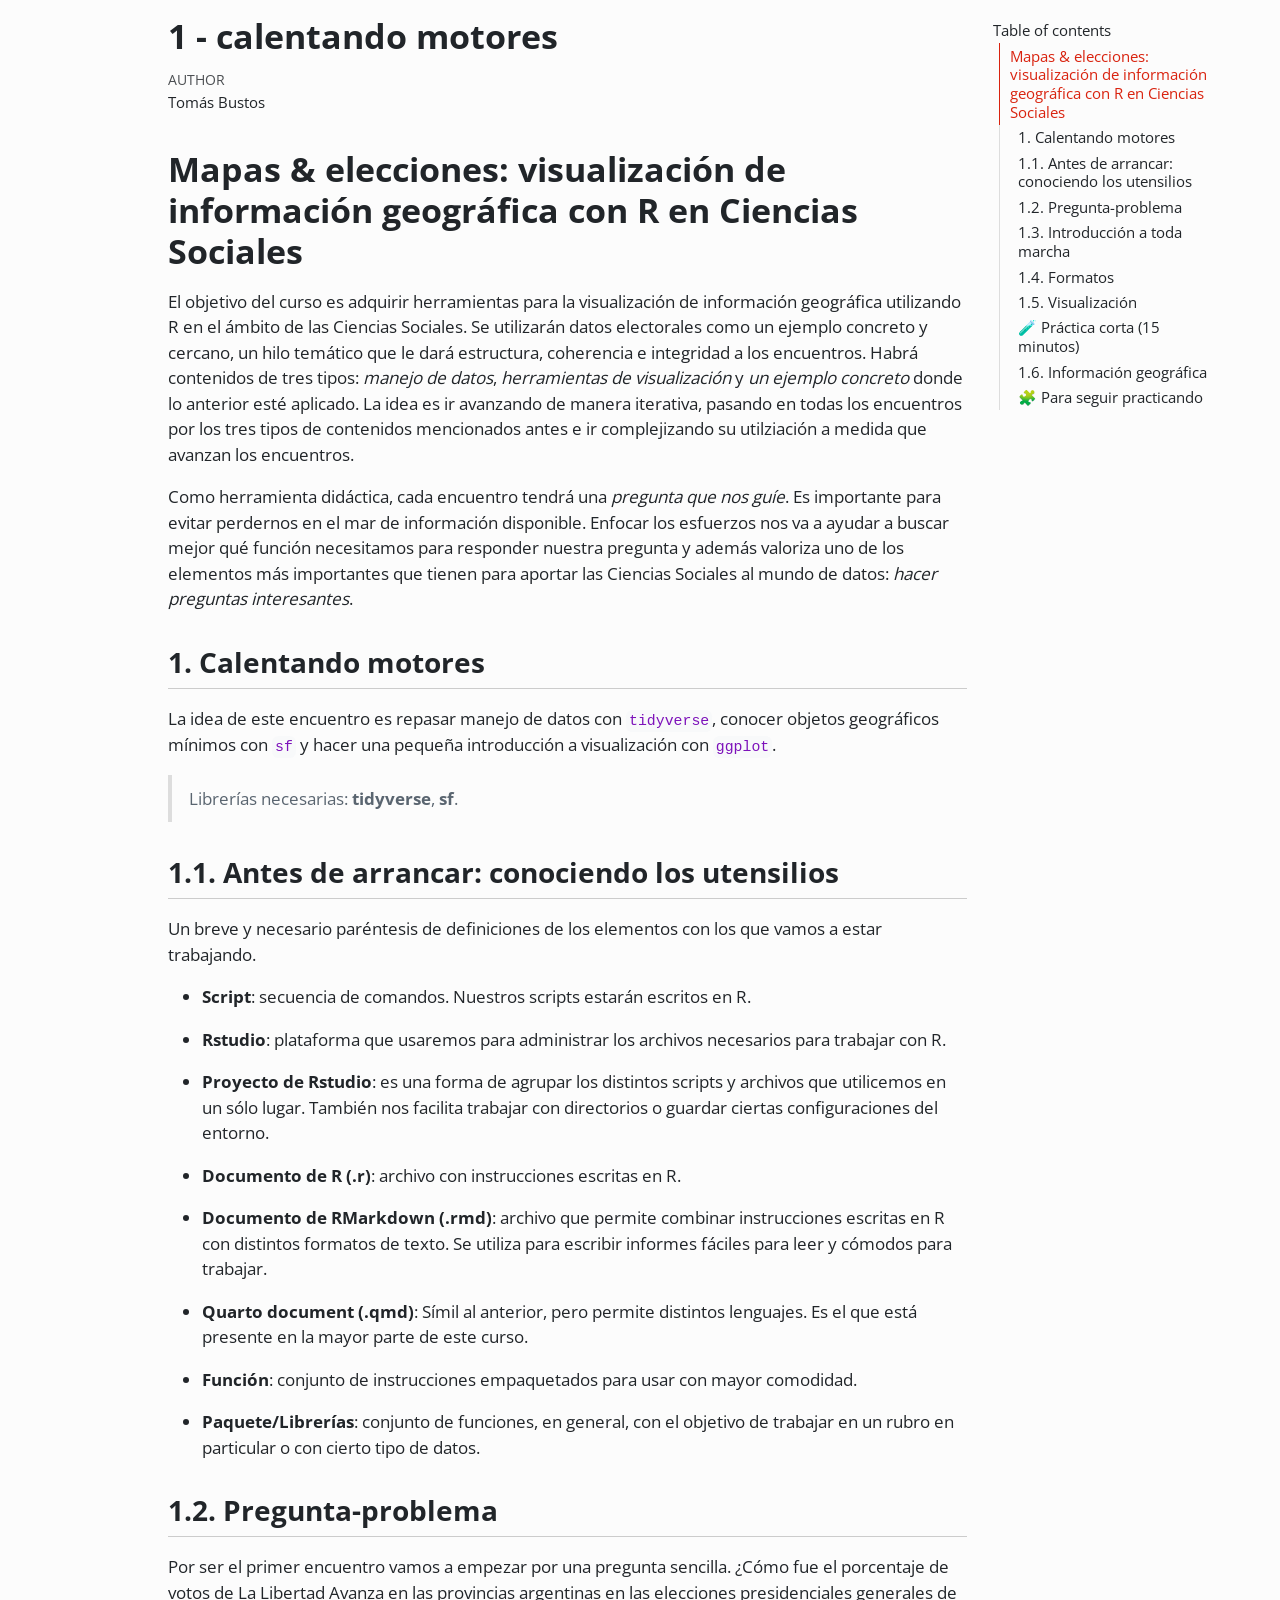
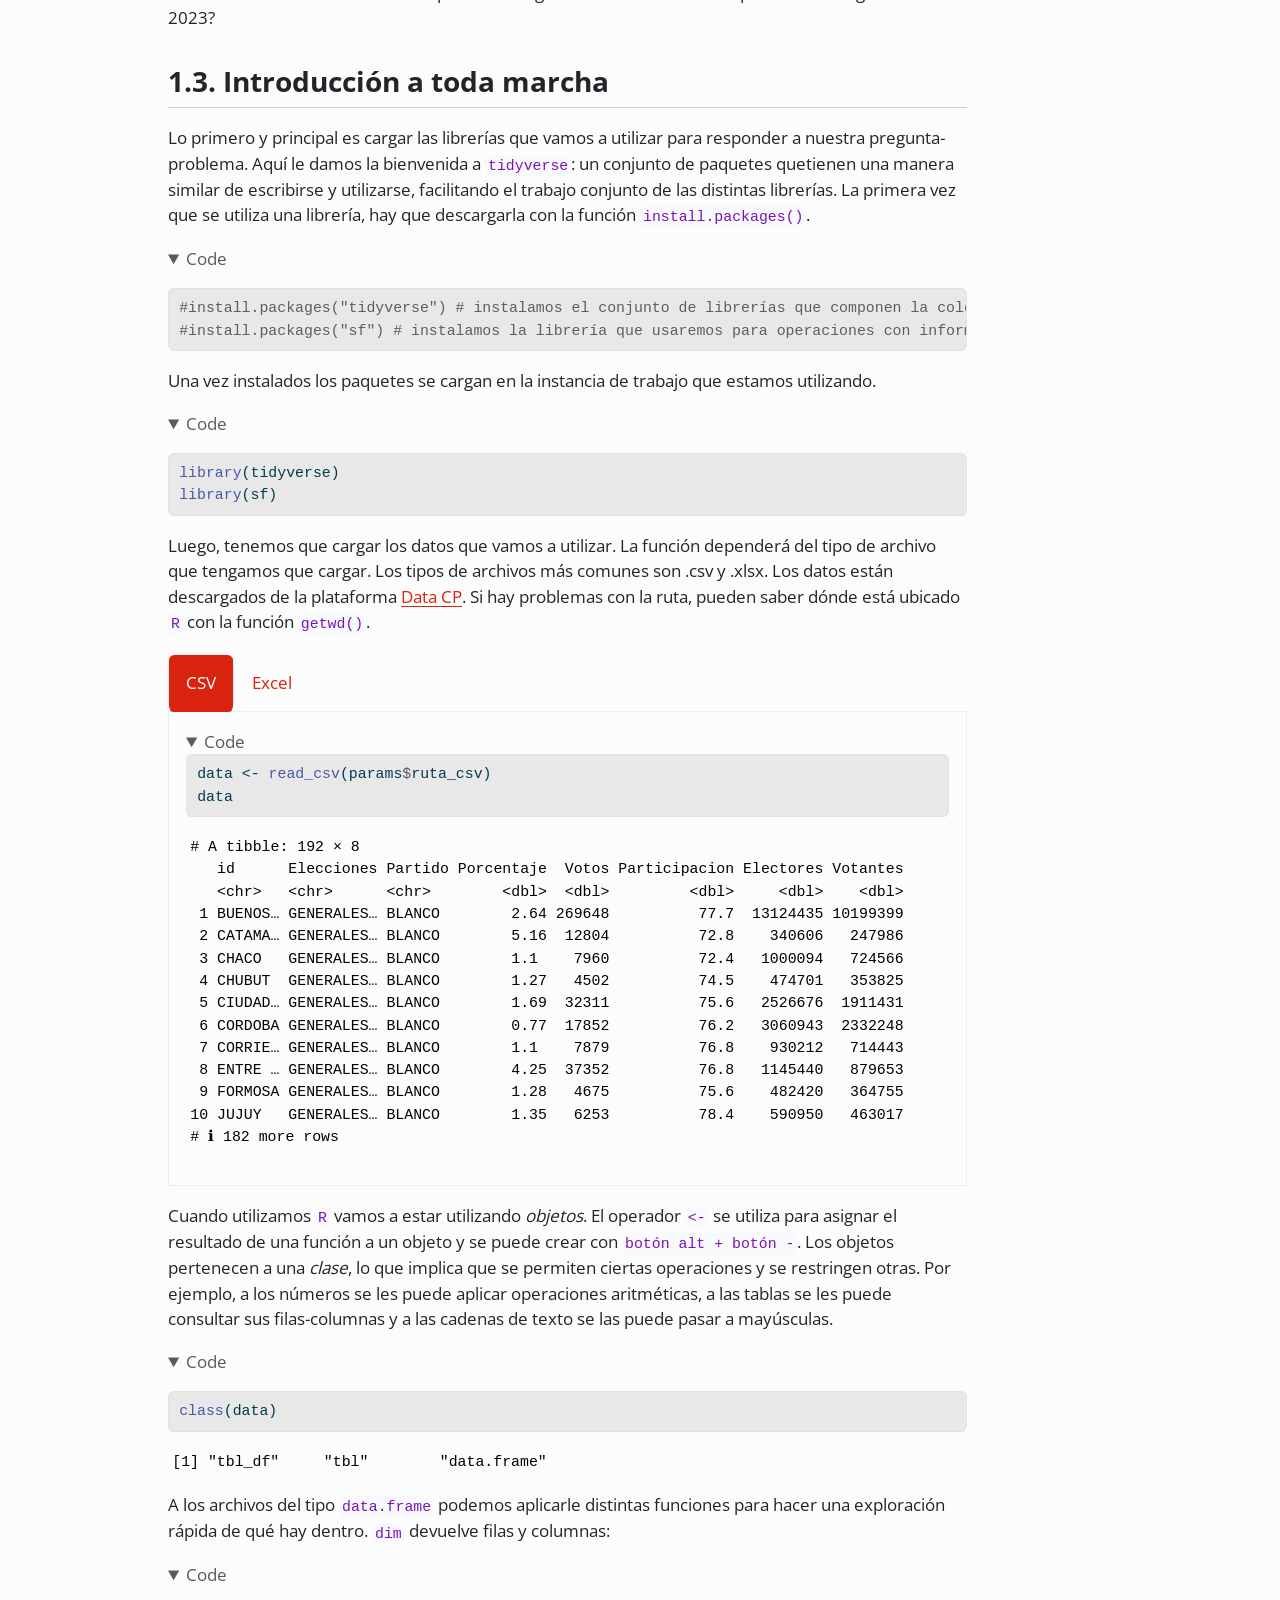
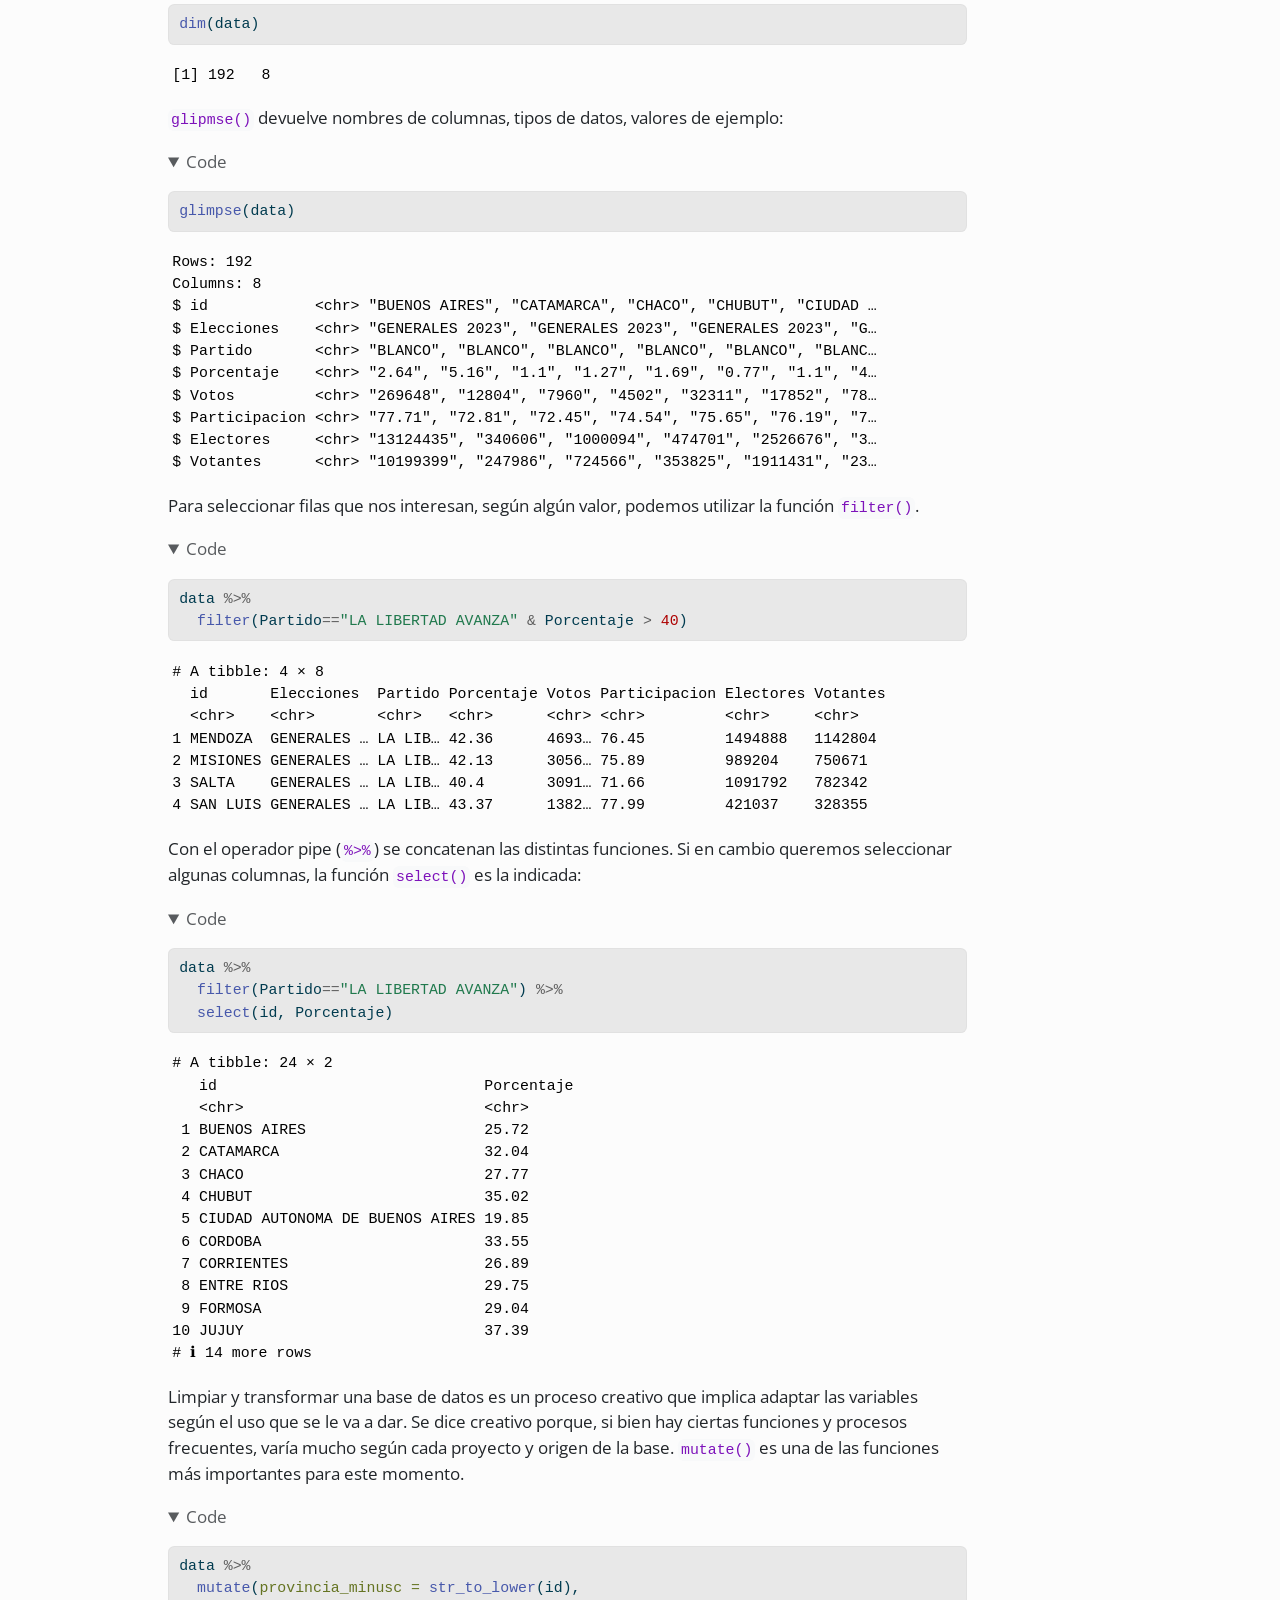
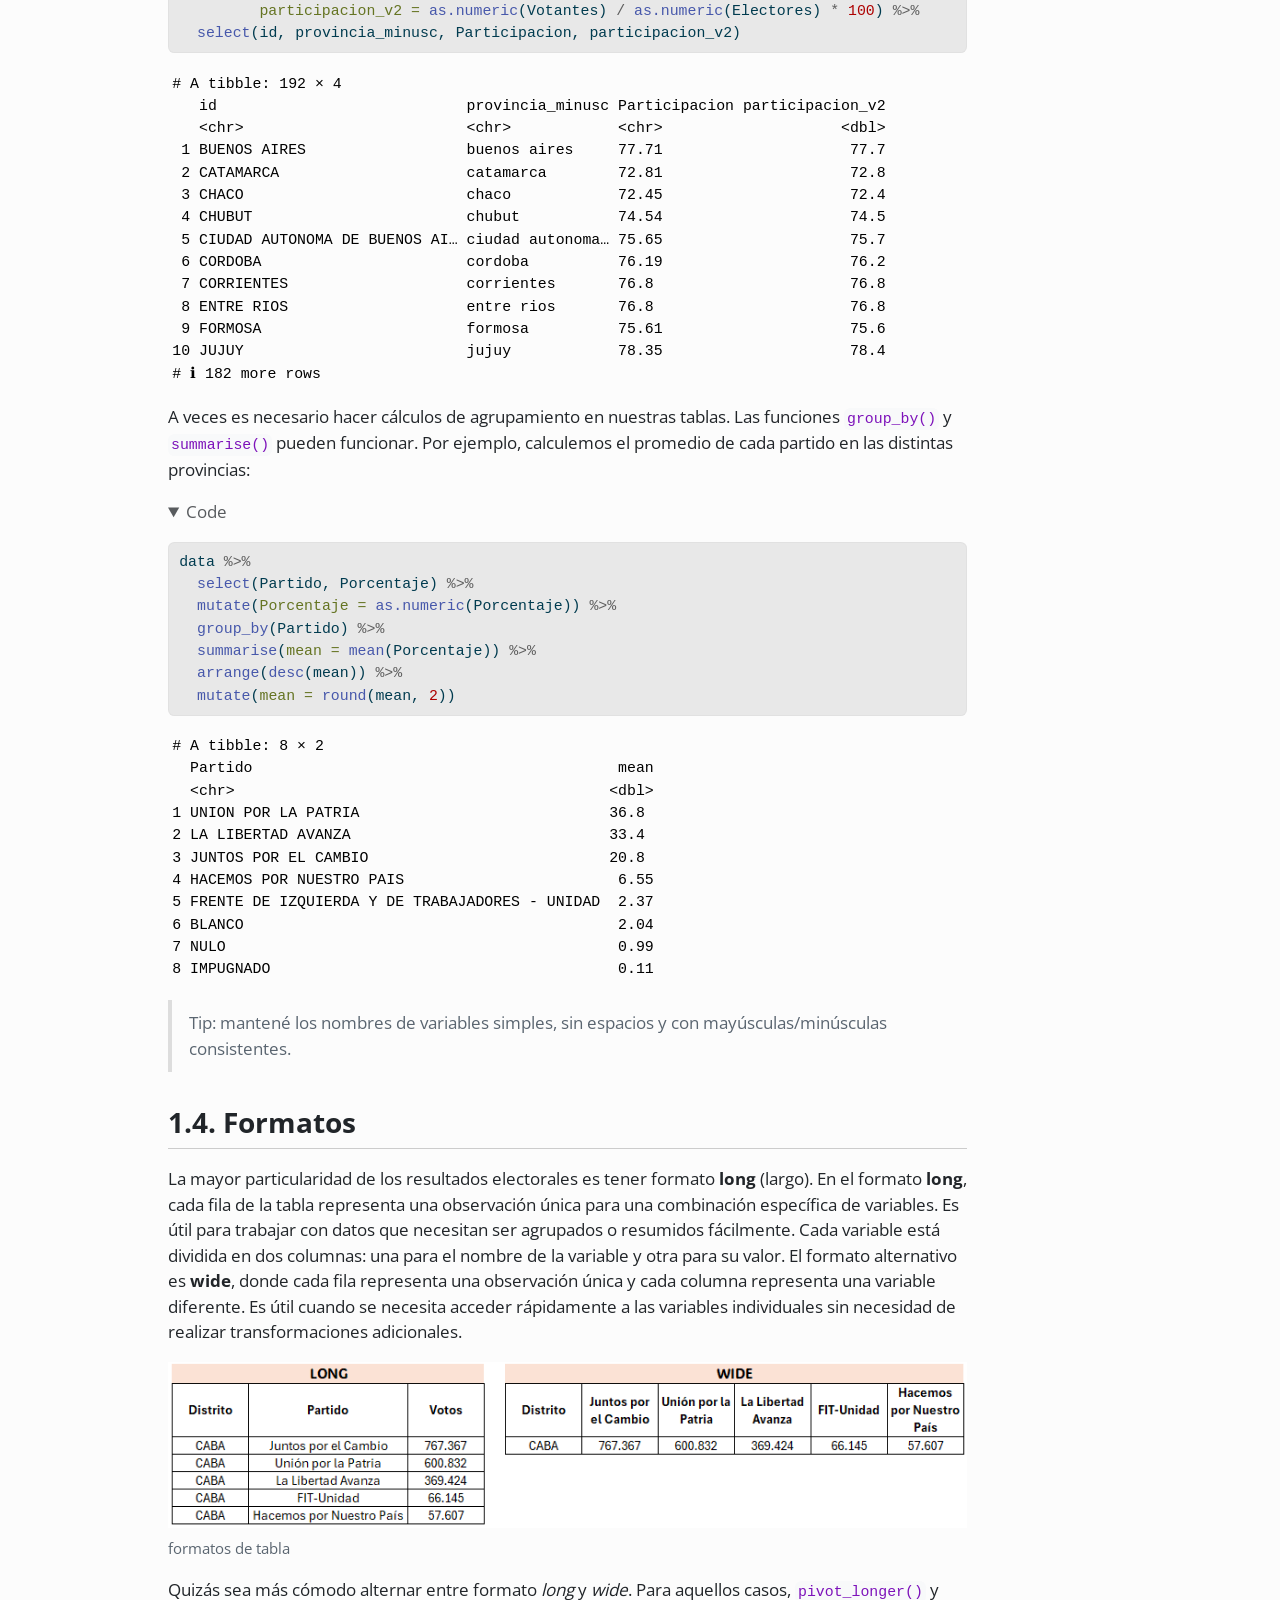
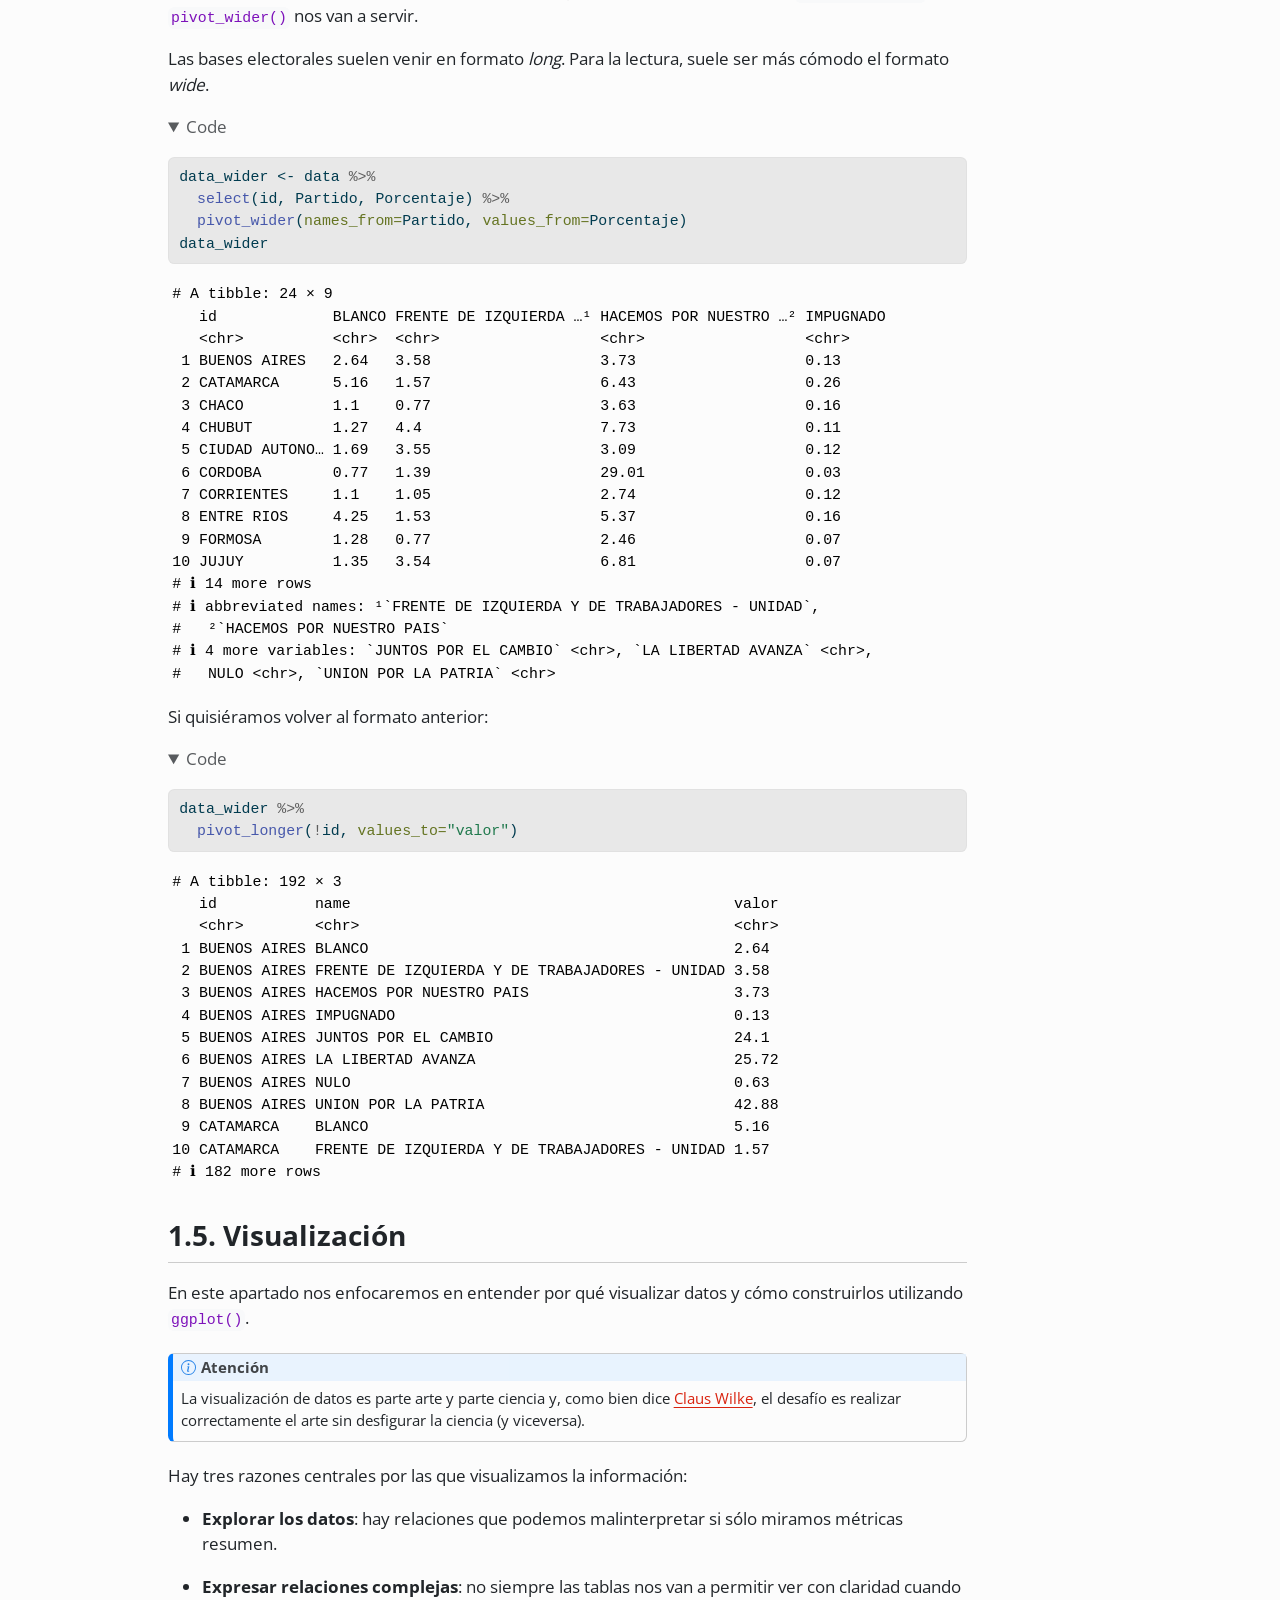
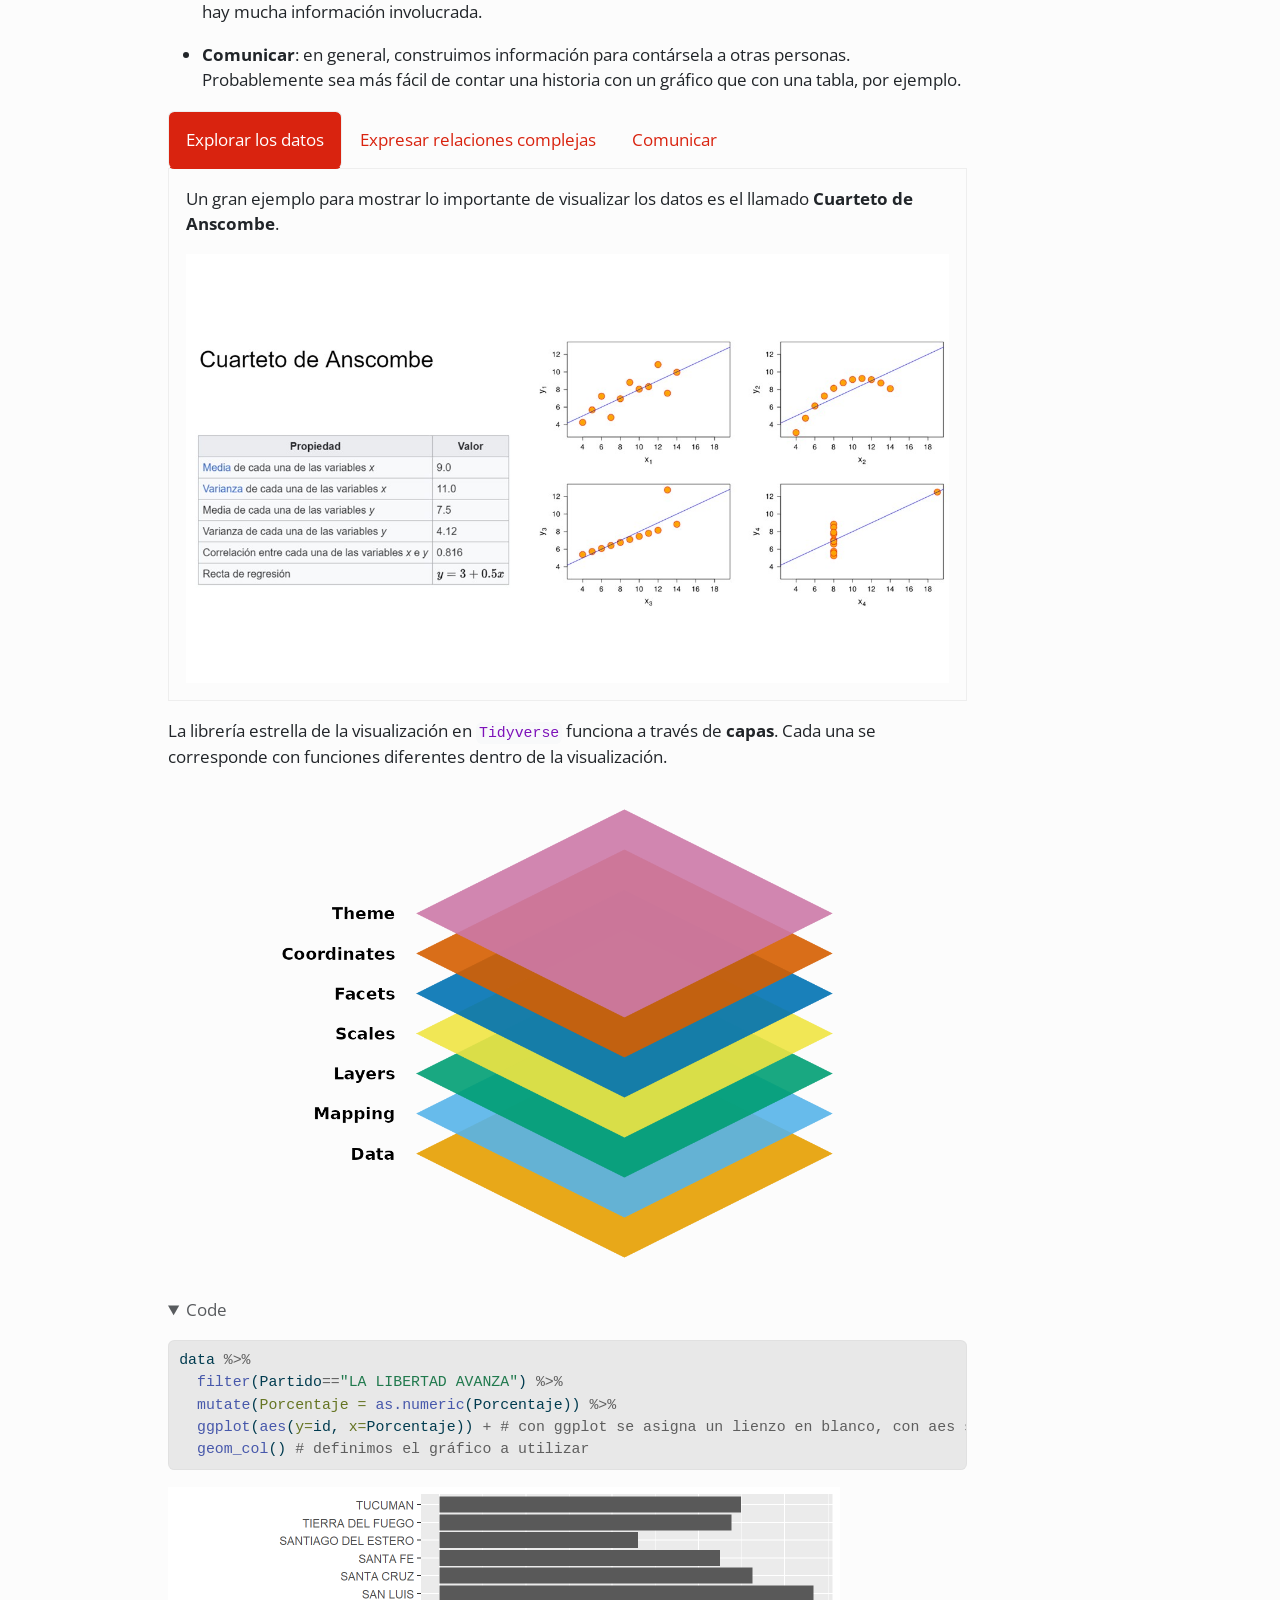
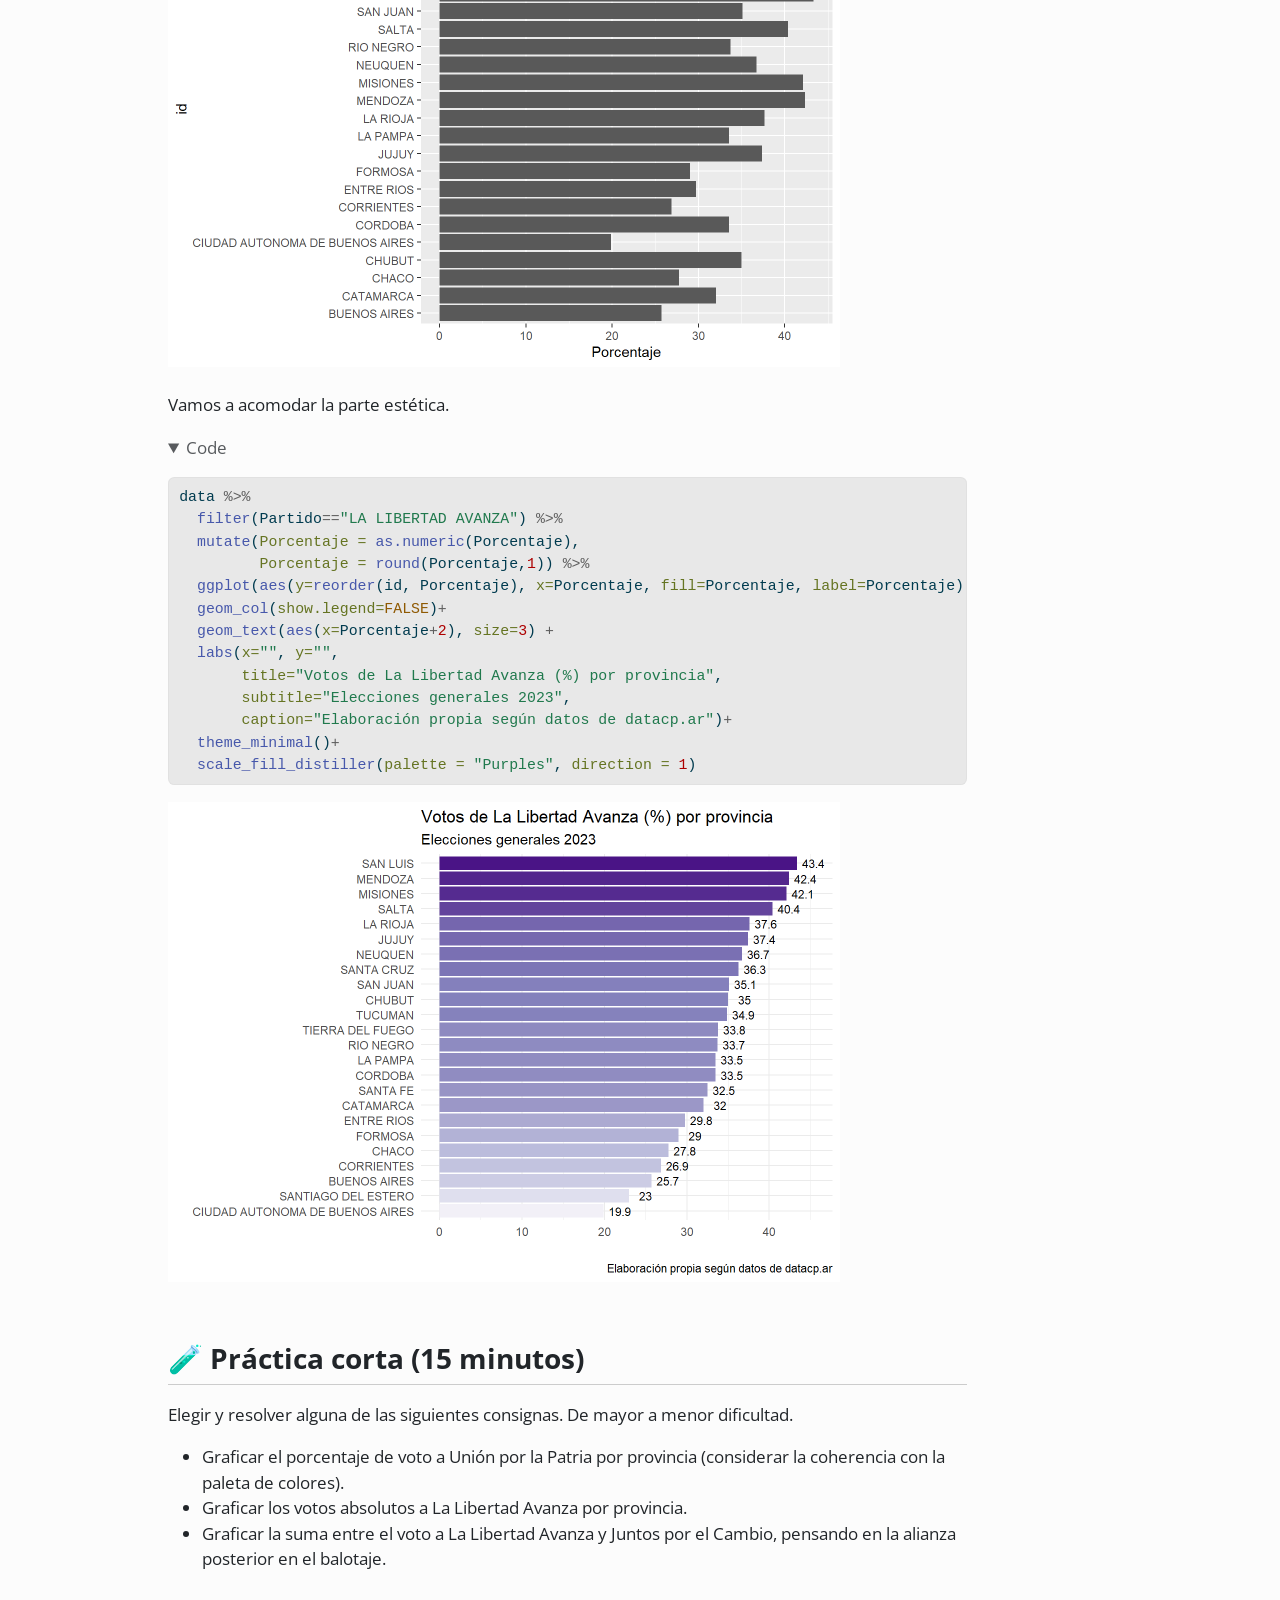
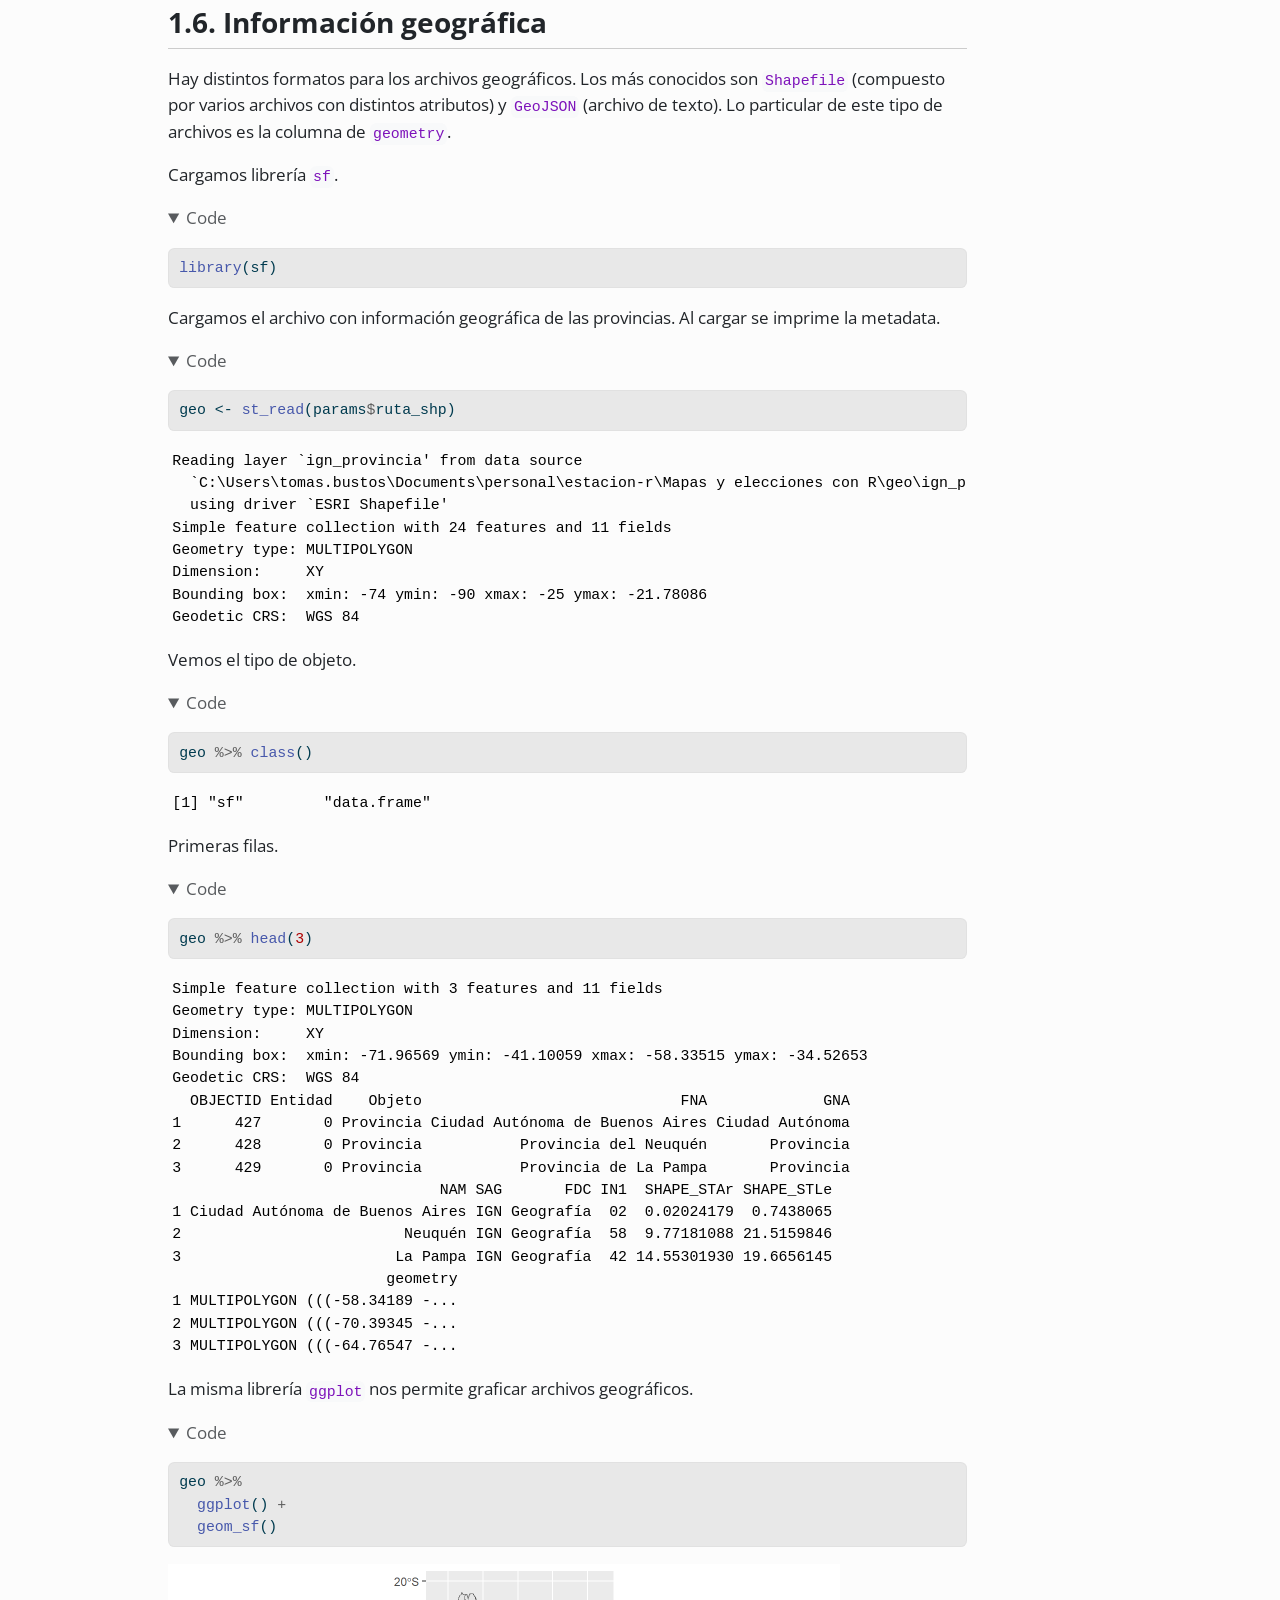
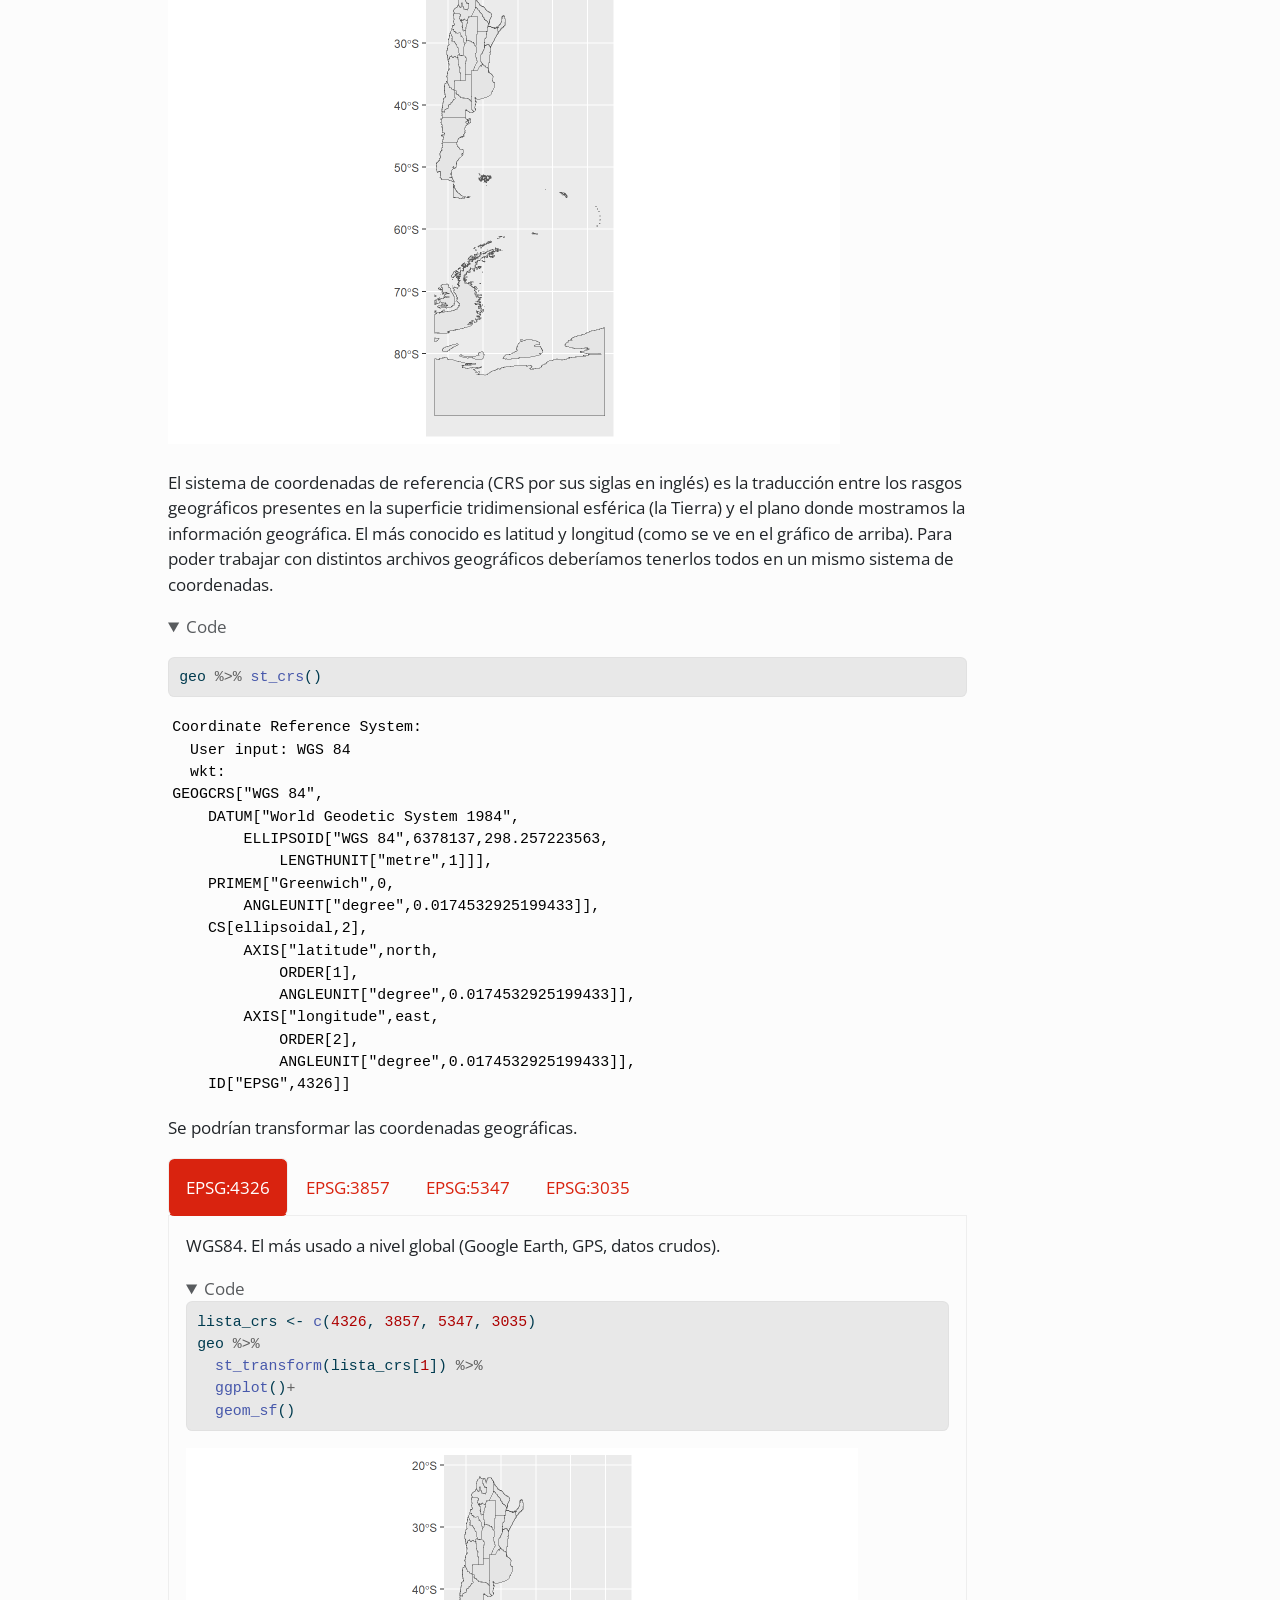
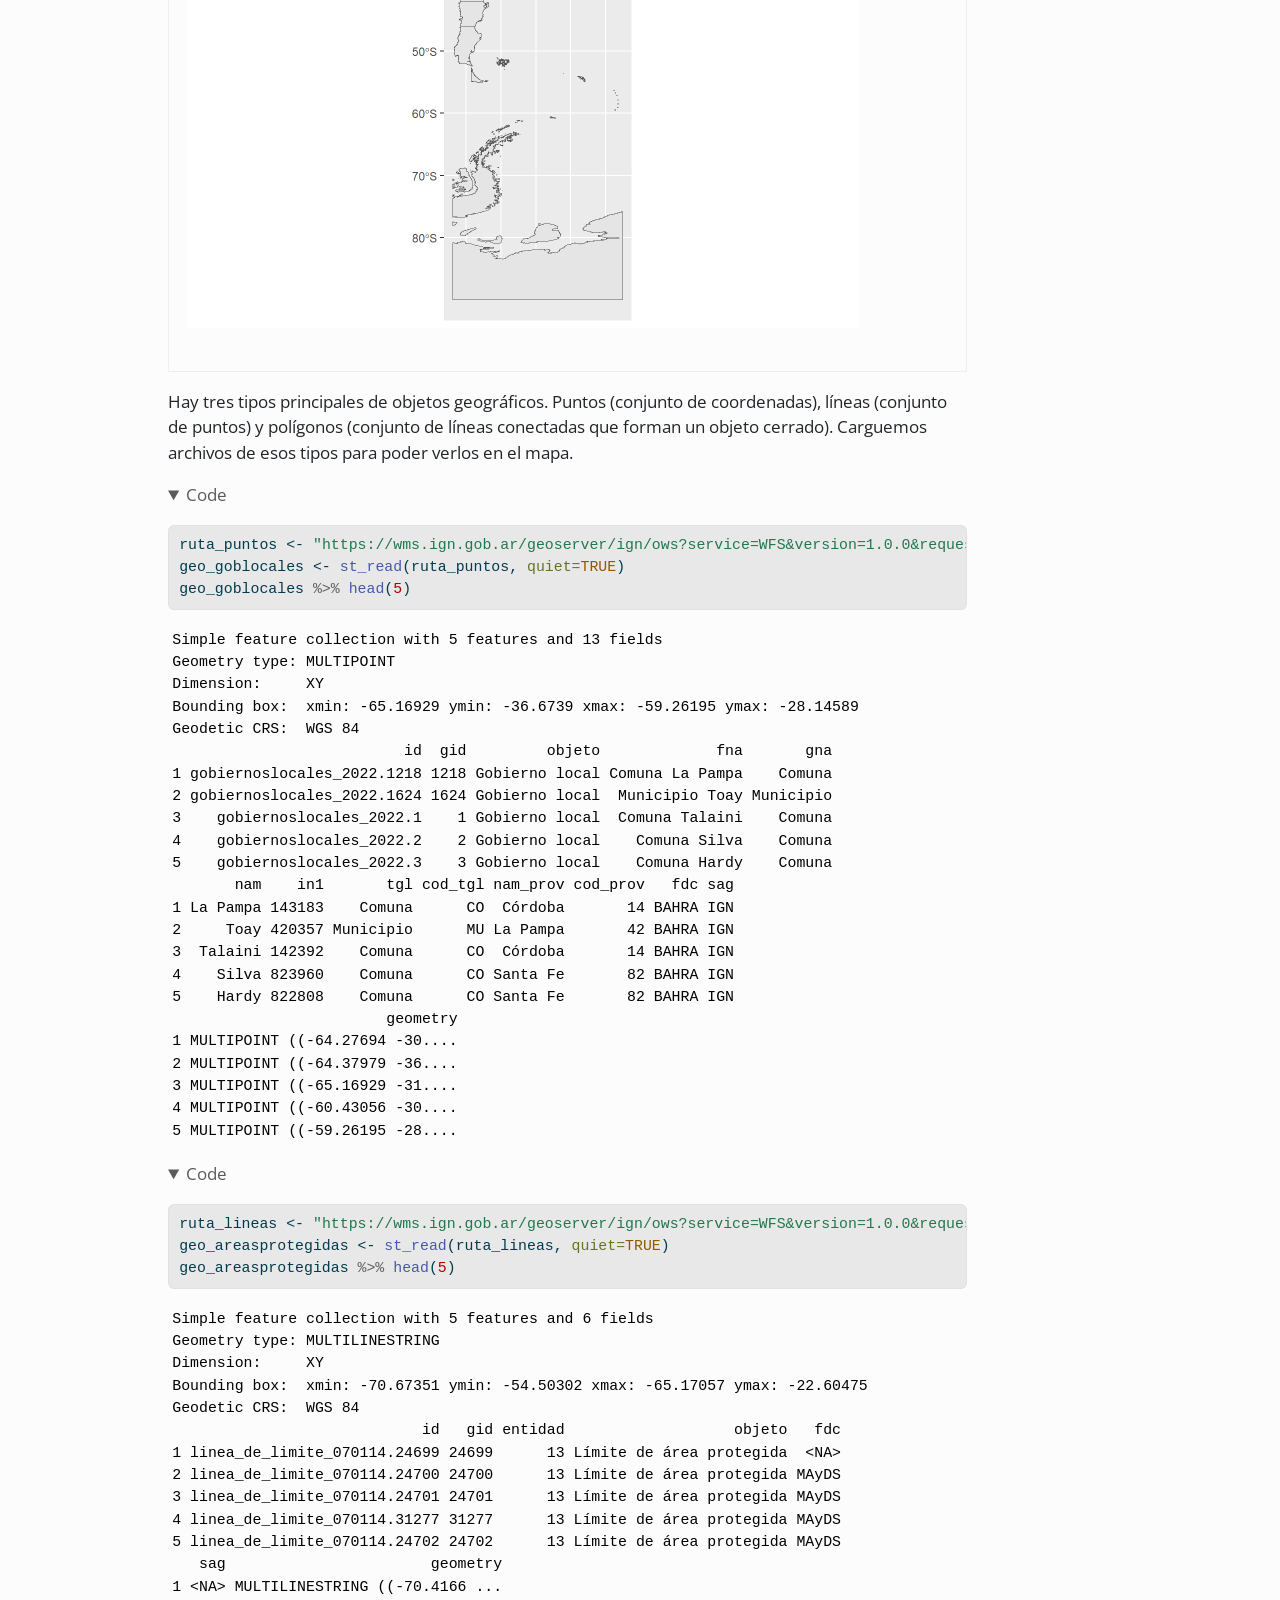
==== MyE_clase1.html @ 1804e487 "Add files via upload" ====
<!DOCTYPE html>
<html xmlns="http://www.w3.org/1999/xhtml" lang="en" xml:lang="en"><head>

<meta charset="utf-8">
<meta name="generator" content="quarto-1.5.57">

<meta name="viewport" content="width=device-width, initial-scale=1.0, user-scalable=yes">

<meta name="author" content="Tomás Bustos">

<title>1 - calentando motores</title>
<style>
code{white-space: pre-wrap;}
span.smallcaps{font-variant: small-caps;}
div.columns{display: flex; gap: min(4vw, 1.5em);}
div.column{flex: auto; overflow-x: auto;}
div.hanging-indent{margin-left: 1.5em; text-indent: -1.5em;}
ul.task-list{list-style: none;}
ul.task-list li input[type="checkbox"] {
width: 0.8em;
margin: 0 0.8em 0.2em -1em;  vertical-align: middle;
}

pre > code.sourceCode { white-space: pre; position: relative; }
pre > code.sourceCode > span { line-height: 1.25; }
pre > code.sourceCode > span:empty { height: 1.2em; }
.sourceCode { overflow: visible; }
code.sourceCode > span { color: inherit; text-decoration: inherit; }
div.sourceCode { margin: 1em 0; }
pre.sourceCode { margin: 0; }
@media screen {
div.sourceCode { overflow: auto; }
}
@media print {
pre > code.sourceCode { white-space: pre-wrap; }
pre > code.sourceCode > span { display: inline-block; text-indent: -5em; padding-left: 5em; }
}
pre.numberSource code
{ counter-reset: source-line 0; }
pre.numberSource code > span
{ position: relative; left: -4em; counter-increment: source-line; }
pre.numberSource code > span > a:first-child::before
{ content: counter(source-line);
position: relative; left: -1em; text-align: right; vertical-align: baseline;
border: none; display: inline-block;
-webkit-touch-callout: none; -webkit-user-select: none;
-khtml-user-select: none; -moz-user-select: none;
-ms-user-select: none; user-select: none;
padding: 0 4px; width: 4em;
}
pre.numberSource { margin-left: 3em; padding-left: 4px; }
div.sourceCode
{ }
@media screen {
pre > code.sourceCode > span > a:first-child::before { text-decoration: underline; }
}
</style>


<script>/*!
 * clipboard.js v2.0.11
 * https://clipboardjs.com/
 *
 * Licensed MIT © Zeno Rocha
 */
!function(t,e){"object"==typeof exports&&"object"==typeof module?module.exports=e():"function"==typeof define&&define.amd?define([],e):"object"==typeof exports?exports.ClipboardJS=e():t.ClipboardJS=e()}(this,function(){return n={686:function(t,e,n){"use strict";n.d(e,{default:function(){return b}});var e=n(279),i=n.n(e),e=n(370),u=n.n(e),e=n(817),r=n.n(e);function c(t){try{return document.execCommand(t)}catch(t){return}}var a=function(t){t=r()(t);return c("cut"),t};function o(t,e){var n,o,t=(n=t,o="rtl"===document.documentElement.getAttribute("dir"),(t=document.createElement("textarea")).style.fontSize="12pt",t.style.border="0",t.style.padding="0",t.style.margin="0",t.style.position="absolute",t.style[o?"right":"left"]="-9999px",o=window.pageYOffset||document.documentElement.scrollTop,t.style.top="".concat(o,"px"),t.setAttribute("readonly",""),t.value=n,t);return e.container.appendChild(t),e=r()(t),c("copy"),t.remove(),e}var f=function(t){var e=1<arguments.length&&void 0!==arguments[1]?arguments[1]:{container:document.body},n="";return"string"==typeof t?n=o(t,e):t instanceof HTMLInputElement&&!["text","search","url","tel","password"].includes(null==t?void 0:t.type)?n=o(t.value,e):(n=r()(t),c("copy")),n};function l(t){return(l="function"==typeof Symbol&&"symbol"==typeof Symbol.iterator?function(t){return typeof t}:function(t){return t&&"function"==typeof Symbol&&t.constructor===Symbol&&t!==Symbol.prototype?"symbol":typeof t})(t)}var s=function(){var t=0<arguments.length&&void 0!==arguments[0]?arguments[0]:{},e=t.action,n=void 0===e?"copy":e,o=t.container,e=t.target,t=t.text;if("copy"!==n&&"cut"!==n)throw new Error('Invalid "action" value, use either "copy" or "cut"');if(void 0!==e){if(!e||"object"!==l(e)||1!==e.nodeType)throw new Error('Invalid "target" value, use a valid Element');if("copy"===n&&e.hasAttribute("disabled"))throw new Error('Invalid "target" attribute. Please use "readonly" instead of "disabled" attribute');if("cut"===n&&(e.hasAttribute("readonly")||e.hasAttribute("disabled")))throw new Error('Invalid "target" attribute. You can\'t cut text from elements with "readonly" or "disabled" attributes')}return t?f(t,{container:o}):e?"cut"===n?a(e):f(e,{container:o}):void 0};function p(t){return(p="function"==typeof Symbol&&"symbol"==typeof Symbol.iterator?function(t){return typeof t}:function(t){return t&&"function"==typeof Symbol&&t.constructor===Symbol&&t!==Symbol.prototype?"symbol":typeof t})(t)}function d(t,e){for(var n=0;n<e.length;n++){var o=e[n];o.enumerable=o.enumerable||!1,o.configurable=!0,"value"in o&&(o.writable=!0),Object.defineProperty(t,o.key,o)}}function y(t,e){return(y=Object.setPrototypeOf||function(t,e){return t.__proto__=e,t})(t,e)}function h(n){var o=function(){if("undefined"==typeof Reflect||!Reflect.construct)return!1;if(Reflect.construct.sham)return!1;if("function"==typeof Proxy)return!0;try{return Date.prototype.toString.call(Reflect.construct(Date,[],function(){})),!0}catch(t){return!1}}();return function(){var t,e=v(n);return t=o?(t=v(this).constructor,Reflect.construct(e,arguments,t)):e.apply(this,arguments),e=this,!(t=t)||"object"!==p(t)&&"function"!=typeof t?function(t){if(void 0!==t)return t;throw new ReferenceError("this hasn't been initialised - super() hasn't been called")}(e):t}}function v(t){return(v=Object.setPrototypeOf?Object.getPrototypeOf:function(t){return t.__proto__||Object.getPrototypeOf(t)})(t)}function m(t,e){t="data-clipboard-".concat(t);if(e.hasAttribute(t))return e.getAttribute(t)}var b=function(){!function(t,e){if("function"!=typeof e&&null!==e)throw new TypeError("Super expression must either be null or a function");t.prototype=Object.create(e&&e.prototype,{constructor:{value:t,writable:!0,configurable:!0}}),e&&y(t,e)}(r,i());var t,e,n,o=h(r);function r(t,e){var n;return function(t){if(!(t instanceof r))throw new TypeError("Cannot call a class as a function")}(this),(n=o.call(this)).resolveOptions(e),n.listenClick(t),n}return t=r,n=[{key:"copy",value:function(t){var e=1<arguments.length&&void 0!==arguments[1]?arguments[1]:{container:document.body};return f(t,e)}},{key:"cut",value:function(t){return a(t)}},{key:"isSupported",value:function(){var t=0<arguments.length&&void 0!==arguments[0]?arguments[0]:["copy","cut"],t="string"==typeof t?[t]:t,e=!!document.queryCommandSupported;return t.forEach(function(t){e=e&&!!document.queryCommandSupported(t)}),e}}],(e=[{key:"resolveOptions",value:function(){var t=0<arguments.length&&void 0!==arguments[0]?arguments[0]:{};this.action="function"==typeof t.action?t.action:this.defaultAction,this.target="function"==typeof t.target?t.target:this.defaultTarget,this.text="function"==typeof t.text?t.text:this.defaultText,this.container="object"===p(t.container)?t.container:document.body}},{key:"listenClick",value:function(t){var e=this;this.listener=u()(t,"click",function(t){return e.onClick(t)})}},{key:"onClick",value:function(t){var e=t.delegateTarget||t.currentTarget,n=this.action(e)||"copy",t=s({action:n,container:this.container,target:this.target(e),text:this.text(e)});this.emit(t?"success":"error",{action:n,text:t,trigger:e,clearSelection:function(){e&&e.focus(),window.getSelection().removeAllRanges()}})}},{key:"defaultAction",value:function(t){return m("action",t)}},{key:"defaultTarget",value:function(t){t=m("target",t);if(t)return document.querySelector(t)}},{key:"defaultText",value:function(t){return m("text",t)}},{key:"destroy",value:function(){this.listener.destroy()}}])&&d(t.prototype,e),n&&d(t,n),r}()},828:function(t){var e;"undefined"==typeof Element||Element.prototype.matches||((e=Element.prototype).matches=e.matchesSelector||e.mozMatchesSelector||e.msMatchesSelector||e.oMatchesSelector||e.webkitMatchesSelector),t.exports=function(t,e){for(;t&&9!==t.nodeType;){if("function"==typeof t.matches&&t.matches(e))return t;t=t.parentNode}}},438:function(t,e,n){var u=n(828);function i(t,e,n,o,r){var i=function(e,n,t,o){return function(t){t.delegateTarget=u(t.target,n),t.delegateTarget&&o.call(e,t)}}.apply(this,arguments);return t.addEventListener(n,i,r),{destroy:function(){t.removeEventListener(n,i,r)}}}t.exports=function(t,e,n,o,r){return"function"==typeof t.addEventListener?i.apply(null,arguments):"function"==typeof n?i.bind(null,document).apply(null,arguments):("string"==typeof t&&(t=document.querySelectorAll(t)),Array.prototype.map.call(t,function(t){return i(t,e,n,o,r)}))}},879:function(t,n){n.node=function(t){return void 0!==t&&t instanceof HTMLElement&&1===t.nodeType},n.nodeList=function(t){var e=Object.prototype.toString.call(t);return void 0!==t&&("[object NodeList]"===e||"[object HTMLCollection]"===e)&&"length"in t&&(0===t.length||n.node(t[0]))},n.string=function(t){return"string"==typeof t||t instanceof String},n.fn=function(t){return"[object Function]"===Object.prototype.toString.call(t)}},370:function(t,e,n){var f=n(879),l=n(438);t.exports=function(t,e,n){if(!t&&!e&&!n)throw new Error("Missing required arguments");if(!f.string(e))throw new TypeError("Second argument must be a String");if(!f.fn(n))throw new TypeError("Third argument must be a Function");if(f.node(t))return c=e,a=n,(u=t).addEventListener(c,a),{destroy:function(){u.removeEventListener(c,a)}};if(f.nodeList(t))return o=t,r=e,i=n,Array.prototype.forEach.call(o,function(t){t.addEventListener(r,i)}),{destroy:function(){Array.prototype.forEach.call(o,function(t){t.removeEventListener(r,i)})}};if(f.string(t))return t=t,e=e,n=n,l(document.body,t,e,n);throw new TypeError("First argument must be a String, HTMLElement, HTMLCollection, or NodeList");var o,r,i,u,c,a}},817:function(t){t.exports=function(t){var e,n="SELECT"===t.nodeName?(t.focus(),t.value):"INPUT"===t.nodeName||"TEXTAREA"===t.nodeName?((e=t.hasAttribute("readonly"))||t.setAttribute("readonly",""),t.select(),t.setSelectionRange(0,t.value.length),e||t.removeAttribute("readonly"),t.value):(t.hasAttribute("contenteditable")&&t.focus(),n=window.getSelection(),(e=document.createRange()).selectNodeContents(t),n.removeAllRanges(),n.addRange(e),n.toString());return n}},279:function(t){function e(){}e.prototype={on:function(t,e,n){var o=this.e||(this.e={});return(o[t]||(o[t]=[])).push({fn:e,ctx:n}),this},once:function(t,e,n){var o=this;function r(){o.off(t,r),e.apply(n,arguments)}return r._=e,this.on(t,r,n)},emit:function(t){for(var e=[].slice.call(arguments,1),n=((this.e||(this.e={}))[t]||[]).slice(),o=0,r=n.length;o<r;o++)n[o].fn.apply(n[o].ctx,e);return this},off:function(t,e){var n=this.e||(this.e={}),o=n[t],r=[];if(o&&e)for(var i=0,u=o.length;i<u;i++)o[i].fn!==e&&o[i].fn._!==e&&r.push(o[i]);return r.length?n[t]=r:delete n[t],this}},t.exports=e,t.exports.TinyEmitter=e}},r={},o.n=function(t){var e=t&&t.__esModule?function(){return t.default}:function(){return t};return o.d(e,{a:e}),e},o.d=function(t,e){for(var n in e)o.o(e,n)&&!o.o(t,n)&&Object.defineProperty(t,n,{enumerable:!0,get:e[n]})},o.o=function(t,e){return Object.prototype.hasOwnProperty.call(t,e)},o(686).default;function o(t){if(r[t])return r[t].exports;var e=r[t]={exports:{}};return n[t](e,e.exports,o),e.exports}var n,r});</script>
<script>const sectionChanged = new CustomEvent("quarto-sectionChanged", {
  detail: {},
  bubbles: true,
  cancelable: false,
  composed: false,
});

const layoutMarginEls = () => {
  // Find any conflicting margin elements and add margins to the
  // top to prevent overlap
  const marginChildren = window.document.querySelectorAll(
    ".column-margin.column-container > *, .margin-caption, .aside"
  );

  let lastBottom = 0;
  for (const marginChild of marginChildren) {
    if (marginChild.offsetParent !== null) {
      // clear the top margin so we recompute it
      marginChild.style.marginTop = null;
      const top = marginChild.getBoundingClientRect().top + window.scrollY;
      if (top < lastBottom) {
        const marginChildStyle = window.getComputedStyle(marginChild);
        const marginBottom = parseFloat(marginChildStyle["marginBottom"]);
        const margin = lastBottom - top + marginBottom;
        marginChild.style.marginTop = `${margin}px`;
      }
      const styles = window.getComputedStyle(marginChild);
      const marginTop = parseFloat(styles["marginTop"]);
      lastBottom = top + marginChild.getBoundingClientRect().height + marginTop;
    }
  }
};

window.document.addEventListener("DOMContentLoaded", function (_event) {
  // Recompute the position of margin elements anytime the body size changes
  if (window.ResizeObserver) {
    const resizeObserver = new window.ResizeObserver(
      throttle(() => {
        layoutMarginEls();
        if (
          window.document.body.getBoundingClientRect().width < 990 &&
          isReaderMode()
        ) {
          quartoToggleReader();
        }
      }, 50)
    );
    resizeObserver.observe(window.document.body);
  }

  const tocEl = window.document.querySelector('nav.toc-active[role="doc-toc"]');
  const sidebarEl = window.document.getElementById("quarto-sidebar");
  const leftTocEl = window.document.getElementById("quarto-sidebar-toc-left");
  const marginSidebarEl = window.document.getElementById(
    "quarto-margin-sidebar"
  );
  // function to determine whether the element has a previous sibling that is active
  const prevSiblingIsActiveLink = (el) => {
    const sibling = el.previousElementSibling;
    if (sibling && sibling.tagName === "A") {
      return sibling.classList.contains("active");
    } else {
      return false;
    }
  };

  // fire slideEnter for bootstrap tab activations (for htmlwidget resize behavior)
  function fireSlideEnter(e) {
    const event = window.document.createEvent("Event");
    event.initEvent("slideenter", true, true);
    window.document.dispatchEvent(event);
  }
  const tabs = window.document.querySelectorAll('a[data-bs-toggle="tab"]');
  tabs.forEach((tab) => {
    tab.addEventListener("shown.bs.tab", fireSlideEnter);
  });

  // fire slideEnter for tabby tab activations (for htmlwidget resize behavior)
  document.addEventListener("tabby", fireSlideEnter, false);

  // Track scrolling and mark TOC links as active
  // get table of contents and sidebar (bail if we don't have at least one)
  const tocLinks = tocEl
    ? [...tocEl.querySelectorAll("a[data-scroll-target]")]
    : [];
  const makeActive = (link) => tocLinks[link].classList.add("active");
  const removeActive = (link) => tocLinks[link].classList.remove("active");
  const removeAllActive = () =>
    [...Array(tocLinks.length).keys()].forEach((link) => removeActive(link));

  // activate the anchor for a section associated with this TOC entry
  tocLinks.forEach((link) => {
    link.addEventListener("click", () => {
      if (link.href.indexOf("#") !== -1) {
        const anchor = link.href.split("#")[1];
        const heading = window.document.querySelector(
          `[data-anchor-id="${anchor}"]`
        );
        if (heading) {
          // Add the class
          heading.classList.add("reveal-anchorjs-link");

          // function to show the anchor
          const handleMouseout = () => {
            heading.classList.remove("reveal-anchorjs-link");
            heading.removeEventListener("mouseout", handleMouseout);
          };

          // add a function to clear the anchor when the user mouses out of it
          heading.addEventListener("mouseout", handleMouseout);
        }
      }
    });
  });

  const sections = tocLinks.map((link) => {
    const target = link.getAttribute("data-scroll-target");
    if (target.startsWith("#")) {
      return window.document.getElementById(decodeURI(`${target.slice(1)}`));
    } else {
      return window.document.querySelector(decodeURI(`${target}`));
    }
  });

  const sectionMargin = 200;
  let currentActive = 0;
  // track whether we've initialized state the first time
  let init = false;

  const updateActiveLink = () => {
    // The index from bottom to top (e.g. reversed list)
    let sectionIndex = -1;
    if (
      window.innerHeight + window.pageYOffset >=
      window.document.body.offsetHeight
    ) {
      // This is the no-scroll case where last section should be the active one
      sectionIndex = 0;
    } else {
      // This finds the last section visible on screen that should be made active
      sectionIndex = [...sections].reverse().findIndex((section) => {
        if (section) {
          return window.pageYOffset >= section.offsetTop - sectionMargin;
        } else {
          return false;
        }
      });
    }
    if (sectionIndex > -1) {
      const current = sections.length - sectionIndex - 1;
      if (current !== currentActive) {
        removeAllActive();
        currentActive = current;
        makeActive(current);
        if (init) {
          window.dispatchEvent(sectionChanged);
        }
        init = true;
      }
    }
  };

  const inHiddenRegion = (top, bottom, hiddenRegions) => {
    for (const region of hiddenRegions) {
      if (top <= region.bottom && bottom >= region.top) {
        return true;
      }
    }
    return false;
  };

  const categorySelector = "header.quarto-title-block .quarto-category";
  const activateCategories = (href) => {
    // Find any categories
    // Surround them with a link pointing back to:
    // #category=Authoring
    try {
      const categoryEls = window.document.querySelectorAll(categorySelector);
      for (const categoryEl of categoryEls) {
        const categoryText = categoryEl.textContent;
        if (categoryText) {
          const link = `${href}#category=${encodeURIComponent(categoryText)}`;
          const linkEl = window.document.createElement("a");
          linkEl.setAttribute("href", link);
          for (const child of categoryEl.childNodes) {
            linkEl.append(child);
          }
          categoryEl.appendChild(linkEl);
        }
      }
    } catch {
      // Ignore errors
    }
  };
  function hasTitleCategories() {
    return window.document.querySelector(categorySelector) !== null;
  }

  function offsetRelativeUrl(url) {
    const offset = getMeta("quarto:offset");
    return offset ? offset + url : url;
  }

  function offsetAbsoluteUrl(url) {
    const offset = getMeta("quarto:offset");
    const baseUrl = new URL(offset, window.location);

    const projRelativeUrl = url.replace(baseUrl, "");
    if (projRelativeUrl.startsWith("/")) {
      return projRelativeUrl;
    } else {
      return "/" + projRelativeUrl;
    }
  }

  // read a meta tag value
  function getMeta(metaName) {
    const metas = window.document.getElementsByTagName("meta");
    for (let i = 0; i < metas.length; i++) {
      if (metas[i].getAttribute("name") === metaName) {
        return metas[i].getAttribute("content");
      }
    }
    return "";
  }

  async function findAndActivateCategories() {
    const currentPagePath = offsetAbsoluteUrl(window.location.href);
    const response = await fetch(offsetRelativeUrl("listings.json"));
    if (response.status == 200) {
      return response.json().then(function (listingPaths) {
        const listingHrefs = [];
        for (const listingPath of listingPaths) {
          const pathWithoutLeadingSlash = listingPath.listing.substring(1);
          for (const item of listingPath.items) {
            if (
              item === currentPagePath ||
              item === currentPagePath + "index.html"
            ) {
              // Resolve this path against the offset to be sure
              // we already are using the correct path to the listing
              // (this adjusts the listing urls to be rooted against
              // whatever root the page is actually running against)
              const relative = offsetRelativeUrl(pathWithoutLeadingSlash);
              const baseUrl = window.location;
              const resolvedPath = new URL(relative, baseUrl);
              listingHrefs.push(resolvedPath.pathname);
              break;
            }
          }
        }

        // Look up the tree for a nearby linting and use that if we find one
        const nearestListing = findNearestParentListing(
          offsetAbsoluteUrl(window.location.pathname),
          listingHrefs
        );
        if (nearestListing) {
          activateCategories(nearestListing);
        } else {
          // See if the referrer is a listing page for this item
          const referredRelativePath = offsetAbsoluteUrl(document.referrer);
          const referrerListing = listingHrefs.find((listingHref) => {
            const isListingReferrer =
              listingHref === referredRelativePath ||
              listingHref === referredRelativePath + "index.html";
            return isListingReferrer;
          });

          if (referrerListing) {
            // Try to use the referrer if possible
            activateCategories(referrerListing);
          } else if (listingHrefs.length > 0) {
            // Otherwise, just fall back to the first listing
            activateCategories(listingHrefs[0]);
          }
        }
      });
    }
  }
  if (hasTitleCategories()) {
    findAndActivateCategories();
  }

  const findNearestParentListing = (href, listingHrefs) => {
    if (!href || !listingHrefs) {
      return undefined;
    }
    // Look up the tree for a nearby linting and use that if we find one
    const relativeParts = href.substring(1).split("/");
    while (relativeParts.length > 0) {
      const path = relativeParts.join("/");
      for (const listingHref of listingHrefs) {
        if (listingHref.startsWith(path)) {
          return listingHref;
        }
      }
      relativeParts.pop();
    }

    return undefined;
  };

  const manageSidebarVisiblity = (el, placeholderDescriptor) => {
    let isVisible = true;
    let elRect;

    return (hiddenRegions) => {
      if (el === null) {
        return;
      }

      // Find the last element of the TOC
      const lastChildEl = el.lastElementChild;

      if (lastChildEl) {
        // Converts the sidebar to a menu
        const convertToMenu = () => {
          for (const child of el.children) {
            child.style.opacity = 0;
            child.style.overflow = "hidden";
            child.style.pointerEvents = "none";
          }

          nexttick(() => {
            const toggleContainer = window.document.createElement("div");
            toggleContainer.style.width = "100%";
            toggleContainer.classList.add("zindex-over-content");
            toggleContainer.classList.add("quarto-sidebar-toggle");
            toggleContainer.classList.add("headroom-target"); // Marks this to be managed by headeroom
            toggleContainer.id = placeholderDescriptor.id;
            toggleContainer.style.position = "fixed";

            const toggleIcon = window.document.createElement("i");
            toggleIcon.classList.add("quarto-sidebar-toggle-icon");
            toggleIcon.classList.add("bi");
            toggleIcon.classList.add("bi-caret-down-fill");

            const toggleTitle = window.document.createElement("div");
            const titleEl = window.document.body.querySelector(
              placeholderDescriptor.titleSelector
            );
            if (titleEl) {
              toggleTitle.append(
                titleEl.textContent || titleEl.innerText,
                toggleIcon
              );
            }
            toggleTitle.classList.add("zindex-over-content");
            toggleTitle.classList.add("quarto-sidebar-toggle-title");
            toggleContainer.append(toggleTitle);

            const toggleContents = window.document.createElement("div");
            toggleContents.classList = el.classList;
            toggleContents.classList.add("zindex-over-content");
            toggleContents.classList.add("quarto-sidebar-toggle-contents");
            for (const child of el.children) {
              if (child.id === "toc-title") {
                continue;
              }

              const clone = child.cloneNode(true);
              clone.style.opacity = 1;
              clone.style.pointerEvents = null;
              clone.style.display = null;
              toggleContents.append(clone);
            }
            toggleContents.style.height = "0px";
            const positionToggle = () => {
              // position the element (top left of parent, same width as parent)
              if (!elRect) {
                elRect = el.getBoundingClientRect();
              }
              toggleContainer.style.left = `${elRect.left}px`;
              toggleContainer.style.top = `${elRect.top}px`;
              toggleContainer.style.width = `${elRect.width}px`;
            };
            positionToggle();

            toggleContainer.append(toggleContents);
            el.parentElement.prepend(toggleContainer);

            // Process clicks
            let tocShowing = false;
            // Allow the caller to control whether this is dismissed
            // when it is clicked (e.g. sidebar navigation supports
            // opening and closing the nav tree, so don't dismiss on click)
            const clickEl = placeholderDescriptor.dismissOnClick
              ? toggleContainer
              : toggleTitle;

            const closeToggle = () => {
              if (tocShowing) {
                toggleContainer.classList.remove("expanded");
                toggleContents.style.height = "0px";
                tocShowing = false;
              }
            };

            // Get rid of any expanded toggle if the user scrolls
            window.document.addEventListener(
              "scroll",
              throttle(() => {
                closeToggle();
              }, 50)
            );

            // Handle positioning of the toggle
            window.addEventListener(
              "resize",
              throttle(() => {
                elRect = undefined;
                positionToggle();
              }, 50)
            );

            window.addEventListener("quarto-hrChanged", () => {
              elRect = undefined;
            });

            // Process the click
            clickEl.onclick = () => {
              if (!tocShowing) {
                toggleContainer.classList.add("expanded");
                toggleContents.style.height = null;
                tocShowing = true;
              } else {
                closeToggle();
              }
            };
          });
        };

        // Converts a sidebar from a menu back to a sidebar
        const convertToSidebar = () => {
          for (const child of el.children) {
            child.style.opacity = 1;
            child.style.overflow = null;
            child.style.pointerEvents = null;
          }

          const placeholderEl = window.document.getElementById(
            placeholderDescriptor.id
          );
          if (placeholderEl) {
            placeholderEl.remove();
          }

          el.classList.remove("rollup");
        };

        if (isReaderMode()) {
          convertToMenu();
          isVisible = false;
        } else {
          // Find the top and bottom o the element that is being managed
          const elTop = el.offsetTop;
          const elBottom =
            elTop + lastChildEl.offsetTop + lastChildEl.offsetHeight;

          if (!isVisible) {
            // If the element is current not visible reveal if there are
            // no conflicts with overlay regions
            if (!inHiddenRegion(elTop, elBottom, hiddenRegions)) {
              convertToSidebar();
              isVisible = true;
            }
          } else {
            // If the element is visible, hide it if it conflicts with overlay regions
            // and insert a placeholder toggle (or if we're in reader mode)
            if (inHiddenRegion(elTop, elBottom, hiddenRegions)) {
              convertToMenu();
              isVisible = false;
            }
          }
        }
      }
    };
  };

  const tabEls = document.querySelectorAll('a[data-bs-toggle="tab"]');
  for (const tabEl of tabEls) {
    const id = tabEl.getAttribute("data-bs-target");
    if (id) {
      const columnEl = document.querySelector(
        `${id} .column-margin, .tabset-margin-content`
      );
      if (columnEl)
        tabEl.addEventListener("shown.bs.tab", function (event) {
          const el = event.srcElement;
          if (el) {
            const visibleCls = `${el.id}-margin-content`;
            // walk up until we find a parent tabset
            let panelTabsetEl = el.parentElement;
            while (panelTabsetEl) {
              if (panelTabsetEl.classList.contains("panel-tabset")) {
                break;
              }
              panelTabsetEl = panelTabsetEl.parentElement;
            }

            if (panelTabsetEl) {
              const prevSib = panelTabsetEl.previousElementSibling;
              if (
                prevSib &&
                prevSib.classList.contains("tabset-margin-container")
              ) {
                const childNodes = prevSib.querySelectorAll(
                  ".tabset-margin-content"
                );
                for (const childEl of childNodes) {
                  if (childEl.classList.contains(visibleCls)) {
                    childEl.classList.remove("collapse");
                  } else {
                    childEl.classList.add("collapse");
                  }
                }
              }
            }
          }

          layoutMarginEls();
        });
    }
  }

  // Manage the visibility of the toc and the sidebar
  const marginScrollVisibility = manageSidebarVisiblity(marginSidebarEl, {
    id: "quarto-toc-toggle",
    titleSelector: "#toc-title",
    dismissOnClick: true,
  });
  const sidebarScrollVisiblity = manageSidebarVisiblity(sidebarEl, {
    id: "quarto-sidebarnav-toggle",
    titleSelector: ".title",
    dismissOnClick: false,
  });
  let tocLeftScrollVisibility;
  if (leftTocEl) {
    tocLeftScrollVisibility = manageSidebarVisiblity(leftTocEl, {
      id: "quarto-lefttoc-toggle",
      titleSelector: "#toc-title",
      dismissOnClick: true,
    });
  }

  // Find the first element that uses formatting in special columns
  const conflictingEls = window.document.body.querySelectorAll(
    '[class^="column-"], [class*=" column-"], aside, [class*="margin-caption"], [class*=" margin-caption"], [class*="margin-ref"], [class*=" margin-ref"]'
  );

  // Filter all the possibly conflicting elements into ones
  // the do conflict on the left or ride side
  const arrConflictingEls = Array.from(conflictingEls);
  const leftSideConflictEls = arrConflictingEls.filter((el) => {
    if (el.tagName === "ASIDE") {
      return false;
    }
    return Array.from(el.classList).find((className) => {
      return (
        className !== "column-body" &&
        className.startsWith("column-") &&
        !className.endsWith("right") &&
        !className.endsWith("container") &&
        className !== "column-margin"
      );
    });
  });
  const rightSideConflictEls = arrConflictingEls.filter((el) => {
    if (el.tagName === "ASIDE") {
      return true;
    }

    const hasMarginCaption = Array.from(el.classList).find((className) => {
      return className == "margin-caption";
    });
    if (hasMarginCaption) {
      return true;
    }

    return Array.from(el.classList).find((className) => {
      return (
        className !== "column-body" &&
        !className.endsWith("container") &&
        className.startsWith("column-") &&
        !className.endsWith("left")
      );
    });
  });

  const kOverlapPaddingSize = 10;
  function toRegions(els) {
    return els.map((el) => {
      const boundRect = el.getBoundingClientRect();
      const top =
        boundRect.top +
        document.documentElement.scrollTop -
        kOverlapPaddingSize;
      return {
        top,
        bottom: top + el.scrollHeight + 2 * kOverlapPaddingSize,
      };
    });
  }

  let hasObserved = false;
  const visibleItemObserver = (els) => {
    let visibleElements = [...els];
    const intersectionObserver = new IntersectionObserver(
      (entries, _observer) => {
        entries.forEach((entry) => {
          if (entry.isIntersecting) {
            if (visibleElements.indexOf(entry.target) === -1) {
              visibleElements.push(entry.target);
            }
          } else {
            visibleElements = visibleElements.filter((visibleEntry) => {
              return visibleEntry !== entry;
            });
          }
        });

        if (!hasObserved) {
          hideOverlappedSidebars();
        }
        hasObserved = true;
      },
      {}
    );
    els.forEach((el) => {
      intersectionObserver.observe(el);
    });

    return {
      getVisibleEntries: () => {
        return visibleElements;
      },
    };
  };

  const rightElementObserver = visibleItemObserver(rightSideConflictEls);
  const leftElementObserver = visibleItemObserver(leftSideConflictEls);

  const hideOverlappedSidebars = () => {
    marginScrollVisibility(toRegions(rightElementObserver.getVisibleEntries()));
    sidebarScrollVisiblity(toRegions(leftElementObserver.getVisibleEntries()));
    if (tocLeftScrollVisibility) {
      tocLeftScrollVisibility(
        toRegions(leftElementObserver.getVisibleEntries())
      );
    }
  };

  window.quartoToggleReader = () => {
    // Applies a slow class (or removes it)
    // to update the transition speed
    const slowTransition = (slow) => {
      const manageTransition = (id, slow) => {
        const el = document.getElementById(id);
        if (el) {
          if (slow) {
            el.classList.add("slow");
          } else {
            el.classList.remove("slow");
          }
        }
      };

      manageTransition("TOC", slow);
      manageTransition("quarto-sidebar", slow);
    };
    const readerMode = !isReaderMode();
    setReaderModeValue(readerMode);

    // If we're entering reader mode, slow the transition
    if (readerMode) {
      slowTransition(readerMode);
    }
    highlightReaderToggle(readerMode);
    hideOverlappedSidebars();

    // If we're exiting reader mode, restore the non-slow transition
    if (!readerMode) {
      slowTransition(!readerMode);
    }
  };

  const highlightReaderToggle = (readerMode) => {
    const els = document.querySelectorAll(".quarto-reader-toggle");
    if (els) {
      els.forEach((el) => {
        if (readerMode) {
          el.classList.add("reader");
        } else {
          el.classList.remove("reader");
        }
      });
    }
  };

  const setReaderModeValue = (val) => {
    if (window.location.protocol !== "file:") {
      window.localStorage.setItem("quarto-reader-mode", val);
    } else {
      localReaderMode = val;
    }
  };

  const isReaderMode = () => {
    if (window.location.protocol !== "file:") {
      return window.localStorage.getItem("quarto-reader-mode") === "true";
    } else {
      return localReaderMode;
    }
  };
  let localReaderMode = null;

  const tocOpenDepthStr = tocEl?.getAttribute("data-toc-expanded");
  const tocOpenDepth = tocOpenDepthStr ? Number(tocOpenDepthStr) : 1;

  // Walk the TOC and collapse/expand nodes
  // Nodes are expanded if:
  // - they are top level
  // - they have children that are 'active' links
  // - they are directly below an link that is 'active'
  const walk = (el, depth) => {
    // Tick depth when we enter a UL
    if (el.tagName === "UL") {
      depth = depth + 1;
    }

    // It this is active link
    let isActiveNode = false;
    if (el.tagName === "A" && el.classList.contains("active")) {
      isActiveNode = true;
    }

    // See if there is an active child to this element
    let hasActiveChild = false;
    for (child of el.children) {
      hasActiveChild = walk(child, depth) || hasActiveChild;
    }

    // Process the collapse state if this is an UL
    if (el.tagName === "UL") {
      if (tocOpenDepth === -1 && depth > 1) {
        // toc-expand: false
        el.classList.add("collapse");
      } else if (
        depth <= tocOpenDepth ||
        hasActiveChild ||
        prevSiblingIsActiveLink(el)
      ) {
        el.classList.remove("collapse");
      } else {
        el.classList.add("collapse");
      }

      // untick depth when we leave a UL
      depth = depth - 1;
    }
    return hasActiveChild || isActiveNode;
  };

  // walk the TOC and expand / collapse any items that should be shown
  if (tocEl) {
    updateActiveLink();
    walk(tocEl, 0);
  }

  // Throttle the scroll event and walk peridiocally
  window.document.addEventListener(
    "scroll",
    throttle(() => {
      if (tocEl) {
        updateActiveLink();
        walk(tocEl, 0);
      }
      if (!isReaderMode()) {
        hideOverlappedSidebars();
      }
    }, 5)
  );
  window.addEventListener(
    "resize",
    throttle(() => {
      if (tocEl) {
        updateActiveLink();
        walk(tocEl, 0);
      }
      if (!isReaderMode()) {
        hideOverlappedSidebars();
      }
    }, 10)
  );
  hideOverlappedSidebars();
  highlightReaderToggle(isReaderMode());
});

// grouped tabsets
window.addEventListener("pageshow", (_event) => {
  function getTabSettings() {
    const data = localStorage.getItem("quarto-persistent-tabsets-data");
    if (!data) {
      localStorage.setItem("quarto-persistent-tabsets-data", "{}");
      return {};
    }
    if (data) {
      return JSON.parse(data);
    }
  }

  function setTabSettings(data) {
    localStorage.setItem(
      "quarto-persistent-tabsets-data",
      JSON.stringify(data)
    );
  }

  function setTabState(groupName, groupValue) {
    const data = getTabSettings();
    data[groupName] = groupValue;
    setTabSettings(data);
  }

  function toggleTab(tab, active) {
    const tabPanelId = tab.getAttribute("aria-controls");
    const tabPanel = document.getElementById(tabPanelId);
    if (active) {
      tab.classList.add("active");
      tabPanel.classList.add("active");
    } else {
      tab.classList.remove("active");
      tabPanel.classList.remove("active");
    }
  }

  function toggleAll(selectedGroup, selectorsToSync) {
    for (const [thisGroup, tabs] of Object.entries(selectorsToSync)) {
      const active = selectedGroup === thisGroup;
      for (const tab of tabs) {
        toggleTab(tab, active);
      }
    }
  }

  function findSelectorsToSyncByLanguage() {
    const result = {};
    const tabs = Array.from(
      document.querySelectorAll(`div[data-group] a[id^='tabset-']`)
    );
    for (const item of tabs) {
      const div = item.parentElement.parentElement.parentElement;
      const group = div.getAttribute("data-group");
      if (!result[group]) {
        result[group] = {};
      }
      const selectorsToSync = result[group];
      const value = item.innerHTML;
      if (!selectorsToSync[value]) {
        selectorsToSync[value] = [];
      }
      selectorsToSync[value].push(item);
    }
    return result;
  }

  function setupSelectorSync() {
    const selectorsToSync = findSelectorsToSyncByLanguage();
    Object.entries(selectorsToSync).forEach(([group, tabSetsByValue]) => {
      Object.entries(tabSetsByValue).forEach(([value, items]) => {
        items.forEach((item) => {
          item.addEventListener("click", (_event) => {
            setTabState(group, value);
            toggleAll(value, selectorsToSync[group]);
          });
        });
      });
    });
    return selectorsToSync;
  }

  const selectorsToSync = setupSelectorSync();
  for (const [group, selectedName] of Object.entries(getTabSettings())) {
    const selectors = selectorsToSync[group];
    // it's possible that stale state gives us empty selections, so we explicitly check here.
    if (selectors) {
      toggleAll(selectedName, selectors);
    }
  }
});

function throttle(func, wait) {
  let waiting = false;
  return function () {
    if (!waiting) {
      func.apply(this, arguments);
      waiting = true;
      setTimeout(function () {
        waiting = false;
      }, wait);
    }
  };
}

function nexttick(func) {
  return setTimeout(func, 0);
}
</script>
<script>/**
 * @popperjs/core v2.11.7 - MIT License
 */

!function(e,t){"object"==typeof exports&&"undefined"!=typeof module?t(exports):"function"==typeof define&&define.amd?define(["exports"],t):t((e="undefined"!=typeof globalThis?globalThis:e||self).Popper={})}(this,(function(e){"use strict";function t(e){if(null==e)return window;if("[object Window]"!==e.toString()){var t=e.ownerDocument;return t&&t.defaultView||window}return e}function n(e){return e instanceof t(e).Element||e instanceof Element}function r(e){return e instanceof t(e).HTMLElement||e instanceof HTMLElement}function o(e){return"undefined"!=typeof ShadowRoot&&(e instanceof t(e).ShadowRoot||e instanceof ShadowRoot)}var i=Math.max,a=Math.min,s=Math.round;function f(){var e=navigator.userAgentData;return null!=e&&e.brands&&Array.isArray(e.brands)?e.brands.map((function(e){return e.brand+"/"+e.version})).join(" "):navigator.userAgent}function c(){return!/^((?!chrome|android).)*safari/i.test(f())}function p(e,o,i){void 0===o&&(o=!1),void 0===i&&(i=!1);var a=e.getBoundingClientRect(),f=1,p=1;o&&r(e)&&(f=e.offsetWidth>0&&s(a.width)/e.offsetWidth||1,p=e.offsetHeight>0&&s(a.height)/e.offsetHeight||1);var u=(n(e)?t(e):window).visualViewport,l=!c()&&i,d=(a.left+(l&&u?u.offsetLeft:0))/f,h=(a.top+(l&&u?u.offsetTop:0))/p,m=a.width/f,v=a.height/p;return{width:m,height:v,top:h,right:d+m,bottom:h+v,left:d,x:d,y:h}}function u(e){var n=t(e);return{scrollLeft:n.pageXOffset,scrollTop:n.pageYOffset}}function l(e){return e?(e.nodeName||"").toLowerCase():null}function d(e){return((n(e)?e.ownerDocument:e.document)||window.document).documentElement}function h(e){return p(d(e)).left+u(e).scrollLeft}function m(e){return t(e).getComputedStyle(e)}function v(e){var t=m(e),n=t.overflow,r=t.overflowX,o=t.overflowY;return/auto|scroll|overlay|hidden/.test(n+o+r)}function y(e,n,o){void 0===o&&(o=!1);var i,a,f=r(n),c=r(n)&&function(e){var t=e.getBoundingClientRect(),n=s(t.width)/e.offsetWidth||1,r=s(t.height)/e.offsetHeight||1;return 1!==n||1!==r}(n),m=d(n),y=p(e,c,o),g={scrollLeft:0,scrollTop:0},b={x:0,y:0};return(f||!f&&!o)&&(("body"!==l(n)||v(m))&&(g=(i=n)!==t(i)&&r(i)?{scrollLeft:(a=i).scrollLeft,scrollTop:a.scrollTop}:u(i)),r(n)?((b=p(n,!0)).x+=n.clientLeft,b.y+=n.clientTop):m&&(b.x=h(m))),{x:y.left+g.scrollLeft-b.x,y:y.top+g.scrollTop-b.y,width:y.width,height:y.height}}function g(e){var t=p(e),n=e.offsetWidth,r=e.offsetHeight;return Math.abs(t.width-n)<=1&&(n=t.width),Math.abs(t.height-r)<=1&&(r=t.height),{x:e.offsetLeft,y:e.offsetTop,width:n,height:r}}function b(e){return"html"===l(e)?e:e.assignedSlot||e.parentNode||(o(e)?e.host:null)||d(e)}function x(e){return["html","body","#document"].indexOf(l(e))>=0?e.ownerDocument.body:r(e)&&v(e)?e:x(b(e))}function w(e,n){var r;void 0===n&&(n=[]);var o=x(e),i=o===(null==(r=e.ownerDocument)?void 0:r.body),a=t(o),s=i?[a].concat(a.visualViewport||[],v(o)?o:[]):o,f=n.concat(s);return i?f:f.concat(w(b(s)))}function O(e){return["table","td","th"].indexOf(l(e))>=0}function j(e){return r(e)&&"fixed"!==m(e).position?e.offsetParent:null}function E(e){for(var n=t(e),i=j(e);i&&O(i)&&"static"===m(i).position;)i=j(i);return i&&("html"===l(i)||"body"===l(i)&&"static"===m(i).position)?n:i||function(e){var t=/firefox/i.test(f());if(/Trident/i.test(f())&&r(e)&&"fixed"===m(e).position)return null;var n=b(e);for(o(n)&&(n=n.host);r(n)&&["html","body"].indexOf(l(n))<0;){var i=m(n);if("none"!==i.transform||"none"!==i.perspective||"paint"===i.contain||-1!==["transform","perspective"].indexOf(i.willChange)||t&&"filter"===i.willChange||t&&i.filter&&"none"!==i.filter)return n;n=n.parentNode}return null}(e)||n}var D="top",A="bottom",L="right",P="left",M="auto",k=[D,A,L,P],W="start",B="end",H="viewport",T="popper",R=k.reduce((function(e,t){return e.concat([t+"-"+W,t+"-"+B])}),[]),S=[].concat(k,[M]).reduce((function(e,t){return e.concat([t,t+"-"+W,t+"-"+B])}),[]),V=["beforeRead","read","afterRead","beforeMain","main","afterMain","beforeWrite","write","afterWrite"];function q(e){var t=new Map,n=new Set,r=[];function o(e){n.add(e.name),[].concat(e.requires||[],e.requiresIfExists||[]).forEach((function(e){if(!n.has(e)){var r=t.get(e);r&&o(r)}})),r.push(e)}return e.forEach((function(e){t.set(e.name,e)})),e.forEach((function(e){n.has(e.name)||o(e)})),r}function C(e){return e.split("-")[0]}function N(e,t){var n=t.getRootNode&&t.getRootNode();if(e.contains(t))return!0;if(n&&o(n)){var r=t;do{if(r&&e.isSameNode(r))return!0;r=r.parentNode||r.host}while(r)}return!1}function I(e){return Object.assign({},e,{left:e.x,top:e.y,right:e.x+e.width,bottom:e.y+e.height})}function _(e,r,o){return r===H?I(function(e,n){var r=t(e),o=d(e),i=r.visualViewport,a=o.clientWidth,s=o.clientHeight,f=0,p=0;if(i){a=i.width,s=i.height;var u=c();(u||!u&&"fixed"===n)&&(f=i.offsetLeft,p=i.offsetTop)}return{width:a,height:s,x:f+h(e),y:p}}(e,o)):n(r)?function(e,t){var n=p(e,!1,"fixed"===t);return n.top=n.top+e.clientTop,n.left=n.left+e.clientLeft,n.bottom=n.top+e.clientHeight,n.right=n.left+e.clientWidth,n.width=e.clientWidth,n.height=e.clientHeight,n.x=n.left,n.y=n.top,n}(r,o):I(function(e){var t,n=d(e),r=u(e),o=null==(t=e.ownerDocument)?void 0:t.body,a=i(n.scrollWidth,n.clientWidth,o?o.scrollWidth:0,o?o.clientWidth:0),s=i(n.scrollHeight,n.clientHeight,o?o.scrollHeight:0,o?o.clientHeight:0),f=-r.scrollLeft+h(e),c=-r.scrollTop;return"rtl"===m(o||n).direction&&(f+=i(n.clientWidth,o?o.clientWidth:0)-a),{width:a,height:s,x:f,y:c}}(d(e)))}function F(e,t,o,s){var f="clippingParents"===t?function(e){var t=w(b(e)),o=["absolute","fixed"].indexOf(m(e).position)>=0&&r(e)?E(e):e;return n(o)?t.filter((function(e){return n(e)&&N(e,o)&&"body"!==l(e)})):[]}(e):[].concat(t),c=[].concat(f,[o]),p=c[0],u=c.reduce((function(t,n){var r=_(e,n,s);return t.top=i(r.top,t.top),t.right=a(r.right,t.right),t.bottom=a(r.bottom,t.bottom),t.left=i(r.left,t.left),t}),_(e,p,s));return u.width=u.right-u.left,u.height=u.bottom-u.top,u.x=u.left,u.y=u.top,u}function U(e){return e.split("-")[1]}function z(e){return["top","bottom"].indexOf(e)>=0?"x":"y"}function X(e){var t,n=e.reference,r=e.element,o=e.placement,i=o?C(o):null,a=o?U(o):null,s=n.x+n.width/2-r.width/2,f=n.y+n.height/2-r.height/2;switch(i){case D:t={x:s,y:n.y-r.height};break;case A:t={x:s,y:n.y+n.height};break;case L:t={x:n.x+n.width,y:f};break;case P:t={x:n.x-r.width,y:f};break;default:t={x:n.x,y:n.y}}var c=i?z(i):null;if(null!=c){var p="y"===c?"height":"width";switch(a){case W:t[c]=t[c]-(n[p]/2-r[p]/2);break;case B:t[c]=t[c]+(n[p]/2-r[p]/2)}}return t}function Y(e){return Object.assign({},{top:0,right:0,bottom:0,left:0},e)}function G(e,t){return t.reduce((function(t,n){return t[n]=e,t}),{})}function J(e,t){void 0===t&&(t={});var r=t,o=r.placement,i=void 0===o?e.placement:o,a=r.strategy,s=void 0===a?e.strategy:a,f=r.boundary,c=void 0===f?"clippingParents":f,u=r.rootBoundary,l=void 0===u?H:u,h=r.elementContext,m=void 0===h?T:h,v=r.altBoundary,y=void 0!==v&&v,g=r.padding,b=void 0===g?0:g,x=Y("number"!=typeof b?b:G(b,k)),w=m===T?"reference":T,O=e.rects.popper,j=e.elements[y?w:m],E=F(n(j)?j:j.contextElement||d(e.elements.popper),c,l,s),P=p(e.elements.reference),M=X({reference:P,element:O,strategy:"absolute",placement:i}),W=I(Object.assign({},O,M)),B=m===T?W:P,R={top:E.top-B.top+x.top,bottom:B.bottom-E.bottom+x.bottom,left:E.left-B.left+x.left,right:B.right-E.right+x.right},S=e.modifiersData.offset;if(m===T&&S){var V=S[i];Object.keys(R).forEach((function(e){var t=[L,A].indexOf(e)>=0?1:-1,n=[D,A].indexOf(e)>=0?"y":"x";R[e]+=V[n]*t}))}return R}var K={placement:"bottom",modifiers:[],strategy:"absolute"};function Q(){for(var e=arguments.length,t=new Array(e),n=0;n<e;n++)t[n]=arguments[n];return!t.some((function(e){return!(e&&"function"==typeof e.getBoundingClientRect)}))}function Z(e){void 0===e&&(e={});var t=e,r=t.defaultModifiers,o=void 0===r?[]:r,i=t.defaultOptions,a=void 0===i?K:i;return function(e,t,r){void 0===r&&(r=a);var i,s,f={placement:"bottom",orderedModifiers:[],options:Object.assign({},K,a),modifiersData:{},elements:{reference:e,popper:t},attributes:{},styles:{}},c=[],p=!1,u={state:f,setOptions:function(r){var i="function"==typeof r?r(f.options):r;l(),f.options=Object.assign({},a,f.options,i),f.scrollParents={reference:n(e)?w(e):e.contextElement?w(e.contextElement):[],popper:w(t)};var s,p,d=function(e){var t=q(e);return V.reduce((function(e,n){return e.concat(t.filter((function(e){return e.phase===n})))}),[])}((s=[].concat(o,f.options.modifiers),p=s.reduce((function(e,t){var n=e[t.name];return e[t.name]=n?Object.assign({},n,t,{options:Object.assign({},n.options,t.options),data:Object.assign({},n.data,t.data)}):t,e}),{}),Object.keys(p).map((function(e){return p[e]}))));return f.orderedModifiers=d.filter((function(e){return e.enabled})),f.orderedModifiers.forEach((function(e){var t=e.name,n=e.options,r=void 0===n?{}:n,o=e.effect;if("function"==typeof o){var i=o({state:f,name:t,instance:u,options:r}),a=function(){};c.push(i||a)}})),u.update()},forceUpdate:function(){if(!p){var e=f.elements,t=e.reference,n=e.popper;if(Q(t,n)){f.rects={reference:y(t,E(n),"fixed"===f.options.strategy),popper:g(n)},f.reset=!1,f.placement=f.options.placement,f.orderedModifiers.forEach((function(e){return f.modifiersData[e.name]=Object.assign({},e.data)}));for(var r=0;r<f.orderedModifiers.length;r++)if(!0!==f.reset){var o=f.orderedModifiers[r],i=o.fn,a=o.options,s=void 0===a?{}:a,c=o.name;"function"==typeof i&&(f=i({state:f,options:s,name:c,instance:u})||f)}else f.reset=!1,r=-1}}},update:(i=function(){return new Promise((function(e){u.forceUpdate(),e(f)}))},function(){return s||(s=new Promise((function(e){Promise.resolve().then((function(){s=void 0,e(i())}))}))),s}),destroy:function(){l(),p=!0}};if(!Q(e,t))return u;function l(){c.forEach((function(e){return e()})),c=[]}return u.setOptions(r).then((function(e){!p&&r.onFirstUpdate&&r.onFirstUpdate(e)})),u}}var $={passive:!0};var ee={name:"eventListeners",enabled:!0,phase:"write",fn:function(){},effect:function(e){var n=e.state,r=e.instance,o=e.options,i=o.scroll,a=void 0===i||i,s=o.resize,f=void 0===s||s,c=t(n.elements.popper),p=[].concat(n.scrollParents.reference,n.scrollParents.popper);return a&&p.forEach((function(e){e.addEventListener("scroll",r.update,$)})),f&&c.addEventListener("resize",r.update,$),function(){a&&p.forEach((function(e){e.removeEventListener("scroll",r.update,$)})),f&&c.removeEventListener("resize",r.update,$)}},data:{}};var te={name:"popperOffsets",enabled:!0,phase:"read",fn:function(e){var t=e.state,n=e.name;t.modifiersData[n]=X({reference:t.rects.reference,element:t.rects.popper,strategy:"absolute",placement:t.placement})},data:{}},ne={top:"auto",right:"auto",bottom:"auto",left:"auto"};function re(e){var n,r=e.popper,o=e.popperRect,i=e.placement,a=e.variation,f=e.offsets,c=e.position,p=e.gpuAcceleration,u=e.adaptive,l=e.roundOffsets,h=e.isFixed,v=f.x,y=void 0===v?0:v,g=f.y,b=void 0===g?0:g,x="function"==typeof l?l({x:y,y:b}):{x:y,y:b};y=x.x,b=x.y;var w=f.hasOwnProperty("x"),O=f.hasOwnProperty("y"),j=P,M=D,k=window;if(u){var W=E(r),H="clientHeight",T="clientWidth";if(W===t(r)&&"static"!==m(W=d(r)).position&&"absolute"===c&&(H="scrollHeight",T="scrollWidth"),W=W,i===D||(i===P||i===L)&&a===B)M=A,b-=(h&&W===k&&k.visualViewport?k.visualViewport.height:W[H])-o.height,b*=p?1:-1;if(i===P||(i===D||i===A)&&a===B)j=L,y-=(h&&W===k&&k.visualViewport?k.visualViewport.width:W[T])-o.width,y*=p?1:-1}var R,S=Object.assign({position:c},u&&ne),V=!0===l?function(e,t){var n=e.x,r=e.y,o=t.devicePixelRatio||1;return{x:s(n*o)/o||0,y:s(r*o)/o||0}}({x:y,y:b},t(r)):{x:y,y:b};return y=V.x,b=V.y,p?Object.assign({},S,((R={})[M]=O?"0":"",R[j]=w?"0":"",R.transform=(k.devicePixelRatio||1)<=1?"translate("+y+"px, "+b+"px)":"translate3d("+y+"px, "+b+"px, 0)",R)):Object.assign({},S,((n={})[M]=O?b+"px":"",n[j]=w?y+"px":"",n.transform="",n))}var oe={name:"computeStyles",enabled:!0,phase:"beforeWrite",fn:function(e){var t=e.state,n=e.options,r=n.gpuAcceleration,o=void 0===r||r,i=n.adaptive,a=void 0===i||i,s=n.roundOffsets,f=void 0===s||s,c={placement:C(t.placement),variation:U(t.placement),popper:t.elements.popper,popperRect:t.rects.popper,gpuAcceleration:o,isFixed:"fixed"===t.options.strategy};null!=t.modifiersData.popperOffsets&&(t.styles.popper=Object.assign({},t.styles.popper,re(Object.assign({},c,{offsets:t.modifiersData.popperOffsets,position:t.options.strategy,adaptive:a,roundOffsets:f})))),null!=t.modifiersData.arrow&&(t.styles.arrow=Object.assign({},t.styles.arrow,re(Object.assign({},c,{offsets:t.modifiersData.arrow,position:"absolute",adaptive:!1,roundOffsets:f})))),t.attributes.popper=Object.assign({},t.attributes.popper,{"data-popper-placement":t.placement})},data:{}};var ie={name:"applyStyles",enabled:!0,phase:"write",fn:function(e){var t=e.state;Object.keys(t.elements).forEach((function(e){var n=t.styles[e]||{},o=t.attributes[e]||{},i=t.elements[e];r(i)&&l(i)&&(Object.assign(i.style,n),Object.keys(o).forEach((function(e){var t=o[e];!1===t?i.removeAttribute(e):i.setAttribute(e,!0===t?"":t)})))}))},effect:function(e){var t=e.state,n={popper:{position:t.options.strategy,left:"0",top:"0",margin:"0"},arrow:{position:"absolute"},reference:{}};return Object.assign(t.elements.popper.style,n.popper),t.styles=n,t.elements.arrow&&Object.assign(t.elements.arrow.style,n.arrow),function(){Object.keys(t.elements).forEach((function(e){var o=t.elements[e],i=t.attributes[e]||{},a=Object.keys(t.styles.hasOwnProperty(e)?t.styles[e]:n[e]).reduce((function(e,t){return e[t]="",e}),{});r(o)&&l(o)&&(Object.assign(o.style,a),Object.keys(i).forEach((function(e){o.removeAttribute(e)})))}))}},requires:["computeStyles"]};var ae={name:"offset",enabled:!0,phase:"main",requires:["popperOffsets"],fn:function(e){var t=e.state,n=e.options,r=e.name,o=n.offset,i=void 0===o?[0,0]:o,a=S.reduce((function(e,n){return e[n]=function(e,t,n){var r=C(e),o=[P,D].indexOf(r)>=0?-1:1,i="function"==typeof n?n(Object.assign({},t,{placement:e})):n,a=i[0],s=i[1];return a=a||0,s=(s||0)*o,[P,L].indexOf(r)>=0?{x:s,y:a}:{x:a,y:s}}(n,t.rects,i),e}),{}),s=a[t.placement],f=s.x,c=s.y;null!=t.modifiersData.popperOffsets&&(t.modifiersData.popperOffsets.x+=f,t.modifiersData.popperOffsets.y+=c),t.modifiersData[r]=a}},se={left:"right",right:"left",bottom:"top",top:"bottom"};function fe(e){return e.replace(/left|right|bottom|top/g,(function(e){return se[e]}))}var ce={start:"end",end:"start"};function pe(e){return e.replace(/start|end/g,(function(e){return ce[e]}))}function ue(e,t){void 0===t&&(t={});var n=t,r=n.placement,o=n.boundary,i=n.rootBoundary,a=n.padding,s=n.flipVariations,f=n.allowedAutoPlacements,c=void 0===f?S:f,p=U(r),u=p?s?R:R.filter((function(e){return U(e)===p})):k,l=u.filter((function(e){return c.indexOf(e)>=0}));0===l.length&&(l=u);var d=l.reduce((function(t,n){return t[n]=J(e,{placement:n,boundary:o,rootBoundary:i,padding:a})[C(n)],t}),{});return Object.keys(d).sort((function(e,t){return d[e]-d[t]}))}var le={name:"flip",enabled:!0,phase:"main",fn:function(e){var t=e.state,n=e.options,r=e.name;if(!t.modifiersData[r]._skip){for(var o=n.mainAxis,i=void 0===o||o,a=n.altAxis,s=void 0===a||a,f=n.fallbackPlacements,c=n.padding,p=n.boundary,u=n.rootBoundary,l=n.altBoundary,d=n.flipVariations,h=void 0===d||d,m=n.allowedAutoPlacements,v=t.options.placement,y=C(v),g=f||(y===v||!h?[fe(v)]:function(e){if(C(e)===M)return[];var t=fe(e);return[pe(e),t,pe(t)]}(v)),b=[v].concat(g).reduce((function(e,n){return e.concat(C(n)===M?ue(t,{placement:n,boundary:p,rootBoundary:u,padding:c,flipVariations:h,allowedAutoPlacements:m}):n)}),[]),x=t.rects.reference,w=t.rects.popper,O=new Map,j=!0,E=b[0],k=0;k<b.length;k++){var B=b[k],H=C(B),T=U(B)===W,R=[D,A].indexOf(H)>=0,S=R?"width":"height",V=J(t,{placement:B,boundary:p,rootBoundary:u,altBoundary:l,padding:c}),q=R?T?L:P:T?A:D;x[S]>w[S]&&(q=fe(q));var N=fe(q),I=[];if(i&&I.push(V[H]<=0),s&&I.push(V[q]<=0,V[N]<=0),I.every((function(e){return e}))){E=B,j=!1;break}O.set(B,I)}if(j)for(var _=function(e){var t=b.find((function(t){var n=O.get(t);if(n)return n.slice(0,e).every((function(e){return e}))}));if(t)return E=t,"break"},F=h?3:1;F>0;F--){if("break"===_(F))break}t.placement!==E&&(t.modifiersData[r]._skip=!0,t.placement=E,t.reset=!0)}},requiresIfExists:["offset"],data:{_skip:!1}};function de(e,t,n){return i(e,a(t,n))}var he={name:"preventOverflow",enabled:!0,phase:"main",fn:function(e){var t=e.state,n=e.options,r=e.name,o=n.mainAxis,s=void 0===o||o,f=n.altAxis,c=void 0!==f&&f,p=n.boundary,u=n.rootBoundary,l=n.altBoundary,d=n.padding,h=n.tether,m=void 0===h||h,v=n.tetherOffset,y=void 0===v?0:v,b=J(t,{boundary:p,rootBoundary:u,padding:d,altBoundary:l}),x=C(t.placement),w=U(t.placement),O=!w,j=z(x),M="x"===j?"y":"x",k=t.modifiersData.popperOffsets,B=t.rects.reference,H=t.rects.popper,T="function"==typeof y?y(Object.assign({},t.rects,{placement:t.placement})):y,R="number"==typeof T?{mainAxis:T,altAxis:T}:Object.assign({mainAxis:0,altAxis:0},T),S=t.modifiersData.offset?t.modifiersData.offset[t.placement]:null,V={x:0,y:0};if(k){if(s){var q,N="y"===j?D:P,I="y"===j?A:L,_="y"===j?"height":"width",F=k[j],X=F+b[N],Y=F-b[I],G=m?-H[_]/2:0,K=w===W?B[_]:H[_],Q=w===W?-H[_]:-B[_],Z=t.elements.arrow,$=m&&Z?g(Z):{width:0,height:0},ee=t.modifiersData["arrow#persistent"]?t.modifiersData["arrow#persistent"].padding:{top:0,right:0,bottom:0,left:0},te=ee[N],ne=ee[I],re=de(0,B[_],$[_]),oe=O?B[_]/2-G-re-te-R.mainAxis:K-re-te-R.mainAxis,ie=O?-B[_]/2+G+re+ne+R.mainAxis:Q+re+ne+R.mainAxis,ae=t.elements.arrow&&E(t.elements.arrow),se=ae?"y"===j?ae.clientTop||0:ae.clientLeft||0:0,fe=null!=(q=null==S?void 0:S[j])?q:0,ce=F+ie-fe,pe=de(m?a(X,F+oe-fe-se):X,F,m?i(Y,ce):Y);k[j]=pe,V[j]=pe-F}if(c){var ue,le="x"===j?D:P,he="x"===j?A:L,me=k[M],ve="y"===M?"height":"width",ye=me+b[le],ge=me-b[he],be=-1!==[D,P].indexOf(x),xe=null!=(ue=null==S?void 0:S[M])?ue:0,we=be?ye:me-B[ve]-H[ve]-xe+R.altAxis,Oe=be?me+B[ve]+H[ve]-xe-R.altAxis:ge,je=m&&be?function(e,t,n){var r=de(e,t,n);return r>n?n:r}(we,me,Oe):de(m?we:ye,me,m?Oe:ge);k[M]=je,V[M]=je-me}t.modifiersData[r]=V}},requiresIfExists:["offset"]};var me={name:"arrow",enabled:!0,phase:"main",fn:function(e){var t,n=e.state,r=e.name,o=e.options,i=n.elements.arrow,a=n.modifiersData.popperOffsets,s=C(n.placement),f=z(s),c=[P,L].indexOf(s)>=0?"height":"width";if(i&&a){var p=function(e,t){return Y("number"!=typeof(e="function"==typeof e?e(Object.assign({},t.rects,{placement:t.placement})):e)?e:G(e,k))}(o.padding,n),u=g(i),l="y"===f?D:P,d="y"===f?A:L,h=n.rects.reference[c]+n.rects.reference[f]-a[f]-n.rects.popper[c],m=a[f]-n.rects.reference[f],v=E(i),y=v?"y"===f?v.clientHeight||0:v.clientWidth||0:0,b=h/2-m/2,x=p[l],w=y-u[c]-p[d],O=y/2-u[c]/2+b,j=de(x,O,w),M=f;n.modifiersData[r]=((t={})[M]=j,t.centerOffset=j-O,t)}},effect:function(e){var t=e.state,n=e.options.element,r=void 0===n?"[data-popper-arrow]":n;null!=r&&("string"!=typeof r||(r=t.elements.popper.querySelector(r)))&&N(t.elements.popper,r)&&(t.elements.arrow=r)},requires:["popperOffsets"],requiresIfExists:["preventOverflow"]};function ve(e,t,n){return void 0===n&&(n={x:0,y:0}),{top:e.top-t.height-n.y,right:e.right-t.width+n.x,bottom:e.bottom-t.height+n.y,left:e.left-t.width-n.x}}function ye(e){return[D,L,A,P].some((function(t){return e[t]>=0}))}var ge={name:"hide",enabled:!0,phase:"main",requiresIfExists:["preventOverflow"],fn:function(e){var t=e.state,n=e.name,r=t.rects.reference,o=t.rects.popper,i=t.modifiersData.preventOverflow,a=J(t,{elementContext:"reference"}),s=J(t,{altBoundary:!0}),f=ve(a,r),c=ve(s,o,i),p=ye(f),u=ye(c);t.modifiersData[n]={referenceClippingOffsets:f,popperEscapeOffsets:c,isReferenceHidden:p,hasPopperEscaped:u},t.attributes.popper=Object.assign({},t.attributes.popper,{"data-popper-reference-hidden":p,"data-popper-escaped":u})}},be=Z({defaultModifiers:[ee,te,oe,ie]}),xe=[ee,te,oe,ie,ae,le,he,me,ge],we=Z({defaultModifiers:xe});e.applyStyles=ie,e.arrow=me,e.computeStyles=oe,e.createPopper=we,e.createPopperLite=be,e.defaultModifiers=xe,e.detectOverflow=J,e.eventListeners=ee,e.flip=le,e.hide=ge,e.offset=ae,e.popperGenerator=Z,e.popperOffsets=te,e.preventOverflow=he,Object.defineProperty(e,"__esModule",{value:!0})}));

</script>
<script>!function(e,t){"object"==typeof exports&&"undefined"!=typeof module?module.exports=t(require("@popperjs/core")):"function"==typeof define&&define.amd?define(["@popperjs/core"],t):(e=e||self).tippy=t(e.Popper)}(this,(function(e){"use strict";var t={passive:!0,capture:!0},n=function(){return document.body};function r(e,t,n){if(Array.isArray(e)){var r=e[t];return null==r?Array.isArray(n)?n[t]:n:r}return e}function o(e,t){var n={}.toString.call(e);return 0===n.indexOf("[object")&&n.indexOf(t+"]")>-1}function i(e,t){return"function"==typeof e?e.apply(void 0,t):e}function a(e,t){return 0===t?e:function(r){clearTimeout(n),n=setTimeout((function(){e(r)}),t)};var n}function s(e,t){var n=Object.assign({},e);return t.forEach((function(e){delete n[e]})),n}function u(e){return[].concat(e)}function c(e,t){-1===e.indexOf(t)&&e.push(t)}function p(e){return e.split("-")[0]}function f(e){return[].slice.call(e)}function l(e){return Object.keys(e).reduce((function(t,n){return void 0!==e[n]&&(t[n]=e[n]),t}),{})}function d(){return document.createElement("div")}function v(e){return["Element","Fragment"].some((function(t){return o(e,t)}))}function m(e){return o(e,"MouseEvent")}function g(e){return!(!e||!e._tippy||e._tippy.reference!==e)}function h(e){return v(e)?[e]:function(e){return o(e,"NodeList")}(e)?f(e):Array.isArray(e)?e:f(document.querySelectorAll(e))}function b(e,t){e.forEach((function(e){e&&(e.style.transitionDuration=t+"ms")}))}function y(e,t){e.forEach((function(e){e&&e.setAttribute("data-state",t)}))}function w(e){var t,n=u(e)[0];return null!=n&&null!=(t=n.ownerDocument)&&t.body?n.ownerDocument:document}function E(e,t,n){var r=t+"EventListener";["transitionend","webkitTransitionEnd"].forEach((function(t){e[r](t,n)}))}function O(e,t){for(var n=t;n;){var r;if(e.contains(n))return!0;n=null==n.getRootNode||null==(r=n.getRootNode())?void 0:r.host}return!1}var x={isTouch:!1},C=0;function T(){x.isTouch||(x.isTouch=!0,window.performance&&document.addEventListener("mousemove",A))}function A(){var e=performance.now();e-C<20&&(x.isTouch=!1,document.removeEventListener("mousemove",A)),C=e}function L(){var e=document.activeElement;if(g(e)){var t=e._tippy;e.blur&&!t.state.isVisible&&e.blur()}}var D=!!("undefined"!=typeof window&&"undefined"!=typeof document)&&!!window.msCrypto,R=Object.assign({appendTo:n,aria:{content:"auto",expanded:"auto"},delay:0,duration:[300,250],getReferenceClientRect:null,hideOnClick:!0,ignoreAttributes:!1,interactive:!1,interactiveBorder:2,interactiveDebounce:0,moveTransition:"",offset:[0,10],onAfterUpdate:function(){},onBeforeUpdate:function(){},onCreate:function(){},onDestroy:function(){},onHidden:function(){},onHide:function(){},onMount:function(){},onShow:function(){},onShown:function(){},onTrigger:function(){},onUntrigger:function(){},onClickOutside:function(){},placement:"top",plugins:[],popperOptions:{},render:null,showOnCreate:!1,touch:!0,trigger:"mouseenter focus",triggerTarget:null},{animateFill:!1,followCursor:!1,inlinePositioning:!1,sticky:!1},{allowHTML:!1,animation:"fade",arrow:!0,content:"",inertia:!1,maxWidth:350,role:"tooltip",theme:"",zIndex:9999}),k=Object.keys(R);function P(e){var t=(e.plugins||[]).reduce((function(t,n){var r,o=n.name,i=n.defaultValue;o&&(t[o]=void 0!==e[o]?e[o]:null!=(r=R[o])?r:i);return t}),{});return Object.assign({},e,t)}function j(e,t){var n=Object.assign({},t,{content:i(t.content,[e])},t.ignoreAttributes?{}:function(e,t){return(t?Object.keys(P(Object.assign({},R,{plugins:t}))):k).reduce((function(t,n){var r=(e.getAttribute("data-tippy-"+n)||"").trim();if(!r)return t;if("content"===n)t[n]=r;else try{t[n]=JSON.parse(r)}catch(e){t[n]=r}return t}),{})}(e,t.plugins));return n.aria=Object.assign({},R.aria,n.aria),n.aria={expanded:"auto"===n.aria.expanded?t.interactive:n.aria.expanded,content:"auto"===n.aria.content?t.interactive?null:"describedby":n.aria.content},n}function M(e,t){e.innerHTML=t}function V(e){var t=d();return!0===e?t.className="tippy-arrow":(t.className="tippy-svg-arrow",v(e)?t.appendChild(e):M(t,e)),t}function I(e,t){v(t.content)?(M(e,""),e.appendChild(t.content)):"function"!=typeof t.content&&(t.allowHTML?M(e,t.content):e.textContent=t.content)}function S(e){var t=e.firstElementChild,n=f(t.children);return{box:t,content:n.find((function(e){return e.classList.contains("tippy-content")})),arrow:n.find((function(e){return e.classList.contains("tippy-arrow")||e.classList.contains("tippy-svg-arrow")})),backdrop:n.find((function(e){return e.classList.contains("tippy-backdrop")}))}}function N(e){var t=d(),n=d();n.className="tippy-box",n.setAttribute("data-state","hidden"),n.setAttribute("tabindex","-1");var r=d();function o(n,r){var o=S(t),i=o.box,a=o.content,s=o.arrow;r.theme?i.setAttribute("data-theme",r.theme):i.removeAttribute("data-theme"),"string"==typeof r.animation?i.setAttribute("data-animation",r.animation):i.removeAttribute("data-animation"),r.inertia?i.setAttribute("data-inertia",""):i.removeAttribute("data-inertia"),i.style.maxWidth="number"==typeof r.maxWidth?r.maxWidth+"px":r.maxWidth,r.role?i.setAttribute("role",r.role):i.removeAttribute("role"),n.content===r.content&&n.allowHTML===r.allowHTML||I(a,e.props),r.arrow?s?n.arrow!==r.arrow&&(i.removeChild(s),i.appendChild(V(r.arrow))):i.appendChild(V(r.arrow)):s&&i.removeChild(s)}return r.className="tippy-content",r.setAttribute("data-state","hidden"),I(r,e.props),t.appendChild(n),n.appendChild(r),o(e.props,e.props),{popper:t,onUpdate:o}}N.$$tippy=!0;var B=1,H=[],U=[];function _(o,s){var v,g,h,C,T,A,L,k,M=j(o,Object.assign({},R,P(l(s)))),V=!1,I=!1,N=!1,_=!1,F=[],W=a(we,M.interactiveDebounce),X=B++,Y=(k=M.plugins).filter((function(e,t){return k.indexOf(e)===t})),$={id:X,reference:o,popper:d(),popperInstance:null,props:M,state:{isEnabled:!0,isVisible:!1,isDestroyed:!1,isMounted:!1,isShown:!1},plugins:Y,clearDelayTimeouts:function(){clearTimeout(v),clearTimeout(g),cancelAnimationFrame(h)},setProps:function(e){if($.state.isDestroyed)return;ae("onBeforeUpdate",[$,e]),be();var t=$.props,n=j(o,Object.assign({},t,l(e),{ignoreAttributes:!0}));$.props=n,he(),t.interactiveDebounce!==n.interactiveDebounce&&(ce(),W=a(we,n.interactiveDebounce));t.triggerTarget&&!n.triggerTarget?u(t.triggerTarget).forEach((function(e){e.removeAttribute("aria-expanded")})):n.triggerTarget&&o.removeAttribute("aria-expanded");ue(),ie(),J&&J(t,n);$.popperInstance&&(Ce(),Ae().forEach((function(e){requestAnimationFrame(e._tippy.popperInstance.forceUpdate)})));ae("onAfterUpdate",[$,e])},setContent:function(e){$.setProps({content:e})},show:function(){var e=$.state.isVisible,t=$.state.isDestroyed,o=!$.state.isEnabled,a=x.isTouch&&!$.props.touch,s=r($.props.duration,0,R.duration);if(e||t||o||a)return;if(te().hasAttribute("disabled"))return;if(ae("onShow",[$],!1),!1===$.props.onShow($))return;$.state.isVisible=!0,ee()&&(z.style.visibility="visible");ie(),de(),$.state.isMounted||(z.style.transition="none");if(ee()){var u=re(),p=u.box,f=u.content;b([p,f],0)}A=function(){var e;if($.state.isVisible&&!_){if(_=!0,z.offsetHeight,z.style.transition=$.props.moveTransition,ee()&&$.props.animation){var t=re(),n=t.box,r=t.content;b([n,r],s),y([n,r],"visible")}se(),ue(),c(U,$),null==(e=$.popperInstance)||e.forceUpdate(),ae("onMount",[$]),$.props.animation&&ee()&&function(e,t){me(e,t)}(s,(function(){$.state.isShown=!0,ae("onShown",[$])}))}},function(){var e,t=$.props.appendTo,r=te();e=$.props.interactive&&t===n||"parent"===t?r.parentNode:i(t,[r]);e.contains(z)||e.appendChild(z);$.state.isMounted=!0,Ce()}()},hide:function(){var e=!$.state.isVisible,t=$.state.isDestroyed,n=!$.state.isEnabled,o=r($.props.duration,1,R.duration);if(e||t||n)return;if(ae("onHide",[$],!1),!1===$.props.onHide($))return;$.state.isVisible=!1,$.state.isShown=!1,_=!1,V=!1,ee()&&(z.style.visibility="hidden");if(ce(),ve(),ie(!0),ee()){var i=re(),a=i.box,s=i.content;$.props.animation&&(b([a,s],o),y([a,s],"hidden"))}se(),ue(),$.props.animation?ee()&&function(e,t){me(e,(function(){!$.state.isVisible&&z.parentNode&&z.parentNode.contains(z)&&t()}))}(o,$.unmount):$.unmount()},hideWithInteractivity:function(e){ne().addEventListener("mousemove",W),c(H,W),W(e)},enable:function(){$.state.isEnabled=!0},disable:function(){$.hide(),$.state.isEnabled=!1},unmount:function(){$.state.isVisible&&$.hide();if(!$.state.isMounted)return;Te(),Ae().forEach((function(e){e._tippy.unmount()})),z.parentNode&&z.parentNode.removeChild(z);U=U.filter((function(e){return e!==$})),$.state.isMounted=!1,ae("onHidden",[$])},destroy:function(){if($.state.isDestroyed)return;$.clearDelayTimeouts(),$.unmount(),be(),delete o._tippy,$.state.isDestroyed=!0,ae("onDestroy",[$])}};if(!M.render)return $;var q=M.render($),z=q.popper,J=q.onUpdate;z.setAttribute("data-tippy-root",""),z.id="tippy-"+$.id,$.popper=z,o._tippy=$,z._tippy=$;var G=Y.map((function(e){return e.fn($)})),K=o.hasAttribute("aria-expanded");return he(),ue(),ie(),ae("onCreate",[$]),M.showOnCreate&&Le(),z.addEventListener("mouseenter",(function(){$.props.interactive&&$.state.isVisible&&$.clearDelayTimeouts()})),z.addEventListener("mouseleave",(function(){$.props.interactive&&$.props.trigger.indexOf("mouseenter")>=0&&ne().addEventListener("mousemove",W)})),$;function Q(){var e=$.props.touch;return Array.isArray(e)?e:[e,0]}function Z(){return"hold"===Q()[0]}function ee(){var e;return!(null==(e=$.props.render)||!e.$$tippy)}function te(){return L||o}function ne(){var e=te().parentNode;return e?w(e):document}function re(){return S(z)}function oe(e){return $.state.isMounted&&!$.state.isVisible||x.isTouch||C&&"focus"===C.type?0:r($.props.delay,e?0:1,R.delay)}function ie(e){void 0===e&&(e=!1),z.style.pointerEvents=$.props.interactive&&!e?"":"none",z.style.zIndex=""+$.props.zIndex}function ae(e,t,n){var r;(void 0===n&&(n=!0),G.forEach((function(n){n[e]&&n[e].apply(n,t)})),n)&&(r=$.props)[e].apply(r,t)}function se(){var e=$.props.aria;if(e.content){var t="aria-"+e.content,n=z.id;u($.props.triggerTarget||o).forEach((function(e){var r=e.getAttribute(t);if($.state.isVisible)e.setAttribute(t,r?r+" "+n:n);else{var o=r&&r.replace(n,"").trim();o?e.setAttribute(t,o):e.removeAttribute(t)}}))}}function ue(){!K&&$.props.aria.expanded&&u($.props.triggerTarget||o).forEach((function(e){$.props.interactive?e.setAttribute("aria-expanded",$.state.isVisible&&e===te()?"true":"false"):e.removeAttribute("aria-expanded")}))}function ce(){ne().removeEventListener("mousemove",W),H=H.filter((function(e){return e!==W}))}function pe(e){if(!x.isTouch||!N&&"mousedown"!==e.type){var t=e.composedPath&&e.composedPath()[0]||e.target;if(!$.props.interactive||!O(z,t)){if(u($.props.triggerTarget||o).some((function(e){return O(e,t)}))){if(x.isTouch)return;if($.state.isVisible&&$.props.trigger.indexOf("click")>=0)return}else ae("onClickOutside",[$,e]);!0===$.props.hideOnClick&&($.clearDelayTimeouts(),$.hide(),I=!0,setTimeout((function(){I=!1})),$.state.isMounted||ve())}}}function fe(){N=!0}function le(){N=!1}function de(){var e=ne();e.addEventListener("mousedown",pe,!0),e.addEventListener("touchend",pe,t),e.addEventListener("touchstart",le,t),e.addEventListener("touchmove",fe,t)}function ve(){var e=ne();e.removeEventListener("mousedown",pe,!0),e.removeEventListener("touchend",pe,t),e.removeEventListener("touchstart",le,t),e.removeEventListener("touchmove",fe,t)}function me(e,t){var n=re().box;function r(e){e.target===n&&(E(n,"remove",r),t())}if(0===e)return t();E(n,"remove",T),E(n,"add",r),T=r}function ge(e,t,n){void 0===n&&(n=!1),u($.props.triggerTarget||o).forEach((function(r){r.addEventListener(e,t,n),F.push({node:r,eventType:e,handler:t,options:n})}))}function he(){var e;Z()&&(ge("touchstart",ye,{passive:!0}),ge("touchend",Ee,{passive:!0})),(e=$.props.trigger,e.split(/\s+/).filter(Boolean)).forEach((function(e){if("manual"!==e)switch(ge(e,ye),e){case"mouseenter":ge("mouseleave",Ee);break;case"focus":ge(D?"focusout":"blur",Oe);break;case"focusin":ge("focusout",Oe)}}))}function be(){F.forEach((function(e){var t=e.node,n=e.eventType,r=e.handler,o=e.options;t.removeEventListener(n,r,o)})),F=[]}function ye(e){var t,n=!1;if($.state.isEnabled&&!xe(e)&&!I){var r="focus"===(null==(t=C)?void 0:t.type);C=e,L=e.currentTarget,ue(),!$.state.isVisible&&m(e)&&H.forEach((function(t){return t(e)})),"click"===e.type&&($.props.trigger.indexOf("mouseenter")<0||V)&&!1!==$.props.hideOnClick&&$.state.isVisible?n=!0:Le(e),"click"===e.type&&(V=!n),n&&!r&&De(e)}}function we(e){var t=e.target,n=te().contains(t)||z.contains(t);"mousemove"===e.type&&n||function(e,t){var n=t.clientX,r=t.clientY;return e.every((function(e){var t=e.popperRect,o=e.popperState,i=e.props.interactiveBorder,a=p(o.placement),s=o.modifiersData.offset;if(!s)return!0;var u="bottom"===a?s.top.y:0,c="top"===a?s.bottom.y:0,f="right"===a?s.left.x:0,l="left"===a?s.right.x:0,d=t.top-r+u>i,v=r-t.bottom-c>i,m=t.left-n+f>i,g=n-t.right-l>i;return d||v||m||g}))}(Ae().concat(z).map((function(e){var t,n=null==(t=e._tippy.popperInstance)?void 0:t.state;return n?{popperRect:e.getBoundingClientRect(),popperState:n,props:M}:null})).filter(Boolean),e)&&(ce(),De(e))}function Ee(e){xe(e)||$.props.trigger.indexOf("click")>=0&&V||($.props.interactive?$.hideWithInteractivity(e):De(e))}function Oe(e){$.props.trigger.indexOf("focusin")<0&&e.target!==te()||$.props.interactive&&e.relatedTarget&&z.contains(e.relatedTarget)||De(e)}function xe(e){return!!x.isTouch&&Z()!==e.type.indexOf("touch")>=0}function Ce(){Te();var t=$.props,n=t.popperOptions,r=t.placement,i=t.offset,a=t.getReferenceClientRect,s=t.moveTransition,u=ee()?S(z).arrow:null,c=a?{getBoundingClientRect:a,contextElement:a.contextElement||te()}:o,p=[{name:"offset",options:{offset:i}},{name:"preventOverflow",options:{padding:{top:2,bottom:2,left:5,right:5}}},{name:"flip",options:{padding:5}},{name:"computeStyles",options:{adaptive:!s}},{name:"$$tippy",enabled:!0,phase:"beforeWrite",requires:["computeStyles"],fn:function(e){var t=e.state;if(ee()){var n=re().box;["placement","reference-hidden","escaped"].forEach((function(e){"placement"===e?n.setAttribute("data-placement",t.placement):t.attributes.popper["data-popper-"+e]?n.setAttribute("data-"+e,""):n.removeAttribute("data-"+e)})),t.attributes.popper={}}}}];ee()&&u&&p.push({name:"arrow",options:{element:u,padding:3}}),p.push.apply(p,(null==n?void 0:n.modifiers)||[]),$.popperInstance=e.createPopper(c,z,Object.assign({},n,{placement:r,onFirstUpdate:A,modifiers:p}))}function Te(){$.popperInstance&&($.popperInstance.destroy(),$.popperInstance=null)}function Ae(){return f(z.querySelectorAll("[data-tippy-root]"))}function Le(e){$.clearDelayTimeouts(),e&&ae("onTrigger",[$,e]),de();var t=oe(!0),n=Q(),r=n[0],o=n[1];x.isTouch&&"hold"===r&&o&&(t=o),t?v=setTimeout((function(){$.show()}),t):$.show()}function De(e){if($.clearDelayTimeouts(),ae("onUntrigger",[$,e]),$.state.isVisible){if(!($.props.trigger.indexOf("mouseenter")>=0&&$.props.trigger.indexOf("click")>=0&&["mouseleave","mousemove"].indexOf(e.type)>=0&&V)){var t=oe(!1);t?g=setTimeout((function(){$.state.isVisible&&$.hide()}),t):h=requestAnimationFrame((function(){$.hide()}))}}else ve()}}function F(e,n){void 0===n&&(n={});var r=R.plugins.concat(n.plugins||[]);document.addEventListener("touchstart",T,t),window.addEventListener("blur",L);var o=Object.assign({},n,{plugins:r}),i=h(e).reduce((function(e,t){var n=t&&_(t,o);return n&&e.push(n),e}),[]);return v(e)?i[0]:i}F.defaultProps=R,F.setDefaultProps=function(e){Object.keys(e).forEach((function(t){R[t]=e[t]}))},F.currentInput=x;var W=Object.assign({},e.applyStyles,{effect:function(e){var t=e.state,n={popper:{position:t.options.strategy,left:"0",top:"0",margin:"0"},arrow:{position:"absolute"},reference:{}};Object.assign(t.elements.popper.style,n.popper),t.styles=n,t.elements.arrow&&Object.assign(t.elements.arrow.style,n.arrow)}}),X={mouseover:"mouseenter",focusin:"focus",click:"click"};var Y={name:"animateFill",defaultValue:!1,fn:function(e){var t;if(null==(t=e.props.render)||!t.$$tippy)return{};var n=S(e.popper),r=n.box,o=n.content,i=e.props.animateFill?function(){var e=d();return e.className="tippy-backdrop",y([e],"hidden"),e}():null;return{onCreate:function(){i&&(r.insertBefore(i,r.firstElementChild),r.setAttribute("data-animatefill",""),r.style.overflow="hidden",e.setProps({arrow:!1,animation:"shift-away"}))},onMount:function(){if(i){var e=r.style.transitionDuration,t=Number(e.replace("ms",""));o.style.transitionDelay=Math.round(t/10)+"ms",i.style.transitionDuration=e,y([i],"visible")}},onShow:function(){i&&(i.style.transitionDuration="0ms")},onHide:function(){i&&y([i],"hidden")}}}};var $={clientX:0,clientY:0},q=[];function z(e){var t=e.clientX,n=e.clientY;$={clientX:t,clientY:n}}var J={name:"followCursor",defaultValue:!1,fn:function(e){var t=e.reference,n=w(e.props.triggerTarget||t),r=!1,o=!1,i=!0,a=e.props;function s(){return"initial"===e.props.followCursor&&e.state.isVisible}function u(){n.addEventListener("mousemove",f)}function c(){n.removeEventListener("mousemove",f)}function p(){r=!0,e.setProps({getReferenceClientRect:null}),r=!1}function f(n){var r=!n.target||t.contains(n.target),o=e.props.followCursor,i=n.clientX,a=n.clientY,s=t.getBoundingClientRect(),u=i-s.left,c=a-s.top;!r&&e.props.interactive||e.setProps({getReferenceClientRect:function(){var e=t.getBoundingClientRect(),n=i,r=a;"initial"===o&&(n=e.left+u,r=e.top+c);var s="horizontal"===o?e.top:r,p="vertical"===o?e.right:n,f="horizontal"===o?e.bottom:r,l="vertical"===o?e.left:n;return{width:p-l,height:f-s,top:s,right:p,bottom:f,left:l}}})}function l(){e.props.followCursor&&(q.push({instance:e,doc:n}),function(e){e.addEventListener("mousemove",z)}(n))}function d(){0===(q=q.filter((function(t){return t.instance!==e}))).filter((function(e){return e.doc===n})).length&&function(e){e.removeEventListener("mousemove",z)}(n)}return{onCreate:l,onDestroy:d,onBeforeUpdate:function(){a=e.props},onAfterUpdate:function(t,n){var i=n.followCursor;r||void 0!==i&&a.followCursor!==i&&(d(),i?(l(),!e.state.isMounted||o||s()||u()):(c(),p()))},onMount:function(){e.props.followCursor&&!o&&(i&&(f($),i=!1),s()||u())},onTrigger:function(e,t){m(t)&&($={clientX:t.clientX,clientY:t.clientY}),o="focus"===t.type},onHidden:function(){e.props.followCursor&&(p(),c(),i=!0)}}}};var G={name:"inlinePositioning",defaultValue:!1,fn:function(e){var t,n=e.reference;var r=-1,o=!1,i=[],a={name:"tippyInlinePositioning",enabled:!0,phase:"afterWrite",fn:function(o){var a=o.state;e.props.inlinePositioning&&(-1!==i.indexOf(a.placement)&&(i=[]),t!==a.placement&&-1===i.indexOf(a.placement)&&(i.push(a.placement),e.setProps({getReferenceClientRect:function(){return function(e){return function(e,t,n,r){if(n.length<2||null===e)return t;if(2===n.length&&r>=0&&n[0].left>n[1].right)return n[r]||t;switch(e){case"top":case"bottom":var o=n[0],i=n[n.length-1],a="top"===e,s=o.top,u=i.bottom,c=a?o.left:i.left,p=a?o.right:i.right;return{top:s,bottom:u,left:c,right:p,width:p-c,height:u-s};case"left":case"right":var f=Math.min.apply(Math,n.map((function(e){return e.left}))),l=Math.max.apply(Math,n.map((function(e){return e.right}))),d=n.filter((function(t){return"left"===e?t.left===f:t.right===l})),v=d[0].top,m=d[d.length-1].bottom;return{top:v,bottom:m,left:f,right:l,width:l-f,height:m-v};default:return t}}(p(e),n.getBoundingClientRect(),f(n.getClientRects()),r)}(a.placement)}})),t=a.placement)}};function s(){var t;o||(t=function(e,t){var n;return{popperOptions:Object.assign({},e.popperOptions,{modifiers:[].concat(((null==(n=e.popperOptions)?void 0:n.modifiers)||[]).filter((function(e){return e.name!==t.name})),[t])})}}(e.props,a),o=!0,e.setProps(t),o=!1)}return{onCreate:s,onAfterUpdate:s,onTrigger:function(t,n){if(m(n)){var o=f(e.reference.getClientRects()),i=o.find((function(e){return e.left-2<=n.clientX&&e.right+2>=n.clientX&&e.top-2<=n.clientY&&e.bottom+2>=n.clientY})),a=o.indexOf(i);r=a>-1?a:r}},onHidden:function(){r=-1}}}};var K={name:"sticky",defaultValue:!1,fn:function(e){var t=e.reference,n=e.popper;function r(t){return!0===e.props.sticky||e.props.sticky===t}var o=null,i=null;function a(){var s=r("reference")?(e.popperInstance?e.popperInstance.state.elements.reference:t).getBoundingClientRect():null,u=r("popper")?n.getBoundingClientRect():null;(s&&Q(o,s)||u&&Q(i,u))&&e.popperInstance&&e.popperInstance.update(),o=s,i=u,e.state.isMounted&&requestAnimationFrame(a)}return{onMount:function(){e.props.sticky&&a()}}}};function Q(e,t){return!e||!t||(e.top!==t.top||e.right!==t.right||e.bottom!==t.bottom||e.left!==t.left)}return F.setDefaultProps({plugins:[Y,J,G,K],render:N}),F.createSingleton=function(e,t){var n;void 0===t&&(t={});var r,o=e,i=[],a=[],c=t.overrides,p=[],f=!1;function l(){a=o.map((function(e){return u(e.props.triggerTarget||e.reference)})).reduce((function(e,t){return e.concat(t)}),[])}function v(){i=o.map((function(e){return e.reference}))}function m(e){o.forEach((function(t){e?t.enable():t.disable()}))}function g(e){return o.map((function(t){var n=t.setProps;return t.setProps=function(o){n(o),t.reference===r&&e.setProps(o)},function(){t.setProps=n}}))}function h(e,t){var n=a.indexOf(t);if(t!==r){r=t;var s=(c||[]).concat("content").reduce((function(e,t){return e[t]=o[n].props[t],e}),{});e.setProps(Object.assign({},s,{getReferenceClientRect:"function"==typeof s.getReferenceClientRect?s.getReferenceClientRect:function(){var e;return null==(e=i[n])?void 0:e.getBoundingClientRect()}}))}}m(!1),v(),l();var b={fn:function(){return{onDestroy:function(){m(!0)},onHidden:function(){r=null},onClickOutside:function(e){e.props.showOnCreate&&!f&&(f=!0,r=null)},onShow:function(e){e.props.showOnCreate&&!f&&(f=!0,h(e,i[0]))},onTrigger:function(e,t){h(e,t.currentTarget)}}}},y=F(d(),Object.assign({},s(t,["overrides"]),{plugins:[b].concat(t.plugins||[]),triggerTarget:a,popperOptions:Object.assign({},t.popperOptions,{modifiers:[].concat((null==(n=t.popperOptions)?void 0:n.modifiers)||[],[W])})})),w=y.show;y.show=function(e){if(w(),!r&&null==e)return h(y,i[0]);if(!r||null!=e){if("number"==typeof e)return i[e]&&h(y,i[e]);if(o.indexOf(e)>=0){var t=e.reference;return h(y,t)}return i.indexOf(e)>=0?h(y,e):void 0}},y.showNext=function(){var e=i[0];if(!r)return y.show(0);var t=i.indexOf(r);y.show(i[t+1]||e)},y.showPrevious=function(){var e=i[i.length-1];if(!r)return y.show(e);var t=i.indexOf(r),n=i[t-1]||e;y.show(n)};var E=y.setProps;return y.setProps=function(e){c=e.overrides||c,E(e)},y.setInstances=function(e){m(!0),p.forEach((function(e){return e()})),o=e,m(!1),v(),l(),p=g(y),y.setProps({triggerTarget:a})},p=g(y),y},F.delegate=function(e,n){var r=[],o=[],i=!1,a=n.target,c=s(n,["target"]),p=Object.assign({},c,{trigger:"manual",touch:!1}),f=Object.assign({touch:R.touch},c,{showOnCreate:!0}),l=F(e,p);function d(e){if(e.target&&!i){var t=e.target.closest(a);if(t){var r=t.getAttribute("data-tippy-trigger")||n.trigger||R.trigger;if(!t._tippy&&!("touchstart"===e.type&&"boolean"==typeof f.touch||"touchstart"!==e.type&&r.indexOf(X[e.type])<0)){var s=F(t,f);s&&(o=o.concat(s))}}}}function v(e,t,n,o){void 0===o&&(o=!1),e.addEventListener(t,n,o),r.push({node:e,eventType:t,handler:n,options:o})}return u(l).forEach((function(e){var n=e.destroy,a=e.enable,s=e.disable;e.destroy=function(e){void 0===e&&(e=!0),e&&o.forEach((function(e){e.destroy()})),o=[],r.forEach((function(e){var t=e.node,n=e.eventType,r=e.handler,o=e.options;t.removeEventListener(n,r,o)})),r=[],n()},e.enable=function(){a(),o.forEach((function(e){return e.enable()})),i=!1},e.disable=function(){s(),o.forEach((function(e){return e.disable()})),i=!0},function(e){var n=e.reference;v(n,"touchstart",d,t),v(n,"mouseover",d),v(n,"focusin",d),v(n,"click",d)}(e)})),l},F.hideAll=function(e){var t=void 0===e?{}:e,n=t.exclude,r=t.duration;U.forEach((function(e){var t=!1;if(n&&(t=g(n)?e.reference===n:e.popper===n.popper),!t){var o=e.props.duration;e.setProps({duration:r}),e.hide(),e.state.isDestroyed||e.setProps({duration:o})}}))},F.roundArrow='<svg width="16" height="6" xmlns="http://www.w3.org/2000/svg"><path d="M0 6s1.796-.013 4.67-3.615C5.851.9 6.93.006 8 0c1.07-.006 2.148.887 3.343 2.385C14.233 6.005 16 6 16 6H0z"></svg>',F}));

</script>
<script>// @license magnet:?xt=urn:btih:d3d9a9a6595521f9666a5e94cc830dab83b65699&dn=expat.txt Expat
//
// AnchorJS - v5.0.0 - 2023-01-18
// https://www.bryanbraun.com/anchorjs/
// Copyright (c) 2023 Bryan Braun; Licensed MIT
//
// @license magnet:?xt=urn:btih:d3d9a9a6595521f9666a5e94cc830dab83b65699&dn=expat.txt Expat
!function(A,e){"use strict";"function"==typeof define&&define.amd?define([],e):"object"==typeof module&&module.exports?module.exports=e():(A.AnchorJS=e(),A.anchors=new A.AnchorJS)}(globalThis,function(){"use strict";return function(A){function u(A){A.icon=Object.prototype.hasOwnProperty.call(A,"icon")?A.icon:"",A.visible=Object.prototype.hasOwnProperty.call(A,"visible")?A.visible:"hover",A.placement=Object.prototype.hasOwnProperty.call(A,"placement")?A.placement:"right",A.ariaLabel=Object.prototype.hasOwnProperty.call(A,"ariaLabel")?A.ariaLabel:"Anchor",A.class=Object.prototype.hasOwnProperty.call(A,"class")?A.class:"",A.base=Object.prototype.hasOwnProperty.call(A,"base")?A.base:"",A.truncate=Object.prototype.hasOwnProperty.call(A,"truncate")?Math.floor(A.truncate):64,A.titleText=Object.prototype.hasOwnProperty.call(A,"titleText")?A.titleText:""}function d(A){var e;if("string"==typeof A||A instanceof String)e=[].slice.call(document.querySelectorAll(A));else{if(!(Array.isArray(A)||A instanceof NodeList))throw new TypeError("The selector provided to AnchorJS was invalid.");e=[].slice.call(A)}return e}this.options=A||{},this.elements=[],u(this.options),this.add=function(A){var e,t,o,i,n,s,a,r,l,c,h,p=[];if(u(this.options),0!==(e=d(A=A||"h2, h3, h4, h5, h6")).length){for(null===document.head.querySelector("style.anchorjs")&&((A=document.createElement("style")).className="anchorjs",A.appendChild(document.createTextNode("")),void 0===(h=document.head.querySelector('[rel="stylesheet"],style'))?document.head.appendChild(A):document.head.insertBefore(A,h),A.sheet.insertRule(".anchorjs-link{opacity:0;text-decoration:none;-webkit-font-smoothing:antialiased;-moz-osx-font-smoothing:grayscale}",A.sheet.cssRules.length),A.sheet.insertRule(":hover>.anchorjs-link,.anchorjs-link:focus{opacity:1}",A.sheet.cssRules.length),A.sheet.insertRule("[data-anchorjs-icon]::after{content:attr(data-anchorjs-icon)}",A.sheet.cssRules.length),A.sheet.insertRule('@font-face{font-family:anchorjs-icons;src:url([data-uri]) format("truetype")}',A.sheet.cssRules.length)),h=document.querySelectorAll("[id]"),t=[].map.call(h,function(A){return A.id}),i=0;i<e.length;i++)if(this.hasAnchorJSLink(e[i]))p.push(i);else{if(e[i].hasAttribute("id"))o=e[i].getAttribute("id");else if(e[i].hasAttribute("data-anchor-id"))o=e[i].getAttribute("data-anchor-id");else{for(r=a=this.urlify(e[i].textContent),s=0;n=t.indexOf(r=void 0!==n?a+"-"+s:r),s+=1,-1!==n;);n=void 0,t.push(r),e[i].setAttribute("id",r),o=r}(l=document.createElement("a")).className="anchorjs-link "+this.options.class,l.setAttribute("aria-label",this.options.ariaLabel),l.setAttribute("data-anchorjs-icon",this.options.icon),this.options.titleText&&(l.title=this.options.titleText),c=document.querySelector("base")?window.location.pathname+window.location.search:"",c=this.options.base||c,l.href=c+"#"+o,"always"===this.options.visible&&(l.style.opacity="1"),""===this.options.icon&&(l.style.font="1em/1 anchorjs-icons","left"===this.options.placement)&&(l.style.lineHeight="inherit"),"left"===this.options.placement?(l.style.position="absolute",l.style.marginLeft="-1.25em",l.style.paddingRight=".25em",l.style.paddingLeft=".25em",e[i].insertBefore(l,e[i].firstChild)):(l.style.marginLeft=".1875em",l.style.paddingRight=".1875em",l.style.paddingLeft=".1875em",e[i].appendChild(l))}for(i=0;i<p.length;i++)e.splice(p[i]-i,1);this.elements=this.elements.concat(e)}return this},this.remove=function(A){for(var e,t,o=d(A),i=0;i<o.length;i++)(t=o[i].querySelector(".anchorjs-link"))&&(-1!==(e=this.elements.indexOf(o[i]))&&this.elements.splice(e,1),o[i].removeChild(t));return this},this.removeAll=function(){this.remove(this.elements)},this.urlify=function(A){var e=document.createElement("textarea");return e.innerHTML=A,A=e.value,this.options.truncate||u(this.options),A.trim().replace(/'/gi,"").replace(/[& +$,:;=?@"#{}|^~[`%!'<>\]./()*\\\n\t\b\v\u00A0]/g,"-").replace(/-{2,}/g,"-").substring(0,this.options.truncate).replace(/^-+|-+$/gm,"").toLowerCase()},this.hasAnchorJSLink=function(A){var e=A.firstChild&&-1<(" "+A.firstChild.className+" ").indexOf(" anchorjs-link "),A=A.lastChild&&-1<(" "+A.lastChild.className+" ").indexOf(" anchorjs-link ");return e||A||!1}}});
// @license-end</script>
<style type="text/css">.tippy-box[data-animation=fade][data-state=hidden]{opacity:0}[data-tippy-root]{max-width:calc(100vw - 10px)}.tippy-box{position:relative;background-color:#333;color:#fff;border-radius:4px;font-size:14px;line-height:1.4;white-space:normal;outline:0;transition-property:transform,visibility,opacity}.tippy-box[data-placement^=top]>.tippy-arrow{bottom:0}.tippy-box[data-placement^=top]>.tippy-arrow:before{bottom:-7px;left:0;border-width:8px 8px 0;border-top-color:initial;transform-origin:center top}.tippy-box[data-placement^=bottom]>.tippy-arrow{top:0}.tippy-box[data-placement^=bottom]>.tippy-arrow:before{top:-7px;left:0;border-width:0 8px 8px;border-bottom-color:initial;transform-origin:center bottom}.tippy-box[data-placement^=left]>.tippy-arrow{right:0}.tippy-box[data-placement^=left]>.tippy-arrow:before{border-width:8px 0 8px 8px;border-left-color:initial;right:-7px;transform-origin:center left}.tippy-box[data-placement^=right]>.tippy-arrow{left:0}.tippy-box[data-placement^=right]>.tippy-arrow:before{left:-7px;border-width:8px 8px 8px 0;border-right-color:initial;transform-origin:center right}.tippy-box[data-inertia][data-state=visible]{transition-timing-function:cubic-bezier(.54,1.5,.38,1.11)}.tippy-arrow{width:16px;height:16px;color:#333}.tippy-arrow:before{content:"";position:absolute;border-color:transparent;border-style:solid}.tippy-content{position:relative;padding:5px 9px;z-index:1}</style>
<link href="data:text/css,%0A%3Aroot%20%7B%0A%2D%2Dquarto%2Dhl%2Dot%2Dcolor%3A%20%23003B4F%3B%0A%2D%2Dquarto%2Dhl%2Dat%2Dcolor%3A%20%23657422%3B%0A%2D%2Dquarto%2Dhl%2Dss%2Dcolor%3A%20%2320794D%3B%0A%2D%2Dquarto%2Dhl%2Dan%2Dcolor%3A%20%235E5E5E%3B%0A%2D%2Dquarto%2Dhl%2Dfu%2Dcolor%3A%20%234758AB%3B%0A%2D%2Dquarto%2Dhl%2Dst%2Dcolor%3A%20%2320794D%3B%0A%2D%2Dquarto%2Dhl%2Dcf%2Dcolor%3A%20%23003B4F%3B%0A%2D%2Dquarto%2Dhl%2Dop%2Dcolor%3A%20%235E5E5E%3B%0A%2D%2Dquarto%2Dhl%2Der%2Dcolor%3A%20%23AD0000%3B%0A%2D%2Dquarto%2Dhl%2Dbn%2Dcolor%3A%20%23AD0000%3B%0A%2D%2Dquarto%2Dhl%2Dal%2Dcolor%3A%20%23AD0000%3B%0A%2D%2Dquarto%2Dhl%2Dva%2Dcolor%3A%20%23111111%3B%0A%2D%2Dquarto%2Dhl%2Dbu%2Dcolor%3A%20inherit%3B%0A%2D%2Dquarto%2Dhl%2Dex%2Dcolor%3A%20inherit%3B%0A%2D%2Dquarto%2Dhl%2Dpp%2Dcolor%3A%20%23AD0000%3B%0A%2D%2Dquarto%2Dhl%2Din%2Dcolor%3A%20%235E5E5E%3B%0A%2D%2Dquarto%2Dhl%2Dvs%2Dcolor%3A%20%2320794D%3B%0A%2D%2Dquarto%2Dhl%2Dwa%2Dcolor%3A%20%235E5E5E%3B%0A%2D%2Dquarto%2Dhl%2Ddo%2Dcolor%3A%20%235E5E5E%3B%0A%2D%2Dquarto%2Dhl%2Dim%2Dcolor%3A%20%2300769E%3B%0A%2D%2Dquarto%2Dhl%2Dch%2Dcolor%3A%20%2320794D%3B%0A%2D%2Dquarto%2Dhl%2Ddt%2Dcolor%3A%20%23AD0000%3B%0A%2D%2Dquarto%2Dhl%2Dfl%2Dcolor%3A%20%23AD0000%3B%0A%2D%2Dquarto%2Dhl%2Dco%2Dcolor%3A%20%235E5E5E%3B%0A%2D%2Dquarto%2Dhl%2Dcv%2Dcolor%3A%20%235E5E5E%3B%0A%2D%2Dquarto%2Dhl%2Dcn%2Dcolor%3A%20%238f5902%3B%0A%2D%2Dquarto%2Dhl%2Dsc%2Dcolor%3A%20%235E5E5E%3B%0A%2D%2Dquarto%2Dhl%2Ddv%2Dcolor%3A%20%23AD0000%3B%0A%2D%2Dquarto%2Dhl%2Dkw%2Dcolor%3A%20%23003B4F%3B%0A%7D%0A%0A%3Aroot%20%7B%0A%2D%2Dquarto%2Dfont%2Dmonospace%3A%20SFMono%2DRegular%2C%20Menlo%2C%20Monaco%2C%20Consolas%2C%20%22Liberation%20Mono%22%2C%20%22Courier%20New%22%2C%20monospace%3B%0A%7D%0Apre%20%3E%20code%2EsourceCode%20%3E%20span%20%7B%0Acolor%3A%20%23003B4F%3B%0A%7D%0Acode%20span%20%7B%0Acolor%3A%20%23003B4F%3B%0A%7D%0Acode%2EsourceCode%20%3E%20span%20%7B%0Acolor%3A%20%23003B4F%3B%0A%7D%0Adiv%2EsourceCode%2C%0Adiv%2EsourceCode%20pre%2EsourceCode%20%7B%0Acolor%3A%20%23003B4F%3B%0A%7D%0Acode%20span%2Eot%20%7B%0Acolor%3A%20%23003B4F%3B%0Afont%2Dstyle%3A%20inherit%3B%0A%7D%0Acode%20span%2Eat%20%7B%0Acolor%3A%20%23657422%3B%0Afont%2Dstyle%3A%20inherit%3B%0A%7D%0Acode%20span%2Ess%20%7B%0Acolor%3A%20%2320794D%3B%0Afont%2Dstyle%3A%20inherit%3B%0A%7D%0Acode%20span%2Ean%20%7B%0Acolor%3A%20%235E5E5E%3B%0Afont%2Dstyle%3A%20inherit%3B%0A%7D%0Acode%20span%2Efu%20%7B%0Acolor%3A%20%234758AB%3B%0Afont%2Dstyle%3A%20inherit%3B%0A%7D%0Acode%20span%2Est%20%7B%0Acolor%3A%20%2320794D%3B%0Afont%2Dstyle%3A%20inherit%3B%0A%7D%0Acode%20span%2Ecf%20%7B%0Acolor%3A%20%23003B4F%3B%0Afont%2Dweight%3A%20bold%3B%0Afont%2Dstyle%3A%20inherit%3B%0A%7D%0Acode%20span%2Eop%20%7B%0Acolor%3A%20%235E5E5E%3B%0Afont%2Dstyle%3A%20inherit%3B%0A%7D%0Acode%20span%2Eer%20%7B%0Acolor%3A%20%23AD0000%3B%0Afont%2Dstyle%3A%20inherit%3B%0A%7D%0Acode%20span%2Ebn%20%7B%0Acolor%3A%20%23AD0000%3B%0Afont%2Dstyle%3A%20inherit%3B%0A%7D%0Acode%20span%2Eal%20%7B%0Acolor%3A%20%23AD0000%3B%0Afont%2Dstyle%3A%20inherit%3B%0A%7D%0Acode%20span%2Eva%20%7B%0Acolor%3A%20%23111111%3B%0Afont%2Dstyle%3A%20inherit%3B%0A%7D%0Acode%20span%2Ebu%20%7B%0Afont%2Dstyle%3A%20inherit%3B%0A%7D%0Acode%20span%2Eex%20%7B%0Afont%2Dstyle%3A%20inherit%3B%0A%7D%0Acode%20span%2Epp%20%7B%0Acolor%3A%20%23AD0000%3B%0Afont%2Dstyle%3A%20inherit%3B%0A%7D%0Acode%20span%2Ein%20%7B%0Acolor%3A%20%235E5E5E%3B%0Afont%2Dstyle%3A%20inherit%3B%0A%7D%0Acode%20span%2Evs%20%7B%0Acolor%3A%20%2320794D%3B%0Afont%2Dstyle%3A%20inherit%3B%0A%7D%0Acode%20span%2Ewa%20%7B%0Acolor%3A%20%235E5E5E%3B%0Afont%2Dstyle%3A%20italic%3B%0A%7D%0Acode%20span%2Edo%20%7B%0Acolor%3A%20%235E5E5E%3B%0Afont%2Dstyle%3A%20italic%3B%0A%7D%0Acode%20span%2Eim%20%7B%0Acolor%3A%20%2300769E%3B%0Afont%2Dstyle%3A%20inherit%3B%0A%7D%0Acode%20span%2Ech%20%7B%0Acolor%3A%20%2320794D%3B%0Afont%2Dstyle%3A%20inherit%3B%0A%7D%0Acode%20span%2Edt%20%7B%0Acolor%3A%20%23AD0000%3B%0Afont%2Dstyle%3A%20inherit%3B%0A%7D%0Acode%20span%2Efl%20%7B%0Acolor%3A%20%23AD0000%3B%0Afont%2Dstyle%3A%20inherit%3B%0A%7D%0Acode%20span%2Eco%20%7B%0Acolor%3A%20%235E5E5E%3B%0Afont%2Dstyle%3A%20inherit%3B%0A%7D%0Acode%20span%2Ecv%20%7B%0Acolor%3A%20%235E5E5E%3B%0Afont%2Dstyle%3A%20italic%3B%0A%7D%0Acode%20span%2Ecn%20%7B%0Acolor%3A%20%238f5902%3B%0Afont%2Dstyle%3A%20inherit%3B%0A%7D%0Acode%20span%2Esc%20%7B%0Acolor%3A%20%235E5E5E%3B%0Afont%2Dstyle%3A%20inherit%3B%0A%7D%0Acode%20span%2Edv%20%7B%0Acolor%3A%20%23AD0000%3B%0Afont%2Dstyle%3A%20inherit%3B%0A%7D%0Acode%20span%2Ekw%20%7B%0Acolor%3A%20%23003B4F%3B%0Afont%2Dweight%3A%20bold%3B%0Afont%2Dstyle%3A%20inherit%3B%0A%7D%0A%2Eprevent%2Dinlining%20%7B%0Acontent%3A%20%22%3C%2F%22%3B%0A%7D%0A%0A" rel="stylesheet" id="quarto-text-highlighting-styles">
<script>/*!
  * Bootstrap v5.3.1 (https://getbootstrap.com/)
  * Copyright 2011-2023 The Bootstrap Authors (https://github.com/twbs/bootstrap/graphs/contributors)
  * Licensed under MIT (https://github.com/twbs/bootstrap/blob/main/LICENSE)
  */
!function(t,e){"object"==typeof exports&&"undefined"!=typeof module?module.exports=e():"function"==typeof define&&define.amd?define(e):(t="undefined"!=typeof globalThis?globalThis:t||self).bootstrap=e()}(this,(function(){"use strict";const t=new Map,e={set(e,i,n){t.has(e)||t.set(e,new Map);const s=t.get(e);s.has(i)||0===s.size?s.set(i,n):console.error(`Bootstrap doesn't allow more than one instance per element. Bound instance: ${Array.from(s.keys())[0]}.`)},get:(e,i)=>t.has(e)&&t.get(e).get(i)||null,remove(e,i){if(!t.has(e))return;const n=t.get(e);n.delete(i),0===n.size&&t.delete(e)}},i="transitionend",n=t=>(t&&window.CSS&&window.CSS.escape&&(t=t.replace(/#([^\s"#']+)/g,((t,e)=>`#${CSS.escape(e)}`))),t),s=t=>{t.dispatchEvent(new Event(i))},o=t=>!(!t||"object"!=typeof t)&&(void 0!==t.jquery&&(t=t[0]),void 0!==t.nodeType),r=t=>o(t)?t.jquery?t[0]:t:"string"==typeof t&&t.length>0?document.querySelector(n(t)):null,a=t=>{if(!o(t)||0===t.getClientRects().length)return!1;const e="visible"===getComputedStyle(t).getPropertyValue("visibility"),i=t.closest("details:not([open])");if(!i)return e;if(i!==t){const e=t.closest("summary");if(e&&e.parentNode!==i)return!1;if(null===e)return!1}return e},l=t=>!t||t.nodeType!==Node.ELEMENT_NODE||!!t.classList.contains("disabled")||(void 0!==t.disabled?t.disabled:t.hasAttribute("disabled")&&"false"!==t.getAttribute("disabled")),c=t=>{if(!document.documentElement.attachShadow)return null;if("function"==typeof t.getRootNode){const e=t.getRootNode();return e instanceof ShadowRoot?e:null}return t instanceof ShadowRoot?t:t.parentNode?c(t.parentNode):null},h=()=>{},d=t=>{t.offsetHeight},u=()=>window.jQuery&&!document.body.hasAttribute("data-bs-no-jquery")?window.jQuery:null,f=[],p=()=>"rtl"===document.documentElement.dir,m=t=>{var e;e=()=>{const e=u();if(e){const i=t.NAME,n=e.fn[i];e.fn[i]=t.jQueryInterface,e.fn[i].Constructor=t,e.fn[i].noConflict=()=>(e.fn[i]=n,t.jQueryInterface)}},"loading"===document.readyState?(f.length||document.addEventListener("DOMContentLoaded",(()=>{for(const t of f)t()})),f.push(e)):e()},g=(t,e=[],i=t)=>"function"==typeof t?t(...e):i,_=(t,e,n=!0)=>{if(!n)return void g(t);const o=(t=>{if(!t)return 0;let{transitionDuration:e,transitionDelay:i}=window.getComputedStyle(t);const n=Number.parseFloat(e),s=Number.parseFloat(i);return n||s?(e=e.split(",")[0],i=i.split(",")[0],1e3*(Number.parseFloat(e)+Number.parseFloat(i))):0})(e)+5;let r=!1;const a=({target:n})=>{n===e&&(r=!0,e.removeEventListener(i,a),g(t))};e.addEventListener(i,a),setTimeout((()=>{r||s(e)}),o)},b=(t,e,i,n)=>{const s=t.length;let o=t.indexOf(e);return-1===o?!i&&n?t[s-1]:t[0]:(o+=i?1:-1,n&&(o=(o+s)%s),t[Math.max(0,Math.min(o,s-1))])},v=/[^.]*(?=\..*)\.|.*/,y=/\..*/,w=/::\d+$/,A={};let E=1;const T={mouseenter:"mouseover",mouseleave:"mouseout"},C=new Set(["click","dblclick","mouseup","mousedown","contextmenu","mousewheel","DOMMouseScroll","mouseover","mouseout","mousemove","selectstart","selectend","keydown","keypress","keyup","orientationchange","touchstart","touchmove","touchend","touchcancel","pointerdown","pointermove","pointerup","pointerleave","pointercancel","gesturestart","gesturechange","gestureend","focus","blur","change","reset","select","submit","focusin","focusout","load","unload","beforeunload","resize","move","DOMContentLoaded","readystatechange","error","abort","scroll"]);function O(t,e){return e&&`${e}::${E++}`||t.uidEvent||E++}function x(t){const e=O(t);return t.uidEvent=e,A[e]=A[e]||{},A[e]}function k(t,e,i=null){return Object.values(t).find((t=>t.callable===e&&t.delegationSelector===i))}function L(t,e,i){const n="string"==typeof e,s=n?i:e||i;let o=I(t);return C.has(o)||(o=t),[n,s,o]}function S(t,e,i,n,s){if("string"!=typeof e||!t)return;let[o,r,a]=L(e,i,n);if(e in T){const t=t=>function(e){if(!e.relatedTarget||e.relatedTarget!==e.delegateTarget&&!e.delegateTarget.contains(e.relatedTarget))return t.call(this,e)};r=t(r)}const l=x(t),c=l[a]||(l[a]={}),h=k(c,r,o?i:null);if(h)return void(h.oneOff=h.oneOff&&s);const d=O(r,e.replace(v,"")),u=o?function(t,e,i){return function n(s){const o=t.querySelectorAll(e);for(let{target:r}=s;r&&r!==this;r=r.parentNode)for(const a of o)if(a===r)return P(s,{delegateTarget:r}),n.oneOff&&N.off(t,s.type,e,i),i.apply(r,[s])}}(t,i,r):function(t,e){return function i(n){return P(n,{delegateTarget:t}),i.oneOff&&N.off(t,n.type,e),e.apply(t,[n])}}(t,r);u.delegationSelector=o?i:null,u.callable=r,u.oneOff=s,u.uidEvent=d,c[d]=u,t.addEventListener(a,u,o)}function D(t,e,i,n,s){const o=k(e[i],n,s);o&&(t.removeEventListener(i,o,Boolean(s)),delete e[i][o.uidEvent])}function $(t,e,i,n){const s=e[i]||{};for(const[o,r]of Object.entries(s))o.includes(n)&&D(t,e,i,r.callable,r.delegationSelector)}function I(t){return t=t.replace(y,""),T[t]||t}const N={on(t,e,i,n){S(t,e,i,n,!1)},one(t,e,i,n){S(t,e,i,n,!0)},off(t,e,i,n){if("string"!=typeof e||!t)return;const[s,o,r]=L(e,i,n),a=r!==e,l=x(t),c=l[r]||{},h=e.startsWith(".");if(void 0===o){if(h)for(const i of Object.keys(l))$(t,l,i,e.slice(1));for(const[i,n]of Object.entries(c)){const s=i.replace(w,"");a&&!e.includes(s)||D(t,l,r,n.callable,n.delegationSelector)}}else{if(!Object.keys(c).length)return;D(t,l,r,o,s?i:null)}},trigger(t,e,i){if("string"!=typeof e||!t)return null;const n=u();let s=null,o=!0,r=!0,a=!1;e!==I(e)&&n&&(s=n.Event(e,i),n(t).trigger(s),o=!s.isPropagationStopped(),r=!s.isImmediatePropagationStopped(),a=s.isDefaultPrevented());const l=P(new Event(e,{bubbles:o,cancelable:!0}),i);return a&&l.preventDefault(),r&&t.dispatchEvent(l),l.defaultPrevented&&s&&s.preventDefault(),l}};function P(t,e={}){for(const[i,n]of Object.entries(e))try{t[i]=n}catch(e){Object.defineProperty(t,i,{configurable:!0,get:()=>n})}return t}function M(t){if("true"===t)return!0;if("false"===t)return!1;if(t===Number(t).toString())return Number(t);if(""===t||"null"===t)return null;if("string"!=typeof t)return t;try{return JSON.parse(decodeURIComponent(t))}catch(e){return t}}function j(t){return t.replace(/[A-Z]/g,(t=>`-${t.toLowerCase()}`))}const F={setDataAttribute(t,e,i){t.setAttribute(`data-bs-${j(e)}`,i)},removeDataAttribute(t,e){t.removeAttribute(`data-bs-${j(e)}`)},getDataAttributes(t){if(!t)return{};const e={},i=Object.keys(t.dataset).filter((t=>t.startsWith("bs")&&!t.startsWith("bsConfig")));for(const n of i){let i=n.replace(/^bs/,"");i=i.charAt(0).toLowerCase()+i.slice(1,i.length),e[i]=M(t.dataset[n])}return e},getDataAttribute:(t,e)=>M(t.getAttribute(`data-bs-${j(e)}`))};class H{static get Default(){return{}}static get DefaultType(){return{}}static get NAME(){throw new Error('You have to implement the static method "NAME", for each component!')}_getConfig(t){return t=this._mergeConfigObj(t),t=this._configAfterMerge(t),this._typeCheckConfig(t),t}_configAfterMerge(t){return t}_mergeConfigObj(t,e){const i=o(e)?F.getDataAttribute(e,"config"):{};return{...this.constructor.Default,..."object"==typeof i?i:{},...o(e)?F.getDataAttributes(e):{},..."object"==typeof t?t:{}}}_typeCheckConfig(t,e=this.constructor.DefaultType){for(const[n,s]of Object.entries(e)){const e=t[n],r=o(e)?"element":null==(i=e)?`${i}`:Object.prototype.toString.call(i).match(/\s([a-z]+)/i)[1].toLowerCase();if(!new RegExp(s).test(r))throw new TypeError(`${this.constructor.NAME.toUpperCase()}: Option "${n}" provided type "${r}" but expected type "${s}".`)}var i}}class W extends H{constructor(t,i){super(),(t=r(t))&&(this._element=t,this._config=this._getConfig(i),e.set(this._element,this.constructor.DATA_KEY,this))}dispose(){e.remove(this._element,this.constructor.DATA_KEY),N.off(this._element,this.constructor.EVENT_KEY);for(const t of Object.getOwnPropertyNames(this))this[t]=null}_queueCallback(t,e,i=!0){_(t,e,i)}_getConfig(t){return t=this._mergeConfigObj(t,this._element),t=this._configAfterMerge(t),this._typeCheckConfig(t),t}static getInstance(t){return e.get(r(t),this.DATA_KEY)}static getOrCreateInstance(t,e={}){return this.getInstance(t)||new this(t,"object"==typeof e?e:null)}static get VERSION(){return"5.3.1"}static get DATA_KEY(){return`bs.${this.NAME}`}static get EVENT_KEY(){return`.${this.DATA_KEY}`}static eventName(t){return`${t}${this.EVENT_KEY}`}}const B=t=>{let e=t.getAttribute("data-bs-target");if(!e||"#"===e){let i=t.getAttribute("href");if(!i||!i.includes("#")&&!i.startsWith("."))return null;i.includes("#")&&!i.startsWith("#")&&(i=`#${i.split("#")[1]}`),e=i&&"#"!==i?i.trim():null}return n(e)},z={find:(t,e=document.documentElement)=>[].concat(...Element.prototype.querySelectorAll.call(e,t)),findOne:(t,e=document.documentElement)=>Element.prototype.querySelector.call(e,t),children:(t,e)=>[].concat(...t.children).filter((t=>t.matches(e))),parents(t,e){const i=[];let n=t.parentNode.closest(e);for(;n;)i.push(n),n=n.parentNode.closest(e);return i},prev(t,e){let i=t.previousElementSibling;for(;i;){if(i.matches(e))return[i];i=i.previousElementSibling}return[]},next(t,e){let i=t.nextElementSibling;for(;i;){if(i.matches(e))return[i];i=i.nextElementSibling}return[]},focusableChildren(t){const e=["a","button","input","textarea","select","details","[tabindex]",'[contenteditable="true"]'].map((t=>`${t}:not([tabindex^="-"])`)).join(",");return this.find(e,t).filter((t=>!l(t)&&a(t)))},getSelectorFromElement(t){const e=B(t);return e&&z.findOne(e)?e:null},getElementFromSelector(t){const e=B(t);return e?z.findOne(e):null},getMultipleElementsFromSelector(t){const e=B(t);return e?z.find(e):[]}},R=(t,e="hide")=>{const i=`click.dismiss${t.EVENT_KEY}`,n=t.NAME;N.on(document,i,`[data-bs-dismiss="${n}"]`,(function(i){if(["A","AREA"].includes(this.tagName)&&i.preventDefault(),l(this))return;const s=z.getElementFromSelector(this)||this.closest(`.${n}`);t.getOrCreateInstance(s)[e]()}))},q=".bs.alert",V=`close${q}`,K=`closed${q}`;class Q extends W{static get NAME(){return"alert"}close(){if(N.trigger(this._element,V).defaultPrevented)return;this._element.classList.remove("show");const t=this._element.classList.contains("fade");this._queueCallback((()=>this._destroyElement()),this._element,t)}_destroyElement(){this._element.remove(),N.trigger(this._element,K),this.dispose()}static jQueryInterface(t){return this.each((function(){const e=Q.getOrCreateInstance(this);if("string"==typeof t){if(void 0===e[t]||t.startsWith("_")||"constructor"===t)throw new TypeError(`No method named "${t}"`);e[t](this)}}))}}R(Q,"close"),m(Q);const X='[data-bs-toggle="button"]';class Y extends W{static get NAME(){return"button"}toggle(){this._element.setAttribute("aria-pressed",this._element.classList.toggle("active"))}static jQueryInterface(t){return this.each((function(){const e=Y.getOrCreateInstance(this);"toggle"===t&&e[t]()}))}}N.on(document,"click.bs.button.data-api",X,(t=>{t.preventDefault();const e=t.target.closest(X);Y.getOrCreateInstance(e).toggle()})),m(Y);const U=".bs.swipe",G=`touchstart${U}`,J=`touchmove${U}`,Z=`touchend${U}`,tt=`pointerdown${U}`,et=`pointerup${U}`,it={endCallback:null,leftCallback:null,rightCallback:null},nt={endCallback:"(function|null)",leftCallback:"(function|null)",rightCallback:"(function|null)"};class st extends H{constructor(t,e){super(),this._element=t,t&&st.isSupported()&&(this._config=this._getConfig(e),this._deltaX=0,this._supportPointerEvents=Boolean(window.PointerEvent),this._initEvents())}static get Default(){return it}static get DefaultType(){return nt}static get NAME(){return"swipe"}dispose(){N.off(this._element,U)}_start(t){this._supportPointerEvents?this._eventIsPointerPenTouch(t)&&(this._deltaX=t.clientX):this._deltaX=t.touches[0].clientX}_end(t){this._eventIsPointerPenTouch(t)&&(this._deltaX=t.clientX-this._deltaX),this._handleSwipe(),g(this._config.endCallback)}_move(t){this._deltaX=t.touches&&t.touches.length>1?0:t.touches[0].clientX-this._deltaX}_handleSwipe(){const t=Math.abs(this._deltaX);if(t<=40)return;const e=t/this._deltaX;this._deltaX=0,e&&g(e>0?this._config.rightCallback:this._config.leftCallback)}_initEvents(){this._supportPointerEvents?(N.on(this._element,tt,(t=>this._start(t))),N.on(this._element,et,(t=>this._end(t))),this._element.classList.add("pointer-event")):(N.on(this._element,G,(t=>this._start(t))),N.on(this._element,J,(t=>this._move(t))),N.on(this._element,Z,(t=>this._end(t))))}_eventIsPointerPenTouch(t){return this._supportPointerEvents&&("pen"===t.pointerType||"touch"===t.pointerType)}static isSupported(){return"ontouchstart"in document.documentElement||navigator.maxTouchPoints>0}}const ot=".bs.carousel",rt=".data-api",at="next",lt="prev",ct="left",ht="right",dt=`slide${ot}`,ut=`slid${ot}`,ft=`keydown${ot}`,pt=`mouseenter${ot}`,mt=`mouseleave${ot}`,gt=`dragstart${ot}`,_t=`load${ot}${rt}`,bt=`click${ot}${rt}`,vt="carousel",yt="active",wt=".active",At=".carousel-item",Et=wt+At,Tt={ArrowLeft:ht,ArrowRight:ct},Ct={interval:5e3,keyboard:!0,pause:"hover",ride:!1,touch:!0,wrap:!0},Ot={interval:"(number|boolean)",keyboard:"boolean",pause:"(string|boolean)",ride:"(boolean|string)",touch:"boolean",wrap:"boolean"};class xt extends W{constructor(t,e){super(t,e),this._interval=null,this._activeElement=null,this._isSliding=!1,this.touchTimeout=null,this._swipeHelper=null,this._indicatorsElement=z.findOne(".carousel-indicators",this._element),this._addEventListeners(),this._config.ride===vt&&this.cycle()}static get Default(){return Ct}static get DefaultType(){return Ot}static get NAME(){return"carousel"}next(){this._slide(at)}nextWhenVisible(){!document.hidden&&a(this._element)&&this.next()}prev(){this._slide(lt)}pause(){this._isSliding&&s(this._element),this._clearInterval()}cycle(){this._clearInterval(),this._updateInterval(),this._interval=setInterval((()=>this.nextWhenVisible()),this._config.interval)}_maybeEnableCycle(){this._config.ride&&(this._isSliding?N.one(this._element,ut,(()=>this.cycle())):this.cycle())}to(t){const e=this._getItems();if(t>e.length-1||t<0)return;if(this._isSliding)return void N.one(this._element,ut,(()=>this.to(t)));const i=this._getItemIndex(this._getActive());if(i===t)return;const n=t>i?at:lt;this._slide(n,e[t])}dispose(){this._swipeHelper&&this._swipeHelper.dispose(),super.dispose()}_configAfterMerge(t){return t.defaultInterval=t.interval,t}_addEventListeners(){this._config.keyboard&&N.on(this._element,ft,(t=>this._keydown(t))),"hover"===this._config.pause&&(N.on(this._element,pt,(()=>this.pause())),N.on(this._element,mt,(()=>this._maybeEnableCycle()))),this._config.touch&&st.isSupported()&&this._addTouchEventListeners()}_addTouchEventListeners(){for(const t of z.find(".carousel-item img",this._element))N.on(t,gt,(t=>t.preventDefault()));const t={leftCallback:()=>this._slide(this._directionToOrder(ct)),rightCallback:()=>this._slide(this._directionToOrder(ht)),endCallback:()=>{"hover"===this._config.pause&&(this.pause(),this.touchTimeout&&clearTimeout(this.touchTimeout),this.touchTimeout=setTimeout((()=>this._maybeEnableCycle()),500+this._config.interval))}};this._swipeHelper=new st(this._element,t)}_keydown(t){if(/input|textarea/i.test(t.target.tagName))return;const e=Tt[t.key];e&&(t.preventDefault(),this._slide(this._directionToOrder(e)))}_getItemIndex(t){return this._getItems().indexOf(t)}_setActiveIndicatorElement(t){if(!this._indicatorsElement)return;const e=z.findOne(wt,this._indicatorsElement);e.classList.remove(yt),e.removeAttribute("aria-current");const i=z.findOne(`[data-bs-slide-to="${t}"]`,this._indicatorsElement);i&&(i.classList.add(yt),i.setAttribute("aria-current","true"))}_updateInterval(){const t=this._activeElement||this._getActive();if(!t)return;const e=Number.parseInt(t.getAttribute("data-bs-interval"),10);this._config.interval=e||this._config.defaultInterval}_slide(t,e=null){if(this._isSliding)return;const i=this._getActive(),n=t===at,s=e||b(this._getItems(),i,n,this._config.wrap);if(s===i)return;const o=this._getItemIndex(s),r=e=>N.trigger(this._element,e,{relatedTarget:s,direction:this._orderToDirection(t),from:this._getItemIndex(i),to:o});if(r(dt).defaultPrevented)return;if(!i||!s)return;const a=Boolean(this._interval);this.pause(),this._isSliding=!0,this._setActiveIndicatorElement(o),this._activeElement=s;const l=n?"carousel-item-start":"carousel-item-end",c=n?"carousel-item-next":"carousel-item-prev";s.classList.add(c),d(s),i.classList.add(l),s.classList.add(l),this._queueCallback((()=>{s.classList.remove(l,c),s.classList.add(yt),i.classList.remove(yt,c,l),this._isSliding=!1,r(ut)}),i,this._isAnimated()),a&&this.cycle()}_isAnimated(){return this._element.classList.contains("slide")}_getActive(){return z.findOne(Et,this._element)}_getItems(){return z.find(At,this._element)}_clearInterval(){this._interval&&(clearInterval(this._interval),this._interval=null)}_directionToOrder(t){return p()?t===ct?lt:at:t===ct?at:lt}_orderToDirection(t){return p()?t===lt?ct:ht:t===lt?ht:ct}static jQueryInterface(t){return this.each((function(){const e=xt.getOrCreateInstance(this,t);if("number"!=typeof t){if("string"==typeof t){if(void 0===e[t]||t.startsWith("_")||"constructor"===t)throw new TypeError(`No method named "${t}"`);e[t]()}}else e.to(t)}))}}N.on(document,bt,"[data-bs-slide], [data-bs-slide-to]",(function(t){const e=z.getElementFromSelector(this);if(!e||!e.classList.contains(vt))return;t.preventDefault();const i=xt.getOrCreateInstance(e),n=this.getAttribute("data-bs-slide-to");return n?(i.to(n),void i._maybeEnableCycle()):"next"===F.getDataAttribute(this,"slide")?(i.next(),void i._maybeEnableCycle()):(i.prev(),void i._maybeEnableCycle())})),N.on(window,_t,(()=>{const t=z.find('[data-bs-ride="carousel"]');for(const e of t)xt.getOrCreateInstance(e)})),m(xt);const kt=".bs.collapse",Lt=`show${kt}`,St=`shown${kt}`,Dt=`hide${kt}`,$t=`hidden${kt}`,It=`click${kt}.data-api`,Nt="show",Pt="collapse",Mt="collapsing",jt=`:scope .${Pt} .${Pt}`,Ft='[data-bs-toggle="collapse"]',Ht={parent:null,toggle:!0},Wt={parent:"(null|element)",toggle:"boolean"};class Bt extends W{constructor(t,e){super(t,e),this._isTransitioning=!1,this._triggerArray=[];const i=z.find(Ft);for(const t of i){const e=z.getSelectorFromElement(t),i=z.find(e).filter((t=>t===this._element));null!==e&&i.length&&this._triggerArray.push(t)}this._initializeChildren(),this._config.parent||this._addAriaAndCollapsedClass(this._triggerArray,this._isShown()),this._config.toggle&&this.toggle()}static get Default(){return Ht}static get DefaultType(){return Wt}static get NAME(){return"collapse"}toggle(){this._isShown()?this.hide():this.show()}show(){if(this._isTransitioning||this._isShown())return;let t=[];if(this._config.parent&&(t=this._getFirstLevelChildren(".collapse.show, .collapse.collapsing").filter((t=>t!==this._element)).map((t=>Bt.getOrCreateInstance(t,{toggle:!1})))),t.length&&t[0]._isTransitioning)return;if(N.trigger(this._element,Lt).defaultPrevented)return;for(const e of t)e.hide();const e=this._getDimension();this._element.classList.remove(Pt),this._element.classList.add(Mt),this._element.style[e]=0,this._addAriaAndCollapsedClass(this._triggerArray,!0),this._isTransitioning=!0;const i=`scroll${e[0].toUpperCase()+e.slice(1)}`;this._queueCallback((()=>{this._isTransitioning=!1,this._element.classList.remove(Mt),this._element.classList.add(Pt,Nt),this._element.style[e]="",N.trigger(this._element,St)}),this._element,!0),this._element.style[e]=`${this._element[i]}px`}hide(){if(this._isTransitioning||!this._isShown())return;if(N.trigger(this._element,Dt).defaultPrevented)return;const t=this._getDimension();this._element.style[t]=`${this._element.getBoundingClientRect()[t]}px`,d(this._element),this._element.classList.add(Mt),this._element.classList.remove(Pt,Nt);for(const t of this._triggerArray){const e=z.getElementFromSelector(t);e&&!this._isShown(e)&&this._addAriaAndCollapsedClass([t],!1)}this._isTransitioning=!0,this._element.style[t]="",this._queueCallback((()=>{this._isTransitioning=!1,this._element.classList.remove(Mt),this._element.classList.add(Pt),N.trigger(this._element,$t)}),this._element,!0)}_isShown(t=this._element){return t.classList.contains(Nt)}_configAfterMerge(t){return t.toggle=Boolean(t.toggle),t.parent=r(t.parent),t}_getDimension(){return this._element.classList.contains("collapse-horizontal")?"width":"height"}_initializeChildren(){if(!this._config.parent)return;const t=this._getFirstLevelChildren(Ft);for(const e of t){const t=z.getElementFromSelector(e);t&&this._addAriaAndCollapsedClass([e],this._isShown(t))}}_getFirstLevelChildren(t){const e=z.find(jt,this._config.parent);return z.find(t,this._config.parent).filter((t=>!e.includes(t)))}_addAriaAndCollapsedClass(t,e){if(t.length)for(const i of t)i.classList.toggle("collapsed",!e),i.setAttribute("aria-expanded",e)}static jQueryInterface(t){const e={};return"string"==typeof t&&/show|hide/.test(t)&&(e.toggle=!1),this.each((function(){const i=Bt.getOrCreateInstance(this,e);if("string"==typeof t){if(void 0===i[t])throw new TypeError(`No method named "${t}"`);i[t]()}}))}}N.on(document,It,Ft,(function(t){("A"===t.target.tagName||t.delegateTarget&&"A"===t.delegateTarget.tagName)&&t.preventDefault();for(const t of z.getMultipleElementsFromSelector(this))Bt.getOrCreateInstance(t,{toggle:!1}).toggle()})),m(Bt);var zt="top",Rt="bottom",qt="right",Vt="left",Kt="auto",Qt=[zt,Rt,qt,Vt],Xt="start",Yt="end",Ut="clippingParents",Gt="viewport",Jt="popper",Zt="reference",te=Qt.reduce((function(t,e){return t.concat([e+"-"+Xt,e+"-"+Yt])}),[]),ee=[].concat(Qt,[Kt]).reduce((function(t,e){return t.concat([e,e+"-"+Xt,e+"-"+Yt])}),[]),ie="beforeRead",ne="read",se="afterRead",oe="beforeMain",re="main",ae="afterMain",le="beforeWrite",ce="write",he="afterWrite",de=[ie,ne,se,oe,re,ae,le,ce,he];function ue(t){return t?(t.nodeName||"").toLowerCase():null}function fe(t){if(null==t)return window;if("[object Window]"!==t.toString()){var e=t.ownerDocument;return e&&e.defaultView||window}return t}function pe(t){return t instanceof fe(t).Element||t instanceof Element}function me(t){return t instanceof fe(t).HTMLElement||t instanceof HTMLElement}function ge(t){return"undefined"!=typeof ShadowRoot&&(t instanceof fe(t).ShadowRoot||t instanceof ShadowRoot)}const _e={name:"applyStyles",enabled:!0,phase:"write",fn:function(t){var e=t.state;Object.keys(e.elements).forEach((function(t){var i=e.styles[t]||{},n=e.attributes[t]||{},s=e.elements[t];me(s)&&ue(s)&&(Object.assign(s.style,i),Object.keys(n).forEach((function(t){var e=n[t];!1===e?s.removeAttribute(t):s.setAttribute(t,!0===e?"":e)})))}))},effect:function(t){var e=t.state,i={popper:{position:e.options.strategy,left:"0",top:"0",margin:"0"},arrow:{position:"absolute"},reference:{}};return Object.assign(e.elements.popper.style,i.popper),e.styles=i,e.elements.arrow&&Object.assign(e.elements.arrow.style,i.arrow),function(){Object.keys(e.elements).forEach((function(t){var n=e.elements[t],s=e.attributes[t]||{},o=Object.keys(e.styles.hasOwnProperty(t)?e.styles[t]:i[t]).reduce((function(t,e){return t[e]="",t}),{});me(n)&&ue(n)&&(Object.assign(n.style,o),Object.keys(s).forEach((function(t){n.removeAttribute(t)})))}))}},requires:["computeStyles"]};function be(t){return t.split("-")[0]}var ve=Math.max,ye=Math.min,we=Math.round;function Ae(){var t=navigator.userAgentData;return null!=t&&t.brands&&Array.isArray(t.brands)?t.brands.map((function(t){return t.brand+"/"+t.version})).join(" "):navigator.userAgent}function Ee(){return!/^((?!chrome|android).)*safari/i.test(Ae())}function Te(t,e,i){void 0===e&&(e=!1),void 0===i&&(i=!1);var n=t.getBoundingClientRect(),s=1,o=1;e&&me(t)&&(s=t.offsetWidth>0&&we(n.width)/t.offsetWidth||1,o=t.offsetHeight>0&&we(n.height)/t.offsetHeight||1);var r=(pe(t)?fe(t):window).visualViewport,a=!Ee()&&i,l=(n.left+(a&&r?r.offsetLeft:0))/s,c=(n.top+(a&&r?r.offsetTop:0))/o,h=n.width/s,d=n.height/o;return{width:h,height:d,top:c,right:l+h,bottom:c+d,left:l,x:l,y:c}}function Ce(t){var e=Te(t),i=t.offsetWidth,n=t.offsetHeight;return Math.abs(e.width-i)<=1&&(i=e.width),Math.abs(e.height-n)<=1&&(n=e.height),{x:t.offsetLeft,y:t.offsetTop,width:i,height:n}}function Oe(t,e){var i=e.getRootNode&&e.getRootNode();if(t.contains(e))return!0;if(i&&ge(i)){var n=e;do{if(n&&t.isSameNode(n))return!0;n=n.parentNode||n.host}while(n)}return!1}function xe(t){return fe(t).getComputedStyle(t)}function ke(t){return["table","td","th"].indexOf(ue(t))>=0}function Le(t){return((pe(t)?t.ownerDocument:t.document)||window.document).documentElement}function Se(t){return"html"===ue(t)?t:t.assignedSlot||t.parentNode||(ge(t)?t.host:null)||Le(t)}function De(t){return me(t)&&"fixed"!==xe(t).position?t.offsetParent:null}function $e(t){for(var e=fe(t),i=De(t);i&&ke(i)&&"static"===xe(i).position;)i=De(i);return i&&("html"===ue(i)||"body"===ue(i)&&"static"===xe(i).position)?e:i||function(t){var e=/firefox/i.test(Ae());if(/Trident/i.test(Ae())&&me(t)&&"fixed"===xe(t).position)return null;var i=Se(t);for(ge(i)&&(i=i.host);me(i)&&["html","body"].indexOf(ue(i))<0;){var n=xe(i);if("none"!==n.transform||"none"!==n.perspective||"paint"===n.contain||-1!==["transform","perspective"].indexOf(n.willChange)||e&&"filter"===n.willChange||e&&n.filter&&"none"!==n.filter)return i;i=i.parentNode}return null}(t)||e}function Ie(t){return["top","bottom"].indexOf(t)>=0?"x":"y"}function Ne(t,e,i){return ve(t,ye(e,i))}function Pe(t){return Object.assign({},{top:0,right:0,bottom:0,left:0},t)}function Me(t,e){return e.reduce((function(e,i){return e[i]=t,e}),{})}const je={name:"arrow",enabled:!0,phase:"main",fn:function(t){var e,i=t.state,n=t.name,s=t.options,o=i.elements.arrow,r=i.modifiersData.popperOffsets,a=be(i.placement),l=Ie(a),c=[Vt,qt].indexOf(a)>=0?"height":"width";if(o&&r){var h=function(t,e){return Pe("number"!=typeof(t="function"==typeof t?t(Object.assign({},e.rects,{placement:e.placement})):t)?t:Me(t,Qt))}(s.padding,i),d=Ce(o),u="y"===l?zt:Vt,f="y"===l?Rt:qt,p=i.rects.reference[c]+i.rects.reference[l]-r[l]-i.rects.popper[c],m=r[l]-i.rects.reference[l],g=$e(o),_=g?"y"===l?g.clientHeight||0:g.clientWidth||0:0,b=p/2-m/2,v=h[u],y=_-d[c]-h[f],w=_/2-d[c]/2+b,A=Ne(v,w,y),E=l;i.modifiersData[n]=((e={})[E]=A,e.centerOffset=A-w,e)}},effect:function(t){var e=t.state,i=t.options.element,n=void 0===i?"[data-popper-arrow]":i;null!=n&&("string"!=typeof n||(n=e.elements.popper.querySelector(n)))&&Oe(e.elements.popper,n)&&(e.elements.arrow=n)},requires:["popperOffsets"],requiresIfExists:["preventOverflow"]};function Fe(t){return t.split("-")[1]}var He={top:"auto",right:"auto",bottom:"auto",left:"auto"};function We(t){var e,i=t.popper,n=t.popperRect,s=t.placement,o=t.variation,r=t.offsets,a=t.position,l=t.gpuAcceleration,c=t.adaptive,h=t.roundOffsets,d=t.isFixed,u=r.x,f=void 0===u?0:u,p=r.y,m=void 0===p?0:p,g="function"==typeof h?h({x:f,y:m}):{x:f,y:m};f=g.x,m=g.y;var _=r.hasOwnProperty("x"),b=r.hasOwnProperty("y"),v=Vt,y=zt,w=window;if(c){var A=$e(i),E="clientHeight",T="clientWidth";A===fe(i)&&"static"!==xe(A=Le(i)).position&&"absolute"===a&&(E="scrollHeight",T="scrollWidth"),(s===zt||(s===Vt||s===qt)&&o===Yt)&&(y=Rt,m-=(d&&A===w&&w.visualViewport?w.visualViewport.height:A[E])-n.height,m*=l?1:-1),s!==Vt&&(s!==zt&&s!==Rt||o!==Yt)||(v=qt,f-=(d&&A===w&&w.visualViewport?w.visualViewport.width:A[T])-n.width,f*=l?1:-1)}var C,O=Object.assign({position:a},c&&He),x=!0===h?function(t,e){var i=t.x,n=t.y,s=e.devicePixelRatio||1;return{x:we(i*s)/s||0,y:we(n*s)/s||0}}({x:f,y:m},fe(i)):{x:f,y:m};return f=x.x,m=x.y,l?Object.assign({},O,((C={})[y]=b?"0":"",C[v]=_?"0":"",C.transform=(w.devicePixelRatio||1)<=1?"translate("+f+"px, "+m+"px)":"translate3d("+f+"px, "+m+"px, 0)",C)):Object.assign({},O,((e={})[y]=b?m+"px":"",e[v]=_?f+"px":"",e.transform="",e))}const Be={name:"computeStyles",enabled:!0,phase:"beforeWrite",fn:function(t){var e=t.state,i=t.options,n=i.gpuAcceleration,s=void 0===n||n,o=i.adaptive,r=void 0===o||o,a=i.roundOffsets,l=void 0===a||a,c={placement:be(e.placement),variation:Fe(e.placement),popper:e.elements.popper,popperRect:e.rects.popper,gpuAcceleration:s,isFixed:"fixed"===e.options.strategy};null!=e.modifiersData.popperOffsets&&(e.styles.popper=Object.assign({},e.styles.popper,We(Object.assign({},c,{offsets:e.modifiersData.popperOffsets,position:e.options.strategy,adaptive:r,roundOffsets:l})))),null!=e.modifiersData.arrow&&(e.styles.arrow=Object.assign({},e.styles.arrow,We(Object.assign({},c,{offsets:e.modifiersData.arrow,position:"absolute",adaptive:!1,roundOffsets:l})))),e.attributes.popper=Object.assign({},e.attributes.popper,{"data-popper-placement":e.placement})},data:{}};var ze={passive:!0};const Re={name:"eventListeners",enabled:!0,phase:"write",fn:function(){},effect:function(t){var e=t.state,i=t.instance,n=t.options,s=n.scroll,o=void 0===s||s,r=n.resize,a=void 0===r||r,l=fe(e.elements.popper),c=[].concat(e.scrollParents.reference,e.scrollParents.popper);return o&&c.forEach((function(t){t.addEventListener("scroll",i.update,ze)})),a&&l.addEventListener("resize",i.update,ze),function(){o&&c.forEach((function(t){t.removeEventListener("scroll",i.update,ze)})),a&&l.removeEventListener("resize",i.update,ze)}},data:{}};var qe={left:"right",right:"left",bottom:"top",top:"bottom"};function Ve(t){return t.replace(/left|right|bottom|top/g,(function(t){return qe[t]}))}var Ke={start:"end",end:"start"};function Qe(t){return t.replace(/start|end/g,(function(t){return Ke[t]}))}function Xe(t){var e=fe(t);return{scrollLeft:e.pageXOffset,scrollTop:e.pageYOffset}}function Ye(t){return Te(Le(t)).left+Xe(t).scrollLeft}function Ue(t){var e=xe(t),i=e.overflow,n=e.overflowX,s=e.overflowY;return/auto|scroll|overlay|hidden/.test(i+s+n)}function Ge(t){return["html","body","#document"].indexOf(ue(t))>=0?t.ownerDocument.body:me(t)&&Ue(t)?t:Ge(Se(t))}function Je(t,e){var i;void 0===e&&(e=[]);var n=Ge(t),s=n===(null==(i=t.ownerDocument)?void 0:i.body),o=fe(n),r=s?[o].concat(o.visualViewport||[],Ue(n)?n:[]):n,a=e.concat(r);return s?a:a.concat(Je(Se(r)))}function Ze(t){return Object.assign({},t,{left:t.x,top:t.y,right:t.x+t.width,bottom:t.y+t.height})}function ti(t,e,i){return e===Gt?Ze(function(t,e){var i=fe(t),n=Le(t),s=i.visualViewport,o=n.clientWidth,r=n.clientHeight,a=0,l=0;if(s){o=s.width,r=s.height;var c=Ee();(c||!c&&"fixed"===e)&&(a=s.offsetLeft,l=s.offsetTop)}return{width:o,height:r,x:a+Ye(t),y:l}}(t,i)):pe(e)?function(t,e){var i=Te(t,!1,"fixed"===e);return i.top=i.top+t.clientTop,i.left=i.left+t.clientLeft,i.bottom=i.top+t.clientHeight,i.right=i.left+t.clientWidth,i.width=t.clientWidth,i.height=t.clientHeight,i.x=i.left,i.y=i.top,i}(e,i):Ze(function(t){var e,i=Le(t),n=Xe(t),s=null==(e=t.ownerDocument)?void 0:e.body,o=ve(i.scrollWidth,i.clientWidth,s?s.scrollWidth:0,s?s.clientWidth:0),r=ve(i.scrollHeight,i.clientHeight,s?s.scrollHeight:0,s?s.clientHeight:0),a=-n.scrollLeft+Ye(t),l=-n.scrollTop;return"rtl"===xe(s||i).direction&&(a+=ve(i.clientWidth,s?s.clientWidth:0)-o),{width:o,height:r,x:a,y:l}}(Le(t)))}function ei(t){var e,i=t.reference,n=t.element,s=t.placement,o=s?be(s):null,r=s?Fe(s):null,a=i.x+i.width/2-n.width/2,l=i.y+i.height/2-n.height/2;switch(o){case zt:e={x:a,y:i.y-n.height};break;case Rt:e={x:a,y:i.y+i.height};break;case qt:e={x:i.x+i.width,y:l};break;case Vt:e={x:i.x-n.width,y:l};break;default:e={x:i.x,y:i.y}}var c=o?Ie(o):null;if(null!=c){var h="y"===c?"height":"width";switch(r){case Xt:e[c]=e[c]-(i[h]/2-n[h]/2);break;case Yt:e[c]=e[c]+(i[h]/2-n[h]/2)}}return e}function ii(t,e){void 0===e&&(e={});var i=e,n=i.placement,s=void 0===n?t.placement:n,o=i.strategy,r=void 0===o?t.strategy:o,a=i.boundary,l=void 0===a?Ut:a,c=i.rootBoundary,h=void 0===c?Gt:c,d=i.elementContext,u=void 0===d?Jt:d,f=i.altBoundary,p=void 0!==f&&f,m=i.padding,g=void 0===m?0:m,_=Pe("number"!=typeof g?g:Me(g,Qt)),b=u===Jt?Zt:Jt,v=t.rects.popper,y=t.elements[p?b:u],w=function(t,e,i,n){var s="clippingParents"===e?function(t){var e=Je(Se(t)),i=["absolute","fixed"].indexOf(xe(t).position)>=0&&me(t)?$e(t):t;return pe(i)?e.filter((function(t){return pe(t)&&Oe(t,i)&&"body"!==ue(t)})):[]}(t):[].concat(e),o=[].concat(s,[i]),r=o[0],a=o.reduce((function(e,i){var s=ti(t,i,n);return e.top=ve(s.top,e.top),e.right=ye(s.right,e.right),e.bottom=ye(s.bottom,e.bottom),e.left=ve(s.left,e.left),e}),ti(t,r,n));return a.width=a.right-a.left,a.height=a.bottom-a.top,a.x=a.left,a.y=a.top,a}(pe(y)?y:y.contextElement||Le(t.elements.popper),l,h,r),A=Te(t.elements.reference),E=ei({reference:A,element:v,strategy:"absolute",placement:s}),T=Ze(Object.assign({},v,E)),C=u===Jt?T:A,O={top:w.top-C.top+_.top,bottom:C.bottom-w.bottom+_.bottom,left:w.left-C.left+_.left,right:C.right-w.right+_.right},x=t.modifiersData.offset;if(u===Jt&&x){var k=x[s];Object.keys(O).forEach((function(t){var e=[qt,Rt].indexOf(t)>=0?1:-1,i=[zt,Rt].indexOf(t)>=0?"y":"x";O[t]+=k[i]*e}))}return O}function ni(t,e){void 0===e&&(e={});var i=e,n=i.placement,s=i.boundary,o=i.rootBoundary,r=i.padding,a=i.flipVariations,l=i.allowedAutoPlacements,c=void 0===l?ee:l,h=Fe(n),d=h?a?te:te.filter((function(t){return Fe(t)===h})):Qt,u=d.filter((function(t){return c.indexOf(t)>=0}));0===u.length&&(u=d);var f=u.reduce((function(e,i){return e[i]=ii(t,{placement:i,boundary:s,rootBoundary:o,padding:r})[be(i)],e}),{});return Object.keys(f).sort((function(t,e){return f[t]-f[e]}))}const si={name:"flip",enabled:!0,phase:"main",fn:function(t){var e=t.state,i=t.options,n=t.name;if(!e.modifiersData[n]._skip){for(var s=i.mainAxis,o=void 0===s||s,r=i.altAxis,a=void 0===r||r,l=i.fallbackPlacements,c=i.padding,h=i.boundary,d=i.rootBoundary,u=i.altBoundary,f=i.flipVariations,p=void 0===f||f,m=i.allowedAutoPlacements,g=e.options.placement,_=be(g),b=l||(_!==g&&p?function(t){if(be(t)===Kt)return[];var e=Ve(t);return[Qe(t),e,Qe(e)]}(g):[Ve(g)]),v=[g].concat(b).reduce((function(t,i){return t.concat(be(i)===Kt?ni(e,{placement:i,boundary:h,rootBoundary:d,padding:c,flipVariations:p,allowedAutoPlacements:m}):i)}),[]),y=e.rects.reference,w=e.rects.popper,A=new Map,E=!0,T=v[0],C=0;C<v.length;C++){var O=v[C],x=be(O),k=Fe(O)===Xt,L=[zt,Rt].indexOf(x)>=0,S=L?"width":"height",D=ii(e,{placement:O,boundary:h,rootBoundary:d,altBoundary:u,padding:c}),$=L?k?qt:Vt:k?Rt:zt;y[S]>w[S]&&($=Ve($));var I=Ve($),N=[];if(o&&N.push(D[x]<=0),a&&N.push(D[$]<=0,D[I]<=0),N.every((function(t){return t}))){T=O,E=!1;break}A.set(O,N)}if(E)for(var P=function(t){var e=v.find((function(e){var i=A.get(e);if(i)return i.slice(0,t).every((function(t){return t}))}));if(e)return T=e,"break"},M=p?3:1;M>0&&"break"!==P(M);M--);e.placement!==T&&(e.modifiersData[n]._skip=!0,e.placement=T,e.reset=!0)}},requiresIfExists:["offset"],data:{_skip:!1}};function oi(t,e,i){return void 0===i&&(i={x:0,y:0}),{top:t.top-e.height-i.y,right:t.right-e.width+i.x,bottom:t.bottom-e.height+i.y,left:t.left-e.width-i.x}}function ri(t){return[zt,qt,Rt,Vt].some((function(e){return t[e]>=0}))}const ai={name:"hide",enabled:!0,phase:"main",requiresIfExists:["preventOverflow"],fn:function(t){var e=t.state,i=t.name,n=e.rects.reference,s=e.rects.popper,o=e.modifiersData.preventOverflow,r=ii(e,{elementContext:"reference"}),a=ii(e,{altBoundary:!0}),l=oi(r,n),c=oi(a,s,o),h=ri(l),d=ri(c);e.modifiersData[i]={referenceClippingOffsets:l,popperEscapeOffsets:c,isReferenceHidden:h,hasPopperEscaped:d},e.attributes.popper=Object.assign({},e.attributes.popper,{"data-popper-reference-hidden":h,"data-popper-escaped":d})}},li={name:"offset",enabled:!0,phase:"main",requires:["popperOffsets"],fn:function(t){var e=t.state,i=t.options,n=t.name,s=i.offset,o=void 0===s?[0,0]:s,r=ee.reduce((function(t,i){return t[i]=function(t,e,i){var n=be(t),s=[Vt,zt].indexOf(n)>=0?-1:1,o="function"==typeof i?i(Object.assign({},e,{placement:t})):i,r=o[0],a=o[1];return r=r||0,a=(a||0)*s,[Vt,qt].indexOf(n)>=0?{x:a,y:r}:{x:r,y:a}}(i,e.rects,o),t}),{}),a=r[e.placement],l=a.x,c=a.y;null!=e.modifiersData.popperOffsets&&(e.modifiersData.popperOffsets.x+=l,e.modifiersData.popperOffsets.y+=c),e.modifiersData[n]=r}},ci={name:"popperOffsets",enabled:!0,phase:"read",fn:function(t){var e=t.state,i=t.name;e.modifiersData[i]=ei({reference:e.rects.reference,element:e.rects.popper,strategy:"absolute",placement:e.placement})},data:{}},hi={name:"preventOverflow",enabled:!0,phase:"main",fn:function(t){var e=t.state,i=t.options,n=t.name,s=i.mainAxis,o=void 0===s||s,r=i.altAxis,a=void 0!==r&&r,l=i.boundary,c=i.rootBoundary,h=i.altBoundary,d=i.padding,u=i.tether,f=void 0===u||u,p=i.tetherOffset,m=void 0===p?0:p,g=ii(e,{boundary:l,rootBoundary:c,padding:d,altBoundary:h}),_=be(e.placement),b=Fe(e.placement),v=!b,y=Ie(_),w="x"===y?"y":"x",A=e.modifiersData.popperOffsets,E=e.rects.reference,T=e.rects.popper,C="function"==typeof m?m(Object.assign({},e.rects,{placement:e.placement})):m,O="number"==typeof C?{mainAxis:C,altAxis:C}:Object.assign({mainAxis:0,altAxis:0},C),x=e.modifiersData.offset?e.modifiersData.offset[e.placement]:null,k={x:0,y:0};if(A){if(o){var L,S="y"===y?zt:Vt,D="y"===y?Rt:qt,$="y"===y?"height":"width",I=A[y],N=I+g[S],P=I-g[D],M=f?-T[$]/2:0,j=b===Xt?E[$]:T[$],F=b===Xt?-T[$]:-E[$],H=e.elements.arrow,W=f&&H?Ce(H):{width:0,height:0},B=e.modifiersData["arrow#persistent"]?e.modifiersData["arrow#persistent"].padding:{top:0,right:0,bottom:0,left:0},z=B[S],R=B[D],q=Ne(0,E[$],W[$]),V=v?E[$]/2-M-q-z-O.mainAxis:j-q-z-O.mainAxis,K=v?-E[$]/2+M+q+R+O.mainAxis:F+q+R+O.mainAxis,Q=e.elements.arrow&&$e(e.elements.arrow),X=Q?"y"===y?Q.clientTop||0:Q.clientLeft||0:0,Y=null!=(L=null==x?void 0:x[y])?L:0,U=I+K-Y,G=Ne(f?ye(N,I+V-Y-X):N,I,f?ve(P,U):P);A[y]=G,k[y]=G-I}if(a){var J,Z="x"===y?zt:Vt,tt="x"===y?Rt:qt,et=A[w],it="y"===w?"height":"width",nt=et+g[Z],st=et-g[tt],ot=-1!==[zt,Vt].indexOf(_),rt=null!=(J=null==x?void 0:x[w])?J:0,at=ot?nt:et-E[it]-T[it]-rt+O.altAxis,lt=ot?et+E[it]+T[it]-rt-O.altAxis:st,ct=f&&ot?function(t,e,i){var n=Ne(t,e,i);return n>i?i:n}(at,et,lt):Ne(f?at:nt,et,f?lt:st);A[w]=ct,k[w]=ct-et}e.modifiersData[n]=k}},requiresIfExists:["offset"]};function di(t,e,i){void 0===i&&(i=!1);var n,s,o=me(e),r=me(e)&&function(t){var e=t.getBoundingClientRect(),i=we(e.width)/t.offsetWidth||1,n=we(e.height)/t.offsetHeight||1;return 1!==i||1!==n}(e),a=Le(e),l=Te(t,r,i),c={scrollLeft:0,scrollTop:0},h={x:0,y:0};return(o||!o&&!i)&&(("body"!==ue(e)||Ue(a))&&(c=(n=e)!==fe(n)&&me(n)?{scrollLeft:(s=n).scrollLeft,scrollTop:s.scrollTop}:Xe(n)),me(e)?((h=Te(e,!0)).x+=e.clientLeft,h.y+=e.clientTop):a&&(h.x=Ye(a))),{x:l.left+c.scrollLeft-h.x,y:l.top+c.scrollTop-h.y,width:l.width,height:l.height}}function ui(t){var e=new Map,i=new Set,n=[];function s(t){i.add(t.name),[].concat(t.requires||[],t.requiresIfExists||[]).forEach((function(t){if(!i.has(t)){var n=e.get(t);n&&s(n)}})),n.push(t)}return t.forEach((function(t){e.set(t.name,t)})),t.forEach((function(t){i.has(t.name)||s(t)})),n}var fi={placement:"bottom",modifiers:[],strategy:"absolute"};function pi(){for(var t=arguments.length,e=new Array(t),i=0;i<t;i++)e[i]=arguments[i];return!e.some((function(t){return!(t&&"function"==typeof t.getBoundingClientRect)}))}function mi(t){void 0===t&&(t={});var e=t,i=e.defaultModifiers,n=void 0===i?[]:i,s=e.defaultOptions,o=void 0===s?fi:s;return function(t,e,i){void 0===i&&(i=o);var s,r,a={placement:"bottom",orderedModifiers:[],options:Object.assign({},fi,o),modifiersData:{},elements:{reference:t,popper:e},attributes:{},styles:{}},l=[],c=!1,h={state:a,setOptions:function(i){var s="function"==typeof i?i(a.options):i;d(),a.options=Object.assign({},o,a.options,s),a.scrollParents={reference:pe(t)?Je(t):t.contextElement?Je(t.contextElement):[],popper:Je(e)};var r,c,u=function(t){var e=ui(t);return de.reduce((function(t,i){return t.concat(e.filter((function(t){return t.phase===i})))}),[])}((r=[].concat(n,a.options.modifiers),c=r.reduce((function(t,e){var i=t[e.name];return t[e.name]=i?Object.assign({},i,e,{options:Object.assign({},i.options,e.options),data:Object.assign({},i.data,e.data)}):e,t}),{}),Object.keys(c).map((function(t){return c[t]}))));return a.orderedModifiers=u.filter((function(t){return t.enabled})),a.orderedModifiers.forEach((function(t){var e=t.name,i=t.options,n=void 0===i?{}:i,s=t.effect;if("function"==typeof s){var o=s({state:a,name:e,instance:h,options:n});l.push(o||function(){})}})),h.update()},forceUpdate:function(){if(!c){var t=a.elements,e=t.reference,i=t.popper;if(pi(e,i)){a.rects={reference:di(e,$e(i),"fixed"===a.options.strategy),popper:Ce(i)},a.reset=!1,a.placement=a.options.placement,a.orderedModifiers.forEach((function(t){return a.modifiersData[t.name]=Object.assign({},t.data)}));for(var n=0;n<a.orderedModifiers.length;n++)if(!0!==a.reset){var s=a.orderedModifiers[n],o=s.fn,r=s.options,l=void 0===r?{}:r,d=s.name;"function"==typeof o&&(a=o({state:a,options:l,name:d,instance:h})||a)}else a.reset=!1,n=-1}}},update:(s=function(){return new Promise((function(t){h.forceUpdate(),t(a)}))},function(){return r||(r=new Promise((function(t){Promise.resolve().then((function(){r=void 0,t(s())}))}))),r}),destroy:function(){d(),c=!0}};if(!pi(t,e))return h;function d(){l.forEach((function(t){return t()})),l=[]}return h.setOptions(i).then((function(t){!c&&i.onFirstUpdate&&i.onFirstUpdate(t)})),h}}var gi=mi(),_i=mi({defaultModifiers:[Re,ci,Be,_e]}),bi=mi({defaultModifiers:[Re,ci,Be,_e,li,si,hi,je,ai]});const vi=Object.freeze(Object.defineProperty({__proto__:null,afterMain:ae,afterRead:se,afterWrite:he,applyStyles:_e,arrow:je,auto:Kt,basePlacements:Qt,beforeMain:oe,beforeRead:ie,beforeWrite:le,bottom:Rt,clippingParents:Ut,computeStyles:Be,createPopper:bi,createPopperBase:gi,createPopperLite:_i,detectOverflow:ii,end:Yt,eventListeners:Re,flip:si,hide:ai,left:Vt,main:re,modifierPhases:de,offset:li,placements:ee,popper:Jt,popperGenerator:mi,popperOffsets:ci,preventOverflow:hi,read:ne,reference:Zt,right:qt,start:Xt,top:zt,variationPlacements:te,viewport:Gt,write:ce},Symbol.toStringTag,{value:"Module"})),yi="dropdown",wi=".bs.dropdown",Ai=".data-api",Ei="ArrowUp",Ti="ArrowDown",Ci=`hide${wi}`,Oi=`hidden${wi}`,xi=`show${wi}`,ki=`shown${wi}`,Li=`click${wi}${Ai}`,Si=`keydown${wi}${Ai}`,Di=`keyup${wi}${Ai}`,$i="show",Ii='[data-bs-toggle="dropdown"]:not(.disabled):not(:disabled)',Ni=`${Ii}.${$i}`,Pi=".dropdown-menu",Mi=p()?"top-end":"top-start",ji=p()?"top-start":"top-end",Fi=p()?"bottom-end":"bottom-start",Hi=p()?"bottom-start":"bottom-end",Wi=p()?"left-start":"right-start",Bi=p()?"right-start":"left-start",zi={autoClose:!0,boundary:"clippingParents",display:"dynamic",offset:[0,2],popperConfig:null,reference:"toggle"},Ri={autoClose:"(boolean|string)",boundary:"(string|element)",display:"string",offset:"(array|string|function)",popperConfig:"(null|object|function)",reference:"(string|element|object)"};class qi extends W{constructor(t,e){super(t,e),this._popper=null,this._parent=this._element.parentNode,this._menu=z.next(this._element,Pi)[0]||z.prev(this._element,Pi)[0]||z.findOne(Pi,this._parent),this._inNavbar=this._detectNavbar()}static get Default(){return zi}static get DefaultType(){return Ri}static get NAME(){return yi}toggle(){return this._isShown()?this.hide():this.show()}show(){if(l(this._element)||this._isShown())return;const t={relatedTarget:this._element};if(!N.trigger(this._element,xi,t).defaultPrevented){if(this._createPopper(),"ontouchstart"in document.documentElement&&!this._parent.closest(".navbar-nav"))for(const t of[].concat(...document.body.children))N.on(t,"mouseover",h);this._element.focus(),this._element.setAttribute("aria-expanded",!0),this._menu.classList.add($i),this._element.classList.add($i),N.trigger(this._element,ki,t)}}hide(){if(l(this._element)||!this._isShown())return;const t={relatedTarget:this._element};this._completeHide(t)}dispose(){this._popper&&this._popper.destroy(),super.dispose()}update(){this._inNavbar=this._detectNavbar(),this._popper&&this._popper.update()}_completeHide(t){if(!N.trigger(this._element,Ci,t).defaultPrevented){if("ontouchstart"in document.documentElement)for(const t of[].concat(...document.body.children))N.off(t,"mouseover",h);this._popper&&this._popper.destroy(),this._menu.classList.remove($i),this._element.classList.remove($i),this._element.setAttribute("aria-expanded","false"),F.removeDataAttribute(this._menu,"popper"),N.trigger(this._element,Oi,t)}}_getConfig(t){if("object"==typeof(t=super._getConfig(t)).reference&&!o(t.reference)&&"function"!=typeof t.reference.getBoundingClientRect)throw new TypeError(`${yi.toUpperCase()}: Option "reference" provided type "object" without a required "getBoundingClientRect" method.`);return t}_createPopper(){if(void 0===vi)throw new TypeError("Bootstrap's dropdowns require Popper (https://popper.js.org)");let t=this._element;"parent"===this._config.reference?t=this._parent:o(this._config.reference)?t=r(this._config.reference):"object"==typeof this._config.reference&&(t=this._config.reference);const e=this._getPopperConfig();this._popper=bi(t,this._menu,e)}_isShown(){return this._menu.classList.contains($i)}_getPlacement(){const t=this._parent;if(t.classList.contains("dropend"))return Wi;if(t.classList.contains("dropstart"))return Bi;if(t.classList.contains("dropup-center"))return"top";if(t.classList.contains("dropdown-center"))return"bottom";const e="end"===getComputedStyle(this._menu).getPropertyValue("--bs-position").trim();return t.classList.contains("dropup")?e?ji:Mi:e?Hi:Fi}_detectNavbar(){return null!==this._element.closest(".navbar")}_getOffset(){const{offset:t}=this._config;return"string"==typeof t?t.split(",").map((t=>Number.parseInt(t,10))):"function"==typeof t?e=>t(e,this._element):t}_getPopperConfig(){const t={placement:this._getPlacement(),modifiers:[{name:"preventOverflow",options:{boundary:this._config.boundary}},{name:"offset",options:{offset:this._getOffset()}}]};return(this._inNavbar||"static"===this._config.display)&&(F.setDataAttribute(this._menu,"popper","static"),t.modifiers=[{name:"applyStyles",enabled:!1}]),{...t,...g(this._config.popperConfig,[t])}}_selectMenuItem({key:t,target:e}){const i=z.find(".dropdown-menu .dropdown-item:not(.disabled):not(:disabled)",this._menu).filter((t=>a(t)));i.length&&b(i,e,t===Ti,!i.includes(e)).focus()}static jQueryInterface(t){return this.each((function(){const e=qi.getOrCreateInstance(this,t);if("string"==typeof t){if(void 0===e[t])throw new TypeError(`No method named "${t}"`);e[t]()}}))}static clearMenus(t){if(2===t.button||"keyup"===t.type&&"Tab"!==t.key)return;const e=z.find(Ni);for(const i of e){const e=qi.getInstance(i);if(!e||!1===e._config.autoClose)continue;const n=t.composedPath(),s=n.includes(e._menu);if(n.includes(e._element)||"inside"===e._config.autoClose&&!s||"outside"===e._config.autoClose&&s)continue;if(e._menu.contains(t.target)&&("keyup"===t.type&&"Tab"===t.key||/input|select|option|textarea|form/i.test(t.target.tagName)))continue;const o={relatedTarget:e._element};"click"===t.type&&(o.clickEvent=t),e._completeHide(o)}}static dataApiKeydownHandler(t){const e=/input|textarea/i.test(t.target.tagName),i="Escape"===t.key,n=[Ei,Ti].includes(t.key);if(!n&&!i)return;if(e&&!i)return;t.preventDefault();const s=this.matches(Ii)?this:z.prev(this,Ii)[0]||z.next(this,Ii)[0]||z.findOne(Ii,t.delegateTarget.parentNode),o=qi.getOrCreateInstance(s);if(n)return t.stopPropagation(),o.show(),void o._selectMenuItem(t);o._isShown()&&(t.stopPropagation(),o.hide(),s.focus())}}N.on(document,Si,Ii,qi.dataApiKeydownHandler),N.on(document,Si,Pi,qi.dataApiKeydownHandler),N.on(document,Li,qi.clearMenus),N.on(document,Di,qi.clearMenus),N.on(document,Li,Ii,(function(t){t.preventDefault(),qi.getOrCreateInstance(this).toggle()})),m(qi);const Vi="backdrop",Ki="show",Qi=`mousedown.bs.${Vi}`,Xi={className:"modal-backdrop",clickCallback:null,isAnimated:!1,isVisible:!0,rootElement:"body"},Yi={className:"string",clickCallback:"(function|null)",isAnimated:"boolean",isVisible:"boolean",rootElement:"(element|string)"};class Ui extends H{constructor(t){super(),this._config=this._getConfig(t),this._isAppended=!1,this._element=null}static get Default(){return Xi}static get DefaultType(){return Yi}static get NAME(){return Vi}show(t){if(!this._config.isVisible)return void g(t);this._append();const e=this._getElement();this._config.isAnimated&&d(e),e.classList.add(Ki),this._emulateAnimation((()=>{g(t)}))}hide(t){this._config.isVisible?(this._getElement().classList.remove(Ki),this._emulateAnimation((()=>{this.dispose(),g(t)}))):g(t)}dispose(){this._isAppended&&(N.off(this._element,Qi),this._element.remove(),this._isAppended=!1)}_getElement(){if(!this._element){const t=document.createElement("div");t.className=this._config.className,this._config.isAnimated&&t.classList.add("fade"),this._element=t}return this._element}_configAfterMerge(t){return t.rootElement=r(t.rootElement),t}_append(){if(this._isAppended)return;const t=this._getElement();this._config.rootElement.append(t),N.on(t,Qi,(()=>{g(this._config.clickCallback)})),this._isAppended=!0}_emulateAnimation(t){_(t,this._getElement(),this._config.isAnimated)}}const Gi=".bs.focustrap",Ji=`focusin${Gi}`,Zi=`keydown.tab${Gi}`,tn="backward",en={autofocus:!0,trapElement:null},nn={autofocus:"boolean",trapElement:"element"};class sn extends H{constructor(t){super(),this._config=this._getConfig(t),this._isActive=!1,this._lastTabNavDirection=null}static get Default(){return en}static get DefaultType(){return nn}static get NAME(){return"focustrap"}activate(){this._isActive||(this._config.autofocus&&this._config.trapElement.focus(),N.off(document,Gi),N.on(document,Ji,(t=>this._handleFocusin(t))),N.on(document,Zi,(t=>this._handleKeydown(t))),this._isActive=!0)}deactivate(){this._isActive&&(this._isActive=!1,N.off(document,Gi))}_handleFocusin(t){const{trapElement:e}=this._config;if(t.target===document||t.target===e||e.contains(t.target))return;const i=z.focusableChildren(e);0===i.length?e.focus():this._lastTabNavDirection===tn?i[i.length-1].focus():i[0].focus()}_handleKeydown(t){"Tab"===t.key&&(this._lastTabNavDirection=t.shiftKey?tn:"forward")}}const on=".fixed-top, .fixed-bottom, .is-fixed, .sticky-top",rn=".sticky-top",an="padding-right",ln="margin-right";class cn{constructor(){this._element=document.body}getWidth(){const t=document.documentElement.clientWidth;return Math.abs(window.innerWidth-t)}hide(){const t=this.getWidth();this._disableOverFlow(),this._setElementAttributes(this._element,an,(e=>e+t)),this._setElementAttributes(on,an,(e=>e+t)),this._setElementAttributes(rn,ln,(e=>e-t))}reset(){this._resetElementAttributes(this._element,"overflow"),this._resetElementAttributes(this._element,an),this._resetElementAttributes(on,an),this._resetElementAttributes(rn,ln)}isOverflowing(){return this.getWidth()>0}_disableOverFlow(){this._saveInitialAttribute(this._element,"overflow"),this._element.style.overflow="hidden"}_setElementAttributes(t,e,i){const n=this.getWidth();this._applyManipulationCallback(t,(t=>{if(t!==this._element&&window.innerWidth>t.clientWidth+n)return;this._saveInitialAttribute(t,e);const s=window.getComputedStyle(t).getPropertyValue(e);t.style.setProperty(e,`${i(Number.parseFloat(s))}px`)}))}_saveInitialAttribute(t,e){const i=t.style.getPropertyValue(e);i&&F.setDataAttribute(t,e,i)}_resetElementAttributes(t,e){this._applyManipulationCallback(t,(t=>{const i=F.getDataAttribute(t,e);null!==i?(F.removeDataAttribute(t,e),t.style.setProperty(e,i)):t.style.removeProperty(e)}))}_applyManipulationCallback(t,e){if(o(t))e(t);else for(const i of z.find(t,this._element))e(i)}}const hn=".bs.modal",dn=`hide${hn}`,un=`hidePrevented${hn}`,fn=`hidden${hn}`,pn=`show${hn}`,mn=`shown${hn}`,gn=`resize${hn}`,_n=`click.dismiss${hn}`,bn=`mousedown.dismiss${hn}`,vn=`keydown.dismiss${hn}`,yn=`click${hn}.data-api`,wn="modal-open",An="show",En="modal-static",Tn={backdrop:!0,focus:!0,keyboard:!0},Cn={backdrop:"(boolean|string)",focus:"boolean",keyboard:"boolean"};class On extends W{constructor(t,e){super(t,e),this._dialog=z.findOne(".modal-dialog",this._element),this._backdrop=this._initializeBackDrop(),this._focustrap=this._initializeFocusTrap(),this._isShown=!1,this._isTransitioning=!1,this._scrollBar=new cn,this._addEventListeners()}static get Default(){return Tn}static get DefaultType(){return Cn}static get NAME(){return"modal"}toggle(t){return this._isShown?this.hide():this.show(t)}show(t){this._isShown||this._isTransitioning||N.trigger(this._element,pn,{relatedTarget:t}).defaultPrevented||(this._isShown=!0,this._isTransitioning=!0,this._scrollBar.hide(),document.body.classList.add(wn),this._adjustDialog(),this._backdrop.show((()=>this._showElement(t))))}hide(){this._isShown&&!this._isTransitioning&&(N.trigger(this._element,dn).defaultPrevented||(this._isShown=!1,this._isTransitioning=!0,this._focustrap.deactivate(),this._element.classList.remove(An),this._queueCallback((()=>this._hideModal()),this._element,this._isAnimated())))}dispose(){N.off(window,hn),N.off(this._dialog,hn),this._backdrop.dispose(),this._focustrap.deactivate(),super.dispose()}handleUpdate(){this._adjustDialog()}_initializeBackDrop(){return new Ui({isVisible:Boolean(this._config.backdrop),isAnimated:this._isAnimated()})}_initializeFocusTrap(){return new sn({trapElement:this._element})}_showElement(t){document.body.contains(this._element)||document.body.append(this._element),this._element.style.display="block",this._element.removeAttribute("aria-hidden"),this._element.setAttribute("aria-modal",!0),this._element.setAttribute("role","dialog"),this._element.scrollTop=0;const e=z.findOne(".modal-body",this._dialog);e&&(e.scrollTop=0),d(this._element),this._element.classList.add(An),this._queueCallback((()=>{this._config.focus&&this._focustrap.activate(),this._isTransitioning=!1,N.trigger(this._element,mn,{relatedTarget:t})}),this._dialog,this._isAnimated())}_addEventListeners(){N.on(this._element,vn,(t=>{"Escape"===t.key&&(this._config.keyboard?this.hide():this._triggerBackdropTransition())})),N.on(window,gn,(()=>{this._isShown&&!this._isTransitioning&&this._adjustDialog()})),N.on(this._element,bn,(t=>{N.one(this._element,_n,(e=>{this._element===t.target&&this._element===e.target&&("static"!==this._config.backdrop?this._config.backdrop&&this.hide():this._triggerBackdropTransition())}))}))}_hideModal(){this._element.style.display="none",this._element.setAttribute("aria-hidden",!0),this._element.removeAttribute("aria-modal"),this._element.removeAttribute("role"),this._isTransitioning=!1,this._backdrop.hide((()=>{document.body.classList.remove(wn),this._resetAdjustments(),this._scrollBar.reset(),N.trigger(this._element,fn)}))}_isAnimated(){return this._element.classList.contains("fade")}_triggerBackdropTransition(){if(N.trigger(this._element,un).defaultPrevented)return;const t=this._element.scrollHeight>document.documentElement.clientHeight,e=this._element.style.overflowY;"hidden"===e||this._element.classList.contains(En)||(t||(this._element.style.overflowY="hidden"),this._element.classList.add(En),this._queueCallback((()=>{this._element.classList.remove(En),this._queueCallback((()=>{this._element.style.overflowY=e}),this._dialog)}),this._dialog),this._element.focus())}_adjustDialog(){const t=this._element.scrollHeight>document.documentElement.clientHeight,e=this._scrollBar.getWidth(),i=e>0;if(i&&!t){const t=p()?"paddingLeft":"paddingRight";this._element.style[t]=`${e}px`}if(!i&&t){const t=p()?"paddingRight":"paddingLeft";this._element.style[t]=`${e}px`}}_resetAdjustments(){this._element.style.paddingLeft="",this._element.style.paddingRight=""}static jQueryInterface(t,e){return this.each((function(){const i=On.getOrCreateInstance(this,t);if("string"==typeof t){if(void 0===i[t])throw new TypeError(`No method named "${t}"`);i[t](e)}}))}}N.on(document,yn,'[data-bs-toggle="modal"]',(function(t){const e=z.getElementFromSelector(this);["A","AREA"].includes(this.tagName)&&t.preventDefault(),N.one(e,pn,(t=>{t.defaultPrevented||N.one(e,fn,(()=>{a(this)&&this.focus()}))}));const i=z.findOne(".modal.show");i&&On.getInstance(i).hide(),On.getOrCreateInstance(e).toggle(this)})),R(On),m(On);const xn=".bs.offcanvas",kn=".data-api",Ln=`load${xn}${kn}`,Sn="show",Dn="showing",$n="hiding",In=".offcanvas.show",Nn=`show${xn}`,Pn=`shown${xn}`,Mn=`hide${xn}`,jn=`hidePrevented${xn}`,Fn=`hidden${xn}`,Hn=`resize${xn}`,Wn=`click${xn}${kn}`,Bn=`keydown.dismiss${xn}`,zn={backdrop:!0,keyboard:!0,scroll:!1},Rn={backdrop:"(boolean|string)",keyboard:"boolean",scroll:"boolean"};class qn extends W{constructor(t,e){super(t,e),this._isShown=!1,this._backdrop=this._initializeBackDrop(),this._focustrap=this._initializeFocusTrap(),this._addEventListeners()}static get Default(){return zn}static get DefaultType(){return Rn}static get NAME(){return"offcanvas"}toggle(t){return this._isShown?this.hide():this.show(t)}show(t){this._isShown||N.trigger(this._element,Nn,{relatedTarget:t}).defaultPrevented||(this._isShown=!0,this._backdrop.show(),this._config.scroll||(new cn).hide(),this._element.setAttribute("aria-modal",!0),this._element.setAttribute("role","dialog"),this._element.classList.add(Dn),this._queueCallback((()=>{this._config.scroll&&!this._config.backdrop||this._focustrap.activate(),this._element.classList.add(Sn),this._element.classList.remove(Dn),N.trigger(this._element,Pn,{relatedTarget:t})}),this._element,!0))}hide(){this._isShown&&(N.trigger(this._element,Mn).defaultPrevented||(this._focustrap.deactivate(),this._element.blur(),this._isShown=!1,this._element.classList.add($n),this._backdrop.hide(),this._queueCallback((()=>{this._element.classList.remove(Sn,$n),this._element.removeAttribute("aria-modal"),this._element.removeAttribute("role"),this._config.scroll||(new cn).reset(),N.trigger(this._element,Fn)}),this._element,!0)))}dispose(){this._backdrop.dispose(),this._focustrap.deactivate(),super.dispose()}_initializeBackDrop(){const t=Boolean(this._config.backdrop);return new Ui({className:"offcanvas-backdrop",isVisible:t,isAnimated:!0,rootElement:this._element.parentNode,clickCallback:t?()=>{"static"!==this._config.backdrop?this.hide():N.trigger(this._element,jn)}:null})}_initializeFocusTrap(){return new sn({trapElement:this._element})}_addEventListeners(){N.on(this._element,Bn,(t=>{"Escape"===t.key&&(this._config.keyboard?this.hide():N.trigger(this._element,jn))}))}static jQueryInterface(t){return this.each((function(){const e=qn.getOrCreateInstance(this,t);if("string"==typeof t){if(void 0===e[t]||t.startsWith("_")||"constructor"===t)throw new TypeError(`No method named "${t}"`);e[t](this)}}))}}N.on(document,Wn,'[data-bs-toggle="offcanvas"]',(function(t){const e=z.getElementFromSelector(this);if(["A","AREA"].includes(this.tagName)&&t.preventDefault(),l(this))return;N.one(e,Fn,(()=>{a(this)&&this.focus()}));const i=z.findOne(In);i&&i!==e&&qn.getInstance(i).hide(),qn.getOrCreateInstance(e).toggle(this)})),N.on(window,Ln,(()=>{for(const t of z.find(In))qn.getOrCreateInstance(t).show()})),N.on(window,Hn,(()=>{for(const t of z.find("[aria-modal][class*=show][class*=offcanvas-]"))"fixed"!==getComputedStyle(t).position&&qn.getOrCreateInstance(t).hide()})),R(qn),m(qn);const Vn={"*":["class","dir","id","lang","role",/^aria-[\w-]*$/i],a:["target","href","title","rel"],area:[],b:[],br:[],col:[],code:[],div:[],em:[],hr:[],h1:[],h2:[],h3:[],h4:[],h5:[],h6:[],i:[],img:["src","srcset","alt","title","width","height"],li:[],ol:[],p:[],pre:[],s:[],small:[],span:[],sub:[],sup:[],strong:[],u:[],ul:[]},Kn=new Set(["background","cite","href","itemtype","longdesc","poster","src","xlink:href"]),Qn=/^(?!javascript:)(?:[a-z0-9+.-]+:|[^&:/?#]*(?:[/?#]|$))/i,Xn=(t,e)=>{const i=t.nodeName.toLowerCase();return e.includes(i)?!Kn.has(i)||Boolean(Qn.test(t.nodeValue)):e.filter((t=>t instanceof RegExp)).some((t=>t.test(i)))},Yn={allowList:Vn,content:{},extraClass:"",html:!1,sanitize:!0,sanitizeFn:null,template:"<div></div>"},Un={allowList:"object",content:"object",extraClass:"(string|function)",html:"boolean",sanitize:"boolean",sanitizeFn:"(null|function)",template:"string"},Gn={entry:"(string|element|function|null)",selector:"(string|element)"};class Jn extends H{constructor(t){super(),this._config=this._getConfig(t)}static get Default(){return Yn}static get DefaultType(){return Un}static get NAME(){return"TemplateFactory"}getContent(){return Object.values(this._config.content).map((t=>this._resolvePossibleFunction(t))).filter(Boolean)}hasContent(){return this.getContent().length>0}changeContent(t){return this._checkContent(t),this._config.content={...this._config.content,...t},this}toHtml(){const t=document.createElement("div");t.innerHTML=this._maybeSanitize(this._config.template);for(const[e,i]of Object.entries(this._config.content))this._setContent(t,i,e);const e=t.children[0],i=this._resolvePossibleFunction(this._config.extraClass);return i&&e.classList.add(...i.split(" ")),e}_typeCheckConfig(t){super._typeCheckConfig(t),this._checkContent(t.content)}_checkContent(t){for(const[e,i]of Object.entries(t))super._typeCheckConfig({selector:e,entry:i},Gn)}_setContent(t,e,i){const n=z.findOne(i,t);n&&((e=this._resolvePossibleFunction(e))?o(e)?this._putElementInTemplate(r(e),n):this._config.html?n.innerHTML=this._maybeSanitize(e):n.textContent=e:n.remove())}_maybeSanitize(t){return this._config.sanitize?function(t,e,i){if(!t.length)return t;if(i&&"function"==typeof i)return i(t);const n=(new window.DOMParser).parseFromString(t,"text/html"),s=[].concat(...n.body.querySelectorAll("*"));for(const t of s){const i=t.nodeName.toLowerCase();if(!Object.keys(e).includes(i)){t.remove();continue}const n=[].concat(...t.attributes),s=[].concat(e["*"]||[],e[i]||[]);for(const e of n)Xn(e,s)||t.removeAttribute(e.nodeName)}return n.body.innerHTML}(t,this._config.allowList,this._config.sanitizeFn):t}_resolvePossibleFunction(t){return g(t,[this])}_putElementInTemplate(t,e){if(this._config.html)return e.innerHTML="",void e.append(t);e.textContent=t.textContent}}const Zn=new Set(["sanitize","allowList","sanitizeFn"]),ts="fade",es="show",is=".modal",ns="hide.bs.modal",ss="hover",os="focus",rs={AUTO:"auto",TOP:"top",RIGHT:p()?"left":"right",BOTTOM:"bottom",LEFT:p()?"right":"left"},as={allowList:Vn,animation:!0,boundary:"clippingParents",container:!1,customClass:"",delay:0,fallbackPlacements:["top","right","bottom","left"],html:!1,offset:[0,6],placement:"top",popperConfig:null,sanitize:!0,sanitizeFn:null,selector:!1,template:'<div class="tooltip" role="tooltip"><div class="tooltip-arrow"></div><div class="tooltip-inner"></div></div>',title:"",trigger:"hover focus"},ls={allowList:"object",animation:"boolean",boundary:"(string|element)",container:"(string|element|boolean)",customClass:"(string|function)",delay:"(number|object)",fallbackPlacements:"array",html:"boolean",offset:"(array|string|function)",placement:"(string|function)",popperConfig:"(null|object|function)",sanitize:"boolean",sanitizeFn:"(null|function)",selector:"(string|boolean)",template:"string",title:"(string|element|function)",trigger:"string"};class cs extends W{constructor(t,e){if(void 0===vi)throw new TypeError("Bootstrap's tooltips require Popper (https://popper.js.org)");super(t,e),this._isEnabled=!0,this._timeout=0,this._isHovered=null,this._activeTrigger={},this._popper=null,this._templateFactory=null,this._newContent=null,this.tip=null,this._setListeners(),this._config.selector||this._fixTitle()}static get Default(){return as}static get DefaultType(){return ls}static get NAME(){return"tooltip"}enable(){this._isEnabled=!0}disable(){this._isEnabled=!1}toggleEnabled(){this._isEnabled=!this._isEnabled}toggle(){this._isEnabled&&(this._activeTrigger.click=!this._activeTrigger.click,this._isShown()?this._leave():this._enter())}dispose(){clearTimeout(this._timeout),N.off(this._element.closest(is),ns,this._hideModalHandler),this._element.getAttribute("data-bs-original-title")&&this._element.setAttribute("title",this._element.getAttribute("data-bs-original-title")),this._disposePopper(),super.dispose()}show(){if("none"===this._element.style.display)throw new Error("Please use show on visible elements");if(!this._isWithContent()||!this._isEnabled)return;const t=N.trigger(this._element,this.constructor.eventName("show")),e=(c(this._element)||this._element.ownerDocument.documentElement).contains(this._element);if(t.defaultPrevented||!e)return;this._disposePopper();const i=this._getTipElement();this._element.setAttribute("aria-describedby",i.getAttribute("id"));const{container:n}=this._config;if(this._element.ownerDocument.documentElement.contains(this.tip)||(n.append(i),N.trigger(this._element,this.constructor.eventName("inserted"))),this._popper=this._createPopper(i),i.classList.add(es),"ontouchstart"in document.documentElement)for(const t of[].concat(...document.body.children))N.on(t,"mouseover",h);this._queueCallback((()=>{N.trigger(this._element,this.constructor.eventName("shown")),!1===this._isHovered&&this._leave(),this._isHovered=!1}),this.tip,this._isAnimated())}hide(){if(this._isShown()&&!N.trigger(this._element,this.constructor.eventName("hide")).defaultPrevented){if(this._getTipElement().classList.remove(es),"ontouchstart"in document.documentElement)for(const t of[].concat(...document.body.children))N.off(t,"mouseover",h);this._activeTrigger.click=!1,this._activeTrigger[os]=!1,this._activeTrigger[ss]=!1,this._isHovered=null,this._queueCallback((()=>{this._isWithActiveTrigger()||(this._isHovered||this._disposePopper(),this._element.removeAttribute("aria-describedby"),N.trigger(this._element,this.constructor.eventName("hidden")))}),this.tip,this._isAnimated())}}update(){this._popper&&this._popper.update()}_isWithContent(){return Boolean(this._getTitle())}_getTipElement(){return this.tip||(this.tip=this._createTipElement(this._newContent||this._getContentForTemplate())),this.tip}_createTipElement(t){const e=this._getTemplateFactory(t).toHtml();if(!e)return null;e.classList.remove(ts,es),e.classList.add(`bs-${this.constructor.NAME}-auto`);const i=(t=>{do{t+=Math.floor(1e6*Math.random())}while(document.getElementById(t));return t})(this.constructor.NAME).toString();return e.setAttribute("id",i),this._isAnimated()&&e.classList.add(ts),e}setContent(t){this._newContent=t,this._isShown()&&(this._disposePopper(),this.show())}_getTemplateFactory(t){return this._templateFactory?this._templateFactory.changeContent(t):this._templateFactory=new Jn({...this._config,content:t,extraClass:this._resolvePossibleFunction(this._config.customClass)}),this._templateFactory}_getContentForTemplate(){return{".tooltip-inner":this._getTitle()}}_getTitle(){return this._resolvePossibleFunction(this._config.title)||this._element.getAttribute("data-bs-original-title")}_initializeOnDelegatedTarget(t){return this.constructor.getOrCreateInstance(t.delegateTarget,this._getDelegateConfig())}_isAnimated(){return this._config.animation||this.tip&&this.tip.classList.contains(ts)}_isShown(){return this.tip&&this.tip.classList.contains(es)}_createPopper(t){const e=g(this._config.placement,[this,t,this._element]),i=rs[e.toUpperCase()];return bi(this._element,t,this._getPopperConfig(i))}_getOffset(){const{offset:t}=this._config;return"string"==typeof t?t.split(",").map((t=>Number.parseInt(t,10))):"function"==typeof t?e=>t(e,this._element):t}_resolvePossibleFunction(t){return g(t,[this._element])}_getPopperConfig(t){const e={placement:t,modifiers:[{name:"flip",options:{fallbackPlacements:this._config.fallbackPlacements}},{name:"offset",options:{offset:this._getOffset()}},{name:"preventOverflow",options:{boundary:this._config.boundary}},{name:"arrow",options:{element:`.${this.constructor.NAME}-arrow`}},{name:"preSetPlacement",enabled:!0,phase:"beforeMain",fn:t=>{this._getTipElement().setAttribute("data-popper-placement",t.state.placement)}}]};return{...e,...g(this._config.popperConfig,[e])}}_setListeners(){const t=this._config.trigger.split(" ");for(const e of t)if("click"===e)N.on(this._element,this.constructor.eventName("click"),this._config.selector,(t=>{this._initializeOnDelegatedTarget(t).toggle()}));else if("manual"!==e){const t=e===ss?this.constructor.eventName("mouseenter"):this.constructor.eventName("focusin"),i=e===ss?this.constructor.eventName("mouseleave"):this.constructor.eventName("focusout");N.on(this._element,t,this._config.selector,(t=>{const e=this._initializeOnDelegatedTarget(t);e._activeTrigger["focusin"===t.type?os:ss]=!0,e._enter()})),N.on(this._element,i,this._config.selector,(t=>{const e=this._initializeOnDelegatedTarget(t);e._activeTrigger["focusout"===t.type?os:ss]=e._element.contains(t.relatedTarget),e._leave()}))}this._hideModalHandler=()=>{this._element&&this.hide()},N.on(this._element.closest(is),ns,this._hideModalHandler)}_fixTitle(){const t=this._element.getAttribute("title");t&&(this._element.getAttribute("aria-label")||this._element.textContent.trim()||this._element.setAttribute("aria-label",t),this._element.setAttribute("data-bs-original-title",t),this._element.removeAttribute("title"))}_enter(){this._isShown()||this._isHovered?this._isHovered=!0:(this._isHovered=!0,this._setTimeout((()=>{this._isHovered&&this.show()}),this._config.delay.show))}_leave(){this._isWithActiveTrigger()||(this._isHovered=!1,this._setTimeout((()=>{this._isHovered||this.hide()}),this._config.delay.hide))}_setTimeout(t,e){clearTimeout(this._timeout),this._timeout=setTimeout(t,e)}_isWithActiveTrigger(){return Object.values(this._activeTrigger).includes(!0)}_getConfig(t){const e=F.getDataAttributes(this._element);for(const t of Object.keys(e))Zn.has(t)&&delete e[t];return t={...e,..."object"==typeof t&&t?t:{}},t=this._mergeConfigObj(t),t=this._configAfterMerge(t),this._typeCheckConfig(t),t}_configAfterMerge(t){return t.container=!1===t.container?document.body:r(t.container),"number"==typeof t.delay&&(t.delay={show:t.delay,hide:t.delay}),"number"==typeof t.title&&(t.title=t.title.toString()),"number"==typeof t.content&&(t.content=t.content.toString()),t}_getDelegateConfig(){const t={};for(const[e,i]of Object.entries(this._config))this.constructor.Default[e]!==i&&(t[e]=i);return t.selector=!1,t.trigger="manual",t}_disposePopper(){this._popper&&(this._popper.destroy(),this._popper=null),this.tip&&(this.tip.remove(),this.tip=null)}static jQueryInterface(t){return this.each((function(){const e=cs.getOrCreateInstance(this,t);if("string"==typeof t){if(void 0===e[t])throw new TypeError(`No method named "${t}"`);e[t]()}}))}}m(cs);const hs={...cs.Default,content:"",offset:[0,8],placement:"right",template:'<div class="popover" role="tooltip"><div class="popover-arrow"></div><h3 class="popover-header"></h3><div class="popover-body"></div></div>',trigger:"click"},ds={...cs.DefaultType,content:"(null|string|element|function)"};class us extends cs{static get Default(){return hs}static get DefaultType(){return ds}static get NAME(){return"popover"}_isWithContent(){return this._getTitle()||this._getContent()}_getContentForTemplate(){return{".popover-header":this._getTitle(),".popover-body":this._getContent()}}_getContent(){return this._resolvePossibleFunction(this._config.content)}static jQueryInterface(t){return this.each((function(){const e=us.getOrCreateInstance(this,t);if("string"==typeof t){if(void 0===e[t])throw new TypeError(`No method named "${t}"`);e[t]()}}))}}m(us);const fs=".bs.scrollspy",ps=`activate${fs}`,ms=`click${fs}`,gs=`load${fs}.data-api`,_s="active",bs="[href]",vs=".nav-link",ys=`${vs}, .nav-item > ${vs}, .list-group-item`,ws={offset:null,rootMargin:"0px 0px -25%",smoothScroll:!1,target:null,threshold:[.1,.5,1]},As={offset:"(number|null)",rootMargin:"string",smoothScroll:"boolean",target:"element",threshold:"array"};class Es extends W{constructor(t,e){super(t,e),this._targetLinks=new Map,this._observableSections=new Map,this._rootElement="visible"===getComputedStyle(this._element).overflowY?null:this._element,this._activeTarget=null,this._observer=null,this._previousScrollData={visibleEntryTop:0,parentScrollTop:0},this.refresh()}static get Default(){return ws}static get DefaultType(){return As}static get NAME(){return"scrollspy"}refresh(){this._initializeTargetsAndObservables(),this._maybeEnableSmoothScroll(),this._observer?this._observer.disconnect():this._observer=this._getNewObserver();for(const t of this._observableSections.values())this._observer.observe(t)}dispose(){this._observer.disconnect(),super.dispose()}_configAfterMerge(t){return t.target=r(t.target)||document.body,t.rootMargin=t.offset?`${t.offset}px 0px -30%`:t.rootMargin,"string"==typeof t.threshold&&(t.threshold=t.threshold.split(",").map((t=>Number.parseFloat(t)))),t}_maybeEnableSmoothScroll(){this._config.smoothScroll&&(N.off(this._config.target,ms),N.on(this._config.target,ms,bs,(t=>{const e=this._observableSections.get(t.target.hash);if(e){t.preventDefault();const i=this._rootElement||window,n=e.offsetTop-this._element.offsetTop;if(i.scrollTo)return void i.scrollTo({top:n,behavior:"smooth"});i.scrollTop=n}})))}_getNewObserver(){const t={root:this._rootElement,threshold:this._config.threshold,rootMargin:this._config.rootMargin};return new IntersectionObserver((t=>this._observerCallback(t)),t)}_observerCallback(t){const e=t=>this._targetLinks.get(`#${t.target.id}`),i=t=>{this._previousScrollData.visibleEntryTop=t.target.offsetTop,this._process(e(t))},n=(this._rootElement||document.documentElement).scrollTop,s=n>=this._previousScrollData.parentScrollTop;this._previousScrollData.parentScrollTop=n;for(const o of t){if(!o.isIntersecting){this._activeTarget=null,this._clearActiveClass(e(o));continue}const t=o.target.offsetTop>=this._previousScrollData.visibleEntryTop;if(s&&t){if(i(o),!n)return}else s||t||i(o)}}_initializeTargetsAndObservables(){this._targetLinks=new Map,this._observableSections=new Map;const t=z.find(bs,this._config.target);for(const e of t){if(!e.hash||l(e))continue;const t=z.findOne(decodeURI(e.hash),this._element);a(t)&&(this._targetLinks.set(decodeURI(e.hash),e),this._observableSections.set(e.hash,t))}}_process(t){this._activeTarget!==t&&(this._clearActiveClass(this._config.target),this._activeTarget=t,t.classList.add(_s),this._activateParents(t),N.trigger(this._element,ps,{relatedTarget:t}))}_activateParents(t){if(t.classList.contains("dropdown-item"))z.findOne(".dropdown-toggle",t.closest(".dropdown")).classList.add(_s);else for(const e of z.parents(t,".nav, .list-group"))for(const t of z.prev(e,ys))t.classList.add(_s)}_clearActiveClass(t){t.classList.remove(_s);const e=z.find(`${bs}.${_s}`,t);for(const t of e)t.classList.remove(_s)}static jQueryInterface(t){return this.each((function(){const e=Es.getOrCreateInstance(this,t);if("string"==typeof t){if(void 0===e[t]||t.startsWith("_")||"constructor"===t)throw new TypeError(`No method named "${t}"`);e[t]()}}))}}N.on(window,gs,(()=>{for(const t of z.find('[data-bs-spy="scroll"]'))Es.getOrCreateInstance(t)})),m(Es);const Ts=".bs.tab",Cs=`hide${Ts}`,Os=`hidden${Ts}`,xs=`show${Ts}`,ks=`shown${Ts}`,Ls=`click${Ts}`,Ss=`keydown${Ts}`,Ds=`load${Ts}`,$s="ArrowLeft",Is="ArrowRight",Ns="ArrowUp",Ps="ArrowDown",Ms="Home",js="End",Fs="active",Hs="fade",Ws="show",Bs=":not(.dropdown-toggle)",zs='[data-bs-toggle="tab"], [data-bs-toggle="pill"], [data-bs-toggle="list"]',Rs=`.nav-link${Bs}, .list-group-item${Bs}, [role="tab"]${Bs}, ${zs}`,qs=`.${Fs}[data-bs-toggle="tab"], .${Fs}[data-bs-toggle="pill"], .${Fs}[data-bs-toggle="list"]`;class Vs extends W{constructor(t){super(t),this._parent=this._element.closest('.list-group, .nav, [role="tablist"]'),this._parent&&(this._setInitialAttributes(this._parent,this._getChildren()),N.on(this._element,Ss,(t=>this._keydown(t))))}static get NAME(){return"tab"}show(){const t=this._element;if(this._elemIsActive(t))return;const e=this._getActiveElem(),i=e?N.trigger(e,Cs,{relatedTarget:t}):null;N.trigger(t,xs,{relatedTarget:e}).defaultPrevented||i&&i.defaultPrevented||(this._deactivate(e,t),this._activate(t,e))}_activate(t,e){t&&(t.classList.add(Fs),this._activate(z.getElementFromSelector(t)),this._queueCallback((()=>{"tab"===t.getAttribute("role")?(t.removeAttribute("tabindex"),t.setAttribute("aria-selected",!0),this._toggleDropDown(t,!0),N.trigger(t,ks,{relatedTarget:e})):t.classList.add(Ws)}),t,t.classList.contains(Hs)))}_deactivate(t,e){t&&(t.classList.remove(Fs),t.blur(),this._deactivate(z.getElementFromSelector(t)),this._queueCallback((()=>{"tab"===t.getAttribute("role")?(t.setAttribute("aria-selected",!1),t.setAttribute("tabindex","-1"),this._toggleDropDown(t,!1),N.trigger(t,Os,{relatedTarget:e})):t.classList.remove(Ws)}),t,t.classList.contains(Hs)))}_keydown(t){if(![$s,Is,Ns,Ps,Ms,js].includes(t.key))return;t.stopPropagation(),t.preventDefault();const e=this._getChildren().filter((t=>!l(t)));let i;if([Ms,js].includes(t.key))i=e[t.key===Ms?0:e.length-1];else{const n=[Is,Ps].includes(t.key);i=b(e,t.target,n,!0)}i&&(i.focus({preventScroll:!0}),Vs.getOrCreateInstance(i).show())}_getChildren(){return z.find(Rs,this._parent)}_getActiveElem(){return this._getChildren().find((t=>this._elemIsActive(t)))||null}_setInitialAttributes(t,e){this._setAttributeIfNotExists(t,"role","tablist");for(const t of e)this._setInitialAttributesOnChild(t)}_setInitialAttributesOnChild(t){t=this._getInnerElement(t);const e=this._elemIsActive(t),i=this._getOuterElement(t);t.setAttribute("aria-selected",e),i!==t&&this._setAttributeIfNotExists(i,"role","presentation"),e||t.setAttribute("tabindex","-1"),this._setAttributeIfNotExists(t,"role","tab"),this._setInitialAttributesOnTargetPanel(t)}_setInitialAttributesOnTargetPanel(t){const e=z.getElementFromSelector(t);e&&(this._setAttributeIfNotExists(e,"role","tabpanel"),t.id&&this._setAttributeIfNotExists(e,"aria-labelledby",`${t.id}`))}_toggleDropDown(t,e){const i=this._getOuterElement(t);if(!i.classList.contains("dropdown"))return;const n=(t,n)=>{const s=z.findOne(t,i);s&&s.classList.toggle(n,e)};n(".dropdown-toggle",Fs),n(".dropdown-menu",Ws),i.setAttribute("aria-expanded",e)}_setAttributeIfNotExists(t,e,i){t.hasAttribute(e)||t.setAttribute(e,i)}_elemIsActive(t){return t.classList.contains(Fs)}_getInnerElement(t){return t.matches(Rs)?t:z.findOne(Rs,t)}_getOuterElement(t){return t.closest(".nav-item, .list-group-item")||t}static jQueryInterface(t){return this.each((function(){const e=Vs.getOrCreateInstance(this);if("string"==typeof t){if(void 0===e[t]||t.startsWith("_")||"constructor"===t)throw new TypeError(`No method named "${t}"`);e[t]()}}))}}N.on(document,Ls,zs,(function(t){["A","AREA"].includes(this.tagName)&&t.preventDefault(),l(this)||Vs.getOrCreateInstance(this).show()})),N.on(window,Ds,(()=>{for(const t of z.find(qs))Vs.getOrCreateInstance(t)})),m(Vs);const Ks=".bs.toast",Qs=`mouseover${Ks}`,Xs=`mouseout${Ks}`,Ys=`focusin${Ks}`,Us=`focusout${Ks}`,Gs=`hide${Ks}`,Js=`hidden${Ks}`,Zs=`show${Ks}`,to=`shown${Ks}`,eo="hide",io="show",no="showing",so={animation:"boolean",autohide:"boolean",delay:"number"},oo={animation:!0,autohide:!0,delay:5e3};class ro extends W{constructor(t,e){super(t,e),this._timeout=null,this._hasMouseInteraction=!1,this._hasKeyboardInteraction=!1,this._setListeners()}static get Default(){return oo}static get DefaultType(){return so}static get NAME(){return"toast"}show(){N.trigger(this._element,Zs).defaultPrevented||(this._clearTimeout(),this._config.animation&&this._element.classList.add("fade"),this._element.classList.remove(eo),d(this._element),this._element.classList.add(io,no),this._queueCallback((()=>{this._element.classList.remove(no),N.trigger(this._element,to),this._maybeScheduleHide()}),this._element,this._config.animation))}hide(){this.isShown()&&(N.trigger(this._element,Gs).defaultPrevented||(this._element.classList.add(no),this._queueCallback((()=>{this._element.classList.add(eo),this._element.classList.remove(no,io),N.trigger(this._element,Js)}),this._element,this._config.animation)))}dispose(){this._clearTimeout(),this.isShown()&&this._element.classList.remove(io),super.dispose()}isShown(){return this._element.classList.contains(io)}_maybeScheduleHide(){this._config.autohide&&(this._hasMouseInteraction||this._hasKeyboardInteraction||(this._timeout=setTimeout((()=>{this.hide()}),this._config.delay)))}_onInteraction(t,e){switch(t.type){case"mouseover":case"mouseout":this._hasMouseInteraction=e;break;case"focusin":case"focusout":this._hasKeyboardInteraction=e}if(e)return void this._clearTimeout();const i=t.relatedTarget;this._element===i||this._element.contains(i)||this._maybeScheduleHide()}_setListeners(){N.on(this._element,Qs,(t=>this._onInteraction(t,!0))),N.on(this._element,Xs,(t=>this._onInteraction(t,!1))),N.on(this._element,Ys,(t=>this._onInteraction(t,!0))),N.on(this._element,Us,(t=>this._onInteraction(t,!1)))}_clearTimeout(){clearTimeout(this._timeout),this._timeout=null}static jQueryInterface(t){return this.each((function(){const e=ro.getOrCreateInstance(this,t);if("string"==typeof t){if(void 0===e[t])throw new TypeError(`No method named "${t}"`);e[t](this)}}))}}return R(ro),m(ro),{Alert:Q,Button:Y,Carousel:xt,Collapse:Bt,Dropdown:qi,Modal:On,Offcanvas:qn,Popover:us,ScrollSpy:Es,Tab:Vs,Toast:ro,Tooltip:cs}}));
//# sourceMappingURL=bootstrap.bundle.min.js.map</script>
<style type="text/css">
@font-face {
font-display: block;
font-family: "bootstrap-icons";
src: url([data-uri]) format("woff");
}
.bi::before,
[class^="bi-"]::before,
[class*=" bi-"]::before {
display: inline-block;
font-family: bootstrap-icons !important;
font-style: normal;
font-weight: normal !important;
font-variant: normal;
text-transform: none;
line-height: 1;
vertical-align: -.125em;
-webkit-font-smoothing: antialiased;
-moz-osx-font-smoothing: grayscale;
}
.bi-123::before { content: "\f67f"; }
.bi-alarm-fill::before { content: "\f101"; }
.bi-alarm::before { content: "\f102"; }
.bi-align-bottom::before { content: "\f103"; }
.bi-align-center::before { content: "\f104"; }
.bi-align-end::before { content: "\f105"; }
.bi-align-middle::before { content: "\f106"; }
.bi-align-start::before { content: "\f107"; }
.bi-align-top::before { content: "\f108"; }
.bi-alt::before { content: "\f109"; }
.bi-app-indicator::before { content: "\f10a"; }
.bi-app::before { content: "\f10b"; }
.bi-archive-fill::before { content: "\f10c"; }
.bi-archive::before { content: "\f10d"; }
.bi-arrow-90deg-down::before { content: "\f10e"; }
.bi-arrow-90deg-left::before { content: "\f10f"; }
.bi-arrow-90deg-right::before { content: "\f110"; }
.bi-arrow-90deg-up::before { content: "\f111"; }
.bi-arrow-bar-down::before { content: "\f112"; }
.bi-arrow-bar-left::before { content: "\f113"; }
.bi-arrow-bar-right::before { content: "\f114"; }
.bi-arrow-bar-up::before { content: "\f115"; }
.bi-arrow-clockwise::before { content: "\f116"; }
.bi-arrow-counterclockwise::before { content: "\f117"; }
.bi-arrow-down-circle-fill::before { content: "\f118"; }
.bi-arrow-down-circle::before { content: "\f119"; }
.bi-arrow-down-left-circle-fill::before { content: "\f11a"; }
.bi-arrow-down-left-circle::before { content: "\f11b"; }
.bi-arrow-down-left-square-fill::before { content: "\f11c"; }
.bi-arrow-down-left-square::before { content: "\f11d"; }
.bi-arrow-down-left::before { content: "\f11e"; }
.bi-arrow-down-right-circle-fill::before { content: "\f11f"; }
.bi-arrow-down-right-circle::before { content: "\f120"; }
.bi-arrow-down-right-square-fill::before { content: "\f121"; }
.bi-arrow-down-right-square::before { content: "\f122"; }
.bi-arrow-down-right::before { content: "\f123"; }
.bi-arrow-down-short::before { content: "\f124"; }
.bi-arrow-down-square-fill::before { content: "\f125"; }
.bi-arrow-down-square::before { content: "\f126"; }
.bi-arrow-down-up::before { content: "\f127"; }
.bi-arrow-down::before { content: "\f128"; }
.bi-arrow-left-circle-fill::before { content: "\f129"; }
.bi-arrow-left-circle::before { content: "\f12a"; }
.bi-arrow-left-right::before { content: "\f12b"; }
.bi-arrow-left-short::before { content: "\f12c"; }
.bi-arrow-left-square-fill::before { content: "\f12d"; }
.bi-arrow-left-square::before { content: "\f12e"; }
.bi-arrow-left::before { content: "\f12f"; }
.bi-arrow-repeat::before { content: "\f130"; }
.bi-arrow-return-left::before { content: "\f131"; }
.bi-arrow-return-right::before { content: "\f132"; }
.bi-arrow-right-circle-fill::before { content: "\f133"; }
.bi-arrow-right-circle::before { content: "\f134"; }
.bi-arrow-right-short::before { content: "\f135"; }
.bi-arrow-right-square-fill::before { content: "\f136"; }
.bi-arrow-right-square::before { content: "\f137"; }
.bi-arrow-right::before { content: "\f138"; }
.bi-arrow-up-circle-fill::before { content: "\f139"; }
.bi-arrow-up-circle::before { content: "\f13a"; }
.bi-arrow-up-left-circle-fill::before { content: "\f13b"; }
.bi-arrow-up-left-circle::before { content: "\f13c"; }
.bi-arrow-up-left-square-fill::before { content: "\f13d"; }
.bi-arrow-up-left-square::before { content: "\f13e"; }
.bi-arrow-up-left::before { content: "\f13f"; }
.bi-arrow-up-right-circle-fill::before { content: "\f140"; }
.bi-arrow-up-right-circle::before { content: "\f141"; }
.bi-arrow-up-right-square-fill::before { content: "\f142"; }
.bi-arrow-up-right-square::before { content: "\f143"; }
.bi-arrow-up-right::before { content: "\f144"; }
.bi-arrow-up-short::before { content: "\f145"; }
.bi-arrow-up-square-fill::before { content: "\f146"; }
.bi-arrow-up-square::before { content: "\f147"; }
.bi-arrow-up::before { content: "\f148"; }
.bi-arrows-angle-contract::before { content: "\f149"; }
.bi-arrows-angle-expand::before { content: "\f14a"; }
.bi-arrows-collapse::before { content: "\f14b"; }
.bi-arrows-expand::before { content: "\f14c"; }
.bi-arrows-fullscreen::before { content: "\f14d"; }
.bi-arrows-move::before { content: "\f14e"; }
.bi-aspect-ratio-fill::before { content: "\f14f"; }
.bi-aspect-ratio::before { content: "\f150"; }
.bi-asterisk::before { content: "\f151"; }
.bi-at::before { content: "\f152"; }
.bi-award-fill::before { content: "\f153"; }
.bi-award::before { content: "\f154"; }
.bi-back::before { content: "\f155"; }
.bi-backspace-fill::before { content: "\f156"; }
.bi-backspace-reverse-fill::before { content: "\f157"; }
.bi-backspace-reverse::before { content: "\f158"; }
.bi-backspace::before { content: "\f159"; }
.bi-badge-3d-fill::before { content: "\f15a"; }
.bi-badge-3d::before { content: "\f15b"; }
.bi-badge-4k-fill::before { content: "\f15c"; }
.bi-badge-4k::before { content: "\f15d"; }
.bi-badge-8k-fill::before { content: "\f15e"; }
.bi-badge-8k::before { content: "\f15f"; }
.bi-badge-ad-fill::before { content: "\f160"; }
.bi-badge-ad::before { content: "\f161"; }
.bi-badge-ar-fill::before { content: "\f162"; }
.bi-badge-ar::before { content: "\f163"; }
.bi-badge-cc-fill::before { content: "\f164"; }
.bi-badge-cc::before { content: "\f165"; }
.bi-badge-hd-fill::before { content: "\f166"; }
.bi-badge-hd::before { content: "\f167"; }
.bi-badge-tm-fill::before { content: "\f168"; }
.bi-badge-tm::before { content: "\f169"; }
.bi-badge-vo-fill::before { content: "\f16a"; }
.bi-badge-vo::before { content: "\f16b"; }
.bi-badge-vr-fill::before { content: "\f16c"; }
.bi-badge-vr::before { content: "\f16d"; }
.bi-badge-wc-fill::before { content: "\f16e"; }
.bi-badge-wc::before { content: "\f16f"; }
.bi-bag-check-fill::before { content: "\f170"; }
.bi-bag-check::before { content: "\f171"; }
.bi-bag-dash-fill::before { content: "\f172"; }
.bi-bag-dash::before { content: "\f173"; }
.bi-bag-fill::before { content: "\f174"; }
.bi-bag-plus-fill::before { content: "\f175"; }
.bi-bag-plus::before { content: "\f176"; }
.bi-bag-x-fill::before { content: "\f177"; }
.bi-bag-x::before { content: "\f178"; }
.bi-bag::before { content: "\f179"; }
.bi-bar-chart-fill::before { content: "\f17a"; }
.bi-bar-chart-line-fill::before { content: "\f17b"; }
.bi-bar-chart-line::before { content: "\f17c"; }
.bi-bar-chart-steps::before { content: "\f17d"; }
.bi-bar-chart::before { content: "\f17e"; }
.bi-basket-fill::before { content: "\f17f"; }
.bi-basket::before { content: "\f180"; }
.bi-basket2-fill::before { content: "\f181"; }
.bi-basket2::before { content: "\f182"; }
.bi-basket3-fill::before { content: "\f183"; }
.bi-basket3::before { content: "\f184"; }
.bi-battery-charging::before { content: "\f185"; }
.bi-battery-full::before { content: "\f186"; }
.bi-battery-half::before { content: "\f187"; }
.bi-battery::before { content: "\f188"; }
.bi-bell-fill::before { content: "\f189"; }
.bi-bell::before { content: "\f18a"; }
.bi-bezier::before { content: "\f18b"; }
.bi-bezier2::before { content: "\f18c"; }
.bi-bicycle::before { content: "\f18d"; }
.bi-binoculars-fill::before { content: "\f18e"; }
.bi-binoculars::before { content: "\f18f"; }
.bi-blockquote-left::before { content: "\f190"; }
.bi-blockquote-right::before { content: "\f191"; }
.bi-book-fill::before { content: "\f192"; }
.bi-book-half::before { content: "\f193"; }
.bi-book::before { content: "\f194"; }
.bi-bookmark-check-fill::before { content: "\f195"; }
.bi-bookmark-check::before { content: "\f196"; }
.bi-bookmark-dash-fill::before { content: "\f197"; }
.bi-bookmark-dash::before { content: "\f198"; }
.bi-bookmark-fill::before { content: "\f199"; }
.bi-bookmark-heart-fill::before { content: "\f19a"; }
.bi-bookmark-heart::before { content: "\f19b"; }
.bi-bookmark-plus-fill::before { content: "\f19c"; }
.bi-bookmark-plus::before { content: "\f19d"; }
.bi-bookmark-star-fill::before { content: "\f19e"; }
.bi-bookmark-star::before { content: "\f19f"; }
.bi-bookmark-x-fill::before { content: "\f1a0"; }
.bi-bookmark-x::before { content: "\f1a1"; }
.bi-bookmark::before { content: "\f1a2"; }
.bi-bookmarks-fill::before { content: "\f1a3"; }
.bi-bookmarks::before { content: "\f1a4"; }
.bi-bookshelf::before { content: "\f1a5"; }
.bi-bootstrap-fill::before { content: "\f1a6"; }
.bi-bootstrap-reboot::before { content: "\f1a7"; }
.bi-bootstrap::before { content: "\f1a8"; }
.bi-border-all::before { content: "\f1a9"; }
.bi-border-bottom::before { content: "\f1aa"; }
.bi-border-center::before { content: "\f1ab"; }
.bi-border-inner::before { content: "\f1ac"; }
.bi-border-left::before { content: "\f1ad"; }
.bi-border-middle::before { content: "\f1ae"; }
.bi-border-outer::before { content: "\f1af"; }
.bi-border-right::before { content: "\f1b0"; }
.bi-border-style::before { content: "\f1b1"; }
.bi-border-top::before { content: "\f1b2"; }
.bi-border-width::before { content: "\f1b3"; }
.bi-border::before { content: "\f1b4"; }
.bi-bounding-box-circles::before { content: "\f1b5"; }
.bi-bounding-box::before { content: "\f1b6"; }
.bi-box-arrow-down-left::before { content: "\f1b7"; }
.bi-box-arrow-down-right::before { content: "\f1b8"; }
.bi-box-arrow-down::before { content: "\f1b9"; }
.bi-box-arrow-in-down-left::before { content: "\f1ba"; }
.bi-box-arrow-in-down-right::before { content: "\f1bb"; }
.bi-box-arrow-in-down::before { content: "\f1bc"; }
.bi-box-arrow-in-left::before { content: "\f1bd"; }
.bi-box-arrow-in-right::before { content: "\f1be"; }
.bi-box-arrow-in-up-left::before { content: "\f1bf"; }
.bi-box-arrow-in-up-right::before { content: "\f1c0"; }
.bi-box-arrow-in-up::before { content: "\f1c1"; }
.bi-box-arrow-left::before { content: "\f1c2"; }
.bi-box-arrow-right::before { content: "\f1c3"; }
.bi-box-arrow-up-left::before { content: "\f1c4"; }
.bi-box-arrow-up-right::before { content: "\f1c5"; }
.bi-box-arrow-up::before { content: "\f1c6"; }
.bi-box-seam::before { content: "\f1c7"; }
.bi-box::before { content: "\f1c8"; }
.bi-braces::before { content: "\f1c9"; }
.bi-bricks::before { content: "\f1ca"; }
.bi-briefcase-fill::before { content: "\f1cb"; }
.bi-briefcase::before { content: "\f1cc"; }
.bi-brightness-alt-high-fill::before { content: "\f1cd"; }
.bi-brightness-alt-high::before { content: "\f1ce"; }
.bi-brightness-alt-low-fill::before { content: "\f1cf"; }
.bi-brightness-alt-low::before { content: "\f1d0"; }
.bi-brightness-high-fill::before { content: "\f1d1"; }
.bi-brightness-high::before { content: "\f1d2"; }
.bi-brightness-low-fill::before { content: "\f1d3"; }
.bi-brightness-low::before { content: "\f1d4"; }
.bi-broadcast-pin::before { content: "\f1d5"; }
.bi-broadcast::before { content: "\f1d6"; }
.bi-brush-fill::before { content: "\f1d7"; }
.bi-brush::before { content: "\f1d8"; }
.bi-bucket-fill::before { content: "\f1d9"; }
.bi-bucket::before { content: "\f1da"; }
.bi-bug-fill::before { content: "\f1db"; }
.bi-bug::before { content: "\f1dc"; }
.bi-building::before { content: "\f1dd"; }
.bi-bullseye::before { content: "\f1de"; }
.bi-calculator-fill::before { content: "\f1df"; }
.bi-calculator::before { content: "\f1e0"; }
.bi-calendar-check-fill::before { content: "\f1e1"; }
.bi-calendar-check::before { content: "\f1e2"; }
.bi-calendar-date-fill::before { content: "\f1e3"; }
.bi-calendar-date::before { content: "\f1e4"; }
.bi-calendar-day-fill::before { content: "\f1e5"; }
.bi-calendar-day::before { content: "\f1e6"; }
.bi-calendar-event-fill::before { content: "\f1e7"; }
.bi-calendar-event::before { content: "\f1e8"; }
.bi-calendar-fill::before { content: "\f1e9"; }
.bi-calendar-minus-fill::before { content: "\f1ea"; }
.bi-calendar-minus::before { content: "\f1eb"; }
.bi-calendar-month-fill::before { content: "\f1ec"; }
.bi-calendar-month::before { content: "\f1ed"; }
.bi-calendar-plus-fill::before { content: "\f1ee"; }
.bi-calendar-plus::before { content: "\f1ef"; }
.bi-calendar-range-fill::before { content: "\f1f0"; }
.bi-calendar-range::before { content: "\f1f1"; }
.bi-calendar-week-fill::before { content: "\f1f2"; }
.bi-calendar-week::before { content: "\f1f3"; }
.bi-calendar-x-fill::before { content: "\f1f4"; }
.bi-calendar-x::before { content: "\f1f5"; }
.bi-calendar::before { content: "\f1f6"; }
.bi-calendar2-check-fill::before { content: "\f1f7"; }
.bi-calendar2-check::before { content: "\f1f8"; }
.bi-calendar2-date-fill::before { content: "\f1f9"; }
.bi-calendar2-date::before { content: "\f1fa"; }
.bi-calendar2-day-fill::before { content: "\f1fb"; }
.bi-calendar2-day::before { content: "\f1fc"; }
.bi-calendar2-event-fill::before { content: "\f1fd"; }
.bi-calendar2-event::before { content: "\f1fe"; }
.bi-calendar2-fill::before { content: "\f1ff"; }
.bi-calendar2-minus-fill::before { content: "\f200"; }
.bi-calendar2-minus::before { content: "\f201"; }
.bi-calendar2-month-fill::before { content: "\f202"; }
.bi-calendar2-month::before { content: "\f203"; }
.bi-calendar2-plus-fill::before { content: "\f204"; }
.bi-calendar2-plus::before { content: "\f205"; }
.bi-calendar2-range-fill::before { content: "\f206"; }
.bi-calendar2-range::before { content: "\f207"; }
.bi-calendar2-week-fill::before { content: "\f208"; }
.bi-calendar2-week::before { content: "\f209"; }
.bi-calendar2-x-fill::before { content: "\f20a"; }
.bi-calendar2-x::before { content: "\f20b"; }
.bi-calendar2::before { content: "\f20c"; }
.bi-calendar3-event-fill::before { content: "\f20d"; }
.bi-calendar3-event::before { content: "\f20e"; }
.bi-calendar3-fill::before { content: "\f20f"; }
.bi-calendar3-range-fill::before { content: "\f210"; }
.bi-calendar3-range::before { content: "\f211"; }
.bi-calendar3-week-fill::before { content: "\f212"; }
.bi-calendar3-week::before { content: "\f213"; }
.bi-calendar3::before { content: "\f214"; }
.bi-calendar4-event::before { content: "\f215"; }
.bi-calendar4-range::before { content: "\f216"; }
.bi-calendar4-week::before { content: "\f217"; }
.bi-calendar4::before { content: "\f218"; }
.bi-camera-fill::before { content: "\f219"; }
.bi-camera-reels-fill::before { content: "\f21a"; }
.bi-camera-reels::before { content: "\f21b"; }
.bi-camera-video-fill::before { content: "\f21c"; }
.bi-camera-video-off-fill::before { content: "\f21d"; }
.bi-camera-video-off::before { content: "\f21e"; }
.bi-camera-video::before { content: "\f21f"; }
.bi-camera::before { content: "\f220"; }
.bi-camera2::before { content: "\f221"; }
.bi-capslock-fill::before { content: "\f222"; }
.bi-capslock::before { content: "\f223"; }
.bi-card-checklist::before { content: "\f224"; }
.bi-card-heading::before { content: "\f225"; }
.bi-card-image::before { content: "\f226"; }
.bi-card-list::before { content: "\f227"; }
.bi-card-text::before { content: "\f228"; }
.bi-caret-down-fill::before { content: "\f229"; }
.bi-caret-down-square-fill::before { content: "\f22a"; }
.bi-caret-down-square::before { content: "\f22b"; }
.bi-caret-down::before { content: "\f22c"; }
.bi-caret-left-fill::before { content: "\f22d"; }
.bi-caret-left-square-fill::before { content: "\f22e"; }
.bi-caret-left-square::before { content: "\f22f"; }
.bi-caret-left::before { content: "\f230"; }
.bi-caret-right-fill::before { content: "\f231"; }
.bi-caret-right-square-fill::before { content: "\f232"; }
.bi-caret-right-square::before { content: "\f233"; }
.bi-caret-right::before { content: "\f234"; }
.bi-caret-up-fill::before { content: "\f235"; }
.bi-caret-up-square-fill::before { content: "\f236"; }
.bi-caret-up-square::before { content: "\f237"; }
.bi-caret-up::before { content: "\f238"; }
.bi-cart-check-fill::before { content: "\f239"; }
.bi-cart-check::before { content: "\f23a"; }
.bi-cart-dash-fill::before { content: "\f23b"; }
.bi-cart-dash::before { content: "\f23c"; }
.bi-cart-fill::before { content: "\f23d"; }
.bi-cart-plus-fill::before { content: "\f23e"; }
.bi-cart-plus::before { content: "\f23f"; }
.bi-cart-x-fill::before { content: "\f240"; }
.bi-cart-x::before { content: "\f241"; }
.bi-cart::before { content: "\f242"; }
.bi-cart2::before { content: "\f243"; }
.bi-cart3::before { content: "\f244"; }
.bi-cart4::before { content: "\f245"; }
.bi-cash-stack::before { content: "\f246"; }
.bi-cash::before { content: "\f247"; }
.bi-cast::before { content: "\f248"; }
.bi-chat-dots-fill::before { content: "\f249"; }
.bi-chat-dots::before { content: "\f24a"; }
.bi-chat-fill::before { content: "\f24b"; }
.bi-chat-left-dots-fill::before { content: "\f24c"; }
.bi-chat-left-dots::before { content: "\f24d"; }
.bi-chat-left-fill::before { content: "\f24e"; }
.bi-chat-left-quote-fill::before { content: "\f24f"; }
.bi-chat-left-quote::before { content: "\f250"; }
.bi-chat-left-text-fill::before { content: "\f251"; }
.bi-chat-left-text::before { content: "\f252"; }
.bi-chat-left::before { content: "\f253"; }
.bi-chat-quote-fill::before { content: "\f254"; }
.bi-chat-quote::before { content: "\f255"; }
.bi-chat-right-dots-fill::before { content: "\f256"; }
.bi-chat-right-dots::before { content: "\f257"; }
.bi-chat-right-fill::before { content: "\f258"; }
.bi-chat-right-quote-fill::before { content: "\f259"; }
.bi-chat-right-quote::before { content: "\f25a"; }
.bi-chat-right-text-fill::before { content: "\f25b"; }
.bi-chat-right-text::before { content: "\f25c"; }
.bi-chat-right::before { content: "\f25d"; }
.bi-chat-square-dots-fill::before { content: "\f25e"; }
.bi-chat-square-dots::before { content: "\f25f"; }
.bi-chat-square-fill::before { content: "\f260"; }
.bi-chat-square-quote-fill::before { content: "\f261"; }
.bi-chat-square-quote::before { content: "\f262"; }
.bi-chat-square-text-fill::before { content: "\f263"; }
.bi-chat-square-text::before { content: "\f264"; }
.bi-chat-square::before { content: "\f265"; }
.bi-chat-text-fill::before { content: "\f266"; }
.bi-chat-text::before { content: "\f267"; }
.bi-chat::before { content: "\f268"; }
.bi-check-all::before { content: "\f269"; }
.bi-check-circle-fill::before { content: "\f26a"; }
.bi-check-circle::before { content: "\f26b"; }
.bi-check-square-fill::before { content: "\f26c"; }
.bi-check-square::before { content: "\f26d"; }
.bi-check::before { content: "\f26e"; }
.bi-check2-all::before { content: "\f26f"; }
.bi-check2-circle::before { content: "\f270"; }
.bi-check2-square::before { content: "\f271"; }
.bi-check2::before { content: "\f272"; }
.bi-chevron-bar-contract::before { content: "\f273"; }
.bi-chevron-bar-down::before { content: "\f274"; }
.bi-chevron-bar-expand::before { content: "\f275"; }
.bi-chevron-bar-left::before { content: "\f276"; }
.bi-chevron-bar-right::before { content: "\f277"; }
.bi-chevron-bar-up::before { content: "\f278"; }
.bi-chevron-compact-down::before { content: "\f279"; }
.bi-chevron-compact-left::before { content: "\f27a"; }
.bi-chevron-compact-right::before { content: "\f27b"; }
.bi-chevron-compact-up::before { content: "\f27c"; }
.bi-chevron-contract::before { content: "\f27d"; }
.bi-chevron-double-down::before { content: "\f27e"; }
.bi-chevron-double-left::before { content: "\f27f"; }
.bi-chevron-double-right::before { content: "\f280"; }
.bi-chevron-double-up::before { content: "\f281"; }
.bi-chevron-down::before { content: "\f282"; }
.bi-chevron-expand::before { content: "\f283"; }
.bi-chevron-left::before { content: "\f284"; }
.bi-chevron-right::before { content: "\f285"; }
.bi-chevron-up::before { content: "\f286"; }
.bi-circle-fill::before { content: "\f287"; }
.bi-circle-half::before { content: "\f288"; }
.bi-circle-square::before { content: "\f289"; }
.bi-circle::before { content: "\f28a"; }
.bi-clipboard-check::before { content: "\f28b"; }
.bi-clipboard-data::before { content: "\f28c"; }
.bi-clipboard-minus::before { content: "\f28d"; }
.bi-clipboard-plus::before { content: "\f28e"; }
.bi-clipboard-x::before { content: "\f28f"; }
.bi-clipboard::before { content: "\f290"; }
.bi-clock-fill::before { content: "\f291"; }
.bi-clock-history::before { content: "\f292"; }
.bi-clock::before { content: "\f293"; }
.bi-cloud-arrow-down-fill::before { content: "\f294"; }
.bi-cloud-arrow-down::before { content: "\f295"; }
.bi-cloud-arrow-up-fill::before { content: "\f296"; }
.bi-cloud-arrow-up::before { content: "\f297"; }
.bi-cloud-check-fill::before { content: "\f298"; }
.bi-cloud-check::before { content: "\f299"; }
.bi-cloud-download-fill::before { content: "\f29a"; }
.bi-cloud-download::before { content: "\f29b"; }
.bi-cloud-drizzle-fill::before { content: "\f29c"; }
.bi-cloud-drizzle::before { content: "\f29d"; }
.bi-cloud-fill::before { content: "\f29e"; }
.bi-cloud-fog-fill::before { content: "\f29f"; }
.bi-cloud-fog::before { content: "\f2a0"; }
.bi-cloud-fog2-fill::before { content: "\f2a1"; }
.bi-cloud-fog2::before { content: "\f2a2"; }
.bi-cloud-hail-fill::before { content: "\f2a3"; }
.bi-cloud-hail::before { content: "\f2a4"; }
.bi-cloud-haze-fill::before { content: "\f2a6"; }
.bi-cloud-haze::before { content: "\f2a7"; }
.bi-cloud-haze2-fill::before { content: "\f2a8"; }
.bi-cloud-lightning-fill::before { content: "\f2a9"; }
.bi-cloud-lightning-rain-fill::before { content: "\f2aa"; }
.bi-cloud-lightning-rain::before { content: "\f2ab"; }
.bi-cloud-lightning::before { content: "\f2ac"; }
.bi-cloud-minus-fill::before { content: "\f2ad"; }
.bi-cloud-minus::before { content: "\f2ae"; }
.bi-cloud-moon-fill::before { content: "\f2af"; }
.bi-cloud-moon::before { content: "\f2b0"; }
.bi-cloud-plus-fill::before { content: "\f2b1"; }
.bi-cloud-plus::before { content: "\f2b2"; }
.bi-cloud-rain-fill::before { content: "\f2b3"; }
.bi-cloud-rain-heavy-fill::before { content: "\f2b4"; }
.bi-cloud-rain-heavy::before { content: "\f2b5"; }
.bi-cloud-rain::before { content: "\f2b6"; }
.bi-cloud-slash-fill::before { content: "\f2b7"; }
.bi-cloud-slash::before { content: "\f2b8"; }
.bi-cloud-sleet-fill::before { content: "\f2b9"; }
.bi-cloud-sleet::before { content: "\f2ba"; }
.bi-cloud-snow-fill::before { content: "\f2bb"; }
.bi-cloud-snow::before { content: "\f2bc"; }
.bi-cloud-sun-fill::before { content: "\f2bd"; }
.bi-cloud-sun::before { content: "\f2be"; }
.bi-cloud-upload-fill::before { content: "\f2bf"; }
.bi-cloud-upload::before { content: "\f2c0"; }
.bi-cloud::before { content: "\f2c1"; }
.bi-clouds-fill::before { content: "\f2c2"; }
.bi-clouds::before { content: "\f2c3"; }
.bi-cloudy-fill::before { content: "\f2c4"; }
.bi-cloudy::before { content: "\f2c5"; }
.bi-code-slash::before { content: "\f2c6"; }
.bi-code-square::before { content: "\f2c7"; }
.bi-code::before { content: "\f2c8"; }
.bi-collection-fill::before { content: "\f2c9"; }
.bi-collection-play-fill::before { content: "\f2ca"; }
.bi-collection-play::before { content: "\f2cb"; }
.bi-collection::before { content: "\f2cc"; }
.bi-columns-gap::before { content: "\f2cd"; }
.bi-columns::before { content: "\f2ce"; }
.bi-command::before { content: "\f2cf"; }
.bi-compass-fill::before { content: "\f2d0"; }
.bi-compass::before { content: "\f2d1"; }
.bi-cone-striped::before { content: "\f2d2"; }
.bi-cone::before { content: "\f2d3"; }
.bi-controller::before { content: "\f2d4"; }
.bi-cpu-fill::before { content: "\f2d5"; }
.bi-cpu::before { content: "\f2d6"; }
.bi-credit-card-2-back-fill::before { content: "\f2d7"; }
.bi-credit-card-2-back::before { content: "\f2d8"; }
.bi-credit-card-2-front-fill::before { content: "\f2d9"; }
.bi-credit-card-2-front::before { content: "\f2da"; }
.bi-credit-card-fill::before { content: "\f2db"; }
.bi-credit-card::before { content: "\f2dc"; }
.bi-crop::before { content: "\f2dd"; }
.bi-cup-fill::before { content: "\f2de"; }
.bi-cup-straw::before { content: "\f2df"; }
.bi-cup::before { content: "\f2e0"; }
.bi-cursor-fill::before { content: "\f2e1"; }
.bi-cursor-text::before { content: "\f2e2"; }
.bi-cursor::before { content: "\f2e3"; }
.bi-dash-circle-dotted::before { content: "\f2e4"; }
.bi-dash-circle-fill::before { content: "\f2e5"; }
.bi-dash-circle::before { content: "\f2e6"; }
.bi-dash-square-dotted::before { content: "\f2e7"; }
.bi-dash-square-fill::before { content: "\f2e8"; }
.bi-dash-square::before { content: "\f2e9"; }
.bi-dash::before { content: "\f2ea"; }
.bi-diagram-2-fill::before { content: "\f2eb"; }
.bi-diagram-2::before { content: "\f2ec"; }
.bi-diagram-3-fill::before { content: "\f2ed"; }
.bi-diagram-3::before { content: "\f2ee"; }
.bi-diamond-fill::before { content: "\f2ef"; }
.bi-diamond-half::before { content: "\f2f0"; }
.bi-diamond::before { content: "\f2f1"; }
.bi-dice-1-fill::before { content: "\f2f2"; }
.bi-dice-1::before { content: "\f2f3"; }
.bi-dice-2-fill::before { content: "\f2f4"; }
.bi-dice-2::before { content: "\f2f5"; }
.bi-dice-3-fill::before { content: "\f2f6"; }
.bi-dice-3::before { content: "\f2f7"; }
.bi-dice-4-fill::before { content: "\f2f8"; }
.bi-dice-4::before { content: "\f2f9"; }
.bi-dice-5-fill::before { content: "\f2fa"; }
.bi-dice-5::before { content: "\f2fb"; }
.bi-dice-6-fill::before { content: "\f2fc"; }
.bi-dice-6::before { content: "\f2fd"; }
.bi-disc-fill::before { content: "\f2fe"; }
.bi-disc::before { content: "\f2ff"; }
.bi-discord::before { content: "\f300"; }
.bi-display-fill::before { content: "\f301"; }
.bi-display::before { content: "\f302"; }
.bi-distribute-horizontal::before { content: "\f303"; }
.bi-distribute-vertical::before { content: "\f304"; }
.bi-door-closed-fill::before { content: "\f305"; }
.bi-door-closed::before { content: "\f306"; }
.bi-door-open-fill::before { content: "\f307"; }
.bi-door-open::before { content: "\f308"; }
.bi-dot::before { content: "\f309"; }
.bi-download::before { content: "\f30a"; }
.bi-droplet-fill::before { content: "\f30b"; }
.bi-droplet-half::before { content: "\f30c"; }
.bi-droplet::before { content: "\f30d"; }
.bi-earbuds::before { content: "\f30e"; }
.bi-easel-fill::before { content: "\f30f"; }
.bi-easel::before { content: "\f310"; }
.bi-egg-fill::before { content: "\f311"; }
.bi-egg-fried::before { content: "\f312"; }
.bi-egg::before { content: "\f313"; }
.bi-eject-fill::before { content: "\f314"; }
.bi-eject::before { content: "\f315"; }
.bi-emoji-angry-fill::before { content: "\f316"; }
.bi-emoji-angry::before { content: "\f317"; }
.bi-emoji-dizzy-fill::before { content: "\f318"; }
.bi-emoji-dizzy::before { content: "\f319"; }
.bi-emoji-expressionless-fill::before { content: "\f31a"; }
.bi-emoji-expressionless::before { content: "\f31b"; }
.bi-emoji-frown-fill::before { content: "\f31c"; }
.bi-emoji-frown::before { content: "\f31d"; }
.bi-emoji-heart-eyes-fill::before { content: "\f31e"; }
.bi-emoji-heart-eyes::before { content: "\f31f"; }
.bi-emoji-laughing-fill::before { content: "\f320"; }
.bi-emoji-laughing::before { content: "\f321"; }
.bi-emoji-neutral-fill::before { content: "\f322"; }
.bi-emoji-neutral::before { content: "\f323"; }
.bi-emoji-smile-fill::before { content: "\f324"; }
.bi-emoji-smile-upside-down-fill::before { content: "\f325"; }
.bi-emoji-smile-upside-down::before { content: "\f326"; }
.bi-emoji-smile::before { content: "\f327"; }
.bi-emoji-sunglasses-fill::before { content: "\f328"; }
.bi-emoji-sunglasses::before { content: "\f329"; }
.bi-emoji-wink-fill::before { content: "\f32a"; }
.bi-emoji-wink::before { content: "\f32b"; }
.bi-envelope-fill::before { content: "\f32c"; }
.bi-envelope-open-fill::before { content: "\f32d"; }
.bi-envelope-open::before { content: "\f32e"; }
.bi-envelope::before { content: "\f32f"; }
.bi-eraser-fill::before { content: "\f330"; }
.bi-eraser::before { content: "\f331"; }
.bi-exclamation-circle-fill::before { content: "\f332"; }
.bi-exclamation-circle::before { content: "\f333"; }
.bi-exclamation-diamond-fill::before { content: "\f334"; }
.bi-exclamation-diamond::before { content: "\f335"; }
.bi-exclamation-octagon-fill::before { content: "\f336"; }
.bi-exclamation-octagon::before { content: "\f337"; }
.bi-exclamation-square-fill::before { content: "\f338"; }
.bi-exclamation-square::before { content: "\f339"; }
.bi-exclamation-triangle-fill::before { content: "\f33a"; }
.bi-exclamation-triangle::before { content: "\f33b"; }
.bi-exclamation::before { content: "\f33c"; }
.bi-exclude::before { content: "\f33d"; }
.bi-eye-fill::before { content: "\f33e"; }
.bi-eye-slash-fill::before { content: "\f33f"; }
.bi-eye-slash::before { content: "\f340"; }
.bi-eye::before { content: "\f341"; }
.bi-eyedropper::before { content: "\f342"; }
.bi-eyeglasses::before { content: "\f343"; }
.bi-facebook::before { content: "\f344"; }
.bi-file-arrow-down-fill::before { content: "\f345"; }
.bi-file-arrow-down::before { content: "\f346"; }
.bi-file-arrow-up-fill::before { content: "\f347"; }
.bi-file-arrow-up::before { content: "\f348"; }
.bi-file-bar-graph-fill::before { content: "\f349"; }
.bi-file-bar-graph::before { content: "\f34a"; }
.bi-file-binary-fill::before { content: "\f34b"; }
.bi-file-binary::before { content: "\f34c"; }
.bi-file-break-fill::before { content: "\f34d"; }
.bi-file-break::before { content: "\f34e"; }
.bi-file-check-fill::before { content: "\f34f"; }
.bi-file-check::before { content: "\f350"; }
.bi-file-code-fill::before { content: "\f351"; }
.bi-file-code::before { content: "\f352"; }
.bi-file-diff-fill::before { content: "\f353"; }
.bi-file-diff::before { content: "\f354"; }
.bi-file-earmark-arrow-down-fill::before { content: "\f355"; }
.bi-file-earmark-arrow-down::before { content: "\f356"; }
.bi-file-earmark-arrow-up-fill::before { content: "\f357"; }
.bi-file-earmark-arrow-up::before { content: "\f358"; }
.bi-file-earmark-bar-graph-fill::before { content: "\f359"; }
.bi-file-earmark-bar-graph::before { content: "\f35a"; }
.bi-file-earmark-binary-fill::before { content: "\f35b"; }
.bi-file-earmark-binary::before { content: "\f35c"; }
.bi-file-earmark-break-fill::before { content: "\f35d"; }
.bi-file-earmark-break::before { content: "\f35e"; }
.bi-file-earmark-check-fill::before { content: "\f35f"; }
.bi-file-earmark-check::before { content: "\f360"; }
.bi-file-earmark-code-fill::before { content: "\f361"; }
.bi-file-earmark-code::before { content: "\f362"; }
.bi-file-earmark-diff-fill::before { content: "\f363"; }
.bi-file-earmark-diff::before { content: "\f364"; }
.bi-file-earmark-easel-fill::before { content: "\f365"; }
.bi-file-earmark-easel::before { content: "\f366"; }
.bi-file-earmark-excel-fill::before { content: "\f367"; }
.bi-file-earmark-excel::before { content: "\f368"; }
.bi-file-earmark-fill::before { content: "\f369"; }
.bi-file-earmark-font-fill::before { content: "\f36a"; }
.bi-file-earmark-font::before { content: "\f36b"; }
.bi-file-earmark-image-fill::before { content: "\f36c"; }
.bi-file-earmark-image::before { content: "\f36d"; }
.bi-file-earmark-lock-fill::before { content: "\f36e"; }
.bi-file-earmark-lock::before { content: "\f36f"; }
.bi-file-earmark-lock2-fill::before { content: "\f370"; }
.bi-file-earmark-lock2::before { content: "\f371"; }
.bi-file-earmark-medical-fill::before { content: "\f372"; }
.bi-file-earmark-medical::before { content: "\f373"; }
.bi-file-earmark-minus-fill::before { content: "\f374"; }
.bi-file-earmark-minus::before { content: "\f375"; }
.bi-file-earmark-music-fill::before { content: "\f376"; }
.bi-file-earmark-music::before { content: "\f377"; }
.bi-file-earmark-person-fill::before { content: "\f378"; }
.bi-file-earmark-person::before { content: "\f379"; }
.bi-file-earmark-play-fill::before { content: "\f37a"; }
.bi-file-earmark-play::before { content: "\f37b"; }
.bi-file-earmark-plus-fill::before { content: "\f37c"; }
.bi-file-earmark-plus::before { content: "\f37d"; }
.bi-file-earmark-post-fill::before { content: "\f37e"; }
.bi-file-earmark-post::before { content: "\f37f"; }
.bi-file-earmark-ppt-fill::before { content: "\f380"; }
.bi-file-earmark-ppt::before { content: "\f381"; }
.bi-file-earmark-richtext-fill::before { content: "\f382"; }
.bi-file-earmark-richtext::before { content: "\f383"; }
.bi-file-earmark-ruled-fill::before { content: "\f384"; }
.bi-file-earmark-ruled::before { content: "\f385"; }
.bi-file-earmark-slides-fill::before { content: "\f386"; }
.bi-file-earmark-slides::before { content: "\f387"; }
.bi-file-earmark-spreadsheet-fill::before { content: "\f388"; }
.bi-file-earmark-spreadsheet::before { content: "\f389"; }
.bi-file-earmark-text-fill::before { content: "\f38a"; }
.bi-file-earmark-text::before { content: "\f38b"; }
.bi-file-earmark-word-fill::before { content: "\f38c"; }
.bi-file-earmark-word::before { content: "\f38d"; }
.bi-file-earmark-x-fill::before { content: "\f38e"; }
.bi-file-earmark-x::before { content: "\f38f"; }
.bi-file-earmark-zip-fill::before { content: "\f390"; }
.bi-file-earmark-zip::before { content: "\f391"; }
.bi-file-earmark::before { content: "\f392"; }
.bi-file-easel-fill::before { content: "\f393"; }
.bi-file-easel::before { content: "\f394"; }
.bi-file-excel-fill::before { content: "\f395"; }
.bi-file-excel::before { content: "\f396"; }
.bi-file-fill::before { content: "\f397"; }
.bi-file-font-fill::before { content: "\f398"; }
.bi-file-font::before { content: "\f399"; }
.bi-file-image-fill::before { content: "\f39a"; }
.bi-file-image::before { content: "\f39b"; }
.bi-file-lock-fill::before { content: "\f39c"; }
.bi-file-lock::before { content: "\f39d"; }
.bi-file-lock2-fill::before { content: "\f39e"; }
.bi-file-lock2::before { content: "\f39f"; }
.bi-file-medical-fill::before { content: "\f3a0"; }
.bi-file-medical::before { content: "\f3a1"; }
.bi-file-minus-fill::before { content: "\f3a2"; }
.bi-file-minus::before { content: "\f3a3"; }
.bi-file-music-fill::before { content: "\f3a4"; }
.bi-file-music::before { content: "\f3a5"; }
.bi-file-person-fill::before { content: "\f3a6"; }
.bi-file-person::before { content: "\f3a7"; }
.bi-file-play-fill::before { content: "\f3a8"; }
.bi-file-play::before { content: "\f3a9"; }
.bi-file-plus-fill::before { content: "\f3aa"; }
.bi-file-plus::before { content: "\f3ab"; }
.bi-file-post-fill::before { content: "\f3ac"; }
.bi-file-post::before { content: "\f3ad"; }
.bi-file-ppt-fill::before { content: "\f3ae"; }
.bi-file-ppt::before { content: "\f3af"; }
.bi-file-richtext-fill::before { content: "\f3b0"; }
.bi-file-richtext::before { content: "\f3b1"; }
.bi-file-ruled-fill::before { content: "\f3b2"; }
.bi-file-ruled::before { content: "\f3b3"; }
.bi-file-slides-fill::before { content: "\f3b4"; }
.bi-file-slides::before { content: "\f3b5"; }
.bi-file-spreadsheet-fill::before { content: "\f3b6"; }
.bi-file-spreadsheet::before { content: "\f3b7"; }
.bi-file-text-fill::before { content: "\f3b8"; }
.bi-file-text::before { content: "\f3b9"; }
.bi-file-word-fill::before { content: "\f3ba"; }
.bi-file-word::before { content: "\f3bb"; }
.bi-file-x-fill::before { content: "\f3bc"; }
.bi-file-x::before { content: "\f3bd"; }
.bi-file-zip-fill::before { content: "\f3be"; }
.bi-file-zip::before { content: "\f3bf"; }
.bi-file::before { content: "\f3c0"; }
.bi-files-alt::before { content: "\f3c1"; }
.bi-files::before { content: "\f3c2"; }
.bi-film::before { content: "\f3c3"; }
.bi-filter-circle-fill::before { content: "\f3c4"; }
.bi-filter-circle::before { content: "\f3c5"; }
.bi-filter-left::before { content: "\f3c6"; }
.bi-filter-right::before { content: "\f3c7"; }
.bi-filter-square-fill::before { content: "\f3c8"; }
.bi-filter-square::before { content: "\f3c9"; }
.bi-filter::before { content: "\f3ca"; }
.bi-flag-fill::before { content: "\f3cb"; }
.bi-flag::before { content: "\f3cc"; }
.bi-flower1::before { content: "\f3cd"; }
.bi-flower2::before { content: "\f3ce"; }
.bi-flower3::before { content: "\f3cf"; }
.bi-folder-check::before { content: "\f3d0"; }
.bi-folder-fill::before { content: "\f3d1"; }
.bi-folder-minus::before { content: "\f3d2"; }
.bi-folder-plus::before { content: "\f3d3"; }
.bi-folder-symlink-fill::before { content: "\f3d4"; }
.bi-folder-symlink::before { content: "\f3d5"; }
.bi-folder-x::before { content: "\f3d6"; }
.bi-folder::before { content: "\f3d7"; }
.bi-folder2-open::before { content: "\f3d8"; }
.bi-folder2::before { content: "\f3d9"; }
.bi-fonts::before { content: "\f3da"; }
.bi-forward-fill::before { content: "\f3db"; }
.bi-forward::before { content: "\f3dc"; }
.bi-front::before { content: "\f3dd"; }
.bi-fullscreen-exit::before { content: "\f3de"; }
.bi-fullscreen::before { content: "\f3df"; }
.bi-funnel-fill::before { content: "\f3e0"; }
.bi-funnel::before { content: "\f3e1"; }
.bi-gear-fill::before { content: "\f3e2"; }
.bi-gear-wide-connected::before { content: "\f3e3"; }
.bi-gear-wide::before { content: "\f3e4"; }
.bi-gear::before { content: "\f3e5"; }
.bi-gem::before { content: "\f3e6"; }
.bi-geo-alt-fill::before { content: "\f3e7"; }
.bi-geo-alt::before { content: "\f3e8"; }
.bi-geo-fill::before { content: "\f3e9"; }
.bi-geo::before { content: "\f3ea"; }
.bi-gift-fill::before { content: "\f3eb"; }
.bi-gift::before { content: "\f3ec"; }
.bi-github::before { content: "\f3ed"; }
.bi-globe::before { content: "\f3ee"; }
.bi-globe2::before { content: "\f3ef"; }
.bi-google::before { content: "\f3f0"; }
.bi-graph-down::before { content: "\f3f1"; }
.bi-graph-up::before { content: "\f3f2"; }
.bi-grid-1x2-fill::before { content: "\f3f3"; }
.bi-grid-1x2::before { content: "\f3f4"; }
.bi-grid-3x2-gap-fill::before { content: "\f3f5"; }
.bi-grid-3x2-gap::before { content: "\f3f6"; }
.bi-grid-3x2::before { content: "\f3f7"; }
.bi-grid-3x3-gap-fill::before { content: "\f3f8"; }
.bi-grid-3x3-gap::before { content: "\f3f9"; }
.bi-grid-3x3::before { content: "\f3fa"; }
.bi-grid-fill::before { content: "\f3fb"; }
.bi-grid::before { content: "\f3fc"; }
.bi-grip-horizontal::before { content: "\f3fd"; }
.bi-grip-vertical::before { content: "\f3fe"; }
.bi-hammer::before { content: "\f3ff"; }
.bi-hand-index-fill::before { content: "\f400"; }
.bi-hand-index-thumb-fill::before { content: "\f401"; }
.bi-hand-index-thumb::before { content: "\f402"; }
.bi-hand-index::before { content: "\f403"; }
.bi-hand-thumbs-down-fill::before { content: "\f404"; }
.bi-hand-thumbs-down::before { content: "\f405"; }
.bi-hand-thumbs-up-fill::before { content: "\f406"; }
.bi-hand-thumbs-up::before { content: "\f407"; }
.bi-handbag-fill::before { content: "\f408"; }
.bi-handbag::before { content: "\f409"; }
.bi-hash::before { content: "\f40a"; }
.bi-hdd-fill::before { content: "\f40b"; }
.bi-hdd-network-fill::before { content: "\f40c"; }
.bi-hdd-network::before { content: "\f40d"; }
.bi-hdd-rack-fill::before { content: "\f40e"; }
.bi-hdd-rack::before { content: "\f40f"; }
.bi-hdd-stack-fill::before { content: "\f410"; }
.bi-hdd-stack::before { content: "\f411"; }
.bi-hdd::before { content: "\f412"; }
.bi-headphones::before { content: "\f413"; }
.bi-headset::before { content: "\f414"; }
.bi-heart-fill::before { content: "\f415"; }
.bi-heart-half::before { content: "\f416"; }
.bi-heart::before { content: "\f417"; }
.bi-heptagon-fill::before { content: "\f418"; }
.bi-heptagon-half::before { content: "\f419"; }
.bi-heptagon::before { content: "\f41a"; }
.bi-hexagon-fill::before { content: "\f41b"; }
.bi-hexagon-half::before { content: "\f41c"; }
.bi-hexagon::before { content: "\f41d"; }
.bi-hourglass-bottom::before { content: "\f41e"; }
.bi-hourglass-split::before { content: "\f41f"; }
.bi-hourglass-top::before { content: "\f420"; }
.bi-hourglass::before { content: "\f421"; }
.bi-house-door-fill::before { content: "\f422"; }
.bi-house-door::before { content: "\f423"; }
.bi-house-fill::before { content: "\f424"; }
.bi-house::before { content: "\f425"; }
.bi-hr::before { content: "\f426"; }
.bi-hurricane::before { content: "\f427"; }
.bi-image-alt::before { content: "\f428"; }
.bi-image-fill::before { content: "\f429"; }
.bi-image::before { content: "\f42a"; }
.bi-images::before { content: "\f42b"; }
.bi-inbox-fill::before { content: "\f42c"; }
.bi-inbox::before { content: "\f42d"; }
.bi-inboxes-fill::before { content: "\f42e"; }
.bi-inboxes::before { content: "\f42f"; }
.bi-info-circle-fill::before { content: "\f430"; }
.bi-info-circle::before { content: "\f431"; }
.bi-info-square-fill::before { content: "\f432"; }
.bi-info-square::before { content: "\f433"; }
.bi-info::before { content: "\f434"; }
.bi-input-cursor-text::before { content: "\f435"; }
.bi-input-cursor::before { content: "\f436"; }
.bi-instagram::before { content: "\f437"; }
.bi-intersect::before { content: "\f438"; }
.bi-journal-album::before { content: "\f439"; }
.bi-journal-arrow-down::before { content: "\f43a"; }
.bi-journal-arrow-up::before { content: "\f43b"; }
.bi-journal-bookmark-fill::before { content: "\f43c"; }
.bi-journal-bookmark::before { content: "\f43d"; }
.bi-journal-check::before { content: "\f43e"; }
.bi-journal-code::before { content: "\f43f"; }
.bi-journal-medical::before { content: "\f440"; }
.bi-journal-minus::before { content: "\f441"; }
.bi-journal-plus::before { content: "\f442"; }
.bi-journal-richtext::before { content: "\f443"; }
.bi-journal-text::before { content: "\f444"; }
.bi-journal-x::before { content: "\f445"; }
.bi-journal::before { content: "\f446"; }
.bi-journals::before { content: "\f447"; }
.bi-joystick::before { content: "\f448"; }
.bi-justify-left::before { content: "\f449"; }
.bi-justify-right::before { content: "\f44a"; }
.bi-justify::before { content: "\f44b"; }
.bi-kanban-fill::before { content: "\f44c"; }
.bi-kanban::before { content: "\f44d"; }
.bi-key-fill::before { content: "\f44e"; }
.bi-key::before { content: "\f44f"; }
.bi-keyboard-fill::before { content: "\f450"; }
.bi-keyboard::before { content: "\f451"; }
.bi-ladder::before { content: "\f452"; }
.bi-lamp-fill::before { content: "\f453"; }
.bi-lamp::before { content: "\f454"; }
.bi-laptop-fill::before { content: "\f455"; }
.bi-laptop::before { content: "\f456"; }
.bi-layer-backward::before { content: "\f457"; }
.bi-layer-forward::before { content: "\f458"; }
.bi-layers-fill::before { content: "\f459"; }
.bi-layers-half::before { content: "\f45a"; }
.bi-layers::before { content: "\f45b"; }
.bi-layout-sidebar-inset-reverse::before { content: "\f45c"; }
.bi-layout-sidebar-inset::before { content: "\f45d"; }
.bi-layout-sidebar-reverse::before { content: "\f45e"; }
.bi-layout-sidebar::before { content: "\f45f"; }
.bi-layout-split::before { content: "\f460"; }
.bi-layout-text-sidebar-reverse::before { content: "\f461"; }
.bi-layout-text-sidebar::before { content: "\f462"; }
.bi-layout-text-window-reverse::before { content: "\f463"; }
.bi-layout-text-window::before { content: "\f464"; }
.bi-layout-three-columns::before { content: "\f465"; }
.bi-layout-wtf::before { content: "\f466"; }
.bi-life-preserver::before { content: "\f467"; }
.bi-lightbulb-fill::before { content: "\f468"; }
.bi-lightbulb-off-fill::before { content: "\f469"; }
.bi-lightbulb-off::before { content: "\f46a"; }
.bi-lightbulb::before { content: "\f46b"; }
.bi-lightning-charge-fill::before { content: "\f46c"; }
.bi-lightning-charge::before { content: "\f46d"; }
.bi-lightning-fill::before { content: "\f46e"; }
.bi-lightning::before { content: "\f46f"; }
.bi-link-45deg::before { content: "\f470"; }
.bi-link::before { content: "\f471"; }
.bi-linkedin::before { content: "\f472"; }
.bi-list-check::before { content: "\f473"; }
.bi-list-nested::before { content: "\f474"; }
.bi-list-ol::before { content: "\f475"; }
.bi-list-stars::before { content: "\f476"; }
.bi-list-task::before { content: "\f477"; }
.bi-list-ul::before { content: "\f478"; }
.bi-list::before { content: "\f479"; }
.bi-lock-fill::before { content: "\f47a"; }
.bi-lock::before { content: "\f47b"; }
.bi-mailbox::before { content: "\f47c"; }
.bi-mailbox2::before { content: "\f47d"; }
.bi-map-fill::before { content: "\f47e"; }
.bi-map::before { content: "\f47f"; }
.bi-markdown-fill::before { content: "\f480"; }
.bi-markdown::before { content: "\f481"; }
.bi-mask::before { content: "\f482"; }
.bi-megaphone-fill::before { content: "\f483"; }
.bi-megaphone::before { content: "\f484"; }
.bi-menu-app-fill::before { content: "\f485"; }
.bi-menu-app::before { content: "\f486"; }
.bi-menu-button-fill::before { content: "\f487"; }
.bi-menu-button-wide-fill::before { content: "\f488"; }
.bi-menu-button-wide::before { content: "\f489"; }
.bi-menu-button::before { content: "\f48a"; }
.bi-menu-down::before { content: "\f48b"; }
.bi-menu-up::before { content: "\f48c"; }
.bi-mic-fill::before { content: "\f48d"; }
.bi-mic-mute-fill::before { content: "\f48e"; }
.bi-mic-mute::before { content: "\f48f"; }
.bi-mic::before { content: "\f490"; }
.bi-minecart-loaded::before { content: "\f491"; }
.bi-minecart::before { content: "\f492"; }
.bi-moisture::before { content: "\f493"; }
.bi-moon-fill::before { content: "\f494"; }
.bi-moon-stars-fill::before { content: "\f495"; }
.bi-moon-stars::before { content: "\f496"; }
.bi-moon::before { content: "\f497"; }
.bi-mouse-fill::before { content: "\f498"; }
.bi-mouse::before { content: "\f499"; }
.bi-mouse2-fill::before { content: "\f49a"; }
.bi-mouse2::before { content: "\f49b"; }
.bi-mouse3-fill::before { content: "\f49c"; }
.bi-mouse3::before { content: "\f49d"; }
.bi-music-note-beamed::before { content: "\f49e"; }
.bi-music-note-list::before { content: "\f49f"; }
.bi-music-note::before { content: "\f4a0"; }
.bi-music-player-fill::before { content: "\f4a1"; }
.bi-music-player::before { content: "\f4a2"; }
.bi-newspaper::before { content: "\f4a3"; }
.bi-node-minus-fill::before { content: "\f4a4"; }
.bi-node-minus::before { content: "\f4a5"; }
.bi-node-plus-fill::before { content: "\f4a6"; }
.bi-node-plus::before { content: "\f4a7"; }
.bi-nut-fill::before { content: "\f4a8"; }
.bi-nut::before { content: "\f4a9"; }
.bi-octagon-fill::before { content: "\f4aa"; }
.bi-octagon-half::before { content: "\f4ab"; }
.bi-octagon::before { content: "\f4ac"; }
.bi-option::before { content: "\f4ad"; }
.bi-outlet::before { content: "\f4ae"; }
.bi-paint-bucket::before { content: "\f4af"; }
.bi-palette-fill::before { content: "\f4b0"; }
.bi-palette::before { content: "\f4b1"; }
.bi-palette2::before { content: "\f4b2"; }
.bi-paperclip::before { content: "\f4b3"; }
.bi-paragraph::before { content: "\f4b4"; }
.bi-patch-check-fill::before { content: "\f4b5"; }
.bi-patch-check::before { content: "\f4b6"; }
.bi-patch-exclamation-fill::before { content: "\f4b7"; }
.bi-patch-exclamation::before { content: "\f4b8"; }
.bi-patch-minus-fill::before { content: "\f4b9"; }
.bi-patch-minus::before { content: "\f4ba"; }
.bi-patch-plus-fill::before { content: "\f4bb"; }
.bi-patch-plus::before { content: "\f4bc"; }
.bi-patch-question-fill::before { content: "\f4bd"; }
.bi-patch-question::before { content: "\f4be"; }
.bi-pause-btn-fill::before { content: "\f4bf"; }
.bi-pause-btn::before { content: "\f4c0"; }
.bi-pause-circle-fill::before { content: "\f4c1"; }
.bi-pause-circle::before { content: "\f4c2"; }
.bi-pause-fill::before { content: "\f4c3"; }
.bi-pause::before { content: "\f4c4"; }
.bi-peace-fill::before { content: "\f4c5"; }
.bi-peace::before { content: "\f4c6"; }
.bi-pen-fill::before { content: "\f4c7"; }
.bi-pen::before { content: "\f4c8"; }
.bi-pencil-fill::before { content: "\f4c9"; }
.bi-pencil-square::before { content: "\f4ca"; }
.bi-pencil::before { content: "\f4cb"; }
.bi-pentagon-fill::before { content: "\f4cc"; }
.bi-pentagon-half::before { content: "\f4cd"; }
.bi-pentagon::before { content: "\f4ce"; }
.bi-people-fill::before { content: "\f4cf"; }
.bi-people::before { content: "\f4d0"; }
.bi-percent::before { content: "\f4d1"; }
.bi-person-badge-fill::before { content: "\f4d2"; }
.bi-person-badge::before { content: "\f4d3"; }
.bi-person-bounding-box::before { content: "\f4d4"; }
.bi-person-check-fill::before { content: "\f4d5"; }
.bi-person-check::before { content: "\f4d6"; }
.bi-person-circle::before { content: "\f4d7"; }
.bi-person-dash-fill::before { content: "\f4d8"; }
.bi-person-dash::before { content: "\f4d9"; }
.bi-person-fill::before { content: "\f4da"; }
.bi-person-lines-fill::before { content: "\f4db"; }
.bi-person-plus-fill::before { content: "\f4dc"; }
.bi-person-plus::before { content: "\f4dd"; }
.bi-person-square::before { content: "\f4de"; }
.bi-person-x-fill::before { content: "\f4df"; }
.bi-person-x::before { content: "\f4e0"; }
.bi-person::before { content: "\f4e1"; }
.bi-phone-fill::before { content: "\f4e2"; }
.bi-phone-landscape-fill::before { content: "\f4e3"; }
.bi-phone-landscape::before { content: "\f4e4"; }
.bi-phone-vibrate-fill::before { content: "\f4e5"; }
.bi-phone-vibrate::before { content: "\f4e6"; }
.bi-phone::before { content: "\f4e7"; }
.bi-pie-chart-fill::before { content: "\f4e8"; }
.bi-pie-chart::before { content: "\f4e9"; }
.bi-pin-angle-fill::before { content: "\f4ea"; }
.bi-pin-angle::before { content: "\f4eb"; }
.bi-pin-fill::before { content: "\f4ec"; }
.bi-pin::before { content: "\f4ed"; }
.bi-pip-fill::before { content: "\f4ee"; }
.bi-pip::before { content: "\f4ef"; }
.bi-play-btn-fill::before { content: "\f4f0"; }
.bi-play-btn::before { content: "\f4f1"; }
.bi-play-circle-fill::before { content: "\f4f2"; }
.bi-play-circle::before { content: "\f4f3"; }
.bi-play-fill::before { content: "\f4f4"; }
.bi-play::before { content: "\f4f5"; }
.bi-plug-fill::before { content: "\f4f6"; }
.bi-plug::before { content: "\f4f7"; }
.bi-plus-circle-dotted::before { content: "\f4f8"; }
.bi-plus-circle-fill::before { content: "\f4f9"; }
.bi-plus-circle::before { content: "\f4fa"; }
.bi-plus-square-dotted::before { content: "\f4fb"; }
.bi-plus-square-fill::before { content: "\f4fc"; }
.bi-plus-square::before { content: "\f4fd"; }
.bi-plus::before { content: "\f4fe"; }
.bi-power::before { content: "\f4ff"; }
.bi-printer-fill::before { content: "\f500"; }
.bi-printer::before { content: "\f501"; }
.bi-puzzle-fill::before { content: "\f502"; }
.bi-puzzle::before { content: "\f503"; }
.bi-question-circle-fill::before { content: "\f504"; }
.bi-question-circle::before { content: "\f505"; }
.bi-question-diamond-fill::before { content: "\f506"; }
.bi-question-diamond::before { content: "\f507"; }
.bi-question-octagon-fill::before { content: "\f508"; }
.bi-question-octagon::before { content: "\f509"; }
.bi-question-square-fill::before { content: "\f50a"; }
.bi-question-square::before { content: "\f50b"; }
.bi-question::before { content: "\f50c"; }
.bi-rainbow::before { content: "\f50d"; }
.bi-receipt-cutoff::before { content: "\f50e"; }
.bi-receipt::before { content: "\f50f"; }
.bi-reception-0::before { content: "\f510"; }
.bi-reception-1::before { content: "\f511"; }
.bi-reception-2::before { content: "\f512"; }
.bi-reception-3::before { content: "\f513"; }
.bi-reception-4::before { content: "\f514"; }
.bi-record-btn-fill::before { content: "\f515"; }
.bi-record-btn::before { content: "\f516"; }
.bi-record-circle-fill::before { content: "\f517"; }
.bi-record-circle::before { content: "\f518"; }
.bi-record-fill::before { content: "\f519"; }
.bi-record::before { content: "\f51a"; }
.bi-record2-fill::before { content: "\f51b"; }
.bi-record2::before { content: "\f51c"; }
.bi-reply-all-fill::before { content: "\f51d"; }
.bi-reply-all::before { content: "\f51e"; }
.bi-reply-fill::before { content: "\f51f"; }
.bi-reply::before { content: "\f520"; }
.bi-rss-fill::before { content: "\f521"; }
.bi-rss::before { content: "\f522"; }
.bi-rulers::before { content: "\f523"; }
.bi-save-fill::before { content: "\f524"; }
.bi-save::before { content: "\f525"; }
.bi-save2-fill::before { content: "\f526"; }
.bi-save2::before { content: "\f527"; }
.bi-scissors::before { content: "\f528"; }
.bi-screwdriver::before { content: "\f529"; }
.bi-search::before { content: "\f52a"; }
.bi-segmented-nav::before { content: "\f52b"; }
.bi-server::before { content: "\f52c"; }
.bi-share-fill::before { content: "\f52d"; }
.bi-share::before { content: "\f52e"; }
.bi-shield-check::before { content: "\f52f"; }
.bi-shield-exclamation::before { content: "\f530"; }
.bi-shield-fill-check::before { content: "\f531"; }
.bi-shield-fill-exclamation::before { content: "\f532"; }
.bi-shield-fill-minus::before { content: "\f533"; }
.bi-shield-fill-plus::before { content: "\f534"; }
.bi-shield-fill-x::before { content: "\f535"; }
.bi-shield-fill::before { content: "\f536"; }
.bi-shield-lock-fill::before { content: "\f537"; }
.bi-shield-lock::before { content: "\f538"; }
.bi-shield-minus::before { content: "\f539"; }
.bi-shield-plus::before { content: "\f53a"; }
.bi-shield-shaded::before { content: "\f53b"; }
.bi-shield-slash-fill::before { content: "\f53c"; }
.bi-shield-slash::before { content: "\f53d"; }
.bi-shield-x::before { content: "\f53e"; }
.bi-shield::before { content: "\f53f"; }
.bi-shift-fill::before { content: "\f540"; }
.bi-shift::before { content: "\f541"; }
.bi-shop-window::before { content: "\f542"; }
.bi-shop::before { content: "\f543"; }
.bi-shuffle::before { content: "\f544"; }
.bi-signpost-2-fill::before { content: "\f545"; }
.bi-signpost-2::before { content: "\f546"; }
.bi-signpost-fill::before { content: "\f547"; }
.bi-signpost-split-fill::before { content: "\f548"; }
.bi-signpost-split::before { content: "\f549"; }
.bi-signpost::before { content: "\f54a"; }
.bi-sim-fill::before { content: "\f54b"; }
.bi-sim::before { content: "\f54c"; }
.bi-skip-backward-btn-fill::before { content: "\f54d"; }
.bi-skip-backward-btn::before { content: "\f54e"; }
.bi-skip-backward-circle-fill::before { content: "\f54f"; }
.bi-skip-backward-circle::before { content: "\f550"; }
.bi-skip-backward-fill::before { content: "\f551"; }
.bi-skip-backward::before { content: "\f552"; }
.bi-skip-end-btn-fill::before { content: "\f553"; }
.bi-skip-end-btn::before { content: "\f554"; }
.bi-skip-end-circle-fill::before { content: "\f555"; }
.bi-skip-end-circle::before { content: "\f556"; }
.bi-skip-end-fill::before { content: "\f557"; }
.bi-skip-end::before { content: "\f558"; }
.bi-skip-forward-btn-fill::before { content: "\f559"; }
.bi-skip-forward-btn::before { content: "\f55a"; }
.bi-skip-forward-circle-fill::before { content: "\f55b"; }
.bi-skip-forward-circle::before { content: "\f55c"; }
.bi-skip-forward-fill::before { content: "\f55d"; }
.bi-skip-forward::before { content: "\f55e"; }
.bi-skip-start-btn-fill::before { content: "\f55f"; }
.bi-skip-start-btn::before { content: "\f560"; }
.bi-skip-start-circle-fill::before { content: "\f561"; }
.bi-skip-start-circle::before { content: "\f562"; }
.bi-skip-start-fill::before { content: "\f563"; }
.bi-skip-start::before { content: "\f564"; }
.bi-slack::before { content: "\f565"; }
.bi-slash-circle-fill::before { content: "\f566"; }
.bi-slash-circle::before { content: "\f567"; }
.bi-slash-square-fill::before { content: "\f568"; }
.bi-slash-square::before { content: "\f569"; }
.bi-slash::before { content: "\f56a"; }
.bi-sliders::before { content: "\f56b"; }
.bi-smartwatch::before { content: "\f56c"; }
.bi-snow::before { content: "\f56d"; }
.bi-snow2::before { content: "\f56e"; }
.bi-snow3::before { content: "\f56f"; }
.bi-sort-alpha-down-alt::before { content: "\f570"; }
.bi-sort-alpha-down::before { content: "\f571"; }
.bi-sort-alpha-up-alt::before { content: "\f572"; }
.bi-sort-alpha-up::before { content: "\f573"; }
.bi-sort-down-alt::before { content: "\f574"; }
.bi-sort-down::before { content: "\f575"; }
.bi-sort-numeric-down-alt::before { content: "\f576"; }
.bi-sort-numeric-down::before { content: "\f577"; }
.bi-sort-numeric-up-alt::before { content: "\f578"; }
.bi-sort-numeric-up::before { content: "\f579"; }
.bi-sort-up-alt::before { content: "\f57a"; }
.bi-sort-up::before { content: "\f57b"; }
.bi-soundwave::before { content: "\f57c"; }
.bi-speaker-fill::before { content: "\f57d"; }
.bi-speaker::before { content: "\f57e"; }
.bi-speedometer::before { content: "\f57f"; }
.bi-speedometer2::before { content: "\f580"; }
.bi-spellcheck::before { content: "\f581"; }
.bi-square-fill::before { content: "\f582"; }
.bi-square-half::before { content: "\f583"; }
.bi-square::before { content: "\f584"; }
.bi-stack::before { content: "\f585"; }
.bi-star-fill::before { content: "\f586"; }
.bi-star-half::before { content: "\f587"; }
.bi-star::before { content: "\f588"; }
.bi-stars::before { content: "\f589"; }
.bi-stickies-fill::before { content: "\f58a"; }
.bi-stickies::before { content: "\f58b"; }
.bi-sticky-fill::before { content: "\f58c"; }
.bi-sticky::before { content: "\f58d"; }
.bi-stop-btn-fill::before { content: "\f58e"; }
.bi-stop-btn::before { content: "\f58f"; }
.bi-stop-circle-fill::before { content: "\f590"; }
.bi-stop-circle::before { content: "\f591"; }
.bi-stop-fill::before { content: "\f592"; }
.bi-stop::before { content: "\f593"; }
.bi-stoplights-fill::before { content: "\f594"; }
.bi-stoplights::before { content: "\f595"; }
.bi-stopwatch-fill::before { content: "\f596"; }
.bi-stopwatch::before { content: "\f597"; }
.bi-subtract::before { content: "\f598"; }
.bi-suit-club-fill::before { content: "\f599"; }
.bi-suit-club::before { content: "\f59a"; }
.bi-suit-diamond-fill::before { content: "\f59b"; }
.bi-suit-diamond::before { content: "\f59c"; }
.bi-suit-heart-fill::before { content: "\f59d"; }
.bi-suit-heart::before { content: "\f59e"; }
.bi-suit-spade-fill::before { content: "\f59f"; }
.bi-suit-spade::before { content: "\f5a0"; }
.bi-sun-fill::before { content: "\f5a1"; }
.bi-sun::before { content: "\f5a2"; }
.bi-sunglasses::before { content: "\f5a3"; }
.bi-sunrise-fill::before { content: "\f5a4"; }
.bi-sunrise::before { content: "\f5a5"; }
.bi-sunset-fill::before { content: "\f5a6"; }
.bi-sunset::before { content: "\f5a7"; }
.bi-symmetry-horizontal::before { content: "\f5a8"; }
.bi-symmetry-vertical::before { content: "\f5a9"; }
.bi-table::before { content: "\f5aa"; }
.bi-tablet-fill::before { content: "\f5ab"; }
.bi-tablet-landscape-fill::before { content: "\f5ac"; }
.bi-tablet-landscape::before { content: "\f5ad"; }
.bi-tablet::before { content: "\f5ae"; }
.bi-tag-fill::before { content: "\f5af"; }
.bi-tag::before { content: "\f5b0"; }
.bi-tags-fill::before { content: "\f5b1"; }
.bi-tags::before { content: "\f5b2"; }
.bi-telegram::before { content: "\f5b3"; }
.bi-telephone-fill::before { content: "\f5b4"; }
.bi-telephone-forward-fill::before { content: "\f5b5"; }
.bi-telephone-forward::before { content: "\f5b6"; }
.bi-telephone-inbound-fill::before { content: "\f5b7"; }
.bi-telephone-inbound::before { content: "\f5b8"; }
.bi-telephone-minus-fill::before { content: "\f5b9"; }
.bi-telephone-minus::before { content: "\f5ba"; }
.bi-telephone-outbound-fill::before { content: "\f5bb"; }
.bi-telephone-outbound::before { content: "\f5bc"; }
.bi-telephone-plus-fill::before { content: "\f5bd"; }
.bi-telephone-plus::before { content: "\f5be"; }
.bi-telephone-x-fill::before { content: "\f5bf"; }
.bi-telephone-x::before { content: "\f5c0"; }
.bi-telephone::before { content: "\f5c1"; }
.bi-terminal-fill::before { content: "\f5c2"; }
.bi-terminal::before { content: "\f5c3"; }
.bi-text-center::before { content: "\f5c4"; }
.bi-text-indent-left::before { content: "\f5c5"; }
.bi-text-indent-right::before { content: "\f5c6"; }
.bi-text-left::before { content: "\f5c7"; }
.bi-text-paragraph::before { content: "\f5c8"; }
.bi-text-right::before { content: "\f5c9"; }
.bi-textarea-resize::before { content: "\f5ca"; }
.bi-textarea-t::before { content: "\f5cb"; }
.bi-textarea::before { content: "\f5cc"; }
.bi-thermometer-half::before { content: "\f5cd"; }
.bi-thermometer-high::before { content: "\f5ce"; }
.bi-thermometer-low::before { content: "\f5cf"; }
.bi-thermometer-snow::before { content: "\f5d0"; }
.bi-thermometer-sun::before { content: "\f5d1"; }
.bi-thermometer::before { content: "\f5d2"; }
.bi-three-dots-vertical::before { content: "\f5d3"; }
.bi-three-dots::before { content: "\f5d4"; }
.bi-toggle-off::before { content: "\f5d5"; }
.bi-toggle-on::before { content: "\f5d6"; }
.bi-toggle2-off::before { content: "\f5d7"; }
.bi-toggle2-on::before { content: "\f5d8"; }
.bi-toggles::before { content: "\f5d9"; }
.bi-toggles2::before { content: "\f5da"; }
.bi-tools::before { content: "\f5db"; }
.bi-tornado::before { content: "\f5dc"; }
.bi-trash-fill::before { content: "\f5dd"; }
.bi-trash::before { content: "\f5de"; }
.bi-trash2-fill::before { content: "\f5df"; }
.bi-trash2::before { content: "\f5e0"; }
.bi-tree-fill::before { content: "\f5e1"; }
.bi-tree::before { content: "\f5e2"; }
.bi-triangle-fill::before { content: "\f5e3"; }
.bi-triangle-half::before { content: "\f5e4"; }
.bi-triangle::before { content: "\f5e5"; }
.bi-trophy-fill::before { content: "\f5e6"; }
.bi-trophy::before { content: "\f5e7"; }
.bi-tropical-storm::before { content: "\f5e8"; }
.bi-truck-flatbed::before { content: "\f5e9"; }
.bi-truck::before { content: "\f5ea"; }
.bi-tsunami::before { content: "\f5eb"; }
.bi-tv-fill::before { content: "\f5ec"; }
.bi-tv::before { content: "\f5ed"; }
.bi-twitch::before { content: "\f5ee"; }
.bi-twitter::before { content: "\f5ef"; }
.bi-type-bold::before { content: "\f5f0"; }
.bi-type-h1::before { content: "\f5f1"; }
.bi-type-h2::before { content: "\f5f2"; }
.bi-type-h3::before { content: "\f5f3"; }
.bi-type-italic::before { content: "\f5f4"; }
.bi-type-strikethrough::before { content: "\f5f5"; }
.bi-type-underline::before { content: "\f5f6"; }
.bi-type::before { content: "\f5f7"; }
.bi-ui-checks-grid::before { content: "\f5f8"; }
.bi-ui-checks::before { content: "\f5f9"; }
.bi-ui-radios-grid::before { content: "\f5fa"; }
.bi-ui-radios::before { content: "\f5fb"; }
.bi-umbrella-fill::before { content: "\f5fc"; }
.bi-umbrella::before { content: "\f5fd"; }
.bi-union::before { content: "\f5fe"; }
.bi-unlock-fill::before { content: "\f5ff"; }
.bi-unlock::before { content: "\f600"; }
.bi-upc-scan::before { content: "\f601"; }
.bi-upc::before { content: "\f602"; }
.bi-upload::before { content: "\f603"; }
.bi-vector-pen::before { content: "\f604"; }
.bi-view-list::before { content: "\f605"; }
.bi-view-stacked::before { content: "\f606"; }
.bi-vinyl-fill::before { content: "\f607"; }
.bi-vinyl::before { content: "\f608"; }
.bi-voicemail::before { content: "\f609"; }
.bi-volume-down-fill::before { content: "\f60a"; }
.bi-volume-down::before { content: "\f60b"; }
.bi-volume-mute-fill::before { content: "\f60c"; }
.bi-volume-mute::before { content: "\f60d"; }
.bi-volume-off-fill::before { content: "\f60e"; }
.bi-volume-off::before { content: "\f60f"; }
.bi-volume-up-fill::before { content: "\f610"; }
.bi-volume-up::before { content: "\f611"; }
.bi-vr::before { content: "\f612"; }
.bi-wallet-fill::before { content: "\f613"; }
.bi-wallet::before { content: "\f614"; }
.bi-wallet2::before { content: "\f615"; }
.bi-watch::before { content: "\f616"; }
.bi-water::before { content: "\f617"; }
.bi-whatsapp::before { content: "\f618"; }
.bi-wifi-1::before { content: "\f619"; }
.bi-wifi-2::before { content: "\f61a"; }
.bi-wifi-off::before { content: "\f61b"; }
.bi-wifi::before { content: "\f61c"; }
.bi-wind::before { content: "\f61d"; }
.bi-window-dock::before { content: "\f61e"; }
.bi-window-sidebar::before { content: "\f61f"; }
.bi-window::before { content: "\f620"; }
.bi-wrench::before { content: "\f621"; }
.bi-x-circle-fill::before { content: "\f622"; }
.bi-x-circle::before { content: "\f623"; }
.bi-x-diamond-fill::before { content: "\f624"; }
.bi-x-diamond::before { content: "\f625"; }
.bi-x-octagon-fill::before { content: "\f626"; }
.bi-x-octagon::before { content: "\f627"; }
.bi-x-square-fill::before { content: "\f628"; }
.bi-x-square::before { content: "\f629"; }
.bi-x::before { content: "\f62a"; }
.bi-youtube::before { content: "\f62b"; }
.bi-zoom-in::before { content: "\f62c"; }
.bi-zoom-out::before { content: "\f62d"; }
.bi-bank::before { content: "\f62e"; }
.bi-bank2::before { content: "\f62f"; }
.bi-bell-slash-fill::before { content: "\f630"; }
.bi-bell-slash::before { content: "\f631"; }
.bi-cash-coin::before { content: "\f632"; }
.bi-check-lg::before { content: "\f633"; }
.bi-coin::before { content: "\f634"; }
.bi-currency-bitcoin::before { content: "\f635"; }
.bi-currency-dollar::before { content: "\f636"; }
.bi-currency-euro::before { content: "\f637"; }
.bi-currency-exchange::before { content: "\f638"; }
.bi-currency-pound::before { content: "\f639"; }
.bi-currency-yen::before { content: "\f63a"; }
.bi-dash-lg::before { content: "\f63b"; }
.bi-exclamation-lg::before { content: "\f63c"; }
.bi-file-earmark-pdf-fill::before { content: "\f63d"; }
.bi-file-earmark-pdf::before { content: "\f63e"; }
.bi-file-pdf-fill::before { content: "\f63f"; }
.bi-file-pdf::before { content: "\f640"; }
.bi-gender-ambiguous::before { content: "\f641"; }
.bi-gender-female::before { content: "\f642"; }
.bi-gender-male::before { content: "\f643"; }
.bi-gender-trans::before { content: "\f644"; }
.bi-headset-vr::before { content: "\f645"; }
.bi-info-lg::before { content: "\f646"; }
.bi-mastodon::before { content: "\f647"; }
.bi-messenger::before { content: "\f648"; }
.bi-piggy-bank-fill::before { content: "\f649"; }
.bi-piggy-bank::before { content: "\f64a"; }
.bi-pin-map-fill::before { content: "\f64b"; }
.bi-pin-map::before { content: "\f64c"; }
.bi-plus-lg::before { content: "\f64d"; }
.bi-question-lg::before { content: "\f64e"; }
.bi-recycle::before { content: "\f64f"; }
.bi-reddit::before { content: "\f650"; }
.bi-safe-fill::before { content: "\f651"; }
.bi-safe2-fill::before { content: "\f652"; }
.bi-safe2::before { content: "\f653"; }
.bi-sd-card-fill::before { content: "\f654"; }
.bi-sd-card::before { content: "\f655"; }
.bi-skype::before { content: "\f656"; }
.bi-slash-lg::before { content: "\f657"; }
.bi-translate::before { content: "\f658"; }
.bi-x-lg::before { content: "\f659"; }
.bi-safe::before { content: "\f65a"; }
.bi-apple::before { content: "\f65b"; }
.bi-microsoft::before { content: "\f65d"; }
.bi-windows::before { content: "\f65e"; }
.bi-behance::before { content: "\f65c"; }
.bi-dribbble::before { content: "\f65f"; }
.bi-line::before { content: "\f660"; }
.bi-medium::before { content: "\f661"; }
.bi-paypal::before { content: "\f662"; }
.bi-pinterest::before { content: "\f663"; }
.bi-signal::before { content: "\f664"; }
.bi-snapchat::before { content: "\f665"; }
.bi-spotify::before { content: "\f666"; }
.bi-stack-overflow::before { content: "\f667"; }
.bi-strava::before { content: "\f668"; }
.bi-wordpress::before { content: "\f669"; }
.bi-vimeo::before { content: "\f66a"; }
.bi-activity::before { content: "\f66b"; }
.bi-easel2-fill::before { content: "\f66c"; }
.bi-easel2::before { content: "\f66d"; }
.bi-easel3-fill::before { content: "\f66e"; }
.bi-easel3::before { content: "\f66f"; }
.bi-fan::before { content: "\f670"; }
.bi-fingerprint::before { content: "\f671"; }
.bi-graph-down-arrow::before { content: "\f672"; }
.bi-graph-up-arrow::before { content: "\f673"; }
.bi-hypnotize::before { content: "\f674"; }
.bi-magic::before { content: "\f675"; }
.bi-person-rolodex::before { content: "\f676"; }
.bi-person-video::before { content: "\f677"; }
.bi-person-video2::before { content: "\f678"; }
.bi-person-video3::before { content: "\f679"; }
.bi-person-workspace::before { content: "\f67a"; }
.bi-radioactive::before { content: "\f67b"; }
.bi-webcam-fill::before { content: "\f67c"; }
.bi-webcam::before { content: "\f67d"; }
.bi-yin-yang::before { content: "\f67e"; }
.bi-bandaid-fill::before { content: "\f680"; }
.bi-bandaid::before { content: "\f681"; }
.bi-bluetooth::before { content: "\f682"; }
.bi-body-text::before { content: "\f683"; }
.bi-boombox::before { content: "\f684"; }
.bi-boxes::before { content: "\f685"; }
.bi-dpad-fill::before { content: "\f686"; }
.bi-dpad::before { content: "\f687"; }
.bi-ear-fill::before { content: "\f688"; }
.bi-ear::before { content: "\f689"; }
.bi-envelope-check-fill::before { content: "\f68b"; }
.bi-envelope-check::before { content: "\f68c"; }
.bi-envelope-dash-fill::before { content: "\f68e"; }
.bi-envelope-dash::before { content: "\f68f"; }
.bi-envelope-exclamation-fill::before { content: "\f691"; }
.bi-envelope-exclamation::before { content: "\f692"; }
.bi-envelope-plus-fill::before { content: "\f693"; }
.bi-envelope-plus::before { content: "\f694"; }
.bi-envelope-slash-fill::before { content: "\f696"; }
.bi-envelope-slash::before { content: "\f697"; }
.bi-envelope-x-fill::before { content: "\f699"; }
.bi-envelope-x::before { content: "\f69a"; }
.bi-explicit-fill::before { content: "\f69b"; }
.bi-explicit::before { content: "\f69c"; }
.bi-git::before { content: "\f69d"; }
.bi-infinity::before { content: "\f69e"; }
.bi-list-columns-reverse::before { content: "\f69f"; }
.bi-list-columns::before { content: "\f6a0"; }
.bi-meta::before { content: "\f6a1"; }
.bi-nintendo-switch::before { content: "\f6a4"; }
.bi-pc-display-horizontal::before { content: "\f6a5"; }
.bi-pc-display::before { content: "\f6a6"; }
.bi-pc-horizontal::before { content: "\f6a7"; }
.bi-pc::before { content: "\f6a8"; }
.bi-playstation::before { content: "\f6a9"; }
.bi-plus-slash-minus::before { content: "\f6aa"; }
.bi-projector-fill::before { content: "\f6ab"; }
.bi-projector::before { content: "\f6ac"; }
.bi-qr-code-scan::before { content: "\f6ad"; }
.bi-qr-code::before { content: "\f6ae"; }
.bi-quora::before { content: "\f6af"; }
.bi-quote::before { content: "\f6b0"; }
.bi-robot::before { content: "\f6b1"; }
.bi-send-check-fill::before { content: "\f6b2"; }
.bi-send-check::before { content: "\f6b3"; }
.bi-send-dash-fill::before { content: "\f6b4"; }
.bi-send-dash::before { content: "\f6b5"; }
.bi-send-exclamation-fill::before { content: "\f6b7"; }
.bi-send-exclamation::before { content: "\f6b8"; }
.bi-send-fill::before { content: "\f6b9"; }
.bi-send-plus-fill::before { content: "\f6ba"; }
.bi-send-plus::before { content: "\f6bb"; }
.bi-send-slash-fill::before { content: "\f6bc"; }
.bi-send-slash::before { content: "\f6bd"; }
.bi-send-x-fill::before { content: "\f6be"; }
.bi-send-x::before { content: "\f6bf"; }
.bi-send::before { content: "\f6c0"; }
.bi-steam::before { content: "\f6c1"; }
.bi-terminal-dash::before { content: "\f6c3"; }
.bi-terminal-plus::before { content: "\f6c4"; }
.bi-terminal-split::before { content: "\f6c5"; }
.bi-ticket-detailed-fill::before { content: "\f6c6"; }
.bi-ticket-detailed::before { content: "\f6c7"; }
.bi-ticket-fill::before { content: "\f6c8"; }
.bi-ticket-perforated-fill::before { content: "\f6c9"; }
.bi-ticket-perforated::before { content: "\f6ca"; }
.bi-ticket::before { content: "\f6cb"; }
.bi-tiktok::before { content: "\f6cc"; }
.bi-window-dash::before { content: "\f6cd"; }
.bi-window-desktop::before { content: "\f6ce"; }
.bi-window-fullscreen::before { content: "\f6cf"; }
.bi-window-plus::before { content: "\f6d0"; }
.bi-window-split::before { content: "\f6d1"; }
.bi-window-stack::before { content: "\f6d2"; }
.bi-window-x::before { content: "\f6d3"; }
.bi-xbox::before { content: "\f6d4"; }
.bi-ethernet::before { content: "\f6d5"; }
.bi-hdmi-fill::before { content: "\f6d6"; }
.bi-hdmi::before { content: "\f6d7"; }
.bi-usb-c-fill::before { content: "\f6d8"; }
.bi-usb-c::before { content: "\f6d9"; }
.bi-usb-fill::before { content: "\f6da"; }
.bi-usb-plug-fill::before { content: "\f6db"; }
.bi-usb-plug::before { content: "\f6dc"; }
.bi-usb-symbol::before { content: "\f6dd"; }
.bi-usb::before { content: "\f6de"; }
.bi-boombox-fill::before { content: "\f6df"; }
.bi-displayport::before { content: "\f6e1"; }
.bi-gpu-card::before { content: "\f6e2"; }
.bi-memory::before { content: "\f6e3"; }
.bi-modem-fill::before { content: "\f6e4"; }
.bi-modem::before { content: "\f6e5"; }
.bi-motherboard-fill::before { content: "\f6e6"; }
.bi-motherboard::before { content: "\f6e7"; }
.bi-optical-audio-fill::before { content: "\f6e8"; }
.bi-optical-audio::before { content: "\f6e9"; }
.bi-pci-card::before { content: "\f6ea"; }
.bi-router-fill::before { content: "\f6eb"; }
.bi-router::before { content: "\f6ec"; }
.bi-thunderbolt-fill::before { content: "\f6ef"; }
.bi-thunderbolt::before { content: "\f6f0"; }
.bi-usb-drive-fill::before { content: "\f6f1"; }
.bi-usb-drive::before { content: "\f6f2"; }
.bi-usb-micro-fill::before { content: "\f6f3"; }
.bi-usb-micro::before { content: "\f6f4"; }
.bi-usb-mini-fill::before { content: "\f6f5"; }
.bi-usb-mini::before { content: "\f6f6"; }
.bi-cloud-haze2::before { content: "\f6f7"; }
.bi-device-hdd-fill::before { content: "\f6f8"; }
.bi-device-hdd::before { content: "\f6f9"; }
.bi-device-ssd-fill::before { content: "\f6fa"; }
.bi-device-ssd::before { content: "\f6fb"; }
.bi-displayport-fill::before { content: "\f6fc"; }
.bi-mortarboard-fill::before { content: "\f6fd"; }
.bi-mortarboard::before { content: "\f6fe"; }
.bi-terminal-x::before { content: "\f6ff"; }
.bi-arrow-through-heart-fill::before { content: "\f700"; }
.bi-arrow-through-heart::before { content: "\f701"; }
.bi-badge-sd-fill::before { content: "\f702"; }
.bi-badge-sd::before { content: "\f703"; }
.bi-bag-heart-fill::before { content: "\f704"; }
.bi-bag-heart::before { content: "\f705"; }
.bi-balloon-fill::before { content: "\f706"; }
.bi-balloon-heart-fill::before { content: "\f707"; }
.bi-balloon-heart::before { content: "\f708"; }
.bi-balloon::before { content: "\f709"; }
.bi-box2-fill::before { content: "\f70a"; }
.bi-box2-heart-fill::before { content: "\f70b"; }
.bi-box2-heart::before { content: "\f70c"; }
.bi-box2::before { content: "\f70d"; }
.bi-braces-asterisk::before { content: "\f70e"; }
.bi-calendar-heart-fill::before { content: "\f70f"; }
.bi-calendar-heart::before { content: "\f710"; }
.bi-calendar2-heart-fill::before { content: "\f711"; }
.bi-calendar2-heart::before { content: "\f712"; }
.bi-chat-heart-fill::before { content: "\f713"; }
.bi-chat-heart::before { content: "\f714"; }
.bi-chat-left-heart-fill::before { content: "\f715"; }
.bi-chat-left-heart::before { content: "\f716"; }
.bi-chat-right-heart-fill::before { content: "\f717"; }
.bi-chat-right-heart::before { content: "\f718"; }
.bi-chat-square-heart-fill::before { content: "\f719"; }
.bi-chat-square-heart::before { content: "\f71a"; }
.bi-clipboard-check-fill::before { content: "\f71b"; }
.bi-clipboard-data-fill::before { content: "\f71c"; }
.bi-clipboard-fill::before { content: "\f71d"; }
.bi-clipboard-heart-fill::before { content: "\f71e"; }
.bi-clipboard-heart::before { content: "\f71f"; }
.bi-clipboard-minus-fill::before { content: "\f720"; }
.bi-clipboard-plus-fill::before { content: "\f721"; }
.bi-clipboard-pulse::before { content: "\f722"; }
.bi-clipboard-x-fill::before { content: "\f723"; }
.bi-clipboard2-check-fill::before { content: "\f724"; }
.bi-clipboard2-check::before { content: "\f725"; }
.bi-clipboard2-data-fill::before { content: "\f726"; }
.bi-clipboard2-data::before { content: "\f727"; }
.bi-clipboard2-fill::before { content: "\f728"; }
.bi-clipboard2-heart-fill::before { content: "\f729"; }
.bi-clipboard2-heart::before { content: "\f72a"; }
.bi-clipboard2-minus-fill::before { content: "\f72b"; }
.bi-clipboard2-minus::before { content: "\f72c"; }
.bi-clipboard2-plus-fill::before { content: "\f72d"; }
.bi-clipboard2-plus::before { content: "\f72e"; }
.bi-clipboard2-pulse-fill::before { content: "\f72f"; }
.bi-clipboard2-pulse::before { content: "\f730"; }
.bi-clipboard2-x-fill::before { content: "\f731"; }
.bi-clipboard2-x::before { content: "\f732"; }
.bi-clipboard2::before { content: "\f733"; }
.bi-emoji-kiss-fill::before { content: "\f734"; }
.bi-emoji-kiss::before { content: "\f735"; }
.bi-envelope-heart-fill::before { content: "\f736"; }
.bi-envelope-heart::before { content: "\f737"; }
.bi-envelope-open-heart-fill::before { content: "\f738"; }
.bi-envelope-open-heart::before { content: "\f739"; }
.bi-envelope-paper-fill::before { content: "\f73a"; }
.bi-envelope-paper-heart-fill::before { content: "\f73b"; }
.bi-envelope-paper-heart::before { content: "\f73c"; }
.bi-envelope-paper::before { content: "\f73d"; }
.bi-filetype-aac::before { content: "\f73e"; }
.bi-filetype-ai::before { content: "\f73f"; }
.bi-filetype-bmp::before { content: "\f740"; }
.bi-filetype-cs::before { content: "\f741"; }
.bi-filetype-css::before { content: "\f742"; }
.bi-filetype-csv::before { content: "\f743"; }
.bi-filetype-doc::before { content: "\f744"; }
.bi-filetype-docx::before { content: "\f745"; }
.bi-filetype-exe::before { content: "\f746"; }
.bi-filetype-gif::before { content: "\f747"; }
.bi-filetype-heic::before { content: "\f748"; }
.bi-filetype-html::before { content: "\f749"; }
.bi-filetype-java::before { content: "\f74a"; }
.bi-filetype-jpg::before { content: "\f74b"; }
.bi-filetype-js::before { content: "\f74c"; }
.bi-filetype-jsx::before { content: "\f74d"; }
.bi-filetype-key::before { content: "\f74e"; }
.bi-filetype-m4p::before { content: "\f74f"; }
.bi-filetype-md::before { content: "\f750"; }
.bi-filetype-mdx::before { content: "\f751"; }
.bi-filetype-mov::before { content: "\f752"; }
.bi-filetype-mp3::before { content: "\f753"; }
.bi-filetype-mp4::before { content: "\f754"; }
.bi-filetype-otf::before { content: "\f755"; }
.bi-filetype-pdf::before { content: "\f756"; }
.bi-filetype-php::before { content: "\f757"; }
.bi-filetype-png::before { content: "\f758"; }
.bi-filetype-ppt::before { content: "\f75a"; }
.bi-filetype-psd::before { content: "\f75b"; }
.bi-filetype-py::before { content: "\f75c"; }
.bi-filetype-raw::before { content: "\f75d"; }
.bi-filetype-rb::before { content: "\f75e"; }
.bi-filetype-sass::before { content: "\f75f"; }
.bi-filetype-scss::before { content: "\f760"; }
.bi-filetype-sh::before { content: "\f761"; }
.bi-filetype-svg::before { content: "\f762"; }
.bi-filetype-tiff::before { content: "\f763"; }
.bi-filetype-tsx::before { content: "\f764"; }
.bi-filetype-ttf::before { content: "\f765"; }
.bi-filetype-txt::before { content: "\f766"; }
.bi-filetype-wav::before { content: "\f767"; }
.bi-filetype-woff::before { content: "\f768"; }
.bi-filetype-xls::before { content: "\f76a"; }
.bi-filetype-xml::before { content: "\f76b"; }
.bi-filetype-yml::before { content: "\f76c"; }
.bi-heart-arrow::before { content: "\f76d"; }
.bi-heart-pulse-fill::before { content: "\f76e"; }
.bi-heart-pulse::before { content: "\f76f"; }
.bi-heartbreak-fill::before { content: "\f770"; }
.bi-heartbreak::before { content: "\f771"; }
.bi-hearts::before { content: "\f772"; }
.bi-hospital-fill::before { content: "\f773"; }
.bi-hospital::before { content: "\f774"; }
.bi-house-heart-fill::before { content: "\f775"; }
.bi-house-heart::before { content: "\f776"; }
.bi-incognito::before { content: "\f777"; }
.bi-magnet-fill::before { content: "\f778"; }
.bi-magnet::before { content: "\f779"; }
.bi-person-heart::before { content: "\f77a"; }
.bi-person-hearts::before { content: "\f77b"; }
.bi-phone-flip::before { content: "\f77c"; }
.bi-plugin::before { content: "\f77d"; }
.bi-postage-fill::before { content: "\f77e"; }
.bi-postage-heart-fill::before { content: "\f77f"; }
.bi-postage-heart::before { content: "\f780"; }
.bi-postage::before { content: "\f781"; }
.bi-postcard-fill::before { content: "\f782"; }
.bi-postcard-heart-fill::before { content: "\f783"; }
.bi-postcard-heart::before { content: "\f784"; }
.bi-postcard::before { content: "\f785"; }
.bi-search-heart-fill::before { content: "\f786"; }
.bi-search-heart::before { content: "\f787"; }
.bi-sliders2-vertical::before { content: "\f788"; }
.bi-sliders2::before { content: "\f789"; }
.bi-trash3-fill::before { content: "\f78a"; }
.bi-trash3::before { content: "\f78b"; }
.bi-valentine::before { content: "\f78c"; }
.bi-valentine2::before { content: "\f78d"; }
.bi-wrench-adjustable-circle-fill::before { content: "\f78e"; }
.bi-wrench-adjustable-circle::before { content: "\f78f"; }
.bi-wrench-adjustable::before { content: "\f790"; }
.bi-filetype-json::before { content: "\f791"; }
.bi-filetype-pptx::before { content: "\f792"; }
.bi-filetype-xlsx::before { content: "\f793"; }
.bi-1-circle-fill::before { content: "\f796"; }
.bi-1-circle::before { content: "\f797"; }
.bi-1-square-fill::before { content: "\f798"; }
.bi-1-square::before { content: "\f799"; }
.bi-2-circle-fill::before { content: "\f79c"; }
.bi-2-circle::before { content: "\f79d"; }
.bi-2-square-fill::before { content: "\f79e"; }
.bi-2-square::before { content: "\f79f"; }
.bi-3-circle-fill::before { content: "\f7a2"; }
.bi-3-circle::before { content: "\f7a3"; }
.bi-3-square-fill::before { content: "\f7a4"; }
.bi-3-square::before { content: "\f7a5"; }
.bi-4-circle-fill::before { content: "\f7a8"; }
.bi-4-circle::before { content: "\f7a9"; }
.bi-4-square-fill::before { content: "\f7aa"; }
.bi-4-square::before { content: "\f7ab"; }
.bi-5-circle-fill::before { content: "\f7ae"; }
.bi-5-circle::before { content: "\f7af"; }
.bi-5-square-fill::before { content: "\f7b0"; }
.bi-5-square::before { content: "\f7b1"; }
.bi-6-circle-fill::before { content: "\f7b4"; }
.bi-6-circle::before { content: "\f7b5"; }
.bi-6-square-fill::before { content: "\f7b6"; }
.bi-6-square::before { content: "\f7b7"; }
.bi-7-circle-fill::before { content: "\f7ba"; }
.bi-7-circle::before { content: "\f7bb"; }
.bi-7-square-fill::before { content: "\f7bc"; }
.bi-7-square::before { content: "\f7bd"; }
.bi-8-circle-fill::before { content: "\f7c0"; }
.bi-8-circle::before { content: "\f7c1"; }
.bi-8-square-fill::before { content: "\f7c2"; }
.bi-8-square::before { content: "\f7c3"; }
.bi-9-circle-fill::before { content: "\f7c6"; }
.bi-9-circle::before { content: "\f7c7"; }
.bi-9-square-fill::before { content: "\f7c8"; }
.bi-9-square::before { content: "\f7c9"; }
.bi-airplane-engines-fill::before { content: "\f7ca"; }
.bi-airplane-engines::before { content: "\f7cb"; }
.bi-airplane-fill::before { content: "\f7cc"; }
.bi-airplane::before { content: "\f7cd"; }
.bi-alexa::before { content: "\f7ce"; }
.bi-alipay::before { content: "\f7cf"; }
.bi-android::before { content: "\f7d0"; }
.bi-android2::before { content: "\f7d1"; }
.bi-box-fill::before { content: "\f7d2"; }
.bi-box-seam-fill::before { content: "\f7d3"; }
.bi-browser-chrome::before { content: "\f7d4"; }
.bi-browser-edge::before { content: "\f7d5"; }
.bi-browser-firefox::before { content: "\f7d6"; }
.bi-browser-safari::before { content: "\f7d7"; }
.bi-c-circle-fill::before { content: "\f7da"; }
.bi-c-circle::before { content: "\f7db"; }
.bi-c-square-fill::before { content: "\f7dc"; }
.bi-c-square::before { content: "\f7dd"; }
.bi-capsule-pill::before { content: "\f7de"; }
.bi-capsule::before { content: "\f7df"; }
.bi-car-front-fill::before { content: "\f7e0"; }
.bi-car-front::before { content: "\f7e1"; }
.bi-cassette-fill::before { content: "\f7e2"; }
.bi-cassette::before { content: "\f7e3"; }
.bi-cc-circle-fill::before { content: "\f7e6"; }
.bi-cc-circle::before { content: "\f7e7"; }
.bi-cc-square-fill::before { content: "\f7e8"; }
.bi-cc-square::before { content: "\f7e9"; }
.bi-cup-hot-fill::before { content: "\f7ea"; }
.bi-cup-hot::before { content: "\f7eb"; }
.bi-currency-rupee::before { content: "\f7ec"; }
.bi-dropbox::before { content: "\f7ed"; }
.bi-escape::before { content: "\f7ee"; }
.bi-fast-forward-btn-fill::before { content: "\f7ef"; }
.bi-fast-forward-btn::before { content: "\f7f0"; }
.bi-fast-forward-circle-fill::before { content: "\f7f1"; }
.bi-fast-forward-circle::before { content: "\f7f2"; }
.bi-fast-forward-fill::before { content: "\f7f3"; }
.bi-fast-forward::before { content: "\f7f4"; }
.bi-filetype-sql::before { content: "\f7f5"; }
.bi-fire::before { content: "\f7f6"; }
.bi-google-play::before { content: "\f7f7"; }
.bi-h-circle-fill::before { content: "\f7fa"; }
.bi-h-circle::before { content: "\f7fb"; }
.bi-h-square-fill::before { content: "\f7fc"; }
.bi-h-square::before { content: "\f7fd"; }
.bi-indent::before { content: "\f7fe"; }
.bi-lungs-fill::before { content: "\f7ff"; }
.bi-lungs::before { content: "\f800"; }
.bi-microsoft-teams::before { content: "\f801"; }
.bi-p-circle-fill::before { content: "\f804"; }
.bi-p-circle::before { content: "\f805"; }
.bi-p-square-fill::before { content: "\f806"; }
.bi-p-square::before { content: "\f807"; }
.bi-pass-fill::before { content: "\f808"; }
.bi-pass::before { content: "\f809"; }
.bi-prescription::before { content: "\f80a"; }
.bi-prescription2::before { content: "\f80b"; }
.bi-r-circle-fill::before { content: "\f80e"; }
.bi-r-circle::before { content: "\f80f"; }
.bi-r-square-fill::before { content: "\f810"; }
.bi-r-square::before { content: "\f811"; }
.bi-repeat-1::before { content: "\f812"; }
.bi-repeat::before { content: "\f813"; }
.bi-rewind-btn-fill::before { content: "\f814"; }
.bi-rewind-btn::before { content: "\f815"; }
.bi-rewind-circle-fill::before { content: "\f816"; }
.bi-rewind-circle::before { content: "\f817"; }
.bi-rewind-fill::before { content: "\f818"; }
.bi-rewind::before { content: "\f819"; }
.bi-train-freight-front-fill::before { content: "\f81a"; }
.bi-train-freight-front::before { content: "\f81b"; }
.bi-train-front-fill::before { content: "\f81c"; }
.bi-train-front::before { content: "\f81d"; }
.bi-train-lightrail-front-fill::before { content: "\f81e"; }
.bi-train-lightrail-front::before { content: "\f81f"; }
.bi-truck-front-fill::before { content: "\f820"; }
.bi-truck-front::before { content: "\f821"; }
.bi-ubuntu::before { content: "\f822"; }
.bi-unindent::before { content: "\f823"; }
.bi-unity::before { content: "\f824"; }
.bi-universal-access-circle::before { content: "\f825"; }
.bi-universal-access::before { content: "\f826"; }
.bi-virus::before { content: "\f827"; }
.bi-virus2::before { content: "\f828"; }
.bi-wechat::before { content: "\f829"; }
.bi-yelp::before { content: "\f82a"; }
.bi-sign-stop-fill::before { content: "\f82b"; }
.bi-sign-stop-lights-fill::before { content: "\f82c"; }
.bi-sign-stop-lights::before { content: "\f82d"; }
.bi-sign-stop::before { content: "\f82e"; }
.bi-sign-turn-left-fill::before { content: "\f82f"; }
.bi-sign-turn-left::before { content: "\f830"; }
.bi-sign-turn-right-fill::before { content: "\f831"; }
.bi-sign-turn-right::before { content: "\f832"; }
.bi-sign-turn-slight-left-fill::before { content: "\f833"; }
.bi-sign-turn-slight-left::before { content: "\f834"; }
.bi-sign-turn-slight-right-fill::before { content: "\f835"; }
.bi-sign-turn-slight-right::before { content: "\f836"; }
.bi-sign-yield-fill::before { content: "\f837"; }
.bi-sign-yield::before { content: "\f838"; }
.bi-ev-station-fill::before { content: "\f839"; }
.bi-ev-station::before { content: "\f83a"; }
.bi-fuel-pump-diesel-fill::before { content: "\f83b"; }
.bi-fuel-pump-diesel::before { content: "\f83c"; }
.bi-fuel-pump-fill::before { content: "\f83d"; }
.bi-fuel-pump::before { content: "\f83e"; }
.bi-0-circle-fill::before { content: "\f83f"; }
.bi-0-circle::before { content: "\f840"; }
.bi-0-square-fill::before { content: "\f841"; }
.bi-0-square::before { content: "\f842"; }
.bi-rocket-fill::before { content: "\f843"; }
.bi-rocket-takeoff-fill::before { content: "\f844"; }
.bi-rocket-takeoff::before { content: "\f845"; }
.bi-rocket::before { content: "\f846"; }
.bi-stripe::before { content: "\f847"; }
.bi-subscript::before { content: "\f848"; }
.bi-superscript::before { content: "\f849"; }
.bi-trello::before { content: "\f84a"; }
.bi-envelope-at-fill::before { content: "\f84b"; }
.bi-envelope-at::before { content: "\f84c"; }
.bi-regex::before { content: "\f84d"; }
.bi-text-wrap::before { content: "\f84e"; }
.bi-sign-dead-end-fill::before { content: "\f84f"; }
.bi-sign-dead-end::before { content: "\f850"; }
.bi-sign-do-not-enter-fill::before { content: "\f851"; }
.bi-sign-do-not-enter::before { content: "\f852"; }
.bi-sign-intersection-fill::before { content: "\f853"; }
.bi-sign-intersection-side-fill::before { content: "\f854"; }
.bi-sign-intersection-side::before { content: "\f855"; }
.bi-sign-intersection-t-fill::before { content: "\f856"; }
.bi-sign-intersection-t::before { content: "\f857"; }
.bi-sign-intersection-y-fill::before { content: "\f858"; }
.bi-sign-intersection-y::before { content: "\f859"; }
.bi-sign-intersection::before { content: "\f85a"; }
.bi-sign-merge-left-fill::before { content: "\f85b"; }
.bi-sign-merge-left::before { content: "\f85c"; }
.bi-sign-merge-right-fill::before { content: "\f85d"; }
.bi-sign-merge-right::before { content: "\f85e"; }
.bi-sign-no-left-turn-fill::before { content: "\f85f"; }
.bi-sign-no-left-turn::before { content: "\f860"; }
.bi-sign-no-parking-fill::before { content: "\f861"; }
.bi-sign-no-parking::before { content: "\f862"; }
.bi-sign-no-right-turn-fill::before { content: "\f863"; }
.bi-sign-no-right-turn::before { content: "\f864"; }
.bi-sign-railroad-fill::before { content: "\f865"; }
.bi-sign-railroad::before { content: "\f866"; }
.bi-building-add::before { content: "\f867"; }
.bi-building-check::before { content: "\f868"; }
.bi-building-dash::before { content: "\f869"; }
.bi-building-down::before { content: "\f86a"; }
.bi-building-exclamation::before { content: "\f86b"; }
.bi-building-fill-add::before { content: "\f86c"; }
.bi-building-fill-check::before { content: "\f86d"; }
.bi-building-fill-dash::before { content: "\f86e"; }
.bi-building-fill-down::before { content: "\f86f"; }
.bi-building-fill-exclamation::before { content: "\f870"; }
.bi-building-fill-gear::before { content: "\f871"; }
.bi-building-fill-lock::before { content: "\f872"; }
.bi-building-fill-slash::before { content: "\f873"; }
.bi-building-fill-up::before { content: "\f874"; }
.bi-building-fill-x::before { content: "\f875"; }
.bi-building-fill::before { content: "\f876"; }
.bi-building-gear::before { content: "\f877"; }
.bi-building-lock::before { content: "\f878"; }
.bi-building-slash::before { content: "\f879"; }
.bi-building-up::before { content: "\f87a"; }
.bi-building-x::before { content: "\f87b"; }
.bi-buildings-fill::before { content: "\f87c"; }
.bi-buildings::before { content: "\f87d"; }
.bi-bus-front-fill::before { content: "\f87e"; }
.bi-bus-front::before { content: "\f87f"; }
.bi-ev-front-fill::before { content: "\f880"; }
.bi-ev-front::before { content: "\f881"; }
.bi-globe-americas::before { content: "\f882"; }
.bi-globe-asia-australia::before { content: "\f883"; }
.bi-globe-central-south-asia::before { content: "\f884"; }
.bi-globe-europe-africa::before { content: "\f885"; }
.bi-house-add-fill::before { content: "\f886"; }
.bi-house-add::before { content: "\f887"; }
.bi-house-check-fill::before { content: "\f888"; }
.bi-house-check::before { content: "\f889"; }
.bi-house-dash-fill::before { content: "\f88a"; }
.bi-house-dash::before { content: "\f88b"; }
.bi-house-down-fill::before { content: "\f88c"; }
.bi-house-down::before { content: "\f88d"; }
.bi-house-exclamation-fill::before { content: "\f88e"; }
.bi-house-exclamation::before { content: "\f88f"; }
.bi-house-gear-fill::before { content: "\f890"; }
.bi-house-gear::before { content: "\f891"; }
.bi-house-lock-fill::before { content: "\f892"; }
.bi-house-lock::before { content: "\f893"; }
.bi-house-slash-fill::before { content: "\f894"; }
.bi-house-slash::before { content: "\f895"; }
.bi-house-up-fill::before { content: "\f896"; }
.bi-house-up::before { content: "\f897"; }
.bi-house-x-fill::before { content: "\f898"; }
.bi-house-x::before { content: "\f899"; }
.bi-person-add::before { content: "\f89a"; }
.bi-person-down::before { content: "\f89b"; }
.bi-person-exclamation::before { content: "\f89c"; }
.bi-person-fill-add::before { content: "\f89d"; }
.bi-person-fill-check::before { content: "\f89e"; }
.bi-person-fill-dash::before { content: "\f89f"; }
.bi-person-fill-down::before { content: "\f8a0"; }
.bi-person-fill-exclamation::before { content: "\f8a1"; }
.bi-person-fill-gear::before { content: "\f8a2"; }
.bi-person-fill-lock::before { content: "\f8a3"; }
.bi-person-fill-slash::before { content: "\f8a4"; }
.bi-person-fill-up::before { content: "\f8a5"; }
.bi-person-fill-x::before { content: "\f8a6"; }
.bi-person-gear::before { content: "\f8a7"; }
.bi-person-lock::before { content: "\f8a8"; }
.bi-person-slash::before { content: "\f8a9"; }
.bi-person-up::before { content: "\f8aa"; }
.bi-scooter::before { content: "\f8ab"; }
.bi-taxi-front-fill::before { content: "\f8ac"; }
.bi-taxi-front::before { content: "\f8ad"; }
.bi-amd::before { content: "\f8ae"; }
.bi-database-add::before { content: "\f8af"; }
.bi-database-check::before { content: "\f8b0"; }
.bi-database-dash::before { content: "\f8b1"; }
.bi-database-down::before { content: "\f8b2"; }
.bi-database-exclamation::before { content: "\f8b3"; }
.bi-database-fill-add::before { content: "\f8b4"; }
.bi-database-fill-check::before { content: "\f8b5"; }
.bi-database-fill-dash::before { content: "\f8b6"; }
.bi-database-fill-down::before { content: "\f8b7"; }
.bi-database-fill-exclamation::before { content: "\f8b8"; }
.bi-database-fill-gear::before { content: "\f8b9"; }
.bi-database-fill-lock::before { content: "\f8ba"; }
.bi-database-fill-slash::before { content: "\f8bb"; }
.bi-database-fill-up::before { content: "\f8bc"; }
.bi-database-fill-x::before { content: "\f8bd"; }
.bi-database-fill::before { content: "\f8be"; }
.bi-database-gear::before { content: "\f8bf"; }
.bi-database-lock::before { content: "\f8c0"; }
.bi-database-slash::before { content: "\f8c1"; }
.bi-database-up::before { content: "\f8c2"; }
.bi-database-x::before { content: "\f8c3"; }
.bi-database::before { content: "\f8c4"; }
.bi-houses-fill::before { content: "\f8c5"; }
.bi-houses::before { content: "\f8c6"; }
.bi-nvidia::before { content: "\f8c7"; }
.bi-person-vcard-fill::before { content: "\f8c8"; }
.bi-person-vcard::before { content: "\f8c9"; }
.bi-sina-weibo::before { content: "\f8ca"; }
.bi-tencent-qq::before { content: "\f8cb"; }
.bi-wikipedia::before { content: "\f8cc"; }
.bi-alphabet-uppercase::before { content: "\f2a5"; }
.bi-alphabet::before { content: "\f68a"; }
.bi-amazon::before { content: "\f68d"; }
.bi-arrows-collapse-vertical::before { content: "\f690"; }
.bi-arrows-expand-vertical::before { content: "\f695"; }
.bi-arrows-vertical::before { content: "\f698"; }
.bi-arrows::before { content: "\f6a2"; }
.bi-ban-fill::before { content: "\f6a3"; }
.bi-ban::before { content: "\f6b6"; }
.bi-bing::before { content: "\f6c2"; }
.bi-cake::before { content: "\f6e0"; }
.bi-cake2::before { content: "\f6ed"; }
.bi-cookie::before { content: "\f6ee"; }
.bi-copy::before { content: "\f759"; }
.bi-crosshair::before { content: "\f769"; }
.bi-crosshair2::before { content: "\f794"; }
.bi-emoji-astonished-fill::before { content: "\f795"; }
.bi-emoji-astonished::before { content: "\f79a"; }
.bi-emoji-grimace-fill::before { content: "\f79b"; }
.bi-emoji-grimace::before { content: "\f7a0"; }
.bi-emoji-grin-fill::before { content: "\f7a1"; }
.bi-emoji-grin::before { content: "\f7a6"; }
.bi-emoji-surprise-fill::before { content: "\f7a7"; }
.bi-emoji-surprise::before { content: "\f7ac"; }
.bi-emoji-tear-fill::before { content: "\f7ad"; }
.bi-emoji-tear::before { content: "\f7b2"; }
.bi-envelope-arrow-down-fill::before { content: "\f7b3"; }
.bi-envelope-arrow-down::before { content: "\f7b8"; }
.bi-envelope-arrow-up-fill::before { content: "\f7b9"; }
.bi-envelope-arrow-up::before { content: "\f7be"; }
.bi-feather::before { content: "\f7bf"; }
.bi-feather2::before { content: "\f7c4"; }
.bi-floppy-fill::before { content: "\f7c5"; }
.bi-floppy::before { content: "\f7d8"; }
.bi-floppy2-fill::before { content: "\f7d9"; }
.bi-floppy2::before { content: "\f7e4"; }
.bi-gitlab::before { content: "\f7e5"; }
.bi-highlighter::before { content: "\f7f8"; }
.bi-marker-tip::before { content: "\f802"; }
.bi-nvme-fill::before { content: "\f803"; }
.bi-nvme::before { content: "\f80c"; }
.bi-opencollective::before { content: "\f80d"; }
.bi-pci-card-network::before { content: "\f8cd"; }
.bi-pci-card-sound::before { content: "\f8ce"; }
.bi-radar::before { content: "\f8cf"; }
.bi-send-arrow-down-fill::before { content: "\f8d0"; }
.bi-send-arrow-down::before { content: "\f8d1"; }
.bi-send-arrow-up-fill::before { content: "\f8d2"; }
.bi-send-arrow-up::before { content: "\f8d3"; }
.bi-sim-slash-fill::before { content: "\f8d4"; }
.bi-sim-slash::before { content: "\f8d5"; }
.bi-sourceforge::before { content: "\f8d6"; }
.bi-substack::before { content: "\f8d7"; }
.bi-threads-fill::before { content: "\f8d8"; }
.bi-threads::before { content: "\f8d9"; }
.bi-transparency::before { content: "\f8da"; }
.bi-twitter-x::before { content: "\f8db"; }
.bi-type-h4::before { content: "\f8dc"; }
.bi-type-h5::before { content: "\f8dd"; }
.bi-type-h6::before { content: "\f8de"; }
.bi-backpack-fill::before { content: "\f8df"; }
.bi-backpack::before { content: "\f8e0"; }
.bi-backpack2-fill::before { content: "\f8e1"; }
.bi-backpack2::before { content: "\f8e2"; }
.bi-backpack3-fill::before { content: "\f8e3"; }
.bi-backpack3::before { content: "\f8e4"; }
.bi-backpack4-fill::before { content: "\f8e5"; }
.bi-backpack4::before { content: "\f8e6"; }
.bi-brilliance::before { content: "\f8e7"; }
.bi-cake-fill::before { content: "\f8e8"; }
.bi-cake2-fill::before { content: "\f8e9"; }
.bi-duffle-fill::before { content: "\f8ea"; }
.bi-duffle::before { content: "\f8eb"; }
.bi-exposure::before { content: "\f8ec"; }
.bi-gender-neuter::before { content: "\f8ed"; }
.bi-highlights::before { content: "\f8ee"; }
.bi-luggage-fill::before { content: "\f8ef"; }
.bi-luggage::before { content: "\f8f0"; }
.bi-mailbox-flag::before { content: "\f8f1"; }
.bi-mailbox2-flag::before { content: "\f8f2"; }
.bi-noise-reduction::before { content: "\f8f3"; }
.bi-passport-fill::before { content: "\f8f4"; }
.bi-passport::before { content: "\f8f5"; }
.bi-person-arms-up::before { content: "\f8f6"; }
.bi-person-raised-hand::before { content: "\f8f7"; }
.bi-person-standing-dress::before { content: "\f8f8"; }
.bi-person-standing::before { content: "\f8f9"; }
.bi-person-walking::before { content: "\f8fa"; }
.bi-person-wheelchair::before { content: "\f8fb"; }
.bi-shadows::before { content: "\f8fc"; }
.bi-suitcase-fill::before { content: "\f8fd"; }
.bi-suitcase-lg-fill::before { content: "\f8fe"; }
.bi-suitcase-lg::before { content: "\f8ff"; }
.bi-suitcase::before { content: "\f900"; }
.bi-suitcase2-fill::before { content: "\f901"; }
.bi-suitcase2::before { content: "\f902"; }
.bi-vignette::before { content: "\f903"; }
</style>
<link href="data:text/css,%40font%2Dface%20%7B%0Afont%2Dfamily%3A%20%27Open%20Sans%27%3B%0Afont%2Dstyle%3A%20normal%3B%0Afont%2Dweight%3A%20400%3B%0Afont%2Dstretch%3A%20normal%3B%0Afont%2Ddisplay%3A%20swap%3B%0Asrc%3A%20url%28data%3Afont%2Fttf%3Bbase64%2CAAEAAAASAQAABAAgR0RFRqV1ni4AAAN0AAABpkdQT1OMJ4U%2BAABjAAAAN4xHU1VCEZIMgAAADiwAAAcwT1MvMpZAgzUAAAIYAAAAYFNUQVRe%2F0M5AAABuAAAAF5jbWFwv4YchQAACjQAAAP2Y3Z0ID0%2FLMgAAAJ4AAAA%2FGZwZ23iGZ5aAAAd3AAAD5RnYXNwABUAIwAAASwAAAAQZ2x5Zq%2B5Mj4AAJqMAAFCeGhlYWQfoeqVAAABgAAAADZoaGVhDcgIwAAAAVwAAAAkaG10eIZPMlUAAC1wAAAQ9mxvY2FxqiJPAAAVXAAACH5tYXhwB8UQpQAAATwAAAAgbmFtZTe8Y8MAAAUcAAACeHBvc3TBOQofAAA%2BaAAAJJhwcmVwhf176QAAB5QAAAKfAAEAAwAIAAoADQAH%2F%2F8ADwABAAAEPgCRABYAXwAFAAIAEAAvAJoAAAK%2BD4MAAwABAAEAAAiN%2FagAAAmm%2B5z9NAmcAAEAAAAAAAAAAAAAAAAAAAQ9AAEAAAADAMX0JnsCXw889QALCAAAAAAA2czC9wAAAADhe9up%[base64]%2FQAAgGwAAACgAAAAAR09PRwHAAAD%2F%2FQiN%2FagAAAj%2BAosAAAGfAAAAAARIBbYAAAAgAAQGFAALBbYAFgW2ABYESAAUAAD%2F6gAA%2F%2BwAAP%2Fq%2Fhb%2F%2FgW2ABUAAP%[base64]%[base64]%[base64]%2BwABAPwA%2FMAEQP9A%2F0AFQABABACNQPtA%2B4D7wP0A%2FUD9gP3A%2FgD%2BQP6A%2FsD%2FAP%2FBAEEBAAAAAAADgCuAAMAAQQJAAAArAEeAAMAAQQJAAEAEgEMAAMAAQQJAAIADgD%2BAAMAAQQJAAMANgDIAAMAAQQJAAQAIgCmAAMAAQQJAAUAGgCMAAMAAQQJAAYAIABsAAMAAQQJAA4ANAA4AAMAAQQJAQAADAAsAAMAAQQJAQEACgAiAAMAAQQJAQQADgD%[base64]%2F3o8eVV5WXY4Tx91OP8fdDirH3M2zR9yNv8fcTarH3A3%2Fx9vNf8fbjNeH20z%2Fx9sNKsfazT%2FH2oy%2Fx9pMGcfaDD%2FH2cwch9mMEUfZTH%2FH2QxzR9jMU8fYi9eH2Ev%2Fx9gLk8fXy6rH14u%2Fx9dLjYfXC3%2FH1ssXh9aLP8fWSxnH1grXh9XK5MfViv%2FH1Uq%2Fx9UKV4fUymrH1Ip%2Fx9RKIAfUCj%2FH08ogB9OJ%2F8fTSb%2FH0wl%2Fx9LJYAfSiVAH0kk%2Fx9II%2F8fRyKrH0Yi%2Fx9FIl4fRCGTH0Mh%2Fx9CH80fQR%2F%2FH0Afqx8%2FIP8fPiBnHz0e%2Fx88Hf8fOxxyHzoc%2Fx85HE8fN0DCNl4fNDNPHzEwKx8pKE8fKBUbGVwnGy0fJiVAHyUOGhlcJBoxHyMZHx8iGf8fIR9nHyAfQB8fHBgWXB4YHB8dF%2F8fHBb%2FHxsyGR9bGDgWN1saMhkfWxc4FjdbFRk%2BFv9aEzESVRExEFUSWRBZDTIMVQUyBFUMWQRZDwR%2FBO8EAw%2F%2FDlULMgpVBzIGVQFfAFUOWQpZBlnPBu8GAgBZbwB%2FAK8A7wAEEAABCTIIVQMyAlUIWQJZDwJ%2FAu8CAxAAA0BABQG4AZCwVCtLuAf%[base64]%2BIAAADgAIAABgBgAAAADQB%2BATABMQFhAWMBfwGSAaEBsAHtAfAB%2FwIbAjcCWQK8AscCyQLdAvMDBAMMAw8DEgMjAygDigOMA6EDzgPSA9YEAAQMBA0ETwRQBFwEXwSCBIYEjwSRBRMFvQW%2BBcIFxwXqHgEePx6FHp4e8R7zHvkfTR%2FeIAsgFSAeICIgJiAwIDMgOiA8IEQgcCB6IH8giSCKII4gnCCkIKcgrCEFIRMhFiEgISIhJiEuIV4iAiIGIg8iEiIVIhoiHiIrIkgiYCJlJcqntatT%2BwT7Nvs8%2Bz77QftE%2B0v%2B%2F%2F%2F9%2F%[base64]%2FsA%2Byr7OPs%2B%2B0D7Q%2FtG%2Fv%2F%2F%2FP%2F%2FAAH%2F9f%2Fj%2F8ICZP%2FBAgv%2Fwf%2BvALQApwGFAFr%2FSAAAAV8BGv%2BP%2FoT%2Bg%2F51%2F2AA4AAAANwA2gDKAAD9z%2F3O%2Fc39zP57%2Fnj%2BWf2a%2Fk39mf4L%2FZgAAP39AAD9%2BP1n%2Ffb%2BRP5v%2FkH%2BPf3Y5FHkEeN55O7kauMN5GjkKOOY4jvh7uHt4ezh6eHg4d%2Fh2uHZ4dLjBwAAAADjo%2BOqAADjC%2BF14XMAAOEX4QrhCOMY4P3g%2BuDz4MfgJOAh4BngGOIh4BHgDuAC3%2Bbfz9%[base64]%2BUD5gPnA3QD6APpA%2BoCNQPuA%2B8CXAH1AfYD8gPzA%2FAD8QI3AjgDeAI5AjoDeQQyBDMELgQwAhcENQQvBDEENwNiAhsDjQOOA5cAAAABAAAACgGKApoABURGTFQBaGN5cmwBLGdyZWsBFGhlYnIA%2FGxhdG4AIADIAAdBUFBIALJDQVQgAJxJUFBIAIZNQUggAHBNT0wgAFpOQVYgAERST00gAC4AAP%2F%2FAAgAAQAFAAYABwAPABEAEgATAAD%2F%2FwAIAAEABQAGAAcADgARABIAEwAA%2F%2F8ACAABAAUABgAHAA0AEQASABMAAP%2F%2FAAgAAQAFAAYABwALABEAEgATAAD%2F%2FwAIAAAABQAGAAcACgARABIAEwAA%2F%2F8ACAABAAUABgAHAAkAEQASABMAAP%2F%2FAAgAAAAFAAYABwAIABEAEgATAAD%2F%2FwAHAAQABQAGAAcAEQASABMABAAAAAD%2F%2FwAHAAMABQAGAAcAEQASABMABAAAAAD%2F%2FwAHAAIABQAGAAcAEQASABMAQAACTUtEIAAmU1JCIAAQAAD%2F%2FwAIAAAABQAGAAcAEAARABIAEwAA%2F%2F8ACAAAAAUABgAHAAwAEQASABMABAAAAAD%2F%2FwAHAAAABQAGAAcAEQASABMAFGNjbXABCGNjbXAA%[base64]%2BAEaALAAogCiAJQAfAA4AAQAAAABAAgAAQA2AAEACAAFACYAHgAYABIADAOJAAIATwOIAAIATAOHAAIASQOLAAMASQBPA4oAAwBJAEwAAQABAEkAAQAAAAEACAABAAb8BAACAAEEDwQYAAAAAQAAAAEACAABAIwD%2FAABAAAAAQAIAAEAPv%[base64]%2FA8ADwQPCAAQAAAABAAgAAQBuAAIAPAAKAAQAKAAeABQACgN%2BAAQD5wPkA%2BADfwAEA%2BcD5APhA4AABAPnA%2BUD4AOBAAQD5wPlA%2BEABAAoAB4AFAAKA3oABAPnA%2BQD4AN7AAQD5wPkA%2BEDfAAEA%2BcD5QPgA30ABAPnA%2BUD4QABAAIBhQGRAAQAAAABAAgAAQCSAAoAiAB%2BAHQAYABWAEwAQgA4ACQAGgABAAQBNAACA%2B8AAgAMAAYDcAACA%2B8DcgADA%2B8BTAABAAQA8QACA%2B8AAQAEANsAAgPvAAEABADHAAID7wABAAQBMwACA%2B8AAgAMAAYDbwACA%2B8DcQADA%2B8BTAABAAQA8AACA%2B8AAQAEANoAAgPvAAEABADGAAID7wABAAoAJAAoACwAMgA4AEQASABMAFIAWAABAAAAAQAIAAIAXgAGA5UDlgQ8BDkEOgQ9AAYAAAACACoACgADAAAAAQBCAAIAFAAyAAEAAAACAAEABAI1A%2B0D7gPvAAMAAAABACIAAQASAAEAAAABAAIAAgN0A3QAAAPgA%2BwAAQABAAYATABNAPEB7gHwAzUAAAAAAAAAAAAAACkARwCfAQUBZQHYAewCEwI9Am4CjQKqArsC1gLrAysDUQONA%2BAEGQRgBLgE1AU8BZUFwgXyBhAGKgZIBpUHIQdWB6EH3QgOCDMIUwiYCLwIzgjzCR8JNQltCZsJ3QoQCl8KmgrvCwoLNQtfC7ML3gwBDCQMPwxUDG4MigycDL4NDw1bDZIN3Q4dDlMO1Q8NDzMPag%2BgD7IQARAyEG0QvhELETwRiRG%2FEfMSGxJuEpsS2hL9E0UTVhOdE9YT1hP9FD4UhxT8FTsVVBXGFfQWZRayFuoXARcJF3sXjRfBF%2BwYIRhrGI0YzBj2GP8ZLRlTGYMZtxoVGnIa9BtAG1IbZBt2G4gbmxunG%2BMb7xwBHBMcJRw4HEocXBxuHIEcxBzWHOgc%2Bh0MHR4dMR1kHdQd5h34HgoeHR4vHmgexx7ZHuse%2FR8OHyAfNB%2B3H8Mf1R%2FnH%2FkgCyAcIC0gPyBSILUgxyDZIOsg%2FSEPISEhWCHAIdIh5CH2IggiGiJrIn0ijyKhIrMixSLRIt0i7yMBIxMjJSM3I0kjWyNtI38jkiOaI%[base64]%2FLZAtti4ALmou9i8ILxovLC8%2BL0kvVC%2BBL7Avwy%2FqMAYwMzBdMJQwzTDtMS8xOzFEMVExXjFrMXcxhDGQMaUxrTG1Mcwx%2FjIGMg4yFjJjMmsyczKdMqUyrTLTMtsy9TL9MzQzPDNEM5cznzPeNCw0PzRSNGM0dDSFNJc0qjUJNWU1mzX2NkY2kzbHNws3MDc4N443ljfCOCk4MThnOKw48TkxOWE5kDniOjU6eTrSOuU69zsIOxk7Kzs%2BO4A7kjvYO%2BA76Dv7PAM8XTyePM884TzzPRU9HT1QPVg9YD2bPaM92z4uPmE%2Bcz6YPtM%2B2z7jPus%2B8z77PwM%2FCz9LP1M%2FWz9%2FP64%2F0T%2F8QDBAaUCaQOBBNUFvQXdB2kIlQjxCdEJ8QrRDCEM3Q0hDbkOgQ9VD%2BkQCRB1EJUQtREpEUkSjRKtE0EUBRSZFU0WKRcRF90Y2RoRGvEbORyZHOEd4R4BHiEebR6NH9Eg3SD9IUUhiSIRIoEi8SM5I4EjySQRJF0kqSTxJTklfSXBJeEmSSbBJz0nYSfZKKEpbSmRKjErNSu1K%2FUuBS5RLs0vRS%2B9L%2B0wQTD9MbkzATRxNgE3nTj1Om07hTulPLk%2BvUFVQ8lFoUcdRz1HpUhNSJFJHUqdS3FLpUyJTLlM6U2RTilOqU7NT0lQFVEVUYFS5VLlUuVS5VLlUuVS5VLlUuVS5VLlUuVS5VLlVpVX5VgtWE1aQVs5XMFdCV1RXYFd1V6NX%2BFhHWIhY0VkAWRJZJFk2WUhZo1n6WjpaelrPWx9bX1udW%2B9cPVyMXNpdPV2eXjpe1l7eXuZfMV91X7Rf8WAEYBdgkGCcYQdhamIjYtBi4mL0YzJjbGOfZFRk5GU5ZYxlzGYNZl5myGbxZxpnZGepZ%2BpoK2g3aENoc2ijaNVpB2k2aW9pmmnFafJqH2pIanFqwGsJa5BsC2wXbCNsR2xqbHJsn2zTbQ1tQ215baZt1W4NbkJuiW7Pbv9vB29mb8BwJnCEcIxwnnCwcQdxTnGScc5yBXI9cmtymXLQcwhzTXOMc5RzpnO3c8pz3HPkc%2Bxz%2FnQPdFp0YnR1dId0mnStdMB00nUWdVl1a3V9dZB1onW1dcd1z3XXdep1%2FHYPdiJ2NHZGdll2a3Z%2BdpF2pHa2dtZ29ncJdxx3KHdqd7N3%2FHg1eHB4oHioePp5XXm6ehZ6YnqrewB7TXuLe8x8EnxUfIh8v30TfRt9cn3Afcx92H3qffx%2BEH4kfjh%2BTH5gfnR%2BiH6cfrJ%2ByH7cfvB%2FBH8Yfyx%2FQH9Uf2h%2Ffn%2BUf6B%2FrH%2B%2Bf9B%2F4n%2FzgAaAGYAtgEGAVYBpgH2AkYCngL2Az4DhgO2A%2BYEFgRGBI4E1gUiBW4FvgYOBl4Grgb%2BB04Hpgf%2BCEYIjgjWCR4JZgmuCfYKPgpuCp4Kzgr%2BC0YLjgvWDB4MZgyuDPYNPg2GDc4N%2Fg4uDl4Ojg7WDx4PZg%2BqD%2FIQ%2BhICE14UthWaFnoXmhjGGWIaAhoyGmIakhrCGxobchx2HJYc7h3iHpYf0iEKIWIhuiISImoiwiMaI3IjyiVCJsYn%2BikyKdIqAioyKmIqoiriLDYtfi62LwIvTi9%2BL64v9jAmMG4xAjEiMUIxijHaM7Yz5jQSNW42xjeOOE44kjnCOn47mjzCPZI%2Btj%2BWQLJBUkJSQppDVkRGRbpGEkcCSHZJAkn6S4JMGk0STq5PnlD2UupTvlS%2BVbZWelfGWQ5ZVlmeWfZaTlp%2BWq5a3lsOWz5bblueW8pb9lwmXFZchly2XOZdFl1GXXZdpl3WXgZeNl5mXpZexl8OXzJfVl96X55fwl%2FmYApgLmBSYHZgmmGKYa5iGmI%2BYmJi%2BmOSZDpk6mWeZypoDmkGaWpqHmsma2prwmwmbI5tjm3ybjpunm8Gb25vkm%2B2b9pv%2FnAicEZwanCOcLJw1nHWcnJzXnSidX52lnfyeFp59ntSe3Z7mnu%2Be%2BJ8BnwqfE58cnyWfLp83n0CfSZ9Sn1ufZJ9tn3aff5%2BIn5mfuZ%2FCn%2BOf7KAKoCOgLKA1oD2ggqD3oP%2BhB6EloTChPAAAQEqZmJeWh4aFhIOCgYB%[base64]%[base64]%2BsQECBgywCiNlQrALI0KxAgMlsQEEJQE%2FAD%[base64]%[base64]%[base64]%2F%2F7B2K7AEJbAEJQuwByWwCiWwdyuwCiWwCCWwCCW4%2F%2F%[base64]%[base64]%2F6scIyEtLCCwAkNUsAEjuACBI3ghsQACQ7gAdyN5IbEAAkOKsCAgXFghISG4AGccWYqKIIogiiO4EABjVli4EABjVliwBCawAVuwBCawBCawBCYbISEhIbgAOLAAIxxZGyFZsAQmI7CAYiBcWIpcilojISMhuAAeHFmKsIBiIFxYISEjIbgADhxZsAQmsAFhuP%2BTHCMhLQTNAMEAAAAAAhQAAAIUAAACHQCWAzAAhwUrADQEkwB%[base64]%2F1wE5gDIBC0AyAcyAMgGBgDIBjkAfQTQAMgGOQB9BPAAyARjAGkEaAASBdUAuQTFAAAHYwAeBJ8ABgR5AAAElABOAp4ApgLvABUCngAzBJMAUAOB%2F%2FwCOABSBHIAXgTlAK8D1QByBOUAcgR%2BAHICsQAeBFgAHwToAK8CBQCgAgX%2FkAQ0AK8CBQCvB2gArwToAK8E0AByBOUArwTlAHEDRQCvA9AAZwLaACAE6ACjA%2F8AAAYzABgEMAAnBAIAAgPAAFADAAA5BGUB7AMAAEMEkwBnAhQAAAIdAJYEkwC5BJMARASTAHkEkwAfBGUB7AQcAHoEowE2BqgAZALTAEQD9wBPBJMAZwKTAFIGqABkBAD%2F%2BgNtAHUEkwBnAsgAMgLIACUCOABSBPIArwU9AHoCGgCWAcYAHALIAEwC%2FQBDA%2FcATQXsAEIGJQAsBjoAIQN0ADUFDwAABQ8AAAUPAAAFDwAABQ8AAAUPAAAG8v%2F%2BBQoAfQRyAMgEcgDIBHIAyARyAMgCPP%2F0AjwAtAI8%2F84CPAAGBc4AOgYGAMgGOQB9BjkAfQY5AH0GOQB9BjkAfQSTAIUGOQB9BdUAuQXVALkF1QC5BdUAuQR5AAAE0ADIBPsArwRyAF4EcgBeBHIAXgRyAF4EcgBeBHIAXgbmAF4D1QByBH4AcgR%2BAHIEfgByBH4AcgIF%2F%2FgCBQCPAgX%2FtQIF%2F%2BcEzABxBOgArwTQAHIE0AByBNAAcgTQAHIE0AByBJMAZwTQAHIE6ACjBOgAowToAKME6ACjBAIAAgTlAK8EAgACBQ8AAARyAF4FDwAABHIAXgUPAAAEcgBeBQoAfQPVAHIFCgB9A9UAcgUKAH0D1QByBQoAfQPVAHIFzgDIBOUAcgXOADoE6AByBHIAyAR%2BAHIEcgDIBH4AcgRyAMgEfgByBHIAyAR%2BAHIEcgDIBH4AcgXRAH0EWAAfBdEAfQRYAB8F0QB9BFgAHwXRAH0EWAAfBeYAyATo%2F7cF5gAABOgAFAI8%2F60CBf%2BJAjz%2F8wIF%2F9YCPP%2FnAgX%2F0wI8AFgCBQAxAjwAvQRiAMgECgCgAib%2FXAIF%2F5AE5gDIBDQArwQ0AK8ELQCnAgUAjwQtAMgCBQCDBC0AyAIFAK8ELQDIAhcArwQtABoCBf%[base64]%2F%2BBHIAXgby%2F%2F4G5gBeBjkAfQTQAHIEYwBpA9AAZwNFAFIDRQBSAvsAUgMSAFIBbABSAmIAUgHvAFIDigBSA3YAUgSeAggEngEgBQ8AAAIaAJYFFf%2F%2BBon%2F%2FgLk%2F%2F4Gj%2F%2F%2BBa%2F%2F%2FgaE%2F%2FICt%2F%[base64]%2F0BPIArwRUAAADywBwBNAAcgU1ABkEzwCkA9wAcgTlAHIDyQAUBOEAowW8AHIEW%2F%2FwBgkAowYxAHMCt%2F%[base64]%2FCGIAyAUPAC4EcgBeBMIAdgSYAK8DcwCvBJkAJwR%2BAHIF4QAEA94AQwUWAK8FFgCvBCIArwSUAA0F3gCuBRAArwTQAHIE9gCvBOUArwPVAHIDxAApBAIAAgW5AHAEMAAnBQIArwTbAJoHHgCvBy4ArwV%2FACYGJQCvBLgArwPzAEEGogCvBG4AIgR%2BAHIE6AAUA3MArwPyAHID0ABnAgUAoAIF%2F%2BcCBf%2BQBrcADQcdAK8E6AAUBCIArwQCAAIE%2BQCvBDcAyAN4AK8HYwAeBjMAGAdjAB4GMwAYB2MAHgYzABgEeQAABAIAAgQAAFIIAABSCAAAUgNG%2F%2FwBWwAbAVsAGgH1AEEBWwAbAsoAGwLKABoDRQBBBBEAggQRAHkDAgCrBjkAlgleAGYB1wBQAzkAUAJnAE8CZwBNA%2BwAlgEG%2FoQDMAByBJMAXgSTAEYGJgCeBJMANAaLAIcEIgBwCCYAxQYcAB8GPwBPBPQAZgaWAD4GlgAlBpYASAaWAF4EogBlBKIAJQXnAMcFCQBKBJMAZwRkACUFogB1AxEACQSTAGcEkwBnBJMAZwSTAGcEqQBsBJ4A2QQAAYkAAP%2BDBAABgQLIABUCyAA%2BAsgAOgLIADQEAAAACAAAAAQAAAAIAAAAAqoAAAIAAAABVgAABJMAAAIaAAABVAAAAM0AAAAAAAAAAAAACAAAVAgAAFQCBf%2BQAVsAGgTtAAwEhwAABrwAFgcyAMgHaACvBQ8AAARyAF4CqgB1Bj8AfQTjAHIGLgC5BU0AowAA%2FQUEcgDIBhQAygR%2BAHIFFgCvB1IANAZAACcFZgAUBQ4AFAdfAMgF%2BACvBWMAAAR5AAcHVwDIBhoArwXIABcFEwAMB9AAyAa5AK8EqABAA94AGwZhAG8GCQCjBjwAfQTQAHIFBAAABBIAAAUEAAAEEgAACaYAfQiqAHIGhwB9BTMAcggnAH4HLgB3B1IANAZAACcFHQB8A%2BoAcgTeAG0H6QArB6YAKwYxAMgFMQCvBOEALATBAB0E3QDIBOUArwQzAC4DdAAQBS4AyAQ8AK8HFQAEBjgABASqAE8D3gBDBUsAyARbAK8E5QDIBCIArwThAB8ENAARBXoADQTgACYF%2FwDIBTUArwZ5AMgF2QCvCHYAyAbnAK8GNgB9BRYAcgUKAH0D1QByBGgAEAPDACkEeQAAA%2F8AAAR5AAAD%2FwAABPEABgRZACcG3gARBb4AKQWVAKcE6wCaBYwApwTQAJoFjADJBOgArwa5ADgFSAAtBrkAOAVIAC0CPADIBrsABAXhAAQFggDIBHEArwWzAAEEpAANBdUAyAT0AK8GAQDIBT0ArwWMAKcE2wCaB0QAyAXuAK4CPADIBQ8AAARyAF4FDwAABHIAXgby%2F%2F4G5gBeBHIAyAR%[base64]%2F%2F%[base64]%2BAHIEcgDIBH4AcgRyAFwEfgBJBHIAyAR%2BAHIEcgDIBH4AcgRyAMgEfgByAjwAjgIFAHcCPAC4AgUAoAY5AH0E0AByBjkAfQTQAHIGOQB9BNAAcgY5AH0E0ABgBjkAfQTQAHIGOQB9BNAAcgY5AH0E0AByBj8AfQTjAHIGPwB9BOMAcgY%2FAH0E4wByBj8AfQTjAHIGPwB9BOMAcgXVALkE6ACjBdUAuQToAKMGLgC5BU0AowYuALkFTQCjBi4AuQVNAKMGLgC5BU0AowYuALkFTQCjBHkAAAQCAAIEeQAABAIAAgR5AAAEAgACBOgAcgAA%2FHAAAPucAAD8cAAA%2FGkAAPx1AAD8dQAA%2FHUAAPxnAaQAMAGzAB0EaAASAtoAIAY5AH0E0AByBjkAfQTQAHIEfgBqAAD9BQd1AAEEpgFwAsgAKQLIACkCyAAjArf%2F2gK3%2F9oCt%2F%2FMArf%2FzgThAKME4QCjBOEAowThAKMAAABfAAAAXwAAAGsAAABrBKYAtQViAB4EtgAeBLYAHgdmAB4HZgAeBaAAugUi%2F%2BYFGgDDBC0AyAYGAMgFDwAABHIAyAI8AFgF1QC5AgUArwIF%2F5AFBACvBFv%2F8AIFAEEE6ACvBHIAXgR%2BAHICBQAxBOgAowTNAHADMAByArsAcgFRAHIE0QByAzAAcgMuAHICegBDAdsAFQS0AHEELwBSAz4AMQQJACwFBgCvAgcArwIgAD4FBgCvBQIApQHsAKID8gAiA%2BAARgPgADYE%2FwCoBPcAYwH9AGQDcgB1BMsAbgS2ADwE4wBZBMAAbgPeAAMEdQBPBMMArwP%2FACwFqABSBRQAKAWoAFIFqABMBagAUgWoAFAEtABxBLQAcQS0AHEELwBSAz4AMQQJACwFBgCvAgf%2FvgIg%2F8cFAgClAez%2FwwPyACID4ABGA%2BAANgT3AGMDcgB1BMsAbgTjAFkEwABuBHUATwTDAK8D%2FwAsBagAUgUUACgCBwCvAAD8GQAA%2FYAAAP6wAAD8GAAA%2FtUAAP7KAAD%2FngAA%2FuUAAP8lAAD%2FBgAA%2Fq8AAPvlAAD%2FYQAA%2FToAAP83AAD%2FWwAA%2FUAAAP1EAAD8VwAA%2FFoAAP%2FBAAD%2BoAAA%2FtIAAP7SAAD%2FugAA%2FyIAAP8iAAD%2FRgAA%2F0gAAP%2B7AAD%2FwAAA%2FygAAP%2FAAAD%2F0AAA%2F8AAAP%2B6AAD%2FUwLIACkCyABMAsgAMgLIACUCyAAVAsgAPgLIACkCyAA6AsgANALIACMEqgBzA3YAMwRqAE8EiABXBJoAMASIAH4EkABzBBIAEQS0AHoEkABmAsgAKQLIAEwCyAAyAsgAJQLIABUCyAA%2BAsgAKQLIADoCyAA0AsgAIwLIACkCyABMAsgAMgLIACUCyAAVAsgAPgLIACkCyAA6AsgANALIACMCkwBSAcsAUAHLAFABywA9AcsAPQKtAEgCrQBIAq0ASAKtAEgC7wAVBkgArgZuAHECBQCvAgX%2FkAQAAXQCBQAzAKQAAAACAAAAAAAA%[base64]%2FAH4AgACBAOwA7gC6AQsBDAENAQ4BDwEQAP0A%2FgERARIBEwEUAP8BAAEVARYBFwEBARgBGQEaARsBHAEdAR4BHwEgASEBIgEjAPgA%2BQEkASUBJgEnASgBKQEqASsBLAEtAS4BLwEwATEBMgEzAPoBNAE1ATYBNwE4ATkBOgE7ATwBPQE%2BAT8BQAFBAUIA4gDjAUMBRAFFAUYBRwFIAUkBSgFLAUwBTQFOAU8BUAFRALAAsQFSAVMBVAFVAVYBVwFYAVkBWgFbAPsA%[base64]%2BAb8BwAHBAcIBwwHEAcUBxgHHAcgByQHKAcsBzAHNAc4BzwHQAdEB0gHTAdQB1QHWAdcB2AHZAdoB2wHcAd0B3gHfAeAB4QHiAeMB5AHlAeYB5wHoAekB6gHrAewB7QHuAe8B8AHxAfIB8wH0AfUB9gH3AfgB%2BQH6AfsB%2FAH9Af4B%2FwIAAgECAgIDAgQCBQIGAgcCCAIJAgoCCwIMAg0CDgIPAhACEQISAhMCFAIVAhYCFwIYAhkCGgIbAhwCHQIeAh8CIAIhAiICIwIkAiUCJgInAigCKQIqAisAsgCzAiwCLQC2ALcAxAIuALQAtQDFAIIAwgCHAKsAxgIvAjAAvgC%[base64]%[base64]%2BAL5AvoC%2BwL8Av0C%2FgL%2FAwADAQMCAwMDBAMFAwYDBwMIAwkDCgMLAwwDDQMOAw8DEAMRAxIDEwMUAxUDFgMXAxgDGQMaAxsDHAMdAx4DHwMgAyEDIgMjAyQDJQMmAycDKAMpAyoDKwMsAy0DLgMvAzADMQMyAzMDNAM1AzYDNwM4AzkDOgM7AzwDPQM%[base64]%2FA8ADwQPCA8MDxAPFA8YDxwPIA8kDygPLA8wDzQPOA88D0APRA9ID0wPUA9UD1gPXA9gD2QPaA9sD3APdA94D3wPgA%2BED4gPjA%2BQD5QPmA%2BcD6APpA%2BoD6wPsA%2B0D7gPvA%2FAD8QPyA%2FMD9AP1A%2FYD9wP4A%2FkD%2BgP7A%2FwD%2FQP%2BA%[base64]%2F%2F8AAgAAAAEAAm1hcmsAFm1rbWsADgAAAAIAAgADAAAAAgAAAAEABAOCAgIBWAAKAAYAEAABAAoAAQABARwApgABAMIADAATAJQAjgCIAIIAfAB2AHAAagBkAF4AWABSAEwARgBAADoANAAuACgAAf3RBdkAAf3KBbIAAf2%2FBjgAAf27BjgAAf%2F3BbYAAf2fBiEAAQADBiAAAQBwBiEAAQAIBogAAf%2F%2BBckAAQAABeIAAQACBeEAAQABBWYAAf2KBdYAAQAABh8AAf3rBh8AAf0ZBh8AAQKCBi8AAf2tBpEAAgAEA3QDdAAAA3YDdgABA%2BAD7AACA%2FAD8wAPABYAADY4AAA2MgAANiYAADYgAAA2GgAANhQAADYOAAA2CAAANgIAADX8AAA2DgAANfYAADXwAAA16gAANg4AADXkAAA13gAANcYAADXAAAA1ugAANbQAADWEAAIABgFTAVQAAAN0A3QAAgN2A3YAAwPgA%2BwABAPwA%2FMAEQP9A%2F0AFQAGABAAAQAKAAAAAQB8AC4AAQA6AAwABAAcABYAEAAKAAEAAP4%2BAAEAAv4UAAH9ov6hAAEAA%2F47AAEABAI1A%2B0D7gPvABAAADVmAAA1EgAANQwAADUGAAA06AAANOIAADTcAAA03AAANNYAADTQAAA03AAANMoAADTEAAA0sgAANKYAADSUAAEAEAI1A%2B0D7gPvA%2FQD9QP2A%2FcD%2BAP5A%2FoD%2BwP8A%[base64]%2BgABM%2FQAATPuAAAz6AAAM%2BIAADPcAAAz1gABM9AAATPKAAEzxAABM8QAATO%2BAAEzuAABM8QAATOyAAEzrAAAM6YAATOaAAEzjgABM3wAAgAIAVMBVAAAAjUCNQACA3QDdAADA3YDdgAEA%2BAD%2FQAFA%2F8D%2FwAjBAEEAQAkBAQEBAAlAAkAAAABAAgAAQAEAAAACAABM4Iw4gAFMfQADALSMNAwyjDEAAAAADC%2BMLgwsgAAAAAwrDCmMKAAAAAAMJowlDCOMIgAADCCMHwwdgAAAAAwcDBqMGQAAAAAMF4wWDBSAAAAADBMMEYwQDA6AAAwNDAuMCgAAAAAMCIwHDAWAAAAADAQMAowBAAAAAAv%2Fi%2F4L%2FIv7AAAL%2BYv4C%2FaAAAAAC%2FUL84vyAAAAAAvwi%2B8L7YvsAAAL6ovpC%2BeAAAAAC%2FCL5gvtgAAAAAvkjAKL4wAAAAAL4Ywai%2BAAAAAAC96L3Qvbi9oAAAvYi9cL1YAAAAAL1AvSi9EAAAAAC8%2BLzgvMgAAAAAvLC8mLyAAAAAALxovFC8OAAAAAC8ILwIu%2FAAAAAAu9i7wLuoAAAAALuQu3i7YAAAAAC7SLswuxgAAAAAuwC66LrQurgAALqguoi6cAAAAAC6WLpAuigAAAAAuhC5%[base64]%2BMMoAAAAAAAAs%2BDDKAAAAAAAALPIs7AAAAAAAADCsLOYAAAAAAAAs4DB8AAAAAAAALOAwfAAAAAAAACzaMHwAAAAAAAAs1DB8AAAAAAAALM4syAAAAAAAACzCL84AAAAAAAAsvC%2B8AAAAAAAALLwvvAAAAAAAACy2L7wAAAAAAAAssC%[base64]%2FDB8AAAAAAAAK%2FYwfAAAAAAAACvwMHwAAAAAAAAt%2BivqAAAAAAAAK%[base64]%[base64]%2F4AAAAAAAAKrguMAAAAAAAAC%2F%2BKrIAAAAAAAAuQiqsAAAAAAAAL%2F4v%2BAAAAAAAAC5CLjAAAAAAAAAv%2Fi%2F4AAAAAAAALkIuMAAAAAAAAC%2F%2BL%2FgAAAAAAAAuQi4wAAAAAAAAKqYvzgAAAAAAACvkLgYAAAAAAAAv1CqgAAAAAAAALgwqmgAAAAAAACqUL84AAAAAAAAr3i4GAAAAAAAAKo4qiAAAAAAAAC%2FUKoIAAAAAAAAuDCp8LgAAAAAAKnYvvAAAAAAAACpwMHwAAAAAAAAqai%2B8AAAAAAAAKmQwfAAAAAAAACy8L7wAAAAAAAAsAjB8AAAAAAAAKl4qWAAAAAAAACpSKkwAAAAAAAAqRjAKAAAAAAAAKkAtvgAAAAAAAC%2BSKtAAAAAAAAAtxCo6AAAAAAAAKjQwCgAAAAAAACouLb4AAAAAAAAqKDBqAAAAAAAAKiItrAAAAAAAACocMGoAAAAAAAAqFi2sAAAAAAAAL4YqEAAAAAAAAC2yKgoAAAAAAAAqHDBqAAAAAAAAKhYtrAAAAAAAAC96KgQAAAAAAAAtoCn%[base64]%2BoAAAAAAAAvhik%2BAAAAAAAALbIpOAAAAAAAADDQMMoAAAAAAAApMiksAAAAAAAAKSYpIAAAAAAAACkaKRQAAAAAAAApDikIAAAAAAAAKQIo%2FAAAAAAAACj2KPAAAAAAAAAw0DDKAAAAACjqKOQo3gAAAAAAACjYKNIAAAAAAAAvCCjMAAAAAAAAMIIwfAAAAAAo6i8ILwIAAAAAAAAwTDBGAAAAACjqL8IvvAAAAAAAADAQMAoAAAAAAAAoxivqAAAAAAAAL%2BYv4AAAAAAAAC%2FUL84AAAAAAAAowCi6AAAAAAAAL8IvvAAAAAAo6ii0KK4AAAAAAAAvqi%[base64]%[base64]%2BAAAAAAAAMIIwfAAAAAAAACb4JvIAAAAAAAAm7CbmAAAAAAAAL8Im4AAAAAAAACbaJuAAAAAAAAAm1CcoAAAAAAAAJs4myAAAAAAAAC%2FmL%2BAAAAAAAAAwTDBGAAAAAAAAL8IvvAAAAAAAACi0KK4AAAAAAAAvqi%[base64]%2FgAAAAAAAAmSiZEAAAAAAAAJj4mOAAAAAAAACYyJiwAAAAAAAAuqC6iAAAAAAAAJiYmIAAAAAAAACYaJhQAAAAAAAAmDiYIAAAAAAAAJgImCAAAAAAAACf6JfwAAAAAAAAl9iXwAAAAAAAAJeowRgAAAAAAACXkKVYAAAAAAAAt%2BjB8AAAAAAAAJd4l2AAAAAAAAC3oLeIAAAAAAAAu0i7MAAAAAAAAJdIlzAAAAAAAAC1MLUYAAAAAAAAlxiXAAAAAAAAALV4tWAAAAAAAACW6JbQAAAAAAAAlriWoAAAAAAAAJaIlnAAAAAAAACWiJZwAAAAAAAAlliWQAAAAAAAAJYolhAAAAAAAACV%[base64]%2BAAAAAAAAAk1i4YAAAAAAAAMNAk0AAAAAAAAC72JMoAAAAAAAAvwiyeAAAAAAAAJ9YkxAAAAAAAAC9iKGAAAAAAAAAuDCS%[base64]%2F4AAAAAAAAooiicAAAAAAAAJ5QnjgAAAAAAAC%2FCLJ4AAAAAAAAt%2BivqAAAAAAAAI%2FgwuAAAAAAAACPyI%2BwAAAAAAAAj5jC4AAAAAAAAI%2BAj7AAAAAAAACPaI9QAAAAAAAAjziPIAAAAAAAAJ1IjwgAAAAAAACY%[base64]%2BIzgAAAAAAAAnpiMyAAAAAAAAIywocgAAAAAAACMmJfwAAAAAAAAwgicoAAAAAAAAIyAuPAAAAAAAACcEIxoAAAAAAAAjFCcoAAAAAAAAIw4jCAAAAAAAACXkIwIAAAAAAAAi%[base64]%[base64]%2B8AAAAAAAAK%2FAwfAAAAAAAAC%2FCLJ4AAAAAAAAt%2BivqAAAAAAAAIUAsngAAAAAAACvwK%2BoAAAAAAAAhOiZoAAAAAAAAITQlbAAAAAAAACEuJxwAAAAAAAAhKC1GAAAAAAAAISInHAAAAAAAACvALUYAAAAAAAAhHCccAAAAAAAAK9ItRgAAAAAAACEWJrAAAAAAAAAhECWoAAAAAAAAIQohBAAAAAAAACOGIP4AAAAAAAAg%2BCaAAAAAAAAAIPIlhAAAAAAAACOMIOwAAAAAAAAjhiDmAAAAAAAAI%[base64]%2BMAoAAAAAAAAgOCS%2BAAAAAAAAKsQoigAAAAAAACAyICwAAAAAAAAgJiAgAAAAAAAAMNAgGgAAAAAAAC72IBQAAAAAAAAgDjDKAAAAAAAAIAgu8AAAAAAAACACMMoAAAAAAAAf%2FC7wAAAAAAAAIAIwygAAAAAAAB%2F8LvAAAAAAAAAf9jDKAAAAAAAAH%2FAu8AAAAAAAAB%2FqMMoAAAAAAAAf5C7wAAAAAAAALQogGgAAAAAAACxoIBQAAAAAAAAf3jDKAAAAAAAAH9gu8AAAAAAAAB%2FeMMoAAAAAAAAf2C7wAAAAAAAAH9IwygAAAAAAAB%2FMLvAAAAAAAAAfxjDKAAAAAAAAH8Au8AAAAAAAACuuIBoAAAAAAAArqCAUAAAAAAAAMIIfugAAAAAAAC6oH7QAAAAAAAAfrjB8AAAAAAAAH6guogAAAAAAAB%2BiMHwAAAAAAAAfnC6iAAAAAAAAH5YwfAAAAAAAAB%2BQLqIAAAAAAAAfljB8AAAAAAAAH5AuogAAAAAAAB%2BKMHwAAAAAAAAfhC6iAAAAAAAAH34wfAAAAAAAAB94LqIAAAAAAAAs2h%2B6AAAAAAAALDgftAAAAAAAAB9yLCYAAAAAAAAuWh9sAAAAAAAAL8IfZgAAAAAAAC36H7oAAAAAAAAfYC%2B8AAAAAAAAH1owfAAAAAAAAB9UL7wAAAAAAAAfTjB8AAAAAAAAH1QvvAAAAAAAAB9OMHwAAAAAAAAfSC%2B8AAAAAAAAH0IwfAAAAAAAAB88L7wAAAAAAAAfNjB8AAAAAAAALLYfZgAAAAAAACv8H7oAAAAAAAAfMB8qAAAAAAAAHyQocgAAAAAAAB8wHyoAAAAAAAAfJChyAAAAAAAAHx4fKgAAAAAAAB8YKHIAAAAAAAAfEh8qAAAAAAAAHwwocgAAAAAAAB8GHwAAAAAAAAAe%[base64]%2FCHmQAAAAAAAAt%[base64]%[base64]%2BHHgAABxyHGwcZibIHGAcWhxUHE4mdAAAHEgcQigYLCYAAAAAAAAoGC5IAAAAAAAAKBgcPAAAAAAAACgYHDYAAAAAAAAAAQEK%2FqEAAQEK%2Fj4AAQAdBEoAAQKpApgAAQKJBEoAAQDVBV0AAQMlAcEAAQVABNQAAQLQBEoAAQASBEoAAQFVApsAAQH%2BAAAAAQH%2BBEoAAQJOApoAAQJoBEoAAQEJAfcAAQI3AAAAAQI3BEoAAQHpAiUAAQHpBEoAAQJgA00AAQJfAAAAAQJfBEoAAQAXBEoAAQJDA1oAAQJxBEoAAQJdAiUAAQJdAAAAAQJdBEoAAQJnApsAAQJmBEoAAQAVBEoAAQFcApwAAQG%2BAAAAAQG%[base64]%2FApoAAQIZBEoAAQAUBEoAAQHiAUQAAQJXBEoAAQLRAAAAAQLRBbYAAQJzB40AAQECB40AAQRcAAAAAQRZBbYAAQIwBEgAAQMg%2Fj4AAQGx%2FhQAAQIz%2FhQAAQIBBd0AAQI9B0sAAQIBBpEAAQI9B%2BMAAQI9%2FqEAAQKn%2FqEAAQKnBEgAAQMX%2FqEAAQMXBbYAAQKnBd0AAQMXB0sAAQKnBpEAAQMXB%2BMAAQKnAAAAAQKnBiEAAQMXAAAAAQMXB48AAQJ0BpEAAQLsB%2BMAAQJY%2FqEAAQLn%2FqEAAQJy%2FqEAAQJyBEgAAQMf%2FqEAAQMfBbYAAQJyBd0AAQMfB0sAAQJyBpEAAQMfB%2BMAAQJyBiEAAQMfAAAAAQMfB48AAQJqBxAAAQMeCGIAAQJqBvcAAQMeCEkAAQJqBn8AAQMeB9EAAQJqBpEAAQMeB%2BMAAQMg%2FqEAAQEG%2FqEAAQECBpEAAQJFBxAAAQJxCGIAAQJFBvcAAQJxCEkAAQJFBn8AAQJxB9EAAQJFBd0AAQJxB0sAAQJFBpEAAQJxB%2BMAAQJh%2FqEAAQJl%2FqEAAQI5BwoAAQKFCFwAAQI5BwYAAQKFCFgAAQI5BsIAAQKFCBMAAQI5BxAAAQKFCGIAAQI5BvcAAQKFCEkAAQI5Bn8AAQKFB9EAAQI5BpEAAQKFB%2BMAAQI5%2FqEAAQKQ%2FqEAAQJR%2FnEAAQJRBEgAAQLU%2FnEAAQLUBbYAAQJXBbYAAQKZBEgAAQLWAAAAAQLWBbYAAQKMBEgAAQMFAAAAAQMFBbYAAQOlBEgAAQQLAAAAAQQLBbYAAQNpAAAAAQNpBEgAAQPoAAAAAQPoBbYAAQIb%2FocAAQIbBEgAAQJ%2F%2FoIAAQJ%2FBbYAAQMzAAAAAQMzBEgAAQOZAAAAAQOZBbYAAQOUBhQAAQOUAAAAAQOUBbYAAQIZBEgAAQJPBbYAAQIr%2FnEAAQJ5%2FnEAAQG6%2FnEAAQIa%2FnEAAQMTBdIAAQNlB0EAAQG6%2FocAAQIb%2FoIAAQIbBbYAAQJvBdIAAQLGB0EAAQJ5B48AAQJ5B0EAAQIBBWEAAQJ5BtAAAQH6BdIAAQKGByQAAQMeByQAAQKLBdIAAQMKB0EAAQKLBWEAAQMKBtAAAQH3%2FhQAAQH3BEgAAQHvBdIAAQJVB0EAAQLxBdIAAQNdB0EAAQI%2FBdIAAQLwB0EAAQI%2FAAAAAQI%2FBEgAAQLIBbYAAQJFBgsAAQJxB3kAAQNzBEgAAQN6BbYAAQI5BgsAAQKFB3kAAQL4%2FocAAQL4BEgAAQOj%2FoIAAQOjBbYAAQJv%2FoUAAQJvBEgAAQLG%2FoIAAQKf%2FocAAQJ7%2FgwAAQLs%2FgAAAQJT%2FocAAQLa%2FoIAAQLaBbYAAQI4%2FgoAAQLC%2FgAAAQLCBbYAAQLxBgsAAQNdB3kAAQMA%2FocAAQMABEgAAQPd%2FoAAAQL%2FAAAAAQL%2FBEgAAQPdAAAAAQPdBbYAAQJoAAAAAQJoBEgAAQLGBbYAAQJ3%2FoUAAQJ3BEgAAQLL%2FoIAAQLLBbYAAQLf%2FocAAQNv%2FoIAAQNvBbYAAQIt%2FoYAAQItBEgAAQJ5%2FoIAAQH%2F%2FhQAAQH%2FBEgAAQHi%2FocAAQIz%2FoIAAQJC%2Fj4AAQL5%2Fj4AAQKLBEgAAQMcAAAAAQMcBbYAAQN2%2FgoAAQN2BEgAAQRI%2FgAAAQRIBbYAAQLyAAAAAQLyBbYAAQKI%2FocAAQMA%2FoIAAQMABbYAAQJxBEgAAQK%2BAAAAAQEeBhQAAQISBEgAAQJyBbYAAQIu%2FoYAAQKm%2FoIAAQKmBbYAAQHv%2Fj4AAQHvBEgAAQJV%2Fj4AAQJVBbYAAQMc%2FocAAQOL%2FoIAAQOLBbYAAQIf%2FgoAAQIfBEgAAQKY%2FgAAAQKYBbYAAQG6BEgAAQIaBbYAAQJgBhQAAQJwAAAAAQJwBbYAAQKb%2FocAAQKbBgsAAQMO%2FoIAAQMOB18AAQH1%2FhQAAQKP%2FhQAAQRW%2FhMAAQRWBEgAAQTT%2FhMAAQTTBbYAAQIJBiEAAQKDB48AAQIJAAAAAQIKBEgAAQJ5BbYAAQHv%2FnsAAQHvBU8AAQJV%[base64]%2FdMAAQKQ%2FdMAAQPJBiEAAQOaB48AAQMaBdIAAQOxB0EAAQMaBiEAAQOxB48AAQG7AAAAAQG7BYkAAQIcAAAAAQIcBuMAAQJ9%[base64]%2FoUAAQJ5BEgAAQLd%2FhQAAQLdBhQAAQHiAAAAAQHiBEgAAQJ7AAAAAQJ7BEgAAQKIBEgAAQLvBEgAAQJKAAAAAQJKBEgAAQISAAAAAQKVBgsAAQKLAAAAAQKaBEgAAQHvAAAAAQHbBEgAAQLxAAAAAQLtBEgAAQJO%2FoUAAQJOBEgAAQG6AAAAAQH1BEgAAQJMAAAAAQJMBEgAAQJiBh4AAQKIBbYAAQQxAAAAAQQxBbYAAQKGAAAAAQHzBbYAAQKJAAAAAQKJBbYAAQNlAAAAAQNsBbYAAQK%2FAAAAAQK%2FBbYAAQQmAAAAAQQmBbYAAQQhAAAAAQQhBbYAAQLGAAAAAQKyBbYAAQL0%2FoIAAQKSBbYAAQLQAAAAAQLQBbYAAQKiBbYAAQMZB3kAAQMKAAAAAQJVAAAAAQJIBbYAAQNdAAAAAQNgBbYAAQK%2B%2FoIAAQK%2BBbYAAQJzAAAAAQJzBbYAAQLr%2FoIAAQJ5AAAAAQJ5B3kAAQJxAAAAAQPVAAAAAQPVBbYAAQO9AAAAAQO9BbYAAf%2F1%2Fn8AAQKPAAAAAQKPBbYAAQJtB48AAQLwAAAAAQLwBbYAAQMVBnEAAQJzBnEAAQJqBnEAAQJzBdIAAQMYAAAAAQMVBEgAAQMF%2FhQAAQMFBhIAAQQyBEgAAQIu%2FhQAAQIuBEgAAQLf%2FhQAAQLfBEgAAQHmAAAAAQHmBEgAAQHu%2FnEAAQHuBEgAAQJp%2FhQAAQJpBEgAAQKbAAAAAQKbBEgAAQHm%2FnEAAQHmBhQAAQIrAAAAAQIrBEgAAQJ6%2FhQAAQJ6BEgAAQIkAAAAAQIkBiEAAQECBEgAAQQbBiEAAQJeBiEAAQKTBEgAAQHt%2FnEAAQHtBhQAAQJmAAAAAQJmBhYAAQQABEgAAQIL%[base64]%2FjsAAQIR%2FjsAAQNzBiEAAQN6B48AAQI5B6gAAQKIAAAAAQKIB6wAAQJK%2FhQAAQLwBcsAAQFKAAAAAQGzBh8AAQHfBiAAAQJSB44AAQHfBeIAAQJSB1AAAQHfBiEAAQJSB48AAQI9B0EAAQIBBiAAAQI9B44AAQMaBiAAAQOxB44AAQJY%2Fj4AAQLn%2Fj4AAQJ0BogAAQLsB%2FYAAQJ0BecAAQLsB1UAAQJ0BWEAAQLsBtAAAQLsB0sAAQExBhQAAQIzB44AAQGx%2FjsAAQIz%2FjsAAQHp%2FhQAAQIR%2FhQAAQHpBiAAAQJFB44AAQHpBiEAAQJFB48AAQHgBiAAAQJ4B44AAQD9%2FjsAAQHgBiEAAQJ4B48AAQPLAAAAAQPLBEgAAQOzAAAAAQOzBbYAAQJqBecAAQMeB1UAAQJqBWEAAQMeBtAAAQJ0%2FhQAAQMD%2Fn8AAQL1AAAAAQL1BEgAAQMDB44AAQJ0%2FjsAAQMD%2FjsAAQMDB48AAQEC%2FjsAAQJi%2FjsAAQECB%2B4AAQEaB48AAQIaBEgAAQIa%2FjsAAQKZ%2FjsAAQEVB44AAQIv%2FhQAAQMIBeIAAQEG%2Fj4AAQECBecAAQECBWEAAQECBd0AAQEtBhQAAQL0AAAAAQEEB%2B0AAQL0B44AAQM3%2FjsAAQM%2BB1AAAQM%2BB1UAAQM%2BB44AAQJh%2Fj4AAQJl%2Fj4AAQJFBeIAAQJxB1AAAQJFBecAAQJxB1UAAQJFBWEAAQJxBtAAAQJ1AAAAAQJ1BhQAAQLgB44AAQJLBeIAAQMMB1AAAQJLBiAAAQMMB44AAQJLBiEAAQMMB48AAQI5%2Fj4AAQKQ%2Fj4AAQKFBbwAAQI5BecAAQKFB1UAAQI5BWEAAQKFBtAAAQIBBdIAAQJz%2FhYAAQJzBhQAAQIBBiEAAQJ0BdIAAQJ0BiAAAQJ0BiEAAQJqAAAAAQJqBdIAAQJqBd0AAQJqBiAAAQJqBiEAAQJ0Bd0AAQJnAAAAAQJnBh0AAQECBdIAAQECBiAAAQEKAAAAAQECBiEAAQJFBdIAAQJFBiAAAQJFBiEAAQJC%2FhQAAQNzAAAAAQOABEgAAQI5BogAAQI5BdIAAQI5Bd0AAQI5BiAAAQI5BiEAAQJ%2BAAAAAQJ%2BBh8AAQJpBbYAAQI9B48AAQLsB0EAAQLsB44AAQLsB48AAQMeAAAAAQMgBbYAAQMeB0EAAQMeB0sAAQMeB44AAQMeB48AAQMDB0sAAQLoAAAAAQLoBbYAAQJxB0EAAQJxB44AAQJxB48AAQL5%2FhQAAQN6AAAAAQPZBbYAAQKFBwoAAQKFB0EAAQKFB0sAAQKFB44AAQKFB48AAQF3Aw0AAQGDBc0AAQFcAxUAAQFeBc0AAQNyBEgAAQHtAAAAAQHfBEgAAQPaBEgAAQC3%2FhMAAQIBBEgAAQQHBEgAAQIZAAAAAQIWBEgAAQYKBEgAAQMWAAAAAQMaBEgAAQPWBEgAAQH8AAAAAQH8BEgAAQJYAAAAAQFuAiQAAQKmBUYAAQGxAAAAAQExBUYAAQODBEgAAQHpAAAAAQHpBEgAAQMcBEgAAQD9AAAAAQHgBEgAAQRzBEgAAQPh%2FhYAAQJzBEgAAQSpBEgAAQEC%2FhYAAQKfBEgAAQJqAiQAAQSWBEgAAQJqBEgAAQR9BEgAAQJ0AAAAAQJ0BEgAAQcIBEgAAQO8AAAAAQPJBEgAAQECAiQAAQGbBhQAAQECAAAAAQQmBhQAAQIaAAAAAQECBhQAAQAr%2FhQAAQHcBeIAAQEGAAAAAQECBeIAAQJ0AiQAAQRMBhQAAQJ2AAAAAQEEBhQAAQRLBEkAAQIg%2FhQAAQIQBEgAAQL%[base64]%2FBbYAAQIzAAAAAQIzBbYAAQQ6BbYAAQJFBbYAAQTHBbYAAQJ4BbYAAQMe%2FqQAAQSnBbYAAQJpAAAAAQKCBbYAAQMeAtsAAQYRBbYAAQMgAAAAAQMeBbYAAQXeBbYAAQMDAAAAAQMDBbYAAQcJBbYAAQOPAAAAAQOaBbYAAQIXAtsAAQL7BbYAAQJiAAAAAQEaBbYAAQS9BbYAAQKZAAAAAQKqBbYAAQH9BbYAAf%2F1%2FqUAAQEVBbYAAQG5BbYAAQEfAAAAAQEfBbYAAQL0AtsAAQW9BbYAAQLvAAAAAQL0BbYAAQWoBbYAAQM3AAAAAQM%[base64]%2BArICtQHtArcCxAHxAsYDMQH%[base64]%2FgABAPgAAQDyAAEA8gABAOwAAQDmAAEA8gABAOAAAQDaAAAA1AAEAM4AAQDIAAMAwgABALwAAgC2AAQAsAABAKoAAf%2Fy%2F88AAQBaBNUAAQAGBEoAAf%2F%2F%2F4YAAQAGAkoAAQAH%2F7kAAQBgBNUAAf%2F%2FBWkAAf%2F%2FABcAAf%2F9ABsAAf%2F5%2F8EAAQAB%2F70AAf%2F5%2F7wAAf%2F3%2F7wAAQAH%2F78AAf3OBEgAAf3HBEgAAf27BEgAAf24BEgAAQACAAAAAf%2F%2BAAAAAf2gAAAAAf%2FzAzMAAf2fBEgAAQBwBEgAAQAEBEgAAf%2F%2BBEgAAQACBEgAAQABBEgAAf2KBEgAAQAABEgAAf3rBEgAAf0ZBEgAAQJTBEgAAf2pBEgAAQAAAAAAAQJQBEgAAQJZBEgAAgAFAVMBVAAAAjUCNQACA3QDdAADA3YDdgAEA%2BAEBAAFAAIAlv%2FkAYQFtgADAA8AFkAKAQEHBw0LcgICcgArKzIRM3wvMDEBIwMzAzQ2MzIWFRQGIyImAUVtLsndRDMyRUUyM0QBlgQg%2BrJGOztGRT8%2FAAACAIcDpgKpBbYAAwAHABC2BQGABAMCcgArMhrNMjAxAQMjAyEDIwMBOyZpJQIiJWklBbb98AIQ%2FfACEAACADQAAAT2BbYAGwAfADlAGwEcHA4AHx8ZFRUSEg8ECAgLCw4OChcTAgYKCAA%2FMz8zEjkvMxEzETPOMhEzETMyETMRMxEzMDEBAyEVIQMjEyEDIxMhNSETITUhEzMDIRMzAyEVASETIQPUQQEb%2FsxVh1X%2Bz1KFT%2F76AR9D%2FuoBLVOJUwEzU4RTAQn85AExQv7PA4P%2BrH%2F%2BUAGw%2FlABsH8BVH0Btv5KAbb%2BSn3%2BrAFUAAMAf%2F%[base64]%2F5LJ1iCZ5KzE9oBbgxfTjhINRjQAYcFLkozO083AAUAZv%2FsBjcFywALABcAGwAnADMAIkARKBwuIg1yGgwSBgAbGwwABXIAKzIyLxDMMj8rMswyMDEBMhYVFAYjIiY1NDYXIgYVFBYzMjY1NCYlASMBEzIWFRQGIyImNTQ2FyIGFRQWMzI2NTQmAY%2BWm5abkJmSl1FMTFFUUlEDSfzVkgMra5WclpuRmJGYUUxMUVRSUQXL79ra8%2FPa2u93qamprKypqKpi%2BkoFtv3L79rZ8%2FPZ2u94qKmpq6mrqKkAAAMAb%2F%[base64]%2FQ%2F6gW3FSTH1xaQXNS4xjgrRK%2FnZAqWOE3lT%[base64]%2Byf7ggHgBGwE8AAEAPv68AgoFtgARAAqzDQJyBQAvKzAxARQCAgcjNhISNTQCAiczFhISAgpBhWedYIFBQoFhn2eFQQIzp%2F7D%2FuR3fwEiATegowE8ASR%2Fe%2F7f%2FsEAAAEAWQKGBAoGFAAOABtAEAUJBwQKCwMNAQIMCwYIgAAALxrNMhc5MDEBAyUXBRMHAwMnEyU3BQMCiyYBixr%2BhvSitaao8v6IHAGFJwYU%2FnNzryf%2Bu1kBZP6cWQFFJ69zAY0AAQBnAOYEKATAAAsADrQKCQkFBgAvMzMRMzAxASEVIREjESE1IREzAowBnP5kif5kAZyJAxaI%2FlgBqIgBqgABAFP%2B%2BAF6AO4ACgAMswWAAQAALzIazTAxJRcOAgcjPgI3AW0NEjdBIXwVKCEK7hdJpqdJULGtSAAAAQBSAdwCQgJwAAMACLEBAAAvMjAxEzUhFVIB8AHclJQAAAEAlv%2FkAYQA6QALAAqzAwkLcgArMjAxNzQ2MzIWFRQGIyImlkQxM0ZGMzFEaEY7O0ZFPz8AAAEAFQAAAtkFtgADAAu0AwJyAQgAPyswMQEBIwEC2f3gpAIhBbb6SgW2AAIAZ%2F%2FsBCsFzQAQACAAELcdDQVyFQUNcgArMisyMDEBFAIGBiMiJgI1NBI2MzIWEgUUEhYzMjYSNTQCJiMiBgIEKzZ0uIGj1Wlf1K6l1mj84z6LcXGLPz6Kc3OKPQLdsv7owmWyAVHu6gFRtbP%2Br%2BzM%2FvCHhgEQzckBD4mJ%2FvEAAQC5AAACzwW2AA0AFUAKCwoKBgwEcgAMcgArKzIyLzMwMSEjETQ2NjcGBgcHJwEzAs%2BiAQMDHzYop1cBjIoEDDtVRyUgLSGGcQExAAEAZQAABCMFywAdABdACwoSBXIbAhwcAQxyACsyETMzKzIwMSEhNQE%2BAjU0JiMiBgcnPgIzMhYWFRQGBgcBFSEEI%2FxCAYdtlU6TeGmiVVk6iZ1Zh8RrXKZv%2FsIC64sBjW6sp2R8g0hCcDFMLF6ueHTHw23%2BwwcAAAEAXP%2FsBBoFywAuAB9ADwUEHBwbGwwkLAVyEwwNcgArMisyETkvMxI5OTAxARQGBgcVFhYVFAYGIyImJzUWFjMyNjU0JiYjIzUzMjY2NTQmIyIGBgcnNjYzMhYD7UyIXK6vd%2FW%2FdMVaW9ZkyLJjuYKSk3emV5R%2FToBwOFRQ5pLg4ARhYpBbEggWtJJ%2FxG8lK5wtM5%2BKX3U3jkZ%2FV295IDglcj5azAACACwAAARsBb4ACgAWAB9ADwYWCQkFAQECEgcEcgIMcgArKzIROS8zMxEzMzAxASMRIxEhNQEzETMhETQ%2BAjcjBgYHAQRs26L9PQK4rdv%2BgwIEAwEIEzEZ%2Fj0BU%2F6tAVOMA9%2F8KwHeN1lNRiIoWSP9gQABAIT%2F7AQdBbYAIQAjQBEaGRkWFh8AAAgeGwRyDwgNcgArMisyETkvMzMRMxEzMDEBMhYWFRQGBiMiJic1FhYzMjY2NTQmIyIGBycTIRUhAzY2AjOV3HmC9KpyxENJ0GJvp12zwT6UMFQ4Atf9tyUmeAN%2BZcCJltl1KCieLDRHkW6SnxQMNwKumP5HCBEAAgB0%2F%2BwEMAXLACIAMQAfQA8SESkpFhYGIx4Ncg0GBXIAKzIrMhI5LzMRMzMwMRM0PgMzMhYXFSYmIyIGAgczPgIzMhYWFRQGBiMiLgIBMjY1NCYjIgYGFRQeAnQlWJjjny1oIiVfMLrVXgcLH2CJW4C%2FaXDPj2u0hUoB7IikkpNklFInUHoCcYT82aRdCQqPDQyi%2FuutMlEwaMaNl9x3UqLx%2FqeusJCoU35BQoh0RgABAF0AAAQsBbYABgATQAkFAgIDBHIADHIAKysyETMwMSEBITUhFQEBIgJY%2FOMDz%2F2sBR6YgPrKAAMAZ%2F%2FsBCkFywAfAC4APAAaQA4rGAg2BAAjEA1yLwAFcgArMisyERc5MDEBMhYWFRQGBgceAhUUBgYjIiYmNTQ2NjcuAjU0NjYDFBYzMjY1NCYmJycOAgEiBhUUFhYXPgI1NCYCSH%2FEb02CT16XWHfWkJvZcVaOVEl5R3HFwp6gmKZMjF8kXIFEATx2lkl%2BTkx2RJUFy1CbcVmFYycrbJJke7NgXa97ZZVsJShmiVtvm1H7p3CRkXZJb1gkDSZddgODcWpMaUsgIE1qSmpwAAACAGf%2F6wQlBcsAIgAxAB9ADxESKSkWFgYjHgVyDQYNcgArMisyETkvMxEzMzAxARQOAyMiJic1FhYzMjYSNyMOAiMiJiY1NDY2MzIeAgEiBhUUFjMyNjY1NC4CBCUlWZjlnytuIyVkMLvWXgYMHmGKXH%2B9aXPQjWy0hUn%2BEoWljpRmlVEnUHoDR4X82qRdCwqQDQ%2BhARWtMFExaMaMl914UqPwAViur5GoUn5CQohzRwAAAgCW%2F%2BQBhARiAAsAFwAQtxUPB3IDCQtyACsyKzIwMTc0NjMyFhUUBiMiJhE0NjMyFhUUBiMiJpZEMTNGRjMxREQxM0ZGMzFEaEY7O0ZFPz8DvEg7O0hEPj4AAgBB%2FvgBgARiAAoAFgAStxQOB3IBBYAKAC8azTkrMjAxJRcOAgcjPgI3AzQ2MzIWFRQGIyImAVwOEjhBIH4VKCMKGUQxNURENTFE7hdIp6dJT7GuSALxSDs7SEQ%2BPgAAAQBnAPMEKQTYAAYAErcCBQEDBAMGAAAvMs4yFzkwMSUBNQEVAQEEKfw%2BA8L88gMO8wGqXwHclP6P%2FrMAAgBzAcEEHQPhAAMABwAMswEABAUALzPOMjAxEzUhFQE1IRVzA6r8VgOqA1qHh%2F5nh4cAAAEAZwDzBCkE2AAGABK3BQEEAwIDAAYALzPOMhc5MDETAQE1ARUBZwMP%2FPEDwvw%2BAYYBSwFzlP4kX%2F5WAAIAH%2F%2FkAzwFywAfACsAF0ALHx8jIykLcgwTA3IAKzIrMhEzLzAxATU0NjY3PgI1NCYjIgYHJzY2MzIWFRQGBgcOAhUVAzQ2MzIWFRQGIyImASAeS0NOWyiGemOaRzpSwHbB1DxuS0JGGrFCNDFFRTE0QgGWNFBzZDhBW1xBaG8yI4YrNr%2BnXYNtPThVWT4h%2FtJGOztGRT8%2FAAACAHb%[base64]%2B8bCv%2FvG7YJEBGcp64llY2oPx%2Fqq2d%2BEBQcnXAUu9%2B%2B5qXnRtCAwdUy1nfzoC2l%2B1kVZsSk9nz6yGz3ceEv5tJScLbEtpsWy%2FAQ6Obsn%2B7KfM%2FuKVNiKCJS%2B1AVTuwQFE7oOx%2Frn%2BmoV8ro8BBQkNYpwAAgAAAAAFDQW8AAcAEgAbQA0NAxICAgMFAnIHAwhyACsyKxE5LzMROTAxIQMhAyMBMwEBAy4CJw4CBwMEXbT9trOsAjyZAjj%2BaasGGxwJChcWCK4B0P4wBbz6RAJnAc0SUlgbKVFFGP4zAAMAyAAABLwFtgASABsAJQAfQA8JCBMTHBwAHRIIchsAAnIAKzIrMhI5LzMSOTkwMRMhIAQVFAYGBxUeAhUUBgYjIRMhMjY1NCYjIxERITI2NTQmJiPIAZ4BEgEUQXxbYJRUfeSc%2FgmqARi%2Fk6%2B%2F%2FAEww6JJo4gFtqTFVYdYEQoPUJBvh7pfA0N%2BeX1u%2FY%2F93ZmCU3Y%2FAAEAff%2FsBMsFywAfABC3ABkDcgkQCXIAKzIrMjAxASIOAhUUEhYzMjY3FQYGIyIkAjU0EjYkMzIWFwcmJgM5ecGHSHPlrGKtUlCwed%2F%2B1ZVdswEFqW%2FOU0RGpwU1U53ei7j%2B8ZQhGZQeHbkBUuamARPIbSwpkCAvAAIAyAAABVEFtgAKABQAELcQBgJyEQUIcgArMisyMDEBFAIEIyERITIEEgc0AiYjIxEzIAAFUbT%2Bq%2FP%2BcwG53wFCr7OD%2Fbf1zwEuAS8C6ff%2BtacFtqP%2BwfHFAQB9%2B20BKgAAAQDIAAAD9gW2AAsAGUAMBgkJAQUCAnIKAQhyACsyKzIROS8zMDEhIREhFSERIRUhESED9vzSAy79fAJf%2FaEChAW2lv4nlP3jAAABAMgAAAP2BbYACQAXQAsGCQkBBQICcgEIcgArKzIROS8zMDEhIxEhFSERIRUhAXKqAy79fAJd%2FaMFtpb96JUAAQB9%2F%2BwFOAXLACEAGUAMIQAABRQNA3IcBQlyACsyKzIROS8zMDEBIREGBiMiJAI1NBIkMzIWFwcmJiMiBgIVFBIWMzI2NxEhAzkB%2F3PzluT%2Bx6KzAVPuetteQVHDaLP%2Fh3b6xWOOOv6rAv79OycmtgFR6OMBUrstKZQjMpT%2B8rm3%2FvGWFxABwAAAAQDIAAAFHAW2AAsAGUAMCAMDBQsGAnIBBQhyACsyKzIROS8zMDEhIxEhESMRMxEhETMFHKr9AKqqAwCqArH9TwW2%2FZECbwAAAQDIAAABcgW2AAMADLUBAnIACHIAKyswMTMRMxHIqgW2%2BkoAAf9c%2Fn8BagW2ABEADLQNAnIHAAAvMiswMQMiJic1FhYzMjY2NREzERQGBgsyTBsgSis4XjirW6f%2Bfw4MkQoLLGpdBa76X4m0WQABAMgAAATmBbYADgAaQA4DAggOBAUNBgJyAQUIcgArMisyEhc5MDEhIwEHESMRMxE2NjcBMwEE5sn98Zyqqjl4OwGrx%2F26AseM%2FcUFtv0nQYFCAdX9hgAAAQDIAAAD%2BwW2AAUADrYBAnIDAAhyACsyKzAxMxEzESEVyKoCiQW2%2BuKYAAABAMgAAAZqBbYAFwAcQA8LDBUBBAgOCgJyFxAICHIAKzIyKzISFzkwMSEBIx4CFREjETMBMwEzESMRNDY2NyMBA0v%2BFQgEBgSe%2FAHPBwHW%2BqgEBgMI%2Fg8FDil2i0j8ZAW2%2B0AEwPpKA6hBg3Ur%2BvQAAQDIAAAFPwW2ABMAF0ALAgwJEwsCcgEJCHIAKzIrMhI5OTAxISMBIx4CFREjETMBMy4CNREzBT%2FE%2FOMIAwgFnsMDGgcCBgWgBMwxfY1J%2FLgFtvs4I4GVQANPAAACAH3%2F7AW8Bc0AEQAgABC3HQ4DchYFCXIAKzIrMjAxARQCBgYjIiYmAjU0EiQzMgQSBRQSFjMyNhI1EAIjIgYCBbxWqfqlqv2nU5QBLePZASmZ%2B3Rq26mq2Wjt%2B6rcawLdqf7rx2xsyAEWqeABUry6%2Fq%2Fluv7wlJQBELoBGwE%2Fkv7zAAACAMgAAARmBbYADAAWABdACw8JCQsODAJyCwhyACsrMhE5LzMwMQEgBBUUDgIjIxEjEQUjETMyNjY1NCYCRgEbAQU9iN2gsqoBbsSfjLteugW23c5dp39J%2FcEFtpH9rDyHcJKPAAACAH3%2BpAW8Bc0AFgAlABlADCITA3IEBxsbBQoJcgArzDMSOTkrMjAxARQCBgcBIwEiBiMiJiYCNTQSJDMyBBIFFBIWMzI2EjUQAiMiBgIFvGLBkAFY8%2F7lDRsNqv2nU5QBLePZASmZ%2B3Rq26mq2Wjt%2B6rcawLdtP7cyi7%2BlwFKAmzIARap4AFSvLr%2Br%2BW6%2FvCUlAEQugEbAT%2BS%2FvMAAAIAyAAABM4FtgAPABgAHUAOCBISDAwOEQ8CcgoOCHIAKzIrMhE5LzMSOTAxATIWFhUUBgYHASMBIREjEQUjETMyNjU0JgJTtOt0VIhNAZHG%2Fpr%2B0KoBgdfos6mzBbZZto10m2Aa%2FW8CYv2eBbaT%2Fc%2BSjpV8AAABAGn%[base64]%2BNARB%2FjYFIJaWAAEAuf%2FsBRoFtgATABC3EwkCcg4FCXIAKzIrMjAxAREUBgYjIAA1ETMRFBYzMjY2NREFGn38vv7x%2FuWrxcSGq1MFtvxOm%2FKLASb2A678TbrKYa9zA7QAAQAAAAAExQW2AA4AE0AJCQIOAwJyAghyACsrMhI5MDEBASMBMwEeAhc%2BAjcBBMX986v987IBVhUhGgoKGiIVAVQFtvpKBbb8PTpqYi4uY2s7A8AAAQAeAAAHRQW2ACkAG0AOCBckAw8pHhACcgIPCHIAKzIrMjIRFzkwMQEBIwEuAycOAwcBIwEzEx4DFz4DNwEzAR4DFz4CNxMHRf55q%2F7eDRcUDQMCCxEXDf7mq%2F58sesMFREOBgUQExcNAQevARIOGBMPBgcUGxDrBbb6SgPYKlVNOw8POkxWLPwpBbb8ay5ZVFAmJ1VYWi0Di%2FxuL1xXTyMxbHY%2FA5QAAQAGAAAEmAW2AAsAGkAOAgULCAQBCgYCcgEECHIAKzIrMhIXOTAxISMBASMBATMBATMBBJjB%2FnX%2Bb7UB5%2F47vQFtAW%2B0%2FjwChP18AvoCvP25Akf9RwABAAAAAAR5BbYACAAXQAwGAwADBAIHAnIECHIAKysyEhc5MDEBATMBESMRATMCPQGFt%2F4Zqv4YugLZAt38gf3JAi8DhwAAAQBOAAAERQW2AAkAGUAMBwQEBQJyAggIAQhyACsyETMrMhEzMDEhITUBITUhFQEhBEX8CQMT%2FQgDx%2FzsAymABJ6YgPtiAAEApv68AmsFtgAHAA61BQICcgYBAC8zKzIwMQEhESEVIREhAmv%2BOwHF%2Ft0BI%2F68BvqI%2BhgAAAEAFQAAAtsFtgADAAy1AwJyAQhyACsrMDETASMBuQIipf3fBbb6SgW2AAEAM%2F68AfkFtgAHAA61AAcDBAJyACsyLzMwMRchESE1IREhMwEj%2Ft0Bxv46ugXoiPkGAAABAFACJQREBcEABgAOtQUEAAERcgArzTI5MDETATMBIwEBUAG3YAHdlf6K%2FqwCJQOc%2FGQC6v0WAAH%2F%2FP7NA4X%2FSAADAAixAQIALzMwMQEhNSEDhfx3A4n%2BzXsAAAEAUgTZAecGIQAMABK3CwQAgA8GAQYAL10azTk5MDEBHgIXFSMuAyc1ARgYR08hcSRVVEQTBiEucWsmGB1QWVEdFAAAAgBe%2F%[base64]%2F%2BwEcwYUABYAJAAlQBQWAHIVCnISEx8fDwtyBQQXFwgHcgArMhEzMysyETMzKyswMQERFAYHMzY2MzISERQGBiMiJicjByMRASIGBhUVFBYzMjY1NCYBVQcCCS2qhM71cMyLgqctDSJ4AeZ3jD2KtpmZlwYU%2FntDfiNKZv7j%2Fue5%2FoJhRpMGFP28XbuPCc%2Fb4NDU1gABAHL%2F7AOSBFwAHQAQtw8IB3IXAAtyACsyKzIwMQUiJiY1NDY2MzIWFwcmJiMiBgYVFBYWMzI2NxUGBgJmlOJ%2BheqVUpkxMjKDOXKXS0mRbVeMOTeHFHr6vsf9eiEZixQgYr6LhbxjJRmUHB4AAAIAcv%2FsBDUGFAAXACQAJUAUEQpyEAByCwofHwYHchMUGBgAC3IAKzIRMzMrMhEzMysrMDEFIgIREBIzMhYWFzMmJjURMxEjJyMOAicyNjU1NCYjIgYVFBYCNdDz%2BM5Xgl4gDAQIpoYZBx9fgz%2Bwkou3mZiXFAEcARgBGwEhLk0xH2wiAbf57JwxUC%2BKyMUe0eDry8rcAAIAcv%[base64]%2F7vpsLCUpxwP2koKyJVLF9bAREDxvw6A8ZQN0mKrVIWDoMLE3uDUAAAAwAf%[base64]%2F%2Ftj%2B7YizWTx0VL5KbjuWtnd4endye3z%2BFKGRZ5IYFFA0PFsqI6dvdqdYBQkGaxknbkOkwQgbQisgJhGWkLbCgjdnR0JDFy5aQ1ldA2x4c3t7f3pweAABAK8AAARBBhQAGgAbQA4aAHIPGQpyBAUTEwkHcgArMhEzMysyKzAxAREUBgczPgIzMhYWFREjETQmIyIGBhURIxEBVQQFCyJphkuEsVmkfYF6kT%2BmBhT%2BLyhRIjpPKVSwjP02Ar%2BJiF20gv3DBhQAAgCgAAABaAXiAAMADwAQtwQKAwZyAgpyACsrzjIwMQERIxETMhYVFAYjIiY1NDYBVaZVKTs7KSs5OQRI%2B7gESAGaNTg3NjY3ODUAAAL%2FkP4UAWgF4gAQABwAE0AJFBoLBnIHAA9yACsyK84yMDETIiYnNRYWMzI2NREzERQGBhM0NjMyFhUUBiMiJiszTBwfQChEVKZAhA85Kyk7OykrOf4UDwqHCgtMZAT5%2Bwtkj0wHYTg1NTg3NjYAAQCvAAAEJAYUABIAIEATEgByDw4EBQsIBgoNDREKcgoGcgArKzIREhc5KzAxAREUBgczNjY3ATMBASMBBxEjEQFUBgIHFVEcAWzD%2FkcB2cj%2BfYWlBhT82ChzLBpmHwGE%2Fiz9jAIHev5zBhQAAQCvAAABVgYUAAMADLUCAHIBCnIAKyswMSEjETMBVqenBhQAAQCvAAAGwgRcACcAKEAXHB0kJQQTEyEJAAdyIQdyGgZyDgUZCnIAKzIyKysrMhEzERczMDEBMhYVESMRNCYjIgYVESMRNCYmIyIGBhURIxEzFzM%2BAjMyFhczNjYFVbW4pHNxn5ClM2VNbYQ7poYZCSFkfEZ9qSYJNrwEXL3R%2FTICxoWFuLP9mwLGWXY7WrGB%2FbwESJs5TihdX19dAAABAK8AAARBBFwAFQAbQA4PBnIFDgpyEhEJCQAHcgArMhEzMysyKzAxATIWFREjETQmIyIGFREjETMXMz4CArbDyKR9gbaUpoYZCSNshgRcv9P9NgK%2FiYjOxP3CBEieOk8pAAIAcv%2FsBGAEXAARACAAELceDgdyFgULcgArMisyMDEBFA4CIyIuAjU0NjYzMhYWBRQWFjMyNjY1NCYmIyIGBGBGhLt2breFSXrjnZbhffy%2BRpJzcpNGRpJ0q58CJofUkk1NktSHtP2Fhv2zhMJqasKEg79o4gACAK%2F%2BFgRzBFwAGAAoACVAFBIGchEOcgsMIiIHC3IVFBkZAAdyACsyETMzKzIRMzMrKzAxATISERQGBiMiJiYnIxYWFREjETMXMz4CFyIGBgcVFBYWMzI2NjU0JgKyzfRwy4pXhF4fDAMJp4kWCCBchT5yi0ACPY13ZohDlwRc%2Fub%2B5bv%2Bgi5OLiduKf4%2BBjKiMlMxjFivhCCLwGRuxYDC5QACAHH%2BFgQ0BFwAFgAkACVAFBYOchUGchMSHx8PB3IEBRcXCAtyACsyETMzKzIRMzMrKzAxARE0NjcjBgYjIgIRNDY2MzIWFzM3MxEBMjY2NzU0JiMiBhUUFgOOBAULLqqGyfRwzYmDpi8IGYT%2BGXSMQQKQs5qWlv4WAdYnZiVMZgEcARq5%2FoNnSp35zgJgV7CDI9Tb68nJ3wAAAQCvAAADJgRcABUAGUANDwZyDgpyEhEHBwAHcgArMhEzMysrMDEBMhYXByYmIyIOAhURIxEzFzM%2BAgKhIUgcFRtCHUJ1WDKnihIHImB%2FBFwHBpoHCDVji1X9tARIyj1lPAABAGf%2F7AN0BFwAKgAaQA4OEicWBAQgGQdyCwQLcgArMisyEhc5MDEBFAYGIyImJzUWFjMyNjU0JiYnLgI1NDYzMhYXByYmIyIGFRQWFhceAgN0acOHc6g%2FQ7phjoAzeGppmVPht2OtSzhEmlBzezl%2BZ2eWUQEsaY9IJCGZITZcTy1FQScoT3Jbi5UnIYUdKExCM0I6JyZRcwAAAQAg%2F%2BwCqwVGABgAHUAODhINFRUQDxIGcgAHC3IAKzIrMs0zETMSOTAxJTI2NxUGBiMiJiY1ESM1NzczFSEVIREUFgIRKVYbHWcxV45VnJ1CZAFB%2Fr9fdA4KgQ0SPZKBAopRQe7%2Bgv17Z2YAAQCj%2F%2BwEOARIABcAG0AOFw0GcgMEEhIIC3IBCnIAKysyETMzKzIwMQERIycjDgIjIiYmNREzERQWMzI2NjURBDiIGAkibIdMgrBZqHx%2FepFABEj7uJo5TidUsIoCzv0%2BiYdcs4ICQQABAAAAAAP%2FBEgADQAVQAoHBgAMAQZyAApyACsrMhI5OTAxIQEzExYWFzM2NjcTMwEBoP5gsvEZNAoHDDgX8bL%2BXwRI%2FWlEpDIypUMCl%2Fu4AAEAGAACBhsESgAqABtADhUiBgMOKR0PBnIqDgpyACsyKzIyEhc5MDElAy4DJyMOAwcDIwEzEx4CFzM%2BAzcTMxMeAhczPgI3EzMBBCvDDRcTDwUHBA4TFg7Mu%2F7SrJ4QHRUFCAYPExYLyrPDDx0YBQgEFh0QoKn%2B0QICfilPST8XFz9KUSn9hQRI%2FaM8dWcmGUZPTyMCe%2F2GMGhhJiJkeD4CXfu4AAABACcAAAQJBEgACwAcQA8JBgADBAEICAsKcgUBBnIAKzIrMhESFzkwMQEBMwEBMwEBIwEBIwG0%2FoW%2BASEBILz%2BhQGQvv7N%2Fsu8AjECF%2F5aAab96f3PAb%2F%2BQQABAAL%2BEwQCBEgAHQAaQA4GHRwNBAAYEQ9yDAAGcgArMisyEhc5MDETMxMeAhczNjY3EzMBDgIjIiYnNRYWMzI2Njc3ArLyFSQcCAcONB7ls%2F4jJmWQZi9IGhY%2FIj5bQhg8BEj9hDhnXiwyo1UCe%2FsXZZZRCweFBQgvWj6aAAABAFAAAANvBEgACQAZQAwHBAQFBnICCAgBCnIAKzIRMysyETMwMSEhNQEhNSEVASEDb%2FzhAln9zQLs%2Fa8CXm4DWIJ7%2FLQAAQA5%2FrwCvgW2ACUAHUANHB0KCgkJABQTAnIlAAAvMisyEjkvMxI5OTAxAS4CNRE0JiYjNT4CNRE0NjYzFQ4CFREUBgcVFhYVERQWFhcCvnyzXzhuUVFuOGSzd0ppN2pucGg2aUv%2BvAFHjmsBMkdXKIoBJ1ZHATRrjUaIAipWRP7TaH4UDBN%2Baf7NRFUoAQAAAQHs%2FhACdwYVAAMACLEAAgAvLzAxATMRIwHsi4sGFff7AAEAQ%2F68AsgFtgAlAB1ADQoJHBwdHQASEwJyAQAALzIrMhI5LzMSOTkwMRM1PgI1ETQ2NzUmJjURNCYmJzUeAhURFBYWMxUiBgYVERQGBkNKaDdrbW9pNmhLfLJfOG9RUW84ZLL%2BvIoCKVVEAS9pfhMMFH5oATBFVikBiAFGjWz%2B0EhXKIooVkb%2BymqORwABAGcCUQQpA1MAGQAdQAwUExMDCheABwYGEBcALzMzLzMaEM0yMi8zMDEBJiYjIgYHNTY2MzIWFxYWMzI2NxUGBiMiJgIqR2IvOX8zMntJPnVYSWAtO34yMHpKPHYCkiAZRDSVNTYbJh8aRDSTNDkaAAACAJb%2BigGEBFwAAwAPABO3AAAHBw0HcgIALysyETN9LzAxEzMTIxMUBiMiJjU0NjMyFtRvLsveRTIyRUUyMkUCqfvhBU9GOztGRD8%2FAAABALn%2F7APdBcsAIwAUtxoYEBciCAABAC%2FNMzMvM80zMDEBFRYWFwcmJiMiBgYVFBYWMzI2NxUGBgcVIzUuAjU0NjY3NQLQTY0zMDeFOHOYS0qTbliIPjd3UIB9tmJktnsFy6UDIBeLFR9gv4%2BOuVsiGpEbIALHzBJ96rS374ESrQAAAQBEAAAERAXJACMAJUASFxMTFh4LCx0ODgAWDHIHAAVyACsyKxI5LzMzETMRMxEzMDEBMhYXByYmIyIGFREhFSEVFAYGByEVITU%2BAjU1IzUzETQ2NgKub7BGPD2VU3l%2BAaD%2BYChBJgMY%2FAA9XjXHx2W4BckvIoYdL4CO%2FuF%[base64]%2FdzGNWoYjJycjhlqMMHdBQHkxilmGIicnJIdZizF3QE19SUp9TE5%2BS0t%2BAAABAB8AAARwBbYAFgAsQBUAFBQRCgcHDRADBgYREQwBFQRyDAwAPysyEjkvMxEzzjIyETMRMxEzMDEBATMBIRUhFSEVIREjESE1ITUhNSEBMwJIAXmv%2FlwBCP7FATv%2BxaL%2BxAE8%2FsQBBP5gsQLlAtH8%2FXuue%2F7xAQ97rnsDAwACAez%2BEAJ3BhUAAwAHAAyzBAYDAAAvMi8zMDEBMxEjETMRIwHsi4uLiwYV%2FPf%2BDvz2AAIAev%[base64]%2BHydvVXqOJx6AHCdEPik%2BOiUlV3RUaIYjJW1Qi5skH5AVJxhcPio%2BPSgnVHdsNVBFKBMdX0Y2VEomEGAAAAIBNgUQA2sF0gALABcADrQPFRUDCQAvMzMRMzAxATQ2MzIWFRQGIyImJTQ2MzIWFRQGIyImATY0Jic1NScmNAGANCUmNjYmJTQFcjIuLjIxMTExMi4uMjExMQAAAwBk%2F%2BwGRAXLABMALgBCABtADSIbOQoDcigUgC8ACXIAKzIazDIrMswyMDEFIiQmAjU0EjYkMzIEFhIVFAIGBAMiJjU0NjYzMhYXByYmIyIGFRQWMzI2NxUGBgcyPgI1NC4CIyIOAhUUHgIDVKP%2B7ctvcMsBE6KdARHOdHDL%2Fu2CysxhuYRCgjk4MmIvf4x%2FiTJzNDFoZ4XpsGRfrOuMjOutX16t6xRwygEToqMBE8pwccv%2B7qKi%2Fu3KcAEm%2BdCFzXUgHXQaG7GaoKwaFXoWHMBgr%2B2Nhuq0ZWCv7Y2G67NlAAIARAMTAm4FxwAcACcAH0AOBiQkEh0ABQUJwBYAA3IAKzIazDIvETk5MhEzMDEBMhYVESMnBgYjIiYmNTQ2Njc3NTQmIyIGByc2NhMHBgYVFBYzMjY1AWiChFsXJ3JNQF8zRpBtcFU%2BN2cuKzSC1GJ8Wj41aF0Fx253%2Fj5XKzksWkNEXDIEBC9FOB0YXxoh%2FpcEBEA6NTFjUwACAE8AegOrA8UABgANACRAEgsMDAUJCAgGDQMKAAcGAgEEBQAvM8wyFzkyETMRMxEzMDETARcBAQcBJQEXAQEHAU8BVHf%2B4QEfd%2F6sAY4BWXX%2B4gEedf6nAiwBmUT%2Bn%2F6fRQGXGwGZRP6f%2Fp9FAZcAAQBnAQcEJAMWAAUADrQBAQQEBQAvMxEzLzAxAREjESE1BCSG%2FMkDFv3xAYeI%2F%2F8AUgHcAkICcAIGABAAAAAEAGT%2F7AZEBcsADQAWACoAPgAjQBIMCA4DABYBNSEDcgoAgCsXCXIAKzIazDIrMswyERc5MDEBESEyFhUUBgcTIwMjEREzMjY1NCYjIxMiJCYCNTQSNiQzMgQWEhUUAgYEJzI%2BAjU0LgIjIg4CFRQeAgI%2FAQWjnGNA7aTPim9TX1hcbYSj%2Fu3Lb3DLAROinQERznRwy%2F7tooXpsGRfrOuMjOutX16t6wEcA32DhGFxGf51AWT%2BnAHaUkZNRPvNcMoBE6KjARPKcHHL%2Fu6iov7tynBmYK%2FtjYbqtGVgr%2B2NhuuzZQAB%2F%2FoGFAQGBpMAAwAIsQIBAC8zMDEBITUhBAb79AQMBhR%[base64]%2BYgGc%2FmSJ%2FmQBnImHhwMbiP5YAaiIAaoAAQAyA1QCcwbTABoAErcCGRkAeAoRdwA%2FM%2BQyETMwMQEhNTc%2BAjU0JiMiBgcnNjYzMhYVFAYGBwchAnP9v%2B1SWCFOQj1nNUM8jFaClDdrTaoBmgNUaOhQZlIvQkcvKVkyPIFwRHJ0SaQAAAEAJQNFAo0G0wApABtADAYHHR0aGhQNeCMAdwA%2FMuQyOS8zEjk5MDEBMhYVFAYHFRYWFRQGIyImJzUWFjMyNjU0JiMjNTMyNjU0JiMiBgcnNjYBU4%2BSWT5RX6uyS4M9RIo%2BbGd3bHd3aGFVQEBvN0Q%2BjAbTfmJUahMGEGlTd5QaHnkgJFdLTEVqUkNBQCsjWS02AAABAFIE2QHnBiEADAAStwEIDIAPBgEGAC9dGs05OTAxARUOAwcjNT4CNwHnFEVUVSRvIExIGAYhFB1RWVAdGCZrcS4AAAEAr%[base64]%2F%2F8AlgJGAYQDSwIHABEAAAJiAAEAHP4UAasAAAAWABC1ExAKA8ASAC8azDI5OTAxARQGIyImJzUWFjMyNjU0Jic3MwceAgGrlpEfOBETPB5LUGtTWW82MlEw%2FuJhbQcEaQQGLDQ3MgmwcAoqRgAAAQBMA1QB4QbBAA0AEkAJCwoMBwQCeA13AD%2FkFzkwMQERIxE0NjY3BgYHByclAeGHAgMCFTQdbUIBCwbB%2FJMCNiQ%2FPR0TKhNNXrkAAAIAQwMTAr0FyAAMABgAELYQAwMWCQNyACsyMi8zMDEBFAYjIiY1NDYzMhYWBRQWMzI2NTQmIyIGAr2tk4uvqpRhjU79%2F1xmZl1cZmVeBG%2BkuLOpprNRmm55fX15eHp4AAIATQB6A6kDxQAGAA0AGkAPAgkKDQcABgQDCwoFDAEIAC8zzDIXOTAxAQEnAQE3AQUBJwEBNwEDqf6ndAEe%2FuJ0AVn%2Bb%2F6qdQEe%2FuJ1AVYCEv5oRQFiAWBE%2Fmgb%2FmhFAWIBYET%2BaAAABABCAAAF2QW2AAMAEQAcACUANkAcFR4eGBgTIhsbFhIDAxIMcg0MDgkEBA8BAQ8EcgArMi8QzBc5KzIvEMw5LzkzMxEzETMwMSEBMwEDETQ2NjcGBgcHJyUzEQE1ITUBMxEzFSMVASE1NDY3BgYHAQcDbpD8kUYCAwIVNB1tQgELiQL1%2Fm4BlYuAgP5nAQsCAws9FwW2%2BkoCSgI2JD89HRMqFExeuPyU%2FbbNYgJE%2FcxyzQE%2FzyxuMRleIgADACwAAAXQBbYAAwASAC0AJkAUFCsrHCMTDHIODQ8KBAQQAQEQBHIAKzIvEMwXOSvMMjMRMzAxMwEzAQMRND4CNwYGBwcnJTMRATU3PgI1NCYjIgYHJzY2MzIWFRQGBgcHIRXQA2%2BP%2FJEmAQMDARYzHW1CAQuKAc7tUlgiUEE%2BZjVCO41VgpQ4ak2qAZoFtvpKAkoCNhsxLi0WEyoUTF64%2FJT9tmjoUGZSL0JHLylZMjyBcERydEmkdwAEACEAAAYoBckAAwAtADgAQQA%2FQB8xOjo0NC8%2BNzcyLgMDLgxyJygUFBERCwQhGgEBIQVyACsyLzIQzDI5LzMSOTkrMi8QzDkvOTMzETMRMzAxIQEzAQMiJic1FhYzMjY1NCYjIzUzMjY1NCYjIgYHJzY2MzIWFRQGBxUWFhUUBgE1ITUBMxEzFSMVASE1NDY3BgYHAWQDb4%2F8kshKhD1Eiz5sZ3hsd3doYVVAQG44RD6NXo6SWD5QYKwDPP5uAZWLgID%2BaAEKAwMNPBcFtvpKAjobHnkhI1ZMTEVqUkNBQCsjWC42f2JTahMHEGhTd5X9xs1iAkT9zHLNAT%2FPLG4xGV4iAAIANf53A1IEXgAfACsAFkAJAAAjIykHcgwTAC8zKzIRM30vMDEBFRQGBgcOAhUUFjMyNjcXBgYjIiY1NDY2Nz4CNTUTFAYjIiY1NDYzMhYCUR5LQ05cJ4d5Y5pHOlK%2Fd8HUPG9KQ0UasUE1MUVFMTVBAqw0T3RkOEFbXEFobzMihis2v6ddg209OFVZPiEBLkY7O0ZFPz%2F%2F%2FwAAAAAFDQeQAiYAJAAAAQcAQwEpAW8ACrMZBQJyACvOMDH%2F%2FwAAAAAFDQeQAiYAJAAAAQcAdgHAAW8ACrMZBQJyACvOMDH%2F%2FwAAAAAFDQePAiYAJAAAAQcBSgDnAW8ACrMfBQJyACvOMDH%2F%2FwAAAAAFDQdMAiYAJAAAAQcBUQC7AW8ACrMkBQJyACvOMDH%2F%2FwAAAAAFDQdBAiYAJAAAAQcAagA0AW8ADLQoHAUCcgArzs4wMf%2F%2FAAAAAAUNBwoCJgAkAAAABwFPAVQAggAC%2F%2F4AAAaBBbYADwATACtAFRMJCRADCg0DDQMNBQYCcg4BAQUIcgArMhEzKxE5OS8vETMRMzIRMzAxISERIQMjASEVIREhFSERIQEhESMGgf0E%2FgfesAKvA9T9rgIr%2FdUCUvtNAbdzAdD%2BMAW2lv4nlP3jAdECt%2F%2F%2FAH3%2BFATLBcsCJgAmAAAABwB6AhYAAP%2F%2FAMgAAAP2B5ACJgAoAAABBwBDARUBbwAKsxICAnIAK84wMf%2F%2FAMgAAAP2B5ACJgAoAAABBwB2Aa0BbwAKsxICAnIAK84wMf%2F%2FAMgAAAP2B48CJgAoAAABBwFKANMBbwAKsxICAnIAK84wMf%2F%2FAMgAAAP2B0ECJgAoAAABBwBqACEBbwAMtCEVAgJyACvOzjAx%2F%2F%2F%2F9AAAAYkHkAImACwAAAEHAEP%2FogFvAAqzCgECcgArzjAx%2F%2F8AtAAAAkkHkAImACwAAAEHAHYAYgFvAAqzCgECcgArzjAx%2F%2F%2F%2FzgAAAm8HjwImACwAAAEHAUr%2FfAFvAAqzCgECcgArzjAx%2F%2F8ABgAAAjsHQQImACwAAAEHAGr%2B0AFvAAy0DRkBAnIAK87OMDEAAgA6AAAFUQW2AA4AHAAfQA8MERELFBQJEA4CchUJCHIAKzIrMhE5LzMzETMwMQEyBBIVFAIEIyERIzUzEQUjESEVIREzIAARNAImAoHeAUOvtP6q9P6Cm5sBkukBdP6MwwEvAS6E%2FQW2o%2F7B6%2Ff%2BtacCiZUCmJH9%2BZX%2BCQEqASfFAQB9AP%2F%2FAMgAAAU%2FB0wCJgAxAAABBwFRATwBbwAKsxQKAnIAK84wMf%2F%2FAH3%2F7AW8B5ACJgAyAAABBwBDAcIBbwAKsycOA3IAK84wMf%2F%2FAH3%2F7AW8B5ACJgAyAAABBwB2AlgBbwAKsygOA3IAK84wMf%2F%2FAH3%2F7AW8B48CJgAyAAABBwFKAX8BbwAKsy0OA3IAK84wMf%2F%2FAH3%2F7AW8B0wCJgAyAAABBwFRAVIBbwAKszIOA3IAK84wMf%2F%2FAH3%2F7AW8B0ECJgAyAAABBwBqAMwBbwAMtDYqDgNyACvOzjAxAAEAhQEQBAoElgALACRAEwcJAQMICwIFCAoGAAAKCgYEBAYALzMvETMvMy8REhc5MDEBFwEBBwEBJwEBNwEDrF7%2BngFhX%2F6c%2FqNjAWH%2BnmMBYASWYf6e%2Fp5hAWD%2BoGEBYgFgY%2F6cAAMAff%2FCBbwF9wAaACUAMAA5QBwqHh4YGBUVLS0XFhIDch8pKQsLCAgiIgoJBQlyACvOMjMRMxEzETMRMyvOMjMRMxEzETMRMzAxARQCBgYjIiYnByc3JgI1NBIkMzIWFzcXBxYSBzQmJwEWFjMyNhIlFBYXASYmIyIGAgW8Vqn6pXbASmZ0bltalAEt42u6S2Jzal1jszg3%2FV84kluq2Wj8JzQ0Ap42ilWq3GsC3an%2B68dsMzOQTJxkAR%2By4AFSvDMui0%2BUYv7htobZTPxMKC2UARC6gtNNA64mKJL%2B8wD%2F%2FwC5%2F%2BwFGgeQAiYAOAAAAQcAQwGPAW8ACrMaCQJyACvOMDH%2F%2FwC5%2F%2BwFGgeQAiYAOAAAAQcAdgImAW8ACrMbCQJyACvOMDH%2F%2FwC5%2F%2BwFGgePAiYAOAAAAQcBSgFNAW8ACrMhCQJyACvOMDH%2F%2FwC5%2F%2BwFGgdBAiYAOAAAAQcAagCbAW8ADLQpHQkCcgArzs4wMf%2F%2FAAAAAAR5B5ACJgA8AAABBwB2AXgBbwAKsxAHAnIAK84wMQACAMgAAARnBbYADgAYAB9ADw8GGAsGCwYLCAkCcggIcgArKxE5OS8vETMRMzAxARQOAiMjESMRMxEzIAQBMzI2NjU0JiMjBGc8h9%2BjsKqq0QEiAQL9C56Qu1y3y8MDDl6nf0n%2BvwW2%2FwDd%2Ffk9h2%2BTjQABAK%2F%[base64]%2F%2FwBe%2F%2BwDywYhAiYARAAAAQcAQwDcAAAACrMvAAdyACvOMDH%2F%2FwBe%2F%2BwDywYhAiYARAAAAQcAdgF0AAAACrMvAAdyACvOMDH%2F%2FwBe%2F%2BwDywYgAiYARAAAAQcBSgCaAAAACrM1AAdyACvOMDH%2F%2FwBe%2F%2BwDywXdAiYARAAAAQYBUW0AAAqzOgAHcgArzjAx%2F%2F8AXv%2FsA8sF0gImAEQAAAEGAGroAAAMtD4yAAdyACvOzjAx%2F%2F8AXv%2FsA8sGiAImAEQAAAEHAU8BCgAAAA23AwIpAAEBgFYAKzQ0AAADAF7%[base64]%2BqZ3BoG1bWoxQAch5kgsCEQE2cARcfN6SacrDJiWSJSI3a05JbDtGjm1tl1MFCEeLcTEjfic1WmVbZv3ABwh2bF5aSJBsAh2poWOVUgD%2F%2FwBy%2FhQDkgRcAiYARgAAAAcAegFeAAD%2F%2FwBy%2F%2BwEEwYhAiYASAAAAQcAQwDqAAAACrMmAAdyACvOMDH%2F%2FwBy%2F%2BwEEwYhAiYASAAAAQcAdgGBAAAACrMmAAdyACvOMDH%2F%2FwBy%2F%2BwEEwYgAiYASAAAAQcBSgCoAAAACrMsAAdyACvOMDH%2F%2FwBy%2F%2BwEEwXSAiYASAAAAQYAavYAAAy0NSkAB3IAK87OMDH%2F%2F%2F%2F4AAABjQYhAiYDlQAAAQYAQ6YAAAqzCgIGcgArzjAx%2F%2F8AjwAAAiQGIQImA5UAAAEGAHY9AAAKswoCBnIAK84wMf%2F%2F%2F7UAAAJWBiACJgOVAAABBwFK%2F2MAAAAKsxACBnIAK84wMf%2F%2F%2F%2BcAAAIcBdICJgOVAAABBwBq%2FrEAAAAMtBkNAgZyACvOzjAxAAIAcf%2FsBFsGHQAkADQAIUATJQQFJAMhBh4gHwkWFgAtDgtyAAAvKzISOS8XOTMwMQEWFhc3FwcWFhIVFAIGIyImJjU0NjYzMhYWFzcmJicFJzcmJicTIgYGFRQWFjMyNjU0LgIBt0SCOutIzF%2BPT3jin5LhfnbXkUt6XyAJIIlZ%2FvVH5ytgMfVzlEdHk3KroidQfQYdH0oriWZ3Wen%2B5KW%2B%2FvyEeN%2BYmdx3GzYpA3nOUZpohR45Gf2VVKJ1aKBZ0MY%2Bb1cy%2F%2F8ArwAABEEF3QImAFEAAAEHAVEArAAAAAqzJwAHcgArzjAx%2F%2F8Acv%2FsBGAGIQImAFIAAAEHAEMBDAAAAAqzJw4HcgArzjAx%2F%2F8Acv%2FsBGAGIQImAFIAAAEHAHYBpAAAAAqzJw4HcgArzjAx%2F%2F8Acv%2FsBGAGIAImAFIAAAEHAUoAygAAAAqzLQ4HcgArzjAx%2F%2F8Acv%2FsBGAF3QImAFIAAAEHAVEAngAAAAqzMg4HcgArzjAx%2F%2F8Acv%2FsBGAF0gImAFIAAAEGAGoYAAAMtCo2DgdyACvOzjAxAAMAZwD9BCoEpQADAA8AGwAUtwQKABYQAQEAAC8yEM4yEM4yMDETNSEVASImNTQ2MzIWFRQGAyImNTQ2MzIWFRQGZwPD%2Fh4uPj4uLD4%2BLC4%2BPi4sPj4CjoiI%2Fm85PUE0NEE9OQK%2BOT1ANDRAPTkAAwBy%2F70EYASFABgAIgAtADVAGh0mJhYWICAVFBAHciccHAoKBwcqKgkIBAtyACvOMjMRMxEzETMRMyvOMjMRMxEzETMwMQEUBgYjIiYnByc3JiY1EAAzMhYXNxcHFhYFFBYXASYmIyIGBTQmJwEWFjMyNjYEYHvjnU%2BHOVhtYT1DAQ%2FrToo4VXBhPET8vhkcAdQlYDqrnwKWGhr%2BLCNhOXKTRgImtP%2BHJSV5S4RLzYIBDgEoKCZ3SYRJyn9SiTQCgBse4shPhjP9fxscasIA%2F%2F8Ao%2F%2FsBDgGIQImAFgAAAEHAEMBGAAAAAqzHg0GcgArzjAx%2F%2F8Ao%2F%2FsBDgGIQImAFgAAAEHAHYBrwAAAAqzHw0GcgArzjAx%2F%2F8Ao%2F%2FsBDgGIAImAFgAAAEHAUoA1QAAAAqzHg0GcgArzjAx%2F%2F8Ao%2F%2FsBDgF0gImAFgAAAEGAGojAAAMtC0hDQZyACvOzjAx%2F%2F8AAv4TBAIGIQImAFwAAAEHAHYBOwAAAAqzJQAGcgArzjAxAAIAr%2F4WBHMGFAAcACoAIUASFiAgGgdyEAByDw5yCScnBAtyACsyETMrKysyETMwMQEUBgYjIiYmJyMeAhURIxEzERQGBzM%2BAjMyEgM0JiMiBgcVFBYzMjY2BHNwyolYhF4gDAIGBKenBAIHIF2EWs30q5WcrJMCjrNnh0MCJ7v%2Bgi5NLxJFSBj%2BNwf%2B%2FjMfYh0xUTH%2B4v7r1NPFwiTQ32XC%2F%2F8AAv4TBAIF0gImAFwAAAEGAGqvAAAMtDMnAAZyACvOzjAx%2F%2F8AAAAABQ0G0AImACQAAAEHAUwBBwFvAAqzFQUCcgArzjAx%2F%2F8AXv%2FsA8sFYQImAEQAAAEHAUwAugAAAAqzKwAHcgArzjAx%2F%2F8AAAAABQ0HVgImACQAAAEHAU0BBAFvAAqzFwUCcgArzjAx%2F%2F8AXv%2FsA8sF5wImAEQAAAEHAU0AtwAAAAqzLQAHcgArzjAx%2F%2F8AAP4%2BBQ0FvAImACQAAAAHAVADcAAA%2F%2F8AXv4%2BA%2F4EWgImAEQAAAAHAVACYQAA%2F%2F8Aff%2FsBMsHkAImACYAAAEHAHYCQwFvAAqzJhkDcgArzjAx%2F%2F8Acv%2FsA5IGIQImAEYAAAEHAHYBgQAAAAqzJAgHcgArzjAx%2F%2F8Aff%2FsBMsHjwImACYAAAEHAUoBaQFvAAqzLBkDcgArzjAx%2F%2F8Acv%2FsA5oGIAImAEYAAAEHAUoApwAAAAqzKggHcgArzjAx%2F%2F8Aff%2FsBMsHUQImACYAAAEHAU4CVgFvAAqzJhkDcgArzjAx%2F%2F8Acv%2FsA5IF4gImAEYAAAEHAU4BkgAAAAqzJAgHcgArzjAx%2F%2F8Aff%2FsBMsHjwImACYAAAEHAUsBZgFvAAqzIBkDcgArzjAx%2F%2F8Acv%2FsA5YGIAImAEYAAAEHAUsAowAAAAqzHggHcgArzjAx%2F%2F8AyAAABVEHjwImACcAAAEHAUsBPgFvAAqzFQYCcgArzjAx%2F%2F8Acv%2FsBXAGFAImAEcAAAEHAjQC%2BwAAAAu2AjEPAAAAVgArNAD%2F%2FwA6AAAFUQW2AgYAkgAAAAIAcv%2FsBNAGFAAfACwAKkAVFRISGA8PBhoKEwByJwoGBxsgIAALAD8yETM%2FMzMrPxE5LzMzETMwMQUiAhEQEjMyFhYXMyYmNTUhNSE1MxUzFSMRIycjDgInMjY1NTQmIyIGFRQWAjXQ8%2FjNV4JfIAwFB%2F5FAbumm5uIGAgfXoM9sJCKt5mXlhQBGwEVAR8BHC5OMB9sJIN9urp9%2ByOcMVAvisXEINLc5szK2%2F%2F%2FAMgAAAP2BtACJgAoAAABBwFMAPQBbwAKsw4CAnIAK84wMf%2F%2FAHL%2F7AQTBWECJgBIAAABBwFMAMkAAAAKsyIAB3IAK84wMf%2F%2FAMgAAAP2B1YCJgAoAAABBwFNAPABbwAKsxACAnIAK84wMf%2F%2FAHL%2F7AQTBecCJgBIAAABBwFNAMYAAAAKsyQAB3IAK84wMf%2F%2FAMgAAAP2B1ECJgAoAAABBwFOAb4BbwAKsxICAnIAK84wMf%2F%2FAHL%2F7AQTBeICJgBIAAABBwFOAZMAAAAKsyYAB3IAK84wMf%2F%2FAMj%2BPgP2BbYCJgAoAAAABwFQAk8AAAADAHL%2BPgQTBFwAFQAtADUAKUAUIxIRER8fJjEcHBYDCiYLci4WB3IAKzIrzDISOS8zETMRMxEzMzAxBRQWMzI2NxUGBiMiJjU0NjY3Nw4CAzIWFhUVIRYWMzI2NxUGBiMiJiY1NBI2FyIGByEuAgMUMi0hMRAcOSdpZTpYLJdQWSO%2FjMhq%2FQsDuqlooFZTo2%2Be64J32ZGFng8CRAE7ePEvMQkEbAcLZFo6bV0hEUBjVQUifN%2BVZ8HKJiWSJSKB%2BrWxAQOMiK6cYpVTAP%2F%2FAMgAAAP2B48CJgAoAAABBwFLANABbwAKswwCAnIAK84wMf%2F%2FAHL%2F7AQTBiACJgBIAAABBwFLAKQAAAAKsyAAB3IAK84wMf%2F%2FAH3%2F7AU4B48CJgAqAAABBwFKAZ0BbwAKsy4NA3IAK84wMf%2F%2FAB%2F%2BFAQvBiACJgBKAAABBgFKbgAAC7YDUhMBAXtWACs0AP%2F%2FAH3%2F7AU4B1YCJgAqAAABBwFNAboBbwAKsyYNA3IAK84wMf%2F%2FAB%2F%2BFAQvBecCJgBKAAABBwFNAIcAAAALtgNQEwEBe1YAKzQA%2F%2F8Aff%2FsBTgHUQImACoAAAEHAU4CiQFvAAqzKA0DcgArzjAx%2F%2F8AH%2F4UBC8F4gImAEoAAAEHAU4BXAAAAAu2A1ITAQGWVgArNAD%2F%2FwB9%2FjsFOAXLAiYAKgAAAAcEOwFCAAD%2F%2FwAf%2FhQELwYgACYCNh0AAwYASgAAAAqzBR8HcgArzjAx%2F%2F8AyAAABRwHjwImACsAAAEHAUoBVgFvAAqzGAYCcgArzjAx%2F%2F%2F%2FtwAABEEH7QImAEsAAAEHAUr%2FZQHNAAu2ASEaAQGSVgArNAAAAgAAAAAF5AW2ABMAFwAnQBMLBAcHDgEXEhQUAAkFAnIQAAhyACsyKzIROS8zzjIyMhEzMzAxMxEjNTM1MxUhNTMVMxUjESMRIRERITUhyMjIqgMAqsjIqv0AAwD9AAQ1ifj4%2BPiJ%2B8sCsf1PA0fuAAEAFAAABEEGFAAiACNAEiEeHgEEBA0iAHITHQpyFw0GcgArMisyKxI5LzMzETMwMQEVIRUhFRQGBzM%2BAjMyFhYVESMRNCYjIgYGFREjESM1MzUBVQG5%2FkcEBQsiaYdMg7BZpH2BepE%2FppubBhS7fr0oTyI6TypVsYz9WgKbiYhds4L95gTbfrsA%2F%2F%2F%2FrQAAApQHTAImACwAAAEHAVH%2FWwFvAAu2AQQBAQGVVgArNAD%2F%2F%2F%2BJAAACcAXdAiYDlQAAAQcBUf83AAAACrMVAgZyACvOMDH%2F%2F%2F%2FzAAACSgbQAiYALAAAAQcBTP%2BhAW8AC7YBBgEBAZRWACs0AP%2F%2F%2F9YAAAItBWECJgOVAAABBgFMhAAACrMGAgZyACvOMDH%2F%2F%2F%2FnAAACVQdWAiYALAAAAQcBTf%2BVAW8AC7YBCAEBAZJWACs0AP%2F%2F%2F9MAAAJBBecCJgOVAAABBgFNgQAACrMIAgZyACvOMDH%2F%2FwBY%2Fj4BowW2AiYALAAAAAYBUAYA%2F%2F8AMf4%2BAXwF4gImAEwAAAAGAVDfAP%2F%2FAL0AAAGFB1ECJgAsAAABBwFOAGsBbwALtgEKAQEBwVYAKzQA%2F%2F8AyP5%2FA6YFtgAmACwAAAAHAC0CPAAA%2F%2F8AoP4UA20F4gAmAEwAAAAHAE0CBQAA%2F%2F%2F%2FXP5%2FAmkHjwImAC0AAAEHAUr%2FdgFvAAqzHgwCcgArzjAx%2F%2F%2F%2FkP4UAlYGIAImA5YAAAEHAUr%2FYwAAAAqzHQsGcgArzjAx%2F%2F8AyP47BOYFtgImAC4AAAAHBDsAqwAA%2F%2F8Ar%2F47BCQGFAImAE4AAAAGBDsrAAABAK8AAAQkBEgAEgAbQA8FBA0BEQUHEggGcgMHCnIAKzIrMhIXOTAxCQIjAQcRIxEzERQGBzM2NjcBBAL%2BYQHBxv6Qj7CwBwUEFC0TAY4ESP4c%2FZwB%2BXz%2BgwRI%2FuJSny8bNxkB0%2F%2F%2FAKcAAAP7B5ACJgAvAAABBwB2AFUBbwAKswwBAnIAK84wMf%2F%2FAI8AAAIkB%2B4CJgBPAAABBwB2AD0BzQAKswsCAHIAK84wMf%2F%2FAMj%2BOwP7BbYCJgAvAAAABgQ7cAD%2F%2FwCD%2FjsBfQYUAiYATwAAAAcEO%2F8PAAD%2F%2FwDIAAAD%2BwW2AiYALwAAAQcCNAGD%2F6IAC7YBEgEAAABWACs0AP%2F%2FAK8AAAKZBhQCJgBPAAABBgI0JAAAC7YBEAIAAABWACs0AP%2F%2FAMgAAAP7BbYCJgAvAAAABwFOAlT9bv%2F%2FAK8AAAJyBhQAJgBPAAAABwFOAVj9lgABABoAAAP7BbYADQAcQBECAQMKBAcJCAgABQJyCwAIcgArMisSFzkwMTMRByc3ETMRJRcFESEVyGtDrqoBIUT%2BmwKJAgI%2BcWoDF%2F1NrHjR%2FjKYAAAB%2F%2FIAAAIXBhQACwAaQBACAQMKBAkHCAgABQByAApyACsrEhc5MDEzEQcnNxEzETcXBxGkbkSypodGzQJURXBzAyL9SV1wi%2F1B%2F%2F8AyAAABT8HkAImADEAAAEHAHYCPgFvAAqzGgoCcgArzjAx%2F%2F8ArwAABEEGIQImAFEAAAEHAHYBsgAAAAqzHQAHcgArzjAx%2F%2F8AyP47BT8FtgImADEAAAAHBDsBEAAA%2F%2F8Ar%2F47BEEEXAImAFEAAAAHBDsAgQAA%2F%2F8AyAAABT8HjwImADEAAAEHAUsBYQFvAAqzFAoCcgArzjAx%2F%2F8ArwAABEEGIAImAFEAAAEHAUsA1QAAAAqzFgAHcgArzjAx%2F%2F8AAgAABMIFtgAnAFEAgQAAAAYCBugAAAEAyP5%2FBT8FtgAhABtADgsWDAMTHRUCchMIcgcAAC8yKysyEhc5MDEBIiYnNRYWMzI2NjUBIx4CFREjETMBMy4CNREzERQGBgPGMk8cIFAtOGI%2F%2FL8IAwgFnsMDGgcDBgSgXKn%2Bfw4NjwkLKmhbBMopip5I%2FM0FtvtbLYOWSAMX%2BlWGsFYAAQCv%2FhQEQwRcACQAIUASFxgYDg4cB3IVBnIUCnIHAA9yACsyKysrMhEzETMwMQEiJic1FhYzMjY1ETQmIyIGBhURIxEzFzM%2BAjMyFhYVERQGBgMlMUQaGzskPk98gHmSQaaGGwkjaYVLhbBZP37%2BFA8KhwoLTGQDcomGXLKC%2FcAESJ46TylUsIz8h2SPTAD%2F%2FwB9%2F%2BwFvAbQAiYAMgAAAQcBTAGfAW8ACrMjDgNyACvOMDH%2F%2FwBy%2F%2BwEYAVhAiYAUgAAAQcBTADqAAAACrMjDgdyACvOMDH%2F%2FwB9%2F%2BwFvAdWAiYAMgAAAQcBTQGcAW8ACrMlDgNyACvOMDH%2F%2FwBy%2F%2BwEYAXnAiYAUgAAAQcBTQDnAAAACrMlDgdyACvOMDH%2F%2FwB9%2F%2BwFvAeQAiYAMgAAAQcBUgHSAW8ADLQnNA4DcgArzs4wMf%2F%2FAHL%2F7ARgBiECJgBSAAABBwFSAR0AAAAMtCc0DgdyACvOzjAxAAIAff%2FuBusFywAYACgALUAYJSIiEQlyBwoKAwsOCHIGAwJyJhkZAANyACsyETMrMisyEjkvMysyETMwMQEyFhchFSERIRUhESEVIQYGIyIkAjU0EiQXIg4CFRQSFjMyNjcRJiYDFTRhLQMU%2FaQCNf3LAlz89SxiNOP%2B1ZOTASftgb17PWveqjhmKCliBcsKC5b%2BJ5T945YICrwBU%2BLiAVC6llKc3oy6%2FvGTEQ8EdhAOAAADAHD%2F7AcqBFoAJAAzADsALUAWISUlNwYGFjQAAB4HchMsLAkQEBYLcgArMhEzMhEzKzIRMxE5LzMyETMwMQEyFhYVFSEWFjMyNjcVBgYjIiYnBgYjIiYmNTQ2NjMyFhc%2BAgUiBhUUFhYzMjY2NTQmJiUiBgchNCYmBXKLxGn9HgSvpGudU1OebJLWPjzTjJHefXjgmojOOiZxkv1AppdDjXBvjENEjQKmgJgNAi44dQRae96VZ8rBJiWSJSJ6d3Z7hv%2B1s%2FyFfHRMazmK2dGMwWNivYqOwWICp6FjlFEA%2F%2F8AyAAABM4HkAImADUAAAEHAHYBtwFvAAqzIA8CcgArzjAx%2F%2F8ArwAAAyYGIQImAFUAAAEHAHYBIQAAAAqzHQ8GcgArzjAx%2F%2F8AyP47BM4FtgImADUAAAAHBDsApwAA%2F%2F8Aff47AyYEXAImAFUAAAAHBDv%2FCQAA%2F%2F8AyAAABM4HjwImADUAAAEHAUsA2gFvAAqzGQ8CcgArzjAx%2F%2F8AlQAAAzYGIAImAFUAAAEGAUtDAAAKsxYPBnIAK84wMf%2F%2FAGn%2F7AQBB5ACJgA2AAABBwB2AYIBbwAKszcdA3IAK84wMf%2F%2FAGf%2F7AN0BiECJgBWAAABBwB2ASQAAAAKszIZB3IAK84wMf%2F%2FAGn%2F7AQBB48CJgA2AAABBwFKAKkBbwAKsz0dA3IAK84wMf%2F%2FAGf%2F7AN0BiACJgBWAAABBgFKSgAACrM3GQdyACvOMDH%2F%2FwBp%2FhQEAQXLAiYANgAAAAcAegEvAAD%2F%2FwBn%2FhQDdARcAiYAVgAAAAcAegEHAAD%2F%2FwBp%2F%2BwEAQePAiYANgAAAQcBSwClAW8ACrMwHQNyACvOMDH%2F%2FwBn%2F%2BwDdAYgAiYAVgAAAQYBS0YAAAqzKxkHcgArzjAx%2F%2F8AEv47BFMFtgImADcAAAAGBDtAAP%2F%2FACD%2BOwKrBUYCJgBXAAAABgQ7vQD%2F%2FwASAAAEUwePAiYANwAAAQcBSwCRAW8ACrMIBAJyACvOMDH%2F%2FwAg%2F%2BwDrAYUAiYAVwAAAAcCNAE3AAAAAQASAAAEUwW2AA8AIUAQCgYGDgICCwMDAAcCcgAIcgArKxE5LzMzETMyETMwMSERITUhESE1IRUhESEVIREB3f7FATv%2BNQRB%2FjMBOf7HAqGMAfGYmP4PjP1fAAACACD%2F7AKrBUYAAwAcACVAEhAZGRYSExMAAYAVFgZyBAsLcgArMivNGswyMxEzETMRMzAxEzUhFQMyNjcVBgYjIiYmNREjNTc3MxUhFSERFBYwAl9%2BKVYbHWcxV45VnJ1CZAFB%2Fr9fAj5%2Ff%2F42DgqBDRI9koECilFB7v6C%2FXtnZgD%2F%2FwC5%2F%2BwFGgdMAiYAOAAAAQcBUQEmAW8ACrMUCQJyACvOMDH%2F%2FwCj%2F%2BwEOAXdAiYAWAAAAQcBUQCtAAAACrMYDQZyACvOMDH%2F%2FwC5%2F%2BwFGgbQAiYAOAAAAQcBTAFtAW8ACrMWCQJyACvOMDH%2F%2FwCj%2F%2BwEOAVhAiYAWAAAAQcBTAD2AAAACrMaDQZyACvOMDH%2F%2FwC5%2F%2BwFGgdWAiYAOAAAAQcBTQFqAW8ACrMYCQJyACvOMDH%2F%2FwCj%2F%2BwEOAXnAiYAWAAAAQcBTQDzAAAACrMcDQZyACvOMDH%2F%2FwC5%2F%2BwFGgf3AiYAOAAAAQcBTwG9AW8ADbcCARQTAQGTVgArNDQA%2F%2F8Ao%2F%2FsBDgGiAImAFgAAAEHAU8BRgAAAA23AgEYFwEBklYAKzQ0AP%2F%2FALn%2F7AUaB5ACJgA4AAABBwFSAaABbwAMtBsoCQJyACvOzjAx%2F%2F8Ao%2F%2FsBEwGIQImAFgAAAEHAVIBKAAAAAy0HywNBnIAK87OMDEAAgC5%2Fj4FGgW2ABUAKQAfQA8pHwJyEhERJCQDCgobCXIAKzIvMzIRMxEzKzIwMQUUFjMyNjcVBgYjIiY1NDY2NzcOAgERFAYGIyAANREzERQWMzI2NjURA7IzLSEwERw5J2pkQV4rdjxSKgFoffy%2B%2FvH%2B5avFxIarU94%2BNQkEbAcLaWdBfmgfEkNtYQZh%2FE6b8osBJvYDrvxNusphr3MDtAD%2F%2FwCj%2Fj4ESgRIAiYAWAAAAAcBUAKtAAD%2F%2FwAeAAAHRQePAiYAOgAAAQcBSgISAW8ACrM3EAJyACvOMDH%2F%2FwAYAAIGGwYgAiYAWgAAAQcBSgF9AAAACrM3DwZyACvOMDH%2F%2FwAAAAAEeQePAiYAPAAAAQcBSgCeAW8ACrMVBwJyACvOMDH%2F%2FwAC%2FhMEAgYgAiYAXAAAAQYBSmIAAAqzJAAGcgArzjAx%2F%2F8AAAAABHkHQQImADwAAAEHAGr%2F7AFvAAy0HhIHAnIAK87OMDH%2F%2FwBOAAAERQeQAiYAPQAAAQcAdgGNAW8ACrMRBQJyACvOMDH%2F%2FwBQAAADbwYhAiYAXQAAAQcAdgEaAAAACrMRBQZyACvOMDH%2F%2FwBOAAAERQdRAiYAPQAAAQcBTgGfAW8ACrMQBQJyACvOMDH%2F%2FwBQAAADbwXiAiYAXQAAAQcBTgEtAAAACrMQBQZyACvOMDH%2F%2FwBOAAAERQePAiYAPQAAAQcBSwCvAW8ACrMKBQJyACvOMDH%2F%2FwBQAAADbwYgAiYAXQAAAQYBSz0AAAqzCgUGcgArzjAxAAEArwAAAtkGHwAQAA62AAoBcgUKcgArKzIwMQEiBhURIxE0NjYzMhYXByYmAhJZY6dYoG09YScqIFMFlHGE%2B2EEoImpTRcOhAsTAAABAL7%2BFAQOBcsAJQAjQBAgISELHg4OCwsAGhMPcgcAAC8yKzISOS8zETMRMxEzMDEBMhYXByYmIyIGFRUhFSERFAYGIyImJzUWFjMyNjURIzU3NTQ2NgNBPmgnKSJSLF1XARX%2B702UaihJGx9BIlhS1dVPmgXLGw6CCxVmg5KC%2FDJ%2FnEYMB4sIC195A8xQOIuLo0cABP%2F%2BAAAFEgesABIAHgAqADcAJkATExkBDR8EEREHEggPCDAwNzclBwAvMzMvMy8%2FPxI5Lxc5MzAxIwEmJjU0NjMyFhUUBgcBIwMhAxMhAy4CJw4DBxMyNjU0JiMiBhUUFgM1PgI3MxUOAwcCAhYyOnxhYYM6MgIVsa79oajkAfGyChkaCwgTEhEHQzZDQzY0REAgHkM%2BFsgRPkxPIwTWGV9FZXNyZUNgGfsoAZL%2BbgIqAa8YQUojGzg2LxEBQ0A6OT4%2BOTlBAYcSIldaJxAYQkdDGAAFAF7%[base64]%2BFgRasMH9F6I8USlGjm2ksAgIQ45yMiJ%2BJjb9wgcIdmxeWqKiBGpANzdBQTc3QF80X0Jmc3JmZHIBKAwaTU0aDxxHSR%2F%2F%2F%2F%2F%2BAAAGgQeQAiYAiAAAAQcAdgMYAW8ACrMbBgJyACvOMDH%2F%2FwBe%2F%2BwGfQYhAiYAqAAAAQcAdgK6AAAACrNNLAdyACvOMDH%2F%2FwB9%2F8IFvAeQAiYAmgAAAQcAdgJaAW8ACrM4EgNyACvOMDH%2F%2FwBy%2F70EYAYhAiYAugAAAQcAdgGkAAAACrM1EAdyACvOMDH%2F%2FwBp%2FjsEAQXLAiYANgAAAAYEOx0A%2F%2F8AZ%[base64]%2BAZ0AHgAUAA60AwrAEhEALzMazDIwMRcUFjMyNjcVBgYjIiY1NDY2NxcGBtsyLiEwERw6J2llOlgsXEZL8S8xCQRsBwtkWjptXB8eQHAAAAEAUgTcAzkF3QAZAB1ADRYNDQURgBkZCg8RAREAL10zMy8aEM0yLzIwMRM%2BAzMyHgIzMjY3MwYGIyIuAiMiBgdSBiI4TS8uVExHITA1DmINcF8sUkxJIzE0DgTcPF5CIyUvJTtAdYslLyU7PwAAAgBSBNkDJAYhAAwAGQAfQA4BDg4MGYAIBgYVDxMBEwAvXTMzETMazTIyETMwMQEVDgMHIzU%2BAjcjFQ4DByM1PgI3AyQRPk1PImAeREAVrxE%2BTU8iYB5DQBYGIRQcUVlRHRgna3AuFBxRWVEdGCdrcC4AAQIIBNkDGQZxAAwADrQIBoABAAAvMhrMMjAxATU%2BAzczFQ4CBwIIDh0ZFAazCzhGIgTZGyZgaGUqFi%2BKkDkAAAMBIAUQA5AGtAALABcAIwAXQAkYHh4SC4AGDBIALzPcGswRMxEzMDEBFQ4CByM1PgI3BzIWFRQGIyImNTQ2ITIWFRQGIyImNTQ2Ax4UP0olURAjIAnuJjMzJiYzMwHjJDY2JCgxMQa0FCtrbzAXKmpvL%2BIuMjExMTEyLi4yMTExMTIu%2F%2F8AAAAABQ0GBAImACQAAAAHAVP%2BE%2F%2BT%2F%2F8AlgNdAYQEYgIHABEAAAN5%2F%2F%2F%2F%2FgAABJkGBAAnACgAowAAAAcBU%2F32%2F5P%2F%2F%2F%2F%2BAAAFvwYEACcAKwCjAAAABwFT%2Ffb%2Fk%2F%2F%2F%2F%2F4AAAIZBgQAJwAsAKcAAAAHAVP99v%2BT%2F%2F%2F%2F%2Fv%2FsBhEGBAAmADJVAAAHAVP99v%2BT%2F%2F%2F%2F%2FgAABa4GBAAnADwBNQAAAAcBU%2F32%2F5P%2F%2F%2F%2FyAAAGOAYGACYBdUYAAAcBU%2F3q%2F5X%2F%2F%2F%2FV%2F%2BwCkwa0AiYBhQAAAQcBVP61AAAAEEAJAwIBLxABAa9WACs0NDT%2F%2FwAAAAAFDQW8AgYAJAAA%2F%2F8AyAAABLwFtgIGACUAAAABAMgAAAP9BbYABQAOtgIFAnIECHIAKysyMDEBFSERIxED%2Ff11qgW2mPriBbYAAgAlAAAEfQW2AAUAEAAZQAwLAwUCcgEEEBADCHIAKzISOTkrETkwMQEBFSE1CQIuAicOAgcBAqUB2PuoAdcBxf7uFCQeCwwcIRP%2B6gW2%2BrBmaAVO%2BuADIDxyai8vaW45%2FNgA%2F%2F8AyAAAA%2FYFtgIGACgAAP%2F%2FAE4AAARFBbYCBgA9AAD%2F%2FwDIAAAFHAW2AgYAKwAAAAMAff%2FsBbwFzQADABUAJAAZQAwDAgIJIRIDchoJCXIAKzIrMhE5LzMwMQEVITUFFAIGBiMiJiYCNTQSJDMyBBIFFBIWMzI2EjUQAiMiBgIEVf2NA9pWqfqlqv2nU5QBLePZASmZ%2B3Rq26mq2Wjt%2B6rcawMxlJRUqf7rx2xsyAEWqeABUry6%2Fq%2Fluv7wlJQBELoBGwE%2Fkv7zAP%2F%2FAMgAAAFyBbYCBgAsAAD%2F%2FwDIAAAE5gW2AgYALgAAAAEAAAAABNEFtgAOABNACQcCDgJyAg0IcgArMisROTAxAQEjAS4CJw4CBwEjAQLAAhGz%2Fq8VJiANCh4mFf6ytAIPBbb6SgO1PXJpLy9pcTz8SQW2%2F%2F8AyAAABmoFtgIGADAAAP%2F%2FAMgAAAU%2FBbYCBgAxAAAAAwBDAAAEJAW2AAMABwALABlADAUEBAAICQJyAQAIcgArMisyETkvMzAxMzUhFQE1IRUBNSEVQwPh%2FJoC6%2FzDA4%2BWlgKylZUCbpaW%2F%2F8Aff%2FsBbwFzQIGADIAAAABAMgAAAUJBbYABwAQtwYBAnIEAAhyACsyKzIwMTMRIREjESERyARBqP0RBbb6SgUg%2BuD%2F%2FwDIAAAEZgW2AgYAMwAAAAEASAAABFoFtgASACdAEwMLCwcHDAIABAJyAQ0NEBAACHIAKzIRMxEzKxI5OTMRMxEzMDEzNQEBNSEVISIiJicBATI2MyEVSAHq%2FiIDy%2F3mH11YGAHX%2FhRLlk8CJowCcAItjZgBAf3e%2FZYClgD%2F%2FwASAAAEUwW2AgYANwAA%2F%2F8AAAAABHkFtgIGADwAAAADAGn%2F7AX1BcsAGAAhACoAIUAQIgEBGRcYA3IjCgohDQwJcgArzTIyETMrzTIyETMwMQEVFgQWFRQOAgcVIzUuAzU0PgI3NREOAhUUFhYXExE%2BAjU0JiYDg%2BgBEnhAkPGxqLXyjj1Ck%2FCtpsdYYcmbqKDIXljHBcu0BJDymWjEnV8D4eEDYp7CZG%2FDlVcDtP68BGOweH63ZQUDLvzSBWi4fHmvYQD%2F%2FwAGAAAEmAW2AgYAOwAAAAEAbwAABe4FtgAdAB9ADxgVFQYJCQgdFw8CcggIcgArKzIyEjkvMzMRMzAxAREUDgIjESMRIi4CNREzERQWFhcRMxE%2BAjURBe49j%2FCzprPvjDyqXsacpp%2FGXAW2%2Fh9uwpNV%2FkMBvVaUwWsB4%2F4hhK1VAQNm%2FJoBVqyBAeIAAAEATwAABfIFzQAnAB9ADwAUA3IgHBwfHwgLCwoIcgArMhEzMhEzETMrMjAxASIGBhUUFhYXFSE1IS4CNTQSJDMyBBIVFAIGByEVITU%2BAjU0JiYDH6XZakecf%2F22AXdak1aeASvT1wEsnFWSWwF2%2FbaBnEds2wU3feihjvHPW4iWRML%2FnMoBKaOh%2FtjLnf8Aw0OWiFrQ84yi6HwA%2F%2F8ABgAAAjsHQQImACwAAAEHAGr%2B0AFvAAy0DRkBAnIAK87OMDH%2F%2FwAAAAAEeQdBAiYAPAAAAQcAav%2FsAW8ADLQeEgcCcgArzs4wMf%2F%2FAHL%2F7ATHBnECJgF9AAABBgFTIwAACrM0FAdyACvOMDH%2F%2FwBZ%2F%2BwDjAZxAiYBgQAAAQYBU8oAAAqzLR8HcgArzjAx%2F%2F8Ar%2F4UBEEGcQImAYMAAAEGAVNCAAAKsxgAB3IAK84wMf%2F%2FAKj%2F7AKTBnECJgGFAAABBwFT%2Fq8AAAAKsxEQBnIAK84wMf%2F%2FAKP%2F7ARvBrQCJgGRAAABBgFUIwAADrUeNioFBnIAK87OzjAxAAIAcv%[base64]%2F5RRjgHBHoGCwhMZDBQMAACAK%2F%[base64]%2FdwGNaLQZIs%2FlIH8jigwopRsjUSNmoKAggAAAQAJ%2FhQECwRIABcAFUAKEQoGFwsGcgYPcgArKzISOTkwMQEBDgIVIzQ2NjcBMxMeAhczPgI3EwQL%2FmwgLRi0Gy8e%2FkOt8hUsIwcIByEoEeIESPvZVL60RzyvvVIEOv2pM3xxJCF0eywCXwAAAgBw%2F%[base64]%2Bsil6QUFShc46yAAABAFn%2F7AOMBFwALAAfQA8XGCwsAgIRJh8HcgoRC3IAKzIrMhE5LzMSOTkwMQEVIyIGBhUUFhYzMjY3FQYGIyImNTQ2NzUmJjU0NjYzMhYXByYmIyIGFRQWMwLOkmqNRk2GVXCtRD6wfOfej2Rebmu8eHSoUT5Dj15%2FgKuSAoCILFhCRFQmNCCTICm1iHp5HAoce2FegUMnJYUfKFRQXVEAAQBy%2FnEDogYUACkAG0AMFRkZGhomDAMbAHIDAC8rEjk5MxEzETMwMQUUBgcjPgI1NCYmJy4CNTQ%2BAjcOAiMhNSEVBgIGBhUUFhYXHgIDoE0ypSE6IyRrbIOxWWCq4IAMW35C%2FvsC8tL%2FhS5SnXBogDtaWJxBK2BcJCAzKhMXa7eGl%2F7j2nQBAwOKfbL%2B6OK%2BV3R%2BPhcUP1kAAAEAr%2F4UBEEEXAAXABtADxEGchAKcgUPchMKCgAHcgArMhEzKysrMDEBMhYWFREjETQmIyIGBhURIxEzFzM%2BAgK2grBZpHyCeJFBpoYZCSNshgRcVLGN%2B0oEq4mIXLOD%2FcIESJ46TykAAwBx%2F%2BwESQYhAA0AFAAbABlADBgSEgQVCwFyDgQLcgArMisyETkvMzAxARQCBiMiAhE0EjYzMhIBMhITIRISEyICAyECAgRJZNqx%2Bu9k2K379P4RpJwH%2FXgFlqaglwoChgqaAwj8%2Fpy8AaIBefwBY7v%2BY%2FvwATEBMf7S%2FswFJP7j%2FuUBGwEdAAEAqP%2FsApMESAAQAA62EAZyBAsLcgArMiswMQERFBYzMjY3FQYGIyImJjURAUxPVSteGhxqM1qKTgRI%2FPlnZg8IgQ0RO5ODAwv%2F%2FwCvAAAEJARIAgYA%2BQAAAAH%2F9P%[base64]%2F%2F%2FAK%2F%2BFARDBEgCBgB3AAAAAQAAAAAEAQRIABEAFUAKBwYAEQpyDAAGcgArMisROTkwMREzEx4CFzM2EhI1MxQCAgcjrOoRKycJCH%2BUQKRPv6iyBEj9iSx7diZ%2FASABUcrZ%2Fov%2BracAAAEAcP5xA58GFAA8ACVAEQUEHh4hITAWDQ0RERISEwByACsyETMRMxEzLzkvMxI5OTAxEzQ2Njc1LgI1NDY2Nw4CIyM1IRUjIg4CFRQWMzMVIyIGBhUUFhYXHgIVFAYHIz4CNTQmJicuAnBRhU5FZDZUjFMbT10vQwK%2FOFirilOduKarfq9bV6BuaXw3TC2eITcgI21uhLNbAadonGgXCxNIcE9if04XAwUDioEnT3lSbXKAU5BdaW42FxZBWDpXnUEtX1wlHzErFBdmpgD%2F%2FwBy%2F%2BwEYARcAgYAUgAAAAEAGf%2FsBPUESAAYAB1AEAwRFQMQEBIGcg4KcgAHC3IAKzIrKzIRFzMwMSUyNjcVBgYjIiY1ESERIxEjNTchFSMRFBYEfxwuDxBEL2xx%2FiSk35YERtk2dA0HhAgQgX8C0fxDA71LQIv9PEk8AAIApP4UBF4EXAAVACIAHUAPFhIHcg0PcgcaGh0dBAtyACsyETMRMysrMjAxARQGBiMiJicjFhYVESMRNDY2MzIWFiUiBhURFhYzMjY1NCYEXnTYlleeOwkFBKh12ZWN1Hb%2BIp2XPJ1WpJWRAiW5%2FoIxLSWNWf7VBCG59HqC%2FfPRzv6sMzTa1dbVAAEAcv5xA6QEXAAmABRAChoSHg4EFQcAB3IAKzIvFzkwMQEyFhcHJiYjIgYVFBYWFx4CFRQGByM%2BAjU0JiYnLgM1NBI2An9Rmzk0N31Et6M7m45pfTdNLJ4hNyIkbGxXlG08hOwEXCEYixQf5tp6kFIfFkFYO1igPSxfXCYgMisUEUV2sX3MAQeAAAIAcv%2FsBLMESAARACAAF0ALHQ8eHgwGchYEC3IAKzIrMhEzMzAxARQGBiMiJiY1NDYkMyEVIRYWBRQWFjMyNjU0JiYnIyIGBF1z4aaX4HqPAQu4Ae%2F%2B%2BFBi%2FMFEknStnihNN0PW0AH5lu6JfvKuy%2F12i0%2FghHa2aNepWqKOPckAAQAU%2F%2BoDkARIABUAF0ALFAITExUGcgYNC3IAKzIrMhEzMzAxARUhERQWMzI2NxUGBiMiJiY1ESE1NwOQ%2FlRsWy1fIB1sO1%2BcXf7ZlgRIjf2TeWQNCX0MFDqThQJ%2FTUAAAQCj%2F%2BwEbwRIABcAELcRBQZyCgALcgArMisyMDEFIiYmNREzERQWMzI2NTQmJzMeAhUQAAJwsclTppSgp6MhH6cVHQ%2F%2B%2FhSG6ZQCWf2ttczv%2Bo3kelGYpWT%2BxP7SAAIAcv4UBUoEXAAdACkAIUARFg9yCBcXIhQLcgEAAB4MB3IAKzIyETMrMjIRMyswMQEXBgYVFBYWFxE0NjMyFhYVFAIGBxEjES4CNTQSBSIGFRE%2BAjU0JiYBQ4BNXmClZaiUfLFflvqWopvuh3YC2EJabqxkOmYEU1lk35GWuFkJAm%2B4v4fzosP%2B%2FoUJ%2FicB2Ql5%2BMSnARMTaoH9jwlpxZGCtF4AAf%2Fw%2FhQETgRQACYAIkASDRQUGQgcBQQAGw9yIAAABwZyACsyLzMrERc5MhEzMDETMhYWFxMBMwETHgIzMjY3FQYGIyImJicDASMBAyYmIyIGBzU2NrBAUjwdlgE%2Fsf5XwxkwQDAaLhIWOilXcEogmv6YsgHOsR1DMxMjDhU8BFA3aU3%2BhQJg%2FQD%2BEkBTKQUDgQYLQHlVAZL9YANGAcdQVwYGgwcKAAEAo%2F4UBYoGEgAfACFAEggIGAZyEQ9yHhMTARALcgAAcgArKzIyETMrKzIvMDEBET4CNTQmJzMWFhUUAgYHESMRLgI1ETMRFBYWFxEDWXuyYSIgpSAgk%2F2hop7whqRjp2YGEvppCmfDk43ui4fxiM%2F%2B%2FX4J%2FiUB2wZ198cCIP3cmrZUBwWZAAABAHP%[base64]%2Bxld5QF23hqMBBZD%2F%2F%2F%2Fp%2F%2BwCkwXSAiYBhQAAAQcAav6zAAAADLQmGhAGcgArzs4wMf%2F%2FAKP%2F7ARvBdICJgGRAAABBgBqIQAADLQtIQUGcgArzs4wMf%2F%2FAHL%2F7ARgBnECJgBSAAABBgFTFAAACrMhDgdyACvOMDH%2F%2FwCj%2F%2BwEbwZxAiYBkQAAAQYBUx0AAAqzGAUGcgArzjAx%2F%2F8Ac%2F%2FsBb0GcQImAZUAAAEHAVMAwAAAAAqzMRcGcgArzjAx%2F%2F8AyAAAA%2FYHQQImACgAAAEHAGoAIQFvAAy0IRUCAnIAK87OMDEAAQAS%2F%2BwFQQW2ACAAIUAREBkZABgUFBUCchIIcgcACXIAKzIrKzIRMxE5LzMwMQUiJic1FhYzMjY2NTU0JiMhESMRITUhFSERITIWFRUUBgPSL1IYH0UuMl4%2BepH%2BgKj%2BrAPF%2FjcBjsvazhQNCpQKCihnXod6d%2F0YBSCWlv5evbWRycb%2F%2FwDIAAAD%2FQeQAiYBYAAAAQcAdgGoAW8ACrMNBQJyACvOMDEAAQB9%2F%2BwE4gXNACMAGUAMBQgIFAAdA3INFAlyACsyKzIROS8zMDEBIg4CByEVIR4DMzI2NxUGBiMiJAI1NBI2JDMyFhcHJiYDQXC3h1IMAtT9JwVGg8B%2FZrRVUMF06%2F7SkV21AQqsgMlURUqrBTVAf7l6lIXPj0shGZQeHbwBU%2BKoARXHbDApkiUuAP%2F%2FAGn%2F7AQBBcsCBgA2AAD%2F%2FwDIAAABcgW2AgYALAAA%2F%2F8ABgAAAjsHQQImACwAAAEHAGr%2B0AFvAAy0DRkBAnIAK87OMDH%2F%2F%2F9c%2Fn8BagW2AgYALQAAAAIAAf%2FpBykFtgAmADAAH0AQJxsIcjASEgAdEAJyBwAJcgArMisyETkvMysyMDEXIiYnNRYWMzI2Njc2NhISNyERMzIWFhUUBCEhESEOBAcOAiUzMjY1NCYmIyODI0QbFzkgPkkrEQ4iJikVAqeL0PVq%2FwD%2B7%2F6u%2FpEMGRwcGw4bTH8DhJPBt1m0iHYXDgqPCg5inVZH0QEFASyg%2FZJqunnE5wUgWcLDu6ZDi8NnqYuOY3QyAAIAyAAAB1gFtgATAB0AI0ARBwMDHRISAAYBAnIUEBAACHIAKzIRMysyETkvMzMRMzAxMxEzESERMxEzMhYWFRQEISERIRElMzI2NTQmJiMjyKoCgqyJ0PRr%2FwD%2B8f6r%2FX4DLpO%2Ft1mziHUFtv2SAm79kmq6ecTnArL9TpKLjmN0MgABABIAAAVBBbYAEwAdQA4CEhIOAwMQEwJyCRAIcgArMisROS8zMhEzMDEBFSERITIWFREjETQmIyERIxEhNQQL%2FgMBl8jUqXSM%2Fnaq%2Fq4Ftpj%2BXrq3%2FfUB93t0%2FRoFHpgA%2F%2F8AyAAABOAHkAImAbMAAAEHAHYB4AFvAAqzEgUCcgArzjAx%2F%2F8AFv%2FsBPEHegImAbwAAAEHAjMAOAFvAAqzIhECcgArzjAxAAEAyP6CBQkFtgALABVACgsGAnIIAgEFCHIAKzLMMysyMDEhIREjESERMxEhETMFCf4yr%2F48qgLvqP6CAX4FtvriBR7%2F%2FwAAAAAFDQW8AgYAJAAAAAIAyAAABHcFtgANABcAGUAMBRcXAAQBAnIOAAhyACsyKzIROS8zMDEzESEVIREzMhYWFRQGISczMjY1NCYmIyPIA1v9T%2BPT7mHx%2Fun968alUKyMzgW2lv4oaLp7yuGSi45jdDIA%2F%2F8AyAAABLwFtgIGACUAAP%2F%2FAMgAAAP9BbYCBgFgAAAAAgAM%2FoIFSgW2AA8AFwAaQAwRDwJyCgEWFgQHBggAP80yMxEzMysyMDEBETMRIxEhESMRMzYaAjcFIQYKAgchBJa0o%2FwIo3BLg2dBCQHy%2FqQJPmF3QgK9Bbb64v3qAX7%2BggIWgAE%2FAV0BYKKZfP7P%2FsD%2B2nIA%2F%2F8AyAAAA%2FYFtgIGACgAAAABAAQAAAa1BbYAEQAiQBMACQMPDAYGAQ4OCxEIcggFAQJyACsyMisyMhESFzkwMQEBMwERMxEBMwEBIwERIxEBIwJW%2FcS9AjSkAjS9%2FcQCUcT9vqT9vcQC8ALG%2FTwCxP08AsT9O%2F0PAuX9GwLl%2FRsAAQBP%2F%2BwEOwXLAC4AH0APBAMbGxoaCyMrA3ITCwlyACsyKzIROS8zEjk5MDEBFAYHFRYWFRQGBCMiJic1HgIzMjY1NCYjIzUzMjY2NTQmIyIGByc%2BAjMyFhYEHbiatLyB%2Fv7Ad9haPpCVRMbN7dbSy5C%2BX6eGi7ZWUjqUtGib1G4EX5WtGgcatJKBw2wlK50eLBeZi4%2BDj0N7VHN8Rzh0KkUpXaQAAAEAygAABU0FtgAVABpADgcIEhMEAAwUCHIKAAJyACsyKzIRFzkwMRMzERQOAgczATMRIxE0PgI3IwEjyp8CBAUCCAMuu58EBQYBCfzRvAW2%2FLMwcWxYGATK%2BkoDQzV3cFkY%2BzAA%2F%2F8AygAABU0HegImAbEAAAEHAjMA1gFvAAqzGgACcgArzjAxAAEAyAAABOAFtgAKABlADQIHCgMECQUCcgEECHIAKzIrMhIXOTAxISMBESMRMxEBMwEE4M79YKqqAo%2FD%2FXkC5v0aBbb9PALE%2FToAAQAB%2F%2BkE2AW2AB0AFUALAxwCchMMCXIACHIAKysyKzIwMSEjESEOAwcOAiMiJic1FhYzMjY2NzY2EhI3IQTYqv4mDiAiIhEaTX9oI0UaFzkgP0krEA0iJikUAxIFIHD08thUi8NnDgqPCg5lnFJE0AEJAS6g%2F%2F8AyAAABmoFtgIGADAAAP%2F%2FAMgAAAUcBbYCBgArAAD%2F%2FwB9%2F%2BwFvAXNAgYAMgAA%2F%2F8AyAAABQkFtgIGAW0AAP%2F%2FAMgAAARmBbYCBgAzAAD%2F%2FwB9%2F%2BwEywXLAgYAJgAA%2F%2F8AEgAABFMFtgIGADcAAAABABb%2F7ATxBbYAHQAXQAsXEAUdEQJyDAUJcgArMisyEjk5MDEBAQ4CIyImJzUWFjMyNjY3ATMBHgIXMz4CNwEE8f4kPoCwhzpjJyhdNE1uVCb9zLoBoAgSEgcHBg8QBgFnBbb73Iy8XhENqRMVL2dVBED8zw8nKRQPKCgOAzcA%2F%2F8Aaf%2FsBfUFywIGAXIAAP%2F%2FAAYAAASYBbYCBgA7AAAAAQDI%2FoIFuAW2AAsAF0ALCgUCcgsHBwEECHIAK8wzETMrMjAxJREjESERMxEhETMRBbij%2B7OqAu%[base64]%2BVGqAleqAlisBbb64gUe%2BuIFHgABAMj%2BgggMBbYADwAbQA0OCgUCcg8LBwcBBAhyACvMMxEzMysyMjAxJREjESERMxEhETMRIREzEQgMo%2FlfqgJKrAJLqpb97AF%2BBbb64gUe%2BuIFHvrgAAIADwAABRQFtgANABcAGUAMFwUFAAIDAnIOAAhyACsyKzIROS8zMDEhESE1IREzMhYWFRQGISUzMjY1NCYmIyMBZP6rAf7vx%2Bpn%2BP75%2Fvj1tqxUqYDaBSCW%2FZJru3fE55KLjmN0MgAAAwDIAAAF%2BgW2AAsAFQAZABtADRUDAwAXAQJyFgwACHIAKzIyKzIROS8zMDEzETMRMzIWFhUUBiElMzI2NTQmJiMjAREzEciq6sbqZvf%2B%2BP7%2F8LWrU6d%2F1wPeqgW2%2FZJru3fE55GMjmNzMf1OBbb6SgAAAgDIAAAEqAW2AAsAFQAXQAsVAwMAAQJyDAAIcgArMisROS8zMDEzETMRITIWFhUUBCElITI2NTQmJiMhyKoBFsbva%2F7%2B%2Fvn%2B0wEbtrZarX%2F%2B%2FwW2%2FZJru3fE55KLjmN0MgABAD%2F%2F7ASMBcsAIwAZQAweHR0HFxAJcgAHA3IAKzIrMhI5LzMwMQEiBgcnNjYzMgQWEhUUAgQjIiYnNRYWMzI%2BAjchNSEuAwHaZatFRlXWcq8BA6pUnP7H63%2BxVFWxZIbLikkD%2FS0C0QlOhLMFNS4gjyksa8T%2B9p%2Ft%2FqS%2BHR6UFyNKkNCGlnS3gEMAAAIAyP%2FsB%2BMFzQAXACcAIUASDwoKBSQUA3INAnIMCHIcBQlyACsyKysrMhE5LzMwMQEUAgYGIyIkAichESMRMxEhNhIkMzIEEgUUEhYzMjYSNTQCJiMiBgIH41Gi8Z%2FQ%2FuWVCP6aqqoBaQ6XARTJ0wEflPunY86gpNBiYc6jos9kAt2p%2FuvIa68BP9b9UAW2%2FZDEASOgu%2F6u4Lv%2B75WUARC6ugEOkpH%2B8wAAAgAuAAAERwW2AA4AGAAdQA4DFxcAAAIQCgJyDQIIcgArMisyETkvMxI5MDEBASMBLgI1NCQhIREjEREjIgYGFRQWMzMCcf6ExwGZUItVAREBDgGRquF5p1a4veICY%2F2dAoIZXaSAyNL6SgJjAsI4eGGLlf%2F%2FAF7%2F7APLBFoCBgBEAAAAAgB2%2F%2BwEUgYeACIAMgAsQBUuKioWERISFhYHIx4Lcg0ICAQHAXIAKzIyETMrMhI5fS8zETMRMxEzMDETNBI2NzYkNxcOAwcOAgczPgIzMhYWFRQGBiMiLgIBMjY2NTQmIyIGBgcUHgJ2Wr2VgAEIfR0%2Fiop6L1V7RwcMHmiQWo6%2BYHvelnS3f0MB%2Bl%2BJS4WSW5RmFx5KgwKS6gFLySUjMxOSCRcZGw4XcsiYLFY5e96Vs%2FR7Wq78%2FoZQrYuuxU1qKmbAmloAAwCvAAAEOwRIABEAGgAjAB9ADwQDICAWFgwfDQZyFwwKcgArMisyETkvMxI5OTAxARQGBxUWFhUUBgYjIREhMhYWAzQmIyERITI2AzQmIyERITI2BBZ4X2eVWsCa%2FigB1Ha1aIiTjP7nAR2KkSFygv7dAQaHigM1Z3MUCA53el6QUgRINXj9pWFW%2FpBVAkZOTf7FTgAAAQCvAAADSARIAAUADrYCBQZyBApyACsrMjAxARUhESMRA0j%2BDqcESI38RQRIAAIAJ%2F6FBG8ESAAOABUAG0AMEA4GCgEVFQcEgAUKAD8azTIzETMzPzMwMQERMxEjESERIxEzNhISNwUhBgICByED0p2h%2FPifVl58QAIBmP78CUNuSQIHBEj8Rf34AXv%2BhQIIggE2AVWuhJL%2B0v7vZv%2F%2FAHL%2F7AQTBFwCBgBIAAAAAQAEAAAF2gRIABEAIEASAQoQDQcEBgYRDwsGcgYDCQpyACsyMisyMhIXOTAxCQIjAREjEQEjAQEzAREzEQEFs%2F44Ae%2B%2B%2FiCb%2FiG%2BAe%2F%2BN7cBwJsBwgRI%2Fev9zQIs%2FdQCLP3UAjMCFf3sAhT97AIUAAEAQ%2F%[base64]%2FGAESP%2F%2FAK8AAARkBgsCJgHRAAABBgIzUAAACrMXEgZyACvOMDEAAQCvAAAECwRIAAoAGUANBQoCAwcBCAZyBAcKcgArMisyEhc5MDEBMwEBIwERIxEzEQMut%2F4nAf%2FD%2Fg6npwRI%2Fe%2F9yQIs%2FdQESP3sAAEADf%2FzA%2BUESAAWABVACwMVBnIPCAtyAApyACsrMisyMDEhIxEhAgIGBiMiJic1FhYzMj4CEjchA%2BWp%2FrMUPVuBWRswEQ0dEC1LPTAlDgKGA73%2B%2Ff6P6W0GB34EBEuY6QE9yQABAK4AAAU0BEgAFAAbQA4TBgoDEBQSBnIJAhAKcgArMjIrMhIXOTAxAREjETQ2NyMBIwEjFhYVESMRMwEBBTSWBQQG%2FpSN%2Fp0GAwOX3wFiAWcESPu4AsosWy78gQN%2FLlsy%2FTwESPyAA4AAAQCvAAAEXwRIAAsAGUAMAQgICgQLBnIGCgpyACsyKzIROS8zMDEBESERMxEjESERIxEBVgJjpqb9nacESP40Acz7uAHv%2FhEESP%2F%2FAHL%2F7ARgBFwCBgBSAAAAAQCvAAAERQRIAAcAELcEBwZyAgYKcgArMisyMDEBESMRIREjEQRFp%2F24pwRI%2B7gDufxHBEj%2F%2FwCv%2FhYEcwRcAgYAUwAA%2F%2F8Acv%2FsA5IEXAIGAEYAAAABACkAAAOaBEgABwATQAkBBQUGBnIDCnIAKysyETMwMQEhESMRITUhA5r%2Bl6T%2BnANxA7v8RQO7jQD%2F%2FwAC%2FhMEAgRIAgYAXAAAAAMAcP4UBUcGFAAVAB4AJgAlQBQfFhYBFAdyIAkJHgwLcgoPcgAAcgArKysyMhEzKzIyETMwMQERHgIVFAYGBxEjES4CNTQ2NjcREQ4CFRQWFhcTET4CNTQmAyyj8oaB8amio%2FGGgfKsf6RPUKR%2BnX6jT7YGFP5EDo3yp6T0jg7%2BJAHcDI30p6fzjQ0BvP26C2q2f3%2B3agwDVPysDWy2fb7X%2F%2F8AJwAABAkESAIGAFsAAAABAK%2F%2BhQTaBEgACwAZQAwJBAZyCgYGAIADCnIAKxrMMxEzKzIwMQEjESERMxEhETMRMwTaovx3pwJFppn%2BhQF7BEj8RQO7%2FEMAAAEAmgAABCwESAATAB1ADgcEBAwPDwoJEwZyCgpyACsrMhE5LzMzETMwMQERFBYzMjY3ETMRIxEGBiMiJjURAUBxbGiqV6amXLJ8qbkESP52Z2JANwHc%2B7gB6ztEsJYBlgAAAQCvAAAGbQRIAAsAF0ALCwgDBnIJBQUCCnIAKzIRMysyMjAxAREhETMRIREzESERBm36QqYB5acB5gRI%2B7gESPxFA7v8RQO7AAABAK%2F%2BhwcJBEgADwAdQA4PDAcGcg0BCQkDgAYKcgArGswzETMzKzIyMDEBETMRIxEhETMRIREzESERBmydp%2FpNpgHlpwHmBEj8Q%2F38AXkESPxFA7v8RQO7AAACACYAAAUUBEgADgAXABlADBABAQsNDgZyEQsKcgArMisyETkvMzAxAREhMhYWFRQGBiMhESE1ASERITI2NTQmAiYBPZPAXlrBm%2F4i%2FqYDNv7KATiAkokESP48RopmZpZSA7uN%2FbD%2Bj1lmZE4AAAMArwAABXYESAAMABUAGQAbQA0VAwMAFwEGchYNAApyACsyMisyETkvMzAxMxEzESEyFhYVFAYGIyUhMjY1NCYjIQERMxGvpwEsjLVYV7mU%2Ft8BEXyUioH%2B6gN6pgRI%2FjxGimZmllKHWGdlT%2F4GBEj7uAAAAgCvAAAESQRIAAwAFQAXQAsRAAAKCwZyEgoKcgArMisROS8zMDEBITIWFhUUBgYjIREzATQmIyERITI2AVYBUIy6XVu9lf4TpwJMj4D%2BwwE%2BeJYChEaKZmaWUgRI%2FP5lT%2F6NWQAAAQBB%2F%2BwDhARcAB8AGUAMDQwMABEYB3IHAAtyACsyKzIROS8zMDEFIiYnNRYWMzI2NjchNSEmJiMiBgcnNjYzMhYWFRQGBgFiXYk7Po5YcKFbB%2F3UAioNqKQ7jTguOqFSm%2BqDivUUHhyRGSRSp32JrachFYgaI3T5yb%2F%2BfQAAAgCv%2F%2BwGMARcABYAJgAhQBIOCQkEIxMHcgwGcgsKchsEC3IAKzIrKysyETkvMzAxARQCBiMiJiYnIREjETMRIT4CMzIWFgUUFhYzMjY2NTQmJiMiBgYGMHPWlYvPdwn%2B3aamASUOeMyKkNV1%2FPI%2Fh2xrhz9Ahmtrh0ACJrP%2FAId45qX%2BEQRI%2FjSY1nKH%2FbKKwWVkwYuJvmNjvgAAAgAiAAADvwRIAA4AFwAdQA4CEhIODgEVCQZyDAEKcgArMisyETkvMxI5MDEzIwEuAjU0NjMhESMRIQEUFjMhESEiBuTCATxFdknTrQHlpv7q%2FviMggEQ%2FtOAcQHOD0mAX56l%2B7gBuAFMYl8BemcA%2F%2F8Acv%[base64]%2FmsEAwkiaodLhLFZPnv%2BFA8KiQoLTGIDTomGXbOC%2FeYE3Xy7u3y%2FJ08jOk8qVLGL%2FK1lkEz%2F%2FwCvAAADSAYhAiYBzAAAAQcAdgE4AAAACrMNBQZyACvOMDEAAQBy%2F%2BwDrARcACAAGUAMExYWAA8IB3IaAAtyACsyKzIROS8zMDEFIiYmNTQ2NjMyFhcHJiYjIgYGByEVIR4CMzI2NxUGBgJ5muqDie%2BYU506MTmIO22WUwsCKv3UBk6WcFqQPTqLFHj5wcj%2BeCAaiRcdTJdxiXunVCQZkRweAP%2F%2FAGf%2F7AN0BFwCBgBWAAD%2F%2FwCgAAABaAXiAgYATAAA%2F%2F%2F%2F5wAAAhwF0gImA5UAAAEHAGr%2BsQAAAAy0GQ0CBnIAK87OMDH%2F%2F%2F%2BQ%2FhQBaAXiAgYATQAAAAIADf%2FzBkkESAAfACgAH0AQIQEBEg0fBnIZEgtyIgsKcgArMisyKzIROS8zMDEBESEyFhYVFAYGIyERIQICBgYjIiYnNRYWMzI%2BAhI3ASMRMzI2NTQmA6IBCo23WVm%2Fmv5j%2FvMTPVuAVx4vEQsdEC1LPjAmDgMu6%2B59lo4ESP48RopmZpZSA7v%2B%2Ff6Q6G0GB3wDBUuZ6gE9yf2w%2Fo9ZZmROAAIArwAABqwESAAUAB0AI0ARARISFg0NDxQQBnIXCwsPCnIAKzIRMysyETkvMzMRMzAxAREhMhYWFRQGBiMhESERIxEzESERASMRMzI2NTQmBAUBBpC4WVe%2Bmv5c%2FgCqqgIEAZfz836ViwRI%2FjpFiWZmllIB8v4OBEj%2BNgHK%2FbD%2Bj1lmZE7%2F%2FwAUAAAEQQYUAgYA6QAA%2F%2F8ArwAABAsGIQImAdMAAAEHAHYBbAAAAAqzEggGcgArzjAx%2F%2F8AAv4TBAIGCwImAFwAAAEGAjO5AAAKsyIABnIAK84wMQABAK%2F%2BhwRIBEgACwAVQAoHAgZyCgkEAQpyACsyMswrMjAxISERMxEhETMRIREjAi%2F%2BgKcCTKb%2BiaIESPxFA7v7uP6HAAEAyAAABAwG4wAHABC3AgAFAnIECHIAKyvMMzAxAREhESMRIREEDP1mqgKlBuP%2BO%2FriBbYBLQAAAQCvAAADSwWJAAcAELcCAAUGcgQKcgArK8wzMDEBESERIxEhEQNL%2FgunAfoFif49%2FDoESAFBAP%2F%2FAB4AAAdFB5ACJgA6AAABBwBDAlUBbwAKszAQAnIAK84wMf%2F%2FABgAAgYbBiECJgBaAAABBwBDAcAAAAAKszEcBnIAK84wMf%2F%2FAB4AAAdFB5ACJgA6AAABBwB2Au0BbwAKszAQAnIAK84wMf%2F%2FABgAAgYbBiECJgBaAAABBwB2AlcAAAAKszEPBnIAK84wMf%2F%2FAB4AAAdFB0ECJgA6AAABBwBqAWABbwAMtD8zEAJyACvOzjAx%2F%2F8AGAACBhsF0gImAFoAAAEHAGoAywAAAAy0QDQPBnIAK87OMDH%2F%2FwAAAAAEeQeQAiYAPAAAAQcAQwDgAW8ACrMPBwJyACvOMDH%2F%2FwAC%2FhMEAgYhAiYAXAAAAQcAQwClAAAACrMkAAZyACvOMDEAAQBSAdwDrgJwAAMACLEBAAAvMjAxEzUhFVIDXAHclJQAAAEAUgHcB64CcAADAAixAQAALzIwMRM1IRVSB1wB3JSUAP%2F%2FAFIB3AeuAnACBgICAAAAAv%2F8%2Fj0DSv%2B8AAMABwAMswECBgUALzPOMjAxASE1ITUhNSEDSvyyA078sgNO%2Fj17inoAAAEAGwPBAUIFtgAKAA61AQCABQJyACsazTkwMRMnPgI3Mw4CBycMEjhCIXoUKSILA8EWSaenSE2yr0cAAAEAGgPBAUEFtgALAA61AQWACwJyACsazTkwMQEXDgIHIz4DNwEyDxI4QiF6Dx8cFwgFthZJp6ZJOYKGfjb%2F%2FwBB%2FvgBaADtAAcCBgAn%2BzcAAQAbA8EBRAW2AAoADrUJBIAKAnIAKxrNMzAxEx4CFyMuAic32goiKRV7IUM4Eg4FtkewskxJpqdJFgAAAgAbA8ECsQW2AAoAFQAXQAoREBAGBIAKFQJyACsyGswyMhEzMDEBDgIHIyc%2BAjcjDgIHIyc%2BAjcCsRUpIgqxDxI5QyL2FSkiCrAMEjdCIgW2TbOuRxZJpqdJTbOuRxZJpqdJAAIAGgPBArAFtgAKABYAF0AKAQwMEQWAChYCcgArMhrMMjMRMzAxARcOAgcjPgI3IxcOAgcjPgM3AqEPEjhCIX0VKiIKwA4ROUIheA8fGxcHBbYWSqelSUyysEcWSqelSTmChn42%2F%2F8AQf74AtcA7QAHAgoAJ%2Fs3AAEAggAAA48GFAALABdACQQBAQcKCgMIAwAvLxI5LzMzETMwMQElEyMTBTUFAzMDJQOP%2FqAvvC3%2BswFNLbwvAWAD6h37%2BQQHHaUcAaH%2BXxwAAQB5AAADlgYUABUAJ0ARCQAABgMLFBQOEQMRAxEFDwUALy8SOTkvLxEzMxEzETMzETMwMQElFSUTIxMFNQUDEwU1BQMzAyUVJRMCNwFf%2FqEtviz%2BpwFZJyf%2BpwFZLL4tAV%2F%2BoSYB6hugGv6BAX8aoBsBKAEZHKEcAYD%2BgByhHP7nAAEAqwH7AlcD3AAPAAixBAwALzMwMRM0NjYzMhYWFRQGBiMiJiarOGE9PWE4OGE9PWE4AuxXaTAwalZUazIyav%2F%2FAJb%2F5AWjAOkAJgARAAAAJwARAhEAAAAHABEEHwAAAAcAZv%2FsCPgFywALABcAGwAnADMAPwBLACxAF0A0RjoNcigcLiINchoMEgYAGxsMAAVyACsyMi8QzDI%2FKzLMMisyzDIwMQEyFhUUBiMiJjU0NhciBhUUFjMyNjU0JiUBIwETMhYVFAYjIiY1NDYXIgYVFBYzMjY1NCYlMhYVFAYjIiY1NDYXIgYVFBYzMjY1NCYBj5ablpuQmZKXUUxMUVRSUQNJ%2FNWSAytrlZyWm5GYkZhRTExRVFJRAm2Vm5WbkZiRmFJMTFJTUlEFy%2B%2Fa2vPz2trvd6mpqaysqaiqYvpKBbb9y%2B%2Fa2fPz2drveKipqaupq6ipeO%2Fa2fPz2drveKipqaupq6ipAAEAUAOpAgQFtgADAAqzAgECcgArzTAxATMBIwFaqv67bwW2%2FfMAAgBQA6kDZgW2AAMABwAOtQcAAgYCcgArMs4yMDEBATMBIQEzAQGxAQuq%2Frr%2BMAEKqv67A6kCDf3zAg398wABAE8AegIaA8UABgAQtwQGAwACBQEFAC%2FMFzkwMRMBFwEBBwFPAVR3%2FuEBH3f%2BrAIsAZlE%2Fp%2F%2Bn0UBlwABAE0AegIYA8UABgAQtwQCBQEGBQADAC%2FMFzkwMRMBFQEnAQHCAVb%2BqnUBHv7iA8X%2BaBv%2BaEUBYgFgAP%2F%2FAJb%2F5ANTBbYAJgAEAAAABwAEAc8AAAAB%2FoQAAAKBBbYAAwALtAIScgACAD8rMDEBASMBAoH8kY4DbgW2%2BkoFtgABAHICTALEBOoAFAAZQAoSEQkJDgQAEBAAAC8yLxDMMjMRMzMwMQEyFhURIxE0JiMiBhURIxEzFzM2NgHDf4JrUVR2YGxXEAYiegTqc3%2F%2BVAGmUlJ8dv6oApJfNDcAAQBeAAAEIwW2ABEAIEAPARAQBA0JDAwACAUEcgAMAD8rMhI5LzPOMjIRMzAxIREjNTMRIRUhESEVIRUhFSERAQ6wsAMV%2FZACSf23AUD%2BwAEQfAQqlv3ylfF8%2FvAAAAEARgAABEYFyQApACxAFQslJQ4iEh4eDyEhGRoWFhkMBwAFcgArMj8zETMROS8zMxEzzjIyETMwMQEyFhcHJiYjIgYVFSEVIRUhFSEUBgYHIRUhNT4CNSM1MzUjNTM1NDY2ArJwsEQ7QJRTc4MBnP5kAZz%2BYiQ%2FKwMY%2FABDXTHIyMjIVbYFyS0hgx0nfo6yfLF%2BXHxNFpiNDU2IZH6xfIuNyGsAAwCe%2F%2BwF3wW2AAwAFQAuAC1AFh4lC3IsLS0XKhoaLhcPCQkLDgwCcgsALysyEjkvMy%2FNMxEzETMRMysyMDEBIBYVFA4CIyMRIxEXIxEzMjY1NCYBFTMVIxEUFjMyNjcVBgYjIiYmNREjNTc3AaMBDfM3ftGaQKX6VTbEvq0Ck%2BPjOEIfTxYYVj1LazqfoToFtt3OX6eASP3DBbaS%2FayPpJOO%2Fv%2FVgP5JUVMMB3wLEz16XQHOTUPFAAEANP%2FsBHUFygA2ACtAFTMwMA8nGBgqFQwPDwAcIw1yBwAFcgArMisyETkvM84yMhEzETMRMzAxATIWFwcmJiMiDgIHIRUhBgYVFBYXIRUhHgIzMjY3FQYGIyImJicjNTMmJjU0NjUjNTM%2BAgMOZq9SRjmYUE6CZEYTAfj9%2BwEBAQEBzv5BF2moc0%2BeQD6ZYaPpjx2nmAEBApilGZDrBcotL4gfMjJmmWZ8FCkWFS4WfHmqWiYclRslfuymfBkkGxcvDnyp%2BYgABACH%2F%2FYGBAXBAAMADwAbADYAJUASMBwjKgMDIwRyGQ0HEwEBBwxyACsyLzIQzDIrMi8yEMwyMDEBASMBARQGIyImNTQ2MzIWBRQWMzI2NTQmIyIGASImNTQ2NjMyFhcHJiYjIgYVFBYzMjY3FQYGBRj81ZMDKwF%2FrY%2BFr6uPhrD%2BE1RhXVZTYGFU%2FcqVxV2iZTVmJiElVydwbmxtNWIoJ2gFtvpKBbb7mKWzsqals7Gna4WEbG2CggFWpK97mkgVD2UOEXt2dncTEGUSFAACAHD%2F7AOYBcsAIwAtACJAExANIBEUKwYIJxkFcgMDAAAIDXIAKzIRMy8rMhIXOTAxJTI2NzMOAiMiJiY1NQYGBzU2NjcRNDY2MzIWFRQGBgcRFBYTNCYjIgYVETY2AnZMaQlkBUeEY1SMVC9iMDRgLTt%2FZXaKZK9xUrJAQE03gIRuYXZtm1FFmoHwER0McQ4fEAHtVohQnY%2BE26Mx%2FuhsegQsYGFoWf5OQ9kABADFAAAHwQW2ABMAFwAlADEAJkASLB8mGBQVDQMACQkBAnIMDAAIAD8yLysyLxE5OS8z3jLMMjAxMxEzATMuAjURMxEjASMeAhURITUhFQEiJiY1NDYzMhYWFRQGJzI2NTQmIyIGFRQWxbwCrgcCBwSXuP1LCAMHBQQwAgb%2B%2FFiITaSQWIhOpotbVFNcW1ZVBbb7PTSKiTIDSvpKBMc2jIs3%2FL2DgwESUJtwp7JQmXCos3B4c3RycnRzeAACAB8C5QWFBbYAFAAcACtAFRsXFwMPDAMYBw4OAAAVGAUCAhgCcgArMi8zEMwyETMRMxEXOTMRMzAxAREzExMzESMRNDY3IwMjAyMWFhURIREjNSEVIxECkrPGzK56BAEH02bJCAID%2FezRAh3TAuUC0f3MAjT9LwGeF2Id%2FcwCNCNVFP5YAmloaP2X%2F%2F8ATwAABfIFzQIGAXUAAAACAGb%2F3QSLBEgAGQAiABlADCIODgAeCQZyEgALcgArMisyEjkvMzAxBSImAjU0PgIzMhYWFSERFhYzMjY3Fw4CExEmJiMiBgcRAnmt7XldnLxel%2B%2BM%2FMUsoVyVsUVIMHisrCadamWTLyOgAQKTlNaKQor9r%2F6cL0x7bylMf0wCiwEVKE9HLv7pAAAFAD7%2F8QX0BbYAAwARAB8AOABEAC5AGTkzJxkEPy0gEgMDIA1yDQ4JAwQPAQEPBHIAKzIvEMwXOSsyLzIQzDIXOTAxMwEzAQMRNDY2NwYGBwcnJTMRATI2NTQmJycOAhUUFhciJjU0NjY3JiY1NDYzMhYVFAYHFhYVFAYDNjY1NCYjIgYVFBbpA2%2BP%2FJItAgQBFjIdbkIBDIkC8FhWW1MbMEEgVlmTnipJLkJFpXJxoFVBU2CohEFNTkRETVQFtvpKAkoCNiQ%2FPR0TKhRMXrj8lP4STD08UhoKFTNBKTxNa4NxOVZAFyhaTmx1bW5MZCAicFRxiQITGEc6OD4%2BODhIAAAFACX%[base64]%2BkoCOhseeSEjVkxMRWpSQ0FAKyNYLjZ%2FYlNqEwcQaFN3lf4iTD08UhoKFTNBKTxNa4NxOVZAFyhaTmx1bW5MZCAicFRxiQITGEc6OD4%2BODhIAAUASP%[base64]%2F6EFBo9JIm1rQL8WVVbUxowQSFWWpOfKkouQkWlcXGhVkFTYaiFQU5PRERNVQW2%2BkoCNx0agCEmVVtRWREIJwGnaeoFCY%2BAjp3%2BJUw9PFIaChUzQSk8TWuDcTlWQBcoWk5sdW1uTGQgInBUcYkCExhHOjg%2BPjg4SAAABQBe%2F%2FEGBAW2AAMACgAYADAAPAAtQBgREh8rMQU3JRkLAwMZDXIJBgQHAQEHBHIAKzIvEMwzMysyLzIQzDIXOTAxMwEzAQMBITUhFQEBMjY1NCYnJw4CFRQWFyImNTQ2NyYmNTQ2MzIWFRQGBxYWFRQGAzY2NTQmIyIGFRQW0QNvjvySmAFg%2FjYCV%2F6fA35ZVVpTHDBBIFZakp9cRUJFpXFxolZBU2CohUFNTURFTFMFtvpKAkoC%2BXNe%2FPL%2BEkw9PFIaChUzQSk8TWuDcVZtIyhaTmx1bW5MZCAicFRxiQITGEc6OD4%2BODhIAAACAGX%2F7AQyBcgAJgA2AB9ADzQYJycVFQAvCxNyHwADcgArMisyEjkvMxEzMzAxATIeAhUUAg4CIyImJjU0PgMzMhYXNjY1LgIjIgYHNT4CEyIOAhUUFjMyPgI3JiYCi3mjYSosXZHJgoeeQyRMeqxxXZEtAgIBPntdPY01IltnJF6JWStdZ1OHZkQPFnoFyFWXxnJ7%2Fvf4x3Vus2lOr6iIUVpKFjEShbNaLCOfERsR%2FaljnbBNbY9iosVjVnf%2F%2FwAlAAAEfQW2AgYBYQAAAAEAx%2F4RBSEFtgAHAA61BgECcgQAAC8yKzIwMRMRIREjESERxwRaqvz5%2FhEHpfhbBw348wABAEr%2BEQTaBbYACwAdQA0DBwcIAgAEAnIBCQkAAC8yETMrEjk5MxEzMDETNQEBNSEVIQEBIRVKAnn9mAQ%2B%2FK8CRP2lA6n%2BEWkDngM0apb8%2FfyKlgABAGcCjgQqAxYAAwAIsQEAAC8yMDETNSEVZwPDAo6IiAAAAQAl%2F%2FIEvgaZAAgAF0AKAgMFAgMDBgATcgArLzkvETkRMzAxBQEjNSETATMBAfH%2B6bUBHe4CBYn9sQ4DDoX9UAXE%2BVkAAAMAdQGTBS0EDQAaACYAMgAnQBMeEhIHLRsVBAQqGBgEJAoKMAQSAD8zMxEzETMvMxIXOTMRMzAxARQGBiMiJicGBiMiJiY1NDY2MzIWFzY2MzIWBSYmIyIGFRQWMzI2JTQmIyIGBxYWMzI2BS1KhVlbmkE%2BmVhYh0xLh1lWmkA7nF%2BEo%2F1iNG5HU2BcWERwAlRiUkNuNzNwRlJhAtBWkVZqdGpwUI5eWI5UaXNoca6JZVtvUk9wXWBTbVxkYl5uAAEACf4UAvcGFAAdAA61Fg8AcgcAAC8yKzIwMRMiJic1FhYzMjY1ETQ2NjMyFhcVJiYjIgYGFREUBpIlShoXQSJgU06SZCFFFxY8ID9NIrH%2BFAwJiAgPgm8FHIGhSwkIiwkOPG1L%2BuXArP%2F%2FAGcBjgQpBBsCJwBhAAAAyAIHAGEAAP89AAEAZwClBCgFAgATACdAEQEAAAITEwUQDwsKCgkMDAYPAC8zMxEzMy8zEM4yMhEzMy8zMDEBFwchFSEDIRUhAyc3ITUhEyE1IQMDe28BGf6qgwHZ%2FeiEem3%2B6AFWf%2F4rAhQFAjnoh%2F7uh%2F7kN%2BWHARKH%2F%2F8AZ%2F%2F%2FBCoE3QImAB8ABQAHAioAAP1x%2F%2F8AZ%2F%2F%2FBCoE3QImACEABQAHAioAAP1xAAIAbAAABDoFwQAFAAkAGUANBAkBBwQACAICcgYACAA%2FMisyEhc5MDEhAQEzAQEnCQICL%2F49AcNJAcL%2BPiQBQv6%2B%2FsAC3wLi%2FR79IccCGAIZ%2FecAAAEA2QTZA8IGCwAPABK3DwmADA8EAQQAL10zGswyMDEBDgIjIiYmJzMWFjMyNjcDwglToH2BnUsHnAtgbGBuCwYLZYhFQ4hnblBUagABAYkEzQJ1BhQADAAOtAEHDIAFAC8azTk5MDEBFQ4CByM1PgM3AnUJLjsfWwsVFA8EBhQRJ29yLhcdTFVRIQD%2F%2F%2F%2BD%2FjsAff%2BDAAcEO%[base64]%2FAAABAD4DQgKLBsEAHgAfQA4dHBwZGQMGBhMMeAIedwA%2FM%2BQyOS8zMxEzETMwMQEVIQc2NjMyFhUUBiMiJic1FhYzMjY1NCYjIgYHJxMCYv6EExo9JIm0rKRDjC44ijdfcG1lNkwfPCEGwWrpBQiOgI6dHBqAISZWWlFZEAgmAagAAAEAOgNUApIGwQAGABC2BQEBBngDdwA%2F5DMRMzAxEwEhNSEVAaMBYf42Alj%[base64]%2FhsVM0EpPE1MPTxRGwGGPjg4SBkYRzo4PgAWAFT%2BgQfBBe4ABQALABEAFwAbAB8AIwAnACsALwAzADcAOwA%2FAEMARwBTAF8AbwB4AIEAkAAnQBISGBgsLBwcDBMHOTk1NSEhAREAPzMRMxEzETM%[base64]%2FUkBEfvhAQ7%2B8gEOBLdtbW1t%2B8IBEPwwb28CwAEQdwER%2Bqhvb29vBv5tbfuff4eHf3%2BHh3%2F%2Bc0JFR0BAR0VCAeGsbm8uLC0%2BbV7Pe0IuJCovO0oxJSY0AV4wIBAgFCUxfW8EvgEwb8HBb%2F7QwfkCAS%2FCbW3C%2FtFtbW1tBv5vb%2FqoAQ4CAgEP%2BjttbQGmAQ4ESm9vb2%2F8LwEQeQEP%2FWgBEEmHpqaHiaSkiVxpaVxcaGjJQ1MxQggICTlFUFoBYiIgIh3jmislICr%2B%2BgpmAwUkMgGS%2FnJlXQAAAwBU%2FsEHqgYUAAMAIQAtABdACSElAhcPKysCAAAvLzkvOTkSOTMwMQkDBTU0Njc%2BAjU0JiMiBgYHFzY2MzIWFRQGBwYGFRUDFBYzMjY1NCYjIgYD%2FgOs%2FFT8VgPrKkM7Tie9ozl5cC5SRH83Pz41RExDG1E8OFNTODxRBhT8VvxXA6n7LzI%2BNC9UYkOJmBssG7IiLjovOkc1PXFQO%2F7tSD8%2FSEw9PQD%2F%2F%2F%2BQ%2FhQCUwYgAiYDlgAAAQcBS%2F9gAAAACrMRCwZyACvOMDH%2F%2FwAaA8EBQQW2AgYCBgAAAAIADP%2FsBM4GIQA7AEcALkAVHxwcICMFQ0MINCM0IzQALRAJcjwAAC8yKzIROTkvfS8RMzMRMxEzMxEzMDEBMh4CFzMVIxYWFRQCBgYjIi4CNTQ2NjU0JiMiBgcnNjYzMhYVFAYGFRQWMzI2EjU0JicmJCY1NDY2FyIGFRQWFhcuAwJEbqx%2BURKPhAICQofQjWmOViUPDiYhGTMQJCNfNGFRDg9mcXynVQIC%2FP7MjEqbdF1aaOi%2FDT1ZcgYhUJncjIsWOB6h%2Fu7KcDplgUY5b2MjMCYRCXYRGGhQL2t1Pl2GiQEUzhg5FgNxwXlViVCJXVJQfkkCbap1PAABAAAAAASABcMAHQAbQA8YGwADGhwCchoIchAJA3IAKzIrKxIXOTAxAT4DNz4CMzIWFxUmJiMiBgcOAwcRIxEBMwI5I0tKQhocPU00HSwQDCAOHTklGE5aWiWt%2FiG6As5Rr6iLLTFCIggIhQMDJEEqlb3PZP3gAi8DhwAAAgAW%2F%2BwGfARIABsANAAtQBcoKBECHBwYGBobBnINDiQkEQtyLgoLcgArMisyETMzKzIyETMRMxE5LzAxARUjHgIVFAYGIyImJyMGBiMiJjU0NjY3ITU3BSEOAhUUFjMyNjU1MxUUFhYzMjY1NCYmBnz5IzMcV6uAcY8hByKPb7rHITol%2FuySBDj87SE5I3tsZGShMVo%2Fa3gbMARIi0%2BmqVWc1W1gW1tg7fFVq6ZNSkGLR6OrVcOamXfIyFd5QJ3AVami%2F%2F8AyAAABmoHkAImADAAAAEHAHYC1gFvAAqzHwkCcgArzjAx%2F%2F8ArwAABsIGIQImAFAAAAEHAHYDBgAAAAqzLyEHcgArzjAx%2F%2F8AAP3TBQ0FvAImACQAAAAHAlMBNAAA%2F%2F8AXv3TA8sEWgImAEQAAAEHAlMAxwAAABC1AwIvCwEBuP%2BWsFYAKzQ0AAIAdf3TAjX%2FggALABcAELQMAMASBgB8LzMaGMwyMDEBIiY1NDYzMhYVFAYnMjY1NCYjIgYVFBYBUmF8e2JfhIJhNUNGMjRDPf3TcmVkdHRiZ3JgQDc5Pz85N0AAAgB9%2F%2BwGYgYUABwAKwAbQA0XFREaBSgOA3IhBQlyACsyKzISOTnOMjAxARQCBgYjIiYmAjU0EiQzMhYXPgI1MxcGBgcWFgUUEhYzMjYSNRACIyIGAgW6Van5pav9p1KUASzkp%2F1VODoWsg4VdH0vL%2Ft2aduqq9hm6vyr3GoC3an%2B68dsbMgBFqngAVK8cmYQT3ZKFX3GL1jZf7r%2B8JSUARC6ARoBQJL%2B8gACAHL%2F7AUYBPAAGgApABtADRQSDhgEJwsHch8EC3IAKzIrMhI5Oc4yMDEBFAYGIyImJjUQADMyFhc%2BAjUzFw4CBxYWBRQWFjMyNjY1NCYmIyIGBGB7452S4n8BD%2BtttUE7PBSwDhA%2BZUwiJfy%2BRZNzdJJFRZJ1rJ4CJrT%2Fh4f%2FtAEOAShKRBNRdkgVXpJmHUGiX4zBY2TBi4q%2BYtkAAAEAuf%2FsBngGFAAfAB1ADgcFHx8BDBEVAnIaEQlyACsyKxI5OTMvzjIwMQEVPgI1MxcOAwcRFAYGIyAANREzERQWMzI2NjURBRpBRRuvDgwtT3xadfTA%2Fuv%2B3avJyIaoTgW2yAtMfFMVSYFnRhD9jJvyiwEm9gOu%2FEu4ymGucgO2AAABAKP%2F7AWPBPIAIgApQBUBABwcHgYOEwZyCQoKGBgOC3IHCnIAKysyETMRMysSOTkzL8wyMDEBFw4DBxEjJyMOAiMiJiY1ETMRFBYzMjY1ETMVPgI1BYEOCy1OeViIGAkiaoZLhLJZqHx%2FtpWnQEIYBPIWSIRqRgr8qpo5TidUsIoCzP1AiYfOwwI%2FegxOfFAAAAH9BQS4%2FnMGkQAVABVACQYDDBPADwQBBAAvXRrMMjk5MDEBFAYHByMnNjY1NCYjIgYHNTY2MzIW%2FnNeSQloDU1XTTscNxIUOCd5ggXaTVURb60NMTExJAUEZAYHW%2F%2F%2FAMgAAAP2B5ACJgAoAAABBwBDARUBbwAKsxICAnIAK84wMf%2F%2FAMoAAAVNB5ACJgGxAAABBwBDAcIBbwAKsxwAAnIAK84wMf%2F%2FAHL%2F7AQTBiECJgBIAAABBwBDAOoAAAAKsyYAB3IAK84wMf%2F%2FAK8AAARkBiECJgHRAAABBwBDAT0AAAAKsxkSBnIAK84wMQABADT%2F9QceBbYAKwAeQBAfFBQaCyoQBAAFAnIlAAlyACsyKxIXOTMRMzAxBSYKAiczFhoCFzM2NjcTLgInMxYaAhczNhISEzMKAgcjLgMnAQHoVJZ2SwmwCkNgbDIKDjEfzwwVDQKxBkNmeDoHVH5IA7IFXax9ljNjWkoa%2FuALkwFaAX0Bj8i9%2FpP%2Bs%2F7lazqZVAIsR5SQP7D%2Bmf6s%2FtdzpQGPAdABA%2F7q%2FfT%2BKMdUyNXSXfzgAAEAJwAABg4ESgAoAB9AESgeHiMVGgkbBQsQBnIFCwpyACsyKxIXOTMRMzAxAQYCAgcjLgInAyMmJgICJzMWEhIXMz4CNxMmJiczFhISFzM2EhI3Bg4JWaB1nCpVSRr2l0B7ZEAGpAxVdDkGDSMlEZsZGwOmBUZtPghMek0KBErI%2For%2BnqpIrLNS%2Fgdm%2BAEaATKgxf6e%2FtxpI0dJJQE4ZdtkqP6w%2FsaHdQErAVu%2BAAIAFAAABPwFtgATAB0AJEAKBwoKBAEdCwsABbj%2F%2F7RyFAAIcgArMisSOS8zzTIyETMwMSERITUhNTMVIRUhETMyFhYVFAYhJzMyNjU0JiYjIwFX%2Fr0BQ6wBpP5czdHzaPn%2B6%2BvXwrBVsYm6BFOP1NSP%2FvVru3fE55GMjmJzMgAAAgAUAAAEnwUnABMAHAAhQBAVBQUBFg4KchAEBBMRAQZyACsyzTMRMysyETkvMzAxARUhFSERITIWFRQGBiMhESM1MzUBIREhMjY1NCYBrAFd%2FqMBQdzWW8Kb%2FiH09AHW%2Fs4BM4CckwUn34v%2BxZyYZpZSA72L3%2FzR%2Fo9ZZmROAAABAMj%2F7AclBcsAKgAnQBULHBwEHx8AFxADcggCcgcIciQACXIAKzIrKysyEjkvMzMRMzAxBSIkAichESMRMxEhPgM3MhYXByYmIyIOAgchFSEeAzMyNjcVBgYFeN7%2B2pUH%2FpqqqgFrDmex%2BZ9wyVFER6NicbSDUA4Cv%2F09BUWBvXxjq1RQsBSwAT3W%2FVEFtv2PkO2rXQEzKZEjNEJ%2FuHeVhM%2BRSyEZlB4dAAEAr%2F%2FsBa8EXAAnACZAFBYPB3IaCgodBQUHCAZyBwohAAtyACsyPysSOS8zMxEzKzIwMQUiJiYnIREjETMRIT4CMzIWFwcmJiMiBgYHIRUhHgIzMjY3FQYGBIeT4YUJ%2FtGnpwExEYzei1OYNzA3gDtslFELAh794AZPlW5Yhzw4hBRv5K7%2BEwRI%2FjOm1WYhGYkXHUuWcY56pVQkGZEcHgACAAAAAAVcBbYACwAYACNAEQQHBwwLEhIJCwJyAgYGCQhyACsyETMrEjkvEjkzETMwMQEBIwEjESMRIwEjARcOAwcHIScuAwMAAly0%2FuyZm5r%2B6a8CXFEGFRkbDFABWFgLFxYUBbb6SgKm%2FVoCpv1aBbapF0FISB7O3h08PT8AAAIABwAABGoESAALABcAI0ARBAcHDAsSEgkLBnICBgYJCnIAKzIRMysSOS8SOTMRMzAxAQEjAyMRIxEjAyMBFyMOAgcHIScuAgKdAc2qyXKWeMWrAcxpCAoWGQ8%2FARY%2FDxwVBEj7uAHj%2Fh0B4%2F4dBEh0IT9CJKGfKEk%2FAAACAMgAAAdhBbYAEwAgADBAFxoREQwECAgUDwwMDhMPAnICBgYKCg4IAD8zETMRMysyEjkvEjkzETMRMxEzMDEBASMBIxEjESMBIwEhESMRMxEhARcOAwcHIScuAwUGAlu6%2Fu2Umpf%2B6rUBGv5UqqoB6wEDUQcTFRkPUQFPVAwXFRMFtvpKAqz9VAKs%2FVQCrP1UBbb9jAJ0qR47PUEk0twgPTs7AAIArwAABg4ESAATAB8ALkAWGhERDAQICBUMDA4TDwZyAgYGCQkOCgA%2FMxEzETMrMhE5LzkzETMRMxEzMDEBASMDIxEjESMDIxMhESMRMxEhExcjDgIHByEnLgIEQgHMqctylnLMqs7%2B2qOjAWPDaQcJGBsQPQEUPg8bFARI%2B7gB6v4WAer%2BFgHq%2FhYESP4uAdJ0GkVNJo6cKEc%2BAAIAFwAABa8FtgAeACEAJkASIQICHBwNEBAVIB4CcggPDxUIAD8zETMrMhE5LzMzETMRMzAxARUBHgIXEyMDLgIjESMRIgYGBwMjEz4DNwE1BSEBBSr%2BWYedXCOJrYkeQ3Vqq2lzQR6ItIkaPVqIZP5hA779DgF5BbZ%2B%2FgsIW6Nz%2FjYBxWJtK%2F1BAr8sbGL%2BOwHKVYZgOAYB9X6Z%2FjkAAgAMAAAFAwRIAB0AIAAmQBIgAgIbGw0QEBUfHQZyCA8PFQoAPzMRMysyEjkvMzMRMxEzMDEBFQEeAhcTIwMuAiMRIxEiBgYHAyMTPgI3ATUFIQEEff6wcHxIIIKngBs7XlOaVl43HYKlgSFIfW7%2BsAMb%2FbcBJARIZP6YCk1%2FVf6vAUpIUiP9%2BQIHIlNI%2FrYBUVN%2FTgsBaGSJ%2Fr8AAgDIAAAHwwW2ACMAJgA%2FQB8BIiIlIyMeJgICICAbDRAQGxsdHgJyHQgIDw8WFhwIAD8zETMRMz8rEjkvMxEzETMRMxEzETMRMzMRMzAxARUBHgIXEyMDLgIjESMRIgYGBwMjEzY2NyERIxEzESEBNQUhAQc8%2FlqHnVsji6iLIEd1aKxodkMdiLKRGzkn%2Fj6qqgLW%2FmcDv%2F0QAXkFtn7%2BCQdbonP%2BNgHFZ2on%2FUMCvS1sX%2F47AdFXbR%2F9TAW2%2FZQB7n6Z%2FjcAAgCvAAAGrQRIACMAJgA6QBwBIiIlIyMeJgICDQ0QECAbGxweBnIIDw8WFhwKAD8zETMRMysSOS8zMxEzETMRMxEzETMzETMwMQEVAR4CFxMjAy4CIxEjESIGBgcDIxM2NjchESMRMxEhATUFIQEGKP6wcHxHIIKmgBs7XlOZVGA5HIKmghQtGv6%2Fo6MCOP6yAxv9tgElBEhk%2FpYKTH5V%2Fq8BSkdRI%2F37AgUiUkf%2BtgFRNFUZ%2Fg0ESP42AWZkif7FAAABAED%[base64]%2BAgNXIDIRDSYSMW8vtL%2FCm7THQonWlXJ2KktnVH91Q1ZnHhZtYUBue1aGnEJYxKLKvfPQ0s2Pvl%2Boh3zBV1NMsm8iUk8fejJ6NChYZQbRCQVtBQZZRBfCjJWvGgcar5Ngm28%2BBAQhNSMxOwcHFRGiESEFBkN0SVBzQgUFjY6RfY9De1RzfEc4dDRNDilXUh4ZIW03MV09AAABABv%2BewOABU0AWwA7QBwkICAvEBFCQjcZLz8%2FCisvBwAAU1WAWE9ICgZyACsyMjIazDIyLzMvMxI5LxI5OTMSOTkRMxEzMDEBMhYXFSYmIyIGBxYWFRQGBxUeAhUUBgYHDgIVFBYzMjY2MzIWFxUmJiMiBgYjIiYmNTQ2Njc%2BAjU0JiYjIzUzMjY1NCYjIgYHJzY2Ny4CJzUzFhYXPgIC%2Bx8yDwwmEDBnLnqNcF9DbkNiz6JpbCZJXUiCdTFETxUZWzEvfY5Jc4Q2R6WMY5RRRo1qkXmPp4N4UZRQO0B5RR1GRR15Mm44J1hmBU0IBW4FBVA%2BGYxrY3caCBFBalBcjlMEAh0xIjAvBgUVE4wUFgYGQ2o7RW1DBAMmVEZBUyeJUF5SUSQjhRskCCVPShoZJGQ4MVo6AP%2F%2FAG8AAAXuBbYCBgF0AAD%2F%2FwCj%2FhQFigYSAgYBlAAAAAMAff%2FsBbwFzQARABoAIgAZQAwfFxcFGw4DchIFCXIAKzIrMhE5LzMwMQEUAgYGIyImJgI1NBIkMzIEEgEyNjY3IR4CEyIGBgchJgIFvFap%2BqWq%2FadTlAEt49kBKZn9YqDUbgf8LAht1aSe03ILA9IR6wLdqf7rx2xsyAEWqeABUry6%2Fq%2F8vYP1qan0hAS4feeg8wERAAMAcv%2FsBGAEXAAOABcAHwAZQAwbFBQEGAsHcg8EC3IAKzIrMhE5LzMwMQEUBgYjIiYmNRAAMzIWFgEyNjY3IR4CEyIGByEuAgRge%2BOdkuJ%2FAQ%2FrluF9%2FglsjUoG%2FWwGS49qnZ4OApMJTYwCJrT%2Fh4f%2FtAEOASiG%2Ff2dV6h4eKhXA1qwqG%2BZUAABAAAAAAVGBcMAHQAXQAwAFwNyDQYHAnIGCHIAKysSOSsyMDEBIgYGBwEjATMBHgIXPgM3Ez4CMzIWFxUmJgTjMEA1H%2F60wv3vsgFYGCQdDAgVGBsQrC5RcmAjPxgYMAU2O3xk%2B%2BUFtvxDRHBjMiZQVl4zAh%2BUslEOBowICwABAAAAAAQ%2BBFQAGwAXQAwTDQ4Gcg0KcgcAB3IAKzIrKxI5MDEBMhYXFSYmIyIGBgcBIwEzARYWFzM2NjcTPgID7xcnEQ0lER8uJRP%2B%2Fdr%2BZ60BCh0pBgcJIReXI0JdBFQGBYMFBiVMO%2FzbBEj9IlN%2BICuNRQHQaXYv%2F%2F8AAAAABUYHkAImAnEAAAEHA%2BsEzwFvAAy0JDEHAnIAK87OMDH%2F%2FwAAAAAEPgYhAiYCcgAAAQcD6wRiAAAADLQiLw4GcgArzs4wMQADAH3%2BEwmcBc0AEQAhAD8AJkAWPygpAyI6Mw8tBnIiBnIeDgNyFgUJcgArMisyKys%2FMxIXOTAxARQCBgYjIiYmAjU0EiQzMgQSBRQSFjMyNhI1NAImIyIGAiUzEx4CFzM2NjcTMwEOAiMiJic1FhYzMjY2NzcFTU%2Bb5pic6JlLhwEU0cgBEIz74V7Dl5nAW1vAlpjEXwRyr%2FgVJBsJCAs2HuKv%2FicmZpBlMUgbGD0jPltDGDwC3an%2B68dsbMgBFqngAVK8uv6v5br%2B8JSUARC6vQENkJL%2B87D9gDZmXiwyoVQCf%2FsXZZZRCweFBQgvWj6a%2F%2F8Acv4TCKkEXAAmAFIAAAAHAFwEpwAAAAIAff%2BMBgQGKAAdADgAJ0ATISQeJCQDABsJcjEuKysPDBIDcgArMs0zEM0zK80zMxEzEM0wMQUiJicuAgI1NBIkNzY2MzIWFxYWEhUUDgIHBgYDNjYzMhYXPgI1NAInBgYjIiYnDgIVFBYWA0U2RwuN15JKhQEBuwtHNTNHDbP%2Bh0yR04cNSLsRQzQvRRGCrljHwRBGLzRDEIOyW1qydDE4FHzDAQCXygE5xRs4Li44HMX%2Bx8uX%2FcJ9FTgxAQEtJicsG533ofQBMicuJyctGZz2oaL4nAACAHL%2FlwTBBK4AGgAzACdAEyUiHx8UERcHci4xKzExCgcEC3IAK80zMxEzEM0rMs0zEM0zMDEBFAYGBwYGIyImJy4CNTQSNzY2MzIWFx4CBzQmJicGBiMiJicGBhUUFhc2NjMyFhc2NgTBZcCHCT00NjsJgsJr5M0IOzUzPgmDwGmsN3JZDToxMzoLh35%2BiAs6MjA8DIZ8Aiad7JEXMS0sNBaP65%2FrASAiMygoNRaS6Jtxq24UKCIjKR7Urq%2FYHikhIiYf2AADAH7%2F7AepCEAAFgApAGsAQ0AjTGYJclVcA3IMDQ0TBoAWFiMYFzozA3JpSUZGQ0dHQ0MqCXIAKzIRMy8RMxEzMysy3jLMMi8azDIzETMrMisyMDEBNTQ%2BAjMyHgIzMxUjIi4CIyIGFRM1NjY1NC4CNTQ2MzIWFRQGBgEiJgI1NBI2NjMyFhcHJiYjIg4CFRQSFjMyNjcRMxEWFjMyNhI1NC4CIyIGByc2NjMyFhYSFRQCBgYjIiYnBgYCrSA8Vjc8cHKATRAUVotzYi05Ol87Ph0nHTMqN0E1av7evPt9SInBeU%2BXPUEvazxWh10wX7yLQ3Q0qzV3RYu7XzFdhlY9ay9BPZdPesGISEaN0o1ssEdIrwdKHDZRNxwkMCR3Ii4iPTz%2Bu0cSNBwUExAbGyUlRDs1WEH51MIBWuKoARDBaDEqgCMpUpvdi7v%2B7ZYxKQG%2B%2FkIrL5YBE7uL3ZtSKSOAKjFowf7wqKr%2B58xvPz09PwAAAwB3%2F%[base64]%2FHTZRNhv47EuR0oa4AQCGIRuAFhrc1GKebzs0OQFI%2FronMRdov4PU3BoXgRshhv8AuLP8hVNAQlEA%2F%2F8ANP%2F1Bx4HEwImAl0AAAEHA4YBZQFvAAqzNwUCcgArzjAx%2F%2F8AJwAABg4FpgImAl4AAAEHA4YAwgACAAqzNBAGcgArzjAxAAEAfP4UBOIFywAgABNACRAWCXIVBwADcgArMi8rMjAxATIWFwcmJiMiDgIVFBIWMzI2NxEjESIuAzU0EjYkA0px01RFR6plfMaMSXDsui9VJaqY6alsM2C5AQoFyy0okiItU53ei7f%2B9JIKDf14AdhIhbrmg6UBE8luAAABAHL%2BFAOmBFwAHQAVQAsPFQtyFA9yBwAHcgArMisrMjAxATIWFwcmJiMiBgYVFBYWMzI2NxEjESIuAjU0NjYCglGfNDA1iDx1nE5RnXI9UiamgsiKR4nuBFwhGYsUIF2%2BkJO6WRcQ%2FXMB2EOJ1ZHI%2FngAAAEAbf%2F%2BBG4FBQATAAyzBQwKAAAvLzk5MDEBFwMFByUDBQclAycTJTcFEyU3BQOXcboBIEH%2B49IBHj%2F%2B4blyuf7hPwEh0f7gQAEfBQVA%2Fr6mbab%2Blqhtpv7BPwFDpm2oAWymb6gAAAgAK%[base64]%2FLcFZGViagdLB000PUIIA7RZZmpVOCMfPPwlWWZpVjgjHzz%2B6lhmalQ4IyA7AwpZZWlVOSIfPAHnWWZqVTgjHzz8JVlmaVY4Ix88AfRZZWpUOCMfPAMEWWVoVjgjHzwACAAr%[base64]%2BIRUoCoILDSYuFwSiQS1rLVwQGzc0%2FAFbERo3MxVALWwCMhYnC4ILFEIj%2FaQOTLVPVcBJ2QItbXI1QkqkOwSfSqQ8WwJErVD92QwnLRhcFSgKggNOVb9KDjNzdTUAAgDI%2FoIGDgdfABcAJwAnQBMjHYAgGAcRCRMLAnIVAAICCQhyACsyEM4zKzISOTneMhrMMjAxARMjETQ2NjcjASMRMxEUBgYHMwEzETMDASImJiczFhYzMjY3Mw4CBLWdpQUIBAn8zrufBQYCCAMuusSX%2FZOAnEkHmApibF9vCp0HVKH%2BggF%2BA0M6kY4y%2BzIFtvyxQJGBKwTM%2BuD97AerQohobk9TamWIRQACAK%2F%2BhwUdBgsAFQAlACdAEyEagB4WBxAIEQoGchMCAgAICnIAK84zETMrMhI5Od4yGs0yMDEBEyMRNDY2NwEjETMRFAYGBwEzETMDASImJiczFhYzMjY3Mw4CA%2B2ApAIEAf2rzJ4DBQMCVsy5hv4CgJxLB5oJY2tfcAqdCFOh%2FocBeQKhKGBaH%2FxeBEj9aipeWygDofxF%2FfoGUkOIZ25QVGpliEUAAgAsAAAEdwW2ABMAHQAgQA8VBRIBAQ8EBA4TAnIWDggAPzMrEjkvMzMRM84yMDEBFSEVIREzMhYWFRQEISERIzUzNQEjETMyNjU0JiYBcgFG%2FrrF1vxu%2Fvj%2B6v5vnJwBfdPdvrlarAW2wJT%2B5mm6esrhBGKUwPz8%2Fd%2BMjmJzMgACAB0AAARSBhQAFAAdACBADhMQEAEEBA8UFgUFFw8IAD8zMy8zLxI5LzMzETMwMQEVIRUhESEyFhYVFAYGIyERIzUzNQEhESEyNjU0JgFfASf%2B2QFAlMFeXMOb%2FiCbmwHX%2FtABMYGakAYU93%2F95kaKZmaWUgSef%2Ff75P6PWWZkTgAAAgDIAAAEcwW2ABAAHwA3QBsDGBgRFhcXEQYVFRERCgUEBAoKDB8NAnIMCHIAKysyETkvMxEzETMRMxEzETMRMxEzETMwMQEUBgcXBycGBiMjESMRISAEATMyNjcnNxc2NjU0JiMjBHNoc3VjjzR0RruqAYsBGAEI%2FP%2BsLU4laGqEPEO%2FxswEC3fMPZtSvQ4O%2FcEFtt39%2BAUFi1CrI3ldko8AAgCv%[base64]%2BMjGXFC5OLixyIP4%2BBjKiMlMx%2Fub%2B5avwRpxOrA0PA%2BRYr4Mhi8BkCQieTqU2rXjU0wABAC4AAAQKBbYADQAdQA4LAwMKBgYIAg0CcggIcgArKzIROS8zMxEzMDEBFSERIRUhESMRIzUzEQQK%2FWgBqf5XqpqaBbaY%2FgCV%2FXcCiZUCmAAAAQAQAAADSgRIAA0AHUAOCwMDCgYGCAINBnIICnIAKysyETkvMzMRMzAxARUhESEVIREjESM1MxEDSv4KAVv%2BpaaengRIjf6ogf4eAeKBAeUAAAEAyP4ABN4FtgAmAB9ADwMAAAoNDR4XCQYCcgUIcgArKzIvMzkvMzMRMzAxASIGBxEjESEVIRE2NjMyHgIVFA4CIyImJzUWFjMyPgI1NCYmAjMucyCqA039XSd8OqT2o1JPkMd4W4E7P31HXpBhMXXhAo8LBf2BBbaY%2FfIIDVyr8Zam%2BaZSGBmYGRhCgr98pOB0AAABAK%2F%2BCgP%2FBEgAIQAjQBIeGxsDBgYOAiEGciAKchUOD3IAKzIrKzIROS8zMxEzMDEBFSERNjYzMhYWFRQGBiMiJic1FhYzMjY1NCYjIgYHESMRA1X%2BASNOKKzreXTHfU1zMi92RoaOsbgjTyOnBEiN%2FrMGCXr%2ByMT5dh4clBkjz9Pd0AkJ%2FicESAABAAT%2Bggb4BbYAFQAoQBYLEQgUDgEGBxUTDwJyCQQHAgcHDQhyACsyETMQzDMrMjISFzkwMQkCMxEjESMBESMRASMBATMBETMRAQag%2FcQB27miZf2%2BpP29xAJS%2FcS9AjSkAjQFtv07%2Faf96gF%2BAuX9GwLl%2FRsC8ALG%2FTwCxP08AsQAAQAE%2FocGHQRIABUAKEAWAQ4RCxQIBgcVEw8GcgQJCQIHBw0KcgArMhEzMy%2FMKzIyEhc5MDEJAjMRIxEjAREjEQEjAQEzAREzEQEFs%2F44AXO%2FoWD%2BIJv%2BIb4B7%2F43twHAmwHCBEj96%2F5Y%2FfwBeQIs%2FdQCLP3UAjMCFf3sAhT97AIU%2F%2F8AT%2F4%2BBDsFywImAbAAAAAHA2sBXAAA%2F%2F8AQ%2F4%2BA4AEXAImAdAAAAAHA2sBBwAAAAEAyP6CBSoFtgAOACFAEQgNAQMKDgsCcgQHAgcHCghyACsyETMQzCsyEhc5MDEJAjMRIxEjAREjETMRAQTE%2FXkCG9Kjdf1gqqoCjwW2%2FTr9qP3qAX4C5v0aBbb9PALEAAEAr%2F6GBD8ESAAOAB9AEAMICwMFCgYGcgwCAgAFCnIAK84zETMrMhIXOTAxAREjAREjETMRATMBATMRA6BY%2Fg6npwHYt%2F4nAYOw%2FoYBegIs%2FdQESP3sAhT97%2F5W%2FfkAAAIAyAAABOAFtgADAA4AI0ASBgsOAwkCAQIBCA0JAnIFCAhyACsyKzISOTkvLxEXOTAxASMRMwEjAREjETMRATMBAm91dQJxzv1gqqoCj8P9eQEjA6j7NQLm%2FRoFtv08AsT9OgACAK8AAAQLBEgAAwAOACNAEgkOBgMMAwIDAgsFDAZyCAsKcgArMisyEjk5Ly8RFzkwMQERIxElMwEBIwERIxEzEQJJewFgt%2F4nAf%2FD%2Fg6npwP2%2FGkDl1L97%2F3JAiz91ARI%2FewAAgAfAAAE4AW2AAMADgAdQA8GCw4DCAABDQkCcgUICHIAKzIrMs4yEhc5MDETNSEVASMBESMRMxEBMwEfAh0CpM79YKqqAo%2FD%2FXkEcJaW%2B5AC5v0aBbb9PALE%2FToAAAEAEQAABAsGFAASAClAFhIAcgsFCAMHCgoNCnIBEREODgQHBnIAK84yETMRMysyERIXOSswMQEVIRUhEQEzAQEjAREjESM1MzUBVgFt%2FpMB2Lf%2BJwH%2Fw%2F4Op56eBhS7fP1XAhT97%2F3JAiz91ATdfLsAAAEADQAABXQFtgAMABtADgQLAQMGDAgJAnIDBghyACsyKzIyEhc5MDEJAiMBESMRITUhEQEFWf15AqLN%2FWCr%2FrEB%2BgKPBbb9Ov0QAub9GgUemP08AsQAAQAmAAAE1wRIAAwAG0AOCwEEAwYMCAkGcgMGCnIAKzIrMjISFzkwMQkCIwERIxEhNSERAQSx%2FicB%2F8H%2BDKP%2BpwH8AdoESP3t%2FcsCLP3UA7%2BJ%2FewCFAABAMj%2BggXIBbYADwAfQA8JBAQGDAcCcg0CAgAGCHIAK84zETMrMhE5LzMwMQERIxEhESMRMxEhETMRMxEFJbH8%2FqqqAwKorP6CAX4Csf1PBbb9kQJv%2BuL96gABAK%2F%2BhwT%2FBEgADwAfQA8JBAQGDAcGcg0CAgAGCnIAK84zETMrMhE5LzMwMQERIxEhESMRMxEhETMRMxEEWqH9naenAmOmoP6HAXkB7%2F4RBEj%2BNAHM%2FEX9%2BgABAMgAAAZqBbYADQAdQA4DDAwACAUFAQJyCgAIcgArMisyETMROS8zMDEzETMRIREhFSERIxEhEciqAwAB%2BP6yqv0ABbb9kQJvmPriArH9TwAAAQCvAAAFuQRIAA0AHUAOAwwMAAgFBQEGcgoACnIAKzIrMhEzETkvMzAxMxEzESERIRUhESMRIRGvpwJjAgD%2Bpqb9nQRI%2FjQBzIn8QQHv%2FhEAAAEAyP4ACCYFtgApACNAESIfHwEEBCgmKQJyJCgIchUOAC8zKzIrMhE5LzMzETMwMQERNjYzMh4CFRQOAiMiJic1FhYzMj4CNTQuAiMiBgcRIxEhESMRBNcndTec7aFSTo%2FGeF59PD5%2BRl2PYTE9d69zMHcgqP1DqgW2%2FV8HB1ys8pej9qZTGheYFxpDgr16fLyAQQgI%2FYMFHfrjBbYAAQCv%2FgoGqwRIACMAJUATHBkZAQQEIiAjBnIeIgpyEwwPcgArMisyKzIROS8zMxEzMDEBETY2MzIWFhUUBgYjIiYnNRYWMzI2NTQmIyIGBxEjESERIxEEHiNMJJLkhGy5dkluLixrQnuCqK8gTR%2Bm%2Fd6nBEj%2BJgYJdf3OxPl2HhyUGSPP093QCgv%2BKgO7%2FEUESAACAH3%2FrAXfBc0APQBOACxAFUI6OhUlHgNyMS4uFQlySwQEEgcHDwAvMxEzMxEzKzIRMysyEjl9LzMwMQEUBgYHFhYzMjY3FQ4CIyImJwYGIyImJgI1NBIkMzIWFwcmJiMiDgIVFBIWMzI2Ny4CNTQ%2BAjMyFhYHNCYmIyIOAhUUFhYXPgIFtUd2RiBSMiZHHBIwNhxfnkcygUSf9ahXjAEd2UR0JS0aZjJ5r3E2ed2WHTYWOlIqN2WIUWmoYqwtWEAySzMaLVA0RmM1AqmF4agzERMMCpUIDAU1LxISacIBD6bvAVm5FQ6QChNTn%2BOPxv73hQcGRK7HaIG9fT1k375zp1o2Y4hTZLOTNy2UugACAHL%2FxgTMBFwANwBFACtAFTgYGAA%2FEREODiwvC3IfIiIpBwAHcgArMi8zETMrMjIRMxEzETkvMzAxATIWFwcmJiMiBhUUFhYzMjY3JiY1NDY2MzIWFhUUBgcWFjMyNjcVBgYjIiYnBgYjIiYmNTQ%2BAgEiBgYVFBYXNjY1NCYmAks5UR4kFkcopIpElHckNgo%2BT1GOW1iHTHRRFUIgHTocGEQjSYk6K2hLod5yO3exAaYvQiFNN0NUHj0EXA4JiAYN5tN4vWwLBEK4e3uhTkygfo3KOQwRBweGCAcqJREYlf6bgtWZUv6FOGlMa54uLKBwSWg3AP%2F%2FAH3%2BPgTLBcsCJgAmAAAABwNrAiYAAP%2F%2FAHL%2BPgOSBFwCJgBGAAAABwNrAYIAAAABABD%2BggRTBbYACwAXQAsIBAQFAnIJAAIIcgArzjMrMhEzMDEBESMRITUhFSERMxECkLP%2BMwRD%2FjOt%2FoIBfgUdmZn7e%2F3qAAABACn%2BhwOYBEgACwAXQAsCCgoLBnIFAwgKcgArMswrMhEzMDEBFSERMxEjESMRITUDmP6Zn6Kh%2FpwESIv8zv38AXkDvYv%2F%2FwAAAAAEeQW2AgYAPAAAAAEAAP4UA%2F8ESAAPABhADQ8CCAkEAQ4DBnIBD3IAKysyEhc5MDEBIxEBMxMWFhczNjY3EzMBAlKm%2FlSt8B03CgoNMx%2Ftrv5T%2FhQB6QRL%2FY5QrDIyqlICcvu1AAEAAAAABHkFtgAQACVAEgsIBQUMAwMPAgIGEAhyCgYCcgArMisSOS8zMxEzMxEzMzAxIREhNSE1ATMBATMBFSEVIREB6P7OATL%2BGLoBgwGFt%2F4ZATD%2B0AFmljMDh%2F0jAt38gTuW%2FpoAAQAA%2FhQD%2FwRIABUAIUAQAQkJBBEQCAgGFQsGcgYPcgArKzIROS85OTMzETMwMQEBIRUhESMRITUhATMTFhYXMzY2NxMD%2F%2F5VARn%2B5ab%2B4wEb%2Flat7CIzDQgQNiLmBEj7uID%2BlAFsgARI%2FZNamEFBnVwCZgABAAb%2BggTgBbYADwAgQBEDBgwJBAILBwJyDQACAgUIcgArMhDOMysyEhc5MDEBESMBASMBATMBATMBATMRBDxl%2FnX%2Bb7UB5%2F47vQFtAW%2B0%2FjwBhKv%2BggF%2BAoT9fAL6Arz9uQJH%2FUf9m%2F3qAAABACf%2BhgRBBEgADwAgQBEDDAYJBAULBwZyDQACAgUKcgArMhDOMysyEhc5MDEBESMBASMBATMBATMBATMRA59U%2Fs3%2By7wBjf6FvgEhASC8%2FoUBLZv%2BhgF6Ab%2F%2BQQIxAhf%2BWgGm%2Fen%2BXP35AAABABH%2BggasBbYADwAdQA4IBAQMBQJyDQkJAAIIcgArzjMRMysyMhEzMDEBESERITUhFSERIREzETMRBgv7rv5YBDD%2BIwLtqbL%2BggF%2BBR2Zmft7BR764v3qAAABACn%2BhwWYBEgADwAhQBAMBQ0JCQgEBAUCCnIFBnIAAC8rKxEzETMyETMRMzAxAREhESE1IRUhESERMxEzEQT1%2FHL%2BwgNL%2FpgCQqej%2FocBeQO9i4v80AO7%2FEP9%2FAAAAQCn%2FoIFbwW2ABcAIUAQFhMTBwoKBhcOAnIDAQYIcgArMswrMhE5LzMzETMwMQERMxEjESMRBgYjIiY1ETMRFBYzMjY3EQTDrKKzddKAz92qgZJ7w3gFtvri%2FeoBfgJeKjS%2FswJE%2FdR5ey0qAskAAAEAmv6FBMsESAAXABtADRMKCgYXDgZyAwEGCnIAKzLMKzIROS8zMDEBETMRIxEjEQYGIyImNREzERQWMzI2NxEELJ%[base64]%2FsoBLi5ci10CRP3UenoBX%2F6oCCoaAs0AAQCaAAAEHgRIABwAL0AXGBUWFhUVDAYJCQwICAwMARwQBnIBCnIAKysyETkvMy8RMxEzETMRMy8RMzAxAREjEQYGBxUjNQYGIyImNREzERQWFxEzETY2NxEEHqc8dUVxBgwIqbOmaWdxQXg9BEj7uAHrKToO%2BesBAbKUAZj%2BdGVhAwEt%2Ft8MOCkB3AABAMkAAATlBbYAEwAdQA4RDg4CBQUAChMIcgACcgArKzISOS8zMxEzMDETMxE2NjMyFhURIxE0JiMiBgcRI8mpdN12zd%2BrgJN7w3epBbb9oiszvrP9uwIsensuKf02AP%2F%2FAK8AAARBBhQCBgBLAAAAAgA4%2F%2BwGPwXNACkAMgAlQBIeHiQkLy8XBgYAChIJcioAA3IAKzIrMhI5LzMzETMRMy8wMQEyBBIVFSEeAjMyNjY3FQYGIyIkAicjIiY1NDY3MwYGFRQWMzM%2BAxciDgIHITQCA%2BvVAQZ5%2B9YKd%2BKoW52KPlXdoNn%2B2Z8NLnCMEQuPBw47OyASZaPgi2imeEYIA3XEBc20%2Fr3XYqzxfxckFZsfK6cBNdV%2FailDFxA8IzQ2ovmrV5hEhMB99gEPAAIALf%2FsBNwEWgAnAC8AJUASHR0jIysrFQYGAAkQC3IoAAdyACsyKzISOS8zMxEzETMvMDEBMhYWFRUhFhYzMjY3FQYGIyIuAicuAjU0NjczBgYVFBYzMz4CFyIGByE0JiYDHY7Hav0KBLWodJtWU6Rudr%[base64]%2BUcaGpLX3hQwucIwRC48HDjs7IA9kpeKLaKZ4RggDdbwFzbP%2Bv9VnrPF%2FFyQVmx4mAv6QAXUTsAEkwX9qKUMXEDwjNDai%2BatXmESEwH32AQ8AAAIALf6HBNwEWgApADEAKEATDAwTEy0tBB0dFykgACcLKhcHcgArMj8zM80SOS8zMxEzETMvMDEFLgInLgI1NDY3MwYGFRQWMzM%2BAjMyFhYVFSEWFjMyNjcVBgYHESMTIgYHITQmJgLUfbVlBFd4PRALiAcNODcVFIPKfI7Hav0KBLWodJtWSZFcokWEnw0CRjt7CROE3pkBMWFKJUAWEDohMjebzmh83pRny8AlJZEiHwL%2BlwVLqKFjlFL%2F%2FwDIAAABcgW2AgYALAAA%2F%2F8ABAAABrUHegImAa8AAAEHAjMBFwFvAAqzFgECcgArzjAx%2F%2F8ABAAABdoGCwImAc8AAAEHAjMApQAAAAqzFgsGcgArzjAxAAEAyP4ABRMFtgArAClAFConJwQiHx8BBAQOKyUCciQIchUOAC8zKysyETkvMzMRMxEzETMwMQEBNjIzMh4CFRQOAiMiJic1FhYzMj4CNTQuAiMiBgcRIxEzETY2NwEExv2EDhkPpvikUVOVy3hbfz0%2FgFFZj2U2S4q%2FdUl2KqqqL2kzAb0Ftv1XAVil6pOn%2BKRRGBmYGRhCgL58fLl6PRIN%2FZ8Ftv0uOHw4AeYAAAEAr%2F4KBCgESAAhACNAEhYTExseHhgdGQZyGApyCwQPcgArMisrMhI5LzMzETMwMSUUBgYjIiYnNRYWMzI2NjU0JiYjIgYHESMRMxEBMwEeAgQoesx6SW8vLm5DVoNKW618JV0ppaUB4bn%2BNZnpgz3D%2BXceHJEYJFy6jpK4Vg0L%2FjsESP39AgP%2BHwJw8gABAAH%2BggWaBbYAIQAZQA0HIAJyFxAJcgIABQhyACsyzCsyKzIwMSUzAyMTIxEhDgMHDgIjIiYnNRYWMzI2Njc2NhISNyEE2MKWwp6y%2FiYOICIiERpNf2gjRRoXOSA%2FSSsQDSImKRQDEpj96gF%2BBSBw9PLYVIvDZw4KjwoOZZxSRNABCQEuoAAAAQAN%2FocEmwRIABoAG0AOBxkGchMMC3ICgAAFCnIAKzIazCsyKzIwMSUzAyMTIxEhAgIGBiMiJic1FhYzMj4CEjchA%2BO4h6mBsP6xEz1bgVgbMBENHRAtSzwwJQ0Cho39%2BgF5A73%2B%2Ff6Q6W0GBn8DA0uY6AE7yQAAAQDI%2FgAFHAW2ABgAG0ANFhERExgUAnITCHIMBQAvMysrMhE5LzMwMQERFAIGIyImJzUWFjMyNjURIREjETMRIREFHIfyn2F9PD1%2FSr7G%2FP6qqgMCBbb61uD%2B34sZF5cYGfT%2BAin9TwW2%2FZECbwABAK%2F%2BDARfBEgAGAAdQA8WERETGBQGchMKcgwFD3IAKzIrKzIROS8zMDEBERQGBiMiJic1FhYzMjY1ESERIxEzESERBF9otHJJbSwrakB3fP2fp6cCYQRI%2B97A7W0eGpQWJLbSAcn%2BEQRI%2FjQBzAAAAQDI%2FoIF4AW2AA8AIUAQDAcHCQ8KAnIABQUCgAkIcgArGswzETMrMhE5LzMwMSUzAyMTIxEhESMRMxEhETMFHMSZwp%2Bw%2FP6qqgMCqJj96gF%2BArH9TwW2%2FZECbwABAK%2F%2BhwUYBEgADwAhQBADDg4ABgEGcgcMDAmAAApyACsazDMRMysyETkvMzAxMxEzESERMxEzAyMTIxEhEa%2BnAmOmuYeqga%2F9nQRI%2FjQBzPxF%2FfoBeQHv%2FhEAAAEAp%2F6CBMMFtgAXACJAEBUSEgYJCQEWDQJyBAKAAQgAPxrNMysyEjkvMzMRMzAxISMRIxEzEQYGIyImNREzERQWMzI2NxEzBMOuoqd10oDP3aqBknvDeKn%2BggIWAcYqNL%2BzAkT91Hl7LSoCyQAAAQCa%2FoUELARIABcAIkAQFhMTBwoKAhcOBnIFA4ACCgA%2FGs0zKzISOS8zMxEzMDEBESMRIxEzEQYGIyImNREzERQWMzI2NxEELJ%2BjnFyyfKm5pnFsaKpXBEj7uP6FAggBXjtEsJYBlv52Z2JANwHcAAEAyP6CBywFtgAdACVAEwwbAQMJDwsCchIVgBAVFQAJCHIAKzIyETMaEMwrMhIXOTAxIQEjHgMVESMRMwEzATMRMwMjEyMRND4CNyMBA0v%2BFQgEBQMCnvwB0AgB1PrCl8ShsAIDBQMI%2Fg8FDidfYlkh%2FFQFtvtABMD64v3qAX4DuCJbYFgf%2BvQAAAEArv6HBewESAAYACNAEhUMCAMSFxQGchgEBAsBgBIKcgArGswzMxEzKzISFzkwMSUDIxMjETQ2NyMBIwEjFhYVESMRMwEBMxEF7Ieqgp8FBAb%2BlI3%2BnQYDA5ffAWIBZ96N%2FfoBeQLKLFsu%2FIEDfy5bMv08BEj8gAOA%2FEUA%2F%2F8AyAAAAXIFtgIGACwAAP%2F%2FAAAAAAUNB3oCJgAkAAABBwIzAD4BbwAKsxcFAnIAK84wMf%2F%2FAF7%2F7APLBgsCJgBEAAABBgIz8QAACrMtAAdyACvOMDH%2F%2FwAAAAAFDQdBAiYAJAAAAQcAagA0AW8ADLQoHAUCcgArzs4wMf%2F%2FAF7%2F7APLBdICJgBEAAABBgBq6AAADLQ%2BMgAHcgArzs4wMf%2F%2F%2F%2F4AAAaBBbYCBgCIAAD%2F%2FwBe%2F%2BwGfQRcAgYAqAAA%2F%2F8AyAAAA%2FYHegImACgAAAEHAjMAKQFvAAqzEAICcgArzjAx%2F%2F8Acv%2FsBBMGCwImAEgAAAEGAjP%2BAAAKsyQAB3IAK84wMQACAHj%2F7AVeBc0AHAAlABlADBgiIgkdEwlyAAkDcgArMisyEjkvMzAxASIGBgc1PgIzMgQWEhUUAgYGIyIkAjU1IS4CAzI2NjchFBYWAqFaoY5AO4WkaKsBBbBaVKbzn9b%2B93sEMwp34HiLzXcK%2FIJTuQU3FyUWnBUiFWrH%2Fuqsq%2F7sxWq1AU%2FoRKrxgPtKeeampOh5AP%2F%2FAGr%2F7AQMBFwCBgNzAAD%2F%2FwB4%2F%2BwFXgdBAiYCzgAAAQcAagB0AW8ADLQ7LwkDcgArzs4wMf%2F%2FAGr%2F7AQMBdICJgNzAAABBgBq3wAADLQ1KQAHcgArzs4wMf%2F%2FAAQAAAa1B0ECJgGvAAABBwBqAQ8BbwAMtCcbAQJyACvOzjAx%2F%2F8ABAAABdoF0gImAc8AAAEHAGoAnAAAAAy0JxsLBnIAK87OMDH%2F%2FwBP%2F%2BwEOwdBAiYBsAAAAQcAav%2F2AW8ADLREOCsDcgArzs4wMf%2F%2FAEP%2F7AOABdICJgHQAAABBgBqiAAADLRFOQAHcgArzs4wMQABAEn%2F7AQxBbYAHQAlQBIBHBwdGgICGRgYCR0CchAJCXIAKzIrEjkvMzMRMxEzETMwMQEVAQQEFRQGBCMiJic1FhYzMjY2NTQmJiMjNQEhNQP4%2FgcBBwErf%2F7%2Fw3fTW17gaYWyWWjHkYYB5f1SBbaG%2FhAJy8uAxm8lK50uM0aGX155O4sB3pgAAQAd%2FhQDqQRIAB4AI0ARAR0dHhsCAhkZCh4GchEKD3IAKzIrEjkvMxEzETMRMzAxARUBHgIVFAYGIyImJzUWFjMyNjY1NCYmIyM1ASE1A3X%2BM5TnhoPvo3i8Q0TEdmyiWmm%2Fg3MBy%2F2KBEh5%2Ff0Ia8eTkd19JiGZIDVUnWt0k0V0AgCNAP%2F%2FAMoAAAVNBtACJgGxAAABBwFMAaABbwAKsxgAAnIAK84wMf%2F%2FAK8AAARkBWECJgHRAAABBwFMARoAAAAKsxUSBnIAK84wMf%2F%2FAMoAAAVNB0ECJgGxAAABBwBqAM0BbwAMtCsfAAJyACvOzjAx%2F%2F8ArwAABGQF0gImAdEAAAEGAGpIAAAMtCgcEgZyACvOzjAx%2F%2F8Aff%2FsBbwHQQImADIAAAEHAGoAzAFvAAy0NioOA3IAK87OMDH%2F%2FwBy%2F%2BwEYAXSAiYAUgAAAQYAahgAAAy0KjYOB3IAK87OMDH%2F%2FwB9%2F%2BwFvAXNAgYCbwAA%2F%2F8Acv%2FsBGAEXAIGAnAAAP%2F%2FAH3%2F7AW8ByQCJgJvAAABBwBqAMwBUgAMtDgsDgNyACvOzjAx%2F%2F8Acv%2FsBGAF0gImAnAAAAEGAGoWAAAMtDUpCwdyACvOzjAx%2F%2F8AP%2F%2FsBIwHJAImAcYAAAEHAGr%2F0gFSAAy0OS0HA3IAK87OMDH%2F%2FwBB%2F%2BwDhAXSAiYB5gAAAQcAav9bAAAADLQ1KRgHcgArzs4wMf%2F%2FABb%2F7ATxBtACJgG8AAABBwFMARcBbwAKsyARAnIAK84wMf%2F%2FAAL%2BEwQCBWECJgBcAAABBwFMAIIAAAAKsyAABnIAK84wMf%2F%2FABb%2F7ATxB0ECJgG8AAABBwBqAEQBbwAMtDMnEQJyACvOzjAx%2F%2F8AAv4TBAIF0gImAFwAAAEGAGqvAAAMtDMnAAZyACvOzjAx%2F%2F8AFv%2FsBPEHkAImAbwAAAEHAVIBSQFvAAy0JTIRAnIAK87OMDH%2F%2FwAC%2FhMEAgYhAiYAXAAAAQcBUgC1AAAADLQlMgAGcgArzs4wMf%2F%2FAKcAAATDB0ECJgHAAAABBwBqAGIBbwAMtCkdCQJyACvOzjAx%2F%2F8AmgAABCwF0gImAeAAAAEGAGoOAAAMtCkdEwZyACvOzjAxAAEAyP6CBAoFtgAJABVACgIJAnIFgAMICHIAKzIazCsyMDEBFSERMxEjESMRBAr9aKqhswW2mPt6%2FeoBfgW2AAABAK%2F%2BhwNGBEgACQAVQAoCCQZyBYADCApyACsyGswrMjAxARUhETMRIxEjEQNG%2FhCfpaEESIv8zv38AXkESAD%2F%2FwDIAAAF%2BgdBAiYBxAAAAQcAagEYAW8ADLQvIwECcgArzs4wMf%2F%2FAK8AAAV2BdICJgHkAAABBwBqAL0AAAAMtC8jAQZyACvOzjAx%2F%2F8ALv5xBAoFtgImAogAAAAHA2wAkgAAAAEAEP5xA0oESAAfACJAEBEODhYZGQ0VEgZyBwAaDQoAPzPMMisyEjkvMzMRMzAxASImJzUWFjMyNjY1NSMRIzUzESEVIREhFSERMxEUBgYBBSU%2BFBE1Hx8sF6eengKc%2FgoBW%2F6llzJm%2FnERB4sHDBcxJZIB4oEB5Y3%2BqIH%2Bn%2F72VHU9AAEABv5xBNAFtgAdACRAExQXEQ4EDxUSAnIHAA0YDQ0PCHIAKzIRMxDMMisyERc5MDEBIiYnNRYWMzI2NjU1IwEBIwEBMwEBMwEBMxEUBgYD7CY%2BExE0Hx8rF2P%2Bdf5vtQHn%2Fju9AW0Bb7T%2BPAGGmTFl%2FnERB4sHDBcxJZIChP18AvoCvP25Akf9R%2F2b%2Ft9UdT0AAQAn%2FnEEOwRIAB0AI0ASDhEXFAQPFRIGcgcADRgNDQ8KAD8zETMQzDIrMhIXOTAxASImJzUWFjMyNjY1NSMBASMBATMBATMBATMRFAYGA1UlPhQRNR8fLBda%2Fs3%2By7wBjf6FvgEhASC8%2FoUBMpAyZf5xEQeLBwwXMSWSAb%2F%2BQQIxAhf%2BWgGm%2Fen%2BUP72VHU9AAABAAUAAASYBbYAEQAhQBAEAAANCRERAgwOCHIFAgJyACsyKzIROS8zMzMRMzAxEyEBMwEBMwEhFSEBIwEBIwEhgQEz%2FnS9AW0BbrX%2BcQE5%2Fr4Bu8H%2Bdf5vtgG8%2FsADTgJo%2FbcCSf2Ylv1IAoT9fAK4AAABACcAAAQJBEgAEQAlQBIHAQEKBAINERECDA4KcgUCBnIAKzIrMhE5LzkSOTMzETMwMRMhATMBATMBIRUhASMBASMBIXYBDv61vgEhASC8%2FrMBE%2F7pAWa%2B%2Fs3%2By7wBYv7tAnUB0%2F5aAab%2BLYH%2BDAG%2F%2FkEB9AAAAgB%2BAAAELgW2AAsAFQAXQAsOCAgACQJyDAAIcgArMisSOS8zMDEhICY1NDY2MzMRMxElMxEjIgYGFRQWApL%2B4vZr8cfjqv6B1daDq1O00cJ5x3gCa%2FpKkgIlQHxbjoD%2F%2FwBy%2F%2BwENQYUAgYARwAAAAIAff%2FsBm0FtgAeACsAI0ASHx0IHQgdEx4CcigTC3IEDQtyACsyKzIrEjk5Ly8RMzAxAREUFjMyNjURMxEUBiMiJicGBiMiJiY1ND4CMzMRESMiBgYVFBYWMzI2NQQAeG5neKjFwn2fLDGmhJTKaEGL2pmam4SyWUCAX498Bbb7t3xyfHcB3v4ZqNVbUUxfX7uKY6F1PgJu%2FPw7gGhaeT2LXwAAAgBw%2F%2BwGhAYUACYAMwArQBcmAHIhJycdCAgXHQdyEy0tFwtyBA8LcgArMisyETMrEjkvETMRMyswMQERFBYzMjY1ETMRFA4CIyImJicOAiMiAhEQEjMyFhYXMyYmNREBIgYVFBYzMjY3NTQmBBlehnNsqDNikV5mgEsZJ2aRZ83088VVfVkeDQQH%2Fs6UkY%2BXqYkChQYU%2B4OImYaKATb%2BumOUYTAyWz05XDcBGwEXARsBIy5NMR9rIwG3%2Fbzg1NPTxsUg0d4AAQBM%2F%2BwGewXLADUAI0ARBwgmJiUVJRUAERoJci4AA3IAKzIrMhI5OS8vMxI5OTAxATIWFhUUBgcVHgIXHgMzMjY1ETMRFAYjIi4CJzQuAiMjNTMyNjY1NCYjIgYHJz4CAh%2BUzGu3jnGcUgEBGzdZPndvptC8XJZsOgE4bJ5mycSFslqff3m0TlU3kKsFy12japevGQgRW5JlSmpDH32IAcr%2BJsbEL2OcbU9wRyGKRX5Uc3xINXIqRSkAAQBP%2F%[base64]%2F65Y5RiMCpTe1FEVimIUF9SUSUihSYmAAEATP6CBNQFywAoACBADwgHGhoXFwAPDBEIIQADcgArMj8zzhI5LzMSOTkwMQEyFhYVFAYHFRYWFREzESMRIxE0LgIjIzUzMjY2NTQmIyIGByc%2BAgIul9FuvpWxv7OitT13q27N04y8XqaHf71SVTiTsQXLXaNql60aBxqzk%2F78%2FeoBfgGcR2hDIIpFflRxfkk0cipFKQAAAQBP%2FocEGgRaACYAIEAPBwgZGRcXABANEgogAAdyACsyPzPOEjkvMxI5OTAxATIWFhUUBgcVHgIVFTMRIxEjETQmJiMjNTMyNjU0JiMiBgcnNjYBwnmzY2xcQms%2FpaOhRIpql3yOqIN0VJhKPVW9BFpDgV1icxoKEkJsUqP9%2FAF5ATBCWCyKT15RVCcihSYmAAAB%2F%2F%2F%2F6QceBbYALgAdQA8ICA0TLgJyJR4JcgQNCXIAKzIrMisyEjkvMDEBERQWMzI2NREzERQGIyImJjURIQ4FBw4CIyImJzUWFjMyNjY3NjYSEjcEs29zcHKn07Z0s2X%2BSQkUFRYXFwsbTX9nI0QdGTcgP0kqEQ4iJykUBbb7yod4f4YByv4mxsRPro8Dpkqfo6CXhzmKwmYOCo8MDmOeVkfQAQYBK6EAAAEADf%2FsBiwESAAoAB1ADwcHDhUnBnIhGgtyAw4LcgArMisyKzISOS8wMQEUFjMyNjURMxEUDgIjIi4CNREhAgIGBiMiJic1FhYzMj4CEjchA9JpdWtqpzBgjV1ekWQ0%2FsITPVuBWBswEQ0dEC1LPDAlDQJ1AX6FgYWHATj%2BumOUYjEwYpVlAkX%2B%2Ff6Q6W0GBn8DA0uY6AE7yQABAMj%2F7AdbBbYAGgAlQBQaAnIYEwgTCBMVFgJyFQhyBA0JcgArMisrEjk5Ly8RMyswMQERFBYzMjY1ETMRFAYjIiYmNREhESMRMxEhEQTzcHJxb6bQtnSyZP0nqqoC2QW2%2B8yHen2IAcr%2BJsbET6%2BQATf9TwW2%2FZECbwAAAQCv%2F%2BwGoQRIAB0AJUAUARoMGgwaHB0GchwKcggTC3IDBnIAKysyKysSOTkvLxEzMDEBESERMxEUFjMyNjURMxEUDgIjIi4CNTUhESMRAVYCS6ZrdmhtpC9fjV5dkmQ0%2FbWnBEj%2BNAHM%2FTiHgYaIATb%2BumOUYjExYpVkd%2F4RBEgAAAEAff%2FsBZkFywAjABlADCMAAAcWDwNyHgcJcgArMisyEjkvMzAxASEVFA4CIyIkAjU0EiQzMhYXByYmIyIGAhUUEhYzMjY2NSEDXwI6R5bqo9v%2BzKOsAU%2FyeOdcQVDRabT4gHTlq6C%2FVv54AvJZo%2F%2BwW7YBUengAVK9MCqSJDOU%2FvK5t%2F7xlnnXjQAAAQBy%2F%2BwErQRcACIAGUAMIgAABxYPB3IdBwtyACsyKzISOS8zMDEBIRUUDgIjIiYmNTQSJDMyFhcHJiYjIgYGFRQWMzI2NjUhAq4B%2Fz5%2FwoS5%2FoGLAQ%2FFeb9QOUGsZY7AYr%2FNeplI%2FqkCQkZ%2FxYdFiP6vrgEBjCwngx4wacKIwutPkWMAAQAQ%2F%2BwE7wW2ABYAHUAOAhUVFgoKDxYCcgYPCXIAKzIrEjkvETMRMzAxARUhERQWMzI2NREzERQGIyImJjURITUESP4ydXNxdafWt3W2Z%2F5ABbaZ%2FGOHen6HAcz%2BJsbET66PA6WZAAABACn%2F7ASMBEgAGQAdQA4CGBgZCgoRGQZyBhELcgArMisSOS8RMxEzMDEBFSERFBYzMjY1ETMRFA4CIyIuAjURITUDi%2F6hbXVrbqUxYY5eXJJlNf6jBEiJ%2FcGHgX6KATz%2BumOUYjEwYpVlAkeJAAEAbv%2FsBFkFywAvAB9ADygnDw8SEgAYIAlyCAADcgArMisyETkvMxI5OTAxATIWFhcHJiYjIgYVFBYWMzMVIyIGFRQWMzI2NjcVBgYjIiYmNTQ2NzUuAjU0NjYCh2amijxbU7J9jaZbuIrQztfyyrhTmYs8WdqGtvl%2ByrRml1Nz2wXLJD8pejVAe3VUeEGNio%2BPjBcqHJ4oJ2a7gJi%2BFwcQV49jbKZf%2F%2F8AWf%2FsA4wEXAIGAYEAAAABAAH%2BcQVwBbYALwAcQA4PKAJyHxgJcgcAgCoNCAA%2FMxrMMisyKzIwMQEiJic1FhYzMjY2NTUjESEOAwcOAiMiJic1FhYzMjY2NzY2EhI3IREzERQGBgSLJT4TETQfHysXrP4mDiAiIhEaTX9oI0UaFzkgP0krEA0iJikUAxKYMWb%2BcREHiwcMFzElkgUgcPTy2FSLw2cOCo8KDmWcUkTQAQkBLqD64v7fVHU9AAABAA3%2BcQR8BEgAKAAcQA4PIQZyGxQLcgcAgCMNCgA%2FMxrMMisyKzIwMQEiJic1FhYzMjY2NTUjESECAgYGIyImJzUWFjMyPgISNyERMxEUBgYDmCU%2BFBE0Hx8sF6v%2BsxQ9W4FZGzARDR0QLUs9MCUOAoaXMWX%2BcREHiwcMFzElkgO9%2Fv3%2Bj%2BltBgd%2BBARLmOkBPcn8Of72VHU9AP%2F%2FAAD%2BoQUNBbwCJgAkAAAABwPtBO8AAP%2F%2FAF7%2BoQPLBFoCJgBEAAAABwPtBJoAAP%2F%2FAAAAAAUNB%2BMCJgAkAAABBwJYBPkBUgAKsxgFAnIAK84wMf%2F%2FAF7%2F7APLBpECJgBEAAABBwJYBJ8AAAAKsy4AB3IAK84wMf%2F%2FAAAAAAUNB9ECJgAkAAABBwNjBOMBUgANtwMCGwUBAW9WACs0NAD%2F%2FwBe%2F%2BwEPgZ%2FAiYARAAAAQcDYwSRAAAADbcDAjEAAQF%2FVgArNDQA%2F%2F8AAAAABQ0H0QImACQAAAEHA2QE3gFSAA23AwIfBQEBb1YAKzQ0AP%2F%2FAC3%2F7APLBn8CJgBEAAABBwNkBJEAAAANtwMCNQABAX9WACs0NAD%2F%2FwAAAAAFDQhJAiYAJAAAAQcDZQTbAVIADbcDAiAFAQFvVgArNDQA%2F%2F8AXv%2FsBBkG9wImAEQAAAEHA2UEmAAAAA23AwI2AAEBf1YAKzQ0AP%2F%2FAAAAAAUNCGICJgAkAAABBwNmBOMBUgANtwMCGQUBAW9WACs0NAD%2F%2FwBe%2F%2BwDywcQAiYARAAAAQcDZgSQAAAADbcDAi8AAQF%2FVgArNDQA%2F%2F8AAP6hBQ0HjwImACQAAAAnA%2B0E7wAAAQcBSgDnAW8ACrMrBQJyACvOMDH%2F%2FwBe%2FqEDywYgAiYARAAAACcBSgCaAAABBwPtBI8AAAAKszYAB3IAK84wMf%2F%2FAAAAAAUNCBQCJgAkAAABBwNnBOsBUgANtwMCFgUBAW9WACs0NAD%2F%2FwBe%2F%2BwDywbCAiYARAAAAQcDZwSbAAAADbcDAiwAAQF%2FVgArNDQA%2F%2F8AAAAABQ0IFAImACQAAAEHA2gE6gFSAA23AwIWBQEBb1YAKzQ0AP%2F%2FAF7%2F7APLBsICJgBEAAABBwNoBJkAAAANtwMCLAABAX9WACs0NAD%2F%2FwAAAAAFDQhYAiYAJAAAAQcDaQTqAVIADbcDAhYFAQFvVgArNDQA%2F%2F8AXv%2FsA8sHBgImAEQAAAEHA2kEoAAAAA23AwIsAAEBf1YAKzQ0AP%2F%2FAAAAAAUNCFwCJgAkAAABBwNqBOQBUgANtwMCFgUBAW9WACs0NAD%2F%2FwBe%2F%2BwDywcKAiYARAAAAQcDagSZAAAADbcDAiwAAQF%2FVgArNDQA%2F%2F8AAP6hBQ0HVgImACQAAAAnAU0BBAFvAQcD7QTvAAAACrMXBQJyACvOMDH%2F%2FwBe%2FqEDywXnAiYARAAAACcBTQC3AAABBwPtBHsAAAAKsy0AB3IAK84wMf%2F%2FAMj%2BoQP2BbYCJgAoAAAABwPtBMUAAP%2F%2FAHL%2BoQQTBFwCJgBIAAAABwPtBMYAAP%2F%2FAMgAAAP2B%2BMCJgAoAAABBwJYBMsBUgAKsxECAnIAK84wMf%2F%2FAHL%2F7AQTBpECJgBIAAABBwJYBMQAAAAKsyUAB3IAK84wMf%2F%2FAMgAAAP2B0wCJgAoAAABBwFRAKYBbwAKswwCAnIAK84wMf%2F%2FAHL%2F7AQTBd0CJgBIAAABBgFRewAACrMgAAdyACvOMDH%2F%2FwDIAAAEagfRAiYAKAAAAQcDYwS9AVIADLQoFAICcgArzs4wMf%2F%2FAHL%2F7ARYBn8CJgBIAAABBwNjBKsAAAAMtDwoAAdyACvOzjAx%2F%2F8AXAAAA%2FYH0QImACgAAAEHA2QEwAFSAA23AgEYAgEBdVYAKzQ0AP%2F%2FAEn%2F7AQTBn8CJgBIAAABBwNkBK0AAAANtwMCLAABAX1WACs0NAD%2F%2FwDIAAAEPQhJAiYAKAAAAQcDZQS8AVIADbcCARkCAQF1VgArNDQA%2F%2F8Acv%2FsBCQG9wImAEgAAAEHA2UEowAAAA23AwItAAEBfVYAKzQ0AP%2F%2FAMgAAAP2CGICJgAoAAABBwNmBLkBUgANtwIBEgIBAXVWACs0NAD%2F%2FwBy%2F%2BwEEwcQAiYASAAAAQcDZgSlAAAADbcDAiYAAQF9VgArNDQA%2F%2F8AyP6hA%2FYHjwImACgAAAAnA%2B0ExQAAAQcBSgDTAW8ACrMlAgJyACvOMDH%2F%2FwBy%2FqEEEwYgAiYASAAAACcBSgCoAAABBwPtBMYAAAAKsy0AB3IAK84wMf%2F%2FAI4AAAH8B%2BMCJgAsAAABBwJYA4kBUgAKswkBAnIAK84wMf%2F%2FAHcAAAHlBpECJgOVAAABBwJYA3IAAAAKswkCBnIAK84wMf%2F%2FALj%2BoQGBBbYCJgAsAAAABwPtA34AAP%2F%2FAKD%2BoQFpBeICJgBMAAAABwPtA2YAAP%2F%2FAH3%2BoQW8Bc0CJgAyAAAABwPtBYAAAP%2F%2FAHL%2BoQRgBFwCJgBSAAAABwPtBMUAAP%2F%2FAH3%2F7AW8B%2BMCJgAyAAABBwJYBYkBUgAKsyYOA3IAK84wMf%2F%2FAHL%2F7ARgBpECJgBSAAABBwJYBNMAAAAKsyYOB3IAK84wMf%2F%2FAH3%2F7AW8B9ECJgAyAAABBwNjBXoBUgAMtD0pDgNyACvOzjAx%2F%2F8Acv%2FsBHEGfwImAFIAAAEHA2MExAAAAAy0PSkOB3IAK87OMDH%2F%2FwB9%2F%2BwFvAfRAiYAMgAAAQcDZAV6AVIADbcDAi0OAQFeVgArNDQA%2F%2F8AYP%2FsBGAGfwImAFIAAAEHA2QExAAAAA23AwItDgEBfVYAKzQ0AP%2F%2FAH3%2F7AW8CEkCJgAyAAABBwNlBXgBUgANtwMCLg4BAV5WACs0NAD%2F%2FwBy%2F%2BwEYAb3AiYAUgAAAQcDZQTEAAAADbcDAi4OAQF9VgArNDQA%2F%2F8Aff%2FsBbwIYgImADIAAAEHA2YFdwFSAA23AwInDgEBXlYAKzQ0AP%2F%2FAHL%2F7ARgBxACJgBSAAABBwNmBMIAAAANtwMCJw4BAX1WACs0NAD%2F%2FwB9%2FqEFvAePAiYAMgAAACcD7QWAAAABBwFKAX8BbwAKszoOA3IAK84wMf%2F%2FAHL%2BoQRgBiACJgBSAAAAJwPtBMUAAAEHAUoAygAAAAqzOg4HcgArzjAx%2F%2F8Aff%2FsBmIHkAImAlQAAAEHAHYCWAFvAAqzMw4DcgArzjAx%2F%2F8Acv%2FsBRgGIQImAlUAAAEHAHYBpAAAAAqzMQsHcgArzjAx%2F%2F8Aff%2FsBmIHkAImAlQAAAEHAEMBwgFvAAqzMg4DcgArzjAx%2F%2F8Acv%2FsBRgGIQImAlUAAAEHAEMBDAAAAAqzMAsHcgArzjAx%2F%2F8Aff%2FsBmIH4wImAlQAAAEHAlgFigFSAAqzMQ4DcgArzjAx%2F%2F8Acv%2FsBRgGkQImAlUAAAEHAlgE0wAAAAqzLwsHcgArzjAx%2F%2F8Aff%2FsBmIHTAImAlQAAAEHAVEBUgFvAAqzPQ4DcgArzjAx%2F%2F8Acv%2FsBRgF3QImAlUAAAEHAVEAngAAAAqzOwsHcgArzjAx%2F%2F8Aff6hBmIGFAImAlQAAAAHA%2B0FegAA%2F%2F8Acv6hBRgE8AImAlUAAAAHA%2B0ExwAA%2F%2F8Auf6hBRoFtgImADgAAAAHA%2B0FSAAA%2F%2F8Ao%2F6hBDgESAImAFgAAAAHA%2B0EuAAA%2F%2F8Auf%2FsBRoH4wImADgAAAEHAlgFTwFSAAqzGQkCcgArzjAx%2F%2F8Ao%2F%2FsBDgGkQImAFgAAAEHAlgE0wAAAAqzHQ0GcgArzjAx%2F%2F8Auf%2FsBngHkAImAlYAAAEHAHYCJgFvAAqzJxUCcgArzjAx%2F%2F8Ao%2F%2FsBY8GIQImAlcAAAEHAHYBrwAAAAqzKhMGcgArzjAx%2F%2F8Auf%2FsBngHkAImAlYAAAEHAEMBjwFvAAqzJhUCcgArzjAx%2F%2F8Ao%2F%2FsBY8GIQImAlcAAAEHAEMBGAAAAAqzKRMGcgArzjAx%2F%2F8Auf%2FsBngH4wImAlYAAAEHAlgFWQFSAAqzJRUCcgArzjAx%2F%2F8Ao%2F%2FsBY8GkQImAlcAAAEHAlgE2AAAAAqzKBMGcgArzjAx%2F%2F8Auf%2FsBngHTAImAlYAAAEHAVEBIAFvAAqzMRUCcgArzjAx%2F%2F8Ao%2F%2FsBY8F3QImAlcAAAEHAVEAqAAAAAqzNBMGcgArzjAx%2F%2F8Auf6hBngGFAImAlYAAAAHA%2B0FUQAA%2F%2F8Ao%2F6hBY8E8gImAlcAAAAHA%2B0EtwAA%2F%2F8AAP6hBHkFtgImADwAAAAHA%2B0EmwAA%2F%2F8AAv4TBAIESAImAFwAAAAHA%2B0FZP%2Fi%2F%2F8AAAAABHkH4wImADwAAAEHAlgEpwFSAAqzDgcCcgArzjAx%2F%2F8AAv4TBAIGkQImAFwAAAEHAlgEZAAAAAqzIwAGcgArzjAx%2F%2F8AAAAABHkHTAImADwAAAEHAVEAcQFvAAqzGgcCcgArzjAx%2F%2F8AAv4TBAIF3QImAFwAAAEGAVE1AAAKsy8ABnIAK84wMf%2F%2FAHL%2BzQTQBhQCJgDTAAABBwBCAPAAAAAKsy8AC3IAK84wMQAC%2FHAE2f%2BtBn8AEgAcACNAERgTFoAcQAQJEgMNgAEPBwEHAC9dMxrNFzka3BrMOTkwMQEjJiYnBgYHIzU%2BAjczHgIXJzY2NzMVBgYHI%2F7TXjNtMzVrM18jTkwfrB9LTiNPKTkgpytpNWAE2SNWMTFWIxgmVlwtLVxWJsIyWkAVOmkrAAAC%2B5wE2f7ZBn8AEgAcACNAEBYYgBsTQA8BCgMFAIAMDAAALzIvGhDMFzka3jIazTIwMQE1PgI3Mx4CFxUjJiYnBgYHJyYmJzUzFhYXFfx0Ik5NH64gS00jYDRqNTRsNGo5ZyylIDooBNkWJlZcLS1cViYWI1YxMVYjwytpOhVAWzMVAAAC%2FHAE2f%2BBBvcAEgAoAC1AFCUiIhwZJhPAG0AJEgaABA4ODAwGAC8zLzMRMxoQzTka3BrMMjk5MhEzMDEBHgIXFSMmJicGBgcjNT4CNwEyFhUUBgcHIyc2NjU0JiMiBgc1Njb9%2BB9LTiNeM20zNWszXyNOTB8BdltkSzYGTwk8PzcuFicNDioF9i1cViYYI1YxMVYjGCZWXC0BAUVHOjwMUYEJICUkHAQDTwQEAAAC%2FGkE2f7nBxAAEgArACVAECsrHCMXKB8fFwkSDIAGBgwALzMvGhDdOcYyLzIQzTIyLzAxAR4CFxUjJiYnBgYHIzU%2BAjcBDgIjIi4CIyIGByM2NjMyHgIzMjY3%2FfogTE4jXDVrNTRvM1wiT00fAZYGL082JUZCPx0pLQ1YC2BQJkhDPhwpLAwF8y1cVSYWI1QxMVQjFiZVXC0BHUBjNx4nHjE1X3weKB4yNAAAAvx1BNn%2ByAbCAA0AGAAdQAsPGBUUFA0NB4AKAwAvMxrMMi8yfC8zGMwyMDEBBgYjIiYnMxYWMzI2NzcVDgIHIzU2Njf%2ByAuVjI%2BQCGYIY1hPawohHUJHJF0nPB4F4XqOi31VNTlR4RUmS0IcFjJcQAAAAvx1BNn%2ByAbCAA0AGAAbQAoXDhETEw0HgAoDAC8zGswyMnwvMxjNMjAxAQYGIyImJzMWFjMyNjclFhYXFSMuAic1%2FsgLlI2PjwlmCGNYUGoK%2FvIfOShbI0hCHQXheo6LfVU1OFLhQFwyFhxCSyYVAAL8dQTZ%2FsgHBgANACMAH0AMFxQdDhYWCgoNB4ADAC8azDIzETN8LxjMMjk5MDEBBgYjIiYnMxYWMzI2NwMyFhUUBgcHIyc2NjU0JiMiBgc1Njb%2ByAuUjY%2BPCWYIY1hQagrtW2FKNQZPCTs%2BNywXKA0PKwXheo6LfVU1OFIBJURHOjsLLV4JICQjHAUCTAUEAAL8ZwTZ%2FuYHCgANACYAH0ANJhcegCMaEkANB4AKAwAvMxrcMhreMjIazTIyMDEBBgYjIiYnMxYWMzI2NxMOAiMiLgIjIgYHIzY2MzIeAjMyNjf%2ByAuUjY%2BPCWYIY1hQagqEBi9PNiVHQj8dKSwOWAtgUSZIQz4cKSwLBd55jIl8VDM1UgEsP2E3HigeMTVfeB4nHjIzAAEAMP4%2BAW4AAwATAAyzEQoKBAAvMy8zMDEXNCYnNxYWFRQGIyImJzUWFjMyNuRMRHU8aWhhHzwaEDAZJzTxOndAAyyBVltnCgdrBQYyAAEAHf5xAXkAmAATAA60BwDADQ4ALzMazDIwMRMiJic1FhYzMjY2NTUjNTMRFAYGkyU%2BExE1Hx8rFxiuMmX%2BcREHiwcMFzElkpj%2B31R1PQD%2F%2FwAS%2FhQEUwW2AiYANwAAAAcAegFRAAD%2F%2FwAg%2FhQCqwVGAiYAVwAAAAcAegDPAAD%2F%2FwB9%2Fj4FvAXNAiYAMgAAAAcBUAIyAAD%2F%2FwBy%2Fj4EYARcAiYAUgAAAAcBUAGGAAD%2F%2FwB9%2Fj4FvAbQAiYAMgAAACcBTAGfAW8BBwFQAk4AAAAKsyMOA3IAK84wMf%2F%2FAHL%2BPgRgBWECJgBSAAAAJwFMAOoAAAEHAVABhgAAAAqzIw4HcgArzjAxAAIAav%2FsBAwEXAAXAB8AGUAMDRkZAB0IC3IRAAdyACsyKzISOS8zMDEBMhYWFRQCBiMiJiY1NSEmJiMiBgc1NjYBIR4CMzI2AgCe7IJ32ZOMyWoC9gS5qmegV1OkAcr9vQE6eV6GngRcgfq1sf7%2BjXzglGfAyyUmkyQi%2FWFhlVOuAP%2F%2F%2FQUEuP5zBpECBgJYAAD%2F%2FwAB%2F%2BwG%2BAXNACcAMgE8AAABBwN2%2FpH%2FmgAQtQMCMg4CALj%2F%2FLBWACs0NAACAXAEzgOMBi8ACgAcAB1ADBwLCwAZEREGBIABAAAvMhrMMjIvMxEzLzMwMQE1NjY3MxUOAgcHJiY1NDYzMhYVFA4CIxQWFwJ5FzYPtxQ%2FSiaAcGk3Lys6EBwmFjVBBN8ZPKRFFSpmaTARDHZoNUItMRgiFwsiOAYAAAIAKQNEAp4G0gALABcADrUMAHgSBncAPzPkMjAxASImNTQ2MzIWFRQGJzI2NTQmIyIGFRQWAWKdnJajnZ%2BWplxWVlxaVVQDROnf2%[base64]%2BTSxFJzViPmFgUFwAAgAjA0QCnAbVAB0AKwAbQAwUFSQkGBgQCXgeAHcAPzLkMjkvMxEzMzAxATIWFhUUDgIjIiYnNRYWMzI2NjcjBgYjIiY1NDYXIgYVFBYzMjY2NTQmJgFVXJRXJ1%2BogiNIFxZCMXB%2BOQUKHGpTgpeni0xkVFg6WTIqVQbVU6uGZ72UVQgGdAkMW5ZYKEGShYWobl5cUWErRSc9YDj%2F%2F%2F%2Fa%2F%2BwCkweNAiYBhQAAAQcDhf9vAAAAEkAKBAMCASEQAQGNVgArNDQ0NP%2F%2F%2F9r%2F7AKTB40CJgGFAAABBwOE%2F28AAAASQAoEAwIBGxABAY1WACs0NDQ0%2F%2F%2F%2FzP%2FsApMHjQImAYUAAAEHA4P%2FbQAAABJACgQDAgElEAEBjVYAKzQ0NDT%2F%2F%2F%2FO%2F%2BwCkweNAiYBhQAAAQcDgv9vAAAAEkAKBAMCAR8QAQGNVgArNDQ0NP%2F%2FAKP%2F7ARvB40CJgGRAAABBwOFANwAAAASQAoEAwIBKAUBAY1WACs0NDQ0%2F%2F8Ao%2F%2FsBG8HjQImAZEAAAEHA4QA3AAAABJACgQDAgEiBQEBjVYAKzQ0NDT%2F%2FwCj%2F%2BwEbweNAiYBkQAAAQcDgwDbAAAAEkAKBAMCASwFAQGNVgArNDQ0NP%2F%2FAKP%2F7ARvB40CJgGRAAABBwOCANwAAAASQAoEAwIBJgUBAWRWACs0NDQ0AAQAXwTVAswHjQANABkAJQAxACVAECAaGg4rJiYHCgSAAAAUFA4ALzMRMy8azDIzMi%2FEETMRMzAxASImJzMWFjMyNjczBgYFIiY1NDYzMhYVFAYhIiY1NDYzMhYVFAYBNT4CNzMVDgIHAZCMlg9qDmVYTW0QbhCi%2Fr0mNDQmJjY2AVclNDQlJjU1%[base64]%2BeSY2NiYmNDQBoyY1NSYlNDTJFCktGl4kSUMdBsJwi4twRDA2Pv7WLjMxMTExMy4uMzExMTEzLgH1KUQ%[base64]%2FoACVv4WJjQ0JiY2NgFXJTQ0JSY1NQaqHERKJRQpRD4hF8uIiP72MTEzLi4zMTExMTMuLjMxMQAAAQC1BN4D5wWkAA0AHUAMAQwMBQkJDYADBwcLAC8zETMazTIRMzIRMzAxARUHIycjByMnIwcjJzUD50wgLsMuIS7ALiBKBaQgpmZmZmamIP%2F%2FAB4AAAW%2FBh8AJgBJAAAABwBJArEAAP%2F%2FAB4AAAQZBh8AJgBJAAAABwBMArEAAP%2F%2FAB4AAAQHBh8AJgBJAAAABwBPArEAAP%2F%2FAB4AAAbKBh8AJgBJAAAAJwBJArEAAAAHAEwFYgAA%2F%2F8AHgAABrgGHwAmAEkAAAAnAEkCsQAAAAcATwViAAAAAQC6%2F%2B0FVwXLACsAJkATJwgcBQUdBAAaGgAUDQlyIQADcgArMisyETkvEjk5MxEzPzAxATIWFhcBHgIVFAYGIyImJzUWFjMyNjU0JiMjNQEuAiMiBgYVESMRNDY2AtuGwHwg%2FtqBy3Rq37Bruk5Pwluwn7azdgE%2BGFF4U32jT6h48gXLUZJk%2FsUDZLiDgchxIymcKzGgj4mMfQFTNUspYa1z%2FEsDtpnxiwAB%2F%2Bb%2BFAUPBc0AJgAeQBANFBQZCBwFBBoGAnIgAANyACsyKy8XOTMvMzAxEzIWFhcTATMBAR4CMzI2NxUGBiMiJiYnAwEjAQMmJiMiBgc1NjbERVU8HtwBfLb%2BGQEiJDM2JRExGh5KJlFgSTDa%2FiC3Akn9Izc2EzEfHT8FzS5iTv3pAt78a%2F1KU1khBgZ%2BCw1EknUCFfyjBBMCZVhcCAt%2FCxMAAAMAw%2F4UBKoFtgAUAB0AJwAgQA8ICRUVHh4AHxMSCB0AAnIAKzI%2FzTMSOS8zEjk5MDETISAWFRQGBgcVHgIVFAYGIyERIxMhMjY1NCYjIxERITI2NTQmJiPDAasBGf9EflhnjkmE7J7%2B0aqqARS0ora3%2FQEos7BSpX8Ftri2V4VWEAgQVI1ojrtc%2FhQFLH58fnb9iv3TlI9YdjwA%2F%2F8AyP4UA%2FsFtgImAC8AAAEHAHoBmQAAAAu2ARcAAQAAVgArNAD%2F%2FwDI%2FhQFPwW2AiYAMQAAAQcAegIwAAAAC7YBJQEBAABWACs0AP%2F%2FAAD%2BPgUNBbwCJgAkAAAABwFQAZcAAP%2F%2FAMj%2BPgP2BbYCJgAoAAAABwFQAWsAAP%2F%2FAFj%2BPgGjBbYCJgAsAAABBgFQBgAAC7YBFQAAAB5WACs0AP%2F%2FALn%2BPgUaBbYCJgA4AAAABwFQAe8AAAABAK8AAAFVBEgAAwAMtQIGcgEKcgArKzAxISMRMwFVpqYESAAB%2F5D%2BFAFVBEgAEAAOtgsGcgcAD3IAKzIrMDETIiYnNRYWMzI2NREzERQGBiszTBwfQChEVKZAhP4UDwqHCgtMZAT5%2Bwtkj0wA%2F%2F8Ar%2F4UBKYGHwIGAX4AAP%2F%2F%2F%2FD%2BFAROBFACBgGTAAD%2F%2FwBB%2FhQB0AYUAiYATwAAAQYAeiUAAAu2ARUBAQAAVgArNAD%2F%2FwCv%2FhQEQQRcAiYAUQAAAQcAegGiAAAADrQBGQ4AALj%2BFLBWACs0AAMAXv4%2BA8sEWgAVADMAPgAyQBkIBwcdOzshNTQ0KSgoFiELchsSLRYHcg8AAC8yKzI%2FKxI5LzMzETMRMxEzMxEzMDEBIiY1NDY2NxcOAhUUFjMyNjcVBgYDMhYVESMnIw4CIyImJjU0JCU3NTQmIyIGByc2NgEHBgYVFBYzMjY1AmFoZUhtNlw9VS0zLCIwEBs5QMS%2BeSAILmSDX2SbWQEEAQq9em9WnEYzSsABSKfNqHJekrr%2BPmRaSYl0Jx44ZmU5LzEIBWwHCwYcsMH9F6I8USlGjm2ksAgIQ45yMiJ%2BJjb9wgcIdmxeWqKiAP%2F%2FAHL%2BPgQTBFwCJgBIAAAABwFQAW0AAP%2F%2FADH%2BPgF8BeICJgBMAAAABgFQ3wAAAgCj%2Fj4EOARIABUALQAkQBMtBnIjBnIIBwcaKCgPAB4LchgKAD8rzDIzETMzETMrKzAxASImNTQ2NjcXDgIVFBYzMjY3FQYGAREjJyMOAiMiJiY1ETMRFBYzMjY2NRECk2plOV85gUBaLzMsITERHDoBf4gYCSJsh0yCsFmofH96kUD%2BPmRaOm9jJwsxXFkvLzEIBWwHCwYK%2B7iaOU4nVLCKAs79PomHXLOCAkEAAgBw%2F%2BwEXQYeACEALwAZQA0iGQkDACkRC3IBAAFyACsyKzIRFzkwMQEXBgQGFRQWFhceAhUUBgYjIiYmNTQ2NjcuAjU0NjYkAw4CFRQWMzI2NTQmJgQnFNL%2B0KM8gGeFvGN945qR4oBbr35Hc0RdxAE101qhZa6Yoa1MigYekhkrREAsPUIyQZW%2FgZnZc23SmXu%2BhiUlTGNHUXFPNf1WFl6lg5m0t6NnkmsAAAEAcv87AsQC4QAXABhACwUEEREIfBd9DRZ7AD8z7eQyETMzMDETERQGBzM2NjMyFhURIxE0JiMiBhURIxHeAwMHIXhJgINrUVR3X2wC4f7pGTAUMzdyfv5UAaZSUn11%2FqgDpgABAHL%2FOwKxAuEAEgAZQA4PDgQFCwgGCXwSfQ0RewA%2FM%2B3kFzkwMRMRFAYHMzY2NzczAQEjAwcVIxHdBAEEDjQT7H%2F%2B4gEzgvxWawLh%2FhsYRRsQPRPp%2Fuf%2BhwE3Se4DpgABAHL%2FOwDeAuEAAwAKswJ9AXsAP%2B0wMRcjETPebGzFA6YAAQBy%2FzsEZQHZACYAJUARHBsSEiAJAAAgIBl8BQ4OGHsAPzMRM%2B0yLzMRMxEzETMzMDEBMhYVESMRNCYjIgYVESMRNCYjIgYGFREjETMXMz4CMzIWFzM2NgN3dnhrS0loXWtLSkdWJmxXEAYVQVEuUG4ZBiN7Adlyff5RAapQUG9r%2FpABqlBQN2pN%2FqQCkl0iLhk4OTk4AAABAHL%2FOwLEAdkAFAAZQAsSEQkJAAAPfAUOewA%2FM%2B0yLzMRMzMwMQEyFhURIxE0JiMiBhURIxEzFzM2NgHDf4JrUVR2YGxXEAYiegHZc3%2F%2BVAGmUlJ8dv6oApJfNDcAAgBy%2FhUC5AHZABUAIgAjQBAKCR0dBhMSFhYAABB8DgZ7AD%2FO5DIvMxEzMxEzETMzMDEBMhYVFAYjIiYnIxYWFREjETMXMzY2FyIGBxUUFjMyNjU0JgHBhZ6ghlVtHgcBBmxZDgUfakdvXwJcdWNjYgHZqqmprjwqF0IZ%2FvIDuGItQVR3dhR9hZF0dIoAAAEAQ%2F8vAj8B2QApABhADQ0AESYVIgYfGHwKA3sAPzPkMhc5MDEFFAYjIiYnNRYWMzI2NTQmJicuAjU0NjMyFhcHJiYjIgYVFBYWFx4CAj%2BYg0ttKSt6Pl1TIU9ERWM2kndBcDEkLWQ0SlAlUkNCYjURXmIWE1wUIDcwGyknFxgwRDdTWhgUTxEYLicfKCMXFjFFAAABABX%2FLwG8AmUAFwAdQA0LFBQRDQ4OEBF8AAd7AD8z9M0zETMRMxEzMDEFMjY3FQYGIyImNREjNTc3MxUzFSMRFBYBWBs3EhNDIFV3ZWYrQdDQPX8IBk0IC1Z0AYYwJ4%2BYTv59Pj0AAAEAcQAABEIFCwAjABhADBoLHQgEABIJeXIcAAAvMisyEhc5MDEzETQ2Njc2NjcDMwE2Njc2NjURMxEUBgcGBgcBIwEGBgcGFRFxDSEhHFtA%2F7gBwg4YCjgvpRodGF5BAQK5%2FjwkWRgZAcY%2BaV4tKjoPAaD9GAUMCCJwZQHY%2FihVgTIqSRL%2BWgLtAjY%2BQm%2F%2BOgAAAQBSAAAEBAUfAB0AFEAJCRB6chsBAQAKAD8yETMrMjAxMzUhETQmJyYmIyIGBzU2NjMyFhcWFhceAhURMxVTAnRsaRlAKS%2BMY0qRSGSHPT5SGRASCJSJAwx2cA8FBQcHiwcHERYXSDgbPkYp%2FPCJAAEAMf%[base64]%2FNlscICcPiXsSMiY%2Ba%2FyDAAIArwAABGEFHwAbAB8AF0ALHAoeHgcHEXpyAAoAPysyETMvPzAxIRE0JicmJiMiBgc1NjY3NjYzMhYXFhYXFhYVESERMxEDt2lpGEswP82XL1oqUH8wcY0%2BPlIYDw38TqgDlXVwDwUGDA2MBQYDBQUUGhpQPyhWNfxrAx%2F84QAAAQCvAAABVwULAAMAC7QBeXIACgA%2FKzAxMxEzEa%2BoBQv69QAAAQA%2BAAAB%2FwULABYAEbcLCAgJeXIACgA%2FKzIRMzAxMxE0Njc2NjchNSEVDgIHBgYHBgYVEbciHRgwGf7nAcEVJSENEBcHBQUC2VaZNixCFol8EC42HSVZKhw%2FIv0nAAEArwAABGEFHwAdABdACxIKHBkZAQd6cgAKAD8rMjIRMz8wMTMRNjY3NjYzMhYXFhYXFhYVESMRNCYnJiYjIgYHEa8NOCtdoEJzjj4%2BUhgPDapubRdFLS5%2BUAUHAgQEBwcUGRpPQCdXNvxrA5V4cg4DBAYG%2B3gAAAEApf%2FsBJQFHwA2ABVACx4lenIKeXISAAtyACsyKysyMDEFIiYnJiYnJiY1ETMRFBYXFhYzMjY3NjY1NCYnJiYjIgYHNTY2MzIWFxYWFxYWFRQGBwYGBwYGAppGgDQ2WSAnJak1NCV0S052JTsoJjUqfUgUKRUcNxpGfDQ2UxwgIRgYH2NENoMUHB8fYEVQzYICgf1%2Fl9dALjQ3MErje3naSjk0BQSMBQQdIB9jRUzIfWarR1qCKSAhAAEAogHTAUsFCwAEAA61AwAAAXlyACsyLzMwMRMRMxEHoql5AdMDOP1flwAAAQAi%2FhQDTwUeACAADLQJFnpyAAAvKzIwMQERNCYnJiYnJiMiBgcGBgc1NjY3NjYzMhYXFhYXFhYVEQKkHyIRLhtPfi5SJhdIFRlCKSpcMma0OB0uEiEh%2FhQEvF2VOh8xEjYJCAQUBZAIDgYGBkU3HUMnRqZf%2B0QAAQBG%2F%[base64]%2BJwAAAQA2AAADkAYdAAoAFEAJCAMDBQZ5cgAKAD8rzTMRMzAxIRMTIREzESEVAwMBzV%2B%2B%2FUyoArK7XwHuApIBnf7zj%2F10%2FgsAAAIAqAAABFoFHwARACAAD7YdB3pyEgAKAD8yKzIwMTMRNjY3NjYzMhYXFhYXFhYVESUhETQmJyYmJyYmIyIGB6gMOCpeoEN1kEA6ThkPDvz3Al8iIxpJLhhHLy5%2BTwUHAgQDCAcVGxlLPCRVM%2FxdiQMdQVcbFhkFBAMGBgABAGMAAARIBR8ANQAfQBAlJAo0ExIuLhl6cg95cgAKAD8rKzIRMzMzPzMwMTMTNjY1NCYnLgInJiYnMxYWFzM2Njc2NjMyFhcWFhcWFhURITUhETQmJy4CIyIGBwYGBwNjWgIBBwgCEA8CBAkEoxIYBg0NTScngElDbiseMRIeH%2F5HARAiIhQ1RSxAciMhNRBcA8ETHQ4eNSIKLy0HDBcMKEUeFDwUFSEiHhY3IDiRWPyviQLITXcnGicVJhkYOyH8IQAAAQBk%2FhgBTwULABEACrMIeXIAAC8rMDETETQmJicmJiczFhYXHgIVEacNGBEDBgSqBAkFCBYR%2FhgFXUB%2FeTYKFAoLHhMZdY4%2B%2BqMAAAEAdQAAAtkFHwAiAA%2B2DBN6cgEACgA%2FMisyMDEzNSE2NjURNCYnJiYjIgYHNTY2MzIWFxYWFxYWFREUBgYHB3UBpAwLGBgTMSAoVC0mWTQ6ViAeLQ8UFQoOBwmJN2o0AnowTRkRFAkIjggHFhQTOCAjWjX9hjJxZyEzAAACAG7%2F7AReBR8AIwA8ABdACw0MMTETenIkAAtyACsyKzIRMzMwMQUiJyYmJyYmNTQ2Njc3BzU%2BAjMyFhcWFhcWFhUUBgcGBgcGJzI2Nz4CNTQmJyYmIyIGBwYGFRQWFxYWAmWMZUlrIRgZJUs4A5lcqJtGUo05NVIcHx8TEx9tTGqRTnYlJSsRSj4jYjY0TShWUTAxJXUUOCeGYEasZXa%2FlDQDB44FBwQoKSNpRUq6cViZQWqXLD2NODIwiZ5Ovdk1HyICBFj7s5TTPjI4AAEAPP%2FKBHQFCwAZABhADRcBAgUJFAYADgZ5cgAALysyEhc5MDEXNSU2NjcBMxMTPgI3EzMDDgIHBgQHBgY8AQwcOx3%2B0qaZeF6SXA02oDYIK0cwU%2F7yt1qgNosoBQwJBHT9vf4DLpnMegIz%2FdJUmIk9eJ4bDhcAAAEAWf4UBD0FHwAvABdAChUUFhYAByV6cgAALysyEjkvMzMwMQERNCYnJiYjIgYHBgYVFBYXFhYXFwcnIiYnJiY1NDY3NjY3NjYzMhYXFhYXFhYVEQOTMTAoeUtLiSkmKi8vHkwvHhsaW5czKzBANRpNITd3QU6GNjJRHiYn%2FhQEcpXSPTUzMTIrbjxQdiQWHggFfQFHQDaSWl2fNhs0EBkZISMeXD5Oz4D7jgABAG7%[base64]%2FQ0l4Jh4hAQR%2BAgEZGBY9JjJ%2FSWyuNT07JiUeWDhPz4KM2U47VhoeHgAAAQAD%2FhQDbwULABUAF0AMFBMBBAcFAAsCeXIAAC8rMhIXOTAxAREBMwE2Njc2NjURMxEUBgcGBgcHEQET%2FvCvAQEeOh1KVagsKyJzTHv%2BFAQZAt79OAgQCBKPcwGU%2FmhekzQnQQ4f%2FFsAAAEATwAABBAFCwAaAB1ADQgYAAwFeXIZAwMBAQAALzIRMxEzKzISOTkwMTM1IRcBATMBFzY2NxMzBw4CBwYGBwYGBwEVUwJpf%2F7N%2Fke3AWI3UF0MGZ8YBAwSDA0lFh1GKQETiQIBvgLG%2FbdVUMt7AQj%2FKEpFIShKJTBXJf5zZAAAAgCv%2FhQEgwULABoAHgAXQAobGhwcDwwMDXlyACsyETMzLy8vMDEhNDQ1NDY3PgI3EyE1IRUDDgIHDgMVFQERMxECqCMVBRYcDa783QPUtAYYGQcIFhYO%2FWCpBw0HM6VWFlNiLQJBiXj9rBBUWRoaW2ZaGBv%2BFATo%2BxgAAAEALAAAA14FHwAZAAy0Bw96cgAALysyMDEhETQmJyYmIyIGBgc1NjYzMhYXFhYXFhYVEQK1bGsYOSAndHguWZQ9eI4%2BPlIZDg0DlXZxDwUEAwcDjAYGFBoaT0AoVjX8awAAAQBSAAAFXgULACgAHUAPHQoKFRMUEgMFAAF5chYAAC8yKxIXOTMRMzAxMwMzEzY2NzY2NxMzAwYGBwYGByIGIxMhMjY3NjcTMwMGBgcGBgcGBiO%2FbaE9Q3ooLy8JHJ0cDTw9OKN1AgQBGAEXiuxNTBE1njYLQjU2jmJAkU4FC%2F0fEDkvOaRdAS%2F%2B0oa%2FR0RQFAH%2B4JWHia0CMf3Nc8lXWIYqIRwAAAEAKP%2F8BGgFHwAvABVACR4KJCQSenIGAAAvMisyETMvMDEXIiYnNRYzMjY1EQYGBzU%2BAjMyFhYXFhYXFhYVESMRNCYnJiMiBgcRFAYHBgcGBoYULhwmK0hKJEgkZayQOlx8Wyo6SxcNDKhubC5OJVs2DxIaLCRjBAgIggZeYgM9AgYCjAgLBQoYExtOPiNVMvxnA5V3cQ8IAwP8ujdcJjoiHBv%2F%2FwBSAAAFXgYOAiYDwQAAAQcEAgURAIoACrMpAXlyACvOMDH%2F%2FwBMAAAFXgYMAiYDwQAAAQcEAwCSAIgACrMpAXlyACvOMDH%2F%2FwBSAAAFYQYOAiYDwQAAACcEAAMe%2F3cBBwQCBRUAigAKszQBeXIAK84wMf%2F%2FAFAAAAVeBgwCJgPBAAAAJwQAAx7%2FdwEHBAMAlgCIAAqzNAF5cgArzjAx%2F%2F8Acf8iBEIFCwImA6gAAAAHA%2FsCWv%2Fl%2F%2F8Acf5YBEIFCwImA6gAAAAHA%2FwCWP%2Fp%2F%2F8AcQAABEIFCwImA6gAAAAHBAAB3P76%2F%2F8AUgAABAQFHwImA6kAAAAHBAABeQBR%2F%2F8AMf%2F4ApoFHwImA6oAAAAHBAAA%2BgBR%2F%2F8ALAAAA94FCwImA6sAAAAHBAABWQBR%2F%2F8ArwAABGEFHwImA6wAAAAHBAACfABR%2F%2F%2F%2FvgAAAVcFCwImA60AAAAGBAD%2BUf%2F%2F%2F8cAAAH%2FBQsCJgOuAAAABgQAB1L%2F%2FwCl%2F%2BwElAUfAiYDsAAAAAcEAAKNAFH%2F%2F%2F%2FDAdMBSwULAiYDsQAAAAcEAAADAUD%2F%2FwAi%2FhQDTwUeAiYDsgAAAAcEAAFXAFL%2F%2FwBG%2F%2BwDcwUeAiYDswAAAAcEAAFeAFL%2F%2FwA2AAADkAYdAiYDtAAAAAcEAAE8AFH%2F%2FwBjAAAESAUfAiYDtgAAAAcEAAJxAFH%2F%2FwB1AAAC2QUfAiYDuAAAAAcEAAFWAFL%2F%2FwBu%2F%2BwEXgUfAiYDuQAAAAcEAAJgAFH%2F%2FwBZ%2FhQEPQUfAiYDuwAAAAcEAAI9ARD%2F%2FwBu%2F%2BwEUQUfAiYDvAAAAAcEAAJZAQP%2F%2FwBPAAAEEAULAiYDvgAAAAcEAAEC%2F63%2F%2FwCv%2FhQEgwULAiYDvwAAAAcEAAJHAFD%2F%2FwAsAAADXgUfAiYDwAAAAAcEAAFPAFH%2F%2FwBSAAAFXgULAiYDwQAAAAcEAAMe%2F3f%2F%2FwAo%2F%2FwEaAUfAiYDwgAAAAcEAAKjAE%2F%2F%2FwCvAAABVwXOAiYDrQAAAQcD%2FQEE%2F7YACrMEAXlyACvOMDH%2F%2F%2FwZBNn9rgYhAAcAQ%2FvHAAD%2F%2F%2F2ABNn%2FFQYhAAcAdv0uAAD%2F%2F%2F6wBNkBUQYgAAcBSv5eAAD%2F%2F%2FwYBNz%2B%2FwXdAAcBUfvGAAD%2F%2F%2F7VBNsBLAVhAAcBTP6DAAD%2F%2F%2F7KBNkBOAXnAAcBTf54AAD%2F%2F%2F%2BeBQgAZgXiAAcBTv9MAAD%2F%2F%2F7lBRABGgXSAAcAav2vAAD%2F%2F%2F8lBNoA4waIAAcBT%2F7TAAD%2F%2F%2F8GBNkB2AYhAAcBUv60AAD%2F%2F%2F6vBNkBUAYgAAcBS%2F5dAAAAAvvlBNn%2BtwYhAAwAGQAlQBEEERETCxgYAA0TgAYGDxMBEwAvXTMvGhDNMjIRMxEzETMwMQEeAhcVIy4DJzUjHgIXFSMuAyc1%2FgEWP0QdYCJPTT4RrRY%2BRB1fI1BMPhEGIS5waycYHVFZURwULnBrJxgdUVlRHBT%2F%2F%2F9hA8EAiAW2AAcCBf9GAAAAAf06%2FqH%2BA%2F97AAsACLEABgAvMzAxASImNTQ2MzIWFRQG%2FZ4qOjoqKzo6%2FqE2Nzg1NTg3NgD%2F%2F%2F83%2FhQAxgAAAAcAev8bAAD%2F%2F%2F9b%2Fj4ApgAeAAcBUP8JAAAAAf1ABNf%2BLwY4ABIADLMOA4APAC8azDMwMQE0NjMyFhUUDgIVFBYXFS4C%2FUBENywyHiYeOz1OazYFuDlHKCYaGg8TFRwyEkgUP1cAAAH9RATX%2FjEGOAASAAyzEIAFBAAvMxrMMDEBFAYGBzU2NjU0LgI1NDYzMhb%2BMTZpTjs9HiYeMys3QgW4N1c%2FFEgSMhwVEw8aGiYoRwAB%2FFcEkv80BbIAFAAPtA0JCQMAAC%2FNM3wQzDAxAQYGIyImNTQ2MyE2NjMyFhUUBgYj%2FQwFKC8xKCkyAcoFKy0xKhIpIgTwLDI0MTQpLy8xMiMqEgAB%2FFoE4%2F8%2FBdkAFgASthEQEAoAgAcALxrMMjMvMzAxATIeAhUVIzQmIyIOAiMjNTMyPgL%2BWDdWOx94Qy8uZXWMVRIPToFzcQXZGzZQNh9LMSMvI3kkLiQAAv%2FB%2Fg0ATP%2BrAAsAFwAPtAwSEgAGAHwvMzIvMzAxFyImNTQ2MzIWFRQGAyImNTQ2MzIWFRQGBSEjIyEjJCQjISMjISMkJPAnJiYoKCYmJ%2F79KCYmKCglJygABf6g%2FgoBTf%[base64]%2BJycnJygmJignJyYoKCYmKAECKCYmKCgmJigAA%2F7S%2FgoBH%2F%2BoAAMADwAbABhACQQKChAQFhYAAQB8LzMzETMRMxEzMDEFNSEVEyImNTQ2MzIWFRQGAyImNTQ2MzIWFRQG%2FtIBZ58iIyQhIiUkIyIjJCEiJSTOUlL%2B2CcnJycoJiYoAQIoJicnKCYmKAAAA%2F7S%2FgoBH%2F%2BoAAcAEwAfABtACggODhQUGhoAgAMAfC8aGMwzETMRMxEzMDEDNSM1IRUjFQUiJjU0NjMyFhUUBgMiJjU0NjMyFhUUBqSKAWaKASoiIyMiIyQkIyIjIyIjJCT%2BaMpSUspeJycmKCgmJigBAigmJigoJiYoAAH%2Fuv8NAEb%2FqQAKAAmxAAUAfC8zMDEHIjU0NjMyFhUUBgJEIyEkJCTzTiYoKCYmKAAAAv8i%2FxIAz%2F%2BtAAsAFwAPtAAGBgwSAHwvMzMRMzAxFyImNTQ2MzIWFRQGISImNTQ2MzIWFRQGiCIjIyIiJSX%2BvCEjJCAjIyPuJyYnJygmJSgnJycmKCUmKAAAA%2F8i%2FgoAz%2F%2BoAAsAFwAjABlACQAGGBgeDBISHgB8LzMRMxEzGBDOMjAxAyImNTQ2MzIWFRQGEyImNTQ2MzIWFRQGISImNTQ2MzIWFRQGCSIjIyIjJCRuIiMjIiIlJf68ISMkICMjI%2F4KJycmKCgmJigBAicnJigoJiYoKCYnJygmJigAAf9G%2Fz0As%2F%2BPAAMACbEAAQB8LzMwMQc1IRW6AW3DUlIAAAH%2FSP5vALP%2FiwAHAAqyAIADAC8azDAxAzUjNSEVIxUrjQFrjf5vyVNTyQAAAf%2B7BX0ARwYYAAoACLEFAAAvMjAxAyI1NDYzMhYVFAYBRCMiIyQkBX1NJycoJiYnAAAB%2F8AE6QBMBYQACwAIsQYAAC8yMDETIiY1NDYzMhYVFAYEISMjISMlJQTpJyYnJygmJicAA%2F8o%2Fe0A5f%2BlAAsAFwAjABa3GB4eDBISAAYAfC8YzTIvzTIvzTAxByImNTQ2MzIWFRQGFyImNTQ2MzIWFRQGFyImNTQ2MzIWFRQGlCEjJCAjIyN1IiMjIiMkJHciIyMiIyQk9icmJycoJiYnjygnJigoJiYpjignJigoJicoAAAB%2F8AB%2FABMApcACgAIsQUAAC8yMDETIjU0NjMyFhUUBgREIyEjJSUB%2FE0nJygmJSgAAAH%2F0P42AC3%2FcgADAAqyAIABAC8azTAxAxEzETBd%2FjYBPP7EAAH%2FwATpAEwFhAAKAAixBQAALzIwMRMiNTQ2MzIWFRQGBEQjISMlJQTpTScnKCYmJwAAAf%2B6BOkARgWEAAsACLEGAAAvMjAxAyImNTQ2MzIWFRQGAiIiIyEkJCQE6ScmJycoJiYnAAH%2FU%2F7cAI%2F%2FuwAHABK1BgICAIADAHwvGhjMMxEzMDEDNSM1IRUjFTZ3ATx4%2FtyQT0%2BQAP%2F%2FACn%2F8AKeA34CBwN3AAD8rP%2F%2FAEwAAAHhA20CBwB7AAD8rP%2F%2FADIAAAJzA38CBwB0AAD8rP%2F%2FACX%2F8QKNA38CBwB1AAD8rP%2F%2FABUAAAK1A3MCBwI3AAD8rP%2F%2FAD7%2F7gKLA20CBwI4AAD8rP%2F%2FACn%2F8AKhA30CBwN4AAD8rP%2F%2FADoAAAKSA20CBwI5AAD8rP%2F%2FADT%2F8QKUA3wCBwI6AAD8rP%2F%2FACP%2F8AKcA4ECBwN5AAD8rAACAHP%2F7AQ3Bc0AEQAfABC3HA4FchUFDXIAKzIrMjAxARQCBgYjIiYmAjU0EjYzMhYSBRASMzISETQCJiMiBgIENzZ0uIF7tXc6X9OvptVo%2FOORqamSPopzc4o9At2y%2FujCZWXBARiz6wFQtbP%2Br%2Bz%2Bzf7QAS8BNMkBD4mJ%2FvEAAAEAMwAAAkkFtgANABVACgoJCQULBHINDHIAKysyMi8zMDEhETQ2NjcGBgcHJwEzEQGmAgMDHzcoplcBi4sEDDtVRyUgLSGGcQEx%2BkoAAAEATwAABAwFywAdABdACwkRBXIaARsbAAxyACsyETMzKzIwMTM1AT4CNTQmIyIGByc%2BAjMyFhYVFAYGBwEVIRVPAYdtlU6Td2qjVFk6iJ5ahsRqXKVw%2FsIC64sBjW6sp2R8g0hCcDFMLF6ueHTHw23%2BwweYAAABAFf%2F7AQVBcsALQAdQA0EAx0dGhoLJCsFEgsNAD8zPzMSOS8zEjk5MDEBFAYHFRYWFRQGBiMiJic1FhYzMjY2NTQmJiMjNTMyNjY1NCYjIgYHJzY2MzIWA%2Binia6vd%2FW%2FdMVaW9ZkhadOY7qCkZN3pleUf3atU1RQ5pLg4ARhk7EbCBa0kn%2FEbyUrnC0zSIVcX3U3jkZ%2FV295RThyPlrLAAACADAAAARwBb4ACgAVAB1ADQYDCwsJEAQBAQQEAAwAPz85LxI5MzMRMzMwMSERITUBMxEzFSMRAxE0NjY3IwYGBwEC9P08Arms29uhAQQDCBZAGf5QAVOMA9%2F8K5b%2BrQHpAd5JdFwlKGQj%2FZMAAAEAfv%2FsBBcFtgAhACFADxoZGRYWHwAACB4bBA8IDQA%2FMz8zEjkvMzMRMxEzMDEBMhYWFRQGBiMiJic1FhYzMjY2NTQmIyIGBycTIRUhAzY2Ai2W3HiC86pzxENJ0GJvp12zwD%2BUL1U4Atj9tiQleQN%2BZcCJltl1KCieLDRHkW6SnxQMNwKumP5IBxEAAgBz%2F%2BwELwXLACIAMQAbQAwSKSkWFgYjHg0NBgUAPzM%2FMxI5LzMRMzAxEzQ%2BAzMyFhcVJiYjIgYCBzM%2BAjMyFhYVFAYGIyIuAgEyNjU0JicmBgYVFB4CcyVYl%2BOfLmciJV4wudZfBwwfYIlbgL9pcc%2BOa7WFSQHsh6SSkmSUUidPegJxhPzZpF0JCo8NDKH%2B664yUTBoxo2X3HdSovH%2Bp66wkKcBAVN%2FQUKIdEYAAQARAAAD4AW2AAYAELYGDAUCAgMEAD8zETM%2FMDEzASE1IRUB1gJY%2FOMDz%2F2sBR6YgPrKAAMAev%2FsBDoFywAfADAAPgAXQAwoKQgYMQU4EAUgAA0APzI%2FMxc5MDEFIiYmNTQ2NjcuAjU0NjYzMhYWFRQGBgceAhUUBgYnMjY2NTQmJicnDgIVFBYWEz4CNTQmIyIGFRQWFgJem9hxVY5VSnhHccN8gMRuTYBPXZZYdtaUZo5KTItgJFyBQ0aNcUp3RZR8dZZKfRRdr3tllWwlKGaJW2%2BbUVCbcVmFYycrbJJke7NghUJ2T0lvWCQNJl12Tkp1QgLXH0xrS2pwcWpMaUsAAgBm%2F%2BwEIwXLACIAMQAbQAwSKSkWFgYjHgUNBg0APzM%2FMxI5LzMRMzAxARQOAyMiJic1FhYzMjYSNyMOAiMiJiY1NDY2MzIeAgEiBhUUFhcyNjY1NC4CBCMlWZjlnytuIyVkMLvVXwYMHmGKXH%2B9aHPQjWu0hUn%2BE4alj5NmllEnUHoDR4X82aVcCguPDQ%2BhARSuMFExaMaMmNx4UqPwAVitsJCmAVF9QkKIc0f%2F%2FwApAjoCngXIAgcDdwAA%2Fvb%2F%2FwBMAkoB4QW3AgcAewAA%2Fvb%2F%2FwAyAkoCcwXJAgcAdAAA%2Fvb%2F%2FwAlAjsCjQXJAgcAdQAA%2Fvb%2F%2FwAVAkoCtQW9AgcCNwAA%2Fvb%2F%2FwA%2BAjgCiwW3AgcCOAAA%2Fvb%2F%2FwApAjoCoQXHAgcDeAAA%2Fvb%2F%2FwA6AkoCkgW3AgcCOQAA%2Fvb%2F%2FwA0AjsClAXGAgcCOgAA%2Fvb%2F%2FwAjAjoCnAXLAgcDeQAA%2Fvb%2F%2FwAp%2FuYCngJ0AgcDdwAA%2B6L%2F%2FwBM%2FvYB4QJjAgcAewAA%2B6L%2F%2FwAy%2FvYCcwJ1AgcAdAAA%2B6L%2F%2FwAl%2FucCjQJ1AgcAdQAA%2B6L%2F%2FwAV%2FvYCtQJpAgcCNwAA%2B6L%2F%2FwA%2B%2FuQCiwJjAgcCOAAA%2B6L%2F%2FwAp%2FuYCoQJzAgcDeAAA%2B6L%2F%2FwA6%2FvYCkgJjAgcCOQAA%2B6L%2F%2FwA0%2FucClAJyAgcCOgAA%2B6L%2F%2FwAj%2FuYCnAJ3AgcDeQAA%2B6IAAQBSBIMCQgULAAMACLEBAAAvMjAxEzUhFVIB8ASDiIgAAAEAUAHbAY0GIAANAAixCwMAL8QwMRM0EjczBgIVFBIXIyYCUGJbgGFkY2KAWGUD%2FqwBDmht%2FuecmP7lcGIBFf%2F%2FAFD%2BZAGNAqkCBwQuAAD8iQABAD0B2wF7BiAADQAIsQQKAC%2FGMDEBFAIHIzYSNTQCJzMWEgF7ZFmBZGNlYoFbYgQBrf7waW8BHpedARZuaP7qAP%2F%2FAD3%2BZAF7AqkCBwQwAAD8iQABAEgCkAJmBLkACwAStgcFBAQKAAEALzMzMxEzMzAxATUjNTM1MxUzFSMVASXd3WTd3QKQ42Ti4mTjAAACAEgDAgJmBEYAAwAHAAyzBAUBAAAvMs4yMDETNSEVBTUhFUgCHv3iAh4D42Nj4WRk%2F%2F8ASP8ZAmYBQgIHBDIAAPyJ%2F%2F8ASP%2BLAmYAzwIHBDMAAPyJ%2F%2F8AFQAAAtkFtgIGABIAAAACAK4AAAWiBbYADwAfACVAERAQDg4ZAQRyCAgSEh8fAAxyACsyETMRM3wvKzIyETN9LzAxMxEhMhYWFREjETQmJiMhERMzESEyNjY1ETMRFAYGIyGuAcyQvl2YRYNd%2FuDVmgEWaI1HmV3Io%2F5DBbZxzIf9gwJ8aY9K%2Bs0EQvxBS5JoA%[base64]%2Fe06biUpcD1RVVRTMmVDkHc8aC0eJl40RkpTVEdhM0aCAuUC0f3MAjT9LwGeF2Id%2FcwCNCNVFP5YDhQSZhAdOjI0Nh8TMFNFYmEXE18UGTUzNjEfGDVMPUReMP%2F%2FAK8AAAFVBEgCBgOVAAD%2F%2F%2F%2BQ%2FhQBVQRIAgYDlgAAAAEBdP47Am7%2FgwALAA60AQcFgAsALxrNOTkwMQUVDgIHIzU%2BAjcCbgowQSRbDyMeBX0RJ3BzLRgibXUs%2F%2F8AM%2F4%2BAX4ESAImA5UAAAAGAVDhAP%2F%2FAKT%2BoQFtBEgCJgOVAAAABwPtA2oAAA%3D%3D%29%20format%28%27truetype%27%29%3B%0A%7D%0A%40font%2Dface%20%7B%0Afont%2Dfamily%3A%20%27Open%20Sans%27%3B%0Afont%2Dstyle%3A%20normal%3B%0Afont%2Dweight%3A%20700%3B%0Afont%2Dstretch%3A%20normal%3B%0Afont%2Ddisplay%3A%20swap%3B%0Asrc%3A%20url%28data%3Afont%2Fttf%3Bbase64%2CAAEAAAASAQAABAAgR0RFRqV1ni4AAANwAAABpkdQT1OAemBrAABi5AAANbhHU1VCEZIMgAAADhAAAAcwT1MvMpdsg28AAAIUAAAAYFNUQVRe%2FUGlAAABuAAAAFpjbWFwv4YchQAAChgAAAP2Y3Z0ID1JLMgAAAJ0AAAA%2FGZwZ23iGZ5aAAAdwAAAD5RnYXNwABUAIwAAASwAAAAQZ2x5ZkN3iC0AAJicAAFEeGhlYWQgA%2BqRAAABgAAAADZoaGVhDikJYQAAAVwAAAAkaG10ePBT%2F1kAAC1UAAAQ9mxvY2GJTDmBAAAVQAAACH5tYXhwB8UQpQAAATwAAAAgbmFtZTUAYLMAAAUYAAACYHBvc3TBOQofAAA%2BTAAAJJhwcmVwhf176QAAB3gAAAKfAAEAAwAIAAoADQAH%2F%2F8ADwABAAAEPgCRABYAXwAFAAIAEAAvAJoAAAK%2BD4MAAwABAAEAAAiN%2FagAAAqN%2Bwz87gqNAAEAAAAAAAAAAAAAAAAAAAQ9AAEAAAADAMXiQFrIXw889QALCAAAAAAA2czC9wAAAADhe9up%[base64]%2F9CI39qAAACP4CiwAAAZ8AAAAABEgFtgAAACAABAYUAAsFtgAWBbYAFgRSABQAAP%2FqAAD%2F7AAA%2F%2Br%2BFv%2F%2BBbYAFQAA%2F%[base64]%[base64]%2BAAAAFgAAABAAAQABBAIAAgAGAVMBVAAAA3QDdAACA3YDdgADA%2BAD7AAEA%2FAD8wARA%2F0D%2FQAVAAEAEAI1A%2B0D7gPvA%2FQD9QP2A%2FcD%2BAP5A%2FoD%2BwP8A%[base64]%2Fejx5VXlZdjhPH3U4%2Fx90OKsfczbNH3I2%2Fx9xNqsfcDf%2FH281%2Fx9uM14fbTP%2FH2w0qx9rNP8fajL%2FH2kwZx9oMP8fZzByH2YwRR9lMf8fZDHNH2MxTx9iL14fYS%2F%2FH2AuTx9fLqsfXi7%2FH10uNh9cLf8fWyxeH1os%2Fx9ZLGcfWCteH1crkx9WK%2F8fVSr%2FH1QpXh9TKasfUin%2FH1EogB9QKP8fTyiAH04n%2Fx9NJv8fTCX%2FH0slgB9KJUAfSST%2FH0gj%2Fx9HIqsfRiL%2FH0UiXh9EIZMfQyH%2FH0IfzR9BH%2F8fQB%2BrHz8g%2Fx8%2BIGcfPR7%2FHzwd%2Fx87HHIfOhz%2FHzkcTx83QMI2Xh80M08fMTArHykoTx8oFRsZXCcbLR8mJUAfJQ4aGVwkGjEfIxkfHyIZ%2Fx8hH2cfIB9AHx8cGBZcHhgcHx0X%2Fx8cFv8fGzIZH1sYOBY3WxoyGR9bFzgWN1sVGT4W%2F1oTMRJVETEQVRJZEFkNMgxVBTIEVQxZBFkPBH8E7wQDD%2F8OVQsyClUHMgZVAV8AVQ5ZClkGWc8G7wYCAFlvAH8ArwDvAAQQAAEJMghVAzICVQhZAlkPAn8C7wIDEAADQEAFAbgBkLBUK0u4B%[base64]%2FAZIBoQGwAe0B8AH%2FAhsCNwJZArwCxwLJAt0C8wMEAwwDDwMSAyMDKAOKA4wDoQPOA9ID1gQABAwEDQRPBFAEXARfBIIEhgSPBJEFEwW9Bb4FwgXHBeoeAR4%2FHoUenh7xHvMe%2BR9NH94gCyAVIB4gIiAmIDAgMyA6IDwgRCBwIHogfyCJIIogjiCcIKQgpyCsIQUhEyEWISAhIiEmIS4hXiICIgYiDyISIhUiGiIeIisiSCJgImUlyqe1q1P7BPs2%2Bzz7PvtB%2B0T7S%2F7%2F%2F%2F3%2F%2FwAAAAAADQAgAKABMQEyAWIBZAGSAaABrwHqAfAB%2BgIYAjcCWQK8AsYCyQLYAvMDAAMGAw8DEgMjAyYDhAOMA44DowPRA9YEAAQBBA0EDgRQBFEEXQRgBIMEiASQBJIFsAW%2BBcEFxwXQHgAePh6AHp4eoB7yHvQfTR%2FeIAAgEyAXICAgJiAwIDIgOSA8IEQgcCB0IHwggCCKIIwglSCjIKcgqiEFIRMhFiEgISIhJiEuIVsiAiIGIg8iESIVIhoiHiIrIkgiYCJkJcqns6tT%2BwD7Kvs4%2Bz77QPtD%2B0b%2B%2F%2F%2F8%2F%2F8AAf%2F1%2F%2BP%2FwgJk%2F8ECC%2F%2FB%2F68AtACnAYUAWv9IAAABXwEa%2F4%2F%2BhP6D%2FnX%2FYADgAAAA3ADaAMoAAP3P%2Fc79zf3M%2Fnv%2BeP5Z%2FZr%2BTf2Z%2Fgv9mAAA%2Ff0AAP34%2FWf99v5E%2Fm%2F%2BQf49%2FdjkUeQR43nk7uRq4w3kaOQo45jiO%2BHu4e3h7OHp4eDh3%2BHa4dnh0uMHAAAAAOOj46oAAOML4XXhcwAA4RfhCuEI4xjg%2FeD64PPgx%2BAk4CHgGeAY4iHgEeAO4ALf5t%[base64]%2BcDdAPoA%2BkD6gI1A%2B4D7wJcAfUB9gPyA%2FMD8APxAjcCOAN4AjkCOgN5BDIEMwQuBDACFwQ1BC8EMQQ3A2ICGwONA44DlwAAAAEAAAAKAYoCmgAFREZMVAFoY3lybAEsZ3JlawEUaGVicgD8bGF0bgAgAMgAB0FQUEgAskNBVCAAnElQUEgAhk1BSCAAcE1PTCAAWk5BViAARFJPTSAALgAA%2F%2F8ACAABAAUABgAHAA8AEQASABMAAP%2F%2FAAgAAQAFAAYABwAOABEAEgATAAD%2F%2FwAIAAEABQAGAAcADQARABIAEwAA%2F%2F8ACAABAAUABgAHAAsAEQASABMAAP%2F%2FAAgAAAAFAAYABwAKABEAEgATAAD%2F%2FwAIAAEABQAGAAcACQARABIAEwAA%2F%2F8ACAAAAAUABgAHAAgAEQASABMAAP%2F%2FAAcABAAFAAYABwARABIAEwAEAAAAAP%2F%2FAAcAAwAFAAYABwARABIAEwAEAAAAAP%2F%2FAAcAAgAFAAYABwARABIAEwBAAAJNS0QgACZTUkIgABAAAP%2F%2FAAgAAAAFAAYABwAQABEAEgATAAD%2F%2FwAIAAAABQAGAAcADAARABIAEwAEAAAAAP%2F%[base64]%2B%2F%[base64]%[base64]%2BQD4AN%2FAAQD5wPkA%2BEDgAAEA%2BcD5QPgA4EABAPnA%2BUD4QAEACgAHgAUAAoDegAEA%2BcD5APgA3sABAPnA%2BQD4QN8AAQD5wPlA%2BADfQAEA%2BcD5QPhAAEAAgGFAZEABAAAAAEACAABAJIACgCIAH4AdABgAFYATABCADgAJAAaAAEABAE0AAID7wACAAwABgNwAAID7wNyAAMD7wFMAAEABADxAAID7wABAAQA2wACA%2B8AAQAEAMcAAgPvAAEABAEzAAID7wACAAwABgNvAAID7wNxAAMD7wFMAAEABADwAAID7wABAAQA2gACA%2B8AAQAEAMYAAgPvAAEACgAkACgALAAyADgARABIAEwAUgBYAAEAAAABAAgAAgBeAAYDlQOWBDwEOQQ6BD0ABgAAAAIAKgAKAAMAAAABAEIAAgAUADIAAQAAAAIAAQAEAjUD7QPuA%2B8AAwAAAAEAIgABABIAAQAAAAEAAgACA3QDdAAAA%[base64]%2FD7cPyhAaEEwQiBDaESgRWhGnEd0SEhI7Eo8SvBL7Ex4TZhN3E74T9xP3FB8UYBSoFR0VWRVyFeQWEhaEFtEXCRcgFygXmhesF%2BAYCxhAGIoYrBjsGRYZHxlMGXIZohnWGjQakhsUG2EbcxuFG5cbqRu8G8gcBRwRHCMcNRxHHFocbBx%2BHJAcoxziHPQdBh0YHSodPB1PHYId8h4EHhYeKB47Hk0ehh7mHvgfCh8cHy0fPx9TH9Uf4R%2FzIAUgFyApIDsgTCBeIHEg1CDmIPghCiEcIS4hQCF3Id8h8SIDIhUiJyI5IowiniKwIsIi1CLmIvIi%2FiMQIyIjNCNGI1gjaiN8I44joCOzI7skEiQkJDYkSCRaJGwkfiSKJPAlAiUUJSYlOCVKJV0lbyWCJY4lnyWxJcQl%2FiZEJlcmaSZ8Jo0moCayJr0myCbbJucm8ycFJxcnIycuJ2MndSeHJ5InniexJ8Qn0CfcKAYoLCg%2BKFAoXChoKHoojCiYKN0pJSk3KUkpWyltKYApkynsKl0qbyqBKo0qmSqrKrwqzirgKvIrAysPKxsrLSs%2BK0krVCtmK3IrnyvgK%2FIsBCwWLCgsOixMLGAsdCyHLJos7Cz4LQotHC0uLT8tUi1kLXYtiC2aLawtvS3jLiwuly8iLzQvRi9YL2ovdS%2BAL60v3C%2FvMBYwMjBfMIkwwDD5MRkxWzFnMXAxfTGKMZcxozGwMb0x0jHaMeIx%2BjIrMjMyOzJDMo8ylzKfMsoy0jLaMwEzCTMkMywzZDNsM3QzyDPQNBA0XzRyNIU0ljSnNLg0yjTdNT01mTXQNis2fDbJNv43QDdlN203wzfLN%2Fg4XzhnOJ445TkrOWs5mznLOh46cjq5OxM7Jjs4O0k7WjtsO387wzvVPBs8IzwrPD48RjygPOI9FT0nPTk9XT1lPZk9oT2pPeM96z4mPno%2Brz7BPug%2FIz8rPzM%2FOz9DP0s%2FUz9bP5s%2Foz%2BrP9BAAUAmQFNAiEDCQPJBOEGMQcdBz0I0Qn1ClULMQtRDD0NjQ5RDpkPORABEN0ReRGZEgkSKRJJEr0S3RQxFFEU6RWxFkkXARfVGLkZgRp9G7UckRzZHj0ehR%2BFH6UfxSARIDEhcSKBIqEi6SMtI70kLSSdJOUlLSV1Jb0mCSZVJp0m5ScpJ20njSf1KG0o6SkNKYUqUSsdK0Er5SzpLWktqS%2B5MAkwiTEBMXkxqTH9MrkzcTS9NjU3yTllOr08PT1VPXU%2BiUCNQylFnUd1SPFJEUl9SiVKaUr1THVNSU19TllOiU65T11P%2BVB5UJ1RGVHhUuFTTVSxVLFUsVSxVLFUsVSxVLFUsVSxVLFUsVSxVLFYYVmxWflaGVwFXQFekV7ZXyFfUV%2BlYF1hsWLxY%2FllIWXdZiVmbWa1Zv1oaWnJas1ryW0hbmFvYXBdcaly6XQtdWl3AXiNevl9ZX2FfaV%2B1X%2FtgO2B5YIxgn2EXYSNhjmHyYqxjW2NtY39jvWP4ZCtk4GVwZclmIGZgZp9m8WdcZ4Vnrmf6aEBohGjIaNRo4GkSaUNpd2mradxqFmpDam9qn2rPavlrI2t1a79sRmzBbM1s2Wz%2FbSRtLG1bbZFtzG4EbjluaG6XbtFvCG9Rb5dvyG%2FQcDBwinDxcVBxWHFqcXxx1HIecmNyoHLZcxNzRXN1c65z53QvdHB0eHSKdJt0rnTAdMh00HTidPN1P3VHdVp1bHV%2FdZJ1pXW3dft2P3ZRdmN2dnaIdpt2rXa1dr120HbidvV3CHcadyx3P3dRd2R3d3eKd5x3vnffd%2FJ4BXgReFN4nnjmeSF5WnmMeZR553pKeqd7AntPe5l77nw6fHp8vH0CfUV9en2xfgd%2BD35mfrR%2BwH7Mft5%2B8H8Efxh%2FLH9Af1R%2FaH98f5B%2Fpn%2B8f9B%2F5H%2F4gAyAIIA0gEiAXIBygIiAlICggLKAxIDWgOeA%2BoENgSGBNYFJgV2BcYGFgZuBsYHDgdWB4YHtgfmCBYIXgimCPIJPgmOCd4KLgp%[base64]%2FY0QjTWNPY1FjViNbI3ije6N%2BY5RjqeO2Y8KjxyPaI%2BXj96QKJBckKeQ35EmkU6RjpGgkc%2BSC5Jpkn%2BSu5MYkzuTeZPblAGUP5SmlOKVOZW2leuWLJZqlpuW7pdBl1OXZZd7l5GXnZepl7WXwZfNl9mX5Zfwl%2FuYB5gTmB%2BYK5g3mEOYT5hbmGeYc5h%2FmIuYl5ijmK%2BYwZjKmNOY3JjlmO6Y95kAmQmZEpkbmSSZYJlpmYSZjZmWmbyZ4poMmjmaZprJmwGbP5tYm4Wbx5vYm%2B6cB5whnGGcepyMnKWcv5zZnOKc65z0nP2dBp0PnRidIZ0qnTOdcJ2XndGeI55bnqOe%2BZ8Un3uf0p%2Fbn%2BSf7Z%2F2n%2F%2BgCKARoBqgI6AsoDWgPqBHoFCgWaBioGugdKB9oIagl6C3oMCg4aDqoQihIaEqoTOhO6GCofeh%2F6IHoiWiMKI8AABASpmYl5aHhoWEg4KBgH9%[base64]%[base64]%[base64]%[base64]%[base64]%2F%2FsHYrsAQlsAQlC7AHJbAKJbB3K7AKJbAIJbAIJbj%2F%[base64]%[base64]%2FqxwjIS0sILACQ1SwASO4AIEjeCGxAAJDuAB3I3khsQACQ4qwICBcWCEhIbgAZxxZioogiiCKI7gQAGNWWLgQAGNWWLAEJrABW7AEJrAEJrAEJhshISEhuAA4sAAjHFkbIVmwBCYjsIBiIFxYilyKWiMhIyG4AB4cWYqwgGIgXFghISMhuAAOHFmwBCawAWG4%2F5McIyEtBM0AwQAAAAACFAAAAhQAAAJKAHUDxwCFBSsALQSTAFgHNQA%2FBgAAUgIhAIUCtgBSArYAPQRcAD8EkwBYAkgAPwKTAD0CSAB1A04ADgSTAEoEkwB5BJMATgSTAE4EkwAjBJMAZASTAEgEkwA3BJMASASTAEICSAB1AkgAPwSTAFgEkwBYBJMAWAPRAAYHLQBmBYUAAAVgALgFGQB3BewAuAR7ALgEZAC4BcsAdwYfALgCpgC4Aqb%2FaAVQALgEhQC4B4sAuAaBALgGXgB3BQYAuAZeAHcFSAC4BGgAXgSiACkGDACuBTMAAAe8AAAFVgAABP4AAASiADECpgCPA04ADAKmADMEkwAvA0r%2F%2FALlAFIE1QBWBRAAoAQdAFwFEABcBLoAXAMZACkEhQAGBUIAoAJxAJMCcf99BPYAoAJxAKAH2wCgBUIAoAT0AFwFEACgBRAAXAOiAKAD%2BgBcA3kALwVCAJoEjQAABtkAFASgAAoEjQAAA%2BcANwMnAB8EaAHHAycAUgSTAFgCFAAAAkoAdQSTAI8EkwBSBJMAcQSTAAYEaAHHA%2BMAagTbARcGqABkAxAALwTsAFIEkwBYApMAPQaoAGQEAP%2F6A20AUASTAFgDCAAvAwgAOwLlAFIFSACgBT0AcQJIAHUBpP%2FbAwgAXAMbADkE7ABSBqQALQb%2BAC0GwwBaA9EANwWFAAAFhQAABYUAAAWFAAAFhQAABYUAAAeeAAAFGQB3BHsAuAR7ALgEewC4BHsAuAKm%2F6QCpgC4Aqb%2FogKm%2F%2FwF7AAvBoEAuAZeAHcGXgB3Bl4AdwZeAHcGXgB3BJMAgQZeAHcGDACuBgwArgYMAK4GDACuBP4AAAUGALgFsACgBNUAVgTVAFYE1QBWBNUAVgTVAFYE1QBWB1YAVgQdAFwEugBcBLoAXAS6AFwEugBcAnH%2FsgJxAIECcf%2BJAnH%[base64]%2FjQYfAAAFQgAEAqb%2FtgJx%2F5oCpgAAAnH%2F6AKm%2F8sCcf%2B2AqYAhwJxAFwCpgCuBUwAuAThAJMCpv9oAnH%2FfQVQALgE9gCgBPYAoASFAJgCcQCBBIUAuAJxAI0EhQC4AnEAoASFALgC5QCgBIUAAgJx%2F%2BcGgQC4BUIAoAaBALgFQgCgBoEAuAVCAKAGKQAFBoEAuAVCAKAGXgB3BPQAXAZeAHcE9ABcBl4AdwT0AFwHyQB3B9MAXAVIALgDogCgBUgAuAOiAJMFSAC4A6IAWgRoAF4D%2BgBcBGgAXgP6AE4EaABeA%2FoAXARoAF4D%2BgBQBKIAKQN5AC8EogApA3kALwSiACkDeQAvBgwArgVCAJoGDACuBUIAmgYMAK4FQgCaBgwArgVCAJoGDACuBUIAmgYMAK4FQgCaB7wAAAbZABQE%2FgAABI0AAAT%2BAAAEogAxA%2BcANwSiADED5wA3BKIAMQPnADcDEACgBJMAxQWFAAAE1QBWB54AAAdWAFYGXgB3BPQAXARoAF4D%2BgBcBAgAUgQIAFIDSgBSA7YAUgHwAFICmgBSAjkAUgPhAFIEIQBSBJ4B4QSeAMsFrgAUAkgAdQVmAAAHCgAAA5oAAAbbAAAGfwAABuwAAANC%2F8UFhQAABWAAuAR9ALgFRAA5BHsAuASiADEGHwC4Bl4AdwKmALgFUAC4BTMAAAeLALgGgQC4BJEAUgZeAHcF9gC4BQYAuAS%2BAE4EogApBP4AAAbhAFwFVgAABwIAbQZKADcCpv%2F8BP4AAAUtAFwEcQBOBUIAoANCAKAFKQCPBS0AXAVIAKAEiwACBPQAXARxAE4D%2FABcBUIAoATyAFwDQgCgBPYAoATsAAgFSACgBMMABgP8AFwE9ABcBekAGQTyAHkD%2FABcBTkAXAROACkFKQCPBlYAXAS8%2F88GsgCPBucAbQNC%2F%2FIFKQCPBPQAXAUpAI8G5wBtBHsAuAZxACkEfQC4BWoAdwRoAF4CpgC4Aqb%2F%2FAKm%2F2gH%[base64]%2F9gTVAFYE%[base64]%2F4gJx%2F30HGwAABxsAoAVCAAQE9ACgBI0AAAVgAKAEpgC4BBkAoAe8AAAG2QAUB7wAAAbZABQHvAAABtkAFAT%2BAAAEjQAABAAAUggAAFIIAABSA0r%2F%2FAG8ABkBvAAZAkgAQAG8ABkDjwAZA48AGQQbAEAEIQB7BCEAcQMCAGIG1wB1Cj8APwJtAF4EMQBeAvIAUgLyAFIEjwB1AQr%2BdwNqAGgEkwAjBJMAUgcjALgEkwBCBlwAPwQpACkIOQCHBi8AIwZKADcE9ABmBxsANwcbADsHGwBgBxsAOwSmADsFRAA5Be4ApgUMACkEkwBYBGQAJQWoAHEDTAAABJMAWASTAFgEkwBYBJMAWASqAFgEngBoBAABXgAA%2F1QEAAFOAwgADAMIAFQDCAA7AwgALQQAAAAIAAAABAAAAAgAAAACqgAAAgAAAAFWAAAEkwAAAkgAAAFUAAAAzQAAAAAAAAAAAAAIAABUCAAAVAJx%2F30BvAAZBdsAKQUMAAAH%[base64]%2BAAAEmAAABP4AAASYAAAF8gAABR8ACgdxACkGVAAvBm8AbQXPAHsF0wBtBT8AewXTALgFQgCgB5YAAAW4AAAHlgAABbgAAAKmALgHiwAABvwAAAYUALgFOQCgBrQAEAXRAAAGHwC4BUwAoAbdALgF9ACgBdMAbQU%[base64]%2B4ABAXbAAAFKQAKBVYAAASgAAoFGwBcBRAAXAdoAFwHYgBcB04AGQb2ADkFnAAZBUoATghEABAHewAACFgAuAeeAKAGZgB3BU4AXAYQACkF3wAvBS8AWARxAE4GiwAQBcsAAAWFAAAE1QBWBYUAAATVAFYFhQAABNUAVgWFAAAE1f%2FTBYUAAATVAFYFhQAABNUAVgWFAAAE1QBWBYUAAATVAFYFhQAABNUAVgWFAAAE1QBWBYUAAATVAFYFhQAABNUAVgR7ALgEugBcBHsAuAS6AFwEewC4BLoAXAR7ALgEugBcBHv%2FzAS6%2F98EewC4BLoAXAR7ALgEugBcBHsAuAS6AFwCpgCTAnEAdQKmAKwCcQCTBl4AdwT0AFwGXgB3BPQAXAZeAHcE9ABcBl4AdwT0%2F98GXgB3BPQAXAZeAHcE9ABcBl4AdwT0AFwGmgB3BW8AXAaaAHcFbwBcBpoAdwVvAFwGmgB3BW8AXAaaAHcFbwBcBgwArgVCAJoGDACuBUIAmgcUAK4GFACaBxQArgYUAJoHFACuBhQAmgcUAK4GFACaBxQArgYUAJoE%2FgAABI0AAAT%2BAAAEjQAABP4AAASNAAAFMQBcAAD8LQAA%2BwwAAPwtAAD8MQAA%2FDEAAPwxAAD8MQAA%2FDEBpgAKAlYAEASiACkDeQAvBl4AdwT0AFwGXgB3BPQAXAS6AFgAAPzZCB0AAASeARADCAApAwgAMwMIACsDQv%2F2A0L%2F%2BANC%2F98DQv%2FfBSkAjwUpAI8FKQCPBSkAjwAAAD0AAAA9AAAAVgAAAFYEngCuBjEAKQWJACkFiQApCKIAKQiiACkGGwCuBYX%2F8AVgALgEhQC4BoEAuAWFAAAEewC4AqYAhwYMAK4CcQCgAnH%2FfQVIAKAEvP%[base64]%2B2Ar3%2F0gUyAJoCUP%2BtBEUAKwQfAEIEWwBHBYUAZgNvAFwE9ABcBR0ARgT1AFwE%2BgBBBR4AoAQ6ACsGRQBmBZsARwJxAKAAAPvDAAD9XgAA%2FlAAAPvfAAD%2BrgAA%2Fn0AAP9aAAD%2BqgAA%2FwwAAP7LAAD%2BUgAA%2B2oAAP88AAD82QAA%2Fx0AAP81AAD9LwAA%2FS0AAPw%2FAAD8VgAA%2F6wAAP6WAAD%2BygAA%2FskAAP%2BrAAD%2FGAAA%2FxgAAP9BAAD%2FRQAA%2F6sAAP%2BrAAD%2FAAAA%2F6sAAP%2FOAAD%2FqwAA%[base64]%[base64]%[base64]%2FQD%2BAREBEgETARQA%2FwEAARUBFgEXAQEBGAEZARoBGwEcAR0BHgEfASABIQEiASMA%2BAD5ASQBJQEmAScBKAEpASoBKwEsAS0BLgEvATABMQEyATMA%2BgE0ATUBNgE3ATgBOQE6ATsBPAE9AT4BPwFAAUEBQgDiAOMBQwFEAUUBRgFHAUgBSQFKAUsBTAFNAU4BTwFQAVEAsACxAVIBUwFUAVUBVgFXAVgBWQFaAVsA%2BwD8AOQA5QFcAV0BXgFfAWABYQFiAWMBZAFlAWYBZwFoAWkBagFrAWwBbQFuAW8BcAFxALsBcgFzAXQBdQDmAOcBdgCmAXcBeAF5AXoBewF8AX0BfgDYAOEA2gDbANwA3QDgANkA3wF%[base64]%2BAH5AfoB%2BwH8Af0B%2FgH%2FAgACAQICAgMCBAIFAgYCBwIIAgkCCgILAgwCDQIOAg8CEAIRAhICEwIUAhUCFgIXAhgCGQIaAhsCHAIdAh4CHwIgAiECIgIjAiQCJQImAicCKAIpAioCKwCyALMCLAItALYAtwDEAi4AtAC1AMUAggDCAIcAqwDGAi8CMAC%2BAL8CMQC8AjIA9wIzAjQCNQI2AjcCOACMAjkCOgI7AjwCPQI%[base64]%2FAsACwQLCAsMCxALFAsYCxwLIAskCygLLAswCzQLOAs8C0ALRAtIC0wLUAtUC1gLXAtgC2QLaAtsC3ALdAt4C3wLgAuEC4gLjAuQC5QLmAucC6ALpAuoC6wLsAu0C7gLvAvAC8QLyAvMC9AL1AvYC9wL4AvkC%2BgL7AvwC%2FQL%[base64]%2FA4ADgQOCA4MDhAOFA4YDhwOIA4kDigOLA4wDjQOOA48DkAORA5IDkwOUAMAAwQOVA5YDlwOYA5kDmgObA5wDnQOeA58A1wOgA6EDogOjA6QDpQOmA6cDqAOpA6oDqwOsA60DrgOvA7ADsQOyA7MDtAO1A7YDtwO4A7kDugO7A7wDvQO%2BA78DwAPBA8IDwwPEA8UDxgPHA8gDyQPKA8sDzAPNA84DzwPQA9ED0gPTA9QD1QPWA9cD2APZA9oD2wPcA90D3gPfA%2BAD4QPiA%2BMD5APlA%2BYD5wPoA%2BkD6gPrA%2BwD7QPuA%2B8D8APxA%2FID8wP0A%2FUD9gP3A%2FgD%2BQP6A%2FsD%2FAP9A%2F4D%2FwQABAEEAgQDBAQEBQQGBAcECAQJBAoECwQMBA0EDgQPBBAEEQQSBBMEFAQVBBYEFwQYBBkEGgQbBBwEHQQeBB8EIAQhBCIEIwQkBCUEJgQnBCgEKQQqBCsELAQtBC4ELwQwBDEEMgQzBDQENQQ2BDcEOAQ5BDoEOwQ8BD0EPgQ%[base64]%2F%2FwACAAAAAQACbWFyawAWbWttawAOAAAAAgACAAMAAAACAAAAAQAEA4ICAgFYAAoABgAQAAEACgABAAEBHACmAAEAwgAMABMAlACOAIgAggB8AHYAcABqAGQAXgBYAFIATABGAEAAOgA0AC4AKAAB%2FecGFAAB%2Fc0FzQAB%2Fc0GWAAB%2Fc8GWAABAAYFtgAB%2FY8GIQABAAgGIQABAIkGIQABAAwGsgABAAIF%2BAABAAAGFAABAAYGKwABAAIFsAAB%2FX0GFAABAAIGHwAB%2FfAGHwAB%2FTUGHwABAl4GNQAB%2FawGpAACAAQDdAN0AAADdgN2AAED4APsAAID8APzAA8AFgAANGQAADReAAA0UgAANEwAADRGAAA0QAAANDoAADQ0AAA0OgAANC4AADQoAAA0OgAANCIAADQcAAA0FgAANBAAADQKAAAz%2FgAAM%2FgAADP4AAAz8gAAM8IAAgAGAVMBVAAAA3QDdAACA3YDdgADA%2BAD7AAEA%2FAD8wARA%2F0D%2FQAVAAYAEAABAAoAAAABAHwALgABADoADAAEABwAFgAQAAoAAQAA%2FhQAAQAE%2FhQAAf2D%2FlIAAQAE%2FjsAAQAEAjUD7QPuA%2B8AEAAAM5IAADM%2BAAAzkgAAM5IAADMmAAAzIAAAMyAAADMaAAAzFAAAMw4AADMgAAAzCAAAMwIAADLwAAAy5AAAMtgAAQAQAjUD7QPuA%2B8D9AP1A%2FYD9wP4A%2FkD%2BgP7A%2FwD%[base64]%2FwP%2FACMEAQQBACQEBAQEACUACQAAAAEACAABAAQAAAAIAAExri8mAAUwOAAMAtIvFC8OLwgAAAAALwIu%[base64]%2BCzyAAAs7CzmLOAAAAAALNos1CzOAAAAACzILMIsvAAAAAAstiywLKospAAALJ4smCySAAAAACyeLIwskgAAAAAshiyALHoAAAAALJ4sdC0ELG4AACxoLGIsXAAAAAAsVixQLEoAAAAALEQsgCw%2BLDgAACwyLCwsJgAAAAAsICwaLBQAAAAALA4sCCwCAAAAACv8K%2FYr8AAAAAAr6ivkK94r2AAALFYr0ivMAAAAACvGK8ArugAAAAArtCuuK6gAAAAAK6IrnCuWAAAAACuQK4orugAAAAArhCt%[base64]%[base64]%[base64]%2BAAAAAAAALh4pOAAAAAAAACxWKTIsSgAAAAApLC4GAAAAAAAAKSYsgAAAAAAAACkgLgYAAAAAAAApGiyAAAAAAAAAKx4uBgAAAAAAACqILIAAAAAAAAApFCkOAAAAAAAAKQgpAgAAAAAAACj8LdYAAAAAAAAo9iwIAAAAAAAALdwo8AAAAAAAACwOKOoAAAAAAAAo%2FC3WAAAAAAAAKPYsCAAAAAAAACjkLcQAAAAAAAAo3iv2AAAAAAAAKOQtxAAAAAAAACjeK%2FYAAAAAAAAtyijYAAAAAAAAK%[base64]%2BAAAAAAAAKGwtQAAAAAAAAChmK34AAAAAAAAoVChOAAAAAAAAKEgoQgAAAAAAACg8Lw4AAAAAAAAoNi00AAAAAAAAKDArPAAAAAAAACgqKr4AAAAAAAArHisGAAAAAAAAKogsgAAAAAAAAC3KKCQAAAAAAAAr%2FCgeAAAAAAAAKBgoEgAAAAAAACgMKAYAAAAAAAAoACxiAAAAAAAAJ%2Fon9AAAAAAAACfuJ%2BgAAAAAAAAn4ifcAAAAAAAAJ9Yn0AAAAAAAAC8ULw4AAAAAJ8onxCe%[base64]%2BAAAAAAm8ifQAAAAAAAALEQsgAAAAAAAACbsLkIAAAAAAAAm5ibgAAAAAAAAJtom1AAAAAAAACcQJwoAAAAAAAAsRCyAAAAAAAAAJs4u6gAAAAAAACbIJsIAAAAAAAAr%[base64]%2FAAAAAAAAC3KLcQAAAAAAAAueCY%2BAAAAAAAAJ%2B4n6AAAAAAAACY4JjIAAAAAAAAmViZQAAAAAAAAJiwnvgAAAAAAACYmJiAAAAAAAAAnoCYaAAAAAAAALxQvDgAAAAAAACYUJg4AAAAAAAAvAi78AAAAAAAALY4nuAAAAAAAACYIJgIAAAAAAAAuxi7AAAAAAAAAJ%[base64]%2FCv2AAAAAAAALJ4smAAAAAAAACqaKqAAAAAAAAAsniyMAAAAAAAAJHwkdgAAAAAAACR8JHYAAAAAAAAklCxQAAAAAAAAKogsgAAAAAAAACRwK4oAAAAAAAAk%2BiT0AAAAAAAAJGotEAAAAAAAACRkJKwAAAAAAAAofi12AAAAAAAAKHgrrgAAAAAAACh%[base64]%2BI%2FgAAAAAAAAj8iPsAAAAAAAAKBgoEgAAAAAAACc6I%[base64]%[base64]%2BiH0AAAAAAAAIe4h6AAAAAAAAC6QIeIAAAAAAAAlJCHcAAAAAAAAIdYh0AAAAAAAACHKIcQAAAAAAAAlriG%2BAAAAAAAAIoohuAAAAAAAACGyIawAAAAAAAAhpiGgAAAAAAAAIZovDgAAAAAAACGULTQAAAAAAAArTi8OAAAAAAAAKtAtNAAAAAAAACGOKzwAAAAAAAAhiCq%[base64]%2FC00AAAAAAAAH%2FYvDgAAAAAAAB%2FwLTQAAAAAAAArWiAmAAAAAAAAKtwgIAAAAAAAAB%2FqLw4AAAAAAAAf5C00AAAAAAAAH%2BovDgAAAAAAAB%2FkLTQAAAAAAAAf3i8OAAAAAAAAH9gtNAAAAAAAAB%2F2Lw4AAAAAAAAf8C00AAAAAAAAKkAgJgAAAAAAACo6ICAAAAAAAAAuxh%2FSAAAAAAAALOwfzAAAAAAAAB%2FGLsAAAAAAAAAfwCzmAAAAAAAAH7ouwAAAAAAAAB%2B0LOYAAAAAAAAfri7AAAAAAAAAH6gs5gAAAAAAAB%2BuLsAAAAAAAAAfqCzmAAAAAAAAH6IuwAAAAAAAAB%2BcLOYAAAAAAAAfli7AAAAAAAAAH5As5gAAAAAAACswH9IAAAAAAAAqsh%2FMAAAAAAAAH4oqoAAAAAAAACyeH4QAAAAAAAAuDB9%2BAAAAAAAALEQfeAAAAAAAAB9yLgYAAAAAAAAfbCyAAAAAAAAAH2YuBgAAAAAAAB9gLIAAAAAAAAAfZi4GAAAAAAAAH2AsgAAAAAAAAB9aLgYAAAAAAAAfVCyAAAAAAAAAH04uBgAAAAAAAB9ILIAAAAAAAAArHh9%[base64]%[base64]%[base64]%2BAAAcih3mHIQkggAAHH4ceBxyHGwcZhxgHFocVBxOAAAcSBxCHkYqoAAAAAAAAB5GLIwAAAAAAAAeRhw8AAAAAAAAHkYcNgAAAAAAAAABAUL%2BUgABAUL%[base64]%2BFAABAzH%2BFAABAe7%2BFAABAlL%2BFAABAkgGDgABAn8HZgABAkgGpAABAn8H9gABAn%2F%2BUgABAwr%2BUgABAwoEXgABA4v%2BUgABA4sFtgABAwoGDgABA4sHZgABAwoGpAABA4sH9gABAwoAAAABAwoGIQABA4sHeQABAqIGpAABAwYH9gABAov%2BUgABAwL%2BUgABArj%2BUgABA07%2BUgABArgGDgABA04HZgABArgGpAABA04H9gABArgAAAABArgGIQABA04AAAABA04HeQABAnsHHQABAy8IbwABAnsG%2BAABAy8ISgABAnsGfwABAy8H0QABAnsGpAABAy8H9gABAnv%2BUgABAzH%2BUgABAT3%2BUgABATkGpAABAl4HHQABAmgIbwABAl4G%2BAABAmgISgABAl4GfwABAmgH0QABAl4GDgABAmgHZgABAl4GpAABAmgH9gABAl7%2BUgABAm3%2BUgABAmoHBgABAsMIWAABAmoGwQABAsMIEgABAmoHHQABAsMIbwABAmoG%2BAABAsMISgABAmoGfwABAsMH0QABAmoGpAABAsMH9gABAmr%2BUgABAsP%2BUgABAuX%2BKQABAuUEXgABA0b%2BFAABA0YFtgABAvAEXgABAwgFtgABAzMAAAABA88EXgABBC0AAAABBC0FtgABA74AAAABA74EXgABBCMAAAABBCMFtgABAs%2F%2BVgABAs8FtgABA3sAAAABA6gAAAABA6gFtgABA7IAAAABA7IGFAABA7QAAAABA7QFtgABApb%2BKQABAu7%2BFAABAu4FtgABAfj%2BKQABAj3%2BFAABA2YGBAABA6AHXAABAen%2BbwABAekEXgABAj%2F%[base64]%2BbwABA7QEXgABBCX%2BVgABBCUFtgABAqD%2BbwABAun%2BVgABAvr%2BbwABAvoEXgABA2%2F%2BVgABA28FtgABAqb%2BCgABAxD%2BAAABAun%2BbwABAukEXgABA1r%2BVgABA1oFtgABAp7%2BDAABAwr%2BAAABAwoFtgABA38GPwABA8cHmAABA0T%2BbwABBEb%2BVgABA0QAAAABA0QEXgABBEYAAAABBEYFtgABAuf%2BbwABAucEXgABAzf%2BVgABAyv%2BbwABA7j%2BVgABA7gFtgABAo%2F%2BbwABAvr%2BVgABAvoFtgABAkz%2BFAABAjP%2BbwABAlL%2BVgABAqAEXgABAx0AAAABAx0FtgABA4%2F%2BCgABA48EXgABBIH%2BAAABBIEFtgABAqb%2BbwABAskEXgABAvAAAAABATMGFAABAqr%2BbwABAqoEXgABAwb%2BVgABAjn%2BFAABAjkEXgABApj%2BFAABA8X%2BbwABA8UEXgABBB%2F%2BVgABBB8FtgABAmj%2BCgABAmgEXgABAvD%2BAAABAvAFtgABAfgAAAABAfgEXgABAj0AAAABAj0FtgABAnUGFAABAncFtgABAuH%2BbwABA0j%2BVgABA0gHkQABAhn%2BFAABBKz%2BFAABBKwEXgABBUj%2BFAABBUgFtgABAm0GIQABAt8HeQABAloEXgABAt8AAAABAqgFtgABAjn%2BLwABAjkFZAABAof%[base64]%2BEAAAABA%2BEEXgABAqAAAAABAo0EXgABArD%2BbwABArAEXgABA0L%2BFAABA0IGFAABAjcAAAABAjcEXgABApwAAAABApwEXgABAqYEXgABA2AAAAABA2AEXgABApYEXgABAuEGPwABAuEAAAABAuEEXgABA38AAAABA3sEXgABAqj%2BbwABAqgEXgABAekAAAABAjEEXgABAoUAAAABAoUEXgABAn0AAAABAn0GHwABAqoFtgABBEgAAAABBEgFtgABAi8FtgABA6AAAAABA5wFtgABAukFtgABBHUAAAABBHUFtgABBFAAAAABBFAFtgABAukAAAABAsEFtgABAyH%2BVgABAyEFtgABA14HmAABA0wAAAABA2QFtgABApgAAAABApgFtgABAw7%2BVgABAw4FtgABAo0AAAABAo0FtgABAvz%2BVgABAqgAAAABAqgHmAABArAHeQABBAIAAAABBAIFtgABAB%2F%2BUgABArYFtgABApwHeQABAzkAAAABAzkFtgABA30GXgABAocGXgABAnsGXgABAocGBAABAUoGBAABA3UAAAABA30EXgABA1r%2BFAABA1oGEgABBJMEXgABAyv%2BFAABAysEXgABAocEXgABAicAAAABAicEXgABAp4AAAABAp4EXgABAnn%2BFAABAnkEXgABAvYEXgABAmIAAAABAmIEXgABAqT%2BFAABAqQEXgABAncGIQABAUoEXgABBE4GHwABAnkAAAABAnkGHwABAf7%2BhQABAf4GFAABAoMEXgABAkb%2BFAABAkYEXgABBK4GHwABA1AAAAABArYGHwABAo8EXgABAocGtAABAUoGXgABAqD%[base64]%2FwFtgABA1gAAAABA1QFtgABAuwAAAABAuwFtgABAf7%2BOwABAiX%2BOwABA6wGIQABA88HeQABAmoHqgABAsMHqgABAkr%2BFAABAuwFywABAYkAAAABAdsGHwABAfQGFAABAlwHbQABAfQGIQABAlwHeQABAn8HXAABA20GIQABA98HeQABAov%2BFAABAwL%2BFAABAqIGsgABAwYICgABAqIGKwABAwYHgwABAqIFrAABAwYHBAABAwYHZgABAZYGFAABAlIHeQABAe7%2BOwABAlL%2BOwABAf7%2BFAABAiX%2BFAABAf4GIQABAkYHeQABAT%2F%2BOwABAt3%2BOwABAggGIQABArQHeQABA%2BkAAAABA%2BkEXgABA%2BUAAAABA%2BUFtgABAnsGKwABAy8HgwABAnsFrAABAy8HBAABAqL%2BFAABA0L%2BUgABA4kAAAABA4kEXgABAqL%2BOwABA0L%2BOwABA0IHeQABATn%2BOwABAnf%2BOwABATkH1wABAVAHeQABAnv%2BOwABAsn%2BOwABAVQHeQABArb%2BFAABA6oGFAABAT3%2BFAABATkGKwABATkFrAABATkGDgABAxAAAAABAT0H1wABAxAHeQABAx%2F%2BOwABAzMHbQABAzMHgwABAzMHeQABAl7%2BFAABAm3%2BFAABAl4GFAABAmgHbQABAl4GKwABAmgHgwABAl4FrAABAmgHBAABApoAAAABAvYHeQABAkwGFAABAwQHbQABAkwGIQABAwQHeQABAmr%2BFAABAsP%2BFAABAsMFvAABAmoGKwABAsMHgwABAmoFrAABAsMHBAABAkgGBAABAon%2BFAABAokGFAABAkgGIQABAqIGBAABAqIGIQABAn0EXgABAnsGBAABAnsGDgABAnsGIQABAqIGDgABAnsGHwABATkGBAABAUIAAAABATkGIQABAl4GBAABAl4GIQABAlT%2BFAABA6wAAAABA7oEXgABAmoGsgABAmoGBAABAmoGDgABAmoGIQABAtkAAAABAtkGHwABAoMFtgABAn8HeQABAwYHXAABAwYHeQABAy8AAAABAzcFtgABAy8HXAABAy8HZgABAy8HeQABA0IHZgABAmgHXAABAmgHeQABAvb%2BFAABA88AAAABBAwFtgABAsMHCgABAsMHXAABAsMHZgABAsMHeQABAY0C4QABAZoFzQABAXUC9AABAXUFzQABA6oEXgABAfwAAAABAfQEXgABAPb%2BFAABAkgEXgABBHcEXgABAlAAAAABAk4EXgABBrAEXgABA3EAAAABA20EXgABBGQEXgABAkYAAAABAj8EXgABBNUEXgABAosAAAABAbwCLwABAysFTAABAe4AAAABAZYFTAABA6gEXgABAf4AAAABAf4EXgABA3kEXgABAT8AAAABAggEXgABBKQEXgABA9f%2BFAABAokEXgABBOcEXgABATv%2BFAABArgEXgABAnsCLwABBMsEXgABAnsEXgABBNsEXgABAqIAAAABAqIEXgABB3UEXgABA%2FQAAAABBAIEXgABATkCLwABATkAAAABBPIGFAABAnsAAAABAUYGFAABAEb%2BFAABAkgGFAABAT0AAAABATkGFAABAqICLwABBIEGFAABAqYAAAABAT0GFAABBJwEXgABAjP%[base64]%2F%2BpAABBN0FtgABAoMAAAABApoFtgABAy8C2wABBjUFtgABAzEAAAABAy8FtgABBlgFtgABA0IAAAABA0IFtgABB2IFtgABA7gAAAABA8UFtgABAkQC2wABAxQFtgABAncAAAABAVAFtgABBScFtgABAskAAAABAs0FtgABAn0FtgABAB%2F%[base64]%[base64]%2FtgABAAEEXwABAAH%2FfQABAAECdQABAAD%2FowABAGkFMgAB%2F%2F4FbAABAAAAAgABAAAAEAABAAH%2FvAABAAH%2FrgABAAD%2FqwABAAH%2FqwABAAH%2FtQAB%2FeMEXgAB%2FckEXgAB%2FcsEXgAB%2FYEAAAABAAIDMwAB%2FY8EXgABAAQEXgABAIkEXgABAAgEXgABAAAEXgABAAYEXgAB%2FX0EXgABAAIEXgAB%2FfAEXgAB%2FTUEXgABAjMEXgAB%2FagEXgABAAAAAAABAlAEXgABAlIEXgACAAUBUwFUAAACNQI1AAIDdAN0AAMDdgN2AAQD4AQEAAUAAgB1%2F%2BUB0wW2AAMADwAWQAoBAQcHDQtyAgJyACsrMhEzfC8wMQEjAyEBNDYzMhYVFAYjIiYBoPQzAVr%2BomdJR2dnR0lnAeUD0frZXkxMXlpQUAAAAgCFA6YDQgW2AAMABwAQtgUBgAQDAnIAKzIazTIwMQEDIwMhAyMDAZwpxSkCvSnFKQW2%2FfACEP3wAhAAAgAtAAAE%2FgW0ABsAHwA5QBsBHBwOAB8fGRUVEhIPBAgICwsODgoXEwIGCggAPzM%2FMxI5LzMRMxEzzjIRMxEzMhEzETMRMzAxAQchFSEDIxMjAyMTIzUhNyM1IRMzAzMTMwMzFQUzNyMD5y8BAv7XTdxOwkzXSu4BFS%2F8ASFN203GTtdO8P0dxC%2FEA0zozv5qAZb%2BagGWzujRAZf%2BaQGX%2FmnR6OgAAAMAWP%2BJBEQGEgAkACwANQAoQBQbLi4oLAkcLQ0GARQSESUICCMAAQAvzTMzETMvzTMSFzkzETMwMQU1JiYnERYWFxEuAjU0NjY3NTMVFhYXByYmJxEeAhUUBgcVETY2NTQmJicDNQ4CFRQWFgIGhdFWVexrnr1TbcJ%2FiXTJYV5SpUlvyH7Z3EZCHj0tiSk6Hhs5d8kDLSYBCClDBwE2PnWPZGaVWguZlQQtK%2BoiJgb%2B2SlglHiVyhTNAbsMOy8cLCcUAVnrBhsqHR0sJgAABQA%2F%2F%2B4G9gXLAAsAFwAbACcAMwAiQBEoHC4iDXIaDBIGABsbDAAFcgArMjIvEMwyPysyzDIwMQEyFhUUBiMiJjU0NhciBhUUFjMyNjU0JiUBIwETMhYVFAYjIiY1NDYXIgYVFBYzMjY1NCYBmKyyqLapsKW2MS4uMTEvLwPb%2FNXwAyvirLKotqmwpbYxLi4xMS8vBcvw2dn09NnZ8NF8fn5%2BfX9%2BfLz6SgW2%2Fc3w2dj09NjZ8NF8fn5%2BfX9%2BfAAAAwBS%2F%2BwGAAXLACUAMAA8ACtAGQceNwMAEjAPCCYFCwsALRYLchAKcjEAA3IAKzIrKzIROS8XORIXOTAxATIWFhUUBgcBNjY3IQYCBwEhJw4CIyImJjU0NjY3LgI1NDY2Ew4CFRQWMzI2NwMiBhUUFhc2NjU0JgJ7drhrp30BHCo7FgE%2BH3dcAS3%2Bh3M7h5lVpu5%2BQHhUNT8bbcETJjkehGJCci%2FjM100K1ZcUwXLSo5mjcBI%2FutFmk5z%2Fvtz%2FttxKTwgaLt8aJVxMD5saztol1P8qB0%2BRipYZCAdA7Y0RzJfMS9fPT01AAEAhQOmAZwFtgADAAqzAQMCcgArzTAxAQMjAwGcKcUpBbb98AIQAAABAFL%2BvAJ5BbYAEAAKsw0EAnIAKy8wMRM0EhI3MwYCFRQSEhcjJgICUkCGZ%2FqMkUB%2FXPhnhkACMacBPwEjfMD%2BMPOe%2Fsf%2B3n54AR0BOwABAD3%2BvAJkBbYAEQAKsw0CcgUALyswMQEUAgIHIzYSEjU0AgInMxYSEgJkQIVo%2BF1%2BQEF%2BXvpohUACMaX%2Bxf7jeH4BIgE5nqIBPAElgHz%2B3f7BAAABAD8CVgQdBhQADgAbQBAFCQcECgsDDQECDAsGCIAAAC8azTIXOTAxAQMlFwUTBwMDJxMlNwUDArApAXUh%2Fqzf45yJ7N3%2BricBbSkGFP6QaPwY%2Ftd5ATn%2ByXcBKRr6aAFwAAEAWADjBDkExQALAA60CgkJBQYALzMzETMwMQEhFSERIxEhNSERMwK2AYP%2Bfdv%2BfQGD2wM%2F2%2F5%2FAYHbAYYAAQA%2F%2FvgBywDuAAoADLMFgAEAAC8yGs0wMSUXDgIHIz4CNwG8DxI5QyLcFCYhCu4XSKamS1GyrEcAAAEAPQGoAlYCogADAAixAQAALzIwMRM1IRU9AhkBqPr6AAABAHX%2F5QHTATkACwAKswMJC3IAKzIwMTc0NjMyFhUUBiMiJnVnSUdnZ0dJZ49eTExeWlBQAAABAA4AAANEBbYAAwALtAMCcgEIAD8rMDEBASEBA0T93%2F7rAiEFtvpKBbYAAAIASv%2FsBEgFzQAQACAAELcdDQVyFQUNcgArMisyMDEBFAIGBiMiJgI1NBI2MzIWEgUUFhYzMjY2NTQmJiMiBgYESDd5xIyw4mxj4Luv4279NSVYTk1ZJiZZTU5YJQLbsf7qwmazAVHr7QFRtLP%2Br%2B6n33Bv36in4HFx4AABAHkAAANOBbYADQAVQAoLCgoGDARyAAxyACsrMjIvMzAxISERNDY2NwYGBwcnATMDTv7LAgQCC0MdqJUB1%2F4DTiNnbSwNPxmHugF3AAABAE4AAARQBcsAHQAXQAsKEgVyGwIcHAEMcgArMhEzMysyMDEhITUBPgI1NCYjIgYHJz4CMzIWFhUUBgYHBxUhBFD8AgFvb4c9YVFVoFeoP427g5DPcGC3gbwCfdcBc3KZfkhXV05IxzZgO2izcXnIxHexDgAAAQBO%2F%2BwEQgXLAC4AH0APBQQcHBsbDCQsBXITDA1yACsyKzIROS8zEjk5MDEBFAYGBxUWFhUUBgQjIiYnERYWMzI2NTQmJiMjNTMyNjY1NCYjIgYGByc2NjMyBAQXVI9ZsLd9%2FvzNedFcXs5ZpoU%2BmYlvcYeNM2BwRnNcI49W56DiAQgEb2WUXhYGFqyQgMp0JygBBzAxc2g9VCztM1k5TlgjMRfVPlK2AAACACMAAARxBbYACgAWAB9ADwYWCQkFAQECEgcEcgIMcgArKzIROS8zMxEzMzAxASMRIREhNQEhETMhNTQ%2BAjcjBgYHAQRxsP7S%2FZACgQEdsP4iAwQFAQgTKhz%2B9AEv%2FtEBL9cDsPxp%2BCNgYEsPKU0q%2FmsAAAEAZP%2FsBDUFtgAhACNAERoZGRYWHwAACB4bBHIPCA1yACsyKzIROS8zMxEzETMwMQEyFhYVFAYEIyImJxEWFjMyNjY1NCYjIgYHJxMhESEDNjYCZobReIP%2B%2FcFzy0xM1V5cfkGQlTl7KXs3Axn99hsiUAOmZsaRnuV6JygBCyg3MWdQa3IWC0IC6f76%2FuEHDgAAAgBI%2F%2BwEUAXHACIAMQAfQA8SESkpFhYGIx4Ncg0GBXIAKzIrMhI5LzMRMzMwMRM0PgIkMzIWFxUmJiMiBgYHMz4CMzIWFhUUBgYjIi4CBTI2NTQmIyIGBhUUHgJIJVymAQC2K3MmKFsttsdRBw0cVXpSgLxmet%2BZcMKSUgIQW3JjZERnOBw4UwJtfvfbqWEHCPcJC3TNiDFMLW3OlJ7keU2e8eV8hGt7PV0xM2RSMgABADcAAARQBbYABgATQAkFAgIDBHIADHIAKysyETMwMTMBIREhFQHjAiX9LwQZ%2FdcEsgEEwvsMAAMASP%[base64]%2Fu8T2djUThUQx0OHUhaAylORzJLOBgWNkw1R04AAgBC%2F%[base64]%2FlAdMEcwALABcAELcVDwdyAwkLcgArMisyMDE3NDYzMhYVFAYjIiYRNDYzMhYVFAYjIiZ1Z0lHZ2dHSWdnSUdnZ0dJZ49eTExeWlBQA5ReTExeW09PAAIAP%2F74AdMEcwAKABYAErcUDgdyAQWACgAvGs05KzIwMSUXDgIHIz4CNwM0NjMyFhUUBiMiJgG8DxI5QyLcFCYhCi9nSUdnZ0dJZ%2B4XSKamS1GyrEcC215MTF5bT08AAAEAWADLBDkFAAAGABK3AgUBAwQDBgAALzLOMhc5MDElATUBFQEBBDn8HwPh%2FVQCrMsBto8B8PD%2Bw%2F7nAAIAWAGiBDkEAAADAAcADLMBAAQFAC8zzjIwMRM1IRUBNSEVWAPh%2FB8D4QMn2dn%2Be9vbAAABAFgAywQ5BQAABgAStwUBBAMCAwAGAC8zzjIXOTAxEwEBNQEVAVgCrP1UA%2BH8HwG6ARkBPfD%2BEI%2F%2BSgACAAb%2F5QOgBcsAHwArABdACx8fIyMpC3IMEwNyACsyKzIRMy8wMQE1NDY2Nz4CNTQmIyIGByc2NjMyFhUUBgYHDgIVFQE0NjMyFhUUBiMiJgEUJlRFPksjYFZWqVdtZOqL1us1a1A8QBf%2B12dJR2dnR0lnAeVKRGlfMixGRSxBRDYs2zhFzZ5Ue2k6LDw7Kjz%2Bql5MTF5aUFAAAgBm%2F1QGxwW2AEEATwApQBNJTEwWEyU%2BA3IJRUUdBQUMgC41AC8zGswyLzMyETMrMswyMhEzMDEBFA4CIyImJyMGBiMiJjU0NjYzMhYXAwYGFRQWMzI2NjU0JiYjIg4CFRQSBDMyJDcVBgYjIiQCNTQSNiQzMgQSARQWMzI2NzcmJiMiBgYGxy1ci19LcxcQKohht8Z22pRhzToUAgEvHS4%2BIIvxmaH2p1WEAQG6dwEBa2Lyh%2F7%2BmL975gFFydsBVcL8AF1PZ1QHDRc6ImF0MwLdX7mVWUg5M07bsorTeCMU%2FlwVKgZVN1yaXKvxf2a4%2BpS4%2FwCENSjBKTG0AVPtugE%2F74ax%2Frr%2BoXBjlnndBQVVhQAAAgAAAAAFhQW8AAcAEgAbQA0NAxICAgMFAnIHAwhyACsyKxE5LzMROTAxIQMhAyEBIQEBAy4CJw4CBwMEN2r962r%2BsgIEAXsCBv3%2BagohIQoKIyAHaQFc%2FqQFvPpEAmABVCJrbykpeWwX%2FqwAAwC4AAAE9AW2ABIAGwAlAB9ADwkIExMcHAAdEghyGwACcgArMisyEjkvMxI5OTAxEyEgBBUUBgYHFR4CFRQGBiMhATMyNjU0JiMjEREzMjY1NCYmI7gBxwEkASw1ZEhJdkeC8ab93QE2tIdoe4WjyoxuMHFjBbakzlOGVg0KD0mLc4W%2BZQNzVVNUSf3F%2FoNsWzZSLgAAAQB3%2F%2BwE0QXLAB8AELcAGQNyCRAJcgArMisyMDEBIg4CFRQWFjMyNjcRBgYjIiQCNTQSNiQzMhYXByYmAyVZiV0wTaKAWbNpYbx14v7djFquAQCmbdtkZFKmBMlFgrhzm9tzKCX%2B%2FCgjuwFR4aYBFMpuNzD8JzoAAgC4AAAFdQW2AAoAFAAQtxAGAnIRBQhyACsyKzIwMQEUAgQjIREhMgQSBTQmJiMjETMyNgV1vf6a%2FP5iAcvmAVK6%2Fr5fuYilhePdAun3%2FrWnBbaj%2FsHzotFk%2FEjyAAEAuAAABAIFtgALABlADAYJCQEFAgJyCgEIcgArMisyETkvMzAxISERIRUhESEVIREhBAL8tgNK%2FewB7%2F4RAhQFtv7%2Bv%2F7%2BhwAAAQC4AAAD%2FgW2AAkAF0ALBgkJAQUCAnIBCHIAKysyETkvMzAxISERIRUhESEVIQHp%2Fs8DRv3rAfD%2BEAW2%2Fv6H%2FQAAAQB3%2F%2BwFJwXLACEAGUAMIQAABRQNA3IcBQlyACsyKzIROS8zMDEBIREGBiMiJAI1NBIkMzIWFwcmJiMiBgYVFBYWMzI2NxEhAuMCRHP4ndr%2B0J6xAVX2dOJcZ0OsXofHbU6oh0JbKP7rAzX9CiYtrAFQ9eYBULgyKPgiLnzfl4%2FdfQ0HATEAAAEAuAAABWYFtgALABlADAgDAwULBgJyAQUIcgArMisyETkvMzAxISERIREhESERIREhBWb%2By%2F29%2FsoBNgJDATUCd%2F2JBbb9wwI9AAABALgAAAHuBbYAAwAMtQECcgAIcgArKzAxMxEhEbgBNgW2%2BkoAAAH%2FaP5SAe4FtgARAAy0DQJyBwAALzIrMDETIiYnERYWMzI2NjURIREUBgYfPFsgIEkpNlYyATZ10f5SDQkBAgcNKXJrBVr6qLznaQABALgAAAVQBbYADgAaQA4DAggOBAUNBgJyAQUIcgArMisyEhc5MDEhIQEHESERIRE2NjcBIQEFUP6g%2FoGD%2FsoBNh88HwGMAVj%2BAgJoXv32Bbb9YytWKwHx%2FXkAAAEAuAAABD8FtgAFAA62AQJyAwAIcgArMiswMTMRIREhEbgBNgJRBbb7Sv8AAAABALgAAAbTBbYAFwAcQA8LDBUBBAgOCgJyFxAICHIAKzIyKzISFzkwMSEBIx4CFREhESEBMwEhESERNDY2NyMBAyP%2BoAkCCQj%2B6wGmAVoGAW8Bpv7fBQgCCf6HBHsppbpL%2FVgFtvuiBF76SgK0RbSjKfuHAAEAuAAABckFtgATABdACwIMCRMLAnIBCQhyACsyKzISOTkwMSEhASMeAhcRIREhATMuAicRIQXJ%2Fnb9hAkEBgYD%2FusBhwJ7BwIGBQIBFwRSRYyLRv1QBbb7uUSGhkMCtAAAAgB3%2F%2BwF5wXNABEAIAAQtx0OA3IWBQlyACsyKzIwMQEUAgYEIyIkJgI1NBIkMzIEEgUUFhYzMjY2NTQCIyIGBgXnVKv%2B%2BrOz%2FvqrVJUBNu%2FuATOV%2B9VNpIKEpEusxYOlTQLdqf7ryGtryAEWquMBUbq6%2Fq7kmd13d92Z5gEId90AAAIAuAAABKoFtgAMABYAF0ALDwkJCw4MAnILCHIAKysyETkvMzAxASAEFRQOAiMjESERBSMRMzI2NjU0JgKLARsBBDqD2qCF%2FsoBw41mV4BGeAW289Vgr4hP%2FfgFtv7%2BTi5iTWxpAAIAd%2F6kBecFzQAWACUAGUAMIhMDcgQHGxsFCglyACvMMxI5OSsyMDEBFAIGBwEhASIiIyIkJgI1NBIkMzIEEgUUFhYzMjY2NTQCIyIGBgXnTaB7AWD%2Bc%2F70BwoGs%2F76q1SVATbv7gEzlfvVTaSChKRLrMWDpU0C3aP%2B8cY4%2FncBSGvIARaq4wFRurr%2BruSZ3Xd33ZnmAQh33QACALgAAAVIBbYADwAYAB1ADggSEgwMDhEPAnIKDghyACsyKzIROS8zEjkwMQEyBBYVFAYGBwEhASMRIREFIxEzMjY1NCYCYscBA35MfEgBrv6o%2FqOl%2FsoBlF5kmoWPBbZgwpRklmgh%2FYMCMf3PBbb%2B%2FnVnZGhYAAABAF7%[base64]%2FnMEUP5zBLQBAv7%2BAAABAK7%2F7AVeBbYAEwAQtxMJAnIOBQlyACsyKzIwMQERFAYEIyAANREhERQWMzI2NjURBV6F%2FvPM%2Ft7%2B0AE1lJFmfzwFtvxOl%2FOOASj0A678gbWSRpJxA30AAQAAAAAFMwW2AA4AE0AJCQIOAwJyAghyACsrMhI5MDEBASEBIQEeAhc%2BAjcBBTP%2BD%2F6u%2FhABOQETByAhBgYfHwcBFQW2%2BkoFtvyaFnmHLCyGeRcDZgABAAAAAAe8BbYAKQAbQA4IFyQDDykeEAJyAg8IcgArMisyMhEXOTAxAQEhAy4DJw4DBwMhASETHgMXPgM3EyETHgMXPgI3Ewe8%2Foz%2Bn8YGFBYRAwMRFRQGxf6g%2FosBMbsIFRURBAUQExQI1QEl1QcTFBEEBxkdC7oFtvpKAwAWWmtfHBxealwY%2FQIFtvziJGRtZSUmZWlaHAMz%2FM0bW2plJTKPjjADHgABAAAAAAVWBbYACwAaQA4CBQsIBAEKBgJyAQQIcgArMisyEhc5MDEhIQEBIQEBIQEBIQEFVv6e%2Fqz%2BrP60AeX%2BOgFWATsBNQFO%2FjUCKf3XAvICxP3yAg79KwABAAAAAAT%2BBbYACAAXQAwGAwADBAIHAnIECHIAKysyEhc5MDEBASEBESERASECfwExAU7%2BG%2F7M%2FhsBUANcAlr8g%2F3HAi8DhwABADEAAARxBbYACQAZQAwHBAQFAnICCAgBCHIAKzIRMysyETMwMSEhNQEhESEVASEEcfvAAr39VgQa%2FUQCz8kD7QEAyPwSAAABAI%2F%2BvAJzBbYABwAOtQUCAnIGAQAvMysyMDEBIREhFSMRMwJz%2FhwB5ODg%2FrwG%2BtP6rAAAAQAMAAADQgW2AAMADLUDAnIBCHIAKyswMQEBIQEBIQIh%2Fuv93wW2%2BkoFtgABADP%2BvAIXBbYABwAOtQAHAwQCcgArMi8zMDEXMxEjNSERITPf3wHk%2FhxxBVTT%2BQYAAAEALwIIBGQFvgAGAA61BQQAARFyACvNMjkwMRMBMwEjAQEvAbaQAe%2Fv%2Fr7%2B6AIIA7b8SgKD%2FX0AAf%2F8%2FrwDTv9IAAMACLEBAgAvMzAxASE1IQNO%2FK4DUv68jAAAAQBSBNkCkwYhAAwAErcLBACADwYBBgAvXRrNOTkwMQEeAhcVIy4DJzUBqB5VWCDKJ2htXh0GIS5waSYbG1FZUhwVAAACAFb%[base64]%2F%2BwEtAYUABYAJAAlQBQWAHIVCnISEx8fDwtyBQQXFwgHcgArMhEzMysyETMzKyswMQERFAYHMzY2MzISERQCBiMiJicjByMRASIGBgcVFBYzMjY1NCYB0QcFDCyYebzqbMKAe44sFTPpAgxQXisCYH9eb3AGFP6WP3wiRWH%2B2v7kv%2F79g1g3ewYU%2FWtChGUho62upKSmAAEAXP%2FsA90EcwAdABC3DwgHchcAC3IAKzIrMjAxBSImJjU0EjYzMhYXByYmIyIGBhUUFhYzMjY3EQYGAmam6nqL96N0qT9aSHw%2BUGo0OGpMX5RGRpkUef7GzQEDei0f7B0lS5Zxb5JHMy7%2B%2BywnAAACAFz%2F7ARxBhQAFwAkACVAFBEKchAAcgsKHx8GB3ITFBgYAAtyACsyETMzKzIRMzMrKzAxBSICERASMzIWFhczJiY1ESERIycjDgI3MjY3NTQmIyIGFRQWAgK76%2B7AUHpZHwoGEQEy6jsNHVd4Gn1nA2SIZXJzFAElARwBHwEnLEouIH1CAWb57JEuSyzzlZYho62upKSmAAIAXP%2FsBGIEcwAXAB8AGUAMGwYGAAkQC3IYAAdyACsyKzISOS8zMDEBMhYWFRUhFhYzMjY3FQYGIyIkJjU0EjYXIgYHIS4CAm2b4Hr9LwWRgWuyXlO1gaj%2B%2FZOF7qBZdQkBrAEvXQRzd%2BKjlIGTLCzsKSZ8%2FsHEAQWD2XJ6RGo%2BAAABACkAAAN1Bh8AGAAbQA4GBQEBFwZyEwwBcgMKcgArKzIrMhEzOTAxASERIREjNTc1NDY2MzIWFwcmJiMiBhUVIQMK%2Fvj%2Bz6ioYbF5WZIuTiNSNUA7AQgDefyHA3mTUlKPn0EdEuALEk08RgADAAb%2BFARtBHMALwA%2FAEsALUAWIgxAQCAGOTkpKQAaFxdGEwdyMAAPcgArMisyMhEzETkvMxI5xjIROTkwMQEiJjU0NjcmJjU0NjcmJjU0NjYzMhYWFyEVBxYWFRQGIyYnBgYVFBYWMzMyFhUUBCUyNjY1NCYmIyMiBgYVFBYTMjY1NCYjIgYVFBYB5%2Br3fnovRkpGWGdrzZMfUkUMAYavGBj73zUvFxglSzi%2BuMH%2Buf7bbZ1UMWNNnjhZNHmeVlBTU1RUU%2F4Uo5NliB0UWzNAVSkmqHJ6q1oICgObLSVUL7TJAwUSKBYWHQ%2BemcTYxylLNCoxFCRBKz9IA1BqW2VlZWVbagAAAQCgAAAEqAYUABoAG0AOGgByDxkKcgQFExMJB3IAKzIRMzMrMiswMQERFAYHMz4CMzIWFhURIRE0JiMiBgYVESERAdELAxAkY3hFebRk%2Fs9YXFxqLP7PBhT%2Bw1OWHzpIIlW1kP0nAo14elWld%2F3yBhQAAgCTAAAB3wYUAAMADwAQtwQKAwZyAgpyACsrzjIwMQERIRETMhYVFAYjIiY1NDYB0f7PmURiYkRFYWEEXvuiBF4Btj9WVUFBVVY%2FAAL%2Fff4UAd8GFAAQABwAE0AJFBoLBnIHAA9yACsyK84yMDETIiYnNRYWMzI2NREhERQGBgM0NjMyFhUUBiMiJkY0cCUlQSk%2BVgExTq5CYUVEYmJERWH%2BFA8K8AoJRWUEqvspZqlkB2tWPz9WVUFBAAABAKAAAAT2BhQAEgAgQBMSAHIPDgQFCwgGCg0NEQpyCgZyACsrMhESFzkrMDEBERQGBzM2NjcBIQEBIQEHESERAdEKBgQfQSUBOQFY%2FkQB1%2F6g%2Fr6D%2Fs8GFP1IP34%2FLFYoAVT%2BG%2F2HAcVp%2FqQGFAAAAQCgAAAB0QYUAAMADLUCAHIBCnIAKyswMSEhESEB0f7PATEGFAABAKAAAAdCBHMAJwAoQBccHSQlBBMTIQkAB3IhB3IaBnIOBRkKcgArMjIrKysyETMRFzMwMQEyFhURIRE0JiMiBhURIRE0JiYjIgYGFREhETMXMz4CMzIWFzM2NgXBvsP%2BzlJWeWb%2BzyRKOlVhKf7P6SkRImd8QHurLhsytwRzw9f9JwKNeHqtof3PAo1QbDZVpXf98gRejzpIIlBUVk4AAQCgAAAEqARzABUAG0AODwZyBQ4KchIRCQkAB3IAKzIRMzMrMiswMQEyFhURIRE0JiMiBhURIREzFzM%2BAgMbs9r%2Bz1ddjGb%2Bz%2BkpESRrgwRzw9f9JwKNeHq%2Bs%2F3yBF6POkgiAAIAXP%2FsBJgEcwARACAAELceDgdyFgULcgArMisyMDEBFA4CIyIuAjU0EjYzMhYSBRQWFjMyNjY1NCYmIyIGBJhLj8l%2BdsWRT4T0qZ3zi%2Fz7MGZSUWUvL2ZSeW0CMYzYlUxMldiMugEChob%2B%2FrpulkxMlm5vk0qmAAIAoP4UBLQEcwAYACgAJUAUEgZyEQ5yCwwiIgcLchUUGRkAB3IAKzIRMzMrMhEzMysrMDEBMhIRFAIGIyImJicjFhYVESERMxczPgIHIgYGBxUUFhYzMjY2NTQmAw696W7CflF0Uh4QCAj%2Bz%2FgrDh5WeRJQXisCKWFVRlotZgRz%2Ftr%2B5L7%2B%2FYQpQSUoVCj%2BPQZKkS1MLfRChGUhbJZOTpdtpKYAAgBc%2FhQEcQRzABYAJAAlQBQWDnIVBnITEh8fDwdyBAUXFwgLcgArMhEzMysyETMzKyswMQERNDY3IwYGIyICETQSNjMyFhczNyERATI2Njc1NCYjIgYVFBYDPwcGDSuXe73pbMF%2Fe5kwCBsBAv3%2BVGMsAmSGbWps%2FhQB1SpVKUVgASUBHL8BA4RfRY%2F5tgLHQoVkJaOtrqSnpwAAAQCgAAADdwRzABUAGUANDwZyDgpyEhEHBwAHcgArMhEzMysrMDEBMhYXAyYmIyIOAhURIREzFzM%2BAgMQFz0TFw83FDtvWDP%2Bz%2BctDyFjfwRzBQT%2B4gUFHkNtT%2F3HBF68OV85AAEAXP%2FsA6wEcwAqABpADg4SJxYEBCAZB3ILBAtyACsyKzISFzkwMQEUBgYjIiYnNRYWMzI2NTQmJicuAjU0NjMyFhcHJiYjIgYVFBYWFx4CA6xr1J51p1Vb0U9ZTR9mbWmHQfHKaL1kXFOTTENEI2ViX4xMAUxynVEeI%2FwpNTUrHC05Lixae1%2BbnSou3CQuJCUbKjMoJ1V9AAABAC%2F%2F7AM3BUwAGAAdQA4OEg0VFRAPEgZyAAcLcgArMisyzTMRMxI5MDElMjY3FQYGIyImJjURIzU3NzMVIRUhERQWAncyXy8xkVZkn1uSqFjDATn%2Bx0nfFA%2FjFh1BoZACG4Fm7O7l%2FeVAPwABAJr%[base64]%2BVgE%2F2BIVBAgDFxPXAT%2F%2BVgRe%2FYM4fDE1eDgCffuiAAEAFAAABsUEXgAqABtADhUiBgMOKR0PBnIqDgpyACsyKzIyEhc5MDEhAy4DJyMOAwcDIQEhEx4CFzM%2BAzcTIRMeAhczPgI3EyEBBDdWByAlHwcJBx4lIAha%2Frj%2BwgEwgQ0YEwUIAg0RDwSKAVCDBxcSAQgEFBsOhgEr%2Fr4BhyOJnYYfH4aeiyT%2BfQRe%2FhE0j4UnHWBnUw8CGP3oHX6FJiKGkzQB7%2FuiAAEACgAABJYEXgALABxADwkGAAMEAQgICwpyBQEGcgArMisyERIXOTAxAQEhExMhAQEhAwMhAYX%2BmAFa2dsBWv6UAX3%2Bpevs%2FqYCOwIj%2FpwBZP3d%2FcUBf%2F6BAAEAAP4UBI0EXgAdABpADgYdHA0EABgRD3IMAAZyACsyKzISFzkwMREhEx4CFzM2NjcTIQEOAiMiJic1FhYzMjY2NzcBTtMKDgoDBgYVEM8BR%2F4nK4qzazRMGxVAI0BcPhISBF79ix4%2BQiQ2Xi4CdfsTdJtOCwbyBQg2WzY3AAEANwAAA6oEXgAJABlADAcEBAUGcgIICAEKcgArMhEzKzIRMzAxISE1ASE1IRUBIQOq%2FI0CBv4ZA0L%2BCAIKtALB6cb9UQABAB%2F%2BvALVBbYAJQAdQA0cHQoKCQkAFBMCciUAAC8yKzISOS8zEjk5MDEBIiYmNRE0JiYjNTI2NjURNDY2MxUOAhURFAYHFRYWFREUFhYXAtWvvkk7clNTcjtJvq81Typ4cnJ4Kk81%2Frw5fGIBO0FOJO8jT0ABPmJ7OeEBFzw5%2FtVebxEMEG9e%2FtU5PRYBAAABAcf%2BLwKiBg4AAwAIsQACAC8vMDEBMxEjAcfb2wYO%2BCEAAQBS%2FrwDCAW2ACUAHUANCgkcHB0dABITAnIBAAAvMisyEjkvMxI5OTAxEzU%2BAjURNDY3NSYmNRE0JiYnNTIWFhURFBYWMxUiBgYVERQGBlI1Tit4cXF4K041r75JO3JTU3I7Sb7%2BvOIBFj05AStebxAMEW9eASs5PBcB4Tl7Yv7CQE8j7yROQf7FYnw5AAEAWAInBDkDfQAZAB1ADBQTEwMKF4AHBgYQFwAvMzMvMxoQzTIyLzMwMQEmJiMiBgc1NjYzMhYXFhYzMjY3FQYGIyImAiVLai46fTMzf048eGFLay07fDIyf088dwJoIBhHMuc2NxcpIBdGM%2Bc2NxcAAAIAdf6PAdMEXgADAA8AE7cAAAcHDQdyAgAvKzIRM30vMDETMxMhARQGIyImNTQ2MzIWqPQz%2FqYBXmZKRmhoRkpmAl78MQUlXkxMXltPTwAAAQCP%2F%2BwEEAXLACMAFLcaGBAXIggAAQAvzTMzLzPNMzAxARUWFhcHJiYjIgYGFRQWFjMyNjcVBgYHFSM1LgI1NDY2NzUC5WGSOFpIfD5QaTQ4aktfi1BAgEmyhLxkab1%2BBcueBCoc6x0kS5Zxb5FHKCT%2BHyIFvMQTg%2B6xwPB%2BEqYAAAEAUgAABGoFywAjACVAEhcTExYeCwsdDg4AFgxyBwAFcgArMisSOS8zMxEzETMRMzAxATIWFwcmJiMiBhUVIRUhFRQGBgchESE1PgI1NSM1MzU0NjYCvG%2FHUF1Giz9CYAF3%2FokuRSQCzvvoOVArsrJ3xwXLMCLmHSNNX8Hbj0lgPBP%2B%2FPgZO2BOkdvDl7dUAAIAcQD%[base64]%2BWgRkcGxp9kn8rZDU3ZSt9kX8aHM8zVjQ1VzQ0VzU0VjMC0zZkK3%2BTfxkcGxyBj4EqZzY3Yy19kX0XHBkae5F9LWI2NFYyMlY0NVYzM1YAAAEABgAABIkFtgAWACxAFQAUFBEKBwcNEAMGBhERDAEVBHIMDAA%2FKzISOS8zETPOMjIRMxEzETMwMQEBIQEzFSMVMxUjFSE1IzUzNSM1MwEhAkgBCAE5%2FoHD9vb2%2FuH39%2Fe%2B%2FocBPANcAlr9FbKKst3dsoqyAusAAAIBx%2F4vAqIGDgADAAcADLMEBgMAAC8yLzMwMQEzESMRMxEjAcfb29vbBg780f5%2F%2FNEAAgBq%2F%2BwDfwYfADYARQAaQA8vITMePEMDFwgsJBAJAXIAKzIvMxc5MDETNDY3JiY1NDYzMhYXByYmIyIGFRQWFhceAhUUBgcWFhUUBiMiJic1HgIzMjY1NCYmJy4CNxQWFhcXNjY1NCYmJwYGeU82P0bftmawVVJDj01RSixeS1%2BPT0U4Pj%[base64]%2F7AZEBcsAEwAuAEIAG0ANIhs5CgNyKBSALwAJcgArMhrMMisyzDIwMQUiJCYCNTQSNiQzMgQWEhUUAgYEAyICNTQ2NjMyFhcHJiYjIgYVFBYzMjY3FQYGBzI%2BAjU0LgIjIg4CFRQeAgNUo%2F7ty29xzQESoJwBEc51b8v%2B7oXRz2G%2BiT%2BEOTwyYSt5hXWHL3UzMWZnftyoXlyl3YKD36ZcWqTgFG%2FKAROjnAERznVvy%2F7upKP%[base64]%2FIyYkVEAAAgBSAF4EmgQEAAYADQAkQBILDAwFCQgIBg0DCgAHBgIBBAUALzPMMhc5MhEzETMRMzAxEwEXAQEHASUBFwEBBwFSAXPb%2FukBF9v%2BjQH6AXLc%2FukBF9z%2BjgI9Acd3%2FqT%2BpHcBxRoBx3f%2BpP6kdwHFAAEAWAD4BDkDPwAFAA60AQEEBAUALzMRMy8wMQERIxEhNQQ52%2Fz6Az%2F9uQFs2%2F%2F%2FAD0BqAJWAqICBgAQAAAABABk%2F%2BwGRAXLAA0AFgAqAD4AI0ASDAgOAwAWATUhA3IKAIArFwlyACsyGswyKzLMMhEXOTAxAREhMhYVFAYHEyMDIxERMzI2NTQmIyMTIiQmAjU0EjYkMzIEFhIVFAIGBCcyPgI1NC4CIyIOAhUUHgICMQERp5xiPu66w39mUFBJWWR9o%2F7ty29xzQESoJwBEc51b8v%2B7qR%2B3KheXKXdgoPfplxapOABGwOJjoVhbxn%2BcwFY%2FqgB4VFASUH71W%2FKAROjnAERznVvy%2F7upKP%2B7cpvg1um44iA4qxhXKfkiIjjplsAAf%2F6BhQEBgbdAAMACLECAQAvMzAxASE1IQQG%2B%[base64]%2Fn0Bg%2F592%2F59AYPb29sDfNv%2BfwGB2wGGAAEALwNUAr4G1QAaABK3AhkZAHgKEXcAPzPkMhEzMDEBITU3PgI1NCYjIgYHJzY2MzIWFRQGBgcHIQK%2B%2FXngPUUdMCgoVzV7QaJthKMtYlBpAWADVKjbPFBAJCUoKS%2BYOUiAej1qcEleAAABADsDRAK2BtMAKQAbQAwGBx0dGhoUDXgjAHcAPzLkMjkvMxI5OTAxATIWFRQGBxUWFhUUBiMiJic1FhYzMjY1NCYjIzUzMjY1NCYjIgYHJzY2AXl9pFFZZWGwukyEQUKESUpFRWFwXGg8MjMvVDllPpcG031qRmQdDBZ0R3mLIiO%2FKDI2NClCn0QpJjImKI0vPgAAAQBSBNkCkwYhAAwAErcBCAyADwYBBgAvXRrNOTkwMQEVDgMHIzU%2BAjcCkx1ebGgnyyFXVh0GIRUcUllRGxsmaXAuAAABAKD%2BFASoBF4AHQAhQBERDAsEAxgYCAtyAQpyFAAGcgArMisrMhEzMzMzLzAxAREjJyMOAiMiJicjHgIVESERIREUFjMyNjY1EQSo5ysPG0hcOz1jIAYDBAP%2BzwExWF5baSwEXvuiljhMJi8rFVdhJf7ABkr9c3h6VaV3Ag4AAAEAcf78BI8GFAASABK2BgkJAxEFAAAvMi8zOS8zMDEBIxEjESMRBgYjIiYmNTQ2NjMhBI%2BhpqIfRyx%2BvWhxy4YCXP78BlD5sAMzCQlf27vE4F4A%2F%2F8AdQInAdMDewIHABEAAAJCAAH%2F2%2F4UAaIAAAAWABC1ExAKA8ASAC8azDI5OTAxBRQGIyImJzUWFjMyNjU0Jic3MwceAgGihq8tSB0dVB4dK0pcTsEbKUov%2BnN%2FDAmoBw4bIyU6DZo9DTNLAAEAXANUAkgGwQANABJACQsKDAcEAngNdwA%2F5Bc5MDEBESMRNDY2NwYGBwcnJQJI7gIEAgwuEU5tAS0GwfyTAb4bV04PEDAOPX%2FsAAACADkC8ALhBccADAAYABC2EAMDFgkDcgArMjIvMzAxARQGIyImNTQ2MzIWFgUUFjMyNjU0JiMiBgLhuZ2Tv7ieYZhZ%2FiNBSEdAQEdIQQRcrb%2B%2Fra69VaJ0ZGVlZGRjYwACAFIAXgSaBAQABgANABpADwIJCg0HAAYEAwsKBQwBCAAvM8wyFzkwMQEBJwEBNwEFAScBATcBBJr%2BjdsBFv7q2wFz%2Fgb%2BjdsBFv7q2wFzAiP%2BO3cBXAFcd%2F45Gv47dwFcAVx3%2FjkAAAQALQAABpEFtgADABEAHAAlADZAHBUeHhgYEyIbGxYSAwMSDHINDA4JBAQPAQEPBHIAKzIvEMwXOSsyLxDMOS85MzMRMxEzMDEhATMBARE0NjY3BgYHByclMxEBNSE1ATMRMxUjFQEzNTQ2NwYGBwE%2FAyvw%2FNX%2B%2FAIEAgwvEU1tAS2%2FAw7%2BgQGB6319%2FkzHAwMKMRMFtvpKAkoBvhtWTw8QMA49f%2Bv8lP22mJkCQv3Mp5gBP6QqXjEcZhwAAwAtAAAGtAW2AAMAEgAtACZAFBQrKxwjEwxyDg0PCgQEEAEBEARyACsyLxDMFzkrzDIzETMwMSEBMwEBETQ%2BAjcGBgcHJyUzEQE1Nz4CNTQmIyIGByc2NjMyFhUUBgYHByEVAT8DK%2FD81f78AQMDAQwvEU1tAS2%2FAhTfPkUdMCgoWDR7QaJthKMtY1BoAWAFtvpKAkoBvhQ8QDMMEDAOPX%2Fr%2FJT9tqjbPFBAJCUpKi%2BYOUiAej1qcEleyQAEAFoAAAawBckAAwAtADgAQQA%2FQB8xOjo0NC8%2BNzcyLgMDLgxyJygUFBERCwQhGgEBIQVyACsyLzIQzDI5LzMSOTkrMi8QzDkvOTMzETMRMzAxIQEzAQEiJic1FhYzMjY1NCYjIzUzMjY1NCYjIgYHJzY2MzIWFRQGBxUWFhUUBgE1ITUBMxEzFSMVATM1NDY3BgYHAYcDK%2FD81f7zS4RBQoRISkZFYXFcaTsxMzBUOGU%2Bl2d8pFFZZmGxAyL%2BgQGB6319%2FkzHAwMLMBMFtvpKAjkjI74oMjc0KUGgQyomMiYojS8%2BfWtFZB0NFXVHeYv9x5iZAkL9zKeYAT%2BkKl4xHGYcAAIAN%[base64]%2F%2FAAAAAAWFB3kCJgAkAAABBwBDAOkBWAAKsxkFAnIAK84wMf%2F%2FAAAAAAWFB3kCJgAkAAABBwB2AbgBWAAKsxkFAnIAK84wMf%2F%2FAAAAAAWFB3kCJgAkAAABBwFKAMEBWAAKsx8FAnIAK84wMf%2F%2FAAAAAAWFB2YCJgAkAAABBwFRANEBWAAKsyQFAnIAK84wMf%2F%2FAAAAAAWFB1wCJgAkAAABBwBqAFQBWAAMtCgcBQJyACvOzjAx%2F%2F8AAAAABYUHCgImACQAAAAHAU8BdwBYAAIAAAAAByUFtgAPABMAK0AVEwkJEAMKDQMNAw0FBgJyDgEBBQhyACsyETMrETk5Ly8RMxEzMhEzMDEhIREhAyEBIRUhESEVIREhASERIwcl%2FJf%2BFZb%2BxQKPBJb9zQIO%2FfICM%2FsdAXp%2FAVz%2BpAW2%2Fv6%2F%2Fv6HAWACTgD%2F%2FwB3%2FhQE0QXLAiYAJgAAAAcAegJCAAD%2F%2FwC4AAAEAgd5AiYAKAAAAQcAQwCPAVgACrMSAgJyACvOMDH%2F%2FwC4AAAEAgd5AiYAKAAAAQcAdgFeAVgACrMSAgJyACvOMDH%2F%2FwC4AAAEHAd5AiYAKAAAAQcBSgBmAVgACrMSAgJyACvOMDH%2F%2FwC4AAAEAgdcAiYAKAAAAQcAav%2F6AVgADLQhFQICcgArzs4wMf%2F%2F%2F6QAAAHuB3kCJgAsAAABBwBD%2F1IBWAAKswoBAnIAK84wMf%2F%2FALgAAAMDB3kCJgAsAAABBwB2AHABWAAKswoBAnIAK84wMf%2F%2F%2F6IAAAMGB3kCJgAsAAABBwFK%2F1ABWAAKswoBAnIAK84wMf%2F%2F%2F%2FwAAAKqB1wCJgAsAAABBwBq%2FuUBWAAMtA0ZAQJyACvOzjAxAAIALwAABXUFtgAOABwAH0APDBERCxQUCRAOAnIVCQhyACsyKzIROS8zMxEzMDEBMgQSFRQCBCMhESM1MxEFIxEzFSMRMzI2NTQmJgKD5gFSur3%2Bmvz%2BYomJAdmj7e2D4OJiugW2o%2F7B6%2Ff%2BtacCVP4CZP7%2Bmv7%2BrPLvotFk%2F%2F8AuAAABckHZgImADEAAAEHAVEBUAFYAAqzFAoCcgArzjAx%2F%2F8Ad%2F%2FsBecHeQImADIAAAEHAEMBVgFYAAqzJw4DcgArzjAx%2F%2F8Ad%2F%2FsBecHeQImADIAAAEHAHYCJQFYAAqzKA4DcgArzjAx%2F%2F8Ad%2F%2FsBecHeQImADIAAAEHAUoBLQFYAAqzLQ4DcgArzjAx%2F%2F8Ad%2F%2FsBecHZgImADIAAAEHAVEBPQFYAAqzMg4DcgArzjAx%2F%2F8Ad%2F%2FsBecHXAImADIAAAEHAGoAwQFYAAy0NioOA3IAK87OMDEAAQCBAQwEEASaAAsAJEATBwkBAwgLAgUICgYAAAoKBgQEBgAvMy8RMy8zLxESFzkwMQEXAQEHAQEnAQE3AQN3mf7PAS2V%2Fs%2F%2B05YBKf7VmAEtBJqW%2Fs%2F%2B0ZgBLf7VmAEtAS2a%2FtUAAwB3%2F6YF5wYEABoAJQAwADlAHCoeHhgYFRUtLRcWEgNyHykpCwsICCIiCgkFCXIAK84yMxEzETMRMxEzK84yMxEzETMRMxEzMDEBFAIGBCMiJicHJzcmAjU0EiQzMhYXNxcHFhIFNCYnARYWMzI2NiUUFhcBJiYjIgYGBedUq%2F76s2KpRVqiWmVhlQE272WtRlSgWGJg%2FrsZGv4MJVk2hKRL%2FRobHQH6J144g6VNAt2p%2FuvIayEgh2yIZAEnuuMBUbokIn1og2L%2B3LZZljr9ERMUd92ZXJs8AvQVGHfdAP%2F%2FAK7%2F7AVeB3kCJgA4AAABBwBDAS0BWAAKsxoJAnIAK84wMf%2F%2FAK7%2F7AVeB3kCJgA4AAABBwB2AfwBWAAKsxsJAnIAK84wMf%2F%2FAK7%2F7AVeB3kCJgA4AAABBwFKAQQBWAAKsyEJAnIAK84wMf%2F%2FAK7%2F7AVeB1wCJgA4AAABBwBqAJgBWAAMtCkdCQJyACvOzjAx%2F%2F8AAAAABP4HeQImADwAAAEHAHYBdQFYAAqzEAcCcgArzjAxAAIAuAAABKoFtgAOABgAH0APDwYYCwYLBgsICQJyCAhyACsrETk5Ly8RMxEzMDEBFA4CIyMRIREhFTMgFgEzMjY2NTQmIyMEqjh%2F0pqZ%2FsoBNrIBDvz9RGRgf0B%2FiHwDAl6rhk7%2B2wW25fz%2BSi5kUWtoAAEAoP%2FsBWgGHwA8ABVACy45AXI0CnIaEgtyACsyKysyMDEBFA4DFRQWFhceAhUUBgYjIiYnNR4CMzI2NTQmJicuAjU0PgM1NCYjIgYGFREhETQ2NjMyFhYE4TpVVTooXExDXzNpzJdikjsgYWsuUFgcUFBUYio4VFM4gmFIbz%2F%2Bz5H5nZrzjQTZTG9RPTQaGis6MipbdVFymk4dIvIVKBk%2BPSQ0PC4wU1c2QFlDPUYxP04rWUX7mARzkr1dTJEA%2F%2F8AVv%2FsBDsGIQImAEQAAAEHAEMAkQAAAAqzLwAHcgArzjAx%2F%2F8AVv%2FsBDsGIQImAEQAAAEHAHYBYAAAAAqzLwAHcgArzjAx%2F%2F8AVv%2FsBDsGIQImAEQAAAEHAUoAaAAAAAqzNQAHcgArzjAx%2F%2F8AVv%2FsBDsGDgImAEQAAAEGAVF5AAAKszoAB3IAK84wMf%2F%2FAFb%2F7AQ7BgQCJgBEAAABBgBq%2FAAADLQ%2BMgAHcgArzs4wMf%2F%2FAFb%2F7AQ7BrICJgBEAAABBwFPASMAAAANtwMCKQABAYBWACs0NAAAAwBW%2F%2BwG%2FgR1ADEAPQBFADNAGgkQEBhBBiUsB3IhMgYyBgA5GAtyLz4%2BAAdyACsyETMrMhI5OS8vMysyETMRMxEzMDEBMhYWFRUhFhYzMjY3FQYGIyImJicOAiMiJiY1NDY2Nzc1NCYjIgYHJzY2MzIWFzY2AQcGBhUUFjMyNjY1ASIGByEuAgUhjdd5%2FS0FkYFlul1UtYRbooUwPHiddGCiYmzXoL9ZTVCWS2NY2nRxqzpCrf5PcYttTT8%2FZDoCI2Z7CQGuAS1WBHN34qOUgZMsLOwpJi1bRkdcK0ydeXeZTgYGVEVCKiPKLzZBQkFA%2FZMEBGJQRjs0ZEcB8HJ6RGo%2BAP%2F%2FAFz%2BFAPdBHMCJgBGAAAABwB6AaAAAP%2F%2FAFz%2F7ARiBiECJgBIAAABBwBDAIUAAAAKsyYAB3IAK84wMf%2F%2FAFz%2F7ARiBiECJgBIAAABBwB2AVQAAAAKsyYAB3IAK84wMf%2F%2FAFz%2F7ARiBiECJgBIAAABBwFKAFwAAAAKsywAB3IAK84wMf%2F%2FAFz%2F7ARiBgQCJgBIAAABBgBq8AAADLQ1KQAHcgArzs4wMf%2F%2F%2F7IAAAHzBiECJgOVAAABBwBD%2F2AAAAAKswoCBnIAK84wMf%2F%2FAIEAAALCBiECJgOVAAABBgB2LwAACrMKAgZyACvOMDH%2F%2F%2F%2BJAAAC7QYhAiYDlQAAAQcBSv83AAAACrMQAgZyACvOMDH%2F%2F%2F%2FiAAACkAYEAiYDlQAAAQcAav7LAAAADLQZDQIGcgArzs4wMQACAFz%[base64]%2Fviivf73i3fkoqLidhYrIQRShj2OnGoXLxf9kz99X1R%2FR6SjL1VDJ%2F%2F%2FAKAAAASoBg4CJgBRAAABBwFRALAAAAAKsycAB3IAK84wMf%2F%2FAFz%2F7ASYBiECJgBSAAABBwBDAKIAAAAKsycOB3IAK84wMf%2F%2FAFz%2F7ASYBiECJgBSAAABBwB2AXEAAAAKsycOB3IAK84wMf%2F%2FAFz%2F7ASYBiECJgBSAAABBwFKAHkAAAAKsy0OB3IAK84wMf%2F%2FAFz%2F7ASYBg4CJgBSAAABBwFRAIkAAAAKszIOB3IAK84wMf%2F%2FAFz%2F7ASYBgQCJgBSAAABBgBqDAAADLQqNg4HcgArzs4wMQADAFgA3QQ5BMcAAwAPABsAFLcECgAWEAEBAAAvMhDOMhDOMjAxEzUhFQEiJjU0NjMyFhUUBgMiJjU0NjMyFhUUBlgD4f4POVNTOTdUVDc5U1M5N1RUAmTb2%2F55SFBUQ0NUUEgCu0hPVUNDVU9IAAMAXP%2B0BJgEkQAYACIALQA1QBodJiYWFiAgFRQQB3InHBwKCgcHKioJCAQLcgArzjIzETMRMxEzETMrzjIzETMRMxEzMDEBFAIGIyImJwcnNyYmNRAAMzIWFzcXBxYWBRQWFwEmJiMiBgU0JicBFhYzMjY2BJiE9ahAdTVDmkRJTwEk%2FUR9NzeYOkRK%2FPsKCQE9FTYfeW0BzQYG%2FssULhpRZS8CMbr%2B%2FIcXFmVpZEvYjQEWASwbGVJsVEnRhjFTIgHbCwympihHHv4yCAdMlv%2F%2FAJr%2F7ASiBiECJgBYAAABBwBDAMkAAAAKsx4NBnIAK84wMf%2F%2FAJr%2F7ASiBiECJgBYAAABBwB2AZgAAAAKsx8NBnIAK84wMf%2F%2FAJr%2F7ASiBiECJgBYAAABBwFKAKAAAAAKsx4NBnIAK84wMf%2F%2FAJr%2F7ASiBgQCJgBYAAABBgBqMwAADLQtIQ0GcgArzs4wMf%2F%2FAAD%2BFASNBiECJgBcAAABBwB2AT0AAAAKsyUABnIAK84wMQACAKD%2BFAS0BhQAHAAqACFAEhYgIBoHchAAcg8OcgknJwQLcgArMhEzKysrMhEzMDEBFAIGIyImJicjHgIVESERIREUBgczPgIzMhIBNCYjIgYHFRQWMzI2NgS0ar5%2BUHlWHg4EBgT%2BzwExCQUOHVd6T7zq%2Fslma3hgA2B%2FRlotAjG%2B%2Fv2EJT4mFDk5Fv47CAD%2BeTFwHy5LLf7a%2FuikppSXIaOtTpf%2F%2FwAA%2FhQEjQYEAiYAXAAAAQYAatkAAAy0MycABnIAK87OMDH%2F%2FwAAAAAFhQcEAiYAJAAAAQcBTAEfAVgACrMVBQJyACvOMDH%2F%2FwBW%2F%2BwEOwWsAiYARAAAAQcBTADHAAAACrMrAAdyACvOMDH%2F%2FwAAAAAFhQeDAiYAJAAAAQcBTQDuAVgACrMXBQJyACvOMDH%2F%2FwBW%2F%2BwEOwYrAiYARAAAAQcBTQCWAAAACrMtAAdyACvOMDH%2F%2FwAA%2FhQFhQW8AiYAJAAAAAcBUAN1AAD%2F%2FwBW%2FhQEUQR1AiYARAAAAAcBUAJqAAD%2F%2FwB3%2F%2BwE0Qd5AiYAJgAAAQcAdgH6AVgACrMmGQNyACvOMDH%2F%2FwBc%2F%2BwD3QYhAiYARgAAAQcAdgFCAAAACrMkCAdyACvOMDH%2F%2FwB3%2F%2BwE0Qd5AiYAJgAAAQcBSgECAVgACrMsGQNyACvOMDH%2F%2FwBc%2F%2BwEAAYhAiYARgAAAQcBSgBKAAAACrMqCAdyACvOMDH%2F%2FwB3%2F%2BwE0QdsAiYAJgAAAQcBTgIQAVgACrMmGQNyACvOMDH%2F%2FwBc%2F%2BwD3QYUAiYARgAAAQcBTgFYAAAACrMkCAdyACvOMDH%2F%2FwB3%2F%2BwE0Qd5AiYAJgAAAQcBSwEEAVgACrMgGQNyACvOMDH%2F%2FwBc%2F%2BwEAgYhAiYARgAAAQcBSwBMAAAACrMeCAdyACvOMDH%2F%2FwC4AAAFdQd5AiYAJwAAAQcBSwD2AVgACrMVBgJyACvOMDH%2F%2FwBc%2F%2BwGDgYUAiYARwAAAQcCNANYAAAAC7YCMQ8AAABWACs0AP%2F%2FAC8AAAV1BbYCBgCSAAAAAgBc%2F%2BwFDAYUAB8ALAAqQBUVEhIYDw8GGgoTAHInCgYHGyAgAAsAPzIRMz8zMys%2FETkvMzMRMzAxBSICERASMzIWFhczJiY1NSE1ITUhFTMVIxEjJyMOAjcyNjc1NCYjIgYVFBYCArvr7sBQelkfCgcQ%2FsUBOwEym5vqOw0dV3gafWcDZIhlcnMUARYBDAEQARcrSi8siDQzx6Ghx%2FtUkS5LLPOIiRyUnZ6VlJf%2F%2FwC4AAAEAgcEAiYAKAAAAQcBTADFAVgACrMOAgJyACvOMDH%2F%2FwBc%2F%2BwEYgWsAiYASAAAAQcBTAC6AAAACrMiAAdyACvOMDH%2F%2FwC4AAAEAgeDAiYAKAAAAQcBTQCTAVgACrMQAgJyACvOMDH%2F%2FwBc%2F%2BwEYgYrAiYASAAAAQcBTQCJAAAACrMkAAdyACvOMDH%2F%2FwC4AAAEAgdsAiYAKAAAAQcBTgF1AVgACrMSAgJyACvOMDH%2F%2FwBc%2F%2BwEYgYUAiYASAAAAQcBTgFqAAAACrMmAAdyACvOMDH%2F%2FwC4%2FhQEAgW2AiYAKAAAAAcBUAIbAAAAAwBc%[base64]%2BwcQBBYPZcnpEaj7%2F%2FwC4AAAEHgd5AiYAKAAAAQcBSwBoAVgACrMMAgJyACvOMDH%2F%2FwBc%2F%2BwEYgYhAiYASAAAAQcBSwBeAAAACrMgAAdyACvOMDH%2F%2FwB3%2F%2BwFJwd5AiYAKgAAAQcBSgExAVgACrMuDQNyACvOMDH%2F%2FwAG%2FhQEbQYhAiYASgAAAQYBSiAAAAu2A1ITAQF7VgArNAD%2F%2FwB3%2F%2BwFJweDAiYAKgAAAQcBTQFeAVgACrMmDQNyACvOMDH%2F%2FwAG%2FhQEbQYrAiYASgAAAQcBTQBJAAAAC7YDUBMBAXtWACs0AP%2F%2FAHf%2F7AUnB2wCJgAqAAABBwFOAj8BWAAKsygNA3IAK84wMf%2F%2FAAb%2BFARtBhQCJgBKAAABBwFOASwAAAALtgNSEwEBllYAKzQA%2F%2F8Ad%2F47BScFywImACoAAAAHBDsBFAAA%2F%2F8ABv4UBG0GIQAmAjYvAAMGAEoAAAAKswUfB3IAK84wMf%2F%2FALgAAAVmB3kCJgArAAABBwFKAQ4BWAAKsxgGAnIAK84wMf%2F%2F%2F40AAASoB9cCJgBLAAABBwFK%2FzsBtgALtgEhGgEBklYAKzQAAAIAAAAABh8FtgATABcAJ0ATCwQHBw4BFxIUFAAJBQJyEAAIcgArMisyETkvM84yMjIRMzMwMTMRIzUzNSEVITUhFTMVIxEhESERESE1Ibi4uAE2AkMBNbm5%2Fsv9vQJD%2Fb0ELcfCwsLCx%2FvTAnf9iQN5tAAAAQAEAAAEqAYUACIAI0ASIR4eAQQEDSIAchMdCnIXDQZyACsyKzIrEjkvMzMRMzAxARUhFSEVFAYHMz4CMzIWFhURIRE0JiMiBgYVESERIzUzNQHRATv%2BxQsDEiRieEZ5s2P%2Bz1hcXGos%2Fs%2BcnAYUoccSU5cfOkgiVbWP%2FWQCUHh6VqR3%2Fi8ErMehAP%2F%2F%2F7YAAALzB2YCJgAsAAABBwFR%2F2QBWAALtgEEAQEBlVYAKzQA%2F%2F%2F%2FmgAAAtcGDgImA5UAAAEHAVH%2FSAAAAAqzFQIGcgArzjAx%2F%2F8AAAAAAqYHBAImACwAAAEHAUz%2FrgFYAAu2AQYBAQGUVgArNAD%2F%2F%2F%2FoAAACjgWsAiYDlQAAAQYBTJYAAAqzBgIGcgArzjAx%2F%2F%2F%2FywAAAt0HgwImACwAAAEHAU3%2FeQFYAAu2AQgBAQGSVgArNAD%2F%2F%2F%2B2AAACyAYrAiYDlQAAAQcBTf9kAAAACrMIAgZyACvOMDH%2F%2FwCH%2FhQCHAW2AiYALAAAAAYBUDUA%2F%2F8AXP4UAfEGFAImAEwAAAAGAVAKAP%2F%2FAK4AAAH6B2wCJgAsAAABBwFOAFwBWAALtgEKAQEBwVYAKzQA%2F%2F8AuP5SBJQFtgAmACwAAAAHAC0CpgAA%2F%2F8Ak%2F4UBFAGFAAmAEwAAAAHAE0CcQAA%2F%2F%2F%2FaP5SAwgHeQImAC0AAAEHAUr%2FUgFYAAqzHgwCcgArzjAx%2F%2F%2F%2Fff4UAu0GIQImA5YAAAEHAUr%2FNwAAAAqzHQsGcgArzjAx%2F%2F8AuP47BVAFtgImAC4AAAAHBDsAvgAA%2F%2F8AoP47BPYGFAImAE4AAAAGBDtxAAABAKAAAAT2BF4AEgAbQA8FBA0BEQUHEggGcgMHCnIAKzIrMhIXOTAxCQIhAQcRIREhEQYGBzM2NjcBBNv%2BSAHT%2FqT%2Bxo%2F%2BzwExAQIDBCNFJQE6BF7%2BAP2iAapa%2FrAEXv7bPXo8K1QrAW7%2F%2FwCYAAAEPwd5AiYALwAAAQcAdgBGAVgACrMMAQJyACvOMDH%2F%2FwCBAAACwgfXAiYATwAAAQcAdgAvAbYACrMLAgByACvOMDH%2F%2FwC4%2FjsEPwW2AiYALwAAAAYEO20A%2F%2F8Ajf47AeUGFAImAE8AAAAHBDv%2FLwAA%2F%2F8AuAAABHkFtgImAC8AAAEHAjQBw%2F%2BiAAu2ARIBAAAAVgArNAD%2F%2FwCgAAADYAYUAiYATwAAAQcCNACqAAAAC7YBEAIAAABWACs0AP%2F%2FALgAAAQ%2FBbYCJgAvAAAABwFOAov9pP%2F%2FAKAAAANQBhQAJgBPAAAABwFOAbL9hwABAAIAAAQ%2FBbYADQAcQBECAQMKBAcJCAgABQJyCwAIcgArMisSFzkwMTMRByc3ESERNxcFESERuEVxtgE2j3X%2B%2FAJRAewpxG8CwP38WMSe%2Flj%2FAAAB%2F%2BcAAAKLBhQACwAaQBACAQMKBAkHCAgABQByAApyACsrEhc5MDEzEQcnNxEhETcXBxGgSHG5ATFGdLoB3SvFcAMt%2FY4rxXD9aAD%2F%2FwC4AAAFyQd5AiYAMQAAAQcAdgI3AVgACrMaCgJyACvOMDH%2F%2FwCgAAAEqAYhAiYAUQAAAQcAdgGYAAAACrMdAAdyACvOMDH%2F%2FwC4%2FjsFyQW2AiYAMQAAAAcEOwE3AAD%2F%2FwCg%2FjsEqARzAiYAUQAAAAcEOwCYAAD%2F%2FwC4AAAFyQd5AiYAMQAAAQcBSwFCAVgACrMUCgJyACvOMDH%2F%2FwCgAAAEqAYhAiYAUQAAAQcBSwCiAAAACrMWAAdyACvOMDH%2F%2FwAFAAAFjwW2ACcAUQDnAAAABgIG7AAAAQC4%2FlIFyQW2ACEAG0AOCxYMAxMdFQJyEwhyBwAALzIrKzISFzkwMQEiJic1FhYzMjY2NwEjHgIVESERIQEzLgI1ESERFAYGA%2FhAYyIlUi9MYTED%2FQkJBQgG%2FusBhwJ7BwMHBQEXddL%2BUg0J8gcNJ1RDBE45mpg3%2FVAFtvx7OpaSMgHx%2BkqUv1sAAQCg%2FhQEqARzACQAIUASFxgYDg4cB3IVBnIUCnIHAA9yACsyKysrMhEzETMwMQEiJic1FhYzMjY1ETQmIyIGBhURIREzFzM%2BAjMyFhYVERQGBgM9L2ciHzYiMklbWV1qK%2F7P6SkTJGuCRXiyY0if%2FhQPCvAKCUVlAvBtblWld%2F3yBF6POkgiVbWQ%2FK5mqWT%2F%2FwB3%2F%2BwF5wcEAiYAMgAAAQcBTAGLAVgACrMjDgNyACvOMDH%2F%2FwBc%2F%2BwEmAWsAiYAUgAAAQcBTADXAAAACrMjDgdyACvOMDH%2F%2FwB3%2F%2BwF5weDAiYAMgAAAQcBTQFaAVgACrMlDgNyACvOMDH%2F%2FwBc%2F%2BwEmAYrAiYAUgAAAQcBTQCmAAAACrMlDgdyACvOMDH%2F%2FwB3%2F%2BwF5wd5AiYAMgAAAQcBUgG4AVgADLQnNA4DcgArzs4wMf%2F%2FAFz%2F7ATTBiECJgBSAAABBwFSAQQAAAAMtCc0DgdyACvOzjAxAAIAd%2F%2FsB1AFzQAYACgALUAYJSIiEQlyBwoKAwsOCHIGAwJyJhkZAANyACsyETMrMisyEjkvMysyETMwMQEyFhchFSERIRUhESERIQYGIyIkAjU0EiQTIg4CFRQWFjMyNjcRJiYDCDaBLQNk%2Fc0CDv3yAjP8lyyANeD%2B3o2NASPhV4BTKEiVczx%2FJiV%2BBc0MC%2F7%2Bv%2F7%2Bh%2F8ACQu8AVTj4wFRuv7%2BRIC3c5nddxQTA4sUFQADAFz%2F7Ad7BHMAJAAzADsALUAWISUlNwYGFjQAAB4HchMsLAkQEBYLcgArMhEzMhEzKzIRMxE5LzMyETMwMQEyFhYVFSEWFjMyNjcVBgYjIiYnBgYjIiYCNTQSNjMyFhc%2BAgUiBhUUFhYzMjY2NTQmJiUiBgchLgIFd5%2Fnfv0WB5aEcbdhVbqGf9hNRsl4n%2FWLgPKrcMlGMHeK%2FVB5bTBmUlFlLy9mArJefAkBwgExYgRzd%2BKjlISQLCzsKSZMT05NhwEEuroBAoZPTTRFI%2Fampm6WTEyWbm%2BTSh1yekRqPgD%2F%2FwC4AAAFSAd5AiYANQAAAQcAdgGqAVgACrMgDwJyACvOMDH%2F%2FwCgAAADkQYhAiYAVQAAAQcAdgD%2BAAAACrMdDwZyACvOMDH%2F%2FwC4%2FjsFSAW2AiYANQAAAAcEOwDTAAD%2F%2FwCT%2FjsDdwRzAiYAVQAAAAcEO%2F81AAD%2F%2FwC4AAAFSAd5AiYANQAAAQcBSwC0AVgACrMZDwJyACvOMDH%2F%2FwBaAAADvgYhAiYAVQAAAQYBSwgAAAqzFg8GcgArzjAx%2F%2F8AXv%2FsBBcHeQImADYAAAEHAHYBOwFYAAqzNx0DcgArzjAx%2F%2F8AXP%2FsA6wGIQImAFYAAAEHAHYA9AAAAAqzMhkHcgArzjAx%2F%2F8AXv%2FsBBcHeQImADYAAAEHAUoARAFYAAqzPR0DcgArzjAx%2F%2F8ATv%2FsA7IGIQImAFYAAAEGAUr8AAAKszcZB3IAK84wMf%2F%2FAF7%2BFAQXBcsCJgA2AAAABwB6AXEAAP%2F%2FAFz%2BFAOsBHMCJgBWAAAABwB6AUoAAP%2F%2FAF7%2F7AQXB3kCJgA2AAABBwFLAEYBWAAKszAdA3IAK84wMf%2F%2FAFD%2F7AO0BiECJgBWAAABBgFL%2FgAACrMrGQdyACvOMDH%2F%2FwAp%2FjsEeQW2AiYANwAAAAYEO0gA%2F%2F8AL%2F47AzcFTAImAFcAAAAGBDvjAP%2F%2FACkAAAR5B3kCJgA3AAABBwFLAFIBWAAKswgEAnIAK84wMf%2F%2FAC%2F%2F7ASPBhQCJgBXAAAABwI0AdkAAAABACkAAAR5BbYADwAhQBAKBgYOAgILAwMABwJyAAhyACsrETkvMzMRMzIRMzAxIREjNTMRIREhESERMxUjEQG2%2BPj%2BcwRQ%2FnP39wJU%2FgFiAQL%2B%2Fv6e%2Fv2sAAACAC%2F%2F7AM3BUwAAwAcACVAEhAZGRYSExMAAYAVFgZyBAsLcgArMivNGswyMxEzETMRMzAxEzUhFQMyNjcVBgYjIiYmNREjNTc3MxUhFSERFBZCAsaRMl8vMZFWZJ9bkqhYwwE5%2FsdJAfLGxv7tFA%2FjFh1BoZACG4Fm7O7l%2FeVAPwD%2F%2FwCu%2F%2BwFXgdmAiYAOAAAAQcBUQEUAVgACrMUCQJyACvOMDH%2F%2FwCa%2F%2BwEogYOAiYAWAAAAQcBUQCwAAAACrMYDQZyACvOMDH%2F%2FwCu%2F%2BwFXgcEAiYAOAAAAQcBTAFiAVgACrMWCQJyACvOMDH%2F%2FwCa%2F%2BwEogWsAiYAWAAAAQcBTAD%2BAAAACrMaDQZyACvOMDH%2F%2FwCu%2F%2BwFXgeDAiYAOAAAAQcBTQExAVgACrMYCQJyACvOMDH%2F%2FwCa%2F%2BwEogYrAiYAWAAAAQcBTQDNAAAACrMcDQZyACvOMDH%2F%2FwCu%2F%2BwFXggKAiYAOAAAAQcBTwG%2BAVgADbcCARQTAQGTVgArNDQA%2F%2F8Amv%2FsBKIGsgImAFgAAAEHAU8BWgAAAA23AgEYFwEBklYAKzQ0AP%2F%2FAK7%2F7AVeB3kCJgA4AAABBwFSAY8BWAAMtBsoCQJyACvOzjAx%2F%2F8Amv%2FsBPoGIQImAFgAAAEHAVIBKwAAAAy0HywNBnIAK87OMDEAAgCu%2FhQFXgW2ABUAKQAfQA8pHwJyEhERJCQDCgobCXIAKzIvMzIRMxEzKzIwMQUUFjMyNjcVBgYjIiY1NDY2NzcOAgERFAYEIyAANREhERQWMzI2NjURA%2BExIyA7FCBKMnOHPWc%2BwEhcKwF9hf7zzP7e%2FtABNZSRZn88zTQ0DAayCQ6EcEV%2FaSMdQnJiBlf8TpfzjgEo9AOu%2FIG1kkaScQN9AP%2F%2FAJr%2BFASiBF4CJgBYAAAABwFQAqgAAP%2F%2FAAAAAAe8B3kCJgA6AAABBwFKAd0BWAAKszcQAnIAK84wMf%2F%2FABQAAAbFBiECJgBaAAABBwFKAWoAAAAKszcPBnIAK84wMf%2F%2FAAAAAAT%2BB3kCJgA8AAABBwFKAH0BWAAKsxUHAnIAK84wMf%2F%2FAAD%2BFASNBiECJgBcAAABBgFKRgAACrMkAAZyACvOMDH%2F%2FwAAAAAE%2FgdcAiYAPAAAAQcAagAQAVgADLQeEgcCcgArzs4wMf%2F%2FADEAAARxB3kCJgA9AAABBwB2AVIBWAAKsxEFAnIAK84wMf%2F%2FADcAAAOqBiECJgBdAAABBwB2AOkAAAAKsxEFBnIAK84wMf%2F%2FADEAAARxB2wCJgA9AAABBwFOAWgBWAAKsxAFAnIAK84wMf%2F%2FADcAAAOqBhQCJgBdAAABBwFOAQAAAAAKsxAFBnIAK84wMf%2F%2FADEAAARxB3kCJgA9AAABBwFLAFwBWAAKswoFAnIAK84wMf%2F%2FADcAAAOqBiECJgBdAAABBgFL9AAACrMKBQZyACvOMDEAAQCgAAADPwYfABAADrYACgFyBQpyACsrMjAxASIGFREhETQ2NjMyFhcHJiYCUEY5%2Fs9hsHhihi5HI1AFLU08%2B1wEsI%2BfQR0S4AsSAAEAxf4UBC8FywAlACNAECAhIQseDg4LCwAaEw9yBwAALzIrMhI5LzMRMxEzETMwMQEyFhcHJiYjIgYVFTMVIxEUBgYjIiYnNRYWMzI2NREjNTc1NDY2AylcfytIH0QuPDHk5EmggzBmIh81IjNKqKhbpgXLHRLgCxJNPEbl%2FGJmqWQPCvAKCUVlA3GTUlKPn0EABAAAAAAFhQeqABIAHgAqADcAJkATExkBDR8EEREHEggPCDAwNzclBwAvMzMvMy8%2FPxI5Lxc5MzAxMQEmJjU0NjMyFhUUBgcBIQMhAxMhAy4CJw4DBxMyNjU0JiMiBhUUFgM1PgI3IRUOAwcB9BYViW9qkxkWAfb%2BtGr96WywAZFmCysnBwYcIBsGYS8xNyktNDNLHUA8FQFWEEtfXSMFIx1JK29%2Ffm4sSh363QFK%2FrYCTgEhIXR1IRdXYE4PAecwLi0zMy0rMwGDEBpERh0MEjQ5NBIAAAUAVv%2FsBDsHqgAdACgANABBAE0ANEAaBiUlEx4eAAsLcgUKQ01NSUdHKTUvPBcAB3IAKzLeMswyMi8zMxEzPysROS8zMhEzMDEBMhYVESMnIw4CIyImJjU0Njc3NTQmIyIGByc2NgEHBgYVFBYzMjY1AyIGFRQWMzI2NTQmJzIWFhUUBiMiJjU0NgEVDgIHIzU%2BAjcCauHw1TsIMGSCXWOdWvr6wlxSUZxOZVndARh2lHNSQmKHmSo3MTApNzcpR3NEk2tviYkB1xVzgy7LHUA8FQR1xMj9F5g8TCRMnXmyqQkGMVhSLiPOLzb9kQQEYlBGO3RrBFI0LC00NC0sNI05aUlwgH9vbn8BIQwXS0sYEBpERh3%2F%2FwAAAAAHJQd5AiYAiAAAAQcAdgMCAVgACrMbBgJyACvOMDH%2F%2FwBW%2F%2BwG%2FgYhAiYAqAAAAQcAdgKwAAAACrNNLAdyACvOMDH%2F%2FwB3%2F6YF5wd5AiYAmgAAAQcAdgItAVgACrM4EgNyACvOMDH%2F%2FwBc%2F7QEmAYhAiYAugAAAQcAdgFzAAAACrM1EAdyACvOMDH%2F%2FwBe%2FjsEFwXLAiYANgAAAAYEOxsA%2F%[base64]%2BAWsAAMADLQDDwIBAgAvXTMwMQEVITUC%2BP1aBazT0wABAFIE2QNkBisAEAAStxAIgAwPBAEEAC9dMxrMMjAxAQ4CIyImJzMeAjMyNjY3A2QHZ61ysM0IqgU9YTowYkUGBitjmVa4mjk1DxI2NQABAFIE6QGeBhQACwAMtAAPBgEGAC9dMzAxEzIWFRQGIyImNTQ2%2BERiYkRFYWEGFD9WVUFBVVY%2FAAIAUgTXAkgGsgALABcADrQSBsAMAAAvMhrMMjAxASImNTQ2MzIWFRQGJzI2NTQmIyIGFRQWAUpviYlvapSTayk3NykqNzEE139vbn9%2BbXCAjTQtLDQ0LC00AAEAUv4UAecAIwAUAA60AwrAEhEALzMazDIwMQUUFjMyNjcVBgYjIiY1NDY2NxcGBgElLSMgPxMgSjFzhzxmP4VFTuMqKAwGsgkOgWU8bV0jI0JtAAEAUgTXA48GDgAZAB1ADRYNDQURgBkZCg8RAREAL10zMy8aEM0yLzIwMRM%2BAzMyHgIzMjY3MwYGIyIuAiMiBgdSBi5KXTUpT01LJB45DZUMnGgpT01KJB85DQTXUHVLJR8qHzU1npcgKSA1NgAAAgBSBNkDzwYhAAwAGQAfQA4BDg4MGYAIBgYVDxMBEwAvXTMzETMazTIyETMwMQEVDgMHIzU%2BAjcjFQ4DByM1PgI3A88QT2VkJqIdSUYXYBBPZWQmoh1HRhgGIRUbUFpSHBsnam4uFRtQWlIcGydqbi4AAQHhBNkDTgZeAAwADrQIBoABAAAvMhrMMjAxATU%2BAzchFQ4CBwHhDBgXEgUBGxY6RCcE2R8kW2JeJxg1eH9BAAMAywT4A%2FQGtAALABcAIwAXQAkYHh4SC4AGDBIALzPcGswRMxEzMDEBFQ4CByM1PgI3BzIWFRQGIyImNTQ2ITIWFRQGIyImNTQ2AzsUOkYmiQsZFAXpOUpKOTpHRwJfOEtLODxHRwa0FC1mazUaKGtuLLBAR0NCQkNHQEBHQ0JCQ0dA%2F%2F8AFAAABa4F%2FgImACQpAAAHAVP%2BM%2F%2Bg%2F%2F8AdQMdAdMEcQIHABEAAAM4%2F%2F8AAAAABO4F%2FgAnACgA7AAAAAcBU%2F4f%2F6D%2F%2FwAAAAAGUgX%2BACcAKwDsAAAABwFT%2Fh%2F%2FoP%2F%2FAAAAAALiBf4AJwAsAPQAAAAHAVP%2BH%2F%2Bg%2F%2F8AAP%2FsBmQF%2FgAmADJ9AAAHAVP%2BH%2F%2Bg%2F%2F8AAAAABn8F%2FgAnADwBgQAAAAcBU%2F4f%2F6D%2F%2FwAAAAAGtAX%2BACcBdQCiAAAABwFT%2Fh%2F%2FoP%2F%2F%2F8X%2F7AMXBrQCJgGFAAABBwFU%2FvoAAAAQQAkDAgEvEAEBr1YAKzQ0NP%2F%2FAAAAAAWFBbwCBgAkAAD%2F%2FwC4AAAE9AW2AgYAJQAAAAEAuAAABFQFtgAFAA62AgUCcgQIcgArKzIwMQERIREhEQRU%2FZr%2BygW2%2FwD7SgW2AAIAOQAABQoFvAAFABAAGUAMCwMFAnIBBBAQAwhyACsyEjk5KxE5MDEBARUhNQEBAy4CJw4CBwMDUgG4%2By8BuwHb%2FAUXFAEBFBcF%2FAW8%2BvSwsgUK%2B0YDAA9RUAwMUFIQ%2FQL%2F%2FwC4AAAEAgW2AgYAKAAA%2F%2F8AMQAABHEFtgIGAD0AAP%2F%2FALgAAAVmBbYCBgArAAAAAwB3%2F%2BwF5wXNAAMAFQAkABlADAMCAgkhEgNyGgkJcgArMisyETkvMzAxARUhNQUUAgYEIyIkJgI1NBIkMzIEEgUUFhYzMjY2NTQCIyIGBgQz%2FfgDvFSr%2Fvqzs%2F76q1SVATbv7gEzlfvVTaSChKRLrMWDpU0DZv7%2Bian%2B68hra8gBFqrjAVG6uv6u5Jndd3fdmeYBCHfdAP%2F%2FALgAAAHuBbYCBgAsAAD%2F%2FwC4AAAFUAW2AgYALgAAAAEAAAAABTMFtgAOABNACQcCDgJyAg0IcgArMisROTAxAQEhAS4CJw4CBwEhAQNCAfH%2Bx%2F7vCSAfBwceHgn%2B6%2F7HAfAFtvpKA28dfIMnKoN6HvyTBbb%2F%2FwC4AAAG0wW2AgYAMAAA%2F%2F8AuAAABckFtgIGADEAAAADAFIAAAQ%2FBbYAAwAHAAsAGUAMBQQEAAgJAnIBAAhyACsyKzIROS8zMDEzESERATUhFQE1IRVSA%2B38jgL4%2FLYDnAEA%2FwACef7%2BAj%2F%2B%2Fv%2F%2FAHf%2F7AXnBc0CBgAyAAAAAQC4AAAFPQW2AAcAELcGAQJyBAAIcgArMisyMDEzESERIREhEbgEhf7L%2FeYFtvpKBLT7TAD%2F%2FwC4AAAEqgW2AgYAMwAAAAEATgAABHkFtgASACdAEwMLCwcHDAIABAJyAQ0NEBAACHIAKzIRMxEzKxI5OTMRMxEzMDEzNQEBNSEVISImJicBATY2MyERTgHX%2FjUD4%2F5IJkpLJgHG%2FiNHjkYB0fQCCgHL7f4CBQT%2BPf30Bgb%2FAP%2F%2FACkAAAR5BbYCBgA3AAD%2F%2FwAAAAAE%2FgW2AgYAPAAAAAMAXP%2FsBoUFywAYACEAKgAhQBAiAQEZFxgDciMKCiENDAlyACvNMjIRMyvNMjIRMzAxARUWBBYVFA4CBxUhNS4DNTQ%2BAjc1EQ4CFRQWFhcBET4CNTQmJgP87wEcfkCV%2Brr%2B6b37kz5FmfizhZ1ES598ARd9nktEnQXLtAaa845dwKJmBOHhBGejwFtrwJdaBbT%2BWgZQg1RcilAGAmn9lwZQilxUg1AA%2F%2F8AAAAABVYFtgIGADsAAAABAG0AAAaWBbYAHQAfQA8YFRUGCQkIHRcPAnIICHIAKysyMhI5LzMzETMwMQERFA4CIxEhESIuAjURIREUFhYzESERMjY2NREGlkOW%2Brf%2B6rv7lD8BIk6fegEWb6FXBbb%2BIYjNiUX%2BTAG0R4rLgwHj%2FiF4gDEDCPz4L354AeMAAAEANwAABhIFzQAnAB9ADwAUA3IgHBwfHwgLCwoIcgArMhEzMhEzETMrMjAxASIGBhUUFhYXESERIS4CNTQSJDMyBBIVFAYGByERIRE%2BAjU0JiYDJXWpWzF0Zf2BAXNgj06qATjW1gE4qk%2BQYgF2%2FX1ndjJbqQTLYLuJdsadN%2F7pAQQ7tuqJugETmJj%2B7LuJ6bQ8%2FvwBFzWfyXWIumD%2F%2F%2F%2F8AAACqgdcAiYALAAAAQcAav7lAVgADLQNGQECcgArzs4wMf%2F%2FAAAAAAT%2BB1wCJgA8AAABBwBqABABWAAMtB4SBwJyACvOzjAx%2F%2F8AXP%2FsBQAGXgImAX0AAAEGAVM9AAAKszQUB3IAK84wMf%2F%2FAE7%2F7AQlBl4CJgGBAAABBgFTMQAACrMtHwdyACvOMDH%2F%2FwCg%2FhQEqAZeAiYBgwAAAQYBU2YAAAqzGAAHcgArzjAx%2F%2F8AoP%2FsAxcGXgImAYUAAAEHAVP%2B%2BAAAAAqzERAGcgArzjAx%2F%2F8Aj%2F%2FuBLwGtAImAZEAAAEGAVQ3AAAOtR42KgUGcgArzs7OMDEAAgBc%2F%2BwFAARxAA0AMwAnQBQbBnIXGBgICBQHciQsLDAAAA4LcgArMhEzMhEzKzIRMxEzKzAxJTI2Njc1NCYjIgYVFBYXIgIREBIzMhYXMzY2NzMOAhURFBYzMjY3FQ4CIyImJyMOAgJvVGMsAmSGbWpsE8Ty%2BdR3mDIPCSIY%2FA8hFzIiDiYHCjA4F2d%2BIxUeWX3fRI9vDKOtrqakpvMBJAEbAR4BKFRUI1MfLI%2BuW%2F7IRTEHA%2FAGDAhIXy5MLQAAAgCg%2FhQFAAYfABgAMAApQBUIBykpKioAFA9yEh4hIQ8LchkAAXIAKzIrMhEzOSsSOS8zEjk5MDEBMhYWFRQGBxUWFhUUBgYjIiYnESERNDY2FyIGBhURFhYzMjY1NCYmIyM1MzI2NTQmAraT5IOZjK7HedyUY6U%2B%2Fs%2BN8o88ZTwyjTmAfEZ2SEg1a2ZzBh9Xr4OUrhcGFbi6j8tqIB%2F96QY0pdBi7i1xaPz6ICZ9b1RjKvJ1XmFfAAEAAv4UBIsEXgAXABVAChEKBhcLBnIGD3IAKysyEjk5MDEBAQ4CFSE0NjY3ASETHgIXMz4CNxMEi%2F5jICwX%2Fr0aLhz%2BVgE9pBMqIgYGAxsoFqQEXvu0UrivRTmsv1QEUv4TNpaJJB94kUIB%2FAAAAgBc%2F%2BwEmAYfACQAMwAcQBAiDh4lMSkGAC0WC3IHAAByACsyKzISFzkwMQEyFhcHJiYjIgYVFBYWFx4CFRQGBiMiJiY1NDY2Ny4CNTQ2Ew4CFRQWFjMyNjY1NCYCvozUbXlbrVhRQj17XHueTIj2pZzyi2izbj5tQvmnN3hTNGVISmg3bgYfPDPXLDg8KCRFTS8%2Bl7Rrt%2Bxxa82Sjr11IChlfUyVnvz6D0%2BMbEBnOz14VmqSAAABAE7%2F7AQlBHMALAAfQA8XGCwsAgIRJh8HcgoRC3IAKzIrMhE5LzMSOTkwMQEVIyIGBhUUFhYzMjY3FQYGIyAkNTQ2NzUmJjU0NjYzMhYXByYmIyIGFRQWMwNIqGmBOzV2YX3ZRk3cif7f%2Fv6Ve2tqhN6GdOpWXkqdZ3Bvho4CsNMfPS0lOCA2IPQjKrOWe3sXChmFZGuAOi4m3R4xMjZCNwABAFz%2BhQPyBhQAKQAbQAwVGRkaGiYMAxsAcgMALysSOTkzETMRMzAxBRQGByE%2BAjU0JiYnLgI1ND4CNw4CIyE1IRUGAgYGFRQWFhceAgPyVzP%2BzSdEKRpNTonFalufzXMZVVYa%2Ft4DVsvwdiVEflZ6jjwlWbZHNW5iIhIfHQ4ZcLuHg%2B7byV4GCAPftqf%2B8NmrQmNiKxIYS2MAAQCg%2FhQEqARzABcAG0APEQZyEApyBQ9yEwoKAAdyACsyETMrKyswMQEyFhYVESERNCYjIgYGFREhETMXMz4CAxt4smP%2Bz1ddXWor%2Fs%2FpKREka4MEc1W1kPs7BHl4elWld%2F3yBF6POkgiAAMAXP%2FsBJYGHwANABQAGwAZQAwYEhIEFQsBcg4EC3IAKzIrMhE5LzMwMQEUAgYjIAARNBI2MyAAATI2NyEWFhMiBgchJiYElm3uxP7u%2Fvdr7sIBEQEO%2FeF0bQT%2BNwRqeHNoCAHGB2sDBvn%2Bnb4BpQF1%2BQFjvf5g%2FErn6ufqBHnj4uLjAAEAoP%2FsAxcEXgAQAA62EAZyBAsLcgArMiswMQERFBYzMjY3FQYGIyImJjURAdFJPDNeMC6JUGinYQRe%2FQBAPxQP4xYdQaGQAwD%2F%2FwCgAAAE9gReAgYA%2BQAAAAEACP%2FsBOEGIQAtAB5AEQIRASgEDRYeC3IFDQFyAApyACsrMisyEhc5MDEzAScmJiMiBgc1PgIzMhYWFwEeAjMyNjcVDgIjIiYmJwMuAycjBgYHAwgB2SMrYlIcNhQTO0AYgqZrKQEZHzY2HQ8kEhBARhpTb0gZYAwVFA8GBg8pFM4EIVxqOggF%2FAUHBVShcvz8VVceBgTsCA4IOGdEARAhQT03FjZ%2BMv4bAP%2F%2FAKD%2BFASoBF4CBgB3AAAAAQAGAAAEcwReABEAFUAKBwYAEQpyDAAGcgArMisROTkwMRMhEx4CFzM2NhI1IRQCAgchBgE52goaGQgITmArATRMv6z%2B7gRe%2FZQfVVQcZ%2FQBM8Ld%2FoX%2BpqwAAQBc%2FoUD8gYUADwAJUARBQQeHiEhMBYNDREREhITAHIAKzIRMxEzETMvOS8zEjk5MDETNDY2NzUuAjU0NjY3DgIjIzUhFSMiDgIVFBYzMxUjIgYGFRQWFhceAhUUBgchPgI1NCYmJy4CXEh%2FVEViND1%2FZDBxXRIWAyRLU5d2RHOhpqhzkUNEflZ6jjxXM%2F7NJ0QpGk1OicVqAbZaj2khChFDZUVJaEgYAwYE39IgP19AVlvSN21SWFkpEhhLYz5Ztkc1bmIiEh8dDhlsr%2F%2F%2FAFz%2F7ASYBHMCBgBSAAAAAQAZ%2F%2BwFogReABgAHUAQDBEVAxAQEgZyDgpyAAcLcgArMisrMhEXMzAxJTI2NxUGBiMiJjURIREhESM1NyEVIxEUFgUUJEEdJHs%2Fjab%2Brv7P6bIE1%2Bw22xMQ2xYhm6wCQvyLA3WDZun9yjIyAAACAHn%2BFASWBHMAFQAiAB1ADxYSB3IND3IHGhodHQQLcgArMhEzETMrKzIwMQEUAgYjIiYnIxYWFREhETQSNjMyFhIlIgYVERYWMzI2NTQmBJZx0I5PkjgSBQv%2BzX3uqZfrh%2F3xbm0rdDxyY2MCL7n%2B%2FYcrIi%2BcQf7nBB24AQKIiP79lZSq%2FvgrK5yys5sAAQBc%2FoUD8gRzACYAFEAKGhIeDgQVBwAHcgArMi8XOTAxATIWFwcmJiMiBhUUFhYXHgIVFAYHIT4CNTQmJicuAzU0EjYCi1y3UlhMij9%2Bckd%2FVXqOPFcz%2Fs0nRCkaTU5no3I8i%2FwEcyom6B0lxMNcYS4TGU9oP1u%2FSjh0aCMTISAPFExzmmL2ARl2AAACAFz%2F7AUQBGAAEQAgABdACx0PHh4MBnIWBAtyACsyKzIRMzMwMQEUBgYjIiYmNTQ2JDMhFSEWFgUUFhYzMjY1NCYmJyMiBgSofve0pPaJmQEbwwI9%2FuRKavzuMWhUfW8dOSkymo4B24zgg4D8uc79dN9OzEZgkFCkhVKEbzKaAAEAKf%2FsBAAEXgAVABdACxQCExMVBnIGDQtyACsyKzIRMzMwMQEVIREUFjMyNjcVBgYjIiYmNREhNTcEAP5zSTwyXy8uiFBop2H%2B57AEXuX95UA%2FFA%2FjFh1BoZACG39mAAEAj%2F%2FuBLwEXgAXABC3EQUGcgoAC3IAKzIrMjAxBSImJjURIREUFjMyNjU0JichHgIVEAACkcjgWgEyaXJ3eCcgATMXHhD%2B5xKM8JQCYP2WkoGw1YXsh1mipWD%2Bvv7SAAIAXP4UBfoEdQAdACkAIUARFg9yCBcXIhQLcgEAAB4MB3IAKzIyETMrMjIRMyswMQEXBgYVFBYWFxE0NjMyFhYVFAIEBxEhES4CNTQSBSIGFRE%2BAjU0JiYBQt1PVUh7S%2BKuldd1qP7wnv7lnv2SfwNCOUBdiUsjUAR1kGrRh2mHSQ8CBMXLg%2FSov%2F7%2BjA%2F%2BIAHgEn3tua8BH2ZPYf36CWKhZ1iTWAAB%2F8%2F%2BFATJBG0AJgAiQBINFBQZCBwFBAAbD3IgAAAHBnIAKzIvMysRFzkyETMwMRMyFhYXFwEhARMeAjMyNjcVBgYjIiYmJwMBIQEDJiYjIgYHNTY28GF2TSFKARcBM%2F45wxQtOSUWLyArV0FaflggaP7G%2FrsB9oYbTS8UPSIsWQRtPH5l3QHt%2FQb%2BJS0zFQYH7g8QQoJhAUb9lQN1AWBNNwgL9AwTAAABAI%2F%2BFAZGBhIAHwAhQBIICBgGchEPch4TEwEQC3IAAHIAKysyMhEzKysyLzAxARE%2BAjU0AichFhIVFAYEBxEhESYkJjURIREUFhYXEQPwbYxELSMBGygmoP7xp%2F7lqv75lQEjN4BsBhL6xwtIloCHAQeOkP75iNH%2FeAn%2BJgHaBnP3zQIz%2FcV0jEQIBTsAAQBt%2F%2BwGewReADAAI0ARIyMPMBcGcgwLKSkICB4PC3IAKzIyETMRMzMrMhI5LzAxAR4CFRQGBiMiJicjBgYjIiYmNTQ2NjchBgIVFBYzMjY2NREhERQWFjMyNjY1NAInBgonMhhlyJaClyYKJ5aDlclkGDEnASVAPVxnPkUcARkdRj1FVSg8QQReYrS7bqX%2BkHFhYXGQ%2FqVuu7Rih%2F7qmJW7OnBQASf%2B2VBwOlWWYZcBG4f%2F%2F%2F%2Fy%2F%2BwDFwYEAiYBhQAAAQcAav7bAAAADLQmGhAGcgArzs4wMf%2F%2FAI%2F%2F7gS8BgQCJgGRAAABBgBqGQAADLQtIQUGcgArzs4wMf%2F%2FAFz%2F7ASYBl4CJgBSAAABBgFTKQAACrMhDgdyACvOMDH%2F%2FwCP%2F%2B4EvAZeAiYBkQAAAQYBUzUAAAqzGAUGcgArzjAx%2F%2F8Abf%2FsBnsGXgImAZUAAAEHAVMBKwAAAAqzMRcGcgArzjAx%2F%2F8AuAAABAIHXAImACgAAAEHAGr%2F%2BgFYAAy0IRUCAnIAK87OMDEAAQAp%2F%2B4GBAW2ACAAIUAREBkZABgUFBUCchIIcgcACXIAKzIrKzIRMxE5LzMwMQUiJicRFhYzMjY2NTU0JiMhESERIREhESERITIWFRUUBgRtNGkuLlklIjolU1%2F%2BsP7L%2FpEEWv5KAVzm9c4SExMBABMYEkJGf1lH%2FV4EtAEC%2Fv7%2B8NC7gdDa%2F%2F8AuAAABFQHeQImAWAAAAEHAHYBkQFYAAqzDQUCcgArzjAxAAEAd%2F%2FsBSMFywAjABlADAUICBQAHQNyDRQJcgArMisyETkvMzAxASIOAgchFSEeAzMyNjcRBgYjIiQCNTQSNiQzMhYXByYmA0pTjGk%2BBgJ5%2FYUGOWWQXmLHdWnKfvP%2BxpdgvAETsoPcbG9bpQTJL12GV%2F5ZimAxKCX%2B%2FCgjuwFR4aYBFMpuNzD8Jzr%2F%2FwBe%2F%2BwEFwXLAgYANgAA%2F%2F8AuAAAAe4FtgIGACwAAP%2F%2F%2F%2FwAAAKqB1wCJgAsAAABBwBq%2FuUBWAAMtA0ZAQJyACvOzjAx%2F%2F%2F%2FaP5SAe4FtgIGAC0AAAACABD%2F7AeiBbYAJgAwAB9AECcbCHIwEhIAHRACcgcACXIAKzIrMhE5LzMrMjAxFyImJzUWFjMyNjY3PgISNyERMzIWFhUUBCEhESEOBAcOAgEzMjY1NCYmIyOkKUsgGjQfKDUqFQkeJikTA1hzw%2Fp4%2Fun%2B0f5p%2Ft0JFhgZGg0aWZkD215%2BkkeEW0gUDAr%2BCQs1gXIyt%2FcBJJ79z3LJgdnwBLRMrbWvnD6As14BEltwTlIeAAACALgAAAeoBbYAEwAdACNAEQcDAx0SEgAGAQJyFBAQAAhyACsyETMrMhE5LzMzETMwMTMRIREhESERMzIWFhUUBCEhESERJTMyNjU0JiYjI7gBNgHdATVzw%2Fp4%2Fun%2B0f5p%2FiMDEl5%2Bk0iEW0gFtv3DAj39z3LJgdnwAnf9if5bcE5SHgABACkAAAYEBbYAEwAdQA4CEhIOAwMQEwJyCRAIcgArMisROS8zMhEzMDEBESERITIWFREhETQmIyERIREhEQSD%2FkoBgc%2Fn%2FstGUP6U%2Fsv%2BkQW2%2Fv7%2B8NC7%2FecCAllH%2FV4EtAECAP%2F%2FALgAAAVgB3kCJgGzAAABBwB2AeEBWAAKsxIFAnIAK84wMf%2F%2FABT%2F7AVOB5cCJgG8AAABBwIzAG8BWAAKsyIRAnIAK84wMQABALj%2BVgU9BbYACwAVQAoLBgJyCAIBBQhyACsyzDMrMjAxISERIREhESERIREhBT3%2BVP7V%2FlIBNgIaATX%2BVgGqBbb7TAS0AP%2F%2FAAAAAAWFBbwCBgAkAAAAAgC4AAAEvgW2AA0AFwAZQAwFFxcABAECcg4ACHIAKzIrMhE5LzMwMTMRIREhETMyBBYVFAQhJzMyNjU0JiYjI7gDnP2aes4BCX%2F%2B3%2F7FdGiNok%2BTZk8Ftv8A%2Fs9yyYHZ8P5bcE5SHv%2F%2FALgAAAT0BbYCBgAlAAD%2F%2FwC4AAAEVAW2AgYBYAAAAAIACv5WBfQFtgAPABcAGkAMEQ8CcgoBFhYEBwYIAD%2FNMjMRMzMrMjAxAREzESERIREhETM2NhISNwEhDgMHIQUxw%2F7V%2FGz%2B1XE5alxKGQIf%2FtcPNEdXMQI7Bbb7TP1UAar%2BVgKscv4BJAFWyv7%2BavD58m3%2F%2FwC4AAAEAgW2AgYAKAAAAAEAAAAAB4sFtgARACJAEwAJAw8MBgYBDg4LEQhyCAUBAnIAKzIyKzIyERIXOTAxAQEhAREhEQEhAQEhAREhEQEhAgj%2BFQE%2FAdkBIQHZAUD%2BFAII%2FrT%2BF%2F7f%2Fhf%2BtAL4Ar79PALE%2FTwCxP1C%2FQgC5f0bAuX9GwABAF7%2F7ATXBcsALgAfQA8EAxsbGhoLIysDchMLCXIAKzIrMhE5LzMSOTkwMQEUBgcVFhYVFAYEIyIkJxEeAjMyNjU0JiMjNTMyNjY1NCYjIgYHJz4CMzIWFgSq0qHI2Iz%2B7sqm%2Fv9eQJ%2BkRsKv%2FteJe67BTYaEcsZWh0urzH6l6n0EYJO0FwYUtpKAxW8pJgEEHisXcGdpYPItVTxLWUE2zzFIJ16jAAABALgAAAXdBbYAFQAaQA4HCBITBAAMFAhyCgACcgArMisyERc5MDETIREUDgIHMwEhESERND4CNyMBIbgBFwMFBAIGAqMBc%2F7sBAcGAQj9Wv6LBbb9PjR%2BeVoPBFb6SgK%2BOIR8Ww%2F7oAD%2F%2FwC4AAAF3QeXAiYBsQAAAQcCMwEfAVgACrMaAAJyACvOMDEAAQC4AAAFYAW2AAoAGUANAgcKAwQJBQJyAQQIcgArMisyEhc5MDEhIQERIREhEQEhAQVg%2FqD97v7KATYCDAFK%2FesC5f0bBbb9PALE%2FUIAAQAQ%2F%2BwFPQW2AB0AFUALAxwCchMMCXIACHIAKysyKzIwMSEhESEOAwcOAiMiJic1FhYzMjY2Nz4CEjchBT3%2By%2F6aDBweIRAaWZl7KUsgGjQfKDUqFQkeJikTA5sEtF7e4sxNgLNeDAr%2BCQs1gXIyt%2FcBJJ4A%2F%2F8AuAAABtMFtgIGADAAAP%2F%2FALgAAAVmBbYCBgArAAD%2F%2FwB3%2F%2BwF5wXNAgYAMgAA%2F%2F8AuAAABT0FtgIGAW0AAP%2F%2FALgAAASqBbYCBgAzAAD%2F%2FwB3%2F%2BwE0QXLAgYAJgAA%2F%2F8AKQAABHkFtgIGADcAAAABABT%2F7AVOBbYAHQAXQAsXEAUdEQJyDAUJcgArMisyEjk5MDEBAQ4CIyImJxEWFjMyNjY3ASEBHgIXMz4CNxMFTv47PYrUrDZ%2BNjJ1NERUMhH%2BBgFIAREJHR0ICwgbHgz%2BBbb79ozJaw8PAQoTES5OMAQa%2FYcUQ0UaGUdLHgJm%2F%2F8AXP%2FsBoUFywIGAXIAAP%2F%2FAAAAAAVWBbYCBgA7AAAAAQC4%2FlYGFwW2AAsAF0ALCgUCcgsHBwEECHIAK8wzETMrMjAxJREhESERIREhESERBhf%2B1fvMATYCGgE19v1gAaoFtvtMBLT7QAABAG0AAAUbBbYAEwAdQA4RDg4CBQUAEwkCcgAIcgArKzIROS8zMxEzMDEhIREGBiMiJjURIREUFjMyNjcRIQUb%2FsqB1m3O5gE1YnVWrGoBNgI1LC7HuAJc%2FfxqayUlAo8AAAEAuAAAB%2BcFtgALABdACwsHAgJyCAQEAQhyACsyETMrMjIwMSEhESERIREhESERIQfn%2BNEBNgHGATgBxgE1Bbb7TAS0%2B0wEtAAAAQC4%2FlYIwQW2AA8AG0ANDgoFAnIPCwcHAQQIcgArzDMRMzMrMjIwMSURIREhESERIREhESERIREIwf7V%2BSIBNgHGATgBxgE19v1gAaoFtvtMBLT7TAS0%2B0AAAgAAAAAFdQW2AA0AFwAZQAwXBQUAAgMCcg4ACHIAKzIrMhE5LzMwMSERIREhETMyBBYVFAQhJzMyNjU0JiYjIwFv%2FpECpHvOAQiA%2Ft7%2BxnVojqFPk2VQBLQBAv3PcsmB2fD%2BW3BOUh4AAAMAuAAABocFtgALABUAGQAbQA0VAwMAFwECchYMAAhyACsyMisyETkvMzAxMxEhETMyBBYVFAQhJzMyNjU0JiYjIwERIRG4ATZkywEFfv7h%2FsdaUYmeSIpjQwNkATUFtv3PcsmB2fD%2BW3BOUh79eQW2%2BkoAAgC4AAAEvgW2AAsAFQAXQAsVAwMAAQJyDAAIcgArMisROS8zMDEzESERMzIEFhUUBCEnMzI2NTQmJiMjuAE2es4BCX%2F%2B3%2F7FdGiNok%2BTZk8Ftv3PcsmB2fD%2BW3BOUh4AAQBI%2F%2BwE1wXLACMAGUAMHh0dBxcQCXIABwNyACsyKzISOS8zMDEBIgYHJzY2MzIWFhIVFAIEIyImJxEWFjMyPgI3ITUhLgMCKWLBXGJr8oqh%2Fa9bl%2F7G9H7JaXXHYl6RZTkE%2FYYCeAM0XoEEyTgn%2BjA3ZcL%2B6LPh%2Fq%2B7IygBBCUoL12LXf5WhV4wAAACALj%2F7AgZBc0AFwAnACFAEg8KCgUkFANyDQJyDAhyHAUJcgArMisrKzIROS8zMDEBFAIGBiMiJAInIREhESERITYSJDMyBBIFFBYWMzI2NjU0JiYjIgYGCBlPoPanzP7rlhD%2B6P7KATYBHhaaAQ%2FE3gEgjPwrRpJxdZNERJFzc5RGAt2p%2FuvIa6EBJcX9iQW2%2FcO2AQySuv6u5Jndd3fdmZrdd3fdAAAC%2F%2FYAAASaBbYADgAYAB1ADgMXFwAAAhAKAnINAghyACsyKzIROS8zEjkwMQEBIQEuAjU0JCEhESERESMiBgYVFBYzMwKk%2Fqr%2BqAGgO3dOASIBBgHc%2FsqZUHE7gISRAjH9zwKDGWChd8vX%2BkoCMQKHJlFDYXD%2F%2FwBW%2F%2BwEOwR1AgYARAAAAAIAXP%2FsBJ4GHwAiADIALEAVLioqFhESEhYWByMeC3INCAgEBwFyACsyMhEzKzISOX0vMxEzETMRMzAxEzQSJDc2NjcTDgMHDgIHMz4CMzIWFhUUBgYjIiYmAgEyNjY1NCYjIgYGBxQeAlx6AQrYbN94IzR6fHQvZohICA8YWIJVhsRri%2FaifMiPTAIxQWE3WWtBcU4PGThhAp73AVrPJRMZEP71Bg4PDwcQRJSLJk81btmivv%2BAWrABAf7sOYNvhp0%2FURxPlXhGAAADAKAAAASiBF4AEQAaACMAH0APBAMgIBYWDB8NBnIXDApyACsyKzIROS8zEjk5MDEBFAYHFRYWFRQGBiMhESEyFhYBNCYjIxEzMjYDNCYjIxUzMjYEf3FudI5k2rD97AIUg9B4%2FudnZcnPVnAcUlDXtGFkAzlafxIIDoVlYJdXBF43gP23Qjv%2B%2BEACDjQy3TgAAAEAoAAAA6QEXgAFAA62AgUGcgQKcgArKzIwMQEVIREhEQOk%2Fi3%2BzwRe5fyHBF4AAAIAHf5vBTEEXgAOABUAG0AMEA4GCgEVFQcEgAUKAD8azTIzETMzPzMwMQERMxEhESERIREzNhISNwUjDgIHIQSNpP7u%2FRD%2B7l5KZT8OAeXlEDFINAGiBF78gf2QAZH%2BbwJwcQEiAUWn5Xzn1WL%2F%2FwBc%2F%2BwEYgRzAgYASAAAAAEAAAAABvwEXgARACBAEgEKEA0HBAYGEQ8LBnIGAwkKcgArMjIrMjISFzkwMQkCIQERIREBIQEBIQERIREBBtX%2BZAHD%2Frr%2BVv7k%2Flb%2BugHD%2FmQBOwGOARwBjgRe%2Fej9ugI3%2FckCN%2F3JAkYCGP3hAh%2F94QIfAAABAE7%2F7AQjBHMALwAfQA8HCCIiISEAGBALcikAB3IAKzIrMhI5LzMSOTkwMQEyFhYVFAYHFR4CFRQGBiMiJiYnNRYWMzI2NjU0JiYjIzUzMjY1NCYjIgYHJzY2Ajd50oJ6ZUdzRHbzvlqfhDFFy3NTh09FjWx2cJimanpPvlNaYeMEcz%2BDZ2V3GgoROmZTXZ1gEB8W%2FCA2GDkwLTsd0zJDNjYlItUlLwABAKAAAAUjBF4AEgAXQAsPBhAIEgZyChAKcgArMisyEjk5MDEBERQOAgcBIREhETQ2NjcBIREBxwUICAICBAFv%2FtkICgL9%2Fv6SBF7%2BRiJnalQPAxD7ogG%2BN4V2HvzyBF4A%2F%2F8AoAAABSMGPwImAdEAAAEHAjMAnAAAAAqzFxIGcgArzjAxAAEAoAAABPQEXgAKABlADQUKAgMHAQgGcgQHCnIAKzIrMhIXOTAxASEBASEBESERIREDfQFQ%2FkUB4v6m%2Fjf%2BzwExBF796P26Ajf9yQRe%2FeEAAQAA%2F%2BwEiQReABYAFUALAxUGcg8IC3IACnIAKysyKzIwMSEhESEGAgYGIyImJzUWFjMyPgISNyEEif7P%2FucVOlqGYjZVIxYyGh00LikiDwNOA3n2%2FqbZZBAQ9AkLLnHIATLZAAEAoAAABiEEXgAUABtADhMGCgMQFBIGcgkCEApyACsyMisyEhc5MDEBESERNDY3IwEjASMWFhURIREhAQEGIf7jBgYG%2Fsvl%2FsYICAb%2B5AGwARYBGwRe%2B6ICJVGcQvysA1ZDmlz94wRe%2FQoC9gAAAQCgAAAErAReAAsAGUAMAQgICgQLBnIGCgpyACsyKzIROS8zMDEBESERIREhESERIREB0QGqATH%2Bz%2F5W%2Fs8EXv5SAa77ogHN%2FjMEXgD%2F%2FwBc%2F%2BwEmARzAgYAUgAAAAEAoAAABJgEXgAHABC3BAcGcgIGCnIAKzIrMjAxAREhESERIREEmP7O%2Fmv%2BzwRe%2B6IDefyHBF7%2F%2FwCg%2FhQEtARzAgYAUwAA%2F%2F8AXP%2FsA90EcwIGAEYAAAABAC8AAAQ9BF4ABwATQAkBBQUGBnIDCnIAKysyETMwMQEhESERITUhBD3%2Bkv7P%2FpEEDgN5%2FIcDeeX%2F%2FwAA%2FhQEjQReAgYAXAAAAAMAXP4UBicGFAAVAB4AJgAlQBQfFhYBFAdyIAkJHgwLcgoPcgAAcgArKysyMhEzKzIyETMwMQERFgQWFRQGBAcRIREmJCY1NDYkNxERDgIVFBYWFwERPgI1NCYD0cIBCoqF%2FvfI%2FuXB%2FvSNggELzVmBRkOBXAEbW39DmQYU%2FlAQlfOdnPSWEf4cAeQSl%2FOboPWTDQGw%2FWsMXI9ZW49aDAKc%2FWQMWo9bhrX%2F%2FwAKAAAElgReAgYAWwAAAAEAoP5vBWQEXgALABlADAkEBnIKBgYAgAMKcgArGswzETMrMjAxASERIREhESERIREzBWT%2B7vxOATEBvgEyo%2F5vAZEEXvyHA3n8gQABAHsAAASgBF4AEwAdQA4HBAQMDw8KCRMGcgoKcgArKzIROS8zMxEzMDEBERQWMzI2NxEhESERBgYjIiY1EQGsR0BYl00BMf7PSbd1r9AEXv5nSUkoIAHj%2B6IBvCZAs7UBoAAAAQCgAAAHIQReAAsAF0ALCwgDBnIJBQUCCnIAKzIRMysyMjAxAREhESERIREhESERByH5fwExAXcBMQF3BF77ogRe%2FIcDefyHA3kAAAEAoP5vB8UEXgAPAB1ADg8MBwZyDQEJCQOABgpyACsazDMRMzMrMjIwMQERMxEhESERIREhESERIREHIaT%2B7fnuATEBdwExAXcEXvyB%2FZABkQRe%2FIcDefyHA3kAAgAAAAAFZgReAA4AFwAZQAwQAQELDQ4GchELCnIAKzIrMhE5LzMwMQERMzIWFhUUBgYjIREhNQEjETMyNjU0JgKW16zgbWTZsP3r%2FpwDZtDUWXJnBF7%2BUEiTb2ygWAN55f19%2FvhBTEE6AAMAoAAABi0EXgAMABUAGQAbQA0VAwMAFwEGchYNAApyACsyMisyETkvMzAxMxEhETMyFhYVFAYGIyczMjY1NCYjIwERIRGgATGTq99sZNivno1ZcmhniQMrATEEXv5QSJNvbKBY00FMQTr%2BJQRe%2B6IAAAIAoAAABKIEXgAMABUAF0ALEQAACgsGchIKCnIAKzIrETkvMzAxATMyFhYVFAYGIyERIQE0JiMjETMyNgHR16zgbmTasP3sATEBoGhn0dVZcgKuSJNvbKBYBF79AkE6%2FvhBAAABAEr%2F7AO8BHMAHwAZQAwNDAwAERgHcgcAC3IAKzIrMhE5LzMwMQUiJic1FhYzMjY2NyE1ISYmIyIGByc2NjMyFhYVFAIGAaJqpkhKpVhGZz0G%2FloBpgdrZUiEOFZBumuT6ol%2B8RQgJe4iLjRxW8t8eyYZ0R0zZvfbyf76gAACAKD%2F7AaoBHMAFgAmACFAEg4JCQQjEwdyDAZyCwpyGwQLcgArMisrKzIROS8zMDEBFAIGIyImJicjESERIREzPgIzMhYSBRQWFjMyNjY1NCYmIyIGBgaof%2BuiitqKFMn%2BzwExzRWJ2oyX6Yb9JStdS0pcKytdS0pcKwIxuv78h2jVpP4zBF7%2BUpLJaIb%2B%2FrpulkxMlm5vk0pKkwACAAAAAAQfBF4ADgAXAB1ADgISEg4OARUJBnIMAQpyACsyKzIROS8zEjkwMSEhAS4CNTQ2MyERIREjAxQWMzMRIyIGAUr%2BtgEtOWQ%2B%2FcgCCP7PqMlvWKrRUk4BuhhVgluns%2FuiAaABYkZPARpP%2F%2F8AXP%2FsBGIGBAImAEgAAAEGAGrwAAAMtDUpAAdyACvOzjAxAAEABP4UBKgGFAAvAClAFRgcHBUdHScjDg4nGQByFApyBwAPcgArMisrLzMRMxE5LzMzETMwMQEiJic1FhYzMjY1ETQmIyIGBhURIREjNTM1IRUhFSEVFAYHMz4CMzIWFhURFAYGAz0vZyIfNiIySV5WXGos%2Fs%2BcnAExATv%2BxQsDEiRieEZ5s2NIn%2F4UDwrwCglFZQKybm5WpHf%2BLwSsx6GhxxJTlx86SCJVtY%2F862apZP%2F%2FAKAAAAO6BiECJgHMAAABBwB2AScAAAAKsw0FBnIAK84wMQABAFz%2F7APwBHMAIAAZQAwTFhYADwgHchoAC3IAKzIrMhE5LzMwMQUiJiY1NBI2MzIWFwcmJiMiBgYHIRUhHgIzMjY3FQYGAo2s%2FImL%2FKhct1JYTIo%2FRWI6CgGl%2FlsJN19EYp9TSJsUd%2F3J3wEAaycj2R0kN21Ty1dxOC0j6iUk%2F%2F8AXP%2FsA6wEcwIGAFYAAP%2F%2FAJMAAAHfBhQCBgBMAAD%2F%2F%2F%2FiAAACkAYEAiYDlQAAAQcAav7LAAAADLQZDQIGcgArzs4wMf%2F%2F%2F33%2BFAHfBhQCBgBNAAAAAgAA%2F%2BwG0wReAB8AKAAfQBAhAQESDR8GchkSC3IiCwpyACsyKzIrMhE5LzMwMQERMzIWFhUUBgYjIREjBgIGBiMiJic1FhYzMj4CEjcBIxEzMjY1NCYEXo6m12ph1Kz%2BO%2B4VOlqGYjZVIxYyGh00LikiDwOkgYVTbGIEXv5QSJNvbKBYA3n2%2FqbZZBAQ9AkLLnHIATLZ%2FX3%2B%2BEFMQToAAAIAoAAABtMEXgAUAB0AI0ARARISFg0NDxQQBnIXCwsPCnIAKzIRMysyETkvMzMRMzAxAREzMhYWFRQGBiMhESERIREhESERASMRMzI2NTQmBF6OptdqYdSs%2Fjv%2BpP7PATEBXAGygYVTbGIEXv5QSJNvbKBYAc3%2BMwRe%2FlIBrv19%2FvhBTEE6AP%2F%2FAAQAAASoBhQCBgDpAAD%2F%2FwCgAAAE9AYhAiYB0wAAAQcAdgGYAAAACrMSCAZyACvOMDH%2F%2FwAA%2FhQEjQY%2FAiYAXAAAAQYCMwIAAAqzIgAGcgArzjAxAAEAoP5vBMEEXgALABVACgcCBnIKCQQBCnIAKzIyzCsyMDEhIREhESERIREhESECJ%2F55ATEBvgEy%2Fnj%2B7gRe%2FIcDefui%2Fm8AAAEAuAAABH0G7AAHABC3AgAFAnIECHIAKyvMMzAxAREhESERIREEff1x%2FsoCuQbs%2Fcr7SgW2ATYAAQCgAAADzwWPAAcAELcCAAUGcgQKcgArK8wzMDEBESERIREhEQPP%2FgL%2BzwIcBY%2F96vyHBF4BMf%2F%2FAAAAAAe8B3kCJgA6AAABBwBDAgYBWAAKszAQAnIAK84wMf%2F%2FABQAAAbFBiECJgBaAAABBwBDAZMAAAAKszEcBnIAK84wMf%2F%2FAAAAAAe8B3kCJgA6AAABBwB2AtUBWAAKszAQAnIAK84wMf%2F%2FABQAAAbFBiECJgBaAAABBwB2AmIAAAAKszEPBnIAK84wMf%2F%2FAAAAAAe8B1wCJgA6AAABBwBqAXEBWAAMtD8zEAJyACvOzjAx%2F%2F8AFAAABsUGBAImAFoAAAEHAGoA%2FgAAAAy0QDQPBnIAK87OMDH%2F%2FwAAAAAE%2Fgd5AiYAPAAAAQcAQwCmAVgACrMPBwJyACvOMDH%2F%2FwAA%2FhQEjQYhAiYAXAAAAQcAQwBvAAAACrMkAAZyACvOMDEAAQBSAbQDrgKaAAMACLEBAAAvMjAxEzUhFVIDXAG05uYAAAEAUgG0B64CmgADAAixAQAALzIwMRM1IRVSB1wBtObmAP%2F%2FAFIBtAeuApoCBgICAAAAAv%2F8%2FjEDTv%2FTAAMABwAMswECBgUALzPOMjAxASE1ITUhNSEDTvyuA1L8rgNS%2FjGLjIsAAAEAGQPBAaQFtgAKAA61AQCABQJyACsazTkwMRMnPgI3Mw4CBycOEjlDItsTJyALA8EWSaWnSlGyq0cAAAEAGQPBAaQFtgALAA61AQWACwJyACsazTkwMQEXDgIHIz4DNwGWDhI5QyLbDh0bFggFthZJpaZLPISEfDX%2F%2FwBA%2FvgBywDtAAcCBgAn%2BzcAAQAZA8EBpAW2AAoADrUJBIAKAnIAKxrNMzAxAR4CFyMuAic3AT8LICcT2yJDORIOBbZGrLJRS6alSRYAAgAZA8EDdwW2AAoAFQAXQAoREBAGBIAKFQJyACsyGswyMhEzMDEBDgIHISc%2BAjcjDgIHISc%2BAjcDdxMnIAv%2B6A4SOUMi%2BBMnIAv%2B6A4SOUMiBbZRsqtHFkmlp0pRsqtHFkmlp0oAAgAZA8EDdwW2AAoAFgAXQAoBDAwRBYAKFgJyACsyGswyMxEzMDEBFw4CByM%2BAjcjFw4CByM%2BAzcDaA8SOkIi2xMmIQq6DhI5QyLbDh0bFggFthZJpaZLUbKsRhZJpaZLPISEfDX%2F%2FwBA%2FvgDngDtAAcCCgAn%2BzcAAQB7AAADpgYUAAsAF0AJBAEBBwoKAwgDAC8vEjkvMzMRMzAxASUTIRMFNQUDIQMlA6b%2BtDf%2B6jf%2ByQE3NwEWNwFMA6Ae%2FEIDvh7xHgGh%2Fl8eAAEAcQAAA7AGFAAVACdAEQkAAAYDCxQUDhEDEQMRBQ8FAC8vEjk5Ly8RMzMRMxEzMxEzMDEBJRUlEyETBTUFJzcFNQUDIQMlFSUXAmQBTP60OP7pN%2F61AUsvL%2F61AUs3ARc4AUz%2BtC8CLR%2FyH%2F6HAXkf8h%2Fl1R7xHgF4%2Foge8R7VAAABAGIBrgKgBCkADwAIsQQMAC8zMDETNDY2MzIWFhUUBgYjIiYmYkyCUU%2BCTk6CT1GCTALsc4s%2FP4tzcYxBQYz%2F%2FwB1%2F%2BUGYgE5ACYAEQAAACcAEQJIAAAABwARBI8AAAAHAD%2F%[base64]%2FzV8AMr4qyyqLapsKW2MS4uMTEvLwLXrLKnt6mvpLYxLS0xMS8vBcvw2dn09NnZ8NF8fn5%2BfX9%2BfLz6SgW2%2Fc3w2dj09NjZ8NF8fn5%2BfX9%2BfNHw2dj09NjZ8NF8fn5%2BfX9%2BfAABAF4DpgJ9BbYAAwAKswIBAnIAK80wMQEhASMBZgEX%2FqbFBbb98AAAAgBeA6YEQgW2AAMABwAOtQcAAgYCcgArMs4yMDEBASEBIQEhAQIjAQgBF%2F6l%2FXcBCAEX%2FqYDpgIQ%2FfACEP3wAAEAUgBeAqAEBAAGABC3BAYDAAIFAQUAL8wXOTAxEwEXAQEHAVIBc9v%2B6QEX2%2F6NAj0Bx3f%2BpP6kdwHFAAEAUgBeAqAEBAAGABC3BAIFAQYFAAMAL8wXOTAxAQEVAScBAQEtAXP%2BjdsBFv7qBAT%2BORr%2BO3cBXAFc%2F%2F8Adf%2FlBBsFtgAmAAQAAAAHAAQCSAAAAAH%2BdwAAApEFtgADAAu0AhJyAAIAPyswMQEBIwECkfzV7wMrBbb6SgW2AAEAaAJMAwcE9wAUABlAChIRCQkOBAAQEAAALzIvEMwyMxEzMzAxATIWFREjETQmIyIGFREjETMXMzY2AgV0jsY5PFxCxpcbCyN5BPd0gv5LAYhISXJr%2FsQCn1Y0LgABACMAAAQnBbYAEQAgQA8BEBAEDQkMDAAIBQRyAAwAPysyEjkvM84yMhEzMDEzESM1MxEhFSERIRUhFSEVIRG4lZUDb%2F3CAhn95wE8%2FsQBBrID%2Fv7%2BsP6ysv76AAEAUgAABGoFywApACxAFQslJQ4iEh4eDyEhGRoWFhkMBwAFcgArMj8zETMROS8zMxEzzjIyETMwMQEyFhcHJiYjIgYVFSEVIRUhFSEUBgYHIREhNT4CNSM1MzUjNTM1NDY2AsF0vVBdToNFSFQBZ%2F6ZAWf%2BlxxBOALO%2B%2BhCTyOysrKyc8gFyzAi5h0jTV9xsHOyI1JMHP78%2BBhHWTGyc7Bzl7dUAAADALj%2F7AbpBbYADAAVAC4ALUAWHiULciwtLRcqGhouFw8JCQsODAJyCwAvKzISOS8zL80zETMRMxEzKzIwMQEgBBUUDgIjIxEhEQUjETMyNjU0JgUVIRUhERQWMzI2NxUGBiMiJiY1ESM1NzcCLQEhAQo8h%2BKlNf7fAXVUQoqOfwMZARD%2B8EgzL0wmKXtHX41NkqhYBbbz1WCviE%2F9%2BAW2%2Fv5OaXRsaX3t0f7NPEMTEM8WHT6UgQE%2BbGfrAAEAQv%2FsBIMFwQA2ACtAFTMwMA8nGBgqFQwPDwAcIw1yBwAFcgArMisyETkvM84yMhEzETMRMzAxATIWFwcmJiMiDgIHIRUhFAYVFBYXIRUhHgIzMjY3EQYGIyImJicjNTMmJjU0NjcjNTM%2BAgMjZaxPYkV4QT1lTjQLAZP%2BXgIBAQFj%2Fq4RU4RZT4g8OY5eoPuiHYl2AQMBAXSFGqT%2BBcEqKOgfIyRGZkOwBxwSEB0Rsk9tNx8a%2FwAdHnXgoLILIxAPHQmwpOp9AAAEAD%2F%2F7AYdBcEAAwAPABsANgAlQBIwHCMqAwMjBHIZDQcTAQEHDHIAKzIvMhDMMisyLzIQzDIwMQEBIwEBFAYjIiY1NDYzMhYFFBYzMjY1NCYjIgYBIiY1NDY2MzIWFwcmJiMiBhUUFjMyNjcVBgYFH%2FzV8AMrAe63m5G7tZ2Nv%2F4tP0ZEPT1ERj%2F9Wp7HXKFmOHAxNy1UJU1FQ0k9aCkjZgW2%2BkoFtvuirb%2B%2Fra2%2Bvq1kZWVkZGNjATiwsoOgSBkZmxIXbFlZZRcUpBQZAAIAKf%2FuA98FyQAjAC0AIkATEA0gERQrBggnGQVyAwMAAAgNcgArMhEzLysyEhc5MDElMjY3Mw4CIyImJjU1BgYHNTY2NxE0NjYzMhYVFAYGBxUUFhM0JiMiBhURNjYCgTxNBs8GS6KKdq5fJl0zMVwpWKt%2Bo75mxpE6fCowNSdhVb5kZYG3YVqzhn8KGQ7EDRsOAZt%2FnUmtl4TFmUPpUmcDwUFKTD%2F%2BuCqxAAAEAIcAAAfuBbYAEwAXACUAMQAmQBIsHyYYFBUNAwAJCQECcgwMAAgAPzIvKzIvETk5LzPeMswyMDEzESEBMy4CNREhESEBIx4CFREhNSEVASImJjU0NjMyFhYVFAYnMjY1NCYjIgYVFBaHAUoB%2BhIFCwgBCv64%2FgIOBQsIA8cCf%2F6%2FYplXuJ5gmVm6mkdAQEdJQUEFtvvwMo2WPgJ9%2BkoEFziZmDn9i7y8ARJWpHOtvVWhdK3ApGVkZGNjZGRlAAACACMC5QWcBbYAFAAcACtAFRsXFwMPDAMYBw4OAAAVGAUCAhgCcgArMi8zEMwyETMRMxEXOTMRMzAxAREzExMzESMRNDY3IwMjAyMWFhURIREjNSEVIxECmsDBxruDBQEIz23ECQIE%2Fd7PAiHRAuUC0f3VAiv9LwGiEWAY%2FdUCKyBSDf5UAmNubv2d%2F%2F8ANwAABhIFzQIGAXUAAAACAGb%2F3QSLBEgAGQAiABlADCIODgAeCQZyEgALcgArMisyEjkvMzAxBSImAjU0PgIzMhYWFSERFhYzMjY3Fw4CExEmJiMiBgcRAnmt7XldnLxel%2B%2BM%2FMUsoVyVsUVIMHisrCadamWTLyOgAQKTlNaKQor9r%2F6cL0x7bylMf0wCiwEVKE9HLv7pAAAFADf%[base64]%2FAzE7PEA5DCAtGDo9p7EsSCo2SbiBgbRTPERsvJomMiowKy00Bbb6SgJKAb4bVk8PEDAOPX%2Fr%2FJT%2BPzotKTwTBQ4kLR4tOp2RczhQOxYmZUxuc3FwTGEiJWJUc5cCOxQyKx0uLh0qMQAFADv%[base64]%2FzV%2Fu5MhEFChElKRUVhcFxoPDIzL1Q5ZT6XZ32kUVllYbADczs8QDkNHy0YOj2nsSxIKjZJuIGBtFM8RGy8miYyKy8rLTQFtvpKAjkjI74oMjc0KUGgQyomMiYojS8%2BfWtFZB0NFXVHeYv%2BUDotKTwTBQ4kLR4tOp2RczhQOxYmZUxuc3FwTGEiJWJUc5cCOxQyKx0uLh0qMQAABQBg%2F%[base64]%2FvVGijIyhjZOXldRGUUZbCQCCf6bEBY5JIa3vwNzOzxAOQwgLRc5PaexLEgqNkm4gYG1VDxEbLyaJzEqMCstNAW2%2BkoCORoawCAqPUY%2FQAoIKwG4uIcDBY2IkKH%2BTjotKTwTBA4jLR4tOp6SczhQOxYmZUxuc3FwTGEiJWJUc5gCPBQyKx0uLh0qMQAFADv%2F7AayBbYAAwAKABgAMAA8AC1AGBESHysxBTclGQsDAxkNcgkGBAcBAQcEcgArMi8QzDMzKzIvMhDMMhc5MDEhATMJAiE1IRUBATI2NTQmJycOAhUUFhciJjU0NjcmJjU0NjMyFhUUBgcWFhUUBgM2NjU0JiMiBhUUFgEpAyvw%2FNX%2BgQFU%2Fk0CnP6%2FA8I7PEA5DCAtGDo9p7FfPzZJuIGBtFM8RGy8miYyKjArLTQFtvpKAkoCtLiV%2FSn%2BPzotKTwTBQ4kLR4tOp2Rc1RjIiZlTG5zcXBMYSIlYlRzlwI7FDIrHS4uHSoxAAIAO%2F%2FsBGIFywAmADYAH0APNBgnJxUVAC8LE3IfAANyACsyKzISOS8zETMzMDEBMh4CFRQCDgIjIiYmNTQ%2BAzMyFhc0NDU0JiYjIgYHET4CEyIOAhUUFjMyPgI3JiYCh4m3bC8wY5vVip%2BzSCRPgrp%2BOWsfOF45PJ1MNm9yMUNiPx4vNThhTjkPDU8Fy12eym5%2B%2Fvj0wXF4wGtJrKqMVDcrCBYHVXI5PDMBDx0oFf1gVoeWQUhQT4iuXzQ0AP%2F%2FADkAAAUKBbwCBgFhAAAAAQCm%2FjcFSAW2AAcADrUGAQJyBAAALzIrMjAxExEhESERIRGmBKL%2Bwv3Z%2FjcHf%2FiBBn35gwAAAQAp%2FjcFAgW2AAsAHUANAwcHCAIABAJyAQkJAAAvMhEzKxI5OTMRMzAxEzUBATUhFSEBASEVKQI%2F%2FdEEjv0MAe79%2BQNI%2FjeqA0IC7ab8%2FW%2F9DP4AAQBYAmQEOQM%2FAAMACLEBAAAvMjAxEzUhFVgD4QJk29sAAAEAJf%2FyBPwG3QAIABdACgIDBQIDAwYAE3IAKy85LxE5ETMwMQUBIzUhEwEzAQHh%2FvSwAUXNAerb%2FZwOAuHV%2FckFbPkVAAADAHEBewU3BCMAGgAmADIAJ0ATHhISBy0bFQQEKhgYBCQKCjAEEgA%2FMzMRMxEzLzMSFzkzETMwMQEUBgYjIiYnBgYjIiYmNTQ2NjMyFhc2NjMyFgUmJiMiBhUUFjMyNiU0JiMiBgcWFjMyNgU3UI9eWJQ%2FOpRPXpFSUJBhUpQ9O49bjbD9KyZQMjpDP0AtUQIwRjgrVCkmVi44RALNWppeV1lMXlSYZl2ZWlBeUFq6kkRDUDk0UUJBOUxBREBJUAABAAD%2BFANMBhQAHQAOtRYPAHIHAAAvMisyMDETIiYnNRYWMzI2NRE0NjYzMhYXFSYmIyIGBhURFAbDN2MpI1MoOzNfrHI4YSojUygiMhvQ%2FhQWE%2F4PGElFBPiFp04UFP4PFyE9K%2FsEx7T%2F%2FwBYAVwEOQRCAicAYQAAAMUCBwBhAAD%2FNQABAFgAjwQ5BRkAEwAnQBEBAAACExMFEA8LCgoJDAwGDwAvMzMRMzMvMxDOMjIRMzMvMzAxARcHMxUhByEVIQMnNyM1ITchNSEC38lc7f6uTwGh%2Ffh%2FyVnqAVBQ%2FmACBAUZVsPZqtv%2B7VS%2F26rZ%2F%2F8AWAAABDkFPQImAB8APQAHAioAAP2c%2F%2F8AWAAABDkFPQImACEAPQAHAioAAP2cAAIAWAAABFAFwQAFAAkAGUANBAkBBwQACAICcgYACAA%2FMisyEhc5MDEhAQEzAQEDEwMDAhv%2BPQHDcgHD%2Fj059PT0At8C4v0e%2FSEBRgGZAZr%2BZgABAGgE2QQzBj8ADwAStw8JgAwPBAEEAC9dMxrMMjAxAQ4CIyImJichFhYzMjY3BDMLYtCwtcpWCQERCWBqWHALBj9qolpXoW5xSVBqAAABAV4EzQK2BhQADAAOtAEHDIAFAC8azTk5MDEBFQ4CByM1PgM3ArYUMzwjsgkSEQ4EBhQULWVrNhoeTFNPIQD%2F%2F%2F9U%2FjsArP%2BDAAcEO%2F32AAAAAQFOBNkCpgYhAAsADrQBC4AHBgAvMxrNMjAxARUOAgchNT4CNwKmCxkUBv7mFTI8IwYhGyhrbiwVLWVrNgACAAwDVAL2BscACgATAB1ADQYLCwkJBAEBA3gPB3cAPzPkOS8zMxEzETMwMQEjFSM1ITUBMxEzITU0NjcGBgcHAvZ97v6BAYHsff6VAwMKMRJ%2FA%2ByYmJkCQv3MpCpeMRxmHL8AAQBUA0QCywbBAB4AH0AOHRwcGRkDBgYTDHgCHncAPzPkMjkvMzMRMxEzMDEBFSEHNjYzMhYVFAYjIiYnNRYWMzI2NTQmIyIGBycTAo%2F%2BnBAVOiOGuL%2B2RooyMoY2Tl5XURlFGW0lBsG5hwMFjYeRoBkawCApPEc%2FQAsIKwG5AAABADsDVALXBsEABgAQtgUBAQZ4A3cAP%2BQzETMwMRMBITUhFQGaAVT%2BTQKc%2Fr8DVAK0uZb9KQADAC0DPwLbBtUAGQAnADMAF0AMJxoUBi4FIQx4KAB3AD8y5DIXOTAxATIWFRQGBxYWFRQGIyImJjU0NjY3JiY1NDYTDgIVFBYzMjY1NCYnEyIGFRQWFzY2NTQmAYWBtFM8RGy8mm%2BaTyxIKjZJuG8gLRg6OTs8QDkEKy00JiYyKgbVcXBMYSIlYlRzmEJ2TThQOxYmZUxuc%2F3sDiQtHi06Oi0pPBMBey4dKjEWFDIrHS4AFgBU%[base64]%2FABc4BMG35AG%2FABQ7Dbf1JARH74QEO%2FvIBDgS3bW1tbfvCARD8MG9vAsABEHcBEfqob29vbwb%2BbW37n3%2BHh39%2Fh4d%2F%2FnNCRUdAQEdFQgHhrG5vLiwtPm1ez3tCLiQqLztKMSUmNAFeMCAQIBQlMX1vBL4BMG%2FBwW%2F%2B0MH5AgEvwm1twv7RbW1tbQb%2Bb2%2F6qAEOAgIBD%2Fo7bW0BpgEOBEpvb29v%2FC8BEHkBD%2F1oARBJh6amh4mkpIlcaWlcXGhoyUNTMUQIBAk7RVBaAWIiICId45orJSAq%2FvoKZgMFJDIBkv5yZV0AAAMAVP7BB6oGFAADACEALQAXQAkhJQIXDysrAgAALy85Lzk5EjkzMDEJAwU1NDY3PgI1NCYjIgYGBxc2NjMyFhUUBgcGBhUVAxQWMzI2NTQmIyIGA%2F4DrPxU%2FFYD6ypDO04nvaM5eXAuUkR%2FNz8%2BNURMQxtRPDhTUzg8UQYU%2FFb8VwOp%2By8yPjQvVGJDiZgbLBuyIi46LzpHNT1xUDv%2B7Ug%2FP0hMPT0A%2F%2F%2F%2Fff4UAu8GIQImA5YAAAEHAUv%2FOQAAAAqzEQsGcgArzjAx%2F%2F8AGQPBAaQFtgIGAgYAAAACACn%2F7AWeBh8AOwBHAC5AFR8cHCAjBUNDCDQjNCM0AC0QCXI8AAAvMisyETk5L30vETMzETMRMzMRMzAxATIeAhczFSMWFBUUDgIjIi4CNTQ2NjU0JiMiBgcnNjYzMhYVFAYGFRQWMzI2NjU0NCckJCY1NDY2FyIGFRQWFhcuAwLTiMaHUROSgQI%2Fj%2FCxhatgJgYGGxwXNA9MO5dbWWgHCFZnYYJBAv8A%2Fs6IW7uWOkdKrJEKMEVWBh9VmtN%2B5Q47D4v6wm83X3Y%2FI0dDHCkdFAm2IjReWCpYWy8%2FW2XUpAgtCwOF0XRfnl%2FmNDg7bEUCU4FYLgABAAAAAAUGBcMAHQAbQA8YGwADGhwCchoIchAJA3IAKzIrKxIXOTAxAT4DNz4CMzIWFxUmJiMiBgcOAwcRIREBIQJ9ID49OhsfRl1AKE0iCiYVHzMlFktXVSL%2BzP4ZAVADVEWFfGwtND8dDQ7lAwkcNiF9pLZa%2FdUCLwOHAAACADP%2F7AfLBF4AGwA0AC1AFygoEQIcHBgYGhsGcg0OJCQRC3IuCgtyACsyKzIRMzMrMjIRMxEzETkvMDEBFSEeAhUUBgYjIiYnIwYGIyICNTQ2NjchNTcFIQ4CFRQWMzI2NTUhFRQWFjMyNjU0JiYHy%2F7%2BExwQZMiWgpgmCiaXg%2BDiEB0S%2FvquBM%2F8oBMcD1xnXEQBGB1GPWdcEBwEXuU9goNBpel8cWFhcQET90GDgj1%2FZuU%2Bf34%2BlZKCeImJUHA6kZI9f4IA%2F%2F8AuAAABtMHeQImADAAAAEHAHYCugFYAAqzHwkCcgArzjAx%2F%2F8AoAAAB0IGIQImAFAAAAEHAHYC%2BAAAAAqzLyEHcgArzjAx%2F%2F8AAP2oBYUFvAImACQAAAAHAlMBcwAA%2F%2F8AVv2oBDsEdQImAEQAAAEHAlMBAAAAABC1AwIvCwEBuP%2BWsFYAKzQ0AAIAWP2oAk7%2FgwALABcAELQMAMASBgB8LzMaGMwyMDEBIiY1NDYzMhYVFAYnMjY1NCYjIgYVFBYBUG%2BJiW9qlJNrKTc3KSk3MP2of29uf35tcICNNC0sNDQsLTQAAgB3%2F%2BwG1wYUABwAKwAbQA0XFREaBSgOA3IhBQlyACsyKzISOTnOMjAxARQCBgQjIiQmAjU0EiQzMgQXPgI1IRcGBgcWFgUUFhYzMjY2NTQCIyIGBgXnVKv%2B%2BrOz%2FvqrVJYBN%2B%2BxAQdUHykVAS0OIoqBHx771U2kgoSkS6zFg6VNAt2p%2FuvIa2vIARaq4wFRumphFU9tQRan0DVQu2qZ3Xd33ZnmAQh33QACAFz%2F7AXNBQYAGgApABtADRQSDhgEJwsHch8EC3IAKzIrMhI5Oc4yMDEBFAIGIyImAjUQADMyFhc%2BAjUhFw4CBxYWBRQWFjMyNjY1NCYmIyIGBJiE9aid84sBJP1wyUY2Qh0BLQ8USY99GRv8%2BzBmUlFlLy9mUnltAjG6%2FvyHhwEEugEWASxGRBFQdUcWY6l7ITyLUG6WTEyWbm%2BTSqYAAQCu%2F%2BwHKQYUAB8AHUAOBwUfHwEMERUCchoRCXIAKzIrEjk5My%2FOMjAxARU%2BAjUhFw4DBxEUBgQjIAA1ESERFBYzMjY2NREFXjI%2FHwEtDhE4Y6N8hf7zzP7e%2FtABNZSRZn88Bba8Ek9zRhZTknVQEv3Cl%2FOOASj0A678aaOMRIhlA5UAAQCa%2F%2BwGcwUGACIAKUAVAQAcHB4GDhMGcgkKChgYDgtyBwpyACsrMhEzETMrEjk5My%2FMMjAxARcOAwcRIycjDgIjIiYmNREhERQWMzI2NREhFT4CNQZkDxE4ZaV%2B6ikSJGyBRXiyYwExVl6MZgExM0IgBQYWVJN2UBL8z485SCJVtJAC2f1zeHq%2FsgIOdRFQdUcAAAH82QTD%2FqAGpAAVABVACQYDDBPADwQBBAAvXRrMMjk5MDEBFAYHByMnNjY1NCYjIgYHNTY2MzIW%2FqBSUAquF0s2KiIoQyAdYjGLjAXPTWQUR5MMMyUgIg0KqAoNcP%2F%2FALgAAAQCB3kCJgAoAAABBwBDAI8BWAAKsxICAnIAK84wMf%2F%2FALgAAAXdB3kCJgGxAAABBwBDAYsBWAAKsxwAAnIAK84wMf%2F%2FAFz%2F7ARiBiECJgBIAAABBwBDAIUAAAAKsyYAB3IAK84wMf%2F%[base64]%2B1ypOSD0YqogBWAGCAZHBsv60%2Ftn3X0%2B7TgF5SYiMT5r%2Bxf7Q%2Fux0lgFYAZ%2F%2B%2FuD%2BAf45zkKUmphG%2FbIAAAEAJwAABsUEXgAoAB9AESgeHiMVGgkbBQsQBnIFCwpyACsyKxIXOTMRMzAxAQYCAgchLgInAyEmCgI1IRYSEhczPgI3NyYmJyEWEhIXMzYSEjcGxQlOmnz%2B8CRNRRnT%2FvJEg2s%2FATMIQVgqCAknLhN2GRwCATMJNUwrCDhQMQsEXsT%2Bmv6Xy0KLjkP%2BYmkBBwEoATOTtv67%2FvVgI0xPJ%2BpX22Wp%2Ft7%2B8YxzAQcBNbcAAgAAAAAFBgW2ABMAHQAkQAoHCgoEAR0LCwAFuP%2F%2FtHIUAAhyACsyKxI5LzPNMjIRMzAxIREhNSE1IRUhFSEVMzIEFhUUBCEnMzI2NTQmJiMjAQD%2FAAEAATUBef6He84BCX%2F%2B3%2F7FdWmNok%2BTZlAEEObAwOaLcsmB2fD%2BW3BOUh4AAAIAAAAABQQFJwATABwAIUAQFQUFARYOCnIQBAQTEQEGcgArMs0zETMrMhE5LzMwMQEVIRUhFTMgFhUUBgYjIREhNSE1ASMRMzI2NTQmAjMBZ%2F6Z1wEC%2BGTZsP3r%2Fv4BAgIC0dVZcmgFJ8nly6OnbKBYA3nlyfy0%2FvhBTEE6AAEAuP%2FsB1IFywAqACdAFQscHAQfHwAXEANyCAJyBwhyJAAJcgArMisrKzISOS8zMxEzMDEFIiQCJyMRIREhETM%2BAzMyFhcHJiYjIg4CByERIR4DMzI2NxEGBgVz3v7WnxDO%2FsoBNtcVcrb2mXXnZWRZtlZSh2U%2FCgJk%2FZoGOGKNWmHBcmfGFKEBJcX9iQW2%2FcOG2p1VNzD8JzosVn1R%2Fv5UkGo7KCX%2B%2FCgjAAABAKD%2F7AYdBHMAJwAmQBQWDwdyGgoKHQUFBwgGcgcKIQALcgArMj8rEjkvMzMRMysyMDEFIiYmJyMRIREhETM%2BAjMyFhcHJiYjIgYGByEVIR4CMzI2NxUGBgTFm%2BOHEt3%2BzwEx3ROO24ZrvEBWN4VJQ1wyBgGm%2FloHPWdFWaVKSaUUaNWk%2FjMEXv5Sq8VTMx3RGSY0ZEnjXHAyLiLuJSAAAgAAAAAF1wW8AAsAGAAjQBEEBwcMCxISCQsCcgIGBgkIcgArMhEzKxI5LxI5MxEzMDEBASEDIxEhESMDIQEXDgMHByEnLgMDqAIv%2FtPRZP7vZs%2F%2B0QItvwQfKCULJQE5IwojJR4FvPpEAnf9iQJ3%2FYkFvLoVVGVbG1paHVpjVAACAAAAAAUfBF4ACwAXACNAEQQHBwwLEhIJCwZyAgYGCQpyACsyETMrEjkvEjkzETMwMQEBIQMjESERIwMhARcjDgIHByEnLgIDRgHZ%2FtuYTv74UJf%2B2wHXuAgKJSMGJQENJQcoKQRe%2B6IBpv5aAab%2BWgResCBjVQ1UUA5YZAACALgAAAgKBbwAEwAgADBAFxoREQwECAgUDwwMDhMPAnICBgYKCg4IAD8zETMRMysyEjkvEjkzETMRMxEzMDEBASEDIxEhESMDIRMhESERIREhExcOAwcHIScuAwXbAi%2F%2B09Fk%2FvBnz%2F7R8P7L%2FsoBNgGX278EHyglCyUBOSILIyUeBbz6RAJ3%2FYkCd%2F2JAnf9iQW2%2FcMCQ7oVVGVbG1paHVpjVAAAAgCgAAAHNwReABMAHwAuQBYaEREMBAgIFQwMDhMPBnICBgYJCQ4KAD8zETMRMysyETkvOTMRMxEzETMwMQEBIQMjESERIwMhEyERIREhESETFyMOAgcHMycuAgVeAdn%2B26NC%2FvhCpv7cwv7N%2FvgBCAGRt7oICiciBRXsFwgmKARe%2B6IBy%2F41Acv%2BNQHN%2FjMEXv5SAa6wH2VWCy8vEFZhAAIAKQAABkYFtgAeACEAJkASIQICHBwNEBAVIB4CcggPDxUIAD8zETMrMhE5LzMzETMRMzAxARUBHgIXEyEDLgInESERDgIHAyETPgM3ATUBIRMFxf6BWIVkJ5j%2ByHsXNEQx%2Fs0zRzMYe%2F7JmB1GVmtC%2FokDhf4G%2FAW2i%2F4rF2Khd%2F47AYFKYTkM%2FY8CcQw4YUv%2BfwHFWYZhPxIB1Yv%2B%2Fv7HAAIAFAAABOcEXgAdACAAJkASIAICGxsNEBAVHx0GcggPDxUKAD8zETMrMhI5LzMzETMRMzAxARUBHgIXEyEDLgInESERDgIHAyETPgI3ATUFIRcEnP7bPFxIHHT%2B%2Fl4RJC0f%2FvgkMSMRXv79dRtJYDz%2B3wLL%2FpqyBF5q%2FpEVTnZS%2FqYBJzM%2FIgb%2BPwHDBiFANf7ZAVpTd04VAW1qz%2BEAAgC4AAAIbQW2ACMAJgA%2FQB8BIiIlIyMeJgICICAbDRAQGxsdHgJyHQgIDw8WFhwIAD8zETMRMz8rEjkvMxEzETMRMxEzETMRMzMRMzAxARUBHgIXEyEDLgInESERDgIHAyETNjY3IREhESERIQE1ASETB%2Bz%2BgViFZCeY%2Fsh7FzREMf7NM0czGHv%2ByZcRLx%2F%2BqP7KATYCQ%2F6mA4X%2BBvwFtov%2BKxdioXf%2BOwGBSmE5DP2PAnEMOGFL%2Fn8BxTFiH%2F2JBbb9wwGyi%2F7%2B%2FscAAgCgAAAG9gReACMAJgA6QBwBIiIlIyMeJgICDQ0QECAbGxweBnIIDw8WFhwKAD8zETMRMysSOS8zMxEzETMRMxEzETMzETMwMQEVAR4CFxMhAy4CJxEhEQ4CBwMhEzY2NyERIREhESEBNQUhFwaq%2Fts8XUgbdf7%2BXhAlLh%2F%2B%2BCMxJBFe%2Fv51Cx4U%2FtP%2B%2BAEIAc%2F%2FAALL%2FpmyBF5q%2FpEVTnZS%2FqYBJzM%2FIgb%2BPwHDBiFANf7ZAVogQBP%2BMwRe%2FlIBRGrP4QAAAQAp%[base64]%2FteJe67BTYaEcsVWiFO3dyFVUB3RLm80Jlt2BvAMBZcFB1ZEIriAk7QXBhS2kmCgdEAUKyImMgUFFhPlFBUEBFWRWWKUVQUFYXFpYPItVTxLWUE2zzZNECpeVhwbImw1MGhIAAEAH%[base64]%2FbSV1geS1lKW0wxSk8NE18pLW6GUn%2BcR1bNsFp1OUWNbHZwmKZqek%2B%2BU1o5fUgcQT4ZxC1qOiZcdgVkCwWYBQg8Mx2GbWV3GgoROmZTXZ1gFykbNCoFBRYT5RQVBARMil1omFQeOiktOx3TMkM2NiUi1RUkCiNKRBobIGc8L2hIAP%2F%2FAG0AAAaWBbYCBgF0AAD%2F%2FwCP%2FhQGRgYSAgYBlAAAAAMAd%2F%2FsBecFzQARABoAIgAZQAwfFxcFGw4DchIFCXIAKzIrMhE5LzMwMQEUAgYEIyIkJgI1NBIkMzIEEgEyNjY3IR4CEyIGBgchJiYF51Sr%2Fvqzs%2F76q1SVATbv7gEzlf1Ic5xYDP0YDlmdc22ZWxIC4BmxAt2p%2FuvIa2vIARaq4wFRurr%2Brv0vW6p4eKpbA9tTm26kuAAAAwBc%2F%2BwEmARzAA4AFwAfABlADBsUFAQYCwdyDwQLcgArMisyETkvMzAxARQCBiMiJgI1EAAzMhYSATI2NjchHgITIgYHIS4CBJiE9aid84sBJP2d84v940NcNwn%2BPgo4XkFkbg8Bwgk3XQIxuv78h4cBBLoBFgEshv7%2B%2FfY0Z01NZzQCnHFwS2QyAAABAAAAAAWmBcMAHQAXQAwAFwNyDQYHAnIGCHIAKysSOSsyMDEBIgYGBwEhASEBHgIXPgM3Ez4CMzIWFxUmJgVCJzQnFv6Y%2Fq7%2BEAE5ASEQFhIIBQ4RFg2qKld9Y0JfGRQ1BMEsVD37%2FAW2%2FHM9YFo0JklISykCCIC0XhkO8gkOAAEAAAAABNEEZgAbABdADBMNDgZyDQpyBwAHcgArMisrEjkwMQEyFhcVJiYjIgYGBwEhASETFhYXMzY2NxM%2BAgQ9GVYlGSgRHSgaCf7M%2Fsn%2BVAE%2FzRQhBQQGHBd7JUlxBGYND%2BwLCB4tGPzyBF79jkCAMjJ5QAFYaIM%2BAP%2F%2FAAAAAAWmB3kCJgJxAAABBwPrBRkBWAAMtCQxBwJyACvOzjAx%2F%2F8AAAAABNEGIQImAnIAAAEHA%2BsEywAAAAy0Ii8OBnIAK87OMDEAAwB3%2FhQKjQXNABEAIQA%2FACZAFj8oKQMiOjMPLQZyIgZyHg4DchYFCXIAKzIrMisrPzMSFzkwMQEUAgYGIyImJgI1NBIkMzIEEgUUFhYzMjY2NTQmJiMiBgYlIRMeAhczNjY3EyEBDgIjIiYnNRYWMzI2Njc3BZZJnfmxsfmcSYMBIuzrAR%2BE%2FCA%2Bk3%2BCkjw7koGAlD4ESgFO0woOCgMGBhUQzwFH%2FicrirNrNEwbFUAjQFs%2FEhIC3an%2B68hra8gBFqrjAVG6uv6u5Jndd3fdmZrdd3fd5%2F2LHj5CJDZeLgJ1%2BxN0m04LBvIFCDZbNjf%2F%2FwBc%2FhQJWARzACYAUgAAAAcAXATLAAAAAgB3%2F4MGOQYxAB0AOAAnQBMhJB4kJAMAGwlyMS4rKw8MEgNyACsyzTMQzTMrzTMzETMQzTAxBSImJy4CAjU0EiQ3NjYzMhYXFgQSFRQOAgcGBgM2NjMyFhc%2BAjU0JicGBiMiJicOAhUUFhYDWjpKD5jfkkd%2FAQfMEkg3NUgSygEGgEeQ3pYRS8MWRi8tRhZhezuEjxNKMDFJFV97Ozx9fTk6E3rCAQGZzAE6xBpCLCxCGsX%2BxcyY%2FsF7FTk6AX0pHx8pGoDEf732KCYlJSYagcJ%2Bf8SAAAIAXP%2BRBRIEtAAaADMAJ0ATJSIfHxQRFwdyLjErMTEKBwQLcgArzTMzETMQzSsyzTMQzTMwMQEUBgYHBgYjIiYnLgI1NBI3NjYzMhYXHgIFNCYmJwYGIyImJwYGFRQWFzY2MzIWFzY2BRJw0pMJSDY5RwmK0Xb54AtFMS1GDI7Wef7JIEQ1ET0%2BPz0RTkhMUhM5OTg4E1NPAjGh6o4YNDs7NhiM6qHzAR4gLyMjLxWO66NRg1sVLjk5LiKqeHywICcrLScfsQAAAwB3%2F%[base64]%2BYalMpLisLHDw5JC8kT0dNVAJXjv7j2P7rhUqQ0olQsDtsI2Y8PWRHJlGheDBTJQE2JVk2eaBPJkdjPjxmI2w8sE%2BJ0pBKSprsonOzTUyvB1AxXWw0DyUvJcIhKiEzO%2F6HVhA%2BGBQSDxocNTpaSENsQfoRzQFl4qYBB7piPi%2FXFzc7dq91oud7Jx4BjP50IyJ756J1r3Y7NxfXLz5iuv75pqr%2B4dV2SEtLSAAAAwB3%2F%[base64]%2BP6MGMVlJQ2tBBFYPPhkTEg8bHDQ6ASElLyXCISohNDsyXWw0D%2FiaRIzYlc0BA3oyItUXHKmpVHtRKCk6AQz%2B%2FCovEkeSb6mpHRjXIjJ6%2Fv3Nxv55VV9kUP%2F%2FACsAAAd1BzkCJgJdAAABBwOGAZYBWAAKszcFAnIAK84wMf%2F%2FACcAAAbFBeECJgJeAAABBwOGAR0AAAAKszQQBnIAK84wMQABAHf%2BFAUjBcsAIAATQAkQFglyFQcAA3IAKzIvKzIwMQEyFhcHJiYjIg4CFRQWFjMyNjcRIREiLgM1NBI2JANYdepsZVq7WWSZaDVXt5BIqkn%2By5nwr3M4YLwBEwXLNzD8JzpFgrhzm9tzFQ%2F9AgHYRYK454emARTKbgAAAQBc%2FhQD8ARzAB0AFUALDxULchQPcgcAB3IAKzIrKzIwMQEyFhcHJiYjIgYGFRQWFjMyNjcRIREuAzU0EjYCi1y3UlhMij9UajI9cEtWdTX%2Bz3W9hUeL%2FARzKiboHSVLlnFskkoWD%2F0MAdwJS4vOjN8BAGsAAAEAaP%2F6BHkFCgATAAyzBQwKAAAvLzk5MDEBFwMFByUDBQclAycTJTcFEyU3BQORf7YBH0r%2B5cgBHEf%2B47SBtP7lRgEfxv7kRwEdBQpJ%2FsSke6T%[base64]%2FLMFZGdjbAZPB0wzPUEHA7JZam1WOR8cPPwlWWptVjkfHDz%2B6llpbFY4IB07AwpZaWxWOR8cPAHnWWptVjkfHDz8JVlqbVY5Hxw8AfRZaWxWOR8cPAMEWWlsVjkfHDwACAAp%2Fn8HfQXTAAkAEwAcACUALwA4AEIATAAYQAwvChlBNQQGIkZMJSIALzMvMxIXOTAxARcGBgcnNz4CARcHDgIHJzY2ARYWFxUHJiYnARcGBgcjNjY3JRceAhcHJiYnARYWFwcnJiYnAR4CFxUmJic1AQYGByMnPgI3BnNFSaQ8YgIubnP72WICLm5yNkVKo%2F5OVcBJDk21TgQOCxREI2EUKAoCDBEbNjIUQy5tLPwxL2stYhEoUB8E6TN0dTRVv0r%2BIxQnC4sLDicvFwSiRC5sLGIQGzYz%2FAFiEBs2MhVELmwCMxQnC4sLFEQj%2FagOTbVOVcBJ2wIubnI1RkqjPASiSaQ8YgJFr0%2F95A0oLhhhFCgKiwNIVb9KDjN0dTQAAgC4%2FlYHKweRABcAJwAnQBMjHYAgGAcRCRMLAnIVAAICCQhyACsyEM4zKzISOTneMhrMMjAxARMhETQ2NjcjASERIREUBgYHMwEhESEDASImJichFhYzMjY3IQ4CBSG8%2FuwGCAQI%2FVr%2BiwEXAwYFBgKjAXMBTrL8ybXKVgkBEQlgaldxCwEUC2LQ%2FlYBqgK%2BQ5eQOPugBbb9Pj6PjDsEVvtU%2FUwH1VehbnFJUGpqoloAAAIAoP5vBk4GPwAVACUAJ0ATIRqAHhYHEAgRCgZyEwICAAgKcgArzjMRMysyEjk53jIazTIwMQETIRE0NjY3ASERIREUBgYHASERIQMBIiYmJyEWFjMyNjchDgIEmon%2B2QYJBf3%2B%2FpIBJwYLBgIEAW8BK5L9H7XKVggBEApfalhxCgEVC2PQ%2Fm8BkQG%2BM4F4JPzyBF7%2BRjCBfCkDEPyB%2FZAGalehbmhSUGpqoloAAAIALwAABL4FtgATAB0AIEAPFQUSAQEPBAQOEwJyFg4IAD8zKxI5LzMzETPOMjAxARUhFSEVMzIEFhUUBCEhESM1MzUBIxEzMjY1NCYmAe4BK%2F7Ves4BCX%2F%2B3%2F7F%2FlaJiQGFT2iNok%2BTBbaX%2FpxyyYHZ8AQh%2Fpf80f53W3BOUh4AAgAEAAAEogYUABQAHQAgQA4TEBABBAQPFBYFBRcPCAA%2FMzMvMy8SOS8zMxEzMDEBFSEVIREzMhYWFRQGBiMhESM1MzUBIxEzMjY1NCYB0QF5%2FofXrOBuZNqw%2FeycnAIC0dVZcmgGFN%2FG%2Fj9Ik29soFgEb8bf%2B8f%2B%2BEFMQToAAgC4AAAEqgW2ABAAHwA3QBsDGBgRFhcXEQYVFRERCgUEBAoKDB8NAnIMCHIAKysyETkvMxEzETMRMxEzETMRMxEzETMwMQEUBgcXBycGBiMjESERISAEATMyNjcnNxc2NjU0JiMjBKpXZViYcyxkOIX%2BygHTARsBBP1EegsYC0yZZRQVeH6NA%2B51z0R9cKQLCv34Bbbz%2FkMBAW1ujxpHLmxpAAACAKD%2BFAS0BHMAHQAyADlAHg0eHhIHcgsGcgoOciwrKy0qKgQnJxgbGxkaGgALcgArMhEzMhEzMhEzMxEzMxEzKysrMhEzMDEFIiYmJyMWFhURIREzFzM%2BAjMyEhEUBgcXBycGBgMiBgYHFRQWFjMyNjcnNxc2NjU0JgMGUXRSHhAGCv7P%2BCsQHlZ4T73pTURenmwaOndQXisCKWFVCBIJf6hqCwxmFClBJSJgNP5PBkqRLUwt%2Ftr%2B5J7nSnt2iwcJA5NChGUhbJZOAQGee4MmXTekpgAAAQAvAAAEUAW2AA0AHUAOCwMDCgYGCAINAnIICHIAKysyETkvMzMRMzAxARUhESEVIREhESM1MxEEUP2eAZH%2Bb%2F7KiYkFtv7%2Bmv79rAJU%2FgJkAAEABAAAA74EXgANAB1ADgsDAwoGBggCDQZyCApyACsrMhE5LzMzETMwMQEVIRUhFSERIREjNTMRA77%2BAAFM%2FrT%2Bz4mJBF742ev%2BXgGi6wHRAAABALj%2BAAV5BbYAJgAfQA8DAAAKDQ0eFwkGAnIFCHIAKysyLzM5LzMzETMwMQEiBgcRIREhFSERNjYzMhYWEhUUDgIjIiYnERYWMzI%2BAjU0JiYCljBdG%2F7KA5j9njeDRm7kwndYmcNrbo5HPn9JSnBMJ2zEAhkKBf32Bbb%2B%2FmsICESc%2FvvBovWjUxYZARAWGThni1OIr1UAAAEAoP4KBIkEXgAhACNAEh4bGwMGBg4CIQZyIApyFQ4PcgArMisrMhE5LzMzETMwMQEVIRU2NjMyFhYVFAYGIyImJxEWFjMyNjU0JiMiBgcRIRED0f4AJU0jlPiXh%2BCGQH9BLHgzZYyRqhAxF%2F7PBF748QYGgf%2B9xvx4FxwBBxkdkqiJqAMD%2Fo0EXgAAAQAA%2FlYIEgW2ABUAKEAWCxEIFA4BBgcVEw8CcgkEBwIHBw0IcgArMhEzEMwzKzIyEhc5MDEJAiERIREjAREhEQEhAQEhAREhEQEHb%2F4UAVIBPf7VqP4X%2Ft%2F%2BF%2F60Agj%2BFQE%2FAdkBIQHZBbb9Qv4S%2FUwBqgLl%2FRsC5f0bAvgCvv08AsT9PALEAAEAAP5vB1gEXgAVAChAFgEOEQsUCAYHFRMPBnIECQkCBwcNCnIAKzIRMzMvzCsyMhIXOTAxCQIhESERIwERIREBIQEBIQERIREBBtX%2BZAEVAQr%2B7pD%2BVv7k%2Flb%2BugHD%2FmQBOwGOARwBjgRe%2Fej%2Bmf2QAZECN%2F3JAjf9yQJGAhj94QIf%2FeECH%2F%2F%2FAF7%2BFATXBcsCJgGwAAAABwNrAZ4AAP%2F%2FAE7%2BFAQjBHMCJgHQAAAABwNrATEAAAABALj%2BVgXjBbYADgAhQBEIDQEDCg4LAnIEBwIHBwoIcgArMhEzEMwrMhIXOTAxCQIhESERIwERIREhEQEFRP3rAW0BR%2F7VuP3u%2FsoBNgIMBbb9Qv4S%2FUwBqgLl%2FRsFtv08AsQAAQCg%2Fm8FNQReAA4AH0AQAwgLAwUKBgZyDAICAAUKcgArzjMRMysyEhc5MDEBESMBESERIREBIQEBMxEEI4n%2BN%2F7PATEBrAFQ%2FkUBKfr%2BbwGRAjf9yQRe%2FeECH%2F3o%2Fpn9kAACALgAAAVgBbYAAwAOACNAEgYLDgMJAgECAQgNCQJyBQgIcgArMisyEjk5Ly8RFzkwMSUjETMBIQERIREhEQEhAQLwhoYCcP6g%2Fe7%2BygE2AgwBSv3rvgRr%2BtcC5f0bBbb9PALE%2FUIAAAIAoAAABPQEXgADAA4AI0ASCQ4GAwwDAgMCCwUMBnIICwpyACsyKzISOTkvLxEXOTAxAREjESUhAQEhAREhESERArCPAVwBUP5FAeL%2Bpv43%2Fs8BMQP2%2FGQDnGj96P26Ajf9yQRe%2FeEAAgAtAAAFNwW2AAMADgAdQA8GCw4DCAABDQkCcgUICHIAKzIrMs4yEhc5MDETNSEVASEBESERIREBIQEtAkgCwv6g%2Fe7%2BygE2AgwBSv3rBDH%2B%2FvvPAuX9GwW2%2FTwCxP1CAAABAAQAAAT0BhQAEgApQBYSAHILBQgDBwoKDQpyARERDg4EBwZyACvOMhEzETMrMhESFzkrMDEBFSEVIREBIQEBIQERIREjNTM1AdEBO%2F7FAawBUP5FAeL%2Bpv43%2Fs%2BcnAYUocf9kwIf%2Fej9ugI3%2FckErMehAAEAAAAABe4FtgAMABtADgQLAQMGDAgJAnIDBghyACsyKzIyEhc5MDEJAiEBESERIREhEQEF0f3rAjL%2Bn%2F3u%2Fsv%2BugJ7AgwFtv1C%2FQgC5f0bBLQBAv08AsQAAAEAAAAABY8EXgAMABtADgsBBAMGDAgJBnIDBgpyACsyKzIyEhc5MDEJAiEBESERITUhEQEFaP5GAeH%2Bu%2F43%2FuP%2BnAKBAawEXv3o%2FboCN%2F3JA3nl%2FeECHwABALj%2BVgaRBbYADwAfQA8JBAQGDAcCcg0CAgAGCHIAK84zETMrMhE5LzMwMQERIREhESERIREhESERIREFZv7L%2Fb3%2BygE2AkMBNQEr%2FlYBqgJ3%2FYkFtv3DAj37VP1MAAABAKD%2BbwXBBF4ADwAfQA8JBAQGDAcGcg0CAgAGCnIAK84zETMrMhE5LzMwMQERIREhESERIREhESERIREErv7N%2Flb%2BzwExAaoBMQEV%2Fm8BkQHN%2FjMEXv5SAa78gf2QAAABALgAAAasBbYADQAdQA4DDAwACAUFAQJyCgAIcgArMisyETMROS8zMDEzESERIREhESERIREhEbgBNgJDAnv%2Buv7L%2Fb0Ftv3DAj3%2B%2FvtMAnf9iQABAKAAAAYQBF4ADQAdQA4DDAwACAUFAQZyCgAKcgArMisyETMROS8zMDEzESERIREhFSERIREhEaABMQGqApX%2BnP7P%2FlYEXv5SAa7l%2FIcBzf4zAAABALj%2BAAiaBbYAKQAjQBEiHx8BBAQoJikCciQoCHIVDgAvMysyKzIROS8zMxEzMDEBETY2MzIWFhIVFA4CIyImJxEWFjMyPgI1NC4CIyIGBxEhESERIREFFE%2BROWnauXFYmcNrb45HP39IQm9QLFWHmkQiUCr%2By%2F4P%2FsoFtv1tCwVEnP77waL1o1MWGQEQFhk4Z4tThZ9PGQwJ%2FfwEtPtMBbYAAAEAoP4KBtUEXgAjACVAExwZGQEEBCIgIwZyHiIKchMMD3IAKzIrMisyETkvMzMRMzAxARE2NjMyFhYVFAYGIyImJxEWFjMyNjU0JiMiIiMRIREhESERBHkUKBSN75CH4IdAf0EteDJmjIWDDBcM%2Fs%2F%2Bif7PBF7%2BHwICgf%2B9xvx4FxwBBxkdkqiJqP6HA3n8hwReAAACAHf%2FrAX6Bc0APQBOACxAFUI6OhUlHgNyMS4uFQlySwQEEgcHDwAvMxEzMxEzKzIRMysyEjl9LzMwMQEUBgYHFhYzMjY3FQ4CIyImJwYGIyImJgI1NBIkMzIWFwcmJiMiDgIVFBYWMzI2Ny4CNTQ%2BAjMyFhYFNCYmIyIOAhUUFhYXPgIFzUljJxc%2BGypEIhRAQxtWoEg0hUGh%2BKlXiQEd3UKRJU4jVTJYfU8mYattCBAHI0ApN2aQWWe0cP7rFzEoHCseEBorGSE%2BKAKmisSBJwYKDArxCAwFMTEQEmnCAQ2l8gFZuRwP8AsSRYS8d6TVaAEDKYisX3SobTRZya9IaDkgPFU0UYRkIR9khAACAFz%2FuAT6BHMANwBFACtAFTgYGAA%2FEREODiwvC3IfIiIpBwAHcgArMi8zETMrMjIRMxEzETkvMzAxATIWFwcmJiMiBhUUFhYzMjY3JiY1NDY2MzIWFhUUBgcWFjMyNjcVBgYjIiYnBgYjIiYCNTQ%2BAgEiBgYVFBYXNjY1NCYmAmYyeClDHE0nd2A6Yz4LFAYfKEqUbViWXGJCEB0ZHTwiHFAwSY47Lm1NnuqAPn%2FFAbUdKRQpIy84EygEcxgR5AgRtalzjUADATh%2BZ2%2BZUEiafIiwLAQDCAnTCQ4uKA8TjgECr33Un1j%2BCh46K0NqKB1rTyY6If%2F%2FAHf%2BFATRBcsCJgAmAAAABwNrAjkAAP%2F%2FAFz%2BFAPdBHMCJgBGAAAABwNrAaAAAAABACn%2BVgR5BbYACwAXQAsIBAQFAnIJAAIIcgArzjMrMhEzMDEBESERIREhESERIREC7P7K%2FnMEUP5zASv%2BVgGqBLQBAv7%2B%2FFb9TAAAAQAv%2Fm8EPQReAAsAF0ALAgoKCwZyBQMICnIAKzLMKzIRMzAxARUhESERIREhESE1BD3%2BkgES%2Fu7%2Bz%2F6RBF7l%2FWb9kAGRA3nlAP%2F%2FAAAAAAT%2BBbYCBgA8AAAAAQAA%2FhQEmAReAA8AGEANDwIICQQBDgMGcgEPcgArKzISFzkwMQEhEQEhExYWFzM2NjcTIQEC5f7N%2Fk4BULAWJQsMCyUWsgFO%2Fk3%2BFAHsBF7%2BCD2kMzOkPQH4%2B6IAAAEAAAAABP4FtgAQACVAEgsIBQUMAwMPAgIGEAhyCgYCcgArMisSOS8zMxEzMxEzMzAxIREhESE1ASEBASEBFSERIREB5f7BAT%2F%2BGwFQAS8BMQFO%2FhsBP%2F7BAQ4BAh8Dh%2F2mAlr8gyn%2B%2Fv7yAAEAAP4UBJgEXgAVACFAEAEJCQQREAgIBhULBnIGD3IAKysyETkvOTkzMxEzMDEBASEVIREhESE1IQEhExYWFzM2NjcTBJj%2BTQEj%2Ft3%2Bzf7dASP%2BTgFQsBYlCwwLJRayBF77ouX%2B%2BQEH5QRe%2Fgg9pDMzpD0B%2BAABAAD%2BVgXJBbYADwAgQBEDBgwJBAILBwJyDQACAgUIcgArMhDOMysyEhc5MDEBESMBASEBASEBASEBASERBJ6q%2Fqz%2BrP60AeX%2BOgFWATsBNQFO%2FjUBPAEl%2FlYBqgIp%2FdcC8gLE%2FfICDv0r%2Fin9TAAAAQAK%2Fm8FAgReAA8AIEARAwwGCQQFCwcGcg0AAgIFCnIAKzIQzjMrMhIXOTAxAREjAwMhAQEhExMhARMhEQPwtevs%2FqYBe%2F6YAVrZ2wFa%2FpTnAQL%2BbwGRAX%2F%2BgQI7AiP%2BnAFk%2Fd3%2BpP2QAAEAKf5WB0gFtgAPAB1ADggEBAwFAnINCQkAAghyACvOMxEzKzIyETMwMQERIREhESERIREhESERIREGHft7%2FpEEO%2F5pAhoBNgEr%2FlYBqgS0AQL%2B%2FvxOBLT7VP1MAAABAC%2F%2BbwY3BF4ADwAhQBAMBQ0JCQgEBAUCCnIFBnIAAC8rKxEzETMyETMRMzAxAREhESM1IRUhESERIREhEQUl%2FAj%2BA1b%2B2QGWATEBEv5vAZEDeeXl%2FWwDefyB%2FZAAAQBt%2FlYGRgW2ABcAIUAQFhMTBwoKBhcOAnIDAQYIcgArMswrMhE5LzMzETMwMQERIREhESERBgYjIiY1ESERFBYzMjY3EQUbASv%2B1f7KgdZtzuYBNWJ1VqxqBbb7VP1MAaoCNSwux7gCXP38amslJQKPAAABAHv%2BbwWyBF4AFwAbQA0TCgoGFw4GcgMBBgpyACsyzCsyETkvMzAxAREhESERIREGBiMiJjURIREUFjMyNjcRBKABEv7u%2Fs9Jt3Wv0AExR0BYl00EXvyB%2FZABkQG8JkCztQGg%2FmdJSSggAeMAAAEAbQAABRsFtgAbADNAGRoXFxQVFRQUCQMGBgkICAkJARsPAnIBCHIAKysyEjkvMy8RMxEzETMRMy8RMxEzMDEBESERBgYHESMRIi4CNREhERQWFxEzETY2NxEFG%2F7KQnY3hWy7jVABNV9whTV3QwW2%2BkoCNRYjDP68ATEjVJRyAlz9%2FGhrAgFI%2FsIIIRcCjwAAAQB7AAAEoAReABwAL0AXGBUWFhUVDAYJCQwICAwMARwQBnIBCnIAKysyETkvMy8RMxEzETMRMy8RMzAxAREhEQYGBxUjNQYGIyImNREhERQWMxEzFTY2NxEEoP7PJFcxfRMlFK%2FQATFOTH0rVisEXvuiAbwTKA7y2QMBs7UBoP5nT0MBAPEJHRMB4wABALgAAAVmBbYAEwAdQA4RDg4CBQUAChMIcgACcgArKzISOS8zMxEzMDETIRE2NjMyFhURIRE0JiMiBgcRIbgBNoHWbc7m%2FstidVasav7KBbb9yywuxrn9pAIEamskJv1x%2F%2F8AoAAABKgGFAIGAEsAAAACAAD%2F7AbyBc0AKQAyACVAEh4eJCQvLxcGBgAKEglyKgADcgArMisyEjkvMzMRMxEzLzAxATIEEhUVIR4CMzI2NjcRBgQjIiQCJyMiJjU0NjczBgYVFBYzMz4DEyIOAgchNCYEO%2FoBMov71QhfsYNx5LwzW%2F7x3Nz%2ByLITP6OlHBnqBhUpNykSa67tlk6CYTkGAuWkBc3C%2FqDtR3uwXjVMIP7qNlehASXFi3k7aCoLTCAjNYvdm1H%2B%2FixXflGgsgACAAD%2F7AVgBHMAJwAvACVAEh0dIyMrKxUGBgAJEAtyKAAHcgArMisyEjkvMzMRMxEzLzAxATIWFhUVIRYWMzI2NxUGBiMiLgInIiYmNTQ2NzMGBhUUFjMzPgIXIgYHIS4CA2Ce5nz9GQWWhm64YVW5hHnMml0LZpNPFhPNDgssNBEXj9%2BPXnwJAcMBMmIEc3fio5SBkyws7CkmPXy%2BgC1jUCxZIB82FyUpl8ll2XJ6RGo%2BAAACAAD%2BVgbyBc0ALAA1AClAFCEhKCgyMhkGBgAVEwoSCXItAANyACsyKzLNMxI5LzMzETMRMy8wMQEyBBIVFSEeAjMyNjY3EQYGBxEhESYmAicjIiY1NDY3MwYGFRQWMzM%2BAxMiDgIHITQmBDv6ATKL%2B9UIX7GDceS8M03UoP7XqvGKED%2BjpRwZ6gYVKTcpEmuu7ZZOgmE5BgLlpAXNwv6g7Ud7sF41TCD%2B6i5NDP5kAaIcqwEMrIt5O2gqC0wgIzWL3ZtR%2Fv4sV35RoLIAAAIAAP5vBWAEcwApADEAKEATDAwTEy0tBB0dFykgACcLKhcHcgArMj8zM80SOS8zMxEzETMvMDEFLgInIiYmNTQ2NzMGBhUUFjMzPgIzMhYWFRUhFhYzMjY3FQYGBxEhEyIGByEuAgLdcq9pC2aTTxYTzQ4LLDQRF4%2FfjZ7mfP0ZBZaGbrhhQ5Jc%2Fu2FXnwJAcMBMmICGnvGii1jUCxZIB82FyUpl8lld%2BKjlIGTLCzsIiMG%2Fn8FK3J6RGo%2BAP%2F%2FALgAAAHuBbYCBgAsAAD%2F%2FwAAAAAHiweXAiYBrwAAAQcCMwGBAVgACrMWAQJyACvOMDH%2F%2FwAAAAAG%2FAY%2FAiYBzwAAAQcCMwE1AAAACrMWCwZyACvOMDEAAQC4%2FgAFrgW2ACsAKUAUKicnBCIfHwEEBA4rJQJyJAhyFQ4ALzMrKzIROS8zMxEzETMRMzAxAQEyMjMyHgIVFA4CIyImJxEWFjMyPgI1NC4CIyIGBxEhESERNjY3AQVg%2Fb8GDQdj2794WJnDa26ORz9%2FSEJuUSxbkKNJKGEx%2FsoBNiJJKAGHBbb9TjmM9ryi9aNTFhkBEBYZMGCPXoWfTxkOC%2F4ABbb9QDRoMwHxAAABAKD%2BDATnBF4AIQAjQBIWExMbHh4YHRkGchgKcgsED3IAKzIrKzISOS8zMxEzMDElFAIGIyImJxEWFjMyNjY1NCYmIyIGBxEhESERASEBMhYWBOOH4IZVZTItWjpEbkFJjmo8WRf%2BzwExAagBbv4bhdqCUsX%2B%2FX4XEgECEhc%2Fhmprk0wQBv6PBF7%2BFQHr%2FgZy6wAAAQAQ%2FlYGiwW2ACEAGUANByACchcQCXICAAUIcgArMswrMisyMDEBIQMhEyERIQ4DBw4CIyImJzUWFjMyNjY3PgISNyEFPQFOsv6ovP7L%2FpoMHB4hEBpZmXspSyAaNB8oNSoVCR4mKRMDmwEK%2FUwBqgS0Xt7izE2As14MCv4JCzWBcjK39wEkngAAAQAA%2Fm8FtAReABoAG0AOBxkGchMMC3ICgAAFCnIAKzIazCsyKzIwMSUhAyETIREhBgIGBiMiJic1FhYzMj4CEjchBIkBK5H%2B3Yn%2Bz%2F7nFTpahmI2VSMWMhodNC4pIg8DTt%2F9kAGRA3n2%2FqbZZBAQ9AkLLnHIATLZAAABALj%2BAAVmBbYAGAAbQA0WERETGBQCchMIcgwFAC8zKysyETkvMzAxAREUAgYjIiYnERYWMzI2NREhESERIREhEQVmg%2FOoZJlHP4Zcg4n9vf7KATYCQwW2%2BqSw%2FvCaFhkBEBYZx6YB%2Bv2JBbb9wwI9AAABAKD%2BCgSsBF4AGAAdQA8WERETGBQGchMKcgwFD3IAKzIrKzIROS8zMDEBERQGBiMiJicRFhYzMjY3ESERIREhESERBKyB4I9Mdz82eDRieQT%2BVv7PATEBqgRe%2B7mw6nMZHwEGHB6GmwGe%2FjMEXv5SAa4AAAEAuP5WBrQFtgAPACFAEAwHBwkPCgJyAAUFAoAJCHIAKxrMMxEzKzIROS8zMDEBIQMhEyERIREhESERIREhBWYBTrL%2BqLz%2By%2F29%2FsoBNgJDATUBCv1MAaoCd%2F2JBbb9wwI9AAABAKD%2BbwXXBF4ADwAhQBADDg4ABgEGcgcMDAmAAApyACsazDMRMysyETkvMzAxMxEhESERIREhAyETIREhEaABMQGqATEBK5H%2B3Yn%2Bz%2F5WBF7%2BUgGu%2FIH9kAGRAc3%2BMwABAG3%2BVgUbBbYAFwAiQBAVEhIGCQkBFg0CcgQCgAEIAD8azTMrMhI5LzMzETMwMSEhESERMxEGBiMiJjURIREUFjMyNjcRIQUb%2Fv7%2B1feB1m3O5gE1YnVWrGoBNv5WArQBKywux7gCXP38amslJQKPAAABAHv%2BbwSgBF4AFwAiQBAWExMHCgoCFw4GcgUDgAIKAD8azTMrMhI5LzMzETMwMQERIREhETM1BgYjIiY1ESERFBYzMjY3EQSg%2Fvz%2B7eZJt3Wv0AExR0BYl00EXvui%2Fm8CcN0mQLO1AaD%2BZ0lJKCAB4wABALj%2BVgghBbYAHQAlQBMMGwEDCQ8LAnISFYAQFRUACQhyACsyMhEzGhDMKzISFzkwMSEBIx4DFREhESEBMwEhESEDIRMhETQ%2BAjcjAQMj%2FqAJAwcGA%2F7rAaYBWgYBbwGmAU6y%2Fqi8%2Ft8DBQUCCf6HBHsqgYt6I%2F1YBbb7ogRe%2B1T9TAGqArQngYx1HPuHAAABAKD%2BbwdMBF4AGAAjQBIVDAgDEhcUBnIYBAQLAYASCnIAKxrMMzMRMysyEhc5MDElAyETIRE0NjcjASMBIxYWFREhESEBASERB0yS%2Ft6J%2FuMGBgb%2By%2BX%2BxggIBv7kAbABFgEbAaDf%2FZABkQIlUZxC%2FKwDVkOaXP3jBF79CgL2%2FIH%2F%2FwC4AAAB7gW2AgYALAAA%2F%2F8AAAAABYUHlwImACQAAAEHAjMAfQFYAAqzFwUCcgArzjAx%2F%2F8AVv%2FsBFgGPwImAEQAAAEGAjMlAAAKsy0AB3IAK84wMf%2F%2FAAAAAAWFB1wCJgAkAAABBwBqAFQBWAAMtCgcBQJyACvOzjAx%2F%2F8AVv%2FsBDsGBAImAEQAAAEGAGr8AAAMtD4yAAdyACvOzjAx%2F%2F8AAAAAByUFtgIGAIgAAP%2F%2FAFb%2F7Ab%2BBHUCBgCoAAD%2F%2FwCLAAAEVgeXAiYAKAAAAQcCMwAjAVgACrMQAgJyACvOMDH%2F%2FwBc%2F%2BwEYgY%2FAiYASAAAAQYCMxkAAAqzJAAHcgArzjAxAAIApP%2FsBhIFzQAcACUAGUAMGCIiCR0TCXIACQNyACsyKzISOS8zMDEBIgYGBxE%2BAjMyBBYSFRQCBgQjIiQCNTUhLgIDMjY2NyEUFhYDM4Dlry88ntmSswERul9asf78qfr%2Bz4sEKwhgsVxpoGAI%2FRpHowTLOEweAQwkRi5sx%2F7qq67%2B68NnwgFg7Eh7sF78I06XbGqXUAD%2F%2FwBY%2F%2BwEXgRzAgYDcwAA%2F%2F8ApP%2FsBhIHXAImAs4AAAEHAGoA3wFYAAy0Oy8JA3IAK87OMDH%2F%2FwBY%2F%2BwEXgYEAiYDcwAAAQYAau4AAAy0NSkAB3IAK87OMDH%2F%2FwAAAAAHiwdcAiYBrwAAAQcAagFYAVgADLQnGwECcgArzs4wMf%2F%2FAAAAAAb8BgQCJgHPAAABBwBqAQwAAAAMtCcbCwZyACvOzjAx%2F%2F8AXv%2FsBNcHXAImAbAAAAEHAGoAKQFYAAy0RDgrA3IAK87OMDH%2F%2FwBO%2F%2BwEIwYEAiYB0AAAAQYAas0AAAy0RTkAB3IAK87OMDEAAQA5%2F%2BwEagW2AB0AJUASARwcHRoCAhkYGAkdAnIQCQlyACsyKxI5LzMzETMRMxEzMDEBFQEWFhUUBgQjIiYnERYWMzI2NjU0JiYjIzUBIREEKf5Q%2BPmF%2FuzVf%2BNhZulhf5E8ULWaewFo%2FecFtsb%2BZArgwIDKdCcoAQcwMThjQD1YMNkBXAEAAAEAOf4UBFYEXgAeACNAEQEdHR4bAgIZGQoeBnIRCg9yACsyKxI5LzMRMxEzETMwMQEVAR4CFRQGBCMiJicRFhYzMjY2NTQmJiMjNQEhNQQp%2Fka01l2E%2FvLQfOBfYuRefI07Rq6cdgGV%2FbIEXsb%2BYhSO1oCM4IIoKAEGLzFKeERLekjZAX%2FpAP%2F%2FALgAAAXdBwQCJgGxAAABBwFMAcEBWAAKsxgAAnIAK84wMf%2F%2FAKAAAAUjBawCJgHRAAABBwFMAT0AAAAKsxUSBnIAK84wMf%2F%2FALgAAAXdB1wCJgGxAAABBwBqAPYBWAAMtCsfAAJyACvOzjAx%2F%2F8AoAAABSMGBAImAdEAAAEGAGpzAAAMtCgcEgZyACvOzjAx%2F%2F8Ad%2F%2FsBecHXAImADIAAAEHAGoAwQFYAAy0NioOA3IAK87OMDH%2F%2FwBc%2F%2BwEmAYEAiYAUgAAAQYAagwAAAy0KjYOB3IAK87OMDH%2F%2FwB3%2F%2BwF5wXNAgYCbwAA%2F%2F8AXP%2FsBJgEcwIGAnAAAP%2F%2FAHf%2F7AXnB1YCJgJvAAABBwBqAMUBUgAMtDgsDgNyACvOzjAx%2F%2F8AXP%2FsBJgGBAImAnAAAAEGAGoMAAAMtDUpCwdyACvOzjAx%2F%2F8ASP%2FsBNcHVgImAcYAAAEHAGoAIwFSAAy0OS0HA3IAK87OMDH%2F%2FwBK%2F%2BwDvAYEAiYB5gAAAQcAav%2BWAAAADLQ1KRgHcgArzs4wMf%2F%2FABT%2F7AVOBwQCJgG8AAABBwFMARABWAAKsyARAnIAK84wMf%2F%2FAAD%2BFASNBawCJgBcAAABBwFMAKQAAAAKsyAABnIAK84wMf%2F%2FABT%2F7AVOB1wCJgG8AAABBwBqAEYBWAAMtDMnEQJyACvOzjAx%2F%2F8AAP4UBI0GBAImAFwAAAEGAGrZAAAMtDMnAAZyACvOzjAx%2F%2F8AFP%2FsBU4HeQImAbwAAAEHAVIBPQFYAAy0JTIRAnIAK87OMDH%2F%2FwAA%2FhQEoAYhAiYAXAAAAQcBUgDRAAAADLQlMgAGcgArzs4wMf%2F%2FAG0AAAUbB1wCJgHAAAABBwBqAFIBWAAMtCkdCQJyACvOzjAx%2F%2F8AewAABKAGBAImAeAAAAEGAGojAAAMtCkdEwZyACvOzjAxAAEAuP5WBFQFtgAJABVACgIJAnIFgAMICHIAKzIazCsyMDEBESERIREhESERBFT9mgEr%2FtX%2BygW2%2FwD8VP1MAaoFtgAAAQCg%2Fm8DpAReAAkAFUAKAgkGcgWAAwgKcgArMhrMKzIwMQEVIREhESERIREDpP4tARL%2B7v7PBF7l%2FWb9kAGRBF7%2F%2FwC4AAAGhwdcAiYBxAAAAQcAagEtAVgADLQvIwECcgArzs4wMf%2F%2FAKAAAAYtBgQCJgHkAAABBwBqAPoAAAAMtC8jAQZyACvOzjAx%2F%2F8AL%2F4UBFAFtgImAogAAAAHA2wA7AAAAAEABP4pA74EXgAfACJAEBEODhYZGQ0VEgZyBwAaDQoAPzPMMisyEjkvMzMRMzAxASImJzUWFjMyNjY1NSERIzUzESEVIRUhFSEVMxEUBgYBmjBSIhUzGiItF%2F7PiYkDMf4AAUz%2BtP5Cgf4pDg3VCAsWNC2DAaLrAdH42evD%2Fp52lkgAAAEAAP4UBbIFtgAdACRAExQXEQ4EDxUSAnIHAA0YDQ0PCHIAKzIRMxDMMisyERc5MDEBIiYnNRYWMzI2NjU1IwEBIQEBIQEBIQEBIREUBgYEUjBmIh81IiI4IZf%2BrP6s%2FrQB5f46AVYBOwE1AU7%2BNQFCAQhHm%2F4UDwrwCgkdSkNMAin91wLyAsT98gIO%2FSv%2BH%2F6HZqlkAAEACv4pBOMEXgAdACNAEg4RFxQEDxUSBnIHAA0YDQ0PCgA%2FMxEzEMwyKzISFzkwMQEiJic1FhYzMjY2NTUjAwMhAQEhExMhARMzERQGBgPBMFIiFTMaIi0Xquvs%2FqYBe%2F6YAVrZ2wFa%2FpTn40KB%2FikODdUICxY0LYMBf%2F6BAjsCI%2F6cAWT93f6k%2Fp52lkgAAAEAAAAABVYFtgARACFAEAQAAA0JERECDA4IcgUCAnIAKzIrMhE5LzMzMxEzMDETIQEhAQEhASEVIQEhAQEhASFxASn%2BhQFWATsBNQFO%2FosBJ%2F7TAZ7%2Bnv6s%2Fqz%2BtAGN%2FuQDaAJO%2FfICDv2y%2Fv2WAin91wJqAAABAAoAAASWBF4AEQAlQBIHAQEKBAINERECDA4KcgUCBnIAKzIrMhE5LzkSOTMzETMwMRMzASETEyEBMxUjASEDAyEBI2bX%2FuABWtnbAVr%2B29nRAS7%2Bpevs%2FqYBK88CqAG2%2FpwBZP5K5f49AX%2F%2BgQHDAAACAFwAAARiBbYACwAVABdACw4ICAAJAnIMAAhyACsyKxI5LzMwMSEgJDU0NiQzMxEhESUzESMiBgYVFBYCuP7F%2Ft%2BAAQnNewE1%2FmNoUGWTT6Hw2YHJcgIx%2Bkr%2BAYkeUk5wWwD%2F%2FwBc%2F%2BwEcQYUAgYARwAAAAIAXP%2FsBroFtgAeACsAI0ASHx0IHQgdEx4CcigTC3IEDQtyACsyKzIrEjk5Ly8RMzAxAREWFjMyNjURIREUBCMiJicGBiMiJiY1ND4CMzMRESMiBgYVFBYWMzI2NQQ5A1BVWU8BMf782WjEKCuufZ3SaEOL1ZJzSFuERy9TNlBmBbb7uUJBZ3ABjf4t075MPz9KbMyQYah%2FRwIx%2FNEmXVJGWCg%2FPQACAFz%2F7AbJBhQAJgAzACtAFyYAciEnJx0ICBcdB3ITLS0XC3IEDwtyACsyKzIRMysSOS8RMxEzKzAxAREUFjMyNjU1IREUDgIjIiYmJw4CIyIAERASMzIWFhczJiY1EQMiBhUUFjMyNjc1NCYEUlBYVkwBLUF6rWtVeFonIXOANvT%2B8uS4TXVWHQoHD8dnYmNod18DXQYU%2B2lLRmdw%2Bf7BaZhiLhw9MCg%2BIwElARwBHwEnLEouK4UvAWb9Z66kpKaVliGjrQABABn%2F7AagBcsANQAjQBEHCCYmJRUlFQARGglyLgADcgArMisyEjk5Ly8zEjk5MDEBMhYWFRQGBxUeAhUUHgIzMjY1ESERFAQjIi4CNTQuAiMjNTMyNjY1NCYjIgYHJz4CAgCX4H22hnWgUg0jQzVZTwEx%2Fv7XdLN5PihakWmqqoWWPWtxaJg1mzmRswXLUptvmLUgBg5XjWAlRTUfZ3ABjf4t0746cadsLU86Idk5XzlOWEIizilBJgABADn%2F7AZcBHMAMwAlQBIHCCYmJRQlFCUAEBsLci0AB3IAKzIrMhE5OS8vETMSOTkwMQEyFhYVFAYHFR4CFRQWFjMyNjU1IREUDgIjIi4CNTQmJiMjNTMyNjU0JiMiBgcnNjYCDHXLfXJfTGk4JEo6VkwBLUF5q2pprn1FRn9VmpOMmWVyTLNPWl7bBHM%2Fg2dldxoKDDtcQSU3Hmdw%2Bf7BaZhiLiVJb0lHWirTMkM2NiUi1SUvAAEAGf5WBXMFywAoACBADwgHGhoXFwAPDBEIIQADcgArMj8zzhI5LzMSOTkwMQEyFhYVFAYHFRYWFRUhESERIRE0LgIjIzUzMjY2NTQmIyIGByc%2BAgIUneqCtoawtwEr%2FtX%2ByitgnHK2tpGiQnN7bqY4mzyXuQXLUptvmLUgBhaskKD9TAGqAaotTzoh2TlfOU5YQiLOKUEmAAABAE7%2BbwUtBHMAJgAgQA8HCBkZFxcAEA0SCiAAB3IAKzI%2FM84SOS8zEjk5MDEBMhYWFRQGBxUeAhUVIREhESERNCYmIyM1MzI2NTQmIyIGByc2NgIvedKCcl9DbEEBEv7u%2FtdEi2uknpejanpPvlNaYeMEcz%2BDZ2V3GgoROmZTZ%2F2QAZEBRjRDINMyQzY2JSLVJS8AAQAQ%2F%2BwHlgW2AC4AHUAPCAgNEy4CciUeCXIEDQlyACsyKzIrMhI5LzAxAREWFjMyNjURIREUBCMiJiY1ESEOBQcOAiMiJic1FhYzMjY2Nz4CEjcFFAJPV1lPATL%2B%2FdeM13r%2BwwgRFBQWFQsaWZl7KUsgGjQfKDUqFQkeJikTBbb7wUhDZ3ABjf4t075Pro4DPT%2BOlZaNfzOAs14MCv4JCzWBcjK39wEkngABAAD%2F7AbhBF4AKAAdQA8HBw4VJwZyIRoLcgMOC3IAKzIrMisyEjkvMDEBFBYzMjY1NSERFA4CIyIuAjURIwYCBgYjIiYnNRYWMzI%2BAhI3IQRqUVdWTAEtQXmrammufUX6FTpahmI2VSMWMhodNC4pIg8DLwF5SURncPn%2BwWmYYi4sXpdsAgD2%2FqbZZBAQ9AkLLnHIATLZAAEAuP%2FsB6oFtgAaACVAFBoCchgTCBMIExUWAnIVCHIEDQlyACsyKysSOTkvLxEzKzAxAREUFjMyNjURIREUBiMiJiYnESERIREhESERBT1JVVVJATH804nSdwH95v7KATYCGgW2%2B8dLRmdwAY3%2BLdO%2BT62NAQL9iQW2%2FcMCPQAAAQCg%2F%2BwHBAReAB0AJUAUARoMGgwaHB0GchwKcggTC3IDBnIAKysyKysSOTkvLxEzMDEBESERIREUFjMyNjU1IREUDgIjIi4CNTUhESERAdEBlQEyUFFVSQEtQHiqaWerfUT%2Ba%2F7PBF7%2BUgGu%2FRlIQ2dw%2Bf7BaZhiLixelmtW%2FjMEXgAAAQB3%2F%2BwF8AXLACMAGUAMIwAABxYPA3IeBwlyACsyKzISOS8zMDEBIRUUAgYGIyIkAjU0EiQzMhYXByYmIyIGBhUUFhYzMjY2JyEDNQK7RJr%2Buuf%2BtbGvAUnnpPJia0PAloqzV1i9l4KQOAL%2BiwM1e5j%2B%2B8RtrAFQ9eYBULg8L%2FoiQYThjY%2FdfWSXSgABAFz%2F7ATyBHMAIgAZQAwiAAAHFg8Hch0HC3IAKzIrMhI5LzMwMQEhFRQOAiMiJCY1NBIkMzIWFwcmJiMiBgYVFBYzMjY2NSEClgJcNoHiq7j%2B9pCUARjFdt5SXDe5WHyKOHuaZnk1%2FtwCmF111aZfgv%2B6wAEGhjEl6howWJxmj7c%2FYzUAAAEAKf%2FsBWIFtgAWAB1ADgIVFRYKCg8WAnIGDwlyACsyKxI5LxEzETMwMQERIREUFjMyNjURIREUBiMiJiY1ESERBHn%2Bc0xVWEwBMf%2FUi9V5%2FnMFtv7%2B%2FMlLRmdwAY3%2BLdO%2BT62NAz8BAgABAC%2F%2F7AVGBF4AGQAdQA4CGBgZCgoRGQZyBhELcgArMisSOS8RMxEzMDEBFSERFBYzMjY1NSERFA4CIyIuAjURITUEPf6SUFhWTAEtQXqqammtfkX%2BkQRe5f4ES0ZncPn%2BwWmYYi4sXpZrAgLlAAEAWP%2FsBNEFywAvAB9ADygnDw8SEgAYIAlyCAADcgArMisyETkvMxI5OTAxATIWFhcHJiYjIgYVFBYWMzMVIyIGFRQWMzI2NjcRBgQjIiQmNTQ2NzUuAjU0NjYCqH3BoEuHVsZyhIZNwq56idb%2Fp6lWsqM%2FXP8Apsn%2B7I7LuGObWIj2BcsgQDLlNkFRSzxVLfJgaWdhFisf%2Fu0mKW%2FFgJK2FAYQWpJiaqNeAP%2F%2FAE7%2F7AQlBHMCBgGBAAAAAQAQ%2FhQGYgW2AC8AHEAODygCch8YCXIHAIAqDQgAPzMazDIrMisyMDEBIiYnNRYWMzI2NjU1IREhDgMHDgIjIiYnNRYWMzI2Njc%2BAhI3IREhERQGBgUCL2ciHzYiIjch%2Fs3%2BmgwcHiEQGlmZeylLIBo0Hyg1KhUJHiYpEwObASVHm%2F4UDwrwCgkdSkNMBLRe3uLMTYCzXgwK%2FgkLNYFyMrf3ASSe%2B0r%2Bh2apZAAAAQAA%2FikFhQReACgAHEAODyEGchsUC3IHAIAjDQoAPzMazDIrMisyMDEBIiYnNRYWMzI2NjU1IREhBgIGBiMiJic1FhYzMj4CEjchETMRFAYGBGIvUiMWMxoiLRf%2B0f7nFTpahmI2VSMWMhodNC4pIg8DTvxCgf4pDg3VCAsWNC2DA3n2%2FqbZZBAQ9AkLLnHIATLZ%2FIH%2BnnaWSAD%2F%2FwAA%2FlIFhQW8AiYAJAAAAAcD7QVCAAD%2F%2FwBW%2FlIEOwR1AiYARAAAAAcD7QTpAAD%2F%2FwAAAAAFhQf2AiYAJAAAAQcCWAUjAVIACrMYBQJyACvOMDH%2F%2FwBW%2F%2BwEOwakAiYARAAAAQcCWATLAAAACrMuAAdyACvOMDH%2F%2FwAAAAAFhQfRAiYAJAAAAQcDYwUhAVIADbcDAhsFAQFvVgArNDQA%2F%2F8AVv%2FsBP4GfwImAEQAAAEHA2MExQAAAA23AwIxAAEBf1YAKzQ0AP%2F%2FAAAAAAWFB9ECJgAkAAABBwNkBR8BUgANtwMCHwUBAW9WACs0NAD%2F%2F%2F%2FT%2F%2BwEOwZ%2FAiYARAAAAQcDZATHAAAADbcDAjUAAQF%2FVgArNDQA%2F%2F8AAAAABYUISgImACQAAAEHA2UFIQFSAA23AwIgBQEBb1YAKzQ0AP%2F%2FAFb%2F7ASoBvgCJgBEAAABBwNlBMkAAAANtwMCNgABAX9WACs0NAD%2F%2FwAAAAAFhQhvAiYAJAAAAQcDZgUdAVIADbcDAhkFAQFvVgArNDQA%2F%2F8AVv%2FsBDsHHQImAEQAAAEHA2YExQAAAA23AwIvAAEBf1YAKzQ0AP%2F%2FAAD%2BUgWFB3kCJgAkAAAAJwPtBUQAAAEHAUoAwQFYAAqzKwUCcgArzjAx%2F%2F8AVv5SBDsGIQImAEQAAAAnAUoAaAAAAQcD7QTTAAAACrM2AAdyACvOMDH%2F%2FwAAAAAFhQgTAiYAJAAAAQcDZwUpAVIADbcDAhYFAQFvVgArNDQA%2F%2F8AVv%2FsBDsGwQImAEQAAAEHA2cEzQAAAA23AwIsAAEBf1YAKzQ0AP%2F%2FAAAAAAWFCBMCJgAkAAABBwNoBScBUgANtwMCFgUBAW9WACs0NAD%2F%2FwBW%2F%2BwEOwbBAiYARAAAAQcDaATLAAAADbcDAiwAAQF%2FVgArNDQA%2F%2F8AAAAABYUIWAImACQAAAEHA2kFJwFSAA23AwIWBQEBb1YAKzQ0AP%2F%2FAFb%2F7AQ7BwYCJgBEAAABBwNpBM0AAAANtwMCLAABAX9WACs0NAD%2F%2FwAAAAAFhQhvAiYAJAAAAQcDagUnAVIADbcDAhYFAQFvVgArNDQA%2F%2F8AVv%2FsBDsHHQImAEQAAAEHA2oEzQAAAA23AwIsAAEBf1YAKzQ0AP%2F%2FAAD%2BUgWFB4MCJgAkAAAAJwFNAO4BWAEHA%2B0FRAAAAAqzFwUCcgArzjAx%2F%2F8AVv5SBDsGKwImAEQAAAAnAU0AlgAAAQcD7QTJAAAACrMtAAdyACvOMDH%2F%2FwC4%2FlIEAgW2AiYAKAAAAAcD7QTsAAD%2F%2FwBc%2FlIEYgRzAiYASAAAAAcD7QTdAAD%2F%2FwC4AAAEAgf2AiYAKAAAAQcCWATFAVIACrMRAgJyACvOMDH%2F%2FwBc%2F%2BwEYgakAiYASAAAAQcCWATbAAAACrMlAAdyACvOMDH%2F%2FwC4AAAEBgdmAiYAKAAAAQcBUQB3AVgACrMMAgJyACvOMDH%2F%2FwBc%2F%2BwEYgYOAiYASAAAAQYBUW0AAAqzIAAHcgArzjAx%2F%2F8AuAAABPYH0QImACgAAAEHA2MEvQFSAAy0KBQCAnIAK87OMDH%2F%2FwBc%2F%2BwFBAZ%2FAiYASAAAAQcDYwTLAAAADLQ8KAAHcgArzs4wMf%2F%2F%2F8wAAAQCB9ECJgAoAAABBwNkBMABUgANtwIBGAIBAXVWACs0NAD%2F%2F%2F%2Ff%2F%2BwEYgZ%2FAiYASAAAAQcDZATTAAAADbcDAiwAAQF9VgArNDQA%2F%2F8AuAAABJsISgImACgAAAEHA2UEvAFSAA23AgEZAgEBdVYAKzQ0AP%2F%2FAFz%2F7ASqBvgCJgBIAAABBwNlBMsAAAANtwMCLQABAX1WACs0NAD%2F%2FwC4AAAEAghvAiYAKAAAAQcDZgS8AVIADbcCARICAQF1VgArNDQA%2F%2F8AXP%2FsBGIHHQImAEgAAAEHA2YEywAAAA23AwImAAEBfVYAKzQ0AP%2F%2FALj%2BUgQcB3kCJgAoAAAAJwPtBOwAAAEHAUoAZgFYAAqzJQICcgArzjAx%2F%2F8AXP5SBGIGIQImAEgAAAAnAUoAXAAAAQcD7QTdAAAACrMtAAdyACvOMDH%2F%2FwCTAAACWgf2AiYALAAAAQcCWAO6AVIACrMJAQJyACvOMDH%2F%2FwB1AAACPAakAiYDlQAAAQcCWAOcAAAACrMJAgZyACvOMDH%2F%2FwCs%2FlIB%2BAW2AiYALAAAAAcD7QPTAAD%2F%2FwCT%2FlIB4QYUAiYATAAAAAcD7QO8AAD%2F%2FwB3%2FlIF5wXNAiYAMgAAAAcD7QWwAAD%2F%2FwBc%2FlIEmARzAiYAUgAAAAcD7QT6AAD%2F%2FwB3%2F%2BwF5wf2AiYAMgAAAQcCWAWRAVIACrMmDgNyACvOMDH%2F%2FwBc%2F%2BwEmAakAiYAUgAAAQcCWATbAAAACrMmDgdyACvOMDH%2F%2FwB3%2F%2BwF5wfRAiYAMgAAAQcDYwWFAVIADLQ9KQ4DcgArzs4wMf%2F%2FAFz%2F7AUKBn8CJgBSAAABBwNjBNEAAAAMtD0pDgdyACvOzjAx%2F%2F8Ad%2F%2FsBecH0QImADIAAAEHA2QFhwFSAA23AwItDgEBXlYAKzQ0AP%2F%2F%2F9%2F%2F7ASYBn8CJgBSAAABBwNkBNMAAAANtwMCLQ4BAX1WACs0NAD%2F%2FwB3%2F%2BwF5whKAiYAMgAAAQcDZQWFAVIADbcDAi4OAQFeVgArNDQA%2F%2F8AXP%2FsBLAG%2BAImAFIAAAEHA2UE0QAAAA23AwIuDgEBfVYAKzQ0AP%2F%2FAHf%2F7AXnCG8CJgAyAAABBwNmBYcBUgANtwMCJw4BAV5WACs0NAD%2F%2FwBc%2F%2BwEmAcdAiYAUgAAAQcDZgTVAAAADbcDAicOAQF9VgArNDQA%2F%2F8Ad%2F5SBecHeQImADIAAAAnA%2B0FsAAAAQcBSgEtAVgACrM6DgNyACvOMDH%2F%2FwBc%2FlIEmAYhAiYAUgAAACcD7QT6AAABBwFKAHkAAAAKszoOB3IAK84wMf%2F%2FAHf%2F7AbXB3kCJgJUAAABBwB2AiUBWAAKszMOA3IAK84wMf%2F%2FAFz%2F7AXNBiECJgJVAAABBwB2AXEAAAAKszELB3IAK84wMf%2F%2FAHf%2F7AbXB3kCJgJUAAABBwBDAVYBWAAKszIOA3IAK84wMf%2F%2FAFz%2F7AXNBiECJgJVAAABBwBDAKIAAAAKszALB3IAK84wMf%2F%2FAHf%2F7AbXB%2FYCJgJUAAABBwJYBaYBUgAKszEOA3IAK84wMf%2F%2FAFz%2F7AXNBqQCJgJVAAABBwJYBOcAAAAKsy8LB3IAK84wMf%2F%2FAHf%2F7AbXB2YCJgJUAAABBwFRAT0BWAAKsz0OA3IAK84wMf%2F%2FAFz%2F7AXNBg4CJgJVAAABBwFRAIkAAAAKszsLB3IAK84wMf%2F%2FAHf%2BUgbXBhQCJgJUAAAABwPtBbIAAP%2F%2FAFz%2BUgXNBQYCJgJVAAAABwPtBP4AAP%2F%2FAK7%2BUgVeBbYCJgA4AAAABwPtBYEAAP%2F%2FAJr%2BUgSiBF4CJgBYAAAABwPtBQoAAP%2F%2FAK7%2F7AVeB%2FYCJgA4AAABBwJYBV4BUgAKsxkJAnIAK84wMf%2F%2FAJr%2F7ASiBqQCJgBYAAABBwJYBPgAAAAKsx0NBnIAK84wMf%2F%2FAK7%2F7AcpB3kCJgJWAAABBwB2AfwBWAAKsycVAnIAK84wMf%2F%2FAJr%2F7AZzBiECJgJXAAABBwB2AZgAAAAKsyoTBnIAK84wMf%2F%2FAK7%2F7AcpB3kCJgJWAAABBwBDAS0BWAAKsyYVAnIAK84wMf%2F%2FAJr%2F7AZzBiECJgJXAAABBwBDAMkAAAAKsykTBnIAK84wMf%2F%2FAK7%2F7AcpB%2FYCJgJWAAABBwJYBWQBUgAKsyUVAnIAK84wMf%2F%2FAJr%2F7AZzBqQCJgJXAAABBwJYBP4AAAAKsygTBnIAK84wMf%2F%2FAK7%2F7AcpB2YCJgJWAAABBwFRARQBWAAKszEVAnIAK84wMf%2F%2FAJr%2F7AZzBg4CJgJXAAABBwFRALAAAAAKszQTBnIAK84wMf%2F%2FAK7%2BUgcpBhQCJgJWAAAABwPtBX8AAP%2F%2FAJr%2BUgZzBQYCJgJXAAAABwPtBQwAAP%2F%2FAAD%2BUgT%2BBbYCJgA8AAAABwPtBP4AAP%2F%2FAAD%2BFASNBF4CJgBcAAAABwPtBiMAAP%2F%2FAAAAAAT%2BB%2FYCJgA8AAABBwJYBNkBUgAKsw4HAnIAK84wMf%2F%2FAAD%2BFASNBqQCJgBcAAABBwJYBKIAAAAKsyMABnIAK84wMf%2F%2FAAAAAAT%2BB2YCJgA8AAABBwFRAI0BWAAKsxoHAnIAK84wMf%2F%2FAAD%2BFASNBg4CJgBcAAABBgFRVgAACrMvAAZyACvOMDH%2F%2FwBc%2FrwFDAYUAiYA0wAAAQcAQgDwAAAACrMvAAtyACvOMDEAAvwtBNkAOQZ%2FABIAHAAjQBEYExaAHEAECRIDDYABDwcBBwAvXTMazRc5GtwazDk5MDEDIyYmJwYGByM1PgI3IR4CFyc2NjczFQYGByPpojNsNDZrMqIiTEofATsgSkwiWSlBIPEsfDuYBNkiVDAwVCIbJ19kLi5kXyfCLFtCFTtoKwAAAvsMBNn%2FGQZ%2FABIAHAAjQBAWGIAbE0APAQoDBQCADAwAAC8yLxoQzBc5Gt4yGs0yMDEBNT4CNyEeAhcVIyYmJwYGBycmJic1MxYWFxX8LyJMSh8BPCBJTCKiM2o2NG0y4Tp9LfIgQSgE2RsnX2QuLmRfJxsiVDAwVCLDK2g7FUJbLBoAAvwtBNn%2F3wb4ABIAKAAtQBQlIiIcGSYTwBtACRIGgAQODgwMBgAvMy8zETMaEM05GtwazDI5OTIRMzAxAR4CFxUjJiYnBgYHIzU%2BAjclMhYVFAYHByMnNjY1NCYjIgYHNTY2%2Fj8gSkwiojNsNDZrMqIiTEofAgxecUI7Bn8KRzIlKxYnCwsxBgwuZF8nGyJUMDBUIhsnX2Qu7EhQOkUMPXQDJRYVHgcDfwMDAAL8MQTZ%2FxsHHQASACsAJUAQKyscIxcoHx8XCRIMgAYGDAAvMy8aEN05xjIvMhDNMjIvMDEBHgIXFSMmJicGBgcjNT4CNwEOAiMiLgIjIgYHIzY2MzIeAjMyNjf%2BLyBPVSiOPXU1Nnc7jSVVUiAB%2BgczXkgsUEc%2FHCspDX0KbWcxUkU%2BHiopCgX4LlpVJxsfSTAwSR8bJVVcLgElQms%2FGyIbKS9kiBsiGy0rAAAC%2FDEE2f8GBsEADQAYAB1ACw8YFRQUDQ0HgAoDAC8zGswyLzJ8LzMYzDIwMQMGBiMiJiczFhYzMjY3NxUOAgcjNTY2N%2FoKuqqxrgiWCHNYVHUKHBpHTCKDHEAZBiuVvbiaVlRbT5YVH0xIHBspbTMAAvwxBNn%2FBgbBAA0AGAAbQAoXDhETEw0HgAoDAC8zGswyMnwvMxjNMjAxAwYGIyImJzMWFjMyNjcnFhYXFSMuAic1%2Bgq6qrGuCJYIc1hUdQriGUAcgyJMRhsGK5W9uJpWVFtPljNtKRscSEwfFQAC%2FDEE2f8GBwYADQAjAB9ADBcUHQ4WFgoKDQeAAwAvGswyMxEzfC8YzDI5OTAxAwYGIyImJzMWFjMyNjcnMhYVFAYHByMnNjY1NCYjIgYHNTY2%2Bgq6qrGuCJYIc1hUdQr2VmQ9KwZrCjgiHh0dKgsLNAYrlb24mlZUW0%2FbQ0Q8PQ4pbgoaFhUUBQNoAwMAAvwxBNn%2FFAcdAA0AJgAfQA0mFx6AIxoSQA0HgAoDAC8zGtwyGt4yMhrNMjIwMQMGBiMiJiczFhYzMjY3Ew4CIyIuAiMiBgcjNjYzMh4CMzI2N%2FoHr7CruQuaCXVVV3QIowcyXkgtT0c%2FHCspDX0KbWcxUkU%2BHiopCgYCh6KngkU8OEkBG0JrPxsiGykvZIgbIhstKwAAAQAK%2FhQBoAAAABMADLMRCgoEAC8zLzMwMRc0JiczFhYVFAYjIiYnNRYWMzI2zU5Gs0tph3MxSyAUPyAjLeM0bUI3eVZlgQ4JsgYMKAAAAQAQ%2FhQCKQEAABMADrQHAMANDgAvMxrMMjAxEyImJzUWFjMyNjY1NSMRIREUBgbJMGciHzYiIjghFAE7R5v%2BFA8K8AoJHUpDTAEA%2FodmqWQA%2F%2F8AKf4UBHkFtgImADcAAAAHAHoBngAA%2F%2F8AL%2F4UAzcFTAImAFcAAAAHAHoBOQAA%2F%2F8Ad%2F4UBecFzQImADIAAAAHAVACGQAA%2F%2F8AXP4UBJgEcwImAFIAAAAHAVABTgAA%2F%2F8Ad%2F4UBecHBAImADIAAAAnAUwBiwFYAQcBUAIZAAAACrMjDgNyACvOMDH%2F%2FwBc%2FhQEmAWsAiYAUgAAACcBTADXAAABBwFQAU4AAAAKsyMOB3IAK84wMQACAFj%2F7AReBHMAFwAfABlADA0ZGQAdCAtyEQAHcgArMisyEjkvMzAxATIEFhUUAgYjIiYmNTUhJiYjIgYHNTY2ASEeAjMyNgIhqAEDkoXtnpriegLRBJKBa7JdU7UBg%2F5UAS5eSFl1BHN9%2FcLD%2FvuDduOilIGTKy3sKSf9PUNrPXL%2F%2F%2FzZBMP%2BoAakAgYCWAAA%2F%2F8AAP%2FsB6UFzQAnADIBvgAAAQcDdv7w%2F5YAELUDAjIOAgC4%2F%2FywVgArNDQAAgEQBMUDpAY1AAoAHAAdQAwcCwsAGRERBgSAAQAALzIazDIyLzMRMy8zMDEBNTY2NyEVDgIHByYmNTQ2MzIWFRQOAgcUFhcCRhIyEAEKFUVPJLyBikhANEANGycbQDkE2Rk1rkwVLG5uKxQDhlg%2BUTMvFyQaDgEkKwUAAAIAKQM%2FAt8G1QALABcADrUMAHgSBncAPzPkMjAxASImNTQ2MzIWFRQGJzI2NTQmIyIGFRQWAYGpr6S0rLKntTIuLjIxLS0DP%2FXY2fDw2dj1z31%2Ffnx8fn5%2BAAIAMwNEAt0G0wAeACwAGUALHwwLDw8nFngHAHcAPzLkMjkvMzMzMDEBMhYXFSYmIyIGBgczNjYzMhYVFAYGIyImJjU0PgITIgYGFRQWFjMyNjU0JgIQHEsYFjUZbnozBAgaYEt4jFCUZmifWSxquQkoOB0aNSo1QjgG0wgGvQsMP25HJT2ShFmLT1y0hWC1kFX%[base64]%2F%2F%2F%2F2%2F%2BwDFwfJAiYBhQAAAQcDhf%2BgAAAAEkAKBAMCASEQAQGNVgArNDQ0NP%2F%2F%2F%2Fj%2F7AMXB8kCJgGFAAABBwOE%2F6IAAAASQAoEAwIBGxABAY1WACs0NDQ0%2F%2F%2F%2F3%2F%2FsAxcHvgImAYUAAAEHA4P%2FogAAABJACgQDAgElEAEBjVYAKzQ0NDT%2F%2F%2F%2Ff%2F%2BwDFwe%2BAiYBhQAAAQcDgv%2BiAAAAEkAKBAMCAR8QAQGNVgArNDQ0NP%2F%2FAI%2F%2F7gS8B8kCJgGRAAABBwOFANwAAAASQAoEAwIBKAUBAY1WACs0NDQ0%2F%2F8Aj%2F%2FuBLwHyQImAZEAAAEHA4QA3wAAABJACgQDAgEiBQEBjVYAKzQ0NDT%2F%2FwCP%2F%2B4EvAe%2BAiYBkQAAAQcDgwDfAAAAEkAKBAMCASwFAQGNVgArNDQ0NP%2F%2FAI%2F%2F7gS8B74CJgGRAAABBwOCAN8AAAASQAoEAwIBJgUBAWRWACs0NDQ0AAQAPQS2AxIHvgANABkAJQAxACVAECAaGg4rJiYHCgSAAAAUFA4ALzMRMy8azDIzMi%2FEETMRMzAxASImJzMWFjMyNjczBgYBIiY1NDYzMhYVFAYhIiY1NDYzMhYVFAYBNT4CNzMVDgIHAaSxrgiWCHNYVXUJmQq6%2Fo86R0c6OUpKAVs6R0c6OEtL%2FpsSKigQ3htHSyIF17iaVlRaUJW9%2Ft8%2FPD8%2BPj88Pz88Pz4%2BPzw%[base64]%2FoU%2BPzw%2FPzw%2FPj4%2FPD8%2FPD8%2BAhAhSEMcGxxISyAUAAQAVgS2AvwHyQADAA8AGwAnAB9ADRAWFgonIQMDAgIEBAoALzMRMy8zEN7NETMRMzAxARUhNRcyFhUUBiMiJjU0NiEyFhUUBiMiJjU0NhMVDgIHIzU%2BAjcC%2FP1ahzlKSjk6R0cBzjhLSzg6R0dlG0dLIoMTKSgQBqy%2Bvv4%2BPzw%2FPzw%2FPj4%2FPD8%2FPD8%2BAhsVH0tJHBscQ0giAAAEAFYEtgL8B8kACwAPABsAJwAfQA0iHBwQBgANDQwMFhYQAC8zETMvMxDezREzETMwMQEuAic1Mx4CFxUFNSEVASImNTQ2MzIWFRQGISImNTQ2MzIWFRQGAYUhTEcb3REoKhL%2BTgKm%2FeE6R0c6OUpKAVs6R0c6OEtLBuUcSUsfFSJIQxwb976%2B%2Fsg%2FPD8%2BPj88Pz88Pz4%2BPzw%2FAAABAK4E3QPuBeEADQAdQAwBDAwFCQkNgAMHBwsALzMRMxrNMhEzMhEzMDEBFQcjJyMHIycjByMnNQPuUjgxmTI3MZoxN1AF4VisZ2dnZ6xY%2F%2F8AKQAABo4GHwAmAEkAAAAHAEkDGQAA%2F%2F8AKQAABPgGHwAmAEkAAAAHAEwDGQAA%2F%2F8AKQAABOoGHwAmAEkAAAAHAE8DGQAA%2F%2F8AKQAACBAGHwAmAEkAAAAnAEkDGQAAAAcATAYxAAD%2F%2FwApAAAIAgYfACYASQAAACcASQMZAAAABwBPBjEAAAABAK7%2F7AXdBcsAKwAmQBMnCBwFBR0EABoaABQNCXIhAANyACsyKzIROS8SOTkzETM%2FMDEBMhYWFwceAhUUBgYjIiYnERYWMzI2NTQmIyM1Ny4CIyIGBhURIRE0NiQDCKf0lhnjcKRade%2B2b7dTULFNkICNpFjnFkljQGWAPP7LlQEPBctkt33fFWiqeYjNcyMoAQYvLXZhXmvX7i45GkaScvyDA562%2BH8AAAH%2F8P4XBXEFyQAmAB5AEA0UFBkIHAUEGgYCciAAA3IAKzIrLxc5My8zMDEBMhYWFxMBIQETHgIzMjY3FQYGIyImJicDASEBAyYmIyIGBzU2NgEGboJVKnABQgFK%2Fe30Fi87KBdAICVLOGqVZyaH%2Fnv%2BvwJJtixNORdIKCtbBclMl3H%2B0QJw%2FGP9kTc%2BGA0H%2FAwST512AXv9IwQKAdNzVwoM%2FA4XAAADALj%2BFAT0BbYAFAAdACcAIEAPCAkVFR4eAB8TEggdAAJyACsyP80zEjkvMxI5OTAxEyEgBBUUBgYHFR4CFRQGBiMjESEBMzI2NTQmIyMRETMyNjU0JiYjuAHHASQBLDVkSEl2R4Lxpu3%2BygE2tIdoe4WjyoxuMHFjBbakzlOGVg0KD0mLc4W%2BZf4UBV9VU1RJ%2FcX%2Bg2xbNlIuAP%2F%2FALj%2BFAQ%2FBbYCJgAvAAABBwB6Ac0AAAALtgEXAAEAAFYAKzQA%2F%2F8AuP4UBckFtgImADEAAAEHAHoCZQAAAAu2ASUBAQAAVgArNAD%2F%2FwAA%2FhQFhQW8AiYAJAAAAAcBUAGmAAD%2F%2FwC4%2FhQEAgW2AiYAKAAAAAcBUAFQAAD%2F%2FwCH%2FhQCHAW2AiYALAAAAQYBUDUAAAu2ARUAAAAeVgArNAD%2F%2FwCu%2FhQFXgW2AiYAOAAAAAcBUAHlAAAAAQCgAAAB0QReAAMADLUCBnIBCnIAKyswMSEhESEB0f7PATEEXgAB%2F33%2BFAHRBF4AEAAOtgsGcgcAD3IAKzIrMDETIiYnNRYWMzI2NREhERQGBkY0cCUlQSk%2BVgExTq7%2BFA8K8AoJRWUEqvspZqlk%2F%2F8AoP4UBQAGHwIGAX4AAP%2F%2F%2F8%2F%2BFATJBG0CBgGTAAD%2F%2FwBf%2FhQCJgYUAiYATwAAAQcAegCEAAAAC7YBFQEBAABWACs0AP%2F%2FAKD%2BFASoBHMCJgBRAAABBwB6AgAAAAAOtAEZDgAAuP4UsFYAKzQAAwBW%2FhQEOwR1ABUAMwA%2BADJAGQgHBx07OyE1NDQpKCgWIQtyGxItFgdyDwAALzIrMj8rEjkvMzMRMxEzETMzETMwMQEiJjU0NjY3Fw4CFRQWMzI2NxUGBgMyFhURIycjDgIjIiYmNTQ2Nzc1NCYjIgYHJzY2AQcGBhUUFjMyNjUCmnOHRW07hTJHJiwkID8TIEph4fDVOwgwZIJdY51a%2BvrCXFJRnE5lWd0BGHaUc1JCYof%2BFIFlVpmFOiNFe3E3KigMBrIJDgZhxMj9F5g8TCRMnXmyqQkGMVhSLiPOLzb9kQQEYlBGO3RrAP%2F%2FAFz%2BFARiBHMCJgBIAAAABwFQAUIAAP%2F%2FAFz%2BFAHxBhQCJgBMAAAABgFQCgAAAgCa%2FhQEogReABUALQAkQBMtBnIjBnIIBwcaKCgPAB4LchgKAD8rzDIzETMzETMrKzAxASImNTQ2NjcXDgIVFBYzMjY3FQYGAREjJyMOAiMiJiY1ESERFBYzMjY2NRECzXOHRW47hTJIJi0jID8TIEoBpOopECRsgkZ4smMBMVZeXWor%2FhSBZUyFdjIjO2lgLyooDAayCQ4GSvuijzlIIlW0kALZ%2FXN4elWldwIOAAACAFz%2F7ASYBh8AIQAvABlADSIZCQMAKRELcgEAAXIAKzIrMhEXOTAxARMGBAYVFBYWFx4CFRQGBiMiJiY1NDY2Ny4CNTQ2NiQDDgIVFBYzMjY1NCYmBGYh3v7ckUeKZHGkWo33n5zyi2OeVzFqSmLXAWDpNWxId2puez5mBh%2F%2FABYeJyYgMD02O46%2Bg6DYbWzUm4Wzbx8bR2pPV35XOfz3ElB6UXKEhXVPbE4AAQBo%2FzsDBwLhABcAGEALBQQREQh8F30NFnsAPzPt5DIRMzMwMQEVFAYHMzY2MzIWFREjETQmIyIGFREjEQEuBwILI2xDdo%2FGOjtbQ8YC4b8yWhI0LnSC%2FksBiEhJcmv%2BxAOmAAEAaP87AzoC4QASABlADg8OBAULCAYJfBJ9DRF7AD8z7eQXOTAxAREUBgczNjY3NzMBASMDBxUjEQEuBgQCFCsYy%2BD%2B3wEz5dJVxgLh%2Fl4mSyYaNBjM%2Ft3%2BhAEQP9EDpgAAAQBo%2FzsBLgLhAAMACrMCfQF7AD%2FtMDEFIxEzAS7GxsUDpgAAAQBo%2FzsEuAHmACYAJUARHBsSEiAJAAAgIBl8BQ4OGHsAPzMRM%2B0yLzMRMxEzETMzMDEBMhYVESMRNCYjIgYVESMRNCYjIgYGFREjETMXMz4CMzIWFzM2NgO9fH%2FHNThPQsc1ODc%2FG8aXGwsWQ1AqUHAdEiF2AeZ0gv5LAYhISWhg%2Fq8BiEhJM2NH%2FsQCn1YjKxQwMjQuAAABAGj%2FOwMHAeYAFAAZQAsSEQkJAAAPfAUOewA%2FM%2B0yLzMRMzMwMQEyFhURIxE0JiMiBhURIxEzFzM2NgIFdI7GOTxcQsaXGwsjeQHmdIL%2BSwGISElya%2F7EAp9WNC4AAgBo%2FhQDDwHmABUAIgAjQBAKCR0dBhMSFhYAABB8DgZ7AD%2FO5DIvMxEzMxEzETMzMDEBMhYVFAYjIiYnIxYWFREjETMXMzY2FyIGBxUUFjMyNjU0JgH8e5ide09dHQoFBcahHAkdYw9OPwI%2BU0RBQgHmsKqssTUhGDMY%2FvIDxlcoO5JZWhRiaGhjY2MAAAEAPP8vAmMB5gApABhADQ0AESYVIgYfGHwKA3sAPzPkMhc5MDElFAYjIiYnNRYWMzI2NTQmJicuAjU0NjMyFhcHJiYjIgYVFBYWFx4CAmOcmkxtNzuIMzoyFEJHRVcqnYNEekE8Nl8xLCwWQkA%2BWjICZm0SFZcZHyAZERsiHBo2SjldXhkbhBUcFhYQGR8YFzNLAAABAB%2F%[base64]%2Fu4BTwGFCA0FFxQBLBIaF2JJARP%2BsP56ESYLDgHQMVJMJzJKFwG0%2FXsHEQoWQDQB2f4pR2k1MVAZ%2FkkCiQUgIClJ%2Fi4AAAEAZgAABG0FIQAdABRACQkQenIbAQEACgA%2FMhEzKzIwMTM1IRE0JicmJiMiBgc1NjYzMhYXFhYXHgIVETMVZgJJQ0MXPCU7nHRCsnBejTo7UBkeIAyQ7AJvVV8TCQoKCusLChETEzgoJVdoP%2F2F7AABAEb%2F8QMeBSEAJgAXQAsfCiEgERd6BwAKcgArMj8zOTk%2FMDEXIiYnExYWMzI2NzY2NRE0JiMiBgc1NjMyFhcWFhURIycjBgYHBgbGG0AlHCA%2FH0RuJRseLjktVjVxZ2KEKDwr5i0PEDsdJW4PCQgBDAcHMS8jXToBgUdODA3wGiYhMKBi%2FFi%2FHUoYIi0AAQArAAAEMQUNABEAELYLCAgJeXIAAC8rMhEzMDEhETQ2NzY2NyE1IRUGBgcGFRECTRIQDyMX%2FXMEBjBHFikDPSpKHBspEevWEyofNW78yAACAKAAAASmBSEAGwAfABdACxwKHh4HBxF6cgAKAD8rMhEzLz8wMSERNCYnJiYjIgYHNTY2NzY2MzIWFxYWFxYWFREhESERA3c%2FPxhDKlPcpTVqNkuOQ3WjOzxQFhIO%2B%2FsBLQNbUl4TCwwPEewICgQFBRodHlA9NGlH%2FKUDBPz8AAEAoAAAAc4FDQADAAu0AXlyAAoAPyswMTMRIRGgAS4FDfrzAAEAcAAAApYFDQAWABG3CwgICXlyAAoAPysyETMwMTMRNDY3NjY3ITUhFQ4CBwYGBwYGFRG6JCIaPCT%2B9gImHDEnDRITAwIDAixlr0MxTx%2Fr2hZARyEwcisYPib91AABAKAAAASmBSEAHQAXQAsSChwZGQEHenIACgA%2FKzIyETM%2FMDEzETY2NzY2MzIWFxYWFxYWFREhETQmJyYmIyIGBxGgIEwuV6tUdqM7PU8WEg7%2B0UxMFDYhIlIyBQEFCAQIBxkcHE4%2BM21J%2FKUDW1tkEAUGBAP70gABAJr%2F7QTXBSEANgAVQAseJXpyCnlyEgALcgArMisrMjAxBSImJyYmJyYmNREhERQWFxYWMzI2NzY2NTQmJyYmIyIGBzU2NjMyFhcWFhcWFhUUBgcGBgcGBgKwRI43LlokMy4BLyYmHFE0OlgcJR0bIBxbOBAeECVGIkqJOCc%2BFiMjGhoibks6jRMYHxpQPVfekwJ6%2FYZ8sTUnKTAuOK9saqc0LisEA%2B0GBSEoGUwyTNeLYqtHXYgrISEAAAEAkwG2AcEFDQAEAA61AwAAAXlyACsyLzMwMRMRIREHkwEusgG2A1f9ieAAAQAr%2FhQDrgUhACAADLQJFnpyAAAvKzIwMQERNCYnJiYnJiMiBgcGBgc1NjY3NjYzMhYXFhYXFhYVEQJ%2FERYLHxJCeytPJx9OJiNSLjBoOXO9Oh0wEyMi%2FhQEw0RoLhcnDjYEBQMMBfIFCQQEA0M3HEInRqZh%2Bz8AAQBC%2F%2BwDxQUhADgAELcYJXpyCAALcgArMisyMDEFIiYnNR4CMzI2NzY2NzY2NTU0JicmJiMiBgcGBgc1NjY3NjYzMhYXFhYXHgIVFRQGBwYGBwYGAbZzuUgsb3xBNE8cFyQKCw4dIyR4RT%2BDRA0YCSBBJjV2QnO9Oh4wExceDxogH2FPOYgUDw%2F0CA0IHRkVOR8iVjCrTIotMSgKCwMDAvIGCAMFA0M3HEInL2l0QalbmUlEYyAiGgAAAQBHAAAEDwYUAAoAFEAJCAMDBQZ5cgAKAD8rzTMRMzAxIRMTIREhESEVAwMBzWql%2FWsBLgKasGcB7wIyAfP%2B%[base64]%2FcREQsoPy8zUR0cKg5SA2ofMBcmRyUSLC0QDRgNIUMiEz0TFCEwKxk8Ij%2BkZPz47AIcPl0eHzIdHhcWMhr8aAAAAQBJ%2FiEBugUNABEACrMIeXIAAC8rMDETETQmJicmJichFhYXHgIVEYwPFw4EBwQBLwQKBQgWEf4hBS1LlYEsDRkMCx4UG3%2BeSvrTAAEAXAAAAvgFIQAiAA%2B2DBN6cgEACgA%2FMisyMDEzNSE2NjURNCYnJiYjIgYHNTY2MzIWFxYWFxYWFREUBgYHB1wBXQgIERMOKBolTzEnYTpifSgoNAwLDAsPBwvsJEolAhwkPRQPEQcI8QgHJB8fWzIgTCv95Dl%2BcCM1AAACAFz%2F7QSaBSEAIwA8ABdACw0MMTETenIkAAtyACsyKzIRMzMwMQUiJyYmJyYmNTQ2Njc3BzU%2BAjMyFhcWFhcWFhUUBgcGBgcGJzI2Nz4CNTQmJyYmIyIGBwYGFRQWFxYWAniLZlJ4Jh0eHz0uAn1es6xSTok5SGsiHR4WFSJ0UHOcPFgbFxoMLCkbSy4gNhtAPR4fHFcTMSaEXkmxZ1qXei4CB%2FIHCAUgIid9VkevZleZQWeWLUHyMzElZXlCia4xIiIDAk3Rim%2BiNDAzAAEARv%2FABLkFDQAZABhADRcBAgUJFAYADgZ5cgAALysyEhc5MDEXNTc2NjcBIRMTPgI3EyEDDgIHBgQHBgZG6xo0Gv7jAS2bVzRPNAk1ASk0BhspHEv%2B2dpnx0DyIwUJBQQl%2Fcj%2BcyRwlVoCQv3LQ3prLp7EIhAfAAEARv4UBH8FIQAvABdAChUUFhYAByV6cgAALysyEjkvMzMwMQERNCYnJiYjIgYHBgYVFBYXFhYXFwcnJiYnJiY1NDY3NjY3NjYzMhYXFhYXFhYVEQNNGxsiXjg4YRsZHyQfFzQePTBGX504MzlDNxtGJEGMTlyZPTFXHiMk%2FhQEc3miKz0kIx4cTC41VRcQFwYM2QICPDo2n2pcozQaLxAdGycoH2RBTMR3%2B40AAAEAXP%[base64]%2FXDQ4YhoSEiEXG1QwMlUZExgDDNsEAxgUFjwmM4RPa6g0RkEpKR9hQEzEeJnoSkNYFBARAAABAAj%2BFAQNBQ0AFQAXQAwUEwEEBwUACwJ5cgAALysyEhc5MDEBEQEhEzY2NzY2NREhERQGBwYGBwcRASD%2B6AFD6Q0ZDTw9AS03NymLWkP%2BFAQoAtH9ewMGAwhiXAGz%2FkJmmzQnNwUM%2FGkAAQBBAAAEjgUNABoAHUANCBgADAV5chkDAwEBAAAvMhEzETMrMhI5OTAxMzUhFwEBIQEXNjY3EyEDDgIHBgYHBgYHARVVAjKI%2Fvj%2BOgFMASQ5KTEHGQEqGAUNEQ0NJhoXOiEBAOwHAWMCxf4kWTiMVQEc%2Fv4xU0kjJkonJkUf%2FrOtAAIAoP4UBQIFDQAaAB4AF0AKGxocHA8MDA15cgArMhEzMy8vLzAxITQ0NTQ2Nz4CNxMhNSEVAw4CBw4DFRUBESERAqIYEgcTFwyw%2FOcEYsYMGhcIBw4MCPzSAS8MGAwuk08gTVAjAgLrt%2F3EIFNSIRxFSUIYMP4UBPL7DgABACsAAAOqBSEAGQAMtAcPenIAAC8rMjAxIRE0JicmJiMiBgYHNTY2MzIWFxYWFxYWFRECfEZFFjcgLXN8PWGoR46iPT1PFhIOA1tWYRMICAUIBu4JCBkeHk8%2BNGlH%2FKUAAAEAZgAABdcFDQAoAB1ADx0KChUTFBIDBQABeXIWAAAvMisSFzkzETMwMTMDIRM2Njc2NjcTIQMGBgcGBgciIiMXITI2NzY3EyEDBgYHBgYHBgYj020BJDchRBYaIAUjASIjCkNEOZRfAwcDEQEMaKo3OA80ASM2CjgqKGtJVcVvBQ39cgYfGh5jPAGS%2FnJytD83Nwi5bGpwnwI9%2Fbxxwk5KdCg3KwABAEf%2F8wTtBSEALwAVQAkeCiQkEnpyBgAALzIrMhEzLzAxFyImJzUWMzI2NREGBgc1PgIzMhYWFxYWFxYWFREhETQmJyYjIgYHERQGBwYHBgbbJUgnOTM8MyNHI2zGtlNgkW0pLzwSDgv%2B0klJKkEeORsTGBsuLYANEBDcCkNJAq4CBgLsCw4HESIbH0s4KGU%2B%2FJoDWlljEQ0BAv1AQ2wvNyQiIwD%2F%2FwBmAAAF1wYVAiYDwQAAAQcEAgVQACkACrMpAXlyACvOMDH%2F%2FwBmAAAF1wYOAiYDwQAAAQcEAwDjACIACrMpAXlyACvOMDH%2F%2FwBmAAAF1wYVAiYDwQAAACcEAAN5%2F0sBBwQCBVAAKQAKszQBeXIAK84wMf%2F%2FAGYAAAXXBg4CJgPBAAAAJwQAA3n%2FSwEHBAMA7QAiAAqzNAF5cgArzjAx%2F%2F8AXP8VBMYFDQImA6gAAAAHA%2FsCj%2F%2Fw%2F%2F8AXP5LBMYFDQImA6gAAAAHA%2FwCj%2F%2F%2B%2F%2F8AXAAABMYFDQImA6gAAAAHBAACQf5s%2F%2F8AZgAABG0FIQImA6kAAAAHBAABkQAo%2F%2F8ARv%2FxAx4FIQImA6oAAAAHBAABIgAp%2F%2F8AKwAABDEFDQImA6sAAAAHBAABPQAp%2F%2F8AoAAABKYFIQImA6wAAAAHBAACnwAo%2F%2F%2F%2FtgAAAc4FDQImA60AAAAGBAALKv%2F%2F%2F9IAAAKWBQ0CJgOuAAAABgQAJyr%2F%2FwCa%2F%2B0E1wUhAiYDsAAAAAcEAAKyACr%2F%2F%2F%2BtAbYBwQUNAiYDsQAAAAcEAAACASH%2F%2FwAr%2FhQDrgUhAiYDsgAAAAcEAAFCACr%2F%2FwBC%2F%2BwDxQUhAiYDswAAAAcEAAFfACr%2F%2FwBHAAAEDwYUAiYDtAAAAAcEAAFLACr%2F%2FwBmAAAEzAUhAiYDtgAAAAcEAAK0ACr%2F%2FwBcAAAC%2BAUhAiYDuAAAAAcEAAEDACr%2F%2FwBc%2F%2B0EmgUhAiYDuQAAAAcEAAJ7ACr%2F%2FwBG%2FhQEfwUhAiYDuwAAAAcEAAJYAOr%2F%2FwBc%2F%2BwElQUhAiYDvAAAAAcEAAJ4ANj%2F%2FwBBAAAEjgUNAiYDvgAAAAcEAAEP%2F5L%2F%2FwCg%2FhQFAgUNAiYDvwAAAAcEAAJ6ACn%2F%2FwArAAADqgUhAiYDwAAAAAcEAAFbACr%2F%2FwBmAAAF1wUNAiYDwQAAAAcEAAN5%2F0v%2F%2FwBH%2F%2FME7QUhAiYDwgAAAAcEAAL9ACL%2F%2FwCgAAABzgXhAiYDrQAAAQcD%2FQE5%2F7sACrMEAXlyACvOMDH%2F%2F%2FvDBNn%2BBAYhAAcAQ%2FtxAAD%2F%2F%2F1eBNn%2FnwYhAAcAdv0MAAD%2F%2F%2F5QBNkBtAYhAAcBSv3%2BAAD%2F%2F%2FvfBNf%2FHAYOAAcBUfuNAAD%2F%2F%2F6uBNkBVAWsAAcBTP5cAAD%2F%2F%2F59BNkBjwYrAAcBTf4rAAD%2F%2F%2F9aBOkApgYUAAcBTv8IAAD%2F%2F%2F6qBPgBWAYEAAcAav2TAAD%2F%2F%2F8MBNcBAgayAAcBT%2F66AAD%2F%2F%2F7LBNkCSAYhAAcBUv55AAD%2F%2F%2F5SBNkBtgYhAAcBS%2F4AAAAAAvtqBNn%2B0wYhAAwAGQAlQBEEERETCxgYAA0TgAYGDxMBEwAvXTMvGhDNMjIRMxEzETMwMQEeAhcVIy4DJzUjHgIXFSMuAyc1%2FiUWO0EcoiJeXksQYBY7QB2iIl5eSxEGIS5uaicbHFJaUBsVLm5qJxscUlpQGxX%2F%2F%2F88A8EAxwW2AAcCBf8jAAAAAfzZ%2FlL%2BJf99AAsACLEABgAvMzAxASImNTQ2MzIWFRQG%2FX9FYWFFRGJi%2FlJBVFZAQFZUQQD%2F%2F%2F8d%2FhQA5AAAAAcAev9CAAD%2F%2F%2F81%2FhQAygAjAAcBUP7jAAAAAf0vBMP%2BZgZYABIADLMOA4APAC8azDMwMQE0NjMyFhUUDgIVFBYXFS4C%2FS9VTUdOJC4kODxTjVUFtklZOjUbGw8SExk%2BD1YEQWsAAAH9LQTD%2FmQGWAASAAyzEIAFBAAvMxrMMDEBFAYGBzU2NjU0LgI1NDYzMhb%2BZFWNUzw5JC8kT0dNVAW2Q2tBBFYPPhkTEg8bGzU6WQAB%2FD8Ee%2F9QBc0AFAAPtA0JCQMAAC%2FNM3wQzDAxAQYGIyImNTQ2MyE2NjMyFhUUBgYj%2FRcHNy83NDQ5AcsFOC84NRgxJgTZKzNINzg9LDI9NiY6IQAB%2FFYE1%2F9vBhQAFgASthEQEAoAgAcALxrMMjMvMzAxATIeAhUVIyYmIyIOAiMjNTMyPgL%2BWC1iVDS3CiwuKlJqmW8QDk6Fd3AGFA80bF0xOzQhKyHDJDAkAAAC%2F6z%2BAwBU%2F6EACwAXAA%2B0DBISAAYAfC8zMi8zMDERIiY1NDYzMhYVFAYHIiY1NDYzMhYVFAYoLCwoKSsrKSgsLCgpKyv%2B%2BywnJywsJycs%2BCwnJy0tJictAAAF%2Fpb9%2BQFq%2F5cACwAWACIALgA6ACBADS81NQYjKSkXHR0AEQYAfC8zMzIRMzMRMxEzETMwMQEiJjU0NjMyFhUUBjMiNTQ2MzIWFRQGByImNTQ2MzIWFRQGISImNTQ2MzIWFRQGJyImNTQ2MzIWFRQG%2FuonLS0nJy0t%2FlMsKCgtLbkoLC8lKCwsAW8nLS0nKSsrKSctLScpKyv%2B8SsnKSssKCcrUikrLScnK%2FgsKCkpLCYoLCsoJywsJigs%2BCsnKCwsKCcrAAAD%2Fsr9%2BQE2%2F5cAAwAPABsAGEAJBAoKEBAWFgABAHwvMzMRMxEzETMwMQU1IRUTIiY1NDYzMhYVFAYnIiY1NDYzMhYVFAb%2BygFtqicsLiUoLSwpJywuJSgtLO5nZ%2F7nLCgpKSwmKCz4KygqKSwoJysAA%2F7J%2FfkBN%2F%2BXAAcAEwAfABtACggODhQUGhoAgAMAfC8aGMwzETMRMxEzMDEDNSM1IRUjFQUiJjU0NjMyFhUUBiciJjU0NjMyFhUUBrOEAWyEATEoLCwoKSwsKSgsLCgpLCz%2BSMpnZ8pPKygnLCwmKCz4KygnLCwnKCsAAAH%2Fq%2F70AFX%2FmgAKAAmxAAUAfC8zMDEDIjU0NjMyFhUUBgJTLCgpLS7%2B9FMoKy0mJi0AAv8Y%2FwEA6P%2BoAAsAFwAPtAAGBgwSAHwvMzMRMzAxFyImNTQ2MzIWFRQGISImNTQ2MzIWFRQGkiksLCkoLi7%2BsSgrLiUoLCz%2FKygpKy0nJi0sKCopLSYnLQAAA%2F8Y%2FfkA6P%2BXAAsAFwAjABlACQAGGBgeDBISHgB8LzMRMxEzGBDOMjAxEyImNTQ2MzIWFRQGNyImNTQ2MzIWFRQGISImNTQ2MzIWFRQGASgtLSgpKytoKSwsKSguLv6xKCsuJSgsLP35KygnLCwmKCz4KigpKy0nJysrKCopLCcoKwAAAf9B%2FyUAv%2F%2BMAAMACbEAAQB8LzMwMQc1IRW%2FAX7bZ2cAAAH%2FRf5NALv%2FfgAHAAqyAIADAC8azDAxAzUjNSEVIxUyiQF2iv5NymdnygAAAf%2BrBYAAVQYmAAoACLEFAAAvMjAxAyI1NDYzMhYVFAYCUywoKS0uBYBTKCstJicsAAAB%2F6sFRgBVBewACwAIsQYAAC8yMDEDIiY1NDYzMhYVFAYCKCssJykuLgVGKygoKy0mJywAA%2F8A%2FaQBAP%2BPAAsAFwAjABa3GB4eDBISAAYAfC8YzTIvzTIvzTAxAyImNTQ2MzIWFRQGFyImNTQ2MzIWFRQGFyImNTQ2MzIWFRQGrSgrLiUoLCuBJy0tJyksLIQoLCwoKS0t%2FuksJyopLCcnLKMsJyctLSYnLaIrKCkrLScnLAAB%2F6sCIgBVAsgACgAIsQUAAC8yMDEDIjU0NjMyFhUUBgJTLCgpLS4CIlIpKy0nJiwAAAH%2Fzv4XADL%2FaQADAAqyAIABAC8azTAxAxEzETJk%2FhcBUv6uAAH%2FqwVGAFUF7AAKAAixBQAALzIwMQMiNTQ2MzIWFRQGAVQsKCktLQVGUygrLSYnLAAAAf%2BrBUYAVQXsAAsACLEGAAAvMjAxAyImNTQ2MzIWFRQGAigrLCgpLS4FRisoKCstJicsAAH%2FRf5%2FALv%2FogAHABK1BgICAIADAHwvGhjMMxEzMDEDNSM1IRUjFS6NAXaR%2Fn%2FHXFzHAP%2F%2FACn%2F6wLfA4ECBwN3AAD8rP%2F%2FAFwAAAJIA20CBwB7AAD8rP%2F%2FAC8AAAK%2BA4ECBwB0AAD8rP%2F%2FADv%2F8AK2A38CBwB1AAD8rP%2F%2FAAwAAAL2A3MCBwI3AAD8rP%2F%2FAFT%2F8ALLA20CBwI4AAD8rP%2F%2FADP%2F8ALdA38CBwN4AAD8rP%2F%2FADsAAALXA20CBwI5AAD8rP%2F%2FAC3%2F6wLbA4ECBwI6AAD8rP%2F%2FACv%2F8ALVA38CBwN5AAD8rAACAG3%2F7ARqBc0AEQAfABC3HA4FchUFDXIAKzIrMjAxARQCBgYjIiYmAjU0EjYzMhYSBRQWMzI2NTQmJiMiBgYEajd5w42EwH08Y9%2B7sOJu%2FTZWdHRZJlpNTVkkAtux%2FurCZmbCARax7QFRtLP%2Br%2B76%2FPr8p%2BBxceAAAAEAGQAAAu4FtgANABVACgoJCQULBHINDHIAKysyMi8zMDEhETQ2NjcGBgcHJwEzEQG4AgUCC0MdqJUB1%2F4DTiNnbSwNPxmHugF3%2BkoAAAEARAAABEYFywAdABdACwkRBXIaARsbAAxyACsyETMzKzIwMTM1AT4CNTQmIyIGByc%2BAjMyFhYVFAYGBwcVIRFIAW5vhz1gUlSgV6g%2FjbuDkM9wYLeBvAJ91wFzcpl%2BSFdXTkjHNmA7aLNxecjEd7EO%2FvwAAQBO%2F%2BwEQgXLAC0AHUANBAMdHRoaCyQrBRILDQA%2FMz8zEjkvMxI5OTAxARQGBxUWFhUUBgQjIiYnERYWMzI2NjU0JiYjIzUzMjY2NTQmIyIGByc2NjMyBAQXtoawt33%2B%2FM150Vxezllvgzk%2BmYlvcYeNM2BwaZo1j1bnoOIBCARvmLUgBhaskIDKdCcoAQcwMTRiRT1ULO0zWTlOWEki1T5StgACACMAAARxBbYACgAVAB1ADQYDCwsJEAQBAQQEAAwAPz85LxI5MzMRMzMwMSERITUBIREzFSMRARE0NjY3IwYGBwECk%2F2QAoEBHbCw%2FtIDBAIJEioc%2FvgBL9cDsPxp8P7RAh8BXi9JOxglSCn%2BbQAAAQBm%2F%2BwENwW2ACEAIUAPGhkZFhYfAAAIHhsEDwgNAD8zPzMSOS8zMxEzETMwMQEyFhYVFAYEIyImJxEWFjMyNjY1NCYjIgYHJxMhESEDNjYCaIbReIP%2B%2FcFzy0xM1V5cfkGQlTl7KXs3Axn99hsiUAOmZsaRnuV6JygBCyg3MWdQa3IWC0IC6f76%2FuEHDgAAAgBt%2F%2BwEdQXHACIAMQAbQAwSKSkWFgYjHg0NBgUAPzM%2FMxI5LzMRMzAxEzQ%2BAiQzMhYXFSYmIyIGBgczPgIzMhYWFRQGBiMiLgIFMjY1NCYjIgYGFRQeAm0lXKUBALcrcyYoWy22x1EHDRxVelKAvGZ635lwwpJSAhBbcmNkRGc4HDhTAm1%2B99upYQcI9wkLdM2IMUwtbc6UnuR5TZ7x5XyEa3s9XTEzZFIyAAEAFwAABC8FtgAGABC2BgwFAgIDBAA%2FMxEzPzAxMwEhESEVAcMCJP0wBBj91wSyAQTC%2BwwAAAMAYv%2FsBGQFyQAfADAAPgAXQAwoKQgYMQU4EAUgAA0APzI%2FMxc5MDEFIiYmNTQ2NjcuAjU0NjYzMhYWFRQGBgceAhUUBgYnMjY2NTQmJicnDgIVFBYWEz4CNTQmIyIGFRQWFgJko%2BZ5TH9OQWw%2FhNV8ftWARHdLTo1YguacTWYzQWIyGz9gNjJkTS9QMWVNS2UxURRer3pklGsmKWiGV3ScT06ddliEYyUpbZJherNi4y1RNjhUQx0OHUhaOTVSLwK2FjZMNUdOTkcySzgAAgBc%2F%2BwEZAXHACIAMQAbQAwSKSkWFgYjHgUNBg0APzM%2FMxI5LzMRMzAxARQOAgQjIiYnNRYWMzI2NjcjDgIjIiYmNTQ2NjMyHgIlIgYVFBYzMjY2NTQuAgRkJVym%2FwC2K3MmKFoutsdSBg0cUHpdfblmeuCYcMKSUv3wW3JjZEVmOBw4UwNGfvjbqWAHB%2FgKC3TOhzBNLW3Pk5%2Fjek2e8uV8hGp8PV0xM2RSMgD%2F%2FwApAjUC3wXLAgcDdwAA%2Fvb%2F%2FwBcAkoCSAW3AgcAewAA%2Fvb%2F%2FwAvAkoCvgXLAgcAdAAA%2Fvb%2F%2FwA7AjoCtgXJAgcAdQAA%2Fvb%2F%2FwAMAkoC9gW9AgcCNwAA%2Fvb%2F%2FwBUAjoCywW3AgcCOAAA%2Fvb%2F%2FwAzAjoC3QXJAgcDeAAA%2Fvb%2F%2FwA7AkoC1wW3AgcCOQAA%2Fvb%2F%2FwAtAjUC2wXLAgcCOgAA%2Fvb%2F%2FwArAjoC1QXJAgcDeQAA%2Fvb%2F%2FwAp%2FuEC3wJ3AgcDdwAA%2B6L%2F%2FwBc%2FvYCSAJjAgcAewAA%2B6L%2F%2FwAv%2FvYCvgJ3AgcAdAAA%2B6L%2F%2FwA7%2FuYCtgJ1AgcAdQAA%2B6L%2F%2FwAM%2FvYC9gJpAgcCNwAA%2B6L%2F%2FwBU%2FuYCywJjAgcCOAAA%2B6L%2F%2FwAz%2FuYC3QJ1AgcDeAAA%2B6L%2F%2FwA7%2FvYC1wJjAgcCOQAA%2B6L%2F%2FwAt%2FuEC2wJ3AgcCOgAA%2B6L%2F%2FwAr%2FuYC1QJ1AgcDeQAA%2B6IAAQA9BBoCVwUNAAMACLEBAAAvMjAxEzUhFT0CGgQa8%2FMAAAEATAHFAbYGOQANAAixCwMAL8QwMRM0EjczBgIVFBIXIyYCTFdhslxYVlywYVcD%2FKQBKHF2%2FtWamP7TdGsBKP%2F%2FAEz%2BYwG2AtcCBwQuAAD8ngABADkBxQGkBjkADQAIsQQKAC%2FGMDEBFAIHIzYSNTQCJzMWEgGkWV%2BzXldYW7FhVwQCpP7YcXYBLZqYASt0cP7ZAP%2F%2FADn%2BYwGkAtcCBwQwAAD8ngABAEgCbwKYBL4ACwAStgcFBAQKAAEALzMzMxEzMzAxATUjNTM1MxUzFSMVAR%2FX16LX1wJv4Yvj44vhAAACAEgC1wKYBFIAAwAHAAyzBAUBAAAvMs4yMDETNSEVBTUhFUgCUP2wAlADx4uL8IuL%2F%2F8ASP8bApgBagIHBDIAAPys%2F%2F8ASP%2BDApgA%2FgIHBDMAAPys%2F%2F8ADgAAA0QFtgIGABIAAAACAK4AAAasBbYADwAfACVAERAQDg4ZAQRyCAgSEh8fAAxyACsyETMRM3wvKzIyETN9LzAxMxEhMhYWFREhETQmJiMhERMhESEyNjY1ESERFAYGIyGuAk7C5GT%2B9EGCYv7lmgEMARthgkIBDGnpwv28BbaH8qP92wIeeZA%2F%[base64]%2F4EQ4AjMns3P1Q0U0xdKnWBO3krIyhbOTk2RV9HTyBEfgLlAtH91QIr%2FS8BhTBXH%2F3VAisgViv%2BdgYdEn0ZJCY6JiwfHTxNNU50GxRsERwqKDAqJRs7STBHXCz%2F%2FwCgAAAB0QReAgYDlQAA%2F%2F%2F%2Fff4UAdEEXgIGA5YAAAABAV7%2BOwK2%2F4MACwAOtAEHBYALAC8azTk5MDEFFQ4CByM1PgI3ArYUMzwjsgwYFQV9FC1lazcbKGtuLP%2F%2FAFz%2BFAHxBF4CJgOVAAAABgFQCgD%2F%2FwCa%2FlIB5gReAiYDlQAAAAcD7QPBAAA%3D%29%20format%28%27truetype%27%29%3B%0A%7D%0A%3Aroot%2C%5Bdata%2Dbs%2Dtheme%3Dlight%5D%7B%2D%2Dbs%2Dblue%3A%20%23007bff%3B%2D%2Dbs%2Dindigo%3A%20%236610f2%3B%2D%2Dbs%2Dpurple%3A%20%239b479f%3B%2D%2Dbs%2Dpink%3A%20%23e83e8c%3B%2D%2Dbs%2Dred%3A%20%23d9230f%3B%2D%2Dbs%2Dorange%3A%20%23d9831f%3B%2D%2Dbs%2Dyellow%3A%20%23ffc107%3B%2D%2Dbs%2Dgreen%3A%20%23469408%3B%2D%2Dbs%2Dteal%3A%20%2320c997%3B%2D%2Dbs%2Dcyan%3A%20%23029acf%3B%2D%2Dbs%2Dblack%3A%20%23000%3B%2D%2Dbs%2Dwhite%3A%20%23fff%3B%2D%2Dbs%2Dgray%3A%20%23777%3B%2D%2Dbs%2Dgray%2Ddark%3A%20%23373a3c%3B%2D%2Dbs%2Dgray%2D100%3A%20%23f8f9fa%3B%2D%2Dbs%2Dgray%2D200%3A%20%23ddd%3B%2D%2Dbs%2Dgray%2D300%3A%20%23ccc%3B%2D%2Dbs%2Dgray%2D400%3A%20%23bbb%3B%2D%2Dbs%2Dgray%2D500%3A%20%23adb5bd%3B%2D%2Dbs%2Dgray%2D600%3A%20%23777%3B%2D%2Dbs%2Dgray%2D700%3A%20%23444%3B%2D%2Dbs%2Dgray%2D800%3A%20%23373a3c%3B%2D%2Dbs%2Dgray%2D900%3A%20%23212529%3B%2D%2Dbs%2Ddefault%3A%20%23fff%3B%2D%2Dbs%2Dprimary%3A%20%23d9230f%3B%2D%2Dbs%2Dsecondary%3A%20%23fff%3B%2D%2Dbs%2Dsuccess%3A%20%23469408%3B%2D%2Dbs%2Dinfo%3A%20%23029acf%3B%2D%2Dbs%2Dwarning%3A%20%23d9831f%3B%2D%2Dbs%2Ddanger%3A%20%239b479f%3B%2D%2Dbs%2Dlight%3A%20%23fff%3B%2D%2Dbs%2Ddark%3A%20%23373a3c%3B%2D%2Dbs%2Ddefault%2Drgb%3A%20255%2C%20255%2C%20255%3B%2D%2Dbs%2Dprimary%2Drgb%3A%20217%2C%2035%2C%2015%3B%2D%2Dbs%2Dsecondary%2Drgb%3A%20255%2C%20255%2C%20255%3B%2D%2Dbs%2Dsuccess%2Drgb%3A%2070%2C%20148%2C%208%3B%2D%2Dbs%2Dinfo%2Drgb%3A%202%2C%20154%2C%20207%3B%2D%2Dbs%2Dwarning%2Drgb%3A%20217%2C%20131%2C%2031%3B%2D%2Dbs%2Ddanger%2Drgb%3A%20155%2C%2071%2C%20159%3B%2D%2Dbs%2Dlight%2Drgb%3A%20255%2C%20255%2C%20255%3B%2D%2Dbs%2Ddark%2Drgb%3A%2055%2C%2058%2C%2060%3B%2D%2Dbs%2Dprimary%2Dtext%2Demphasis%3A%20%23570e06%3B%2D%2Dbs%2Dsecondary%2Dtext%2Demphasis%3A%20%23666666%3B%2D%2Dbs%2Dsuccess%2Dtext%2Demphasis%3A%20%231c3b03%3B%2D%2Dbs%2Dinfo%2Dtext%2Demphasis%3A%20%23013e53%3B%2D%2Dbs%2Dwarning%2Dtext%2Demphasis%3A%20%2357340c%3B%2D%2Dbs%2Ddanger%2Dtext%2Demphasis%3A%20%233e1c40%3B%2D%2Dbs%2Dlight%2Dtext%2Demphasis%3A%20%23444%3B%2D%2Dbs%2Ddark%2Dtext%2Demphasis%3A%20%23444%3B%2D%2Dbs%2Dprimary%2Dbg%2Dsubtle%3A%20%23f7d3cf%3B%2D%2Dbs%2Dsecondary%2Dbg%2Dsubtle%3A%20white%3B%2D%2Dbs%2Dsuccess%2Dbg%2Dsubtle%3A%20%23daeace%3B%2D%2Dbs%2Dinfo%2Dbg%2Dsubtle%3A%20%23ccebf5%3B%2D%2Dbs%2Dwarning%2Dbg%2Dsubtle%3A%20%23f7e6d2%3B%2D%2Dbs%2Ddanger%2Dbg%2Dsubtle%3A%20%23ebdaec%3B%2D%2Dbs%2Dlight%2Dbg%2Dsubtle%3A%20%23fcfcfd%3B%2D%2Dbs%2Ddark%2Dbg%2Dsubtle%3A%20%23bbb%3B%2D%2Dbs%2Dprimary%2Dborder%2Dsubtle%3A%20%23f0a79f%3B%2D%2Dbs%2Dsecondary%2Dborder%2Dsubtle%3A%20white%3B%2D%2Dbs%2Dsuccess%2Dborder%2Dsubtle%3A%20%23b5d49c%3B%2D%2Dbs%2Dinfo%2Dborder%2Dsubtle%3A%20%239ad7ec%3B%2D%2Dbs%2Dwarning%2Dborder%2Dsubtle%3A%20%23f0cda5%3B%2D%2Dbs%2Ddanger%2Dborder%2Dsubtle%3A%20%23d7b5d9%3B%2D%2Dbs%2Dlight%2Dborder%2Dsubtle%3A%20%23ddd%3B%2D%2Dbs%2Ddark%2Dborder%2Dsubtle%3A%20%23adb5bd%3B%2D%2Dbs%2Dwhite%2Drgb%3A%20255%2C%20255%2C%20255%3B%2D%2Dbs%2Dblack%2Drgb%3A%200%2C%200%2C%200%3B%2D%2Dbs%2Dfont%2Dsans%2Dserif%3A%20%22Open%20Sans%22%2C%20%2Dapple%2Dsystem%2C%20BlinkMacSystemFont%2C%20%22Segoe%20UI%22%2C%20Roboto%2C%20%22Helvetica%20Neue%22%2C%20Arial%2C%20sans%2Dserif%2C%20%22Apple%20Color%20Emoji%22%2C%20%22Segoe%20UI%20Emoji%22%2C%20%22Segoe%20UI%20Symbol%22%3B%2D%2Dbs%2Dfont%2Dmonospace%3A%20SFMono%2DRegular%2C%20Menlo%2C%20Monaco%2C%20Consolas%2C%20%22Liberation%20Mono%22%2C%20%22Courier%20New%22%2C%20monospace%3B%2D%2Dbs%2Dgradient%3A%20linear%2Dgradient%28180deg%2C%20rgba%28255%2C%20255%2C%20255%2C%200%2E15%29%2C%20rgba%28255%2C%20255%2C%20255%2C%200%29%29%3B%2D%2Dbs%2Droot%2Dfont%2Dsize%3A%2017px%3B%2D%2Dbs%2Dbody%2Dfont%2Dfamily%3A%20%22Open%20Sans%22%2C%20%2Dapple%2Dsystem%2C%20BlinkMacSystemFont%2C%20%22Segoe%20UI%22%2C%20Roboto%2C%20%22Helvetica%20Neue%22%2C%20Arial%2C%20sans%2Dserif%2C%20%22Apple%20Color%20Emoji%22%2C%20%22Segoe%20UI%20Emoji%22%2C%20%22Segoe%20UI%20Symbol%22%3B%2D%2Dbs%2Dbody%2Dfont%2Dsize%3A1rem%3B%2D%2Dbs%2Dbody%2Dfont%2Dweight%3A%20400%3B%2D%2Dbs%2Dbody%2Dline%2Dheight%3A%201%2E5%3B%2D%2Dbs%2Dbody%2Dcolor%3A%20%23212529%3B%2D%2Dbs%2Dbody%2Dcolor%2Drgb%3A%2033%2C%2037%2C%2041%3B%2D%2Dbs%2Dbody%2Dbg%3A%20%23fcfcfc%3B%2D%2Dbs%2Dbody%2Dbg%2Drgb%3A%20252%2C%20252%2C%20252%3B%2D%2Dbs%2Demphasis%2Dcolor%3A%20%23000%3B%2D%2Dbs%2Demphasis%2Dcolor%2Drgb%3A%200%2C%200%2C%200%3B%2D%2Dbs%2Dsecondary%2Dcolor%3A%20rgba%2833%2C%2037%2C%2041%2C%200%2E75%29%3B%2D%2Dbs%2Dsecondary%2Dcolor%2Drgb%3A%2033%2C%2037%2C%2041%3B%2D%2Dbs%2Dsecondary%2Dbg%3A%20%23ddd%3B%2D%2Dbs%2Dsecondary%2Dbg%2Drgb%3A%20221%2C%20221%2C%20221%3B%2D%2Dbs%2Dtertiary%2Dcolor%3A%20rgba%2833%2C%2037%2C%2041%2C%200%2E5%29%3B%2D%2Dbs%2Dtertiary%2Dcolor%2Drgb%3A%2033%2C%2037%2C%2041%3B%2D%2Dbs%2Dtertiary%2Dbg%3A%20%23f8f9fa%3B%2D%2Dbs%2Dtertiary%2Dbg%2Drgb%3A%20248%2C%20249%2C%20250%3B%2D%2Dbs%2Dheading%2Dcolor%3A%20inherit%3B%2D%2Dbs%2Dlink%2Dcolor%3A%20%23d9230f%3B%2D%2Dbs%2Dlink%2Dcolor%2Drgb%3A%20217%2C%2035%2C%2015%3B%2D%2Dbs%2Dlink%2Ddecoration%3A%20underline%3B%2D%2Dbs%2Dlink%2Dhover%2Dcolor%3A%20%23ae1c0c%3B%2D%2Dbs%2Dlink%2Dhover%2Dcolor%2Drgb%3A%20174%2C%2028%2C%2012%3B%2D%2Dbs%2Dcode%2Dcolor%3A%20%237d12ba%3B%2D%2Dbs%2Dhighlight%2Dbg%3A%20%23fff3cd%3B%2D%2Dbs%2Dborder%2Dwidth%3A%201px%3B%2D%2Dbs%2Dborder%2Dstyle%3A%20solid%3B%2D%2Dbs%2Dborder%2Dcolor%3A%20%23ccc%3B%2D%2Dbs%2Dborder%2Dcolor%2Dtranslucent%3A%20rgba%280%2C%200%2C%200%2C%200%2E175%29%3B%2D%2Dbs%2Dborder%2Dradius%3A%200%2E375rem%3B%2D%2Dbs%2Dborder%2Dradius%2Dsm%3A%200%2E25rem%3B%2D%2Dbs%2Dborder%2Dradius%2Dlg%3A%200%2E5rem%3B%2D%2Dbs%2Dborder%2Dradius%2Dxl%3A%201rem%3B%2D%2Dbs%2Dborder%2Dradius%2Dxxl%3A%202rem%3B%2D%2Dbs%2Dborder%2Dradius%2D2xl%3A%20var%28%2D%2Dbs%2Dborder%2Dradius%2Dxxl%29%3B%2D%2Dbs%2Dborder%2Dradius%2Dpill%3A%2050rem%3B%2D%2Dbs%2Dbox%2Dshadow%3A%200%200%2E5rem%201rem%20rgba%280%2C%200%2C%200%2C%200%2E15%29%3B%2D%2Dbs%2Dbox%2Dshadow%2Dsm%3A%200%200%2E125rem%200%2E25rem%20rgba%280%2C%200%2C%200%2C%200%2E075%29%3B%2D%2Dbs%2Dbox%2Dshadow%2Dlg%3A%200%201rem%203rem%20rgba%280%2C%200%2C%200%2C%200%2E175%29%3B%2D%2Dbs%2Dbox%2Dshadow%2Dinset%3A%20inset%200%201px%202px%20rgba%280%2C%200%2C%200%2C%200%2E075%29%3B%2D%2Dbs%2Dfocus%2Dring%2Dwidth%3A%200%2E25rem%3B%2D%2Dbs%2Dfocus%2Dring%2Dopacity%3A%200%2E25%3B%2D%2Dbs%2Dfocus%2Dring%2Dcolor%3A%20rgba%28217%2C%2035%2C%2015%2C%200%2E25%29%3B%2D%2Dbs%2Dform%2Dvalid%2Dcolor%3A%20%23469408%3B%2D%2Dbs%2Dform%2Dvalid%2Dborder%2Dcolor%3A%20%23469408%3B%2D%2Dbs%2Dform%2Dinvalid%2Dcolor%3A%20%239b479f%3B%2D%2Dbs%2Dform%2Dinvalid%2Dborder%2Dcolor%3A%20%239b479f%7D%5Bdata%2Dbs%2Dtheme%3Ddark%5D%7Bcolor%2Dscheme%3Adark%3B%2D%2Dbs%2Dbody%2Dcolor%3A%20%23ccc%3B%2D%2Dbs%2Dbody%2Dcolor%2Drgb%3A%20204%2C%20204%2C%20204%3B%2D%2Dbs%2Dbody%2Dbg%3A%20%23212529%3B%2D%2Dbs%2Dbody%2Dbg%2Drgb%3A%2033%2C%2037%2C%2041%3B%2D%2Dbs%2Demphasis%2Dcolor%3A%20%23fff%3B%2D%2Dbs%2Demphasis%2Dcolor%2Drgb%3A%20255%2C%20255%2C%20255%3B%2D%2Dbs%2Dsecondary%2Dcolor%3A%20rgba%28204%2C%20204%2C%20204%2C%200%2E75%29%3B%2D%2Dbs%2Dsecondary%2Dcolor%2Drgb%3A%20204%2C%20204%2C%20204%3B%2D%2Dbs%2Dsecondary%2Dbg%3A%20%23373a3c%3B%2D%2Dbs%2Dsecondary%2Dbg%2Drgb%3A%2055%2C%2058%2C%2060%3B%2D%2Dbs%2Dtertiary%2Dcolor%3A%20rgba%28204%2C%20204%2C%20204%2C%200%2E5%29%3B%2D%2Dbs%2Dtertiary%2Dcolor%2Drgb%3A%20204%2C%20204%2C%20204%3B%2D%2Dbs%2Dtertiary%2Dbg%3A%20%232c3033%3B%2D%2Dbs%2Dtertiary%2Dbg%2Drgb%3A%2044%2C%2048%2C%2051%3B%2D%2Dbs%2Dprimary%2Dtext%2Demphasis%3A%20%23e87b6f%3B%2D%2Dbs%2Dsecondary%2Dtext%2Demphasis%3A%20white%3B%2D%2Dbs%2Dsuccess%2Dtext%2Demphasis%3A%20%2390bf6b%3B%2D%2Dbs%2Dinfo%2Dtext%2Demphasis%3A%20%2367c2e2%3B%2D%2Dbs%2Dwarning%2Dtext%2Demphasis%3A%20%23e8b579%3B%2D%2Dbs%2Ddanger%2Dtext%2Demphasis%3A%20%23c391c5%3B%2D%2Dbs%2Dlight%2Dtext%2Demphasis%3A%20%23f8f9fa%3B%2D%2Dbs%2Ddark%2Dtext%2Demphasis%3A%20%23ccc%3B%2D%2Dbs%2Dprimary%2Dbg%2Dsubtle%3A%20%232b0703%3B%2D%2Dbs%2Dsecondary%2Dbg%2Dsubtle%3A%20%23333333%3B%2D%2Dbs%2Dsuccess%2Dbg%2Dsubtle%3A%20%230e1e02%3B%2D%2Dbs%2Dinfo%2Dbg%2Dsubtle%3A%20%23001f29%3B%2D%2Dbs%2Dwarning%2Dbg%2Dsubtle%3A%20%232b1a06%3B%2D%2Dbs%2Ddanger%2Dbg%2Dsubtle%3A%20%231f0e20%3B%2D%2Dbs%2Dlight%2Dbg%2Dsubtle%3A%20%23373a3c%3B%2D%2Dbs%2Ddark%2Dbg%2Dsubtle%3A%20%231c1d1e%3B%2D%2Dbs%2Dprimary%2Dborder%2Dsubtle%3A%20%23821509%3B%2D%2Dbs%2Dsecondary%2Dborder%2Dsubtle%3A%20%23999999%3B%2D%2Dbs%2Dsuccess%2Dborder%2Dsubtle%3A%20%232a5905%3B%2D%2Dbs%2Dinfo%2Dborder%2Dsubtle%3A%20%23015c7c%3B%2D%2Dbs%2Dwarning%2Dborder%2Dsubtle%3A%20%23824f13%3B%2D%2Dbs%2Ddanger%2Dborder%2Dsubtle%3A%20%235d2b5f%3B%2D%2Dbs%2Dlight%2Dborder%2Dsubtle%3A%20%23444%3B%2D%2Dbs%2Ddark%2Dborder%2Dsubtle%3A%20%23373a3c%3B%2D%2Dbs%2Dheading%2Dcolor%3A%20inherit%3B%2D%2Dbs%2Dlink%2Dcolor%3A%20%23e87b6f%3B%2D%2Dbs%2Dlink%2Dhover%2Dcolor%3A%20%23ed958c%3B%2D%2Dbs%2Dlink%2Dcolor%2Drgb%3A%20232%2C%20123%2C%20111%3B%2D%2Dbs%2Dlink%2Dhover%2Dcolor%2Drgb%3A%20237%2C%20149%2C%20140%3B%2D%2Dbs%2Dcode%2Dcolor%3A%20white%3B%2D%2Dbs%2Dborder%2Dcolor%3A%20%23444%3B%2D%2Dbs%2Dborder%2Dcolor%2Dtranslucent%3A%20rgba%28255%2C%20255%2C%20255%2C%200%2E15%29%3B%2D%2Dbs%2Dform%2Dvalid%2Dcolor%3A%20%2390bf6b%3B%2D%2Dbs%2Dform%2Dvalid%2Dborder%2Dcolor%3A%20%2390bf6b%3B%2D%2Dbs%2Dform%2Dinvalid%2Dcolor%3A%20%23e87b6f%3B%2D%2Dbs%2Dform%2Dinvalid%2Dborder%2Dcolor%3A%20%23e87b6f%7D%2A%2C%2A%3A%3Abefore%2C%2A%3A%3Aafter%7Bbox%2Dsizing%3Aborder%2Dbox%7D%3Aroot%7Bfont%2Dsize%3Avar%28%2D%2Dbs%2Droot%2Dfont%2Dsize%29%7Dbody%7Bmargin%3A0%3Bfont%2Dfamily%3Avar%28%2D%2Dbs%2Dbody%2Dfont%2Dfamily%29%3Bfont%2Dsize%3Avar%28%2D%2Dbs%2Dbody%2Dfont%2Dsize%29%3Bfont%2Dweight%3Avar%28%2D%2Dbs%2Dbody%2Dfont%2Dweight%29%3Bline%2Dheight%3Avar%28%2D%2Dbs%2Dbody%2Dline%2Dheight%29%3Bcolor%3Avar%28%2D%2Dbs%2Dbody%2Dcolor%29%3Btext%2Dalign%3Avar%28%2D%2Dbs%2Dbody%2Dtext%2Dalign%29%3Bbackground%2Dcolor%3Avar%28%2D%2Dbs%2Dbody%2Dbg%29%3B%2Dwebkit%2Dtext%2Dsize%2Dadjust%3A100%25%3B%2Dwebkit%2Dtap%2Dhighlight%2Dcolor%3Argba%280%2C0%2C0%2C0%29%7Dhr%7Bmargin%3A1rem%200%3Bcolor%3Ainherit%3Bborder%3A0%3Bborder%2Dtop%3A1px%20solid%3Bopacity%3A%2E25%7Dh6%2C%2Eh6%2Ch5%2C%2Eh5%2Ch4%2C%2Eh4%2Ch3%2C%2Eh3%2Ch2%2C%2Eh2%2Ch1%2C%2Eh1%7Bmargin%2Dtop%3A0%3Bmargin%2Dbottom%3A%2E5rem%3Bfont%2Dweight%3A500%3Bline%2Dheight%3A1%2E2%3Bcolor%3Avar%28%2D%2Dbs%2Dheading%2Dcolor%29%7Dh1%2C%2Eh1%7Bfont%2Dsize%3Acalc%281%2E325rem%20%2B%200%2E9vw%29%7D%40media%28min%2Dwidth%3A%201200px%29%7Bh1%2C%2Eh1%7Bfont%2Dsize%3A2rem%7D%7Dh2%2C%2Eh2%7Bfont%2Dsize%3Acalc%281%2E29rem%20%2B%200%2E48vw%29%7D%40media%28min%2Dwidth%3A%201200px%29%7Bh2%2C%2Eh2%7Bfont%2Dsize%3A1%2E65rem%7D%7Dh3%2C%2Eh3%7Bfont%2Dsize%3Acalc%281%2E27rem%20%2B%200%2E24vw%29%7D%40media%28min%2Dwidth%3A%201200px%29%7Bh3%2C%2Eh3%7Bfont%2Dsize%3A1%2E45rem%7D%7Dh4%2C%2Eh4%7Bfont%2Dsize%3A1%2E25rem%7Dh5%2C%2Eh5%7Bfont%2Dsize%3A1%2E1rem%7Dh6%2C%2Eh6%7Bfont%2Dsize%3A1rem%7Dp%7Bmargin%2Dtop%3A0%3Bmargin%2Dbottom%3A1rem%7Dabbr%5Btitle%5D%7Btext%2Ddecoration%3Aunderline%20dotted%3B%2Dwebkit%2Dtext%2Ddecoration%3Aunderline%20dotted%3B%2Dmoz%2Dtext%2Ddecoration%3Aunderline%20dotted%3B%2Dms%2Dtext%2Ddecoration%3Aunderline%20dotted%3B%2Do%2Dtext%2Ddecoration%3Aunderline%20dotted%3Bcursor%3Ahelp%3Btext%2Ddecoration%2Dskip%2Dink%3Anone%7Daddress%7Bmargin%2Dbottom%3A1rem%3Bfont%2Dstyle%3Anormal%3Bline%2Dheight%3Ainherit%7Dol%2Cul%7Bpadding%2Dleft%3A2rem%7Dol%2Cul%2Cdl%7Bmargin%2Dtop%3A0%3Bmargin%2Dbottom%3A1rem%7Dol%20ol%2Cul%20ul%2Col%20ul%2Cul%20ol%7Bmargin%2Dbottom%3A0%7Ddt%7Bfont%2Dweight%3A700%7Ddd%7Bmargin%2Dbottom%3A%2E5rem%3Bmargin%2Dleft%3A0%7Dblockquote%7Bmargin%3A0%200%201rem%3Bpadding%3A%2E625rem%201%2E25rem%3Bborder%2Dleft%3A%2E25rem%20solid%20%23ddd%7Dblockquote%20p%3Alast%2Dchild%2Cblockquote%20ul%3Alast%2Dchild%2Cblockquote%20ol%3Alast%2Dchild%7Bmargin%2Dbottom%3A0%7Db%2Cstrong%7Bfont%2Dweight%3Abolder%7Dsmall%2C%2Esmall%7Bfont%2Dsize%3A0%2E875em%7Dmark%2C%2Emark%7Bpadding%3A%2E1875em%3Bbackground%2Dcolor%3Avar%28%2D%2Dbs%2Dhighlight%2Dbg%29%7Dsub%2Csup%7Bposition%3Arelative%3Bfont%2Dsize%3A0%2E75em%3Bline%2Dheight%3A0%3Bvertical%2Dalign%3Abaseline%7Dsub%7Bbottom%3A%2D0%2E25em%7Dsup%7Btop%3A%2D0%2E5em%7Da%7Bcolor%3Argba%28var%28%2D%2Dbs%2Dlink%2Dcolor%2Drgb%29%2C%20var%28%2D%2Dbs%2Dlink%2Dopacity%2C%201%29%29%3Btext%2Ddecoration%3Aunderline%3B%2Dwebkit%2Dtext%2Ddecoration%3Aunderline%3B%2Dmoz%2Dtext%2Ddecoration%3Aunderline%3B%2Dms%2Dtext%2Ddecoration%3Aunderline%3B%2Do%2Dtext%2Ddecoration%3Aunderline%7Da%3Ahover%7B%2D%2Dbs%2Dlink%2Dcolor%2Drgb%3A%20var%28%2D%2Dbs%2Dlink%2Dhover%2Dcolor%2Drgb%29%7Da%3Anot%28%5Bhref%5D%29%3Anot%28%5Bclass%5D%29%2Ca%3Anot%28%5Bhref%5D%29%3Anot%28%5Bclass%5D%29%3Ahover%7Bcolor%3Ainherit%3Btext%2Ddecoration%3Anone%7Dpre%2Ccode%2Ckbd%2Csamp%7Bfont%2Dfamily%3ASFMono%2DRegular%2CMenlo%2CMonaco%2CConsolas%2C%22Liberation%20Mono%22%2C%22Courier%20New%22%2Cmonospace%3Bfont%2Dsize%3A1em%7Dpre%7Bdisplay%3Ablock%3Bmargin%2Dtop%3A0%3Bmargin%2Dbottom%3A1rem%3Boverflow%3Aauto%3Bfont%2Dsize%3A0%2E875em%3Bcolor%3A%23000%3Bbackground%2Dcolor%3A%23f8f9fa%3Bpadding%3A%2E5rem%3Bborder%3A1px%20solid%20var%28%2D%2Dbs%2Dborder%2Dcolor%2C%20%23ccc%29%3Bborder%2Dradius%3A%2E375rem%7Dpre%20code%7Bbackground%2Dcolor%3Argba%280%2C0%2C0%2C0%29%3Bfont%2Dsize%3Ainherit%3Bcolor%3Ainherit%3Bword%2Dbreak%3Anormal%7Dcode%7Bfont%2Dsize%3A0%2E875em%3Bcolor%3Avar%28%2D%2Dbs%2Dcode%2Dcolor%29%3Bbackground%2Dcolor%3A%23f8f9fa%3Bborder%2Dradius%3A%2E375rem%3Bpadding%3A%2E125rem%20%2E25rem%3Bword%2Dwrap%3Abreak%2Dword%7Da%3Ecode%7Bcolor%3Ainherit%7Dkbd%7Bpadding%3A%2E4rem%20%2E4rem%3Bfont%2Dsize%3A0%2E875em%3Bcolor%3A%23fcfcfc%3Bbackground%2Dcolor%3A%23212529%3Bborder%2Dradius%3A%2E25rem%7Dkbd%20kbd%7Bpadding%3A0%3Bfont%2Dsize%3A1em%7Dfigure%7Bmargin%3A0%200%201rem%7Dimg%2Csvg%7Bvertical%2Dalign%3Amiddle%7Dtable%7Bcaption%2Dside%3Abottom%3Bborder%2Dcollapse%3Acollapse%7Dcaption%7Bpadding%2Dtop%3A%2E5rem%3Bpadding%2Dbottom%3A%2E5rem%3Bcolor%3Argba%2833%2C37%2C41%2C%2E75%29%3Btext%2Dalign%3Aleft%7Dth%7Btext%2Dalign%3Ainherit%3Btext%2Dalign%3A%2Dwebkit%2Dmatch%2Dparent%7Dthead%2Ctbody%2Ctfoot%2Ctr%2Ctd%2Cth%7Bborder%2Dcolor%3Ainherit%3Bborder%2Dstyle%3Asolid%3Bborder%2Dwidth%3A0%7Dlabel%7Bdisplay%3Ainline%2Dblock%7Dbutton%7Bborder%2Dradius%3A0%7Dbutton%3Afocus%3Anot%28%3Afocus%2Dvisible%29%7Boutline%3A0%7Dinput%2Cbutton%2Cselect%2Coptgroup%2Ctextarea%7Bmargin%3A0%3Bfont%2Dfamily%3Ainherit%3Bfont%2Dsize%3Ainherit%3Bline%2Dheight%3Ainherit%7Dbutton%2Cselect%7Btext%2Dtransform%3Anone%7D%5Brole%3Dbutton%5D%7Bcursor%3Apointer%7Dselect%7Bword%2Dwrap%3Anormal%7Dselect%3Adisabled%7Bopacity%3A1%7D%5Blist%5D%3Anot%28%5Btype%3Ddate%5D%29%3Anot%28%5Btype%3Ddatetime%2Dlocal%5D%29%3Anot%28%5Btype%3Dmonth%5D%29%3Anot%28%5Btype%3Dweek%5D%29%3Anot%28%5Btype%3Dtime%5D%29%3A%3A%2Dwebkit%2Dcalendar%2Dpicker%2Dindicator%7Bdisplay%3Anone%20%21important%7Dbutton%2C%5Btype%3Dbutton%5D%2C%5Btype%3Dreset%5D%2C%5Btype%3Dsubmit%5D%7B%2Dwebkit%2Dappearance%3Abutton%7Dbutton%3Anot%28%3Adisabled%29%2C%5Btype%3Dbutton%5D%3Anot%28%3Adisabled%29%2C%5Btype%3Dreset%5D%3Anot%28%3Adisabled%29%2C%5Btype%3Dsubmit%5D%3Anot%28%3Adisabled%29%7Bcursor%3Apointer%7D%3A%3A%2Dmoz%2Dfocus%2Dinner%7Bpadding%3A0%3Bborder%2Dstyle%3Anone%7Dtextarea%7Bresize%3Avertical%7Dfieldset%7Bmin%2Dwidth%3A0%3Bpadding%3A0%3Bmargin%3A0%3Bborder%3A0%7Dlegend%7Bfloat%3Aleft%3Bwidth%3A100%25%3Bpadding%3A0%3Bmargin%2Dbottom%3A%2E5rem%3Bfont%2Dsize%3Acalc%281%2E275rem%20%2B%200%2E3vw%29%3Bline%2Dheight%3Ainherit%7D%40media%28min%2Dwidth%3A%201200px%29%7Blegend%7Bfont%2Dsize%3A1%2E5rem%7D%7Dlegend%2B%2A%7Bclear%3Aleft%7D%3A%3A%2Dwebkit%2Ddatetime%2Dedit%2Dfields%2Dwrapper%2C%3A%3A%2Dwebkit%2Ddatetime%2Dedit%2Dtext%2C%3A%3A%2Dwebkit%2Ddatetime%2Dedit%2Dminute%2C%3A%3A%2Dwebkit%2Ddatetime%2Dedit%2Dhour%2Dfield%2C%3A%3A%2Dwebkit%2Ddatetime%2Dedit%2Dday%2Dfield%2C%3A%3A%2Dwebkit%2Ddatetime%2Dedit%2Dmonth%2Dfield%2C%3A%3A%2Dwebkit%2Ddatetime%2Dedit%2Dyear%2Dfield%7Bpadding%3A0%7D%3A%3A%2Dwebkit%2Dinner%2Dspin%2Dbutton%7Bheight%3Aauto%7D%5Btype%3Dsearch%5D%7B%2Dwebkit%2Dappearance%3Atextfield%3Boutline%2Doffset%3A%2D2px%7D%3A%3A%2Dwebkit%2Dsearch%2Ddecoration%7B%2Dwebkit%2Dappearance%3Anone%7D%3A%3A%2Dwebkit%2Dcolor%2Dswatch%2Dwrapper%7Bpadding%3A0%7D%3A%3Afile%2Dselector%2Dbutton%7Bfont%3Ainherit%3B%2Dwebkit%2Dappearance%3Abutton%7Doutput%7Bdisplay%3Ainline%2Dblock%7Diframe%7Bborder%3A0%7Dsummary%7Bdisplay%3Alist%2Ditem%3Bcursor%3Apointer%7Dprogress%7Bvertical%2Dalign%3Abaseline%7D%5Bhidden%5D%7Bdisplay%3Anone%20%21important%7D%2Elead%7Bfont%2Dsize%3A1%2E25rem%3Bfont%2Dweight%3A300%7D%2Edisplay%2D1%7Bfont%2Dsize%3Acalc%281%2E625rem%20%2B%204%2E5vw%29%3Bfont%2Dweight%3A300%3Bline%2Dheight%3A1%2E2%7D%40media%28min%2Dwidth%3A%201200px%29%7B%2Edisplay%2D1%7Bfont%2Dsize%3A5rem%7D%7D%2Edisplay%2D2%7Bfont%2Dsize%3Acalc%281%2E575rem%20%2B%203%2E9vw%29%3Bfont%2Dweight%3A300%3Bline%2Dheight%3A1%2E2%7D%40media%28min%2Dwidth%3A%201200px%29%7B%2Edisplay%2D2%7Bfont%2Dsize%3A4%2E5rem%7D%7D%2Edisplay%2D3%7Bfont%2Dsize%3Acalc%281%2E525rem%20%2B%203%2E3vw%29%3Bfont%2Dweight%3A300%3Bline%2Dheight%3A1%2E2%7D%40media%28min%2Dwidth%3A%201200px%29%7B%2Edisplay%2D3%7Bfont%2Dsize%3A4rem%7D%7D%2Edisplay%2D4%7Bfont%2Dsize%3Acalc%281%2E475rem%20%2B%202%2E7vw%29%3Bfont%2Dweight%3A300%3Bline%2Dheight%3A1%2E2%7D%40media%28min%2Dwidth%3A%201200px%29%7B%2Edisplay%2D4%7Bfont%2Dsize%3A3%2E5rem%7D%7D%2Edisplay%2D5%7Bfont%2Dsize%3Acalc%281%2E425rem%20%2B%202%2E1vw%29%3Bfont%2Dweight%3A300%3Bline%2Dheight%3A1%2E2%7D%40media%28min%2Dwidth%3A%201200px%29%7B%2Edisplay%2D5%7Bfont%2Dsize%3A3rem%7D%7D%2Edisplay%2D6%7Bfont%2Dsize%3Acalc%281%2E375rem%20%2B%201%2E5vw%29%3Bfont%2Dweight%3A300%3Bline%2Dheight%3A1%2E2%7D%40media%28min%2Dwidth%3A%201200px%29%7B%2Edisplay%2D6%7Bfont%2Dsize%3A2%2E5rem%7D%7D%2Elist%2Dunstyled%7Bpadding%2Dleft%3A0%3Blist%2Dstyle%3Anone%7D%2Elist%2Dinline%7Bpadding%2Dleft%3A0%3Blist%2Dstyle%3Anone%7D%2Elist%2Dinline%2Ditem%7Bdisplay%3Ainline%2Dblock%7D%2Elist%2Dinline%2Ditem%3Anot%28%3Alast%2Dchild%29%7Bmargin%2Dright%3A%2E5rem%7D%2Einitialism%7Bfont%2Dsize%3A0%2E875em%3Btext%2Dtransform%3Auppercase%7D%2Eblockquote%7Bmargin%2Dbottom%3A1rem%3Bfont%2Dsize%3A1%2E25rem%7D%2Eblockquote%3E%3Alast%2Dchild%7Bmargin%2Dbottom%3A0%7D%2Eblockquote%2Dfooter%7Bmargin%2Dtop%3A%2D1rem%3Bmargin%2Dbottom%3A1rem%3Bfont%2Dsize%3A0%2E875em%3Bcolor%3A%23777%7D%2Eblockquote%2Dfooter%3A%3Abefore%7Bcontent%3A%22%E2%80%94%C2%A0%22%7D%2Eimg%2Dfluid%7Bmax%2Dwidth%3A100%25%3Bheight%3Aauto%7D%2Eimg%2Dthumbnail%7Bpadding%3A%2E25rem%3Bbackground%2Dcolor%3A%23fcfcfc%3Bborder%3A1px%20solid%20%23ccc%3Bborder%2Dradius%3A%2E375rem%3Bbox%2Dshadow%3A0%20%2E125rem%20%2E25rem%20rgba%280%2C0%2C0%2C%2E075%29%3Bmax%2Dwidth%3A100%25%3Bheight%3Aauto%7D%2Efigure%7Bdisplay%3Ainline%2Dblock%7D%2Efigure%2Dimg%7Bmargin%2Dbottom%3A%2E5rem%3Bline%2Dheight%3A1%7D%2Efigure%2Dcaption%7Bfont%2Dsize%3A0%2E875em%3Bcolor%3Argba%2833%2C37%2C41%2C%2E75%29%7D%2Econtainer%2C%2Econtainer%2Dfluid%2C%2Econtainer%2Dxxl%2C%2Econtainer%2Dxl%2C%2Econtainer%2Dlg%2C%2Econtainer%2Dmd%2C%2Econtainer%2Dsm%7B%2D%2Dbs%2Dgutter%2Dx%3A%201%2E5rem%3B%2D%2Dbs%2Dgutter%2Dy%3A%200%3Bwidth%3A100%25%3Bpadding%2Dright%3Acalc%28var%28%2D%2Dbs%2Dgutter%2Dx%29%2A%2E5%29%3Bpadding%2Dleft%3Acalc%28var%28%2D%2Dbs%2Dgutter%2Dx%29%2A%2E5%29%3Bmargin%2Dright%3Aauto%3Bmargin%2Dleft%3Aauto%7D%40media%28min%2Dwidth%3A%20576px%29%7B%2Econtainer%2Dsm%2C%2Econtainer%7Bmax%2Dwidth%3A540px%7D%7D%40media%28min%2Dwidth%3A%20768px%29%7B%2Econtainer%2Dmd%2C%2Econtainer%2Dsm%2C%2Econtainer%7Bmax%2Dwidth%3A720px%7D%7D%40media%28min%2Dwidth%3A%20992px%29%7B%2Econtainer%2Dlg%2C%2Econtainer%2Dmd%2C%2Econtainer%2Dsm%2C%2Econtainer%7Bmax%2Dwidth%3A960px%7D%7D%40media%28min%2Dwidth%3A%201200px%29%7B%2Econtainer%2Dxl%2C%2Econtainer%2Dlg%2C%2Econtainer%2Dmd%2C%2Econtainer%2Dsm%2C%2Econtainer%7Bmax%2Dwidth%3A1140px%7D%7D%40media%28min%2Dwidth%3A%201400px%29%7B%2Econtainer%2Dxxl%2C%2Econtainer%2Dxl%2C%2Econtainer%2Dlg%2C%2Econtainer%2Dmd%2C%2Econtainer%2Dsm%2C%2Econtainer%7Bmax%2Dwidth%3A1320px%7D%7D%3Aroot%7B%2D%2Dbs%2Dbreakpoint%2Dxs%3A%200%3B%2D%2Dbs%2Dbreakpoint%2Dsm%3A%20576px%3B%2D%2Dbs%2Dbreakpoint%2Dmd%3A%20768px%3B%2D%2Dbs%2Dbreakpoint%2Dlg%3A%20992px%3B%2D%2Dbs%2Dbreakpoint%2Dxl%3A%201200px%3B%2D%2Dbs%2Dbreakpoint%2Dxxl%3A%201400px%7D%2Egrid%7Bdisplay%3Agrid%3Bgrid%2Dtemplate%2Drows%3Arepeat%28var%28%2D%2Dbs%2Drows%2C%201%29%2C%201fr%29%3Bgrid%2Dtemplate%2Dcolumns%3Arepeat%28var%28%2D%2Dbs%2Dcolumns%2C%2012%29%2C%201fr%29%3Bgap%3Avar%28%2D%2Dbs%2Dgap%2C%201%2E5rem%29%7D%2Egrid%20%2Eg%2Dcol%2D1%7Bgrid%2Dcolumn%3Aauto%2Fspan%201%7D%2Egrid%20%2Eg%2Dcol%2D2%7Bgrid%2Dcolumn%3Aauto%2Fspan%202%7D%2Egrid%20%2Eg%2Dcol%2D3%7Bgrid%2Dcolumn%3Aauto%2Fspan%203%7D%2Egrid%20%2Eg%2Dcol%2D4%7Bgrid%2Dcolumn%3Aauto%2Fspan%204%7D%2Egrid%20%2Eg%2Dcol%2D5%7Bgrid%2Dcolumn%3Aauto%2Fspan%205%7D%2Egrid%20%2Eg%2Dcol%2D6%7Bgrid%2Dcolumn%3Aauto%2Fspan%206%7D%2Egrid%20%2Eg%2Dcol%2D7%7Bgrid%2Dcolumn%3Aauto%2Fspan%207%7D%2Egrid%20%2Eg%2Dcol%2D8%7Bgrid%2Dcolumn%3Aauto%2Fspan%208%7D%2Egrid%20%2Eg%2Dcol%2D9%7Bgrid%2Dcolumn%3Aauto%2Fspan%209%7D%2Egrid%20%2Eg%2Dcol%2D10%7Bgrid%2Dcolumn%3Aauto%2Fspan%2010%7D%2Egrid%20%2Eg%2Dcol%2D11%7Bgrid%2Dcolumn%3Aauto%2Fspan%2011%7D%2Egrid%20%2Eg%2Dcol%2D12%7Bgrid%2Dcolumn%3Aauto%2Fspan%2012%7D%2Egrid%20%2Eg%2Dstart%2D1%7Bgrid%2Dcolumn%2Dstart%3A1%7D%2Egrid%20%2Eg%2Dstart%2D2%7Bgrid%2Dcolumn%2Dstart%3A2%7D%2Egrid%20%2Eg%2Dstart%2D3%7Bgrid%2Dcolumn%2Dstart%3A3%7D%2Egrid%20%2Eg%2Dstart%2D4%7Bgrid%2Dcolumn%2Dstart%3A4%7D%2Egrid%20%2Eg%2Dstart%2D5%7Bgrid%2Dcolumn%2Dstart%3A5%7D%2Egrid%20%2Eg%2Dstart%2D6%7Bgrid%2Dcolumn%2Dstart%3A6%7D%2Egrid%20%2Eg%2Dstart%2D7%7Bgrid%2Dcolumn%2Dstart%3A7%7D%2Egrid%20%2Eg%2Dstart%2D8%7Bgrid%2Dcolumn%2Dstart%3A8%7D%2Egrid%20%2Eg%2Dstart%2D9%7Bgrid%2Dcolumn%2Dstart%3A9%7D%2Egrid%20%2Eg%2Dstart%2D10%7Bgrid%2Dcolumn%2Dstart%3A10%7D%2Egrid%20%2Eg%2Dstart%2D11%7Bgrid%2Dcolumn%2Dstart%3A11%7D%40media%28min%2Dwidth%3A%20576px%29%7B%2Egrid%20%2Eg%2Dcol%2Dsm%2D1%7Bgrid%2Dcolumn%3Aauto%2Fspan%201%7D%2Egrid%20%2Eg%2Dcol%2Dsm%2D2%7Bgrid%2Dcolumn%3Aauto%2Fspan%202%7D%2Egrid%20%2Eg%2Dcol%2Dsm%2D3%7Bgrid%2Dcolumn%3Aauto%2Fspan%203%7D%2Egrid%20%2Eg%2Dcol%2Dsm%2D4%7Bgrid%2Dcolumn%3Aauto%2Fspan%204%7D%2Egrid%20%2Eg%2Dcol%2Dsm%2D5%7Bgrid%2Dcolumn%3Aauto%2Fspan%205%7D%2Egrid%20%2Eg%2Dcol%2Dsm%2D6%7Bgrid%2Dcolumn%3Aauto%2Fspan%206%7D%2Egrid%20%2Eg%2Dcol%2Dsm%2D7%7Bgrid%2Dcolumn%3Aauto%2Fspan%207%7D%2Egrid%20%2Eg%2Dcol%2Dsm%2D8%7Bgrid%2Dcolumn%3Aauto%2Fspan%208%7D%2Egrid%20%2Eg%2Dcol%2Dsm%2D9%7Bgrid%2Dcolumn%3Aauto%2Fspan%209%7D%2Egrid%20%2Eg%2Dcol%2Dsm%2D10%7Bgrid%2Dcolumn%3Aauto%2Fspan%2010%7D%2Egrid%20%2Eg%2Dcol%2Dsm%2D11%7Bgrid%2Dcolumn%3Aauto%2Fspan%2011%7D%2Egrid%20%2Eg%2Dcol%2Dsm%2D12%7Bgrid%2Dcolumn%3Aauto%2Fspan%2012%7D%2Egrid%20%2Eg%2Dstart%2Dsm%2D1%7Bgrid%2Dcolumn%2Dstart%3A1%7D%2Egrid%20%2Eg%2Dstart%2Dsm%2D2%7Bgrid%2Dcolumn%2Dstart%3A2%7D%2Egrid%20%2Eg%2Dstart%2Dsm%2D3%7Bgrid%2Dcolumn%2Dstart%3A3%7D%2Egrid%20%2Eg%2Dstart%2Dsm%2D4%7Bgrid%2Dcolumn%2Dstart%3A4%7D%2Egrid%20%2Eg%2Dstart%2Dsm%2D5%7Bgrid%2Dcolumn%2Dstart%3A5%7D%2Egrid%20%2Eg%2Dstart%2Dsm%2D6%7Bgrid%2Dcolumn%2Dstart%3A6%7D%2Egrid%20%2Eg%2Dstart%2Dsm%2D7%7Bgrid%2Dcolumn%2Dstart%3A7%7D%2Egrid%20%2Eg%2Dstart%2Dsm%2D8%7Bgrid%2Dcolumn%2Dstart%3A8%7D%2Egrid%20%2Eg%2Dstart%2Dsm%2D9%7Bgrid%2Dcolumn%2Dstart%3A9%7D%2Egrid%20%2Eg%2Dstart%2Dsm%2D10%7Bgrid%2Dcolumn%2Dstart%3A10%7D%2Egrid%20%2Eg%2Dstart%2Dsm%2D11%7Bgrid%2Dcolumn%2Dstart%3A11%7D%7D%40media%28min%2Dwidth%3A%20768px%29%7B%2Egrid%20%2Eg%2Dcol%2Dmd%2D1%7Bgrid%2Dcolumn%3Aauto%2Fspan%201%7D%2Egrid%20%2Eg%2Dcol%2Dmd%2D2%7Bgrid%2Dcolumn%3Aauto%2Fspan%202%7D%2Egrid%20%2Eg%2Dcol%2Dmd%2D3%7Bgrid%2Dcolumn%3Aauto%2Fspan%203%7D%2Egrid%20%2Eg%2Dcol%2Dmd%2D4%7Bgrid%2Dcolumn%3Aauto%2Fspan%204%7D%2Egrid%20%2Eg%2Dcol%2Dmd%2D5%7Bgrid%2Dcolumn%3Aauto%2Fspan%205%7D%2Egrid%20%2Eg%2Dcol%2Dmd%2D6%7Bgrid%2Dcolumn%3Aauto%2Fspan%206%7D%2Egrid%20%2Eg%2Dcol%2Dmd%2D7%7Bgrid%2Dcolumn%3Aauto%2Fspan%207%7D%2Egrid%20%2Eg%2Dcol%2Dmd%2D8%7Bgrid%2Dcolumn%3Aauto%2Fspan%208%7D%2Egrid%20%2Eg%2Dcol%2Dmd%2D9%7Bgrid%2Dcolumn%3Aauto%2Fspan%209%7D%2Egrid%20%2Eg%2Dcol%2Dmd%2D10%7Bgrid%2Dcolumn%3Aauto%2Fspan%2010%7D%2Egrid%20%2Eg%2Dcol%2Dmd%2D11%7Bgrid%2Dcolumn%3Aauto%2Fspan%2011%7D%2Egrid%20%2Eg%2Dcol%2Dmd%2D12%7Bgrid%2Dcolumn%3Aauto%2Fspan%2012%7D%2Egrid%20%2Eg%2Dstart%2Dmd%2D1%7Bgrid%2Dcolumn%2Dstart%3A1%7D%2Egrid%20%2Eg%2Dstart%2Dmd%2D2%7Bgrid%2Dcolumn%2Dstart%3A2%7D%2Egrid%20%2Eg%2Dstart%2Dmd%2D3%7Bgrid%2Dcolumn%2Dstart%3A3%7D%2Egrid%20%2Eg%2Dstart%2Dmd%2D4%7Bgrid%2Dcolumn%2Dstart%3A4%7D%2Egrid%20%2Eg%2Dstart%2Dmd%2D5%7Bgrid%2Dcolumn%2Dstart%3A5%7D%2Egrid%20%2Eg%2Dstart%2Dmd%2D6%7Bgrid%2Dcolumn%2Dstart%3A6%7D%2Egrid%20%2Eg%2Dstart%2Dmd%2D7%7Bgrid%2Dcolumn%2Dstart%3A7%7D%2Egrid%20%2Eg%2Dstart%2Dmd%2D8%7Bgrid%2Dcolumn%2Dstart%3A8%7D%2Egrid%20%2Eg%2Dstart%2Dmd%2D9%7Bgrid%2Dcolumn%2Dstart%3A9%7D%2Egrid%20%2Eg%2Dstart%2Dmd%2D10%7Bgrid%2Dcolumn%2Dstart%3A10%7D%2Egrid%20%2Eg%2Dstart%2Dmd%2D11%7Bgrid%2Dcolumn%2Dstart%3A11%7D%7D%40media%28min%2Dwidth%3A%20992px%29%7B%2Egrid%20%2Eg%2Dcol%2Dlg%2D1%7Bgrid%2Dcolumn%3Aauto%2Fspan%201%7D%2Egrid%20%2Eg%2Dcol%2Dlg%2D2%7Bgrid%2Dcolumn%3Aauto%2Fspan%202%7D%2Egrid%20%2Eg%2Dcol%2Dlg%2D3%7Bgrid%2Dcolumn%3Aauto%2Fspan%203%7D%2Egrid%20%2Eg%2Dcol%2Dlg%2D4%7Bgrid%2Dcolumn%3Aauto%2Fspan%204%7D%2Egrid%20%2Eg%2Dcol%2Dlg%2D5%7Bgrid%2Dcolumn%3Aauto%2Fspan%205%7D%2Egrid%20%2Eg%2Dcol%2Dlg%2D6%7Bgrid%2Dcolumn%3Aauto%2Fspan%206%7D%2Egrid%20%2Eg%2Dcol%2Dlg%2D7%7Bgrid%2Dcolumn%3Aauto%2Fspan%207%7D%2Egrid%20%2Eg%2Dcol%2Dlg%2D8%7Bgrid%2Dcolumn%3Aauto%2Fspan%208%7D%2Egrid%20%2Eg%2Dcol%2Dlg%2D9%7Bgrid%2Dcolumn%3Aauto%2Fspan%209%7D%2Egrid%20%2Eg%2Dcol%2Dlg%2D10%7Bgrid%2Dcolumn%3Aauto%2Fspan%2010%7D%2Egrid%20%2Eg%2Dcol%2Dlg%2D11%7Bgrid%2Dcolumn%3Aauto%2Fspan%2011%7D%2Egrid%20%2Eg%2Dcol%2Dlg%2D12%7Bgrid%2Dcolumn%3Aauto%2Fspan%2012%7D%2Egrid%20%2Eg%2Dstart%2Dlg%2D1%7Bgrid%2Dcolumn%2Dstart%3A1%7D%2Egrid%20%2Eg%2Dstart%2Dlg%2D2%7Bgrid%2Dcolumn%2Dstart%3A2%7D%2Egrid%20%2Eg%2Dstart%2Dlg%2D3%7Bgrid%2Dcolumn%2Dstart%3A3%7D%2Egrid%20%2Eg%2Dstart%2Dlg%2D4%7Bgrid%2Dcolumn%2Dstart%3A4%7D%2Egrid%20%2Eg%2Dstart%2Dlg%2D5%7Bgrid%2Dcolumn%2Dstart%3A5%7D%2Egrid%20%2Eg%2Dstart%2Dlg%2D6%7Bgrid%2Dcolumn%2Dstart%3A6%7D%2Egrid%20%2Eg%2Dstart%2Dlg%2D7%7Bgrid%2Dcolumn%2Dstart%3A7%7D%2Egrid%20%2Eg%2Dstart%2Dlg%2D8%7Bgrid%2Dcolumn%2Dstart%3A8%7D%2Egrid%20%2Eg%2Dstart%2Dlg%2D9%7Bgrid%2Dcolumn%2Dstart%3A9%7D%2Egrid%20%2Eg%2Dstart%2Dlg%2D10%7Bgrid%2Dcolumn%2Dstart%3A10%7D%2Egrid%20%2Eg%2Dstart%2Dlg%2D11%7Bgrid%2Dcolumn%2Dstart%3A11%7D%7D%40media%28min%2Dwidth%3A%201200px%29%7B%2Egrid%20%2Eg%2Dcol%2Dxl%2D1%7Bgrid%2Dcolumn%3Aauto%2Fspan%201%7D%2Egrid%20%2Eg%2Dcol%2Dxl%2D2%7Bgrid%2Dcolumn%3Aauto%2Fspan%202%7D%2Egrid%20%2Eg%2Dcol%2Dxl%2D3%7Bgrid%2Dcolumn%3Aauto%2Fspan%203%7D%2Egrid%20%2Eg%2Dcol%2Dxl%2D4%7Bgrid%2Dcolumn%3Aauto%2Fspan%204%7D%2Egrid%20%2Eg%2Dcol%2Dxl%2D5%7Bgrid%2Dcolumn%3Aauto%2Fspan%205%7D%2Egrid%20%2Eg%2Dcol%2Dxl%2D6%7Bgrid%2Dcolumn%3Aauto%2Fspan%206%7D%2Egrid%20%2Eg%2Dcol%2Dxl%2D7%7Bgrid%2Dcolumn%3Aauto%2Fspan%207%7D%2Egrid%20%2Eg%2Dcol%2Dxl%2D8%7Bgrid%2Dcolumn%3Aauto%2Fspan%208%7D%2Egrid%20%2Eg%2Dcol%2Dxl%2D9%7Bgrid%2Dcolumn%3Aauto%2Fspan%209%7D%2Egrid%20%2Eg%2Dcol%2Dxl%2D10%7Bgrid%2Dcolumn%3Aauto%2Fspan%2010%7D%2Egrid%20%2Eg%2Dcol%2Dxl%2D11%7Bgrid%2Dcolumn%3Aauto%2Fspan%2011%7D%2Egrid%20%2Eg%2Dcol%2Dxl%2D12%7Bgrid%2Dcolumn%3Aauto%2Fspan%2012%7D%2Egrid%20%2Eg%2Dstart%2Dxl%2D1%7Bgrid%2Dcolumn%2Dstart%3A1%7D%2Egrid%20%2Eg%2Dstart%2Dxl%2D2%7Bgrid%2Dcolumn%2Dstart%3A2%7D%2Egrid%20%2Eg%2Dstart%2Dxl%2D3%7Bgrid%2Dcolumn%2Dstart%3A3%7D%2Egrid%20%2Eg%2Dstart%2Dxl%2D4%7Bgrid%2Dcolumn%2Dstart%3A4%7D%2Egrid%20%2Eg%2Dstart%2Dxl%2D5%7Bgrid%2Dcolumn%2Dstart%3A5%7D%2Egrid%20%2Eg%2Dstart%2Dxl%2D6%7Bgrid%2Dcolumn%2Dstart%3A6%7D%2Egrid%20%2Eg%2Dstart%2Dxl%2D7%7Bgrid%2Dcolumn%2Dstart%3A7%7D%2Egrid%20%2Eg%2Dstart%2Dxl%2D8%7Bgrid%2Dcolumn%2Dstart%3A8%7D%2Egrid%20%2Eg%2Dstart%2Dxl%2D9%7Bgrid%2Dcolumn%2Dstart%3A9%7D%2Egrid%20%2Eg%2Dstart%2Dxl%2D10%7Bgrid%2Dcolumn%2Dstart%3A10%7D%2Egrid%20%2Eg%2Dstart%2Dxl%2D11%7Bgrid%2Dcolumn%2Dstart%3A11%7D%7D%40media%28min%2Dwidth%3A%201400px%29%7B%2Egrid%20%2Eg%2Dcol%2Dxxl%2D1%7Bgrid%2Dcolumn%3Aauto%2Fspan%201%7D%2Egrid%20%2Eg%2Dcol%2Dxxl%2D2%7Bgrid%2Dcolumn%3Aauto%2Fspan%202%7D%2Egrid%20%2Eg%2Dcol%2Dxxl%2D3%7Bgrid%2Dcolumn%3Aauto%2Fspan%203%7D%2Egrid%20%2Eg%2Dcol%2Dxxl%2D4%7Bgrid%2Dcolumn%3Aauto%2Fspan%204%7D%2Egrid%20%2Eg%2Dcol%2Dxxl%2D5%7Bgrid%2Dcolumn%3Aauto%2Fspan%205%7D%2Egrid%20%2Eg%2Dcol%2Dxxl%2D6%7Bgrid%2Dcolumn%3Aauto%2Fspan%206%7D%2Egrid%20%2Eg%2Dcol%2Dxxl%2D7%7Bgrid%2Dcolumn%3Aauto%2Fspan%207%7D%2Egrid%20%2Eg%2Dcol%2Dxxl%2D8%7Bgrid%2Dcolumn%3Aauto%2Fspan%208%7D%2Egrid%20%2Eg%2Dcol%2Dxxl%2D9%7Bgrid%2Dcolumn%3Aauto%2Fspan%209%7D%2Egrid%20%2Eg%2Dcol%2Dxxl%2D10%7Bgrid%2Dcolumn%3Aauto%2Fspan%2010%7D%2Egrid%20%2Eg%2Dcol%2Dxxl%2D11%7Bgrid%2Dcolumn%3Aauto%2Fspan%2011%7D%2Egrid%20%2Eg%2Dcol%2Dxxl%2D12%7Bgrid%2Dcolumn%3Aauto%2Fspan%2012%7D%2Egrid%20%2Eg%2Dstart%2Dxxl%2D1%7Bgrid%2Dcolumn%2Dstart%3A1%7D%2Egrid%20%2Eg%2Dstart%2Dxxl%2D2%7Bgrid%2Dcolumn%2Dstart%3A2%7D%2Egrid%20%2Eg%2Dstart%2Dxxl%2D3%7Bgrid%2Dcolumn%2Dstart%3A3%7D%2Egrid%20%2Eg%2Dstart%2Dxxl%2D4%7Bgrid%2Dcolumn%2Dstart%3A4%7D%2Egrid%20%2Eg%2Dstart%2Dxxl%2D5%7Bgrid%2Dcolumn%2Dstart%3A5%7D%2Egrid%20%2Eg%2Dstart%2Dxxl%2D6%7Bgrid%2Dcolumn%2Dstart%3A6%7D%2Egrid%20%2Eg%2Dstart%2Dxxl%2D7%7Bgrid%2Dcolumn%2Dstart%3A7%7D%2Egrid%20%2Eg%2Dstart%2Dxxl%2D8%7Bgrid%2Dcolumn%2Dstart%3A8%7D%2Egrid%20%2Eg%2Dstart%2Dxxl%2D9%7Bgrid%2Dcolumn%2Dstart%3A9%7D%2Egrid%20%2Eg%2Dstart%2Dxxl%2D10%7Bgrid%2Dcolumn%2Dstart%3A10%7D%2Egrid%20%2Eg%2Dstart%2Dxxl%2D11%7Bgrid%2Dcolumn%2Dstart%3A11%7D%7D%2Etable%7B%2D%2Dbs%2Dtable%2Dcolor%2Dtype%3A%20initial%3B%2D%2Dbs%2Dtable%2Dbg%2Dtype%3A%20initial%3B%2D%2Dbs%2Dtable%2Dcolor%2Dstate%3A%20initial%3B%2D%2Dbs%2Dtable%2Dbg%2Dstate%3A%20initial%3B%2D%2Dbs%2Dtable%2Dcolor%3A%20%23212529%3B%2D%2Dbs%2Dtable%2Dbg%3A%20%23fcfcfc%3B%2D%2Dbs%2Dtable%2Dborder%2Dcolor%3A%20%23ccc%3B%2D%2Dbs%2Dtable%2Daccent%2Dbg%3A%20transparent%3B%2D%2Dbs%2Dtable%2Dstriped%2Dcolor%3A%20%23212529%3B%2D%2Dbs%2Dtable%2Dstriped%2Dbg%3A%20rgba%280%2C%200%2C%200%2C%200%2E05%29%3B%2D%2Dbs%2Dtable%2Dactive%2Dcolor%3A%20%23212529%3B%2D%2Dbs%2Dtable%2Dactive%2Dbg%3A%20rgba%280%2C%200%2C%200%2C%200%2E1%29%3B%2D%2Dbs%2Dtable%2Dhover%2Dcolor%3A%20%23212529%3B%2D%2Dbs%2Dtable%2Dhover%2Dbg%3A%20rgba%280%2C%200%2C%200%2C%200%2E075%29%3Bwidth%3A100%25%3Bmargin%2Dbottom%3A1rem%3Bvertical%2Dalign%3Atop%3Bborder%2Dcolor%3Avar%28%2D%2Dbs%2Dtable%2Dborder%2Dcolor%29%7D%2Etable%3E%3Anot%28caption%29%3E%2A%3E%2A%7Bpadding%3A%2E5rem%20%2E5rem%3Bcolor%3Avar%28%2D%2Dbs%2Dtable%2Dcolor%2Dstate%2C%20var%28%2D%2Dbs%2Dtable%2Dcolor%2Dtype%2C%20var%28%2D%2Dbs%2Dtable%2Dcolor%29%29%29%3Bbackground%2Dcolor%3Avar%28%2D%2Dbs%2Dtable%2Dbg%29%3Bborder%2Dbottom%2Dwidth%3A1px%3Bbox%2Dshadow%3Ainset%200%200%200%209999px%20var%28%2D%2Dbs%2Dtable%2Dbg%2Dstate%2C%20var%28%2D%2Dbs%2Dtable%2Dbg%2Dtype%2C%20var%28%2D%2Dbs%2Dtable%2Daccent%2Dbg%29%29%29%7D%2Etable%3Etbody%7Bvertical%2Dalign%3Ainherit%7D%2Etable%3Ethead%7Bvertical%2Dalign%3Abottom%7D%2Etable%2Dgroup%2Ddivider%7Bborder%2Dtop%3Acalc%281px%2A2%29%20solid%20%239ba5ae%7D%2Ecaption%2Dtop%7Bcaption%2Dside%3Atop%7D%2Etable%2Dsm%3E%3Anot%28caption%29%3E%2A%3E%2A%7Bpadding%3A%2E25rem%20%2E25rem%7D%2Etable%2Dbordered%3E%3Anot%28caption%29%3E%2A%7Bborder%2Dwidth%3A1px%200%7D%2Etable%2Dbordered%3E%3Anot%28caption%29%3E%2A%3E%2A%7Bborder%2Dwidth%3A0%201px%7D%2Etable%2Dborderless%3E%3Anot%28caption%29%3E%2A%3E%2A%7Bborder%2Dbottom%2Dwidth%3A0%7D%2Etable%2Dborderless%3E%3Anot%28%3Afirst%2Dchild%29%7Bborder%2Dtop%2Dwidth%3A0%7D%2Etable%2Dstriped%3Etbody%3Etr%3Anth%2Dof%2Dtype%28odd%29%3E%2A%7B%2D%2Dbs%2Dtable%2Dcolor%2Dtype%3A%20var%28%2D%2Dbs%2Dtable%2Dstriped%2Dcolor%29%3B%2D%2Dbs%2Dtable%2Dbg%2Dtype%3A%20var%28%2D%2Dbs%2Dtable%2Dstriped%2Dbg%29%7D%2Etable%2Dstriped%2Dcolumns%3E%3Anot%28caption%29%3Etr%3E%3Anth%2Dchild%28even%29%7B%2D%2Dbs%2Dtable%2Dcolor%2Dtype%3A%20var%28%2D%2Dbs%2Dtable%2Dstriped%2Dcolor%29%3B%2D%2Dbs%2Dtable%2Dbg%2Dtype%3A%20var%28%2D%2Dbs%2Dtable%2Dstriped%2Dbg%29%7D%2Etable%2Dactive%7B%2D%2Dbs%2Dtable%2Dcolor%2Dstate%3A%20var%28%2D%2Dbs%2Dtable%2Dactive%2Dcolor%29%3B%2D%2Dbs%2Dtable%2Dbg%2Dstate%3A%20var%28%2D%2Dbs%2Dtable%2Dactive%2Dbg%29%7D%2Etable%2Dhover%3Etbody%3Etr%3Ahover%3E%2A%7B%2D%2Dbs%2Dtable%2Dcolor%2Dstate%3A%20var%28%2D%2Dbs%2Dtable%2Dhover%2Dcolor%29%3B%2D%2Dbs%2Dtable%2Dbg%2Dstate%3A%20var%28%2D%2Dbs%2Dtable%2Dhover%2Dbg%29%7D%2Etable%2Dprimary%7B%2D%2Dbs%2Dtable%2Dcolor%3A%20%23000%3B%2D%2Dbs%2Dtable%2Dbg%3A%20%23f7d3cf%3B%2D%2Dbs%2Dtable%2Dborder%2Dcolor%3A%20%23debeba%3B%2D%2Dbs%2Dtable%2Dstriped%2Dbg%3A%20%23ebc8c5%3B%2D%2Dbs%2Dtable%2Dstriped%2Dcolor%3A%20%23000%3B%2D%2Dbs%2Dtable%2Dactive%2Dbg%3A%20%23debeba%3B%2D%2Dbs%2Dtable%2Dactive%2Dcolor%3A%20%23000%3B%2D%2Dbs%2Dtable%2Dhover%2Dbg%3A%20%23e4c3bf%3B%2D%2Dbs%2Dtable%2Dhover%2Dcolor%3A%20%23000%3Bcolor%3Avar%28%2D%2Dbs%2Dtable%2Dcolor%29%3Bborder%2Dcolor%3Avar%28%2D%2Dbs%2Dtable%2Dborder%2Dcolor%29%7D%2Etable%2Dsecondary%7B%2D%2Dbs%2Dtable%2Dcolor%3A%20%23000%3B%2D%2Dbs%2Dtable%2Dbg%3A%20white%3B%2D%2Dbs%2Dtable%2Dborder%2Dcolor%3A%20%23e6e6e6%3B%2D%2Dbs%2Dtable%2Dstriped%2Dbg%3A%20%23f2f2f2%3B%2D%2Dbs%2Dtable%2Dstriped%2Dcolor%3A%20%23000%3B%2D%2Dbs%2Dtable%2Dactive%2Dbg%3A%20%23e6e6e6%3B%2D%2Dbs%2Dtable%2Dactive%2Dcolor%3A%20%23000%3B%2D%2Dbs%2Dtable%2Dhover%2Dbg%3A%20%23ececec%3B%2D%2Dbs%2Dtable%2Dhover%2Dcolor%3A%20%23000%3Bcolor%3Avar%28%2D%2Dbs%2Dtable%2Dcolor%29%3Bborder%2Dcolor%3Avar%28%2D%2Dbs%2Dtable%2Dborder%2Dcolor%29%7D%2Etable%2Dsuccess%7B%2D%2Dbs%2Dtable%2Dcolor%3A%20%23000%3B%2D%2Dbs%2Dtable%2Dbg%3A%20%23daeace%3B%2D%2Dbs%2Dtable%2Dborder%2Dcolor%3A%20%23c4d3b9%3B%2D%2Dbs%2Dtable%2Dstriped%2Dbg%3A%20%23cfdec4%3B%2D%2Dbs%2Dtable%2Dstriped%2Dcolor%3A%20%23000%3B%2D%2Dbs%2Dtable%2Dactive%2Dbg%3A%20%23c4d3b9%3B%2D%2Dbs%2Dtable%2Dactive%2Dcolor%3A%20%23000%3B%2D%2Dbs%2Dtable%2Dhover%2Dbg%3A%20%23cad8bf%3B%2D%2Dbs%2Dtable%2Dhover%2Dcolor%3A%20%23000%3Bcolor%3Avar%28%2D%2Dbs%2Dtable%2Dcolor%29%3Bborder%2Dcolor%3Avar%28%2D%2Dbs%2Dtable%2Dborder%2Dcolor%29%7D%2Etable%2Dinfo%7B%2D%2Dbs%2Dtable%2Dcolor%3A%20%23000%3B%2D%2Dbs%2Dtable%2Dbg%3A%20%23ccebf5%3B%2D%2Dbs%2Dtable%2Dborder%2Dcolor%3A%20%23b8d4dd%3B%2D%2Dbs%2Dtable%2Dstriped%2Dbg%3A%20%23c2dfe9%3B%2D%2Dbs%2Dtable%2Dstriped%2Dcolor%3A%20%23000%3B%2D%2Dbs%2Dtable%2Dactive%2Dbg%3A%20%23b8d4dd%3B%2D%2Dbs%2Dtable%2Dactive%2Dcolor%3A%20%23000%3B%2D%2Dbs%2Dtable%2Dhover%2Dbg%3A%20%23bdd9e3%3B%2D%2Dbs%2Dtable%2Dhover%2Dcolor%3A%20%23000%3Bcolor%3Avar%28%2D%2Dbs%2Dtable%2Dcolor%29%3Bborder%2Dcolor%3Avar%28%2D%2Dbs%2Dtable%2Dborder%2Dcolor%29%7D%2Etable%2Dwarning%7B%2D%2Dbs%2Dtable%2Dcolor%3A%20%23000%3B%2D%2Dbs%2Dtable%2Dbg%3A%20%23f7e6d2%3B%2D%2Dbs%2Dtable%2Dborder%2Dcolor%3A%20%23decfbd%3B%2D%2Dbs%2Dtable%2Dstriped%2Dbg%3A%20%23ebdbc8%3B%2D%2Dbs%2Dtable%2Dstriped%2Dcolor%3A%20%23000%3B%2D%2Dbs%2Dtable%2Dactive%2Dbg%3A%20%23decfbd%3B%2D%2Dbs%2Dtable%2Dactive%2Dcolor%3A%20%23000%3B%2D%2Dbs%2Dtable%2Dhover%2Dbg%3A%20%23e4d5c2%3B%2D%2Dbs%2Dtable%2Dhover%2Dcolor%3A%20%23000%3Bcolor%3Avar%28%2D%2Dbs%2Dtable%2Dcolor%29%3Bborder%2Dcolor%3Avar%28%2D%2Dbs%2Dtable%2Dborder%2Dcolor%29%7D%2Etable%2Ddanger%7B%2D%2Dbs%2Dtable%2Dcolor%3A%20%23000%3B%2D%2Dbs%2Dtable%2Dbg%3A%20%23ebdaec%3B%2D%2Dbs%2Dtable%2Dborder%2Dcolor%3A%20%23d4c4d4%3B%2D%2Dbs%2Dtable%2Dstriped%2Dbg%3A%20%23dfcfe0%3B%2D%2Dbs%2Dtable%2Dstriped%2Dcolor%3A%20%23000%3B%2D%2Dbs%2Dtable%2Dactive%2Dbg%3A%20%23d4c4d4%3B%2D%2Dbs%2Dtable%2Dactive%2Dcolor%3A%20%23000%3B%2D%2Dbs%2Dtable%2Dhover%2Dbg%3A%20%23d9cada%3B%2D%2Dbs%2Dtable%2Dhover%2Dcolor%3A%20%23000%3Bcolor%3Avar%28%2D%2Dbs%2Dtable%2Dcolor%29%3Bborder%2Dcolor%3Avar%28%2D%2Dbs%2Dtable%2Dborder%2Dcolor%29%7D%2Etable%2Dlight%7B%2D%2Dbs%2Dtable%2Dcolor%3A%20%23000%3B%2D%2Dbs%2Dtable%2Dbg%3A%20%23fff%3B%2D%2Dbs%2Dtable%2Dborder%2Dcolor%3A%20%23e6e6e6%3B%2D%2Dbs%2Dtable%2Dstriped%2Dbg%3A%20%23f2f2f2%3B%2D%2Dbs%2Dtable%2Dstriped%2Dcolor%3A%20%23000%3B%2D%2Dbs%2Dtable%2Dactive%2Dbg%3A%20%23e6e6e6%3B%2D%2Dbs%2Dtable%2Dactive%2Dcolor%3A%20%23000%3B%2D%2Dbs%2Dtable%2Dhover%2Dbg%3A%20%23ececec%3B%2D%2Dbs%2Dtable%2Dhover%2Dcolor%3A%20%23000%3Bcolor%3Avar%28%2D%2Dbs%2Dtable%2Dcolor%29%3Bborder%2Dcolor%3Avar%28%2D%2Dbs%2Dtable%2Dborder%2Dcolor%29%7D%2Etable%2Ddark%7B%2D%2Dbs%2Dtable%2Dcolor%3A%20%23fff%3B%2D%2Dbs%2Dtable%2Dbg%3A%20%23373a3c%3B%2D%2Dbs%2Dtable%2Dborder%2Dcolor%3A%20%234b4e50%3B%2D%2Dbs%2Dtable%2Dstriped%2Dbg%3A%20%23414446%3B%2D%2Dbs%2Dtable%2Dstriped%2Dcolor%3A%20%23fff%3B%2D%2Dbs%2Dtable%2Dactive%2Dbg%3A%20%234b4e50%3B%2D%2Dbs%2Dtable%2Dactive%2Dcolor%3A%20%23fff%3B%2D%2Dbs%2Dtable%2Dhover%2Dbg%3A%20%2346494b%3B%2D%2Dbs%2Dtable%2Dhover%2Dcolor%3A%20%23fff%3Bcolor%3Avar%28%2D%2Dbs%2Dtable%2Dcolor%29%3Bborder%2Dcolor%3Avar%28%2D%2Dbs%2Dtable%2Dborder%2Dcolor%29%7D%2Etable%2Dresponsive%7Boverflow%2Dx%3Aauto%3B%2Dwebkit%2Doverflow%2Dscrolling%3Atouch%7D%40media%28max%2Dwidth%3A%20575%2E98px%29%7B%2Etable%2Dresponsive%2Dsm%7Boverflow%2Dx%3Aauto%3B%2Dwebkit%2Doverflow%2Dscrolling%3Atouch%7D%7D%40media%28max%2Dwidth%3A%20767%2E98px%29%7B%2Etable%2Dresponsive%2Dmd%7Boverflow%2Dx%3Aauto%3B%2Dwebkit%2Doverflow%2Dscrolling%3Atouch%7D%7D%40media%28max%2Dwidth%3A%20991%2E98px%29%7B%2Etable%2Dresponsive%2Dlg%7Boverflow%2Dx%3Aauto%3B%2Dwebkit%2Doverflow%2Dscrolling%3Atouch%7D%7D%40media%28max%2Dwidth%3A%201199%2E98px%29%7B%2Etable%2Dresponsive%2Dxl%7Boverflow%2Dx%3Aauto%3B%2Dwebkit%2Doverflow%2Dscrolling%3Atouch%7D%7D%40media%28max%2Dwidth%3A%201399%2E98px%29%7B%2Etable%2Dresponsive%2Dxxl%7Boverflow%2Dx%3Aauto%3B%2Dwebkit%2Doverflow%2Dscrolling%3Atouch%7D%7D%2Eform%2Dlabel%2C%2Eshiny%2Dinput%2Dcontainer%20%2Econtrol%2Dlabel%7Bmargin%2Dbottom%3A%2E5rem%7D%2Ecol%2Dform%2Dlabel%7Bpadding%2Dtop%3Acalc%280%2E375rem%20%2B%201px%29%3Bpadding%2Dbottom%3Acalc%280%2E375rem%20%2B%201px%29%3Bmargin%2Dbottom%3A0%3Bfont%2Dsize%3Ainherit%3Bline%2Dheight%3A1%2E5%7D%2Ecol%2Dform%2Dlabel%2Dlg%7Bpadding%2Dtop%3Acalc%280%2E5rem%20%2B%201px%29%3Bpadding%2Dbottom%3Acalc%280%2E5rem%20%2B%201px%29%3Bfont%2Dsize%3A1%2E25rem%7D%2Ecol%2Dform%2Dlabel%2Dsm%7Bpadding%2Dtop%3Acalc%280%2E25rem%20%2B%201px%29%3Bpadding%2Dbottom%3Acalc%280%2E25rem%20%2B%201px%29%3Bfont%2Dsize%3A0%2E875rem%7D%2Eform%2Dtext%7Bmargin%2Dtop%3A%2E25rem%3Bfont%2Dsize%3A0%2E875em%3Bcolor%3Argba%2833%2C37%2C41%2C%2E75%29%7D%2Eform%2Dcontrol%7Bdisplay%3Ablock%3Bwidth%3A100%25%3Bpadding%3A%2E375rem%20%2E75rem%3Bfont%2Dsize%3A1rem%3Bfont%2Dweight%3A400%3Bline%2Dheight%3A1%2E5%3Bcolor%3A%23212529%3Bappearance%3Anone%3B%2Dwebkit%2Dappearance%3Anone%3B%2Dmoz%2Dappearance%3Anone%3B%2Dms%2Dappearance%3Anone%3B%2Do%2Dappearance%3Anone%3Bbackground%2Dcolor%3A%23fcfcfc%3Bbackground%2Dclip%3Apadding%2Dbox%3Bborder%3A1px%20solid%20%23ccc%3Bborder%2Dradius%3A%2E375rem%3Bbox%2Dshadow%3Ainset%200%201px%202px%20rgba%280%2C0%2C0%2C%2E075%29%3Btransition%3Aborder%2Dcolor%20%2E15s%20ease%2Din%2Dout%2Cbox%2Dshadow%20%2E15s%20ease%2Din%2Dout%7D%40media%28prefers%2Dreduced%2Dmotion%3A%20reduce%29%7B%2Eform%2Dcontrol%7Btransition%3Anone%7D%7D%2Eform%2Dcontrol%5Btype%3Dfile%5D%7Boverflow%3Ahidden%7D%2Eform%2Dcontrol%5Btype%3Dfile%5D%3Anot%28%3Adisabled%29%3Anot%28%5Breadonly%5D%29%7Bcursor%3Apointer%7D%2Eform%2Dcontrol%3Afocus%7Bcolor%3A%23212529%3Bbackground%2Dcolor%3A%23fcfcfc%3Bborder%2Dcolor%3A%23ec9187%3Boutline%3A0%3Bbox%2Dshadow%3Ainset%200%201px%202px%20rgba%280%2C0%2C0%2C%2E075%29%2C0%200%200%20%2E25rem%20rgba%28217%2C35%2C15%2C%2E25%29%7D%2Eform%2Dcontrol%3A%3A%2Dwebkit%2Ddate%2Dand%2Dtime%2Dvalue%7Bmin%2Dwidth%3A85px%3Bheight%3A1%2E5em%3Bmargin%3A0%7D%2Eform%2Dcontrol%3A%3A%2Dwebkit%2Ddatetime%2Dedit%7Bdisplay%3Ablock%3Bpadding%3A0%7D%2Eform%2Dcontrol%3A%3Aplaceholder%7Bcolor%3Argba%2833%2C37%2C41%2C%2E75%29%3Bopacity%3A1%7D%2Eform%2Dcontrol%3Adisabled%7Bbackground%2Dcolor%3A%23ddd%3Bopacity%3A1%7D%2Eform%2Dcontrol%3A%3Afile%2Dselector%2Dbutton%7Bpadding%3A%2E375rem%20%2E75rem%3Bmargin%3A%2D0%2E375rem%20%2D0%2E75rem%3Bmargin%2Dinline%2Dend%3A%2E75rem%3Bcolor%3A%23212529%3Bbackground%2Dcolor%3A%23f8f9fa%3Bpointer%2Devents%3Anone%3Bborder%2Dcolor%3Ainherit%3Bborder%2Dstyle%3Asolid%3Bborder%2Dwidth%3A0%3Bborder%2Dinline%2Dend%2Dwidth%3A1px%3Bborder%2Dradius%3A0%3Btransition%3Acolor%20%2E15s%20ease%2Din%2Dout%2Cbackground%2Dcolor%20%2E15s%20ease%2Din%2Dout%2Cborder%2Dcolor%20%2E15s%20ease%2Din%2Dout%2Cbox%2Dshadow%20%2E15s%20ease%2Din%2Dout%7D%40media%28prefers%2Dreduced%2Dmotion%3A%20reduce%29%7B%2Eform%2Dcontrol%3A%3Afile%2Dselector%2Dbutton%7Btransition%3Anone%7D%7D%2Eform%2Dcontrol%3Ahover%3Anot%28%3Adisabled%29%3Anot%28%5Breadonly%5D%29%3A%3Afile%2Dselector%2Dbutton%7Bbackground%2Dcolor%3A%23ddd%7D%2Eform%2Dcontrol%2Dplaintext%7Bdisplay%3Ablock%3Bwidth%3A100%25%3Bpadding%3A%2E375rem%200%3Bmargin%2Dbottom%3A0%3Bline%2Dheight%3A1%2E5%3Bcolor%3A%23212529%3Bbackground%2Dcolor%3Argba%280%2C0%2C0%2C0%29%3Bborder%3Asolid%20rgba%280%2C0%2C0%2C0%29%3Bborder%2Dwidth%3A1px%200%7D%2Eform%2Dcontrol%2Dplaintext%3Afocus%7Boutline%3A0%7D%2Eform%2Dcontrol%2Dplaintext%2Eform%2Dcontrol%2Dsm%2C%2Eform%2Dcontrol%2Dplaintext%2Eform%2Dcontrol%2Dlg%7Bpadding%2Dright%3A0%3Bpadding%2Dleft%3A0%7D%2Eform%2Dcontrol%2Dsm%7Bmin%2Dheight%3Acalc%281%2E5em%20%2B%200%2E5rem%20%2B%20calc%281px%20%2A%202%29%29%3Bpadding%3A%2E25rem%20%2E5rem%3Bfont%2Dsize%3A0%2E875rem%3Bborder%2Dradius%3A%2E25rem%7D%2Eform%2Dcontrol%2Dsm%3A%3Afile%2Dselector%2Dbutton%7Bpadding%3A%2E25rem%20%2E5rem%3Bmargin%3A%2D0%2E25rem%20%2D0%2E5rem%3Bmargin%2Dinline%2Dend%3A%2E5rem%7D%2Eform%2Dcontrol%2Dlg%7Bmin%2Dheight%3Acalc%281%2E5em%20%2B%201rem%20%2B%20calc%281px%20%2A%202%29%29%3Bpadding%3A%2E5rem%201rem%3Bfont%2Dsize%3A1%2E25rem%3Bborder%2Dradius%3A%2E5rem%7D%2Eform%2Dcontrol%2Dlg%3A%3Afile%2Dselector%2Dbutton%7Bpadding%3A%2E5rem%201rem%3Bmargin%3A%2D0%2E5rem%20%2D1rem%3Bmargin%2Dinline%2Dend%3A1rem%7Dtextarea%2Eform%2Dcontrol%7Bmin%2Dheight%3Acalc%281%2E5em%20%2B%200%2E75rem%20%2B%20calc%281px%20%2A%202%29%29%7Dtextarea%2Eform%2Dcontrol%2Dsm%7Bmin%2Dheight%3Acalc%281%2E5em%20%2B%200%2E5rem%20%2B%20calc%281px%20%2A%202%29%29%7Dtextarea%2Eform%2Dcontrol%2Dlg%7Bmin%2Dheight%3Acalc%281%2E5em%20%2B%201rem%20%2B%20calc%281px%20%2A%202%29%29%7D%2Eform%2Dcontrol%2Dcolor%7Bwidth%3A3rem%3Bheight%3Acalc%281%2E5em%20%2B%200%2E75rem%20%2B%20calc%281px%20%2A%202%29%29%3Bpadding%3A%2E375rem%7D%2Eform%2Dcontrol%2Dcolor%3Anot%28%3Adisabled%29%3Anot%28%5Breadonly%5D%29%7Bcursor%3Apointer%7D%2Eform%2Dcontrol%2Dcolor%3A%3A%2Dmoz%2Dcolor%2Dswatch%7Bborder%3A0%20%21important%3Bborder%2Dradius%3A%2E375rem%7D%2Eform%2Dcontrol%2Dcolor%3A%3A%2Dwebkit%2Dcolor%2Dswatch%7Bborder%3A0%20%21important%3Bborder%2Dradius%3A%2E375rem%7D%2Eform%2Dcontrol%2Dcolor%2Eform%2Dcontrol%2Dsm%7Bheight%3Acalc%281%2E5em%20%2B%200%2E5rem%20%2B%20calc%281px%20%2A%202%29%29%7D%2Eform%2Dcontrol%2Dcolor%2Eform%2Dcontrol%2Dlg%7Bheight%3Acalc%281%2E5em%20%2B%201rem%20%2B%20calc%281px%20%2A%202%29%29%7D%2Eform%2Dselect%7B%2D%2Dbs%2Dform%2Dselect%2Dbg%2Dimg%3A%20url%28%22data%3Aimage%2Fsvg%2Bxml%2C%253csvg%20xmlns%3D%27http%3A%2F%2Fwww%2Ew3%2Eorg%2F2000%2Fsvg%27%20viewBox%3D%270%200%2016%2016%27%253e%253cpath%20fill%3D%27none%27%20stroke%3D%27%2523373a3c%27%20stroke%2Dlinecap%3D%27round%27%20stroke%2Dlinejoin%3D%27round%27%20stroke%2Dwidth%3D%272%27%20d%3D%27m2%205%206%206%206%2D6%27%2F%253e%253c%2Fsvg%253e%22%29%3Bdisplay%3Ablock%3Bwidth%3A100%25%3Bpadding%3A%2E375rem%202%2E25rem%20%2E375rem%20%2E75rem%3Bfont%2Dsize%3A1rem%3Bfont%2Dweight%3A400%3Bline%2Dheight%3A1%2E5%3Bcolor%3A%23212529%3Bappearance%3Anone%3B%2Dwebkit%2Dappearance%3Anone%3B%2Dmoz%2Dappearance%3Anone%3B%2Dms%2Dappearance%3Anone%3B%2Do%2Dappearance%3Anone%3Bbackground%2Dcolor%3A%23fcfcfc%3Bbackground%2Dimage%3Avar%28%2D%2Dbs%2Dform%2Dselect%2Dbg%2Dimg%29%2Cvar%28%2D%2Dbs%2Dform%2Dselect%2Dbg%2Dicon%2C%20none%29%3Bbackground%2Drepeat%3Ano%2Drepeat%3Bbackground%2Dposition%3Aright%20%2E75rem%20center%3Bbackground%2Dsize%3A16px%2012px%3Bborder%3A1px%20solid%20%23ccc%3Bborder%2Dradius%3A%2E375rem%3Bbox%2Dshadow%3Ainset%200%201px%202px%20rgba%280%2C0%2C0%2C%2E075%29%3Btransition%3Aborder%2Dcolor%20%2E15s%20ease%2Din%2Dout%2Cbox%2Dshadow%20%2E15s%20ease%2Din%2Dout%7D%40media%28prefers%2Dreduced%2Dmotion%3A%20reduce%29%7B%2Eform%2Dselect%7Btransition%3Anone%7D%7D%2Eform%2Dselect%3Afocus%7Bborder%2Dcolor%3A%23ec9187%3Boutline%3A0%3Bbox%2Dshadow%3Ainset%200%201px%202px%20rgba%280%2C0%2C0%2C%2E075%29%2C0%200%200%20%2E25rem%20rgba%28217%2C35%2C15%2C%2E25%29%7D%2Eform%2Dselect%5Bmultiple%5D%2C%2Eform%2Dselect%5Bsize%5D%3Anot%28%5Bsize%3D%221%22%5D%29%7Bpadding%2Dright%3A%2E75rem%3Bbackground%2Dimage%3Anone%7D%2Eform%2Dselect%3Adisabled%7Bbackground%2Dcolor%3A%23ddd%7D%2Eform%2Dselect%3A%2Dmoz%2Dfocusring%7Bcolor%3Argba%280%2C0%2C0%2C0%29%3Btext%2Dshadow%3A0%200%200%20%23212529%7D%2Eform%2Dselect%2Dsm%7Bpadding%2Dtop%3A%2E25rem%3Bpadding%2Dbottom%3A%2E25rem%3Bpadding%2Dleft%3A%2E5rem%3Bfont%2Dsize%3A0%2E875rem%3Bborder%2Dradius%3A%2E25rem%7D%2Eform%2Dselect%2Dlg%7Bpadding%2Dtop%3A%2E5rem%3Bpadding%2Dbottom%3A%2E5rem%3Bpadding%2Dleft%3A1rem%3Bfont%2Dsize%3A1%2E25rem%3Bborder%2Dradius%3A%2E5rem%7D%5Bdata%2Dbs%2Dtheme%3Ddark%5D%20%2Eform%2Dselect%7B%2D%2Dbs%2Dform%2Dselect%2Dbg%2Dimg%3A%20url%28%22data%3Aimage%2Fsvg%2Bxml%2C%253csvg%20xmlns%3D%27http%3A%2F%2Fwww%2Ew3%2Eorg%2F2000%2Fsvg%27%20viewBox%3D%270%200%2016%2016%27%253e%253cpath%20fill%3D%27none%27%20stroke%3D%27%2523ccc%27%20stroke%2Dlinecap%3D%27round%27%20stroke%2Dlinejoin%3D%27round%27%20stroke%2Dwidth%3D%272%27%20d%3D%27m2%205%206%206%206%2D6%27%2F%253e%253c%2Fsvg%253e%22%29%7D%2Eform%2Dcheck%2C%2Eshiny%2Dinput%2Dcontainer%20%2Echeckbox%2C%2Eshiny%2Dinput%2Dcontainer%20%2Eradio%7Bdisplay%3Ablock%3Bmin%2Dheight%3A1%2E5rem%3Bpadding%2Dleft%3A0%3Bmargin%2Dbottom%3A%2E125rem%7D%2Eform%2Dcheck%20%2Eform%2Dcheck%2Dinput%2C%2Eform%2Dcheck%20%2Eshiny%2Dinput%2Dcontainer%20%2Echeckbox%20input%2C%2Eform%2Dcheck%20%2Eshiny%2Dinput%2Dcontainer%20%2Eradio%20input%2C%2Eshiny%2Dinput%2Dcontainer%20%2Echeckbox%20%2Eform%2Dcheck%2Dinput%2C%2Eshiny%2Dinput%2Dcontainer%20%2Echeckbox%20%2Eshiny%2Dinput%2Dcontainer%20%2Echeckbox%20input%2C%2Eshiny%2Dinput%2Dcontainer%20%2Echeckbox%20%2Eshiny%2Dinput%2Dcontainer%20%2Eradio%20input%2C%2Eshiny%2Dinput%2Dcontainer%20%2Eradio%20%2Eform%2Dcheck%2Dinput%2C%2Eshiny%2Dinput%2Dcontainer%20%2Eradio%20%2Eshiny%2Dinput%2Dcontainer%20%2Echeckbox%20input%2C%2Eshiny%2Dinput%2Dcontainer%20%2Eradio%20%2Eshiny%2Dinput%2Dcontainer%20%2Eradio%20input%7Bfloat%3Aleft%3Bmargin%2Dleft%3A0%7D%2Eform%2Dcheck%2Dreverse%7Bpadding%2Dright%3A0%3Bpadding%2Dleft%3A0%3Btext%2Dalign%3Aright%7D%2Eform%2Dcheck%2Dreverse%20%2Eform%2Dcheck%2Dinput%7Bfloat%3Aright%3Bmargin%2Dright%3A0%3Bmargin%2Dleft%3A0%7D%2Eform%2Dcheck%2Dinput%2C%2Eshiny%2Dinput%2Dcontainer%20%2Echeckbox%20input%2C%2Eshiny%2Dinput%2Dcontainer%20%2Echeckbox%2Dinline%20input%2C%2Eshiny%2Dinput%2Dcontainer%20%2Eradio%20input%2C%2Eshiny%2Dinput%2Dcontainer%20%2Eradio%2Dinline%20input%7B%2D%2Dbs%2Dform%2Dcheck%2Dbg%3A%20%23fcfcfc%3Bwidth%3A1em%3Bheight%3A1em%3Bmargin%2Dtop%3A%2E25em%3Bvertical%2Dalign%3Atop%3Bappearance%3Anone%3B%2Dwebkit%2Dappearance%3Anone%3B%2Dmoz%2Dappearance%3Anone%3B%2Dms%2Dappearance%3Anone%3B%2Do%2Dappearance%3Anone%3Bbackground%2Dcolor%3Avar%28%2D%2Dbs%2Dform%2Dcheck%2Dbg%29%3Bbackground%2Dimage%3Avar%28%2D%2Dbs%2Dform%2Dcheck%2Dbg%2Dimage%29%3Bbackground%2Drepeat%3Ano%2Drepeat%3Bbackground%2Dposition%3Acenter%3Bbackground%2Dsize%3Acontain%3Bborder%3A1px%20solid%20%23ccc%3Bprint%2Dcolor%2Dadjust%3Aexact%7D%2Eform%2Dcheck%2Dinput%5Btype%3Dcheckbox%5D%2C%2Eshiny%2Dinput%2Dcontainer%20%2Echeckbox%20input%5Btype%3Dcheckbox%5D%2C%2Eshiny%2Dinput%2Dcontainer%20%2Echeckbox%2Dinline%20input%5Btype%3Dcheckbox%5D%2C%2Eshiny%2Dinput%2Dcontainer%20%2Eradio%20input%5Btype%3Dcheckbox%5D%2C%2Eshiny%2Dinput%2Dcontainer%20%2Eradio%2Dinline%20input%5Btype%3Dcheckbox%5D%7Bborder%2Dradius%3A%2E25em%7D%2Eform%2Dcheck%2Dinput%5Btype%3Dradio%5D%2C%2Eshiny%2Dinput%2Dcontainer%20%2Echeckbox%20input%5Btype%3Dradio%5D%2C%2Eshiny%2Dinput%2Dcontainer%20%2Echeckbox%2Dinline%20input%5Btype%3Dradio%5D%2C%2Eshiny%2Dinput%2Dcontainer%20%2Eradio%20input%5Btype%3Dradio%5D%2C%2Eshiny%2Dinput%2Dcontainer%20%2Eradio%2Dinline%20input%5Btype%3Dradio%5D%7Bborder%2Dradius%3A50%25%7D%2Eform%2Dcheck%2Dinput%3Aactive%2C%2Eshiny%2Dinput%2Dcontainer%20%2Echeckbox%20input%3Aactive%2C%2Eshiny%2Dinput%2Dcontainer%20%2Echeckbox%2Dinline%20input%3Aactive%2C%2Eshiny%2Dinput%2Dcontainer%20%2Eradio%20input%3Aactive%2C%2Eshiny%2Dinput%2Dcontainer%20%2Eradio%2Dinline%20input%3Aactive%7Bfilter%3Abrightness%2890%25%29%7D%2Eform%2Dcheck%2Dinput%3Afocus%2C%2Eshiny%2Dinput%2Dcontainer%20%2Echeckbox%20input%3Afocus%2C%2Eshiny%2Dinput%2Dcontainer%20%2Echeckbox%2Dinline%20input%3Afocus%2C%2Eshiny%2Dinput%2Dcontainer%20%2Eradio%20input%3Afocus%2C%2Eshiny%2Dinput%2Dcontainer%20%2Eradio%2Dinline%20input%3Afocus%7Bborder%2Dcolor%3A%23ec9187%3Boutline%3A0%3Bbox%2Dshadow%3A0%200%200%20%2E25rem%20rgba%28217%2C35%2C15%2C%2E25%29%7D%2Eform%2Dcheck%2Dinput%3Achecked%2C%2Eshiny%2Dinput%2Dcontainer%20%2Echeckbox%20input%3Achecked%2C%2Eshiny%2Dinput%2Dcontainer%20%2Echeckbox%2Dinline%20input%3Achecked%2C%2Eshiny%2Dinput%2Dcontainer%20%2Eradio%20input%3Achecked%2C%2Eshiny%2Dinput%2Dcontainer%20%2Eradio%2Dinline%20input%3Achecked%7Bbackground%2Dcolor%3A%23d9230f%3Bborder%2Dcolor%3A%23d9230f%7D%2Eform%2Dcheck%2Dinput%3Achecked%5Btype%3Dcheckbox%5D%2C%2Eshiny%2Dinput%2Dcontainer%20%2Echeckbox%20input%3Achecked%5Btype%3Dcheckbox%5D%2C%2Eshiny%2Dinput%2Dcontainer%20%2Echeckbox%2Dinline%20input%3Achecked%5Btype%3Dcheckbox%5D%2C%2Eshiny%2Dinput%2Dcontainer%20%2Eradio%20input%3Achecked%5Btype%3Dcheckbox%5D%2C%2Eshiny%2Dinput%2Dcontainer%20%2Eradio%2Dinline%20input%3Achecked%5Btype%3Dcheckbox%5D%7B%2D%2Dbs%2Dform%2Dcheck%2Dbg%2Dimage%3A%20url%28%22data%3Aimage%2Fsvg%2Bxml%2C%253csvg%20xmlns%3D%27http%3A%2F%2Fwww%2Ew3%2Eorg%2F2000%2Fsvg%27%20viewBox%3D%270%200%2020%2020%27%253e%253cpath%20fill%3D%27none%27%20stroke%3D%27%2523fff%27%20stroke%2Dlinecap%3D%27round%27%20stroke%2Dlinejoin%3D%27round%27%20stroke%2Dwidth%3D%273%27%20d%3D%27m6%2010%203%203%206%2D6%27%2F%253e%253c%2Fsvg%253e%22%29%7D%2Eform%2Dcheck%2Dinput%3Achecked%5Btype%3Dradio%5D%2C%2Eshiny%2Dinput%2Dcontainer%20%2Echeckbox%20input%3Achecked%5Btype%3Dradio%5D%2C%2Eshiny%2Dinput%2Dcontainer%20%2Echeckbox%2Dinline%20input%3Achecked%5Btype%3Dradio%5D%2C%2Eshiny%2Dinput%2Dcontainer%20%2Eradio%20input%3Achecked%5Btype%3Dradio%5D%2C%2Eshiny%2Dinput%2Dcontainer%20%2Eradio%2Dinline%20input%3Achecked%5Btype%3Dradio%5D%7B%2D%2Dbs%2Dform%2Dcheck%2Dbg%2Dimage%3A%20url%28%22data%3Aimage%2Fsvg%2Bxml%2C%253csvg%20xmlns%3D%27http%3A%2F%2Fwww%2Ew3%2Eorg%2F2000%2Fsvg%27%20viewBox%3D%27%2D4%20%2D4%208%208%27%253e%253ccircle%20r%3D%272%27%20fill%3D%27%2523fff%27%2F%253e%253c%2Fsvg%253e%22%29%7D%2Eform%2Dcheck%2Dinput%5Btype%3Dcheckbox%5D%3Aindeterminate%2C%2Eshiny%2Dinput%2Dcontainer%20%2Echeckbox%20input%5Btype%3Dcheckbox%5D%3Aindeterminate%2C%2Eshiny%2Dinput%2Dcontainer%20%2Echeckbox%2Dinline%20input%5Btype%3Dcheckbox%5D%3Aindeterminate%2C%2Eshiny%2Dinput%2Dcontainer%20%2Eradio%20input%5Btype%3Dcheckbox%5D%3Aindeterminate%2C%2Eshiny%2Dinput%2Dcontainer%20%2Eradio%2Dinline%20input%5Btype%3Dcheckbox%5D%3Aindeterminate%7Bbackground%2Dcolor%3A%23d9230f%3Bborder%2Dcolor%3A%23d9230f%3B%2D%2Dbs%2Dform%2Dcheck%2Dbg%2Dimage%3A%20url%28%22data%3Aimage%2Fsvg%2Bxml%2C%253csvg%20xmlns%3D%27http%3A%2F%2Fwww%2Ew3%2Eorg%2F2000%2Fsvg%27%20viewBox%3D%270%200%2020%2020%27%253e%253cpath%20fill%3D%27none%27%20stroke%3D%27%2523fff%27%20stroke%2Dlinecap%3D%27round%27%20stroke%2Dlinejoin%3D%27round%27%20stroke%2Dwidth%3D%273%27%20d%3D%27M6%2010h8%27%2F%253e%253c%2Fsvg%253e%22%29%7D%2Eform%2Dcheck%2Dinput%3Adisabled%2C%2Eshiny%2Dinput%2Dcontainer%20%2Echeckbox%20input%3Adisabled%2C%2Eshiny%2Dinput%2Dcontainer%20%2Echeckbox%2Dinline%20input%3Adisabled%2C%2Eshiny%2Dinput%2Dcontainer%20%2Eradio%20input%3Adisabled%2C%2Eshiny%2Dinput%2Dcontainer%20%2Eradio%2Dinline%20input%3Adisabled%7Bpointer%2Devents%3Anone%3Bfilter%3Anone%3Bopacity%3A%2E5%7D%2Eform%2Dcheck%2Dinput%5Bdisabled%5D%7E%2Eform%2Dcheck%2Dlabel%2C%2Eform%2Dcheck%2Dinput%5Bdisabled%5D%7Espan%2C%2Eform%2Dcheck%2Dinput%3Adisabled%7E%2Eform%2Dcheck%2Dlabel%2C%2Eform%2Dcheck%2Dinput%3Adisabled%7Espan%2C%2Eshiny%2Dinput%2Dcontainer%20%2Echeckbox%20input%5Bdisabled%5D%7E%2Eform%2Dcheck%2Dlabel%2C%2Eshiny%2Dinput%2Dcontainer%20%2Echeckbox%20input%5Bdisabled%5D%7Espan%2C%2Eshiny%2Dinput%2Dcontainer%20%2Echeckbox%20input%3Adisabled%7E%2Eform%2Dcheck%2Dlabel%2C%2Eshiny%2Dinput%2Dcontainer%20%2Echeckbox%20input%3Adisabled%7Espan%2C%2Eshiny%2Dinput%2Dcontainer%20%2Echeckbox%2Dinline%20input%5Bdisabled%5D%7E%2Eform%2Dcheck%2Dlabel%2C%2Eshiny%2Dinput%2Dcontainer%20%2Echeckbox%2Dinline%20input%5Bdisabled%5D%7Espan%2C%2Eshiny%2Dinput%2Dcontainer%20%2Echeckbox%2Dinline%20input%3Adisabled%7E%2Eform%2Dcheck%2Dlabel%2C%2Eshiny%2Dinput%2Dcontainer%20%2Echeckbox%2Dinline%20input%3Adisabled%7Espan%2C%2Eshiny%2Dinput%2Dcontainer%20%2Eradio%20input%5Bdisabled%5D%7E%2Eform%2Dcheck%2Dlabel%2C%2Eshiny%2Dinput%2Dcontainer%20%2Eradio%20input%5Bdisabled%5D%7Espan%2C%2Eshiny%2Dinput%2Dcontainer%20%2Eradio%20input%3Adisabled%7E%2Eform%2Dcheck%2Dlabel%2C%2Eshiny%2Dinput%2Dcontainer%20%2Eradio%20input%3Adisabled%7Espan%2C%2Eshiny%2Dinput%2Dcontainer%20%2Eradio%2Dinline%20input%5Bdisabled%5D%7E%2Eform%2Dcheck%2Dlabel%2C%2Eshiny%2Dinput%2Dcontainer%20%2Eradio%2Dinline%20input%5Bdisabled%5D%7Espan%2C%2Eshiny%2Dinput%2Dcontainer%20%2Eradio%2Dinline%20input%3Adisabled%7E%2Eform%2Dcheck%2Dlabel%2C%2Eshiny%2Dinput%2Dcontainer%20%2Eradio%2Dinline%20input%3Adisabled%7Espan%7Bcursor%3Adefault%3Bopacity%3A%2E5%7D%2Eform%2Dcheck%2Dlabel%2C%2Eshiny%2Dinput%2Dcontainer%20%2Echeckbox%20label%2C%2Eshiny%2Dinput%2Dcontainer%20%2Echeckbox%2Dinline%20label%2C%2Eshiny%2Dinput%2Dcontainer%20%2Eradio%20label%2C%2Eshiny%2Dinput%2Dcontainer%20%2Eradio%2Dinline%20label%7Bcursor%3Apointer%7D%2Eform%2Dswitch%7Bpadding%2Dleft%3A2%2E5em%7D%2Eform%2Dswitch%20%2Eform%2Dcheck%2Dinput%7B%2D%2Dbs%2Dform%2Dswitch%2Dbg%3A%20url%28%22data%3Aimage%2Fsvg%2Bxml%2C%253csvg%20xmlns%3D%27http%3A%2F%2Fwww%2Ew3%2Eorg%2F2000%2Fsvg%27%20viewBox%3D%27%2D4%20%2D4%208%208%27%253e%253ccircle%20r%3D%273%27%20fill%3D%27rgba%25280%2C%200%2C%200%2C%200%2E25%2529%27%2F%253e%253c%2Fsvg%253e%22%29%3Bwidth%3A2em%3Bmargin%2Dleft%3A%2D2%2E5em%3Bbackground%2Dimage%3Avar%28%2D%2Dbs%2Dform%2Dswitch%2Dbg%29%3Bbackground%2Dposition%3Aleft%20center%3Bborder%2Dradius%3A2em%3Btransition%3Abackground%2Dposition%20%2E15s%20ease%2Din%2Dout%7D%40media%28prefers%2Dreduced%2Dmotion%3A%20reduce%29%7B%2Eform%2Dswitch%20%2Eform%2Dcheck%2Dinput%7Btransition%3Anone%7D%7D%2Eform%2Dswitch%20%2Eform%2Dcheck%2Dinput%3Afocus%7B%2D%2Dbs%2Dform%2Dswitch%2Dbg%3A%20url%28%22data%3Aimage%2Fsvg%2Bxml%2C%253csvg%20xmlns%3D%27http%3A%2F%2Fwww%2Ew3%2Eorg%2F2000%2Fsvg%27%20viewBox%3D%27%2D4%20%2D4%208%208%27%253e%253ccircle%20r%3D%273%27%20fill%3D%27%2523ec9187%27%2F%253e%253c%2Fsvg%253e%22%29%7D%2Eform%2Dswitch%20%2Eform%2Dcheck%2Dinput%3Achecked%7Bbackground%2Dposition%3Aright%20center%3B%2D%2Dbs%2Dform%2Dswitch%2Dbg%3A%20url%28%22data%3Aimage%2Fsvg%2Bxml%2C%253csvg%20xmlns%3D%27http%3A%2F%2Fwww%2Ew3%2Eorg%2F2000%2Fsvg%27%20viewBox%3D%27%2D4%20%2D4%208%208%27%253e%253ccircle%20r%3D%273%27%20fill%3D%27%2523fff%27%2F%253e%253c%2Fsvg%253e%22%29%7D%2Eform%2Dswitch%2Eform%2Dcheck%2Dreverse%7Bpadding%2Dright%3A2%2E5em%3Bpadding%2Dleft%3A0%7D%2Eform%2Dswitch%2Eform%2Dcheck%2Dreverse%20%2Eform%2Dcheck%2Dinput%7Bmargin%2Dright%3A%2D2%2E5em%3Bmargin%2Dleft%3A0%7D%2Eform%2Dcheck%2Dinline%7Bdisplay%3Ainline%2Dblock%3Bmargin%2Dright%3A1rem%7D%2Ebtn%2Dcheck%7Bposition%3Aabsolute%3Bclip%3Arect%280%2C%200%2C%200%2C%200%29%3Bpointer%2Devents%3Anone%7D%2Ebtn%2Dcheck%5Bdisabled%5D%2B%2Ebtn%2C%2Ebtn%2Dcheck%3Adisabled%2B%2Ebtn%7Bpointer%2Devents%3Anone%3Bfilter%3Anone%3Bopacity%3A%2E65%7D%5Bdata%2Dbs%2Dtheme%3Ddark%5D%20%2Eform%2Dswitch%20%2Eform%2Dcheck%2Dinput%3Anot%28%3Achecked%29%3Anot%28%3Afocus%29%7B%2D%2Dbs%2Dform%2Dswitch%2Dbg%3A%20url%28%22data%3Aimage%2Fsvg%2Bxml%2C%253csvg%20xmlns%3D%27http%3A%2F%2Fwww%2Ew3%2Eorg%2F2000%2Fsvg%27%20viewBox%3D%27%2D4%20%2D4%208%208%27%253e%253ccircle%20r%3D%273%27%20fill%3D%27rgba%2528255%2C%20255%2C%20255%2C%200%2E25%2529%27%2F%253e%253c%2Fsvg%253e%22%29%7D%2Eform%2Drange%7Bwidth%3A100%25%3Bheight%3A1%2E5rem%3Bpadding%3A0%3Bappearance%3Anone%3B%2Dwebkit%2Dappearance%3Anone%3B%2Dmoz%2Dappearance%3Anone%3B%2Dms%2Dappearance%3Anone%3B%2Do%2Dappearance%3Anone%3Bbackground%2Dcolor%3Argba%280%2C0%2C0%2C0%29%7D%2Eform%2Drange%3Afocus%7Boutline%3A0%7D%2Eform%2Drange%3Afocus%3A%3A%2Dwebkit%2Dslider%2Dthumb%7Bbox%2Dshadow%3A0%200%200%201px%20%23fcfcfc%2C0%200%200%20%2E25rem%20rgba%28217%2C35%2C15%2C%2E25%29%7D%2Eform%2Drange%3Afocus%3A%3A%2Dmoz%2Drange%2Dthumb%7Bbox%2Dshadow%3A0%200%200%201px%20%23fcfcfc%2C0%200%200%20%2E25rem%20rgba%28217%2C35%2C15%2C%2E25%29%7D%2Eform%2Drange%3A%3A%2Dmoz%2Dfocus%2Douter%7Bborder%3A0%7D%2Eform%2Drange%3A%3A%2Dwebkit%2Dslider%2Dthumb%7Bwidth%3A1rem%3Bheight%3A1rem%3Bmargin%2Dtop%3A%2D0%2E25rem%3Bappearance%3Anone%3B%2Dwebkit%2Dappearance%3Anone%3B%2Dmoz%2Dappearance%3Anone%3B%2Dms%2Dappearance%3Anone%3B%2Do%2Dappearance%3Anone%3Bbackground%2Dcolor%3A%23d9230f%3Bborder%3A0%3Bborder%2Dradius%3A1rem%3Bbox%2Dshadow%3A0%20%2E1rem%20%2E25rem%20rgba%280%2C0%2C0%2C%2E1%29%3Btransition%3Abackground%2Dcolor%20%2E15s%20ease%2Din%2Dout%2Cborder%2Dcolor%20%2E15s%20ease%2Din%2Dout%2Cbox%2Dshadow%20%2E15s%20ease%2Din%2Dout%7D%40media%28prefers%2Dreduced%2Dmotion%3A%20reduce%29%7B%2Eform%2Drange%3A%3A%2Dwebkit%2Dslider%2Dthumb%7Btransition%3Anone%7D%7D%2Eform%2Drange%3A%3A%2Dwebkit%2Dslider%2Dthumb%3Aactive%7Bbackground%2Dcolor%3A%23f4bdb7%7D%2Eform%2Drange%3A%3A%2Dwebkit%2Dslider%2Drunnable%2Dtrack%7Bwidth%3A100%25%3Bheight%3A%2E5rem%3Bcolor%3Argba%280%2C0%2C0%2C0%29%3Bcursor%3Apointer%3Bbackground%2Dcolor%3A%23f8f9fa%3Bborder%2Dcolor%3Argba%280%2C0%2C0%2C0%29%3Bborder%2Dradius%3A1rem%3Bbox%2Dshadow%3Ainset%200%201px%202px%20rgba%280%2C0%2C0%2C%2E075%29%7D%2Eform%2Drange%3A%3A%2Dmoz%2Drange%2Dthumb%7Bwidth%3A1rem%3Bheight%3A1rem%3Bappearance%3Anone%3B%2Dwebkit%2Dappearance%3Anone%3B%2Dmoz%2Dappearance%3Anone%3B%2Dms%2Dappearance%3Anone%3B%2Do%2Dappearance%3Anone%3Bbackground%2Dcolor%3A%23d9230f%3Bborder%3A0%3Bborder%2Dradius%3A1rem%3Bbox%2Dshadow%3A0%20%2E1rem%20%2E25rem%20rgba%280%2C0%2C0%2C%2E1%29%3Btransition%3Abackground%2Dcolor%20%2E15s%20ease%2Din%2Dout%2Cborder%2Dcolor%20%2E15s%20ease%2Din%2Dout%2Cbox%2Dshadow%20%2E15s%20ease%2Din%2Dout%7D%40media%28prefers%2Dreduced%2Dmotion%3A%20reduce%29%7B%2Eform%2Drange%3A%3A%2Dmoz%2Drange%2Dthumb%7Btransition%3Anone%7D%7D%2Eform%2Drange%3A%3A%2Dmoz%2Drange%2Dthumb%3Aactive%7Bbackground%2Dcolor%3A%23f4bdb7%7D%2Eform%2Drange%3A%3A%2Dmoz%2Drange%2Dtrack%7Bwidth%3A100%25%3Bheight%3A%2E5rem%3Bcolor%3Argba%280%2C0%2C0%2C0%29%3Bcursor%3Apointer%3Bbackground%2Dcolor%3A%23f8f9fa%3Bborder%2Dcolor%3Argba%280%2C0%2C0%2C0%29%3Bborder%2Dradius%3A1rem%3Bbox%2Dshadow%3Ainset%200%201px%202px%20rgba%280%2C0%2C0%2C%2E075%29%7D%2Eform%2Drange%3Adisabled%7Bpointer%2Devents%3Anone%7D%2Eform%2Drange%3Adisabled%3A%3A%2Dwebkit%2Dslider%2Dthumb%7Bbackground%2Dcolor%3Argba%2833%2C37%2C41%2C%2E75%29%7D%2Eform%2Drange%3Adisabled%3A%3A%2Dmoz%2Drange%2Dthumb%7Bbackground%2Dcolor%3Argba%2833%2C37%2C41%2C%2E75%29%7D%2Eform%2Dfloating%7Bposition%3Arelative%7D%2Eform%2Dfloating%3E%2Eform%2Dcontrol%2C%2Eform%2Dfloating%3E%2Eform%2Dcontrol%2Dplaintext%2C%2Eform%2Dfloating%3E%2Eform%2Dselect%7Bheight%3Acalc%283%2E5rem%20%2B%20calc%281px%20%2A%202%29%29%3Bmin%2Dheight%3Acalc%283%2E5rem%20%2B%20calc%281px%20%2A%202%29%29%3Bline%2Dheight%3A1%2E25%7D%2Eform%2Dfloating%3Elabel%7Bposition%3Aabsolute%3Btop%3A0%3Bleft%3A0%3Bz%2Dindex%3A2%3Bheight%3A100%25%3Bpadding%3A1rem%20%2E75rem%3Boverflow%3Ahidden%3Btext%2Dalign%3Astart%3Btext%2Doverflow%3Aellipsis%3Bwhite%2Dspace%3Anowrap%3Bpointer%2Devents%3Anone%3Bborder%3A1px%20solid%20rgba%280%2C0%2C0%2C0%29%3Btransform%2Dorigin%3A0%200%3Btransition%3Aopacity%20%2E1s%20ease%2Din%2Dout%2Ctransform%20%2E1s%20ease%2Din%2Dout%7D%40media%28prefers%2Dreduced%2Dmotion%3A%20reduce%29%7B%2Eform%2Dfloating%3Elabel%7Btransition%3Anone%7D%7D%2Eform%2Dfloating%3E%2Eform%2Dcontrol%2C%2Eform%2Dfloating%3E%2Eform%2Dcontrol%2Dplaintext%7Bpadding%3A1rem%20%2E75rem%7D%2Eform%2Dfloating%3E%2Eform%2Dcontrol%3A%3Aplaceholder%2C%2Eform%2Dfloating%3E%2Eform%2Dcontrol%2Dplaintext%3A%3Aplaceholder%7Bcolor%3Argba%280%2C0%2C0%2C0%29%7D%2Eform%2Dfloating%3E%2Eform%2Dcontrol%3Afocus%2C%2Eform%2Dfloating%3E%2Eform%2Dcontrol%3Anot%28%3Aplaceholder%2Dshown%29%2C%2Eform%2Dfloating%3E%2Eform%2Dcontrol%2Dplaintext%3Afocus%2C%2Eform%2Dfloating%3E%2Eform%2Dcontrol%2Dplaintext%3Anot%28%3Aplaceholder%2Dshown%29%7Bpadding%2Dtop%3A1%2E625rem%3Bpadding%2Dbottom%3A%2E625rem%7D%2Eform%2Dfloating%3E%2Eform%2Dcontrol%3A%2Dwebkit%2Dautofill%2C%2Eform%2Dfloating%3E%2Eform%2Dcontrol%2Dplaintext%3A%2Dwebkit%2Dautofill%7Bpadding%2Dtop%3A1%2E625rem%3Bpadding%2Dbottom%3A%2E625rem%7D%2Eform%2Dfloating%3E%2Eform%2Dselect%7Bpadding%2Dtop%3A1%2E625rem%3Bpadding%2Dbottom%3A%2E625rem%7D%2Eform%2Dfloating%3E%2Eform%2Dcontrol%3Afocus%7Elabel%2C%2Eform%2Dfloating%3E%2Eform%2Dcontrol%3Anot%28%3Aplaceholder%2Dshown%29%7Elabel%2C%2Eform%2Dfloating%3E%2Eform%2Dcontrol%2Dplaintext%7Elabel%2C%2Eform%2Dfloating%3E%2Eform%2Dselect%7Elabel%7Bcolor%3Argba%28var%28%2D%2Dbs%2Dbody%2Dcolor%2Drgb%29%2C%200%2E65%29%3Btransform%3Ascale%280%2E85%29%20translateY%28%2D0%2E5rem%29%20translateX%280%2E15rem%29%7D%2Eform%2Dfloating%3E%2Eform%2Dcontrol%3Afocus%7Elabel%3A%3Aafter%2C%2Eform%2Dfloating%3E%2Eform%2Dcontrol%3Anot%28%3Aplaceholder%2Dshown%29%7Elabel%3A%3Aafter%2C%2Eform%2Dfloating%3E%2Eform%2Dcontrol%2Dplaintext%7Elabel%3A%3Aafter%2C%2Eform%2Dfloating%3E%2Eform%2Dselect%7Elabel%3A%3Aafter%7Bposition%3Aabsolute%3Binset%3A1rem%20%2E375rem%3Bz%2Dindex%3A%2D1%3Bheight%3A1%2E5em%3Bcontent%3A%22%22%3Bbackground%2Dcolor%3A%23fcfcfc%3Bborder%2Dradius%3A%2E375rem%7D%2Eform%2Dfloating%3E%2Eform%2Dcontrol%3A%2Dwebkit%2Dautofill%7Elabel%7Bcolor%3Argba%28var%28%2D%2Dbs%2Dbody%2Dcolor%2Drgb%29%2C%200%2E65%29%3Btransform%3Ascale%280%2E85%29%20translateY%28%2D0%2E5rem%29%20translateX%280%2E15rem%29%7D%2Eform%2Dfloating%3E%2Eform%2Dcontrol%2Dplaintext%7Elabel%7Bborder%2Dwidth%3A1px%200%7D%2Eform%2Dfloating%3E%3Adisabled%7Elabel%2C%2Eform%2Dfloating%3E%2Eform%2Dcontrol%3Adisabled%7Elabel%7Bcolor%3A%23777%7D%2Eform%2Dfloating%3E%3Adisabled%7Elabel%3A%3Aafter%2C%2Eform%2Dfloating%3E%2Eform%2Dcontrol%3Adisabled%7Elabel%3A%3Aafter%7Bbackground%2Dcolor%3A%23ddd%7D%2Einput%2Dgroup%7Bposition%3Arelative%3Bdisplay%3Aflex%3Bdisplay%3A%2Dwebkit%2Dflex%3Bflex%2Dwrap%3Awrap%3B%2Dwebkit%2Dflex%2Dwrap%3Awrap%3Balign%2Ditems%3Astretch%3B%2Dwebkit%2Dalign%2Ditems%3Astretch%3Bwidth%3A100%25%7D%2Einput%2Dgroup%3E%2Eform%2Dcontrol%2C%2Einput%2Dgroup%3E%2Eform%2Dselect%2C%2Einput%2Dgroup%3E%2Eform%2Dfloating%7Bposition%3Arelative%3Bflex%3A1%201%20auto%3B%2Dwebkit%2Dflex%3A1%201%20auto%3Bwidth%3A1%25%3Bmin%2Dwidth%3A0%7D%2Einput%2Dgroup%3E%2Eform%2Dcontrol%3Afocus%2C%2Einput%2Dgroup%3E%2Eform%2Dselect%3Afocus%2C%2Einput%2Dgroup%3E%2Eform%2Dfloating%3Afocus%2Dwithin%7Bz%2Dindex%3A5%7D%2Einput%2Dgroup%20%2Ebtn%7Bposition%3Arelative%3Bz%2Dindex%3A2%7D%2Einput%2Dgroup%20%2Ebtn%3Afocus%7Bz%2Dindex%3A5%7D%2Einput%2Dgroup%2Dtext%7Bdisplay%3Aflex%3Bdisplay%3A%2Dwebkit%2Dflex%3Balign%2Ditems%3Acenter%3B%2Dwebkit%2Dalign%2Ditems%3Acenter%3Bpadding%3A%2E375rem%20%2E75rem%3Bfont%2Dsize%3A1rem%3Bfont%2Dweight%3A400%3Bline%2Dheight%3A1%2E5%3Bcolor%3A%23212529%3Btext%2Dalign%3Acenter%3Bwhite%2Dspace%3Anowrap%3Bbackground%2Dcolor%3A%23f8f9fa%3Bborder%3A1px%20solid%20%23ccc%3Bborder%2Dradius%3A%2E375rem%7D%2Einput%2Dgroup%2Dlg%3E%2Eform%2Dcontrol%2C%2Einput%2Dgroup%2Dlg%3E%2Eform%2Dselect%2C%2Einput%2Dgroup%2Dlg%3E%2Einput%2Dgroup%2Dtext%2C%2Einput%2Dgroup%2Dlg%3E%2Ebtn%7Bpadding%3A%2E5rem%201rem%3Bfont%2Dsize%3A1%2E25rem%3Bborder%2Dradius%3A%2E5rem%7D%2Einput%2Dgroup%2Dsm%3E%2Eform%2Dcontrol%2C%2Einput%2Dgroup%2Dsm%3E%2Eform%2Dselect%2C%2Einput%2Dgroup%2Dsm%3E%2Einput%2Dgroup%2Dtext%2C%2Einput%2Dgroup%2Dsm%3E%2Ebtn%7Bpadding%3A%2E25rem%20%2E5rem%3Bfont%2Dsize%3A0%2E875rem%3Bborder%2Dradius%3A%2E25rem%7D%2Einput%2Dgroup%2Dlg%3E%2Eform%2Dselect%2C%2Einput%2Dgroup%2Dsm%3E%2Eform%2Dselect%7Bpadding%2Dright%3A3rem%7D%2Einput%2Dgroup%3Anot%28%2Ehas%2Dvalidation%29%3E%3Anot%28%3Alast%2Dchild%29%3Anot%28%2Edropdown%2Dtoggle%29%3Anot%28%2Edropdown%2Dmenu%29%3Anot%28%2Eform%2Dfloating%29%2C%2Einput%2Dgroup%3Anot%28%2Ehas%2Dvalidation%29%3E%2Edropdown%2Dtoggle%3Anth%2Dlast%2Dchild%28n%2B3%29%2C%2Einput%2Dgroup%3Anot%28%2Ehas%2Dvalidation%29%3E%2Eform%2Dfloating%3Anot%28%3Alast%2Dchild%29%3E%2Eform%2Dcontrol%2C%2Einput%2Dgroup%3Anot%28%2Ehas%2Dvalidation%29%3E%2Eform%2Dfloating%3Anot%28%3Alast%2Dchild%29%3E%2Eform%2Dselect%7Bborder%2Dtop%2Dright%2Dradius%3A0%3Bborder%2Dbottom%2Dright%2Dradius%3A0%7D%2Einput%2Dgroup%2Ehas%2Dvalidation%3E%3Anth%2Dlast%2Dchild%28n%2B3%29%3Anot%28%2Edropdown%2Dtoggle%29%3Anot%28%2Edropdown%2Dmenu%29%3Anot%28%2Eform%2Dfloating%29%2C%2Einput%2Dgroup%2Ehas%2Dvalidation%3E%2Edropdown%2Dtoggle%3Anth%2Dlast%2Dchild%28n%2B4%29%2C%2Einput%2Dgroup%2Ehas%2Dvalidation%3E%2Eform%2Dfloating%3Anth%2Dlast%2Dchild%28n%2B3%29%3E%2Eform%2Dcontrol%2C%2Einput%2Dgroup%2Ehas%2Dvalidation%3E%2Eform%2Dfloating%3Anth%2Dlast%2Dchild%28n%2B3%29%3E%2Eform%2Dselect%7Bborder%2Dtop%2Dright%2Dradius%3A0%3Bborder%2Dbottom%2Dright%2Dradius%3A0%7D%2Einput%2Dgroup%3E%3Anot%28%3Afirst%2Dchild%29%3Anot%28%2Edropdown%2Dmenu%29%3Anot%28%2Evalid%2Dtooltip%29%3Anot%28%2Evalid%2Dfeedback%29%3Anot%28%2Einvalid%2Dtooltip%29%3Anot%28%2Einvalid%2Dfeedback%29%7Bmargin%2Dleft%3Acalc%281px%2A%2D1%29%3Bborder%2Dtop%2Dleft%2Dradius%3A0%3Bborder%2Dbottom%2Dleft%2Dradius%3A0%7D%2Einput%2Dgroup%3E%2Eform%2Dfloating%3Anot%28%3Afirst%2Dchild%29%3E%2Eform%2Dcontrol%2C%2Einput%2Dgroup%3E%2Eform%2Dfloating%3Anot%28%3Afirst%2Dchild%29%3E%2Eform%2Dselect%7Bborder%2Dtop%2Dleft%2Dradius%3A0%3Bborder%2Dbottom%2Dleft%2Dradius%3A0%7D%2Evalid%2Dfeedback%7Bdisplay%3Anone%3Bwidth%3A100%25%3Bmargin%2Dtop%3A%2E25rem%3Bfont%2Dsize%3A0%2E875em%3Bcolor%3A%23469408%7D%2Evalid%2Dtooltip%7Bposition%3Aabsolute%3Btop%3A100%25%3Bz%2Dindex%3A5%3Bdisplay%3Anone%3Bmax%2Dwidth%3A100%25%3Bpadding%3A%2E25rem%20%2E5rem%3Bmargin%2Dtop%3A%2E1rem%3Bfont%2Dsize%3A0%2E875rem%3Bcolor%3A%23fff%3Bbackground%2Dcolor%3A%23469408%3Bborder%2Dradius%3A%2E375rem%7D%2Ewas%2Dvalidated%20%3Avalid%7E%2Evalid%2Dfeedback%2C%2Ewas%2Dvalidated%20%3Avalid%7E%2Evalid%2Dtooltip%2C%2Eis%2Dvalid%7E%2Evalid%2Dfeedback%2C%2Eis%2Dvalid%7E%2Evalid%2Dtooltip%7Bdisplay%3Ablock%7D%2Ewas%2Dvalidated%20%2Eform%2Dcontrol%3Avalid%2C%2Eform%2Dcontrol%2Eis%2Dvalid%7Bborder%2Dcolor%3A%23469408%3Bpadding%2Dright%3Acalc%281%2E5em%20%2B%200%2E75rem%29%3Bbackground%2Dimage%3Aurl%28%22data%3Aimage%2Fsvg%2Bxml%2C%253csvg%20xmlns%3D%27http%3A%2F%2Fwww%2Ew3%2Eorg%2F2000%2Fsvg%27%20viewBox%3D%270%200%208%208%27%253e%253cpath%20fill%3D%27%2523469408%27%20d%3D%27M2%2E3%206%2E73%2E6%204%2E53c%2D%2E4%2D1%2E04%2E46%2D1%2E4%201%2E1%2D%2E8l1%2E1%201%2E4%203%2E4%2D3%2E8c%2E6%2D%2E63%201%2E6%2D%2E27%201%2E2%2E7l%2D4%204%2E6c%2D%2E43%2E5%2D%2E8%2E4%2D1%2E1%2E1z%27%2F%253e%253c%2Fsvg%253e%22%29%3Bbackground%2Drepeat%3Ano%2Drepeat%3Bbackground%2Dposition%3Aright%20calc%280%2E375em%20%2B%200%2E1875rem%29%20center%3Bbackground%2Dsize%3Acalc%280%2E75em%20%2B%200%2E375rem%29%20calc%280%2E75em%20%2B%200%2E375rem%29%7D%2Ewas%2Dvalidated%20%2Eform%2Dcontrol%3Avalid%3Afocus%2C%2Eform%2Dcontrol%2Eis%2Dvalid%3Afocus%7Bborder%2Dcolor%3A%23469408%3Bbox%2Dshadow%3A0%200%200%20%2E25rem%20rgba%2870%2C148%2C8%2C%2E25%29%7D%2Ewas%2Dvalidated%20textarea%2Eform%2Dcontrol%3Avalid%2Ctextarea%2Eform%2Dcontrol%2Eis%2Dvalid%7Bpadding%2Dright%3Acalc%281%2E5em%20%2B%200%2E75rem%29%3Bbackground%2Dposition%3Atop%20calc%280%2E375em%20%2B%200%2E1875rem%29%20right%20calc%280%2E375em%20%2B%200%2E1875rem%29%7D%2Ewas%2Dvalidated%20%2Eform%2Dselect%3Avalid%2C%2Eform%2Dselect%2Eis%2Dvalid%7Bborder%2Dcolor%3A%23469408%7D%2Ewas%2Dvalidated%20%2Eform%2Dselect%3Avalid%3Anot%28%5Bmultiple%5D%29%3Anot%28%5Bsize%5D%29%2C%2Ewas%2Dvalidated%20%2Eform%2Dselect%3Avalid%3Anot%28%5Bmultiple%5D%29%5Bsize%3D%221%22%5D%2C%2Eform%2Dselect%2Eis%2Dvalid%3Anot%28%5Bmultiple%5D%29%3Anot%28%5Bsize%5D%29%2C%2Eform%2Dselect%2Eis%2Dvalid%3Anot%28%5Bmultiple%5D%29%5Bsize%3D%221%22%5D%7B%2D%2Dbs%2Dform%2Dselect%2Dbg%2Dicon%3A%20url%28%22data%3Aimage%2Fsvg%2Bxml%2C%253csvg%20xmlns%3D%27http%3A%2F%2Fwww%2Ew3%2Eorg%2F2000%2Fsvg%27%20viewBox%3D%270%200%208%208%27%253e%253cpath%20fill%3D%27%2523469408%27%20d%3D%27M2%2E3%206%2E73%2E6%204%2E53c%2D%2E4%2D1%2E04%2E46%2D1%2E4%201%2E1%2D%2E8l1%2E1%201%2E4%203%2E4%2D3%2E8c%2E6%2D%2E63%201%2E6%2D%2E27%201%2E2%2E7l%2D4%204%2E6c%2D%2E43%2E5%2D%2E8%2E4%2D1%2E1%2E1z%27%2F%253e%253c%2Fsvg%253e%22%29%3Bpadding%2Dright%3A4%2E125rem%3Bbackground%2Dposition%3Aright%20%2E75rem%20center%2Ccenter%20right%202%2E25rem%3Bbackground%2Dsize%3A16px%2012px%2Ccalc%280%2E75em%20%2B%200%2E375rem%29%20calc%280%2E75em%20%2B%200%2E375rem%29%7D%2Ewas%2Dvalidated%20%2Eform%2Dselect%3Avalid%3Afocus%2C%2Eform%2Dselect%2Eis%2Dvalid%3Afocus%7Bborder%2Dcolor%3A%23469408%3Bbox%2Dshadow%3A0%200%200%20%2E25rem%20rgba%2870%2C148%2C8%2C%2E25%29%7D%2Ewas%2Dvalidated%20%2Eform%2Dcontrol%2Dcolor%3Avalid%2C%2Eform%2Dcontrol%2Dcolor%2Eis%2Dvalid%7Bwidth%3Acalc%283rem%20%2B%20calc%281%2E5em%20%2B%200%2E75rem%29%29%7D%2Ewas%2Dvalidated%20%2Eform%2Dcheck%2Dinput%3Avalid%2C%2Eform%2Dcheck%2Dinput%2Eis%2Dvalid%7Bborder%2Dcolor%3A%23469408%7D%2Ewas%2Dvalidated%20%2Eform%2Dcheck%2Dinput%3Avalid%3Achecked%2C%2Eform%2Dcheck%2Dinput%2Eis%2Dvalid%3Achecked%7Bbackground%2Dcolor%3A%23469408%7D%2Ewas%2Dvalidated%20%2Eform%2Dcheck%2Dinput%3Avalid%3Afocus%2C%2Eform%2Dcheck%2Dinput%2Eis%2Dvalid%3Afocus%7Bbox%2Dshadow%3A0%200%200%20%2E25rem%20rgba%2870%2C148%2C8%2C%2E25%29%7D%2Ewas%2Dvalidated%20%2Eform%2Dcheck%2Dinput%3Avalid%7E%2Eform%2Dcheck%2Dlabel%2C%2Eform%2Dcheck%2Dinput%2Eis%2Dvalid%7E%2Eform%2Dcheck%2Dlabel%7Bcolor%3A%23469408%7D%2Eform%2Dcheck%2Dinline%20%2Eform%2Dcheck%2Dinput%7E%2Evalid%2Dfeedback%7Bmargin%2Dleft%3A%2E5em%7D%2Ewas%2Dvalidated%20%2Einput%2Dgroup%3E%2Eform%2Dcontrol%3Anot%28%3Afocus%29%3Avalid%2C%2Einput%2Dgroup%3E%2Eform%2Dcontrol%3Anot%28%3Afocus%29%2Eis%2Dvalid%2C%2Ewas%2Dvalidated%20%2Einput%2Dgroup%3E%2Eform%2Dselect%3Anot%28%3Afocus%29%3Avalid%2C%2Einput%2Dgroup%3E%2Eform%2Dselect%3Anot%28%3Afocus%29%2Eis%2Dvalid%2C%2Ewas%2Dvalidated%20%2Einput%2Dgroup%3E%2Eform%2Dfloating%3Anot%28%3Afocus%2Dwithin%29%3Avalid%2C%2Einput%2Dgroup%3E%2Eform%2Dfloating%3Anot%28%3Afocus%2Dwithin%29%2Eis%2Dvalid%7Bz%2Dindex%3A3%7D%2Einvalid%2Dfeedback%7Bdisplay%3Anone%3Bwidth%3A100%25%3Bmargin%2Dtop%3A%2E25rem%3Bfont%2Dsize%3A0%2E875em%3Bcolor%3A%239b479f%7D%2Einvalid%2Dtooltip%7Bposition%3Aabsolute%3Btop%3A100%25%3Bz%2Dindex%3A5%3Bdisplay%3Anone%3Bmax%2Dwidth%3A100%25%3Bpadding%3A%2E25rem%20%2E5rem%3Bmargin%2Dtop%3A%2E1rem%3Bfont%2Dsize%3A0%2E875rem%3Bcolor%3A%23fff%3Bbackground%2Dcolor%3A%239b479f%3Bborder%2Dradius%3A%2E375rem%7D%2Ewas%2Dvalidated%20%3Ainvalid%7E%2Einvalid%2Dfeedback%2C%2Ewas%2Dvalidated%20%3Ainvalid%7E%2Einvalid%2Dtooltip%2C%2Eis%2Dinvalid%7E%2Einvalid%2Dfeedback%2C%2Eis%2Dinvalid%7E%2Einvalid%2Dtooltip%7Bdisplay%3Ablock%7D%2Ewas%2Dvalidated%20%2Eform%2Dcontrol%3Ainvalid%2C%2Eform%2Dcontrol%2Eis%2Dinvalid%7Bborder%2Dcolor%3A%239b479f%3Bpadding%2Dright%3Acalc%281%2E5em%20%2B%200%2E75rem%29%3Bbackground%2Dimage%3Aurl%28%22data%3Aimage%2Fsvg%2Bxml%2C%253csvg%20xmlns%3D%27http%3A%2F%2Fwww%2Ew3%2Eorg%2F2000%2Fsvg%27%20viewBox%3D%270%200%2012%2012%27%20width%3D%2712%27%20height%3D%2712%27%20fill%3D%27none%27%20stroke%3D%27%25239b479f%27%253e%253ccircle%20cx%3D%276%27%20cy%3D%276%27%20r%3D%274%2E5%27%2F%253e%253cpath%20stroke%2Dlinejoin%3D%27round%27%20d%3D%27M5%2E8%203%2E6h%2E4L6%206%2E5z%27%2F%253e%253ccircle%20cx%3D%276%27%20cy%3D%278%2E2%27%20r%3D%27%2E6%27%20fill%3D%27%25239b479f%27%20stroke%3D%27none%27%2F%253e%253c%2Fsvg%253e%22%29%3Bbackground%2Drepeat%3Ano%2Drepeat%3Bbackground%2Dposition%3Aright%20calc%280%2E375em%20%2B%200%2E1875rem%29%20center%3Bbackground%2Dsize%3Acalc%280%2E75em%20%2B%200%2E375rem%29%20calc%280%2E75em%20%2B%200%2E375rem%29%7D%2Ewas%2Dvalidated%20%2Eform%2Dcontrol%3Ainvalid%3Afocus%2C%2Eform%2Dcontrol%2Eis%2Dinvalid%3Afocus%7Bborder%2Dcolor%3A%239b479f%3Bbox%2Dshadow%3A0%200%200%20%2E25rem%20rgba%28155%2C71%2C159%2C%2E25%29%7D%2Ewas%2Dvalidated%20textarea%2Eform%2Dcontrol%3Ainvalid%2Ctextarea%2Eform%2Dcontrol%2Eis%2Dinvalid%7Bpadding%2Dright%3Acalc%281%2E5em%20%2B%200%2E75rem%29%3Bbackground%2Dposition%3Atop%20calc%280%2E375em%20%2B%200%2E1875rem%29%20right%20calc%280%2E375em%20%2B%200%2E1875rem%29%7D%2Ewas%2Dvalidated%20%2Eform%2Dselect%3Ainvalid%2C%2Eform%2Dselect%2Eis%2Dinvalid%7Bborder%2Dcolor%3A%239b479f%7D%2Ewas%2Dvalidated%20%2Eform%2Dselect%3Ainvalid%3Anot%28%5Bmultiple%5D%29%3Anot%28%5Bsize%5D%29%2C%2Ewas%2Dvalidated%20%2Eform%2Dselect%3Ainvalid%3Anot%28%5Bmultiple%5D%29%5Bsize%3D%221%22%5D%2C%2Eform%2Dselect%2Eis%2Dinvalid%3Anot%28%5Bmultiple%5D%29%3Anot%28%5Bsize%5D%29%2C%2Eform%2Dselect%2Eis%2Dinvalid%3Anot%28%5Bmultiple%5D%29%5Bsize%3D%221%22%5D%7B%2D%2Dbs%2Dform%2Dselect%2Dbg%2Dicon%3A%20url%28%22data%3Aimage%2Fsvg%2Bxml%2C%253csvg%20xmlns%3D%27http%3A%2F%2Fwww%2Ew3%2Eorg%2F2000%2Fsvg%27%20viewBox%3D%270%200%2012%2012%27%20width%3D%2712%27%20height%3D%2712%27%20fill%3D%27none%27%20stroke%3D%27%25239b479f%27%253e%253ccircle%20cx%3D%276%27%20cy%3D%276%27%20r%3D%274%2E5%27%2F%253e%253cpath%20stroke%2Dlinejoin%3D%27round%27%20d%3D%27M5%2E8%203%2E6h%2E4L6%206%2E5z%27%2F%253e%253ccircle%20cx%3D%276%27%20cy%3D%278%2E2%27%20r%3D%27%2E6%27%20fill%3D%27%25239b479f%27%20stroke%3D%27none%27%2F%253e%253c%2Fsvg%253e%22%29%3Bpadding%2Dright%3A4%2E125rem%3Bbackground%2Dposition%3Aright%20%2E75rem%20center%2Ccenter%20right%202%2E25rem%3Bbackground%2Dsize%3A16px%2012px%2Ccalc%280%2E75em%20%2B%200%2E375rem%29%20calc%280%2E75em%20%2B%200%2E375rem%29%7D%2Ewas%2Dvalidated%20%2Eform%2Dselect%3Ainvalid%3Afocus%2C%2Eform%2Dselect%2Eis%2Dinvalid%3Afocus%7Bborder%2Dcolor%3A%239b479f%3Bbox%2Dshadow%3A0%200%200%20%2E25rem%20rgba%28155%2C71%2C159%2C%2E25%29%7D%2Ewas%2Dvalidated%20%2Eform%2Dcontrol%2Dcolor%3Ainvalid%2C%2Eform%2Dcontrol%2Dcolor%2Eis%2Dinvalid%7Bwidth%3Acalc%283rem%20%2B%20calc%281%2E5em%20%2B%200%2E75rem%29%29%7D%2Ewas%2Dvalidated%20%2Eform%2Dcheck%2Dinput%3Ainvalid%2C%2Eform%2Dcheck%2Dinput%2Eis%2Dinvalid%7Bborder%2Dcolor%3A%239b479f%7D%2Ewas%2Dvalidated%20%2Eform%2Dcheck%2Dinput%3Ainvalid%3Achecked%2C%2Eform%2Dcheck%2Dinput%2Eis%2Dinvalid%3Achecked%7Bbackground%2Dcolor%3A%239b479f%7D%2Ewas%2Dvalidated%20%2Eform%2Dcheck%2Dinput%3Ainvalid%3Afocus%2C%2Eform%2Dcheck%2Dinput%2Eis%2Dinvalid%3Afocus%7Bbox%2Dshadow%3A0%200%200%20%2E25rem%20rgba%28155%2C71%2C159%2C%2E25%29%7D%2Ewas%2Dvalidated%20%2Eform%2Dcheck%2Dinput%3Ainvalid%7E%2Eform%2Dcheck%2Dlabel%2C%2Eform%2Dcheck%2Dinput%2Eis%2Dinvalid%7E%2Eform%2Dcheck%2Dlabel%7Bcolor%3A%239b479f%7D%2Eform%2Dcheck%2Dinline%20%2Eform%2Dcheck%2Dinput%7E%2Einvalid%2Dfeedback%7Bmargin%2Dleft%3A%2E5em%7D%2Ewas%2Dvalidated%20%2Einput%2Dgroup%3E%2Eform%2Dcontrol%3Anot%28%3Afocus%29%3Ainvalid%2C%2Einput%2Dgroup%3E%2Eform%2Dcontrol%3Anot%28%3Afocus%29%2Eis%2Dinvalid%2C%2Ewas%2Dvalidated%20%2Einput%2Dgroup%3E%2Eform%2Dselect%3Anot%28%3Afocus%29%3Ainvalid%2C%2Einput%2Dgroup%3E%2Eform%2Dselect%3Anot%28%3Afocus%29%2Eis%2Dinvalid%2C%2Ewas%2Dvalidated%20%2Einput%2Dgroup%3E%2Eform%2Dfloating%3Anot%28%3Afocus%2Dwithin%29%3Ainvalid%2C%2Einput%2Dgroup%3E%2Eform%2Dfloating%3Anot%28%3Afocus%2Dwithin%29%2Eis%2Dinvalid%7Bz%2Dindex%3A4%7D%2Ebtn%7B%2D%2Dbs%2Dbtn%2Dpadding%2Dx%3A%200%2E75rem%3B%2D%2Dbs%2Dbtn%2Dpadding%2Dy%3A%200%2E375rem%3B%2D%2Dbs%2Dbtn%2Dfont%2Dfamily%3A%20%3B%2D%2Dbs%2Dbtn%2Dfont%2Dsize%3A1rem%3B%2D%2Dbs%2Dbtn%2Dfont%2Dweight%3A%20400%3B%2D%2Dbs%2Dbtn%2Dline%2Dheight%3A%201%2E5%3B%2D%2Dbs%2Dbtn%2Dcolor%3A%20%23212529%3B%2D%2Dbs%2Dbtn%2Dbg%3A%20transparent%3B%2D%2Dbs%2Dbtn%2Dborder%2Dwidth%3A%201px%3B%2D%2Dbs%2Dbtn%2Dborder%2Dcolor%3A%20transparent%3B%2D%2Dbs%2Dbtn%2Dborder%2Dradius%3A%200%2E375rem%3B%2D%2Dbs%2Dbtn%2Dhover%2Dborder%2Dcolor%3A%20transparent%3B%2D%2Dbs%2Dbtn%2Dbox%2Dshadow%3A%20inset%200%201px%200%20rgba%28255%2C%20255%2C%20255%2C%200%2E15%29%2C%200%201px%201px%20rgba%280%2C%200%2C%200%2C%200%2E075%29%3B%2D%2Dbs%2Dbtn%2Ddisabled%2Dopacity%3A%200%2E65%3B%2D%2Dbs%2Dbtn%2Dfocus%2Dbox%2Dshadow%3A%200%200%200%200%2E25rem%20rgba%28var%28%2D%2Dbs%2Dbtn%2Dfocus%2Dshadow%2Drgb%29%2C%20%2E5%29%3Bdisplay%3Ainline%2Dblock%3Bpadding%3Avar%28%2D%2Dbs%2Dbtn%2Dpadding%2Dy%29%20var%28%2D%2Dbs%2Dbtn%2Dpadding%2Dx%29%3Bfont%2Dfamily%3Avar%28%2D%2Dbs%2Dbtn%2Dfont%2Dfamily%29%3Bfont%2Dsize%3Avar%28%2D%2Dbs%2Dbtn%2Dfont%2Dsize%29%3Bfont%2Dweight%3Avar%28%2D%2Dbs%2Dbtn%2Dfont%2Dweight%29%3Bline%2Dheight%3Avar%28%2D%2Dbs%2Dbtn%2Dline%2Dheight%29%3Bcolor%3Avar%28%2D%2Dbs%2Dbtn%2Dcolor%29%3Btext%2Dalign%3Acenter%3Btext%2Ddecoration%3Anone%3B%2Dwebkit%2Dtext%2Ddecoration%3Anone%3B%2Dmoz%2Dtext%2Ddecoration%3Anone%3B%2Dms%2Dtext%2Ddecoration%3Anone%3B%2Do%2Dtext%2Ddecoration%3Anone%3Bvertical%2Dalign%3Amiddle%3Bcursor%3Apointer%3Buser%2Dselect%3Anone%3B%2Dwebkit%2Duser%2Dselect%3Anone%3B%2Dmoz%2Duser%2Dselect%3Anone%3B%2Dms%2Duser%2Dselect%3Anone%3B%2Do%2Duser%2Dselect%3Anone%3Bborder%3Avar%28%2D%2Dbs%2Dbtn%2Dborder%2Dwidth%29%20solid%20var%28%2D%2Dbs%2Dbtn%2Dborder%2Dcolor%29%3Bborder%2Dradius%3Avar%28%2D%2Dbs%2Dbtn%2Dborder%2Dradius%29%3Bbackground%2Dcolor%3Avar%28%2D%2Dbs%2Dbtn%2Dbg%29%3Bbox%2Dshadow%3Avar%28%2D%2Dbs%2Dbtn%2Dbox%2Dshadow%29%3Btransition%3Acolor%20%2E15s%20ease%2Din%2Dout%2Cbackground%2Dcolor%20%2E15s%20ease%2Din%2Dout%2Cborder%2Dcolor%20%2E15s%20ease%2Din%2Dout%2Cbox%2Dshadow%20%2E15s%20ease%2Din%2Dout%7D%40media%28prefers%2Dreduced%2Dmotion%3A%20reduce%29%7B%2Ebtn%7Btransition%3Anone%7D%7D%2Ebtn%3Ahover%7Bcolor%3Avar%28%2D%2Dbs%2Dbtn%2Dhover%2Dcolor%29%3Bbackground%2Dcolor%3Avar%28%2D%2Dbs%2Dbtn%2Dhover%2Dbg%29%3Bborder%2Dcolor%3Avar%28%2D%2Dbs%2Dbtn%2Dhover%2Dborder%2Dcolor%29%7D%2Ebtn%2Dcheck%2B%2Ebtn%3Ahover%7Bcolor%3Avar%28%2D%2Dbs%2Dbtn%2Dcolor%29%3Bbackground%2Dcolor%3Avar%28%2D%2Dbs%2Dbtn%2Dbg%29%3Bborder%2Dcolor%3Avar%28%2D%2Dbs%2Dbtn%2Dborder%2Dcolor%29%7D%2Ebtn%3Afocus%2Dvisible%7Bcolor%3Avar%28%2D%2Dbs%2Dbtn%2Dhover%2Dcolor%29%3Bbackground%2Dcolor%3Avar%28%2D%2Dbs%2Dbtn%2Dhover%2Dbg%29%3Bborder%2Dcolor%3Avar%28%2D%2Dbs%2Dbtn%2Dhover%2Dborder%2Dcolor%29%3Boutline%3A0%3Bbox%2Dshadow%3Avar%28%2D%2Dbs%2Dbtn%2Dbox%2Dshadow%29%2Cvar%28%2D%2Dbs%2Dbtn%2Dfocus%2Dbox%2Dshadow%29%7D%2Ebtn%2Dcheck%3Afocus%2Dvisible%2B%2Ebtn%7Bborder%2Dcolor%3Avar%28%2D%2Dbs%2Dbtn%2Dhover%2Dborder%2Dcolor%29%3Boutline%3A0%3Bbox%2Dshadow%3Avar%28%2D%2Dbs%2Dbtn%2Dbox%2Dshadow%29%2Cvar%28%2D%2Dbs%2Dbtn%2Dfocus%2Dbox%2Dshadow%29%7D%2Ebtn%2Dcheck%3Achecked%2B%2Ebtn%2C%3Anot%28%2Ebtn%2Dcheck%29%2B%2Ebtn%3Aactive%2C%2Ebtn%3Afirst%2Dchild%3Aactive%2C%2Ebtn%2Eactive%2C%2Ebtn%2Eshow%7Bcolor%3Avar%28%2D%2Dbs%2Dbtn%2Dactive%2Dcolor%29%3Bbackground%2Dcolor%3Avar%28%2D%2Dbs%2Dbtn%2Dactive%2Dbg%29%3Bborder%2Dcolor%3Avar%28%2D%2Dbs%2Dbtn%2Dactive%2Dborder%2Dcolor%29%3Bbox%2Dshadow%3Avar%28%2D%2Dbs%2Dbtn%2Dactive%2Dshadow%29%7D%2Ebtn%2Dcheck%3Achecked%2B%2Ebtn%3Afocus%2Dvisible%2C%3Anot%28%2Ebtn%2Dcheck%29%2B%2Ebtn%3Aactive%3Afocus%2Dvisible%2C%2Ebtn%3Afirst%2Dchild%3Aactive%3Afocus%2Dvisible%2C%2Ebtn%2Eactive%3Afocus%2Dvisible%2C%2Ebtn%2Eshow%3Afocus%2Dvisible%7Bbox%2Dshadow%3Avar%28%2D%2Dbs%2Dbtn%2Dactive%2Dshadow%29%2Cvar%28%2D%2Dbs%2Dbtn%2Dfocus%2Dbox%2Dshadow%29%7D%2Ebtn%3Adisabled%2C%2Ebtn%2Edisabled%2Cfieldset%3Adisabled%20%2Ebtn%7Bcolor%3Avar%28%2D%2Dbs%2Dbtn%2Ddisabled%2Dcolor%29%3Bpointer%2Devents%3Anone%3Bbackground%2Dcolor%3Avar%28%2D%2Dbs%2Dbtn%2Ddisabled%2Dbg%29%3Bborder%2Dcolor%3Avar%28%2D%2Dbs%2Dbtn%2Ddisabled%2Dborder%2Dcolor%29%3Bopacity%3Avar%28%2D%2Dbs%2Dbtn%2Ddisabled%2Dopacity%29%3Bbox%2Dshadow%3Anone%7D%2Ebtn%2Ddefault%7B%2D%2Dbs%2Dbtn%2Dcolor%3A%20%23000%3B%2D%2Dbs%2Dbtn%2Dbg%3A%20%23fff%3B%2D%2Dbs%2Dbtn%2Dborder%2Dcolor%3A%20%23fff%3B%2D%2Dbs%2Dbtn%2Dhover%2Dcolor%3A%20%23000%3B%2D%2Dbs%2Dbtn%2Dhover%2Dbg%3A%20white%3B%2D%2Dbs%2Dbtn%2Dhover%2Dborder%2Dcolor%3A%20white%3B%2D%2Dbs%2Dbtn%2Dfocus%2Dshadow%2Drgb%3A%20217%2C%20217%2C%20217%3B%2D%2Dbs%2Dbtn%2Dactive%2Dcolor%3A%20%23000%3B%2D%2Dbs%2Dbtn%2Dactive%2Dbg%3A%20white%3B%2D%2Dbs%2Dbtn%2Dactive%2Dborder%2Dcolor%3A%20white%3B%2D%2Dbs%2Dbtn%2Dactive%2Dshadow%3A%20inset%200%203px%205px%20rgba%280%2C%200%2C%200%2C%200%2E125%29%3B%2D%2Dbs%2Dbtn%2Ddisabled%2Dcolor%3A%20%23000%3B%2D%2Dbs%2Dbtn%2Ddisabled%2Dbg%3A%20%23fff%3B%2D%2Dbs%2Dbtn%2Ddisabled%2Dborder%2Dcolor%3A%20%23fff%7D%2Ebtn%2Dprimary%7B%2D%2Dbs%2Dbtn%2Dcolor%3A%20%23fff%3B%2D%2Dbs%2Dbtn%2Dbg%3A%20%23d9230f%3B%2D%2Dbs%2Dbtn%2Dborder%2Dcolor%3A%20%23d9230f%3B%2D%2Dbs%2Dbtn%2Dhover%2Dcolor%3A%20%23fff%3B%2D%2Dbs%2Dbtn%2Dhover%2Dbg%3A%20%23b81e0d%3B%2D%2Dbs%2Dbtn%2Dhover%2Dborder%2Dcolor%3A%20%23ae1c0c%3B%2D%2Dbs%2Dbtn%2Dfocus%2Dshadow%2Drgb%3A%20223%2C%2068%2C%2051%3B%2D%2Dbs%2Dbtn%2Dactive%2Dcolor%3A%20%23fff%3B%2D%2Dbs%2Dbtn%2Dactive%2Dbg%3A%20%23ae1c0c%3B%2D%2Dbs%2Dbtn%2Dactive%2Dborder%2Dcolor%3A%20%23a31a0b%3B%2D%2Dbs%2Dbtn%2Dactive%2Dshadow%3A%20inset%200%203px%205px%20rgba%280%2C%200%2C%200%2C%200%2E125%29%3B%2D%2Dbs%2Dbtn%2Ddisabled%2Dcolor%3A%20%23fff%3B%2D%2Dbs%2Dbtn%2Ddisabled%2Dbg%3A%20%23d9230f%3B%2D%2Dbs%2Dbtn%2Ddisabled%2Dborder%2Dcolor%3A%20%23d9230f%7D%2Ebtn%2Dsecondary%7B%2D%2Dbs%2Dbtn%2Dcolor%3A%20%23000%3B%2D%2Dbs%2Dbtn%2Dbg%3A%20%23fff%3B%2D%2Dbs%2Dbtn%2Dborder%2Dcolor%3A%20%23fff%3B%2D%2Dbs%2Dbtn%2Dhover%2Dcolor%3A%20%23000%3B%2D%2Dbs%2Dbtn%2Dhover%2Dbg%3A%20white%3B%2D%2Dbs%2Dbtn%2Dhover%2Dborder%2Dcolor%3A%20white%3B%2D%2Dbs%2Dbtn%2Dfocus%2Dshadow%2Drgb%3A%20217%2C%20217%2C%20217%3B%2D%2Dbs%2Dbtn%2Dactive%2Dcolor%3A%20%23000%3B%2D%2Dbs%2Dbtn%2Dactive%2Dbg%3A%20white%3B%2D%2Dbs%2Dbtn%2Dactive%2Dborder%2Dcolor%3A%20white%3B%2D%2Dbs%2Dbtn%2Dactive%2Dshadow%3A%20inset%200%203px%205px%20rgba%280%2C%200%2C%200%2C%200%2E125%29%3B%2D%2Dbs%2Dbtn%2Ddisabled%2Dcolor%3A%20%23000%3B%2D%2Dbs%2Dbtn%2Ddisabled%2Dbg%3A%20%23fff%3B%2D%2Dbs%2Dbtn%2Ddisabled%2Dborder%2Dcolor%3A%20%23fff%7D%2Ebtn%2Dsuccess%7B%2D%2Dbs%2Dbtn%2Dcolor%3A%20%23fff%3B%2D%2Dbs%2Dbtn%2Dbg%3A%20%23469408%3B%2D%2Dbs%2Dbtn%2Dborder%2Dcolor%3A%20%23469408%3B%2D%2Dbs%2Dbtn%2Dhover%2Dcolor%3A%20%23fff%3B%2D%2Dbs%2Dbtn%2Dhover%2Dbg%3A%20%233c7e07%3B%2D%2Dbs%2Dbtn%2Dhover%2Dborder%2Dcolor%3A%20%23387606%3B%2D%2Dbs%2Dbtn%2Dfocus%2Dshadow%2Drgb%3A%2098%2C%20164%2C%2045%3B%2D%2Dbs%2Dbtn%2Dactive%2Dcolor%3A%20%23fff%3B%2D%2Dbs%2Dbtn%2Dactive%2Dbg%3A%20%23387606%3B%2D%2Dbs%2Dbtn%2Dactive%2Dborder%2Dcolor%3A%20%23356f06%3B%2D%2Dbs%2Dbtn%2Dactive%2Dshadow%3A%20inset%200%203px%205px%20rgba%280%2C%200%2C%200%2C%200%2E125%29%3B%2D%2Dbs%2Dbtn%2Ddisabled%2Dcolor%3A%20%23fff%3B%2D%2Dbs%2Dbtn%2Ddisabled%2Dbg%3A%20%23469408%3B%2D%2Dbs%2Dbtn%2Ddisabled%2Dborder%2Dcolor%3A%20%23469408%7D%2Ebtn%2Dinfo%7B%2D%2Dbs%2Dbtn%2Dcolor%3A%20%23fff%3B%2D%2Dbs%2Dbtn%2Dbg%3A%20%23029acf%3B%2D%2Dbs%2Dbtn%2Dborder%2Dcolor%3A%20%23029acf%3B%2D%2Dbs%2Dbtn%2Dhover%2Dcolor%3A%20%23fff%3B%2D%2Dbs%2Dbtn%2Dhover%2Dbg%3A%20%230283b0%3B%2D%2Dbs%2Dbtn%2Dhover%2Dborder%2Dcolor%3A%20%23027ba6%3B%2D%2Dbs%2Dbtn%2Dfocus%2Dshadow%2Drgb%3A%2040%2C%20169%2C%20214%3B%2D%2Dbs%2Dbtn%2Dactive%2Dcolor%3A%20%23fff%3B%2D%2Dbs%2Dbtn%2Dactive%2Dbg%3A%20%23027ba6%3B%2D%2Dbs%2Dbtn%2Dactive%2Dborder%2Dcolor%3A%20%2302749b%3B%2D%2Dbs%2Dbtn%2Dactive%2Dshadow%3A%20inset%200%203px%205px%20rgba%280%2C%200%2C%200%2C%200%2E125%29%3B%2D%2Dbs%2Dbtn%2Ddisabled%2Dcolor%3A%20%23fff%3B%2D%2Dbs%2Dbtn%2Ddisabled%2Dbg%3A%20%23029acf%3B%2D%2Dbs%2Dbtn%2Ddisabled%2Dborder%2Dcolor%3A%20%23029acf%7D%2Ebtn%2Dwarning%7B%2D%2Dbs%2Dbtn%2Dcolor%3A%20%23fff%3B%2D%2Dbs%2Dbtn%2Dbg%3A%20%23d9831f%3B%2D%2Dbs%2Dbtn%2Dborder%2Dcolor%3A%20%23d9831f%3B%2D%2Dbs%2Dbtn%2Dhover%2Dcolor%3A%20%23fff%3B%2D%2Dbs%2Dbtn%2Dhover%2Dbg%3A%20%23b86f1a%3B%2D%2Dbs%2Dbtn%2Dhover%2Dborder%2Dcolor%3A%20%23ae6919%3B%2D%2Dbs%2Dbtn%2Dfocus%2Dshadow%2Drgb%3A%20223%2C%20150%2C%2065%3B%2D%2Dbs%2Dbtn%2Dactive%2Dcolor%3A%20%23fff%3B%2D%2Dbs%2Dbtn%2Dactive%2Dbg%3A%20%23ae6919%3B%2D%2Dbs%2Dbtn%2Dactive%2Dborder%2Dcolor%3A%20%23a36217%3B%2D%2Dbs%2Dbtn%2Dactive%2Dshadow%3A%20inset%200%203px%205px%20rgba%280%2C%200%2C%200%2C%200%2E125%29%3B%2D%2Dbs%2Dbtn%2Ddisabled%2Dcolor%3A%20%23fff%3B%2D%2Dbs%2Dbtn%2Ddisabled%2Dbg%3A%20%23d9831f%3B%2D%2Dbs%2Dbtn%2Ddisabled%2Dborder%2Dcolor%3A%20%23d9831f%7D%2Ebtn%2Ddanger%7B%2D%2Dbs%2Dbtn%2Dcolor%3A%20%23fff%3B%2D%2Dbs%2Dbtn%2Dbg%3A%20%239b479f%3B%2D%2Dbs%2Dbtn%2Dborder%2Dcolor%3A%20%239b479f%3B%2D%2Dbs%2Dbtn%2Dhover%2Dcolor%3A%20%23fff%3B%2D%2Dbs%2Dbtn%2Dhover%2Dbg%3A%20%23843c87%3B%2D%2Dbs%2Dbtn%2Dhover%2Dborder%2Dcolor%3A%20%237c397f%3B%2D%2Dbs%2Dbtn%2Dfocus%2Dshadow%2Drgb%3A%20170%2C%2099%2C%20173%3B%2D%2Dbs%2Dbtn%2Dactive%2Dcolor%3A%20%23fff%3B%2D%2Dbs%2Dbtn%2Dactive%2Dbg%3A%20%237c397f%3B%2D%2Dbs%2Dbtn%2Dactive%2Dborder%2Dcolor%3A%20%23743577%3B%2D%2Dbs%2Dbtn%2Dactive%2Dshadow%3A%20inset%200%203px%205px%20rgba%280%2C%200%2C%200%2C%200%2E125%29%3B%2D%2Dbs%2Dbtn%2Ddisabled%2Dcolor%3A%20%23fff%3B%2D%2Dbs%2Dbtn%2Ddisabled%2Dbg%3A%20%239b479f%3B%2D%2Dbs%2Dbtn%2Ddisabled%2Dborder%2Dcolor%3A%20%239b479f%7D%2Ebtn%2Dlight%7B%2D%2Dbs%2Dbtn%2Dcolor%3A%20%23000%3B%2D%2Dbs%2Dbtn%2Dbg%3A%20%23fff%3B%2D%2Dbs%2Dbtn%2Dborder%2Dcolor%3A%20%23fff%3B%2D%2Dbs%2Dbtn%2Dhover%2Dcolor%3A%20%23000%3B%2D%2Dbs%2Dbtn%2Dhover%2Dbg%3A%20%23d9d9d9%3B%2D%2Dbs%2Dbtn%2Dhover%2Dborder%2Dcolor%3A%20%23cccccc%3B%2D%2Dbs%2Dbtn%2Dfocus%2Dshadow%2Drgb%3A%20217%2C%20217%2C%20217%3B%2D%2Dbs%2Dbtn%2Dactive%2Dcolor%3A%20%23000%3B%2D%2Dbs%2Dbtn%2Dactive%2Dbg%3A%20%23cccccc%3B%2D%2Dbs%2Dbtn%2Dactive%2Dborder%2Dcolor%3A%20%23bfbfbf%3B%2D%2Dbs%2Dbtn%2Dactive%2Dshadow%3A%20inset%200%203px%205px%20rgba%280%2C%200%2C%200%2C%200%2E125%29%3B%2D%2Dbs%2Dbtn%2Ddisabled%2Dcolor%3A%20%23000%3B%2D%2Dbs%2Dbtn%2Ddisabled%2Dbg%3A%20%23fff%3B%2D%2Dbs%2Dbtn%2Ddisabled%2Dborder%2Dcolor%3A%20%23fff%7D%2Ebtn%2Ddark%7B%2D%2Dbs%2Dbtn%2Dcolor%3A%20%23fff%3B%2D%2Dbs%2Dbtn%2Dbg%3A%20%23373a3c%3B%2D%2Dbs%2Dbtn%2Dborder%2Dcolor%3A%20%23373a3c%3B%2D%2Dbs%2Dbtn%2Dhover%2Dcolor%3A%20%23fff%3B%2D%2Dbs%2Dbtn%2Dhover%2Dbg%3A%20%23555859%3B%2D%2Dbs%2Dbtn%2Dhover%2Dborder%2Dcolor%3A%20%234b4e50%3B%2D%2Dbs%2Dbtn%2Dfocus%2Dshadow%2Drgb%3A%2085%2C%2088%2C%2089%3B%2D%2Dbs%2Dbtn%2Dactive%2Dcolor%3A%20%23fff%3B%2D%2Dbs%2Dbtn%2Dactive%2Dbg%3A%20%235f6163%3B%2D%2Dbs%2Dbtn%2Dactive%2Dborder%2Dcolor%3A%20%234b4e50%3B%2D%2Dbs%2Dbtn%2Dactive%2Dshadow%3A%20inset%200%203px%205px%20rgba%280%2C%200%2C%200%2C%200%2E125%29%3B%2D%2Dbs%2Dbtn%2Ddisabled%2Dcolor%3A%20%23fff%3B%2D%2Dbs%2Dbtn%2Ddisabled%2Dbg%3A%20%23373a3c%3B%2D%2Dbs%2Dbtn%2Ddisabled%2Dborder%2Dcolor%3A%20%23373a3c%7D%2Ebtn%2Doutline%2Ddefault%7B%2D%2Dbs%2Dbtn%2Dcolor%3A%20%23fff%3B%2D%2Dbs%2Dbtn%2Dborder%2Dcolor%3A%20%23fff%3B%2D%2Dbs%2Dbtn%2Dhover%2Dcolor%3A%20%23000%3B%2D%2Dbs%2Dbtn%2Dhover%2Dbg%3A%20%23fff%3B%2D%2Dbs%2Dbtn%2Dhover%2Dborder%2Dcolor%3A%20%23fff%3B%2D%2Dbs%2Dbtn%2Dfocus%2Dshadow%2Drgb%3A%20255%2C%20255%2C%20255%3B%2D%2Dbs%2Dbtn%2Dactive%2Dcolor%3A%20%23000%3B%2D%2Dbs%2Dbtn%2Dactive%2Dbg%3A%20%23fff%3B%2D%2Dbs%2Dbtn%2Dactive%2Dborder%2Dcolor%3A%20%23fff%3B%2D%2Dbs%2Dbtn%2Dactive%2Dshadow%3A%20inset%200%203px%205px%20rgba%280%2C%200%2C%200%2C%200%2E125%29%3B%2D%2Dbs%2Dbtn%2Ddisabled%2Dcolor%3A%20%23fff%3B%2D%2Dbs%2Dbtn%2Ddisabled%2Dbg%3A%20transparent%3B%2D%2Dbs%2Dbtn%2Ddisabled%2Dborder%2Dcolor%3A%20%23fff%3B%2D%2Dbs%2Dbtn%2Dbg%3A%20transparent%3B%2D%2Dbs%2Dgradient%3A%20none%7D%2Ebtn%2Doutline%2Dprimary%7B%2D%2Dbs%2Dbtn%2Dcolor%3A%20%23d9230f%3B%2D%2Dbs%2Dbtn%2Dborder%2Dcolor%3A%20%23d9230f%3B%2D%2Dbs%2Dbtn%2Dhover%2Dcolor%3A%20%23fff%3B%2D%2Dbs%2Dbtn%2Dhover%2Dbg%3A%20%23d9230f%3B%2D%2Dbs%2Dbtn%2Dhover%2Dborder%2Dcolor%3A%20%23d9230f%3B%2D%2Dbs%2Dbtn%2Dfocus%2Dshadow%2Drgb%3A%20217%2C%2035%2C%2015%3B%2D%2Dbs%2Dbtn%2Dactive%2Dcolor%3A%20%23fff%3B%2D%2Dbs%2Dbtn%2Dactive%2Dbg%3A%20%23d9230f%3B%2D%2Dbs%2Dbtn%2Dactive%2Dborder%2Dcolor%3A%20%23d9230f%3B%2D%2Dbs%2Dbtn%2Dactive%2Dshadow%3A%20inset%200%203px%205px%20rgba%280%2C%200%2C%200%2C%200%2E125%29%3B%2D%2Dbs%2Dbtn%2Ddisabled%2Dcolor%3A%20%23d9230f%3B%2D%2Dbs%2Dbtn%2Ddisabled%2Dbg%3A%20transparent%3B%2D%2Dbs%2Dbtn%2Ddisabled%2Dborder%2Dcolor%3A%20%23d9230f%3B%2D%2Dbs%2Dbtn%2Dbg%3A%20transparent%3B%2D%2Dbs%2Dgradient%3A%20none%7D%2Ebtn%2Doutline%2Dsecondary%7B%2D%2Dbs%2Dbtn%2Dcolor%3A%20%23fff%3B%2D%2Dbs%2Dbtn%2Dborder%2Dcolor%3A%20%23fff%3B%2D%2Dbs%2Dbtn%2Dhover%2Dcolor%3A%20%23000%3B%2D%2Dbs%2Dbtn%2Dhover%2Dbg%3A%20%23fff%3B%2D%2Dbs%2Dbtn%2Dhover%2Dborder%2Dcolor%3A%20%23fff%3B%2D%2Dbs%2Dbtn%2Dfocus%2Dshadow%2Drgb%3A%20255%2C%20255%2C%20255%3B%2D%2Dbs%2Dbtn%2Dactive%2Dcolor%3A%20%23000%3B%2D%2Dbs%2Dbtn%2Dactive%2Dbg%3A%20%23fff%3B%2D%2Dbs%2Dbtn%2Dactive%2Dborder%2Dcolor%3A%20%23fff%3B%2D%2Dbs%2Dbtn%2Dactive%2Dshadow%3A%20inset%200%203px%205px%20rgba%280%2C%200%2C%200%2C%200%2E125%29%3B%2D%2Dbs%2Dbtn%2Ddisabled%2Dcolor%3A%20%23fff%3B%2D%2Dbs%2Dbtn%2Ddisabled%2Dbg%3A%20transparent%3B%2D%2Dbs%2Dbtn%2Ddisabled%2Dborder%2Dcolor%3A%20%23fff%3B%2D%2Dbs%2Dbtn%2Dbg%3A%20transparent%3B%2D%2Dbs%2Dgradient%3A%20none%7D%2Ebtn%2Doutline%2Dsuccess%7B%2D%2Dbs%2Dbtn%2Dcolor%3A%20%23469408%3B%2D%2Dbs%2Dbtn%2Dborder%2Dcolor%3A%20%23469408%3B%2D%2Dbs%2Dbtn%2Dhover%2Dcolor%3A%20%23fff%3B%2D%2Dbs%2Dbtn%2Dhover%2Dbg%3A%20%23469408%3B%2D%2Dbs%2Dbtn%2Dhover%2Dborder%2Dcolor%3A%20%23469408%3B%2D%2Dbs%2Dbtn%2Dfocus%2Dshadow%2Drgb%3A%2070%2C%20148%2C%208%3B%2D%2Dbs%2Dbtn%2Dactive%2Dcolor%3A%20%23fff%3B%2D%2Dbs%2Dbtn%2Dactive%2Dbg%3A%20%23469408%3B%2D%2Dbs%2Dbtn%2Dactive%2Dborder%2Dcolor%3A%20%23469408%3B%2D%2Dbs%2Dbtn%2Dactive%2Dshadow%3A%20inset%200%203px%205px%20rgba%280%2C%200%2C%200%2C%200%2E125%29%3B%2D%2Dbs%2Dbtn%2Ddisabled%2Dcolor%3A%20%23469408%3B%2D%2Dbs%2Dbtn%2Ddisabled%2Dbg%3A%20transparent%3B%2D%2Dbs%2Dbtn%2Ddisabled%2Dborder%2Dcolor%3A%20%23469408%3B%2D%2Dbs%2Dbtn%2Dbg%3A%20transparent%3B%2D%2Dbs%2Dgradient%3A%20none%7D%2Ebtn%2Doutline%2Dinfo%7B%2D%2Dbs%2Dbtn%2Dcolor%3A%20%23029acf%3B%2D%2Dbs%2Dbtn%2Dborder%2Dcolor%3A%20%23029acf%3B%2D%2Dbs%2Dbtn%2Dhover%2Dcolor%3A%20%23fff%3B%2D%2Dbs%2Dbtn%2Dhover%2Dbg%3A%20%23029acf%3B%2D%2Dbs%2Dbtn%2Dhover%2Dborder%2Dcolor%3A%20%23029acf%3B%2D%2Dbs%2Dbtn%2Dfocus%2Dshadow%2Drgb%3A%202%2C%20154%2C%20207%3B%2D%2Dbs%2Dbtn%2Dactive%2Dcolor%3A%20%23fff%3B%2D%2Dbs%2Dbtn%2Dactive%2Dbg%3A%20%23029acf%3B%2D%2Dbs%2Dbtn%2Dactive%2Dborder%2Dcolor%3A%20%23029acf%3B%2D%2Dbs%2Dbtn%2Dactive%2Dshadow%3A%20inset%200%203px%205px%20rgba%280%2C%200%2C%200%2C%200%2E125%29%3B%2D%2Dbs%2Dbtn%2Ddisabled%2Dcolor%3A%20%23029acf%3B%2D%2Dbs%2Dbtn%2Ddisabled%2Dbg%3A%20transparent%3B%2D%2Dbs%2Dbtn%2Ddisabled%2Dborder%2Dcolor%3A%20%23029acf%3B%2D%2Dbs%2Dbtn%2Dbg%3A%20transparent%3B%2D%2Dbs%2Dgradient%3A%20none%7D%2Ebtn%2Doutline%2Dwarning%7B%2D%2Dbs%2Dbtn%2Dcolor%3A%20%23d9831f%3B%2D%2Dbs%2Dbtn%2Dborder%2Dcolor%3A%20%23d9831f%3B%2D%2Dbs%2Dbtn%2Dhover%2Dcolor%3A%20%23fff%3B%2D%2Dbs%2Dbtn%2Dhover%2Dbg%3A%20%23d9831f%3B%2D%2Dbs%2Dbtn%2Dhover%2Dborder%2Dcolor%3A%20%23d9831f%3B%2D%2Dbs%2Dbtn%2Dfocus%2Dshadow%2Drgb%3A%20217%2C%20131%2C%2031%3B%2D%2Dbs%2Dbtn%2Dactive%2Dcolor%3A%20%23fff%3B%2D%2Dbs%2Dbtn%2Dactive%2Dbg%3A%20%23d9831f%3B%2D%2Dbs%2Dbtn%2Dactive%2Dborder%2Dcolor%3A%20%23d9831f%3B%2D%2Dbs%2Dbtn%2Dactive%2Dshadow%3A%20inset%200%203px%205px%20rgba%280%2C%200%2C%200%2C%200%2E125%29%3B%2D%2Dbs%2Dbtn%2Ddisabled%2Dcolor%3A%20%23d9831f%3B%2D%2Dbs%2Dbtn%2Ddisabled%2Dbg%3A%20transparent%3B%2D%2Dbs%2Dbtn%2Ddisabled%2Dborder%2Dcolor%3A%20%23d9831f%3B%2D%2Dbs%2Dbtn%2Dbg%3A%20transparent%3B%2D%2Dbs%2Dgradient%3A%20none%7D%2Ebtn%2Doutline%2Ddanger%7B%2D%2Dbs%2Dbtn%2Dcolor%3A%20%239b479f%3B%2D%2Dbs%2Dbtn%2Dborder%2Dcolor%3A%20%239b479f%3B%2D%2Dbs%2Dbtn%2Dhover%2Dcolor%3A%20%23fff%3B%2D%2Dbs%2Dbtn%2Dhover%2Dbg%3A%20%239b479f%3B%2D%2Dbs%2Dbtn%2Dhover%2Dborder%2Dcolor%3A%20%239b479f%3B%2D%2Dbs%2Dbtn%2Dfocus%2Dshadow%2Drgb%3A%20155%2C%2071%2C%20159%3B%2D%2Dbs%2Dbtn%2Dactive%2Dcolor%3A%20%23fff%3B%2D%2Dbs%2Dbtn%2Dactive%2Dbg%3A%20%239b479f%3B%2D%2Dbs%2Dbtn%2Dactive%2Dborder%2Dcolor%3A%20%239b479f%3B%2D%2Dbs%2Dbtn%2Dactive%2Dshadow%3A%20inset%200%203px%205px%20rgba%280%2C%200%2C%200%2C%200%2E125%29%3B%2D%2Dbs%2Dbtn%2Ddisabled%2Dcolor%3A%20%239b479f%3B%2D%2Dbs%2Dbtn%2Ddisabled%2Dbg%3A%20transparent%3B%2D%2Dbs%2Dbtn%2Ddisabled%2Dborder%2Dcolor%3A%20%239b479f%3B%2D%2Dbs%2Dbtn%2Dbg%3A%20transparent%3B%2D%2Dbs%2Dgradient%3A%20none%7D%2Ebtn%2Doutline%2Dlight%7B%2D%2Dbs%2Dbtn%2Dcolor%3A%20%23fff%3B%2D%2Dbs%2Dbtn%2Dborder%2Dcolor%3A%20%23fff%3B%2D%2Dbs%2Dbtn%2Dhover%2Dcolor%3A%20%23000%3B%2D%2Dbs%2Dbtn%2Dhover%2Dbg%3A%20%23fff%3B%2D%2Dbs%2Dbtn%2Dhover%2Dborder%2Dcolor%3A%20%23fff%3B%2D%2Dbs%2Dbtn%2Dfocus%2Dshadow%2Drgb%3A%20255%2C%20255%2C%20255%3B%2D%2Dbs%2Dbtn%2Dactive%2Dcolor%3A%20%23000%3B%2D%2Dbs%2Dbtn%2Dactive%2Dbg%3A%20%23fff%3B%2D%2Dbs%2Dbtn%2Dactive%2Dborder%2Dcolor%3A%20%23fff%3B%2D%2Dbs%2Dbtn%2Dactive%2Dshadow%3A%20inset%200%203px%205px%20rgba%280%2C%200%2C%200%2C%200%2E125%29%3B%2D%2Dbs%2Dbtn%2Ddisabled%2Dcolor%3A%20%23fff%3B%2D%2Dbs%2Dbtn%2Ddisabled%2Dbg%3A%20transparent%3B%2D%2Dbs%2Dbtn%2Ddisabled%2Dborder%2Dcolor%3A%20%23fff%3B%2D%2Dbs%2Dbtn%2Dbg%3A%20transparent%3B%2D%2Dbs%2Dgradient%3A%20none%7D%2Ebtn%2Doutline%2Ddark%7B%2D%2Dbs%2Dbtn%2Dcolor%3A%20%23373a3c%3B%2D%2Dbs%2Dbtn%2Dborder%2Dcolor%3A%20%23373a3c%3B%2D%2Dbs%2Dbtn%2Dhover%2Dcolor%3A%20%23fff%3B%2D%2Dbs%2Dbtn%2Dhover%2Dbg%3A%20%23373a3c%3B%2D%2Dbs%2Dbtn%2Dhover%2Dborder%2Dcolor%3A%20%23373a3c%3B%2D%2Dbs%2Dbtn%2Dfocus%2Dshadow%2Drgb%3A%2055%2C%2058%2C%2060%3B%2D%2Dbs%2Dbtn%2Dactive%2Dcolor%3A%20%23fff%3B%2D%2Dbs%2Dbtn%2Dactive%2Dbg%3A%20%23373a3c%3B%2D%2Dbs%2Dbtn%2Dactive%2Dborder%2Dcolor%3A%20%23373a3c%3B%2D%2Dbs%2Dbtn%2Dactive%2Dshadow%3A%20inset%200%203px%205px%20rgba%280%2C%200%2C%200%2C%200%2E125%29%3B%2D%2Dbs%2Dbtn%2Ddisabled%2Dcolor%3A%20%23373a3c%3B%2D%2Dbs%2Dbtn%2Ddisabled%2Dbg%3A%20transparent%3B%2D%2Dbs%2Dbtn%2Ddisabled%2Dborder%2Dcolor%3A%20%23373a3c%3B%2D%2Dbs%2Dbtn%2Dbg%3A%20transparent%3B%2D%2Dbs%2Dgradient%3A%20none%7D%2Ebtn%2Dlink%7B%2D%2Dbs%2Dbtn%2Dfont%2Dweight%3A%20400%3B%2D%2Dbs%2Dbtn%2Dcolor%3A%20%23d9230f%3B%2D%2Dbs%2Dbtn%2Dbg%3A%20transparent%3B%2D%2Dbs%2Dbtn%2Dborder%2Dcolor%3A%20transparent%3B%2D%2Dbs%2Dbtn%2Dhover%2Dcolor%3A%20%23ae1c0c%3B%2D%2Dbs%2Dbtn%2Dhover%2Dborder%2Dcolor%3A%20transparent%3B%2D%2Dbs%2Dbtn%2Dactive%2Dcolor%3A%20%23ae1c0c%3B%2D%2Dbs%2Dbtn%2Dactive%2Dborder%2Dcolor%3A%20transparent%3B%2D%2Dbs%2Dbtn%2Ddisabled%2Dcolor%3A%20%23777%3B%2D%2Dbs%2Dbtn%2Ddisabled%2Dborder%2Dcolor%3A%20transparent%3B%2D%2Dbs%2Dbtn%2Dbox%2Dshadow%3A%200%200%200%20%23000%3B%2D%2Dbs%2Dbtn%2Dfocus%2Dshadow%2Drgb%3A%20223%2C%2068%2C%2051%3Btext%2Ddecoration%3Aunderline%3B%2Dwebkit%2Dtext%2Ddecoration%3Aunderline%3B%2Dmoz%2Dtext%2Ddecoration%3Aunderline%3B%2Dms%2Dtext%2Ddecoration%3Aunderline%3B%2Do%2Dtext%2Ddecoration%3Aunderline%7D%2Ebtn%2Dlink%3Afocus%2Dvisible%7Bcolor%3Avar%28%2D%2Dbs%2Dbtn%2Dcolor%29%7D%2Ebtn%2Dlink%3Ahover%7Bcolor%3Avar%28%2D%2Dbs%2Dbtn%2Dhover%2Dcolor%29%7D%2Ebtn%2Dlg%2C%2Ebtn%2Dgroup%2Dlg%3E%2Ebtn%7B%2D%2Dbs%2Dbtn%2Dpadding%2Dy%3A%200%2E5rem%3B%2D%2Dbs%2Dbtn%2Dpadding%2Dx%3A%201rem%3B%2D%2Dbs%2Dbtn%2Dfont%2Dsize%3A1%2E25rem%3B%2D%2Dbs%2Dbtn%2Dborder%2Dradius%3A%200%2E5rem%7D%2Ebtn%2Dsm%2C%2Ebtn%2Dgroup%2Dsm%3E%2Ebtn%7B%2D%2Dbs%2Dbtn%2Dpadding%2Dy%3A%200%2E25rem%3B%2D%2Dbs%2Dbtn%2Dpadding%2Dx%3A%200%2E5rem%3B%2D%2Dbs%2Dbtn%2Dfont%2Dsize%3A0%2E875rem%3B%2D%2Dbs%2Dbtn%2Dborder%2Dradius%3A%200%2E25rem%7D%2Efade%7Btransition%3Aopacity%20%2E15s%20linear%7D%40media%28prefers%2Dreduced%2Dmotion%3A%20reduce%29%7B%2Efade%7Btransition%3Anone%7D%7D%2Efade%3Anot%28%2Eshow%29%7Bopacity%3A0%7D%2Ecollapse%3Anot%28%2Eshow%29%7Bdisplay%3Anone%7D%2Ecollapsing%7Bheight%3A0%3Boverflow%3Ahidden%3Btransition%3Aheight%20%2E2s%20ease%7D%40media%28prefers%2Dreduced%2Dmotion%3A%20reduce%29%7B%2Ecollapsing%7Btransition%3Anone%7D%7D%2Ecollapsing%2Ecollapse%2Dhorizontal%7Bwidth%3A0%3Bheight%3Aauto%3Btransition%3Awidth%20%2E35s%20ease%7D%40media%28prefers%2Dreduced%2Dmotion%3A%20reduce%29%7B%2Ecollapsing%2Ecollapse%2Dhorizontal%7Btransition%3Anone%7D%7D%2Edropup%2C%2Edropend%2C%2Edropdown%2C%2Edropstart%2C%2Edropup%2Dcenter%2C%2Edropdown%2Dcenter%7Bposition%3Arelative%7D%2Edropdown%2Dtoggle%7Bwhite%2Dspace%3Anowrap%7D%2Edropdown%2Dtoggle%3A%3Aafter%7Bdisplay%3Ainline%2Dblock%3Bmargin%2Dleft%3A%2E255em%3Bvertical%2Dalign%3A%2E255em%3Bcontent%3A%22%22%3Bborder%2Dtop%3A%2E3em%20solid%3Bborder%2Dright%3A%2E3em%20solid%20rgba%280%2C0%2C0%2C0%29%3Bborder%2Dbottom%3A0%3Bborder%2Dleft%3A%2E3em%20solid%20rgba%280%2C0%2C0%2C0%29%7D%2Edropdown%2Dtoggle%3Aempty%3A%3Aafter%7Bmargin%2Dleft%3A0%7D%2Edropdown%2Dmenu%7B%2D%2Dbs%2Ddropdown%2Dzindex%3A%201000%3B%2D%2Dbs%2Ddropdown%2Dmin%2Dwidth%3A%2010rem%3B%2D%2Dbs%2Ddropdown%2Dpadding%2Dx%3A%200%3B%2D%2Dbs%2Ddropdown%2Dpadding%2Dy%3A%200%2E5rem%3B%2D%2Dbs%2Ddropdown%2Dspacer%3A%200%2E125rem%3B%2D%2Dbs%2Ddropdown%2Dfont%2Dsize%3A1rem%3B%2D%2Dbs%2Ddropdown%2Dcolor%3A%20%23212529%3B%2D%2Dbs%2Ddropdown%2Dbg%3A%20%23fcfcfc%3B%2D%2Dbs%2Ddropdown%2Dborder%2Dcolor%3A%20rgba%280%2C%200%2C%200%2C%200%2E175%29%3B%2D%2Dbs%2Ddropdown%2Dborder%2Dradius%3A%200%2E375rem%3B%2D%2Dbs%2Ddropdown%2Dborder%2Dwidth%3A%201px%3B%2D%2Dbs%2Ddropdown%2Dinner%2Dborder%2Dradius%3A%20calc%280%2E375rem%20%2D%201px%29%3B%2D%2Dbs%2Ddropdown%2Ddivider%2Dbg%3A%20rgba%280%2C%200%2C%200%2C%200%2E175%29%3B%2D%2Dbs%2Ddropdown%2Ddivider%2Dmargin%2Dy%3A%200%2E5rem%3B%2D%2Dbs%2Ddropdown%2Dbox%2Dshadow%3A%200%200%2E5rem%201rem%20rgba%280%2C%200%2C%200%2C%200%2E15%29%3B%2D%2Dbs%2Ddropdown%2Dlink%2Dcolor%3A%20%23212529%3B%2D%2Dbs%2Ddropdown%2Dlink%2Dhover%2Dcolor%3A%20%23fff%3B%2D%2Dbs%2Ddropdown%2Dlink%2Dhover%2Dbg%3A%20%23d9230f%3B%2D%2Dbs%2Ddropdown%2Dlink%2Dactive%2Dcolor%3A%20%23fff%3B%2D%2Dbs%2Ddropdown%2Dlink%2Dactive%2Dbg%3A%20%23d9230f%3B%2D%2Dbs%2Ddropdown%2Dlink%2Ddisabled%2Dcolor%3A%20rgba%2833%2C%2037%2C%2041%2C%200%2E5%29%3B%2D%2Dbs%2Ddropdown%2Ditem%2Dpadding%2Dx%3A%201rem%3B%2D%2Dbs%2Ddropdown%2Ditem%2Dpadding%2Dy%3A%200%2E25rem%3B%2D%2Dbs%2Ddropdown%2Dheader%2Dcolor%3A%20%23777%3B%2D%2Dbs%2Ddropdown%2Dheader%2Dpadding%2Dx%3A%201rem%3B%2D%2Dbs%2Ddropdown%2Dheader%2Dpadding%2Dy%3A%200%2E5rem%3Bposition%3Aabsolute%3Bz%2Dindex%3Avar%28%2D%2Dbs%2Ddropdown%2Dzindex%29%3Bdisplay%3Anone%3Bmin%2Dwidth%3Avar%28%2D%2Dbs%2Ddropdown%2Dmin%2Dwidth%29%3Bpadding%3Avar%28%2D%2Dbs%2Ddropdown%2Dpadding%2Dy%29%20var%28%2D%2Dbs%2Ddropdown%2Dpadding%2Dx%29%3Bmargin%3A0%3Bfont%2Dsize%3Avar%28%2D%2Dbs%2Ddropdown%2Dfont%2Dsize%29%3Bcolor%3Avar%28%2D%2Dbs%2Ddropdown%2Dcolor%29%3Btext%2Dalign%3Aleft%3Blist%2Dstyle%3Anone%3Bbackground%2Dcolor%3Avar%28%2D%2Dbs%2Ddropdown%2Dbg%29%3Bbackground%2Dclip%3Apadding%2Dbox%3Bborder%3Avar%28%2D%2Dbs%2Ddropdown%2Dborder%2Dwidth%29%20solid%20var%28%2D%2Dbs%2Ddropdown%2Dborder%2Dcolor%29%3Bborder%2Dradius%3Avar%28%2D%2Dbs%2Ddropdown%2Dborder%2Dradius%29%3Bbox%2Dshadow%3Avar%28%2D%2Dbs%2Ddropdown%2Dbox%2Dshadow%29%7D%2Edropdown%2Dmenu%5Bdata%2Dbs%2Dpopper%5D%7Btop%3A100%25%3Bleft%3A0%3Bmargin%2Dtop%3Avar%28%2D%2Dbs%2Ddropdown%2Dspacer%29%7D%2Edropdown%2Dmenu%2Dstart%7B%2D%2Dbs%2Dposition%3A%20start%7D%2Edropdown%2Dmenu%2Dstart%5Bdata%2Dbs%2Dpopper%5D%7Bright%3Aauto%3Bleft%3A0%7D%2Edropdown%2Dmenu%2Dend%7B%2D%2Dbs%2Dposition%3A%20end%7D%2Edropdown%2Dmenu%2Dend%5Bdata%2Dbs%2Dpopper%5D%7Bright%3A0%3Bleft%3Aauto%7D%40media%28min%2Dwidth%3A%20576px%29%7B%2Edropdown%2Dmenu%2Dsm%2Dstart%7B%2D%2Dbs%2Dposition%3A%20start%7D%2Edropdown%2Dmenu%2Dsm%2Dstart%5Bdata%2Dbs%2Dpopper%5D%7Bright%3Aauto%3Bleft%3A0%7D%2Edropdown%2Dmenu%2Dsm%2Dend%7B%2D%2Dbs%2Dposition%3A%20end%7D%2Edropdown%2Dmenu%2Dsm%2Dend%5Bdata%2Dbs%2Dpopper%5D%7Bright%3A0%3Bleft%3Aauto%7D%7D%40media%28min%2Dwidth%3A%20768px%29%7B%2Edropdown%2Dmenu%2Dmd%2Dstart%7B%2D%2Dbs%2Dposition%3A%20start%7D%2Edropdown%2Dmenu%2Dmd%2Dstart%5Bdata%2Dbs%2Dpopper%5D%7Bright%3Aauto%3Bleft%3A0%7D%2Edropdown%2Dmenu%2Dmd%2Dend%7B%2D%2Dbs%2Dposition%3A%20end%7D%2Edropdown%2Dmenu%2Dmd%2Dend%5Bdata%2Dbs%2Dpopper%5D%7Bright%3A0%3Bleft%3Aauto%7D%7D%40media%28min%2Dwidth%3A%20992px%29%7B%2Edropdown%2Dmenu%2Dlg%2Dstart%7B%2D%2Dbs%2Dposition%3A%20start%7D%2Edropdown%2Dmenu%2Dlg%2Dstart%5Bdata%2Dbs%2Dpopper%5D%7Bright%3Aauto%3Bleft%3A0%7D%2Edropdown%2Dmenu%2Dlg%2Dend%7B%2D%2Dbs%2Dposition%3A%20end%7D%2Edropdown%2Dmenu%2Dlg%2Dend%5Bdata%2Dbs%2Dpopper%5D%7Bright%3A0%3Bleft%3Aauto%7D%7D%40media%28min%2Dwidth%3A%201200px%29%7B%2Edropdown%2Dmenu%2Dxl%2Dstart%7B%2D%2Dbs%2Dposition%3A%20start%7D%2Edropdown%2Dmenu%2Dxl%2Dstart%5Bdata%2Dbs%2Dpopper%5D%7Bright%3Aauto%3Bleft%3A0%7D%2Edropdown%2Dmenu%2Dxl%2Dend%7B%2D%2Dbs%2Dposition%3A%20end%7D%2Edropdown%2Dmenu%2Dxl%2Dend%5Bdata%2Dbs%2Dpopper%5D%7Bright%3A0%3Bleft%3Aauto%7D%7D%40media%28min%2Dwidth%3A%201400px%29%7B%2Edropdown%2Dmenu%2Dxxl%2Dstart%7B%2D%2Dbs%2Dposition%3A%20start%7D%2Edropdown%2Dmenu%2Dxxl%2Dstart%5Bdata%2Dbs%2Dpopper%5D%7Bright%3Aauto%3Bleft%3A0%7D%2Edropdown%2Dmenu%2Dxxl%2Dend%7B%2D%2Dbs%2Dposition%3A%20end%7D%2Edropdown%2Dmenu%2Dxxl%2Dend%5Bdata%2Dbs%2Dpopper%5D%7Bright%3A0%3Bleft%3Aauto%7D%7D%2Edropup%20%2Edropdown%2Dmenu%5Bdata%2Dbs%2Dpopper%5D%7Btop%3Aauto%3Bbottom%3A100%25%3Bmargin%2Dtop%3A0%3Bmargin%2Dbottom%3Avar%28%2D%2Dbs%2Ddropdown%2Dspacer%29%7D%2Edropup%20%2Edropdown%2Dtoggle%3A%3Aafter%7Bdisplay%3Ainline%2Dblock%3Bmargin%2Dleft%3A%2E255em%3Bvertical%2Dalign%3A%2E255em%3Bcontent%3A%22%22%3Bborder%2Dtop%3A0%3Bborder%2Dright%3A%2E3em%20solid%20rgba%280%2C0%2C0%2C0%29%3Bborder%2Dbottom%3A%2E3em%20solid%3Bborder%2Dleft%3A%2E3em%20solid%20rgba%280%2C0%2C0%2C0%29%7D%2Edropup%20%2Edropdown%2Dtoggle%3Aempty%3A%3Aafter%7Bmargin%2Dleft%3A0%7D%2Edropend%20%2Edropdown%2Dmenu%5Bdata%2Dbs%2Dpopper%5D%7Btop%3A0%3Bright%3Aauto%3Bleft%3A100%25%3Bmargin%2Dtop%3A0%3Bmargin%2Dleft%3Avar%28%2D%2Dbs%2Ddropdown%2Dspacer%29%7D%2Edropend%20%2Edropdown%2Dtoggle%3A%3Aafter%7Bdisplay%3Ainline%2Dblock%3Bmargin%2Dleft%3A%2E255em%3Bvertical%2Dalign%3A%2E255em%3Bcontent%3A%22%22%3Bborder%2Dtop%3A%2E3em%20solid%20rgba%280%2C0%2C0%2C0%29%3Bborder%2Dright%3A0%3Bborder%2Dbottom%3A%2E3em%20solid%20rgba%280%2C0%2C0%2C0%29%3Bborder%2Dleft%3A%2E3em%20solid%7D%2Edropend%20%2Edropdown%2Dtoggle%3Aempty%3A%3Aafter%7Bmargin%2Dleft%3A0%7D%2Edropend%20%2Edropdown%2Dtoggle%3A%3Aafter%7Bvertical%2Dalign%3A0%7D%2Edropstart%20%2Edropdown%2Dmenu%5Bdata%2Dbs%2Dpopper%5D%7Btop%3A0%3Bright%3A100%25%3Bleft%3Aauto%3Bmargin%2Dtop%3A0%3Bmargin%2Dright%3Avar%28%2D%2Dbs%2Ddropdown%2Dspacer%29%7D%2Edropstart%20%2Edropdown%2Dtoggle%3A%3Aafter%7Bdisplay%3Ainline%2Dblock%3Bmargin%2Dleft%3A%2E255em%3Bvertical%2Dalign%3A%2E255em%3Bcontent%3A%22%22%7D%2Edropstart%20%2Edropdown%2Dtoggle%3A%3Aafter%7Bdisplay%3Anone%7D%2Edropstart%20%2Edropdown%2Dtoggle%3A%3Abefore%7Bdisplay%3Ainline%2Dblock%3Bmargin%2Dright%3A%2E255em%3Bvertical%2Dalign%3A%2E255em%3Bcontent%3A%22%22%3Bborder%2Dtop%3A%2E3em%20solid%20rgba%280%2C0%2C0%2C0%29%3Bborder%2Dright%3A%2E3em%20solid%3Bborder%2Dbottom%3A%2E3em%20solid%20rgba%280%2C0%2C0%2C0%29%7D%2Edropstart%20%2Edropdown%2Dtoggle%3Aempty%3A%3Aafter%7Bmargin%2Dleft%3A0%7D%2Edropstart%20%2Edropdown%2Dtoggle%3A%3Abefore%7Bvertical%2Dalign%3A0%7D%2Edropdown%2Ddivider%7Bheight%3A0%3Bmargin%3Avar%28%2D%2Dbs%2Ddropdown%2Ddivider%2Dmargin%2Dy%29%200%3Boverflow%3Ahidden%3Bborder%2Dtop%3A1px%20solid%20var%28%2D%2Dbs%2Ddropdown%2Ddivider%2Dbg%29%3Bopacity%3A1%7D%2Edropdown%2Ditem%7Bdisplay%3Ablock%3Bwidth%3A100%25%3Bpadding%3Avar%28%2D%2Dbs%2Ddropdown%2Ditem%2Dpadding%2Dy%29%20var%28%2D%2Dbs%2Ddropdown%2Ditem%2Dpadding%2Dx%29%3Bclear%3Aboth%3Bfont%2Dweight%3A400%3Bcolor%3Avar%28%2D%2Dbs%2Ddropdown%2Dlink%2Dcolor%29%3Btext%2Dalign%3Ainherit%3Btext%2Ddecoration%3Anone%3B%2Dwebkit%2Dtext%2Ddecoration%3Anone%3B%2Dmoz%2Dtext%2Ddecoration%3Anone%3B%2Dms%2Dtext%2Ddecoration%3Anone%3B%2Do%2Dtext%2Ddecoration%3Anone%3Bwhite%2Dspace%3Anowrap%3Bbackground%2Dcolor%3Argba%280%2C0%2C0%2C0%29%3Bborder%3A0%3Bborder%2Dradius%3Avar%28%2D%2Dbs%2Ddropdown%2Ditem%2Dborder%2Dradius%2C%200%29%7D%2Edropdown%2Ditem%3Ahover%2C%2Edropdown%2Ditem%3Afocus%7Bcolor%3Avar%28%2D%2Dbs%2Ddropdown%2Dlink%2Dhover%2Dcolor%29%3Bbackground%2Dcolor%3Avar%28%2D%2Dbs%2Ddropdown%2Dlink%2Dhover%2Dbg%29%7D%2Edropdown%2Ditem%2Eactive%2C%2Edropdown%2Ditem%3Aactive%7Bcolor%3Avar%28%2D%2Dbs%2Ddropdown%2Dlink%2Dactive%2Dcolor%29%3Btext%2Ddecoration%3Anone%3Bbackground%2Dcolor%3Avar%28%2D%2Dbs%2Ddropdown%2Dlink%2Dactive%2Dbg%29%7D%2Edropdown%2Ditem%2Edisabled%2C%2Edropdown%2Ditem%3Adisabled%7Bcolor%3Avar%28%2D%2Dbs%2Ddropdown%2Dlink%2Ddisabled%2Dcolor%29%3Bpointer%2Devents%3Anone%3Bbackground%2Dcolor%3Argba%280%2C0%2C0%2C0%29%7D%2Edropdown%2Dmenu%2Eshow%7Bdisplay%3Ablock%7D%2Edropdown%2Dheader%7Bdisplay%3Ablock%3Bpadding%3Avar%28%2D%2Dbs%2Ddropdown%2Dheader%2Dpadding%2Dy%29%20var%28%2D%2Dbs%2Ddropdown%2Dheader%2Dpadding%2Dx%29%3Bmargin%2Dbottom%3A0%3Bfont%2Dsize%3A0%2E875rem%3Bcolor%3Avar%28%2D%2Dbs%2Ddropdown%2Dheader%2Dcolor%29%3Bwhite%2Dspace%3Anowrap%7D%2Edropdown%2Ditem%2Dtext%7Bdisplay%3Ablock%3Bpadding%3Avar%28%2D%2Dbs%2Ddropdown%2Ditem%2Dpadding%2Dy%29%20var%28%2D%2Dbs%2Ddropdown%2Ditem%2Dpadding%2Dx%29%3Bcolor%3Avar%28%2D%2Dbs%2Ddropdown%2Dlink%2Dcolor%29%7D%2Edropdown%2Dmenu%2Ddark%7B%2D%2Dbs%2Ddropdown%2Dcolor%3A%20%23ccc%3B%2D%2Dbs%2Ddropdown%2Dbg%3A%20%23373a3c%3B%2D%2Dbs%2Ddropdown%2Dborder%2Dcolor%3A%20rgba%280%2C%200%2C%200%2C%200%2E175%29%3B%2D%2Dbs%2Ddropdown%2Dbox%2Dshadow%3A%20%3B%2D%2Dbs%2Ddropdown%2Dlink%2Dcolor%3A%20%23ccc%3B%2D%2Dbs%2Ddropdown%2Dlink%2Dhover%2Dcolor%3A%20%23fff%3B%2D%2Dbs%2Ddropdown%2Ddivider%2Dbg%3A%20rgba%280%2C%200%2C%200%2C%200%2E175%29%3B%2D%2Dbs%2Ddropdown%2Dlink%2Dhover%2Dbg%3A%20rgba%28255%2C%20255%2C%20255%2C%200%2E15%29%3B%2D%2Dbs%2Ddropdown%2Dlink%2Dactive%2Dcolor%3A%20%23fff%3B%2D%2Dbs%2Ddropdown%2Dlink%2Dactive%2Dbg%3A%20%23d9230f%3B%2D%2Dbs%2Ddropdown%2Dlink%2Ddisabled%2Dcolor%3A%20%23adb5bd%3B%2D%2Dbs%2Ddropdown%2Dheader%2Dcolor%3A%20%23adb5bd%7D%2Ebtn%2Dgroup%2C%2Ebtn%2Dgroup%2Dvertical%7Bposition%3Arelative%3Bdisplay%3Ainline%2Dflex%3Bvertical%2Dalign%3Amiddle%7D%2Ebtn%2Dgroup%3E%2Ebtn%2C%2Ebtn%2Dgroup%2Dvertical%3E%2Ebtn%7Bposition%3Arelative%3Bflex%3A1%201%20auto%3B%2Dwebkit%2Dflex%3A1%201%20auto%7D%2Ebtn%2Dgroup%3E%2Ebtn%2Dcheck%3Achecked%2B%2Ebtn%2C%2Ebtn%2Dgroup%3E%2Ebtn%2Dcheck%3Afocus%2B%2Ebtn%2C%2Ebtn%2Dgroup%3E%2Ebtn%3Ahover%2C%2Ebtn%2Dgroup%3E%2Ebtn%3Afocus%2C%2Ebtn%2Dgroup%3E%2Ebtn%3Aactive%2C%2Ebtn%2Dgroup%3E%2Ebtn%2Eactive%2C%2Ebtn%2Dgroup%2Dvertical%3E%2Ebtn%2Dcheck%3Achecked%2B%2Ebtn%2C%2Ebtn%2Dgroup%2Dvertical%3E%2Ebtn%2Dcheck%3Afocus%2B%2Ebtn%2C%2Ebtn%2Dgroup%2Dvertical%3E%2Ebtn%3Ahover%2C%2Ebtn%2Dgroup%2Dvertical%3E%2Ebtn%3Afocus%2C%2Ebtn%2Dgroup%2Dvertical%3E%2Ebtn%3Aactive%2C%2Ebtn%2Dgroup%2Dvertical%3E%2Ebtn%2Eactive%7Bz%2Dindex%3A1%7D%2Ebtn%2Dtoolbar%7Bdisplay%3Aflex%3Bdisplay%3A%2Dwebkit%2Dflex%3Bflex%2Dwrap%3Awrap%3B%2Dwebkit%2Dflex%2Dwrap%3Awrap%3Bjustify%2Dcontent%3Aflex%2Dstart%3B%2Dwebkit%2Djustify%2Dcontent%3Aflex%2Dstart%7D%2Ebtn%2Dtoolbar%20%2Einput%2Dgroup%7Bwidth%3Aauto%7D%2Ebtn%2Dgroup%7Bborder%2Dradius%3A%2E375rem%7D%2Ebtn%2Dgroup%3E%3Anot%28%2Ebtn%2Dcheck%3Afirst%2Dchild%29%2B%2Ebtn%2C%2Ebtn%2Dgroup%3E%2Ebtn%2Dgroup%3Anot%28%3Afirst%2Dchild%29%7Bmargin%2Dleft%3Acalc%281px%2A%2D1%29%7D%2Ebtn%2Dgroup%3E%2Ebtn%3Anot%28%3Alast%2Dchild%29%3Anot%28%2Edropdown%2Dtoggle%29%2C%2Ebtn%2Dgroup%3E%2Ebtn%2Edropdown%2Dtoggle%2Dsplit%3Afirst%2Dchild%2C%2Ebtn%2Dgroup%3E%2Ebtn%2Dgroup%3Anot%28%3Alast%2Dchild%29%3E%2Ebtn%7Bborder%2Dtop%2Dright%2Dradius%3A0%3Bborder%2Dbottom%2Dright%2Dradius%3A0%7D%2Ebtn%2Dgroup%3E%2Ebtn%3Anth%2Dchild%28n%2B3%29%2C%2Ebtn%2Dgroup%3E%3Anot%28%2Ebtn%2Dcheck%29%2B%2Ebtn%2C%2Ebtn%2Dgroup%3E%2Ebtn%2Dgroup%3Anot%28%3Afirst%2Dchild%29%3E%2Ebtn%7Bborder%2Dtop%2Dleft%2Dradius%3A0%3Bborder%2Dbottom%2Dleft%2Dradius%3A0%7D%2Edropdown%2Dtoggle%2Dsplit%7Bpadding%2Dright%3A%2E5625rem%3Bpadding%2Dleft%3A%2E5625rem%7D%2Edropdown%2Dtoggle%2Dsplit%3A%3Aafter%2C%2Edropup%20%2Edropdown%2Dtoggle%2Dsplit%3A%3Aafter%2C%2Edropend%20%2Edropdown%2Dtoggle%2Dsplit%3A%3Aafter%7Bmargin%2Dleft%3A0%7D%2Edropstart%20%2Edropdown%2Dtoggle%2Dsplit%3A%3Abefore%7Bmargin%2Dright%3A0%7D%2Ebtn%2Dsm%2B%2Edropdown%2Dtoggle%2Dsplit%2C%2Ebtn%2Dgroup%2Dsm%3E%2Ebtn%2B%2Edropdown%2Dtoggle%2Dsplit%7Bpadding%2Dright%3A%2E375rem%3Bpadding%2Dleft%3A%2E375rem%7D%2Ebtn%2Dlg%2B%2Edropdown%2Dtoggle%2Dsplit%2C%2Ebtn%2Dgroup%2Dlg%3E%2Ebtn%2B%2Edropdown%2Dtoggle%2Dsplit%7Bpadding%2Dright%3A%2E75rem%3Bpadding%2Dleft%3A%2E75rem%7D%2Ebtn%2Dgroup%2Eshow%20%2Edropdown%2Dtoggle%7Bbox%2Dshadow%3Ainset%200%203px%205px%20rgba%280%2C0%2C0%2C%2E125%29%7D%2Ebtn%2Dgroup%2Eshow%20%2Edropdown%2Dtoggle%2Ebtn%2Dlink%7Bbox%2Dshadow%3Anone%7D%2Ebtn%2Dgroup%2Dvertical%7Bflex%2Ddirection%3Acolumn%3B%2Dwebkit%2Dflex%2Ddirection%3Acolumn%3Balign%2Ditems%3Aflex%2Dstart%3B%2Dwebkit%2Dalign%2Ditems%3Aflex%2Dstart%3Bjustify%2Dcontent%3Acenter%3B%2Dwebkit%2Djustify%2Dcontent%3Acenter%7D%2Ebtn%2Dgroup%2Dvertical%3E%2Ebtn%2C%2Ebtn%2Dgroup%2Dvertical%3E%2Ebtn%2Dgroup%7Bwidth%3A100%25%7D%2Ebtn%2Dgroup%2Dvertical%3E%2Ebtn%3Anot%28%3Afirst%2Dchild%29%2C%2Ebtn%2Dgroup%2Dvertical%3E%2Ebtn%2Dgroup%3Anot%28%3Afirst%2Dchild%29%7Bmargin%2Dtop%3Acalc%281px%2A%2D1%29%7D%2Ebtn%2Dgroup%2Dvertical%3E%2Ebtn%3Anot%28%3Alast%2Dchild%29%3Anot%28%2Edropdown%2Dtoggle%29%2C%2Ebtn%2Dgroup%2Dvertical%3E%2Ebtn%2Dgroup%3Anot%28%3Alast%2Dchild%29%3E%2Ebtn%7Bborder%2Dbottom%2Dright%2Dradius%3A0%3Bborder%2Dbottom%2Dleft%2Dradius%3A0%7D%2Ebtn%2Dgroup%2Dvertical%3E%2Ebtn%7E%2Ebtn%2C%2Ebtn%2Dgroup%2Dvertical%3E%2Ebtn%2Dgroup%3Anot%28%3Afirst%2Dchild%29%3E%2Ebtn%7Bborder%2Dtop%2Dleft%2Dradius%3A0%3Bborder%2Dtop%2Dright%2Dradius%3A0%7D%2Enav%7B%2D%2Dbs%2Dnav%2Dlink%2Dpadding%2Dx%3A%201rem%3B%2D%2Dbs%2Dnav%2Dlink%2Dpadding%2Dy%3A%200%2E9rem%3B%2D%2Dbs%2Dnav%2Dlink%2Dfont%2Dweight%3A%20%3B%2D%2Dbs%2Dnav%2Dlink%2Dcolor%3A%20%23d9230f%3B%2D%2Dbs%2Dnav%2Dlink%2Dhover%2Dcolor%3A%20%23ae1c0c%3B%2D%2Dbs%2Dnav%2Dlink%2Ddisabled%2Dcolor%3A%20%23bbb%3Bdisplay%3Aflex%3Bdisplay%3A%2Dwebkit%2Dflex%3Bflex%2Dwrap%3Awrap%3B%2Dwebkit%2Dflex%2Dwrap%3Awrap%3Bpadding%2Dleft%3A0%3Bmargin%2Dbottom%3A0%3Blist%2Dstyle%3Anone%7D%2Enav%2Dlink%7Bdisplay%3Ablock%3Bpadding%3Avar%28%2D%2Dbs%2Dnav%2Dlink%2Dpadding%2Dy%29%20var%28%2D%2Dbs%2Dnav%2Dlink%2Dpadding%2Dx%29%3Bfont%2Dsize%3Avar%28%2D%2Dbs%2Dnav%2Dlink%2Dfont%2Dsize%29%3Bfont%2Dweight%3Avar%28%2D%2Dbs%2Dnav%2Dlink%2Dfont%2Dweight%29%3Bcolor%3Avar%28%2D%2Dbs%2Dnav%2Dlink%2Dcolor%29%3Btext%2Ddecoration%3Anone%3B%2Dwebkit%2Dtext%2Ddecoration%3Anone%3B%2Dmoz%2Dtext%2Ddecoration%3Anone%3B%2Dms%2Dtext%2Ddecoration%3Anone%3B%2Do%2Dtext%2Ddecoration%3Anone%3Bbackground%3Anone%3Bborder%3A0%3Btransition%3Acolor%20%2E15s%20ease%2Din%2Dout%2Cbackground%2Dcolor%20%2E15s%20ease%2Din%2Dout%2Cborder%2Dcolor%20%2E15s%20ease%2Din%2Dout%7D%40media%28prefers%2Dreduced%2Dmotion%3A%20reduce%29%7B%2Enav%2Dlink%7Btransition%3Anone%7D%7D%2Enav%2Dlink%3Ahover%2C%2Enav%2Dlink%3Afocus%7Bcolor%3Avar%28%2D%2Dbs%2Dnav%2Dlink%2Dhover%2Dcolor%29%7D%2Enav%2Dlink%3Afocus%2Dvisible%7Boutline%3A0%3Bbox%2Dshadow%3A0%200%200%20%2E25rem%20rgba%28217%2C35%2C15%2C%2E25%29%7D%2Enav%2Dlink%2Edisabled%2C%2Enav%2Dlink%3Adisabled%7Bcolor%3Avar%28%2D%2Dbs%2Dnav%2Dlink%2Ddisabled%2Dcolor%29%3Bpointer%2Devents%3Anone%3Bcursor%3Adefault%7D%2Enav%2Dtabs%7B%2D%2Dbs%2Dnav%2Dtabs%2Dborder%2Dwidth%3A%201px%3B%2D%2Dbs%2Dnav%2Dtabs%2Dborder%2Dcolor%3A%20%23eeeeee%3B%2D%2Dbs%2Dnav%2Dtabs%2Dborder%2Dradius%3A%200%2E375rem%3B%2D%2Dbs%2Dnav%2Dtabs%2Dlink%2Dhover%2Dborder%2Dcolor%3A%20%23ddd%20%23ddd%20%23eeeeee%3B%2D%2Dbs%2Dnav%2Dtabs%2Dlink%2Dactive%2Dcolor%3A%20%23000%3B%2D%2Dbs%2Dnav%2Dtabs%2Dlink%2Dactive%2Dbg%3A%20%23fcfcfc%3B%2D%2Dbs%2Dnav%2Dtabs%2Dlink%2Dactive%2Dborder%2Dcolor%3A%20%23eeeeee%20%23eeeeee%20transparent%3Bborder%2Dbottom%3Avar%28%2D%2Dbs%2Dnav%2Dtabs%2Dborder%2Dwidth%29%20solid%20var%28%2D%2Dbs%2Dnav%2Dtabs%2Dborder%2Dcolor%29%7D%2Enav%2Dtabs%20%2Enav%2Dlink%7Bmargin%2Dbottom%3Acalc%28%2D1%2Avar%28%2D%2Dbs%2Dnav%2Dtabs%2Dborder%2Dwidth%29%29%3Bborder%3Avar%28%2D%2Dbs%2Dnav%2Dtabs%2Dborder%2Dwidth%29%20solid%20rgba%280%2C0%2C0%2C0%29%3Bborder%2Dtop%2Dleft%2Dradius%3Avar%28%2D%2Dbs%2Dnav%2Dtabs%2Dborder%2Dradius%29%3Bborder%2Dtop%2Dright%2Dradius%3Avar%28%2D%2Dbs%2Dnav%2Dtabs%2Dborder%2Dradius%29%7D%2Enav%2Dtabs%20%2Enav%2Dlink%3Ahover%2C%2Enav%2Dtabs%20%2Enav%2Dlink%3Afocus%7Bisolation%3Aisolate%3Bborder%2Dcolor%3Avar%28%2D%2Dbs%2Dnav%2Dtabs%2Dlink%2Dhover%2Dborder%2Dcolor%29%7D%2Enav%2Dtabs%20%2Enav%2Dlink%2Eactive%2C%2Enav%2Dtabs%20%2Enav%2Ditem%2Eshow%20%2Enav%2Dlink%7Bcolor%3Avar%28%2D%2Dbs%2Dnav%2Dtabs%2Dlink%2Dactive%2Dcolor%29%3Bbackground%2Dcolor%3Avar%28%2D%2Dbs%2Dnav%2Dtabs%2Dlink%2Dactive%2Dbg%29%3Bborder%2Dcolor%3Avar%28%2D%2Dbs%2Dnav%2Dtabs%2Dlink%2Dactive%2Dborder%2Dcolor%29%7D%2Enav%2Dtabs%20%2Edropdown%2Dmenu%7Bmargin%2Dtop%3Acalc%28%2D1%2Avar%28%2D%2Dbs%2Dnav%2Dtabs%2Dborder%2Dwidth%29%29%3Bborder%2Dtop%2Dleft%2Dradius%3A0%3Bborder%2Dtop%2Dright%2Dradius%3A0%7D%2Enav%2Dpills%7B%2D%2Dbs%2Dnav%2Dpills%2Dborder%2Dradius%3A%200%2E375rem%3B%2D%2Dbs%2Dnav%2Dpills%2Dlink%2Dactive%2Dcolor%3A%20%23fff%3B%2D%2Dbs%2Dnav%2Dpills%2Dlink%2Dactive%2Dbg%3A%20%23d9230f%7D%2Enav%2Dpills%20%2Enav%2Dlink%7Bborder%2Dradius%3Avar%28%2D%2Dbs%2Dnav%2Dpills%2Dborder%2Dradius%29%7D%2Enav%2Dpills%20%2Enav%2Dlink%2Eactive%2C%2Enav%2Dpills%20%2Eshow%3E%2Enav%2Dlink%7Bcolor%3Avar%28%2D%2Dbs%2Dnav%2Dpills%2Dlink%2Dactive%2Dcolor%29%3Bbackground%2Dcolor%3Avar%28%2D%2Dbs%2Dnav%2Dpills%2Dlink%2Dactive%2Dbg%29%7D%2Enav%2Dunderline%7B%2D%2Dbs%2Dnav%2Dunderline%2Dgap%3A%201rem%3B%2D%2Dbs%2Dnav%2Dunderline%2Dborder%2Dwidth%3A%200%2E125rem%3B%2D%2Dbs%2Dnav%2Dunderline%2Dlink%2Dactive%2Dcolor%3A%20%23000%3Bgap%3Avar%28%2D%2Dbs%2Dnav%2Dunderline%2Dgap%29%7D%2Enav%2Dunderline%20%2Enav%2Dlink%7Bpadding%2Dright%3A0%3Bpadding%2Dleft%3A0%3Bborder%2Dbottom%3Avar%28%2D%2Dbs%2Dnav%2Dunderline%2Dborder%2Dwidth%29%20solid%20rgba%280%2C0%2C0%2C0%29%7D%2Enav%2Dunderline%20%2Enav%2Dlink%3Ahover%2C%2Enav%2Dunderline%20%2Enav%2Dlink%3Afocus%7Bborder%2Dbottom%2Dcolor%3Acurrentcolor%7D%2Enav%2Dunderline%20%2Enav%2Dlink%2Eactive%2C%2Enav%2Dunderline%20%2Eshow%3E%2Enav%2Dlink%7Bfont%2Dweight%3A700%3Bcolor%3Avar%28%2D%2Dbs%2Dnav%2Dunderline%2Dlink%2Dactive%2Dcolor%29%3Bborder%2Dbottom%2Dcolor%3Acurrentcolor%7D%2Enav%2Dfill%3E%2Enav%2Dlink%2C%2Enav%2Dfill%20%2Enav%2Ditem%7Bflex%3A1%201%20auto%3B%2Dwebkit%2Dflex%3A1%201%20auto%3Btext%2Dalign%3Acenter%7D%2Enav%2Djustified%3E%2Enav%2Dlink%2C%2Enav%2Djustified%20%2Enav%2Ditem%7Bflex%2Dbasis%3A0%3B%2Dwebkit%2Dflex%2Dbasis%3A0%3Bflex%2Dgrow%3A1%3B%2Dwebkit%2Dflex%2Dgrow%3A1%3Btext%2Dalign%3Acenter%7D%2Enav%2Dfill%20%2Enav%2Ditem%20%2Enav%2Dlink%2C%2Enav%2Djustified%20%2Enav%2Ditem%20%2Enav%2Dlink%7Bwidth%3A100%25%7D%2Etab%2Dcontent%3E%2Etab%2Dpane%7Bdisplay%3Anone%7D%2Etab%2Dcontent%3E%2Eactive%7Bdisplay%3Ablock%7D%2Enavbar%7B%2D%2Dbs%2Dnavbar%2Dpadding%2Dx%3A%200%3B%2D%2Dbs%2Dnavbar%2Dpadding%2Dy%3A%200%2E5rem%3B%2D%2Dbs%2Dnavbar%2Dcolor%3A%20rgba%280%2C%200%2C%200%2C%200%2E6%29%3B%2D%2Dbs%2Dnavbar%2Dhover%2Dcolor%3A%20rgba%280%2C%200%2C%200%2C%200%2E8%29%3B%2D%2Dbs%2Dnavbar%2Ddisabled%2Dcolor%3A%20rgba%280%2C%200%2C%200%2C%200%2E75%29%3B%2D%2Dbs%2Dnavbar%2Dactive%2Dcolor%3A%20%23000%3B%2D%2Dbs%2Dnavbar%2Dbrand%2Dpadding%2Dy%3A%200%2E7125rem%3B%2D%2Dbs%2Dnavbar%2Dbrand%2Dmargin%2Dend%3A%201rem%3B%2D%2Dbs%2Dnavbar%2Dbrand%2Dfont%2Dsize%3A%201%2E25rem%3B%2D%2Dbs%2Dnavbar%2Dbrand%2Dcolor%3A%20rgba%280%2C%200%2C%200%2C%200%2E6%29%3B%2D%2Dbs%2Dnavbar%2Dbrand%2Dhover%2Dcolor%3A%20%23000%3B%2D%2Dbs%2Dnavbar%2Dnav%2Dlink%2Dpadding%2Dx%3A%200%2E5rem%3B%2D%2Dbs%2Dnavbar%2Dtoggler%2Dpadding%2Dy%3A%200%2E25%3B%2D%2Dbs%2Dnavbar%2Dtoggler%2Dpadding%2Dx%3A%200%3B%2D%2Dbs%2Dnavbar%2Dtoggler%2Dfont%2Dsize%3A%201%2E25rem%3B%2D%2Dbs%2Dnavbar%2Dtoggler%2Dicon%2Dbg%3A%20url%28%22data%3Aimage%2Fsvg%2Bxml%2C%253csvg%20xmlns%3D%27http%3A%2F%2Fwww%2Ew3%2Eorg%2F2000%2Fsvg%27%20viewBox%3D%270%200%2030%2030%27%253e%253cpath%20stroke%3D%27rgba%25280%2C%200%2C%200%2C%200%2E6%2529%27%20stroke%2Dlinecap%3D%27round%27%20stroke%2Dmiterlimit%3D%2710%27%20stroke%2Dwidth%3D%272%27%20d%3D%27M4%207h22M4%2015h22M4%2023h22%27%2F%253e%253c%2Fsvg%253e%22%29%3B%2D%2Dbs%2Dnavbar%2Dtoggler%2Dborder%2Dcolor%3A%20rgba%280%2C%200%2C%200%2C%200%29%3B%2D%2Dbs%2Dnavbar%2Dtoggler%2Dborder%2Dradius%3A%200%2E375rem%3B%2D%2Dbs%2Dnavbar%2Dtoggler%2Dfocus%2Dwidth%3A%200%2E25rem%3B%2D%2Dbs%2Dnavbar%2Dtoggler%2Dtransition%3A%20box%2Dshadow%200%2E15s%20ease%2Din%2Dout%3Bposition%3Arelative%3Bdisplay%3Aflex%3Bdisplay%3A%2Dwebkit%2Dflex%3Bflex%2Dwrap%3Awrap%3B%2Dwebkit%2Dflex%2Dwrap%3Awrap%3Balign%2Ditems%3Acenter%3B%2Dwebkit%2Dalign%2Ditems%3Acenter%3Bjustify%2Dcontent%3Aspace%2Dbetween%3B%2Dwebkit%2Djustify%2Dcontent%3Aspace%2Dbetween%3Bpadding%3Avar%28%2D%2Dbs%2Dnavbar%2Dpadding%2Dy%29%20var%28%2D%2Dbs%2Dnavbar%2Dpadding%2Dx%29%7D%2Enavbar%3E%2Econtainer%2C%2Enavbar%3E%2Econtainer%2Dfluid%2C%2Enavbar%3E%2Econtainer%2Dsm%2C%2Enavbar%3E%2Econtainer%2Dmd%2C%2Enavbar%3E%2Econtainer%2Dlg%2C%2Enavbar%3E%2Econtainer%2Dxl%2C%2Enavbar%3E%2Econtainer%2Dxxl%7Bdisplay%3Aflex%3Bdisplay%3A%2Dwebkit%2Dflex%3Bflex%2Dwrap%3Ainherit%3B%2Dwebkit%2Dflex%2Dwrap%3Ainherit%3Balign%2Ditems%3Acenter%3B%2Dwebkit%2Dalign%2Ditems%3Acenter%3Bjustify%2Dcontent%3Aspace%2Dbetween%3B%2Dwebkit%2Djustify%2Dcontent%3Aspace%2Dbetween%7D%2Enavbar%2Dbrand%7Bpadding%2Dtop%3Avar%28%2D%2Dbs%2Dnavbar%2Dbrand%2Dpadding%2Dy%29%3Bpadding%2Dbottom%3Avar%28%2D%2Dbs%2Dnavbar%2Dbrand%2Dpadding%2Dy%29%3Bmargin%2Dright%3Avar%28%2D%2Dbs%2Dnavbar%2Dbrand%2Dmargin%2Dend%29%3Bfont%2Dsize%3Avar%28%2D%2Dbs%2Dnavbar%2Dbrand%2Dfont%2Dsize%29%3Bcolor%3Avar%28%2D%2Dbs%2Dnavbar%2Dbrand%2Dcolor%29%3Btext%2Ddecoration%3Anone%3B%2Dwebkit%2Dtext%2Ddecoration%3Anone%3B%2Dmoz%2Dtext%2Ddecoration%3Anone%3B%2Dms%2Dtext%2Ddecoration%3Anone%3B%2Do%2Dtext%2Ddecoration%3Anone%3Bwhite%2Dspace%3Anowrap%7D%2Enavbar%2Dbrand%3Ahover%2C%2Enavbar%2Dbrand%3Afocus%7Bcolor%3Avar%28%2D%2Dbs%2Dnavbar%2Dbrand%2Dhover%2Dcolor%29%7D%2Enavbar%2Dnav%7B%2D%2Dbs%2Dnav%2Dlink%2Dpadding%2Dx%3A%200%3B%2D%2Dbs%2Dnav%2Dlink%2Dpadding%2Dy%3A%200%2E9rem%3B%2D%2Dbs%2Dnav%2Dlink%2Dfont%2Dweight%3A%20%3B%2D%2Dbs%2Dnav%2Dlink%2Dcolor%3A%20var%28%2D%2Dbs%2Dnavbar%2Dcolor%29%3B%2D%2Dbs%2Dnav%2Dlink%2Dhover%2Dcolor%3A%20var%28%2D%2Dbs%2Dnavbar%2Dhover%2Dcolor%29%3B%2D%2Dbs%2Dnav%2Dlink%2Ddisabled%2Dcolor%3A%20var%28%2D%2Dbs%2Dnavbar%2Ddisabled%2Dcolor%29%3Bdisplay%3Aflex%3Bdisplay%3A%2Dwebkit%2Dflex%3Bflex%2Ddirection%3Acolumn%3B%2Dwebkit%2Dflex%2Ddirection%3Acolumn%3Bpadding%2Dleft%3A0%3Bmargin%2Dbottom%3A0%3Blist%2Dstyle%3Anone%7D%2Enavbar%2Dnav%20%2Enav%2Dlink%2Eactive%2C%2Enavbar%2Dnav%20%2Enav%2Dlink%2Eshow%7Bcolor%3Avar%28%2D%2Dbs%2Dnavbar%2Dactive%2Dcolor%29%7D%2Enavbar%2Dnav%20%2Edropdown%2Dmenu%7Bposition%3Astatic%7D%2Enavbar%2Dtext%7Bpadding%2Dtop%3A%2E9rem%3Bpadding%2Dbottom%3A%2E9rem%3Bcolor%3Avar%28%2D%2Dbs%2Dnavbar%2Dcolor%29%7D%2Enavbar%2Dtext%20a%2C%2Enavbar%2Dtext%20a%3Ahover%2C%2Enavbar%2Dtext%20a%3Afocus%7Bcolor%3Avar%28%2D%2Dbs%2Dnavbar%2Dactive%2Dcolor%29%7D%2Enavbar%2Dcollapse%7Bflex%2Dbasis%3A100%25%3B%2Dwebkit%2Dflex%2Dbasis%3A100%25%3Bflex%2Dgrow%3A1%3B%2Dwebkit%2Dflex%2Dgrow%3A1%3Balign%2Ditems%3Acenter%3B%2Dwebkit%2Dalign%2Ditems%3Acenter%7D%2Enavbar%2Dtoggler%7Bpadding%3Avar%28%2D%2Dbs%2Dnavbar%2Dtoggler%2Dpadding%2Dy%29%20var%28%2D%2Dbs%2Dnavbar%2Dtoggler%2Dpadding%2Dx%29%3Bfont%2Dsize%3Avar%28%2D%2Dbs%2Dnavbar%2Dtoggler%2Dfont%2Dsize%29%3Bline%2Dheight%3A1%3Bcolor%3Avar%28%2D%2Dbs%2Dnavbar%2Dcolor%29%3Bbackground%2Dcolor%3Argba%280%2C0%2C0%2C0%29%3Bborder%3Avar%28%2D%2Dbs%2Dborder%2Dwidth%29%20solid%20var%28%2D%2Dbs%2Dnavbar%2Dtoggler%2Dborder%2Dcolor%29%3Bborder%2Dradius%3Avar%28%2D%2Dbs%2Dnavbar%2Dtoggler%2Dborder%2Dradius%29%3Btransition%3Avar%28%2D%2Dbs%2Dnavbar%2Dtoggler%2Dtransition%29%7D%40media%28prefers%2Dreduced%2Dmotion%3A%20reduce%29%7B%2Enavbar%2Dtoggler%7Btransition%3Anone%7D%7D%2Enavbar%2Dtoggler%3Ahover%7Btext%2Ddecoration%3Anone%7D%2Enavbar%2Dtoggler%3Afocus%7Btext%2Ddecoration%3Anone%3Boutline%3A0%3Bbox%2Dshadow%3A0%200%200%20var%28%2D%2Dbs%2Dnavbar%2Dtoggler%2Dfocus%2Dwidth%29%7D%2Enavbar%2Dtoggler%2Dicon%7Bdisplay%3Ainline%2Dblock%3Bwidth%3A1%2E5em%3Bheight%3A1%2E5em%3Bvertical%2Dalign%3Amiddle%3Bbackground%2Dimage%3Avar%28%2D%2Dbs%2Dnavbar%2Dtoggler%2Dicon%2Dbg%29%3Bbackground%2Drepeat%3Ano%2Drepeat%3Bbackground%2Dposition%3Acenter%3Bbackground%2Dsize%3A100%25%7D%2Enavbar%2Dnav%2Dscroll%7Bmax%2Dheight%3Avar%28%2D%2Dbs%2Dscroll%2Dheight%2C%2075vh%29%3Boverflow%2Dy%3Aauto%7D%40media%28min%2Dwidth%3A%20576px%29%7B%2Enavbar%2Dexpand%2Dsm%7Bflex%2Dwrap%3Anowrap%3B%2Dwebkit%2Dflex%2Dwrap%3Anowrap%3Bjustify%2Dcontent%3Aflex%2Dstart%3B%2Dwebkit%2Djustify%2Dcontent%3Aflex%2Dstart%7D%2Enavbar%2Dexpand%2Dsm%20%2Enavbar%2Dnav%7Bflex%2Ddirection%3Arow%3B%2Dwebkit%2Dflex%2Ddirection%3Arow%7D%2Enavbar%2Dexpand%2Dsm%20%2Enavbar%2Dnav%20%2Edropdown%2Dmenu%7Bposition%3Aabsolute%7D%2Enavbar%2Dexpand%2Dsm%20%2Enavbar%2Dnav%20%2Enav%2Dlink%7Bpadding%2Dright%3Avar%28%2D%2Dbs%2Dnavbar%2Dnav%2Dlink%2Dpadding%2Dx%29%3Bpadding%2Dleft%3Avar%28%2D%2Dbs%2Dnavbar%2Dnav%2Dlink%2Dpadding%2Dx%29%7D%2Enavbar%2Dexpand%2Dsm%20%2Enavbar%2Dnav%2Dscroll%7Boverflow%3Avisible%7D%2Enavbar%2Dexpand%2Dsm%20%2Enavbar%2Dcollapse%7Bdisplay%3Aflex%20%21important%3Bdisplay%3A%2Dwebkit%2Dflex%20%21important%3Bflex%2Dbasis%3Aauto%3B%2Dwebkit%2Dflex%2Dbasis%3Aauto%7D%2Enavbar%2Dexpand%2Dsm%20%2Enavbar%2Dtoggler%7Bdisplay%3Anone%7D%2Enavbar%2Dexpand%2Dsm%20%2Eoffcanvas%7Bposition%3Astatic%3Bz%2Dindex%3Aauto%3Bflex%2Dgrow%3A1%3B%2Dwebkit%2Dflex%2Dgrow%3A1%3Bwidth%3Aauto%20%21important%3Bheight%3Aauto%20%21important%3Bvisibility%3Avisible%20%21important%3Bbackground%2Dcolor%3Argba%280%2C0%2C0%2C0%29%20%21important%3Bborder%3A0%20%21important%3Btransform%3Anone%20%21important%3Bbox%2Dshadow%3Anone%3Btransition%3Anone%7D%2Enavbar%2Dexpand%2Dsm%20%2Eoffcanvas%20%2Eoffcanvas%2Dheader%7Bdisplay%3Anone%7D%2Enavbar%2Dexpand%2Dsm%20%2Eoffcanvas%20%2Eoffcanvas%2Dbody%7Bdisplay%3Aflex%3Bdisplay%3A%2Dwebkit%2Dflex%3Bflex%2Dgrow%3A0%3B%2Dwebkit%2Dflex%2Dgrow%3A0%3Bpadding%3A0%3Boverflow%2Dy%3Avisible%7D%7D%40media%28min%2Dwidth%3A%20768px%29%7B%2Enavbar%2Dexpand%2Dmd%7Bflex%2Dwrap%3Anowrap%3B%2Dwebkit%2Dflex%2Dwrap%3Anowrap%3Bjustify%2Dcontent%3Aflex%2Dstart%3B%2Dwebkit%2Djustify%2Dcontent%3Aflex%2Dstart%7D%2Enavbar%2Dexpand%2Dmd%20%2Enavbar%2Dnav%7Bflex%2Ddirection%3Arow%3B%2Dwebkit%2Dflex%2Ddirection%3Arow%7D%2Enavbar%2Dexpand%2Dmd%20%2Enavbar%2Dnav%20%2Edropdown%2Dmenu%7Bposition%3Aabsolute%7D%2Enavbar%2Dexpand%2Dmd%20%2Enavbar%2Dnav%20%2Enav%2Dlink%7Bpadding%2Dright%3Avar%28%2D%2Dbs%2Dnavbar%2Dnav%2Dlink%2Dpadding%2Dx%29%3Bpadding%2Dleft%3Avar%28%2D%2Dbs%2Dnavbar%2Dnav%2Dlink%2Dpadding%2Dx%29%7D%2Enavbar%2Dexpand%2Dmd%20%2Enavbar%2Dnav%2Dscroll%7Boverflow%3Avisible%7D%2Enavbar%2Dexpand%2Dmd%20%2Enavbar%2Dcollapse%7Bdisplay%3Aflex%20%21important%3Bdisplay%3A%2Dwebkit%2Dflex%20%21important%3Bflex%2Dbasis%3Aauto%3B%2Dwebkit%2Dflex%2Dbasis%3Aauto%7D%2Enavbar%2Dexpand%2Dmd%20%2Enavbar%2Dtoggler%7Bdisplay%3Anone%7D%2Enavbar%2Dexpand%2Dmd%20%2Eoffcanvas%7Bposition%3Astatic%3Bz%2Dindex%3Aauto%3Bflex%2Dgrow%3A1%3B%2Dwebkit%2Dflex%2Dgrow%3A1%3Bwidth%3Aauto%20%21important%3Bheight%3Aauto%20%21important%3Bvisibility%3Avisible%20%21important%3Bbackground%2Dcolor%3Argba%280%2C0%2C0%2C0%29%20%21important%3Bborder%3A0%20%21important%3Btransform%3Anone%20%21important%3Bbox%2Dshadow%3Anone%3Btransition%3Anone%7D%2Enavbar%2Dexpand%2Dmd%20%2Eoffcanvas%20%2Eoffcanvas%2Dheader%7Bdisplay%3Anone%7D%2Enavbar%2Dexpand%2Dmd%20%2Eoffcanvas%20%2Eoffcanvas%2Dbody%7Bdisplay%3Aflex%3Bdisplay%3A%2Dwebkit%2Dflex%3Bflex%2Dgrow%3A0%3B%2Dwebkit%2Dflex%2Dgrow%3A0%3Bpadding%3A0%3Boverflow%2Dy%3Avisible%7D%7D%40media%28min%2Dwidth%3A%20992px%29%7B%2Enavbar%2Dexpand%2Dlg%7Bflex%2Dwrap%3Anowrap%3B%2Dwebkit%2Dflex%2Dwrap%3Anowrap%3Bjustify%2Dcontent%3Aflex%2Dstart%3B%2Dwebkit%2Djustify%2Dcontent%3Aflex%2Dstart%7D%2Enavbar%2Dexpand%2Dlg%20%2Enavbar%2Dnav%7Bflex%2Ddirection%3Arow%3B%2Dwebkit%2Dflex%2Ddirection%3Arow%7D%2Enavbar%2Dexpand%2Dlg%20%2Enavbar%2Dnav%20%2Edropdown%2Dmenu%7Bposition%3Aabsolute%7D%2Enavbar%2Dexpand%2Dlg%20%2Enavbar%2Dnav%20%2Enav%2Dlink%7Bpadding%2Dright%3Avar%28%2D%2Dbs%2Dnavbar%2Dnav%2Dlink%2Dpadding%2Dx%29%3Bpadding%2Dleft%3Avar%28%2D%2Dbs%2Dnavbar%2Dnav%2Dlink%2Dpadding%2Dx%29%7D%2Enavbar%2Dexpand%2Dlg%20%2Enavbar%2Dnav%2Dscroll%7Boverflow%3Avisible%7D%2Enavbar%2Dexpand%2Dlg%20%2Enavbar%2Dcollapse%7Bdisplay%3Aflex%20%21important%3Bdisplay%3A%2Dwebkit%2Dflex%20%21important%3Bflex%2Dbasis%3Aauto%3B%2Dwebkit%2Dflex%2Dbasis%3Aauto%7D%2Enavbar%2Dexpand%2Dlg%20%2Enavbar%2Dtoggler%7Bdisplay%3Anone%7D%2Enavbar%2Dexpand%2Dlg%20%2Eoffcanvas%7Bposition%3Astatic%3Bz%2Dindex%3Aauto%3Bflex%2Dgrow%3A1%3B%2Dwebkit%2Dflex%2Dgrow%3A1%3Bwidth%3Aauto%20%21important%3Bheight%3Aauto%20%21important%3Bvisibility%3Avisible%20%21important%3Bbackground%2Dcolor%3Argba%280%2C0%2C0%2C0%29%20%21important%3Bborder%3A0%20%21important%3Btransform%3Anone%20%21important%3Bbox%2Dshadow%3Anone%3Btransition%3Anone%7D%2Enavbar%2Dexpand%2Dlg%20%2Eoffcanvas%20%2Eoffcanvas%2Dheader%7Bdisplay%3Anone%7D%2Enavbar%2Dexpand%2Dlg%20%2Eoffcanvas%20%2Eoffcanvas%2Dbody%7Bdisplay%3Aflex%3Bdisplay%3A%2Dwebkit%2Dflex%3Bflex%2Dgrow%3A0%3B%2Dwebkit%2Dflex%2Dgrow%3A0%3Bpadding%3A0%3Boverflow%2Dy%3Avisible%7D%7D%40media%28min%2Dwidth%3A%201200px%29%7B%2Enavbar%2Dexpand%2Dxl%7Bflex%2Dwrap%3Anowrap%3B%2Dwebkit%2Dflex%2Dwrap%3Anowrap%3Bjustify%2Dcontent%3Aflex%2Dstart%3B%2Dwebkit%2Djustify%2Dcontent%3Aflex%2Dstart%7D%2Enavbar%2Dexpand%2Dxl%20%2Enavbar%2Dnav%7Bflex%2Ddirection%3Arow%3B%2Dwebkit%2Dflex%2Ddirection%3Arow%7D%2Enavbar%2Dexpand%2Dxl%20%2Enavbar%2Dnav%20%2Edropdown%2Dmenu%7Bposition%3Aabsolute%7D%2Enavbar%2Dexpand%2Dxl%20%2Enavbar%2Dnav%20%2Enav%2Dlink%7Bpadding%2Dright%3Avar%28%2D%2Dbs%2Dnavbar%2Dnav%2Dlink%2Dpadding%2Dx%29%3Bpadding%2Dleft%3Avar%28%2D%2Dbs%2Dnavbar%2Dnav%2Dlink%2Dpadding%2Dx%29%7D%2Enavbar%2Dexpand%2Dxl%20%2Enavbar%2Dnav%2Dscroll%7Boverflow%3Avisible%7D%2Enavbar%2Dexpand%2Dxl%20%2Enavbar%2Dcollapse%7Bdisplay%3Aflex%20%21important%3Bdisplay%3A%2Dwebkit%2Dflex%20%21important%3Bflex%2Dbasis%3Aauto%3B%2Dwebkit%2Dflex%2Dbasis%3Aauto%7D%2Enavbar%2Dexpand%2Dxl%20%2Enavbar%2Dtoggler%7Bdisplay%3Anone%7D%2Enavbar%2Dexpand%2Dxl%20%2Eoffcanvas%7Bposition%3Astatic%3Bz%2Dindex%3Aauto%3Bflex%2Dgrow%3A1%3B%2Dwebkit%2Dflex%2Dgrow%3A1%3Bwidth%3Aauto%20%21important%3Bheight%3Aauto%20%21important%3Bvisibility%3Avisible%20%21important%3Bbackground%2Dcolor%3Argba%280%2C0%2C0%2C0%29%20%21important%3Bborder%3A0%20%21important%3Btransform%3Anone%20%21important%3Bbox%2Dshadow%3Anone%3Btransition%3Anone%7D%2Enavbar%2Dexpand%2Dxl%20%2Eoffcanvas%20%2Eoffcanvas%2Dheader%7Bdisplay%3Anone%7D%2Enavbar%2Dexpand%2Dxl%20%2Eoffcanvas%20%2Eoffcanvas%2Dbody%7Bdisplay%3Aflex%3Bdisplay%3A%2Dwebkit%2Dflex%3Bflex%2Dgrow%3A0%3B%2Dwebkit%2Dflex%2Dgrow%3A0%3Bpadding%3A0%3Boverflow%2Dy%3Avisible%7D%7D%40media%28min%2Dwidth%3A%201400px%29%7B%2Enavbar%2Dexpand%2Dxxl%7Bflex%2Dwrap%3Anowrap%3B%2Dwebkit%2Dflex%2Dwrap%3Anowrap%3Bjustify%2Dcontent%3Aflex%2Dstart%3B%2Dwebkit%2Djustify%2Dcontent%3Aflex%2Dstart%7D%2Enavbar%2Dexpand%2Dxxl%20%2Enavbar%2Dnav%7Bflex%2Ddirection%3Arow%3B%2Dwebkit%2Dflex%2Ddirection%3Arow%7D%2Enavbar%2Dexpand%2Dxxl%20%2Enavbar%2Dnav%20%2Edropdown%2Dmenu%7Bposition%3Aabsolute%7D%2Enavbar%2Dexpand%2Dxxl%20%2Enavbar%2Dnav%20%2Enav%2Dlink%7Bpadding%2Dright%3Avar%28%2D%2Dbs%2Dnavbar%2Dnav%2Dlink%2Dpadding%2Dx%29%3Bpadding%2Dleft%3Avar%28%2D%2Dbs%2Dnavbar%2Dnav%2Dlink%2Dpadding%2Dx%29%7D%2Enavbar%2Dexpand%2Dxxl%20%2Enavbar%2Dnav%2Dscroll%7Boverflow%3Avisible%7D%2Enavbar%2Dexpand%2Dxxl%20%2Enavbar%2Dcollapse%7Bdisplay%3Aflex%20%21important%3Bdisplay%3A%2Dwebkit%2Dflex%20%21important%3Bflex%2Dbasis%3Aauto%3B%2Dwebkit%2Dflex%2Dbasis%3Aauto%7D%2Enavbar%2Dexpand%2Dxxl%20%2Enavbar%2Dtoggler%7Bdisplay%3Anone%7D%2Enavbar%2Dexpand%2Dxxl%20%2Eoffcanvas%7Bposition%3Astatic%3Bz%2Dindex%3Aauto%3Bflex%2Dgrow%3A1%3B%2Dwebkit%2Dflex%2Dgrow%3A1%3Bwidth%3Aauto%20%21important%3Bheight%3Aauto%20%21important%3Bvisibility%3Avisible%20%21important%3Bbackground%2Dcolor%3Argba%280%2C0%2C0%2C0%29%20%21important%3Bborder%3A0%20%21important%3Btransform%3Anone%20%21important%3Bbox%2Dshadow%3Anone%3Btransition%3Anone%7D%2Enavbar%2Dexpand%2Dxxl%20%2Eoffcanvas%20%2Eoffcanvas%2Dheader%7Bdisplay%3Anone%7D%2Enavbar%2Dexpand%2Dxxl%20%2Eoffcanvas%20%2Eoffcanvas%2Dbody%7Bdisplay%3Aflex%3Bdisplay%3A%2Dwebkit%2Dflex%3Bflex%2Dgrow%3A0%3B%2Dwebkit%2Dflex%2Dgrow%3A0%3Bpadding%3A0%3Boverflow%2Dy%3Avisible%7D%7D%2Enavbar%2Dexpand%7Bflex%2Dwrap%3Anowrap%3B%2Dwebkit%2Dflex%2Dwrap%3Anowrap%3Bjustify%2Dcontent%3Aflex%2Dstart%3B%2Dwebkit%2Djustify%2Dcontent%3Aflex%2Dstart%7D%2Enavbar%2Dexpand%20%2Enavbar%2Dnav%7Bflex%2Ddirection%3Arow%3B%2Dwebkit%2Dflex%2Ddirection%3Arow%7D%2Enavbar%2Dexpand%20%2Enavbar%2Dnav%20%2Edropdown%2Dmenu%7Bposition%3Aabsolute%7D%2Enavbar%2Dexpand%20%2Enavbar%2Dnav%20%2Enav%2Dlink%7Bpadding%2Dright%3Avar%28%2D%2Dbs%2Dnavbar%2Dnav%2Dlink%2Dpadding%2Dx%29%3Bpadding%2Dleft%3Avar%28%2D%2Dbs%2Dnavbar%2Dnav%2Dlink%2Dpadding%2Dx%29%7D%2Enavbar%2Dexpand%20%2Enavbar%2Dnav%2Dscroll%7Boverflow%3Avisible%7D%2Enavbar%2Dexpand%20%2Enavbar%2Dcollapse%7Bdisplay%3Aflex%20%21important%3Bdisplay%3A%2Dwebkit%2Dflex%20%21important%3Bflex%2Dbasis%3Aauto%3B%2Dwebkit%2Dflex%2Dbasis%3Aauto%7D%2Enavbar%2Dexpand%20%2Enavbar%2Dtoggler%7Bdisplay%3Anone%7D%2Enavbar%2Dexpand%20%2Eoffcanvas%7Bposition%3Astatic%3Bz%2Dindex%3Aauto%3Bflex%2Dgrow%3A1%3B%2Dwebkit%2Dflex%2Dgrow%3A1%3Bwidth%3Aauto%20%21important%3Bheight%3Aauto%20%21important%3Bvisibility%3Avisible%20%21important%3Bbackground%2Dcolor%3Argba%280%2C0%2C0%2C0%29%20%21important%3Bborder%3A0%20%21important%3Btransform%3Anone%20%21important%3Bbox%2Dshadow%3Anone%3Btransition%3Anone%7D%2Enavbar%2Dexpand%20%2Eoffcanvas%20%2Eoffcanvas%2Dheader%7Bdisplay%3Anone%7D%2Enavbar%2Dexpand%20%2Eoffcanvas%20%2Eoffcanvas%2Dbody%7Bdisplay%3Aflex%3Bdisplay%3A%2Dwebkit%2Dflex%3Bflex%2Dgrow%3A0%3B%2Dwebkit%2Dflex%2Dgrow%3A0%3Bpadding%3A0%3Boverflow%2Dy%3Avisible%7D%2Enavbar%2Ddark%2C%2Enavbar%5Bdata%2Dbs%2Dtheme%3Ddark%5D%7B%2D%2Dbs%2Dnavbar%2Dcolor%3A%20rgba%280%2C%200%2C%200%2C%200%2E6%29%3B%2D%2Dbs%2Dnavbar%2Dhover%2Dcolor%3A%20rgba%280%2C%200%2C%200%2C%200%2E8%29%3B%2D%2Dbs%2Dnavbar%2Ddisabled%2Dcolor%3A%20rgba%280%2C%200%2C%200%2C%200%2E75%29%3B%2D%2Dbs%2Dnavbar%2Dactive%2Dcolor%3A%20%23000%3B%2D%2Dbs%2Dnavbar%2Dbrand%2Dcolor%3A%20rgba%280%2C%200%2C%200%2C%200%2E6%29%3B%2D%2Dbs%2Dnavbar%2Dbrand%2Dhover%2Dcolor%3A%20%23000%3B%2D%2Dbs%2Dnavbar%2Dtoggler%2Dborder%2Dcolor%3A%20rgba%280%2C%200%2C%200%2C%200%29%3B%2D%2Dbs%2Dnavbar%2Dtoggler%2Dicon%2Dbg%3A%20url%28%22data%3Aimage%2Fsvg%2Bxml%2C%253csvg%20xmlns%3D%27http%3A%2F%2Fwww%2Ew3%2Eorg%2F2000%2Fsvg%27%20viewBox%3D%270%200%2030%2030%27%253e%253cpath%20stroke%3D%27rgba%25280%2C%200%2C%200%2C%200%2E6%2529%27%20stroke%2Dlinecap%3D%27round%27%20stroke%2Dmiterlimit%3D%2710%27%20stroke%2Dwidth%3D%272%27%20d%3D%27M4%207h22M4%2015h22M4%2023h22%27%2F%253e%253c%2Fsvg%253e%22%29%7D%5Bdata%2Dbs%2Dtheme%3Ddark%5D%20%2Enavbar%2Dtoggler%2Dicon%7B%2D%2Dbs%2Dnavbar%2Dtoggler%2Dicon%2Dbg%3A%20url%28%22data%3Aimage%2Fsvg%2Bxml%2C%253csvg%20xmlns%3D%27http%3A%2F%2Fwww%2Ew3%2Eorg%2F2000%2Fsvg%27%20viewBox%3D%270%200%2030%2030%27%253e%253cpath%20stroke%3D%27rgba%25280%2C%200%2C%200%2C%200%2E6%2529%27%20stroke%2Dlinecap%3D%27round%27%20stroke%2Dmiterlimit%3D%2710%27%20stroke%2Dwidth%3D%272%27%20d%3D%27M4%207h22M4%2015h22M4%2023h22%27%2F%253e%253c%2Fsvg%253e%22%29%7D%2Ecard%7B%2D%2Dbs%2Dcard%2Dspacer%2Dy%3A%201rem%3B%2D%2Dbs%2Dcard%2Dspacer%2Dx%3A%201rem%3B%2D%2Dbs%2Dcard%2Dtitle%2Dspacer%2Dy%3A%200%2E5rem%3B%2D%2Dbs%2Dcard%2Dtitle%2Dcolor%3A%20%3B%2D%2Dbs%2Dcard%2Dsubtitle%2Dcolor%3A%20%3B%2D%2Dbs%2Dcard%2Dborder%2Dwidth%3A%201px%3B%2D%2Dbs%2Dcard%2Dborder%2Dcolor%3A%20%23eeeeee%3B%2D%2Dbs%2Dcard%2Dborder%2Dradius%3A%200%2E375rem%3B%2D%2Dbs%2Dcard%2Dbox%2Dshadow%3A%20%3B%2D%2Dbs%2Dcard%2Dinner%2Dborder%2Dradius%3A%20calc%280%2E375rem%20%2D%201px%29%3B%2D%2Dbs%2Dcard%2Dcap%2Dpadding%2Dy%3A%200%2E5rem%3B%2D%2Dbs%2Dcard%2Dcap%2Dpadding%2Dx%3A%201rem%3B%2D%2Dbs%2Dcard%2Dcap%2Dbg%3A%20rgba%2833%2C%2037%2C%2041%2C%200%2E03%29%3B%2D%2Dbs%2Dcard%2Dcap%2Dcolor%3A%20%3B%2D%2Dbs%2Dcard%2Dheight%3A%20%3B%2D%2Dbs%2Dcard%2Dcolor%3A%20%3B%2D%2Dbs%2Dcard%2Dbg%3A%20%23fcfcfc%3B%2D%2Dbs%2Dcard%2Dimg%2Doverlay%2Dpadding%3A%201rem%3B%2D%2Dbs%2Dcard%2Dgroup%2Dmargin%3A%200%2E75rem%3Bposition%3Arelative%3Bdisplay%3Aflex%3Bdisplay%3A%2Dwebkit%2Dflex%3Bflex%2Ddirection%3Acolumn%3B%2Dwebkit%2Dflex%2Ddirection%3Acolumn%3Bmin%2Dwidth%3A0%3Bheight%3Avar%28%2D%2Dbs%2Dcard%2Dheight%29%3Bcolor%3Avar%28%2D%2Dbs%2Dbody%2Dcolor%29%3Bword%2Dwrap%3Abreak%2Dword%3Bbackground%2Dcolor%3Avar%28%2D%2Dbs%2Dcard%2Dbg%29%3Bbackground%2Dclip%3Aborder%2Dbox%3Bborder%3Avar%28%2D%2Dbs%2Dcard%2Dborder%2Dwidth%29%20solid%20var%28%2D%2Dbs%2Dcard%2Dborder%2Dcolor%29%3Bborder%2Dradius%3Avar%28%2D%2Dbs%2Dcard%2Dborder%2Dradius%29%3Bbox%2Dshadow%3Avar%28%2D%2Dbs%2Dcard%2Dbox%2Dshadow%29%7D%2Ecard%3Ehr%7Bmargin%2Dright%3A0%3Bmargin%2Dleft%3A0%7D%2Ecard%3E%2Elist%2Dgroup%7Bborder%2Dtop%3Ainherit%3Bborder%2Dbottom%3Ainherit%7D%2Ecard%3E%2Elist%2Dgroup%3Afirst%2Dchild%7Bborder%2Dtop%2Dwidth%3A0%3Bborder%2Dtop%2Dleft%2Dradius%3Avar%28%2D%2Dbs%2Dcard%2Dinner%2Dborder%2Dradius%29%3Bborder%2Dtop%2Dright%2Dradius%3Avar%28%2D%2Dbs%2Dcard%2Dinner%2Dborder%2Dradius%29%7D%2Ecard%3E%2Elist%2Dgroup%3Alast%2Dchild%7Bborder%2Dbottom%2Dwidth%3A0%3Bborder%2Dbottom%2Dright%2Dradius%3Avar%28%2D%2Dbs%2Dcard%2Dinner%2Dborder%2Dradius%29%3Bborder%2Dbottom%2Dleft%2Dradius%3Avar%28%2D%2Dbs%2Dcard%2Dinner%2Dborder%2Dradius%29%7D%2Ecard%3E%2Ecard%2Dheader%2B%2Elist%2Dgroup%2C%2Ecard%3E%2Elist%2Dgroup%2B%2Ecard%2Dfooter%7Bborder%2Dtop%3A0%7D%2Ecard%2Dbody%7Bflex%3A1%201%20auto%3B%2Dwebkit%2Dflex%3A1%201%20auto%3Bpadding%3Avar%28%2D%2Dbs%2Dcard%2Dspacer%2Dy%29%20var%28%2D%2Dbs%2Dcard%2Dspacer%2Dx%29%3Bcolor%3Avar%28%2D%2Dbs%2Dcard%2Dcolor%29%7D%2Ecard%2Dtitle%7Bmargin%2Dbottom%3Avar%28%2D%2Dbs%2Dcard%2Dtitle%2Dspacer%2Dy%29%3Bcolor%3Avar%28%2D%2Dbs%2Dcard%2Dtitle%2Dcolor%29%7D%2Ecard%2Dsubtitle%7Bmargin%2Dtop%3Acalc%28%2D0%2E5%2Avar%28%2D%2Dbs%2Dcard%2Dtitle%2Dspacer%2Dy%29%29%3Bmargin%2Dbottom%3A0%3Bcolor%3Avar%28%2D%2Dbs%2Dcard%2Dsubtitle%2Dcolor%29%7D%2Ecard%2Dtext%3Alast%2Dchild%7Bmargin%2Dbottom%3A0%7D%2Ecard%2Dlink%2B%2Ecard%2Dlink%7Bmargin%2Dleft%3Avar%28%2D%2Dbs%2Dcard%2Dspacer%2Dx%29%7D%2Ecard%2Dheader%7Bpadding%3Avar%28%2D%2Dbs%2Dcard%2Dcap%2Dpadding%2Dy%29%20var%28%2D%2Dbs%2Dcard%2Dcap%2Dpadding%2Dx%29%3Bmargin%2Dbottom%3A0%3Bcolor%3Avar%28%2D%2Dbs%2Dcard%2Dcap%2Dcolor%29%3Bbackground%2Dcolor%3Avar%28%2D%2Dbs%2Dcard%2Dcap%2Dbg%29%3Bborder%2Dbottom%3Avar%28%2D%2Dbs%2Dcard%2Dborder%2Dwidth%29%20solid%20var%28%2D%2Dbs%2Dcard%2Dborder%2Dcolor%29%7D%2Ecard%2Dheader%3Afirst%2Dchild%7Bborder%2Dradius%3Avar%28%2D%2Dbs%2Dcard%2Dinner%2Dborder%2Dradius%29%20var%28%2D%2Dbs%2Dcard%2Dinner%2Dborder%2Dradius%29%200%200%7D%2Ecard%2Dfooter%7Bpadding%3Avar%28%2D%2Dbs%2Dcard%2Dcap%2Dpadding%2Dy%29%20var%28%2D%2Dbs%2Dcard%2Dcap%2Dpadding%2Dx%29%3Bcolor%3Avar%28%2D%2Dbs%2Dcard%2Dcap%2Dcolor%29%3Bbackground%2Dcolor%3Avar%28%2D%2Dbs%2Dcard%2Dcap%2Dbg%29%3Bborder%2Dtop%3Avar%28%2D%2Dbs%2Dcard%2Dborder%2Dwidth%29%20solid%20var%28%2D%2Dbs%2Dcard%2Dborder%2Dcolor%29%7D%2Ecard%2Dfooter%3Alast%2Dchild%7Bborder%2Dradius%3A0%200%20var%28%2D%2Dbs%2Dcard%2Dinner%2Dborder%2Dradius%29%20var%28%2D%2Dbs%2Dcard%2Dinner%2Dborder%2Dradius%29%7D%2Ecard%2Dheader%2Dtabs%7Bmargin%2Dright%3Acalc%28%2D0%2E5%2Avar%28%2D%2Dbs%2Dcard%2Dcap%2Dpadding%2Dx%29%29%3Bmargin%2Dbottom%3Acalc%28%2D1%2Avar%28%2D%2Dbs%2Dcard%2Dcap%2Dpadding%2Dy%29%29%3Bmargin%2Dleft%3Acalc%28%2D0%2E5%2Avar%28%2D%2Dbs%2Dcard%2Dcap%2Dpadding%2Dx%29%29%3Bborder%2Dbottom%3A0%7D%2Ecard%2Dheader%2Dtabs%20%2Enav%2Dlink%2Eactive%7Bbackground%2Dcolor%3Avar%28%2D%2Dbs%2Dcard%2Dbg%29%3Bborder%2Dbottom%2Dcolor%3Avar%28%2D%2Dbs%2Dcard%2Dbg%29%7D%2Ecard%2Dheader%2Dpills%7Bmargin%2Dright%3Acalc%28%2D0%2E5%2Avar%28%2D%2Dbs%2Dcard%2Dcap%2Dpadding%2Dx%29%29%3Bmargin%2Dleft%3Acalc%28%2D0%2E5%2Avar%28%2D%2Dbs%2Dcard%2Dcap%2Dpadding%2Dx%29%29%7D%2Ecard%2Dimg%2Doverlay%7Bposition%3Aabsolute%3Btop%3A0%3Bright%3A0%3Bbottom%3A0%3Bleft%3A0%3Bpadding%3Avar%28%2D%2Dbs%2Dcard%2Dimg%2Doverlay%2Dpadding%29%3Bborder%2Dradius%3Avar%28%2D%2Dbs%2Dcard%2Dinner%2Dborder%2Dradius%29%7D%2Ecard%2Dimg%2C%2Ecard%2Dimg%2Dtop%2C%2Ecard%2Dimg%2Dbottom%7Bwidth%3A100%25%7D%2Ecard%2Dimg%2C%2Ecard%2Dimg%2Dtop%7Bborder%2Dtop%2Dleft%2Dradius%3Avar%28%2D%2Dbs%2Dcard%2Dinner%2Dborder%2Dradius%29%3Bborder%2Dtop%2Dright%2Dradius%3Avar%28%2D%2Dbs%2Dcard%2Dinner%2Dborder%2Dradius%29%7D%2Ecard%2Dimg%2C%2Ecard%2Dimg%2Dbottom%7Bborder%2Dbottom%2Dright%2Dradius%3Avar%28%2D%2Dbs%2Dcard%2Dinner%2Dborder%2Dradius%29%3Bborder%2Dbottom%2Dleft%2Dradius%3Avar%28%2D%2Dbs%2Dcard%2Dinner%2Dborder%2Dradius%29%7D%2Ecard%2Dgroup%3E%2Ecard%7Bmargin%2Dbottom%3Avar%28%2D%2Dbs%2Dcard%2Dgroup%2Dmargin%29%7D%40media%28min%2Dwidth%3A%20576px%29%7B%2Ecard%2Dgroup%7Bdisplay%3Aflex%3Bdisplay%3A%2Dwebkit%2Dflex%3Bflex%2Dflow%3Arow%20wrap%3B%2Dwebkit%2Dflex%2Dflow%3Arow%20wrap%7D%2Ecard%2Dgroup%3E%2Ecard%7Bflex%3A1%200%200%25%3B%2Dwebkit%2Dflex%3A1%200%200%25%3Bmargin%2Dbottom%3A0%7D%2Ecard%2Dgroup%3E%2Ecard%2B%2Ecard%7Bmargin%2Dleft%3A0%3Bborder%2Dleft%3A0%7D%2Ecard%2Dgroup%3E%2Ecard%3Anot%28%3Alast%2Dchild%29%7Bborder%2Dtop%2Dright%2Dradius%3A0%3Bborder%2Dbottom%2Dright%2Dradius%3A0%7D%2Ecard%2Dgroup%3E%2Ecard%3Anot%28%3Alast%2Dchild%29%20%2Ecard%2Dimg%2Dtop%2C%2Ecard%2Dgroup%3E%2Ecard%3Anot%28%3Alast%2Dchild%29%20%2Ecard%2Dheader%7Bborder%2Dtop%2Dright%2Dradius%3A0%7D%2Ecard%2Dgroup%3E%2Ecard%3Anot%28%3Alast%2Dchild%29%20%2Ecard%2Dimg%2Dbottom%2C%2Ecard%2Dgroup%3E%2Ecard%3Anot%28%3Alast%2Dchild%29%20%2Ecard%2Dfooter%7Bborder%2Dbottom%2Dright%2Dradius%3A0%7D%2Ecard%2Dgroup%3E%2Ecard%3Anot%28%3Afirst%2Dchild%29%7Bborder%2Dtop%2Dleft%2Dradius%3A0%3Bborder%2Dbottom%2Dleft%2Dradius%3A0%7D%2Ecard%2Dgroup%3E%2Ecard%3Anot%28%3Afirst%2Dchild%29%20%2Ecard%2Dimg%2Dtop%2C%2Ecard%2Dgroup%3E%2Ecard%3Anot%28%3Afirst%2Dchild%29%20%2Ecard%2Dheader%7Bborder%2Dtop%2Dleft%2Dradius%3A0%7D%2Ecard%2Dgroup%3E%2Ecard%3Anot%28%3Afirst%2Dchild%29%20%2Ecard%2Dimg%2Dbottom%2C%2Ecard%2Dgroup%3E%2Ecard%3Anot%28%3Afirst%2Dchild%29%20%2Ecard%2Dfooter%7Bborder%2Dbottom%2Dleft%2Dradius%3A0%7D%7D%2Eaccordion%7B%2D%2Dbs%2Daccordion%2Dcolor%3A%20%23212529%3B%2D%2Dbs%2Daccordion%2Dbg%3A%20%23fcfcfc%3B%2D%2Dbs%2Daccordion%2Dtransition%3A%20color%200%2E15s%20ease%2Din%2Dout%2C%20background%2Dcolor%200%2E15s%20ease%2Din%2Dout%2C%20border%2Dcolor%200%2E15s%20ease%2Din%2Dout%2C%20box%2Dshadow%200%2E15s%20ease%2Din%2Dout%2C%20border%2Dradius%200%2E15s%20ease%3B%2D%2Dbs%2Daccordion%2Dborder%2Dcolor%3A%20%23ccc%3B%2D%2Dbs%2Daccordion%2Dborder%2Dwidth%3A%201px%3B%2D%2Dbs%2Daccordion%2Dborder%2Dradius%3A%200%2E375rem%3B%2D%2Dbs%2Daccordion%2Dinner%2Dborder%2Dradius%3A%20calc%280%2E375rem%20%2D%201px%29%3B%2D%2Dbs%2Daccordion%2Dbtn%2Dpadding%2Dx%3A%201%2E25rem%3B%2D%2Dbs%2Daccordion%2Dbtn%2Dpadding%2Dy%3A%201rem%3B%2D%2Dbs%2Daccordion%2Dbtn%2Dcolor%3A%20%23212529%3B%2D%2Dbs%2Daccordion%2Dbtn%2Dbg%3A%20%23fcfcfc%3B%2D%2Dbs%2Daccordion%2Dbtn%2Dicon%3A%20url%28%22data%3Aimage%2Fsvg%2Bxml%2C%253csvg%20xmlns%3D%27http%3A%2F%2Fwww%2Ew3%2Eorg%2F2000%2Fsvg%27%20viewBox%3D%270%200%2016%2016%27%20fill%3D%27%2523212529%27%253e%253cpath%20fill%2Drule%3D%27evenodd%27%20d%3D%27M1%2E646%204%2E646a%2E5%2E5%200%200%201%20%2E708%200L8%2010%2E293l5%2E646%2D5%2E647a%2E5%2E5%200%200%201%20%2E708%2E708l%2D6%206a%2E5%2E5%200%200%201%2D%2E708%200l%2D6%2D6a%2E5%2E5%200%200%201%200%2D%2E708z%27%2F%253e%253c%2Fsvg%253e%22%29%3B%2D%2Dbs%2Daccordion%2Dbtn%2Dicon%2Dwidth%3A%201%2E25rem%3B%2D%2Dbs%2Daccordion%2Dbtn%2Dicon%2Dtransform%3A%20rotate%28%2D180deg%29%3B%2D%2Dbs%2Daccordion%2Dbtn%2Dicon%2Dtransition%3A%20transform%200%2E2s%20ease%2Din%2Dout%3B%2D%2Dbs%2Daccordion%2Dbtn%2Dactive%2Dicon%3A%20url%28%22data%3Aimage%2Fsvg%2Bxml%2C%253csvg%20xmlns%3D%27http%3A%2F%2Fwww%2Ew3%2Eorg%2F2000%2Fsvg%27%20viewBox%3D%270%200%2016%2016%27%20fill%3D%27%2523570e06%27%253e%253cpath%20fill%2Drule%3D%27evenodd%27%20d%3D%27M1%2E646%204%2E646a%2E5%2E5%200%200%201%20%2E708%200L8%2010%2E293l5%2E646%2D5%2E647a%2E5%2E5%200%200%201%20%2E708%2E708l%2D6%206a%2E5%2E5%200%200%201%2D%2E708%200l%2D6%2D6a%2E5%2E5%200%200%201%200%2D%2E708z%27%2F%253e%253c%2Fsvg%253e%22%29%3B%2D%2Dbs%2Daccordion%2Dbtn%2Dfocus%2Dborder%2Dcolor%3A%20%23ec9187%3B%2D%2Dbs%2Daccordion%2Dbtn%2Dfocus%2Dbox%2Dshadow%3A%200%200%200%200%2E25rem%20rgba%28217%2C%2035%2C%2015%2C%200%2E25%29%3B%2D%2Dbs%2Daccordion%2Dbody%2Dpadding%2Dx%3A%201%2E25rem%3B%2D%2Dbs%2Daccordion%2Dbody%2Dpadding%2Dy%3A%201rem%3B%2D%2Dbs%2Daccordion%2Dactive%2Dcolor%3A%20%23570e06%3B%2D%2Dbs%2Daccordion%2Dactive%2Dbg%3A%20%23f7d3cf%7D%2Eaccordion%2Dbutton%7Bposition%3Arelative%3Bdisplay%3Aflex%3Bdisplay%3A%2Dwebkit%2Dflex%3Balign%2Ditems%3Acenter%3B%2Dwebkit%2Dalign%2Ditems%3Acenter%3Bwidth%3A100%25%3Bpadding%3Avar%28%2D%2Dbs%2Daccordion%2Dbtn%2Dpadding%2Dy%29%20var%28%2D%2Dbs%2Daccordion%2Dbtn%2Dpadding%2Dx%29%3Bfont%2Dsize%3A1rem%3Bcolor%3Avar%28%2D%2Dbs%2Daccordion%2Dbtn%2Dcolor%29%3Btext%2Dalign%3Aleft%3Bbackground%2Dcolor%3Avar%28%2D%2Dbs%2Daccordion%2Dbtn%2Dbg%29%3Bborder%3A0%3Bborder%2Dradius%3A0%3Boverflow%2Danchor%3Anone%3Btransition%3Avar%28%2D%2Dbs%2Daccordion%2Dtransition%29%7D%40media%28prefers%2Dreduced%2Dmotion%3A%20reduce%29%7B%2Eaccordion%2Dbutton%7Btransition%3Anone%7D%7D%2Eaccordion%2Dbutton%3Anot%28%2Ecollapsed%29%7Bcolor%3Avar%28%2D%2Dbs%2Daccordion%2Dactive%2Dcolor%29%3Bbackground%2Dcolor%3Avar%28%2D%2Dbs%2Daccordion%2Dactive%2Dbg%29%3Bbox%2Dshadow%3Ainset%200%20calc%28%2D1%2Avar%28%2D%2Dbs%2Daccordion%2Dborder%2Dwidth%29%29%200%20var%28%2D%2Dbs%2Daccordion%2Dborder%2Dcolor%29%7D%2Eaccordion%2Dbutton%3Anot%28%2Ecollapsed%29%3A%3Aafter%7Bbackground%2Dimage%3Avar%28%2D%2Dbs%2Daccordion%2Dbtn%2Dactive%2Dicon%29%3Btransform%3Avar%28%2D%2Dbs%2Daccordion%2Dbtn%2Dicon%2Dtransform%29%7D%2Eaccordion%2Dbutton%3A%3Aafter%7Bflex%2Dshrink%3A0%3B%2Dwebkit%2Dflex%2Dshrink%3A0%3Bwidth%3Avar%28%2D%2Dbs%2Daccordion%2Dbtn%2Dicon%2Dwidth%29%3Bheight%3Avar%28%2D%2Dbs%2Daccordion%2Dbtn%2Dicon%2Dwidth%29%3Bmargin%2Dleft%3Aauto%3Bcontent%3A%22%22%3Bbackground%2Dimage%3Avar%28%2D%2Dbs%2Daccordion%2Dbtn%2Dicon%29%3Bbackground%2Drepeat%3Ano%2Drepeat%3Bbackground%2Dsize%3Avar%28%2D%2Dbs%2Daccordion%2Dbtn%2Dicon%2Dwidth%29%3Btransition%3Avar%28%2D%2Dbs%2Daccordion%2Dbtn%2Dicon%2Dtransition%29%7D%40media%28prefers%2Dreduced%2Dmotion%3A%20reduce%29%7B%2Eaccordion%2Dbutton%3A%3Aafter%7Btransition%3Anone%7D%7D%2Eaccordion%2Dbutton%3Ahover%7Bz%2Dindex%3A2%7D%2Eaccordion%2Dbutton%3Afocus%7Bz%2Dindex%3A3%3Bborder%2Dcolor%3Avar%28%2D%2Dbs%2Daccordion%2Dbtn%2Dfocus%2Dborder%2Dcolor%29%3Boutline%3A0%3Bbox%2Dshadow%3Avar%28%2D%2Dbs%2Daccordion%2Dbtn%2Dfocus%2Dbox%2Dshadow%29%7D%2Eaccordion%2Dheader%7Bmargin%2Dbottom%3A0%7D%2Eaccordion%2Ditem%7Bcolor%3Avar%28%2D%2Dbs%2Daccordion%2Dcolor%29%3Bbackground%2Dcolor%3Avar%28%2D%2Dbs%2Daccordion%2Dbg%29%3Bborder%3Avar%28%2D%2Dbs%2Daccordion%2Dborder%2Dwidth%29%20solid%20var%28%2D%2Dbs%2Daccordion%2Dborder%2Dcolor%29%7D%2Eaccordion%2Ditem%3Afirst%2Dof%2Dtype%7Bborder%2Dtop%2Dleft%2Dradius%3Avar%28%2D%2Dbs%2Daccordion%2Dborder%2Dradius%29%3Bborder%2Dtop%2Dright%2Dradius%3Avar%28%2D%2Dbs%2Daccordion%2Dborder%2Dradius%29%7D%2Eaccordion%2Ditem%3Afirst%2Dof%2Dtype%20%2Eaccordion%2Dbutton%7Bborder%2Dtop%2Dleft%2Dradius%3Avar%28%2D%2Dbs%2Daccordion%2Dinner%2Dborder%2Dradius%29%3Bborder%2Dtop%2Dright%2Dradius%3Avar%28%2D%2Dbs%2Daccordion%2Dinner%2Dborder%2Dradius%29%7D%2Eaccordion%2Ditem%3Anot%28%3Afirst%2Dof%2Dtype%29%7Bborder%2Dtop%3A0%7D%2Eaccordion%2Ditem%3Alast%2Dof%2Dtype%7Bborder%2Dbottom%2Dright%2Dradius%3Avar%28%2D%2Dbs%2Daccordion%2Dborder%2Dradius%29%3Bborder%2Dbottom%2Dleft%2Dradius%3Avar%28%2D%2Dbs%2Daccordion%2Dborder%2Dradius%29%7D%2Eaccordion%2Ditem%3Alast%2Dof%2Dtype%20%2Eaccordion%2Dbutton%2Ecollapsed%7Bborder%2Dbottom%2Dright%2Dradius%3Avar%28%2D%2Dbs%2Daccordion%2Dinner%2Dborder%2Dradius%29%3Bborder%2Dbottom%2Dleft%2Dradius%3Avar%28%2D%2Dbs%2Daccordion%2Dinner%2Dborder%2Dradius%29%7D%2Eaccordion%2Ditem%3Alast%2Dof%2Dtype%20%2Eaccordion%2Dcollapse%7Bborder%2Dbottom%2Dright%2Dradius%3Avar%28%2D%2Dbs%2Daccordion%2Dborder%2Dradius%29%3Bborder%2Dbottom%2Dleft%2Dradius%3Avar%28%2D%2Dbs%2Daccordion%2Dborder%2Dradius%29%7D%2Eaccordion%2Dbody%7Bpadding%3Avar%28%2D%2Dbs%2Daccordion%2Dbody%2Dpadding%2Dy%29%20var%28%2D%2Dbs%2Daccordion%2Dbody%2Dpadding%2Dx%29%7D%2Eaccordion%2Dflush%20%2Eaccordion%2Dcollapse%7Bborder%2Dwidth%3A0%7D%2Eaccordion%2Dflush%20%2Eaccordion%2Ditem%7Bborder%2Dright%3A0%3Bborder%2Dleft%3A0%3Bborder%2Dradius%3A0%7D%2Eaccordion%2Dflush%20%2Eaccordion%2Ditem%3Afirst%2Dchild%7Bborder%2Dtop%3A0%7D%2Eaccordion%2Dflush%20%2Eaccordion%2Ditem%3Alast%2Dchild%7Bborder%2Dbottom%3A0%7D%2Eaccordion%2Dflush%20%2Eaccordion%2Ditem%20%2Eaccordion%2Dbutton%2C%2Eaccordion%2Dflush%20%2Eaccordion%2Ditem%20%2Eaccordion%2Dbutton%2Ecollapsed%7Bborder%2Dradius%3A0%7D%5Bdata%2Dbs%2Dtheme%3Ddark%5D%20%2Eaccordion%2Dbutton%3A%3Aafter%7B%2D%2Dbs%2Daccordion%2Dbtn%2Dicon%3A%20url%28%22data%3Aimage%2Fsvg%2Bxml%2C%253csvg%20xmlns%3D%27http%3A%2F%2Fwww%2Ew3%2Eorg%2F2000%2Fsvg%27%20viewBox%3D%270%200%2016%2016%27%20fill%3D%27%2523e87b6f%27%253e%253cpath%20fill%2Drule%3D%27evenodd%27%20d%3D%27M1%2E646%204%2E646a%2E5%2E5%200%200%201%20%2E708%200L8%2010%2E293l5%2E646%2D5%2E647a%2E5%2E5%200%200%201%20%2E708%2E708l%2D6%206a%2E5%2E5%200%200%201%2D%2E708%200l%2D6%2D6a%2E5%2E5%200%200%201%200%2D%2E708z%27%2F%253e%253c%2Fsvg%253e%22%29%3B%2D%2Dbs%2Daccordion%2Dbtn%2Dactive%2Dicon%3A%20url%28%22data%3Aimage%2Fsvg%2Bxml%2C%253csvg%20xmlns%3D%27http%3A%2F%2Fwww%2Ew3%2Eorg%2F2000%2Fsvg%27%20viewBox%3D%270%200%2016%2016%27%20fill%3D%27%2523e87b6f%27%253e%253cpath%20fill%2Drule%3D%27evenodd%27%20d%3D%27M1%2E646%204%2E646a%2E5%2E5%200%200%201%20%2E708%200L8%2010%2E293l5%2E646%2D5%2E647a%2E5%2E5%200%200%201%20%2E708%2E708l%2D6%206a%2E5%2E5%200%200%201%2D%2E708%200l%2D6%2D6a%2E5%2E5%200%200%201%200%2D%2E708z%27%2F%253e%253c%2Fsvg%253e%22%29%7D%2Ebreadcrumb%7B%2D%2Dbs%2Dbreadcrumb%2Dpadding%2Dx%3A%200%2E75rem%3B%2D%2Dbs%2Dbreadcrumb%2Dpadding%2Dy%3A%200%2E375rem%3B%2D%2Dbs%2Dbreadcrumb%2Dmargin%2Dbottom%3A%201rem%3B%2D%2Dbs%2Dbreadcrumb%2Dbg%3A%20%3B%2D%2Dbs%2Dbreadcrumb%2Dborder%2Dradius%3A%200%2E25rem%3B%2D%2Dbs%2Dbreadcrumb%2Ddivider%2Dcolor%3A%20rgba%2833%2C%2037%2C%2041%2C%200%2E75%29%3B%2D%2Dbs%2Dbreadcrumb%2Ditem%2Dpadding%2Dx%3A%200%2E5rem%3B%2D%2Dbs%2Dbreadcrumb%2Ditem%2Dactive%2Dcolor%3A%20rgba%2833%2C%2037%2C%2041%2C%200%2E75%29%3Bdisplay%3Aflex%3Bdisplay%3A%2Dwebkit%2Dflex%3Bflex%2Dwrap%3Awrap%3B%2Dwebkit%2Dflex%2Dwrap%3Awrap%3Bpadding%3Avar%28%2D%2Dbs%2Dbreadcrumb%2Dpadding%2Dy%29%20var%28%2D%2Dbs%2Dbreadcrumb%2Dpadding%2Dx%29%3Bmargin%2Dbottom%3Avar%28%2D%2Dbs%2Dbreadcrumb%2Dmargin%2Dbottom%29%3Bfont%2Dsize%3Avar%28%2D%2Dbs%2Dbreadcrumb%2Dfont%2Dsize%29%3Blist%2Dstyle%3Anone%3Bbackground%2Dcolor%3Avar%28%2D%2Dbs%2Dbreadcrumb%2Dbg%29%3Bborder%2Dradius%3Avar%28%2D%2Dbs%2Dbreadcrumb%2Dborder%2Dradius%29%7D%2Ebreadcrumb%2Ditem%2B%2Ebreadcrumb%2Ditem%7Bpadding%2Dleft%3Avar%28%2D%2Dbs%2Dbreadcrumb%2Ditem%2Dpadding%2Dx%29%7D%2Ebreadcrumb%2Ditem%2B%2Ebreadcrumb%2Ditem%3A%3Abefore%7Bfloat%3Aleft%3Bpadding%2Dright%3Avar%28%2D%2Dbs%2Dbreadcrumb%2Ditem%2Dpadding%2Dx%29%3Bcolor%3Avar%28%2D%2Dbs%2Dbreadcrumb%2Ddivider%2Dcolor%29%3Bcontent%3Avar%28%2D%2Dbs%2Dbreadcrumb%2Ddivider%2C%20%22%3E%22%29%20%7D%2Ebreadcrumb%2Ditem%2Eactive%7Bcolor%3Avar%28%2D%2Dbs%2Dbreadcrumb%2Ditem%2Dactive%2Dcolor%29%7D%2Epagination%7B%2D%2Dbs%2Dpagination%2Dpadding%2Dx%3A%200%2E75rem%3B%2D%2Dbs%2Dpagination%2Dpadding%2Dy%3A%200%2E375rem%3B%2D%2Dbs%2Dpagination%2Dfont%2Dsize%3A1rem%3B%2D%2Dbs%2Dpagination%2Dcolor%3A%20%23d9230f%3B%2D%2Dbs%2Dpagination%2Dbg%3A%20%23fcfcfc%3B%2D%2Dbs%2Dpagination%2Dborder%2Dwidth%3A%201px%3B%2D%2Dbs%2Dpagination%2Dborder%2Dcolor%3A%20%23eeeeee%3B%2D%2Dbs%2Dpagination%2Dborder%2Dradius%3A%200%2E375rem%3B%2D%2Dbs%2Dpagination%2Dhover%2Dcolor%3A%20%23fff%3B%2D%2Dbs%2Dpagination%2Dhover%2Dbg%3A%20%23d9230f%3B%2D%2Dbs%2Dpagination%2Dhover%2Dborder%2Dcolor%3A%20%23d9230f%3B%2D%2Dbs%2Dpagination%2Dfocus%2Dcolor%3A%20%23ae1c0c%3B%2D%2Dbs%2Dpagination%2Dfocus%2Dbg%3A%20%23ddd%3B%2D%2Dbs%2Dpagination%2Dfocus%2Dbox%2Dshadow%3A%200%200%200%200%2E25rem%20rgba%28217%2C%2035%2C%2015%2C%200%2E25%29%3B%2D%2Dbs%2Dpagination%2Dactive%2Dcolor%3A%20%23fff%3B%2D%2Dbs%2Dpagination%2Dactive%2Dbg%3A%20%23d9230f%3B%2D%2Dbs%2Dpagination%2Dactive%2Dborder%2Dcolor%3A%20%23d9230f%3B%2D%2Dbs%2Dpagination%2Ddisabled%2Dcolor%3A%20%23bbb%3B%2D%2Dbs%2Dpagination%2Ddisabled%2Dbg%3A%20%23ddd%3B%2D%2Dbs%2Dpagination%2Ddisabled%2Dborder%2Dcolor%3A%20%23eeeeee%3Bdisplay%3Aflex%3Bdisplay%3A%2Dwebkit%2Dflex%3Bpadding%2Dleft%3A0%3Blist%2Dstyle%3Anone%7D%2Epage%2Dlink%7Bposition%3Arelative%3Bdisplay%3Ablock%3Bpadding%3Avar%28%2D%2Dbs%2Dpagination%2Dpadding%2Dy%29%20var%28%2D%2Dbs%2Dpagination%2Dpadding%2Dx%29%3Bfont%2Dsize%3Avar%28%2D%2Dbs%2Dpagination%2Dfont%2Dsize%29%3Bcolor%3Avar%28%2D%2Dbs%2Dpagination%2Dcolor%29%3Btext%2Ddecoration%3Anone%3B%2Dwebkit%2Dtext%2Ddecoration%3Anone%3B%2Dmoz%2Dtext%2Ddecoration%3Anone%3B%2Dms%2Dtext%2Ddecoration%3Anone%3B%2Do%2Dtext%2Ddecoration%3Anone%3Bbackground%2Dcolor%3Avar%28%2D%2Dbs%2Dpagination%2Dbg%29%3Bborder%3Avar%28%2D%2Dbs%2Dpagination%2Dborder%2Dwidth%29%20solid%20var%28%2D%2Dbs%2Dpagination%2Dborder%2Dcolor%29%3Btransition%3Acolor%20%2E15s%20ease%2Din%2Dout%2Cbackground%2Dcolor%20%2E15s%20ease%2Din%2Dout%2Cborder%2Dcolor%20%2E15s%20ease%2Din%2Dout%2Cbox%2Dshadow%20%2E15s%20ease%2Din%2Dout%7D%40media%28prefers%2Dreduced%2Dmotion%3A%20reduce%29%7B%2Epage%2Dlink%7Btransition%3Anone%7D%7D%2Epage%2Dlink%3Ahover%7Bz%2Dindex%3A2%3Bcolor%3Avar%28%2D%2Dbs%2Dpagination%2Dhover%2Dcolor%29%3Bbackground%2Dcolor%3Avar%28%2D%2Dbs%2Dpagination%2Dhover%2Dbg%29%3Bborder%2Dcolor%3Avar%28%2D%2Dbs%2Dpagination%2Dhover%2Dborder%2Dcolor%29%7D%2Epage%2Dlink%3Afocus%7Bz%2Dindex%3A3%3Bcolor%3Avar%28%2D%2Dbs%2Dpagination%2Dfocus%2Dcolor%29%3Bbackground%2Dcolor%3Avar%28%2D%2Dbs%2Dpagination%2Dfocus%2Dbg%29%3Boutline%3A0%3Bbox%2Dshadow%3Avar%28%2D%2Dbs%2Dpagination%2Dfocus%2Dbox%2Dshadow%29%7D%2Epage%2Dlink%2Eactive%2C%2Eactive%3E%2Epage%2Dlink%7Bz%2Dindex%3A3%3Bcolor%3Avar%28%2D%2Dbs%2Dpagination%2Dactive%2Dcolor%29%3Bbackground%2Dcolor%3Avar%28%2D%2Dbs%2Dpagination%2Dactive%2Dbg%29%3Bborder%2Dcolor%3Avar%28%2D%2Dbs%2Dpagination%2Dactive%2Dborder%2Dcolor%29%7D%2Epage%2Dlink%2Edisabled%2C%2Edisabled%3E%2Epage%2Dlink%7Bcolor%3Avar%28%2D%2Dbs%2Dpagination%2Ddisabled%2Dcolor%29%3Bpointer%2Devents%3Anone%3Bbackground%2Dcolor%3Avar%28%2D%2Dbs%2Dpagination%2Ddisabled%2Dbg%29%3Bborder%2Dcolor%3Avar%28%2D%2Dbs%2Dpagination%2Ddisabled%2Dborder%2Dcolor%29%7D%2Epage%2Ditem%3Anot%28%3Afirst%2Dchild%29%20%2Epage%2Dlink%7Bmargin%2Dleft%3Acalc%281px%2A%2D1%29%7D%2Epage%2Ditem%3Afirst%2Dchild%20%2Epage%2Dlink%7Bborder%2Dtop%2Dleft%2Dradius%3Avar%28%2D%2Dbs%2Dpagination%2Dborder%2Dradius%29%3Bborder%2Dbottom%2Dleft%2Dradius%3Avar%28%2D%2Dbs%2Dpagination%2Dborder%2Dradius%29%7D%2Epage%2Ditem%3Alast%2Dchild%20%2Epage%2Dlink%7Bborder%2Dtop%2Dright%2Dradius%3Avar%28%2D%2Dbs%2Dpagination%2Dborder%2Dradius%29%3Bborder%2Dbottom%2Dright%2Dradius%3Avar%28%2D%2Dbs%2Dpagination%2Dborder%2Dradius%29%7D%2Epagination%2Dlg%7B%2D%2Dbs%2Dpagination%2Dpadding%2Dx%3A%201%2E5rem%3B%2D%2Dbs%2Dpagination%2Dpadding%2Dy%3A%200%2E75rem%3B%2D%2Dbs%2Dpagination%2Dfont%2Dsize%3A1%2E25rem%3B%2D%2Dbs%2Dpagination%2Dborder%2Dradius%3A%200%2E5rem%7D%2Epagination%2Dsm%7B%2D%2Dbs%2Dpagination%2Dpadding%2Dx%3A%200%2E5rem%3B%2D%2Dbs%2Dpagination%2Dpadding%2Dy%3A%200%2E25rem%3B%2D%2Dbs%2Dpagination%2Dfont%2Dsize%3A0%2E875rem%3B%2D%2Dbs%2Dpagination%2Dborder%2Dradius%3A%200%2E25rem%7D%2Ebadge%7B%2D%2Dbs%2Dbadge%2Dpadding%2Dx%3A%200%2E65em%3B%2D%2Dbs%2Dbadge%2Dpadding%2Dy%3A%200%2E35em%3B%2D%2Dbs%2Dbadge%2Dfont%2Dsize%3A0%2E75em%3B%2D%2Dbs%2Dbadge%2Dfont%2Dweight%3A%20700%3B%2D%2Dbs%2Dbadge%2Dcolor%3A%20%23fff%3B%2D%2Dbs%2Dbadge%2Dborder%2Dradius%3A%200%2E375rem%3Bdisplay%3Ainline%2Dblock%3Bpadding%3Avar%28%2D%2Dbs%2Dbadge%2Dpadding%2Dy%29%20var%28%2D%2Dbs%2Dbadge%2Dpadding%2Dx%29%3Bfont%2Dsize%3Avar%28%2D%2Dbs%2Dbadge%2Dfont%2Dsize%29%3Bfont%2Dweight%3Avar%28%2D%2Dbs%2Dbadge%2Dfont%2Dweight%29%3Bline%2Dheight%3A1%3Bcolor%3Avar%28%2D%2Dbs%2Dbadge%2Dcolor%29%3Btext%2Dalign%3Acenter%3Bwhite%2Dspace%3Anowrap%3Bvertical%2Dalign%3Abaseline%3Bborder%2Dradius%3Avar%28%2D%2Dbs%2Dbadge%2Dborder%2Dradius%29%7D%2Ebadge%3Aempty%7Bdisplay%3Anone%7D%2Ebtn%20%2Ebadge%7Bposition%3Arelative%3Btop%3A%2D1px%7D%2Ealert%7B%2D%2Dbs%2Dalert%2Dbg%3A%20transparent%3B%2D%2Dbs%2Dalert%2Dpadding%2Dx%3A%201rem%3B%2D%2Dbs%2Dalert%2Dpadding%2Dy%3A%201rem%3B%2D%2Dbs%2Dalert%2Dmargin%2Dbottom%3A%201rem%3B%2D%2Dbs%2Dalert%2Dcolor%3A%20inherit%3B%2D%2Dbs%2Dalert%2Dborder%2Dcolor%3A%20transparent%3B%2D%2Dbs%2Dalert%2Dborder%3A%201px%20solid%20var%28%2D%2Dbs%2Dalert%2Dborder%2Dcolor%29%3B%2D%2Dbs%2Dalert%2Dborder%2Dradius%3A%200%2E375rem%3B%2D%2Dbs%2Dalert%2Dlink%2Dcolor%3A%20inherit%3Bposition%3Arelative%3Bpadding%3Avar%28%2D%2Dbs%2Dalert%2Dpadding%2Dy%29%20var%28%2D%2Dbs%2Dalert%2Dpadding%2Dx%29%3Bmargin%2Dbottom%3Avar%28%2D%2Dbs%2Dalert%2Dmargin%2Dbottom%29%3Bcolor%3Avar%28%2D%2Dbs%2Dalert%2Dcolor%29%3Bbackground%2Dcolor%3Avar%28%2D%2Dbs%2Dalert%2Dbg%29%3Bborder%3Avar%28%2D%2Dbs%2Dalert%2Dborder%29%3Bborder%2Dradius%3Avar%28%2D%2Dbs%2Dalert%2Dborder%2Dradius%29%7D%2Ealert%2Dheading%7Bcolor%3Ainherit%7D%2Ealert%2Dlink%7Bfont%2Dweight%3A700%3Bcolor%3Avar%28%2D%2Dbs%2Dalert%2Dlink%2Dcolor%29%7D%2Ealert%2Ddismissible%7Bpadding%2Dright%3A3rem%7D%2Ealert%2Ddismissible%20%2Ebtn%2Dclose%7Bposition%3Aabsolute%3Btop%3A0%3Bright%3A0%3Bz%2Dindex%3A2%3Bpadding%3A1%2E25rem%201rem%7D%2Ealert%2Ddefault%7B%2D%2Dbs%2Dalert%2Dcolor%3A%20var%28%2D%2Dbs%2Ddefault%2Dtext%2Demphasis%29%3B%2D%2Dbs%2Dalert%2Dbg%3A%20var%28%2D%2Dbs%2Ddefault%2Dbg%2Dsubtle%29%3B%2D%2Dbs%2Dalert%2Dborder%2Dcolor%3A%20var%28%2D%2Dbs%2Ddefault%2Dborder%2Dsubtle%29%3B%2D%2Dbs%2Dalert%2Dlink%2Dcolor%3A%20var%28%2D%2Dbs%2Ddefault%2Dtext%2Demphasis%29%7D%2Ealert%2Dprimary%7B%2D%2Dbs%2Dalert%2Dcolor%3A%20var%28%2D%2Dbs%2Dprimary%2Dtext%2Demphasis%29%3B%2D%2Dbs%2Dalert%2Dbg%3A%20var%28%2D%2Dbs%2Dprimary%2Dbg%2Dsubtle%29%3B%2D%2Dbs%2Dalert%2Dborder%2Dcolor%3A%20var%28%2D%2Dbs%2Dprimary%2Dborder%2Dsubtle%29%3B%2D%2Dbs%2Dalert%2Dlink%2Dcolor%3A%20var%28%2D%2Dbs%2Dprimary%2Dtext%2Demphasis%29%7D%2Ealert%2Dsecondary%7B%2D%2Dbs%2Dalert%2Dcolor%3A%20var%28%2D%2Dbs%2Dsecondary%2Dtext%2Demphasis%29%3B%2D%2Dbs%2Dalert%2Dbg%3A%20var%28%2D%2Dbs%2Dsecondary%2Dbg%2Dsubtle%29%3B%2D%2Dbs%2Dalert%2Dborder%2Dcolor%3A%20var%28%2D%2Dbs%2Dsecondary%2Dborder%2Dsubtle%29%3B%2D%2Dbs%2Dalert%2Dlink%2Dcolor%3A%20var%28%2D%2Dbs%2Dsecondary%2Dtext%2Demphasis%29%7D%2Ealert%2Dsuccess%7B%2D%2Dbs%2Dalert%2Dcolor%3A%20var%28%2D%2Dbs%2Dsuccess%2Dtext%2Demphasis%29%3B%2D%2Dbs%2Dalert%2Dbg%3A%20var%28%2D%2Dbs%2Dsuccess%2Dbg%2Dsubtle%29%3B%2D%2Dbs%2Dalert%2Dborder%2Dcolor%3A%20var%28%2D%2Dbs%2Dsuccess%2Dborder%2Dsubtle%29%3B%2D%2Dbs%2Dalert%2Dlink%2Dcolor%3A%20var%28%2D%2Dbs%2Dsuccess%2Dtext%2Demphasis%29%7D%2Ealert%2Dinfo%7B%2D%2Dbs%2Dalert%2Dcolor%3A%20var%28%2D%2Dbs%2Dinfo%2Dtext%2Demphasis%29%3B%2D%2Dbs%2Dalert%2Dbg%3A%20var%28%2D%2Dbs%2Dinfo%2Dbg%2Dsubtle%29%3B%2D%2Dbs%2Dalert%2Dborder%2Dcolor%3A%20var%28%2D%2Dbs%2Dinfo%2Dborder%2Dsubtle%29%3B%2D%2Dbs%2Dalert%2Dlink%2Dcolor%3A%20var%28%2D%2Dbs%2Dinfo%2Dtext%2Demphasis%29%7D%2Ealert%2Dwarning%7B%2D%2Dbs%2Dalert%2Dcolor%3A%20var%28%2D%2Dbs%2Dwarning%2Dtext%2Demphasis%29%3B%2D%2Dbs%2Dalert%2Dbg%3A%20var%28%2D%2Dbs%2Dwarning%2Dbg%2Dsubtle%29%3B%2D%2Dbs%2Dalert%2Dborder%2Dcolor%3A%20var%28%2D%2Dbs%2Dwarning%2Dborder%2Dsubtle%29%3B%2D%2Dbs%2Dalert%2Dlink%2Dcolor%3A%20var%28%2D%2Dbs%2Dwarning%2Dtext%2Demphasis%29%7D%2Ealert%2Ddanger%7B%2D%2Dbs%2Dalert%2Dcolor%3A%20var%28%2D%2Dbs%2Ddanger%2Dtext%2Demphasis%29%3B%2D%2Dbs%2Dalert%2Dbg%3A%20var%28%2D%2Dbs%2Ddanger%2Dbg%2Dsubtle%29%3B%2D%2Dbs%2Dalert%2Dborder%2Dcolor%3A%20var%28%2D%2Dbs%2Ddanger%2Dborder%2Dsubtle%29%3B%2D%2Dbs%2Dalert%2Dlink%2Dcolor%3A%20var%28%2D%2Dbs%2Ddanger%2Dtext%2Demphasis%29%7D%2Ealert%2Dlight%7B%2D%2Dbs%2Dalert%2Dcolor%3A%20var%28%2D%2Dbs%2Dlight%2Dtext%2Demphasis%29%3B%2D%2Dbs%2Dalert%2Dbg%3A%20var%28%2D%2Dbs%2Dlight%2Dbg%2Dsubtle%29%3B%2D%2Dbs%2Dalert%2Dborder%2Dcolor%3A%20var%28%2D%2Dbs%2Dlight%2Dborder%2Dsubtle%29%3B%2D%2Dbs%2Dalert%2Dlink%2Dcolor%3A%20var%28%2D%2Dbs%2Dlight%2Dtext%2Demphasis%29%7D%2Ealert%2Ddark%7B%2D%2Dbs%2Dalert%2Dcolor%3A%20var%28%2D%2Dbs%2Ddark%2Dtext%2Demphasis%29%3B%2D%2Dbs%2Dalert%2Dbg%3A%20var%28%2D%2Dbs%2Ddark%2Dbg%2Dsubtle%29%3B%2D%2Dbs%2Dalert%2Dborder%2Dcolor%3A%20var%28%2D%2Dbs%2Ddark%2Dborder%2Dsubtle%29%3B%2D%2Dbs%2Dalert%2Dlink%2Dcolor%3A%20var%28%2D%2Dbs%2Ddark%2Dtext%2Demphasis%29%7D%40keyframes%20progress%2Dbar%2Dstripes%7B0%25%7Bbackground%2Dposition%2Dx%3A1rem%7D%7D%2Eprogress%2C%2Eprogress%2Dstacked%7B%2D%2Dbs%2Dprogress%2Dheight%3A%201rem%3B%2D%2Dbs%2Dprogress%2Dfont%2Dsize%3A0%2E75rem%3B%2D%2Dbs%2Dprogress%2Dbg%3A%20%23ddd%3B%2D%2Dbs%2Dprogress%2Dborder%2Dradius%3A%200%2E375rem%3B%2D%2Dbs%2Dprogress%2Dbox%2Dshadow%3A%20inset%200%201px%202px%20rgba%280%2C%200%2C%200%2C%200%2E075%29%3B%2D%2Dbs%2Dprogress%2Dbar%2Dcolor%3A%20%23d9230f%3B%2D%2Dbs%2Dprogress%2Dbar%2Dbg%3A%20%23d9230f%3B%2D%2Dbs%2Dprogress%2Dbar%2Dtransition%3A%20width%200%2E6s%20ease%3Bdisplay%3Aflex%3Bdisplay%3A%2Dwebkit%2Dflex%3Bheight%3Avar%28%2D%2Dbs%2Dprogress%2Dheight%29%3Boverflow%3Ahidden%3Bfont%2Dsize%3Avar%28%2D%2Dbs%2Dprogress%2Dfont%2Dsize%29%3Bbackground%2Dcolor%3Avar%28%2D%2Dbs%2Dprogress%2Dbg%29%3Bborder%2Dradius%3Avar%28%2D%2Dbs%2Dprogress%2Dborder%2Dradius%29%3Bbox%2Dshadow%3Avar%28%2D%2Dbs%2Dprogress%2Dbox%2Dshadow%29%7D%2Eprogress%2Dbar%7Bdisplay%3Aflex%3Bdisplay%3A%2Dwebkit%2Dflex%3Bflex%2Ddirection%3Acolumn%3B%2Dwebkit%2Dflex%2Ddirection%3Acolumn%3Bjustify%2Dcontent%3Acenter%3B%2Dwebkit%2Djustify%2Dcontent%3Acenter%3Boverflow%3Ahidden%3Bcolor%3Avar%28%2D%2Dbs%2Dprogress%2Dbar%2Dcolor%29%3Btext%2Dalign%3Acenter%3Bwhite%2Dspace%3Anowrap%3Bbackground%2Dcolor%3Avar%28%2D%2Dbs%2Dprogress%2Dbar%2Dbg%29%3Btransition%3Avar%28%2D%2Dbs%2Dprogress%2Dbar%2Dtransition%29%7D%40media%28prefers%2Dreduced%2Dmotion%3A%20reduce%29%7B%2Eprogress%2Dbar%7Btransition%3Anone%7D%7D%2Eprogress%2Dbar%2Dstriped%7Bbackground%2Dimage%3Alinear%2Dgradient%2845deg%2C%20rgba%28255%2C%20255%2C%20255%2C%200%2E15%29%2025%25%2C%20transparent%2025%25%2C%20transparent%2050%25%2C%20rgba%28255%2C%20255%2C%20255%2C%200%2E15%29%2050%25%2C%20rgba%28255%2C%20255%2C%20255%2C%200%2E15%29%2075%25%2C%20transparent%2075%25%2C%20transparent%29%3Bbackground%2Dsize%3Avar%28%2D%2Dbs%2Dprogress%2Dheight%29%20var%28%2D%2Dbs%2Dprogress%2Dheight%29%7D%2Eprogress%2Dstacked%3E%2Eprogress%7Boverflow%3Avisible%7D%2Eprogress%2Dstacked%3E%2Eprogress%3E%2Eprogress%2Dbar%7Bwidth%3A100%25%7D%2Eprogress%2Dbar%2Danimated%7Banimation%3A1s%20linear%20infinite%20progress%2Dbar%2Dstripes%7D%40media%28prefers%2Dreduced%2Dmotion%3A%20reduce%29%7B%2Eprogress%2Dbar%2Danimated%7Banimation%3Anone%7D%7D%2Elist%2Dgroup%7B%2D%2Dbs%2Dlist%2Dgroup%2Dcolor%3A%20%23212529%3B%2D%2Dbs%2Dlist%2Dgroup%2Dbg%3A%20%23fcfcfc%3B%2D%2Dbs%2Dlist%2Dgroup%2Dborder%2Dcolor%3A%20%23eeeeee%3B%2D%2Dbs%2Dlist%2Dgroup%2Dborder%2Dwidth%3A%201px%3B%2D%2Dbs%2Dlist%2Dgroup%2Dborder%2Dradius%3A%200%2E375rem%3B%2D%2Dbs%2Dlist%2Dgroup%2Ditem%2Dpadding%2Dx%3A%201rem%3B%2D%2Dbs%2Dlist%2Dgroup%2Ditem%2Dpadding%2Dy%3A%200%2E5rem%3B%2D%2Dbs%2Dlist%2Dgroup%2Daction%2Dcolor%3A%20rgba%2833%2C%2037%2C%2041%2C%200%2E75%29%3B%2D%2Dbs%2Dlist%2Dgroup%2Daction%2Dhover%2Dcolor%3A%20%23000%3B%2D%2Dbs%2Dlist%2Dgroup%2Daction%2Dhover%2Dbg%3A%20%23f8f9fa%3B%2D%2Dbs%2Dlist%2Dgroup%2Daction%2Dactive%2Dcolor%3A%20%23212529%3B%2D%2Dbs%2Dlist%2Dgroup%2Daction%2Dactive%2Dbg%3A%20%23ddd%3B%2D%2Dbs%2Dlist%2Dgroup%2Ddisabled%2Dcolor%3A%20rgba%2833%2C%2037%2C%2041%2C%200%2E75%29%3B%2D%2Dbs%2Dlist%2Dgroup%2Ddisabled%2Dbg%3A%20%23eeeeee%3B%2D%2Dbs%2Dlist%2Dgroup%2Dactive%2Dcolor%3A%20%23fff%3B%2D%2Dbs%2Dlist%2Dgroup%2Dactive%2Dbg%3A%20%23d9230f%3B%2D%2Dbs%2Dlist%2Dgroup%2Dactive%2Dborder%2Dcolor%3A%20%23d9230f%3Bdisplay%3Aflex%3Bdisplay%3A%2Dwebkit%2Dflex%3Bflex%2Ddirection%3Acolumn%3B%2Dwebkit%2Dflex%2Ddirection%3Acolumn%3Bpadding%2Dleft%3A0%3Bmargin%2Dbottom%3A0%3Bborder%2Dradius%3Avar%28%2D%2Dbs%2Dlist%2Dgroup%2Dborder%2Dradius%29%7D%2Elist%2Dgroup%2Dnumbered%7Blist%2Dstyle%2Dtype%3Anone%3Bcounter%2Dreset%3Asection%7D%2Elist%2Dgroup%2Dnumbered%3E%2Elist%2Dgroup%2Ditem%3A%3Abefore%7Bcontent%3Acounters%28section%2C%20%22%2E%22%29%20%22%2E%20%22%3Bcounter%2Dincrement%3Asection%7D%2Elist%2Dgroup%2Ditem%2Daction%7Bwidth%3A100%25%3Bcolor%3Avar%28%2D%2Dbs%2Dlist%2Dgroup%2Daction%2Dcolor%29%3Btext%2Dalign%3Ainherit%7D%2Elist%2Dgroup%2Ditem%2Daction%3Ahover%2C%2Elist%2Dgroup%2Ditem%2Daction%3Afocus%7Bz%2Dindex%3A1%3Bcolor%3Avar%28%2D%2Dbs%2Dlist%2Dgroup%2Daction%2Dhover%2Dcolor%29%3Btext%2Ddecoration%3Anone%3Bbackground%2Dcolor%3Avar%28%2D%2Dbs%2Dlist%2Dgroup%2Daction%2Dhover%2Dbg%29%7D%2Elist%2Dgroup%2Ditem%2Daction%3Aactive%7Bcolor%3Avar%28%2D%2Dbs%2Dlist%2Dgroup%2Daction%2Dactive%2Dcolor%29%3Bbackground%2Dcolor%3Avar%28%2D%2Dbs%2Dlist%2Dgroup%2Daction%2Dactive%2Dbg%29%7D%2Elist%2Dgroup%2Ditem%7Bposition%3Arelative%3Bdisplay%3Ablock%3Bpadding%3Avar%28%2D%2Dbs%2Dlist%2Dgroup%2Ditem%2Dpadding%2Dy%29%20var%28%2D%2Dbs%2Dlist%2Dgroup%2Ditem%2Dpadding%2Dx%29%3Bcolor%3Avar%28%2D%2Dbs%2Dlist%2Dgroup%2Dcolor%29%3Btext%2Ddecoration%3Anone%3B%2Dwebkit%2Dtext%2Ddecoration%3Anone%3B%2Dmoz%2Dtext%2Ddecoration%3Anone%3B%2Dms%2Dtext%2Ddecoration%3Anone%3B%2Do%2Dtext%2Ddecoration%3Anone%3Bbackground%2Dcolor%3Avar%28%2D%2Dbs%2Dlist%2Dgroup%2Dbg%29%3Bborder%3Avar%28%2D%2Dbs%2Dlist%2Dgroup%2Dborder%2Dwidth%29%20solid%20var%28%2D%2Dbs%2Dlist%2Dgroup%2Dborder%2Dcolor%29%7D%2Elist%2Dgroup%2Ditem%3Afirst%2Dchild%7Bborder%2Dtop%2Dleft%2Dradius%3Ainherit%3Bborder%2Dtop%2Dright%2Dradius%3Ainherit%7D%2Elist%2Dgroup%2Ditem%3Alast%2Dchild%7Bborder%2Dbottom%2Dright%2Dradius%3Ainherit%3Bborder%2Dbottom%2Dleft%2Dradius%3Ainherit%7D%2Elist%2Dgroup%2Ditem%2Edisabled%2C%2Elist%2Dgroup%2Ditem%3Adisabled%7Bcolor%3Avar%28%2D%2Dbs%2Dlist%2Dgroup%2Ddisabled%2Dcolor%29%3Bpointer%2Devents%3Anone%3Bbackground%2Dcolor%3Avar%28%2D%2Dbs%2Dlist%2Dgroup%2Ddisabled%2Dbg%29%7D%2Elist%2Dgroup%2Ditem%2Eactive%7Bz%2Dindex%3A2%3Bcolor%3Avar%28%2D%2Dbs%2Dlist%2Dgroup%2Dactive%2Dcolor%29%3Bbackground%2Dcolor%3Avar%28%2D%2Dbs%2Dlist%2Dgroup%2Dactive%2Dbg%29%3Bborder%2Dcolor%3Avar%28%2D%2Dbs%2Dlist%2Dgroup%2Dactive%2Dborder%2Dcolor%29%7D%2Elist%2Dgroup%2Ditem%2B%2Elist%2Dgroup%2Ditem%7Bborder%2Dtop%2Dwidth%3A0%7D%2Elist%2Dgroup%2Ditem%2B%2Elist%2Dgroup%2Ditem%2Eactive%7Bmargin%2Dtop%3Acalc%28%2D1%2Avar%28%2D%2Dbs%2Dlist%2Dgroup%2Dborder%2Dwidth%29%29%3Bborder%2Dtop%2Dwidth%3Avar%28%2D%2Dbs%2Dlist%2Dgroup%2Dborder%2Dwidth%29%7D%2Elist%2Dgroup%2Dhorizontal%7Bflex%2Ddirection%3Arow%3B%2Dwebkit%2Dflex%2Ddirection%3Arow%7D%2Elist%2Dgroup%2Dhorizontal%3E%2Elist%2Dgroup%2Ditem%3Afirst%2Dchild%3Anot%28%3Alast%2Dchild%29%7Bborder%2Dbottom%2Dleft%2Dradius%3Avar%28%2D%2Dbs%2Dlist%2Dgroup%2Dborder%2Dradius%29%3Bborder%2Dtop%2Dright%2Dradius%3A0%7D%2Elist%2Dgroup%2Dhorizontal%3E%2Elist%2Dgroup%2Ditem%3Alast%2Dchild%3Anot%28%3Afirst%2Dchild%29%7Bborder%2Dtop%2Dright%2Dradius%3Avar%28%2D%2Dbs%2Dlist%2Dgroup%2Dborder%2Dradius%29%3Bborder%2Dbottom%2Dleft%2Dradius%3A0%7D%2Elist%2Dgroup%2Dhorizontal%3E%2Elist%2Dgroup%2Ditem%2Eactive%7Bmargin%2Dtop%3A0%7D%2Elist%2Dgroup%2Dhorizontal%3E%2Elist%2Dgroup%2Ditem%2B%2Elist%2Dgroup%2Ditem%7Bborder%2Dtop%2Dwidth%3Avar%28%2D%2Dbs%2Dlist%2Dgroup%2Dborder%2Dwidth%29%3Bborder%2Dleft%2Dwidth%3A0%7D%2Elist%2Dgroup%2Dhorizontal%3E%2Elist%2Dgroup%2Ditem%2B%2Elist%2Dgroup%2Ditem%2Eactive%7Bmargin%2Dleft%3Acalc%28%2D1%2Avar%28%2D%2Dbs%2Dlist%2Dgroup%2Dborder%2Dwidth%29%29%3Bborder%2Dleft%2Dwidth%3Avar%28%2D%2Dbs%2Dlist%2Dgroup%2Dborder%2Dwidth%29%7D%40media%28min%2Dwidth%3A%20576px%29%7B%2Elist%2Dgroup%2Dhorizontal%2Dsm%7Bflex%2Ddirection%3Arow%3B%2Dwebkit%2Dflex%2Ddirection%3Arow%7D%2Elist%2Dgroup%2Dhorizontal%2Dsm%3E%2Elist%2Dgroup%2Ditem%3Afirst%2Dchild%3Anot%28%3Alast%2Dchild%29%7Bborder%2Dbottom%2Dleft%2Dradius%3Avar%28%2D%2Dbs%2Dlist%2Dgroup%2Dborder%2Dradius%29%3Bborder%2Dtop%2Dright%2Dradius%3A0%7D%2Elist%2Dgroup%2Dhorizontal%2Dsm%3E%2Elist%2Dgroup%2Ditem%3Alast%2Dchild%3Anot%28%3Afirst%2Dchild%29%7Bborder%2Dtop%2Dright%2Dradius%3Avar%28%2D%2Dbs%2Dlist%2Dgroup%2Dborder%2Dradius%29%3Bborder%2Dbottom%2Dleft%2Dradius%3A0%7D%2Elist%2Dgroup%2Dhorizontal%2Dsm%3E%2Elist%2Dgroup%2Ditem%2Eactive%7Bmargin%2Dtop%3A0%7D%2Elist%2Dgroup%2Dhorizontal%2Dsm%3E%2Elist%2Dgroup%2Ditem%2B%2Elist%2Dgroup%2Ditem%7Bborder%2Dtop%2Dwidth%3Avar%28%2D%2Dbs%2Dlist%2Dgroup%2Dborder%2Dwidth%29%3Bborder%2Dleft%2Dwidth%3A0%7D%2Elist%2Dgroup%2Dhorizontal%2Dsm%3E%2Elist%2Dgroup%2Ditem%2B%2Elist%2Dgroup%2Ditem%2Eactive%7Bmargin%2Dleft%3Acalc%28%2D1%2Avar%28%2D%2Dbs%2Dlist%2Dgroup%2Dborder%2Dwidth%29%29%3Bborder%2Dleft%2Dwidth%3Avar%28%2D%2Dbs%2Dlist%2Dgroup%2Dborder%2Dwidth%29%7D%7D%40media%28min%2Dwidth%3A%20768px%29%7B%2Elist%2Dgroup%2Dhorizontal%2Dmd%7Bflex%2Ddirection%3Arow%3B%2Dwebkit%2Dflex%2Ddirection%3Arow%7D%2Elist%2Dgroup%2Dhorizontal%2Dmd%3E%2Elist%2Dgroup%2Ditem%3Afirst%2Dchild%3Anot%28%3Alast%2Dchild%29%7Bborder%2Dbottom%2Dleft%2Dradius%3Avar%28%2D%2Dbs%2Dlist%2Dgroup%2Dborder%2Dradius%29%3Bborder%2Dtop%2Dright%2Dradius%3A0%7D%2Elist%2Dgroup%2Dhorizontal%2Dmd%3E%2Elist%2Dgroup%2Ditem%3Alast%2Dchild%3Anot%28%3Afirst%2Dchild%29%7Bborder%2Dtop%2Dright%2Dradius%3Avar%28%2D%2Dbs%2Dlist%2Dgroup%2Dborder%2Dradius%29%3Bborder%2Dbottom%2Dleft%2Dradius%3A0%7D%2Elist%2Dgroup%2Dhorizontal%2Dmd%3E%2Elist%2Dgroup%2Ditem%2Eactive%7Bmargin%2Dtop%3A0%7D%2Elist%2Dgroup%2Dhorizontal%2Dmd%3E%2Elist%2Dgroup%2Ditem%2B%2Elist%2Dgroup%2Ditem%7Bborder%2Dtop%2Dwidth%3Avar%28%2D%2Dbs%2Dlist%2Dgroup%2Dborder%2Dwidth%29%3Bborder%2Dleft%2Dwidth%3A0%7D%2Elist%2Dgroup%2Dhorizontal%2Dmd%3E%2Elist%2Dgroup%2Ditem%2B%2Elist%2Dgroup%2Ditem%2Eactive%7Bmargin%2Dleft%3Acalc%28%2D1%2Avar%28%2D%2Dbs%2Dlist%2Dgroup%2Dborder%2Dwidth%29%29%3Bborder%2Dleft%2Dwidth%3Avar%28%2D%2Dbs%2Dlist%2Dgroup%2Dborder%2Dwidth%29%7D%7D%40media%28min%2Dwidth%3A%20992px%29%7B%2Elist%2Dgroup%2Dhorizontal%2Dlg%7Bflex%2Ddirection%3Arow%3B%2Dwebkit%2Dflex%2Ddirection%3Arow%7D%2Elist%2Dgroup%2Dhorizontal%2Dlg%3E%2Elist%2Dgroup%2Ditem%3Afirst%2Dchild%3Anot%28%3Alast%2Dchild%29%7Bborder%2Dbottom%2Dleft%2Dradius%3Avar%28%2D%2Dbs%2Dlist%2Dgroup%2Dborder%2Dradius%29%3Bborder%2Dtop%2Dright%2Dradius%3A0%7D%2Elist%2Dgroup%2Dhorizontal%2Dlg%3E%2Elist%2Dgroup%2Ditem%3Alast%2Dchild%3Anot%28%3Afirst%2Dchild%29%7Bborder%2Dtop%2Dright%2Dradius%3Avar%28%2D%2Dbs%2Dlist%2Dgroup%2Dborder%2Dradius%29%3Bborder%2Dbottom%2Dleft%2Dradius%3A0%7D%2Elist%2Dgroup%2Dhorizontal%2Dlg%3E%2Elist%2Dgroup%2Ditem%2Eactive%7Bmargin%2Dtop%3A0%7D%2Elist%2Dgroup%2Dhorizontal%2Dlg%3E%2Elist%2Dgroup%2Ditem%2B%2Elist%2Dgroup%2Ditem%7Bborder%2Dtop%2Dwidth%3Avar%28%2D%2Dbs%2Dlist%2Dgroup%2Dborder%2Dwidth%29%3Bborder%2Dleft%2Dwidth%3A0%7D%2Elist%2Dgroup%2Dhorizontal%2Dlg%3E%2Elist%2Dgroup%2Ditem%2B%2Elist%2Dgroup%2Ditem%2Eactive%7Bmargin%2Dleft%3Acalc%28%2D1%2Avar%28%2D%2Dbs%2Dlist%2Dgroup%2Dborder%2Dwidth%29%29%3Bborder%2Dleft%2Dwidth%3Avar%28%2D%2Dbs%2Dlist%2Dgroup%2Dborder%2Dwidth%29%7D%7D%40media%28min%2Dwidth%3A%201200px%29%7B%2Elist%2Dgroup%2Dhorizontal%2Dxl%7Bflex%2Ddirection%3Arow%3B%2Dwebkit%2Dflex%2Ddirection%3Arow%7D%2Elist%2Dgroup%2Dhorizontal%2Dxl%3E%2Elist%2Dgroup%2Ditem%3Afirst%2Dchild%3Anot%28%3Alast%2Dchild%29%7Bborder%2Dbottom%2Dleft%2Dradius%3Avar%28%2D%2Dbs%2Dlist%2Dgroup%2Dborder%2Dradius%29%3Bborder%2Dtop%2Dright%2Dradius%3A0%7D%2Elist%2Dgroup%2Dhorizontal%2Dxl%3E%2Elist%2Dgroup%2Ditem%3Alast%2Dchild%3Anot%28%3Afirst%2Dchild%29%7Bborder%2Dtop%2Dright%2Dradius%3Avar%28%2D%2Dbs%2Dlist%2Dgroup%2Dborder%2Dradius%29%3Bborder%2Dbottom%2Dleft%2Dradius%3A0%7D%2Elist%2Dgroup%2Dhorizontal%2Dxl%3E%2Elist%2Dgroup%2Ditem%2Eactive%7Bmargin%2Dtop%3A0%7D%2Elist%2Dgroup%2Dhorizontal%2Dxl%3E%2Elist%2Dgroup%2Ditem%2B%2Elist%2Dgroup%2Ditem%7Bborder%2Dtop%2Dwidth%3Avar%28%2D%2Dbs%2Dlist%2Dgroup%2Dborder%2Dwidth%29%3Bborder%2Dleft%2Dwidth%3A0%7D%2Elist%2Dgroup%2Dhorizontal%2Dxl%3E%2Elist%2Dgroup%2Ditem%2B%2Elist%2Dgroup%2Ditem%2Eactive%7Bmargin%2Dleft%3Acalc%28%2D1%2Avar%28%2D%2Dbs%2Dlist%2Dgroup%2Dborder%2Dwidth%29%29%3Bborder%2Dleft%2Dwidth%3Avar%28%2D%2Dbs%2Dlist%2Dgroup%2Dborder%2Dwidth%29%7D%7D%40media%28min%2Dwidth%3A%201400px%29%7B%2Elist%2Dgroup%2Dhorizontal%2Dxxl%7Bflex%2Ddirection%3Arow%3B%2Dwebkit%2Dflex%2Ddirection%3Arow%7D%2Elist%2Dgroup%2Dhorizontal%2Dxxl%3E%2Elist%2Dgroup%2Ditem%3Afirst%2Dchild%3Anot%28%3Alast%2Dchild%29%7Bborder%2Dbottom%2Dleft%2Dradius%3Avar%28%2D%2Dbs%2Dlist%2Dgroup%2Dborder%2Dradius%29%3Bborder%2Dtop%2Dright%2Dradius%3A0%7D%2Elist%2Dgroup%2Dhorizontal%2Dxxl%3E%2Elist%2Dgroup%2Ditem%3Alast%2Dchild%3Anot%28%3Afirst%2Dchild%29%7Bborder%2Dtop%2Dright%2Dradius%3Avar%28%2D%2Dbs%2Dlist%2Dgroup%2Dborder%2Dradius%29%3Bborder%2Dbottom%2Dleft%2Dradius%3A0%7D%2Elist%2Dgroup%2Dhorizontal%2Dxxl%3E%2Elist%2Dgroup%2Ditem%2Eactive%7Bmargin%2Dtop%3A0%7D%2Elist%2Dgroup%2Dhorizontal%2Dxxl%3E%2Elist%2Dgroup%2Ditem%2B%2Elist%2Dgroup%2Ditem%7Bborder%2Dtop%2Dwidth%3Avar%28%2D%2Dbs%2Dlist%2Dgroup%2Dborder%2Dwidth%29%3Bborder%2Dleft%2Dwidth%3A0%7D%2Elist%2Dgroup%2Dhorizontal%2Dxxl%3E%2Elist%2Dgroup%2Ditem%2B%2Elist%2Dgroup%2Ditem%2Eactive%7Bmargin%2Dleft%3Acalc%28%2D1%2Avar%28%2D%2Dbs%2Dlist%2Dgroup%2Dborder%2Dwidth%29%29%3Bborder%2Dleft%2Dwidth%3Avar%28%2D%2Dbs%2Dlist%2Dgroup%2Dborder%2Dwidth%29%7D%7D%2Elist%2Dgroup%2Dflush%7Bborder%2Dradius%3A0%7D%2Elist%2Dgroup%2Dflush%3E%2Elist%2Dgroup%2Ditem%7Bborder%2Dwidth%3A0%200%20var%28%2D%2Dbs%2Dlist%2Dgroup%2Dborder%2Dwidth%29%7D%2Elist%2Dgroup%2Dflush%3E%2Elist%2Dgroup%2Ditem%3Alast%2Dchild%7Bborder%2Dbottom%2Dwidth%3A0%7D%2Elist%2Dgroup%2Ditem%2Ddefault%7B%2D%2Dbs%2Dlist%2Dgroup%2Dcolor%3A%20var%28%2D%2Dbs%2Ddefault%2Dtext%2Demphasis%29%3B%2D%2Dbs%2Dlist%2Dgroup%2Dbg%3A%20var%28%2D%2Dbs%2Ddefault%2Dbg%2Dsubtle%29%3B%2D%2Dbs%2Dlist%2Dgroup%2Dborder%2Dcolor%3A%20var%28%2D%2Dbs%2Ddefault%2Dborder%2Dsubtle%29%3B%2D%2Dbs%2Dlist%2Dgroup%2Daction%2Dhover%2Dcolor%3A%20var%28%2D%2Dbs%2Demphasis%2Dcolor%29%3B%2D%2Dbs%2Dlist%2Dgroup%2Daction%2Dhover%2Dbg%3A%20var%28%2D%2Dbs%2Ddefault%2Dborder%2Dsubtle%29%3B%2D%2Dbs%2Dlist%2Dgroup%2Daction%2Dactive%2Dcolor%3A%20var%28%2D%2Dbs%2Demphasis%2Dcolor%29%3B%2D%2Dbs%2Dlist%2Dgroup%2Daction%2Dactive%2Dbg%3A%20var%28%2D%2Dbs%2Ddefault%2Dborder%2Dsubtle%29%3B%2D%2Dbs%2Dlist%2Dgroup%2Dactive%2Dcolor%3A%20var%28%2D%2Dbs%2Ddefault%2Dbg%2Dsubtle%29%3B%2D%2Dbs%2Dlist%2Dgroup%2Dactive%2Dbg%3A%20var%28%2D%2Dbs%2Ddefault%2Dtext%2Demphasis%29%3B%2D%2Dbs%2Dlist%2Dgroup%2Dactive%2Dborder%2Dcolor%3A%20var%28%2D%2Dbs%2Ddefault%2Dtext%2Demphasis%29%7D%2Elist%2Dgroup%2Ditem%2Dprimary%7B%2D%2Dbs%2Dlist%2Dgroup%2Dcolor%3A%20var%28%2D%2Dbs%2Dprimary%2Dtext%2Demphasis%29%3B%2D%2Dbs%2Dlist%2Dgroup%2Dbg%3A%20var%28%2D%2Dbs%2Dprimary%2Dbg%2Dsubtle%29%3B%2D%2Dbs%2Dlist%2Dgroup%2Dborder%2Dcolor%3A%20var%28%2D%2Dbs%2Dprimary%2Dborder%2Dsubtle%29%3B%2D%2Dbs%2Dlist%2Dgroup%2Daction%2Dhover%2Dcolor%3A%20var%28%2D%2Dbs%2Demphasis%2Dcolor%29%3B%2D%2Dbs%2Dlist%2Dgroup%2Daction%2Dhover%2Dbg%3A%20var%28%2D%2Dbs%2Dprimary%2Dborder%2Dsubtle%29%3B%2D%2Dbs%2Dlist%2Dgroup%2Daction%2Dactive%2Dcolor%3A%20var%28%2D%2Dbs%2Demphasis%2Dcolor%29%3B%2D%2Dbs%2Dlist%2Dgroup%2Daction%2Dactive%2Dbg%3A%20var%28%2D%2Dbs%2Dprimary%2Dborder%2Dsubtle%29%3B%2D%2Dbs%2Dlist%2Dgroup%2Dactive%2Dcolor%3A%20var%28%2D%2Dbs%2Dprimary%2Dbg%2Dsubtle%29%3B%2D%2Dbs%2Dlist%2Dgroup%2Dactive%2Dbg%3A%20var%28%2D%2Dbs%2Dprimary%2Dtext%2Demphasis%29%3B%2D%2Dbs%2Dlist%2Dgroup%2Dactive%2Dborder%2Dcolor%3A%20var%28%2D%2Dbs%2Dprimary%2Dtext%2Demphasis%29%7D%2Elist%2Dgroup%2Ditem%2Dsecondary%7B%2D%2Dbs%2Dlist%2Dgroup%2Dcolor%3A%20var%28%2D%2Dbs%2Dsecondary%2Dtext%2Demphasis%29%3B%2D%2Dbs%2Dlist%2Dgroup%2Dbg%3A%20var%28%2D%2Dbs%2Dsecondary%2Dbg%2Dsubtle%29%3B%2D%2Dbs%2Dlist%2Dgroup%2Dborder%2Dcolor%3A%20var%28%2D%2Dbs%2Dsecondary%2Dborder%2Dsubtle%29%3B%2D%2Dbs%2Dlist%2Dgroup%2Daction%2Dhover%2Dcolor%3A%20var%28%2D%2Dbs%2Demphasis%2Dcolor%29%3B%2D%2Dbs%2Dlist%2Dgroup%2Daction%2Dhover%2Dbg%3A%20var%28%2D%2Dbs%2Dsecondary%2Dborder%2Dsubtle%29%3B%2D%2Dbs%2Dlist%2Dgroup%2Daction%2Dactive%2Dcolor%3A%20var%28%2D%2Dbs%2Demphasis%2Dcolor%29%3B%2D%2Dbs%2Dlist%2Dgroup%2Daction%2Dactive%2Dbg%3A%20var%28%2D%2Dbs%2Dsecondary%2Dborder%2Dsubtle%29%3B%2D%2Dbs%2Dlist%2Dgroup%2Dactive%2Dcolor%3A%20var%28%2D%2Dbs%2Dsecondary%2Dbg%2Dsubtle%29%3B%2D%2Dbs%2Dlist%2Dgroup%2Dactive%2Dbg%3A%20var%28%2D%2Dbs%2Dsecondary%2Dtext%2Demphasis%29%3B%2D%2Dbs%2Dlist%2Dgroup%2Dactive%2Dborder%2Dcolor%3A%20var%28%2D%2Dbs%2Dsecondary%2Dtext%2Demphasis%29%7D%2Elist%2Dgroup%2Ditem%2Dsuccess%7B%2D%2Dbs%2Dlist%2Dgroup%2Dcolor%3A%20var%28%2D%2Dbs%2Dsuccess%2Dtext%2Demphasis%29%3B%2D%2Dbs%2Dlist%2Dgroup%2Dbg%3A%20var%28%2D%2Dbs%2Dsuccess%2Dbg%2Dsubtle%29%3B%2D%2Dbs%2Dlist%2Dgroup%2Dborder%2Dcolor%3A%20var%28%2D%2Dbs%2Dsuccess%2Dborder%2Dsubtle%29%3B%2D%2Dbs%2Dlist%2Dgroup%2Daction%2Dhover%2Dcolor%3A%20var%28%2D%2Dbs%2Demphasis%2Dcolor%29%3B%2D%2Dbs%2Dlist%2Dgroup%2Daction%2Dhover%2Dbg%3A%20var%28%2D%2Dbs%2Dsuccess%2Dborder%2Dsubtle%29%3B%2D%2Dbs%2Dlist%2Dgroup%2Daction%2Dactive%2Dcolor%3A%20var%28%2D%2Dbs%2Demphasis%2Dcolor%29%3B%2D%2Dbs%2Dlist%2Dgroup%2Daction%2Dactive%2Dbg%3A%20var%28%2D%2Dbs%2Dsuccess%2Dborder%2Dsubtle%29%3B%2D%2Dbs%2Dlist%2Dgroup%2Dactive%2Dcolor%3A%20var%28%2D%2Dbs%2Dsuccess%2Dbg%2Dsubtle%29%3B%2D%2Dbs%2Dlist%2Dgroup%2Dactive%2Dbg%3A%20var%28%2D%2Dbs%2Dsuccess%2Dtext%2Demphasis%29%3B%2D%2Dbs%2Dlist%2Dgroup%2Dactive%2Dborder%2Dcolor%3A%20var%28%2D%2Dbs%2Dsuccess%2Dtext%2Demphasis%29%7D%2Elist%2Dgroup%2Ditem%2Dinfo%7B%2D%2Dbs%2Dlist%2Dgroup%2Dcolor%3A%20var%28%2D%2Dbs%2Dinfo%2Dtext%2Demphasis%29%3B%2D%2Dbs%2Dlist%2Dgroup%2Dbg%3A%20var%28%2D%2Dbs%2Dinfo%2Dbg%2Dsubtle%29%3B%2D%2Dbs%2Dlist%2Dgroup%2Dborder%2Dcolor%3A%20var%28%2D%2Dbs%2Dinfo%2Dborder%2Dsubtle%29%3B%2D%2Dbs%2Dlist%2Dgroup%2Daction%2Dhover%2Dcolor%3A%20var%28%2D%2Dbs%2Demphasis%2Dcolor%29%3B%2D%2Dbs%2Dlist%2Dgroup%2Daction%2Dhover%2Dbg%3A%20var%28%2D%2Dbs%2Dinfo%2Dborder%2Dsubtle%29%3B%2D%2Dbs%2Dlist%2Dgroup%2Daction%2Dactive%2Dcolor%3A%20var%28%2D%2Dbs%2Demphasis%2Dcolor%29%3B%2D%2Dbs%2Dlist%2Dgroup%2Daction%2Dactive%2Dbg%3A%20var%28%2D%2Dbs%2Dinfo%2Dborder%2Dsubtle%29%3B%2D%2Dbs%2Dlist%2Dgroup%2Dactive%2Dcolor%3A%20var%28%2D%2Dbs%2Dinfo%2Dbg%2Dsubtle%29%3B%2D%2Dbs%2Dlist%2Dgroup%2Dactive%2Dbg%3A%20var%28%2D%2Dbs%2Dinfo%2Dtext%2Demphasis%29%3B%2D%2Dbs%2Dlist%2Dgroup%2Dactive%2Dborder%2Dcolor%3A%20var%28%2D%2Dbs%2Dinfo%2Dtext%2Demphasis%29%7D%2Elist%2Dgroup%2Ditem%2Dwarning%7B%2D%2Dbs%2Dlist%2Dgroup%2Dcolor%3A%20var%28%2D%2Dbs%2Dwarning%2Dtext%2Demphasis%29%3B%2D%2Dbs%2Dlist%2Dgroup%2Dbg%3A%20var%28%2D%2Dbs%2Dwarning%2Dbg%2Dsubtle%29%3B%2D%2Dbs%2Dlist%2Dgroup%2Dborder%2Dcolor%3A%20var%28%2D%2Dbs%2Dwarning%2Dborder%2Dsubtle%29%3B%2D%2Dbs%2Dlist%2Dgroup%2Daction%2Dhover%2Dcolor%3A%20var%28%2D%2Dbs%2Demphasis%2Dcolor%29%3B%2D%2Dbs%2Dlist%2Dgroup%2Daction%2Dhover%2Dbg%3A%20var%28%2D%2Dbs%2Dwarning%2Dborder%2Dsubtle%29%3B%2D%2Dbs%2Dlist%2Dgroup%2Daction%2Dactive%2Dcolor%3A%20var%28%2D%2Dbs%2Demphasis%2Dcolor%29%3B%2D%2Dbs%2Dlist%2Dgroup%2Daction%2Dactive%2Dbg%3A%20var%28%2D%2Dbs%2Dwarning%2Dborder%2Dsubtle%29%3B%2D%2Dbs%2Dlist%2Dgroup%2Dactive%2Dcolor%3A%20var%28%2D%2Dbs%2Dwarning%2Dbg%2Dsubtle%29%3B%2D%2Dbs%2Dlist%2Dgroup%2Dactive%2Dbg%3A%20var%28%2D%2Dbs%2Dwarning%2Dtext%2Demphasis%29%3B%2D%2Dbs%2Dlist%2Dgroup%2Dactive%2Dborder%2Dcolor%3A%20var%28%2D%2Dbs%2Dwarning%2Dtext%2Demphasis%29%7D%2Elist%2Dgroup%2Ditem%2Ddanger%7B%2D%2Dbs%2Dlist%2Dgroup%2Dcolor%3A%20var%28%2D%2Dbs%2Ddanger%2Dtext%2Demphasis%29%3B%2D%2Dbs%2Dlist%2Dgroup%2Dbg%3A%20var%28%2D%2Dbs%2Ddanger%2Dbg%2Dsubtle%29%3B%2D%2Dbs%2Dlist%2Dgroup%2Dborder%2Dcolor%3A%20var%28%2D%2Dbs%2Ddanger%2Dborder%2Dsubtle%29%3B%2D%2Dbs%2Dlist%2Dgroup%2Daction%2Dhover%2Dcolor%3A%20var%28%2D%2Dbs%2Demphasis%2Dcolor%29%3B%2D%2Dbs%2Dlist%2Dgroup%2Daction%2Dhover%2Dbg%3A%20var%28%2D%2Dbs%2Ddanger%2Dborder%2Dsubtle%29%3B%2D%2Dbs%2Dlist%2Dgroup%2Daction%2Dactive%2Dcolor%3A%20var%28%2D%2Dbs%2Demphasis%2Dcolor%29%3B%2D%2Dbs%2Dlist%2Dgroup%2Daction%2Dactive%2Dbg%3A%20var%28%2D%2Dbs%2Ddanger%2Dborder%2Dsubtle%29%3B%2D%2Dbs%2Dlist%2Dgroup%2Dactive%2Dcolor%3A%20var%28%2D%2Dbs%2Ddanger%2Dbg%2Dsubtle%29%3B%2D%2Dbs%2Dlist%2Dgroup%2Dactive%2Dbg%3A%20var%28%2D%2Dbs%2Ddanger%2Dtext%2Demphasis%29%3B%2D%2Dbs%2Dlist%2Dgroup%2Dactive%2Dborder%2Dcolor%3A%20var%28%2D%2Dbs%2Ddanger%2Dtext%2Demphasis%29%7D%2Elist%2Dgroup%2Ditem%2Dlight%7B%2D%2Dbs%2Dlist%2Dgroup%2Dcolor%3A%20var%28%2D%2Dbs%2Dlight%2Dtext%2Demphasis%29%3B%2D%2Dbs%2Dlist%2Dgroup%2Dbg%3A%20var%28%2D%2Dbs%2Dlight%2Dbg%2Dsubtle%29%3B%2D%2Dbs%2Dlist%2Dgroup%2Dborder%2Dcolor%3A%20var%28%2D%2Dbs%2Dlight%2Dborder%2Dsubtle%29%3B%2D%2Dbs%2Dlist%2Dgroup%2Daction%2Dhover%2Dcolor%3A%20var%28%2D%2Dbs%2Demphasis%2Dcolor%29%3B%2D%2Dbs%2Dlist%2Dgroup%2Daction%2Dhover%2Dbg%3A%20var%28%2D%2Dbs%2Dlight%2Dborder%2Dsubtle%29%3B%2D%2Dbs%2Dlist%2Dgroup%2Daction%2Dactive%2Dcolor%3A%20var%28%2D%2Dbs%2Demphasis%2Dcolor%29%3B%2D%2Dbs%2Dlist%2Dgroup%2Daction%2Dactive%2Dbg%3A%20var%28%2D%2Dbs%2Dlight%2Dborder%2Dsubtle%29%3B%2D%2Dbs%2Dlist%2Dgroup%2Dactive%2Dcolor%3A%20var%28%2D%2Dbs%2Dlight%2Dbg%2Dsubtle%29%3B%2D%2Dbs%2Dlist%2Dgroup%2Dactive%2Dbg%3A%20var%28%2D%2Dbs%2Dlight%2Dtext%2Demphasis%29%3B%2D%2Dbs%2Dlist%2Dgroup%2Dactive%2Dborder%2Dcolor%3A%20var%28%2D%2Dbs%2Dlight%2Dtext%2Demphasis%29%7D%2Elist%2Dgroup%2Ditem%2Ddark%7B%2D%2Dbs%2Dlist%2Dgroup%2Dcolor%3A%20var%28%2D%2Dbs%2Ddark%2Dtext%2Demphasis%29%3B%2D%2Dbs%2Dlist%2Dgroup%2Dbg%3A%20var%28%2D%2Dbs%2Ddark%2Dbg%2Dsubtle%29%3B%2D%2Dbs%2Dlist%2Dgroup%2Dborder%2Dcolor%3A%20var%28%2D%2Dbs%2Ddark%2Dborder%2Dsubtle%29%3B%2D%2Dbs%2Dlist%2Dgroup%2Daction%2Dhover%2Dcolor%3A%20var%28%2D%2Dbs%2Demphasis%2Dcolor%29%3B%2D%2Dbs%2Dlist%2Dgroup%2Daction%2Dhover%2Dbg%3A%20var%28%2D%2Dbs%2Ddark%2Dborder%2Dsubtle%29%3B%2D%2Dbs%2Dlist%2Dgroup%2Daction%2Dactive%2Dcolor%3A%20var%28%2D%2Dbs%2Demphasis%2Dcolor%29%3B%2D%2Dbs%2Dlist%2Dgroup%2Daction%2Dactive%2Dbg%3A%20var%28%2D%2Dbs%2Ddark%2Dborder%2Dsubtle%29%3B%2D%2Dbs%2Dlist%2Dgroup%2Dactive%2Dcolor%3A%20var%28%2D%2Dbs%2Ddark%2Dbg%2Dsubtle%29%3B%2D%2Dbs%2Dlist%2Dgroup%2Dactive%2Dbg%3A%20var%28%2D%2Dbs%2Ddark%2Dtext%2Demphasis%29%3B%2D%2Dbs%2Dlist%2Dgroup%2Dactive%2Dborder%2Dcolor%3A%20var%28%2D%2Dbs%2Ddark%2Dtext%2Demphasis%29%7D%2Ebtn%2Dclose%7B%2D%2Dbs%2Dbtn%2Dclose%2Dcolor%3A%20%23000%3B%2D%2Dbs%2Dbtn%2Dclose%2Dbg%3A%20url%28%22data%3Aimage%2Fsvg%2Bxml%2C%253csvg%20xmlns%3D%27http%3A%2F%2Fwww%2Ew3%2Eorg%2F2000%2Fsvg%27%20viewBox%3D%270%200%2016%2016%27%20fill%3D%27%2523000%27%253e%253cpath%20d%3D%27M%2E293%2E293a1%201%200%200%201%201%2E414%200L8%206%2E586%2014%2E293%2E293a1%201%200%201%201%201%2E414%201%2E414L9%2E414%208l6%2E293%206%2E293a1%201%200%200%201%2D1%2E414%201%2E414L8%209%2E414l%2D6%2E293%206%2E293a1%201%200%200%201%2D1%2E414%2D1%2E414L6%2E586%208%20%2E293%201%2E707a1%201%200%200%201%200%2D1%2E414z%27%2F%253e%253c%2Fsvg%253e%22%29%3B%2D%2Dbs%2Dbtn%2Dclose%2Dopacity%3A%200%2E5%3B%2D%2Dbs%2Dbtn%2Dclose%2Dhover%2Dopacity%3A%200%2E75%3B%2D%2Dbs%2Dbtn%2Dclose%2Dfocus%2Dshadow%3A%200%200%200%200%2E25rem%20rgba%28217%2C%2035%2C%2015%2C%200%2E25%29%3B%2D%2Dbs%2Dbtn%2Dclose%2Dfocus%2Dopacity%3A%201%3B%2D%2Dbs%2Dbtn%2Dclose%2Ddisabled%2Dopacity%3A%200%2E25%3B%2D%2Dbs%2Dbtn%2Dclose%2Dwhite%2Dfilter%3A%20invert%281%29%20grayscale%28100%25%29%20brightness%28200%25%29%3Bbox%2Dsizing%3Acontent%2Dbox%3Bwidth%3A1em%3Bheight%3A1em%3Bpadding%3A%2E25em%20%2E25em%3Bcolor%3Avar%28%2D%2Dbs%2Dbtn%2Dclose%2Dcolor%29%3Bbackground%3Argba%280%2C0%2C0%2C0%29%20var%28%2D%2Dbs%2Dbtn%2Dclose%2Dbg%29%20center%2F1em%20auto%20no%2Drepeat%3Bborder%3A0%3Bborder%2Dradius%3A%2E375rem%3Bopacity%3Avar%28%2D%2Dbs%2Dbtn%2Dclose%2Dopacity%29%7D%2Ebtn%2Dclose%3Ahover%7Bcolor%3Avar%28%2D%2Dbs%2Dbtn%2Dclose%2Dcolor%29%3Btext%2Ddecoration%3Anone%3Bopacity%3Avar%28%2D%2Dbs%2Dbtn%2Dclose%2Dhover%2Dopacity%29%7D%2Ebtn%2Dclose%3Afocus%7Boutline%3A0%3Bbox%2Dshadow%3Avar%28%2D%2Dbs%2Dbtn%2Dclose%2Dfocus%2Dshadow%29%3Bopacity%3Avar%28%2D%2Dbs%2Dbtn%2Dclose%2Dfocus%2Dopacity%29%7D%2Ebtn%2Dclose%3Adisabled%2C%2Ebtn%2Dclose%2Edisabled%7Bpointer%2Devents%3Anone%3Buser%2Dselect%3Anone%3B%2Dwebkit%2Duser%2Dselect%3Anone%3B%2Dmoz%2Duser%2Dselect%3Anone%3B%2Dms%2Duser%2Dselect%3Anone%3B%2Do%2Duser%2Dselect%3Anone%3Bopacity%3Avar%28%2D%2Dbs%2Dbtn%2Dclose%2Ddisabled%2Dopacity%29%7D%2Ebtn%2Dclose%2Dwhite%7Bfilter%3Avar%28%2D%2Dbs%2Dbtn%2Dclose%2Dwhite%2Dfilter%29%7D%5Bdata%2Dbs%2Dtheme%3Ddark%5D%20%2Ebtn%2Dclose%7Bfilter%3Avar%28%2D%2Dbs%2Dbtn%2Dclose%2Dwhite%2Dfilter%29%7D%2Etoast%7B%2D%2Dbs%2Dtoast%2Dzindex%3A%201090%3B%2D%2Dbs%2Dtoast%2Dpadding%2Dx%3A%200%2E75rem%3B%2D%2Dbs%2Dtoast%2Dpadding%2Dy%3A%200%2E5rem%3B%2D%2Dbs%2Dtoast%2Dspacing%3A%201%2E5rem%3B%2D%2Dbs%2Dtoast%2Dmax%2Dwidth%3A%20350px%3B%2D%2Dbs%2Dtoast%2Dfont%2Dsize%3A0%2E875rem%3B%2D%2Dbs%2Dtoast%2Dcolor%3A%20%3B%2D%2Dbs%2Dtoast%2Dbg%3A%20rgba%28252%2C%20252%2C%20252%2C%200%2E85%29%3B%2D%2Dbs%2Dtoast%2Dborder%2Dwidth%3A%201px%3B%2D%2Dbs%2Dtoast%2Dborder%2Dcolor%3A%20rgba%280%2C%200%2C%200%2C%200%2E175%29%3B%2D%2Dbs%2Dtoast%2Dborder%2Dradius%3A%200%2E375rem%3B%2D%2Dbs%2Dtoast%2Dbox%2Dshadow%3A%200%200%2E5rem%201rem%20rgba%280%2C%200%2C%200%2C%200%2E15%29%3B%2D%2Dbs%2Dtoast%2Dheader%2Dcolor%3A%20rgba%2833%2C%2037%2C%2041%2C%200%2E75%29%3B%2D%2Dbs%2Dtoast%2Dheader%2Dbg%3A%20rgba%28252%2C%20252%2C%20252%2C%200%2E85%29%3B%2D%2Dbs%2Dtoast%2Dheader%2Dborder%2Dcolor%3A%20rgba%280%2C%200%2C%200%2C%200%2E175%29%3Bwidth%3Avar%28%2D%2Dbs%2Dtoast%2Dmax%2Dwidth%29%3Bmax%2Dwidth%3A100%25%3Bfont%2Dsize%3Avar%28%2D%2Dbs%2Dtoast%2Dfont%2Dsize%29%3Bcolor%3Avar%28%2D%2Dbs%2Dtoast%2Dcolor%29%3Bpointer%2Devents%3Aauto%3Bbackground%2Dcolor%3Avar%28%2D%2Dbs%2Dtoast%2Dbg%29%3Bbackground%2Dclip%3Apadding%2Dbox%3Bborder%3Avar%28%2D%2Dbs%2Dtoast%2Dborder%2Dwidth%29%20solid%20var%28%2D%2Dbs%2Dtoast%2Dborder%2Dcolor%29%3Bbox%2Dshadow%3Avar%28%2D%2Dbs%2Dtoast%2Dbox%2Dshadow%29%3Bborder%2Dradius%3Avar%28%2D%2Dbs%2Dtoast%2Dborder%2Dradius%29%7D%2Etoast%2Eshowing%7Bopacity%3A0%7D%2Etoast%3Anot%28%2Eshow%29%7Bdisplay%3Anone%7D%2Etoast%2Dcontainer%7B%2D%2Dbs%2Dtoast%2Dzindex%3A%201090%3Bposition%3Aabsolute%3Bz%2Dindex%3Avar%28%2D%2Dbs%2Dtoast%2Dzindex%29%3Bwidth%3Amax%2Dcontent%3Bwidth%3A%2Dwebkit%2Dmax%2Dcontent%3Bwidth%3A%2Dmoz%2Dmax%2Dcontent%3Bwidth%3A%2Dms%2Dmax%2Dcontent%3Bwidth%3A%2Do%2Dmax%2Dcontent%3Bmax%2Dwidth%3A100%25%3Bpointer%2Devents%3Anone%7D%2Etoast%2Dcontainer%3E%3Anot%28%3Alast%2Dchild%29%7Bmargin%2Dbottom%3Avar%28%2D%2Dbs%2Dtoast%2Dspacing%29%7D%2Etoast%2Dheader%7Bdisplay%3Aflex%3Bdisplay%3A%2Dwebkit%2Dflex%3Balign%2Ditems%3Acenter%3B%2Dwebkit%2Dalign%2Ditems%3Acenter%3Bpadding%3Avar%28%2D%2Dbs%2Dtoast%2Dpadding%2Dy%29%20var%28%2D%2Dbs%2Dtoast%2Dpadding%2Dx%29%3Bcolor%3Avar%28%2D%2Dbs%2Dtoast%2Dheader%2Dcolor%29%3Bbackground%2Dcolor%3Avar%28%2D%2Dbs%2Dtoast%2Dheader%2Dbg%29%3Bbackground%2Dclip%3Apadding%2Dbox%3Bborder%2Dbottom%3Avar%28%2D%2Dbs%2Dtoast%2Dborder%2Dwidth%29%20solid%20var%28%2D%2Dbs%2Dtoast%2Dheader%2Dborder%2Dcolor%29%3Bborder%2Dtop%2Dleft%2Dradius%3Acalc%28var%28%2D%2Dbs%2Dtoast%2Dborder%2Dradius%29%20%2D%20var%28%2D%2Dbs%2Dtoast%2Dborder%2Dwidth%29%29%3Bborder%2Dtop%2Dright%2Dradius%3Acalc%28var%28%2D%2Dbs%2Dtoast%2Dborder%2Dradius%29%20%2D%20var%28%2D%2Dbs%2Dtoast%2Dborder%2Dwidth%29%29%7D%2Etoast%2Dheader%20%2Ebtn%2Dclose%7Bmargin%2Dright%3Acalc%28%2D0%2E5%2Avar%28%2D%2Dbs%2Dtoast%2Dpadding%2Dx%29%29%3Bmargin%2Dleft%3Avar%28%2D%2Dbs%2Dtoast%2Dpadding%2Dx%29%7D%2Etoast%2Dbody%7Bpadding%3Avar%28%2D%2Dbs%2Dtoast%2Dpadding%2Dx%29%3Bword%2Dwrap%3Abreak%2Dword%7D%2Emodal%7B%2D%2Dbs%2Dmodal%2Dzindex%3A%201055%3B%2D%2Dbs%2Dmodal%2Dwidth%3A%20500px%3B%2D%2Dbs%2Dmodal%2Dpadding%3A%201rem%3B%2D%2Dbs%2Dmodal%2Dmargin%3A%200%2E5rem%3B%2D%2Dbs%2Dmodal%2Dcolor%3A%20%3B%2D%2Dbs%2Dmodal%2Dbg%3A%20%23fcfcfc%3B%2D%2Dbs%2Dmodal%2Dborder%2Dcolor%3A%20%23eeeeee%3B%2D%2Dbs%2Dmodal%2Dborder%2Dwidth%3A%201px%3B%2D%2Dbs%2Dmodal%2Dborder%2Dradius%3A%200%2E5rem%3B%2D%2Dbs%2Dmodal%2Dbox%2Dshadow%3A%200%200%2E125rem%200%2E25rem%20rgba%280%2C%200%2C%200%2C%200%2E075%29%3B%2D%2Dbs%2Dmodal%2Dinner%2Dborder%2Dradius%3A%20calc%280%2E5rem%20%2D%201px%29%3B%2D%2Dbs%2Dmodal%2Dheader%2Dpadding%2Dx%3A%201rem%3B%2D%2Dbs%2Dmodal%2Dheader%2Dpadding%2Dy%3A%201rem%3B%2D%2Dbs%2Dmodal%2Dheader%2Dpadding%3A%201rem%201rem%3B%2D%2Dbs%2Dmodal%2Dheader%2Dborder%2Dcolor%3A%20%23eeeeee%3B%2D%2Dbs%2Dmodal%2Dheader%2Dborder%2Dwidth%3A%201px%3B%2D%2Dbs%2Dmodal%2Dtitle%2Dline%2Dheight%3A%201%2E5%3B%2D%2Dbs%2Dmodal%2Dfooter%2Dgap%3A%200%2E5rem%3B%2D%2Dbs%2Dmodal%2Dfooter%2Dbg%3A%20%3B%2D%2Dbs%2Dmodal%2Dfooter%2Dborder%2Dcolor%3A%20%23eeeeee%3B%2D%2Dbs%2Dmodal%2Dfooter%2Dborder%2Dwidth%3A%201px%3Bposition%3Afixed%3Btop%3A0%3Bleft%3A0%3Bz%2Dindex%3Avar%28%2D%2Dbs%2Dmodal%2Dzindex%29%3Bdisplay%3Anone%3Bwidth%3A100%25%3Bheight%3A100%25%3Boverflow%2Dx%3Ahidden%3Boverflow%2Dy%3Aauto%3Boutline%3A0%7D%2Emodal%2Ddialog%7Bposition%3Arelative%3Bwidth%3Aauto%3Bmargin%3Avar%28%2D%2Dbs%2Dmodal%2Dmargin%29%3Bpointer%2Devents%3Anone%7D%2Emodal%2Efade%20%2Emodal%2Ddialog%7Btransition%3Atransform%20%2E3s%20ease%2Dout%3Btransform%3Atranslate%280%2C%20%2D50px%29%7D%40media%28prefers%2Dreduced%2Dmotion%3A%20reduce%29%7B%2Emodal%2Efade%20%2Emodal%2Ddialog%7Btransition%3Anone%7D%7D%2Emodal%2Eshow%20%2Emodal%2Ddialog%7Btransform%3Anone%7D%2Emodal%2Emodal%2Dstatic%20%2Emodal%2Ddialog%7Btransform%3Ascale%281%2E02%29%7D%2Emodal%2Ddialog%2Dscrollable%7Bheight%3Acalc%28100%25%20%2D%20var%28%2D%2Dbs%2Dmodal%2Dmargin%29%2A2%29%7D%2Emodal%2Ddialog%2Dscrollable%20%2Emodal%2Dcontent%7Bmax%2Dheight%3A100%25%3Boverflow%3Ahidden%7D%2Emodal%2Ddialog%2Dscrollable%20%2Emodal%2Dbody%7Boverflow%2Dy%3Aauto%7D%2Emodal%2Ddialog%2Dcentered%7Bdisplay%3Aflex%3Bdisplay%3A%2Dwebkit%2Dflex%3Balign%2Ditems%3Acenter%3B%2Dwebkit%2Dalign%2Ditems%3Acenter%3Bmin%2Dheight%3Acalc%28100%25%20%2D%20var%28%2D%2Dbs%2Dmodal%2Dmargin%29%2A2%29%7D%2Emodal%2Dcontent%7Bposition%3Arelative%3Bdisplay%3Aflex%3Bdisplay%3A%2Dwebkit%2Dflex%3Bflex%2Ddirection%3Acolumn%3B%2Dwebkit%2Dflex%2Ddirection%3Acolumn%3Bwidth%3A100%25%3Bcolor%3Avar%28%2D%2Dbs%2Dmodal%2Dcolor%29%3Bpointer%2Devents%3Aauto%3Bbackground%2Dcolor%3Avar%28%2D%2Dbs%2Dmodal%2Dbg%29%3Bbackground%2Dclip%3Apadding%2Dbox%3Bborder%3Avar%28%2D%2Dbs%2Dmodal%2Dborder%2Dwidth%29%20solid%20var%28%2D%2Dbs%2Dmodal%2Dborder%2Dcolor%29%3Bborder%2Dradius%3Avar%28%2D%2Dbs%2Dmodal%2Dborder%2Dradius%29%3Bbox%2Dshadow%3Avar%28%2D%2Dbs%2Dmodal%2Dbox%2Dshadow%29%3Boutline%3A0%7D%2Emodal%2Dbackdrop%7B%2D%2Dbs%2Dbackdrop%2Dzindex%3A%201050%3B%2D%2Dbs%2Dbackdrop%2Dbg%3A%20%23000%3B%2D%2Dbs%2Dbackdrop%2Dopacity%3A%200%2E5%3Bposition%3Afixed%3Btop%3A0%3Bleft%3A0%3Bz%2Dindex%3Avar%28%2D%2Dbs%2Dbackdrop%2Dzindex%29%3Bwidth%3A100vw%3Bheight%3A100vh%3Bbackground%2Dcolor%3Avar%28%2D%2Dbs%2Dbackdrop%2Dbg%29%7D%2Emodal%2Dbackdrop%2Efade%7Bopacity%3A0%7D%2Emodal%2Dbackdrop%2Eshow%7Bopacity%3Avar%28%2D%2Dbs%2Dbackdrop%2Dopacity%29%7D%2Emodal%2Dheader%7Bdisplay%3Aflex%3Bdisplay%3A%2Dwebkit%2Dflex%3Bflex%2Dshrink%3A0%3B%2Dwebkit%2Dflex%2Dshrink%3A0%3Balign%2Ditems%3Acenter%3B%2Dwebkit%2Dalign%2Ditems%3Acenter%3Bjustify%2Dcontent%3Aspace%2Dbetween%3B%2Dwebkit%2Djustify%2Dcontent%3Aspace%2Dbetween%3Bpadding%3Avar%28%2D%2Dbs%2Dmodal%2Dheader%2Dpadding%29%3Bborder%2Dbottom%3Avar%28%2D%2Dbs%2Dmodal%2Dheader%2Dborder%2Dwidth%29%20solid%20var%28%2D%2Dbs%2Dmodal%2Dheader%2Dborder%2Dcolor%29%3Bborder%2Dtop%2Dleft%2Dradius%3Avar%28%2D%2Dbs%2Dmodal%2Dinner%2Dborder%2Dradius%29%3Bborder%2Dtop%2Dright%2Dradius%3Avar%28%2D%2Dbs%2Dmodal%2Dinner%2Dborder%2Dradius%29%7D%2Emodal%2Dheader%20%2Ebtn%2Dclose%7Bpadding%3Acalc%28var%28%2D%2Dbs%2Dmodal%2Dheader%2Dpadding%2Dy%29%2A%2E5%29%20calc%28var%28%2D%2Dbs%2Dmodal%2Dheader%2Dpadding%2Dx%29%2A%2E5%29%3Bmargin%3Acalc%28%2D0%2E5%2Avar%28%2D%2Dbs%2Dmodal%2Dheader%2Dpadding%2Dy%29%29%20calc%28%2D0%2E5%2Avar%28%2D%2Dbs%2Dmodal%2Dheader%2Dpadding%2Dx%29%29%20calc%28%2D0%2E5%2Avar%28%2D%2Dbs%2Dmodal%2Dheader%2Dpadding%2Dy%29%29%20auto%7D%2Emodal%2Dtitle%7Bmargin%2Dbottom%3A0%3Bline%2Dheight%3Avar%28%2D%2Dbs%2Dmodal%2Dtitle%2Dline%2Dheight%29%7D%2Emodal%2Dbody%7Bposition%3Arelative%3Bflex%3A1%201%20auto%3B%2Dwebkit%2Dflex%3A1%201%20auto%3Bpadding%3Avar%28%2D%2Dbs%2Dmodal%2Dpadding%29%7D%2Emodal%2Dfooter%7Bdisplay%3Aflex%3Bdisplay%3A%2Dwebkit%2Dflex%3Bflex%2Dshrink%3A0%3B%2Dwebkit%2Dflex%2Dshrink%3A0%3Bflex%2Dwrap%3Awrap%3B%2Dwebkit%2Dflex%2Dwrap%3Awrap%3Balign%2Ditems%3Acenter%3B%2Dwebkit%2Dalign%2Ditems%3Acenter%3Bjustify%2Dcontent%3Aflex%2Dend%3B%2Dwebkit%2Djustify%2Dcontent%3Aflex%2Dend%3Bpadding%3Acalc%28var%28%2D%2Dbs%2Dmodal%2Dpadding%29%20%2D%20var%28%2D%2Dbs%2Dmodal%2Dfooter%2Dgap%29%2A%2E5%29%3Bbackground%2Dcolor%3Avar%28%2D%2Dbs%2Dmodal%2Dfooter%2Dbg%29%3Bborder%2Dtop%3Avar%28%2D%2Dbs%2Dmodal%2Dfooter%2Dborder%2Dwidth%29%20solid%20var%28%2D%2Dbs%2Dmodal%2Dfooter%2Dborder%2Dcolor%29%3Bborder%2Dbottom%2Dright%2Dradius%3Avar%28%2D%2Dbs%2Dmodal%2Dinner%2Dborder%2Dradius%29%3Bborder%2Dbottom%2Dleft%2Dradius%3Avar%28%2D%2Dbs%2Dmodal%2Dinner%2Dborder%2Dradius%29%7D%2Emodal%2Dfooter%3E%2A%7Bmargin%3Acalc%28var%28%2D%2Dbs%2Dmodal%2Dfooter%2Dgap%29%2A%2E5%29%7D%40media%28min%2Dwidth%3A%20576px%29%7B%2Emodal%7B%2D%2Dbs%2Dmodal%2Dmargin%3A%201%2E75rem%3B%2D%2Dbs%2Dmodal%2Dbox%2Dshadow%3A%200%200%2E5rem%201rem%20rgba%280%2C%200%2C%200%2C%200%2E15%29%7D%2Emodal%2Ddialog%7Bmax%2Dwidth%3Avar%28%2D%2Dbs%2Dmodal%2Dwidth%29%3Bmargin%2Dright%3Aauto%3Bmargin%2Dleft%3Aauto%7D%2Emodal%2Dsm%7B%2D%2Dbs%2Dmodal%2Dwidth%3A%20300px%7D%7D%40media%28min%2Dwidth%3A%20992px%29%7B%2Emodal%2Dlg%2C%2Emodal%2Dxl%7B%2D%2Dbs%2Dmodal%2Dwidth%3A%20800px%7D%7D%40media%28min%2Dwidth%3A%201200px%29%7B%2Emodal%2Dxl%7B%2D%2Dbs%2Dmodal%2Dwidth%3A%201140px%7D%7D%2Emodal%2Dfullscreen%7Bwidth%3A100vw%3Bmax%2Dwidth%3Anone%3Bheight%3A100%25%3Bmargin%3A0%7D%2Emodal%2Dfullscreen%20%2Emodal%2Dcontent%7Bheight%3A100%25%3Bborder%3A0%3Bborder%2Dradius%3A0%7D%2Emodal%2Dfullscreen%20%2Emodal%2Dheader%2C%2Emodal%2Dfullscreen%20%2Emodal%2Dfooter%7Bborder%2Dradius%3A0%7D%2Emodal%2Dfullscreen%20%2Emodal%2Dbody%7Boverflow%2Dy%3Aauto%7D%40media%28max%2Dwidth%3A%20575%2E98px%29%7B%2Emodal%2Dfullscreen%2Dsm%2Ddown%7Bwidth%3A100vw%3Bmax%2Dwidth%3Anone%3Bheight%3A100%25%3Bmargin%3A0%7D%2Emodal%2Dfullscreen%2Dsm%2Ddown%20%2Emodal%2Dcontent%7Bheight%3A100%25%3Bborder%3A0%3Bborder%2Dradius%3A0%7D%2Emodal%2Dfullscreen%2Dsm%2Ddown%20%2Emodal%2Dheader%2C%2Emodal%2Dfullscreen%2Dsm%2Ddown%20%2Emodal%2Dfooter%7Bborder%2Dradius%3A0%7D%2Emodal%2Dfullscreen%2Dsm%2Ddown%20%2Emodal%2Dbody%7Boverflow%2Dy%3Aauto%7D%7D%40media%28max%2Dwidth%3A%20767%2E98px%29%7B%2Emodal%2Dfullscreen%2Dmd%2Ddown%7Bwidth%3A100vw%3Bmax%2Dwidth%3Anone%3Bheight%3A100%25%3Bmargin%3A0%7D%2Emodal%2Dfullscreen%2Dmd%2Ddown%20%2Emodal%2Dcontent%7Bheight%3A100%25%3Bborder%3A0%3Bborder%2Dradius%3A0%7D%2Emodal%2Dfullscreen%2Dmd%2Ddown%20%2Emodal%2Dheader%2C%2Emodal%2Dfullscreen%2Dmd%2Ddown%20%2Emodal%2Dfooter%7Bborder%2Dradius%3A0%7D%2Emodal%2Dfullscreen%2Dmd%2Ddown%20%2Emodal%2Dbody%7Boverflow%2Dy%3Aauto%7D%7D%40media%28max%2Dwidth%3A%20991%2E98px%29%7B%2Emodal%2Dfullscreen%2Dlg%2Ddown%7Bwidth%3A100vw%3Bmax%2Dwidth%3Anone%3Bheight%3A100%25%3Bmargin%3A0%7D%2Emodal%2Dfullscreen%2Dlg%2Ddown%20%2Emodal%2Dcontent%7Bheight%3A100%25%3Bborder%3A0%3Bborder%2Dradius%3A0%7D%2Emodal%2Dfullscreen%2Dlg%2Ddown%20%2Emodal%2Dheader%2C%2Emodal%2Dfullscreen%2Dlg%2Ddown%20%2Emodal%2Dfooter%7Bborder%2Dradius%3A0%7D%2Emodal%2Dfullscreen%2Dlg%2Ddown%20%2Emodal%2Dbody%7Boverflow%2Dy%3Aauto%7D%7D%40media%28max%2Dwidth%3A%201199%2E98px%29%7B%2Emodal%2Dfullscreen%2Dxl%2Ddown%7Bwidth%3A100vw%3Bmax%2Dwidth%3Anone%3Bheight%3A100%25%3Bmargin%3A0%7D%2Emodal%2Dfullscreen%2Dxl%2Ddown%20%2Emodal%2Dcontent%7Bheight%3A100%25%3Bborder%3A0%3Bborder%2Dradius%3A0%7D%2Emodal%2Dfullscreen%2Dxl%2Ddown%20%2Emodal%2Dheader%2C%2Emodal%2Dfullscreen%2Dxl%2Ddown%20%2Emodal%2Dfooter%7Bborder%2Dradius%3A0%7D%2Emodal%2Dfullscreen%2Dxl%2Ddown%20%2Emodal%2Dbody%7Boverflow%2Dy%3Aauto%7D%7D%40media%28max%2Dwidth%3A%201399%2E98px%29%7B%2Emodal%2Dfullscreen%2Dxxl%2Ddown%7Bwidth%3A100vw%3Bmax%2Dwidth%3Anone%3Bheight%3A100%25%3Bmargin%3A0%7D%2Emodal%2Dfullscreen%2Dxxl%2Ddown%20%2Emodal%2Dcontent%7Bheight%3A100%25%3Bborder%3A0%3Bborder%2Dradius%3A0%7D%2Emodal%2Dfullscreen%2Dxxl%2Ddown%20%2Emodal%2Dheader%2C%2Emodal%2Dfullscreen%2Dxxl%2Ddown%20%2Emodal%2Dfooter%7Bborder%2Dradius%3A0%7D%2Emodal%2Dfullscreen%2Dxxl%2Ddown%20%2Emodal%2Dbody%7Boverflow%2Dy%3Aauto%7D%7D%2Etooltip%7B%2D%2Dbs%2Dtooltip%2Dzindex%3A%201080%3B%2D%2Dbs%2Dtooltip%2Dmax%2Dwidth%3A%20200px%3B%2D%2Dbs%2Dtooltip%2Dpadding%2Dx%3A%200%2E5rem%3B%2D%2Dbs%2Dtooltip%2Dpadding%2Dy%3A%200%2E25rem%3B%2D%2Dbs%2Dtooltip%2Dmargin%3A%20%3B%2D%2Dbs%2Dtooltip%2Dfont%2Dsize%3A0%2E875rem%3B%2D%2Dbs%2Dtooltip%2Dcolor%3A%20%23fcfcfc%3B%2D%2Dbs%2Dtooltip%2Dbg%3A%20%23000%3B%2D%2Dbs%2Dtooltip%2Dborder%2Dradius%3A%200%2E375rem%3B%2D%2Dbs%2Dtooltip%2Dopacity%3A%200%2E9%3B%2D%2Dbs%2Dtooltip%2Darrow%2Dwidth%3A%200%2E8rem%3B%2D%2Dbs%2Dtooltip%2Darrow%2Dheight%3A%200%2E4rem%3Bz%2Dindex%3Avar%28%2D%2Dbs%2Dtooltip%2Dzindex%29%3Bdisplay%3Ablock%3Bmargin%3Avar%28%2D%2Dbs%2Dtooltip%2Dmargin%29%3Bfont%2Dfamily%3A%22Open%20Sans%22%2C%2Dapple%2Dsystem%2CBlinkMacSystemFont%2C%22Segoe%20UI%22%2CRoboto%2C%22Helvetica%20Neue%22%2CArial%2Csans%2Dserif%2C%22Apple%20Color%20Emoji%22%2C%22Segoe%20UI%20Emoji%22%2C%22Segoe%20UI%20Symbol%22%3Bfont%2Dstyle%3Anormal%3Bfont%2Dweight%3A400%3Bline%2Dheight%3A1%2E5%3Btext%2Dalign%3Aleft%3Btext%2Dalign%3Astart%3Btext%2Ddecoration%3Anone%3Btext%2Dshadow%3Anone%3Btext%2Dtransform%3Anone%3Bletter%2Dspacing%3Anormal%3Bword%2Dbreak%3Anormal%3Bwhite%2Dspace%3Anormal%3Bword%2Dspacing%3Anormal%3Bline%2Dbreak%3Aauto%3Bfont%2Dsize%3Avar%28%2D%2Dbs%2Dtooltip%2Dfont%2Dsize%29%3Bword%2Dwrap%3Abreak%2Dword%3Bopacity%3A0%7D%2Etooltip%2Eshow%7Bopacity%3Avar%28%2D%2Dbs%2Dtooltip%2Dopacity%29%7D%2Etooltip%20%2Etooltip%2Darrow%7Bdisplay%3Ablock%3Bwidth%3Avar%28%2D%2Dbs%2Dtooltip%2Darrow%2Dwidth%29%3Bheight%3Avar%28%2D%2Dbs%2Dtooltip%2Darrow%2Dheight%29%7D%2Etooltip%20%2Etooltip%2Darrow%3A%3Abefore%7Bposition%3Aabsolute%3Bcontent%3A%22%22%3Bborder%2Dcolor%3Argba%280%2C0%2C0%2C0%29%3Bborder%2Dstyle%3Asolid%7D%2Ebs%2Dtooltip%2Dtop%20%2Etooltip%2Darrow%2C%2Ebs%2Dtooltip%2Dauto%5Bdata%2Dpopper%2Dplacement%5E%3Dtop%5D%20%2Etooltip%2Darrow%7Bbottom%3Acalc%28%2D1%2Avar%28%2D%2Dbs%2Dtooltip%2Darrow%2Dheight%29%29%7D%2Ebs%2Dtooltip%2Dtop%20%2Etooltip%2Darrow%3A%3Abefore%2C%2Ebs%2Dtooltip%2Dauto%5Bdata%2Dpopper%2Dplacement%5E%3Dtop%5D%20%2Etooltip%2Darrow%3A%3Abefore%7Btop%3A%2D1px%3Bborder%2Dwidth%3Avar%28%2D%2Dbs%2Dtooltip%2Darrow%2Dheight%29%20calc%28var%28%2D%2Dbs%2Dtooltip%2Darrow%2Dwidth%29%2A%2E5%29%200%3Bborder%2Dtop%2Dcolor%3Avar%28%2D%2Dbs%2Dtooltip%2Dbg%29%7D%2Ebs%2Dtooltip%2Dend%20%2Etooltip%2Darrow%2C%2Ebs%2Dtooltip%2Dauto%5Bdata%2Dpopper%2Dplacement%5E%3Dright%5D%20%2Etooltip%2Darrow%7Bleft%3Acalc%28%2D1%2Avar%28%2D%2Dbs%2Dtooltip%2Darrow%2Dheight%29%29%3Bwidth%3Avar%28%2D%2Dbs%2Dtooltip%2Darrow%2Dheight%29%3Bheight%3Avar%28%2D%2Dbs%2Dtooltip%2Darrow%2Dwidth%29%7D%2Ebs%2Dtooltip%2Dend%20%2Etooltip%2Darrow%3A%3Abefore%2C%2Ebs%2Dtooltip%2Dauto%5Bdata%2Dpopper%2Dplacement%5E%3Dright%5D%20%2Etooltip%2Darrow%3A%3Abefore%7Bright%3A%2D1px%3Bborder%2Dwidth%3Acalc%28var%28%2D%2Dbs%2Dtooltip%2Darrow%2Dwidth%29%2A%2E5%29%20var%28%2D%2Dbs%2Dtooltip%2Darrow%2Dheight%29%20calc%28var%28%2D%2Dbs%2Dtooltip%2Darrow%2Dwidth%29%2A%2E5%29%200%3Bborder%2Dright%2Dcolor%3Avar%28%2D%2Dbs%2Dtooltip%2Dbg%29%7D%2Ebs%2Dtooltip%2Dbottom%20%2Etooltip%2Darrow%2C%2Ebs%2Dtooltip%2Dauto%5Bdata%2Dpopper%2Dplacement%5E%3Dbottom%5D%20%2Etooltip%2Darrow%7Btop%3Acalc%28%2D1%2Avar%28%2D%2Dbs%2Dtooltip%2Darrow%2Dheight%29%29%7D%2Ebs%2Dtooltip%2Dbottom%20%2Etooltip%2Darrow%3A%3Abefore%2C%2Ebs%2Dtooltip%2Dauto%5Bdata%2Dpopper%2Dplacement%5E%3Dbottom%5D%20%2Etooltip%2Darrow%3A%3Abefore%7Bbottom%3A%2D1px%3Bborder%2Dwidth%3A0%20calc%28var%28%2D%2Dbs%2Dtooltip%2Darrow%2Dwidth%29%2A%2E5%29%20var%28%2D%2Dbs%2Dtooltip%2Darrow%2Dheight%29%3Bborder%2Dbottom%2Dcolor%3Avar%28%2D%2Dbs%2Dtooltip%2Dbg%29%7D%2Ebs%2Dtooltip%2Dstart%20%2Etooltip%2Darrow%2C%2Ebs%2Dtooltip%2Dauto%5Bdata%2Dpopper%2Dplacement%5E%3Dleft%5D%20%2Etooltip%2Darrow%7Bright%3Acalc%28%2D1%2Avar%28%2D%2Dbs%2Dtooltip%2Darrow%2Dheight%29%29%3Bwidth%3Avar%28%2D%2Dbs%2Dtooltip%2Darrow%2Dheight%29%3Bheight%3Avar%28%2D%2Dbs%2Dtooltip%2Darrow%2Dwidth%29%7D%2Ebs%2Dtooltip%2Dstart%20%2Etooltip%2Darrow%3A%3Abefore%2C%2Ebs%2Dtooltip%2Dauto%5Bdata%2Dpopper%2Dplacement%5E%3Dleft%5D%20%2Etooltip%2Darrow%3A%3Abefore%7Bleft%3A%2D1px%3Bborder%2Dwidth%3Acalc%28var%28%2D%2Dbs%2Dtooltip%2Darrow%2Dwidth%29%2A%2E5%29%200%20calc%28var%28%2D%2Dbs%2Dtooltip%2Darrow%2Dwidth%29%2A%2E5%29%20var%28%2D%2Dbs%2Dtooltip%2Darrow%2Dheight%29%3Bborder%2Dleft%2Dcolor%3Avar%28%2D%2Dbs%2Dtooltip%2Dbg%29%7D%2Etooltip%2Dinner%7Bmax%2Dwidth%3Avar%28%2D%2Dbs%2Dtooltip%2Dmax%2Dwidth%29%3Bpadding%3Avar%28%2D%2Dbs%2Dtooltip%2Dpadding%2Dy%29%20var%28%2D%2Dbs%2Dtooltip%2Dpadding%2Dx%29%3Bcolor%3Avar%28%2D%2Dbs%2Dtooltip%2Dcolor%29%3Btext%2Dalign%3Acenter%3Bbackground%2Dcolor%3Avar%28%2D%2Dbs%2Dtooltip%2Dbg%29%3Bborder%2Dradius%3Avar%28%2D%2Dbs%2Dtooltip%2Dborder%2Dradius%29%7D%2Epopover%7B%2D%2Dbs%2Dpopover%2Dzindex%3A%201070%3B%2D%2Dbs%2Dpopover%2Dmax%2Dwidth%3A%20276px%3B%2D%2Dbs%2Dpopover%2Dfont%2Dsize%3A0%2E875rem%3B%2D%2Dbs%2Dpopover%2Dbg%3A%20%23fcfcfc%3B%2D%2Dbs%2Dpopover%2Dborder%2Dwidth%3A%201px%3B%2D%2Dbs%2Dpopover%2Dborder%2Dcolor%3A%20%23eeeeee%3B%2D%2Dbs%2Dpopover%2Dborder%2Dradius%3A%200%2E5rem%3B%2D%2Dbs%2Dpopover%2Dinner%2Dborder%2Dradius%3A%20calc%280%2E5rem%20%2D%201px%29%3B%2D%2Dbs%2Dpopover%2Dbox%2Dshadow%3A%200%200%2E5rem%201rem%20rgba%280%2C%200%2C%200%2C%200%2E15%29%3B%2D%2Dbs%2Dpopover%2Dheader%2Dpadding%2Dx%3A%201rem%3B%2D%2Dbs%2Dpopover%2Dheader%2Dpadding%2Dy%3A%200%2E5rem%3B%2D%2Dbs%2Dpopover%2Dheader%2Dfont%2Dsize%3A1rem%3B%2D%2Dbs%2Dpopover%2Dheader%2Dcolor%3A%20inherit%3B%2D%2Dbs%2Dpopover%2Dheader%2Dbg%3A%20%23ddd%3B%2D%2Dbs%2Dpopover%2Dbody%2Dpadding%2Dx%3A%201rem%3B%2D%2Dbs%2Dpopover%2Dbody%2Dpadding%2Dy%3A%201rem%3B%2D%2Dbs%2Dpopover%2Dbody%2Dcolor%3A%20%23212529%3B%2D%2Dbs%2Dpopover%2Darrow%2Dwidth%3A%201rem%3B%2D%2Dbs%2Dpopover%2Darrow%2Dheight%3A%200%2E5rem%3B%2D%2Dbs%2Dpopover%2Darrow%2Dborder%3A%20var%28%2D%2Dbs%2Dpopover%2Dborder%2Dcolor%29%3Bz%2Dindex%3Avar%28%2D%2Dbs%2Dpopover%2Dzindex%29%3Bdisplay%3Ablock%3Bmax%2Dwidth%3Avar%28%2D%2Dbs%2Dpopover%2Dmax%2Dwidth%29%3Bfont%2Dfamily%3A%22Open%20Sans%22%2C%2Dapple%2Dsystem%2CBlinkMacSystemFont%2C%22Segoe%20UI%22%2CRoboto%2C%22Helvetica%20Neue%22%2CArial%2Csans%2Dserif%2C%22Apple%20Color%20Emoji%22%2C%22Segoe%20UI%20Emoji%22%2C%22Segoe%20UI%20Symbol%22%3Bfont%2Dstyle%3Anormal%3Bfont%2Dweight%3A400%3Bline%2Dheight%3A1%2E5%3Btext%2Dalign%3Aleft%3Btext%2Dalign%3Astart%3Btext%2Ddecoration%3Anone%3Btext%2Dshadow%3Anone%3Btext%2Dtransform%3Anone%3Bletter%2Dspacing%3Anormal%3Bword%2Dbreak%3Anormal%3Bwhite%2Dspace%3Anormal%3Bword%2Dspacing%3Anormal%3Bline%2Dbreak%3Aauto%3Bfont%2Dsize%3Avar%28%2D%2Dbs%2Dpopover%2Dfont%2Dsize%29%3Bword%2Dwrap%3Abreak%2Dword%3Bbackground%2Dcolor%3Avar%28%2D%2Dbs%2Dpopover%2Dbg%29%3Bbackground%2Dclip%3Apadding%2Dbox%3Bborder%3Avar%28%2D%2Dbs%2Dpopover%2Dborder%2Dwidth%29%20solid%20var%28%2D%2Dbs%2Dpopover%2Dborder%2Dcolor%29%3Bborder%2Dradius%3Avar%28%2D%2Dbs%2Dpopover%2Dborder%2Dradius%29%3Bbox%2Dshadow%3Avar%28%2D%2Dbs%2Dpopover%2Dbox%2Dshadow%29%7D%2Epopover%20%2Epopover%2Darrow%7Bdisplay%3Ablock%3Bwidth%3Avar%28%2D%2Dbs%2Dpopover%2Darrow%2Dwidth%29%3Bheight%3Avar%28%2D%2Dbs%2Dpopover%2Darrow%2Dheight%29%7D%2Epopover%20%2Epopover%2Darrow%3A%3Abefore%2C%2Epopover%20%2Epopover%2Darrow%3A%3Aafter%7Bposition%3Aabsolute%3Bdisplay%3Ablock%3Bcontent%3A%22%22%3Bborder%2Dcolor%3Argba%280%2C0%2C0%2C0%29%3Bborder%2Dstyle%3Asolid%3Bborder%2Dwidth%3A0%7D%2Ebs%2Dpopover%2Dtop%3E%2Epopover%2Darrow%2C%2Ebs%2Dpopover%2Dauto%5Bdata%2Dpopper%2Dplacement%5E%3Dtop%5D%3E%2Epopover%2Darrow%7Bbottom%3Acalc%28%2D1%2A%28var%28%2D%2Dbs%2Dpopover%2Darrow%2Dheight%29%29%20%2D%20var%28%2D%2Dbs%2Dpopover%2Dborder%2Dwidth%29%29%7D%2Ebs%2Dpopover%2Dtop%3E%2Epopover%2Darrow%3A%3Abefore%2C%2Ebs%2Dpopover%2Dauto%5Bdata%2Dpopper%2Dplacement%5E%3Dtop%5D%3E%2Epopover%2Darrow%3A%3Abefore%2C%2Ebs%2Dpopover%2Dtop%3E%2Epopover%2Darrow%3A%3Aafter%2C%2Ebs%2Dpopover%2Dauto%5Bdata%2Dpopper%2Dplacement%5E%3Dtop%5D%3E%2Epopover%2Darrow%3A%3Aafter%7Bborder%2Dwidth%3Avar%28%2D%2Dbs%2Dpopover%2Darrow%2Dheight%29%20calc%28var%28%2D%2Dbs%2Dpopover%2Darrow%2Dwidth%29%2A%2E5%29%200%7D%2Ebs%2Dpopover%2Dtop%3E%2Epopover%2Darrow%3A%3Abefore%2C%2Ebs%2Dpopover%2Dauto%5Bdata%2Dpopper%2Dplacement%5E%3Dtop%5D%3E%2Epopover%2Darrow%3A%3Abefore%7Bbottom%3A0%3Bborder%2Dtop%2Dcolor%3Avar%28%2D%2Dbs%2Dpopover%2Darrow%2Dborder%29%7D%2Ebs%2Dpopover%2Dtop%3E%2Epopover%2Darrow%3A%3Aafter%2C%2Ebs%2Dpopover%2Dauto%5Bdata%2Dpopper%2Dplacement%5E%3Dtop%5D%3E%2Epopover%2Darrow%3A%3Aafter%7Bbottom%3Avar%28%2D%2Dbs%2Dpopover%2Dborder%2Dwidth%29%3Bborder%2Dtop%2Dcolor%3Avar%28%2D%2Dbs%2Dpopover%2Dbg%29%7D%2Ebs%2Dpopover%2Dend%3E%2Epopover%2Darrow%2C%2Ebs%2Dpopover%2Dauto%5Bdata%2Dpopper%2Dplacement%5E%3Dright%5D%3E%2Epopover%2Darrow%7Bleft%3Acalc%28%2D1%2A%28var%28%2D%2Dbs%2Dpopover%2Darrow%2Dheight%29%29%20%2D%20var%28%2D%2Dbs%2Dpopover%2Dborder%2Dwidth%29%29%3Bwidth%3Avar%28%2D%2Dbs%2Dpopover%2Darrow%2Dheight%29%3Bheight%3Avar%28%2D%2Dbs%2Dpopover%2Darrow%2Dwidth%29%7D%2Ebs%2Dpopover%2Dend%3E%2Epopover%2Darrow%3A%3Abefore%2C%2Ebs%2Dpopover%2Dauto%5Bdata%2Dpopper%2Dplacement%5E%3Dright%5D%3E%2Epopover%2Darrow%3A%3Abefore%2C%2Ebs%2Dpopover%2Dend%3E%2Epopover%2Darrow%3A%3Aafter%2C%2Ebs%2Dpopover%2Dauto%5Bdata%2Dpopper%2Dplacement%5E%3Dright%5D%3E%2Epopover%2Darrow%3A%3Aafter%7Bborder%2Dwidth%3Acalc%28var%28%2D%2Dbs%2Dpopover%2Darrow%2Dwidth%29%2A%2E5%29%20var%28%2D%2Dbs%2Dpopover%2Darrow%2Dheight%29%20calc%28var%28%2D%2Dbs%2Dpopover%2Darrow%2Dwidth%29%2A%2E5%29%200%7D%2Ebs%2Dpopover%2Dend%3E%2Epopover%2Darrow%3A%3Abefore%2C%2Ebs%2Dpopover%2Dauto%5Bdata%2Dpopper%2Dplacement%5E%3Dright%5D%3E%2Epopover%2Darrow%3A%3Abefore%7Bleft%3A0%3Bborder%2Dright%2Dcolor%3Avar%28%2D%2Dbs%2Dpopover%2Darrow%2Dborder%29%7D%2Ebs%2Dpopover%2Dend%3E%2Epopover%2Darrow%3A%3Aafter%2C%2Ebs%2Dpopover%2Dauto%5Bdata%2Dpopper%2Dplacement%5E%3Dright%5D%3E%2Epopover%2Darrow%3A%3Aafter%7Bleft%3Avar%28%2D%2Dbs%2Dpopover%2Dborder%2Dwidth%29%3Bborder%2Dright%2Dcolor%3Avar%28%2D%2Dbs%2Dpopover%2Dbg%29%7D%2Ebs%2Dpopover%2Dbottom%3E%2Epopover%2Darrow%2C%2Ebs%2Dpopover%2Dauto%5Bdata%2Dpopper%2Dplacement%5E%3Dbottom%5D%3E%2Epopover%2Darrow%7Btop%3Acalc%28%2D1%2A%28var%28%2D%2Dbs%2Dpopover%2Darrow%2Dheight%29%29%20%2D%20var%28%2D%2Dbs%2Dpopover%2Dborder%2Dwidth%29%29%7D%2Ebs%2Dpopover%2Dbottom%3E%2Epopover%2Darrow%3A%3Abefore%2C%2Ebs%2Dpopover%2Dauto%5Bdata%2Dpopper%2Dplacement%5E%3Dbottom%5D%3E%2Epopover%2Darrow%3A%3Abefore%2C%2Ebs%2Dpopover%2Dbottom%3E%2Epopover%2Darrow%3A%3Aafter%2C%2Ebs%2Dpopover%2Dauto%5Bdata%2Dpopper%2Dplacement%5E%3Dbottom%5D%3E%2Epopover%2Darrow%3A%3Aafter%7Bborder%2Dwidth%3A0%20calc%28var%28%2D%2Dbs%2Dpopover%2Darrow%2Dwidth%29%2A%2E5%29%20var%28%2D%2Dbs%2Dpopover%2Darrow%2Dheight%29%7D%2Ebs%2Dpopover%2Dbottom%3E%2Epopover%2Darrow%3A%3Abefore%2C%2Ebs%2Dpopover%2Dauto%5Bdata%2Dpopper%2Dplacement%5E%3Dbottom%5D%3E%2Epopover%2Darrow%3A%3Abefore%7Btop%3A0%3Bborder%2Dbottom%2Dcolor%3Avar%28%2D%2Dbs%2Dpopover%2Darrow%2Dborder%29%7D%2Ebs%2Dpopover%2Dbottom%3E%2Epopover%2Darrow%3A%3Aafter%2C%2Ebs%2Dpopover%2Dauto%5Bdata%2Dpopper%2Dplacement%5E%3Dbottom%5D%3E%2Epopover%2Darrow%3A%3Aafter%7Btop%3Avar%28%2D%2Dbs%2Dpopover%2Dborder%2Dwidth%29%3Bborder%2Dbottom%2Dcolor%3Avar%28%2D%2Dbs%2Dpopover%2Dbg%29%7D%2Ebs%2Dpopover%2Dbottom%20%2Epopover%2Dheader%3A%3Abefore%2C%2Ebs%2Dpopover%2Dauto%5Bdata%2Dpopper%2Dplacement%5E%3Dbottom%5D%20%2Epopover%2Dheader%3A%3Abefore%7Bposition%3Aabsolute%3Btop%3A0%3Bleft%3A50%25%3Bdisplay%3Ablock%3Bwidth%3Avar%28%2D%2Dbs%2Dpopover%2Darrow%2Dwidth%29%3Bmargin%2Dleft%3Acalc%28%2D0%2E5%2Avar%28%2D%2Dbs%2Dpopover%2Darrow%2Dwidth%29%29%3Bcontent%3A%22%22%3Bborder%2Dbottom%3Avar%28%2D%2Dbs%2Dpopover%2Dborder%2Dwidth%29%20solid%20var%28%2D%2Dbs%2Dpopover%2Dheader%2Dbg%29%7D%2Ebs%2Dpopover%2Dstart%3E%2Epopover%2Darrow%2C%2Ebs%2Dpopover%2Dauto%5Bdata%2Dpopper%2Dplacement%5E%3Dleft%5D%3E%2Epopover%2Darrow%7Bright%3Acalc%28%2D1%2A%28var%28%2D%2Dbs%2Dpopover%2Darrow%2Dheight%29%29%20%2D%20var%28%2D%2Dbs%2Dpopover%2Dborder%2Dwidth%29%29%3Bwidth%3Avar%28%2D%2Dbs%2Dpopover%2Darrow%2Dheight%29%3Bheight%3Avar%28%2D%2Dbs%2Dpopover%2Darrow%2Dwidth%29%7D%2Ebs%2Dpopover%2Dstart%3E%2Epopover%2Darrow%3A%3Abefore%2C%2Ebs%2Dpopover%2Dauto%5Bdata%2Dpopper%2Dplacement%5E%3Dleft%5D%3E%2Epopover%2Darrow%3A%3Abefore%2C%2Ebs%2Dpopover%2Dstart%3E%2Epopover%2Darrow%3A%3Aafter%2C%2Ebs%2Dpopover%2Dauto%5Bdata%2Dpopper%2Dplacement%5E%3Dleft%5D%3E%2Epopover%2Darrow%3A%3Aafter%7Bborder%2Dwidth%3Acalc%28var%28%2D%2Dbs%2Dpopover%2Darrow%2Dwidth%29%2A%2E5%29%200%20calc%28var%28%2D%2Dbs%2Dpopover%2Darrow%2Dwidth%29%2A%2E5%29%20var%28%2D%2Dbs%2Dpopover%2Darrow%2Dheight%29%7D%2Ebs%2Dpopover%2Dstart%3E%2Epopover%2Darrow%3A%3Abefore%2C%2Ebs%2Dpopover%2Dauto%5Bdata%2Dpopper%2Dplacement%5E%3Dleft%5D%3E%2Epopover%2Darrow%3A%3Abefore%7Bright%3A0%3Bborder%2Dleft%2Dcolor%3Avar%28%2D%2Dbs%2Dpopover%2Darrow%2Dborder%29%7D%2Ebs%2Dpopover%2Dstart%3E%2Epopover%2Darrow%3A%3Aafter%2C%2Ebs%2Dpopover%2Dauto%5Bdata%2Dpopper%2Dplacement%5E%3Dleft%5D%3E%2Epopover%2Darrow%3A%3Aafter%7Bright%3Avar%28%2D%2Dbs%2Dpopover%2Dborder%2Dwidth%29%3Bborder%2Dleft%2Dcolor%3Avar%28%2D%2Dbs%2Dpopover%2Dbg%29%7D%2Epopover%2Dheader%7Bpadding%3Avar%28%2D%2Dbs%2Dpopover%2Dheader%2Dpadding%2Dy%29%20var%28%2D%2Dbs%2Dpopover%2Dheader%2Dpadding%2Dx%29%3Bmargin%2Dbottom%3A0%3Bfont%2Dsize%3Avar%28%2D%2Dbs%2Dpopover%2Dheader%2Dfont%2Dsize%29%3Bcolor%3Avar%28%2D%2Dbs%2Dpopover%2Dheader%2Dcolor%29%3Bbackground%2Dcolor%3Avar%28%2D%2Dbs%2Dpopover%2Dheader%2Dbg%29%3Bborder%2Dbottom%3Avar%28%2D%2Dbs%2Dpopover%2Dborder%2Dwidth%29%20solid%20var%28%2D%2Dbs%2Dpopover%2Dborder%2Dcolor%29%3Bborder%2Dtop%2Dleft%2Dradius%3Avar%28%2D%2Dbs%2Dpopover%2Dinner%2Dborder%2Dradius%29%3Bborder%2Dtop%2Dright%2Dradius%3Avar%28%2D%2Dbs%2Dpopover%2Dinner%2Dborder%2Dradius%29%7D%2Epopover%2Dheader%3Aempty%7Bdisplay%3Anone%7D%2Epopover%2Dbody%7Bpadding%3Avar%28%2D%2Dbs%2Dpopover%2Dbody%2Dpadding%2Dy%29%20var%28%2D%2Dbs%2Dpopover%2Dbody%2Dpadding%2Dx%29%3Bcolor%3Avar%28%2D%2Dbs%2Dpopover%2Dbody%2Dcolor%29%7D%2Ecarousel%7Bposition%3Arelative%7D%2Ecarousel%2Epointer%2Devent%7Btouch%2Daction%3Apan%2Dy%3B%2Dwebkit%2Dtouch%2Daction%3Apan%2Dy%3B%2Dmoz%2Dtouch%2Daction%3Apan%2Dy%3B%2Dms%2Dtouch%2Daction%3Apan%2Dy%3B%2Do%2Dtouch%2Daction%3Apan%2Dy%7D%2Ecarousel%2Dinner%7Bposition%3Arelative%3Bwidth%3A100%25%3Boverflow%3Ahidden%7D%2Ecarousel%2Dinner%3A%3Aafter%7Bdisplay%3Ablock%3Bclear%3Aboth%3Bcontent%3A%22%22%7D%2Ecarousel%2Ditem%7Bposition%3Arelative%3Bdisplay%3Anone%3Bfloat%3Aleft%3Bwidth%3A100%25%3Bmargin%2Dright%3A%2D100%25%3Bbackface%2Dvisibility%3Ahidden%3B%2Dwebkit%2Dbackface%2Dvisibility%3Ahidden%3B%2Dmoz%2Dbackface%2Dvisibility%3Ahidden%3B%2Dms%2Dbackface%2Dvisibility%3Ahidden%3B%2Do%2Dbackface%2Dvisibility%3Ahidden%3Btransition%3Atransform%20%2E6s%20ease%2Din%2Dout%7D%40media%28prefers%2Dreduced%2Dmotion%3A%20reduce%29%7B%2Ecarousel%2Ditem%7Btransition%3Anone%7D%7D%2Ecarousel%2Ditem%2Eactive%2C%2Ecarousel%2Ditem%2Dnext%2C%2Ecarousel%2Ditem%2Dprev%7Bdisplay%3Ablock%7D%2Ecarousel%2Ditem%2Dnext%3Anot%28%2Ecarousel%2Ditem%2Dstart%29%2C%2Eactive%2Ecarousel%2Ditem%2Dend%7Btransform%3AtranslateX%28100%25%29%7D%2Ecarousel%2Ditem%2Dprev%3Anot%28%2Ecarousel%2Ditem%2Dend%29%2C%2Eactive%2Ecarousel%2Ditem%2Dstart%7Btransform%3AtranslateX%28%2D100%25%29%7D%2Ecarousel%2Dfade%20%2Ecarousel%2Ditem%7Bopacity%3A0%3Btransition%2Dproperty%3Aopacity%3Btransform%3Anone%7D%2Ecarousel%2Dfade%20%2Ecarousel%2Ditem%2Eactive%2C%2Ecarousel%2Dfade%20%2Ecarousel%2Ditem%2Dnext%2Ecarousel%2Ditem%2Dstart%2C%2Ecarousel%2Dfade%20%2Ecarousel%2Ditem%2Dprev%2Ecarousel%2Ditem%2Dend%7Bz%2Dindex%3A1%3Bopacity%3A1%7D%2Ecarousel%2Dfade%20%2Eactive%2Ecarousel%2Ditem%2Dstart%2C%2Ecarousel%2Dfade%20%2Eactive%2Ecarousel%2Ditem%2Dend%7Bz%2Dindex%3A0%3Bopacity%3A0%3Btransition%3Aopacity%200s%20%2E6s%7D%40media%28prefers%2Dreduced%2Dmotion%3A%20reduce%29%7B%2Ecarousel%2Dfade%20%2Eactive%2Ecarousel%2Ditem%2Dstart%2C%2Ecarousel%2Dfade%20%2Eactive%2Ecarousel%2Ditem%2Dend%7Btransition%3Anone%7D%7D%2Ecarousel%2Dcontrol%2Dprev%2C%2Ecarousel%2Dcontrol%2Dnext%7Bposition%3Aabsolute%3Btop%3A0%3Bbottom%3A0%3Bz%2Dindex%3A1%3Bdisplay%3Aflex%3Bdisplay%3A%2Dwebkit%2Dflex%3Balign%2Ditems%3Acenter%3B%2Dwebkit%2Dalign%2Ditems%3Acenter%3Bjustify%2Dcontent%3Acenter%3B%2Dwebkit%2Djustify%2Dcontent%3Acenter%3Bwidth%3A15%25%3Bpadding%3A0%3Bcolor%3A%23fff%3Btext%2Dalign%3Acenter%3Bbackground%3Anone%3Bborder%3A0%3Bopacity%3A%2E5%3Btransition%3Aopacity%20%2E15s%20ease%7D%40media%28prefers%2Dreduced%2Dmotion%3A%20reduce%29%7B%2Ecarousel%2Dcontrol%2Dprev%2C%2Ecarousel%2Dcontrol%2Dnext%7Btransition%3Anone%7D%7D%2Ecarousel%2Dcontrol%2Dprev%3Ahover%2C%2Ecarousel%2Dcontrol%2Dprev%3Afocus%2C%2Ecarousel%2Dcontrol%2Dnext%3Ahover%2C%2Ecarousel%2Dcontrol%2Dnext%3Afocus%7Bcolor%3A%23fff%3Btext%2Ddecoration%3Anone%3Boutline%3A0%3Bopacity%3A%2E9%7D%2Ecarousel%2Dcontrol%2Dprev%7Bleft%3A0%7D%2Ecarousel%2Dcontrol%2Dnext%7Bright%3A0%7D%2Ecarousel%2Dcontrol%2Dprev%2Dicon%2C%2Ecarousel%2Dcontrol%2Dnext%2Dicon%7Bdisplay%3Ainline%2Dblock%3Bwidth%3A2rem%3Bheight%3A2rem%3Bbackground%2Drepeat%3Ano%2Drepeat%3Bbackground%2Dposition%3A50%25%3Bbackground%2Dsize%3A100%25%20100%25%7D%2Ecarousel%2Dcontrol%2Dprev%2Dicon%7Bbackground%2Dimage%3Aurl%28%22data%3Aimage%2Fsvg%2Bxml%2C%253csvg%20xmlns%3D%27http%3A%2F%2Fwww%2Ew3%2Eorg%2F2000%2Fsvg%27%20viewBox%3D%270%200%2016%2016%27%20fill%3D%27%2523fff%27%253e%253cpath%20d%3D%27M11%2E354%201%2E646a%2E5%2E5%200%200%201%200%20%2E708L5%2E707%208l5%2E647%205%2E646a%2E5%2E5%200%200%201%2D%2E708%2E708l%2D6%2D6a%2E5%2E5%200%200%201%200%2D%2E708l6%2D6a%2E5%2E5%200%200%201%20%2E708%200z%27%2F%253e%253c%2Fsvg%253e%22%29%7D%2Ecarousel%2Dcontrol%2Dnext%2Dicon%7Bbackground%2Dimage%3Aurl%28%22data%3Aimage%2Fsvg%2Bxml%2C%253csvg%20xmlns%3D%27http%3A%2F%2Fwww%2Ew3%2Eorg%2F2000%2Fsvg%27%20viewBox%3D%270%200%2016%2016%27%20fill%3D%27%2523fff%27%253e%253cpath%20d%3D%27M4%2E646%201%2E646a%2E5%2E5%200%200%201%20%2E708%200l6%206a%2E5%2E5%200%200%201%200%20%2E708l%2D6%206a%2E5%2E5%200%200%201%2D%2E708%2D%2E708L10%2E293%208%204%2E646%202%2E354a%2E5%2E5%200%200%201%200%2D%2E708z%27%2F%253e%253c%2Fsvg%253e%22%29%7D%2Ecarousel%2Dindicators%7Bposition%3Aabsolute%3Bright%3A0%3Bbottom%3A0%3Bleft%3A0%3Bz%2Dindex%3A2%3Bdisplay%3Aflex%3Bdisplay%3A%2Dwebkit%2Dflex%3Bjustify%2Dcontent%3Acenter%3B%2Dwebkit%2Djustify%2Dcontent%3Acenter%3Bpadding%3A0%3Bmargin%2Dright%3A15%25%3Bmargin%2Dbottom%3A1rem%3Bmargin%2Dleft%3A15%25%7D%2Ecarousel%2Dindicators%20%5Bdata%2Dbs%2Dtarget%5D%7Bbox%2Dsizing%3Acontent%2Dbox%3Bflex%3A0%201%20auto%3B%2Dwebkit%2Dflex%3A0%201%20auto%3Bwidth%3A30px%3Bheight%3A3px%3Bpadding%3A0%3Bmargin%2Dright%3A3px%3Bmargin%2Dleft%3A3px%3Btext%2Dindent%3A%2D999px%3Bcursor%3Apointer%3Bbackground%2Dcolor%3A%23fff%3Bbackground%2Dclip%3Apadding%2Dbox%3Bborder%3A0%3Bborder%2Dtop%3A10px%20solid%20rgba%280%2C0%2C0%2C0%29%3Bborder%2Dbottom%3A10px%20solid%20rgba%280%2C0%2C0%2C0%29%3Bopacity%3A%2E5%3Btransition%3Aopacity%20%2E6s%20ease%7D%40media%28prefers%2Dreduced%2Dmotion%3A%20reduce%29%7B%2Ecarousel%2Dindicators%20%5Bdata%2Dbs%2Dtarget%5D%7Btransition%3Anone%7D%7D%2Ecarousel%2Dindicators%20%2Eactive%7Bopacity%3A1%7D%2Ecarousel%2Dcaption%7Bposition%3Aabsolute%3Bright%3A15%25%3Bbottom%3A1%2E25rem%3Bleft%3A15%25%3Bpadding%2Dtop%3A1%2E25rem%3Bpadding%2Dbottom%3A1%2E25rem%3Bcolor%3A%23fff%3Btext%2Dalign%3Acenter%7D%2Ecarousel%2Ddark%20%2Ecarousel%2Dcontrol%2Dprev%2Dicon%2C%2Ecarousel%2Ddark%20%2Ecarousel%2Dcontrol%2Dnext%2Dicon%7Bfilter%3Ainvert%281%29%20grayscale%28100%29%7D%2Ecarousel%2Ddark%20%2Ecarousel%2Dindicators%20%5Bdata%2Dbs%2Dtarget%5D%7Bbackground%2Dcolor%3A%23000%7D%2Ecarousel%2Ddark%20%2Ecarousel%2Dcaption%7Bcolor%3A%23000%7D%5Bdata%2Dbs%2Dtheme%3Ddark%5D%20%2Ecarousel%20%2Ecarousel%2Dcontrol%2Dprev%2Dicon%2C%5Bdata%2Dbs%2Dtheme%3Ddark%5D%20%2Ecarousel%20%2Ecarousel%2Dcontrol%2Dnext%2Dicon%2C%5Bdata%2Dbs%2Dtheme%3Ddark%5D%2Ecarousel%20%2Ecarousel%2Dcontrol%2Dprev%2Dicon%2C%5Bdata%2Dbs%2Dtheme%3Ddark%5D%2Ecarousel%20%2Ecarousel%2Dcontrol%2Dnext%2Dicon%7Bfilter%3Ainvert%281%29%20grayscale%28100%29%7D%5Bdata%2Dbs%2Dtheme%3Ddark%5D%20%2Ecarousel%20%2Ecarousel%2Dindicators%20%5Bdata%2Dbs%2Dtarget%5D%2C%5Bdata%2Dbs%2Dtheme%3Ddark%5D%2Ecarousel%20%2Ecarousel%2Dindicators%20%5Bdata%2Dbs%2Dtarget%5D%7Bbackground%2Dcolor%3A%23000%7D%5Bdata%2Dbs%2Dtheme%3Ddark%5D%20%2Ecarousel%20%2Ecarousel%2Dcaption%2C%5Bdata%2Dbs%2Dtheme%3Ddark%5D%2Ecarousel%20%2Ecarousel%2Dcaption%7Bcolor%3A%23000%7D%2Espinner%2Dgrow%2C%2Espinner%2Dborder%7Bdisplay%3Ainline%2Dblock%3Bwidth%3Avar%28%2D%2Dbs%2Dspinner%2Dwidth%29%3Bheight%3Avar%28%2D%2Dbs%2Dspinner%2Dheight%29%3Bvertical%2Dalign%3Avar%28%2D%2Dbs%2Dspinner%2Dvertical%2Dalign%29%3Bborder%2Dradius%3A50%25%3Banimation%3Avar%28%2D%2Dbs%2Dspinner%2Danimation%2Dspeed%29%20linear%20infinite%20var%28%2D%2Dbs%2Dspinner%2Danimation%2Dname%29%7D%40keyframes%20spinner%2Dborder%7Bto%7Btransform%3Arotate%28360deg%29%20%7D%7D%2Espinner%2Dborder%7B%2D%2Dbs%2Dspinner%2Dwidth%3A%202rem%3B%2D%2Dbs%2Dspinner%2Dheight%3A%202rem%3B%2D%2Dbs%2Dspinner%2Dvertical%2Dalign%3A%20%2D0%2E125em%3B%2D%2Dbs%2Dspinner%2Dborder%2Dwidth%3A%200%2E25em%3B%2D%2Dbs%2Dspinner%2Danimation%2Dspeed%3A%200%2E75s%3B%2D%2Dbs%2Dspinner%2Danimation%2Dname%3A%20spinner%2Dborder%3Bborder%3Avar%28%2D%2Dbs%2Dspinner%2Dborder%2Dwidth%29%20solid%20currentcolor%3Bborder%2Dright%2Dcolor%3Argba%280%2C0%2C0%2C0%29%7D%2Espinner%2Dborder%2Dsm%7B%2D%2Dbs%2Dspinner%2Dwidth%3A%201rem%3B%2D%2Dbs%2Dspinner%2Dheight%3A%201rem%3B%2D%2Dbs%2Dspinner%2Dborder%2Dwidth%3A%200%2E2em%7D%40keyframes%20spinner%2Dgrow%7B0%25%7Btransform%3Ascale%280%29%7D50%25%7Bopacity%3A1%3Btransform%3Anone%7D%7D%2Espinner%2Dgrow%7B%2D%2Dbs%2Dspinner%2Dwidth%3A%202rem%3B%2D%2Dbs%2Dspinner%2Dheight%3A%202rem%3B%2D%2Dbs%2Dspinner%2Dvertical%2Dalign%3A%20%2D0%2E125em%3B%2D%2Dbs%2Dspinner%2Danimation%2Dspeed%3A%200%2E75s%3B%2D%2Dbs%2Dspinner%2Danimation%2Dname%3A%20spinner%2Dgrow%3Bbackground%2Dcolor%3Acurrentcolor%3Bopacity%3A0%7D%2Espinner%2Dgrow%2Dsm%7B%2D%2Dbs%2Dspinner%2Dwidth%3A%201rem%3B%2D%2Dbs%2Dspinner%2Dheight%3A%201rem%7D%40media%28prefers%2Dreduced%2Dmotion%3A%20reduce%29%7B%2Espinner%2Dborder%2C%2Espinner%2Dgrow%7B%2D%2Dbs%2Dspinner%2Danimation%2Dspeed%3A%201%2E5s%7D%7D%2Eoffcanvas%2C%2Eoffcanvas%2Dxxl%2C%2Eoffcanvas%2Dxl%2C%2Eoffcanvas%2Dlg%2C%2Eoffcanvas%2Dmd%2C%2Eoffcanvas%2Dsm%7B%2D%2Dbs%2Doffcanvas%2Dzindex%3A%201045%3B%2D%2Dbs%2Doffcanvas%2Dwidth%3A%20400px%3B%2D%2Dbs%2Doffcanvas%2Dheight%3A%2030vh%3B%2D%2Dbs%2Doffcanvas%2Dpadding%2Dx%3A%201rem%3B%2D%2Dbs%2Doffcanvas%2Dpadding%2Dy%3A%201rem%3B%2D%2Dbs%2Doffcanvas%2Dcolor%3A%20%23212529%3B%2D%2Dbs%2Doffcanvas%2Dbg%3A%20%23fcfcfc%3B%2D%2Dbs%2Doffcanvas%2Dborder%2Dwidth%3A%201px%3B%2D%2Dbs%2Doffcanvas%2Dborder%2Dcolor%3A%20%23eeeeee%3B%2D%2Dbs%2Doffcanvas%2Dbox%2Dshadow%3A%200%200%2E125rem%200%2E25rem%20rgba%280%2C%200%2C%200%2C%200%2E075%29%3B%2D%2Dbs%2Doffcanvas%2Dtransition%3A%20transform%200%2E3s%20ease%2Din%2Dout%3B%2D%2Dbs%2Doffcanvas%2Dtitle%2Dline%2Dheight%3A%201%2E5%7D%40media%28max%2Dwidth%3A%20575%2E98px%29%7B%2Eoffcanvas%2Dsm%7Bposition%3Afixed%3Bbottom%3A0%3Bz%2Dindex%3Avar%28%2D%2Dbs%2Doffcanvas%2Dzindex%29%3Bdisplay%3Aflex%3Bdisplay%3A%2Dwebkit%2Dflex%3Bflex%2Ddirection%3Acolumn%3B%2Dwebkit%2Dflex%2Ddirection%3Acolumn%3Bmax%2Dwidth%3A100%25%3Bcolor%3Avar%28%2D%2Dbs%2Doffcanvas%2Dcolor%29%3Bvisibility%3Ahidden%3Bbackground%2Dcolor%3Avar%28%2D%2Dbs%2Doffcanvas%2Dbg%29%3Bbackground%2Dclip%3Apadding%2Dbox%3Boutline%3A0%3Bbox%2Dshadow%3Avar%28%2D%2Dbs%2Doffcanvas%2Dbox%2Dshadow%29%3Btransition%3Avar%28%2D%2Dbs%2Doffcanvas%2Dtransition%29%7D%7D%40media%28max%2Dwidth%3A%20575%2E98px%29and%20%28prefers%2Dreduced%2Dmotion%3A%20reduce%29%7B%2Eoffcanvas%2Dsm%7Btransition%3Anone%7D%7D%40media%28max%2Dwidth%3A%20575%2E98px%29%7B%2Eoffcanvas%2Dsm%2Eoffcanvas%2Dstart%7Btop%3A0%3Bleft%3A0%3Bwidth%3Avar%28%2D%2Dbs%2Doffcanvas%2Dwidth%29%3Bborder%2Dright%3Avar%28%2D%2Dbs%2Doffcanvas%2Dborder%2Dwidth%29%20solid%20var%28%2D%2Dbs%2Doffcanvas%2Dborder%2Dcolor%29%3Btransform%3AtranslateX%28%2D100%25%29%7D%2Eoffcanvas%2Dsm%2Eoffcanvas%2Dend%7Btop%3A0%3Bright%3A0%3Bwidth%3Avar%28%2D%2Dbs%2Doffcanvas%2Dwidth%29%3Bborder%2Dleft%3Avar%28%2D%2Dbs%2Doffcanvas%2Dborder%2Dwidth%29%20solid%20var%28%2D%2Dbs%2Doffcanvas%2Dborder%2Dcolor%29%3Btransform%3AtranslateX%28100%25%29%7D%2Eoffcanvas%2Dsm%2Eoffcanvas%2Dtop%7Btop%3A0%3Bright%3A0%3Bleft%3A0%3Bheight%3Avar%28%2D%2Dbs%2Doffcanvas%2Dheight%29%3Bmax%2Dheight%3A100%25%3Bborder%2Dbottom%3Avar%28%2D%2Dbs%2Doffcanvas%2Dborder%2Dwidth%29%20solid%20var%28%2D%2Dbs%2Doffcanvas%2Dborder%2Dcolor%29%3Btransform%3AtranslateY%28%2D100%25%29%7D%2Eoffcanvas%2Dsm%2Eoffcanvas%2Dbottom%7Bright%3A0%3Bleft%3A0%3Bheight%3Avar%28%2D%2Dbs%2Doffcanvas%2Dheight%29%3Bmax%2Dheight%3A100%25%3Bborder%2Dtop%3Avar%28%2D%2Dbs%2Doffcanvas%2Dborder%2Dwidth%29%20solid%20var%28%2D%2Dbs%2Doffcanvas%2Dborder%2Dcolor%29%3Btransform%3AtranslateY%28100%25%29%7D%2Eoffcanvas%2Dsm%2Eshowing%2C%2Eoffcanvas%2Dsm%2Eshow%3Anot%28%2Ehiding%29%7Btransform%3Anone%7D%2Eoffcanvas%2Dsm%2Eshowing%2C%2Eoffcanvas%2Dsm%2Ehiding%2C%2Eoffcanvas%2Dsm%2Eshow%7Bvisibility%3Avisible%7D%7D%40media%28min%2Dwidth%3A%20576px%29%7B%2Eoffcanvas%2Dsm%7B%2D%2Dbs%2Doffcanvas%2Dheight%3A%20auto%3B%2D%2Dbs%2Doffcanvas%2Dborder%2Dwidth%3A%200%3Bbackground%2Dcolor%3Argba%280%2C0%2C0%2C0%29%20%21important%7D%2Eoffcanvas%2Dsm%20%2Eoffcanvas%2Dheader%7Bdisplay%3Anone%7D%2Eoffcanvas%2Dsm%20%2Eoffcanvas%2Dbody%7Bdisplay%3Aflex%3Bdisplay%3A%2Dwebkit%2Dflex%3Bflex%2Dgrow%3A0%3B%2Dwebkit%2Dflex%2Dgrow%3A0%3Bpadding%3A0%3Boverflow%2Dy%3Avisible%3Bbackground%2Dcolor%3Argba%280%2C0%2C0%2C0%29%20%21important%7D%7D%40media%28max%2Dwidth%3A%20767%2E98px%29%7B%2Eoffcanvas%2Dmd%7Bposition%3Afixed%3Bbottom%3A0%3Bz%2Dindex%3Avar%28%2D%2Dbs%2Doffcanvas%2Dzindex%29%3Bdisplay%3Aflex%3Bdisplay%3A%2Dwebkit%2Dflex%3Bflex%2Ddirection%3Acolumn%3B%2Dwebkit%2Dflex%2Ddirection%3Acolumn%3Bmax%2Dwidth%3A100%25%3Bcolor%3Avar%28%2D%2Dbs%2Doffcanvas%2Dcolor%29%3Bvisibility%3Ahidden%3Bbackground%2Dcolor%3Avar%28%2D%2Dbs%2Doffcanvas%2Dbg%29%3Bbackground%2Dclip%3Apadding%2Dbox%3Boutline%3A0%3Bbox%2Dshadow%3Avar%28%2D%2Dbs%2Doffcanvas%2Dbox%2Dshadow%29%3Btransition%3Avar%28%2D%2Dbs%2Doffcanvas%2Dtransition%29%7D%7D%40media%28max%2Dwidth%3A%20767%2E98px%29and%20%28prefers%2Dreduced%2Dmotion%3A%20reduce%29%7B%2Eoffcanvas%2Dmd%7Btransition%3Anone%7D%7D%40media%28max%2Dwidth%3A%20767%2E98px%29%7B%2Eoffcanvas%2Dmd%2Eoffcanvas%2Dstart%7Btop%3A0%3Bleft%3A0%3Bwidth%3Avar%28%2D%2Dbs%2Doffcanvas%2Dwidth%29%3Bborder%2Dright%3Avar%28%2D%2Dbs%2Doffcanvas%2Dborder%2Dwidth%29%20solid%20var%28%2D%2Dbs%2Doffcanvas%2Dborder%2Dcolor%29%3Btransform%3AtranslateX%28%2D100%25%29%7D%2Eoffcanvas%2Dmd%2Eoffcanvas%2Dend%7Btop%3A0%3Bright%3A0%3Bwidth%3Avar%28%2D%2Dbs%2Doffcanvas%2Dwidth%29%3Bborder%2Dleft%3Avar%28%2D%2Dbs%2Doffcanvas%2Dborder%2Dwidth%29%20solid%20var%28%2D%2Dbs%2Doffcanvas%2Dborder%2Dcolor%29%3Btransform%3AtranslateX%28100%25%29%7D%2Eoffcanvas%2Dmd%2Eoffcanvas%2Dtop%7Btop%3A0%3Bright%3A0%3Bleft%3A0%3Bheight%3Avar%28%2D%2Dbs%2Doffcanvas%2Dheight%29%3Bmax%2Dheight%3A100%25%3Bborder%2Dbottom%3Avar%28%2D%2Dbs%2Doffcanvas%2Dborder%2Dwidth%29%20solid%20var%28%2D%2Dbs%2Doffcanvas%2Dborder%2Dcolor%29%3Btransform%3AtranslateY%28%2D100%25%29%7D%2Eoffcanvas%2Dmd%2Eoffcanvas%2Dbottom%7Bright%3A0%3Bleft%3A0%3Bheight%3Avar%28%2D%2Dbs%2Doffcanvas%2Dheight%29%3Bmax%2Dheight%3A100%25%3Bborder%2Dtop%3Avar%28%2D%2Dbs%2Doffcanvas%2Dborder%2Dwidth%29%20solid%20var%28%2D%2Dbs%2Doffcanvas%2Dborder%2Dcolor%29%3Btransform%3AtranslateY%28100%25%29%7D%2Eoffcanvas%2Dmd%2Eshowing%2C%2Eoffcanvas%2Dmd%2Eshow%3Anot%28%2Ehiding%29%7Btransform%3Anone%7D%2Eoffcanvas%2Dmd%2Eshowing%2C%2Eoffcanvas%2Dmd%2Ehiding%2C%2Eoffcanvas%2Dmd%2Eshow%7Bvisibility%3Avisible%7D%7D%40media%28min%2Dwidth%3A%20768px%29%7B%2Eoffcanvas%2Dmd%7B%2D%2Dbs%2Doffcanvas%2Dheight%3A%20auto%3B%2D%2Dbs%2Doffcanvas%2Dborder%2Dwidth%3A%200%3Bbackground%2Dcolor%3Argba%280%2C0%2C0%2C0%29%20%21important%7D%2Eoffcanvas%2Dmd%20%2Eoffcanvas%2Dheader%7Bdisplay%3Anone%7D%2Eoffcanvas%2Dmd%20%2Eoffcanvas%2Dbody%7Bdisplay%3Aflex%3Bdisplay%3A%2Dwebkit%2Dflex%3Bflex%2Dgrow%3A0%3B%2Dwebkit%2Dflex%2Dgrow%3A0%3Bpadding%3A0%3Boverflow%2Dy%3Avisible%3Bbackground%2Dcolor%3Argba%280%2C0%2C0%2C0%29%20%21important%7D%7D%40media%28max%2Dwidth%3A%20991%2E98px%29%7B%2Eoffcanvas%2Dlg%7Bposition%3Afixed%3Bbottom%3A0%3Bz%2Dindex%3Avar%28%2D%2Dbs%2Doffcanvas%2Dzindex%29%3Bdisplay%3Aflex%3Bdisplay%3A%2Dwebkit%2Dflex%3Bflex%2Ddirection%3Acolumn%3B%2Dwebkit%2Dflex%2Ddirection%3Acolumn%3Bmax%2Dwidth%3A100%25%3Bcolor%3Avar%28%2D%2Dbs%2Doffcanvas%2Dcolor%29%3Bvisibility%3Ahidden%3Bbackground%2Dcolor%3Avar%28%2D%2Dbs%2Doffcanvas%2Dbg%29%3Bbackground%2Dclip%3Apadding%2Dbox%3Boutline%3A0%3Bbox%2Dshadow%3Avar%28%2D%2Dbs%2Doffcanvas%2Dbox%2Dshadow%29%3Btransition%3Avar%28%2D%2Dbs%2Doffcanvas%2Dtransition%29%7D%7D%40media%28max%2Dwidth%3A%20991%2E98px%29and%20%28prefers%2Dreduced%2Dmotion%3A%20reduce%29%7B%2Eoffcanvas%2Dlg%7Btransition%3Anone%7D%7D%40media%28max%2Dwidth%3A%20991%2E98px%29%7B%2Eoffcanvas%2Dlg%2Eoffcanvas%2Dstart%7Btop%3A0%3Bleft%3A0%3Bwidth%3Avar%28%2D%2Dbs%2Doffcanvas%2Dwidth%29%3Bborder%2Dright%3Avar%28%2D%2Dbs%2Doffcanvas%2Dborder%2Dwidth%29%20solid%20var%28%2D%2Dbs%2Doffcanvas%2Dborder%2Dcolor%29%3Btransform%3AtranslateX%28%2D100%25%29%7D%2Eoffcanvas%2Dlg%2Eoffcanvas%2Dend%7Btop%3A0%3Bright%3A0%3Bwidth%3Avar%28%2D%2Dbs%2Doffcanvas%2Dwidth%29%3Bborder%2Dleft%3Avar%28%2D%2Dbs%2Doffcanvas%2Dborder%2Dwidth%29%20solid%20var%28%2D%2Dbs%2Doffcanvas%2Dborder%2Dcolor%29%3Btransform%3AtranslateX%28100%25%29%7D%2Eoffcanvas%2Dlg%2Eoffcanvas%2Dtop%7Btop%3A0%3Bright%3A0%3Bleft%3A0%3Bheight%3Avar%28%2D%2Dbs%2Doffcanvas%2Dheight%29%3Bmax%2Dheight%3A100%25%3Bborder%2Dbottom%3Avar%28%2D%2Dbs%2Doffcanvas%2Dborder%2Dwidth%29%20solid%20var%28%2D%2Dbs%2Doffcanvas%2Dborder%2Dcolor%29%3Btransform%3AtranslateY%28%2D100%25%29%7D%2Eoffcanvas%2Dlg%2Eoffcanvas%2Dbottom%7Bright%3A0%3Bleft%3A0%3Bheight%3Avar%28%2D%2Dbs%2Doffcanvas%2Dheight%29%3Bmax%2Dheight%3A100%25%3Bborder%2Dtop%3Avar%28%2D%2Dbs%2Doffcanvas%2Dborder%2Dwidth%29%20solid%20var%28%2D%2Dbs%2Doffcanvas%2Dborder%2Dcolor%29%3Btransform%3AtranslateY%28100%25%29%7D%2Eoffcanvas%2Dlg%2Eshowing%2C%2Eoffcanvas%2Dlg%2Eshow%3Anot%28%2Ehiding%29%7Btransform%3Anone%7D%2Eoffcanvas%2Dlg%2Eshowing%2C%2Eoffcanvas%2Dlg%2Ehiding%2C%2Eoffcanvas%2Dlg%2Eshow%7Bvisibility%3Avisible%7D%7D%40media%28min%2Dwidth%3A%20992px%29%7B%2Eoffcanvas%2Dlg%7B%2D%2Dbs%2Doffcanvas%2Dheight%3A%20auto%3B%2D%2Dbs%2Doffcanvas%2Dborder%2Dwidth%3A%200%3Bbackground%2Dcolor%3Argba%280%2C0%2C0%2C0%29%20%21important%7D%2Eoffcanvas%2Dlg%20%2Eoffcanvas%2Dheader%7Bdisplay%3Anone%7D%2Eoffcanvas%2Dlg%20%2Eoffcanvas%2Dbody%7Bdisplay%3Aflex%3Bdisplay%3A%2Dwebkit%2Dflex%3Bflex%2Dgrow%3A0%3B%2Dwebkit%2Dflex%2Dgrow%3A0%3Bpadding%3A0%3Boverflow%2Dy%3Avisible%3Bbackground%2Dcolor%3Argba%280%2C0%2C0%2C0%29%20%21important%7D%7D%40media%28max%2Dwidth%3A%201199%2E98px%29%7B%2Eoffcanvas%2Dxl%7Bposition%3Afixed%3Bbottom%3A0%3Bz%2Dindex%3Avar%28%2D%2Dbs%2Doffcanvas%2Dzindex%29%3Bdisplay%3Aflex%3Bdisplay%3A%2Dwebkit%2Dflex%3Bflex%2Ddirection%3Acolumn%3B%2Dwebkit%2Dflex%2Ddirection%3Acolumn%3Bmax%2Dwidth%3A100%25%3Bcolor%3Avar%28%2D%2Dbs%2Doffcanvas%2Dcolor%29%3Bvisibility%3Ahidden%3Bbackground%2Dcolor%3Avar%28%2D%2Dbs%2Doffcanvas%2Dbg%29%3Bbackground%2Dclip%3Apadding%2Dbox%3Boutline%3A0%3Bbox%2Dshadow%3Avar%28%2D%2Dbs%2Doffcanvas%2Dbox%2Dshadow%29%3Btransition%3Avar%28%2D%2Dbs%2Doffcanvas%2Dtransition%29%7D%7D%40media%28max%2Dwidth%3A%201199%2E98px%29and%20%28prefers%2Dreduced%2Dmotion%3A%20reduce%29%7B%2Eoffcanvas%2Dxl%7Btransition%3Anone%7D%7D%40media%28max%2Dwidth%3A%201199%2E98px%29%7B%2Eoffcanvas%2Dxl%2Eoffcanvas%2Dstart%7Btop%3A0%3Bleft%3A0%3Bwidth%3Avar%28%2D%2Dbs%2Doffcanvas%2Dwidth%29%3Bborder%2Dright%3Avar%28%2D%2Dbs%2Doffcanvas%2Dborder%2Dwidth%29%20solid%20var%28%2D%2Dbs%2Doffcanvas%2Dborder%2Dcolor%29%3Btransform%3AtranslateX%28%2D100%25%29%7D%2Eoffcanvas%2Dxl%2Eoffcanvas%2Dend%7Btop%3A0%3Bright%3A0%3Bwidth%3Avar%28%2D%2Dbs%2Doffcanvas%2Dwidth%29%3Bborder%2Dleft%3Avar%28%2D%2Dbs%2Doffcanvas%2Dborder%2Dwidth%29%20solid%20var%28%2D%2Dbs%2Doffcanvas%2Dborder%2Dcolor%29%3Btransform%3AtranslateX%28100%25%29%7D%2Eoffcanvas%2Dxl%2Eoffcanvas%2Dtop%7Btop%3A0%3Bright%3A0%3Bleft%3A0%3Bheight%3Avar%28%2D%2Dbs%2Doffcanvas%2Dheight%29%3Bmax%2Dheight%3A100%25%3Bborder%2Dbottom%3Avar%28%2D%2Dbs%2Doffcanvas%2Dborder%2Dwidth%29%20solid%20var%28%2D%2Dbs%2Doffcanvas%2Dborder%2Dcolor%29%3Btransform%3AtranslateY%28%2D100%25%29%7D%2Eoffcanvas%2Dxl%2Eoffcanvas%2Dbottom%7Bright%3A0%3Bleft%3A0%3Bheight%3Avar%28%2D%2Dbs%2Doffcanvas%2Dheight%29%3Bmax%2Dheight%3A100%25%3Bborder%2Dtop%3Avar%28%2D%2Dbs%2Doffcanvas%2Dborder%2Dwidth%29%20solid%20var%28%2D%2Dbs%2Doffcanvas%2Dborder%2Dcolor%29%3Btransform%3AtranslateY%28100%25%29%7D%2Eoffcanvas%2Dxl%2Eshowing%2C%2Eoffcanvas%2Dxl%2Eshow%3Anot%28%2Ehiding%29%7Btransform%3Anone%7D%2Eoffcanvas%2Dxl%2Eshowing%2C%2Eoffcanvas%2Dxl%2Ehiding%2C%2Eoffcanvas%2Dxl%2Eshow%7Bvisibility%3Avisible%7D%7D%40media%28min%2Dwidth%3A%201200px%29%7B%2Eoffcanvas%2Dxl%7B%2D%2Dbs%2Doffcanvas%2Dheight%3A%20auto%3B%2D%2Dbs%2Doffcanvas%2Dborder%2Dwidth%3A%200%3Bbackground%2Dcolor%3Argba%280%2C0%2C0%2C0%29%20%21important%7D%2Eoffcanvas%2Dxl%20%2Eoffcanvas%2Dheader%7Bdisplay%3Anone%7D%2Eoffcanvas%2Dxl%20%2Eoffcanvas%2Dbody%7Bdisplay%3Aflex%3Bdisplay%3A%2Dwebkit%2Dflex%3Bflex%2Dgrow%3A0%3B%2Dwebkit%2Dflex%2Dgrow%3A0%3Bpadding%3A0%3Boverflow%2Dy%3Avisible%3Bbackground%2Dcolor%3Argba%280%2C0%2C0%2C0%29%20%21important%7D%7D%40media%28max%2Dwidth%3A%201399%2E98px%29%7B%2Eoffcanvas%2Dxxl%7Bposition%3Afixed%3Bbottom%3A0%3Bz%2Dindex%3Avar%28%2D%2Dbs%2Doffcanvas%2Dzindex%29%3Bdisplay%3Aflex%3Bdisplay%3A%2Dwebkit%2Dflex%3Bflex%2Ddirection%3Acolumn%3B%2Dwebkit%2Dflex%2Ddirection%3Acolumn%3Bmax%2Dwidth%3A100%25%3Bcolor%3Avar%28%2D%2Dbs%2Doffcanvas%2Dcolor%29%3Bvisibility%3Ahidden%3Bbackground%2Dcolor%3Avar%28%2D%2Dbs%2Doffcanvas%2Dbg%29%3Bbackground%2Dclip%3Apadding%2Dbox%3Boutline%3A0%3Bbox%2Dshadow%3Avar%28%2D%2Dbs%2Doffcanvas%2Dbox%2Dshadow%29%3Btransition%3Avar%28%2D%2Dbs%2Doffcanvas%2Dtransition%29%7D%7D%40media%28max%2Dwidth%3A%201399%2E98px%29and%20%28prefers%2Dreduced%2Dmotion%3A%20reduce%29%7B%2Eoffcanvas%2Dxxl%7Btransition%3Anone%7D%7D%40media%28max%2Dwidth%3A%201399%2E98px%29%7B%2Eoffcanvas%2Dxxl%2Eoffcanvas%2Dstart%7Btop%3A0%3Bleft%3A0%3Bwidth%3Avar%28%2D%2Dbs%2Doffcanvas%2Dwidth%29%3Bborder%2Dright%3Avar%28%2D%2Dbs%2Doffcanvas%2Dborder%2Dwidth%29%20solid%20var%28%2D%2Dbs%2Doffcanvas%2Dborder%2Dcolor%29%3Btransform%3AtranslateX%28%2D100%25%29%7D%2Eoffcanvas%2Dxxl%2Eoffcanvas%2Dend%7Btop%3A0%3Bright%3A0%3Bwidth%3Avar%28%2D%2Dbs%2Doffcanvas%2Dwidth%29%3Bborder%2Dleft%3Avar%28%2D%2Dbs%2Doffcanvas%2Dborder%2Dwidth%29%20solid%20var%28%2D%2Dbs%2Doffcanvas%2Dborder%2Dcolor%29%3Btransform%3AtranslateX%28100%25%29%7D%2Eoffcanvas%2Dxxl%2Eoffcanvas%2Dtop%7Btop%3A0%3Bright%3A0%3Bleft%3A0%3Bheight%3Avar%28%2D%2Dbs%2Doffcanvas%2Dheight%29%3Bmax%2Dheight%3A100%25%3Bborder%2Dbottom%3Avar%28%2D%2Dbs%2Doffcanvas%2Dborder%2Dwidth%29%20solid%20var%28%2D%2Dbs%2Doffcanvas%2Dborder%2Dcolor%29%3Btransform%3AtranslateY%28%2D100%25%29%7D%2Eoffcanvas%2Dxxl%2Eoffcanvas%2Dbottom%7Bright%3A0%3Bleft%3A0%3Bheight%3Avar%28%2D%2Dbs%2Doffcanvas%2Dheight%29%3Bmax%2Dheight%3A100%25%3Bborder%2Dtop%3Avar%28%2D%2Dbs%2Doffcanvas%2Dborder%2Dwidth%29%20solid%20var%28%2D%2Dbs%2Doffcanvas%2Dborder%2Dcolor%29%3Btransform%3AtranslateY%28100%25%29%7D%2Eoffcanvas%2Dxxl%2Eshowing%2C%2Eoffcanvas%2Dxxl%2Eshow%3Anot%28%2Ehiding%29%7Btransform%3Anone%7D%2Eoffcanvas%2Dxxl%2Eshowing%2C%2Eoffcanvas%2Dxxl%2Ehiding%2C%2Eoffcanvas%2Dxxl%2Eshow%7Bvisibility%3Avisible%7D%7D%40media%28min%2Dwidth%3A%201400px%29%7B%2Eoffcanvas%2Dxxl%7B%2D%2Dbs%2Doffcanvas%2Dheight%3A%20auto%3B%2D%2Dbs%2Doffcanvas%2Dborder%2Dwidth%3A%200%3Bbackground%2Dcolor%3Argba%280%2C0%2C0%2C0%29%20%21important%7D%2Eoffcanvas%2Dxxl%20%2Eoffcanvas%2Dheader%7Bdisplay%3Anone%7D%2Eoffcanvas%2Dxxl%20%2Eoffcanvas%2Dbody%7Bdisplay%3Aflex%3Bdisplay%3A%2Dwebkit%2Dflex%3Bflex%2Dgrow%3A0%3B%2Dwebkit%2Dflex%2Dgrow%3A0%3Bpadding%3A0%3Boverflow%2Dy%3Avisible%3Bbackground%2Dcolor%3Argba%280%2C0%2C0%2C0%29%20%21important%7D%7D%2Eoffcanvas%7Bposition%3Afixed%3Bbottom%3A0%3Bz%2Dindex%3Avar%28%2D%2Dbs%2Doffcanvas%2Dzindex%29%3Bdisplay%3Aflex%3Bdisplay%3A%2Dwebkit%2Dflex%3Bflex%2Ddirection%3Acolumn%3B%2Dwebkit%2Dflex%2Ddirection%3Acolumn%3Bmax%2Dwidth%3A100%25%3Bcolor%3Avar%28%2D%2Dbs%2Doffcanvas%2Dcolor%29%3Bvisibility%3Ahidden%3Bbackground%2Dcolor%3Avar%28%2D%2Dbs%2Doffcanvas%2Dbg%29%3Bbackground%2Dclip%3Apadding%2Dbox%3Boutline%3A0%3Bbox%2Dshadow%3Avar%28%2D%2Dbs%2Doffcanvas%2Dbox%2Dshadow%29%3Btransition%3Avar%28%2D%2Dbs%2Doffcanvas%2Dtransition%29%7D%40media%28prefers%2Dreduced%2Dmotion%3A%20reduce%29%7B%2Eoffcanvas%7Btransition%3Anone%7D%7D%2Eoffcanvas%2Eoffcanvas%2Dstart%7Btop%3A0%3Bleft%3A0%3Bwidth%3Avar%28%2D%2Dbs%2Doffcanvas%2Dwidth%29%3Bborder%2Dright%3Avar%28%2D%2Dbs%2Doffcanvas%2Dborder%2Dwidth%29%20solid%20var%28%2D%2Dbs%2Doffcanvas%2Dborder%2Dcolor%29%3Btransform%3AtranslateX%28%2D100%25%29%7D%2Eoffcanvas%2Eoffcanvas%2Dend%7Btop%3A0%3Bright%3A0%3Bwidth%3Avar%28%2D%2Dbs%2Doffcanvas%2Dwidth%29%3Bborder%2Dleft%3Avar%28%2D%2Dbs%2Doffcanvas%2Dborder%2Dwidth%29%20solid%20var%28%2D%2Dbs%2Doffcanvas%2Dborder%2Dcolor%29%3Btransform%3AtranslateX%28100%25%29%7D%2Eoffcanvas%2Eoffcanvas%2Dtop%7Btop%3A0%3Bright%3A0%3Bleft%3A0%3Bheight%3Avar%28%2D%2Dbs%2Doffcanvas%2Dheight%29%3Bmax%2Dheight%3A100%25%3Bborder%2Dbottom%3Avar%28%2D%2Dbs%2Doffcanvas%2Dborder%2Dwidth%29%20solid%20var%28%2D%2Dbs%2Doffcanvas%2Dborder%2Dcolor%29%3Btransform%3AtranslateY%28%2D100%25%29%7D%2Eoffcanvas%2Eoffcanvas%2Dbottom%7Bright%3A0%3Bleft%3A0%3Bheight%3Avar%28%2D%2Dbs%2Doffcanvas%2Dheight%29%3Bmax%2Dheight%3A100%25%3Bborder%2Dtop%3Avar%28%2D%2Dbs%2Doffcanvas%2Dborder%2Dwidth%29%20solid%20var%28%2D%2Dbs%2Doffcanvas%2Dborder%2Dcolor%29%3Btransform%3AtranslateY%28100%25%29%7D%2Eoffcanvas%2Eshowing%2C%2Eoffcanvas%2Eshow%3Anot%28%2Ehiding%29%7Btransform%3Anone%7D%2Eoffcanvas%2Eshowing%2C%2Eoffcanvas%2Ehiding%2C%2Eoffcanvas%2Eshow%7Bvisibility%3Avisible%7D%2Eoffcanvas%2Dbackdrop%7Bposition%3Afixed%3Btop%3A0%3Bleft%3A0%3Bz%2Dindex%3A1040%3Bwidth%3A100vw%3Bheight%3A100vh%3Bbackground%2Dcolor%3A%23000%7D%2Eoffcanvas%2Dbackdrop%2Efade%7Bopacity%3A0%7D%2Eoffcanvas%2Dbackdrop%2Eshow%7Bopacity%3A%2E5%7D%2Eoffcanvas%2Dheader%7Bdisplay%3Aflex%3Bdisplay%3A%2Dwebkit%2Dflex%3Balign%2Ditems%3Acenter%3B%2Dwebkit%2Dalign%2Ditems%3Acenter%3Bjustify%2Dcontent%3Aspace%2Dbetween%3B%2Dwebkit%2Djustify%2Dcontent%3Aspace%2Dbetween%3Bpadding%3Avar%28%2D%2Dbs%2Doffcanvas%2Dpadding%2Dy%29%20var%28%2D%2Dbs%2Doffcanvas%2Dpadding%2Dx%29%7D%2Eoffcanvas%2Dheader%20%2Ebtn%2Dclose%7Bpadding%3Acalc%28var%28%2D%2Dbs%2Doffcanvas%2Dpadding%2Dy%29%2A%2E5%29%20calc%28var%28%2D%2Dbs%2Doffcanvas%2Dpadding%2Dx%29%2A%2E5%29%3Bmargin%2Dtop%3Acalc%28%2D0%2E5%2Avar%28%2D%2Dbs%2Doffcanvas%2Dpadding%2Dy%29%29%3Bmargin%2Dright%3Acalc%28%2D0%2E5%2Avar%28%2D%2Dbs%2Doffcanvas%2Dpadding%2Dx%29%29%3Bmargin%2Dbottom%3Acalc%28%2D0%2E5%2Avar%28%2D%2Dbs%2Doffcanvas%2Dpadding%2Dy%29%29%7D%2Eoffcanvas%2Dtitle%7Bmargin%2Dbottom%3A0%3Bline%2Dheight%3Avar%28%2D%2Dbs%2Doffcanvas%2Dtitle%2Dline%2Dheight%29%7D%2Eoffcanvas%2Dbody%7Bflex%2Dgrow%3A1%3B%2Dwebkit%2Dflex%2Dgrow%3A1%3Bpadding%3Avar%28%2D%2Dbs%2Doffcanvas%2Dpadding%2Dy%29%20var%28%2D%2Dbs%2Doffcanvas%2Dpadding%2Dx%29%3Boverflow%2Dy%3Aauto%7D%2Eplaceholder%7Bdisplay%3Ainline%2Dblock%3Bmin%2Dheight%3A1em%3Bvertical%2Dalign%3Amiddle%3Bcursor%3Await%3Bbackground%2Dcolor%3Acurrentcolor%3Bopacity%3A%2E5%7D%2Eplaceholder%2Ebtn%3A%3Abefore%7Bdisplay%3Ainline%2Dblock%3Bcontent%3A%22%22%7D%2Eplaceholder%2Dxs%7Bmin%2Dheight%3A%2E6em%7D%2Eplaceholder%2Dsm%7Bmin%2Dheight%3A%2E8em%7D%2Eplaceholder%2Dlg%7Bmin%2Dheight%3A1%2E2em%7D%2Eplaceholder%2Dglow%20%2Eplaceholder%7Banimation%3Aplaceholder%2Dglow%202s%20ease%2Din%2Dout%20infinite%7D%40keyframes%20placeholder%2Dglow%7B50%25%7Bopacity%3A%2E2%7D%7D%2Eplaceholder%2Dwave%7Bmask%2Dimage%3Alinear%2Dgradient%28130deg%2C%20%23000%2055%25%2C%20rgba%280%2C%200%2C%200%2C%200%2E8%29%2075%25%2C%20%23000%2095%25%29%3B%2Dwebkit%2Dmask%2Dimage%3Alinear%2Dgradient%28130deg%2C%20%23000%2055%25%2C%20rgba%280%2C%200%2C%200%2C%200%2E8%29%2075%25%2C%20%23000%2095%25%29%3Bmask%2Dsize%3A200%25%20100%25%3B%2Dwebkit%2Dmask%2Dsize%3A200%25%20100%25%3Banimation%3Aplaceholder%2Dwave%202s%20linear%20infinite%7D%40keyframes%20placeholder%2Dwave%7B100%25%7Bmask%2Dposition%3A%2D200%25%200%25%3B%2Dwebkit%2Dmask%2Dposition%3A%2D200%25%200%25%7D%7D%2Eclearfix%3A%3Aafter%7Bdisplay%3Ablock%3Bclear%3Aboth%3Bcontent%3A%22%22%7D%2Etext%2Dbg%2Ddefault%7Bcolor%3A%23000%20%21important%3Bbackground%2Dcolor%3ARGBA%28var%28%2D%2Dbs%2Ddefault%2Drgb%29%2C%20var%28%2D%2Dbs%2Dbg%2Dopacity%2C%201%29%29%20%21important%7D%2Etext%2Dbg%2Dprimary%7Bcolor%3A%23fff%20%21important%3Bbackground%2Dcolor%3ARGBA%28var%28%2D%2Dbs%2Dprimary%2Drgb%29%2C%20var%28%2D%2Dbs%2Dbg%2Dopacity%2C%201%29%29%20%21important%7D%2Etext%2Dbg%2Dsecondary%7Bcolor%3A%23000%20%21important%3Bbackground%2Dcolor%3ARGBA%28var%28%2D%2Dbs%2Dsecondary%2Drgb%29%2C%20var%28%2D%2Dbs%2Dbg%2Dopacity%2C%201%29%29%20%21important%7D%2Etext%2Dbg%2Dsuccess%7Bcolor%3A%23fff%20%21important%3Bbackground%2Dcolor%3ARGBA%28var%28%2D%2Dbs%2Dsuccess%2Drgb%29%2C%20var%28%2D%2Dbs%2Dbg%2Dopacity%2C%201%29%29%20%21important%7D%2Etext%2Dbg%2Dinfo%7Bcolor%3A%23fff%20%21important%3Bbackground%2Dcolor%3ARGBA%28var%28%2D%2Dbs%2Dinfo%2Drgb%29%2C%20var%28%2D%2Dbs%2Dbg%2Dopacity%2C%201%29%29%20%21important%7D%2Etext%2Dbg%2Dwarning%7Bcolor%3A%23fff%20%21important%3Bbackground%2Dcolor%3ARGBA%28var%28%2D%2Dbs%2Dwarning%2Drgb%29%2C%20var%28%2D%2Dbs%2Dbg%2Dopacity%2C%201%29%29%20%21important%7D%2Etext%2Dbg%2Ddanger%7Bcolor%3A%23fff%20%21important%3Bbackground%2Dcolor%3ARGBA%28var%28%2D%2Dbs%2Ddanger%2Drgb%29%2C%20var%28%2D%2Dbs%2Dbg%2Dopacity%2C%201%29%29%20%21important%7D%2Etext%2Dbg%2Dlight%7Bcolor%3A%23000%20%21important%3Bbackground%2Dcolor%3ARGBA%28var%28%2D%2Dbs%2Dlight%2Drgb%29%2C%20var%28%2D%2Dbs%2Dbg%2Dopacity%2C%201%29%29%20%21important%7D%2Etext%2Dbg%2Ddark%7Bcolor%3A%23fff%20%21important%3Bbackground%2Dcolor%3ARGBA%28var%28%2D%2Dbs%2Ddark%2Drgb%29%2C%20var%28%2D%2Dbs%2Dbg%2Dopacity%2C%201%29%29%20%21important%7D%2Elink%2Ddefault%7Bcolor%3ARGBA%28var%28%2D%2Dbs%2Ddefault%2Drgb%29%2C%20var%28%2D%2Dbs%2Dlink%2Dopacity%2C%201%29%29%20%21important%3Btext%2Ddecoration%2Dcolor%3ARGBA%28var%28%2D%2Dbs%2Ddefault%2Drgb%29%2C%20var%28%2D%2Dbs%2Dlink%2Dunderline%2Dopacity%2C%201%29%29%20%21important%7D%2Elink%2Ddefault%3Ahover%2C%2Elink%2Ddefault%3Afocus%7Bcolor%3ARGBA%28255%2C%20255%2C%20255%2C%20var%28%2D%2Dbs%2Dlink%2Dopacity%2C%201%29%29%20%21important%3Btext%2Ddecoration%2Dcolor%3ARGBA%28255%2C%20255%2C%20255%2C%20var%28%2D%2Dbs%2Dlink%2Dunderline%2Dopacity%2C%201%29%29%20%21important%7D%2Elink%2Dprimary%7Bcolor%3ARGBA%28var%28%2D%2Dbs%2Dprimary%2Drgb%29%2C%20var%28%2D%2Dbs%2Dlink%2Dopacity%2C%201%29%29%20%21important%3Btext%2Ddecoration%2Dcolor%3ARGBA%28var%28%2D%2Dbs%2Dprimary%2Drgb%29%2C%20var%28%2D%2Dbs%2Dlink%2Dunderline%2Dopacity%2C%201%29%29%20%21important%7D%2Elink%2Dprimary%3Ahover%2C%2Elink%2Dprimary%3Afocus%7Bcolor%3ARGBA%28174%2C%2028%2C%2012%2C%20var%28%2D%2Dbs%2Dlink%2Dopacity%2C%201%29%29%20%21important%3Btext%2Ddecoration%2Dcolor%3ARGBA%28174%2C%2028%2C%2012%2C%20var%28%2D%2Dbs%2Dlink%2Dunderline%2Dopacity%2C%201%29%29%20%21important%7D%2Elink%2Dsecondary%7Bcolor%3ARGBA%28var%28%2D%2Dbs%2Dsecondary%2Drgb%29%2C%20var%28%2D%2Dbs%2Dlink%2Dopacity%2C%201%29%29%20%21important%3Btext%2Ddecoration%2Dcolor%3ARGBA%28var%28%2D%2Dbs%2Dsecondary%2Drgb%29%2C%20var%28%2D%2Dbs%2Dlink%2Dunderline%2Dopacity%2C%201%29%29%20%21important%7D%2Elink%2Dsecondary%3Ahover%2C%2Elink%2Dsecondary%3Afocus%7Bcolor%3ARGBA%28255%2C%20255%2C%20255%2C%20var%28%2D%2Dbs%2Dlink%2Dopacity%2C%201%29%29%20%21important%3Btext%2Ddecoration%2Dcolor%3ARGBA%28255%2C%20255%2C%20255%2C%20var%28%2D%2Dbs%2Dlink%2Dunderline%2Dopacity%2C%201%29%29%20%21important%7D%2Elink%2Dsuccess%7Bcolor%3ARGBA%28var%28%2D%2Dbs%2Dsuccess%2Drgb%29%2C%20var%28%2D%2Dbs%2Dlink%2Dopacity%2C%201%29%29%20%21important%3Btext%2Ddecoration%2Dcolor%3ARGBA%28var%28%2D%2Dbs%2Dsuccess%2Drgb%29%2C%20var%28%2D%2Dbs%2Dlink%2Dunderline%2Dopacity%2C%201%29%29%20%21important%7D%2Elink%2Dsuccess%3Ahover%2C%2Elink%2Dsuccess%3Afocus%7Bcolor%3ARGBA%2856%2C%20118%2C%206%2C%20var%28%2D%2Dbs%2Dlink%2Dopacity%2C%201%29%29%20%21important%3Btext%2Ddecoration%2Dcolor%3ARGBA%2856%2C%20118%2C%206%2C%20var%28%2D%2Dbs%2Dlink%2Dunderline%2Dopacity%2C%201%29%29%20%21important%7D%2Elink%2Dinfo%7Bcolor%3ARGBA%28var%28%2D%2Dbs%2Dinfo%2Drgb%29%2C%20var%28%2D%2Dbs%2Dlink%2Dopacity%2C%201%29%29%20%21important%3Btext%2Ddecoration%2Dcolor%3ARGBA%28var%28%2D%2Dbs%2Dinfo%2Drgb%29%2C%20var%28%2D%2Dbs%2Dlink%2Dunderline%2Dopacity%2C%201%29%29%20%21important%7D%2Elink%2Dinfo%3Ahover%2C%2Elink%2Dinfo%3Afocus%7Bcolor%3ARGBA%282%2C%20123%2C%20166%2C%20var%28%2D%2Dbs%2Dlink%2Dopacity%2C%201%29%29%20%21important%3Btext%2Ddecoration%2Dcolor%3ARGBA%282%2C%20123%2C%20166%2C%20var%28%2D%2Dbs%2Dlink%2Dunderline%2Dopacity%2C%201%29%29%20%21important%7D%2Elink%2Dwarning%7Bcolor%3ARGBA%28var%28%2D%2Dbs%2Dwarning%2Drgb%29%2C%20var%28%2D%2Dbs%2Dlink%2Dopacity%2C%201%29%29%20%21important%3Btext%2Ddecoration%2Dcolor%3ARGBA%28var%28%2D%2Dbs%2Dwarning%2Drgb%29%2C%20var%28%2D%2Dbs%2Dlink%2Dunderline%2Dopacity%2C%201%29%29%20%21important%7D%2Elink%2Dwarning%3Ahover%2C%2Elink%2Dwarning%3Afocus%7Bcolor%3ARGBA%28174%2C%20105%2C%2025%2C%20var%28%2D%2Dbs%2Dlink%2Dopacity%2C%201%29%29%20%21important%3Btext%2Ddecoration%2Dcolor%3ARGBA%28174%2C%20105%2C%2025%2C%20var%28%2D%2Dbs%2Dlink%2Dunderline%2Dopacity%2C%201%29%29%20%21important%7D%2Elink%2Ddanger%7Bcolor%3ARGBA%28var%28%2D%2Dbs%2Ddanger%2Drgb%29%2C%20var%28%2D%2Dbs%2Dlink%2Dopacity%2C%201%29%29%20%21important%3Btext%2Ddecoration%2Dcolor%3ARGBA%28var%28%2D%2Dbs%2Ddanger%2Drgb%29%2C%20var%28%2D%2Dbs%2Dlink%2Dunderline%2Dopacity%2C%201%29%29%20%21important%7D%2Elink%2Ddanger%3Ahover%2C%2Elink%2Ddanger%3Afocus%7Bcolor%3ARGBA%28124%2C%2057%2C%20127%2C%20var%28%2D%2Dbs%2Dlink%2Dopacity%2C%201%29%29%20%21important%3Btext%2Ddecoration%2Dcolor%3ARGBA%28124%2C%2057%2C%20127%2C%20var%28%2D%2Dbs%2Dlink%2Dunderline%2Dopacity%2C%201%29%29%20%21important%7D%2Elink%2Dlight%7Bcolor%3ARGBA%28var%28%2D%2Dbs%2Dlight%2Drgb%29%2C%20var%28%2D%2Dbs%2Dlink%2Dopacity%2C%201%29%29%20%21important%3Btext%2Ddecoration%2Dcolor%3ARGBA%28var%28%2D%2Dbs%2Dlight%2Drgb%29%2C%20var%28%2D%2Dbs%2Dlink%2Dunderline%2Dopacity%2C%201%29%29%20%21important%7D%2Elink%2Dlight%3Ahover%2C%2Elink%2Dlight%3Afocus%7Bcolor%3ARGBA%28255%2C%20255%2C%20255%2C%20var%28%2D%2Dbs%2Dlink%2Dopacity%2C%201%29%29%20%21important%3Btext%2Ddecoration%2Dcolor%3ARGBA%28255%2C%20255%2C%20255%2C%20var%28%2D%2Dbs%2Dlink%2Dunderline%2Dopacity%2C%201%29%29%20%21important%7D%2Elink%2Ddark%7Bcolor%3ARGBA%28var%28%2D%2Dbs%2Ddark%2Drgb%29%2C%20var%28%2D%2Dbs%2Dlink%2Dopacity%2C%201%29%29%20%21important%3Btext%2Ddecoration%2Dcolor%3ARGBA%28var%28%2D%2Dbs%2Ddark%2Drgb%29%2C%20var%28%2D%2Dbs%2Dlink%2Dunderline%2Dopacity%2C%201%29%29%20%21important%7D%2Elink%2Ddark%3Ahover%2C%2Elink%2Ddark%3Afocus%7Bcolor%3ARGBA%2844%2C%2046%2C%2048%2C%20var%28%2D%2Dbs%2Dlink%2Dopacity%2C%201%29%29%20%21important%3Btext%2Ddecoration%2Dcolor%3ARGBA%2844%2C%2046%2C%2048%2C%20var%28%2D%2Dbs%2Dlink%2Dunderline%2Dopacity%2C%201%29%29%20%21important%7D%2Elink%2Dbody%2Demphasis%7Bcolor%3ARGBA%28var%28%2D%2Dbs%2Demphasis%2Dcolor%2Drgb%29%2C%20var%28%2D%2Dbs%2Dlink%2Dopacity%2C%201%29%29%20%21important%3Btext%2Ddecoration%2Dcolor%3ARGBA%28var%28%2D%2Dbs%2Demphasis%2Dcolor%2Drgb%29%2C%20var%28%2D%2Dbs%2Dlink%2Dunderline%2Dopacity%2C%201%29%29%20%21important%7D%2Elink%2Dbody%2Demphasis%3Ahover%2C%2Elink%2Dbody%2Demphasis%3Afocus%7Bcolor%3ARGBA%28var%28%2D%2Dbs%2Demphasis%2Dcolor%2Drgb%29%2C%20var%28%2D%2Dbs%2Dlink%2Dopacity%2C%200%2E75%29%29%20%21important%3Btext%2Ddecoration%2Dcolor%3ARGBA%28var%28%2D%2Dbs%2Demphasis%2Dcolor%2Drgb%29%2C%20var%28%2D%2Dbs%2Dlink%2Dunderline%2Dopacity%2C%200%2E75%29%29%20%21important%7D%2Efocus%2Dring%3Afocus%7Boutline%3A0%3Bbox%2Dshadow%3Avar%28%2D%2Dbs%2Dfocus%2Dring%2Dx%2C%200%29%20var%28%2D%2Dbs%2Dfocus%2Dring%2Dy%2C%200%29%20var%28%2D%2Dbs%2Dfocus%2Dring%2Dblur%2C%200%29%20var%28%2D%2Dbs%2Dfocus%2Dring%2Dwidth%29%20var%28%2D%2Dbs%2Dfocus%2Dring%2Dcolor%29%7D%2Eicon%2Dlink%7Bdisplay%3Ainline%2Dflex%3Bgap%3A%2E375rem%3Balign%2Ditems%3Acenter%3B%2Dwebkit%2Dalign%2Ditems%3Acenter%3Btext%2Ddecoration%2Dcolor%3Argba%28var%28%2D%2Dbs%2Dlink%2Dcolor%2Drgb%29%2C%20var%28%2D%2Dbs%2Dlink%2Dopacity%2C%200%2E5%29%29%3Btext%2Dunderline%2Doffset%3A%2E25em%3Bbackface%2Dvisibility%3Ahidden%3B%2Dwebkit%2Dbackface%2Dvisibility%3Ahidden%3B%2Dmoz%2Dbackface%2Dvisibility%3Ahidden%3B%2Dms%2Dbackface%2Dvisibility%3Ahidden%3B%2Do%2Dbackface%2Dvisibility%3Ahidden%7D%2Eicon%2Dlink%3E%2Ebi%7Bflex%2Dshrink%3A0%3B%2Dwebkit%2Dflex%2Dshrink%3A0%3Bwidth%3A1em%3Bheight%3A1em%3Bfill%3Acurrentcolor%3Btransition%3A%2E2s%20ease%2Din%2Dout%20transform%7D%40media%28prefers%2Dreduced%2Dmotion%3A%20reduce%29%7B%2Eicon%2Dlink%3E%2Ebi%7Btransition%3Anone%7D%7D%2Eicon%2Dlink%2Dhover%3Ahover%3E%2Ebi%2C%2Eicon%2Dlink%2Dhover%3Afocus%2Dvisible%3E%2Ebi%7Btransform%3Avar%28%2D%2Dbs%2Dicon%2Dlink%2Dtransform%2C%20translate3d%280%2E25em%2C%200%2C%200%29%29%7D%2Eratio%7Bposition%3Arelative%3Bwidth%3A100%25%7D%2Eratio%3A%3Abefore%7Bdisplay%3Ablock%3Bpadding%2Dtop%3Avar%28%2D%2Dbs%2Daspect%2Dratio%29%3Bcontent%3A%22%22%7D%2Eratio%3E%2A%7Bposition%3Aabsolute%3Btop%3A0%3Bleft%3A0%3Bwidth%3A100%25%3Bheight%3A100%25%7D%2Eratio%2D1x1%7B%2D%2Dbs%2Daspect%2Dratio%3A%20100%25%7D%2Eratio%2D4x3%7B%2D%2Dbs%2Daspect%2Dratio%3A%2075%25%7D%2Eratio%2D16x9%7B%2D%2Dbs%2Daspect%2Dratio%3A%2056%2E25%25%7D%2Eratio%2D21x9%7B%2D%2Dbs%2Daspect%2Dratio%3A%2042%2E8571428571%25%7D%2Efixed%2Dtop%7Bposition%3Afixed%3Btop%3A0%3Bright%3A0%3Bleft%3A0%3Bz%2Dindex%3A1030%7D%2Efixed%2Dbottom%7Bposition%3Afixed%3Bright%3A0%3Bbottom%3A0%3Bleft%3A0%3Bz%2Dindex%3A1030%7D%2Esticky%2Dtop%7Bposition%3Asticky%3Btop%3A0%3Bz%2Dindex%3A1020%7D%2Esticky%2Dbottom%7Bposition%3Asticky%3Bbottom%3A0%3Bz%2Dindex%3A1020%7D%40media%28min%2Dwidth%3A%20576px%29%7B%2Esticky%2Dsm%2Dtop%7Bposition%3Asticky%3Btop%3A0%3Bz%2Dindex%3A1020%7D%2Esticky%2Dsm%2Dbottom%7Bposition%3Asticky%3Bbottom%3A0%3Bz%2Dindex%3A1020%7D%7D%40media%28min%2Dwidth%3A%20768px%29%7B%2Esticky%2Dmd%2Dtop%7Bposition%3Asticky%3Btop%3A0%3Bz%2Dindex%3A1020%7D%2Esticky%2Dmd%2Dbottom%7Bposition%3Asticky%3Bbottom%3A0%3Bz%2Dindex%3A1020%7D%7D%40media%28min%2Dwidth%3A%20992px%29%7B%2Esticky%2Dlg%2Dtop%7Bposition%3Asticky%3Btop%3A0%3Bz%2Dindex%3A1020%7D%2Esticky%2Dlg%2Dbottom%7Bposition%3Asticky%3Bbottom%3A0%3Bz%2Dindex%3A1020%7D%7D%40media%28min%2Dwidth%3A%201200px%29%7B%2Esticky%2Dxl%2Dtop%7Bposition%3Asticky%3Btop%3A0%3Bz%2Dindex%3A1020%7D%2Esticky%2Dxl%2Dbottom%7Bposition%3Asticky%3Bbottom%3A0%3Bz%2Dindex%3A1020%7D%7D%40media%28min%2Dwidth%3A%201400px%29%7B%2Esticky%2Dxxl%2Dtop%7Bposition%3Asticky%3Btop%3A0%3Bz%2Dindex%3A1020%7D%2Esticky%2Dxxl%2Dbottom%7Bposition%3Asticky%3Bbottom%3A0%3Bz%2Dindex%3A1020%7D%7D%2Ehstack%7Bdisplay%3Aflex%3Bdisplay%3A%2Dwebkit%2Dflex%3Bflex%2Ddirection%3Arow%3B%2Dwebkit%2Dflex%2Ddirection%3Arow%3Balign%2Ditems%3Acenter%3B%2Dwebkit%2Dalign%2Ditems%3Acenter%3Balign%2Dself%3Astretch%3B%2Dwebkit%2Dalign%2Dself%3Astretch%7D%2Evstack%7Bdisplay%3Aflex%3Bdisplay%3A%2Dwebkit%2Dflex%3Bflex%3A1%201%20auto%3B%2Dwebkit%2Dflex%3A1%201%20auto%3Bflex%2Ddirection%3Acolumn%3B%2Dwebkit%2Dflex%2Ddirection%3Acolumn%3Balign%2Dself%3Astretch%3B%2Dwebkit%2Dalign%2Dself%3Astretch%7D%2Evisually%2Dhidden%2C%2Evisually%2Dhidden%2Dfocusable%3Anot%28%3Afocus%29%3Anot%28%3Afocus%2Dwithin%29%7Bwidth%3A1px%20%21important%3Bheight%3A1px%20%21important%3Bpadding%3A0%20%21important%3Bmargin%3A%2D1px%20%21important%3Boverflow%3Ahidden%20%21important%3Bclip%3Arect%280%2C%200%2C%200%2C%200%29%20%21important%3Bwhite%2Dspace%3Anowrap%20%21important%3Bborder%3A0%20%21important%7D%2Evisually%2Dhidden%3Anot%28caption%29%2C%2Evisually%2Dhidden%2Dfocusable%3Anot%28%3Afocus%29%3Anot%28%3Afocus%2Dwithin%29%3Anot%28caption%29%7Bposition%3Aabsolute%20%21important%7D%2Estretched%2Dlink%3A%3Aafter%7Bposition%3Aabsolute%3Btop%3A0%3Bright%3A0%3Bbottom%3A0%3Bleft%3A0%3Bz%2Dindex%3A1%3Bcontent%3A%22%22%7D%2Etext%2Dtruncate%7Boverflow%3Ahidden%3Btext%2Doverflow%3Aellipsis%3Bwhite%2Dspace%3Anowrap%7D%2Evr%7Bdisplay%3Ainline%2Dblock%3Balign%2Dself%3Astretch%3B%2Dwebkit%2Dalign%2Dself%3Astretch%3Bwidth%3A1px%3Bmin%2Dheight%3A1em%3Bbackground%2Dcolor%3Acurrentcolor%3Bopacity%3A%2E25%7D%2Ealign%2Dbaseline%7Bvertical%2Dalign%3Abaseline%20%21important%7D%2Ealign%2Dtop%7Bvertical%2Dalign%3Atop%20%21important%7D%2Ealign%2Dmiddle%7Bvertical%2Dalign%3Amiddle%20%21important%7D%2Ealign%2Dbottom%7Bvertical%2Dalign%3Abottom%20%21important%7D%2Ealign%2Dtext%2Dbottom%7Bvertical%2Dalign%3Atext%2Dbottom%20%21important%7D%2Ealign%2Dtext%2Dtop%7Bvertical%2Dalign%3Atext%2Dtop%20%21important%7D%2Efloat%2Dstart%7Bfloat%3Aleft%20%21important%7D%2Efloat%2Dend%7Bfloat%3Aright%20%21important%7D%2Efloat%2Dnone%7Bfloat%3Anone%20%21important%7D%2Eobject%2Dfit%2Dcontain%7Bobject%2Dfit%3Acontain%20%21important%7D%2Eobject%2Dfit%2Dcover%7Bobject%2Dfit%3Acover%20%21important%7D%2Eobject%2Dfit%2Dfill%7Bobject%2Dfit%3Afill%20%21important%7D%2Eobject%2Dfit%2Dscale%7Bobject%2Dfit%3Ascale%2Ddown%20%21important%7D%2Eobject%2Dfit%2Dnone%7Bobject%2Dfit%3Anone%20%21important%7D%2Eopacity%2D0%7Bopacity%3A0%20%21important%7D%2Eopacity%2D25%7Bopacity%3A%2E25%20%21important%7D%2Eopacity%2D50%7Bopacity%3A%2E5%20%21important%7D%2Eopacity%2D75%7Bopacity%3A%2E75%20%21important%7D%2Eopacity%2D100%7Bopacity%3A1%20%21important%7D%2Eoverflow%2Dauto%7Boverflow%3Aauto%20%21important%7D%2Eoverflow%2Dhidden%7Boverflow%3Ahidden%20%21important%7D%2Eoverflow%2Dvisible%7Boverflow%3Avisible%20%21important%7D%2Eoverflow%2Dscroll%7Boverflow%3Ascroll%20%21important%7D%2Eoverflow%2Dx%2Dauto%7Boverflow%2Dx%3Aauto%20%21important%7D%2Eoverflow%2Dx%2Dhidden%7Boverflow%2Dx%3Ahidden%20%21important%7D%2Eoverflow%2Dx%2Dvisible%7Boverflow%2Dx%3Avisible%20%21important%7D%2Eoverflow%2Dx%2Dscroll%7Boverflow%2Dx%3Ascroll%20%21important%7D%2Eoverflow%2Dy%2Dauto%7Boverflow%2Dy%3Aauto%20%21important%7D%2Eoverflow%2Dy%2Dhidden%7Boverflow%2Dy%3Ahidden%20%21important%7D%2Eoverflow%2Dy%2Dvisible%7Boverflow%2Dy%3Avisible%20%21important%7D%2Eoverflow%2Dy%2Dscroll%7Boverflow%2Dy%3Ascroll%20%21important%7D%2Ed%2Dinline%7Bdisplay%3Ainline%20%21important%7D%2Ed%2Dinline%2Dblock%7Bdisplay%3Ainline%2Dblock%20%21important%7D%2Ed%2Dblock%7Bdisplay%3Ablock%20%21important%7D%2Ed%2Dgrid%7Bdisplay%3Agrid%20%21important%7D%2Ed%2Dinline%2Dgrid%7Bdisplay%3Ainline%2Dgrid%20%21important%7D%2Ed%2Dtable%7Bdisplay%3Atable%20%21important%7D%2Ed%2Dtable%2Drow%7Bdisplay%3Atable%2Drow%20%21important%7D%2Ed%2Dtable%2Dcell%7Bdisplay%3Atable%2Dcell%20%21important%7D%2Ed%2Dflex%7Bdisplay%3Aflex%20%21important%7D%2Ed%2Dinline%2Dflex%7Bdisplay%3Ainline%2Dflex%20%21important%7D%2Ed%2Dnone%7Bdisplay%3Anone%20%21important%7D%2Eshadow%7Bbox%2Dshadow%3A0%20%2E5rem%201rem%20rgba%280%2C0%2C0%2C%2E15%29%20%21important%7D%2Eshadow%2Dsm%7Bbox%2Dshadow%3A0%20%2E125rem%20%2E25rem%20rgba%280%2C0%2C0%2C%2E075%29%20%21important%7D%2Eshadow%2Dlg%7Bbox%2Dshadow%3A0%201rem%203rem%20rgba%280%2C0%2C0%2C%2E175%29%20%21important%7D%2Eshadow%2Dnone%7Bbox%2Dshadow%3Anone%20%21important%7D%2Efocus%2Dring%2Ddefault%7B%2D%2Dbs%2Dfocus%2Dring%2Dcolor%3A%20rgba%28var%28%2D%2Dbs%2Ddefault%2Drgb%29%2C%20var%28%2D%2Dbs%2Dfocus%2Dring%2Dopacity%29%29%7D%2Efocus%2Dring%2Dprimary%7B%2D%2Dbs%2Dfocus%2Dring%2Dcolor%3A%20rgba%28var%28%2D%2Dbs%2Dprimary%2Drgb%29%2C%20var%28%2D%2Dbs%2Dfocus%2Dring%2Dopacity%29%29%7D%2Efocus%2Dring%2Dsecondary%7B%2D%2Dbs%2Dfocus%2Dring%2Dcolor%3A%20rgba%28var%28%2D%2Dbs%2Dsecondary%2Drgb%29%2C%20var%28%2D%2Dbs%2Dfocus%2Dring%2Dopacity%29%29%7D%2Efocus%2Dring%2Dsuccess%7B%2D%2Dbs%2Dfocus%2Dring%2Dcolor%3A%20rgba%28var%28%2D%2Dbs%2Dsuccess%2Drgb%29%2C%20var%28%2D%2Dbs%2Dfocus%2Dring%2Dopacity%29%29%7D%2Efocus%2Dring%2Dinfo%7B%2D%2Dbs%2Dfocus%2Dring%2Dcolor%3A%20rgba%28var%28%2D%2Dbs%2Dinfo%2Drgb%29%2C%20var%28%2D%2Dbs%2Dfocus%2Dring%2Dopacity%29%29%7D%2Efocus%2Dring%2Dwarning%7B%2D%2Dbs%2Dfocus%2Dring%2Dcolor%3A%20rgba%28var%28%2D%2Dbs%2Dwarning%2Drgb%29%2C%20var%28%2D%2Dbs%2Dfocus%2Dring%2Dopacity%29%29%7D%2Efocus%2Dring%2Ddanger%7B%2D%2Dbs%2Dfocus%2Dring%2Dcolor%3A%20rgba%28var%28%2D%2Dbs%2Ddanger%2Drgb%29%2C%20var%28%2D%2Dbs%2Dfocus%2Dring%2Dopacity%29%29%7D%2Efocus%2Dring%2Dlight%7B%2D%2Dbs%2Dfocus%2Dring%2Dcolor%3A%20rgba%28var%28%2D%2Dbs%2Dlight%2Drgb%29%2C%20var%28%2D%2Dbs%2Dfocus%2Dring%2Dopacity%29%29%7D%2Efocus%2Dring%2Ddark%7B%2D%2Dbs%2Dfocus%2Dring%2Dcolor%3A%20rgba%28var%28%2D%2Dbs%2Ddark%2Drgb%29%2C%20var%28%2D%2Dbs%2Dfocus%2Dring%2Dopacity%29%29%7D%2Eposition%2Dstatic%7Bposition%3Astatic%20%21important%7D%2Eposition%2Drelative%7Bposition%3Arelative%20%21important%7D%2Eposition%2Dabsolute%7Bposition%3Aabsolute%20%21important%7D%2Eposition%2Dfixed%7Bposition%3Afixed%20%21important%7D%2Eposition%2Dsticky%7Bposition%3Asticky%20%21important%7D%2Etop%2D0%7Btop%3A0%20%21important%7D%2Etop%2D50%7Btop%3A50%25%20%21important%7D%2Etop%2D100%7Btop%3A100%25%20%21important%7D%2Ebottom%2D0%7Bbottom%3A0%20%21important%7D%2Ebottom%2D50%7Bbottom%3A50%25%20%21important%7D%2Ebottom%2D100%7Bbottom%3A100%25%20%21important%7D%2Estart%2D0%7Bleft%3A0%20%21important%7D%2Estart%2D50%7Bleft%3A50%25%20%21important%7D%2Estart%2D100%7Bleft%3A100%25%20%21important%7D%2Eend%2D0%7Bright%3A0%20%21important%7D%2Eend%2D50%7Bright%3A50%25%20%21important%7D%2Eend%2D100%7Bright%3A100%25%20%21important%7D%2Etranslate%2Dmiddle%7Btransform%3Atranslate%28%2D50%25%2C%20%2D50%25%29%20%21important%7D%2Etranslate%2Dmiddle%2Dx%7Btransform%3AtranslateX%28%2D50%25%29%20%21important%7D%2Etranslate%2Dmiddle%2Dy%7Btransform%3AtranslateY%28%2D50%25%29%20%21important%7D%2Eborder%7Bborder%3Avar%28%2D%2Dbs%2Dborder%2Dwidth%29%20var%28%2D%2Dbs%2Dborder%2Dstyle%29%20var%28%2D%2Dbs%2Dborder%2Dcolor%29%20%21important%7D%2Eborder%2D0%7Bborder%3A0%20%21important%7D%2Eborder%2Dtop%7Bborder%2Dtop%3Avar%28%2D%2Dbs%2Dborder%2Dwidth%29%20var%28%2D%2Dbs%2Dborder%2Dstyle%29%20var%28%2D%2Dbs%2Dborder%2Dcolor%29%20%21important%7D%2Eborder%2Dtop%2D0%7Bborder%2Dtop%3A0%20%21important%7D%2Eborder%2Dend%7Bborder%2Dright%3Avar%28%2D%2Dbs%2Dborder%2Dwidth%29%20var%28%2D%2Dbs%2Dborder%2Dstyle%29%20var%28%2D%2Dbs%2Dborder%2Dcolor%29%20%21important%7D%2Eborder%2Dend%2D0%7Bborder%2Dright%3A0%20%21important%7D%2Eborder%2Dbottom%7Bborder%2Dbottom%3Avar%28%2D%2Dbs%2Dborder%2Dwidth%29%20var%28%2D%2Dbs%2Dborder%2Dstyle%29%20var%28%2D%2Dbs%2Dborder%2Dcolor%29%20%21important%7D%2Eborder%2Dbottom%2D0%7Bborder%2Dbottom%3A0%20%21important%7D%2Eborder%2Dstart%7Bborder%2Dleft%3Avar%28%2D%2Dbs%2Dborder%2Dwidth%29%20var%28%2D%2Dbs%2Dborder%2Dstyle%29%20var%28%2D%2Dbs%2Dborder%2Dcolor%29%20%21important%7D%2Eborder%2Dstart%2D0%7Bborder%2Dleft%3A0%20%21important%7D%2Eborder%2Ddefault%7B%2D%2Dbs%2Dborder%2Dopacity%3A%201%3Bborder%2Dcolor%3Argba%28var%28%2D%2Dbs%2Ddefault%2Drgb%29%2C%20var%28%2D%2Dbs%2Dborder%2Dopacity%29%29%20%21important%7D%2Eborder%2Dprimary%7B%2D%2Dbs%2Dborder%2Dopacity%3A%201%3Bborder%2Dcolor%3Argba%28var%28%2D%2Dbs%2Dprimary%2Drgb%29%2C%20var%28%2D%2Dbs%2Dborder%2Dopacity%29%29%20%21important%7D%2Eborder%2Dsecondary%7B%2D%2Dbs%2Dborder%2Dopacity%3A%201%3Bborder%2Dcolor%3Argba%28var%28%2D%2Dbs%2Dsecondary%2Drgb%29%2C%20var%28%2D%2Dbs%2Dborder%2Dopacity%29%29%20%21important%7D%2Eborder%2Dsuccess%7B%2D%2Dbs%2Dborder%2Dopacity%3A%201%3Bborder%2Dcolor%3Argba%28var%28%2D%2Dbs%2Dsuccess%2Drgb%29%2C%20var%28%2D%2Dbs%2Dborder%2Dopacity%29%29%20%21important%7D%2Eborder%2Dinfo%7B%2D%2Dbs%2Dborder%2Dopacity%3A%201%3Bborder%2Dcolor%3Argba%28var%28%2D%2Dbs%2Dinfo%2Drgb%29%2C%20var%28%2D%2Dbs%2Dborder%2Dopacity%29%29%20%21important%7D%2Eborder%2Dwarning%7B%2D%2Dbs%2Dborder%2Dopacity%3A%201%3Bborder%2Dcolor%3Argba%28var%28%2D%2Dbs%2Dwarning%2Drgb%29%2C%20var%28%2D%2Dbs%2Dborder%2Dopacity%29%29%20%21important%7D%2Eborder%2Ddanger%7B%2D%2Dbs%2Dborder%2Dopacity%3A%201%3Bborder%2Dcolor%3Argba%28var%28%2D%2Dbs%2Ddanger%2Drgb%29%2C%20var%28%2D%2Dbs%2Dborder%2Dopacity%29%29%20%21important%7D%2Eborder%2Dlight%7B%2D%2Dbs%2Dborder%2Dopacity%3A%201%3Bborder%2Dcolor%3Argba%28var%28%2D%2Dbs%2Dlight%2Drgb%29%2C%20var%28%2D%2Dbs%2Dborder%2Dopacity%29%29%20%21important%7D%2Eborder%2Ddark%7B%2D%2Dbs%2Dborder%2Dopacity%3A%201%3Bborder%2Dcolor%3Argba%28var%28%2D%2Dbs%2Ddark%2Drgb%29%2C%20var%28%2D%2Dbs%2Dborder%2Dopacity%29%29%20%21important%7D%2Eborder%2Dblack%7B%2D%2Dbs%2Dborder%2Dopacity%3A%201%3Bborder%2Dcolor%3Argba%28var%28%2D%2Dbs%2Dblack%2Drgb%29%2C%20var%28%2D%2Dbs%2Dborder%2Dopacity%29%29%20%21important%7D%2Eborder%2Dwhite%7B%2D%2Dbs%2Dborder%2Dopacity%3A%201%3Bborder%2Dcolor%3Argba%28var%28%2D%2Dbs%2Dwhite%2Drgb%29%2C%20var%28%2D%2Dbs%2Dborder%2Dopacity%29%29%20%21important%7D%2Eborder%2Dprimary%2Dsubtle%7Bborder%2Dcolor%3Avar%28%2D%2Dbs%2Dprimary%2Dborder%2Dsubtle%29%20%21important%7D%2Eborder%2Dsecondary%2Dsubtle%7Bborder%2Dcolor%3Avar%28%2D%2Dbs%2Dsecondary%2Dborder%2Dsubtle%29%20%21important%7D%2Eborder%2Dsuccess%2Dsubtle%7Bborder%2Dcolor%3Avar%28%2D%2Dbs%2Dsuccess%2Dborder%2Dsubtle%29%20%21important%7D%2Eborder%2Dinfo%2Dsubtle%7Bborder%2Dcolor%3Avar%28%2D%2Dbs%2Dinfo%2Dborder%2Dsubtle%29%20%21important%7D%2Eborder%2Dwarning%2Dsubtle%7Bborder%2Dcolor%3Avar%28%2D%2Dbs%2Dwarning%2Dborder%2Dsubtle%29%20%21important%7D%2Eborder%2Ddanger%2Dsubtle%7Bborder%2Dcolor%3Avar%28%2D%2Dbs%2Ddanger%2Dborder%2Dsubtle%29%20%21important%7D%2Eborder%2Dlight%2Dsubtle%7Bborder%2Dcolor%3Avar%28%2D%2Dbs%2Dlight%2Dborder%2Dsubtle%29%20%21important%7D%2Eborder%2Ddark%2Dsubtle%7Bborder%2Dcolor%3Avar%28%2D%2Dbs%2Ddark%2Dborder%2Dsubtle%29%20%21important%7D%2Eborder%2D1%7Bborder%2Dwidth%3A1px%20%21important%7D%2Eborder%2D2%7Bborder%2Dwidth%3A2px%20%21important%7D%2Eborder%2D3%7Bborder%2Dwidth%3A3px%20%21important%7D%2Eborder%2D4%7Bborder%2Dwidth%3A4px%20%21important%7D%2Eborder%2D5%7Bborder%2Dwidth%3A5px%20%21important%7D%2Eborder%2Dopacity%2D10%7B%2D%2Dbs%2Dborder%2Dopacity%3A%200%2E1%7D%2Eborder%2Dopacity%2D25%7B%2D%2Dbs%2Dborder%2Dopacity%3A%200%2E25%7D%2Eborder%2Dopacity%2D50%7B%2D%2Dbs%2Dborder%2Dopacity%3A%200%2E5%7D%2Eborder%2Dopacity%2D75%7B%2D%2Dbs%2Dborder%2Dopacity%3A%200%2E75%7D%2Eborder%2Dopacity%2D100%7B%2D%2Dbs%2Dborder%2Dopacity%3A%201%7D%2Ew%2D25%7Bwidth%3A25%25%20%21important%7D%2Ew%2D50%7Bwidth%3A50%25%20%21important%7D%2Ew%2D75%7Bwidth%3A75%25%20%21important%7D%2Ew%2D100%7Bwidth%3A100%25%20%21important%7D%2Ew%2Dauto%7Bwidth%3Aauto%20%21important%7D%2Emw%2D100%7Bmax%2Dwidth%3A100%25%20%21important%7D%2Evw%2D100%7Bwidth%3A100vw%20%21important%7D%2Emin%2Dvw%2D100%7Bmin%2Dwidth%3A100vw%20%21important%7D%2Eh%2D25%7Bheight%3A25%25%20%21important%7D%2Eh%2D50%7Bheight%3A50%25%20%21important%7D%2Eh%2D75%7Bheight%3A75%25%20%21important%7D%2Eh%2D100%7Bheight%3A100%25%20%21important%7D%2Eh%2Dauto%7Bheight%3Aauto%20%21important%7D%2Emh%2D100%7Bmax%2Dheight%3A100%25%20%21important%7D%2Evh%2D100%7Bheight%3A100vh%20%21important%7D%2Emin%2Dvh%2D100%7Bmin%2Dheight%3A100vh%20%21important%7D%2Eflex%2Dfill%7Bflex%3A1%201%20auto%20%21important%7D%2Eflex%2Drow%7Bflex%2Ddirection%3Arow%20%21important%7D%2Eflex%2Dcolumn%7Bflex%2Ddirection%3Acolumn%20%21important%7D%2Eflex%2Drow%2Dreverse%7Bflex%2Ddirection%3Arow%2Dreverse%20%21important%7D%2Eflex%2Dcolumn%2Dreverse%7Bflex%2Ddirection%3Acolumn%2Dreverse%20%21important%7D%2Eflex%2Dgrow%2D0%7Bflex%2Dgrow%3A0%20%21important%7D%2Eflex%2Dgrow%2D1%7Bflex%2Dgrow%3A1%20%21important%7D%2Eflex%2Dshrink%2D0%7Bflex%2Dshrink%3A0%20%21important%7D%2Eflex%2Dshrink%2D1%7Bflex%2Dshrink%3A1%20%21important%7D%2Eflex%2Dwrap%7Bflex%2Dwrap%3Awrap%20%21important%7D%2Eflex%2Dnowrap%7Bflex%2Dwrap%3Anowrap%20%21important%7D%2Eflex%2Dwrap%2Dreverse%7Bflex%2Dwrap%3Awrap%2Dreverse%20%21important%7D%2Ejustify%2Dcontent%2Dstart%7Bjustify%2Dcontent%3Aflex%2Dstart%20%21important%7D%2Ejustify%2Dcontent%2Dend%7Bjustify%2Dcontent%3Aflex%2Dend%20%21important%7D%2Ejustify%2Dcontent%2Dcenter%7Bjustify%2Dcontent%3Acenter%20%21important%7D%2Ejustify%2Dcontent%2Dbetween%7Bjustify%2Dcontent%3Aspace%2Dbetween%20%21important%7D%2Ejustify%2Dcontent%2Daround%7Bjustify%2Dcontent%3Aspace%2Daround%20%21important%7D%2Ejustify%2Dcontent%2Devenly%7Bjustify%2Dcontent%3Aspace%2Devenly%20%21important%7D%2Ealign%2Ditems%2Dstart%7Balign%2Ditems%3Aflex%2Dstart%20%21important%7D%2Ealign%2Ditems%2Dend%7Balign%2Ditems%3Aflex%2Dend%20%21important%7D%2Ealign%2Ditems%2Dcenter%7Balign%2Ditems%3Acenter%20%21important%7D%2Ealign%2Ditems%2Dbaseline%7Balign%2Ditems%3Abaseline%20%21important%7D%2Ealign%2Ditems%2Dstretch%7Balign%2Ditems%3Astretch%20%21important%7D%2Ealign%2Dcontent%2Dstart%7Balign%2Dcontent%3Aflex%2Dstart%20%21important%7D%2Ealign%2Dcontent%2Dend%7Balign%2Dcontent%3Aflex%2Dend%20%21important%7D%2Ealign%2Dcontent%2Dcenter%7Balign%2Dcontent%3Acenter%20%21important%7D%2Ealign%2Dcontent%2Dbetween%7Balign%2Dcontent%3Aspace%2Dbetween%20%21important%7D%2Ealign%2Dcontent%2Daround%7Balign%2Dcontent%3Aspace%2Daround%20%21important%7D%2Ealign%2Dcontent%2Dstretch%7Balign%2Dcontent%3Astretch%20%21important%7D%2Ealign%2Dself%2Dauto%7Balign%2Dself%3Aauto%20%21important%7D%2Ealign%2Dself%2Dstart%7Balign%2Dself%3Aflex%2Dstart%20%21important%7D%2Ealign%2Dself%2Dend%7Balign%2Dself%3Aflex%2Dend%20%21important%7D%2Ealign%2Dself%2Dcenter%7Balign%2Dself%3Acenter%20%21important%7D%2Ealign%2Dself%2Dbaseline%7Balign%2Dself%3Abaseline%20%21important%7D%2Ealign%2Dself%2Dstretch%7Balign%2Dself%3Astretch%20%21important%7D%2Eorder%2Dfirst%7Border%3A%2D1%20%21important%7D%2Eorder%2D0%7Border%3A0%20%21important%7D%2Eorder%2D1%7Border%3A1%20%21important%7D%2Eorder%2D2%7Border%3A2%20%21important%7D%2Eorder%2D3%7Border%3A3%20%21important%7D%2Eorder%2D4%7Border%3A4%20%21important%7D%2Eorder%2D5%7Border%3A5%20%21important%7D%2Eorder%2Dlast%7Border%3A6%20%21important%7D%2Em%2D0%7Bmargin%3A0%20%21important%7D%2Em%2D1%7Bmargin%3A%2E25rem%20%21important%7D%2Em%2D2%7Bmargin%3A%2E5rem%20%21important%7D%2Em%2D3%7Bmargin%3A1rem%20%21important%7D%2Em%2D4%7Bmargin%3A1%2E5rem%20%21important%7D%2Em%2D5%7Bmargin%3A3rem%20%21important%7D%2Em%2Dauto%7Bmargin%3Aauto%20%21important%7D%2Emx%2D0%7Bmargin%2Dright%3A0%20%21important%3Bmargin%2Dleft%3A0%20%21important%7D%2Emx%2D1%7Bmargin%2Dright%3A%2E25rem%20%21important%3Bmargin%2Dleft%3A%2E25rem%20%21important%7D%2Emx%2D2%7Bmargin%2Dright%3A%2E5rem%20%21important%3Bmargin%2Dleft%3A%2E5rem%20%21important%7D%2Emx%2D3%7Bmargin%2Dright%3A1rem%20%21important%3Bmargin%2Dleft%3A1rem%20%21important%7D%2Emx%2D4%7Bmargin%2Dright%3A1%2E5rem%20%21important%3Bmargin%2Dleft%3A1%2E5rem%20%21important%7D%2Emx%2D5%7Bmargin%2Dright%3A3rem%20%21important%3Bmargin%2Dleft%3A3rem%20%21important%7D%2Emx%2Dauto%7Bmargin%2Dright%3Aauto%20%21important%3Bmargin%2Dleft%3Aauto%20%21important%7D%2Emy%2D0%7Bmargin%2Dtop%3A0%20%21important%3Bmargin%2Dbottom%3A0%20%21important%7D%2Emy%2D1%7Bmargin%2Dtop%3A%2E25rem%20%21important%3Bmargin%2Dbottom%3A%2E25rem%20%21important%7D%2Emy%2D2%7Bmargin%2Dtop%3A%2E5rem%20%21important%3Bmargin%2Dbottom%3A%2E5rem%20%21important%7D%2Emy%2D3%7Bmargin%2Dtop%3A1rem%20%21important%3Bmargin%2Dbottom%3A1rem%20%21important%7D%2Emy%2D4%7Bmargin%2Dtop%3A1%2E5rem%20%21important%3Bmargin%2Dbottom%3A1%2E5rem%20%21important%7D%2Emy%2D5%7Bmargin%2Dtop%3A3rem%20%21important%3Bmargin%2Dbottom%3A3rem%20%21important%7D%2Emy%2Dauto%7Bmargin%2Dtop%3Aauto%20%21important%3Bmargin%2Dbottom%3Aauto%20%21important%7D%2Emt%2D0%7Bmargin%2Dtop%3A0%20%21important%7D%2Emt%2D1%7Bmargin%2Dtop%3A%2E25rem%20%21important%7D%2Emt%2D2%7Bmargin%2Dtop%3A%2E5rem%20%21important%7D%2Emt%2D3%7Bmargin%2Dtop%3A1rem%20%21important%7D%2Emt%2D4%7Bmargin%2Dtop%3A1%2E5rem%20%21important%7D%2Emt%2D5%7Bmargin%2Dtop%3A3rem%20%21important%7D%2Emt%2Dauto%7Bmargin%2Dtop%3Aauto%20%21important%7D%2Eme%2D0%7Bmargin%2Dright%3A0%20%21important%7D%2Eme%2D1%7Bmargin%2Dright%3A%2E25rem%20%21important%7D%2Eme%2D2%7Bmargin%2Dright%3A%2E5rem%20%21important%7D%2Eme%2D3%7Bmargin%2Dright%3A1rem%20%21important%7D%2Eme%2D4%7Bmargin%2Dright%3A1%2E5rem%20%21important%7D%2Eme%2D5%7Bmargin%2Dright%3A3rem%20%21important%7D%2Eme%2Dauto%7Bmargin%2Dright%3Aauto%20%21important%7D%2Emb%2D0%7Bmargin%2Dbottom%3A0%20%21important%7D%2Emb%2D1%7Bmargin%2Dbottom%3A%2E25rem%20%21important%7D%2Emb%2D2%7Bmargin%2Dbottom%3A%2E5rem%20%21important%7D%2Emb%2D3%7Bmargin%2Dbottom%3A1rem%20%21important%7D%2Emb%2D4%7Bmargin%2Dbottom%3A1%2E5rem%20%21important%7D%2Emb%2D5%7Bmargin%2Dbottom%3A3rem%20%21important%7D%2Emb%2Dauto%7Bmargin%2Dbottom%3Aauto%20%21important%7D%2Ems%2D0%7Bmargin%2Dleft%3A0%20%21important%7D%2Ems%2D1%7Bmargin%2Dleft%3A%2E25rem%20%21important%7D%2Ems%2D2%7Bmargin%2Dleft%3A%2E5rem%20%21important%7D%2Ems%2D3%7Bmargin%2Dleft%3A1rem%20%21important%7D%2Ems%2D4%7Bmargin%2Dleft%3A1%2E5rem%20%21important%7D%2Ems%2D5%7Bmargin%2Dleft%3A3rem%20%21important%7D%2Ems%2Dauto%7Bmargin%2Dleft%3Aauto%20%21important%7D%2Ep%2D0%7Bpadding%3A0%20%21important%7D%2Ep%2D1%7Bpadding%3A%2E25rem%20%21important%7D%2Ep%2D2%7Bpadding%3A%2E5rem%20%21important%7D%2Ep%2D3%7Bpadding%3A1rem%20%21important%7D%2Ep%2D4%7Bpadding%3A1%2E5rem%20%21important%7D%2Ep%2D5%7Bpadding%3A3rem%20%21important%7D%2Epx%2D0%7Bpadding%2Dright%3A0%20%21important%3Bpadding%2Dleft%3A0%20%21important%7D%2Epx%2D1%7Bpadding%2Dright%3A%2E25rem%20%21important%3Bpadding%2Dleft%3A%2E25rem%20%21important%7D%2Epx%2D2%7Bpadding%2Dright%3A%2E5rem%20%21important%3Bpadding%2Dleft%3A%2E5rem%20%21important%7D%2Epx%2D3%7Bpadding%2Dright%3A1rem%20%21important%3Bpadding%2Dleft%3A1rem%20%21important%7D%2Epx%2D4%7Bpadding%2Dright%3A1%2E5rem%20%21important%3Bpadding%2Dleft%3A1%2E5rem%20%21important%7D%2Epx%2D5%7Bpadding%2Dright%3A3rem%20%21important%3Bpadding%2Dleft%3A3rem%20%21important%7D%2Epy%2D0%7Bpadding%2Dtop%3A0%20%21important%3Bpadding%2Dbottom%3A0%20%21important%7D%2Epy%2D1%7Bpadding%2Dtop%3A%2E25rem%20%21important%3Bpadding%2Dbottom%3A%2E25rem%20%21important%7D%2Epy%2D2%7Bpadding%2Dtop%3A%2E5rem%20%21important%3Bpadding%2Dbottom%3A%2E5rem%20%21important%7D%2Epy%2D3%7Bpadding%2Dtop%3A1rem%20%21important%3Bpadding%2Dbottom%3A1rem%20%21important%7D%2Epy%2D4%7Bpadding%2Dtop%3A1%2E5rem%20%21important%3Bpadding%2Dbottom%3A1%2E5rem%20%21important%7D%2Epy%2D5%7Bpadding%2Dtop%3A3rem%20%21important%3Bpadding%2Dbottom%3A3rem%20%21important%7D%2Ept%2D0%7Bpadding%2Dtop%3A0%20%21important%7D%2Ept%2D1%7Bpadding%2Dtop%3A%2E25rem%20%21important%7D%2Ept%2D2%7Bpadding%2Dtop%3A%2E5rem%20%21important%7D%2Ept%2D3%7Bpadding%2Dtop%3A1rem%20%21important%7D%2Ept%2D4%7Bpadding%2Dtop%3A1%2E5rem%20%21important%7D%2Ept%2D5%7Bpadding%2Dtop%3A3rem%20%21important%7D%2Epe%2D0%7Bpadding%2Dright%3A0%20%21important%7D%2Epe%2D1%7Bpadding%2Dright%3A%2E25rem%20%21important%7D%2Epe%2D2%7Bpadding%2Dright%3A%2E5rem%20%21important%7D%2Epe%2D3%7Bpadding%2Dright%3A1rem%20%21important%7D%2Epe%2D4%7Bpadding%2Dright%3A1%2E5rem%20%21important%7D%2Epe%2D5%7Bpadding%2Dright%3A3rem%20%21important%7D%2Epb%2D0%7Bpadding%2Dbottom%3A0%20%21important%7D%2Epb%2D1%7Bpadding%2Dbottom%3A%2E25rem%20%21important%7D%2Epb%2D2%7Bpadding%2Dbottom%3A%2E5rem%20%21important%7D%2Epb%2D3%7Bpadding%2Dbottom%3A1rem%20%21important%7D%2Epb%2D4%7Bpadding%2Dbottom%3A1%2E5rem%20%21important%7D%2Epb%2D5%7Bpadding%2Dbottom%3A3rem%20%21important%7D%2Eps%2D0%7Bpadding%2Dleft%3A0%20%21important%7D%2Eps%2D1%7Bpadding%2Dleft%3A%2E25rem%20%21important%7D%2Eps%2D2%7Bpadding%2Dleft%3A%2E5rem%20%21important%7D%2Eps%2D3%7Bpadding%2Dleft%3A1rem%20%21important%7D%2Eps%2D4%7Bpadding%2Dleft%3A1%2E5rem%20%21important%7D%2Eps%2D5%7Bpadding%2Dleft%3A3rem%20%21important%7D%2Egap%2D0%7Bgap%3A0%20%21important%7D%2Egap%2D1%7Bgap%3A%2E25rem%20%21important%7D%2Egap%2D2%7Bgap%3A%2E5rem%20%21important%7D%2Egap%2D3%7Bgap%3A1rem%20%21important%7D%2Egap%2D4%7Bgap%3A1%2E5rem%20%21important%7D%2Egap%2D5%7Bgap%3A3rem%20%21important%7D%2Erow%2Dgap%2D0%7Brow%2Dgap%3A0%20%21important%7D%2Erow%2Dgap%2D1%7Brow%2Dgap%3A%2E25rem%20%21important%7D%2Erow%2Dgap%2D2%7Brow%2Dgap%3A%2E5rem%20%21important%7D%2Erow%2Dgap%2D3%7Brow%2Dgap%3A1rem%20%21important%7D%2Erow%2Dgap%2D4%7Brow%2Dgap%3A1%2E5rem%20%21important%7D%2Erow%2Dgap%2D5%7Brow%2Dgap%3A3rem%20%21important%7D%2Ecolumn%2Dgap%2D0%7Bcolumn%2Dgap%3A0%20%21important%7D%2Ecolumn%2Dgap%2D1%7Bcolumn%2Dgap%3A%2E25rem%20%21important%7D%2Ecolumn%2Dgap%2D2%7Bcolumn%2Dgap%3A%2E5rem%20%21important%7D%2Ecolumn%2Dgap%2D3%7Bcolumn%2Dgap%3A1rem%20%21important%7D%2Ecolumn%2Dgap%2D4%7Bcolumn%2Dgap%3A1%2E5rem%20%21important%7D%2Ecolumn%2Dgap%2D5%7Bcolumn%2Dgap%3A3rem%20%21important%7D%2Efont%2Dmonospace%7Bfont%2Dfamily%3Avar%28%2D%2Dbs%2Dfont%2Dmonospace%29%20%21important%7D%2Efs%2D1%7Bfont%2Dsize%3Acalc%281%2E325rem%20%2B%200%2E9vw%29%20%21important%7D%2Efs%2D2%7Bfont%2Dsize%3Acalc%281%2E29rem%20%2B%200%2E48vw%29%20%21important%7D%2Efs%2D3%7Bfont%2Dsize%3Acalc%281%2E27rem%20%2B%200%2E24vw%29%20%21important%7D%2Efs%2D4%7Bfont%2Dsize%3A1%2E25rem%20%21important%7D%2Efs%2D5%7Bfont%2Dsize%3A1%2E1rem%20%21important%7D%2Efs%2D6%7Bfont%2Dsize%3A1rem%20%21important%7D%2Efst%2Ditalic%7Bfont%2Dstyle%3Aitalic%20%21important%7D%2Efst%2Dnormal%7Bfont%2Dstyle%3Anormal%20%21important%7D%2Efw%2Dlighter%7Bfont%2Dweight%3Alighter%20%21important%7D%2Efw%2Dlight%7Bfont%2Dweight%3A300%20%21important%7D%2Efw%2Dnormal%7Bfont%2Dweight%3A400%20%21important%7D%2Efw%2Dmedium%7Bfont%2Dweight%3A500%20%21important%7D%2Efw%2Dsemibold%7Bfont%2Dweight%3A600%20%21important%7D%2Efw%2Dbold%7Bfont%2Dweight%3A700%20%21important%7D%2Efw%2Dbolder%7Bfont%2Dweight%3Abolder%20%21important%7D%2Elh%2D1%7Bline%2Dheight%3A1%20%21important%7D%2Elh%2Dsm%7Bline%2Dheight%3A1%2E25%20%21important%7D%2Elh%2Dbase%7Bline%2Dheight%3A1%2E5%20%21important%7D%2Elh%2Dlg%7Bline%2Dheight%3A2%20%21important%7D%2Etext%2Dstart%7Btext%2Dalign%3Aleft%20%21important%7D%2Etext%2Dend%7Btext%2Dalign%3Aright%20%21important%7D%2Etext%2Dcenter%7Btext%2Dalign%3Acenter%20%21important%7D%2Etext%2Ddecoration%2Dnone%7Btext%2Ddecoration%3Anone%20%21important%7D%2Etext%2Ddecoration%2Dunderline%7Btext%2Ddecoration%3Aunderline%20%21important%7D%2Etext%2Ddecoration%2Dline%2Dthrough%7Btext%2Ddecoration%3Aline%2Dthrough%20%21important%7D%2Etext%2Dlowercase%7Btext%2Dtransform%3Alowercase%20%21important%7D%2Etext%2Duppercase%7Btext%2Dtransform%3Auppercase%20%21important%7D%2Etext%2Dcapitalize%7Btext%2Dtransform%3Acapitalize%20%21important%7D%2Etext%2Dwrap%7Bwhite%2Dspace%3Anormal%20%21important%7D%2Etext%2Dnowrap%7Bwhite%2Dspace%3Anowrap%20%21important%7D%2Etext%2Dbreak%7Bword%2Dwrap%3Abreak%2Dword%20%21important%3Bword%2Dbreak%3Abreak%2Dword%20%21important%7D%2Etext%2Ddefault%7B%2D%2Dbs%2Dtext%2Dopacity%3A%201%3Bcolor%3Argba%28var%28%2D%2Dbs%2Ddefault%2Drgb%29%2C%20var%28%2D%2Dbs%2Dtext%2Dopacity%29%29%20%21important%7D%2Etext%2Dprimary%7B%2D%2Dbs%2Dtext%2Dopacity%3A%201%3Bcolor%3Argba%28var%28%2D%2Dbs%2Dprimary%2Drgb%29%2C%20var%28%2D%2Dbs%2Dtext%2Dopacity%29%29%20%21important%7D%2Etext%2Dsecondary%7B%2D%2Dbs%2Dtext%2Dopacity%3A%201%3Bcolor%3Argba%28var%28%2D%2Dbs%2Dsecondary%2Drgb%29%2C%20var%28%2D%2Dbs%2Dtext%2Dopacity%29%29%20%21important%7D%2Etext%2Dsuccess%7B%2D%2Dbs%2Dtext%2Dopacity%3A%201%3Bcolor%3Argba%28var%28%2D%2Dbs%2Dsuccess%2Drgb%29%2C%20var%28%2D%2Dbs%2Dtext%2Dopacity%29%29%20%21important%7D%2Etext%2Dinfo%7B%2D%2Dbs%2Dtext%2Dopacity%3A%201%3Bcolor%3Argba%28var%28%2D%2Dbs%2Dinfo%2Drgb%29%2C%20var%28%2D%2Dbs%2Dtext%2Dopacity%29%29%20%21important%7D%2Etext%2Dwarning%7B%2D%2Dbs%2Dtext%2Dopacity%3A%201%3Bcolor%3Argba%28var%28%2D%2Dbs%2Dwarning%2Drgb%29%2C%20var%28%2D%2Dbs%2Dtext%2Dopacity%29%29%20%21important%7D%2Etext%2Ddanger%7B%2D%2Dbs%2Dtext%2Dopacity%3A%201%3Bcolor%3Argba%28var%28%2D%2Dbs%2Ddanger%2Drgb%29%2C%20var%28%2D%2Dbs%2Dtext%2Dopacity%29%29%20%21important%7D%2Etext%2Dlight%7B%2D%2Dbs%2Dtext%2Dopacity%3A%201%3Bcolor%3Argba%28var%28%2D%2Dbs%2Dlight%2Drgb%29%2C%20var%28%2D%2Dbs%2Dtext%2Dopacity%29%29%20%21important%7D%2Etext%2Ddark%7B%2D%2Dbs%2Dtext%2Dopacity%3A%201%3Bcolor%3Argba%28var%28%2D%2Dbs%2Ddark%2Drgb%29%2C%20var%28%2D%2Dbs%2Dtext%2Dopacity%29%29%20%21important%7D%2Etext%2Dblack%7B%2D%2Dbs%2Dtext%2Dopacity%3A%201%3Bcolor%3Argba%28var%28%2D%2Dbs%2Dblack%2Drgb%29%2C%20var%28%2D%2Dbs%2Dtext%2Dopacity%29%29%20%21important%7D%2Etext%2Dwhite%7B%2D%2Dbs%2Dtext%2Dopacity%3A%201%3Bcolor%3Argba%28var%28%2D%2Dbs%2Dwhite%2Drgb%29%2C%20var%28%2D%2Dbs%2Dtext%2Dopacity%29%29%20%21important%7D%2Etext%2Dbody%7B%2D%2Dbs%2Dtext%2Dopacity%3A%201%3Bcolor%3Argba%28var%28%2D%2Dbs%2Dbody%2Dcolor%2Drgb%29%2C%20var%28%2D%2Dbs%2Dtext%2Dopacity%29%29%20%21important%7D%2Etext%2Dmuted%7B%2D%2Dbs%2Dtext%2Dopacity%3A%201%3Bcolor%3Avar%28%2D%2Dbs%2Dsecondary%2Dcolor%29%20%21important%7D%2Etext%2Dblack%2D50%7B%2D%2Dbs%2Dtext%2Dopacity%3A%201%3Bcolor%3Argba%280%2C0%2C0%2C%2E5%29%20%21important%7D%2Etext%2Dwhite%2D50%7B%2D%2Dbs%2Dtext%2Dopacity%3A%201%3Bcolor%3Argba%28255%2C255%2C255%2C%2E5%29%20%21important%7D%2Etext%2Dbody%2Dsecondary%7B%2D%2Dbs%2Dtext%2Dopacity%3A%201%3Bcolor%3Avar%28%2D%2Dbs%2Dsecondary%2Dcolor%29%20%21important%7D%2Etext%2Dbody%2Dtertiary%7B%2D%2Dbs%2Dtext%2Dopacity%3A%201%3Bcolor%3Avar%28%2D%2Dbs%2Dtertiary%2Dcolor%29%20%21important%7D%2Etext%2Dbody%2Demphasis%7B%2D%2Dbs%2Dtext%2Dopacity%3A%201%3Bcolor%3Avar%28%2D%2Dbs%2Demphasis%2Dcolor%29%20%21important%7D%2Etext%2Dreset%7B%2D%2Dbs%2Dtext%2Dopacity%3A%201%3Bcolor%3Ainherit%20%21important%7D%2Etext%2Dopacity%2D25%7B%2D%2Dbs%2Dtext%2Dopacity%3A%200%2E25%7D%2Etext%2Dopacity%2D50%7B%2D%2Dbs%2Dtext%2Dopacity%3A%200%2E5%7D%2Etext%2Dopacity%2D75%7B%2D%2Dbs%2Dtext%2Dopacity%3A%200%2E75%7D%2Etext%2Dopacity%2D100%7B%2D%2Dbs%2Dtext%2Dopacity%3A%201%7D%2Etext%2Dprimary%2Demphasis%7Bcolor%3Avar%28%2D%2Dbs%2Dprimary%2Dtext%2Demphasis%29%20%21important%7D%2Etext%2Dsecondary%2Demphasis%7Bcolor%3Avar%28%2D%2Dbs%2Dsecondary%2Dtext%2Demphasis%29%20%21important%7D%2Etext%2Dsuccess%2Demphasis%7Bcolor%3Avar%28%2D%2Dbs%2Dsuccess%2Dtext%2Demphasis%29%20%21important%7D%2Etext%2Dinfo%2Demphasis%7Bcolor%3Avar%28%2D%2Dbs%2Dinfo%2Dtext%2Demphasis%29%20%21important%7D%2Etext%2Dwarning%2Demphasis%7Bcolor%3Avar%28%2D%2Dbs%2Dwarning%2Dtext%2Demphasis%29%20%21important%7D%2Etext%2Ddanger%2Demphasis%7Bcolor%3Avar%28%2D%2Dbs%2Ddanger%2Dtext%2Demphasis%29%20%21important%7D%2Etext%2Dlight%2Demphasis%7Bcolor%3Avar%28%2D%2Dbs%2Dlight%2Dtext%2Demphasis%29%20%21important%7D%2Etext%2Ddark%2Demphasis%7Bcolor%3Avar%28%2D%2Dbs%2Ddark%2Dtext%2Demphasis%29%20%21important%7D%2Elink%2Dopacity%2D10%7B%2D%2Dbs%2Dlink%2Dopacity%3A%200%2E1%7D%2Elink%2Dopacity%2D10%2Dhover%3Ahover%7B%2D%2Dbs%2Dlink%2Dopacity%3A%200%2E1%7D%2Elink%2Dopacity%2D25%7B%2D%2Dbs%2Dlink%2Dopacity%3A%200%2E25%7D%2Elink%2Dopacity%2D25%2Dhover%3Ahover%7B%2D%2Dbs%2Dlink%2Dopacity%3A%200%2E25%7D%2Elink%2Dopacity%2D50%7B%2D%2Dbs%2Dlink%2Dopacity%3A%200%2E5%7D%2Elink%2Dopacity%2D50%2Dhover%3Ahover%7B%2D%2Dbs%2Dlink%2Dopacity%3A%200%2E5%7D%2Elink%2Dopacity%2D75%7B%2D%2Dbs%2Dlink%2Dopacity%3A%200%2E75%7D%2Elink%2Dopacity%2D75%2Dhover%3Ahover%7B%2D%2Dbs%2Dlink%2Dopacity%3A%200%2E75%7D%2Elink%2Dopacity%2D100%7B%2D%2Dbs%2Dlink%2Dopacity%3A%201%7D%2Elink%2Dopacity%2D100%2Dhover%3Ahover%7B%2D%2Dbs%2Dlink%2Dopacity%3A%201%7D%2Elink%2Doffset%2D1%7Btext%2Dunderline%2Doffset%3A%2E125em%20%21important%7D%2Elink%2Doffset%2D1%2Dhover%3Ahover%7Btext%2Dunderline%2Doffset%3A%2E125em%20%21important%7D%2Elink%2Doffset%2D2%7Btext%2Dunderline%2Doffset%3A%2E25em%20%21important%7D%2Elink%2Doffset%2D2%2Dhover%3Ahover%7Btext%2Dunderline%2Doffset%3A%2E25em%20%21important%7D%2Elink%2Doffset%2D3%7Btext%2Dunderline%2Doffset%3A%2E375em%20%21important%7D%2Elink%2Doffset%2D3%2Dhover%3Ahover%7Btext%2Dunderline%2Doffset%3A%2E375em%20%21important%7D%2Elink%2Dunderline%2Ddefault%7B%2D%2Dbs%2Dlink%2Dunderline%2Dopacity%3A%201%3Btext%2Ddecoration%2Dcolor%3Argba%28var%28%2D%2Dbs%2Ddefault%2Drgb%29%2C%20var%28%2D%2Dbs%2Dlink%2Dunderline%2Dopacity%29%29%20%21important%7D%2Elink%2Dunderline%2Dprimary%7B%2D%2Dbs%2Dlink%2Dunderline%2Dopacity%3A%201%3Btext%2Ddecoration%2Dcolor%3Argba%28var%28%2D%2Dbs%2Dprimary%2Drgb%29%2C%20var%28%2D%2Dbs%2Dlink%2Dunderline%2Dopacity%29%29%20%21important%7D%2Elink%2Dunderline%2Dsecondary%7B%2D%2Dbs%2Dlink%2Dunderline%2Dopacity%3A%201%3Btext%2Ddecoration%2Dcolor%3Argba%28var%28%2D%2Dbs%2Dsecondary%2Drgb%29%2C%20var%28%2D%2Dbs%2Dlink%2Dunderline%2Dopacity%29%29%20%21important%7D%2Elink%2Dunderline%2Dsuccess%7B%2D%2Dbs%2Dlink%2Dunderline%2Dopacity%3A%201%3Btext%2Ddecoration%2Dcolor%3Argba%28var%28%2D%2Dbs%2Dsuccess%2Drgb%29%2C%20var%28%2D%2Dbs%2Dlink%2Dunderline%2Dopacity%29%29%20%21important%7D%2Elink%2Dunderline%2Dinfo%7B%2D%2Dbs%2Dlink%2Dunderline%2Dopacity%3A%201%3Btext%2Ddecoration%2Dcolor%3Argba%28var%28%2D%2Dbs%2Dinfo%2Drgb%29%2C%20var%28%2D%2Dbs%2Dlink%2Dunderline%2Dopacity%29%29%20%21important%7D%2Elink%2Dunderline%2Dwarning%7B%2D%2Dbs%2Dlink%2Dunderline%2Dopacity%3A%201%3Btext%2Ddecoration%2Dcolor%3Argba%28var%28%2D%2Dbs%2Dwarning%2Drgb%29%2C%20var%28%2D%2Dbs%2Dlink%2Dunderline%2Dopacity%29%29%20%21important%7D%2Elink%2Dunderline%2Ddanger%7B%2D%2Dbs%2Dlink%2Dunderline%2Dopacity%3A%201%3Btext%2Ddecoration%2Dcolor%3Argba%28var%28%2D%2Dbs%2Ddanger%2Drgb%29%2C%20var%28%2D%2Dbs%2Dlink%2Dunderline%2Dopacity%29%29%20%21important%7D%2Elink%2Dunderline%2Dlight%7B%2D%2Dbs%2Dlink%2Dunderline%2Dopacity%3A%201%3Btext%2Ddecoration%2Dcolor%3Argba%28var%28%2D%2Dbs%2Dlight%2Drgb%29%2C%20var%28%2D%2Dbs%2Dlink%2Dunderline%2Dopacity%29%29%20%21important%7D%2Elink%2Dunderline%2Ddark%7B%2D%2Dbs%2Dlink%2Dunderline%2Dopacity%3A%201%3Btext%2Ddecoration%2Dcolor%3Argba%28var%28%2D%2Dbs%2Ddark%2Drgb%29%2C%20var%28%2D%2Dbs%2Dlink%2Dunderline%2Dopacity%29%29%20%21important%7D%2Elink%2Dunderline%7B%2D%2Dbs%2Dlink%2Dunderline%2Dopacity%3A%201%3Btext%2Ddecoration%2Dcolor%3Argba%28var%28%2D%2Dbs%2Dlink%2Dcolor%2Drgb%29%2C%20var%28%2D%2Dbs%2Dlink%2Dunderline%2Dopacity%2C%201%29%29%20%21important%7D%2Elink%2Dunderline%2Dopacity%2D0%7B%2D%2Dbs%2Dlink%2Dunderline%2Dopacity%3A%200%7D%2Elink%2Dunderline%2Dopacity%2D0%2Dhover%3Ahover%7B%2D%2Dbs%2Dlink%2Dunderline%2Dopacity%3A%200%7D%2Elink%2Dunderline%2Dopacity%2D10%7B%2D%2Dbs%2Dlink%2Dunderline%2Dopacity%3A%200%2E1%7D%2Elink%2Dunderline%2Dopacity%2D10%2Dhover%3Ahover%7B%2D%2Dbs%2Dlink%2Dunderline%2Dopacity%3A%200%2E1%7D%2Elink%2Dunderline%2Dopacity%2D25%7B%2D%2Dbs%2Dlink%2Dunderline%2Dopacity%3A%200%2E25%7D%2Elink%2Dunderline%2Dopacity%2D25%2Dhover%3Ahover%7B%2D%2Dbs%2Dlink%2Dunderline%2Dopacity%3A%200%2E25%7D%2Elink%2Dunderline%2Dopacity%2D50%7B%2D%2Dbs%2Dlink%2Dunderline%2Dopacity%3A%200%2E5%7D%2Elink%2Dunderline%2Dopacity%2D50%2Dhover%3Ahover%7B%2D%2Dbs%2Dlink%2Dunderline%2Dopacity%3A%200%2E5%7D%2Elink%2Dunderline%2Dopacity%2D75%7B%2D%2Dbs%2Dlink%2Dunderline%2Dopacity%3A%200%2E75%7D%2Elink%2Dunderline%2Dopacity%2D75%2Dhover%3Ahover%7B%2D%2Dbs%2Dlink%2Dunderline%2Dopacity%3A%200%2E75%7D%2Elink%2Dunderline%2Dopacity%2D100%7B%2D%2Dbs%2Dlink%2Dunderline%2Dopacity%3A%201%7D%2Elink%2Dunderline%2Dopacity%2D100%2Dhover%3Ahover%7B%2D%2Dbs%2Dlink%2Dunderline%2Dopacity%3A%201%7D%2Ebg%2Ddefault%7B%2D%2Dbs%2Dbg%2Dopacity%3A%201%3Bbackground%2Dcolor%3Argba%28var%28%2D%2Dbs%2Ddefault%2Drgb%29%2C%20var%28%2D%2Dbs%2Dbg%2Dopacity%29%29%20%21important%7D%2Ebg%2Dprimary%7B%2D%2Dbs%2Dbg%2Dopacity%3A%201%3Bbackground%2Dcolor%3Argba%28var%28%2D%2Dbs%2Dprimary%2Drgb%29%2C%20var%28%2D%2Dbs%2Dbg%2Dopacity%29%29%20%21important%7D%2Ebg%2Dsecondary%7B%2D%2Dbs%2Dbg%2Dopacity%3A%201%3Bbackground%2Dcolor%3Argba%28var%28%2D%2Dbs%2Dsecondary%2Drgb%29%2C%20var%28%2D%2Dbs%2Dbg%2Dopacity%29%29%20%21important%7D%2Ebg%2Dsuccess%7B%2D%2Dbs%2Dbg%2Dopacity%3A%201%3Bbackground%2Dcolor%3Argba%28var%28%2D%2Dbs%2Dsuccess%2Drgb%29%2C%20var%28%2D%2Dbs%2Dbg%2Dopacity%29%29%20%21important%7D%2Ebg%2Dinfo%7B%2D%2Dbs%2Dbg%2Dopacity%3A%201%3Bbackground%2Dcolor%3Argba%28var%28%2D%2Dbs%2Dinfo%2Drgb%29%2C%20var%28%2D%2Dbs%2Dbg%2Dopacity%29%29%20%21important%7D%2Ebg%2Dwarning%7B%2D%2Dbs%2Dbg%2Dopacity%3A%201%3Bbackground%2Dcolor%3Argba%28var%28%2D%2Dbs%2Dwarning%2Drgb%29%2C%20var%28%2D%2Dbs%2Dbg%2Dopacity%29%29%20%21important%7D%2Ebg%2Ddanger%7B%2D%2Dbs%2Dbg%2Dopacity%3A%201%3Bbackground%2Dcolor%3Argba%28var%28%2D%2Dbs%2Ddanger%2Drgb%29%2C%20var%28%2D%2Dbs%2Dbg%2Dopacity%29%29%20%21important%7D%2Ebg%2Dlight%7B%2D%2Dbs%2Dbg%2Dopacity%3A%201%3Bbackground%2Dcolor%3Argba%28var%28%2D%2Dbs%2Dlight%2Drgb%29%2C%20var%28%2D%2Dbs%2Dbg%2Dopacity%29%29%20%21important%7D%2Ebg%2Ddark%7B%2D%2Dbs%2Dbg%2Dopacity%3A%201%3Bbackground%2Dcolor%3Argba%28var%28%2D%2Dbs%2Ddark%2Drgb%29%2C%20var%28%2D%2Dbs%2Dbg%2Dopacity%29%29%20%21important%7D%2Ebg%2Dblack%7B%2D%2Dbs%2Dbg%2Dopacity%3A%201%3Bbackground%2Dcolor%3Argba%28var%28%2D%2Dbs%2Dblack%2Drgb%29%2C%20var%28%2D%2Dbs%2Dbg%2Dopacity%29%29%20%21important%7D%2Ebg%2Dwhite%7B%2D%2Dbs%2Dbg%2Dopacity%3A%201%3Bbackground%2Dcolor%3Argba%28var%28%2D%2Dbs%2Dwhite%2Drgb%29%2C%20var%28%2D%2Dbs%2Dbg%2Dopacity%29%29%20%21important%7D%2Ebg%2Dbody%7B%2D%2Dbs%2Dbg%2Dopacity%3A%201%3Bbackground%2Dcolor%3Argba%28var%28%2D%2Dbs%2Dbody%2Dbg%2Drgb%29%2C%20var%28%2D%2Dbs%2Dbg%2Dopacity%29%29%20%21important%7D%2Ebg%2Dtransparent%7B%2D%2Dbs%2Dbg%2Dopacity%3A%201%3Bbackground%2Dcolor%3Argba%280%2C0%2C0%2C0%29%20%21important%7D%2Ebg%2Dbody%2Dsecondary%7B%2D%2Dbs%2Dbg%2Dopacity%3A%201%3Bbackground%2Dcolor%3Argba%28var%28%2D%2Dbs%2Dsecondary%2Dbg%2Drgb%29%2C%20var%28%2D%2Dbs%2Dbg%2Dopacity%29%29%20%21important%7D%2Ebg%2Dbody%2Dtertiary%7B%2D%2Dbs%2Dbg%2Dopacity%3A%201%3Bbackground%2Dcolor%3Argba%28var%28%2D%2Dbs%2Dtertiary%2Dbg%2Drgb%29%2C%20var%28%2D%2Dbs%2Dbg%2Dopacity%29%29%20%21important%7D%2Ebg%2Dopacity%2D10%7B%2D%2Dbs%2Dbg%2Dopacity%3A%200%2E1%7D%2Ebg%2Dopacity%2D25%7B%2D%2Dbs%2Dbg%2Dopacity%3A%200%2E25%7D%2Ebg%2Dopacity%2D50%7B%2D%2Dbs%2Dbg%2Dopacity%3A%200%2E5%7D%2Ebg%2Dopacity%2D75%7B%2D%2Dbs%2Dbg%2Dopacity%3A%200%2E75%7D%2Ebg%2Dopacity%2D100%7B%2D%2Dbs%2Dbg%2Dopacity%3A%201%7D%2Ebg%2Dprimary%2Dsubtle%7Bbackground%2Dcolor%3Avar%28%2D%2Dbs%2Dprimary%2Dbg%2Dsubtle%29%20%21important%7D%2Ebg%2Dsecondary%2Dsubtle%7Bbackground%2Dcolor%3Avar%28%2D%2Dbs%2Dsecondary%2Dbg%2Dsubtle%29%20%21important%7D%2Ebg%2Dsuccess%2Dsubtle%7Bbackground%2Dcolor%3Avar%28%2D%2Dbs%2Dsuccess%2Dbg%2Dsubtle%29%20%21important%7D%2Ebg%2Dinfo%2Dsubtle%7Bbackground%2Dcolor%3Avar%28%2D%2Dbs%2Dinfo%2Dbg%2Dsubtle%29%20%21important%7D%2Ebg%2Dwarning%2Dsubtle%7Bbackground%2Dcolor%3Avar%28%2D%2Dbs%2Dwarning%2Dbg%2Dsubtle%29%20%21important%7D%2Ebg%2Ddanger%2Dsubtle%7Bbackground%2Dcolor%3Avar%28%2D%2Dbs%2Ddanger%2Dbg%2Dsubtle%29%20%21important%7D%2Ebg%2Dlight%2Dsubtle%7Bbackground%2Dcolor%3Avar%28%2D%2Dbs%2Dlight%2Dbg%2Dsubtle%29%20%21important%7D%2Ebg%2Ddark%2Dsubtle%7Bbackground%2Dcolor%3Avar%28%2D%2Dbs%2Ddark%2Dbg%2Dsubtle%29%20%21important%7D%2Ebg%2Dgradient%7Bbackground%2Dimage%3Avar%28%2D%2Dbs%2Dgradient%29%20%21important%7D%2Euser%2Dselect%2Dall%7Buser%2Dselect%3Aall%20%21important%7D%2Euser%2Dselect%2Dauto%7Buser%2Dselect%3Aauto%20%21important%7D%2Euser%2Dselect%2Dnone%7Buser%2Dselect%3Anone%20%21important%7D%2Epe%2Dnone%7Bpointer%2Devents%3Anone%20%21important%7D%2Epe%2Dauto%7Bpointer%2Devents%3Aauto%20%21important%7D%2Erounded%7Bborder%2Dradius%3Avar%28%2D%2Dbs%2Dborder%2Dradius%29%20%21important%7D%2Erounded%2D0%7Bborder%2Dradius%3A0%20%21important%7D%2Erounded%2D1%7Bborder%2Dradius%3Avar%28%2D%2Dbs%2Dborder%2Dradius%2Dsm%29%20%21important%7D%2Erounded%2D2%7Bborder%2Dradius%3Avar%28%2D%2Dbs%2Dborder%2Dradius%29%20%21important%7D%2Erounded%2D3%7Bborder%2Dradius%3Avar%28%2D%2Dbs%2Dborder%2Dradius%2Dlg%29%20%21important%7D%2Erounded%2D4%7Bborder%2Dradius%3Avar%28%2D%2Dbs%2Dborder%2Dradius%2Dxl%29%20%21important%7D%2Erounded%2D5%7Bborder%2Dradius%3Avar%28%2D%2Dbs%2Dborder%2Dradius%2Dxxl%29%20%21important%7D%2Erounded%2Dcircle%7Bborder%2Dradius%3A50%25%20%21important%7D%2Erounded%2Dpill%7Bborder%2Dradius%3Avar%28%2D%2Dbs%2Dborder%2Dradius%2Dpill%29%20%21important%7D%2Erounded%2Dtop%7Bborder%2Dtop%2Dleft%2Dradius%3Avar%28%2D%2Dbs%2Dborder%2Dradius%29%20%21important%3Bborder%2Dtop%2Dright%2Dradius%3Avar%28%2D%2Dbs%2Dborder%2Dradius%29%20%21important%7D%2Erounded%2Dtop%2D0%7Bborder%2Dtop%2Dleft%2Dradius%3A0%20%21important%3Bborder%2Dtop%2Dright%2Dradius%3A0%20%21important%7D%2Erounded%2Dtop%2D1%7Bborder%2Dtop%2Dleft%2Dradius%3Avar%28%2D%2Dbs%2Dborder%2Dradius%2Dsm%29%20%21important%3Bborder%2Dtop%2Dright%2Dradius%3Avar%28%2D%2Dbs%2Dborder%2Dradius%2Dsm%29%20%21important%7D%2Erounded%2Dtop%2D2%7Bborder%2Dtop%2Dleft%2Dradius%3Avar%28%2D%2Dbs%2Dborder%2Dradius%29%20%21important%3Bborder%2Dtop%2Dright%2Dradius%3Avar%28%2D%2Dbs%2Dborder%2Dradius%29%20%21important%7D%2Erounded%2Dtop%2D3%7Bborder%2Dtop%2Dleft%2Dradius%3Avar%28%2D%2Dbs%2Dborder%2Dradius%2Dlg%29%20%21important%3Bborder%2Dtop%2Dright%2Dradius%3Avar%28%2D%2Dbs%2Dborder%2Dradius%2Dlg%29%20%21important%7D%2Erounded%2Dtop%2D4%7Bborder%2Dtop%2Dleft%2Dradius%3Avar%28%2D%2Dbs%2Dborder%2Dradius%2Dxl%29%20%21important%3Bborder%2Dtop%2Dright%2Dradius%3Avar%28%2D%2Dbs%2Dborder%2Dradius%2Dxl%29%20%21important%7D%2Erounded%2Dtop%2D5%7Bborder%2Dtop%2Dleft%2Dradius%3Avar%28%2D%2Dbs%2Dborder%2Dradius%2Dxxl%29%20%21important%3Bborder%2Dtop%2Dright%2Dradius%3Avar%28%2D%2Dbs%2Dborder%2Dradius%2Dxxl%29%20%21important%7D%2Erounded%2Dtop%2Dcircle%7Bborder%2Dtop%2Dleft%2Dradius%3A50%25%20%21important%3Bborder%2Dtop%2Dright%2Dradius%3A50%25%20%21important%7D%2Erounded%2Dtop%2Dpill%7Bborder%2Dtop%2Dleft%2Dradius%3Avar%28%2D%2Dbs%2Dborder%2Dradius%2Dpill%29%20%21important%3Bborder%2Dtop%2Dright%2Dradius%3Avar%28%2D%2Dbs%2Dborder%2Dradius%2Dpill%29%20%21important%7D%2Erounded%2Dend%7Bborder%2Dtop%2Dright%2Dradius%3Avar%28%2D%2Dbs%2Dborder%2Dradius%29%20%21important%3Bborder%2Dbottom%2Dright%2Dradius%3Avar%28%2D%2Dbs%2Dborder%2Dradius%29%20%21important%7D%2Erounded%2Dend%2D0%7Bborder%2Dtop%2Dright%2Dradius%3A0%20%21important%3Bborder%2Dbottom%2Dright%2Dradius%3A0%20%21important%7D%2Erounded%2Dend%2D1%7Bborder%2Dtop%2Dright%2Dradius%3Avar%28%2D%2Dbs%2Dborder%2Dradius%2Dsm%29%20%21important%3Bborder%2Dbottom%2Dright%2Dradius%3Avar%28%2D%2Dbs%2Dborder%2Dradius%2Dsm%29%20%21important%7D%2Erounded%2Dend%2D2%7Bborder%2Dtop%2Dright%2Dradius%3Avar%28%2D%2Dbs%2Dborder%2Dradius%29%20%21important%3Bborder%2Dbottom%2Dright%2Dradius%3Avar%28%2D%2Dbs%2Dborder%2Dradius%29%20%21important%7D%2Erounded%2Dend%2D3%7Bborder%2Dtop%2Dright%2Dradius%3Avar%28%2D%2Dbs%2Dborder%2Dradius%2Dlg%29%20%21important%3Bborder%2Dbottom%2Dright%2Dradius%3Avar%28%2D%2Dbs%2Dborder%2Dradius%2Dlg%29%20%21important%7D%2Erounded%2Dend%2D4%7Bborder%2Dtop%2Dright%2Dradius%3Avar%28%2D%2Dbs%2Dborder%2Dradius%2Dxl%29%20%21important%3Bborder%2Dbottom%2Dright%2Dradius%3Avar%28%2D%2Dbs%2Dborder%2Dradius%2Dxl%29%20%21important%7D%2Erounded%2Dend%2D5%7Bborder%2Dtop%2Dright%2Dradius%3Avar%28%2D%2Dbs%2Dborder%2Dradius%2Dxxl%29%20%21important%3Bborder%2Dbottom%2Dright%2Dradius%3Avar%28%2D%2Dbs%2Dborder%2Dradius%2Dxxl%29%20%21important%7D%2Erounded%2Dend%2Dcircle%7Bborder%2Dtop%2Dright%2Dradius%3A50%25%20%21important%3Bborder%2Dbottom%2Dright%2Dradius%3A50%25%20%21important%7D%2Erounded%2Dend%2Dpill%7Bborder%2Dtop%2Dright%2Dradius%3Avar%28%2D%2Dbs%2Dborder%2Dradius%2Dpill%29%20%21important%3Bborder%2Dbottom%2Dright%2Dradius%3Avar%28%2D%2Dbs%2Dborder%2Dradius%2Dpill%29%20%21important%7D%2Erounded%2Dbottom%7Bborder%2Dbottom%2Dright%2Dradius%3Avar%28%2D%2Dbs%2Dborder%2Dradius%29%20%21important%3Bborder%2Dbottom%2Dleft%2Dradius%3Avar%28%2D%2Dbs%2Dborder%2Dradius%29%20%21important%7D%2Erounded%2Dbottom%2D0%7Bborder%2Dbottom%2Dright%2Dradius%3A0%20%21important%3Bborder%2Dbottom%2Dleft%2Dradius%3A0%20%21important%7D%2Erounded%2Dbottom%2D1%7Bborder%2Dbottom%2Dright%2Dradius%3Avar%28%2D%2Dbs%2Dborder%2Dradius%2Dsm%29%20%21important%3Bborder%2Dbottom%2Dleft%2Dradius%3Avar%28%2D%2Dbs%2Dborder%2Dradius%2Dsm%29%20%21important%7D%2Erounded%2Dbottom%2D2%7Bborder%2Dbottom%2Dright%2Dradius%3Avar%28%2D%2Dbs%2Dborder%2Dradius%29%20%21important%3Bborder%2Dbottom%2Dleft%2Dradius%3Avar%28%2D%2Dbs%2Dborder%2Dradius%29%20%21important%7D%2Erounded%2Dbottom%2D3%7Bborder%2Dbottom%2Dright%2Dradius%3Avar%28%2D%2Dbs%2Dborder%2Dradius%2Dlg%29%20%21important%3Bborder%2Dbottom%2Dleft%2Dradius%3Avar%28%2D%2Dbs%2Dborder%2Dradius%2Dlg%29%20%21important%7D%2Erounded%2Dbottom%2D4%7Bborder%2Dbottom%2Dright%2Dradius%3Avar%28%2D%2Dbs%2Dborder%2Dradius%2Dxl%29%20%21important%3Bborder%2Dbottom%2Dleft%2Dradius%3Avar%28%2D%2Dbs%2Dborder%2Dradius%2Dxl%29%20%21important%7D%2Erounded%2Dbottom%2D5%7Bborder%2Dbottom%2Dright%2Dradius%3Avar%28%2D%2Dbs%2Dborder%2Dradius%2Dxxl%29%20%21important%3Bborder%2Dbottom%2Dleft%2Dradius%3Avar%28%2D%2Dbs%2Dborder%2Dradius%2Dxxl%29%20%21important%7D%2Erounded%2Dbottom%2Dcircle%7Bborder%2Dbottom%2Dright%2Dradius%3A50%25%20%21important%3Bborder%2Dbottom%2Dleft%2Dradius%3A50%25%20%21important%7D%2Erounded%2Dbottom%2Dpill%7Bborder%2Dbottom%2Dright%2Dradius%3Avar%28%2D%2Dbs%2Dborder%2Dradius%2Dpill%29%20%21important%3Bborder%2Dbottom%2Dleft%2Dradius%3Avar%28%2D%2Dbs%2Dborder%2Dradius%2Dpill%29%20%21important%7D%2Erounded%2Dstart%7Bborder%2Dbottom%2Dleft%2Dradius%3Avar%28%2D%2Dbs%2Dborder%2Dradius%29%20%21important%3Bborder%2Dtop%2Dleft%2Dradius%3Avar%28%2D%2Dbs%2Dborder%2Dradius%29%20%21important%7D%2Erounded%2Dstart%2D0%7Bborder%2Dbottom%2Dleft%2Dradius%3A0%20%21important%3Bborder%2Dtop%2Dleft%2Dradius%3A0%20%21important%7D%2Erounded%2Dstart%2D1%7Bborder%2Dbottom%2Dleft%2Dradius%3Avar%28%2D%2Dbs%2Dborder%2Dradius%2Dsm%29%20%21important%3Bborder%2Dtop%2Dleft%2Dradius%3Avar%28%2D%2Dbs%2Dborder%2Dradius%2Dsm%29%20%21important%7D%2Erounded%2Dstart%2D2%7Bborder%2Dbottom%2Dleft%2Dradius%3Avar%28%2D%2Dbs%2Dborder%2Dradius%29%20%21important%3Bborder%2Dtop%2Dleft%2Dradius%3Avar%28%2D%2Dbs%2Dborder%2Dradius%29%20%21important%7D%2Erounded%2Dstart%2D3%7Bborder%2Dbottom%2Dleft%2Dradius%3Avar%28%2D%2Dbs%2Dborder%2Dradius%2Dlg%29%20%21important%3Bborder%2Dtop%2Dleft%2Dradius%3Avar%28%2D%2Dbs%2Dborder%2Dradius%2Dlg%29%20%21important%7D%2Erounded%2Dstart%2D4%7Bborder%2Dbottom%2Dleft%2Dradius%3Avar%28%2D%2Dbs%2Dborder%2Dradius%2Dxl%29%20%21important%3Bborder%2Dtop%2Dleft%2Dradius%3Avar%28%2D%2Dbs%2Dborder%2Dradius%2Dxl%29%20%21important%7D%2Erounded%2Dstart%2D5%7Bborder%2Dbottom%2Dleft%2Dradius%3Avar%28%2D%2Dbs%2Dborder%2Dradius%2Dxxl%29%20%21important%3Bborder%2Dtop%2Dleft%2Dradius%3Avar%28%2D%2Dbs%2Dborder%2Dradius%2Dxxl%29%20%21important%7D%2Erounded%2Dstart%2Dcircle%7Bborder%2Dbottom%2Dleft%2Dradius%3A50%25%20%21important%3Bborder%2Dtop%2Dleft%2Dradius%3A50%25%20%21important%7D%2Erounded%2Dstart%2Dpill%7Bborder%2Dbottom%2Dleft%2Dradius%3Avar%28%2D%2Dbs%2Dborder%2Dradius%2Dpill%29%20%21important%3Bborder%2Dtop%2Dleft%2Dradius%3Avar%28%2D%2Dbs%2Dborder%2Dradius%2Dpill%29%20%21important%7D%2Evisible%7Bvisibility%3Avisible%20%21important%7D%2Einvisible%7Bvisibility%3Ahidden%20%21important%7D%2Ez%2Dn1%7Bz%2Dindex%3A%2D1%20%21important%7D%2Ez%2D0%7Bz%2Dindex%3A0%20%21important%7D%2Ez%2D1%7Bz%2Dindex%3A1%20%21important%7D%2Ez%2D2%7Bz%2Dindex%3A2%20%21important%7D%2Ez%2D3%7Bz%2Dindex%3A3%20%21important%7D%40media%28min%2Dwidth%3A%20576px%29%7B%2Efloat%2Dsm%2Dstart%7Bfloat%3Aleft%20%21important%7D%2Efloat%2Dsm%2Dend%7Bfloat%3Aright%20%21important%7D%2Efloat%2Dsm%2Dnone%7Bfloat%3Anone%20%21important%7D%2Eobject%2Dfit%2Dsm%2Dcontain%7Bobject%2Dfit%3Acontain%20%21important%7D%2Eobject%2Dfit%2Dsm%2Dcover%7Bobject%2Dfit%3Acover%20%21important%7D%2Eobject%2Dfit%2Dsm%2Dfill%7Bobject%2Dfit%3Afill%20%21important%7D%2Eobject%2Dfit%2Dsm%2Dscale%7Bobject%2Dfit%3Ascale%2Ddown%20%21important%7D%2Eobject%2Dfit%2Dsm%2Dnone%7Bobject%2Dfit%3Anone%20%21important%7D%2Ed%2Dsm%2Dinline%7Bdisplay%3Ainline%20%21important%7D%2Ed%2Dsm%2Dinline%2Dblock%7Bdisplay%3Ainline%2Dblock%20%21important%7D%2Ed%2Dsm%2Dblock%7Bdisplay%3Ablock%20%21important%7D%2Ed%2Dsm%2Dgrid%7Bdisplay%3Agrid%20%21important%7D%2Ed%2Dsm%2Dinline%2Dgrid%7Bdisplay%3Ainline%2Dgrid%20%21important%7D%2Ed%2Dsm%2Dtable%7Bdisplay%3Atable%20%21important%7D%2Ed%2Dsm%2Dtable%2Drow%7Bdisplay%3Atable%2Drow%20%21important%7D%2Ed%2Dsm%2Dtable%2Dcell%7Bdisplay%3Atable%2Dcell%20%21important%7D%2Ed%2Dsm%2Dflex%7Bdisplay%3Aflex%20%21important%7D%2Ed%2Dsm%2Dinline%2Dflex%7Bdisplay%3Ainline%2Dflex%20%21important%7D%2Ed%2Dsm%2Dnone%7Bdisplay%3Anone%20%21important%7D%2Eflex%2Dsm%2Dfill%7Bflex%3A1%201%20auto%20%21important%7D%2Eflex%2Dsm%2Drow%7Bflex%2Ddirection%3Arow%20%21important%7D%2Eflex%2Dsm%2Dcolumn%7Bflex%2Ddirection%3Acolumn%20%21important%7D%2Eflex%2Dsm%2Drow%2Dreverse%7Bflex%2Ddirection%3Arow%2Dreverse%20%21important%7D%2Eflex%2Dsm%2Dcolumn%2Dreverse%7Bflex%2Ddirection%3Acolumn%2Dreverse%20%21important%7D%2Eflex%2Dsm%2Dgrow%2D0%7Bflex%2Dgrow%3A0%20%21important%7D%2Eflex%2Dsm%2Dgrow%2D1%7Bflex%2Dgrow%3A1%20%21important%7D%2Eflex%2Dsm%2Dshrink%2D0%7Bflex%2Dshrink%3A0%20%21important%7D%2Eflex%2Dsm%2Dshrink%2D1%7Bflex%2Dshrink%3A1%20%21important%7D%2Eflex%2Dsm%2Dwrap%7Bflex%2Dwrap%3Awrap%20%21important%7D%2Eflex%2Dsm%2Dnowrap%7Bflex%2Dwrap%3Anowrap%20%21important%7D%2Eflex%2Dsm%2Dwrap%2Dreverse%7Bflex%2Dwrap%3Awrap%2Dreverse%20%21important%7D%2Ejustify%2Dcontent%2Dsm%2Dstart%7Bjustify%2Dcontent%3Aflex%2Dstart%20%21important%7D%2Ejustify%2Dcontent%2Dsm%2Dend%7Bjustify%2Dcontent%3Aflex%2Dend%20%21important%7D%2Ejustify%2Dcontent%2Dsm%2Dcenter%7Bjustify%2Dcontent%3Acenter%20%21important%7D%2Ejustify%2Dcontent%2Dsm%2Dbetween%7Bjustify%2Dcontent%3Aspace%2Dbetween%20%21important%7D%2Ejustify%2Dcontent%2Dsm%2Daround%7Bjustify%2Dcontent%3Aspace%2Daround%20%21important%7D%2Ejustify%2Dcontent%2Dsm%2Devenly%7Bjustify%2Dcontent%3Aspace%2Devenly%20%21important%7D%2Ealign%2Ditems%2Dsm%2Dstart%7Balign%2Ditems%3Aflex%2Dstart%20%21important%7D%2Ealign%2Ditems%2Dsm%2Dend%7Balign%2Ditems%3Aflex%2Dend%20%21important%7D%2Ealign%2Ditems%2Dsm%2Dcenter%7Balign%2Ditems%3Acenter%20%21important%7D%2Ealign%2Ditems%2Dsm%2Dbaseline%7Balign%2Ditems%3Abaseline%20%21important%7D%2Ealign%2Ditems%2Dsm%2Dstretch%7Balign%2Ditems%3Astretch%20%21important%7D%2Ealign%2Dcontent%2Dsm%2Dstart%7Balign%2Dcontent%3Aflex%2Dstart%20%21important%7D%2Ealign%2Dcontent%2Dsm%2Dend%7Balign%2Dcontent%3Aflex%2Dend%20%21important%7D%2Ealign%2Dcontent%2Dsm%2Dcenter%7Balign%2Dcontent%3Acenter%20%21important%7D%2Ealign%2Dcontent%2Dsm%2Dbetween%7Balign%2Dcontent%3Aspace%2Dbetween%20%21important%7D%2Ealign%2Dcontent%2Dsm%2Daround%7Balign%2Dcontent%3Aspace%2Daround%20%21important%7D%2Ealign%2Dcontent%2Dsm%2Dstretch%7Balign%2Dcontent%3Astretch%20%21important%7D%2Ealign%2Dself%2Dsm%2Dauto%7Balign%2Dself%3Aauto%20%21important%7D%2Ealign%2Dself%2Dsm%2Dstart%7Balign%2Dself%3Aflex%2Dstart%20%21important%7D%2Ealign%2Dself%2Dsm%2Dend%7Balign%2Dself%3Aflex%2Dend%20%21important%7D%2Ealign%2Dself%2Dsm%2Dcenter%7Balign%2Dself%3Acenter%20%21important%7D%2Ealign%2Dself%2Dsm%2Dbaseline%7Balign%2Dself%3Abaseline%20%21important%7D%2Ealign%2Dself%2Dsm%2Dstretch%7Balign%2Dself%3Astretch%20%21important%7D%2Eorder%2Dsm%2Dfirst%7Border%3A%2D1%20%21important%7D%2Eorder%2Dsm%2D0%7Border%3A0%20%21important%7D%2Eorder%2Dsm%2D1%7Border%3A1%20%21important%7D%2Eorder%2Dsm%2D2%7Border%3A2%20%21important%7D%2Eorder%2Dsm%2D3%7Border%3A3%20%21important%7D%2Eorder%2Dsm%2D4%7Border%3A4%20%21important%7D%2Eorder%2Dsm%2D5%7Border%3A5%20%21important%7D%2Eorder%2Dsm%2Dlast%7Border%3A6%20%21important%7D%2Em%2Dsm%2D0%7Bmargin%3A0%20%21important%7D%2Em%2Dsm%2D1%7Bmargin%3A%2E25rem%20%21important%7D%2Em%2Dsm%2D2%7Bmargin%3A%2E5rem%20%21important%7D%2Em%2Dsm%2D3%7Bmargin%3A1rem%20%21important%7D%2Em%2Dsm%2D4%7Bmargin%3A1%2E5rem%20%21important%7D%2Em%2Dsm%2D5%7Bmargin%3A3rem%20%21important%7D%2Em%2Dsm%2Dauto%7Bmargin%3Aauto%20%21important%7D%2Emx%2Dsm%2D0%7Bmargin%2Dright%3A0%20%21important%3Bmargin%2Dleft%3A0%20%21important%7D%2Emx%2Dsm%2D1%7Bmargin%2Dright%3A%2E25rem%20%21important%3Bmargin%2Dleft%3A%2E25rem%20%21important%7D%2Emx%2Dsm%2D2%7Bmargin%2Dright%3A%2E5rem%20%21important%3Bmargin%2Dleft%3A%2E5rem%20%21important%7D%2Emx%2Dsm%2D3%7Bmargin%2Dright%3A1rem%20%21important%3Bmargin%2Dleft%3A1rem%20%21important%7D%2Emx%2Dsm%2D4%7Bmargin%2Dright%3A1%2E5rem%20%21important%3Bmargin%2Dleft%3A1%2E5rem%20%21important%7D%2Emx%2Dsm%2D5%7Bmargin%2Dright%3A3rem%20%21important%3Bmargin%2Dleft%3A3rem%20%21important%7D%2Emx%2Dsm%2Dauto%7Bmargin%2Dright%3Aauto%20%21important%3Bmargin%2Dleft%3Aauto%20%21important%7D%2Emy%2Dsm%2D0%7Bmargin%2Dtop%3A0%20%21important%3Bmargin%2Dbottom%3A0%20%21important%7D%2Emy%2Dsm%2D1%7Bmargin%2Dtop%3A%2E25rem%20%21important%3Bmargin%2Dbottom%3A%2E25rem%20%21important%7D%2Emy%2Dsm%2D2%7Bmargin%2Dtop%3A%2E5rem%20%21important%3Bmargin%2Dbottom%3A%2E5rem%20%21important%7D%2Emy%2Dsm%2D3%7Bmargin%2Dtop%3A1rem%20%21important%3Bmargin%2Dbottom%3A1rem%20%21important%7D%2Emy%2Dsm%2D4%7Bmargin%2Dtop%3A1%2E5rem%20%21important%3Bmargin%2Dbottom%3A1%2E5rem%20%21important%7D%2Emy%2Dsm%2D5%7Bmargin%2Dtop%3A3rem%20%21important%3Bmargin%2Dbottom%3A3rem%20%21important%7D%2Emy%2Dsm%2Dauto%7Bmargin%2Dtop%3Aauto%20%21important%3Bmargin%2Dbottom%3Aauto%20%21important%7D%2Emt%2Dsm%2D0%7Bmargin%2Dtop%3A0%20%21important%7D%2Emt%2Dsm%2D1%7Bmargin%2Dtop%3A%2E25rem%20%21important%7D%2Emt%2Dsm%2D2%7Bmargin%2Dtop%3A%2E5rem%20%21important%7D%2Emt%2Dsm%2D3%7Bmargin%2Dtop%3A1rem%20%21important%7D%2Emt%2Dsm%2D4%7Bmargin%2Dtop%3A1%2E5rem%20%21important%7D%2Emt%2Dsm%2D5%7Bmargin%2Dtop%3A3rem%20%21important%7D%2Emt%2Dsm%2Dauto%7Bmargin%2Dtop%3Aauto%20%21important%7D%2Eme%2Dsm%2D0%7Bmargin%2Dright%3A0%20%21important%7D%2Eme%2Dsm%2D1%7Bmargin%2Dright%3A%2E25rem%20%21important%7D%2Eme%2Dsm%2D2%7Bmargin%2Dright%3A%2E5rem%20%21important%7D%2Eme%2Dsm%2D3%7Bmargin%2Dright%3A1rem%20%21important%7D%2Eme%2Dsm%2D4%7Bmargin%2Dright%3A1%2E5rem%20%21important%7D%2Eme%2Dsm%2D5%7Bmargin%2Dright%3A3rem%20%21important%7D%2Eme%2Dsm%2Dauto%7Bmargin%2Dright%3Aauto%20%21important%7D%2Emb%2Dsm%2D0%7Bmargin%2Dbottom%3A0%20%21important%7D%2Emb%2Dsm%2D1%7Bmargin%2Dbottom%3A%2E25rem%20%21important%7D%2Emb%2Dsm%2D2%7Bmargin%2Dbottom%3A%2E5rem%20%21important%7D%2Emb%2Dsm%2D3%7Bmargin%2Dbottom%3A1rem%20%21important%7D%2Emb%2Dsm%2D4%7Bmargin%2Dbottom%3A1%2E5rem%20%21important%7D%2Emb%2Dsm%2D5%7Bmargin%2Dbottom%3A3rem%20%21important%7D%2Emb%2Dsm%2Dauto%7Bmargin%2Dbottom%3Aauto%20%21important%7D%2Ems%2Dsm%2D0%7Bmargin%2Dleft%3A0%20%21important%7D%2Ems%2Dsm%2D1%7Bmargin%2Dleft%3A%2E25rem%20%21important%7D%2Ems%2Dsm%2D2%7Bmargin%2Dleft%3A%2E5rem%20%21important%7D%2Ems%2Dsm%2D3%7Bmargin%2Dleft%3A1rem%20%21important%7D%2Ems%2Dsm%2D4%7Bmargin%2Dleft%3A1%2E5rem%20%21important%7D%2Ems%2Dsm%2D5%7Bmargin%2Dleft%3A3rem%20%21important%7D%2Ems%2Dsm%2Dauto%7Bmargin%2Dleft%3Aauto%20%21important%7D%2Ep%2Dsm%2D0%7Bpadding%3A0%20%21important%7D%2Ep%2Dsm%2D1%7Bpadding%3A%2E25rem%20%21important%7D%2Ep%2Dsm%2D2%7Bpadding%3A%2E5rem%20%21important%7D%2Ep%2Dsm%2D3%7Bpadding%3A1rem%20%21important%7D%2Ep%2Dsm%2D4%7Bpadding%3A1%2E5rem%20%21important%7D%2Ep%2Dsm%2D5%7Bpadding%3A3rem%20%21important%7D%2Epx%2Dsm%2D0%7Bpadding%2Dright%3A0%20%21important%3Bpadding%2Dleft%3A0%20%21important%7D%2Epx%2Dsm%2D1%7Bpadding%2Dright%3A%2E25rem%20%21important%3Bpadding%2Dleft%3A%2E25rem%20%21important%7D%2Epx%2Dsm%2D2%7Bpadding%2Dright%3A%2E5rem%20%21important%3Bpadding%2Dleft%3A%2E5rem%20%21important%7D%2Epx%2Dsm%2D3%7Bpadding%2Dright%3A1rem%20%21important%3Bpadding%2Dleft%3A1rem%20%21important%7D%2Epx%2Dsm%2D4%7Bpadding%2Dright%3A1%2E5rem%20%21important%3Bpadding%2Dleft%3A1%2E5rem%20%21important%7D%2Epx%2Dsm%2D5%7Bpadding%2Dright%3A3rem%20%21important%3Bpadding%2Dleft%3A3rem%20%21important%7D%2Epy%2Dsm%2D0%7Bpadding%2Dtop%3A0%20%21important%3Bpadding%2Dbottom%3A0%20%21important%7D%2Epy%2Dsm%2D1%7Bpadding%2Dtop%3A%2E25rem%20%21important%3Bpadding%2Dbottom%3A%2E25rem%20%21important%7D%2Epy%2Dsm%2D2%7Bpadding%2Dtop%3A%2E5rem%20%21important%3Bpadding%2Dbottom%3A%2E5rem%20%21important%7D%2Epy%2Dsm%2D3%7Bpadding%2Dtop%3A1rem%20%21important%3Bpadding%2Dbottom%3A1rem%20%21important%7D%2Epy%2Dsm%2D4%7Bpadding%2Dtop%3A1%2E5rem%20%21important%3Bpadding%2Dbottom%3A1%2E5rem%20%21important%7D%2Epy%2Dsm%2D5%7Bpadding%2Dtop%3A3rem%20%21important%3Bpadding%2Dbottom%3A3rem%20%21important%7D%2Ept%2Dsm%2D0%7Bpadding%2Dtop%3A0%20%21important%7D%2Ept%2Dsm%2D1%7Bpadding%2Dtop%3A%2E25rem%20%21important%7D%2Ept%2Dsm%2D2%7Bpadding%2Dtop%3A%2E5rem%20%21important%7D%2Ept%2Dsm%2D3%7Bpadding%2Dtop%3A1rem%20%21important%7D%2Ept%2Dsm%2D4%7Bpadding%2Dtop%3A1%2E5rem%20%21important%7D%2Ept%2Dsm%2D5%7Bpadding%2Dtop%3A3rem%20%21important%7D%2Epe%2Dsm%2D0%7Bpadding%2Dright%3A0%20%21important%7D%2Epe%2Dsm%2D1%7Bpadding%2Dright%3A%2E25rem%20%21important%7D%2Epe%2Dsm%2D2%7Bpadding%2Dright%3A%2E5rem%20%21important%7D%2Epe%2Dsm%2D3%7Bpadding%2Dright%3A1rem%20%21important%7D%2Epe%2Dsm%2D4%7Bpadding%2Dright%3A1%2E5rem%20%21important%7D%2Epe%2Dsm%2D5%7Bpadding%2Dright%3A3rem%20%21important%7D%2Epb%2Dsm%2D0%7Bpadding%2Dbottom%3A0%20%21important%7D%2Epb%2Dsm%2D1%7Bpadding%2Dbottom%3A%2E25rem%20%21important%7D%2Epb%2Dsm%2D2%7Bpadding%2Dbottom%3A%2E5rem%20%21important%7D%2Epb%2Dsm%2D3%7Bpadding%2Dbottom%3A1rem%20%21important%7D%2Epb%2Dsm%2D4%7Bpadding%2Dbottom%3A1%2E5rem%20%21important%7D%2Epb%2Dsm%2D5%7Bpadding%2Dbottom%3A3rem%20%21important%7D%2Eps%2Dsm%2D0%7Bpadding%2Dleft%3A0%20%21important%7D%2Eps%2Dsm%2D1%7Bpadding%2Dleft%3A%2E25rem%20%21important%7D%2Eps%2Dsm%2D2%7Bpadding%2Dleft%3A%2E5rem%20%21important%7D%2Eps%2Dsm%2D3%7Bpadding%2Dleft%3A1rem%20%21important%7D%2Eps%2Dsm%2D4%7Bpadding%2Dleft%3A1%2E5rem%20%21important%7D%2Eps%2Dsm%2D5%7Bpadding%2Dleft%3A3rem%20%21important%7D%2Egap%2Dsm%2D0%7Bgap%3A0%20%21important%7D%2Egap%2Dsm%2D1%7Bgap%3A%2E25rem%20%21important%7D%2Egap%2Dsm%2D2%7Bgap%3A%2E5rem%20%21important%7D%2Egap%2Dsm%2D3%7Bgap%3A1rem%20%21important%7D%2Egap%2Dsm%2D4%7Bgap%3A1%2E5rem%20%21important%7D%2Egap%2Dsm%2D5%7Bgap%3A3rem%20%21important%7D%2Erow%2Dgap%2Dsm%2D0%7Brow%2Dgap%3A0%20%21important%7D%2Erow%2Dgap%2Dsm%2D1%7Brow%2Dgap%3A%2E25rem%20%21important%7D%2Erow%2Dgap%2Dsm%2D2%7Brow%2Dgap%3A%2E5rem%20%21important%7D%2Erow%2Dgap%2Dsm%2D3%7Brow%2Dgap%3A1rem%20%21important%7D%2Erow%2Dgap%2Dsm%2D4%7Brow%2Dgap%3A1%2E5rem%20%21important%7D%2Erow%2Dgap%2Dsm%2D5%7Brow%2Dgap%3A3rem%20%21important%7D%2Ecolumn%2Dgap%2Dsm%2D0%7Bcolumn%2Dgap%3A0%20%21important%7D%2Ecolumn%2Dgap%2Dsm%2D1%7Bcolumn%2Dgap%3A%2E25rem%20%21important%7D%2Ecolumn%2Dgap%2Dsm%2D2%7Bcolumn%2Dgap%3A%2E5rem%20%21important%7D%2Ecolumn%2Dgap%2Dsm%2D3%7Bcolumn%2Dgap%3A1rem%20%21important%7D%2Ecolumn%2Dgap%2Dsm%2D4%7Bcolumn%2Dgap%3A1%2E5rem%20%21important%7D%2Ecolumn%2Dgap%2Dsm%2D5%7Bcolumn%2Dgap%3A3rem%20%21important%7D%2Etext%2Dsm%2Dstart%7Btext%2Dalign%3Aleft%20%21important%7D%2Etext%2Dsm%2Dend%7Btext%2Dalign%3Aright%20%21important%7D%2Etext%2Dsm%2Dcenter%7Btext%2Dalign%3Acenter%20%21important%7D%7D%40media%28min%2Dwidth%3A%20768px%29%7B%2Efloat%2Dmd%2Dstart%7Bfloat%3Aleft%20%21important%7D%2Efloat%2Dmd%2Dend%7Bfloat%3Aright%20%21important%7D%2Efloat%2Dmd%2Dnone%7Bfloat%3Anone%20%21important%7D%2Eobject%2Dfit%2Dmd%2Dcontain%7Bobject%2Dfit%3Acontain%20%21important%7D%2Eobject%2Dfit%2Dmd%2Dcover%7Bobject%2Dfit%3Acover%20%21important%7D%2Eobject%2Dfit%2Dmd%2Dfill%7Bobject%2Dfit%3Afill%20%21important%7D%2Eobject%2Dfit%2Dmd%2Dscale%7Bobject%2Dfit%3Ascale%2Ddown%20%21important%7D%2Eobject%2Dfit%2Dmd%2Dnone%7Bobject%2Dfit%3Anone%20%21important%7D%2Ed%2Dmd%2Dinline%7Bdisplay%3Ainline%20%21important%7D%2Ed%2Dmd%2Dinline%2Dblock%7Bdisplay%3Ainline%2Dblock%20%21important%7D%2Ed%2Dmd%2Dblock%7Bdisplay%3Ablock%20%21important%7D%2Ed%2Dmd%2Dgrid%7Bdisplay%3Agrid%20%21important%7D%2Ed%2Dmd%2Dinline%2Dgrid%7Bdisplay%3Ainline%2Dgrid%20%21important%7D%2Ed%2Dmd%2Dtable%7Bdisplay%3Atable%20%21important%7D%2Ed%2Dmd%2Dtable%2Drow%7Bdisplay%3Atable%2Drow%20%21important%7D%2Ed%2Dmd%2Dtable%2Dcell%7Bdisplay%3Atable%2Dcell%20%21important%7D%2Ed%2Dmd%2Dflex%7Bdisplay%3Aflex%20%21important%7D%2Ed%2Dmd%2Dinline%2Dflex%7Bdisplay%3Ainline%2Dflex%20%21important%7D%2Ed%2Dmd%2Dnone%7Bdisplay%3Anone%20%21important%7D%2Eflex%2Dmd%2Dfill%7Bflex%3A1%201%20auto%20%21important%7D%2Eflex%2Dmd%2Drow%7Bflex%2Ddirection%3Arow%20%21important%7D%2Eflex%2Dmd%2Dcolumn%7Bflex%2Ddirection%3Acolumn%20%21important%7D%2Eflex%2Dmd%2Drow%2Dreverse%7Bflex%2Ddirection%3Arow%2Dreverse%20%21important%7D%2Eflex%2Dmd%2Dcolumn%2Dreverse%7Bflex%2Ddirection%3Acolumn%2Dreverse%20%21important%7D%2Eflex%2Dmd%2Dgrow%2D0%7Bflex%2Dgrow%3A0%20%21important%7D%2Eflex%2Dmd%2Dgrow%2D1%7Bflex%2Dgrow%3A1%20%21important%7D%2Eflex%2Dmd%2Dshrink%2D0%7Bflex%2Dshrink%3A0%20%21important%7D%2Eflex%2Dmd%2Dshrink%2D1%7Bflex%2Dshrink%3A1%20%21important%7D%2Eflex%2Dmd%2Dwrap%7Bflex%2Dwrap%3Awrap%20%21important%7D%2Eflex%2Dmd%2Dnowrap%7Bflex%2Dwrap%3Anowrap%20%21important%7D%2Eflex%2Dmd%2Dwrap%2Dreverse%7Bflex%2Dwrap%3Awrap%2Dreverse%20%21important%7D%2Ejustify%2Dcontent%2Dmd%2Dstart%7Bjustify%2Dcontent%3Aflex%2Dstart%20%21important%7D%2Ejustify%2Dcontent%2Dmd%2Dend%7Bjustify%2Dcontent%3Aflex%2Dend%20%21important%7D%2Ejustify%2Dcontent%2Dmd%2Dcenter%7Bjustify%2Dcontent%3Acenter%20%21important%7D%2Ejustify%2Dcontent%2Dmd%2Dbetween%7Bjustify%2Dcontent%3Aspace%2Dbetween%20%21important%7D%2Ejustify%2Dcontent%2Dmd%2Daround%7Bjustify%2Dcontent%3Aspace%2Daround%20%21important%7D%2Ejustify%2Dcontent%2Dmd%2Devenly%7Bjustify%2Dcontent%3Aspace%2Devenly%20%21important%7D%2Ealign%2Ditems%2Dmd%2Dstart%7Balign%2Ditems%3Aflex%2Dstart%20%21important%7D%2Ealign%2Ditems%2Dmd%2Dend%7Balign%2Ditems%3Aflex%2Dend%20%21important%7D%2Ealign%2Ditems%2Dmd%2Dcenter%7Balign%2Ditems%3Acenter%20%21important%7D%2Ealign%2Ditems%2Dmd%2Dbaseline%7Balign%2Ditems%3Abaseline%20%21important%7D%2Ealign%2Ditems%2Dmd%2Dstretch%7Balign%2Ditems%3Astretch%20%21important%7D%2Ealign%2Dcontent%2Dmd%2Dstart%7Balign%2Dcontent%3Aflex%2Dstart%20%21important%7D%2Ealign%2Dcontent%2Dmd%2Dend%7Balign%2Dcontent%3Aflex%2Dend%20%21important%7D%2Ealign%2Dcontent%2Dmd%2Dcenter%7Balign%2Dcontent%3Acenter%20%21important%7D%2Ealign%2Dcontent%2Dmd%2Dbetween%7Balign%2Dcontent%3Aspace%2Dbetween%20%21important%7D%2Ealign%2Dcontent%2Dmd%2Daround%7Balign%2Dcontent%3Aspace%2Daround%20%21important%7D%2Ealign%2Dcontent%2Dmd%2Dstretch%7Balign%2Dcontent%3Astretch%20%21important%7D%2Ealign%2Dself%2Dmd%2Dauto%7Balign%2Dself%3Aauto%20%21important%7D%2Ealign%2Dself%2Dmd%2Dstart%7Balign%2Dself%3Aflex%2Dstart%20%21important%7D%2Ealign%2Dself%2Dmd%2Dend%7Balign%2Dself%3Aflex%2Dend%20%21important%7D%2Ealign%2Dself%2Dmd%2Dcenter%7Balign%2Dself%3Acenter%20%21important%7D%2Ealign%2Dself%2Dmd%2Dbaseline%7Balign%2Dself%3Abaseline%20%21important%7D%2Ealign%2Dself%2Dmd%2Dstretch%7Balign%2Dself%3Astretch%20%21important%7D%2Eorder%2Dmd%2Dfirst%7Border%3A%2D1%20%21important%7D%2Eorder%2Dmd%2D0%7Border%3A0%20%21important%7D%2Eorder%2Dmd%2D1%7Border%3A1%20%21important%7D%2Eorder%2Dmd%2D2%7Border%3A2%20%21important%7D%2Eorder%2Dmd%2D3%7Border%3A3%20%21important%7D%2Eorder%2Dmd%2D4%7Border%3A4%20%21important%7D%2Eorder%2Dmd%2D5%7Border%3A5%20%21important%7D%2Eorder%2Dmd%2Dlast%7Border%3A6%20%21important%7D%2Em%2Dmd%2D0%7Bmargin%3A0%20%21important%7D%2Em%2Dmd%2D1%7Bmargin%3A%2E25rem%20%21important%7D%2Em%2Dmd%2D2%7Bmargin%3A%2E5rem%20%21important%7D%2Em%2Dmd%2D3%7Bmargin%3A1rem%20%21important%7D%2Em%2Dmd%2D4%7Bmargin%3A1%2E5rem%20%21important%7D%2Em%2Dmd%2D5%7Bmargin%3A3rem%20%21important%7D%2Em%2Dmd%2Dauto%7Bmargin%3Aauto%20%21important%7D%2Emx%2Dmd%2D0%7Bmargin%2Dright%3A0%20%21important%3Bmargin%2Dleft%3A0%20%21important%7D%2Emx%2Dmd%2D1%7Bmargin%2Dright%3A%2E25rem%20%21important%3Bmargin%2Dleft%3A%2E25rem%20%21important%7D%2Emx%2Dmd%2D2%7Bmargin%2Dright%3A%2E5rem%20%21important%3Bmargin%2Dleft%3A%2E5rem%20%21important%7D%2Emx%2Dmd%2D3%7Bmargin%2Dright%3A1rem%20%21important%3Bmargin%2Dleft%3A1rem%20%21important%7D%2Emx%2Dmd%2D4%7Bmargin%2Dright%3A1%2E5rem%20%21important%3Bmargin%2Dleft%3A1%2E5rem%20%21important%7D%2Emx%2Dmd%2D5%7Bmargin%2Dright%3A3rem%20%21important%3Bmargin%2Dleft%3A3rem%20%21important%7D%2Emx%2Dmd%2Dauto%7Bmargin%2Dright%3Aauto%20%21important%3Bmargin%2Dleft%3Aauto%20%21important%7D%2Emy%2Dmd%2D0%7Bmargin%2Dtop%3A0%20%21important%3Bmargin%2Dbottom%3A0%20%21important%7D%2Emy%2Dmd%2D1%7Bmargin%2Dtop%3A%2E25rem%20%21important%3Bmargin%2Dbottom%3A%2E25rem%20%21important%7D%2Emy%2Dmd%2D2%7Bmargin%2Dtop%3A%2E5rem%20%21important%3Bmargin%2Dbottom%3A%2E5rem%20%21important%7D%2Emy%2Dmd%2D3%7Bmargin%2Dtop%3A1rem%20%21important%3Bmargin%2Dbottom%3A1rem%20%21important%7D%2Emy%2Dmd%2D4%7Bmargin%2Dtop%3A1%2E5rem%20%21important%3Bmargin%2Dbottom%3A1%2E5rem%20%21important%7D%2Emy%2Dmd%2D5%7Bmargin%2Dtop%3A3rem%20%21important%3Bmargin%2Dbottom%3A3rem%20%21important%7D%2Emy%2Dmd%2Dauto%7Bmargin%2Dtop%3Aauto%20%21important%3Bmargin%2Dbottom%3Aauto%20%21important%7D%2Emt%2Dmd%2D0%7Bmargin%2Dtop%3A0%20%21important%7D%2Emt%2Dmd%2D1%7Bmargin%2Dtop%3A%2E25rem%20%21important%7D%2Emt%2Dmd%2D2%7Bmargin%2Dtop%3A%2E5rem%20%21important%7D%2Emt%2Dmd%2D3%7Bmargin%2Dtop%3A1rem%20%21important%7D%2Emt%2Dmd%2D4%7Bmargin%2Dtop%3A1%2E5rem%20%21important%7D%2Emt%2Dmd%2D5%7Bmargin%2Dtop%3A3rem%20%21important%7D%2Emt%2Dmd%2Dauto%7Bmargin%2Dtop%3Aauto%20%21important%7D%2Eme%2Dmd%2D0%7Bmargin%2Dright%3A0%20%21important%7D%2Eme%2Dmd%2D1%7Bmargin%2Dright%3A%2E25rem%20%21important%7D%2Eme%2Dmd%2D2%7Bmargin%2Dright%3A%2E5rem%20%21important%7D%2Eme%2Dmd%2D3%7Bmargin%2Dright%3A1rem%20%21important%7D%2Eme%2Dmd%2D4%7Bmargin%2Dright%3A1%2E5rem%20%21important%7D%2Eme%2Dmd%2D5%7Bmargin%2Dright%3A3rem%20%21important%7D%2Eme%2Dmd%2Dauto%7Bmargin%2Dright%3Aauto%20%21important%7D%2Emb%2Dmd%2D0%7Bmargin%2Dbottom%3A0%20%21important%7D%2Emb%2Dmd%2D1%7Bmargin%2Dbottom%3A%2E25rem%20%21important%7D%2Emb%2Dmd%2D2%7Bmargin%2Dbottom%3A%2E5rem%20%21important%7D%2Emb%2Dmd%2D3%7Bmargin%2Dbottom%3A1rem%20%21important%7D%2Emb%2Dmd%2D4%7Bmargin%2Dbottom%3A1%2E5rem%20%21important%7D%2Emb%2Dmd%2D5%7Bmargin%2Dbottom%3A3rem%20%21important%7D%2Emb%2Dmd%2Dauto%7Bmargin%2Dbottom%3Aauto%20%21important%7D%2Ems%2Dmd%2D0%7Bmargin%2Dleft%3A0%20%21important%7D%2Ems%2Dmd%2D1%7Bmargin%2Dleft%3A%2E25rem%20%21important%7D%2Ems%2Dmd%2D2%7Bmargin%2Dleft%3A%2E5rem%20%21important%7D%2Ems%2Dmd%2D3%7Bmargin%2Dleft%3A1rem%20%21important%7D%2Ems%2Dmd%2D4%7Bmargin%2Dleft%3A1%2E5rem%20%21important%7D%2Ems%2Dmd%2D5%7Bmargin%2Dleft%3A3rem%20%21important%7D%2Ems%2Dmd%2Dauto%7Bmargin%2Dleft%3Aauto%20%21important%7D%2Ep%2Dmd%2D0%7Bpadding%3A0%20%21important%7D%2Ep%2Dmd%2D1%7Bpadding%3A%2E25rem%20%21important%7D%2Ep%2Dmd%2D2%7Bpadding%3A%2E5rem%20%21important%7D%2Ep%2Dmd%2D3%7Bpadding%3A1rem%20%21important%7D%2Ep%2Dmd%2D4%7Bpadding%3A1%2E5rem%20%21important%7D%2Ep%2Dmd%2D5%7Bpadding%3A3rem%20%21important%7D%2Epx%2Dmd%2D0%7Bpadding%2Dright%3A0%20%21important%3Bpadding%2Dleft%3A0%20%21important%7D%2Epx%2Dmd%2D1%7Bpadding%2Dright%3A%2E25rem%20%21important%3Bpadding%2Dleft%3A%2E25rem%20%21important%7D%2Epx%2Dmd%2D2%7Bpadding%2Dright%3A%2E5rem%20%21important%3Bpadding%2Dleft%3A%2E5rem%20%21important%7D%2Epx%2Dmd%2D3%7Bpadding%2Dright%3A1rem%20%21important%3Bpadding%2Dleft%3A1rem%20%21important%7D%2Epx%2Dmd%2D4%7Bpadding%2Dright%3A1%2E5rem%20%21important%3Bpadding%2Dleft%3A1%2E5rem%20%21important%7D%2Epx%2Dmd%2D5%7Bpadding%2Dright%3A3rem%20%21important%3Bpadding%2Dleft%3A3rem%20%21important%7D%2Epy%2Dmd%2D0%7Bpadding%2Dtop%3A0%20%21important%3Bpadding%2Dbottom%3A0%20%21important%7D%2Epy%2Dmd%2D1%7Bpadding%2Dtop%3A%2E25rem%20%21important%3Bpadding%2Dbottom%3A%2E25rem%20%21important%7D%2Epy%2Dmd%2D2%7Bpadding%2Dtop%3A%2E5rem%20%21important%3Bpadding%2Dbottom%3A%2E5rem%20%21important%7D%2Epy%2Dmd%2D3%7Bpadding%2Dtop%3A1rem%20%21important%3Bpadding%2Dbottom%3A1rem%20%21important%7D%2Epy%2Dmd%2D4%7Bpadding%2Dtop%3A1%2E5rem%20%21important%3Bpadding%2Dbottom%3A1%2E5rem%20%21important%7D%2Epy%2Dmd%2D5%7Bpadding%2Dtop%3A3rem%20%21important%3Bpadding%2Dbottom%3A3rem%20%21important%7D%2Ept%2Dmd%2D0%7Bpadding%2Dtop%3A0%20%21important%7D%2Ept%2Dmd%2D1%7Bpadding%2Dtop%3A%2E25rem%20%21important%7D%2Ept%2Dmd%2D2%7Bpadding%2Dtop%3A%2E5rem%20%21important%7D%2Ept%2Dmd%2D3%7Bpadding%2Dtop%3A1rem%20%21important%7D%2Ept%2Dmd%2D4%7Bpadding%2Dtop%3A1%2E5rem%20%21important%7D%2Ept%2Dmd%2D5%7Bpadding%2Dtop%3A3rem%20%21important%7D%2Epe%2Dmd%2D0%7Bpadding%2Dright%3A0%20%21important%7D%2Epe%2Dmd%2D1%7Bpadding%2Dright%3A%2E25rem%20%21important%7D%2Epe%2Dmd%2D2%7Bpadding%2Dright%3A%2E5rem%20%21important%7D%2Epe%2Dmd%2D3%7Bpadding%2Dright%3A1rem%20%21important%7D%2Epe%2Dmd%2D4%7Bpadding%2Dright%3A1%2E5rem%20%21important%7D%2Epe%2Dmd%2D5%7Bpadding%2Dright%3A3rem%20%21important%7D%2Epb%2Dmd%2D0%7Bpadding%2Dbottom%3A0%20%21important%7D%2Epb%2Dmd%2D1%7Bpadding%2Dbottom%3A%2E25rem%20%21important%7D%2Epb%2Dmd%2D2%7Bpadding%2Dbottom%3A%2E5rem%20%21important%7D%2Epb%2Dmd%2D3%7Bpadding%2Dbottom%3A1rem%20%21important%7D%2Epb%2Dmd%2D4%7Bpadding%2Dbottom%3A1%2E5rem%20%21important%7D%2Epb%2Dmd%2D5%7Bpadding%2Dbottom%3A3rem%20%21important%7D%2Eps%2Dmd%2D0%7Bpadding%2Dleft%3A0%20%21important%7D%2Eps%2Dmd%2D1%7Bpadding%2Dleft%3A%2E25rem%20%21important%7D%2Eps%2Dmd%2D2%7Bpadding%2Dleft%3A%2E5rem%20%21important%7D%2Eps%2Dmd%2D3%7Bpadding%2Dleft%3A1rem%20%21important%7D%2Eps%2Dmd%2D4%7Bpadding%2Dleft%3A1%2E5rem%20%21important%7D%2Eps%2Dmd%2D5%7Bpadding%2Dleft%3A3rem%20%21important%7D%2Egap%2Dmd%2D0%7Bgap%3A0%20%21important%7D%2Egap%2Dmd%2D1%7Bgap%3A%2E25rem%20%21important%7D%2Egap%2Dmd%2D2%7Bgap%3A%2E5rem%20%21important%7D%2Egap%2Dmd%2D3%7Bgap%3A1rem%20%21important%7D%2Egap%2Dmd%2D4%7Bgap%3A1%2E5rem%20%21important%7D%2Egap%2Dmd%2D5%7Bgap%3A3rem%20%21important%7D%2Erow%2Dgap%2Dmd%2D0%7Brow%2Dgap%3A0%20%21important%7D%2Erow%2Dgap%2Dmd%2D1%7Brow%2Dgap%3A%2E25rem%20%21important%7D%2Erow%2Dgap%2Dmd%2D2%7Brow%2Dgap%3A%2E5rem%20%21important%7D%2Erow%2Dgap%2Dmd%2D3%7Brow%2Dgap%3A1rem%20%21important%7D%2Erow%2Dgap%2Dmd%2D4%7Brow%2Dgap%3A1%2E5rem%20%21important%7D%2Erow%2Dgap%2Dmd%2D5%7Brow%2Dgap%3A3rem%20%21important%7D%2Ecolumn%2Dgap%2Dmd%2D0%7Bcolumn%2Dgap%3A0%20%21important%7D%2Ecolumn%2Dgap%2Dmd%2D1%7Bcolumn%2Dgap%3A%2E25rem%20%21important%7D%2Ecolumn%2Dgap%2Dmd%2D2%7Bcolumn%2Dgap%3A%2E5rem%20%21important%7D%2Ecolumn%2Dgap%2Dmd%2D3%7Bcolumn%2Dgap%3A1rem%20%21important%7D%2Ecolumn%2Dgap%2Dmd%2D4%7Bcolumn%2Dgap%3A1%2E5rem%20%21important%7D%2Ecolumn%2Dgap%2Dmd%2D5%7Bcolumn%2Dgap%3A3rem%20%21important%7D%2Etext%2Dmd%2Dstart%7Btext%2Dalign%3Aleft%20%21important%7D%2Etext%2Dmd%2Dend%7Btext%2Dalign%3Aright%20%21important%7D%2Etext%2Dmd%2Dcenter%7Btext%2Dalign%3Acenter%20%21important%7D%7D%40media%28min%2Dwidth%3A%20992px%29%7B%2Efloat%2Dlg%2Dstart%7Bfloat%3Aleft%20%21important%7D%2Efloat%2Dlg%2Dend%7Bfloat%3Aright%20%21important%7D%2Efloat%2Dlg%2Dnone%7Bfloat%3Anone%20%21important%7D%2Eobject%2Dfit%2Dlg%2Dcontain%7Bobject%2Dfit%3Acontain%20%21important%7D%2Eobject%2Dfit%2Dlg%2Dcover%7Bobject%2Dfit%3Acover%20%21important%7D%2Eobject%2Dfit%2Dlg%2Dfill%7Bobject%2Dfit%3Afill%20%21important%7D%2Eobject%2Dfit%2Dlg%2Dscale%7Bobject%2Dfit%3Ascale%2Ddown%20%21important%7D%2Eobject%2Dfit%2Dlg%2Dnone%7Bobject%2Dfit%3Anone%20%21important%7D%2Ed%2Dlg%2Dinline%7Bdisplay%3Ainline%20%21important%7D%2Ed%2Dlg%2Dinline%2Dblock%7Bdisplay%3Ainline%2Dblock%20%21important%7D%2Ed%2Dlg%2Dblock%7Bdisplay%3Ablock%20%21important%7D%2Ed%2Dlg%2Dgrid%7Bdisplay%3Agrid%20%21important%7D%2Ed%2Dlg%2Dinline%2Dgrid%7Bdisplay%3Ainline%2Dgrid%20%21important%7D%2Ed%2Dlg%2Dtable%7Bdisplay%3Atable%20%21important%7D%2Ed%2Dlg%2Dtable%2Drow%7Bdisplay%3Atable%2Drow%20%21important%7D%2Ed%2Dlg%2Dtable%2Dcell%7Bdisplay%3Atable%2Dcell%20%21important%7D%2Ed%2Dlg%2Dflex%7Bdisplay%3Aflex%20%21important%7D%2Ed%2Dlg%2Dinline%2Dflex%7Bdisplay%3Ainline%2Dflex%20%21important%7D%2Ed%2Dlg%2Dnone%7Bdisplay%3Anone%20%21important%7D%2Eflex%2Dlg%2Dfill%7Bflex%3A1%201%20auto%20%21important%7D%2Eflex%2Dlg%2Drow%7Bflex%2Ddirection%3Arow%20%21important%7D%2Eflex%2Dlg%2Dcolumn%7Bflex%2Ddirection%3Acolumn%20%21important%7D%2Eflex%2Dlg%2Drow%2Dreverse%7Bflex%2Ddirection%3Arow%2Dreverse%20%21important%7D%2Eflex%2Dlg%2Dcolumn%2Dreverse%7Bflex%2Ddirection%3Acolumn%2Dreverse%20%21important%7D%2Eflex%2Dlg%2Dgrow%2D0%7Bflex%2Dgrow%3A0%20%21important%7D%2Eflex%2Dlg%2Dgrow%2D1%7Bflex%2Dgrow%3A1%20%21important%7D%2Eflex%2Dlg%2Dshrink%2D0%7Bflex%2Dshrink%3A0%20%21important%7D%2Eflex%2Dlg%2Dshrink%2D1%7Bflex%2Dshrink%3A1%20%21important%7D%2Eflex%2Dlg%2Dwrap%7Bflex%2Dwrap%3Awrap%20%21important%7D%2Eflex%2Dlg%2Dnowrap%7Bflex%2Dwrap%3Anowrap%20%21important%7D%2Eflex%2Dlg%2Dwrap%2Dreverse%7Bflex%2Dwrap%3Awrap%2Dreverse%20%21important%7D%2Ejustify%2Dcontent%2Dlg%2Dstart%7Bjustify%2Dcontent%3Aflex%2Dstart%20%21important%7D%2Ejustify%2Dcontent%2Dlg%2Dend%7Bjustify%2Dcontent%3Aflex%2Dend%20%21important%7D%2Ejustify%2Dcontent%2Dlg%2Dcenter%7Bjustify%2Dcontent%3Acenter%20%21important%7D%2Ejustify%2Dcontent%2Dlg%2Dbetween%7Bjustify%2Dcontent%3Aspace%2Dbetween%20%21important%7D%2Ejustify%2Dcontent%2Dlg%2Daround%7Bjustify%2Dcontent%3Aspace%2Daround%20%21important%7D%2Ejustify%2Dcontent%2Dlg%2Devenly%7Bjustify%2Dcontent%3Aspace%2Devenly%20%21important%7D%2Ealign%2Ditems%2Dlg%2Dstart%7Balign%2Ditems%3Aflex%2Dstart%20%21important%7D%2Ealign%2Ditems%2Dlg%2Dend%7Balign%2Ditems%3Aflex%2Dend%20%21important%7D%2Ealign%2Ditems%2Dlg%2Dcenter%7Balign%2Ditems%3Acenter%20%21important%7D%2Ealign%2Ditems%2Dlg%2Dbaseline%7Balign%2Ditems%3Abaseline%20%21important%7D%2Ealign%2Ditems%2Dlg%2Dstretch%7Balign%2Ditems%3Astretch%20%21important%7D%2Ealign%2Dcontent%2Dlg%2Dstart%7Balign%2Dcontent%3Aflex%2Dstart%20%21important%7D%2Ealign%2Dcontent%2Dlg%2Dend%7Balign%2Dcontent%3Aflex%2Dend%20%21important%7D%2Ealign%2Dcontent%2Dlg%2Dcenter%7Balign%2Dcontent%3Acenter%20%21important%7D%2Ealign%2Dcontent%2Dlg%2Dbetween%7Balign%2Dcontent%3Aspace%2Dbetween%20%21important%7D%2Ealign%2Dcontent%2Dlg%2Daround%7Balign%2Dcontent%3Aspace%2Daround%20%21important%7D%2Ealign%2Dcontent%2Dlg%2Dstretch%7Balign%2Dcontent%3Astretch%20%21important%7D%2Ealign%2Dself%2Dlg%2Dauto%7Balign%2Dself%3Aauto%20%21important%7D%2Ealign%2Dself%2Dlg%2Dstart%7Balign%2Dself%3Aflex%2Dstart%20%21important%7D%2Ealign%2Dself%2Dlg%2Dend%7Balign%2Dself%3Aflex%2Dend%20%21important%7D%2Ealign%2Dself%2Dlg%2Dcenter%7Balign%2Dself%3Acenter%20%21important%7D%2Ealign%2Dself%2Dlg%2Dbaseline%7Balign%2Dself%3Abaseline%20%21important%7D%2Ealign%2Dself%2Dlg%2Dstretch%7Balign%2Dself%3Astretch%20%21important%7D%2Eorder%2Dlg%2Dfirst%7Border%3A%2D1%20%21important%7D%2Eorder%2Dlg%2D0%7Border%3A0%20%21important%7D%2Eorder%2Dlg%2D1%7Border%3A1%20%21important%7D%2Eorder%2Dlg%2D2%7Border%3A2%20%21important%7D%2Eorder%2Dlg%2D3%7Border%3A3%20%21important%7D%2Eorder%2Dlg%2D4%7Border%3A4%20%21important%7D%2Eorder%2Dlg%2D5%7Border%3A5%20%21important%7D%2Eorder%2Dlg%2Dlast%7Border%3A6%20%21important%7D%2Em%2Dlg%2D0%7Bmargin%3A0%20%21important%7D%2Em%2Dlg%2D1%7Bmargin%3A%2E25rem%20%21important%7D%2Em%2Dlg%2D2%7Bmargin%3A%2E5rem%20%21important%7D%2Em%2Dlg%2D3%7Bmargin%3A1rem%20%21important%7D%2Em%2Dlg%2D4%7Bmargin%3A1%2E5rem%20%21important%7D%2Em%2Dlg%2D5%7Bmargin%3A3rem%20%21important%7D%2Em%2Dlg%2Dauto%7Bmargin%3Aauto%20%21important%7D%2Emx%2Dlg%2D0%7Bmargin%2Dright%3A0%20%21important%3Bmargin%2Dleft%3A0%20%21important%7D%2Emx%2Dlg%2D1%7Bmargin%2Dright%3A%2E25rem%20%21important%3Bmargin%2Dleft%3A%2E25rem%20%21important%7D%2Emx%2Dlg%2D2%7Bmargin%2Dright%3A%2E5rem%20%21important%3Bmargin%2Dleft%3A%2E5rem%20%21important%7D%2Emx%2Dlg%2D3%7Bmargin%2Dright%3A1rem%20%21important%3Bmargin%2Dleft%3A1rem%20%21important%7D%2Emx%2Dlg%2D4%7Bmargin%2Dright%3A1%2E5rem%20%21important%3Bmargin%2Dleft%3A1%2E5rem%20%21important%7D%2Emx%2Dlg%2D5%7Bmargin%2Dright%3A3rem%20%21important%3Bmargin%2Dleft%3A3rem%20%21important%7D%2Emx%2Dlg%2Dauto%7Bmargin%2Dright%3Aauto%20%21important%3Bmargin%2Dleft%3Aauto%20%21important%7D%2Emy%2Dlg%2D0%7Bmargin%2Dtop%3A0%20%21important%3Bmargin%2Dbottom%3A0%20%21important%7D%2Emy%2Dlg%2D1%7Bmargin%2Dtop%3A%2E25rem%20%21important%3Bmargin%2Dbottom%3A%2E25rem%20%21important%7D%2Emy%2Dlg%2D2%7Bmargin%2Dtop%3A%2E5rem%20%21important%3Bmargin%2Dbottom%3A%2E5rem%20%21important%7D%2Emy%2Dlg%2D3%7Bmargin%2Dtop%3A1rem%20%21important%3Bmargin%2Dbottom%3A1rem%20%21important%7D%2Emy%2Dlg%2D4%7Bmargin%2Dtop%3A1%2E5rem%20%21important%3Bmargin%2Dbottom%3A1%2E5rem%20%21important%7D%2Emy%2Dlg%2D5%7Bmargin%2Dtop%3A3rem%20%21important%3Bmargin%2Dbottom%3A3rem%20%21important%7D%2Emy%2Dlg%2Dauto%7Bmargin%2Dtop%3Aauto%20%21important%3Bmargin%2Dbottom%3Aauto%20%21important%7D%2Emt%2Dlg%2D0%7Bmargin%2Dtop%3A0%20%21important%7D%2Emt%2Dlg%2D1%7Bmargin%2Dtop%3A%2E25rem%20%21important%7D%2Emt%2Dlg%2D2%7Bmargin%2Dtop%3A%2E5rem%20%21important%7D%2Emt%2Dlg%2D3%7Bmargin%2Dtop%3A1rem%20%21important%7D%2Emt%2Dlg%2D4%7Bmargin%2Dtop%3A1%2E5rem%20%21important%7D%2Emt%2Dlg%2D5%7Bmargin%2Dtop%3A3rem%20%21important%7D%2Emt%2Dlg%2Dauto%7Bmargin%2Dtop%3Aauto%20%21important%7D%2Eme%2Dlg%2D0%7Bmargin%2Dright%3A0%20%21important%7D%2Eme%2Dlg%2D1%7Bmargin%2Dright%3A%2E25rem%20%21important%7D%2Eme%2Dlg%2D2%7Bmargin%2Dright%3A%2E5rem%20%21important%7D%2Eme%2Dlg%2D3%7Bmargin%2Dright%3A1rem%20%21important%7D%2Eme%2Dlg%2D4%7Bmargin%2Dright%3A1%2E5rem%20%21important%7D%2Eme%2Dlg%2D5%7Bmargin%2Dright%3A3rem%20%21important%7D%2Eme%2Dlg%2Dauto%7Bmargin%2Dright%3Aauto%20%21important%7D%2Emb%2Dlg%2D0%7Bmargin%2Dbottom%3A0%20%21important%7D%2Emb%2Dlg%2D1%7Bmargin%2Dbottom%3A%2E25rem%20%21important%7D%2Emb%2Dlg%2D2%7Bmargin%2Dbottom%3A%2E5rem%20%21important%7D%2Emb%2Dlg%2D3%7Bmargin%2Dbottom%3A1rem%20%21important%7D%2Emb%2Dlg%2D4%7Bmargin%2Dbottom%3A1%2E5rem%20%21important%7D%2Emb%2Dlg%2D5%7Bmargin%2Dbottom%3A3rem%20%21important%7D%2Emb%2Dlg%2Dauto%7Bmargin%2Dbottom%3Aauto%20%21important%7D%2Ems%2Dlg%2D0%7Bmargin%2Dleft%3A0%20%21important%7D%2Ems%2Dlg%2D1%7Bmargin%2Dleft%3A%2E25rem%20%21important%7D%2Ems%2Dlg%2D2%7Bmargin%2Dleft%3A%2E5rem%20%21important%7D%2Ems%2Dlg%2D3%7Bmargin%2Dleft%3A1rem%20%21important%7D%2Ems%2Dlg%2D4%7Bmargin%2Dleft%3A1%2E5rem%20%21important%7D%2Ems%2Dlg%2D5%7Bmargin%2Dleft%3A3rem%20%21important%7D%2Ems%2Dlg%2Dauto%7Bmargin%2Dleft%3Aauto%20%21important%7D%2Ep%2Dlg%2D0%7Bpadding%3A0%20%21important%7D%2Ep%2Dlg%2D1%7Bpadding%3A%2E25rem%20%21important%7D%2Ep%2Dlg%2D2%7Bpadding%3A%2E5rem%20%21important%7D%2Ep%2Dlg%2D3%7Bpadding%3A1rem%20%21important%7D%2Ep%2Dlg%2D4%7Bpadding%3A1%2E5rem%20%21important%7D%2Ep%2Dlg%2D5%7Bpadding%3A3rem%20%21important%7D%2Epx%2Dlg%2D0%7Bpadding%2Dright%3A0%20%21important%3Bpadding%2Dleft%3A0%20%21important%7D%2Epx%2Dlg%2D1%7Bpadding%2Dright%3A%2E25rem%20%21important%3Bpadding%2Dleft%3A%2E25rem%20%21important%7D%2Epx%2Dlg%2D2%7Bpadding%2Dright%3A%2E5rem%20%21important%3Bpadding%2Dleft%3A%2E5rem%20%21important%7D%2Epx%2Dlg%2D3%7Bpadding%2Dright%3A1rem%20%21important%3Bpadding%2Dleft%3A1rem%20%21important%7D%2Epx%2Dlg%2D4%7Bpadding%2Dright%3A1%2E5rem%20%21important%3Bpadding%2Dleft%3A1%2E5rem%20%21important%7D%2Epx%2Dlg%2D5%7Bpadding%2Dright%3A3rem%20%21important%3Bpadding%2Dleft%3A3rem%20%21important%7D%2Epy%2Dlg%2D0%7Bpadding%2Dtop%3A0%20%21important%3Bpadding%2Dbottom%3A0%20%21important%7D%2Epy%2Dlg%2D1%7Bpadding%2Dtop%3A%2E25rem%20%21important%3Bpadding%2Dbottom%3A%2E25rem%20%21important%7D%2Epy%2Dlg%2D2%7Bpadding%2Dtop%3A%2E5rem%20%21important%3Bpadding%2Dbottom%3A%2E5rem%20%21important%7D%2Epy%2Dlg%2D3%7Bpadding%2Dtop%3A1rem%20%21important%3Bpadding%2Dbottom%3A1rem%20%21important%7D%2Epy%2Dlg%2D4%7Bpadding%2Dtop%3A1%2E5rem%20%21important%3Bpadding%2Dbottom%3A1%2E5rem%20%21important%7D%2Epy%2Dlg%2D5%7Bpadding%2Dtop%3A3rem%20%21important%3Bpadding%2Dbottom%3A3rem%20%21important%7D%2Ept%2Dlg%2D0%7Bpadding%2Dtop%3A0%20%21important%7D%2Ept%2Dlg%2D1%7Bpadding%2Dtop%3A%2E25rem%20%21important%7D%2Ept%2Dlg%2D2%7Bpadding%2Dtop%3A%2E5rem%20%21important%7D%2Ept%2Dlg%2D3%7Bpadding%2Dtop%3A1rem%20%21important%7D%2Ept%2Dlg%2D4%7Bpadding%2Dtop%3A1%2E5rem%20%21important%7D%2Ept%2Dlg%2D5%7Bpadding%2Dtop%3A3rem%20%21important%7D%2Epe%2Dlg%2D0%7Bpadding%2Dright%3A0%20%21important%7D%2Epe%2Dlg%2D1%7Bpadding%2Dright%3A%2E25rem%20%21important%7D%2Epe%2Dlg%2D2%7Bpadding%2Dright%3A%2E5rem%20%21important%7D%2Epe%2Dlg%2D3%7Bpadding%2Dright%3A1rem%20%21important%7D%2Epe%2Dlg%2D4%7Bpadding%2Dright%3A1%2E5rem%20%21important%7D%2Epe%2Dlg%2D5%7Bpadding%2Dright%3A3rem%20%21important%7D%2Epb%2Dlg%2D0%7Bpadding%2Dbottom%3A0%20%21important%7D%2Epb%2Dlg%2D1%7Bpadding%2Dbottom%3A%2E25rem%20%21important%7D%2Epb%2Dlg%2D2%7Bpadding%2Dbottom%3A%2E5rem%20%21important%7D%2Epb%2Dlg%2D3%7Bpadding%2Dbottom%3A1rem%20%21important%7D%2Epb%2Dlg%2D4%7Bpadding%2Dbottom%3A1%2E5rem%20%21important%7D%2Epb%2Dlg%2D5%7Bpadding%2Dbottom%3A3rem%20%21important%7D%2Eps%2Dlg%2D0%7Bpadding%2Dleft%3A0%20%21important%7D%2Eps%2Dlg%2D1%7Bpadding%2Dleft%3A%2E25rem%20%21important%7D%2Eps%2Dlg%2D2%7Bpadding%2Dleft%3A%2E5rem%20%21important%7D%2Eps%2Dlg%2D3%7Bpadding%2Dleft%3A1rem%20%21important%7D%2Eps%2Dlg%2D4%7Bpadding%2Dleft%3A1%2E5rem%20%21important%7D%2Eps%2Dlg%2D5%7Bpadding%2Dleft%3A3rem%20%21important%7D%2Egap%2Dlg%2D0%7Bgap%3A0%20%21important%7D%2Egap%2Dlg%2D1%7Bgap%3A%2E25rem%20%21important%7D%2Egap%2Dlg%2D2%7Bgap%3A%2E5rem%20%21important%7D%2Egap%2Dlg%2D3%7Bgap%3A1rem%20%21important%7D%2Egap%2Dlg%2D4%7Bgap%3A1%2E5rem%20%21important%7D%2Egap%2Dlg%2D5%7Bgap%3A3rem%20%21important%7D%2Erow%2Dgap%2Dlg%2D0%7Brow%2Dgap%3A0%20%21important%7D%2Erow%2Dgap%2Dlg%2D1%7Brow%2Dgap%3A%2E25rem%20%21important%7D%2Erow%2Dgap%2Dlg%2D2%7Brow%2Dgap%3A%2E5rem%20%21important%7D%2Erow%2Dgap%2Dlg%2D3%7Brow%2Dgap%3A1rem%20%21important%7D%2Erow%2Dgap%2Dlg%2D4%7Brow%2Dgap%3A1%2E5rem%20%21important%7D%2Erow%2Dgap%2Dlg%2D5%7Brow%2Dgap%3A3rem%20%21important%7D%2Ecolumn%2Dgap%2Dlg%2D0%7Bcolumn%2Dgap%3A0%20%21important%7D%2Ecolumn%2Dgap%2Dlg%2D1%7Bcolumn%2Dgap%3A%2E25rem%20%21important%7D%2Ecolumn%2Dgap%2Dlg%2D2%7Bcolumn%2Dgap%3A%2E5rem%20%21important%7D%2Ecolumn%2Dgap%2Dlg%2D3%7Bcolumn%2Dgap%3A1rem%20%21important%7D%2Ecolumn%2Dgap%2Dlg%2D4%7Bcolumn%2Dgap%3A1%2E5rem%20%21important%7D%2Ecolumn%2Dgap%2Dlg%2D5%7Bcolumn%2Dgap%3A3rem%20%21important%7D%2Etext%2Dlg%2Dstart%7Btext%2Dalign%3Aleft%20%21important%7D%2Etext%2Dlg%2Dend%7Btext%2Dalign%3Aright%20%21important%7D%2Etext%2Dlg%2Dcenter%7Btext%2Dalign%3Acenter%20%21important%7D%7D%40media%28min%2Dwidth%3A%201200px%29%7B%2Efloat%2Dxl%2Dstart%7Bfloat%3Aleft%20%21important%7D%2Efloat%2Dxl%2Dend%7Bfloat%3Aright%20%21important%7D%2Efloat%2Dxl%2Dnone%7Bfloat%3Anone%20%21important%7D%2Eobject%2Dfit%2Dxl%2Dcontain%7Bobject%2Dfit%3Acontain%20%21important%7D%2Eobject%2Dfit%2Dxl%2Dcover%7Bobject%2Dfit%3Acover%20%21important%7D%2Eobject%2Dfit%2Dxl%2Dfill%7Bobject%2Dfit%3Afill%20%21important%7D%2Eobject%2Dfit%2Dxl%2Dscale%7Bobject%2Dfit%3Ascale%2Ddown%20%21important%7D%2Eobject%2Dfit%2Dxl%2Dnone%7Bobject%2Dfit%3Anone%20%21important%7D%2Ed%2Dxl%2Dinline%7Bdisplay%3Ainline%20%21important%7D%2Ed%2Dxl%2Dinline%2Dblock%7Bdisplay%3Ainline%2Dblock%20%21important%7D%2Ed%2Dxl%2Dblock%7Bdisplay%3Ablock%20%21important%7D%2Ed%2Dxl%2Dgrid%7Bdisplay%3Agrid%20%21important%7D%2Ed%2Dxl%2Dinline%2Dgrid%7Bdisplay%3Ainline%2Dgrid%20%21important%7D%2Ed%2Dxl%2Dtable%7Bdisplay%3Atable%20%21important%7D%2Ed%2Dxl%2Dtable%2Drow%7Bdisplay%3Atable%2Drow%20%21important%7D%2Ed%2Dxl%2Dtable%2Dcell%7Bdisplay%3Atable%2Dcell%20%21important%7D%2Ed%2Dxl%2Dflex%7Bdisplay%3Aflex%20%21important%7D%2Ed%2Dxl%2Dinline%2Dflex%7Bdisplay%3Ainline%2Dflex%20%21important%7D%2Ed%2Dxl%2Dnone%7Bdisplay%3Anone%20%21important%7D%2Eflex%2Dxl%2Dfill%7Bflex%3A1%201%20auto%20%21important%7D%2Eflex%2Dxl%2Drow%7Bflex%2Ddirection%3Arow%20%21important%7D%2Eflex%2Dxl%2Dcolumn%7Bflex%2Ddirection%3Acolumn%20%21important%7D%2Eflex%2Dxl%2Drow%2Dreverse%7Bflex%2Ddirection%3Arow%2Dreverse%20%21important%7D%2Eflex%2Dxl%2Dcolumn%2Dreverse%7Bflex%2Ddirection%3Acolumn%2Dreverse%20%21important%7D%2Eflex%2Dxl%2Dgrow%2D0%7Bflex%2Dgrow%3A0%20%21important%7D%2Eflex%2Dxl%2Dgrow%2D1%7Bflex%2Dgrow%3A1%20%21important%7D%2Eflex%2Dxl%2Dshrink%2D0%7Bflex%2Dshrink%3A0%20%21important%7D%2Eflex%2Dxl%2Dshrink%2D1%7Bflex%2Dshrink%3A1%20%21important%7D%2Eflex%2Dxl%2Dwrap%7Bflex%2Dwrap%3Awrap%20%21important%7D%2Eflex%2Dxl%2Dnowrap%7Bflex%2Dwrap%3Anowrap%20%21important%7D%2Eflex%2Dxl%2Dwrap%2Dreverse%7Bflex%2Dwrap%3Awrap%2Dreverse%20%21important%7D%2Ejustify%2Dcontent%2Dxl%2Dstart%7Bjustify%2Dcontent%3Aflex%2Dstart%20%21important%7D%2Ejustify%2Dcontent%2Dxl%2Dend%7Bjustify%2Dcontent%3Aflex%2Dend%20%21important%7D%2Ejustify%2Dcontent%2Dxl%2Dcenter%7Bjustify%2Dcontent%3Acenter%20%21important%7D%2Ejustify%2Dcontent%2Dxl%2Dbetween%7Bjustify%2Dcontent%3Aspace%2Dbetween%20%21important%7D%2Ejustify%2Dcontent%2Dxl%2Daround%7Bjustify%2Dcontent%3Aspace%2Daround%20%21important%7D%2Ejustify%2Dcontent%2Dxl%2Devenly%7Bjustify%2Dcontent%3Aspace%2Devenly%20%21important%7D%2Ealign%2Ditems%2Dxl%2Dstart%7Balign%2Ditems%3Aflex%2Dstart%20%21important%7D%2Ealign%2Ditems%2Dxl%2Dend%7Balign%2Ditems%3Aflex%2Dend%20%21important%7D%2Ealign%2Ditems%2Dxl%2Dcenter%7Balign%2Ditems%3Acenter%20%21important%7D%2Ealign%2Ditems%2Dxl%2Dbaseline%7Balign%2Ditems%3Abaseline%20%21important%7D%2Ealign%2Ditems%2Dxl%2Dstretch%7Balign%2Ditems%3Astretch%20%21important%7D%2Ealign%2Dcontent%2Dxl%2Dstart%7Balign%2Dcontent%3Aflex%2Dstart%20%21important%7D%2Ealign%2Dcontent%2Dxl%2Dend%7Balign%2Dcontent%3Aflex%2Dend%20%21important%7D%2Ealign%2Dcontent%2Dxl%2Dcenter%7Balign%2Dcontent%3Acenter%20%21important%7D%2Ealign%2Dcontent%2Dxl%2Dbetween%7Balign%2Dcontent%3Aspace%2Dbetween%20%21important%7D%2Ealign%2Dcontent%2Dxl%2Daround%7Balign%2Dcontent%3Aspace%2Daround%20%21important%7D%2Ealign%2Dcontent%2Dxl%2Dstretch%7Balign%2Dcontent%3Astretch%20%21important%7D%2Ealign%2Dself%2Dxl%2Dauto%7Balign%2Dself%3Aauto%20%21important%7D%2Ealign%2Dself%2Dxl%2Dstart%7Balign%2Dself%3Aflex%2Dstart%20%21important%7D%2Ealign%2Dself%2Dxl%2Dend%7Balign%2Dself%3Aflex%2Dend%20%21important%7D%2Ealign%2Dself%2Dxl%2Dcenter%7Balign%2Dself%3Acenter%20%21important%7D%2Ealign%2Dself%2Dxl%2Dbaseline%7Balign%2Dself%3Abaseline%20%21important%7D%2Ealign%2Dself%2Dxl%2Dstretch%7Balign%2Dself%3Astretch%20%21important%7D%2Eorder%2Dxl%2Dfirst%7Border%3A%2D1%20%21important%7D%2Eorder%2Dxl%2D0%7Border%3A0%20%21important%7D%2Eorder%2Dxl%2D1%7Border%3A1%20%21important%7D%2Eorder%2Dxl%2D2%7Border%3A2%20%21important%7D%2Eorder%2Dxl%2D3%7Border%3A3%20%21important%7D%2Eorder%2Dxl%2D4%7Border%3A4%20%21important%7D%2Eorder%2Dxl%2D5%7Border%3A5%20%21important%7D%2Eorder%2Dxl%2Dlast%7Border%3A6%20%21important%7D%2Em%2Dxl%2D0%7Bmargin%3A0%20%21important%7D%2Em%2Dxl%2D1%7Bmargin%3A%2E25rem%20%21important%7D%2Em%2Dxl%2D2%7Bmargin%3A%2E5rem%20%21important%7D%2Em%2Dxl%2D3%7Bmargin%3A1rem%20%21important%7D%2Em%2Dxl%2D4%7Bmargin%3A1%2E5rem%20%21important%7D%2Em%2Dxl%2D5%7Bmargin%3A3rem%20%21important%7D%2Em%2Dxl%2Dauto%7Bmargin%3Aauto%20%21important%7D%2Emx%2Dxl%2D0%7Bmargin%2Dright%3A0%20%21important%3Bmargin%2Dleft%3A0%20%21important%7D%2Emx%2Dxl%2D1%7Bmargin%2Dright%3A%2E25rem%20%21important%3Bmargin%2Dleft%3A%2E25rem%20%21important%7D%2Emx%2Dxl%2D2%7Bmargin%2Dright%3A%2E5rem%20%21important%3Bmargin%2Dleft%3A%2E5rem%20%21important%7D%2Emx%2Dxl%2D3%7Bmargin%2Dright%3A1rem%20%21important%3Bmargin%2Dleft%3A1rem%20%21important%7D%2Emx%2Dxl%2D4%7Bmargin%2Dright%3A1%2E5rem%20%21important%3Bmargin%2Dleft%3A1%2E5rem%20%21important%7D%2Emx%2Dxl%2D5%7Bmargin%2Dright%3A3rem%20%21important%3Bmargin%2Dleft%3A3rem%20%21important%7D%2Emx%2Dxl%2Dauto%7Bmargin%2Dright%3Aauto%20%21important%3Bmargin%2Dleft%3Aauto%20%21important%7D%2Emy%2Dxl%2D0%7Bmargin%2Dtop%3A0%20%21important%3Bmargin%2Dbottom%3A0%20%21important%7D%2Emy%2Dxl%2D1%7Bmargin%2Dtop%3A%2E25rem%20%21important%3Bmargin%2Dbottom%3A%2E25rem%20%21important%7D%2Emy%2Dxl%2D2%7Bmargin%2Dtop%3A%2E5rem%20%21important%3Bmargin%2Dbottom%3A%2E5rem%20%21important%7D%2Emy%2Dxl%2D3%7Bmargin%2Dtop%3A1rem%20%21important%3Bmargin%2Dbottom%3A1rem%20%21important%7D%2Emy%2Dxl%2D4%7Bmargin%2Dtop%3A1%2E5rem%20%21important%3Bmargin%2Dbottom%3A1%2E5rem%20%21important%7D%2Emy%2Dxl%2D5%7Bmargin%2Dtop%3A3rem%20%21important%3Bmargin%2Dbottom%3A3rem%20%21important%7D%2Emy%2Dxl%2Dauto%7Bmargin%2Dtop%3Aauto%20%21important%3Bmargin%2Dbottom%3Aauto%20%21important%7D%2Emt%2Dxl%2D0%7Bmargin%2Dtop%3A0%20%21important%7D%2Emt%2Dxl%2D1%7Bmargin%2Dtop%3A%2E25rem%20%21important%7D%2Emt%2Dxl%2D2%7Bmargin%2Dtop%3A%2E5rem%20%21important%7D%2Emt%2Dxl%2D3%7Bmargin%2Dtop%3A1rem%20%21important%7D%2Emt%2Dxl%2D4%7Bmargin%2Dtop%3A1%2E5rem%20%21important%7D%2Emt%2Dxl%2D5%7Bmargin%2Dtop%3A3rem%20%21important%7D%2Emt%2Dxl%2Dauto%7Bmargin%2Dtop%3Aauto%20%21important%7D%2Eme%2Dxl%2D0%7Bmargin%2Dright%3A0%20%21important%7D%2Eme%2Dxl%2D1%7Bmargin%2Dright%3A%2E25rem%20%21important%7D%2Eme%2Dxl%2D2%7Bmargin%2Dright%3A%2E5rem%20%21important%7D%2Eme%2Dxl%2D3%7Bmargin%2Dright%3A1rem%20%21important%7D%2Eme%2Dxl%2D4%7Bmargin%2Dright%3A1%2E5rem%20%21important%7D%2Eme%2Dxl%2D5%7Bmargin%2Dright%3A3rem%20%21important%7D%2Eme%2Dxl%2Dauto%7Bmargin%2Dright%3Aauto%20%21important%7D%2Emb%2Dxl%2D0%7Bmargin%2Dbottom%3A0%20%21important%7D%2Emb%2Dxl%2D1%7Bmargin%2Dbottom%3A%2E25rem%20%21important%7D%2Emb%2Dxl%2D2%7Bmargin%2Dbottom%3A%2E5rem%20%21important%7D%2Emb%2Dxl%2D3%7Bmargin%2Dbottom%3A1rem%20%21important%7D%2Emb%2Dxl%2D4%7Bmargin%2Dbottom%3A1%2E5rem%20%21important%7D%2Emb%2Dxl%2D5%7Bmargin%2Dbottom%3A3rem%20%21important%7D%2Emb%2Dxl%2Dauto%7Bmargin%2Dbottom%3Aauto%20%21important%7D%2Ems%2Dxl%2D0%7Bmargin%2Dleft%3A0%20%21important%7D%2Ems%2Dxl%2D1%7Bmargin%2Dleft%3A%2E25rem%20%21important%7D%2Ems%2Dxl%2D2%7Bmargin%2Dleft%3A%2E5rem%20%21important%7D%2Ems%2Dxl%2D3%7Bmargin%2Dleft%3A1rem%20%21important%7D%2Ems%2Dxl%2D4%7Bmargin%2Dleft%3A1%2E5rem%20%21important%7D%2Ems%2Dxl%2D5%7Bmargin%2Dleft%3A3rem%20%21important%7D%2Ems%2Dxl%2Dauto%7Bmargin%2Dleft%3Aauto%20%21important%7D%2Ep%2Dxl%2D0%7Bpadding%3A0%20%21important%7D%2Ep%2Dxl%2D1%7Bpadding%3A%2E25rem%20%21important%7D%2Ep%2Dxl%2D2%7Bpadding%3A%2E5rem%20%21important%7D%2Ep%2Dxl%2D3%7Bpadding%3A1rem%20%21important%7D%2Ep%2Dxl%2D4%7Bpadding%3A1%2E5rem%20%21important%7D%2Ep%2Dxl%2D5%7Bpadding%3A3rem%20%21important%7D%2Epx%2Dxl%2D0%7Bpadding%2Dright%3A0%20%21important%3Bpadding%2Dleft%3A0%20%21important%7D%2Epx%2Dxl%2D1%7Bpadding%2Dright%3A%2E25rem%20%21important%3Bpadding%2Dleft%3A%2E25rem%20%21important%7D%2Epx%2Dxl%2D2%7Bpadding%2Dright%3A%2E5rem%20%21important%3Bpadding%2Dleft%3A%2E5rem%20%21important%7D%2Epx%2Dxl%2D3%7Bpadding%2Dright%3A1rem%20%21important%3Bpadding%2Dleft%3A1rem%20%21important%7D%2Epx%2Dxl%2D4%7Bpadding%2Dright%3A1%2E5rem%20%21important%3Bpadding%2Dleft%3A1%2E5rem%20%21important%7D%2Epx%2Dxl%2D5%7Bpadding%2Dright%3A3rem%20%21important%3Bpadding%2Dleft%3A3rem%20%21important%7D%2Epy%2Dxl%2D0%7Bpadding%2Dtop%3A0%20%21important%3Bpadding%2Dbottom%3A0%20%21important%7D%2Epy%2Dxl%2D1%7Bpadding%2Dtop%3A%2E25rem%20%21important%3Bpadding%2Dbottom%3A%2E25rem%20%21important%7D%2Epy%2Dxl%2D2%7Bpadding%2Dtop%3A%2E5rem%20%21important%3Bpadding%2Dbottom%3A%2E5rem%20%21important%7D%2Epy%2Dxl%2D3%7Bpadding%2Dtop%3A1rem%20%21important%3Bpadding%2Dbottom%3A1rem%20%21important%7D%2Epy%2Dxl%2D4%7Bpadding%2Dtop%3A1%2E5rem%20%21important%3Bpadding%2Dbottom%3A1%2E5rem%20%21important%7D%2Epy%2Dxl%2D5%7Bpadding%2Dtop%3A3rem%20%21important%3Bpadding%2Dbottom%3A3rem%20%21important%7D%2Ept%2Dxl%2D0%7Bpadding%2Dtop%3A0%20%21important%7D%2Ept%2Dxl%2D1%7Bpadding%2Dtop%3A%2E25rem%20%21important%7D%2Ept%2Dxl%2D2%7Bpadding%2Dtop%3A%2E5rem%20%21important%7D%2Ept%2Dxl%2D3%7Bpadding%2Dtop%3A1rem%20%21important%7D%2Ept%2Dxl%2D4%7Bpadding%2Dtop%3A1%2E5rem%20%21important%7D%2Ept%2Dxl%2D5%7Bpadding%2Dtop%3A3rem%20%21important%7D%2Epe%2Dxl%2D0%7Bpadding%2Dright%3A0%20%21important%7D%2Epe%2Dxl%2D1%7Bpadding%2Dright%3A%2E25rem%20%21important%7D%2Epe%2Dxl%2D2%7Bpadding%2Dright%3A%2E5rem%20%21important%7D%2Epe%2Dxl%2D3%7Bpadding%2Dright%3A1rem%20%21important%7D%2Epe%2Dxl%2D4%7Bpadding%2Dright%3A1%2E5rem%20%21important%7D%2Epe%2Dxl%2D5%7Bpadding%2Dright%3A3rem%20%21important%7D%2Epb%2Dxl%2D0%7Bpadding%2Dbottom%3A0%20%21important%7D%2Epb%2Dxl%2D1%7Bpadding%2Dbottom%3A%2E25rem%20%21important%7D%2Epb%2Dxl%2D2%7Bpadding%2Dbottom%3A%2E5rem%20%21important%7D%2Epb%2Dxl%2D3%7Bpadding%2Dbottom%3A1rem%20%21important%7D%2Epb%2Dxl%2D4%7Bpadding%2Dbottom%3A1%2E5rem%20%21important%7D%2Epb%2Dxl%2D5%7Bpadding%2Dbottom%3A3rem%20%21important%7D%2Eps%2Dxl%2D0%7Bpadding%2Dleft%3A0%20%21important%7D%2Eps%2Dxl%2D1%7Bpadding%2Dleft%3A%2E25rem%20%21important%7D%2Eps%2Dxl%2D2%7Bpadding%2Dleft%3A%2E5rem%20%21important%7D%2Eps%2Dxl%2D3%7Bpadding%2Dleft%3A1rem%20%21important%7D%2Eps%2Dxl%2D4%7Bpadding%2Dleft%3A1%2E5rem%20%21important%7D%2Eps%2Dxl%2D5%7Bpadding%2Dleft%3A3rem%20%21important%7D%2Egap%2Dxl%2D0%7Bgap%3A0%20%21important%7D%2Egap%2Dxl%2D1%7Bgap%3A%2E25rem%20%21important%7D%2Egap%2Dxl%2D2%7Bgap%3A%2E5rem%20%21important%7D%2Egap%2Dxl%2D3%7Bgap%3A1rem%20%21important%7D%2Egap%2Dxl%2D4%7Bgap%3A1%2E5rem%20%21important%7D%2Egap%2Dxl%2D5%7Bgap%3A3rem%20%21important%7D%2Erow%2Dgap%2Dxl%2D0%7Brow%2Dgap%3A0%20%21important%7D%2Erow%2Dgap%2Dxl%2D1%7Brow%2Dgap%3A%2E25rem%20%21important%7D%2Erow%2Dgap%2Dxl%2D2%7Brow%2Dgap%3A%2E5rem%20%21important%7D%2Erow%2Dgap%2Dxl%2D3%7Brow%2Dgap%3A1rem%20%21important%7D%2Erow%2Dgap%2Dxl%2D4%7Brow%2Dgap%3A1%2E5rem%20%21important%7D%2Erow%2Dgap%2Dxl%2D5%7Brow%2Dgap%3A3rem%20%21important%7D%2Ecolumn%2Dgap%2Dxl%2D0%7Bcolumn%2Dgap%3A0%20%21important%7D%2Ecolumn%2Dgap%2Dxl%2D1%7Bcolumn%2Dgap%3A%2E25rem%20%21important%7D%2Ecolumn%2Dgap%2Dxl%2D2%7Bcolumn%2Dgap%3A%2E5rem%20%21important%7D%2Ecolumn%2Dgap%2Dxl%2D3%7Bcolumn%2Dgap%3A1rem%20%21important%7D%2Ecolumn%2Dgap%2Dxl%2D4%7Bcolumn%2Dgap%3A1%2E5rem%20%21important%7D%2Ecolumn%2Dgap%2Dxl%2D5%7Bcolumn%2Dgap%3A3rem%20%21important%7D%2Etext%2Dxl%2Dstart%7Btext%2Dalign%3Aleft%20%21important%7D%2Etext%2Dxl%2Dend%7Btext%2Dalign%3Aright%20%21important%7D%2Etext%2Dxl%2Dcenter%7Btext%2Dalign%3Acenter%20%21important%7D%7D%40media%28min%2Dwidth%3A%201400px%29%7B%2Efloat%2Dxxl%2Dstart%7Bfloat%3Aleft%20%21important%7D%2Efloat%2Dxxl%2Dend%7Bfloat%3Aright%20%21important%7D%2Efloat%2Dxxl%2Dnone%7Bfloat%3Anone%20%21important%7D%2Eobject%2Dfit%2Dxxl%2Dcontain%7Bobject%2Dfit%3Acontain%20%21important%7D%2Eobject%2Dfit%2Dxxl%2Dcover%7Bobject%2Dfit%3Acover%20%21important%7D%2Eobject%2Dfit%2Dxxl%2Dfill%7Bobject%2Dfit%3Afill%20%21important%7D%2Eobject%2Dfit%2Dxxl%2Dscale%7Bobject%2Dfit%3Ascale%2Ddown%20%21important%7D%2Eobject%2Dfit%2Dxxl%2Dnone%7Bobject%2Dfit%3Anone%20%21important%7D%2Ed%2Dxxl%2Dinline%7Bdisplay%3Ainline%20%21important%7D%2Ed%2Dxxl%2Dinline%2Dblock%7Bdisplay%3Ainline%2Dblock%20%21important%7D%2Ed%2Dxxl%2Dblock%7Bdisplay%3Ablock%20%21important%7D%2Ed%2Dxxl%2Dgrid%7Bdisplay%3Agrid%20%21important%7D%2Ed%2Dxxl%2Dinline%2Dgrid%7Bdisplay%3Ainline%2Dgrid%20%21important%7D%2Ed%2Dxxl%2Dtable%7Bdisplay%3Atable%20%21important%7D%2Ed%2Dxxl%2Dtable%2Drow%7Bdisplay%3Atable%2Drow%20%21important%7D%2Ed%2Dxxl%2Dtable%2Dcell%7Bdisplay%3Atable%2Dcell%20%21important%7D%2Ed%2Dxxl%2Dflex%7Bdisplay%3Aflex%20%21important%7D%2Ed%2Dxxl%2Dinline%2Dflex%7Bdisplay%3Ainline%2Dflex%20%21important%7D%2Ed%2Dxxl%2Dnone%7Bdisplay%3Anone%20%21important%7D%2Eflex%2Dxxl%2Dfill%7Bflex%3A1%201%20auto%20%21important%7D%2Eflex%2Dxxl%2Drow%7Bflex%2Ddirection%3Arow%20%21important%7D%2Eflex%2Dxxl%2Dcolumn%7Bflex%2Ddirection%3Acolumn%20%21important%7D%2Eflex%2Dxxl%2Drow%2Dreverse%7Bflex%2Ddirection%3Arow%2Dreverse%20%21important%7D%2Eflex%2Dxxl%2Dcolumn%2Dreverse%7Bflex%2Ddirection%3Acolumn%2Dreverse%20%21important%7D%2Eflex%2Dxxl%2Dgrow%2D0%7Bflex%2Dgrow%3A0%20%21important%7D%2Eflex%2Dxxl%2Dgrow%2D1%7Bflex%2Dgrow%3A1%20%21important%7D%2Eflex%2Dxxl%2Dshrink%2D0%7Bflex%2Dshrink%3A0%20%21important%7D%2Eflex%2Dxxl%2Dshrink%2D1%7Bflex%2Dshrink%3A1%20%21important%7D%2Eflex%2Dxxl%2Dwrap%7Bflex%2Dwrap%3Awrap%20%21important%7D%2Eflex%2Dxxl%2Dnowrap%7Bflex%2Dwrap%3Anowrap%20%21important%7D%2Eflex%2Dxxl%2Dwrap%2Dreverse%7Bflex%2Dwrap%3Awrap%2Dreverse%20%21important%7D%2Ejustify%2Dcontent%2Dxxl%2Dstart%7Bjustify%2Dcontent%3Aflex%2Dstart%20%21important%7D%2Ejustify%2Dcontent%2Dxxl%2Dend%7Bjustify%2Dcontent%3Aflex%2Dend%20%21important%7D%2Ejustify%2Dcontent%2Dxxl%2Dcenter%7Bjustify%2Dcontent%3Acenter%20%21important%7D%2Ejustify%2Dcontent%2Dxxl%2Dbetween%7Bjustify%2Dcontent%3Aspace%2Dbetween%20%21important%7D%2Ejustify%2Dcontent%2Dxxl%2Daround%7Bjustify%2Dcontent%3Aspace%2Daround%20%21important%7D%2Ejustify%2Dcontent%2Dxxl%2Devenly%7Bjustify%2Dcontent%3Aspace%2Devenly%20%21important%7D%2Ealign%2Ditems%2Dxxl%2Dstart%7Balign%2Ditems%3Aflex%2Dstart%20%21important%7D%2Ealign%2Ditems%2Dxxl%2Dend%7Balign%2Ditems%3Aflex%2Dend%20%21important%7D%2Ealign%2Ditems%2Dxxl%2Dcenter%7Balign%2Ditems%3Acenter%20%21important%7D%2Ealign%2Ditems%2Dxxl%2Dbaseline%7Balign%2Ditems%3Abaseline%20%21important%7D%2Ealign%2Ditems%2Dxxl%2Dstretch%7Balign%2Ditems%3Astretch%20%21important%7D%2Ealign%2Dcontent%2Dxxl%2Dstart%7Balign%2Dcontent%3Aflex%2Dstart%20%21important%7D%2Ealign%2Dcontent%2Dxxl%2Dend%7Balign%2Dcontent%3Aflex%2Dend%20%21important%7D%2Ealign%2Dcontent%2Dxxl%2Dcenter%7Balign%2Dcontent%3Acenter%20%21important%7D%2Ealign%2Dcontent%2Dxxl%2Dbetween%7Balign%2Dcontent%3Aspace%2Dbetween%20%21important%7D%2Ealign%2Dcontent%2Dxxl%2Daround%7Balign%2Dcontent%3Aspace%2Daround%20%21important%7D%2Ealign%2Dcontent%2Dxxl%2Dstretch%7Balign%2Dcontent%3Astretch%20%21important%7D%2Ealign%2Dself%2Dxxl%2Dauto%7Balign%2Dself%3Aauto%20%21important%7D%2Ealign%2Dself%2Dxxl%2Dstart%7Balign%2Dself%3Aflex%2Dstart%20%21important%7D%2Ealign%2Dself%2Dxxl%2Dend%7Balign%2Dself%3Aflex%2Dend%20%21important%7D%2Ealign%2Dself%2Dxxl%2Dcenter%7Balign%2Dself%3Acenter%20%21important%7D%2Ealign%2Dself%2Dxxl%2Dbaseline%7Balign%2Dself%3Abaseline%20%21important%7D%2Ealign%2Dself%2Dxxl%2Dstretch%7Balign%2Dself%3Astretch%20%21important%7D%2Eorder%2Dxxl%2Dfirst%7Border%3A%2D1%20%21important%7D%2Eorder%2Dxxl%2D0%7Border%3A0%20%21important%7D%2Eorder%2Dxxl%2D1%7Border%3A1%20%21important%7D%2Eorder%2Dxxl%2D2%7Border%3A2%20%21important%7D%2Eorder%2Dxxl%2D3%7Border%3A3%20%21important%7D%2Eorder%2Dxxl%2D4%7Border%3A4%20%21important%7D%2Eorder%2Dxxl%2D5%7Border%3A5%20%21important%7D%2Eorder%2Dxxl%2Dlast%7Border%3A6%20%21important%7D%2Em%2Dxxl%2D0%7Bmargin%3A0%20%21important%7D%2Em%2Dxxl%2D1%7Bmargin%3A%2E25rem%20%21important%7D%2Em%2Dxxl%2D2%7Bmargin%3A%2E5rem%20%21important%7D%2Em%2Dxxl%2D3%7Bmargin%3A1rem%20%21important%7D%2Em%2Dxxl%2D4%7Bmargin%3A1%2E5rem%20%21important%7D%2Em%2Dxxl%2D5%7Bmargin%3A3rem%20%21important%7D%2Em%2Dxxl%2Dauto%7Bmargin%3Aauto%20%21important%7D%2Emx%2Dxxl%2D0%7Bmargin%2Dright%3A0%20%21important%3Bmargin%2Dleft%3A0%20%21important%7D%2Emx%2Dxxl%2D1%7Bmargin%2Dright%3A%2E25rem%20%21important%3Bmargin%2Dleft%3A%2E25rem%20%21important%7D%2Emx%2Dxxl%2D2%7Bmargin%2Dright%3A%2E5rem%20%21important%3Bmargin%2Dleft%3A%2E5rem%20%21important%7D%2Emx%2Dxxl%2D3%7Bmargin%2Dright%3A1rem%20%21important%3Bmargin%2Dleft%3A1rem%20%21important%7D%2Emx%2Dxxl%2D4%7Bmargin%2Dright%3A1%2E5rem%20%21important%3Bmargin%2Dleft%3A1%2E5rem%20%21important%7D%2Emx%2Dxxl%2D5%7Bmargin%2Dright%3A3rem%20%21important%3Bmargin%2Dleft%3A3rem%20%21important%7D%2Emx%2Dxxl%2Dauto%7Bmargin%2Dright%3Aauto%20%21important%3Bmargin%2Dleft%3Aauto%20%21important%7D%2Emy%2Dxxl%2D0%7Bmargin%2Dtop%3A0%20%21important%3Bmargin%2Dbottom%3A0%20%21important%7D%2Emy%2Dxxl%2D1%7Bmargin%2Dtop%3A%2E25rem%20%21important%3Bmargin%2Dbottom%3A%2E25rem%20%21important%7D%2Emy%2Dxxl%2D2%7Bmargin%2Dtop%3A%2E5rem%20%21important%3Bmargin%2Dbottom%3A%2E5rem%20%21important%7D%2Emy%2Dxxl%2D3%7Bmargin%2Dtop%3A1rem%20%21important%3Bmargin%2Dbottom%3A1rem%20%21important%7D%2Emy%2Dxxl%2D4%7Bmargin%2Dtop%3A1%2E5rem%20%21important%3Bmargin%2Dbottom%3A1%2E5rem%20%21important%7D%2Emy%2Dxxl%2D5%7Bmargin%2Dtop%3A3rem%20%21important%3Bmargin%2Dbottom%3A3rem%20%21important%7D%2Emy%2Dxxl%2Dauto%7Bmargin%2Dtop%3Aauto%20%21important%3Bmargin%2Dbottom%3Aauto%20%21important%7D%2Emt%2Dxxl%2D0%7Bmargin%2Dtop%3A0%20%21important%7D%2Emt%2Dxxl%2D1%7Bmargin%2Dtop%3A%2E25rem%20%21important%7D%2Emt%2Dxxl%2D2%7Bmargin%2Dtop%3A%2E5rem%20%21important%7D%2Emt%2Dxxl%2D3%7Bmargin%2Dtop%3A1rem%20%21important%7D%2Emt%2Dxxl%2D4%7Bmargin%2Dtop%3A1%2E5rem%20%21important%7D%2Emt%2Dxxl%2D5%7Bmargin%2Dtop%3A3rem%20%21important%7D%2Emt%2Dxxl%2Dauto%7Bmargin%2Dtop%3Aauto%20%21important%7D%2Eme%2Dxxl%2D0%7Bmargin%2Dright%3A0%20%21important%7D%2Eme%2Dxxl%2D1%7Bmargin%2Dright%3A%2E25rem%20%21important%7D%2Eme%2Dxxl%2D2%7Bmargin%2Dright%3A%2E5rem%20%21important%7D%2Eme%2Dxxl%2D3%7Bmargin%2Dright%3A1rem%20%21important%7D%2Eme%2Dxxl%2D4%7Bmargin%2Dright%3A1%2E5rem%20%21important%7D%2Eme%2Dxxl%2D5%7Bmargin%2Dright%3A3rem%20%21important%7D%2Eme%2Dxxl%2Dauto%7Bmargin%2Dright%3Aauto%20%21important%7D%2Emb%2Dxxl%2D0%7Bmargin%2Dbottom%3A0%20%21important%7D%2Emb%2Dxxl%2D1%7Bmargin%2Dbottom%3A%2E25rem%20%21important%7D%2Emb%2Dxxl%2D2%7Bmargin%2Dbottom%3A%2E5rem%20%21important%7D%2Emb%2Dxxl%2D3%7Bmargin%2Dbottom%3A1rem%20%21important%7D%2Emb%2Dxxl%2D4%7Bmargin%2Dbottom%3A1%2E5rem%20%21important%7D%2Emb%2Dxxl%2D5%7Bmargin%2Dbottom%3A3rem%20%21important%7D%2Emb%2Dxxl%2Dauto%7Bmargin%2Dbottom%3Aauto%20%21important%7D%2Ems%2Dxxl%2D0%7Bmargin%2Dleft%3A0%20%21important%7D%2Ems%2Dxxl%2D1%7Bmargin%2Dleft%3A%2E25rem%20%21important%7D%2Ems%2Dxxl%2D2%7Bmargin%2Dleft%3A%2E5rem%20%21important%7D%2Ems%2Dxxl%2D3%7Bmargin%2Dleft%3A1rem%20%21important%7D%2Ems%2Dxxl%2D4%7Bmargin%2Dleft%3A1%2E5rem%20%21important%7D%2Ems%2Dxxl%2D5%7Bmargin%2Dleft%3A3rem%20%21important%7D%2Ems%2Dxxl%2Dauto%7Bmargin%2Dleft%3Aauto%20%21important%7D%2Ep%2Dxxl%2D0%7Bpadding%3A0%20%21important%7D%2Ep%2Dxxl%2D1%7Bpadding%3A%2E25rem%20%21important%7D%2Ep%2Dxxl%2D2%7Bpadding%3A%2E5rem%20%21important%7D%2Ep%2Dxxl%2D3%7Bpadding%3A1rem%20%21important%7D%2Ep%2Dxxl%2D4%7Bpadding%3A1%2E5rem%20%21important%7D%2Ep%2Dxxl%2D5%7Bpadding%3A3rem%20%21important%7D%2Epx%2Dxxl%2D0%7Bpadding%2Dright%3A0%20%21important%3Bpadding%2Dleft%3A0%20%21important%7D%2Epx%2Dxxl%2D1%7Bpadding%2Dright%3A%2E25rem%20%21important%3Bpadding%2Dleft%3A%2E25rem%20%21important%7D%2Epx%2Dxxl%2D2%7Bpadding%2Dright%3A%2E5rem%20%21important%3Bpadding%2Dleft%3A%2E5rem%20%21important%7D%2Epx%2Dxxl%2D3%7Bpadding%2Dright%3A1rem%20%21important%3Bpadding%2Dleft%3A1rem%20%21important%7D%2Epx%2Dxxl%2D4%7Bpadding%2Dright%3A1%2E5rem%20%21important%3Bpadding%2Dleft%3A1%2E5rem%20%21important%7D%2Epx%2Dxxl%2D5%7Bpadding%2Dright%3A3rem%20%21important%3Bpadding%2Dleft%3A3rem%20%21important%7D%2Epy%2Dxxl%2D0%7Bpadding%2Dtop%3A0%20%21important%3Bpadding%2Dbottom%3A0%20%21important%7D%2Epy%2Dxxl%2D1%7Bpadding%2Dtop%3A%2E25rem%20%21important%3Bpadding%2Dbottom%3A%2E25rem%20%21important%7D%2Epy%2Dxxl%2D2%7Bpadding%2Dtop%3A%2E5rem%20%21important%3Bpadding%2Dbottom%3A%2E5rem%20%21important%7D%2Epy%2Dxxl%2D3%7Bpadding%2Dtop%3A1rem%20%21important%3Bpadding%2Dbottom%3A1rem%20%21important%7D%2Epy%2Dxxl%2D4%7Bpadding%2Dtop%3A1%2E5rem%20%21important%3Bpadding%2Dbottom%3A1%2E5rem%20%21important%7D%2Epy%2Dxxl%2D5%7Bpadding%2Dtop%3A3rem%20%21important%3Bpadding%2Dbottom%3A3rem%20%21important%7D%2Ept%2Dxxl%2D0%7Bpadding%2Dtop%3A0%20%21important%7D%2Ept%2Dxxl%2D1%7Bpadding%2Dtop%3A%2E25rem%20%21important%7D%2Ept%2Dxxl%2D2%7Bpadding%2Dtop%3A%2E5rem%20%21important%7D%2Ept%2Dxxl%2D3%7Bpadding%2Dtop%3A1rem%20%21important%7D%2Ept%2Dxxl%2D4%7Bpadding%2Dtop%3A1%2E5rem%20%21important%7D%2Ept%2Dxxl%2D5%7Bpadding%2Dtop%3A3rem%20%21important%7D%2Epe%2Dxxl%2D0%7Bpadding%2Dright%3A0%20%21important%7D%2Epe%2Dxxl%2D1%7Bpadding%2Dright%3A%2E25rem%20%21important%7D%2Epe%2Dxxl%2D2%7Bpadding%2Dright%3A%2E5rem%20%21important%7D%2Epe%2Dxxl%2D3%7Bpadding%2Dright%3A1rem%20%21important%7D%2Epe%2Dxxl%2D4%7Bpadding%2Dright%3A1%2E5rem%20%21important%7D%2Epe%2Dxxl%2D5%7Bpadding%2Dright%3A3rem%20%21important%7D%2Epb%2Dxxl%2D0%7Bpadding%2Dbottom%3A0%20%21important%7D%2Epb%2Dxxl%2D1%7Bpadding%2Dbottom%3A%2E25rem%20%21important%7D%2Epb%2Dxxl%2D2%7Bpadding%2Dbottom%3A%2E5rem%20%21important%7D%2Epb%2Dxxl%2D3%7Bpadding%2Dbottom%3A1rem%20%21important%7D%2Epb%2Dxxl%2D4%7Bpadding%2Dbottom%3A1%2E5rem%20%21important%7D%2Epb%2Dxxl%2D5%7Bpadding%2Dbottom%3A3rem%20%21important%7D%2Eps%2Dxxl%2D0%7Bpadding%2Dleft%3A0%20%21important%7D%2Eps%2Dxxl%2D1%7Bpadding%2Dleft%3A%2E25rem%20%21important%7D%2Eps%2Dxxl%2D2%7Bpadding%2Dleft%3A%2E5rem%20%21important%7D%2Eps%2Dxxl%2D3%7Bpadding%2Dleft%3A1rem%20%21important%7D%2Eps%2Dxxl%2D4%7Bpadding%2Dleft%3A1%2E5rem%20%21important%7D%2Eps%2Dxxl%2D5%7Bpadding%2Dleft%3A3rem%20%21important%7D%2Egap%2Dxxl%2D0%7Bgap%3A0%20%21important%7D%2Egap%2Dxxl%2D1%7Bgap%3A%2E25rem%20%21important%7D%2Egap%2Dxxl%2D2%7Bgap%3A%2E5rem%20%21important%7D%2Egap%2Dxxl%2D3%7Bgap%3A1rem%20%21important%7D%2Egap%2Dxxl%2D4%7Bgap%3A1%2E5rem%20%21important%7D%2Egap%2Dxxl%2D5%7Bgap%3A3rem%20%21important%7D%2Erow%2Dgap%2Dxxl%2D0%7Brow%2Dgap%3A0%20%21important%7D%2Erow%2Dgap%2Dxxl%2D1%7Brow%2Dgap%3A%2E25rem%20%21important%7D%2Erow%2Dgap%2Dxxl%2D2%7Brow%2Dgap%3A%2E5rem%20%21important%7D%2Erow%2Dgap%2Dxxl%2D3%7Brow%2Dgap%3A1rem%20%21important%7D%2Erow%2Dgap%2Dxxl%2D4%7Brow%2Dgap%3A1%2E5rem%20%21important%7D%2Erow%2Dgap%2Dxxl%2D5%7Brow%2Dgap%3A3rem%20%21important%7D%2Ecolumn%2Dgap%2Dxxl%2D0%7Bcolumn%2Dgap%3A0%20%21important%7D%2Ecolumn%2Dgap%2Dxxl%2D1%7Bcolumn%2Dgap%3A%2E25rem%20%21important%7D%2Ecolumn%2Dgap%2Dxxl%2D2%7Bcolumn%2Dgap%3A%2E5rem%20%21important%7D%2Ecolumn%2Dgap%2Dxxl%2D3%7Bcolumn%2Dgap%3A1rem%20%21important%7D%2Ecolumn%2Dgap%2Dxxl%2D4%7Bcolumn%2Dgap%3A1%2E5rem%20%21important%7D%2Ecolumn%2Dgap%2Dxxl%2D5%7Bcolumn%2Dgap%3A3rem%20%21important%7D%2Etext%2Dxxl%2Dstart%7Btext%2Dalign%3Aleft%20%21important%7D%2Etext%2Dxxl%2Dend%7Btext%2Dalign%3Aright%20%21important%7D%2Etext%2Dxxl%2Dcenter%7Btext%2Dalign%3Acenter%20%21important%7D%7D%2Ebg%2Ddefault%7Bcolor%3A%23000%7D%2Ebg%2Dprimary%7Bcolor%3A%23fff%7D%2Ebg%2Dsecondary%7Bcolor%3A%23000%7D%2Ebg%2Dsuccess%7Bcolor%3A%23fff%7D%2Ebg%2Dinfo%7Bcolor%3A%23fff%7D%2Ebg%2Dwarning%7Bcolor%3A%23fff%7D%2Ebg%2Ddanger%7Bcolor%3A%23fff%7D%2Ebg%2Dlight%7Bcolor%3A%23000%7D%2Ebg%2Ddark%7Bcolor%3A%23fff%7D%40media%28min%2Dwidth%3A%201200px%29%7B%2Efs%2D1%7Bfont%2Dsize%3A2rem%20%21important%7D%2Efs%2D2%7Bfont%2Dsize%3A1%2E65rem%20%21important%7D%2Efs%2D3%7Bfont%2Dsize%3A1%2E45rem%20%21important%7D%7D%40media%20print%7B%2Ed%2Dprint%2Dinline%7Bdisplay%3Ainline%20%21important%7D%2Ed%2Dprint%2Dinline%2Dblock%7Bdisplay%3Ainline%2Dblock%20%21important%7D%2Ed%2Dprint%2Dblock%7Bdisplay%3Ablock%20%21important%7D%2Ed%2Dprint%2Dgrid%7Bdisplay%3Agrid%20%21important%7D%2Ed%2Dprint%2Dinline%2Dgrid%7Bdisplay%3Ainline%2Dgrid%20%21important%7D%2Ed%2Dprint%2Dtable%7Bdisplay%3Atable%20%21important%7D%2Ed%2Dprint%2Dtable%2Drow%7Bdisplay%3Atable%2Drow%20%21important%7D%2Ed%2Dprint%2Dtable%2Dcell%7Bdisplay%3Atable%2Dcell%20%21important%7D%2Ed%2Dprint%2Dflex%7Bdisplay%3Aflex%20%21important%7D%2Ed%2Dprint%2Dinline%2Dflex%7Bdisplay%3Ainline%2Dflex%20%21important%7D%2Ed%2Dprint%2Dnone%7Bdisplay%3Anone%20%21important%7D%7D%3Aroot%7B%2D%2Dbslib%2Dspacer%3A%201rem%3B%2D%2Dbslib%2Dmb%2Dspacer%3A%20var%28%2D%2Dbslib%2Dspacer%2C%201rem%29%7D%2Ebslib%2Dmb%2Dspacing%7Bmargin%2Dbottom%3Avar%28%2D%2Dbslib%2Dmb%2Dspacer%29%7D%2Ebslib%2Dgap%2Dspacing%7Bgap%3Avar%28%2D%2Dbslib%2Dmb%2Dspacer%29%7D%2Ebslib%2Dgap%2Dspacing%3E%2Ebslib%2Dmb%2Dspacing%2C%2Ebslib%2Dgap%2Dspacing%3E%2Eform%2Dgroup%2C%2Ebslib%2Dgap%2Dspacing%3Ep%2C%2Ebslib%2Dgap%2Dspacing%3Epre%7Bmargin%2Dbottom%3A0%7D%2Ehtml%2Dfill%2Dcontainer%3E%2Ehtml%2Dfill%2Ditem%2Ebslib%2Dmb%2Dspacing%7Bmargin%2Dbottom%3A0%7D%2Etab%2Dcontent%3E%2Etab%2Dpane%2Ehtml%2Dfill%2Dcontainer%7Bdisplay%3Anone%7D%2Etab%2Dcontent%3E%2Eactive%2Ehtml%2Dfill%2Dcontainer%7Bdisplay%3Aflex%7D%2Etab%2Dcontent%2Ehtml%2Dfill%2Dcontainer%7Bpadding%3A0%7D%2Ebg%2Dblue%7B%2D%2Dbslib%2Dcolor%2Dbg%3A%20%23007bff%3B%2D%2Dbslib%2Dcolor%2Dfg%3A%20%23fff%3Bbackground%2Dcolor%3Avar%28%2D%2Dbslib%2Dcolor%2Dbg%29%3Bcolor%3Avar%28%2D%2Dbslib%2Dcolor%2Dfg%29%7D%2Etext%2Dblue%7B%2D%2Dbslib%2Dcolor%2Dfg%3A%20%23007bff%3Bcolor%3Avar%28%2D%2Dbslib%2Dcolor%2Dfg%29%7D%2Ebg%2Dindigo%7B%2D%2Dbslib%2Dcolor%2Dbg%3A%20%236610f2%3B%2D%2Dbslib%2Dcolor%2Dfg%3A%20%23fff%3Bbackground%2Dcolor%3Avar%28%2D%2Dbslib%2Dcolor%2Dbg%29%3Bcolor%3Avar%28%2D%2Dbslib%2Dcolor%2Dfg%29%7D%2Etext%2Dindigo%7B%2D%2Dbslib%2Dcolor%2Dfg%3A%20%236610f2%3Bcolor%3Avar%28%2D%2Dbslib%2Dcolor%2Dfg%29%7D%2Ebg%2Dpurple%7B%2D%2Dbslib%2Dcolor%2Dbg%3A%20%239b479f%3B%2D%2Dbslib%2Dcolor%2Dfg%3A%20%23fff%3Bbackground%2Dcolor%3Avar%28%2D%2Dbslib%2Dcolor%2Dbg%29%3Bcolor%3Avar%28%2D%2Dbslib%2Dcolor%2Dfg%29%7D%2Etext%2Dpurple%7B%2D%2Dbslib%2Dcolor%2Dfg%3A%20%239b479f%3Bcolor%3Avar%28%2D%2Dbslib%2Dcolor%2Dfg%29%7D%2Ebg%2Dpink%7B%2D%2Dbslib%2Dcolor%2Dbg%3A%20%23e83e8c%3B%2D%2Dbslib%2Dcolor%2Dfg%3A%20%23fff%3Bbackground%2Dcolor%3Avar%28%2D%2Dbslib%2Dcolor%2Dbg%29%3Bcolor%3Avar%28%2D%2Dbslib%2Dcolor%2Dfg%29%7D%2Etext%2Dpink%7B%2D%2Dbslib%2Dcolor%2Dfg%3A%20%23e83e8c%3Bcolor%3Avar%28%2D%2Dbslib%2Dcolor%2Dfg%29%7D%2Ebg%2Dred%7B%2D%2Dbslib%2Dcolor%2Dbg%3A%20%23d9230f%3B%2D%2Dbslib%2Dcolor%2Dfg%3A%20%23fff%3Bbackground%2Dcolor%3Avar%28%2D%2Dbslib%2Dcolor%2Dbg%29%3Bcolor%3Avar%28%2D%2Dbslib%2Dcolor%2Dfg%29%7D%2Etext%2Dred%7B%2D%2Dbslib%2Dcolor%2Dfg%3A%20%23d9230f%3Bcolor%3Avar%28%2D%2Dbslib%2Dcolor%2Dfg%29%7D%2Ebg%2Dorange%7B%2D%2Dbslib%2Dcolor%2Dbg%3A%20%23d9831f%3B%2D%2Dbslib%2Dcolor%2Dfg%3A%20%23fff%3Bbackground%2Dcolor%3Avar%28%2D%2Dbslib%2Dcolor%2Dbg%29%3Bcolor%3Avar%28%2D%2Dbslib%2Dcolor%2Dfg%29%7D%2Etext%2Dorange%7B%2D%2Dbslib%2Dcolor%2Dfg%3A%20%23d9831f%3Bcolor%3Avar%28%2D%2Dbslib%2Dcolor%2Dfg%29%7D%2Ebg%2Dyellow%7B%2D%2Dbslib%2Dcolor%2Dbg%3A%20%23ffc107%3B%2D%2Dbslib%2Dcolor%2Dfg%3A%20%23000%3Bbackground%2Dcolor%3Avar%28%2D%2Dbslib%2Dcolor%2Dbg%29%3Bcolor%3Avar%28%2D%2Dbslib%2Dcolor%2Dfg%29%7D%2Etext%2Dyellow%7B%2D%2Dbslib%2Dcolor%2Dfg%3A%20%23ffc107%3Bcolor%3Avar%28%2D%2Dbslib%2Dcolor%2Dfg%29%7D%2Ebg%2Dgreen%7B%2D%2Dbslib%2Dcolor%2Dbg%3A%20%23469408%3B%2D%2Dbslib%2Dcolor%2Dfg%3A%20%23fff%3Bbackground%2Dcolor%3Avar%28%2D%2Dbslib%2Dcolor%2Dbg%29%3Bcolor%3Avar%28%2D%2Dbslib%2Dcolor%2Dfg%29%7D%2Etext%2Dgreen%7B%2D%2Dbslib%2Dcolor%2Dfg%3A%20%23469408%3Bcolor%3Avar%28%2D%2Dbslib%2Dcolor%2Dfg%29%7D%2Ebg%2Dteal%7B%2D%2Dbslib%2Dcolor%2Dbg%3A%20%2320c997%3B%2D%2Dbslib%2Dcolor%2Dfg%3A%20%23000%3Bbackground%2Dcolor%3Avar%28%2D%2Dbslib%2Dcolor%2Dbg%29%3Bcolor%3Avar%28%2D%2Dbslib%2Dcolor%2Dfg%29%7D%2Etext%2Dteal%7B%2D%2Dbslib%2Dcolor%2Dfg%3A%20%2320c997%3Bcolor%3Avar%28%2D%2Dbslib%2Dcolor%2Dfg%29%7D%2Ebg%2Dcyan%7B%2D%2Dbslib%2Dcolor%2Dbg%3A%20%23029acf%3B%2D%2Dbslib%2Dcolor%2Dfg%3A%20%23fff%3Bbackground%2Dcolor%3Avar%28%2D%2Dbslib%2Dcolor%2Dbg%29%3Bcolor%3Avar%28%2D%2Dbslib%2Dcolor%2Dfg%29%7D%2Etext%2Dcyan%7B%2D%2Dbslib%2Dcolor%2Dfg%3A%20%23029acf%3Bcolor%3Avar%28%2D%2Dbslib%2Dcolor%2Dfg%29%7D%2Etext%2Ddefault%7B%2D%2Dbslib%2Dcolor%2Dfg%3A%20%23fff%7D%2Ebg%2Ddefault%7B%2D%2Dbslib%2Dcolor%2Dbg%3A%20%23fff%3B%2D%2Dbslib%2Dcolor%2Dfg%3A%20%23000%7D%2Etext%2Dprimary%7B%2D%2Dbslib%2Dcolor%2Dfg%3A%20%23d9230f%7D%2Ebg%2Dprimary%7B%2D%2Dbslib%2Dcolor%2Dbg%3A%20%23d9230f%3B%2D%2Dbslib%2Dcolor%2Dfg%3A%20%23fff%7D%2Etext%2Dsecondary%7B%2D%2Dbslib%2Dcolor%2Dfg%3A%20%23fff%7D%2Ebg%2Dsecondary%7B%2D%2Dbslib%2Dcolor%2Dbg%3A%20%23fff%3B%2D%2Dbslib%2Dcolor%2Dfg%3A%20%23000%7D%2Etext%2Dsuccess%7B%2D%2Dbslib%2Dcolor%2Dfg%3A%20%23469408%7D%2Ebg%2Dsuccess%7B%2D%2Dbslib%2Dcolor%2Dbg%3A%20%23469408%3B%2D%2Dbslib%2Dcolor%2Dfg%3A%20%23fff%7D%2Etext%2Dinfo%7B%2D%2Dbslib%2Dcolor%2Dfg%3A%20%23029acf%7D%2Ebg%2Dinfo%7B%2D%2Dbslib%2Dcolor%2Dbg%3A%20%23029acf%3B%2D%2Dbslib%2Dcolor%2Dfg%3A%20%23fff%7D%2Etext%2Dwarning%7B%2D%2Dbslib%2Dcolor%2Dfg%3A%20%23d9831f%7D%2Ebg%2Dwarning%7B%2D%2Dbslib%2Dcolor%2Dbg%3A%20%23d9831f%3B%2D%2Dbslib%2Dcolor%2Dfg%3A%20%23fff%7D%2Etext%2Ddanger%7B%2D%2Dbslib%2Dcolor%2Dfg%3A%20%239b479f%7D%2Ebg%2Ddanger%7B%2D%2Dbslib%2Dcolor%2Dbg%3A%20%239b479f%3B%2D%2Dbslib%2Dcolor%2Dfg%3A%20%23fff%7D%2Etext%2Dlight%7B%2D%2Dbslib%2Dcolor%2Dfg%3A%20%23fff%7D%2Ebg%2Dlight%7B%2D%2Dbslib%2Dcolor%2Dbg%3A%20%23fff%3B%2D%2Dbslib%2Dcolor%2Dfg%3A%20%23000%7D%2Etext%2Ddark%7B%2D%2Dbslib%2Dcolor%2Dfg%3A%20%23373a3c%7D%2Ebg%2Ddark%7B%2D%2Dbslib%2Dcolor%2Dbg%3A%20%23373a3c%3B%2D%2Dbslib%2Dcolor%2Dfg%3A%20%23fff%7D%2Ebg%2Dgradient%2Dblue%2Dindigo%7B%2D%2Dbslib%2Dcolor%2Dfg%3A%20%23fff%3B%2D%2Dbslib%2Dcolor%2Dbg%3A%20%232950fa%3Bbackground%3Alinear%2Dgradient%28var%28%2D%2Dbg%2Dgradient%2Ddeg%2C%20140deg%29%2C%20%23007bff%20var%28%2D%2Dbg%2Dgradient%2Dstart%2C%2036%25%29%2C%20%236610f2%20var%28%2D%2Dbg%2Dgradient%2Dend%2C%20180%25%29%29%20%232950fa%3Bcolor%3A%23fff%7D%2Ebg%2Dgradient%2Dblue%2Dpurple%7B%2D%2Dbslib%2Dcolor%2Dfg%3A%20%23fff%3B%2D%2Dbslib%2Dcolor%2Dbg%3A%20%233e66d9%3Bbackground%3Alinear%2Dgradient%28var%28%2D%2Dbg%2Dgradient%2Ddeg%2C%20140deg%29%2C%20%23007bff%20var%28%2D%2Dbg%2Dgradient%2Dstart%2C%2036%25%29%2C%20%239b479f%20var%28%2D%2Dbg%2Dgradient%2Dend%2C%20180%25%29%29%20%233e66d9%3Bcolor%3A%23fff%7D%2Ebg%2Dgradient%2Dblue%2Dpink%7B%2D%2Dbslib%2Dcolor%2Dfg%3A%20%23fff%3B%2D%2Dbslib%2Dcolor%2Dbg%3A%20%235d63d1%3Bbackground%3Alinear%2Dgradient%28var%28%2D%2Dbg%2Dgradient%2Ddeg%2C%20140deg%29%2C%20%23007bff%20var%28%2D%2Dbg%2Dgradient%2Dstart%2C%2036%25%29%2C%20%23e83e8c%20var%28%2D%2Dbg%2Dgradient%2Dend%2C%20180%25%29%29%20%235d63d1%3Bcolor%3A%23fff%7D%2Ebg%2Dgradient%2Dblue%2Dred%7B%2D%2Dbslib%2Dcolor%2Dfg%3A%20%23fff%3B%2D%2Dbslib%2Dcolor%2Dbg%3A%20%2357589f%3Bbackground%3Alinear%2Dgradient%28var%28%2D%2Dbg%2Dgradient%2Ddeg%2C%20140deg%29%2C%20%23007bff%20var%28%2D%2Dbg%2Dgradient%2Dstart%2C%2036%25%29%2C%20%23d9230f%20var%28%2D%2Dbg%2Dgradient%2Dend%2C%20180%25%29%29%20%2357589f%3Bcolor%3A%23fff%7D%2Ebg%2Dgradient%2Dblue%2Dorange%7B%2D%2Dbslib%2Dcolor%2Dfg%3A%20%23fff%3B%2D%2Dbslib%2Dcolor%2Dbg%3A%20%23577ea5%3Bbackground%3Alinear%2Dgradient%28var%28%2D%2Dbg%2Dgradient%2Ddeg%2C%20140deg%29%2C%20%23007bff%20var%28%2D%2Dbg%2Dgradient%2Dstart%2C%2036%25%29%2C%20%23d9831f%20var%28%2D%2Dbg%2Dgradient%2Dend%2C%20180%25%29%29%20%23577ea5%3Bcolor%3A%23fff%7D%2Ebg%2Dgradient%2Dblue%2Dyellow%7B%2D%2Dbslib%2Dcolor%2Dfg%3A%20%23fff%3B%2D%2Dbslib%2Dcolor%2Dbg%3A%20%2366979c%3Bbackground%3Alinear%2Dgradient%28var%28%2D%2Dbg%2Dgradient%2Ddeg%2C%20140deg%29%2C%20%23007bff%20var%28%2D%2Dbg%2Dgradient%2Dstart%2C%2036%25%29%2C%20%23ffc107%20var%28%2D%2Dbg%2Dgradient%2Dend%2C%20180%25%29%29%20%2366979c%3Bcolor%3A%23fff%7D%2Ebg%2Dgradient%2Dblue%2Dgreen%7B%2D%2Dbslib%2Dcolor%2Dfg%3A%20%23fff%3B%2D%2Dbslib%2Dcolor%2Dbg%3A%20%231c859c%3Bbackground%3Alinear%2Dgradient%28var%28%2D%2Dbg%2Dgradient%2Ddeg%2C%20140deg%29%2C%20%23007bff%20var%28%2D%2Dbg%2Dgradient%2Dstart%2C%2036%25%29%2C%20%23469408%20var%28%2D%2Dbg%2Dgradient%2Dend%2C%20180%25%29%29%20%231c859c%3Bcolor%3A%23fff%7D%2Ebg%2Dgradient%2Dblue%2Dteal%7B%2D%2Dbslib%2Dcolor%2Dfg%3A%20%23fff%3B%2D%2Dbslib%2Dcolor%2Dbg%3A%20%230d9ad5%3Bbackground%3Alinear%2Dgradient%28var%28%2D%2Dbg%2Dgradient%2Ddeg%2C%20140deg%29%2C%20%23007bff%20var%28%2D%2Dbg%2Dgradient%2Dstart%2C%2036%25%29%2C%20%2320c997%20var%28%2D%2Dbg%2Dgradient%2Dend%2C%20180%25%29%29%20%230d9ad5%3Bcolor%3A%23fff%7D%2Ebg%2Dgradient%2Dblue%2Dcyan%7B%2D%2Dbslib%2Dcolor%2Dfg%3A%20%23fff%3B%2D%2Dbslib%2Dcolor%2Dbg%3A%20%230187ec%3Bbackground%3Alinear%2Dgradient%28var%28%2D%2Dbg%2Dgradient%2Ddeg%2C%20140deg%29%2C%20%23007bff%20var%28%2D%2Dbg%2Dgradient%2Dstart%2C%2036%25%29%2C%20%23029acf%20var%28%2D%2Dbg%2Dgradient%2Dend%2C%20180%25%29%29%20%230187ec%3Bcolor%3A%23fff%7D%2Ebg%2Dgradient%2Dindigo%2Dblue%7B%2D%2Dbslib%2Dcolor%2Dfg%3A%20%23fff%3B%2D%2Dbslib%2Dcolor%2Dbg%3A%20%233d3bf7%3Bbackground%3Alinear%2Dgradient%28var%28%2D%2Dbg%2Dgradient%2Ddeg%2C%20140deg%29%2C%20%236610f2%20var%28%2D%2Dbg%2Dgradient%2Dstart%2C%2036%25%29%2C%20%23007bff%20var%28%2D%2Dbg%2Dgradient%2Dend%2C%20180%25%29%29%20%233d3bf7%3Bcolor%3A%23fff%7D%2Ebg%2Dgradient%2Dindigo%2Dpurple%7B%2D%2Dbslib%2Dcolor%2Dfg%3A%20%23fff%3B%2D%2Dbslib%2Dcolor%2Dbg%3A%20%237b26d1%3Bbackground%3Alinear%2Dgradient%28var%28%2D%2Dbg%2Dgradient%2Ddeg%2C%20140deg%29%2C%20%236610f2%20var%28%2D%2Dbg%2Dgradient%2Dstart%2C%2036%25%29%2C%20%239b479f%20var%28%2D%2Dbg%2Dgradient%2Dend%2C%20180%25%29%29%20%237b26d1%3Bcolor%3A%23fff%7D%2Ebg%2Dgradient%2Dindigo%2Dpink%7B%2D%2Dbslib%2Dcolor%2Dfg%3A%20%23fff%3B%2D%2Dbslib%2Dcolor%2Dbg%3A%20%239a22c9%3Bbackground%3Alinear%2Dgradient%28var%28%2D%2Dbg%2Dgradient%2Ddeg%2C%20140deg%29%2C%20%236610f2%20var%28%2D%2Dbg%2Dgradient%2Dstart%2C%2036%25%29%2C%20%23e83e8c%20var%28%2D%2Dbg%2Dgradient%2Dend%2C%20180%25%29%29%20%239a22c9%3Bcolor%3A%23fff%7D%2Ebg%2Dgradient%2Dindigo%2Dred%7B%2D%2Dbslib%2Dcolor%2Dfg%3A%20%23fff%3B%2D%2Dbslib%2Dcolor%2Dbg%3A%20%23941897%3Bbackground%3Alinear%2Dgradient%28var%28%2D%2Dbg%2Dgradient%2Ddeg%2C%20140deg%29%2C%20%236610f2%20var%28%2D%2Dbg%2Dgradient%2Dstart%2C%2036%25%29%2C%20%23d9230f%20var%28%2D%2Dbg%2Dgradient%2Dend%2C%20180%25%29%29%20%23941897%3Bcolor%3A%23fff%7D%2Ebg%2Dgradient%2Dindigo%2Dorange%7B%2D%2Dbslib%2Dcolor%2Dfg%3A%20%23fff%3B%2D%2Dbslib%2Dcolor%2Dbg%3A%20%23943e9e%3Bbackground%3Alinear%2Dgradient%28var%28%2D%2Dbg%2Dgradient%2Ddeg%2C%20140deg%29%2C%20%236610f2%20var%28%2D%2Dbg%2Dgradient%2Dstart%2C%2036%25%29%2C%20%23d9831f%20var%28%2D%2Dbg%2Dgradient%2Dend%2C%20180%25%29%29%20%23943e9e%3Bcolor%3A%23fff%7D%2Ebg%2Dgradient%2Dindigo%2Dyellow%7B%2D%2Dbslib%2Dcolor%2Dfg%3A%20%23fff%3B%2D%2Dbslib%2Dcolor%2Dbg%3A%20%23a35794%3Bbackground%3Alinear%2Dgradient%28var%28%2D%2Dbg%2Dgradient%2Ddeg%2C%20140deg%29%2C%20%236610f2%20var%28%2D%2Dbg%2Dgradient%2Dstart%2C%2036%25%29%2C%20%23ffc107%20var%28%2D%2Dbg%2Dgradient%2Dend%2C%20180%25%29%29%20%23a35794%3Bcolor%3A%23fff%7D%2Ebg%2Dgradient%2Dindigo%2Dgreen%7B%2D%2Dbslib%2Dcolor%2Dfg%3A%20%23fff%3B%2D%2Dbslib%2Dcolor%2Dbg%3A%20%23594594%3Bbackground%3Alinear%2Dgradient%28var%28%2D%2Dbg%2Dgradient%2Ddeg%2C%20140deg%29%2C%20%236610f2%20var%28%2D%2Dbg%2Dgradient%2Dstart%2C%2036%25%29%2C%20%23469408%20var%28%2D%2Dbg%2Dgradient%2Dend%2C%20180%25%29%29%20%23594594%3Bcolor%3A%23fff%7D%2Ebg%2Dgradient%2Dindigo%2Dteal%7B%2D%2Dbslib%2Dcolor%2Dfg%3A%20%23fff%3B%2D%2Dbslib%2Dcolor%2Dbg%3A%20%234a5ace%3Bbackground%3Alinear%2Dgradient%28var%28%2D%2Dbg%2Dgradient%2Ddeg%2C%20140deg%29%2C%20%236610f2%20var%28%2D%2Dbg%2Dgradient%2Dstart%2C%2036%25%29%2C%20%2320c997%20var%28%2D%2Dbg%2Dgradient%2Dend%2C%20180%25%29%29%20%234a5ace%3Bcolor%3A%23fff%7D%2Ebg%2Dgradient%2Dindigo%2Dcyan%7B%2D%2Dbslib%2Dcolor%2Dfg%3A%20%23fff%3B%2D%2Dbslib%2Dcolor%2Dbg%3A%20%233e47e4%3Bbackground%3Alinear%2Dgradient%28var%28%2D%2Dbg%2Dgradient%2Ddeg%2C%20140deg%29%2C%20%236610f2%20var%28%2D%2Dbg%2Dgradient%2Dstart%2C%2036%25%29%2C%20%23029acf%20var%28%2D%2Dbg%2Dgradient%2Dend%2C%20180%25%29%29%20%233e47e4%3Bcolor%3A%23fff%7D%2Ebg%2Dgradient%2Dpurple%2Dblue%7B%2D%2Dbslib%2Dcolor%2Dfg%3A%20%23fff%3B%2D%2Dbslib%2Dcolor%2Dbg%3A%20%235d5cc5%3Bbackground%3Alinear%2Dgradient%28var%28%2D%2Dbg%2Dgradient%2Ddeg%2C%20140deg%29%2C%20%239b479f%20var%28%2D%2Dbg%2Dgradient%2Dstart%2C%2036%25%29%2C%20%23007bff%20var%28%2D%2Dbg%2Dgradient%2Dend%2C%20180%25%29%29%20%235d5cc5%3Bcolor%3A%23fff%7D%2Ebg%2Dgradient%2Dpurple%2Dindigo%7B%2D%2Dbslib%2Dcolor%2Dfg%3A%20%23fff%3B%2D%2Dbslib%2Dcolor%2Dbg%3A%20%238631c0%3Bbackground%3Alinear%2Dgradient%28var%28%2D%2Dbg%2Dgradient%2Ddeg%2C%20140deg%29%2C%20%239b479f%20var%28%2D%2Dbg%2Dgradient%2Dstart%2C%2036%25%29%2C%20%236610f2%20var%28%2D%2Dbg%2Dgradient%2Dend%2C%20180%25%29%29%20%238631c0%3Bcolor%3A%23fff%7D%2Ebg%2Dgradient%2Dpurple%2Dpink%7B%2D%2Dbslib%2Dcolor%2Dfg%3A%20%23fff%3B%2D%2Dbslib%2Dcolor%2Dbg%3A%20%23ba4397%3Bbackground%3Alinear%2Dgradient%28var%28%2D%2Dbg%2Dgradient%2Ddeg%2C%20140deg%29%2C%20%239b479f%20var%28%2D%2Dbg%2Dgradient%2Dstart%2C%2036%25%29%2C%20%23e83e8c%20var%28%2D%2Dbg%2Dgradient%2Dend%2C%20180%25%29%29%20%23ba4397%3Bcolor%3A%23fff%7D%2Ebg%2Dgradient%2Dpurple%2Dred%7B%2D%2Dbslib%2Dcolor%2Dfg%3A%20%23fff%3B%2D%2Dbslib%2Dcolor%2Dbg%3A%20%23b43965%3Bbackground%3Alinear%2Dgradient%28var%28%2D%2Dbg%2Dgradient%2Ddeg%2C%20140deg%29%2C%20%239b479f%20var%28%2D%2Dbg%2Dgradient%2Dstart%2C%2036%25%29%2C%20%23d9230f%20var%28%2D%2Dbg%2Dgradient%2Dend%2C%20180%25%29%29%20%23b43965%3Bcolor%3A%23fff%7D%2Ebg%2Dgradient%2Dpurple%2Dorange%7B%2D%2Dbslib%2Dcolor%2Dfg%3A%20%23fff%3B%2D%2Dbslib%2Dcolor%2Dbg%3A%20%23b45f6c%3Bbackground%3Alinear%2Dgradient%28var%28%2D%2Dbg%2Dgradient%2Ddeg%2C%20140deg%29%2C%20%239b479f%20var%28%2D%2Dbg%2Dgradient%2Dstart%2C%2036%25%29%2C%20%23d9831f%20var%28%2D%2Dbg%2Dgradient%2Dend%2C%20180%25%29%29%20%23b45f6c%3Bcolor%3A%23fff%7D%2Ebg%2Dgradient%2Dpurple%2Dyellow%7B%2D%2Dbslib%2Dcolor%2Dfg%3A%20%23fff%3B%2D%2Dbslib%2Dcolor%2Dbg%3A%20%23c37862%3Bbackground%3Alinear%2Dgradient%28var%28%2D%2Dbg%2Dgradient%2Ddeg%2C%20140deg%29%2C%20%239b479f%20var%28%2D%2Dbg%2Dgradient%2Dstart%2C%2036%25%29%2C%20%23ffc107%20var%28%2D%2Dbg%2Dgradient%2Dend%2C%20180%25%29%29%20%23c37862%3Bcolor%3A%23fff%7D%2Ebg%2Dgradient%2Dpurple%2Dgreen%7B%2D%2Dbslib%2Dcolor%2Dfg%3A%20%23fff%3B%2D%2Dbslib%2Dcolor%2Dbg%3A%20%23796663%3Bbackground%3Alinear%2Dgradient%28var%28%2D%2Dbg%2Dgradient%2Ddeg%2C%20140deg%29%2C%20%239b479f%20var%28%2D%2Dbg%2Dgradient%2Dstart%2C%2036%25%29%2C%20%23469408%20var%28%2D%2Dbg%2Dgradient%2Dend%2C%20180%25%29%29%20%23796663%3Bcolor%3A%23fff%7D%2Ebg%2Dgradient%2Dpurple%2Dteal%7B%2D%2Dbslib%2Dcolor%2Dfg%3A%20%23fff%3B%2D%2Dbslib%2Dcolor%2Dbg%3A%20%236a7b9c%3Bbackground%3Alinear%2Dgradient%28var%28%2D%2Dbg%2Dgradient%2Ddeg%2C%20140deg%29%2C%20%239b479f%20var%28%2D%2Dbg%2Dgradient%2Dstart%2C%2036%25%29%2C%20%2320c997%20var%28%2D%2Dbg%2Dgradient%2Dend%2C%20180%25%29%29%20%236a7b9c%3Bcolor%3A%23fff%7D%2Ebg%2Dgradient%2Dpurple%2Dcyan%7B%2D%2Dbslib%2Dcolor%2Dfg%3A%20%23fff%3B%2D%2Dbslib%2Dcolor%2Dbg%3A%20%235e68b2%3Bbackground%3Alinear%2Dgradient%28var%28%2D%2Dbg%2Dgradient%2Ddeg%2C%20140deg%29%2C%20%239b479f%20var%28%2D%2Dbg%2Dgradient%2Dstart%2C%2036%25%29%2C%20%23029acf%20var%28%2D%2Dbg%2Dgradient%2Dend%2C%20180%25%29%29%20%235e68b2%3Bcolor%3A%23fff%7D%2Ebg%2Dgradient%2Dpink%2Dblue%7B%2D%2Dbslib%2Dcolor%2Dfg%3A%20%23fff%3B%2D%2Dbslib%2Dcolor%2Dbg%3A%20%238b56ba%3Bbackground%3Alinear%2Dgradient%28var%28%2D%2Dbg%2Dgradient%2Ddeg%2C%20140deg%29%2C%20%23e83e8c%20var%28%2D%2Dbg%2Dgradient%2Dstart%2C%2036%25%29%2C%20%23007bff%20var%28%2D%2Dbg%2Dgradient%2Dend%2C%20180%25%29%29%20%238b56ba%3Bcolor%3A%23fff%7D%2Ebg%2Dgradient%2Dpink%2Dindigo%7B%2D%2Dbslib%2Dcolor%2Dfg%3A%20%23fff%3B%2D%2Dbslib%2Dcolor%2Dbg%3A%20%23b42cb5%3Bbackground%3Alinear%2Dgradient%28var%28%2D%2Dbg%2Dgradient%2Ddeg%2C%20140deg%29%2C%20%23e83e8c%20var%28%2D%2Dbg%2Dgradient%2Dstart%2C%2036%25%29%2C%20%236610f2%20var%28%2D%2Dbg%2Dgradient%2Dend%2C%20180%25%29%29%20%23b42cb5%3Bcolor%3A%23fff%7D%2Ebg%2Dgradient%2Dpink%2Dpurple%7B%2D%2Dbslib%2Dcolor%2Dfg%3A%20%23fff%3B%2D%2Dbslib%2Dcolor%2Dbg%3A%20%23c94294%3Bbackground%3Alinear%2Dgradient%28var%28%2D%2Dbg%2Dgradient%2Ddeg%2C%20140deg%29%2C%20%23e83e8c%20var%28%2D%2Dbg%2Dgradient%2Dstart%2C%2036%25%29%2C%20%239b479f%20var%28%2D%2Dbg%2Dgradient%2Dend%2C%20180%25%29%29%20%23c94294%3Bcolor%3A%23fff%7D%2Ebg%2Dgradient%2Dpink%2Dred%7B%2D%2Dbslib%2Dcolor%2Dfg%3A%20%23fff%3B%2D%2Dbslib%2Dcolor%2Dbg%3A%20%23e2335a%3Bbackground%3Alinear%2Dgradient%28var%28%2D%2Dbg%2Dgradient%2Ddeg%2C%20140deg%29%2C%20%23e83e8c%20var%28%2D%2Dbg%2Dgradient%2Dstart%2C%2036%25%29%2C%20%23d9230f%20var%28%2D%2Dbg%2Dgradient%2Dend%2C%20180%25%29%29%20%23e2335a%3Bcolor%3A%23fff%7D%2Ebg%2Dgradient%2Dpink%2Dorange%7B%2D%2Dbslib%2Dcolor%2Dfg%3A%20%23fff%3B%2D%2Dbslib%2Dcolor%2Dbg%3A%20%23e25a60%3Bbackground%3Alinear%2Dgradient%28var%28%2D%2Dbg%2Dgradient%2Ddeg%2C%20140deg%29%2C%20%23e83e8c%20var%28%2D%2Dbg%2Dgradient%2Dstart%2C%2036%25%29%2C%20%23d9831f%20var%28%2D%2Dbg%2Dgradient%2Dend%2C%20180%25%29%29%20%23e25a60%3Bcolor%3A%23fff%7D%2Ebg%2Dgradient%2Dpink%2Dyellow%7B%2D%2Dbslib%2Dcolor%2Dfg%3A%20%23fff%3B%2D%2Dbslib%2Dcolor%2Dbg%3A%20%23f17257%3Bbackground%3Alinear%2Dgradient%28var%28%2D%2Dbg%2Dgradient%2Ddeg%2C%20140deg%29%2C%20%23e83e8c%20var%28%2D%2Dbg%2Dgradient%2Dstart%2C%2036%25%29%2C%20%23ffc107%20var%28%2D%2Dbg%2Dgradient%2Dend%2C%20180%25%29%29%20%23f17257%3Bcolor%3A%23fff%7D%2Ebg%2Dgradient%2Dpink%2Dgreen%7B%2D%2Dbslib%2Dcolor%2Dfg%3A%20%23fff%3B%2D%2Dbslib%2Dcolor%2Dbg%3A%20%23a76057%3Bbackground%3Alinear%2Dgradient%28var%28%2D%2Dbg%2Dgradient%2Ddeg%2C%20140deg%29%2C%20%23e83e8c%20var%28%2D%2Dbg%2Dgradient%2Dstart%2C%2036%25%29%2C%20%23469408%20var%28%2D%2Dbg%2Dgradient%2Dend%2C%20180%25%29%29%20%23a76057%3Bcolor%3A%23fff%7D%2Ebg%2Dgradient%2Dpink%2Dteal%7B%2D%2Dbslib%2Dcolor%2Dfg%3A%20%23fff%3B%2D%2Dbslib%2Dcolor%2Dbg%3A%20%23987690%3Bbackground%3Alinear%2Dgradient%28var%28%2D%2Dbg%2Dgradient%2Ddeg%2C%20140deg%29%2C%20%23e83e8c%20var%28%2D%2Dbg%2Dgradient%2Dstart%2C%2036%25%29%2C%20%2320c997%20var%28%2D%2Dbg%2Dgradient%2Dend%2C%20180%25%29%29%20%23987690%3Bcolor%3A%23fff%7D%2Ebg%2Dgradient%2Dpink%2Dcyan%7B%2D%2Dbslib%2Dcolor%2Dfg%3A%20%23fff%3B%2D%2Dbslib%2Dcolor%2Dbg%3A%20%238c63a7%3Bbackground%3Alinear%2Dgradient%28var%28%2D%2Dbg%2Dgradient%2Ddeg%2C%20140deg%29%2C%20%23e83e8c%20var%28%2D%2Dbg%2Dgradient%2Dstart%2C%2036%25%29%2C%20%23029acf%20var%28%2D%2Dbg%2Dgradient%2Dend%2C%20180%25%29%29%20%238c63a7%3Bcolor%3A%23fff%7D%2Ebg%2Dgradient%2Dred%2Dblue%7B%2D%2Dbslib%2Dcolor%2Dfg%3A%20%23fff%3B%2D%2Dbslib%2Dcolor%2Dbg%3A%20%2382466f%3Bbackground%3Alinear%2Dgradient%28var%28%2D%2Dbg%2Dgradient%2Ddeg%2C%20140deg%29%2C%20%23d9230f%20var%28%2D%2Dbg%2Dgradient%2Dstart%2C%2036%25%29%2C%20%23007bff%20var%28%2D%2Dbg%2Dgradient%2Dend%2C%20180%25%29%29%20%2382466f%3Bcolor%3A%23fff%7D%2Ebg%2Dgradient%2Dred%2Dindigo%7B%2D%2Dbslib%2Dcolor%2Dfg%3A%20%23fff%3B%2D%2Dbslib%2Dcolor%2Dbg%3A%20%23ab1b6a%3Bbackground%3Alinear%2Dgradient%28var%28%2D%2Dbg%2Dgradient%2Ddeg%2C%20140deg%29%2C%20%23d9230f%20var%28%2D%2Dbg%2Dgradient%2Dstart%2C%2036%25%29%2C%20%236610f2%20var%28%2D%2Dbg%2Dgradient%2Dend%2C%20180%25%29%29%20%23ab1b6a%3Bcolor%3A%23fff%7D%2Ebg%2Dgradient%2Dred%2Dpurple%7B%2D%2Dbslib%2Dcolor%2Dfg%3A%20%23fff%3B%2D%2Dbslib%2Dcolor%2Dbg%3A%20%23c03149%3Bbackground%3Alinear%2Dgradient%28var%28%2D%2Dbg%2Dgradient%2Ddeg%2C%20140deg%29%2C%20%23d9230f%20var%28%2D%2Dbg%2Dgradient%2Dstart%2C%2036%25%29%2C%20%239b479f%20var%28%2D%2Dbg%2Dgradient%2Dend%2C%20180%25%29%29%20%23c03149%3Bcolor%3A%23fff%7D%2Ebg%2Dgradient%2Dred%2Dpink%7B%2D%2Dbslib%2Dcolor%2Dfg%3A%20%23fff%3B%2D%2Dbslib%2Dcolor%2Dbg%3A%20%23df2e41%3Bbackground%3Alinear%2Dgradient%28var%28%2D%2Dbg%2Dgradient%2Ddeg%2C%20140deg%29%2C%20%23d9230f%20var%28%2D%2Dbg%2Dgradient%2Dstart%2C%2036%25%29%2C%20%23e83e8c%20var%28%2D%2Dbg%2Dgradient%2Dend%2C%20180%25%29%29%20%23df2e41%3Bcolor%3A%23fff%7D%2Ebg%2Dgradient%2Dred%2Dorange%7B%2D%2Dbslib%2Dcolor%2Dfg%3A%20%23fff%3B%2D%2Dbslib%2Dcolor%2Dbg%3A%20%23d94915%3Bbackground%3Alinear%2Dgradient%28var%28%2D%2Dbg%2Dgradient%2Ddeg%2C%20140deg%29%2C%20%23d9230f%20var%28%2D%2Dbg%2Dgradient%2Dstart%2C%2036%25%29%2C%20%23d9831f%20var%28%2D%2Dbg%2Dgradient%2Dend%2C%20180%25%29%29%20%23d94915%3Bcolor%3A%23fff%7D%2Ebg%2Dgradient%2Dred%2Dyellow%7B%2D%2Dbslib%2Dcolor%2Dfg%3A%20%23fff%3B%2D%2Dbslib%2Dcolor%2Dbg%3A%20%23e8620c%3Bbackground%3Alinear%2Dgradient%28var%28%2D%2Dbg%2Dgradient%2Ddeg%2C%20140deg%29%2C%20%23d9230f%20var%28%2D%2Dbg%2Dgradient%2Dstart%2C%2036%25%29%2C%20%23ffc107%20var%28%2D%2Dbg%2Dgradient%2Dend%2C%20180%25%29%29%20%23e8620c%3Bcolor%3A%23fff%7D%2Ebg%2Dgradient%2Dred%2Dgreen%7B%2D%2Dbslib%2Dcolor%2Dfg%3A%20%23fff%3B%2D%2Dbslib%2Dcolor%2Dbg%3A%20%239e500c%3Bbackground%3Alinear%2Dgradient%28var%28%2D%2Dbg%2Dgradient%2Ddeg%2C%20140deg%29%2C%20%23d9230f%20var%28%2D%2Dbg%2Dgradient%2Dstart%2C%2036%25%29%2C%20%23469408%20var%28%2D%2Dbg%2Dgradient%2Dend%2C%20180%25%29%29%20%239e500c%3Bcolor%3A%23fff%7D%2Ebg%2Dgradient%2Dred%2Dteal%7B%2D%2Dbslib%2Dcolor%2Dfg%3A%20%23fff%3B%2D%2Dbslib%2Dcolor%2Dbg%3A%20%238f6545%3Bbackground%3Alinear%2Dgradient%28var%28%2D%2Dbg%2Dgradient%2Ddeg%2C%20140deg%29%2C%20%23d9230f%20var%28%2D%2Dbg%2Dgradient%2Dstart%2C%2036%25%29%2C%20%2320c997%20var%28%2D%2Dbg%2Dgradient%2Dend%2C%20180%25%29%29%20%238f6545%3Bcolor%3A%23fff%7D%2Ebg%2Dgradient%2Dred%2Dcyan%7B%2D%2Dbslib%2Dcolor%2Dfg%3A%20%23fff%3B%2D%2Dbslib%2Dcolor%2Dbg%3A%20%2383535c%3Bbackground%3Alinear%2Dgradient%28var%28%2D%2Dbg%2Dgradient%2Ddeg%2C%20140deg%29%2C%20%23d9230f%20var%28%2D%2Dbg%2Dgradient%2Dstart%2C%2036%25%29%2C%20%23029acf%20var%28%2D%2Dbg%2Dgradient%2Dend%2C%20180%25%29%29%20%2383535c%3Bcolor%3A%23fff%7D%2Ebg%2Dgradient%2Dorange%2Dblue%7B%2D%2Dbslib%2Dcolor%2Dfg%3A%20%23fff%3B%2D%2Dbslib%2Dcolor%2Dbg%3A%20%23828079%3Bbackground%3Alinear%2Dgradient%28var%28%2D%2Dbg%2Dgradient%2Ddeg%2C%20140deg%29%2C%20%23d9831f%20var%28%2D%2Dbg%2Dgradient%2Dstart%2C%2036%25%29%2C%20%23007bff%20var%28%2D%2Dbg%2Dgradient%2Dend%2C%20180%25%29%29%20%23828079%3Bcolor%3A%23fff%7D%2Ebg%2Dgradient%2Dorange%2Dindigo%7B%2D%2Dbslib%2Dcolor%2Dfg%3A%20%23fff%3B%2D%2Dbslib%2Dcolor%2Dbg%3A%20%23ab5573%3Bbackground%3Alinear%2Dgradient%28var%28%2D%2Dbg%2Dgradient%2Ddeg%2C%20140deg%29%2C%20%23d9831f%20var%28%2D%2Dbg%2Dgradient%2Dstart%2C%2036%25%29%2C%20%236610f2%20var%28%2D%2Dbg%2Dgradient%2Dend%2C%20180%25%29%29%20%23ab5573%3Bcolor%3A%23fff%7D%2Ebg%2Dgradient%2Dorange%2Dpurple%7B%2D%2Dbslib%2Dcolor%2Dfg%3A%20%23fff%3B%2D%2Dbslib%2Dcolor%2Dbg%3A%20%23c06b52%3Bbackground%3Alinear%2Dgradient%28var%28%2D%2Dbg%2Dgradient%2Ddeg%2C%20140deg%29%2C%20%23d9831f%20var%28%2D%2Dbg%2Dgradient%2Dstart%2C%2036%25%29%2C%20%239b479f%20var%28%2D%2Dbg%2Dgradient%2Dend%2C%20180%25%29%29%20%23c06b52%3Bcolor%3A%23fff%7D%2Ebg%2Dgradient%2Dorange%2Dpink%7B%2D%2Dbslib%2Dcolor%2Dfg%3A%20%23fff%3B%2D%2Dbslib%2Dcolor%2Dbg%3A%20%23df674b%3Bbackground%3Alinear%2Dgradient%28var%28%2D%2Dbg%2Dgradient%2Ddeg%2C%20140deg%29%2C%20%23d9831f%20var%28%2D%2Dbg%2Dgradient%2Dstart%2C%2036%25%29%2C%20%23e83e8c%20var%28%2D%2Dbg%2Dgradient%2Dend%2C%20180%25%29%29%20%23df674b%3Bcolor%3A%23fff%7D%2Ebg%2Dgradient%2Dorange%2Dred%7B%2D%2Dbslib%2Dcolor%2Dfg%3A%20%23fff%3B%2D%2Dbslib%2Dcolor%2Dbg%3A%20%23d95d19%3Bbackground%3Alinear%2Dgradient%28var%28%2D%2Dbg%2Dgradient%2Ddeg%2C%20140deg%29%2C%20%23d9831f%20var%28%2D%2Dbg%2Dgradient%2Dstart%2C%2036%25%29%2C%20%23d9230f%20var%28%2D%2Dbg%2Dgradient%2Dend%2C%20180%25%29%29%20%23d95d19%3Bcolor%3A%23fff%7D%2Ebg%2Dgradient%2Dorange%2Dyellow%7B%2D%2Dbslib%2Dcolor%2Dfg%3A%20%23000%3B%2D%2Dbslib%2Dcolor%2Dbg%3A%20%23e89c15%3Bbackground%3Alinear%2Dgradient%28var%28%2D%2Dbg%2Dgradient%2Ddeg%2C%20140deg%29%2C%20%23d9831f%20var%28%2D%2Dbg%2Dgradient%2Dstart%2C%2036%25%29%2C%20%23ffc107%20var%28%2D%2Dbg%2Dgradient%2Dend%2C%20180%25%29%29%20%23e89c15%3Bcolor%3A%23000%7D%2Ebg%2Dgradient%2Dorange%2Dgreen%7B%2D%2Dbslib%2Dcolor%2Dfg%3A%20%23fff%3B%2D%2Dbslib%2Dcolor%2Dbg%3A%20%239e8a16%3Bbackground%3Alinear%2Dgradient%28var%28%2D%2Dbg%2Dgradient%2Ddeg%2C%20140deg%29%2C%20%23d9831f%20var%28%2D%2Dbg%2Dgradient%2Dstart%2C%2036%25%29%2C%20%23469408%20var%28%2D%2Dbg%2Dgradient%2Dend%2C%20180%25%29%29%20%239e8a16%3Bcolor%3A%23fff%7D%2Ebg%2Dgradient%2Dorange%2Dteal%7B%2D%2Dbslib%2Dcolor%2Dfg%3A%20%23fff%3B%2D%2Dbslib%2Dcolor%2Dbg%3A%20%238f9f4f%3Bbackground%3Alinear%2Dgradient%28var%28%2D%2Dbg%2Dgradient%2Ddeg%2C%20140deg%29%2C%20%23d9831f%20var%28%2D%2Dbg%2Dgradient%2Dstart%2C%2036%25%29%2C%20%2320c997%20var%28%2D%2Dbg%2Dgradient%2Dend%2C%20180%25%29%29%20%238f9f4f%3Bcolor%3A%23fff%7D%2Ebg%2Dgradient%2Dorange%2Dcyan%7B%2D%2Dbslib%2Dcolor%2Dfg%3A%20%23fff%3B%2D%2Dbslib%2Dcolor%2Dbg%3A%20%23838c65%3Bbackground%3Alinear%2Dgradient%28var%28%2D%2Dbg%2Dgradient%2Ddeg%2C%20140deg%29%2C%20%23d9831f%20var%28%2D%2Dbg%2Dgradient%2Dstart%2C%2036%25%29%2C%20%23029acf%20var%28%2D%2Dbg%2Dgradient%2Dend%2C%20180%25%29%29%20%23838c65%3Bcolor%3A%23fff%7D%2Ebg%2Dgradient%2Dyellow%2Dblue%7B%2D%2Dbslib%2Dcolor%2Dfg%3A%20%23000%3B%2D%2Dbslib%2Dcolor%2Dbg%3A%20%2399a56a%3Bbackground%3Alinear%2Dgradient%28var%28%2D%2Dbg%2Dgradient%2Ddeg%2C%20140deg%29%2C%20%23ffc107%20var%28%2D%2Dbg%2Dgradient%2Dstart%2C%2036%25%29%2C%20%23007bff%20var%28%2D%2Dbg%2Dgradient%2Dend%2C%20180%25%29%29%20%2399a56a%3Bcolor%3A%23000%7D%2Ebg%2Dgradient%2Dyellow%2Dindigo%7B%2D%2Dbslib%2Dcolor%2Dfg%3A%20%23fff%3B%2D%2Dbslib%2Dcolor%2Dbg%3A%20%23c27a65%3Bbackground%3Alinear%2Dgradient%28var%28%2D%2Dbg%2Dgradient%2Ddeg%2C%20140deg%29%2C%20%23ffc107%20var%28%2D%2Dbg%2Dgradient%2Dstart%2C%2036%25%29%2C%20%236610f2%20var%28%2D%2Dbg%2Dgradient%2Dend%2C%20180%25%29%29%20%23c27a65%3Bcolor%3A%23fff%7D%2Ebg%2Dgradient%2Dyellow%2Dpurple%7B%2D%2Dbslib%2Dcolor%2Dfg%3A%20%23000%3B%2D%2Dbslib%2Dcolor%2Dbg%3A%20%23d79044%3Bbackground%3Alinear%2Dgradient%28var%28%2D%2Dbg%2Dgradient%2Ddeg%2C%20140deg%29%2C%20%23ffc107%20var%28%2D%2Dbg%2Dgradient%2Dstart%2C%2036%25%29%2C%20%239b479f%20var%28%2D%2Dbg%2Dgradient%2Dend%2C%20180%25%29%29%20%23d79044%3Bcolor%3A%23000%7D%2Ebg%2Dgradient%2Dyellow%2Dpink%7B%2D%2Dbslib%2Dcolor%2Dfg%3A%20%23000%3B%2D%2Dbslib%2Dcolor%2Dbg%3A%20%23f68d3c%3Bbackground%3Alinear%2Dgradient%28var%28%2D%2Dbg%2Dgradient%2Ddeg%2C%20140deg%29%2C%20%23ffc107%20var%28%2D%2Dbg%2Dgradient%2Dstart%2C%2036%25%29%2C%20%23e83e8c%20var%28%2D%2Dbg%2Dgradient%2Dend%2C%20180%25%29%29%20%23f68d3c%3Bcolor%3A%23000%7D%2Ebg%2Dgradient%2Dyellow%2Dred%7B%2D%2Dbslib%2Dcolor%2Dfg%3A%20%23000%3B%2D%2Dbslib%2Dcolor%2Dbg%3A%20%23f0820a%3Bbackground%3Alinear%2Dgradient%28var%28%2D%2Dbg%2Dgradient%2Ddeg%2C%20140deg%29%2C%20%23ffc107%20var%28%2D%2Dbg%2Dgradient%2Dstart%2C%2036%25%29%2C%20%23d9230f%20var%28%2D%2Dbg%2Dgradient%2Dend%2C%20180%25%29%29%20%23f0820a%3Bcolor%3A%23000%7D%2Ebg%2Dgradient%2Dyellow%2Dorange%7B%2D%2Dbslib%2Dcolor%2Dfg%3A%20%23000%3B%2D%2Dbslib%2Dcolor%2Dbg%3A%20%23f0a811%3Bbackground%3Alinear%2Dgradient%28var%28%2D%2Dbg%2Dgradient%2Ddeg%2C%20140deg%29%2C%20%23ffc107%20var%28%2D%2Dbg%2Dgradient%2Dstart%2C%2036%25%29%2C%20%23d9831f%20var%28%2D%2Dbg%2Dgradient%2Dend%2C%20180%25%29%29%20%23f0a811%3Bcolor%3A%23000%7D%2Ebg%2Dgradient%2Dyellow%2Dgreen%7B%2D%2Dbslib%2Dcolor%2Dfg%3A%20%23000%3B%2D%2Dbslib%2Dcolor%2Dbg%3A%20%23b5af07%3Bbackground%3Alinear%2Dgradient%28var%28%2D%2Dbg%2Dgradient%2Ddeg%2C%20140deg%29%2C%20%23ffc107%20var%28%2D%2Dbg%2Dgradient%2Dstart%2C%2036%25%29%2C%20%23469408%20var%28%2D%2Dbg%2Dgradient%2Dend%2C%20180%25%29%29%20%23b5af07%3Bcolor%3A%23000%7D%2Ebg%2Dgradient%2Dyellow%2Dteal%7B%2D%2Dbslib%2Dcolor%2Dfg%3A%20%23000%3B%2D%2Dbslib%2Dcolor%2Dbg%3A%20%23a6c441%3Bbackground%3Alinear%2Dgradient%28var%28%2D%2Dbg%2Dgradient%2Ddeg%2C%20140deg%29%2C%20%23ffc107%20var%28%2D%2Dbg%2Dgradient%2Dstart%2C%2036%25%29%2C%20%2320c997%20var%28%2D%2Dbg%2Dgradient%2Dend%2C%20180%25%29%29%20%23a6c441%3Bcolor%3A%23000%7D%2Ebg%2Dgradient%2Dyellow%2Dcyan%7B%2D%2Dbslib%2Dcolor%2Dfg%3A%20%23000%3B%2D%2Dbslib%2Dcolor%2Dbg%3A%20%239ab157%3Bbackground%3Alinear%2Dgradient%28var%28%2D%2Dbg%2Dgradient%2Ddeg%2C%20140deg%29%2C%20%23ffc107%20var%28%2D%2Dbg%2Dgradient%2Dstart%2C%2036%25%29%2C%20%23029acf%20var%28%2D%2Dbg%2Dgradient%2Dend%2C%20180%25%29%29%20%239ab157%3Bcolor%3A%23000%7D%2Ebg%2Dgradient%2Dgreen%2Dblue%7B%2D%2Dbslib%2Dcolor%2Dfg%3A%20%23fff%3B%2D%2Dbslib%2Dcolor%2Dbg%3A%20%232a8a6b%3Bbackground%3Alinear%2Dgradient%28var%28%2D%2Dbg%2Dgradient%2Ddeg%2C%20140deg%29%2C%20%23469408%20var%28%2D%2Dbg%2Dgradient%2Dstart%2C%2036%25%29%2C%20%23007bff%20var%28%2D%2Dbg%2Dgradient%2Dend%2C%20180%25%29%29%20%232a8a6b%3Bcolor%3A%23fff%7D%2Ebg%2Dgradient%2Dgreen%2Dindigo%7B%2D%2Dbslib%2Dcolor%2Dfg%3A%20%23fff%3B%2D%2Dbslib%2Dcolor%2Dbg%3A%20%23535f66%3Bbackground%3Alinear%2Dgradient%28var%28%2D%2Dbg%2Dgradient%2Ddeg%2C%20140deg%29%2C%20%23469408%20var%28%2D%2Dbg%2Dgradient%2Dstart%2C%2036%25%29%2C%20%236610f2%20var%28%2D%2Dbg%2Dgradient%2Dend%2C%20180%25%29%29%20%23535f66%3Bcolor%3A%23fff%7D%2Ebg%2Dgradient%2Dgreen%2Dpurple%7B%2D%2Dbslib%2Dcolor%2Dfg%3A%20%23fff%3B%2D%2Dbslib%2Dcolor%2Dbg%3A%20%23687544%3Bbackground%3Alinear%2Dgradient%28var%28%2D%2Dbg%2Dgradient%2Ddeg%2C%20140deg%29%2C%20%23469408%20var%28%2D%2Dbg%2Dgradient%2Dstart%2C%2036%25%29%2C%20%239b479f%20var%28%2D%2Dbg%2Dgradient%2Dend%2C%20180%25%29%29%20%23687544%3Bcolor%3A%23fff%7D%2Ebg%2Dgradient%2Dgreen%2Dpink%7B%2D%2Dbslib%2Dcolor%2Dfg%3A%20%23fff%3B%2D%2Dbslib%2Dcolor%2Dbg%3A%20%2387723d%3Bbackground%3Alinear%2Dgradient%28var%28%2D%2Dbg%2Dgradient%2Ddeg%2C%20140deg%29%2C%20%23469408%20var%28%2D%2Dbg%2Dgradient%2Dstart%2C%2036%25%29%2C%20%23e83e8c%20var%28%2D%2Dbg%2Dgradient%2Dend%2C%20180%25%29%29%20%2387723d%3Bcolor%3A%23fff%7D%2Ebg%2Dgradient%2Dgreen%2Dred%7B%2D%2Dbslib%2Dcolor%2Dfg%3A%20%23fff%3B%2D%2Dbslib%2Dcolor%2Dbg%3A%20%2381670b%3Bbackground%3Alinear%2Dgradient%28var%28%2D%2Dbg%2Dgradient%2Ddeg%2C%20140deg%29%2C%20%23469408%20var%28%2D%2Dbg%2Dgradient%2Dstart%2C%2036%25%29%2C%20%23d9230f%20var%28%2D%2Dbg%2Dgradient%2Dend%2C%20180%25%29%29%20%2381670b%3Bcolor%3A%23fff%7D%2Ebg%2Dgradient%2Dgreen%2Dorange%7B%2D%2Dbslib%2Dcolor%2Dfg%3A%20%23fff%3B%2D%2Dbslib%2Dcolor%2Dbg%3A%20%23818d11%3Bbackground%3Alinear%2Dgradient%28var%28%2D%2Dbg%2Dgradient%2Ddeg%2C%20140deg%29%2C%20%23469408%20var%28%2D%2Dbg%2Dgradient%2Dstart%2C%2036%25%29%2C%20%23d9831f%20var%28%2D%2Dbg%2Dgradient%2Dend%2C%20180%25%29%29%20%23818d11%3Bcolor%3A%23fff%7D%2Ebg%2Dgradient%2Dgreen%2Dyellow%7B%2D%2Dbslib%2Dcolor%2Dfg%3A%20%23000%3B%2D%2Dbslib%2Dcolor%2Dbg%3A%20%2390a608%3Bbackground%3Alinear%2Dgradient%28var%28%2D%2Dbg%2Dgradient%2Ddeg%2C%20140deg%29%2C%20%23469408%20var%28%2D%2Dbg%2Dgradient%2Dstart%2C%2036%25%29%2C%20%23ffc107%20var%28%2D%2Dbg%2Dgradient%2Dend%2C%20180%25%29%29%20%2390a608%3Bcolor%3A%23000%7D%2Ebg%2Dgradient%2Dgreen%2Dteal%7B%2D%2Dbslib%2Dcolor%2Dfg%3A%20%23fff%3B%2D%2Dbslib%2Dcolor%2Dbg%3A%20%2337a941%3Bbackground%3Alinear%2Dgradient%28var%28%2D%2Dbg%2Dgradient%2Ddeg%2C%20140deg%29%2C%20%23469408%20var%28%2D%2Dbg%2Dgradient%2Dstart%2C%2036%25%29%2C%20%2320c997%20var%28%2D%2Dbg%2Dgradient%2Dend%2C%20180%25%29%29%20%2337a941%3Bcolor%3A%23fff%7D%2Ebg%2Dgradient%2Dgreen%2Dcyan%7B%2D%2Dbslib%2Dcolor%2Dfg%3A%20%23fff%3B%2D%2Dbslib%2Dcolor%2Dbg%3A%20%232b9658%3Bbackground%3Alinear%2Dgradient%28var%28%2D%2Dbg%2Dgradient%2Ddeg%2C%20140deg%29%2C%20%23469408%20var%28%2D%2Dbg%2Dgradient%2Dstart%2C%2036%25%29%2C%20%23029acf%20var%28%2D%2Dbg%2Dgradient%2Dend%2C%20180%25%29%29%20%232b9658%3Bcolor%3A%23fff%7D%2Ebg%2Dgradient%2Dteal%2Dblue%7B%2D%2Dbslib%2Dcolor%2Dfg%3A%20%23000%3B%2D%2Dbslib%2Dcolor%2Dbg%3A%20%2313aac1%3Bbackground%3Alinear%2Dgradient%28var%28%2D%2Dbg%2Dgradient%2Ddeg%2C%20140deg%29%2C%20%2320c997%20var%28%2D%2Dbg%2Dgradient%2Dstart%2C%2036%25%29%2C%20%23007bff%20var%28%2D%2Dbg%2Dgradient%2Dend%2C%20180%25%29%29%20%2313aac1%3Bcolor%3A%23000%7D%2Ebg%2Dgradient%2Dteal%2Dindigo%7B%2D%2Dbslib%2Dcolor%2Dfg%3A%20%23fff%3B%2D%2Dbslib%2Dcolor%2Dbg%3A%20%233c7fbb%3Bbackground%3Alinear%2Dgradient%28var%28%2D%2Dbg%2Dgradient%2Ddeg%2C%20140deg%29%2C%20%2320c997%20var%28%2D%2Dbg%2Dgradient%2Dstart%2C%2036%25%29%2C%20%236610f2%20var%28%2D%2Dbg%2Dgradient%2Dend%2C%20180%25%29%29%20%233c7fbb%3Bcolor%3A%23fff%7D%2Ebg%2Dgradient%2Dteal%2Dpurple%7B%2D%2Dbslib%2Dcolor%2Dfg%3A%20%23fff%3B%2D%2Dbslib%2Dcolor%2Dbg%3A%20%2351959a%3Bbackground%3Alinear%2Dgradient%28var%28%2D%2Dbg%2Dgradient%2Ddeg%2C%20140deg%29%2C%20%2320c997%20var%28%2D%2Dbg%2Dgradient%2Dstart%2C%2036%25%29%2C%20%239b479f%20var%28%2D%2Dbg%2Dgradient%2Dend%2C%20180%25%29%29%20%2351959a%3Bcolor%3A%23fff%7D%2Ebg%2Dgradient%2Dteal%2Dpink%7B%2D%2Dbslib%2Dcolor%2Dfg%3A%20%23fff%3B%2D%2Dbslib%2Dcolor%2Dbg%3A%20%23709193%3Bbackground%3Alinear%2Dgradient%28var%28%2D%2Dbg%2Dgradient%2Ddeg%2C%20140deg%29%2C%20%2320c997%20var%28%2D%2Dbg%2Dgradient%2Dstart%2C%2036%25%29%2C%20%23e83e8c%20var%28%2D%2Dbg%2Dgradient%2Dend%2C%20180%25%29%29%20%23709193%3Bcolor%3A%23fff%7D%2Ebg%2Dgradient%2Dteal%2Dred%7B%2D%2Dbslib%2Dcolor%2Dfg%3A%20%23fff%3B%2D%2Dbslib%2Dcolor%2Dbg%3A%20%236a8761%3Bbackground%3Alinear%2Dgradient%28var%28%2D%2Dbg%2Dgradient%2Ddeg%2C%20140deg%29%2C%20%2320c997%20var%28%2D%2Dbg%2Dgradient%2Dstart%2C%2036%25%29%2C%20%23d9230f%20var%28%2D%2Dbg%2Dgradient%2Dend%2C%20180%25%29%29%20%236a8761%3Bcolor%3A%23fff%7D%2Ebg%2Dgradient%2Dteal%2Dorange%7B%2D%2Dbslib%2Dcolor%2Dfg%3A%20%23000%3B%2D%2Dbslib%2Dcolor%2Dbg%3A%20%236aad67%3Bbackground%3Alinear%2Dgradient%28var%28%2D%2Dbg%2Dgradient%2Ddeg%2C%20140deg%29%2C%20%2320c997%20var%28%2D%2Dbg%2Dgradient%2Dstart%2C%2036%25%29%2C%20%23d9831f%20var%28%2D%2Dbg%2Dgradient%2Dend%2C%20180%25%29%29%20%236aad67%3Bcolor%3A%23000%7D%2Ebg%2Dgradient%2Dteal%2Dyellow%7B%2D%2Dbslib%2Dcolor%2Dfg%3A%20%23000%3B%2D%2Dbslib%2Dcolor%2Dbg%3A%20%2379c65d%3Bbackground%3Alinear%2Dgradient%28var%28%2D%2Dbg%2Dgradient%2Ddeg%2C%20140deg%29%2C%20%2320c997%20var%28%2D%2Dbg%2Dgradient%2Dstart%2C%2036%25%29%2C%20%23ffc107%20var%28%2D%2Dbg%2Dgradient%2Dend%2C%20180%25%29%29%20%2379c65d%3Bcolor%3A%23000%7D%2Ebg%2Dgradient%2Dteal%2Dgreen%7B%2D%2Dbslib%2Dcolor%2Dfg%3A%20%23000%3B%2D%2Dbslib%2Dcolor%2Dbg%3A%20%232fb45e%3Bbackground%3Alinear%2Dgradient%28var%28%2D%2Dbg%2Dgradient%2Ddeg%2C%20140deg%29%2C%20%2320c997%20var%28%2D%2Dbg%2Dgradient%2Dstart%2C%2036%25%29%2C%20%23469408%20var%28%2D%2Dbg%2Dgradient%2Dend%2C%20180%25%29%29%20%232fb45e%3Bcolor%3A%23000%7D%2Ebg%2Dgradient%2Dteal%2Dcyan%7B%2D%2Dbslib%2Dcolor%2Dfg%3A%20%23000%3B%2D%2Dbslib%2Dcolor%2Dbg%3A%20%2314b6ad%3Bbackground%3Alinear%2Dgradient%28var%28%2D%2Dbg%2Dgradient%2Ddeg%2C%20140deg%29%2C%20%2320c997%20var%28%2D%2Dbg%2Dgradient%2Dstart%2C%2036%25%29%2C%20%23029acf%20var%28%2D%2Dbg%2Dgradient%2Dend%2C%20180%25%29%29%20%2314b6ad%3Bcolor%3A%23000%7D%2Ebg%2Dgradient%2Dcyan%2Dblue%7B%2D%2Dbslib%2Dcolor%2Dfg%3A%20%23fff%3B%2D%2Dbslib%2Dcolor%2Dbg%3A%20%23018ee2%3Bbackground%3Alinear%2Dgradient%28var%28%2D%2Dbg%2Dgradient%2Ddeg%2C%20140deg%29%2C%20%23029acf%20var%28%2D%2Dbg%2Dgradient%2Dstart%2C%2036%25%29%2C%20%23007bff%20var%28%2D%2Dbg%2Dgradient%2Dend%2C%20180%25%29%29%20%23018ee2%3Bcolor%3A%23fff%7D%2Ebg%2Dgradient%2Dcyan%2Dindigo%7B%2D%2Dbslib%2Dcolor%2Dfg%3A%20%23fff%3B%2D%2Dbslib%2Dcolor%2Dbg%3A%20%232a63dd%3Bbackground%3Alinear%2Dgradient%28var%28%2D%2Dbg%2Dgradient%2Ddeg%2C%20140deg%29%2C%20%23029acf%20var%28%2D%2Dbg%2Dgradient%2Dstart%2C%2036%25%29%2C%20%236610f2%20var%28%2D%2Dbg%2Dgradient%2Dend%2C%20180%25%29%29%20%232a63dd%3Bcolor%3A%23fff%7D%2Ebg%2Dgradient%2Dcyan%2Dpurple%7B%2D%2Dbslib%2Dcolor%2Dfg%3A%20%23fff%3B%2D%2Dbslib%2Dcolor%2Dbg%3A%20%233f79bc%3Bbackground%3Alinear%2Dgradient%28var%28%2D%2Dbg%2Dgradient%2Ddeg%2C%20140deg%29%2C%20%23029acf%20var%28%2D%2Dbg%2Dgradient%2Dstart%2C%2036%25%29%2C%20%239b479f%20var%28%2D%2Dbg%2Dgradient%2Dend%2C%20180%25%29%29%20%233f79bc%3Bcolor%3A%23fff%7D%2Ebg%2Dgradient%2Dcyan%2Dpink%7B%2D%2Dbslib%2Dcolor%2Dfg%3A%20%23fff%3B%2D%2Dbslib%2Dcolor%2Dbg%3A%20%235e75b4%3Bbackground%3Alinear%2Dgradient%28var%28%2D%2Dbg%2Dgradient%2Ddeg%2C%20140deg%29%2C%20%23029acf%20var%28%2D%2Dbg%2Dgradient%2Dstart%2C%2036%25%29%2C%20%23e83e8c%20var%28%2D%2Dbg%2Dgradient%2Dend%2C%20180%25%29%29%20%235e75b4%3Bcolor%3A%23fff%7D%2Ebg%2Dgradient%2Dcyan%2Dred%7B%2D%2Dbslib%2Dcolor%2Dfg%3A%20%23fff%3B%2D%2Dbslib%2Dcolor%2Dbg%3A%20%23586a82%3Bbackground%3Alinear%2Dgradient%28var%28%2D%2Dbg%2Dgradient%2Ddeg%2C%20140deg%29%2C%20%23029acf%20var%28%2D%2Dbg%2Dgradient%2Dstart%2C%2036%25%29%2C%20%23d9230f%20var%28%2D%2Dbg%2Dgradient%2Dend%2C%20180%25%29%29%20%23586a82%3Bcolor%3A%23fff%7D%2Ebg%2Dgradient%2Dcyan%2Dorange%7B%2D%2Dbslib%2Dcolor%2Dfg%3A%20%23fff%3B%2D%2Dbslib%2Dcolor%2Dbg%3A%20%23589189%3Bbackground%3Alinear%2Dgradient%28var%28%2D%2Dbg%2Dgradient%2Ddeg%2C%20140deg%29%2C%20%23029acf%20var%28%2D%2Dbg%2Dgradient%2Dstart%2C%2036%25%29%2C%20%23d9831f%20var%28%2D%2Dbg%2Dgradient%2Dend%2C%20180%25%29%29%20%23589189%3Bcolor%3A%23fff%7D%2Ebg%2Dgradient%2Dcyan%2Dyellow%7B%2D%2Dbslib%2Dcolor%2Dfg%3A%20%23000%3B%2D%2Dbslib%2Dcolor%2Dbg%3A%20%2367aa7f%3Bbackground%3Alinear%2Dgradient%28var%28%2D%2Dbg%2Dgradient%2Ddeg%2C%20140deg%29%2C%20%23029acf%20var%28%2D%2Dbg%2Dgradient%2Dstart%2C%2036%25%29%2C%20%23ffc107%20var%28%2D%2Dbg%2Dgradient%2Dend%2C%20180%25%29%29%20%2367aa7f%3Bcolor%3A%23000%7D%2Ebg%2Dgradient%2Dcyan%2Dgreen%7B%2D%2Dbslib%2Dcolor%2Dfg%3A%20%23fff%3B%2D%2Dbslib%2Dcolor%2Dbg%3A%20%231d987f%3Bbackground%3Alinear%2Dgradient%28var%28%2D%2Dbg%2Dgradient%2Ddeg%2C%20140deg%29%2C%20%23029acf%20var%28%2D%2Dbg%2Dgradient%2Dstart%2C%2036%25%29%2C%20%23469408%20var%28%2D%2Dbg%2Dgradient%2Dend%2C%20180%25%29%29%20%231d987f%3Bcolor%3A%23fff%7D%2Ebg%2Dgradient%2Dcyan%2Dteal%7B%2D%2Dbslib%2Dcolor%2Dfg%3A%20%23000%3B%2D%2Dbslib%2Dcolor%2Dbg%3A%20%230eadb9%3Bbackground%3Alinear%2Dgradient%28var%28%2D%2Dbg%2Dgradient%2Ddeg%2C%20140deg%29%2C%20%23029acf%20var%28%2D%2Dbg%2Dgradient%2Dstart%2C%2036%25%29%2C%20%2320c997%20var%28%2D%2Dbg%2Dgradient%2Dend%2C%20180%25%29%29%20%230eadb9%3Bcolor%3A%23000%7D%2Ebg%2Dblue%7B%2D%2Dbslib%2Dcolor%2Dbg%3A%20%23007bff%3B%2D%2Dbslib%2Dcolor%2Dfg%3A%20%23fff%3Bbackground%2Dcolor%3Avar%28%2D%2Dbslib%2Dcolor%2Dbg%29%3Bcolor%3Avar%28%2D%2Dbslib%2Dcolor%2Dfg%29%7D%2Etext%2Dblue%7B%2D%2Dbslib%2Dcolor%2Dfg%3A%20%23007bff%3Bcolor%3Avar%28%2D%2Dbslib%2Dcolor%2Dfg%29%7D%2Ebg%2Dindigo%7B%2D%2Dbslib%2Dcolor%2Dbg%3A%20%236610f2%3B%2D%2Dbslib%2Dcolor%2Dfg%3A%20%23fff%3Bbackground%2Dcolor%3Avar%28%2D%2Dbslib%2Dcolor%2Dbg%29%3Bcolor%3Avar%28%2D%2Dbslib%2Dcolor%2Dfg%29%7D%2Etext%2Dindigo%7B%2D%2Dbslib%2Dcolor%2Dfg%3A%20%236610f2%3Bcolor%3Avar%28%2D%2Dbslib%2Dcolor%2Dfg%29%7D%2Ebg%2Dpurple%7B%2D%2Dbslib%2Dcolor%2Dbg%3A%20%239b479f%3B%2D%2Dbslib%2Dcolor%2Dfg%3A%20%23fff%3Bbackground%2Dcolor%3Avar%28%2D%2Dbslib%2Dcolor%2Dbg%29%3Bcolor%3Avar%28%2D%2Dbslib%2Dcolor%2Dfg%29%7D%2Etext%2Dpurple%7B%2D%2Dbslib%2Dcolor%2Dfg%3A%20%239b479f%3Bcolor%3Avar%28%2D%2Dbslib%2Dcolor%2Dfg%29%7D%2Ebg%2Dpink%7B%2D%2Dbslib%2Dcolor%2Dbg%3A%20%23e83e8c%3B%2D%2Dbslib%2Dcolor%2Dfg%3A%20%23fff%3Bbackground%2Dcolor%3Avar%28%2D%2Dbslib%2Dcolor%2Dbg%29%3Bcolor%3Avar%28%2D%2Dbslib%2Dcolor%2Dfg%29%7D%2Etext%2Dpink%7B%2D%2Dbslib%2Dcolor%2Dfg%3A%20%23e83e8c%3Bcolor%3Avar%28%2D%2Dbslib%2Dcolor%2Dfg%29%7D%2Ebg%2Dred%7B%2D%2Dbslib%2Dcolor%2Dbg%3A%20%23d9230f%3B%2D%2Dbslib%2Dcolor%2Dfg%3A%20%23fff%3Bbackground%2Dcolor%3Avar%28%2D%2Dbslib%2Dcolor%2Dbg%29%3Bcolor%3Avar%28%2D%2Dbslib%2Dcolor%2Dfg%29%7D%2Etext%2Dred%7B%2D%2Dbslib%2Dcolor%2Dfg%3A%20%23d9230f%3Bcolor%3Avar%28%2D%2Dbslib%2Dcolor%2Dfg%29%7D%2Ebg%2Dorange%7B%2D%2Dbslib%2Dcolor%2Dbg%3A%20%23d9831f%3B%2D%2Dbslib%2Dcolor%2Dfg%3A%20%23fff%3Bbackground%2Dcolor%3Avar%28%2D%2Dbslib%2Dcolor%2Dbg%29%3Bcolor%3Avar%28%2D%2Dbslib%2Dcolor%2Dfg%29%7D%2Etext%2Dorange%7B%2D%2Dbslib%2Dcolor%2Dfg%3A%20%23d9831f%3Bcolor%3Avar%28%2D%2Dbslib%2Dcolor%2Dfg%29%7D%2Ebg%2Dyellow%7B%2D%2Dbslib%2Dcolor%2Dbg%3A%20%23ffc107%3B%2D%2Dbslib%2Dcolor%2Dfg%3A%20%23000%3Bbackground%2Dcolor%3Avar%28%2D%2Dbslib%2Dcolor%2Dbg%29%3Bcolor%3Avar%28%2D%2Dbslib%2Dcolor%2Dfg%29%7D%2Etext%2Dyellow%7B%2D%2Dbslib%2Dcolor%2Dfg%3A%20%23ffc107%3Bcolor%3Avar%28%2D%2Dbslib%2Dcolor%2Dfg%29%7D%2Ebg%2Dgreen%7B%2D%2Dbslib%2Dcolor%2Dbg%3A%20%23469408%3B%2D%2Dbslib%2Dcolor%2Dfg%3A%20%23fff%3Bbackground%2Dcolor%3Avar%28%2D%2Dbslib%2Dcolor%2Dbg%29%3Bcolor%3Avar%28%2D%2Dbslib%2Dcolor%2Dfg%29%7D%2Etext%2Dgreen%7B%2D%2Dbslib%2Dcolor%2Dfg%3A%20%23469408%3Bcolor%3Avar%28%2D%2Dbslib%2Dcolor%2Dfg%29%7D%2Ebg%2Dteal%7B%2D%2Dbslib%2Dcolor%2Dbg%3A%20%2320c997%3B%2D%2Dbslib%2Dcolor%2Dfg%3A%20%23000%3Bbackground%2Dcolor%3Avar%28%2D%2Dbslib%2Dcolor%2Dbg%29%3Bcolor%3Avar%28%2D%2Dbslib%2Dcolor%2Dfg%29%7D%2Etext%2Dteal%7B%2D%2Dbslib%2Dcolor%2Dfg%3A%20%2320c997%3Bcolor%3Avar%28%2D%2Dbslib%2Dcolor%2Dfg%29%7D%2Ebg%2Dcyan%7B%2D%2Dbslib%2Dcolor%2Dbg%3A%20%23029acf%3B%2D%2Dbslib%2Dcolor%2Dfg%3A%20%23fff%3Bbackground%2Dcolor%3Avar%28%2D%2Dbslib%2Dcolor%2Dbg%29%3Bcolor%3Avar%28%2D%2Dbslib%2Dcolor%2Dfg%29%7D%2Etext%2Dcyan%7B%2D%2Dbslib%2Dcolor%2Dfg%3A%20%23029acf%3Bcolor%3Avar%28%2D%2Dbslib%2Dcolor%2Dfg%29%7D%2Etext%2Ddefault%7B%2D%2Dbslib%2Dcolor%2Dfg%3A%20%23fff%7D%2Ebg%2Ddefault%7B%2D%2Dbslib%2Dcolor%2Dbg%3A%20%23fff%3B%2D%2Dbslib%2Dcolor%2Dfg%3A%20%23000%7D%2Etext%2Dprimary%7B%2D%2Dbslib%2Dcolor%2Dfg%3A%20%23d9230f%7D%2Ebg%2Dprimary%7B%2D%2Dbslib%2Dcolor%2Dbg%3A%20%23d9230f%3B%2D%2Dbslib%2Dcolor%2Dfg%3A%20%23fff%7D%2Etext%2Dsecondary%7B%2D%2Dbslib%2Dcolor%2Dfg%3A%20%23fff%7D%2Ebg%2Dsecondary%7B%2D%2Dbslib%2Dcolor%2Dbg%3A%20%23fff%3B%2D%2Dbslib%2Dcolor%2Dfg%3A%20%23000%7D%2Etext%2Dsuccess%7B%2D%2Dbslib%2Dcolor%2Dfg%3A%20%23469408%7D%2Ebg%2Dsuccess%7B%2D%2Dbslib%2Dcolor%2Dbg%3A%20%23469408%3B%2D%2Dbslib%2Dcolor%2Dfg%3A%20%23fff%7D%2Etext%2Dinfo%7B%2D%2Dbslib%2Dcolor%2Dfg%3A%20%23029acf%7D%2Ebg%2Dinfo%7B%2D%2Dbslib%2Dcolor%2Dbg%3A%20%23029acf%3B%2D%2Dbslib%2Dcolor%2Dfg%3A%20%23fff%7D%2Etext%2Dwarning%7B%2D%2Dbslib%2Dcolor%2Dfg%3A%20%23d9831f%7D%2Ebg%2Dwarning%7B%2D%2Dbslib%2Dcolor%2Dbg%3A%20%23d9831f%3B%2D%2Dbslib%2Dcolor%2Dfg%3A%20%23fff%7D%2Etext%2Ddanger%7B%2D%2Dbslib%2Dcolor%2Dfg%3A%20%239b479f%7D%2Ebg%2Ddanger%7B%2D%2Dbslib%2Dcolor%2Dbg%3A%20%239b479f%3B%2D%2Dbslib%2Dcolor%2Dfg%3A%20%23fff%7D%2Etext%2Dlight%7B%2D%2Dbslib%2Dcolor%2Dfg%3A%20%23fff%7D%2Ebg%2Dlight%7B%2D%2Dbslib%2Dcolor%2Dbg%3A%20%23fff%3B%2D%2Dbslib%2Dcolor%2Dfg%3A%20%23000%7D%2Etext%2Ddark%7B%2D%2Dbslib%2Dcolor%2Dfg%3A%20%23373a3c%7D%2Ebg%2Ddark%7B%2D%2Dbslib%2Dcolor%2Dbg%3A%20%23373a3c%3B%2D%2Dbslib%2Dcolor%2Dfg%3A%20%23fff%7D%2Ebg%2Dgradient%2Dblue%2Dindigo%7B%2D%2Dbslib%2Dcolor%2Dfg%3A%20%23fff%3B%2D%2Dbslib%2Dcolor%2Dbg%3A%20%232950fa%3Bbackground%3Alinear%2Dgradient%28var%28%2D%2Dbg%2Dgradient%2Ddeg%2C%20140deg%29%2C%20%23007bff%20var%28%2D%2Dbg%2Dgradient%2Dstart%2C%2036%25%29%2C%20%236610f2%20var%28%2D%2Dbg%2Dgradient%2Dend%2C%20180%25%29%29%20%232950fa%3Bcolor%3A%23fff%7D%2Ebg%2Dgradient%2Dblue%2Dpurple%7B%2D%2Dbslib%2Dcolor%2Dfg%3A%20%23fff%3B%2D%2Dbslib%2Dcolor%2Dbg%3A%20%233e66d9%3Bbackground%3Alinear%2Dgradient%28var%28%2D%2Dbg%2Dgradient%2Ddeg%2C%20140deg%29%2C%20%23007bff%20var%28%2D%2Dbg%2Dgradient%2Dstart%2C%2036%25%29%2C%20%239b479f%20var%28%2D%2Dbg%2Dgradient%2Dend%2C%20180%25%29%29%20%233e66d9%3Bcolor%3A%23fff%7D%2Ebg%2Dgradient%2Dblue%2Dpink%7B%2D%2Dbslib%2Dcolor%2Dfg%3A%20%23fff%3B%2D%2Dbslib%2Dcolor%2Dbg%3A%20%235d63d1%3Bbackground%3Alinear%2Dgradient%28var%28%2D%2Dbg%2Dgradient%2Ddeg%2C%20140deg%29%2C%20%23007bff%20var%28%2D%2Dbg%2Dgradient%2Dstart%2C%2036%25%29%2C%20%23e83e8c%20var%28%2D%2Dbg%2Dgradient%2Dend%2C%20180%25%29%29%20%235d63d1%3Bcolor%3A%23fff%7D%2Ebg%2Dgradient%2Dblue%2Dred%7B%2D%2Dbslib%2Dcolor%2Dfg%3A%20%23fff%3B%2D%2Dbslib%2Dcolor%2Dbg%3A%20%2357589f%3Bbackground%3Alinear%2Dgradient%28var%28%2D%2Dbg%2Dgradient%2Ddeg%2C%20140deg%29%2C%20%23007bff%20var%28%2D%2Dbg%2Dgradient%2Dstart%2C%2036%25%29%2C%20%23d9230f%20var%28%2D%2Dbg%2Dgradient%2Dend%2C%20180%25%29%29%20%2357589f%3Bcolor%3A%23fff%7D%2Ebg%2Dgradient%2Dblue%2Dorange%7B%2D%2Dbslib%2Dcolor%2Dfg%3A%20%23fff%3B%2D%2Dbslib%2Dcolor%2Dbg%3A%20%23577ea5%3Bbackground%3Alinear%2Dgradient%28var%28%2D%2Dbg%2Dgradient%2Ddeg%2C%20140deg%29%2C%20%23007bff%20var%28%2D%2Dbg%2Dgradient%2Dstart%2C%2036%25%29%2C%20%23d9831f%20var%28%2D%2Dbg%2Dgradient%2Dend%2C%20180%25%29%29%20%23577ea5%3Bcolor%3A%23fff%7D%2Ebg%2Dgradient%2Dblue%2Dyellow%7B%2D%2Dbslib%2Dcolor%2Dfg%3A%20%23fff%3B%2D%2Dbslib%2Dcolor%2Dbg%3A%20%2366979c%3Bbackground%3Alinear%2Dgradient%28var%28%2D%2Dbg%2Dgradient%2Ddeg%2C%20140deg%29%2C%20%23007bff%20var%28%2D%2Dbg%2Dgradient%2Dstart%2C%2036%25%29%2C%20%23ffc107%20var%28%2D%2Dbg%2Dgradient%2Dend%2C%20180%25%29%29%20%2366979c%3Bcolor%3A%23fff%7D%2Ebg%2Dgradient%2Dblue%2Dgreen%7B%2D%2Dbslib%2Dcolor%2Dfg%3A%20%23fff%3B%2D%2Dbslib%2Dcolor%2Dbg%3A%20%231c859c%3Bbackground%3Alinear%2Dgradient%28var%28%2D%2Dbg%2Dgradient%2Ddeg%2C%20140deg%29%2C%20%23007bff%20var%28%2D%2Dbg%2Dgradient%2Dstart%2C%2036%25%29%2C%20%23469408%20var%28%2D%2Dbg%2Dgradient%2Dend%2C%20180%25%29%29%20%231c859c%3Bcolor%3A%23fff%7D%2Ebg%2Dgradient%2Dblue%2Dteal%7B%2D%2Dbslib%2Dcolor%2Dfg%3A%20%23fff%3B%2D%2Dbslib%2Dcolor%2Dbg%3A%20%230d9ad5%3Bbackground%3Alinear%2Dgradient%28var%28%2D%2Dbg%2Dgradient%2Ddeg%2C%20140deg%29%2C%20%23007bff%20var%28%2D%2Dbg%2Dgradient%2Dstart%2C%2036%25%29%2C%20%2320c997%20var%28%2D%2Dbg%2Dgradient%2Dend%2C%20180%25%29%29%20%230d9ad5%3Bcolor%3A%23fff%7D%2Ebg%2Dgradient%2Dblue%2Dcyan%7B%2D%2Dbslib%2Dcolor%2Dfg%3A%20%23fff%3B%2D%2Dbslib%2Dcolor%2Dbg%3A%20%230187ec%3Bbackground%3Alinear%2Dgradient%28var%28%2D%2Dbg%2Dgradient%2Ddeg%2C%20140deg%29%2C%20%23007bff%20var%28%2D%2Dbg%2Dgradient%2Dstart%2C%2036%25%29%2C%20%23029acf%20var%28%2D%2Dbg%2Dgradient%2Dend%2C%20180%25%29%29%20%230187ec%3Bcolor%3A%23fff%7D%2Ebg%2Dgradient%2Dindigo%2Dblue%7B%2D%2Dbslib%2Dcolor%2Dfg%3A%20%23fff%3B%2D%2Dbslib%2Dcolor%2Dbg%3A%20%233d3bf7%3Bbackground%3Alinear%2Dgradient%28var%28%2D%2Dbg%2Dgradient%2Ddeg%2C%20140deg%29%2C%20%236610f2%20var%28%2D%2Dbg%2Dgradient%2Dstart%2C%2036%25%29%2C%20%23007bff%20var%28%2D%2Dbg%2Dgradient%2Dend%2C%20180%25%29%29%20%233d3bf7%3Bcolor%3A%23fff%7D%2Ebg%2Dgradient%2Dindigo%2Dpurple%7B%2D%2Dbslib%2Dcolor%2Dfg%3A%20%23fff%3B%2D%2Dbslib%2Dcolor%2Dbg%3A%20%237b26d1%3Bbackground%3Alinear%2Dgradient%28var%28%2D%2Dbg%2Dgradient%2Ddeg%2C%20140deg%29%2C%20%236610f2%20var%28%2D%2Dbg%2Dgradient%2Dstart%2C%2036%25%29%2C%20%239b479f%20var%28%2D%2Dbg%2Dgradient%2Dend%2C%20180%25%29%29%20%237b26d1%3Bcolor%3A%23fff%7D%2Ebg%2Dgradient%2Dindigo%2Dpink%7B%2D%2Dbslib%2Dcolor%2Dfg%3A%20%23fff%3B%2D%2Dbslib%2Dcolor%2Dbg%3A%20%239a22c9%3Bbackground%3Alinear%2Dgradient%28var%28%2D%2Dbg%2Dgradient%2Ddeg%2C%20140deg%29%2C%20%236610f2%20var%28%2D%2Dbg%2Dgradient%2Dstart%2C%2036%25%29%2C%20%23e83e8c%20var%28%2D%2Dbg%2Dgradient%2Dend%2C%20180%25%29%29%20%239a22c9%3Bcolor%3A%23fff%7D%2Ebg%2Dgradient%2Dindigo%2Dred%7B%2D%2Dbslib%2Dcolor%2Dfg%3A%20%23fff%3B%2D%2Dbslib%2Dcolor%2Dbg%3A%20%23941897%3Bbackground%3Alinear%2Dgradient%28var%28%2D%2Dbg%2Dgradient%2Ddeg%2C%20140deg%29%2C%20%236610f2%20var%28%2D%2Dbg%2Dgradient%2Dstart%2C%2036%25%29%2C%20%23d9230f%20var%28%2D%2Dbg%2Dgradient%2Dend%2C%20180%25%29%29%20%23941897%3Bcolor%3A%23fff%7D%2Ebg%2Dgradient%2Dindigo%2Dorange%7B%2D%2Dbslib%2Dcolor%2Dfg%3A%20%23fff%3B%2D%2Dbslib%2Dcolor%2Dbg%3A%20%23943e9e%3Bbackground%3Alinear%2Dgradient%28var%28%2D%2Dbg%2Dgradient%2Ddeg%2C%20140deg%29%2C%20%236610f2%20var%28%2D%2Dbg%2Dgradient%2Dstart%2C%2036%25%29%2C%20%23d9831f%20var%28%2D%2Dbg%2Dgradient%2Dend%2C%20180%25%29%29%20%23943e9e%3Bcolor%3A%23fff%7D%2Ebg%2Dgradient%2Dindigo%2Dyellow%7B%2D%2Dbslib%2Dcolor%2Dfg%3A%20%23fff%3B%2D%2Dbslib%2Dcolor%2Dbg%3A%20%23a35794%3Bbackground%3Alinear%2Dgradient%28var%28%2D%2Dbg%2Dgradient%2Ddeg%2C%20140deg%29%2C%20%236610f2%20var%28%2D%2Dbg%2Dgradient%2Dstart%2C%2036%25%29%2C%20%23ffc107%20var%28%2D%2Dbg%2Dgradient%2Dend%2C%20180%25%29%29%20%23a35794%3Bcolor%3A%23fff%7D%2Ebg%2Dgradient%2Dindigo%2Dgreen%7B%2D%2Dbslib%2Dcolor%2Dfg%3A%20%23fff%3B%2D%2Dbslib%2Dcolor%2Dbg%3A%20%23594594%3Bbackground%3Alinear%2Dgradient%28var%28%2D%2Dbg%2Dgradient%2Ddeg%2C%20140deg%29%2C%20%236610f2%20var%28%2D%2Dbg%2Dgradient%2Dstart%2C%2036%25%29%2C%20%23469408%20var%28%2D%2Dbg%2Dgradient%2Dend%2C%20180%25%29%29%20%23594594%3Bcolor%3A%23fff%7D%2Ebg%2Dgradient%2Dindigo%2Dteal%7B%2D%2Dbslib%2Dcolor%2Dfg%3A%20%23fff%3B%2D%2Dbslib%2Dcolor%2Dbg%3A%20%234a5ace%3Bbackground%3Alinear%2Dgradient%28var%28%2D%2Dbg%2Dgradient%2Ddeg%2C%20140deg%29%2C%20%236610f2%20var%28%2D%2Dbg%2Dgradient%2Dstart%2C%2036%25%29%2C%20%2320c997%20var%28%2D%2Dbg%2Dgradient%2Dend%2C%20180%25%29%29%20%234a5ace%3Bcolor%3A%23fff%7D%2Ebg%2Dgradient%2Dindigo%2Dcyan%7B%2D%2Dbslib%2Dcolor%2Dfg%3A%20%23fff%3B%2D%2Dbslib%2Dcolor%2Dbg%3A%20%233e47e4%3Bbackground%3Alinear%2Dgradient%28var%28%2D%2Dbg%2Dgradient%2Ddeg%2C%20140deg%29%2C%20%236610f2%20var%28%2D%2Dbg%2Dgradient%2Dstart%2C%2036%25%29%2C%20%23029acf%20var%28%2D%2Dbg%2Dgradient%2Dend%2C%20180%25%29%29%20%233e47e4%3Bcolor%3A%23fff%7D%2Ebg%2Dgradient%2Dpurple%2Dblue%7B%2D%2Dbslib%2Dcolor%2Dfg%3A%20%23fff%3B%2D%2Dbslib%2Dcolor%2Dbg%3A%20%235d5cc5%3Bbackground%3Alinear%2Dgradient%28var%28%2D%2Dbg%2Dgradient%2Ddeg%2C%20140deg%29%2C%20%239b479f%20var%28%2D%2Dbg%2Dgradient%2Dstart%2C%2036%25%29%2C%20%23007bff%20var%28%2D%2Dbg%2Dgradient%2Dend%2C%20180%25%29%29%20%235d5cc5%3Bcolor%3A%23fff%7D%2Ebg%2Dgradient%2Dpurple%2Dindigo%7B%2D%2Dbslib%2Dcolor%2Dfg%3A%20%23fff%3B%2D%2Dbslib%2Dcolor%2Dbg%3A%20%238631c0%3Bbackground%3Alinear%2Dgradient%28var%28%2D%2Dbg%2Dgradient%2Ddeg%2C%20140deg%29%2C%20%239b479f%20var%28%2D%2Dbg%2Dgradient%2Dstart%2C%2036%25%29%2C%20%236610f2%20var%28%2D%2Dbg%2Dgradient%2Dend%2C%20180%25%29%29%20%238631c0%3Bcolor%3A%23fff%7D%2Ebg%2Dgradient%2Dpurple%2Dpink%7B%2D%2Dbslib%2Dcolor%2Dfg%3A%20%23fff%3B%2D%2Dbslib%2Dcolor%2Dbg%3A%20%23ba4397%3Bbackground%3Alinear%2Dgradient%28var%28%2D%2Dbg%2Dgradient%2Ddeg%2C%20140deg%29%2C%20%239b479f%20var%28%2D%2Dbg%2Dgradient%2Dstart%2C%2036%25%29%2C%20%23e83e8c%20var%28%2D%2Dbg%2Dgradient%2Dend%2C%20180%25%29%29%20%23ba4397%3Bcolor%3A%23fff%7D%2Ebg%2Dgradient%2Dpurple%2Dred%7B%2D%2Dbslib%2Dcolor%2Dfg%3A%20%23fff%3B%2D%2Dbslib%2Dcolor%2Dbg%3A%20%23b43965%3Bbackground%3Alinear%2Dgradient%28var%28%2D%2Dbg%2Dgradient%2Ddeg%2C%20140deg%29%2C%20%239b479f%20var%28%2D%2Dbg%2Dgradient%2Dstart%2C%2036%25%29%2C%20%23d9230f%20var%28%2D%2Dbg%2Dgradient%2Dend%2C%20180%25%29%29%20%23b43965%3Bcolor%3A%23fff%7D%2Ebg%2Dgradient%2Dpurple%2Dorange%7B%2D%2Dbslib%2Dcolor%2Dfg%3A%20%23fff%3B%2D%2Dbslib%2Dcolor%2Dbg%3A%20%23b45f6c%3Bbackground%3Alinear%2Dgradient%28var%28%2D%2Dbg%2Dgradient%2Ddeg%2C%20140deg%29%2C%20%239b479f%20var%28%2D%2Dbg%2Dgradient%2Dstart%2C%2036%25%29%2C%20%23d9831f%20var%28%2D%2Dbg%2Dgradient%2Dend%2C%20180%25%29%29%20%23b45f6c%3Bcolor%3A%23fff%7D%2Ebg%2Dgradient%2Dpurple%2Dyellow%7B%2D%2Dbslib%2Dcolor%2Dfg%3A%20%23fff%3B%2D%2Dbslib%2Dcolor%2Dbg%3A%20%23c37862%3Bbackground%3Alinear%2Dgradient%28var%28%2D%2Dbg%2Dgradient%2Ddeg%2C%20140deg%29%2C%20%239b479f%20var%28%2D%2Dbg%2Dgradient%2Dstart%2C%2036%25%29%2C%20%23ffc107%20var%28%2D%2Dbg%2Dgradient%2Dend%2C%20180%25%29%29%20%23c37862%3Bcolor%3A%23fff%7D%2Ebg%2Dgradient%2Dpurple%2Dgreen%7B%2D%2Dbslib%2Dcolor%2Dfg%3A%20%23fff%3B%2D%2Dbslib%2Dcolor%2Dbg%3A%20%23796663%3Bbackground%3Alinear%2Dgradient%28var%28%2D%2Dbg%2Dgradient%2Ddeg%2C%20140deg%29%2C%20%239b479f%20var%28%2D%2Dbg%2Dgradient%2Dstart%2C%2036%25%29%2C%20%23469408%20var%28%2D%2Dbg%2Dgradient%2Dend%2C%20180%25%29%29%20%23796663%3Bcolor%3A%23fff%7D%2Ebg%2Dgradient%2Dpurple%2Dteal%7B%2D%2Dbslib%2Dcolor%2Dfg%3A%20%23fff%3B%2D%2Dbslib%2Dcolor%2Dbg%3A%20%236a7b9c%3Bbackground%3Alinear%2Dgradient%28var%28%2D%2Dbg%2Dgradient%2Ddeg%2C%20140deg%29%2C%20%239b479f%20var%28%2D%2Dbg%2Dgradient%2Dstart%2C%2036%25%29%2C%20%2320c997%20var%28%2D%2Dbg%2Dgradient%2Dend%2C%20180%25%29%29%20%236a7b9c%3Bcolor%3A%23fff%7D%2Ebg%2Dgradient%2Dpurple%2Dcyan%7B%2D%2Dbslib%2Dcolor%2Dfg%3A%20%23fff%3B%2D%2Dbslib%2Dcolor%2Dbg%3A%20%235e68b2%3Bbackground%3Alinear%2Dgradient%28var%28%2D%2Dbg%2Dgradient%2Ddeg%2C%20140deg%29%2C%20%239b479f%20var%28%2D%2Dbg%2Dgradient%2Dstart%2C%2036%25%29%2C%20%23029acf%20var%28%2D%2Dbg%2Dgradient%2Dend%2C%20180%25%29%29%20%235e68b2%3Bcolor%3A%23fff%7D%2Ebg%2Dgradient%2Dpink%2Dblue%7B%2D%2Dbslib%2Dcolor%2Dfg%3A%20%23fff%3B%2D%2Dbslib%2Dcolor%2Dbg%3A%20%238b56ba%3Bbackground%3Alinear%2Dgradient%28var%28%2D%2Dbg%2Dgradient%2Ddeg%2C%20140deg%29%2C%20%23e83e8c%20var%28%2D%2Dbg%2Dgradient%2Dstart%2C%2036%25%29%2C%20%23007bff%20var%28%2D%2Dbg%2Dgradient%2Dend%2C%20180%25%29%29%20%238b56ba%3Bcolor%3A%23fff%7D%2Ebg%2Dgradient%2Dpink%2Dindigo%7B%2D%2Dbslib%2Dcolor%2Dfg%3A%20%23fff%3B%2D%2Dbslib%2Dcolor%2Dbg%3A%20%23b42cb5%3Bbackground%3Alinear%2Dgradient%28var%28%2D%2Dbg%2Dgradient%2Ddeg%2C%20140deg%29%2C%20%23e83e8c%20var%28%2D%2Dbg%2Dgradient%2Dstart%2C%2036%25%29%2C%20%236610f2%20var%28%2D%2Dbg%2Dgradient%2Dend%2C%20180%25%29%29%20%23b42cb5%3Bcolor%3A%23fff%7D%2Ebg%2Dgradient%2Dpink%2Dpurple%7B%2D%2Dbslib%2Dcolor%2Dfg%3A%20%23fff%3B%2D%2Dbslib%2Dcolor%2Dbg%3A%20%23c94294%3Bbackground%3Alinear%2Dgradient%28var%28%2D%2Dbg%2Dgradient%2Ddeg%2C%20140deg%29%2C%20%23e83e8c%20var%28%2D%2Dbg%2Dgradient%2Dstart%2C%2036%25%29%2C%20%239b479f%20var%28%2D%2Dbg%2Dgradient%2Dend%2C%20180%25%29%29%20%23c94294%3Bcolor%3A%23fff%7D%2Ebg%2Dgradient%2Dpink%2Dred%7B%2D%2Dbslib%2Dcolor%2Dfg%3A%20%23fff%3B%2D%2Dbslib%2Dcolor%2Dbg%3A%20%23e2335a%3Bbackground%3Alinear%2Dgradient%28var%28%2D%2Dbg%2Dgradient%2Ddeg%2C%20140deg%29%2C%20%23e83e8c%20var%28%2D%2Dbg%2Dgradient%2Dstart%2C%2036%25%29%2C%20%23d9230f%20var%28%2D%2Dbg%2Dgradient%2Dend%2C%20180%25%29%29%20%23e2335a%3Bcolor%3A%23fff%7D%2Ebg%2Dgradient%2Dpink%2Dorange%7B%2D%2Dbslib%2Dcolor%2Dfg%3A%20%23fff%3B%2D%2Dbslib%2Dcolor%2Dbg%3A%20%23e25a60%3Bbackground%3Alinear%2Dgradient%28var%28%2D%2Dbg%2Dgradient%2Ddeg%2C%20140deg%29%2C%20%23e83e8c%20var%28%2D%2Dbg%2Dgradient%2Dstart%2C%2036%25%29%2C%20%23d9831f%20var%28%2D%2Dbg%2Dgradient%2Dend%2C%20180%25%29%29%20%23e25a60%3Bcolor%3A%23fff%7D%2Ebg%2Dgradient%2Dpink%2Dyellow%7B%2D%2Dbslib%2Dcolor%2Dfg%3A%20%23fff%3B%2D%2Dbslib%2Dcolor%2Dbg%3A%20%23f17257%3Bbackground%3Alinear%2Dgradient%28var%28%2D%2Dbg%2Dgradient%2Ddeg%2C%20140deg%29%2C%20%23e83e8c%20var%28%2D%2Dbg%2Dgradient%2Dstart%2C%2036%25%29%2C%20%23ffc107%20var%28%2D%2Dbg%2Dgradient%2Dend%2C%20180%25%29%29%20%23f17257%3Bcolor%3A%23fff%7D%2Ebg%2Dgradient%2Dpink%2Dgreen%7B%2D%2Dbslib%2Dcolor%2Dfg%3A%20%23fff%3B%2D%2Dbslib%2Dcolor%2Dbg%3A%20%23a76057%3Bbackground%3Alinear%2Dgradient%28var%28%2D%2Dbg%2Dgradient%2Ddeg%2C%20140deg%29%2C%20%23e83e8c%20var%28%2D%2Dbg%2Dgradient%2Dstart%2C%2036%25%29%2C%20%23469408%20var%28%2D%2Dbg%2Dgradient%2Dend%2C%20180%25%29%29%20%23a76057%3Bcolor%3A%23fff%7D%2Ebg%2Dgradient%2Dpink%2Dteal%7B%2D%2Dbslib%2Dcolor%2Dfg%3A%20%23fff%3B%2D%2Dbslib%2Dcolor%2Dbg%3A%20%23987690%3Bbackground%3Alinear%2Dgradient%28var%28%2D%2Dbg%2Dgradient%2Ddeg%2C%20140deg%29%2C%20%23e83e8c%20var%28%2D%2Dbg%2Dgradient%2Dstart%2C%2036%25%29%2C%20%2320c997%20var%28%2D%2Dbg%2Dgradient%2Dend%2C%20180%25%29%29%20%23987690%3Bcolor%3A%23fff%7D%2Ebg%2Dgradient%2Dpink%2Dcyan%7B%2D%2Dbslib%2Dcolor%2Dfg%3A%20%23fff%3B%2D%2Dbslib%2Dcolor%2Dbg%3A%20%238c63a7%3Bbackground%3Alinear%2Dgradient%28var%28%2D%2Dbg%2Dgradient%2Ddeg%2C%20140deg%29%2C%20%23e83e8c%20var%28%2D%2Dbg%2Dgradient%2Dstart%2C%2036%25%29%2C%20%23029acf%20var%28%2D%2Dbg%2Dgradient%2Dend%2C%20180%25%29%29%20%238c63a7%3Bcolor%3A%23fff%7D%2Ebg%2Dgradient%2Dred%2Dblue%7B%2D%2Dbslib%2Dcolor%2Dfg%3A%20%23fff%3B%2D%2Dbslib%2Dcolor%2Dbg%3A%20%2382466f%3Bbackground%3Alinear%2Dgradient%28var%28%2D%2Dbg%2Dgradient%2Ddeg%2C%20140deg%29%2C%20%23d9230f%20var%28%2D%2Dbg%2Dgradient%2Dstart%2C%2036%25%29%2C%20%23007bff%20var%28%2D%2Dbg%2Dgradient%2Dend%2C%20180%25%29%29%20%2382466f%3Bcolor%3A%23fff%7D%2Ebg%2Dgradient%2Dred%2Dindigo%7B%2D%2Dbslib%2Dcolor%2Dfg%3A%20%23fff%3B%2D%2Dbslib%2Dcolor%2Dbg%3A%20%23ab1b6a%3Bbackground%3Alinear%2Dgradient%28var%28%2D%2Dbg%2Dgradient%2Ddeg%2C%20140deg%29%2C%20%23d9230f%20var%28%2D%2Dbg%2Dgradient%2Dstart%2C%2036%25%29%2C%20%236610f2%20var%28%2D%2Dbg%2Dgradient%2Dend%2C%20180%25%29%29%20%23ab1b6a%3Bcolor%3A%23fff%7D%2Ebg%2Dgradient%2Dred%2Dpurple%7B%2D%2Dbslib%2Dcolor%2Dfg%3A%20%23fff%3B%2D%2Dbslib%2Dcolor%2Dbg%3A%20%23c03149%3Bbackground%3Alinear%2Dgradient%28var%28%2D%2Dbg%2Dgradient%2Ddeg%2C%20140deg%29%2C%20%23d9230f%20var%28%2D%2Dbg%2Dgradient%2Dstart%2C%2036%25%29%2C%20%239b479f%20var%28%2D%2Dbg%2Dgradient%2Dend%2C%20180%25%29%29%20%23c03149%3Bcolor%3A%23fff%7D%2Ebg%2Dgradient%2Dred%2Dpink%7B%2D%2Dbslib%2Dcolor%2Dfg%3A%20%23fff%3B%2D%2Dbslib%2Dcolor%2Dbg%3A%20%23df2e41%3Bbackground%3Alinear%2Dgradient%28var%28%2D%2Dbg%2Dgradient%2Ddeg%2C%20140deg%29%2C%20%23d9230f%20var%28%2D%2Dbg%2Dgradient%2Dstart%2C%2036%25%29%2C%20%23e83e8c%20var%28%2D%2Dbg%2Dgradient%2Dend%2C%20180%25%29%29%20%23df2e41%3Bcolor%3A%23fff%7D%2Ebg%2Dgradient%2Dred%2Dorange%7B%2D%2Dbslib%2Dcolor%2Dfg%3A%20%23fff%3B%2D%2Dbslib%2Dcolor%2Dbg%3A%20%23d94915%3Bbackground%3Alinear%2Dgradient%28var%28%2D%2Dbg%2Dgradient%2Ddeg%2C%20140deg%29%2C%20%23d9230f%20var%28%2D%2Dbg%2Dgradient%2Dstart%2C%2036%25%29%2C%20%23d9831f%20var%28%2D%2Dbg%2Dgradient%2Dend%2C%20180%25%29%29%20%23d94915%3Bcolor%3A%23fff%7D%2Ebg%2Dgradient%2Dred%2Dyellow%7B%2D%2Dbslib%2Dcolor%2Dfg%3A%20%23fff%3B%2D%2Dbslib%2Dcolor%2Dbg%3A%20%23e8620c%3Bbackground%3Alinear%2Dgradient%28var%28%2D%2Dbg%2Dgradient%2Ddeg%2C%20140deg%29%2C%20%23d9230f%20var%28%2D%2Dbg%2Dgradient%2Dstart%2C%2036%25%29%2C%20%23ffc107%20var%28%2D%2Dbg%2Dgradient%2Dend%2C%20180%25%29%29%20%23e8620c%3Bcolor%3A%23fff%7D%2Ebg%2Dgradient%2Dred%2Dgreen%7B%2D%2Dbslib%2Dcolor%2Dfg%3A%20%23fff%3B%2D%2Dbslib%2Dcolor%2Dbg%3A%20%239e500c%3Bbackground%3Alinear%2Dgradient%28var%28%2D%2Dbg%2Dgradient%2Ddeg%2C%20140deg%29%2C%20%23d9230f%20var%28%2D%2Dbg%2Dgradient%2Dstart%2C%2036%25%29%2C%20%23469408%20var%28%2D%2Dbg%2Dgradient%2Dend%2C%20180%25%29%29%20%239e500c%3Bcolor%3A%23fff%7D%2Ebg%2Dgradient%2Dred%2Dteal%7B%2D%2Dbslib%2Dcolor%2Dfg%3A%20%23fff%3B%2D%2Dbslib%2Dcolor%2Dbg%3A%20%238f6545%3Bbackground%3Alinear%2Dgradient%28var%28%2D%2Dbg%2Dgradient%2Ddeg%2C%20140deg%29%2C%20%23d9230f%20var%28%2D%2Dbg%2Dgradient%2Dstart%2C%2036%25%29%2C%20%2320c997%20var%28%2D%2Dbg%2Dgradient%2Dend%2C%20180%25%29%29%20%238f6545%3Bcolor%3A%23fff%7D%2Ebg%2Dgradient%2Dred%2Dcyan%7B%2D%2Dbslib%2Dcolor%2Dfg%3A%20%23fff%3B%2D%2Dbslib%2Dcolor%2Dbg%3A%20%2383535c%3Bbackground%3Alinear%2Dgradient%28var%28%2D%2Dbg%2Dgradient%2Ddeg%2C%20140deg%29%2C%20%23d9230f%20var%28%2D%2Dbg%2Dgradient%2Dstart%2C%2036%25%29%2C%20%23029acf%20var%28%2D%2Dbg%2Dgradient%2Dend%2C%20180%25%29%29%20%2383535c%3Bcolor%3A%23fff%7D%2Ebg%2Dgradient%2Dorange%2Dblue%7B%2D%2Dbslib%2Dcolor%2Dfg%3A%20%23fff%3B%2D%2Dbslib%2Dcolor%2Dbg%3A%20%23828079%3Bbackground%3Alinear%2Dgradient%28var%28%2D%2Dbg%2Dgradient%2Ddeg%2C%20140deg%29%2C%20%23d9831f%20var%28%2D%2Dbg%2Dgradient%2Dstart%2C%2036%25%29%2C%20%23007bff%20var%28%2D%2Dbg%2Dgradient%2Dend%2C%20180%25%29%29%20%23828079%3Bcolor%3A%23fff%7D%2Ebg%2Dgradient%2Dorange%2Dindigo%7B%2D%2Dbslib%2Dcolor%2Dfg%3A%20%23fff%3B%2D%2Dbslib%2Dcolor%2Dbg%3A%20%23ab5573%3Bbackground%3Alinear%2Dgradient%28var%28%2D%2Dbg%2Dgradient%2Ddeg%2C%20140deg%29%2C%20%23d9831f%20var%28%2D%2Dbg%2Dgradient%2Dstart%2C%2036%25%29%2C%20%236610f2%20var%28%2D%2Dbg%2Dgradient%2Dend%2C%20180%25%29%29%20%23ab5573%3Bcolor%3A%23fff%7D%2Ebg%2Dgradient%2Dorange%2Dpurple%7B%2D%2Dbslib%2Dcolor%2Dfg%3A%20%23fff%3B%2D%2Dbslib%2Dcolor%2Dbg%3A%20%23c06b52%3Bbackground%3Alinear%2Dgradient%28var%28%2D%2Dbg%2Dgradient%2Ddeg%2C%20140deg%29%2C%20%23d9831f%20var%28%2D%2Dbg%2Dgradient%2Dstart%2C%2036%25%29%2C%20%239b479f%20var%28%2D%2Dbg%2Dgradient%2Dend%2C%20180%25%29%29%20%23c06b52%3Bcolor%3A%23fff%7D%2Ebg%2Dgradient%2Dorange%2Dpink%7B%2D%2Dbslib%2Dcolor%2Dfg%3A%20%23fff%3B%2D%2Dbslib%2Dcolor%2Dbg%3A%20%23df674b%3Bbackground%3Alinear%2Dgradient%28var%28%2D%2Dbg%2Dgradient%2Ddeg%2C%20140deg%29%2C%20%23d9831f%20var%28%2D%2Dbg%2Dgradient%2Dstart%2C%2036%25%29%2C%20%23e83e8c%20var%28%2D%2Dbg%2Dgradient%2Dend%2C%20180%25%29%29%20%23df674b%3Bcolor%3A%23fff%7D%2Ebg%2Dgradient%2Dorange%2Dred%7B%2D%2Dbslib%2Dcolor%2Dfg%3A%20%23fff%3B%2D%2Dbslib%2Dcolor%2Dbg%3A%20%23d95d19%3Bbackground%3Alinear%2Dgradient%28var%28%2D%2Dbg%2Dgradient%2Ddeg%2C%20140deg%29%2C%20%23d9831f%20var%28%2D%2Dbg%2Dgradient%2Dstart%2C%2036%25%29%2C%20%23d9230f%20var%28%2D%2Dbg%2Dgradient%2Dend%2C%20180%25%29%29%20%23d95d19%3Bcolor%3A%23fff%7D%2Ebg%2Dgradient%2Dorange%2Dyellow%7B%2D%2Dbslib%2Dcolor%2Dfg%3A%20%23000%3B%2D%2Dbslib%2Dcolor%2Dbg%3A%20%23e89c15%3Bbackground%3Alinear%2Dgradient%28var%28%2D%2Dbg%2Dgradient%2Ddeg%2C%20140deg%29%2C%20%23d9831f%20var%28%2D%2Dbg%2Dgradient%2Dstart%2C%2036%25%29%2C%20%23ffc107%20var%28%2D%2Dbg%2Dgradient%2Dend%2C%20180%25%29%29%20%23e89c15%3Bcolor%3A%23000%7D%2Ebg%2Dgradient%2Dorange%2Dgreen%7B%2D%2Dbslib%2Dcolor%2Dfg%3A%20%23fff%3B%2D%2Dbslib%2Dcolor%2Dbg%3A%20%239e8a16%3Bbackground%3Alinear%2Dgradient%28var%28%2D%2Dbg%2Dgradient%2Ddeg%2C%20140deg%29%2C%20%23d9831f%20var%28%2D%2Dbg%2Dgradient%2Dstart%2C%2036%25%29%2C%20%23469408%20var%28%2D%2Dbg%2Dgradient%2Dend%2C%20180%25%29%29%20%239e8a16%3Bcolor%3A%23fff%7D%2Ebg%2Dgradient%2Dorange%2Dteal%7B%2D%2Dbslib%2Dcolor%2Dfg%3A%20%23fff%3B%2D%2Dbslib%2Dcolor%2Dbg%3A%20%238f9f4f%3Bbackground%3Alinear%2Dgradient%28var%28%2D%2Dbg%2Dgradient%2Ddeg%2C%20140deg%29%2C%20%23d9831f%20var%28%2D%2Dbg%2Dgradient%2Dstart%2C%2036%25%29%2C%20%2320c997%20var%28%2D%2Dbg%2Dgradient%2Dend%2C%20180%25%29%29%20%238f9f4f%3Bcolor%3A%23fff%7D%2Ebg%2Dgradient%2Dorange%2Dcyan%7B%2D%2Dbslib%2Dcolor%2Dfg%3A%20%23fff%3B%2D%2Dbslib%2Dcolor%2Dbg%3A%20%23838c65%3Bbackground%3Alinear%2Dgradient%28var%28%2D%2Dbg%2Dgradient%2Ddeg%2C%20140deg%29%2C%20%23d9831f%20var%28%2D%2Dbg%2Dgradient%2Dstart%2C%2036%25%29%2C%20%23029acf%20var%28%2D%2Dbg%2Dgradient%2Dend%2C%20180%25%29%29%20%23838c65%3Bcolor%3A%23fff%7D%2Ebg%2Dgradient%2Dyellow%2Dblue%7B%2D%2Dbslib%2Dcolor%2Dfg%3A%20%23000%3B%2D%2Dbslib%2Dcolor%2Dbg%3A%20%2399a56a%3Bbackground%3Alinear%2Dgradient%28var%28%2D%2Dbg%2Dgradient%2Ddeg%2C%20140deg%29%2C%20%23ffc107%20var%28%2D%2Dbg%2Dgradient%2Dstart%2C%2036%25%29%2C%20%23007bff%20var%28%2D%2Dbg%2Dgradient%2Dend%2C%20180%25%29%29%20%2399a56a%3Bcolor%3A%23000%7D%2Ebg%2Dgradient%2Dyellow%2Dindigo%7B%2D%2Dbslib%2Dcolor%2Dfg%3A%20%23fff%3B%2D%2Dbslib%2Dcolor%2Dbg%3A%20%23c27a65%3Bbackground%3Alinear%2Dgradient%28var%28%2D%2Dbg%2Dgradient%2Ddeg%2C%20140deg%29%2C%20%23ffc107%20var%28%2D%2Dbg%2Dgradient%2Dstart%2C%2036%25%29%2C%20%236610f2%20var%28%2D%2Dbg%2Dgradient%2Dend%2C%20180%25%29%29%20%23c27a65%3Bcolor%3A%23fff%7D%2Ebg%2Dgradient%2Dyellow%2Dpurple%7B%2D%2Dbslib%2Dcolor%2Dfg%3A%20%23000%3B%2D%2Dbslib%2Dcolor%2Dbg%3A%20%23d79044%3Bbackground%3Alinear%2Dgradient%28var%28%2D%2Dbg%2Dgradient%2Ddeg%2C%20140deg%29%2C%20%23ffc107%20var%28%2D%2Dbg%2Dgradient%2Dstart%2C%2036%25%29%2C%20%239b479f%20var%28%2D%2Dbg%2Dgradient%2Dend%2C%20180%25%29%29%20%23d79044%3Bcolor%3A%23000%7D%2Ebg%2Dgradient%2Dyellow%2Dpink%7B%2D%2Dbslib%2Dcolor%2Dfg%3A%20%23000%3B%2D%2Dbslib%2Dcolor%2Dbg%3A%20%23f68d3c%3Bbackground%3Alinear%2Dgradient%28var%28%2D%2Dbg%2Dgradient%2Ddeg%2C%20140deg%29%2C%20%23ffc107%20var%28%2D%2Dbg%2Dgradient%2Dstart%2C%2036%25%29%2C%20%23e83e8c%20var%28%2D%2Dbg%2Dgradient%2Dend%2C%20180%25%29%29%20%23f68d3c%3Bcolor%3A%23000%7D%2Ebg%2Dgradient%2Dyellow%2Dred%7B%2D%2Dbslib%2Dcolor%2Dfg%3A%20%23000%3B%2D%2Dbslib%2Dcolor%2Dbg%3A%20%23f0820a%3Bbackground%3Alinear%2Dgradient%28var%28%2D%2Dbg%2Dgradient%2Ddeg%2C%20140deg%29%2C%20%23ffc107%20var%28%2D%2Dbg%2Dgradient%2Dstart%2C%2036%25%29%2C%20%23d9230f%20var%28%2D%2Dbg%2Dgradient%2Dend%2C%20180%25%29%29%20%23f0820a%3Bcolor%3A%23000%7D%2Ebg%2Dgradient%2Dyellow%2Dorange%7B%2D%2Dbslib%2Dcolor%2Dfg%3A%20%23000%3B%2D%2Dbslib%2Dcolor%2Dbg%3A%20%23f0a811%3Bbackground%3Alinear%2Dgradient%28var%28%2D%2Dbg%2Dgradient%2Ddeg%2C%20140deg%29%2C%20%23ffc107%20var%28%2D%2Dbg%2Dgradient%2Dstart%2C%2036%25%29%2C%20%23d9831f%20var%28%2D%2Dbg%2Dgradient%2Dend%2C%20180%25%29%29%20%23f0a811%3Bcolor%3A%23000%7D%2Ebg%2Dgradient%2Dyellow%2Dgreen%7B%2D%2Dbslib%2Dcolor%2Dfg%3A%20%23000%3B%2D%2Dbslib%2Dcolor%2Dbg%3A%20%23b5af07%3Bbackground%3Alinear%2Dgradient%28var%28%2D%2Dbg%2Dgradient%2Ddeg%2C%20140deg%29%2C%20%23ffc107%20var%28%2D%2Dbg%2Dgradient%2Dstart%2C%2036%25%29%2C%20%23469408%20var%28%2D%2Dbg%2Dgradient%2Dend%2C%20180%25%29%29%20%23b5af07%3Bcolor%3A%23000%7D%2Ebg%2Dgradient%2Dyellow%2Dteal%7B%2D%2Dbslib%2Dcolor%2Dfg%3A%20%23000%3B%2D%2Dbslib%2Dcolor%2Dbg%3A%20%23a6c441%3Bbackground%3Alinear%2Dgradient%28var%28%2D%2Dbg%2Dgradient%2Ddeg%2C%20140deg%29%2C%20%23ffc107%20var%28%2D%2Dbg%2Dgradient%2Dstart%2C%2036%25%29%2C%20%2320c997%20var%28%2D%2Dbg%2Dgradient%2Dend%2C%20180%25%29%29%20%23a6c441%3Bcolor%3A%23000%7D%2Ebg%2Dgradient%2Dyellow%2Dcyan%7B%2D%2Dbslib%2Dcolor%2Dfg%3A%20%23000%3B%2D%2Dbslib%2Dcolor%2Dbg%3A%20%239ab157%3Bbackground%3Alinear%2Dgradient%28var%28%2D%2Dbg%2Dgradient%2Ddeg%2C%20140deg%29%2C%20%23ffc107%20var%28%2D%2Dbg%2Dgradient%2Dstart%2C%2036%25%29%2C%20%23029acf%20var%28%2D%2Dbg%2Dgradient%2Dend%2C%20180%25%29%29%20%239ab157%3Bcolor%3A%23000%7D%2Ebg%2Dgradient%2Dgreen%2Dblue%7B%2D%2Dbslib%2Dcolor%2Dfg%3A%20%23fff%3B%2D%2Dbslib%2Dcolor%2Dbg%3A%20%232a8a6b%3Bbackground%3Alinear%2Dgradient%28var%28%2D%2Dbg%2Dgradient%2Ddeg%2C%20140deg%29%2C%20%23469408%20var%28%2D%2Dbg%2Dgradient%2Dstart%2C%2036%25%29%2C%20%23007bff%20var%28%2D%2Dbg%2Dgradient%2Dend%2C%20180%25%29%29%20%232a8a6b%3Bcolor%3A%23fff%7D%2Ebg%2Dgradient%2Dgreen%2Dindigo%7B%2D%2Dbslib%2Dcolor%2Dfg%3A%20%23fff%3B%2D%2Dbslib%2Dcolor%2Dbg%3A%20%23535f66%3Bbackground%3Alinear%2Dgradient%28var%28%2D%2Dbg%2Dgradient%2Ddeg%2C%20140deg%29%2C%20%23469408%20var%28%2D%2Dbg%2Dgradient%2Dstart%2C%2036%25%29%2C%20%236610f2%20var%28%2D%2Dbg%2Dgradient%2Dend%2C%20180%25%29%29%20%23535f66%3Bcolor%3A%23fff%7D%2Ebg%2Dgradient%2Dgreen%2Dpurple%7B%2D%2Dbslib%2Dcolor%2Dfg%3A%20%23fff%3B%2D%2Dbslib%2Dcolor%2Dbg%3A%20%23687544%3Bbackground%3Alinear%2Dgradient%28var%28%2D%2Dbg%2Dgradient%2Ddeg%2C%20140deg%29%2C%20%23469408%20var%28%2D%2Dbg%2Dgradient%2Dstart%2C%2036%25%29%2C%20%239b479f%20var%28%2D%2Dbg%2Dgradient%2Dend%2C%20180%25%29%29%20%23687544%3Bcolor%3A%23fff%7D%2Ebg%2Dgradient%2Dgreen%2Dpink%7B%2D%2Dbslib%2Dcolor%2Dfg%3A%20%23fff%3B%2D%2Dbslib%2Dcolor%2Dbg%3A%20%2387723d%3Bbackground%3Alinear%2Dgradient%28var%28%2D%2Dbg%2Dgradient%2Ddeg%2C%20140deg%29%2C%20%23469408%20var%28%2D%2Dbg%2Dgradient%2Dstart%2C%2036%25%29%2C%20%23e83e8c%20var%28%2D%2Dbg%2Dgradient%2Dend%2C%20180%25%29%29%20%2387723d%3Bcolor%3A%23fff%7D%2Ebg%2Dgradient%2Dgreen%2Dred%7B%2D%2Dbslib%2Dcolor%2Dfg%3A%20%23fff%3B%2D%2Dbslib%2Dcolor%2Dbg%3A%20%2381670b%3Bbackground%3Alinear%2Dgradient%28var%28%2D%2Dbg%2Dgradient%2Ddeg%2C%20140deg%29%2C%20%23469408%20var%28%2D%2Dbg%2Dgradient%2Dstart%2C%2036%25%29%2C%20%23d9230f%20var%28%2D%2Dbg%2Dgradient%2Dend%2C%20180%25%29%29%20%2381670b%3Bcolor%3A%23fff%7D%2Ebg%2Dgradient%2Dgreen%2Dorange%7B%2D%2Dbslib%2Dcolor%2Dfg%3A%20%23fff%3B%2D%2Dbslib%2Dcolor%2Dbg%3A%20%23818d11%3Bbackground%3Alinear%2Dgradient%28var%28%2D%2Dbg%2Dgradient%2Ddeg%2C%20140deg%29%2C%20%23469408%20var%28%2D%2Dbg%2Dgradient%2Dstart%2C%2036%25%29%2C%20%23d9831f%20var%28%2D%2Dbg%2Dgradient%2Dend%2C%20180%25%29%29%20%23818d11%3Bcolor%3A%23fff%7D%2Ebg%2Dgradient%2Dgreen%2Dyellow%7B%2D%2Dbslib%2Dcolor%2Dfg%3A%20%23000%3B%2D%2Dbslib%2Dcolor%2Dbg%3A%20%2390a608%3Bbackground%3Alinear%2Dgradient%28var%28%2D%2Dbg%2Dgradient%2Ddeg%2C%20140deg%29%2C%20%23469408%20var%28%2D%2Dbg%2Dgradient%2Dstart%2C%2036%25%29%2C%20%23ffc107%20var%28%2D%2Dbg%2Dgradient%2Dend%2C%20180%25%29%29%20%2390a608%3Bcolor%3A%23000%7D%2Ebg%2Dgradient%2Dgreen%2Dteal%7B%2D%2Dbslib%2Dcolor%2Dfg%3A%20%23fff%3B%2D%2Dbslib%2Dcolor%2Dbg%3A%20%2337a941%3Bbackground%3Alinear%2Dgradient%28var%28%2D%2Dbg%2Dgradient%2Ddeg%2C%20140deg%29%2C%20%23469408%20var%28%2D%2Dbg%2Dgradient%2Dstart%2C%2036%25%29%2C%20%2320c997%20var%28%2D%2Dbg%2Dgradient%2Dend%2C%20180%25%29%29%20%2337a941%3Bcolor%3A%23fff%7D%2Ebg%2Dgradient%2Dgreen%2Dcyan%7B%2D%2Dbslib%2Dcolor%2Dfg%3A%20%23fff%3B%2D%2Dbslib%2Dcolor%2Dbg%3A%20%232b9658%3Bbackground%3Alinear%2Dgradient%28var%28%2D%2Dbg%2Dgradient%2Ddeg%2C%20140deg%29%2C%20%23469408%20var%28%2D%2Dbg%2Dgradient%2Dstart%2C%2036%25%29%2C%20%23029acf%20var%28%2D%2Dbg%2Dgradient%2Dend%2C%20180%25%29%29%20%232b9658%3Bcolor%3A%23fff%7D%2Ebg%2Dgradient%2Dteal%2Dblue%7B%2D%2Dbslib%2Dcolor%2Dfg%3A%20%23000%3B%2D%2Dbslib%2Dcolor%2Dbg%3A%20%2313aac1%3Bbackground%3Alinear%2Dgradient%28var%28%2D%2Dbg%2Dgradient%2Ddeg%2C%20140deg%29%2C%20%2320c997%20var%28%2D%2Dbg%2Dgradient%2Dstart%2C%2036%25%29%2C%20%23007bff%20var%28%2D%2Dbg%2Dgradient%2Dend%2C%20180%25%29%29%20%2313aac1%3Bcolor%3A%23000%7D%2Ebg%2Dgradient%2Dteal%2Dindigo%7B%2D%2Dbslib%2Dcolor%2Dfg%3A%20%23fff%3B%2D%2Dbslib%2Dcolor%2Dbg%3A%20%233c7fbb%3Bbackground%3Alinear%2Dgradient%28var%28%2D%2Dbg%2Dgradient%2Ddeg%2C%20140deg%29%2C%20%2320c997%20var%28%2D%2Dbg%2Dgradient%2Dstart%2C%2036%25%29%2C%20%236610f2%20var%28%2D%2Dbg%2Dgradient%2Dend%2C%20180%25%29%29%20%233c7fbb%3Bcolor%3A%23fff%7D%2Ebg%2Dgradient%2Dteal%2Dpurple%7B%2D%2Dbslib%2Dcolor%2Dfg%3A%20%23fff%3B%2D%2Dbslib%2Dcolor%2Dbg%3A%20%2351959a%3Bbackground%3Alinear%2Dgradient%28var%28%2D%2Dbg%2Dgradient%2Ddeg%2C%20140deg%29%2C%20%2320c997%20var%28%2D%2Dbg%2Dgradient%2Dstart%2C%2036%25%29%2C%20%239b479f%20var%28%2D%2Dbg%2Dgradient%2Dend%2C%20180%25%29%29%20%2351959a%3Bcolor%3A%23fff%7D%2Ebg%2Dgradient%2Dteal%2Dpink%7B%2D%2Dbslib%2Dcolor%2Dfg%3A%20%23fff%3B%2D%2Dbslib%2Dcolor%2Dbg%3A%20%23709193%3Bbackground%3Alinear%2Dgradient%28var%28%2D%2Dbg%2Dgradient%2Ddeg%2C%20140deg%29%2C%20%2320c997%20var%28%2D%2Dbg%2Dgradient%2Dstart%2C%2036%25%29%2C%20%23e83e8c%20var%28%2D%2Dbg%2Dgradient%2Dend%2C%20180%25%29%29%20%23709193%3Bcolor%3A%23fff%7D%2Ebg%2Dgradient%2Dteal%2Dred%7B%2D%2Dbslib%2Dcolor%2Dfg%3A%20%23fff%3B%2D%2Dbslib%2Dcolor%2Dbg%3A%20%236a8761%3Bbackground%3Alinear%2Dgradient%28var%28%2D%2Dbg%2Dgradient%2Ddeg%2C%20140deg%29%2C%20%2320c997%20var%28%2D%2Dbg%2Dgradient%2Dstart%2C%2036%25%29%2C%20%23d9230f%20var%28%2D%2Dbg%2Dgradient%2Dend%2C%20180%25%29%29%20%236a8761%3Bcolor%3A%23fff%7D%2Ebg%2Dgradient%2Dteal%2Dorange%7B%2D%2Dbslib%2Dcolor%2Dfg%3A%20%23000%3B%2D%2Dbslib%2Dcolor%2Dbg%3A%20%236aad67%3Bbackground%3Alinear%2Dgradient%28var%28%2D%2Dbg%2Dgradient%2Ddeg%2C%20140deg%29%2C%20%2320c997%20var%28%2D%2Dbg%2Dgradient%2Dstart%2C%2036%25%29%2C%20%23d9831f%20var%28%2D%2Dbg%2Dgradient%2Dend%2C%20180%25%29%29%20%236aad67%3Bcolor%3A%23000%7D%2Ebg%2Dgradient%2Dteal%2Dyellow%7B%2D%2Dbslib%2Dcolor%2Dfg%3A%20%23000%3B%2D%2Dbslib%2Dcolor%2Dbg%3A%20%2379c65d%3Bbackground%3Alinear%2Dgradient%28var%28%2D%2Dbg%2Dgradient%2Ddeg%2C%20140deg%29%2C%20%2320c997%20var%28%2D%2Dbg%2Dgradient%2Dstart%2C%2036%25%29%2C%20%23ffc107%20var%28%2D%2Dbg%2Dgradient%2Dend%2C%20180%25%29%29%20%2379c65d%3Bcolor%3A%23000%7D%2Ebg%2Dgradient%2Dteal%2Dgreen%7B%2D%2Dbslib%2Dcolor%2Dfg%3A%20%23000%3B%2D%2Dbslib%2Dcolor%2Dbg%3A%20%232fb45e%3Bbackground%3Alinear%2Dgradient%28var%28%2D%2Dbg%2Dgradient%2Ddeg%2C%20140deg%29%2C%20%2320c997%20var%28%2D%2Dbg%2Dgradient%2Dstart%2C%2036%25%29%2C%20%23469408%20var%28%2D%2Dbg%2Dgradient%2Dend%2C%20180%25%29%29%20%232fb45e%3Bcolor%3A%23000%7D%2Ebg%2Dgradient%2Dteal%2Dcyan%7B%2D%2Dbslib%2Dcolor%2Dfg%3A%20%23000%3B%2D%2Dbslib%2Dcolor%2Dbg%3A%20%2314b6ad%3Bbackground%3Alinear%2Dgradient%28var%28%2D%2Dbg%2Dgradient%2Ddeg%2C%20140deg%29%2C%20%2320c997%20var%28%2D%2Dbg%2Dgradient%2Dstart%2C%2036%25%29%2C%20%23029acf%20var%28%2D%2Dbg%2Dgradient%2Dend%2C%20180%25%29%29%20%2314b6ad%3Bcolor%3A%23000%7D%2Ebg%2Dgradient%2Dcyan%2Dblue%7B%2D%2Dbslib%2Dcolor%2Dfg%3A%20%23fff%3B%2D%2Dbslib%2Dcolor%2Dbg%3A%20%23018ee2%3Bbackground%3Alinear%2Dgradient%28var%28%2D%2Dbg%2Dgradient%2Ddeg%2C%20140deg%29%2C%20%23029acf%20var%28%2D%2Dbg%2Dgradient%2Dstart%2C%2036%25%29%2C%20%23007bff%20var%28%2D%2Dbg%2Dgradient%2Dend%2C%20180%25%29%29%20%23018ee2%3Bcolor%3A%23fff%7D%2Ebg%2Dgradient%2Dcyan%2Dindigo%7B%2D%2Dbslib%2Dcolor%2Dfg%3A%20%23fff%3B%2D%2Dbslib%2Dcolor%2Dbg%3A%20%232a63dd%3Bbackground%3Alinear%2Dgradient%28var%28%2D%2Dbg%2Dgradient%2Ddeg%2C%20140deg%29%2C%20%23029acf%20var%28%2D%2Dbg%2Dgradient%2Dstart%2C%2036%25%29%2C%20%236610f2%20var%28%2D%2Dbg%2Dgradient%2Dend%2C%20180%25%29%29%20%232a63dd%3Bcolor%3A%23fff%7D%2Ebg%2Dgradient%2Dcyan%2Dpurple%7B%2D%2Dbslib%2Dcolor%2Dfg%3A%20%23fff%3B%2D%2Dbslib%2Dcolor%2Dbg%3A%20%233f79bc%3Bbackground%3Alinear%2Dgradient%28var%28%2D%2Dbg%2Dgradient%2Ddeg%2C%20140deg%29%2C%20%23029acf%20var%28%2D%2Dbg%2Dgradient%2Dstart%2C%2036%25%29%2C%20%239b479f%20var%28%2D%2Dbg%2Dgradient%2Dend%2C%20180%25%29%29%20%233f79bc%3Bcolor%3A%23fff%7D%2Ebg%2Dgradient%2Dcyan%2Dpink%7B%2D%2Dbslib%2Dcolor%2Dfg%3A%20%23fff%3B%2D%2Dbslib%2Dcolor%2Dbg%3A%20%235e75b4%3Bbackground%3Alinear%2Dgradient%28var%28%2D%2Dbg%2Dgradient%2Ddeg%2C%20140deg%29%2C%20%23029acf%20var%28%2D%2Dbg%2Dgradient%2Dstart%2C%2036%25%29%2C%20%23e83e8c%20var%28%2D%2Dbg%2Dgradient%2Dend%2C%20180%25%29%29%20%235e75b4%3Bcolor%3A%23fff%7D%2Ebg%2Dgradient%2Dcyan%2Dred%7B%2D%2Dbslib%2Dcolor%2Dfg%3A%20%23fff%3B%2D%2Dbslib%2Dcolor%2Dbg%3A%20%23586a82%3Bbackground%3Alinear%2Dgradient%28var%28%2D%2Dbg%2Dgradient%2Ddeg%2C%20140deg%29%2C%20%23029acf%20var%28%2D%2Dbg%2Dgradient%2Dstart%2C%2036%25%29%2C%20%23d9230f%20var%28%2D%2Dbg%2Dgradient%2Dend%2C%20180%25%29%29%20%23586a82%3Bcolor%3A%23fff%7D%2Ebg%2Dgradient%2Dcyan%2Dorange%7B%2D%2Dbslib%2Dcolor%2Dfg%3A%20%23fff%3B%2D%2Dbslib%2Dcolor%2Dbg%3A%20%23589189%3Bbackground%3Alinear%2Dgradient%28var%28%2D%2Dbg%2Dgradient%2Ddeg%2C%20140deg%29%2C%20%23029acf%20var%28%2D%2Dbg%2Dgradient%2Dstart%2C%2036%25%29%2C%20%23d9831f%20var%28%2D%2Dbg%2Dgradient%2Dend%2C%20180%25%29%29%20%23589189%3Bcolor%3A%23fff%7D%2Ebg%2Dgradient%2Dcyan%2Dyellow%7B%2D%2Dbslib%2Dcolor%2Dfg%3A%20%23000%3B%2D%2Dbslib%2Dcolor%2Dbg%3A%20%2367aa7f%3Bbackground%3Alinear%2Dgradient%28var%28%2D%2Dbg%2Dgradient%2Ddeg%2C%20140deg%29%2C%20%23029acf%20var%28%2D%2Dbg%2Dgradient%2Dstart%2C%2036%25%29%2C%20%23ffc107%20var%28%2D%2Dbg%2Dgradient%2Dend%2C%20180%25%29%29%20%2367aa7f%3Bcolor%3A%23000%7D%2Ebg%2Dgradient%2Dcyan%2Dgreen%7B%2D%2Dbslib%2Dcolor%2Dfg%3A%20%23fff%3B%2D%2Dbslib%2Dcolor%2Dbg%3A%20%231d987f%3Bbackground%3Alinear%2Dgradient%28var%28%2D%2Dbg%2Dgradient%2Ddeg%2C%20140deg%29%2C%20%23029acf%20var%28%2D%2Dbg%2Dgradient%2Dstart%2C%2036%25%29%2C%20%23469408%20var%28%2D%2Dbg%2Dgradient%2Dend%2C%20180%25%29%29%20%231d987f%3Bcolor%3A%23fff%7D%2Ebg%2Dgradient%2Dcyan%2Dteal%7B%2D%2Dbslib%2Dcolor%2Dfg%3A%20%23000%3B%2D%2Dbslib%2Dcolor%2Dbg%3A%20%230eadb9%3Bbackground%3Alinear%2Dgradient%28var%28%2D%2Dbg%2Dgradient%2Ddeg%2C%20140deg%29%2C%20%23029acf%20var%28%2D%2Dbg%2Dgradient%2Dstart%2C%2036%25%29%2C%20%2320c997%20var%28%2D%2Dbg%2Dgradient%2Dend%2C%20180%25%29%29%20%230eadb9%3Bcolor%3A%23000%7D%3Aroot%7B%2D%2Dbslib%2Dspacer%3A%201rem%3B%2D%2Dbslib%2Dmb%2Dspacer%3A%20var%28%2D%2Dbslib%2Dspacer%2C%201rem%29%7D%2Ebslib%2Dmb%2Dspacing%7Bmargin%2Dbottom%3Avar%28%2D%2Dbslib%2Dmb%2Dspacer%29%7D%2Ebslib%2Dgap%2Dspacing%7Bgap%3Avar%28%2D%2Dbslib%2Dmb%2Dspacer%29%7D%2Ebslib%2Dgap%2Dspacing%3E%2Ebslib%2Dmb%2Dspacing%2C%2Ebslib%2Dgap%2Dspacing%3E%2Eform%2Dgroup%2C%2Ebslib%2Dgap%2Dspacing%3Ep%2C%2Ebslib%2Dgap%2Dspacing%3Epre%7Bmargin%2Dbottom%3A0%7D%2Ehtml%2Dfill%2Dcontainer%3E%2Ehtml%2Dfill%2Ditem%2Ebslib%2Dmb%2Dspacing%7Bmargin%2Dbottom%3A0%7D%2Etab%2Dcontent%3E%2Etab%2Dpane%2Ehtml%2Dfill%2Dcontainer%7Bdisplay%3Anone%7D%2Etab%2Dcontent%3E%2Eactive%2Ehtml%2Dfill%2Dcontainer%7Bdisplay%3Aflex%7D%2Etab%2Dcontent%2Ehtml%2Dfill%2Dcontainer%7Bpadding%3A0%7D%2Eaccordion%20%2Eaccordion%2Dheader%7Bfont%2Dsize%3Acalc%281%2E29rem%20%2B%200%2E48vw%29%3Bmargin%2Dtop%3A0%3Bmargin%2Dbottom%3A%2E5rem%3Bfont%2Dweight%3A500%3Bline%2Dheight%3A1%2E2%3Bcolor%3Avar%28%2D%2Dbs%2Dheading%2Dcolor%29%3Bmargin%2Dbottom%3A0%7D%40media%28min%2Dwidth%3A%201200px%29%7B%2Eaccordion%20%2Eaccordion%2Dheader%7Bfont%2Dsize%3A1%2E65rem%7D%7D%2Eaccordion%20%2Eaccordion%2Dicon%3Anot%28%3Aempty%29%7Bmargin%2Dright%3A%2E75rem%3Bdisplay%3Aflex%7D%2Eaccordion%20%2Eaccordion%2Dbutton%3Anot%28%2Ecollapsed%29%7Bbox%2Dshadow%3Anone%7D%2Eaccordion%20%2Eaccordion%2Dbutton%3Anot%28%2Ecollapsed%29%3Afocus%7Bbox%2Dshadow%3Avar%28%2D%2Dbs%2Daccordion%2Dbtn%2Dfocus%2Dbox%2Dshadow%29%7D%2Ebslib%2Dcard%7Boverflow%3Aauto%7D%2Ebslib%2Dcard%20%2Ecard%2Dbody%2B%2Ecard%2Dbody%7Bpadding%2Dtop%3A0%7D%2Ebslib%2Dcard%20%2Ecard%2Dbody%7Boverflow%3Aauto%7D%2Ebslib%2Dcard%20%2Ecard%2Dbody%20p%7Bmargin%2Dtop%3A0%7D%2Ebslib%2Dcard%20%2Ecard%2Dbody%20p%3Alast%2Dchild%7Bmargin%2Dbottom%3A0%7D%2Ebslib%2Dcard%20%2Ecard%2Dbody%7Bmax%2Dheight%3Avar%28%2D%2Dbslib%2Dcard%2Dbody%2Dmax%2Dheight%2C%20none%29%7D%2Ebslib%2Dcard%5Bdata%2Dfull%2Dscreen%3Dtrue%5D%3E%2Ecard%2Dbody%7Bmax%2Dheight%3Avar%28%2D%2Dbslib%2Dcard%2Dbody%2Dmax%2Dheight%2Dfull%2Dscreen%2C%20none%29%7D%2Ebslib%2Dcard%20%2Ecard%2Dheader%20%2Eform%2Dgroup%7Bmargin%2Dbottom%3A0%7D%2Ebslib%2Dcard%20%2Ecard%2Dheader%20%2Eselectize%2Dcontrol%7Bmargin%2Dbottom%3A0%7D%2Ebslib%2Dcard%20%2Ecard%2Dheader%20%2Eselectize%2Dcontrol%20%2Eitem%7Bmargin%2Dright%3A1%2E15rem%7D%2Ebslib%2Dcard%20%2Ecard%2Dfooter%7Bmargin%2Dtop%3Aauto%7D%2Ebslib%2Dcard%20%2Ebslib%2Dnavs%2Dcard%2Dtitle%7Bdisplay%3Aflex%3Bflex%2Dwrap%3Awrap%3Bjustify%2Dcontent%3Aspace%2Dbetween%3Balign%2Ditems%3Acenter%7D%2Ebslib%2Dcard%20%2Ebslib%2Dnavs%2Dcard%2Dtitle%20%2Enav%7Bmargin%2Dleft%3Aauto%7D%2Ebslib%2Dcard%20%2Ebslib%2Dsidebar%2Dlayout%3Anot%28%5Bdata%2Dbslib%2Dsidebar%2Dborder%3Dtrue%5D%29%7Bborder%3Anone%7D%2Ebslib%2Dcard%20%2Ebslib%2Dsidebar%2Dlayout%3Anot%28%5Bdata%2Dbslib%2Dsidebar%2Dborder%2Dradius%3Dtrue%5D%29%7Bborder%2Dtop%2Dleft%2Dradius%3A0%3Bborder%2Dtop%2Dright%2Dradius%3A0%7D%5Bdata%2Dfull%2Dscreen%3Dtrue%5D%7Bposition%3Afixed%3Binset%3A3%2E5rem%201rem%201rem%3Bheight%3Aauto%20%21important%3Bmax%2Dheight%3Anone%20%21important%3Bwidth%3Aauto%20%21important%3Bz%2Dindex%3A1070%7D%2Ebslib%2Dfull%2Dscreen%2Denter%7Bdisplay%3Anone%3Bposition%3Aabsolute%3Bbottom%3Avar%28%2D%2Dbslib%2Dfull%2Dscreen%2Denter%2Dbottom%2C%200%2E2rem%29%3Bright%3Avar%28%2D%2Dbslib%2Dfull%2Dscreen%2Denter%2Dright%2C%200%29%3Btop%3Avar%28%2D%2Dbslib%2Dfull%2Dscreen%2Denter%2Dtop%29%3Bleft%3Avar%28%2D%2Dbslib%2Dfull%2Dscreen%2Denter%2Dleft%29%3Bcolor%3Avar%28%2D%2Dbslib%2Dcolor%2Dfg%2C%20var%28%2D%2Dbs%2Dcard%2Dcolor%29%29%3Bbackground%2Dcolor%3Avar%28%2D%2Dbslib%2Dcolor%2Dbg%2C%20var%28%2D%2Dbs%2Dcard%2Dbg%2C%20var%28%2D%2Dbs%2Dbody%2Dbg%29%29%29%3Bborder%3Avar%28%2D%2Dbs%2Dcard%2Dborder%2Dwidth%29%20solid%20var%28%2D%2Dbslib%2Dcolor%2Dfg%2C%20var%28%2D%2Dbs%2Dcard%2Dborder%2Dcolor%29%29%3Bbox%2Dshadow%3A0%202px%204px%20rgba%280%2C0%2C0%2C%2E15%29%3Bmargin%3A%2E2rem%20%2E4rem%3Bpadding%3A%2E55rem%20%21important%3Bfont%2Dsize%3A%2E8rem%3Bcursor%3Apointer%3Bopacity%3A%2E7%3Bz%2Dindex%3A1070%7D%2Ebslib%2Dfull%2Dscreen%2Denter%3Ahover%7Bopacity%3A1%7D%2Ecard%5Bdata%2Dfull%2Dscreen%3Dfalse%5D%3Ahover%3E%2A%3E%2Ebslib%2Dfull%2Dscreen%2Denter%7Bdisplay%3Ablock%7D%2Ebslib%2Dhas%2Dfull%2Dscreen%20%2Ecard%3Ahover%3E%2A%3E%2Ebslib%2Dfull%2Dscreen%2Denter%7Bdisplay%3Anone%7D%40media%28max%2Dwidth%3A%20575%2E98px%29%7B%2Ebslib%2Dfull%2Dscreen%2Denter%7Bdisplay%3Anone%20%21important%7D%7D%2Ebslib%2Dfull%2Dscreen%2Dexit%7Bposition%3Arelative%3Btop%3A1%2E35rem%3Bfont%2Dsize%3A%2E9rem%3Bcursor%3Apointer%3Btext%2Ddecoration%3Anone%3Bdisplay%3Aflex%3Bfloat%3Aright%3Bmargin%2Dright%3A2%2E15rem%3Balign%2Ditems%3Acenter%3Bcolor%3Argba%28var%28%2D%2Dbs%2Dbody%2Dbg%2Drgb%29%2C%200%2E8%29%7D%2Ebslib%2Dfull%2Dscreen%2Dexit%3Ahover%7Bcolor%3Argba%28var%28%2D%2Dbs%2Dbody%2Dbg%2Drgb%29%2C%201%29%7D%2Ebslib%2Dfull%2Dscreen%2Dexit%20svg%7Bmargin%2Dleft%3A%2E5rem%3Bfont%2Dsize%3A1%2E5rem%7D%23bslib%2Dfull%2Dscreen%2Doverlay%7Bposition%3Afixed%3Binset%3A0%3Bbackground%2Dcolor%3Argba%28var%28%2D%2Dbs%2Dbody%2Dcolor%2Drgb%29%2C%200%2E6%29%3Bbackdrop%2Dfilter%3Ablur%282px%29%3B%2Dwebkit%2Dbackdrop%2Dfilter%3Ablur%282px%29%3Bz%2Dindex%3A1069%3Banimation%3Abslib%2Dfull%2Dscreen%2Doverlay%2Denter%20400ms%20cubic%2Dbezier%280%2E6%2C%200%2E02%2C%200%2E65%2C%201%29%20forwards%7D%40keyframes%20bslib%2Dfull%2Dscreen%2Doverlay%2Denter%7B0%25%7Bopacity%3A0%7D100%25%7Bopacity%3A1%7D%7D%2Ebslib%2Dgrid%7Bdisplay%3Agrid%20%21important%3Bgap%3Avar%28%2D%2Dbslib%2Dspacer%2C%201rem%29%3Bheight%3Avar%28%2D%2Dbslib%2Dgrid%2Dheight%29%7D%2Ebslib%2Dgrid%2Egrid%7Bgrid%2Dtemplate%2Dcolumns%3Arepeat%28var%28%2D%2Dbs%2Dcolumns%2C%2012%29%2C%20minmax%280%2C%201fr%29%29%3Bgrid%2Dtemplate%2Drows%3Aunset%3Bgrid%2Dauto%2Drows%3Avar%28%2D%2Dbslib%2Dgrid%2D%2Drow%2Dheights%29%3B%2D%2Dbslib%2Dgrid%2D%2Drow%2Dheights%2D%2Dxs%3A%20unset%3B%2D%2Dbslib%2Dgrid%2D%2Drow%2Dheights%2D%2Dsm%3A%20unset%3B%2D%2Dbslib%2Dgrid%2D%2Drow%2Dheights%2D%2Dmd%3A%20unset%3B%2D%2Dbslib%2Dgrid%2D%2Drow%2Dheights%2D%2Dlg%3A%20unset%3B%2D%2Dbslib%2Dgrid%2D%2Drow%2Dheights%2D%2Dxl%3A%20unset%3B%2D%2Dbslib%2Dgrid%2D%2Drow%2Dheights%2D%2Dxxl%3A%20unset%7D%2Ebslib%2Dgrid%2Egrid%2Ebslib%2Dgrid%2D%2Drow%2Dheights%2D%2Dxs%7B%2D%2Dbslib%2Dgrid%2D%2Drow%2Dheights%3A%20var%28%2D%2Dbslib%2Dgrid%2D%2Drow%2Dheights%2D%2Dxs%29%7D%40media%28min%2Dwidth%3A%20576px%29%7B%2Ebslib%2Dgrid%2Egrid%2Ebslib%2Dgrid%2D%2Drow%2Dheights%2D%2Dsm%7B%2D%2Dbslib%2Dgrid%2D%2Drow%2Dheights%3A%20var%28%2D%2Dbslib%2Dgrid%2D%2Drow%2Dheights%2D%2Dsm%29%7D%7D%40media%28min%2Dwidth%3A%20768px%29%7B%2Ebslib%2Dgrid%2Egrid%2Ebslib%2Dgrid%2D%2Drow%2Dheights%2D%2Dmd%7B%2D%2Dbslib%2Dgrid%2D%2Drow%2Dheights%3A%20var%28%2D%2Dbslib%2Dgrid%2D%2Drow%2Dheights%2D%2Dmd%29%7D%7D%40media%28min%2Dwidth%3A%20992px%29%7B%2Ebslib%2Dgrid%2Egrid%2Ebslib%2Dgrid%2D%2Drow%2Dheights%2D%2Dlg%7B%2D%2Dbslib%2Dgrid%2D%2Drow%2Dheights%3A%20var%28%2D%2Dbslib%2Dgrid%2D%2Drow%2Dheights%2D%2Dlg%29%7D%7D%40media%28min%2Dwidth%3A%201200px%29%7B%2Ebslib%2Dgrid%2Egrid%2Ebslib%2Dgrid%2D%2Drow%2Dheights%2D%2Dxl%7B%2D%2Dbslib%2Dgrid%2D%2Drow%2Dheights%3A%20var%28%2D%2Dbslib%2Dgrid%2D%2Drow%2Dheights%2D%2Dxl%29%7D%7D%40media%28min%2Dwidth%3A%201400px%29%7B%2Ebslib%2Dgrid%2Egrid%2Ebslib%2Dgrid%2D%2Drow%2Dheights%2D%2Dxxl%7B%2D%2Dbslib%2Dgrid%2D%2Drow%2Dheights%3A%20var%28%2D%2Dbslib%2Dgrid%2D%2Drow%2Dheights%2D%2Dxxl%29%7D%7D%2Ebslib%2Dgrid%3E%2A%3E%2Eshiny%2Dinput%2Dcontainer%7Bwidth%3A100%25%7D%2Ebslib%2Dgrid%2Ditem%7Bgrid%2Dcolumn%3Aauto%2Fspan%201%7D%40media%28max%2Dwidth%3A%20767%2E98px%29%7B%2Ebslib%2Dgrid%2Ditem%7Bgrid%2Dcolumn%3A1%2F%2D1%7D%7D%40media%28max%2Dwidth%3A%20575%2E98px%29%7B%2Ebslib%2Dgrid%7Bgrid%2Dtemplate%2Dcolumns%3A1fr%20%21important%3Bheight%3Avar%28%2D%2Dbslib%2Dgrid%2Dheight%2Dmobile%29%7D%2Ebslib%2Dgrid%2Egrid%7Bheight%3Aunset%20%21important%3Bgrid%2Dauto%2Drows%3Avar%28%2D%2Dbslib%2Dgrid%2D%2Drow%2Dheights%2D%2Dxs%2C%20auto%29%7D%7D%40media%28min%2Dwidth%3A%20576px%29%7B%2Enav%3Anot%28%2Enav%2Dhidden%29%7Bdisplay%3Aflex%20%21important%3Bdisplay%3A%2Dwebkit%2Dflex%20%21important%7D%2Enav%3Anot%28%2Enav%2Dhidden%29%3Anot%28%2Enav%2Dstacked%29%3Anot%28%2Eflex%2Dcolumn%29%7Bfloat%3Anone%20%21important%7D%2Enav%3Anot%28%2Enav%2Dhidden%29%3Anot%28%2Enav%2Dstacked%29%3Anot%28%2Eflex%2Dcolumn%29%3E%2Ebslib%2Dnav%2Dspacer%7Bmargin%2Dleft%3Aauto%20%21important%7D%2Enav%3Anot%28%2Enav%2Dhidden%29%3Anot%28%2Enav%2Dstacked%29%3Anot%28%2Eflex%2Dcolumn%29%3E%2Eform%2Dinline%7Bmargin%2Dtop%3Aauto%3Bmargin%2Dbottom%3Aauto%7D%2Enav%3Anot%28%2Enav%2Dhidden%29%2Enav%2Dstacked%7Bflex%2Ddirection%3Acolumn%3B%2Dwebkit%2Dflex%2Ddirection%3Acolumn%3Bheight%3A100%25%7D%2Enav%3Anot%28%2Enav%2Dhidden%29%2Enav%2Dstacked%3E%2Ebslib%2Dnav%2Dspacer%7Bmargin%2Dtop%3Aauto%20%21important%7D%7Dhtml%7Bheight%3A100%25%7D%2Ebslib%2Dpage%2Dfill%7Bwidth%3A100%25%3Bheight%3A100%25%3Bmargin%3A0%3Bpadding%3Avar%28%2D%2Dbslib%2Dspacer%2C%201rem%29%3Bgap%3Avar%28%2D%2Dbslib%2Dspacer%2C%201rem%29%7D%40media%28max%2Dwidth%3A%20575%2E98px%29%7B%2Ebslib%2Dpage%2Dfill%7Bheight%3Avar%28%2D%2Dbslib%2Dpage%2Dfill%2Dmobile%2Dheight%2C%20auto%29%7D%7D%2Enavbar%2B%2Econtainer%2Dfluid%3Ahas%28%3E%2Etab%2Dcontent%3E%2Etab%2Dpane%2Eactive%2Ehtml%2Dfill%2Dcontainer%29%2C%2Enavbar%2B%2Econtainer%2Dsm%3Ahas%28%3E%2Etab%2Dcontent%3E%2Etab%2Dpane%2Eactive%2Ehtml%2Dfill%2Dcontainer%29%2C%2Enavbar%2B%2Econtainer%2Dmd%3Ahas%28%3E%2Etab%2Dcontent%3E%2Etab%2Dpane%2Eactive%2Ehtml%2Dfill%2Dcontainer%29%2C%2Enavbar%2B%2Econtainer%2Dlg%3Ahas%28%3E%2Etab%2Dcontent%3E%2Etab%2Dpane%2Eactive%2Ehtml%2Dfill%2Dcontainer%29%2C%2Enavbar%2B%2Econtainer%2Dxl%3Ahas%28%3E%2Etab%2Dcontent%3E%2Etab%2Dpane%2Eactive%2Ehtml%2Dfill%2Dcontainer%29%2C%2Enavbar%2B%2Econtainer%2Dxxl%3Ahas%28%3E%2Etab%2Dcontent%3E%2Etab%2Dpane%2Eactive%2Ehtml%2Dfill%2Dcontainer%29%7Bpadding%2Dleft%3A0%3Bpadding%2Dright%3A0%7D%2Enavbar%2B%2Econtainer%2Dfluid%3E%2Etab%2Dcontent%3E%2Etab%2Dpane%2Eactive%2Ehtml%2Dfill%2Dcontainer%2C%2Enavbar%2B%2Econtainer%2Dsm%3E%2Etab%2Dcontent%3E%2Etab%2Dpane%2Eactive%2Ehtml%2Dfill%2Dcontainer%2C%2Enavbar%2B%2Econtainer%2Dmd%3E%2Etab%2Dcontent%3E%2Etab%2Dpane%2Eactive%2Ehtml%2Dfill%2Dcontainer%2C%2Enavbar%2B%2Econtainer%2Dlg%3E%2Etab%2Dcontent%3E%2Etab%2Dpane%2Eactive%2Ehtml%2Dfill%2Dcontainer%2C%2Enavbar%2B%2Econtainer%2Dxl%3E%2Etab%2Dcontent%3E%2Etab%2Dpane%2Eactive%2Ehtml%2Dfill%2Dcontainer%2C%2Enavbar%2B%2Econtainer%2Dxxl%3E%2Etab%2Dcontent%3E%2Etab%2Dpane%2Eactive%2Ehtml%2Dfill%2Dcontainer%7Bpadding%3Avar%28%2D%2Dbslib%2Dspacer%2C%201rem%29%3Bgap%3Avar%28%2D%2Dbslib%2Dspacer%2C%201rem%29%7D%2Enavbar%2B%2Econtainer%2Dfluid%3E%2Etab%2Dcontent%3E%2Etab%2Dpane%2Eactive%2Ehtml%2Dfill%2Dcontainer%3Ahas%28%3E%2Ebslib%2Dsidebar%2Dlayout%3Aonly%2Dchild%29%2C%2Enavbar%2B%2Econtainer%2Dsm%3E%2Etab%2Dcontent%3E%2Etab%2Dpane%2Eactive%2Ehtml%2Dfill%2Dcontainer%3Ahas%28%3E%2Ebslib%2Dsidebar%2Dlayout%3Aonly%2Dchild%29%2C%2Enavbar%2B%2Econtainer%2Dmd%3E%2Etab%2Dcontent%3E%2Etab%2Dpane%2Eactive%2Ehtml%2Dfill%2Dcontainer%3Ahas%28%3E%2Ebslib%2Dsidebar%2Dlayout%3Aonly%2Dchild%29%2C%2Enavbar%2B%2Econtainer%2Dlg%3E%2Etab%2Dcontent%3E%2Etab%2Dpane%2Eactive%2Ehtml%2Dfill%2Dcontainer%3Ahas%28%3E%2Ebslib%2Dsidebar%2Dlayout%3Aonly%2Dchild%29%2C%2Enavbar%2B%2Econtainer%2Dxl%3E%2Etab%2Dcontent%3E%2Etab%2Dpane%2Eactive%2Ehtml%2Dfill%2Dcontainer%3Ahas%28%3E%2Ebslib%2Dsidebar%2Dlayout%3Aonly%2Dchild%29%2C%2Enavbar%2B%2Econtainer%2Dxxl%3E%2Etab%2Dcontent%3E%2Etab%2Dpane%2Eactive%2Ehtml%2Dfill%2Dcontainer%3Ahas%28%3E%2Ebslib%2Dsidebar%2Dlayout%3Aonly%2Dchild%29%7Bpadding%3A0%7D%2Enavbar%2B%2Econtainer%2Dfluid%3E%2Etab%2Dcontent%3E%2Etab%2Dpane%2Eactive%2Ehtml%2Dfill%2Dcontainer%3E%2Ebslib%2Dsidebar%2Dlayout%3Aonly%2Dchild%3Anot%28%5Bdata%2Dbslib%2Dsidebar%2Dborder%3Dtrue%5D%29%2C%2Enavbar%2B%2Econtainer%2Dsm%3E%2Etab%2Dcontent%3E%2Etab%2Dpane%2Eactive%2Ehtml%2Dfill%2Dcontainer%3E%2Ebslib%2Dsidebar%2Dlayout%3Aonly%2Dchild%3Anot%28%5Bdata%2Dbslib%2Dsidebar%2Dborder%3Dtrue%5D%29%2C%2Enavbar%2B%2Econtainer%2Dmd%3E%2Etab%2Dcontent%3E%2Etab%2Dpane%2Eactive%2Ehtml%2Dfill%2Dcontainer%3E%2Ebslib%2Dsidebar%2Dlayout%3Aonly%2Dchild%3Anot%28%5Bdata%2Dbslib%2Dsidebar%2Dborder%3Dtrue%5D%29%2C%2Enavbar%2B%2Econtainer%2Dlg%3E%2Etab%2Dcontent%3E%2Etab%2Dpane%2Eactive%2Ehtml%2Dfill%2Dcontainer%3E%2Ebslib%2Dsidebar%2Dlayout%3Aonly%2Dchild%3Anot%28%5Bdata%2Dbslib%2Dsidebar%2Dborder%3Dtrue%5D%29%2C%2Enavbar%2B%2Econtainer%2Dxl%3E%2Etab%2Dcontent%3E%2Etab%2Dpane%2Eactive%2Ehtml%2Dfill%2Dcontainer%3E%2Ebslib%2Dsidebar%2Dlayout%3Aonly%2Dchild%3Anot%28%5Bdata%2Dbslib%2Dsidebar%2Dborder%3Dtrue%5D%29%2C%2Enavbar%2B%2Econtainer%2Dxxl%3E%2Etab%2Dcontent%3E%2Etab%2Dpane%2Eactive%2Ehtml%2Dfill%2Dcontainer%3E%2Ebslib%2Dsidebar%2Dlayout%3Aonly%2Dchild%3Anot%28%5Bdata%2Dbslib%2Dsidebar%2Dborder%3Dtrue%5D%29%7Bborder%2Dleft%3Anone%3Bborder%2Dright%3Anone%3Bborder%2Dbottom%3Anone%7D%2Enavbar%2B%2Econtainer%2Dfluid%3E%2Etab%2Dcontent%3E%2Etab%2Dpane%2Eactive%2Ehtml%2Dfill%2Dcontainer%3E%2Ebslib%2Dsidebar%2Dlayout%3Aonly%2Dchild%3Anot%28%5Bdata%2Dbslib%2Dsidebar%2Dborder%2Dradius%3Dtrue%5D%29%2C%2Enavbar%2B%2Econtainer%2Dsm%3E%2Etab%2Dcontent%3E%2Etab%2Dpane%2Eactive%2Ehtml%2Dfill%2Dcontainer%3E%2Ebslib%2Dsidebar%2Dlayout%3Aonly%2Dchild%3Anot%28%5Bdata%2Dbslib%2Dsidebar%2Dborder%2Dradius%3Dtrue%5D%29%2C%2Enavbar%2B%2Econtainer%2Dmd%3E%2Etab%2Dcontent%3E%2Etab%2Dpane%2Eactive%2Ehtml%2Dfill%2Dcontainer%3E%2Ebslib%2Dsidebar%2Dlayout%3Aonly%2Dchild%3Anot%28%5Bdata%2Dbslib%2Dsidebar%2Dborder%2Dradius%3Dtrue%5D%29%2C%2Enavbar%2B%2Econtainer%2Dlg%3E%2Etab%2Dcontent%3E%2Etab%2Dpane%2Eactive%2Ehtml%2Dfill%2Dcontainer%3E%2Ebslib%2Dsidebar%2Dlayout%3Aonly%2Dchild%3Anot%28%5Bdata%2Dbslib%2Dsidebar%2Dborder%2Dradius%3Dtrue%5D%29%2C%2Enavbar%2B%2Econtainer%2Dxl%3E%2Etab%2Dcontent%3E%2Etab%2Dpane%2Eactive%2Ehtml%2Dfill%2Dcontainer%3E%2Ebslib%2Dsidebar%2Dlayout%3Aonly%2Dchild%3Anot%28%5Bdata%2Dbslib%2Dsidebar%2Dborder%2Dradius%3Dtrue%5D%29%2C%2Enavbar%2B%2Econtainer%2Dxxl%3E%2Etab%2Dcontent%3E%2Etab%2Dpane%2Eactive%2Ehtml%2Dfill%2Dcontainer%3E%2Ebslib%2Dsidebar%2Dlayout%3Aonly%2Dchild%3Anot%28%5Bdata%2Dbslib%2Dsidebar%2Dborder%2Dradius%3Dtrue%5D%29%7Bborder%2Dradius%3A0%7D%2Enavbar%2Bdiv%3E%2Ebslib%2Dsidebar%2Dlayout%7Bborder%2Dtop%3Avar%28%2D%2Dbslib%2Dsidebar%2Dborder%29%7D%3Aroot%7B%2D%2Dbslib%2Dpage%2Dsidebar%2Dtitle%2Dbg%3A%20%23fff%3B%2D%2Dbslib%2Dpage%2Dsidebar%2Dtitle%2Dcolor%3A%20%23000%7D%2Ebslib%2Dpage%2Dtitle%7Bbackground%2Dcolor%3Avar%28%2D%2Dbslib%2Dpage%2Dsidebar%2Dtitle%2Dbg%29%3Bcolor%3Avar%28%2D%2Dbslib%2Dpage%2Dsidebar%2Dtitle%2Dcolor%29%3Bfont%2Dsize%3A1%2E25rem%3Bfont%2Dweight%3A300%3Bpadding%3Avar%28%2D%2Dbslib%2Dspacer%2C%201rem%29%3Bpadding%2Dleft%3A1%2E5rem%3Bmargin%2Dbottom%3A0%3Bborder%2Dbottom%3A1px%20solid%20%23ccc%7D%2Ebslib%2Dsidebar%2Dlayout%7B%2D%2Dbslib%2Dsidebar%2Dtransition%2Dduration%3A%20500ms%3B%2D%2Dbslib%2Dsidebar%2Dtransition%2Deasing%2Dx%3A%20cubic%2Dbezier%280%2E8%2C%200%2E78%2C%200%2E22%2C%201%2E07%29%3B%2D%2Dbslib%2Dsidebar%2Dborder%3A%20var%28%2D%2Dbs%2Dcard%2Dborder%2Dwidth%2C%201px%29%20solid%20var%28%2D%2Dbs%2Dcard%2Dborder%2Dcolor%2C%20%23eeeeee%29%3B%2D%2Dbslib%2Dsidebar%2Dborder%2Dradius%3A%20var%28%2D%2Dbs%2Dborder%2Dradius%29%3B%2D%2Dbslib%2Dsidebar%2Dvert%2Dborder%3A%20var%28%2D%2Dbs%2Dcard%2Dborder%2Dwidth%2C%201px%29%20solid%20var%28%2D%2Dbs%2Dcard%2Dborder%2Dcolor%2C%20%23eeeeee%29%3B%2D%2Dbslib%2Dsidebar%2Dbg%3A%20rgba%28var%28%2D%2Dbs%2Demphasis%2Dcolor%2Drgb%2C%200%2C%200%2C%200%29%2C%200%2E05%29%3B%2D%2Dbslib%2Dsidebar%2Dfg%3A%20var%28%2D%2Dbs%2Demphasis%2Dcolor%2C%20black%29%3B%2D%2Dbslib%2Dsidebar%2Dmain%2Dfg%3A%20var%28%2D%2Dbs%2Dcard%2Dcolor%2C%20var%28%2D%2Dbs%2Dbody%2Dcolor%29%29%3B%2D%2Dbslib%2Dsidebar%2Dmain%2Dbg%3A%20var%28%2D%2Dbs%2Dcard%2Dbg%2C%20var%28%2D%2Dbs%2Dbody%2Dbg%29%29%3B%2D%2Dbslib%2Dsidebar%2Dtoggle%2Dbg%3A%20rgba%28var%28%2D%2Dbs%2Demphasis%2Dcolor%2Drgb%2C%200%2C%200%2C%200%29%2C%200%2E1%29%3B%2D%2Dbslib%2Dsidebar%2Dpadding%3A%20calc%28var%28%2D%2Dbslib%2Dspacer%29%20%2A%201%2E5%29%3B%2D%2Dbslib%2Dsidebar%2Dicon%2Dsize%3A%20var%28%2D%2Dbslib%2Dspacer%2C%201rem%29%3B%2D%2Dbslib%2Dsidebar%2Dicon%2Dbutton%2Dsize%3A%20calc%28var%28%2D%2Dbslib%2Dsidebar%2Dicon%2Dsize%2C%201rem%29%20%2A%202%29%3B%2D%2Dbslib%2Dsidebar%2Dpadding%2Dicon%3A%20calc%28var%28%2D%2Dbslib%2Dsidebar%2Dicon%2Dbutton%2Dsize%2C%202rem%29%20%2A%201%2E5%29%3B%2D%2Dbslib%2Dcollapse%2Dtoggle%2Dborder%2Dradius%3A%20var%28%2D%2Dbs%2Dborder%2Dradius%2C%200%2E375rem%29%3B%2D%2Dbslib%2Dcollapse%2Dtoggle%2Dtransform%3A%200deg%3B%2D%2Dbslib%2Dsidebar%2Dtoggle%2Dtransition%2Deasing%3A%20cubic%2Dbezier%281%2C%200%2C%200%2C%201%29%3B%2D%2Dbslib%2Dcollapse%2Dtoggle%2Dright%2Dtransform%3A%20180deg%3B%2D%2Dbslib%2Dsidebar%2Dcolumn%2Dmain%3A%20minmax%280%2C%201fr%29%3Bdisplay%3Agrid%20%21important%3Bgrid%2Dtemplate%2Dcolumns%3Amin%28100%25%20%2D%20var%28%2D%2Dbslib%2Dsidebar%2Dicon%2Dsize%29%2Cvar%28%2D%2Dbslib%2Dsidebar%2Dwidth%2C%20250px%29%29%20var%28%2D%2Dbslib%2Dsidebar%2Dcolumn%2Dmain%29%3Bposition%3Arelative%3Btransition%3Agrid%2Dtemplate%2Dcolumns%20ease%2Din%2Dout%20var%28%2D%2Dbslib%2Dsidebar%2Dtransition%2Dduration%29%3Bborder%3Avar%28%2D%2Dbslib%2Dsidebar%2Dborder%29%3Bborder%2Dradius%3Avar%28%2D%2Dbslib%2Dsidebar%2Dborder%2Dradius%29%7D%40media%28prefers%2Dreduced%2Dmotion%3A%20reduce%29%7B%2Ebslib%2Dsidebar%2Dlayout%7Btransition%3Anone%7D%7D%2Ebslib%2Dsidebar%2Dlayout%5Bdata%2Dbslib%2Dsidebar%2Dborder%3Dfalse%5D%7Bborder%3Anone%7D%2Ebslib%2Dsidebar%2Dlayout%5Bdata%2Dbslib%2Dsidebar%2Dborder%2Dradius%3Dfalse%5D%7Bborder%2Dradius%3Ainitial%7D%2Ebslib%2Dsidebar%2Dlayout%3E%2Emain%2C%2Ebslib%2Dsidebar%2Dlayout%3E%2Esidebar%7Bgrid%2Drow%3A1%2F2%3Bborder%2Dradius%3Ainherit%3Boverflow%3Aauto%7D%2Ebslib%2Dsidebar%2Dlayout%3E%2Emain%7Bgrid%2Dcolumn%3A2%2F3%3Bborder%2Dtop%2Dleft%2Dradius%3A0%3Bborder%2Dbottom%2Dleft%2Dradius%3A0%3Bpadding%3Avar%28%2D%2Dbslib%2Dsidebar%2Dpadding%29%3Btransition%3Apadding%20var%28%2D%2Dbslib%2Dsidebar%2Dtransition%2Deasing%2Dx%29%20var%28%2D%2Dbslib%2Dsidebar%2Dtransition%2Dduration%29%3Bcolor%3Avar%28%2D%2Dbslib%2Dsidebar%2Dmain%2Dfg%29%3Bbackground%2Dcolor%3Avar%28%2D%2Dbslib%2Dsidebar%2Dmain%2Dbg%29%7D%2Ebslib%2Dsidebar%2Dlayout%3E%2Esidebar%7Bgrid%2Dcolumn%3A1%2F2%3Bwidth%3A100%25%3Bheight%3A100%25%3Bborder%2Dright%3Avar%28%2D%2Dbslib%2Dsidebar%2Dvert%2Dborder%29%3Bborder%2Dtop%2Dright%2Dradius%3A0%3Bborder%2Dbottom%2Dright%2Dradius%3A0%3Bcolor%3Avar%28%2D%2Dbslib%2Dsidebar%2Dfg%29%3Bbackground%2Dcolor%3Avar%28%2D%2Dbslib%2Dsidebar%2Dbg%29%3Bbackdrop%2Dfilter%3Ablur%285px%29%7D%2Ebslib%2Dsidebar%2Dlayout%3E%2Esidebar%3E%2Esidebar%2Dcontent%7Bdisplay%3Aflex%3Bflex%2Ddirection%3Acolumn%3Bgap%3Avar%28%2D%2Dbslib%2Dspacer%2C%201rem%29%3Bpadding%3Avar%28%2D%2Dbslib%2Dsidebar%2Dpadding%29%3Bpadding%2Dtop%3Avar%28%2D%2Dbslib%2Dsidebar%2Dpadding%2Dicon%29%7D%2Ebslib%2Dsidebar%2Dlayout%3E%2Esidebar%3E%2Esidebar%2Dcontent%3E%3Alast%2Dchild%3Anot%28%2Esidebar%2Dtitle%29%7Bmargin%2Dbottom%3A0%7D%2Ebslib%2Dsidebar%2Dlayout%3E%2Esidebar%3E%2Esidebar%2Dcontent%3E%2Eaccordion%7Bmargin%2Dleft%3Acalc%28%2D1%2Avar%28%2D%2Dbslib%2Dsidebar%2Dpadding%29%29%3Bmargin%2Dright%3Acalc%28%2D1%2Avar%28%2D%2Dbslib%2Dsidebar%2Dpadding%29%29%7D%2Ebslib%2Dsidebar%2Dlayout%3E%2Esidebar%3E%2Esidebar%2Dcontent%3E%2Eaccordion%3Alast%2Dchild%7Bmargin%2Dbottom%3Acalc%28%2D1%2Avar%28%2D%2Dbslib%2Dsidebar%2Dpadding%29%29%7D%2Ebslib%2Dsidebar%2Dlayout%3E%2Esidebar%3E%2Esidebar%2Dcontent%3E%2Eaccordion%3Anot%28%3Alast%2Dchild%29%7Bmargin%2Dbottom%3A1rem%7D%2Ebslib%2Dsidebar%2Dlayout%3E%2Esidebar%3E%2Esidebar%2Dcontent%3E%2Eaccordion%20%2Eaccordion%2Dbody%7Bdisplay%3Aflex%3Bflex%2Ddirection%3Acolumn%7D%2Ebslib%2Dsidebar%2Dlayout%3E%2Esidebar%3E%2Esidebar%2Dcontent%3E%2Eaccordion%3Anot%28%3Afirst%2Dchild%29%20%2Eaccordion%2Ditem%3Afirst%2Dchild%7Bborder%2Dtop%3Avar%28%2D%2Dbs%2Daccordion%2Dborder%2Dwidth%29%20solid%20var%28%2D%2Dbs%2Daccordion%2Dborder%2Dcolor%29%7D%2Ebslib%2Dsidebar%2Dlayout%3E%2Esidebar%3E%2Esidebar%2Dcontent%3E%2Eaccordion%3Anot%28%3Alast%2Dchild%29%20%2Eaccordion%2Ditem%3Alast%2Dchild%7Bborder%2Dbottom%3Avar%28%2D%2Dbs%2Daccordion%2Dborder%2Dwidth%29%20solid%20var%28%2D%2Dbs%2Daccordion%2Dborder%2Dcolor%29%7D%2Ebslib%2Dsidebar%2Dlayout%3E%2Esidebar%3E%2Esidebar%2Dcontent%2Ehas%2Daccordion%3E%2Esidebar%2Dtitle%7Bborder%2Dbottom%3Anone%3Bpadding%2Dbottom%3A0%7D%2Ebslib%2Dsidebar%2Dlayout%3E%2Esidebar%20%2Eshiny%2Dinput%2Dcontainer%7Bwidth%3A100%25%7D%2Ebslib%2Dsidebar%2Dlayout%5Bdata%2Dbslib%2Dsidebar%2Dopen%3Dalways%5D%3E%2Esidebar%3E%2Esidebar%2Dcontent%7Bpadding%2Dtop%3Avar%28%2D%2Dbslib%2Dsidebar%2Dpadding%29%7D%2Ebslib%2Dsidebar%2Dlayout%3E%2Ecollapse%2Dtoggle%7Bgrid%2Drow%3A1%2F2%3Bgrid%2Dcolumn%3A1%2F2%3Bdisplay%3Ainline%2Dflex%3Balign%2Ditems%3Acenter%3Bposition%3Aabsolute%3Bright%3Acalc%28var%28%2D%2Dbslib%2Dsidebar%2Dicon%2Dsize%29%29%3Btop%3Acalc%28var%28%2D%2Dbslib%2Dsidebar%2Dicon%2Dsize%2C%201rem%29%2F2%29%3Bborder%3Anone%3Bborder%2Dradius%3Avar%28%2D%2Dbslib%2Dcollapse%2Dtoggle%2Dborder%2Dradius%29%3Bheight%3Avar%28%2D%2Dbslib%2Dsidebar%2Dicon%2Dbutton%2Dsize%2C%202rem%29%3Bwidth%3Avar%28%2D%2Dbslib%2Dsidebar%2Dicon%2Dbutton%2Dsize%2C%202rem%29%3Bdisplay%3Aflex%3Balign%2Ditems%3Acenter%3Bjustify%2Dcontent%3Acenter%3Bpadding%3A0%3Bcolor%3Avar%28%2D%2Dbslib%2Dsidebar%2Dfg%29%3Bbackground%2Dcolor%3Aunset%3Btransition%3Acolor%20var%28%2D%2Dbslib%2Dsidebar%2Dtransition%2Deasing%2Dx%29%20var%28%2D%2Dbslib%2Dsidebar%2Dtransition%2Dduration%29%2Ctop%20var%28%2D%2Dbslib%2Dsidebar%2Dtransition%2Deasing%2Dx%29%20var%28%2D%2Dbslib%2Dsidebar%2Dtransition%2Dduration%29%2Cright%20var%28%2D%2Dbslib%2Dsidebar%2Dtransition%2Deasing%2Dx%29%20var%28%2D%2Dbslib%2Dsidebar%2Dtransition%2Dduration%29%2Cleft%20var%28%2D%2Dbslib%2Dsidebar%2Dtransition%2Deasing%2Dx%29%20var%28%2D%2Dbslib%2Dsidebar%2Dtransition%2Dduration%29%7D%2Ebslib%2Dsidebar%2Dlayout%3E%2Ecollapse%2Dtoggle%3Ahover%7Bbackground%2Dcolor%3Avar%28%2D%2Dbslib%2Dsidebar%2Dtoggle%2Dbg%29%7D%2Ebslib%2Dsidebar%2Dlayout%3E%2Ecollapse%2Dtoggle%3E%2Ecollapse%2Dicon%7Bopacity%3A%2E8%3Bwidth%3Avar%28%2D%2Dbslib%2Dsidebar%2Dicon%2Dsize%29%3Bheight%3Avar%28%2D%2Dbslib%2Dsidebar%2Dicon%2Dsize%29%3Btransform%3ArotateY%28var%28%2D%2Dbslib%2Dcollapse%2Dtoggle%2Dtransform%29%29%3Btransition%3Atransform%20var%28%2D%2Dbslib%2Dsidebar%2Dtoggle%2Dtransition%2Deasing%29%20var%28%2D%2Dbslib%2Dsidebar%2Dtransition%2Dduration%29%7D%2Ebslib%2Dsidebar%2Dlayout%3E%2Ecollapse%2Dtoggle%3Ahover%3E%2Ecollapse%2Dicon%7Bopacity%3A1%7D%2Ebslib%2Dsidebar%2Dlayout%20%2Esidebar%2Dtitle%7Bfont%2Dsize%3A1%2E25rem%3Bline%2Dheight%3A1%2E25%3Bmargin%2Dtop%3A0%3Bmargin%2Dbottom%3A1rem%3Bpadding%2Dbottom%3A1rem%3Bborder%2Dbottom%3Avar%28%2D%2Dbslib%2Dsidebar%2Dborder%29%7D%2Ebslib%2Dsidebar%2Dlayout%2Esidebar%2Dright%7Bgrid%2Dtemplate%2Dcolumns%3Avar%28%2D%2Dbslib%2Dsidebar%2Dcolumn%2Dmain%29%20min%28100%25%20%2D%20var%28%2D%2Dbslib%2Dsidebar%2Dicon%2Dsize%29%2Cvar%28%2D%2Dbslib%2Dsidebar%2Dwidth%2C%20250px%29%29%7D%2Ebslib%2Dsidebar%2Dlayout%2Esidebar%2Dright%3E%2Emain%7Bgrid%2Dcolumn%3A1%2F2%3Bborder%2Dtop%2Dright%2Dradius%3A0%3Bborder%2Dbottom%2Dright%2Dradius%3A0%3Bborder%2Dtop%2Dleft%2Dradius%3Ainherit%3Bborder%2Dbottom%2Dleft%2Dradius%3Ainherit%7D%2Ebslib%2Dsidebar%2Dlayout%2Esidebar%2Dright%3E%2Esidebar%7Bgrid%2Dcolumn%3A2%2F3%3Bborder%2Dright%3Anone%3Bborder%2Dleft%3Avar%28%2D%2Dbslib%2Dsidebar%2Dvert%2Dborder%29%3Bborder%2Dtop%2Dleft%2Dradius%3A0%3Bborder%2Dbottom%2Dleft%2Dradius%3A0%7D%2Ebslib%2Dsidebar%2Dlayout%2Esidebar%2Dright%3E%2Ecollapse%2Dtoggle%7Bgrid%2Dcolumn%3A2%2F3%3Bleft%3Avar%28%2D%2Dbslib%2Dsidebar%2Dicon%2Dsize%29%3Bright%3Aunset%3Bborder%3Avar%28%2D%2Dbslib%2Dcollapse%2Dtoggle%2Dborder%29%7D%2Ebslib%2Dsidebar%2Dlayout%2Esidebar%2Dright%3E%2Ecollapse%2Dtoggle%3E%2Ecollapse%2Dicon%7Btransform%3ArotateY%28var%28%2D%2Dbslib%2Dcollapse%2Dtoggle%2Dright%2Dtransform%29%29%7D%2Ebslib%2Dsidebar%2Dlayout%2Esidebar%2Dcollapsed%7B%2D%2Dbslib%2Dcollapse%2Dtoggle%2Dtransform%3A%20180deg%3B%2D%2Dbslib%2Dcollapse%2Dtoggle%2Dright%2Dtransform%3A%200deg%3B%2D%2Dbslib%2Dsidebar%2Dvert%2Dborder%3A%20none%3Bgrid%2Dtemplate%2Dcolumns%3A0%20minmax%280%2C%201fr%29%7D%2Ebslib%2Dsidebar%2Dlayout%2Esidebar%2Dcollapsed%2Esidebar%2Dright%7Bgrid%2Dtemplate%2Dcolumns%3Aminmax%280%2C%201fr%29%200%7D%2Ebslib%2Dsidebar%2Dlayout%2Esidebar%2Dcollapsed%3Anot%28%2Etransitioning%29%3E%2Esidebar%3E%2A%7Bdisplay%3Anone%7D%2Ebslib%2Dsidebar%2Dlayout%2Esidebar%2Dcollapsed%3E%2Emain%7Bborder%2Dradius%3Ainherit%7D%2Ebslib%2Dsidebar%2Dlayout%2Esidebar%2Dcollapsed%3Anot%28%2Esidebar%2Dright%29%3E%2Emain%7Bpadding%2Dleft%3Avar%28%2D%2Dbslib%2Dsidebar%2Dpadding%2Dicon%29%7D%2Ebslib%2Dsidebar%2Dlayout%2Esidebar%2Dcollapsed%2Esidebar%2Dright%3E%2Emain%7Bpadding%2Dright%3Avar%28%2D%2Dbslib%2Dsidebar%2Dpadding%2Dicon%29%7D%2Ebslib%2Dsidebar%2Dlayout%2Esidebar%2Dcollapsed%3E%2Ecollapse%2Dtoggle%7Bcolor%3Avar%28%2D%2Dbslib%2Dsidebar%2Dmain%2Dfg%29%3Btop%3Acalc%28var%28%2D%2Dbslib%2Dsidebar%2Doverlap%2Dcounter%2C%200%29%2A%28var%28%2D%2Dbslib%2Dsidebar%2Dicon%2Dsize%29%20%2B%20var%28%2D%2Dbslib%2Dsidebar%2Dpadding%29%29%20%2B%20var%28%2D%2Dbslib%2Dsidebar%2Dicon%2Dsize%2C%201rem%29%2F2%29%3Bright%3Acalc%28%2D2%2E5%2Avar%28%2D%2Dbslib%2Dsidebar%2Dicon%2Dsize%29%20%2D%20var%28%2D%2Dbs%2Dcard%2Dborder%2Dwidth%2C%201px%29%29%7D%2Ebslib%2Dsidebar%2Dlayout%2Esidebar%2Dcollapsed%2Esidebar%2Dright%3E%2Ecollapse%2Dtoggle%7Bleft%3Acalc%28%2D2%2E5%2Avar%28%2D%2Dbslib%2Dsidebar%2Dicon%2Dsize%29%20%2D%20var%28%2D%2Dbs%2Dcard%2Dborder%2Dwidth%2C%201px%29%29%3Bright%3Aunset%7D%40media%28min%2Dwidth%3A%20576px%29%7B%2Ebslib%2Dsidebar%2Dlayout%2Etransitioning%3E%2Esidebar%3E%2Esidebar%2Dcontent%7Bdisplay%3Anone%7D%7D%40media%28max%2Dwidth%3A%20575%2E98px%29%7B%2Ebslib%2Dsidebar%2Dlayout%5Bdata%2Dbslib%2Dsidebar%2Dopen%3Ddesktop%5D%7B%2D%2Dbslib%2Dsidebar%2Djs%2Dinit%2Dcollapsed%3A%20true%7D%2Ebslib%2Dsidebar%2Dlayout%3E%2Esidebar%2C%2Ebslib%2Dsidebar%2Dlayout%2Esidebar%2Dright%3E%2Esidebar%7Bborder%3Anone%7D%2Ebslib%2Dsidebar%2Dlayout%3E%2Emain%2C%2Ebslib%2Dsidebar%2Dlayout%2Esidebar%2Dright%3E%2Emain%7Bgrid%2Dcolumn%3A1%2F3%7D%2Ebslib%2Dsidebar%2Dlayout%5Bdata%2Dbslib%2Dsidebar%2Dopen%3Dalways%5D%7Bdisplay%3Ablock%20%21important%7D%2Ebslib%2Dsidebar%2Dlayout%5Bdata%2Dbslib%2Dsidebar%2Dopen%3Dalways%5D%3E%2Esidebar%7Bmax%2Dheight%3Avar%28%2D%2Dbslib%2Dsidebar%2Dmax%2Dheight%2Dmobile%29%3Boverflow%2Dy%3Aauto%3Bborder%2Dtop%3Avar%28%2D%2Dbslib%2Dsidebar%2Dvert%2Dborder%29%7D%2Ebslib%2Dsidebar%2Dlayout%3Anot%28%5Bdata%2Dbslib%2Dsidebar%2Dopen%3Dalways%5D%29%7Bgrid%2Dtemplate%2Dcolumns%3A100%25%200%7D%2Ebslib%2Dsidebar%2Dlayout%3Anot%28%5Bdata%2Dbslib%2Dsidebar%2Dopen%3Dalways%5D%29%3Anot%28%2Esidebar%2Dcollapsed%29%3E%2Esidebar%7Bz%2Dindex%3A1%7D%2Ebslib%2Dsidebar%2Dlayout%3Anot%28%5Bdata%2Dbslib%2Dsidebar%2Dopen%3Dalways%5D%29%3Anot%28%2Esidebar%2Dcollapsed%29%3E%2Ecollapse%2Dtoggle%7Bz%2Dindex%3A1%7D%2Ebslib%2Dsidebar%2Dlayout%3Anot%28%5Bdata%2Dbslib%2Dsidebar%2Dopen%3Dalways%5D%29%2Esidebar%2Dright%7Bgrid%2Dtemplate%2Dcolumns%3A0%20100%25%7D%2Ebslib%2Dsidebar%2Dlayout%3Anot%28%5Bdata%2Dbslib%2Dsidebar%2Dopen%3Dalways%5D%29%2Esidebar%2Dcollapsed%7Bgrid%2Dtemplate%2Dcolumns%3A0%20100%25%7D%2Ebslib%2Dsidebar%2Dlayout%3Anot%28%5Bdata%2Dbslib%2Dsidebar%2Dopen%3Dalways%5D%29%2Esidebar%2Dcollapsed%2Esidebar%2Dright%7Bgrid%2Dtemplate%2Dcolumns%3A100%25%200%7D%2Ebslib%2Dsidebar%2Dlayout%3Anot%28%5Bdata%2Dbslib%2Dsidebar%2Dopen%3Dalways%5D%29%3Anot%28%2Esidebar%2Dright%29%3E%2Emain%7Bpadding%2Dleft%3Avar%28%2D%2Dbslib%2Dsidebar%2Dpadding%2Dicon%29%7D%2Ebslib%2Dsidebar%2Dlayout%3Anot%28%5Bdata%2Dbslib%2Dsidebar%2Dopen%3Dalways%5D%29%2Esidebar%2Dright%3E%2Emain%7Bpadding%2Dright%3Avar%28%2D%2Dbslib%2Dsidebar%2Dpadding%2Dicon%29%7D%2Ebslib%2Dsidebar%2Dlayout%3Anot%28%5Bdata%2Dbslib%2Dsidebar%2Dopen%3Dalways%5D%29%3E%2Emain%7Bopacity%3A0%3Btransition%3Aopacity%20var%28%2D%2Dbslib%2Dsidebar%2Dtransition%2Deasing%2Dx%29%20var%28%2D%2Dbslib%2Dsidebar%2Dtransition%2Dduration%29%7D%2Ebslib%2Dsidebar%2Dlayout%3Anot%28%5Bdata%2Dbslib%2Dsidebar%2Dopen%3Dalways%5D%29%2Esidebar%2Dcollapsed%3E%2Emain%7Bopacity%3A1%7D%7D%3Aroot%7B%2D%2Dbslib%2Dvalue%2Dbox%2Dshadow%3A%200%200%2E5rem%201rem%20rgba%280%2C%200%2C%200%2C%200%2E15%29%3B%2D%2Dbslib%2Dvalue%2Dbox%2Dborder%2Dwidth%2Dauto%2Dyes%3A%200%3B%2D%2Dbslib%2Dvalue%2Dbox%2Dborder%2Dwidth%2Dauto%2Dno%3A%200%3B%2D%2Dbslib%2Dvalue%2Dbox%2Dborder%2Dwidth%2Dbaseline%3A%201px%7D%2Ebslib%2Dvalue%2Dbox%7Bborder%2Dwidth%3Avar%28%2D%2Dbslib%2Dvalue%2Dbox%2Dborder%2Dwidth%2Dauto%2Dno%2C%20var%28%2D%2Dbslib%2Dvalue%2Dbox%2Dborder%2Dwidth%2Dbaseline%29%29%3Bcontainer%2Dname%3Abslib%2Dvalue%2Dbox%3Bcontainer%2Dtype%3Ainline%2Dsize%7D%2Ebslib%2Dvalue%2Dbox%2Ecard%7Bbox%2Dshadow%3Avar%28%2D%2Dbslib%2Dvalue%2Dbox%2Dshadow%29%7D%2Ebslib%2Dvalue%2Dbox%2Eborder%2Dauto%7Bborder%2Dwidth%3Avar%28%2D%2Dbslib%2Dvalue%2Dbox%2Dborder%2Dwidth%2Dauto%2Dyes%2C%20var%28%2D%2Dbslib%2Dvalue%2Dbox%2Dborder%2Dwidth%2Dbaseline%29%29%7D%2Ebslib%2Dvalue%2Dbox%2Edefault%7B%2D%2Dbslib%2Dvalue%2Dbox%2Dbg%2Ddefault%3A%20var%28%2D%2Dbs%2Dcard%2Dbg%2C%20%23fcfcfc%29%3B%2D%2Dbslib%2Dvalue%2Dbox%2Dborder%2Dcolor%2Ddefault%3A%20var%28%2D%2Dbs%2Dcard%2Dborder%2Dcolor%2C%20%23eeeeee%29%3Bcolor%3Avar%28%2D%2Dbslib%2Dvalue%2Dbox%2Dcolor%29%3Bbackground%2Dcolor%3Avar%28%2D%2Dbslib%2Dvalue%2Dbox%2Dbg%2C%20var%28%2D%2Dbslib%2Dvalue%2Dbox%2Dbg%2Ddefault%29%29%3Bborder%2Dcolor%3Avar%28%2D%2Dbslib%2Dvalue%2Dbox%2Dborder%2Dcolor%2C%20var%28%2D%2Dbslib%2Dvalue%2Dbox%2Dborder%2Dcolor%2Ddefault%29%29%7D%2Ebslib%2Dvalue%2Dbox%20%2Evalue%2Dbox%2Dgrid%7Bdisplay%3Agrid%3Bgrid%2Dtemplate%2Dareas%3A%22left%20right%22%3Balign%2Ditems%3Acenter%3Boverflow%3Ahidden%7D%2Ebslib%2Dvalue%2Dbox%20%2Evalue%2Dbox%2Dshowcase%7Bheight%3A100%25%3Bmax%2Dheight%3Avar%28%2D%2D%2Dbslib%2Dvalue%2Dbox%2Dshowcase%2Dmax%2Dh%2C%20100%25%29%7D%2Ebslib%2Dvalue%2Dbox%20%2Evalue%2Dbox%2Dshowcase%2C%2Ebslib%2Dvalue%2Dbox%20%2Evalue%2Dbox%2Dshowcase%3E%2Ehtml%2Dfill%2Ditem%7Bwidth%3A100%25%7D%2Ebslib%2Dvalue%2Dbox%5Bdata%2Dfull%2Dscreen%3Dtrue%5D%20%2Evalue%2Dbox%2Dshowcase%7Bmax%2Dheight%3Avar%28%2D%2D%2Dbslib%2Dvalue%2Dbox%2Dshowcase%2Dmax%2Dh%2Dfs%2C%20100%25%29%7D%40media%20screen%20and%20%28min%2Dwidth%3A%20575%2E98px%29%7B%40container%20bslib%2Dvalue%2Dbox%20%28max%2Dwidth%3A%20300px%29%7B%2Ebslib%2Dvalue%2Dbox%3Anot%28%2Eshowcase%2Dbottom%29%20%2Evalue%2Dbox%2Dgrid%7Bgrid%2Dtemplate%2Dcolumns%3A1fr%20%21important%3Bgrid%2Dtemplate%2Drows%3Aauto%20auto%3Bgrid%2Dtemplate%2Dareas%3A%22top%22%20%22bottom%22%7D%2Ebslib%2Dvalue%2Dbox%3Anot%28%2Eshowcase%2Dbottom%29%20%2Evalue%2Dbox%2Dgrid%20%2Evalue%2Dbox%2Dshowcase%7Bgrid%2Darea%3Atop%20%21important%7D%2Ebslib%2Dvalue%2Dbox%3Anot%28%2Eshowcase%2Dbottom%29%20%2Evalue%2Dbox%2Dgrid%20%2Evalue%2Dbox%2Darea%7Bgrid%2Darea%3Abottom%20%21important%3Bjustify%2Dcontent%3Aend%7D%7D%7D%2Ebslib%2Dvalue%2Dbox%20%2Evalue%2Dbox%2Darea%7Bjustify%2Dcontent%3Acenter%3Bpadding%3A1%2E5rem%201rem%3Bfont%2Dsize%3A%2E9rem%3Bfont%2Dweight%3A500%7D%2Ebslib%2Dvalue%2Dbox%20%2Evalue%2Dbox%2Darea%20%2A%7Bmargin%2Dbottom%3A0%3Bmargin%2Dtop%3A0%7D%2Ebslib%2Dvalue%2Dbox%20%2Evalue%2Dbox%2Dtitle%7Bfont%2Dsize%3A1rem%3Bmargin%2Dtop%3A0%3Bmargin%2Dbottom%3A%2E5rem%3Bfont%2Dweight%3A500%3Bline%2Dheight%3A1%2E2%7D%2Ebslib%2Dvalue%2Dbox%20%2Evalue%2Dbox%2Dtitle%3Aempty%3A%3Aafter%7Bcontent%3A%22%C2%A0%22%7D%2Ebslib%2Dvalue%2Dbox%20%2Evalue%2Dbox%2Dvalue%7Bfont%2Dsize%3Acalc%281%2E29rem%20%2B%200%2E48vw%29%3Bmargin%2Dtop%3A0%3Bmargin%2Dbottom%3A%2E5rem%3Bfont%2Dweight%3A500%3Bline%2Dheight%3A1%2E2%7D%40media%28min%2Dwidth%3A%201200px%29%7B%2Ebslib%2Dvalue%2Dbox%20%2Evalue%2Dbox%2Dvalue%7Bfont%2Dsize%3A1%2E65rem%7D%7D%2Ebslib%2Dvalue%2Dbox%20%2Evalue%2Dbox%2Dvalue%3Aempty%3A%3Aafter%7Bcontent%3A%22%C2%A0%22%7D%2Ebslib%2Dvalue%2Dbox%20%2Evalue%2Dbox%2Dshowcase%7Balign%2Ditems%3Acenter%3Bjustify%2Dcontent%3Acenter%3Bmargin%2Dtop%3Aauto%3Bmargin%2Dbottom%3Aauto%3Bpadding%3A1rem%7D%2Ebslib%2Dvalue%2Dbox%20%2Evalue%2Dbox%2Dshowcase%20%2Ebi%2C%2Ebslib%2Dvalue%2Dbox%20%2Evalue%2Dbox%2Dshowcase%20%2Efa%2C%2Ebslib%2Dvalue%2Dbox%20%2Evalue%2Dbox%2Dshowcase%20%2Efab%2C%2Ebslib%2Dvalue%2Dbox%20%2Evalue%2Dbox%2Dshowcase%20%2Efas%2C%2Ebslib%2Dvalue%2Dbox%20%2Evalue%2Dbox%2Dshowcase%20%2Efar%7Bopacity%3A%2E85%3Bmin%2Dwidth%3A50px%3Bmax%2Dwidth%3A125%25%7D%2Ebslib%2Dvalue%2Dbox%20%2Evalue%2Dbox%2Dshowcase%20%2Ebi%2C%2Ebslib%2Dvalue%2Dbox%20%2Evalue%2Dbox%2Dshowcase%20%2Efa%2C%2Ebslib%2Dvalue%2Dbox%20%2Evalue%2Dbox%2Dshowcase%20%2Efab%2C%2Ebslib%2Dvalue%2Dbox%20%2Evalue%2Dbox%2Dshowcase%20%2Efas%2C%2Ebslib%2Dvalue%2Dbox%20%2Evalue%2Dbox%2Dshowcase%20%2Efar%7Bfont%2Dsize%3A4rem%7D%2Ebslib%2Dvalue%2Dbox%2Eshowcase%2Dtop%2Dright%20%2Evalue%2Dbox%2Dgrid%7Bgrid%2Dtemplate%2Dcolumns%3A1fr%20var%28%2D%2D%2Dbslib%2Dvalue%2Dbox%2Dshowcase%2Dw%2C%2050%25%29%7D%2Ebslib%2Dvalue%2Dbox%2Eshowcase%2Dtop%2Dright%20%2Evalue%2Dbox%2Dgrid%20%2Evalue%2Dbox%2Dshowcase%7Bgrid%2Darea%3Aright%3Bmargin%2Dleft%3Aauto%3Balign%2Dself%3Astart%3Balign%2Ditems%3Aend%3Bpadding%2Dleft%3A0%3Bpadding%2Dbottom%3A0%7D%2Ebslib%2Dvalue%2Dbox%2Eshowcase%2Dtop%2Dright%20%2Evalue%2Dbox%2Dgrid%20%2Evalue%2Dbox%2Darea%7Bgrid%2Darea%3Aleft%3Balign%2Dself%3Aend%7D%2Ebslib%2Dvalue%2Dbox%2Eshowcase%2Dtop%2Dright%5Bdata%2Dfull%2Dscreen%3Dtrue%5D%20%2Evalue%2Dbox%2Dgrid%7Bgrid%2Dtemplate%2Dcolumns%3Aauto%20var%28%2D%2D%2Dbslib%2Dvalue%2Dbox%2Dshowcase%2Dw%2Dfs%2C%201fr%29%7D%2Ebslib%2Dvalue%2Dbox%2Eshowcase%2Dtop%2Dright%5Bdata%2Dfull%2Dscreen%3Dtrue%5D%20%2Evalue%2Dbox%2Dgrid%3Ediv%7Balign%2Dself%3Acenter%7D%2Ebslib%2Dvalue%2Dbox%2Eshowcase%2Dtop%2Dright%3Anot%28%5Bdata%2Dfull%2Dscreen%3Dtrue%5D%29%20%2Evalue%2Dbox%2Dshowcase%7Bmargin%2Dtop%3A0%7D%40container%20bslib%2Dvalue%2Dbox%20%28max%2Dwidth%3A%20300px%29%7B%2Ebslib%2Dvalue%2Dbox%2Eshowcase%2Dtop%2Dright%3Anot%28%5Bdata%2Dfull%2Dscreen%3Dtrue%5D%29%20%2Evalue%2Dbox%2Dgrid%20%2Evalue%2Dbox%2Dshowcase%7Bpadding%2Dleft%3A1rem%7D%7D%2Ebslib%2Dvalue%2Dbox%2Eshowcase%2Dleft%2Dcenter%20%2Evalue%2Dbox%2Dgrid%7Bgrid%2Dtemplate%2Dcolumns%3Avar%28%2D%2D%2Dbslib%2Dvalue%2Dbox%2Dshowcase%2Dw%2C%2030%25%29%20auto%7D%2Ebslib%2Dvalue%2Dbox%2Eshowcase%2Dleft%2Dcenter%5Bdata%2Dfull%2Dscreen%3Dtrue%5D%20%2Evalue%2Dbox%2Dgrid%7Bgrid%2Dtemplate%2Dcolumns%3Avar%28%2D%2D%2Dbslib%2Dvalue%2Dbox%2Dshowcase%2Dw%2Dfs%2C%201fr%29%20auto%7D%2Ebslib%2Dvalue%2Dbox%2Eshowcase%2Dleft%2Dcenter%3Anot%28%5Bdata%2Dfill%2Dscreen%3Dtrue%5D%29%20%2Evalue%2Dbox%2Dgrid%20%2Evalue%2Dbox%2Dshowcase%7Bgrid%2Darea%3Aleft%7D%2Ebslib%2Dvalue%2Dbox%2Eshowcase%2Dleft%2Dcenter%3Anot%28%5Bdata%2Dfill%2Dscreen%3Dtrue%5D%29%20%2Evalue%2Dbox%2Dgrid%20%2Evalue%2Dbox%2Darea%7Bgrid%2Darea%3Aright%7D%2Ebslib%2Dvalue%2Dbox%2Eshowcase%2Dbottom%20%2Evalue%2Dbox%2Dgrid%7Bgrid%2Dtemplate%2Dcolumns%3A1fr%3Bgrid%2Dtemplate%2Drows%3A1fr%20var%28%2D%2D%2Dbslib%2Dvalue%2Dbox%2Dshowcase%2Dh%2C%20auto%29%3Bgrid%2Dtemplate%2Dareas%3A%22top%22%20%22bottom%22%3Boverflow%3Ahidden%7D%2Ebslib%2Dvalue%2Dbox%2Eshowcase%2Dbottom%20%2Evalue%2Dbox%2Dgrid%20%2Evalue%2Dbox%2Dshowcase%7Bgrid%2Darea%3Abottom%3Bpadding%3A0%3Bmargin%3A0%7D%2Ebslib%2Dvalue%2Dbox%2Eshowcase%2Dbottom%20%2Evalue%2Dbox%2Dgrid%20%2Evalue%2Dbox%2Darea%7Bgrid%2Darea%3Atop%7D%2Ebslib%2Dvalue%2Dbox%2Eshowcase%2Dbottom%5Bdata%2Dfull%2Dscreen%3Dtrue%5D%20%2Evalue%2Dbox%2Dgrid%7Bgrid%2Dtemplate%2Drows%3A1fr%20var%28%2D%2D%2Dbslib%2Dvalue%2Dbox%2Dshowcase%2Dh%2Dfs%2C%202fr%29%7D%2Ebslib%2Dvalue%2Dbox%2Eshowcase%2Dbottom%5Bdata%2Dfull%2Dscreen%3Dtrue%5D%20%2Evalue%2Dbox%2Dgrid%20%2Evalue%2Dbox%2Dshowcase%7Bpadding%3A1rem%7D%5Bdata%2Dbs%2Dtheme%3Ddark%5D%20%2Ebslib%2Dvalue%2Dbox%7B%2D%2Dbslib%2Dvalue%2Dbox%2Dshadow%3A%200%200%2E5rem%201rem%20rgb%280%200%200%20%2F%2050%25%29%7D%2Ehtml%2Dfill%2Dcontainer%7Bdisplay%3Aflex%3Bflex%2Ddirection%3Acolumn%3Bmin%2Dheight%3A0%3Bmin%2Dwidth%3A0%7D%2Ehtml%2Dfill%2Dcontainer%3E%2Ehtml%2Dfill%2Ditem%7Bflex%3A1%201%20auto%3Bmin%2Dheight%3A0%3Bmin%2Dwidth%3A0%7D%2Ehtml%2Dfill%2Dcontainer%3E%3Anot%28%2Ehtml%2Dfill%2Ditem%29%7Bflex%3A0%200%20auto%7D%2Etippy%2Dbox%5Bdata%2Dtheme%7E%3Dquarto%5D%7Bbackground%2Dcolor%3A%23fcfcfc%3Bborder%3Asolid%201px%20%23ccc%3Bborder%2Dradius%3A%2E375rem%3Bcolor%3A%23212529%3Bfont%2Dsize%3A%2E875rem%7D%2Etippy%2Dbox%5Bdata%2Dtheme%7E%3Dquarto%5D%3E%2Etippy%2Dbackdrop%7Bbackground%2Dcolor%3A%23fcfcfc%7D%2Etippy%2Dbox%5Bdata%2Dtheme%7E%3Dquarto%5D%3E%2Etippy%2Darrow%3Aafter%2C%2Etippy%2Dbox%5Bdata%2Dtheme%7E%3Dquarto%5D%3E%2Etippy%2Dsvg%2Darrow%3Aafter%7Bcontent%3A%22%22%3Bposition%3Aabsolute%3Bz%2Dindex%3A%2D1%7D%2Etippy%2Dbox%5Bdata%2Dtheme%7E%3Dquarto%5D%3E%2Etippy%2Darrow%3Aafter%7Bborder%2Dcolor%3Argba%280%2C0%2C0%2C0%29%3Bborder%2Dstyle%3Asolid%7D%2Etippy%2Dbox%5Bdata%2Dplacement%5E%3Dtop%5D%3E%2Etippy%2Darrow%3Abefore%7Bbottom%3A%2D6px%7D%2Etippy%2Dbox%5Bdata%2Dplacement%5E%3Dbottom%5D%3E%2Etippy%2Darrow%3Abefore%7Btop%3A%2D6px%7D%2Etippy%2Dbox%5Bdata%2Dplacement%5E%3Dright%5D%3E%2Etippy%2Darrow%3Abefore%7Bleft%3A%2D6px%7D%2Etippy%2Dbox%5Bdata%2Dplacement%5E%3Dleft%5D%3E%2Etippy%2Darrow%3Abefore%7Bright%3A%2D6px%7D%2Etippy%2Dbox%5Bdata%2Dtheme%7E%3Dquarto%5D%5Bdata%2Dplacement%5E%3Dtop%5D%3E%2Etippy%2Darrow%3Abefore%7Bborder%2Dtop%2Dcolor%3A%23fcfcfc%7D%2Etippy%2Dbox%5Bdata%2Dtheme%7E%3Dquarto%5D%5Bdata%2Dplacement%5E%3Dtop%5D%3E%2Etippy%2Darrow%3Aafter%7Bborder%2Dtop%2Dcolor%3A%23ccc%3Bborder%2Dwidth%3A7px%207px%200%3Btop%3A17px%3Bleft%3A1px%7D%2Etippy%2Dbox%5Bdata%2Dtheme%7E%3Dquarto%5D%5Bdata%2Dplacement%5E%3Dtop%5D%3E%2Etippy%2Dsvg%2Darrow%3Esvg%7Btop%3A16px%7D%2Etippy%2Dbox%5Bdata%2Dtheme%7E%3Dquarto%5D%5Bdata%2Dplacement%5E%3Dtop%5D%3E%2Etippy%2Dsvg%2Darrow%3Aafter%7Btop%3A17px%7D%2Etippy%2Dbox%5Bdata%2Dtheme%7E%3Dquarto%5D%5Bdata%2Dplacement%5E%3Dbottom%5D%3E%2Etippy%2Darrow%3Abefore%7Bborder%2Dbottom%2Dcolor%3A%23fcfcfc%3Bbottom%3A16px%7D%2Etippy%2Dbox%5Bdata%2Dtheme%7E%3Dquarto%5D%5Bdata%2Dplacement%5E%3Dbottom%5D%3E%2Etippy%2Darrow%3Aafter%7Bborder%2Dbottom%2Dcolor%3A%23ccc%3Bborder%2Dwidth%3A0%207px%207px%3Bbottom%3A17px%3Bleft%3A1px%7D%2Etippy%2Dbox%5Bdata%2Dtheme%7E%3Dquarto%5D%5Bdata%2Dplacement%5E%3Dbottom%5D%3E%2Etippy%2Dsvg%2Darrow%3Esvg%7Bbottom%3A15px%7D%2Etippy%2Dbox%5Bdata%2Dtheme%7E%3Dquarto%5D%5Bdata%2Dplacement%5E%3Dbottom%5D%3E%2Etippy%2Dsvg%2Darrow%3Aafter%7Bbottom%3A17px%7D%2Etippy%2Dbox%5Bdata%2Dtheme%7E%3Dquarto%5D%5Bdata%2Dplacement%5E%3Dleft%5D%3E%2Etippy%2Darrow%3Abefore%7Bborder%2Dleft%2Dcolor%3A%23fcfcfc%7D%2Etippy%2Dbox%5Bdata%2Dtheme%7E%3Dquarto%5D%5Bdata%2Dplacement%5E%3Dleft%5D%3E%2Etippy%2Darrow%3Aafter%7Bborder%2Dleft%2Dcolor%3A%23ccc%3Bborder%2Dwidth%3A7px%200%207px%207px%3Bleft%3A17px%3Btop%3A1px%7D%2Etippy%2Dbox%5Bdata%2Dtheme%7E%3Dquarto%5D%5Bdata%2Dplacement%5E%3Dleft%5D%3E%2Etippy%2Dsvg%2Darrow%3Esvg%7Bleft%3A11px%7D%2Etippy%2Dbox%5Bdata%2Dtheme%7E%3Dquarto%5D%5Bdata%2Dplacement%5E%3Dleft%5D%3E%2Etippy%2Dsvg%2Darrow%3Aafter%7Bleft%3A12px%7D%2Etippy%2Dbox%5Bdata%2Dtheme%7E%3Dquarto%5D%5Bdata%2Dplacement%5E%3Dright%5D%3E%2Etippy%2Darrow%3Abefore%7Bborder%2Dright%2Dcolor%3A%23fcfcfc%3Bright%3A16px%7D%2Etippy%2Dbox%5Bdata%2Dtheme%7E%3Dquarto%5D%5Bdata%2Dplacement%5E%3Dright%5D%3E%2Etippy%2Darrow%3Aafter%7Bborder%2Dwidth%3A7px%207px%207px%200%3Bright%3A17px%3Btop%3A1px%3Bborder%2Dright%2Dcolor%3A%23ccc%7D%2Etippy%2Dbox%5Bdata%2Dtheme%7E%3Dquarto%5D%5Bdata%2Dplacement%5E%3Dright%5D%3E%2Etippy%2Dsvg%2Darrow%3Esvg%7Bright%3A11px%7D%2Etippy%2Dbox%5Bdata%2Dtheme%7E%3Dquarto%5D%5Bdata%2Dplacement%5E%3Dright%5D%3E%2Etippy%2Dsvg%2Darrow%3Aafter%7Bright%3A12px%7D%2Etippy%2Dbox%5Bdata%2Dtheme%7E%3Dquarto%5D%3E%2Etippy%2Dsvg%2Darrow%7Bfill%3A%23212529%7D%2Etippy%2Dbox%5Bdata%2Dtheme%7E%3Dquarto%5D%3E%2Etippy%2Dsvg%2Darrow%3Aafter%7Bbackground%2Dimage%3Aurl%28data%3Aimage%2Fsvg%2Bxml%3Bbase64%[base64]%3D%29%3Bbackground%2Dsize%3A16px%206px%3Bwidth%3A16px%3Bheight%3A6px%7D%2Etop%2Dright%7Bposition%3Aabsolute%3Btop%3A1em%3Bright%3A1em%7D%2Evisually%2Dhidden%7Bborder%3A0%3Bclip%3Arect%280%200%200%200%29%3Bheight%3Aauto%3Bmargin%3A0%3Boverflow%3Ahidden%3Bpadding%3A0%3Bposition%3Aabsolute%3Bwidth%3A1px%3Bwhite%2Dspace%3Anowrap%7D%2Ehidden%7Bdisplay%3Anone%20%21important%7D%2Ezindex%2Dbottom%7Bz%2Dindex%3A%2D1%20%21important%7Dfigure%2Efigure%7Bdisplay%3Ablock%7D%2Equarto%2Dlayout%2Dpanel%7Bmargin%2Dbottom%3A1em%7D%2Equarto%2Dlayout%2Dpanel%3Efigure%7Bwidth%3A100%25%7D%2Equarto%2Dlayout%2Dpanel%3Efigure%3Efigcaption%2C%2Equarto%2Dlayout%2Dpanel%3E%2Epanel%2Dcaption%7Bmargin%2Dtop%3A10pt%7D%2Equarto%2Dlayout%2Dpanel%3E%2Etable%2Dcaption%7Bmargin%2Dtop%3A0px%7D%2Etable%2Dcaption%20p%7Bmargin%2Dbottom%3A%2E5em%7D%2Equarto%2Dlayout%2Drow%7Bdisplay%3Aflex%3Bflex%2Ddirection%3Arow%3Balign%2Ditems%3Aflex%2Dstart%7D%2Equarto%2Dlayout%2Dvalign%2Dtop%7Balign%2Ditems%3Aflex%2Dstart%7D%2Equarto%2Dlayout%2Dvalign%2Dbottom%7Balign%2Ditems%3Aflex%2Dend%7D%2Equarto%2Dlayout%2Dvalign%2Dcenter%7Balign%2Ditems%3Acenter%7D%2Equarto%2Dlayout%2Dcell%7Bposition%3Arelative%3Bmargin%2Dright%3A20px%7D%2Equarto%2Dlayout%2Dcell%3Alast%2Dchild%7Bmargin%2Dright%3A0%7D%2Equarto%2Dlayout%2Dcell%20figure%2C%2Equarto%2Dlayout%2Dcell%3Ep%7Bmargin%3A%2E2em%7D%2Equarto%2Dlayout%2Dcell%20img%7Bmax%2Dwidth%3A100%25%7D%2Equarto%2Dlayout%2Dcell%20%2Ehtml%2Dwidget%7Bwidth%3A100%25%20%21important%7D%2Equarto%2Dlayout%2Dcell%20div%20figure%20p%7Bmargin%3A0%7D%2Equarto%2Dlayout%2Dcell%20figure%7Bdisplay%3Ablock%3Bmargin%2Dinline%2Dstart%3A0%3Bmargin%2Dinline%2Dend%3A0%7D%2Equarto%2Dlayout%2Dcell%20table%7Bdisplay%3Ainline%2Dtable%7D%2Equarto%2Dlayout%2Dcell%2Dsubref%20figcaption%2Cfigure%20%2Equarto%2Dlayout%2Drow%20figure%20figcaption%7Btext%2Dalign%3Acenter%3Bfont%2Dstyle%3Aitalic%7D%2Equarto%2Dfigure%7Bposition%3Arelative%3Bmargin%2Dbottom%3A1em%7D%2Equarto%2Dfigure%3Efigure%7Bwidth%3A100%25%3Bmargin%2Dbottom%3A0%7D%2Equarto%2Dfigure%2Dleft%3Efigure%3Ep%2C%2Equarto%2Dfigure%2Dleft%3Efigure%3Ediv%7Btext%2Dalign%3Aleft%7D%2Equarto%2Dfigure%2Dcenter%3Efigure%3Ep%2C%2Equarto%2Dfigure%2Dcenter%3Efigure%3Ediv%7Btext%2Dalign%3Acenter%7D%2Equarto%2Dfigure%2Dright%3Efigure%3Ep%2C%2Equarto%2Dfigure%2Dright%3Efigure%3Ediv%7Btext%2Dalign%3Aright%7D%2Equarto%2Dfigure%3Efigure%3Ediv%2Ecell%2Dannotation%2C%2Equarto%2Dfigure%3Efigure%3Ediv%20code%7Btext%2Dalign%3Aleft%7Dfigure%3Ep%3Aempty%7Bdisplay%3Anone%7Dfigure%3Ep%3Afirst%2Dchild%7Bmargin%2Dtop%3A0%3Bmargin%2Dbottom%3A0%7Dfigure%3Efigcaption%2Equarto%2Dfloat%2Dcaption%2Dbottom%7Bmargin%2Dbottom%3A%2E5em%7Dfigure%3Efigcaption%2Equarto%2Dfloat%2Dcaption%2Dtop%7Bmargin%2Dtop%3A%2E5em%7Ddiv%5Bid%5E%3Dtbl%2D%5D%7Bposition%3Arelative%7D%2Equarto%2Dfigure%3E%2Eanchorjs%2Dlink%7Bposition%3Aabsolute%3Btop%3A%2E6em%3Bright%3A%2E5em%7Ddiv%5Bid%5E%3Dtbl%2D%5D%3E%2Eanchorjs%2Dlink%7Bposition%3Aabsolute%3Btop%3A%2E7em%3Bright%3A%2E3em%7D%2Equarto%2Dfigure%3Ahover%3E%2Eanchorjs%2Dlink%2Cdiv%5Bid%5E%3Dtbl%2D%5D%3Ahover%3E%2Eanchorjs%2Dlink%2Ch2%3Ahover%3E%2Eanchorjs%2Dlink%2C%2Eh2%3Ahover%3E%2Eanchorjs%2Dlink%2Ch3%3Ahover%3E%2Eanchorjs%2Dlink%2C%2Eh3%3Ahover%3E%2Eanchorjs%2Dlink%2Ch4%3Ahover%3E%2Eanchorjs%2Dlink%2C%2Eh4%3Ahover%3E%2Eanchorjs%2Dlink%2Ch5%3Ahover%3E%2Eanchorjs%2Dlink%2C%2Eh5%3Ahover%3E%2Eanchorjs%2Dlink%2Ch6%3Ahover%3E%2Eanchorjs%2Dlink%2C%2Eh6%3Ahover%3E%2Eanchorjs%2Dlink%2C%2Ereveal%2Danchorjs%2Dlink%3E%2Eanchorjs%2Dlink%7Bopacity%3A1%7D%23title%2Dblock%2Dheader%7Bmargin%2Dblock%2Dend%3A1rem%3Bposition%3Arelative%3Bmargin%2Dtop%3A%2D1px%7D%23title%2Dblock%2Dheader%20%2Eabstract%7Bmargin%2Dblock%2Dstart%3A1rem%7D%23title%2Dblock%2Dheader%20%2Eabstract%20%2Eabstract%2Dtitle%7Bfont%2Dweight%3A600%7D%23title%2Dblock%2Dheader%20a%7Btext%2Ddecoration%3Anone%7D%23title%2Dblock%2Dheader%20%2Eauthor%2C%23title%2Dblock%2Dheader%20%2Edate%2C%23title%2Dblock%2Dheader%20%2Edoi%7Bmargin%2Dblock%2Dend%3A%2E2rem%7D%23title%2Dblock%2Dheader%20%2Equarto%2Dtitle%2Dblock%3Ediv%7Bdisplay%3Aflex%7D%23title%2Dblock%2Dheader%20%2Equarto%2Dtitle%2Dblock%3Ediv%3Eh1%2C%23title%2Dblock%2Dheader%20%2Equarto%2Dtitle%2Dblock%3Ediv%3E%2Eh1%7Bflex%2Dgrow%3A1%7D%23title%2Dblock%2Dheader%20%2Equarto%2Dtitle%2Dblock%3Ediv%3Ebutton%7Bflex%2Dshrink%3A0%3Bheight%3A2%2E25rem%3Bmargin%2Dtop%3A0%7D%40media%28min%2Dwidth%3A%20992px%29%7B%23title%2Dblock%2Dheader%20%2Equarto%2Dtitle%2Dblock%3Ediv%3Ebutton%7Bmargin%2Dtop%3A5px%7D%7Dtr%2Eheader%3Eth%3Ep%3Alast%2Dof%2Dtype%7Bmargin%2Dbottom%3A0px%7Dtable%2Ctable%2Etable%7Bmargin%2Dtop%3A%2E5rem%3Bmargin%2Dbottom%3A%2E5rem%7Dcaption%2C%2Etable%2Dcaption%7Bpadding%2Dtop%3A%2E5rem%3Bpadding%2Dbottom%3A%2E5rem%3Btext%2Dalign%3Acenter%7Dfigure%2Equarto%2Dfloat%2Dtbl%20figcaption%2Equarto%2Dfloat%2Dcaption%2Dtop%7Bmargin%2Dtop%3A%2E5rem%3Bmargin%2Dbottom%3A%2E25rem%3Btext%2Dalign%3Acenter%7Dfigure%2Equarto%2Dfloat%2Dtbl%20figcaption%2Equarto%2Dfloat%2Dcaption%2Dbottom%7Bpadding%2Dtop%3A%2E25rem%3Bmargin%2Dbottom%3A%2E5rem%3Btext%2Dalign%3Acenter%7D%2Eutterances%7Bmax%2Dwidth%3Anone%3Bmargin%2Dleft%3A%2D8px%7Diframe%7Bmargin%2Dbottom%3A1em%7Ddetails%7Bmargin%2Dbottom%3A1em%7Ddetails%5Bshow%5D%7Bmargin%2Dbottom%3A0%7Ddetails%3Esummary%7Bcolor%3Argba%2833%2C37%2C41%2C%2E75%29%7Ddetails%3Esummary%3Ep%3Aonly%2Dchild%7Bdisplay%3Ainline%7Dpre%2EsourceCode%2Ccode%2EsourceCode%7Bposition%3Arelative%7Ddd%20code%3Anot%28%2EsourceCode%29%2Cp%20code%3Anot%28%2EsourceCode%29%7Bwhite%2Dspace%3Apre%2Dwrap%7Dcode%7Bwhite%2Dspace%3Apre%7D%40media%20print%7Bcode%7Bwhite%2Dspace%3Apre%2Dwrap%7D%7Dpre%3Ecode%7Bdisplay%3Ablock%7Dpre%3Ecode%2EsourceCode%7Bwhite%2Dspace%3Apre%7Dpre%3Ecode%2EsourceCode%3Espan%3Ea%3Afirst%2Dchild%3A%3Abefore%7Btext%2Ddecoration%3Anone%7Dpre%2Ecode%2Doverflow%2Dwrap%3Ecode%2EsourceCode%7Bwhite%2Dspace%3Apre%2Dwrap%7Dpre%2Ecode%2Doverflow%2Dscroll%3Ecode%2EsourceCode%7Bwhite%2Dspace%3Apre%7Dcode%20a%3Aany%2Dlink%7Bcolor%3Ainherit%3Btext%2Ddecoration%3Anone%7Dcode%20a%3Ahover%7Bcolor%3Ainherit%3Btext%2Ddecoration%3Aunderline%7Dul%2Etask%2Dlist%7Bpadding%2Dleft%3A1em%7D%5Bdata%2Dtippy%2Droot%5D%7Bdisplay%3Ainline%2Dblock%7D%2Etippy%2Dcontent%20%2Efootnote%2Dback%7Bdisplay%3Anone%7D%2Efootnote%2Dback%7Bmargin%2Dleft%3A%2E2em%7D%2Etippy%2Dcontent%7Boverflow%2Dx%3Aauto%7D%2Equarto%2Dembedded%2Dsource%2Dcode%7Bdisplay%3Anone%7D%2Equarto%2Dunresolved%2Dref%7Bfont%2Dweight%3A600%7D%2Equarto%2Dcover%2Dimage%7Bmax%2Dwidth%3A35%25%3Bfloat%3Aright%3Bmargin%2Dleft%3A30px%7D%2Ecell%2Doutput%2Ddisplay%20%2Ewidget%2Dsubarea%7Bmargin%2Dbottom%3A1em%7D%2Ecell%2Doutput%2Ddisplay%3Anot%28%2Eno%2Doverflow%2Dx%29%2C%2Eknitsql%2Dtable%3Anot%28%2Eno%2Doverflow%2Dx%29%7Boverflow%2Dx%3Aauto%7D%2Epanel%2Dinput%7Bmargin%2Dbottom%3A1em%7D%2Epanel%2Dinput%3Ediv%2C%2Epanel%2Dinput%3Ediv%3Ediv%7Bdisplay%3Ainline%2Dblock%3Bvertical%2Dalign%3Atop%3Bpadding%2Dright%3A12px%7D%2Epanel%2Dinput%3Ep%3Alast%2Dchild%7Bmargin%2Dbottom%3A0%7D%2Elayout%2Dsidebar%7Bmargin%2Dbottom%3A1em%7D%2Elayout%2Dsidebar%20%2Etab%2Dcontent%7Bborder%3Anone%7D%2Etab%2Dcontent%3E%2Epage%2Dcolumns%2Eactive%7Bdisplay%3Agrid%7Ddiv%2EsourceCode%3Eiframe%7Bwidth%3A100%25%3Bheight%3A300px%3Bmargin%2Dbottom%3A%2D0%2E5em%7Da%7Btext%2Dunderline%2Doffset%3A3px%7Ddiv%2Eansi%2Descaped%2Doutput%7Bfont%2Dfamily%3Amonospace%3Bdisplay%3Ablock%7D%2Eansi%2Dblack%2Dfg%7Bcolor%3A%233e424d%7D%2Eansi%2Dblack%2Dbg%7Bbackground%2Dcolor%3A%233e424d%7D%2Eansi%2Dblack%2Dintense%2Dblack%2C%2Eansi%2Dbright%2Dblack%2Dfg%7Bcolor%3A%23282c36%7D%2Eansi%2Dblack%2Dintense%2Dblack%2C%2Eansi%2Dbright%2Dblack%2Dbg%7Bbackground%2Dcolor%3A%23282c36%7D%2Eansi%2Dred%2Dfg%7Bcolor%3A%23e75c58%7D%2Eansi%2Dred%2Dbg%7Bbackground%2Dcolor%3A%23e75c58%7D%2Eansi%2Dred%2Dintense%2Dred%2C%2Eansi%2Dbright%2Dred%2Dfg%7Bcolor%3A%23b22b31%7D%2Eansi%2Dred%2Dintense%2Dred%2C%2Eansi%2Dbright%2Dred%2Dbg%7Bbackground%2Dcolor%3A%23b22b31%7D%2Eansi%2Dgreen%2Dfg%7Bcolor%3A%2300a250%7D%2Eansi%2Dgreen%2Dbg%7Bbackground%2Dcolor%3A%2300a250%7D%2Eansi%2Dgreen%2Dintense%2Dgreen%2C%2Eansi%2Dbright%2Dgreen%2Dfg%7Bcolor%3A%23007427%7D%2Eansi%2Dgreen%2Dintense%2Dgreen%2C%2Eansi%2Dbright%2Dgreen%2Dbg%7Bbackground%2Dcolor%3A%23007427%7D%2Eansi%2Dyellow%2Dfg%7Bcolor%3A%23ddb62b%7D%2Eansi%2Dyellow%2Dbg%7Bbackground%2Dcolor%3A%23ddb62b%7D%2Eansi%2Dyellow%2Dintense%2Dyellow%2C%2Eansi%2Dbright%2Dyellow%2Dfg%7Bcolor%3A%23b27d12%7D%2Eansi%2Dyellow%2Dintense%2Dyellow%2C%2Eansi%2Dbright%2Dyellow%2Dbg%7Bbackground%2Dcolor%3A%23b27d12%7D%2Eansi%2Dblue%2Dfg%7Bcolor%3A%23208ffb%7D%2Eansi%2Dblue%2Dbg%7Bbackground%2Dcolor%3A%23208ffb%7D%2Eansi%2Dblue%2Dintense%2Dblue%2C%2Eansi%2Dbright%2Dblue%2Dfg%7Bcolor%3A%230065ca%7D%2Eansi%2Dblue%2Dintense%2Dblue%2C%2Eansi%2Dbright%2Dblue%2Dbg%7Bbackground%2Dcolor%3A%230065ca%7D%2Eansi%2Dmagenta%2Dfg%7Bcolor%3A%23d160c4%7D%2Eansi%2Dmagenta%2Dbg%7Bbackground%2Dcolor%3A%23d160c4%7D%2Eansi%2Dmagenta%2Dintense%2Dmagenta%2C%2Eansi%2Dbright%2Dmagenta%2Dfg%7Bcolor%3A%23a03196%7D%2Eansi%2Dmagenta%2Dintense%2Dmagenta%2C%2Eansi%2Dbright%2Dmagenta%2Dbg%7Bbackground%2Dcolor%3A%23a03196%7D%2Eansi%2Dcyan%2Dfg%7Bcolor%3A%2360c6c8%7D%2Eansi%2Dcyan%2Dbg%7Bbackground%2Dcolor%3A%2360c6c8%7D%2Eansi%2Dcyan%2Dintense%2Dcyan%2C%2Eansi%2Dbright%2Dcyan%2Dfg%7Bcolor%3A%23258f8f%7D%2Eansi%2Dcyan%2Dintense%2Dcyan%2C%2Eansi%2Dbright%2Dcyan%2Dbg%7Bbackground%2Dcolor%3A%23258f8f%7D%2Eansi%2Dwhite%2Dfg%7Bcolor%3A%23c5c1b4%7D%2Eansi%2Dwhite%2Dbg%7Bbackground%2Dcolor%3A%23c5c1b4%7D%2Eansi%2Dwhite%2Dintense%2Dwhite%2C%2Eansi%2Dbright%2Dwhite%2Dfg%7Bcolor%3A%23a1a6b2%7D%2Eansi%2Dwhite%2Dintense%2Dwhite%2C%2Eansi%2Dbright%2Dwhite%2Dbg%7Bbackground%2Dcolor%3A%23a1a6b2%7D%2Eansi%2Ddefault%2Dinverse%2Dfg%7Bcolor%3A%23fff%7D%2Eansi%2Ddefault%2Dinverse%2Dbg%7Bbackground%2Dcolor%3A%23000%7D%2Eansi%2Dbold%7Bfont%2Dweight%3Abold%7D%2Eansi%2Dunderline%7Btext%2Ddecoration%3Aunderline%7D%3Aroot%7B%2D%2Dquarto%2Dbody%2Dbg%3A%20%23fcfcfc%3B%2D%2Dquarto%2Dbody%2Dcolor%3A%20%23212529%3B%2D%2Dquarto%2Dtext%2Dmuted%3A%20rgba%2833%2C%2037%2C%2041%2C%200%2E75%29%3B%2D%2Dquarto%2Dborder%2Dcolor%3A%20%23ccc%3B%2D%2Dquarto%2Dborder%2Dwidth%3A%201px%3B%2D%2Dquarto%2Dborder%2Dradius%3A%200%2E375rem%7Dtable%2Egt%5Ftable%7Bcolor%3Avar%28%2D%2Dquarto%2Dbody%2Dcolor%29%3Bfont%2Dsize%3A1em%3Bwidth%3A100%25%3Bbackground%2Dcolor%3Argba%280%2C0%2C0%2C0%29%3Bborder%2Dtop%2Dwidth%3Ainherit%3Bborder%2Dbottom%2Dwidth%3Ainherit%3Bborder%2Dcolor%3Avar%28%2D%2Dquarto%2Dborder%2Dcolor%29%7Dtable%2Egt%5Ftable%20th%2Egt%5Fcolumn%5Fspanner%5Fouter%7Bcolor%3Avar%28%2D%2Dquarto%2Dbody%2Dcolor%29%3Bbackground%2Dcolor%3Argba%280%2C0%2C0%2C0%29%3Bborder%2Dtop%2Dwidth%3Ainherit%3Bborder%2Dbottom%2Dwidth%3Ainherit%3Bborder%2Dcolor%3Avar%28%2D%2Dquarto%2Dborder%2Dcolor%29%7Dtable%2Egt%5Ftable%20th%2Egt%5Fcol%5Fheading%7Bcolor%3Avar%28%2D%2Dquarto%2Dbody%2Dcolor%29%3Bfont%2Dweight%3Abold%3Bbackground%2Dcolor%3Argba%280%2C0%2C0%2C0%29%7Dtable%2Egt%5Ftable%20thead%2Egt%5Fcol%5Fheadings%7Bborder%2Dbottom%3A1px%20solid%20currentColor%3Bborder%2Dtop%2Dwidth%3Ainherit%3Bborder%2Dtop%2Dcolor%3Avar%28%2D%2Dquarto%2Dborder%2Dcolor%29%7Dtable%2Egt%5Ftable%20thead%2Egt%5Fcol%5Fheadings%3Anot%28%3Afirst%2Dchild%29%7Bborder%2Dtop%2Dwidth%3A1px%3Bborder%2Dtop%2Dcolor%3Avar%28%2D%2Dquarto%2Dborder%2Dcolor%29%7Dtable%2Egt%5Ftable%20td%2Egt%5Frow%7Bborder%2Dbottom%2Dwidth%3A1px%3Bborder%2Dbottom%2Dcolor%3Avar%28%2D%2Dquarto%2Dborder%2Dcolor%29%3Bborder%2Dtop%2Dwidth%3A0px%7Dtable%2Egt%5Ftable%20tbody%2Egt%5Ftable%5Fbody%7Bborder%2Dtop%2Dwidth%3A1px%3Bborder%2Dbottom%2Dwidth%3A1px%3Bborder%2Dbottom%2Dcolor%3Avar%28%2D%2Dquarto%2Dborder%2Dcolor%29%3Bborder%2Dtop%2Dcolor%3AcurrentColor%7Ddiv%2Ecolumns%7Bdisplay%3Ainitial%3Bgap%3Ainitial%7Ddiv%2Ecolumn%7Bdisplay%3Ainline%2Dblock%3Boverflow%2Dx%3Ainitial%3Bvertical%2Dalign%3Atop%3Bwidth%3A50%25%7D%2Ecode%2Dannotation%2Dtip%2Dcontent%7Bword%2Dwrap%3Abreak%2Dword%7D%2Ecode%2Dannotation%2Dcontainer%2Dhidden%7Bdisplay%3Anone%20%21important%7Ddl%2Ecode%2Dannotation%2Dcontainer%2Dgrid%7Bdisplay%3Agrid%3Bgrid%2Dtemplate%2Dcolumns%3Amin%2Dcontent%20auto%7Ddl%2Ecode%2Dannotation%2Dcontainer%2Dgrid%20dt%7Bgrid%2Dcolumn%3A1%7Ddl%2Ecode%2Dannotation%2Dcontainer%2Dgrid%20dd%7Bgrid%2Dcolumn%3A2%7Dpre%2EsourceCode%2Ecode%2Dannotation%2Dcode%7Bpadding%2Dright%3A0%7Dcode%2EsourceCode%20%2Ecode%2Dannotation%2Danchor%7Bz%2Dindex%3A100%3Bposition%3Arelative%3Bfloat%3Aright%3Bbackground%2Dcolor%3Argba%280%2C0%2C0%2C0%29%7Dinput%5Btype%3Dcheckbox%5D%7Bmargin%2Dright%3A%2E5ch%7D%3Aroot%7B%2D%2Dmermaid%2Dbg%2Dcolor%3A%20%23fcfcfc%3B%2D%2Dmermaid%2Dedge%2Dcolor%3A%20%23fff%3B%2D%2Dmermaid%2Dnode%2Dfg%2Dcolor%3A%20%23212529%3B%2D%2Dmermaid%2Dfg%2Dcolor%3A%20%23212529%3B%2D%2Dmermaid%2Dfg%2Dcolor%2D%2Dlighter%3A%20%23383f45%3B%2D%2Dmermaid%2Dfg%2Dcolor%2D%2Dlightest%3A%20%234e5862%3B%2D%2Dmermaid%2Dfont%2Dfamily%3A%20Open%20Sans%2C%20%2Dapple%2Dsystem%2C%20BlinkMacSystemFont%2C%20Segoe%20UI%2C%20Roboto%2C%20Helvetica%20Neue%2C%20Arial%2C%20sans%2Dserif%2C%20Apple%20Color%20Emoji%2C%20Segoe%20UI%20Emoji%2C%20Segoe%20UI%20Symbol%3B%2D%2Dmermaid%2Dlabel%2Dbg%2Dcolor%3A%20%23fcfcfc%3B%2D%2Dmermaid%2Dlabel%2Dfg%2Dcolor%3A%20%23d9230f%3B%2D%2Dmermaid%2Dnode%2Dbg%2Dcolor%3A%20rgba%28217%2C%2035%2C%2015%2C%200%2E1%29%3B%2D%2Dmermaid%2Dnode%2Dfg%2Dcolor%3A%20%23212529%7D%40media%20print%7B%3Aroot%7Bfont%2Dsize%3A11pt%7D%23quarto%2Dsidebar%2C%23TOC%2C%2Enav%2Dpage%7Bdisplay%3Anone%7D%2Epage%2Dcolumns%20%2Econtent%7Bgrid%2Dcolumn%2Dstart%3Apage%2Dstart%7D%2Efixed%2Dtop%7Bposition%3Arelative%7D%2Epanel%2Dcaption%2C%2Efigure%2Dcaption%2Cfigcaption%7Bcolor%3A%23666%7D%7D%2Ecode%2Dcopy%2Dbutton%7Bposition%3Aabsolute%3Btop%3A0%3Bright%3A0%3Bborder%3A0%3Bmargin%2Dtop%3A5px%3Bmargin%2Dright%3A5px%3Bbackground%2Dcolor%3Argba%280%2C0%2C0%2C0%29%3Bz%2Dindex%3A3%7D%2Ecode%2Dcopy%2Dbutton%3Afocus%7Boutline%3Anone%7D%2Ecode%2Dcopy%2Dbutton%2Dtooltip%7Bfont%2Dsize%3A%2E75em%7Dpre%2EsourceCode%3Ahover%3E%2Ecode%2Dcopy%2Dbutton%3E%2Ebi%3A%3Abefore%7Bdisplay%3Ainline%2Dblock%3Bheight%3A1rem%3Bwidth%3A1rem%3Bcontent%3A%22%22%3Bvertical%2Dalign%3A%2D0%2E125em%3Bbackground%2Dimage%3Aurl%28%27data%3Aimage%2Fsvg%2Bxml%2C%3Csvg%20xmlns%3D%22http%3A%2F%2Fwww%2Ew3%2Eorg%2F2000%2Fsvg%22%20width%3D%2216%22%20height%3D%2216%22%20fill%3D%22rgb%2894%2C%2094%2C%2094%29%22%20viewBox%3D%220%200%2016%2016%22%3E%3Cpath%20d%3D%22M4%201%2E5H3a2%202%200%200%200%2D2%202V14a2%202%200%200%200%202%202h10a2%202%200%200%200%202%2D2V3%2E5a2%202%200%200%200%2D2%2D2h%2D1v1h1a1%201%200%200%201%201%201V14a1%201%200%200%201%2D1%201H3a1%201%200%200%201%2D1%2D1V3%2E5a1%201%200%200%201%201%2D1h1v%2D1z%22%2F%3E%3Cpath%20d%3D%22M9%2E5%201a%2E5%2E5%200%200%201%20%2E5%2E5v1a%2E5%2E5%200%200%201%2D%2E5%2E5h%2D3a%2E5%2E5%200%200%201%2D%2E5%2D%2E5v%2D1a%2E5%2E5%200%200%201%20%2E5%2D%2E5h3zm%2D3%2D1A1%2E5%201%2E5%200%200%200%205%201%2E5v1A1%2E5%201%2E5%200%200%200%206%2E5%204h3A1%2E5%201%2E5%200%200%200%2011%202%2E5v%2D1A1%2E5%201%2E5%200%200%200%209%2E5%200h%2D3z%22%2F%3E%3C%2Fsvg%3E%27%29%3Bbackground%2Drepeat%3Ano%2Drepeat%3Bbackground%2Dsize%3A1rem%201rem%7Dpre%2EsourceCode%3Ahover%3E%2Ecode%2Dcopy%2Dbutton%2Dchecked%3E%2Ebi%3A%3Abefore%7Bbackground%2Dimage%3Aurl%28%27data%3Aimage%2Fsvg%2Bxml%2C%3Csvg%20xmlns%3D%22http%3A%2F%2Fwww%2Ew3%2Eorg%2F2000%2Fsvg%22%20width%3D%2216%22%20height%3D%2216%22%20fill%3D%22rgb%2894%2C%2094%2C%2094%29%22%20viewBox%3D%220%200%2016%2016%22%3E%3Cpath%20d%3D%22M13%2E854%203%2E646a%2E5%2E5%200%200%201%200%20%2E708l%2D7%207a%2E5%2E5%200%200%201%2D%2E708%200l%2D3%2E5%2D3%2E5a%2E5%2E5%200%201%201%20%2E708%2D%2E708L6%2E5%2010%2E293l6%2E646%2D6%2E647a%2E5%2E5%200%200%201%20%2E708%200z%22%2F%3E%3C%2Fsvg%3E%27%29%7Dpre%2EsourceCode%3Ahover%3E%2Ecode%2Dcopy%2Dbutton%3Ahover%3E%2Ebi%3A%3Abefore%7Bbackground%2Dimage%3Aurl%28%27data%3Aimage%2Fsvg%2Bxml%2C%3Csvg%20xmlns%3D%22http%3A%2F%2Fwww%2Ew3%2Eorg%2F2000%2Fsvg%22%20width%3D%2216%22%20height%3D%2216%22%20fill%3D%22rgb%2871%2C%2088%2C%20171%29%22%20viewBox%3D%220%200%2016%2016%22%3E%3Cpath%20d%3D%22M4%201%2E5H3a2%202%200%200%200%2D2%202V14a2%202%200%200%200%202%202h10a2%202%200%200%200%202%2D2V3%2E5a2%202%200%200%200%2D2%2D2h%2D1v1h1a1%201%200%200%201%201%201V14a1%201%200%200%201%2D1%201H3a1%201%200%200%201%2D1%2D1V3%2E5a1%201%200%200%201%201%2D1h1v%2D1z%22%2F%3E%3Cpath%20d%3D%22M9%2E5%201a%2E5%2E5%200%200%201%20%2E5%2E5v1a%2E5%2E5%200%200%201%2D%2E5%2E5h%2D3a%2E5%2E5%200%200%201%2D%2E5%2D%2E5v%2D1a%2E5%2E5%200%200%201%20%2E5%2D%2E5h3zm%2D3%2D1A1%2E5%201%2E5%200%200%200%205%201%2E5v1A1%2E5%201%2E5%200%200%200%206%2E5%204h3A1%2E5%201%2E5%200%200%200%2011%202%2E5v%2D1A1%2E5%201%2E5%200%200%200%209%2E5%200h%2D3z%22%2F%3E%3C%2Fsvg%3E%27%29%7Dpre%2EsourceCode%3Ahover%3E%2Ecode%2Dcopy%2Dbutton%2Dchecked%3Ahover%3E%2Ebi%3A%3Abefore%7Bbackground%2Dimage%3Aurl%28%27data%3Aimage%2Fsvg%2Bxml%2C%3Csvg%20xmlns%3D%22http%3A%2F%2Fwww%2Ew3%2Eorg%2F2000%2Fsvg%22%20width%3D%2216%22%20height%3D%2216%22%20fill%3D%22rgb%2871%2C%2088%2C%20171%29%22%20%20viewBox%3D%220%200%2016%2016%22%3E%3Cpath%20d%3D%22M13%2E854%203%2E646a%2E5%2E5%200%200%201%200%20%2E708l%2D7%207a%2E5%2E5%200%200%201%2D%2E708%200l%2D3%2E5%2D3%2E5a%2E5%2E5%200%201%201%20%2E708%2D%2E708L6%2E5%2010%2E293l6%2E646%2D6%2E647a%2E5%2E5%200%200%201%20%2E708%200z%22%2F%3E%3C%2Fsvg%3E%27%29%7Dmain%20ol%20ol%2Cmain%20ul%20ul%2Cmain%20ol%20ul%2Cmain%20ul%20ol%7Bmargin%2Dbottom%3A1em%7Dul%3Eli%3Anot%28%3Ahas%28%3Ep%29%29%3Eul%2Col%3Eli%3Anot%28%3Ahas%28%3Ep%29%29%3Eul%2Cul%3Eli%3Anot%28%3Ahas%28%3Ep%29%29%3Eol%2Col%3Eli%3Anot%28%3Ahas%28%3Ep%29%29%3Eol%7Bmargin%2Dbottom%3A0%7Dul%3Eli%3Anot%28%3Ahas%28%3Ep%29%29%3Eul%3Eli%3Ahas%28%3Ep%29%2Col%3Eli%3Anot%28%3Ahas%28%3Ep%29%29%3Eul%3Eli%3Ahas%28%3Ep%29%2Cul%3Eli%3Anot%28%3Ahas%28%3Ep%29%29%3Eol%3Eli%3Ahas%28%3Ep%29%2Col%3Eli%3Anot%28%3Ahas%28%3Ep%29%29%3Eol%3Eli%3Ahas%28%3Ep%29%7Bmargin%2Dtop%3A1rem%7Dbody%7Bmargin%3A0%7Dmain%2Epage%2Dcolumns%3Eheader%3Eh1%2Etitle%2Cmain%2Epage%2Dcolumns%3Eheader%3E%2Etitle%2Eh1%7Bmargin%2Dbottom%3A0%7D%40media%28min%2Dwidth%3A%20992px%29%7Bbody%20%2Epage%2Dcolumns%7Bdisplay%3Agrid%3Bgap%3A0%3Bgrid%2Dtemplate%2Dcolumns%3A%5Bscreen%2Dstart%5D%201%2E5em%20%5Bscreen%2Dstart%2Dinset%5D%205fr%20%5Bpage%2Dstart%20page%2Dstart%2Dinset%5D%2035px%20%5Bbody%2Dstart%2Doutset%5D%2035px%20%5Bbody%2Dstart%5D%201%2E5em%20%5Bbody%2Dcontent%2Dstart%5D%20minmax%28500px%2C%20calc%28850px%20%2D%203em%29%29%20%5Bbody%2Dcontent%2Dend%5D%201%2E5em%20%5Bbody%2Dend%5D%2035px%20%5Bbody%2Dend%2Doutset%5D%20minmax%2875px%2C%20145px%29%20%5Bpage%2Dend%2Dinset%5D%2035px%20%5Bpage%2Dend%5D%205fr%20%5Bscreen%2Dend%2Dinset%5D%201%2E5em%20%5Bscreen%2Dend%5D%7Dbody%2Efullcontent%3Anot%28%2Efloating%29%3Anot%28%2Edocked%29%20%2Epage%2Dcolumns%7Bdisplay%3Agrid%3Bgap%3A0%3Bgrid%2Dtemplate%2Dcolumns%3A%5Bscreen%2Dstart%5D%201%2E5em%20%5Bscreen%2Dstart%2Dinset%5D%205fr%20%5Bpage%2Dstart%20page%2Dstart%2Dinset%5D%2035px%20%5Bbody%2Dstart%2Doutset%5D%2035px%20%5Bbody%2Dstart%5D%201%2E5em%20%5Bbody%2Dcontent%2Dstart%5D%20minmax%28500px%2C%20calc%28850px%20%2D%203em%29%29%20%5Bbody%2Dcontent%2Dend%5D%201%2E5em%20%5Bbody%2Dend%5D%2035px%20%5Bbody%2Dend%2Doutset%5D%2035px%20%5Bpage%2Dend%2Dinset%20page%2Dend%5D%205fr%20%5Bscreen%2Dend%2Dinset%5D%201%2E5em%7Dbody%2Eslimcontent%3Anot%28%2Efloating%29%3Anot%28%2Edocked%29%20%2Epage%2Dcolumns%7Bdisplay%3Agrid%3Bgap%3A0%3Bgrid%2Dtemplate%2Dcolumns%3A%5Bscreen%2Dstart%5D%201%2E5em%20%5Bscreen%2Dstart%2Dinset%5D%205fr%20%5Bpage%2Dstart%20page%2Dstart%2Dinset%5D%2035px%20%5Bbody%2Dstart%2Doutset%5D%2035px%20%5Bbody%2Dstart%5D%201%2E5em%20%5Bbody%2Dcontent%2Dstart%5D%20minmax%28500px%2C%20calc%28850px%20%2D%203em%29%29%20%5Bbody%2Dcontent%2Dend%5D%201%2E5em%20%5Bbody%2Dend%5D%2050px%20%5Bbody%2Dend%2Doutset%5D%20minmax%280px%2C%20200px%29%20%5Bpage%2Dend%2Dinset%5D%2035px%20%5Bpage%2Dend%5D%205fr%20%5Bscreen%2Dend%2Dinset%5D%201%2E5em%20%5Bscreen%2Dend%5D%7Dbody%2Elisting%3Anot%28%2Efloating%29%3Anot%28%2Edocked%29%20%2Epage%2Dcolumns%7Bdisplay%3Agrid%3Bgap%3A0%3Bgrid%2Dtemplate%2Dcolumns%3A%5Bscreen%2Dstart%5D%201%2E5em%20%5Bscreen%2Dstart%2Dinset%20page%2Dstart%5D%20minmax%2850px%2C%20100px%29%20%5Bpage%2Dstart%2Dinset%5D%2050px%20%5Bbody%2Dstart%2Doutset%5D%2050px%20%5Bbody%2Dstart%5D%201%2E5em%20%5Bbody%2Dcontent%2Dstart%5D%20minmax%28500px%2C%20calc%28850px%20%2D%203em%29%29%20%5Bbody%2Dcontent%2Dend%5D%203em%20%5Bbody%2Dend%5D%2050px%20%5Bbody%2Dend%2Doutset%5D%20minmax%280px%2C%20250px%29%20%5Bpage%2Dend%2Dinset%5D%20minmax%2850px%2C%20100px%29%20%5Bpage%2Dend%5D%201fr%20%5Bscreen%2Dend%2Dinset%5D%201%2E5em%20%5Bscreen%2Dend%5D%7Dbody%3Anot%28%2Efloating%29%3Anot%28%2Edocked%29%20%2Epage%2Dcolumns%2Etoc%2Dleft%7Bdisplay%3Agrid%3Bgap%3A0%3Bgrid%2Dtemplate%2Dcolumns%3A%5Bscreen%2Dstart%5D%201%2E5em%20%5Bscreen%2Dstart%2Dinset%5D%205fr%20%5Bpage%2Dstart%5D%2035px%20%5Bpage%2Dstart%2Dinset%5D%20minmax%280px%2C%20175px%29%20%5Bbody%2Dstart%2Doutset%5D%2035px%20%5Bbody%2Dstart%5D%201%2E5em%20%5Bbody%2Dcontent%2Dstart%5D%20minmax%28450px%2C%20calc%28800px%20%2D%203em%29%29%20%5Bbody%2Dcontent%2Dend%5D%201%2E5em%20%5Bbody%2Dend%5D%2050px%20%5Bbody%2Dend%2Doutset%5D%20minmax%280px%2C%20200px%29%20%5Bpage%2Dend%2Dinset%5D%2050px%20%5Bpage%2Dend%5D%205fr%20%5Bscreen%2Dend%2Dinset%5D%201%2E5em%20%5Bscreen%2Dend%5D%7Dbody%3Anot%28%2Efloating%29%3Anot%28%2Edocked%29%20%2Epage%2Dcolumns%2Etoc%2Dleft%20%2Epage%2Dcolumns%7Bdisplay%3Agrid%3Bgap%3A0%3Bgrid%2Dtemplate%2Dcolumns%3A%5Bscreen%2Dstart%5D%201%2E5em%20%5Bscreen%2Dstart%2Dinset%5D%205fr%20%5Bpage%2Dstart%5D%2035px%20%5Bpage%2Dstart%2Dinset%5D%20minmax%280px%2C%20175px%29%20%5Bbody%2Dstart%2Doutset%5D%2035px%20%5Bbody%2Dstart%5D%201%2E5em%20%5Bbody%2Dcontent%2Dstart%5D%20minmax%28450px%2C%20calc%28800px%20%2D%203em%29%29%20%5Bbody%2Dcontent%2Dend%5D%201%2E5em%20%5Bbody%2Dend%5D%2050px%20%5Bbody%2Dend%2Doutset%5D%20minmax%280px%2C%20200px%29%20%5Bpage%2Dend%2Dinset%5D%2050px%20%5Bpage%2Dend%5D%205fr%20%5Bscreen%2Dend%2Dinset%5D%201%2E5em%20%5Bscreen%2Dend%5D%7Dbody%2Efloating%20%2Epage%2Dcolumns%7Bdisplay%3Agrid%3Bgap%3A0%3Bgrid%2Dtemplate%2Dcolumns%3A%5Bscreen%2Dstart%5D%201%2E5em%20%5Bscreen%2Dstart%2Dinset%5D%205fr%20%5Bpage%2Dstart%5D%20minmax%2825px%2C%2050px%29%20%5Bpage%2Dstart%2Dinset%5D%20minmax%2850px%2C%20150px%29%20%5Bbody%2Dstart%2Doutset%5D%20minmax%2825px%2C%2050px%29%20%5Bbody%2Dstart%5D%201%2E5em%20%5Bbody%2Dcontent%2Dstart%5D%20minmax%28500px%2C%20calc%28800px%20%2D%203em%29%29%20%5Bbody%2Dcontent%2Dend%5D%201%2E5em%20%5Bbody%2Dend%5D%20minmax%2825px%2C%2050px%29%20%5Bbody%2Dend%2Doutset%5D%20minmax%2850px%2C%20150px%29%20%5Bpage%2Dend%2Dinset%5D%20minmax%2825px%2C%2050px%29%20%5Bpage%2Dend%5D%205fr%20%5Bscreen%2Dend%2Dinset%5D%201%2E5em%20%5Bscreen%2Dend%5D%7Dbody%2Edocked%20%2Epage%2Dcolumns%7Bdisplay%3Agrid%3Bgap%3A0%3Bgrid%2Dtemplate%2Dcolumns%3A%5Bscreen%2Dstart%5D%201%2E5em%20%5Bscreen%2Dstart%2Dinset%20page%2Dstart%5D%20minmax%2850px%2C%20100px%29%20%5Bpage%2Dstart%2Dinset%5D%2050px%20%5Bbody%2Dstart%2Doutset%5D%2050px%20%5Bbody%2Dstart%5D%201%2E5em%20%5Bbody%2Dcontent%2Dstart%5D%20minmax%28500px%2C%20calc%281000px%20%2D%203em%29%29%20%5Bbody%2Dcontent%2Dend%5D%201%2E5em%20%5Bbody%2Dend%5D%2050px%20%5Bbody%2Dend%2Doutset%5D%20minmax%2850px%2C%20100px%29%20%5Bpage%2Dend%2Dinset%5D%2050px%20%5Bpage%2Dend%5D%205fr%20%5Bscreen%2Dend%2Dinset%5D%201%2E5em%20%5Bscreen%2Dend%5D%7Dbody%2Edocked%2Efullcontent%20%2Epage%2Dcolumns%7Bdisplay%3Agrid%3Bgap%3A0%3Bgrid%2Dtemplate%2Dcolumns%3A%5Bscreen%2Dstart%5D%201%2E5em%20%5Bscreen%2Dstart%2Dinset%20page%2Dstart%5D%20minmax%2850px%2C%20100px%29%20%5Bpage%2Dstart%2Dinset%5D%2050px%20%5Bbody%2Dstart%2Doutset%5D%2050px%20%5Bbody%2Dstart%5D%201%2E5em%20%5Bbody%2Dcontent%2Dstart%5D%20minmax%28500px%2C%20calc%281000px%20%2D%203em%29%29%20%5Bbody%2Dcontent%2Dend%5D%201%2E5em%20%5Bbody%2Dend%20body%2Dend%2Doutset%20page%2Dend%2Dinset%20page%2Dend%5D%205fr%20%5Bscreen%2Dend%2Dinset%5D%201%2E5em%20%5Bscreen%2Dend%5D%7Dbody%2Efloating%2Efullcontent%20%2Epage%2Dcolumns%7Bdisplay%3Agrid%3Bgap%3A0%3Bgrid%2Dtemplate%2Dcolumns%3A%5Bscreen%2Dstart%5D%201%2E5em%20%5Bscreen%2Dstart%2Dinset%5D%205fr%20%5Bpage%2Dstart%5D%2050px%20%5Bpage%2Dstart%2Dinset%5D%20minmax%2850px%2C%20150px%29%20%5Bbody%2Dstart%2Doutset%5D%2050px%20%5Bbody%2Dstart%5D%201%2E5em%20%5Bbody%2Dcontent%2Dstart%5D%20minmax%28500px%2C%20calc%28800px%20%2D%203em%29%29%20%5Bbody%2Dcontent%2Dend%5D%201%2E5em%20%5Bbody%2Dend%20body%2Dend%2Doutset%20page%2Dend%2Dinset%20page%2Dend%5D%205fr%20%5Bscreen%2Dend%2Dinset%5D%201%2E5em%20%5Bscreen%2Dend%5D%7Dbody%2Edocked%2Eslimcontent%20%2Epage%2Dcolumns%7Bdisplay%3Agrid%3Bgap%3A0%3Bgrid%2Dtemplate%2Dcolumns%3A%5Bscreen%2Dstart%5D%201%2E5em%20%5Bscreen%2Dstart%2Dinset%20page%2Dstart%5D%20minmax%2850px%2C%20100px%29%20%5Bpage%2Dstart%2Dinset%5D%2050px%20%5Bbody%2Dstart%2Doutset%5D%2050px%20%5Bbody%2Dstart%5D%201%2E5em%20%5Bbody%2Dcontent%2Dstart%5D%20minmax%28450px%2C%20calc%28750px%20%2D%203em%29%29%20%5Bbody%2Dcontent%2Dend%5D%201%2E5em%20%5Bbody%2Dend%5D%2050px%20%5Bbody%2Dend%2Doutset%5D%20minmax%280px%2C%20200px%29%20%5Bpage%2Dend%2Dinset%5D%2050px%20%5Bpage%2Dend%5D%205fr%20%5Bscreen%2Dend%2Dinset%5D%201%2E5em%20%5Bscreen%2Dend%5D%7Dbody%2Edocked%2Elisting%20%2Epage%2Dcolumns%7Bdisplay%3Agrid%3Bgap%3A0%3Bgrid%2Dtemplate%2Dcolumns%3A%5Bscreen%2Dstart%5D%201%2E5em%20%5Bscreen%2Dstart%2Dinset%20page%2Dstart%5D%20minmax%2850px%2C%20100px%29%20%5Bpage%2Dstart%2Dinset%5D%2050px%20%5Bbody%2Dstart%2Doutset%5D%2050px%20%5Bbody%2Dstart%5D%201%2E5em%20%5Bbody%2Dcontent%2Dstart%5D%20minmax%28500px%2C%20calc%281000px%20%2D%203em%29%29%20%5Bbody%2Dcontent%2Dend%5D%201%2E5em%20%5Bbody%2Dend%5D%2050px%20%5Bbody%2Dend%2Doutset%5D%20minmax%280px%2C%20200px%29%20%5Bpage%2Dend%2Dinset%5D%2050px%20%5Bpage%2Dend%5D%205fr%20%5Bscreen%2Dend%2Dinset%5D%201%2E5em%20%5Bscreen%2Dend%5D%7Dbody%2Efloating%2Eslimcontent%20%2Epage%2Dcolumns%7Bdisplay%3Agrid%3Bgap%3A0%3Bgrid%2Dtemplate%2Dcolumns%3A%5Bscreen%2Dstart%5D%201%2E5em%20%5Bscreen%2Dstart%2Dinset%5D%205fr%20%5Bpage%2Dstart%5D%2050px%20%5Bpage%2Dstart%2Dinset%5D%20minmax%2850px%2C%20150px%29%20%5Bbody%2Dstart%2Doutset%5D%2050px%20%5Bbody%2Dstart%5D%201%2E5em%20%5Bbody%2Dcontent%2Dstart%5D%20minmax%28450px%2C%20calc%28750px%20%2D%203em%29%29%20%5Bbody%2Dcontent%2Dend%5D%201%2E5em%20%5Bbody%2Dend%5D%2050px%20%5Bbody%2Dend%2Doutset%5D%20minmax%2850px%2C%20150px%29%20%5Bpage%2Dend%2Dinset%5D%2050px%20%5Bpage%2Dend%5D%205fr%20%5Bscreen%2Dend%2Dinset%5D%201%2E5em%20%5Bscreen%2Dend%5D%7Dbody%2Efloating%2Elisting%20%2Epage%2Dcolumns%7Bdisplay%3Agrid%3Bgap%3A0%3Bgrid%2Dtemplate%2Dcolumns%3A%5Bscreen%2Dstart%5D%201%2E5em%20%5Bscreen%2Dstart%2Dinset%5D%205fr%20%5Bpage%2Dstart%5D%20minmax%2825px%2C%2050px%29%20%5Bpage%2Dstart%2Dinset%5D%20minmax%2850px%2C%20150px%29%20%5Bbody%2Dstart%2Doutset%5D%20minmax%2825px%2C%2050px%29%20%5Bbody%2Dstart%5D%201%2E5em%20%5Bbody%2Dcontent%2Dstart%5D%20minmax%28500px%2C%20calc%28800px%20%2D%203em%29%29%20%5Bbody%2Dcontent%2Dend%5D%201%2E5em%20%5Bbody%2Dend%5D%20minmax%2825px%2C%2050px%29%20%5Bbody%2Dend%2Doutset%5D%20minmax%2850px%2C%20150px%29%20%5Bpage%2Dend%2Dinset%5D%20minmax%2825px%2C%2050px%29%20%5Bpage%2Dend%5D%205fr%20%5Bscreen%2Dend%2Dinset%5D%201%2E5em%20%5Bscreen%2Dend%5D%7D%7D%40media%28max%2Dwidth%3A%20991%2E98px%29%7Bbody%20%2Epage%2Dcolumns%7Bdisplay%3Agrid%3Bgap%3A0%3Bgrid%2Dtemplate%2Dcolumns%3A%5Bscreen%2Dstart%5D%201%2E5em%20%5Bscreen%2Dstart%2Dinset%20page%2Dstart%20page%2Dstart%2Dinset%20body%2Dstart%2Doutset%5D%205fr%20%5Bbody%2Dstart%5D%201%2E5em%20%5Bbody%2Dcontent%2Dstart%5D%20minmax%28500px%2C%20calc%28800px%20%2D%203em%29%29%20%5Bbody%2Dcontent%2Dend%5D%201%2E5em%20%5Bbody%2Dend%5D%2035px%20%5Bbody%2Dend%2Doutset%5D%20minmax%2875px%2C%20145px%29%20%5Bpage%2Dend%2Dinset%5D%2035px%20%5Bpage%2Dend%5D%205fr%20%5Bscreen%2Dend%2Dinset%5D%201%2E5em%20%5Bscreen%2Dend%5D%7Dbody%2Efullcontent%3Anot%28%2Efloating%29%3Anot%28%2Edocked%29%20%2Epage%2Dcolumns%7Bdisplay%3Agrid%3Bgap%3A0%3Bgrid%2Dtemplate%2Dcolumns%3A%5Bscreen%2Dstart%5D%201%2E5em%20%5Bscreen%2Dstart%2Dinset%20page%2Dstart%20page%2Dstart%2Dinset%20body%2Dstart%2Doutset%5D%205fr%20%5Bbody%2Dstart%5D%201%2E5em%20%5Bbody%2Dcontent%2Dstart%5D%20minmax%28500px%2C%20calc%28800px%20%2D%203em%29%29%20%5Bbody%2Dcontent%2Dend%5D%201%2E5em%20%5Bbody%2Dend%20body%2Dend%2Doutset%20page%2Dend%2Dinset%20page%2Dend%5D%205fr%20%5Bscreen%2Dend%2Dinset%5D%201%2E5em%20%5Bscreen%2Dend%5D%7Dbody%2Eslimcontent%3Anot%28%2Efloating%29%3Anot%28%2Edocked%29%20%2Epage%2Dcolumns%7Bdisplay%3Agrid%3Bgap%3A0%3Bgrid%2Dtemplate%2Dcolumns%3A%5Bscreen%2Dstart%5D%201%2E5em%20%5Bscreen%2Dstart%2Dinset%20page%2Dstart%20page%2Dstart%2Dinset%20body%2Dstart%2Doutset%5D%205fr%20%5Bbody%2Dstart%5D%201%2E5em%20%5Bbody%2Dcontent%2Dstart%5D%20minmax%28500px%2C%20calc%28800px%20%2D%203em%29%29%20%5Bbody%2Dcontent%2Dend%5D%201%2E5em%20%5Bbody%2Dend%5D%2035px%20%5Bbody%2Dend%2Doutset%5D%20minmax%2875px%2C%20145px%29%20%5Bpage%2Dend%2Dinset%5D%2035px%20%5Bpage%2Dend%5D%205fr%20%5Bscreen%2Dend%2Dinset%5D%201%2E5em%20%5Bscreen%2Dend%5D%7Dbody%2Elisting%3Anot%28%2Efloating%29%3Anot%28%2Edocked%29%20%2Epage%2Dcolumns%7Bdisplay%3Agrid%3Bgap%3A0%3Bgrid%2Dtemplate%2Dcolumns%3A%5Bscreen%2Dstart%5D%201%2E5em%20%5Bscreen%2Dstart%2Dinset%20page%2Dstart%20page%2Dstart%2Dinset%20body%2Dstart%2Doutset%5D%205fr%20%5Bbody%2Dstart%5D%201%2E5em%20%5Bbody%2Dcontent%2Dstart%5D%20minmax%28500px%2C%20calc%281250px%20%2D%203em%29%29%20%5Bbody%2Dcontent%2Dend%20body%2Dend%20body%2Dend%2Doutset%20page%2Dend%2Dinset%20page%2Dend%5D%205fr%20%5Bscreen%2Dend%2Dinset%5D%201%2E5em%20%5Bscreen%2Dend%5D%7Dbody%3Anot%28%2Efloating%29%3Anot%28%2Edocked%29%20%2Epage%2Dcolumns%2Etoc%2Dleft%7Bdisplay%3Agrid%3Bgap%3A0%3Bgrid%2Dtemplate%2Dcolumns%3A%5Bscreen%2Dstart%5D%201%2E5em%20%5Bscreen%2Dstart%2Dinset%5D%205fr%20%5Bpage%2Dstart%5D%2035px%20%5Bpage%2Dstart%2Dinset%5D%20minmax%280px%2C%20145px%29%20%5Bbody%2Dstart%2Doutset%5D%2035px%20%5Bbody%2Dstart%5D%201%2E5em%20%5Bbody%2Dcontent%2Dstart%5D%20minmax%28450px%2C%20calc%28800px%20%2D%203em%29%29%20%5Bbody%2Dcontent%2Dend%5D%201%2E5em%20%5Bbody%2Dend%20body%2Dend%2Doutset%20page%2Dend%2Dinset%20page%2Dend%5D%205fr%20%5Bscreen%2Dend%2Dinset%5D%201%2E5em%20%5Bscreen%2Dend%5D%7Dbody%3Anot%28%2Efloating%29%3Anot%28%2Edocked%29%20%2Epage%2Dcolumns%2Etoc%2Dleft%20%2Epage%2Dcolumns%7Bdisplay%3Agrid%3Bgap%3A0%3Bgrid%2Dtemplate%2Dcolumns%3A%5Bscreen%2Dstart%5D%201%2E5em%20%5Bscreen%2Dstart%2Dinset%5D%205fr%20%5Bpage%2Dstart%5D%2035px%20%5Bpage%2Dstart%2Dinset%5D%20minmax%280px%2C%20145px%29%20%5Bbody%2Dstart%2Doutset%5D%2035px%20%5Bbody%2Dstart%5D%201%2E5em%20%5Bbody%2Dcontent%2Dstart%5D%20minmax%28450px%2C%20calc%28800px%20%2D%203em%29%29%20%5Bbody%2Dcontent%2Dend%5D%201%2E5em%20%5Bbody%2Dend%20body%2Dend%2Doutset%20page%2Dend%2Dinset%20page%2Dend%5D%205fr%20%5Bscreen%2Dend%2Dinset%5D%201%2E5em%20%5Bscreen%2Dend%5D%7Dbody%2Efloating%20%2Epage%2Dcolumns%7Bdisplay%3Agrid%3Bgap%3A0%3Bgrid%2Dtemplate%2Dcolumns%3A%5Bscreen%2Dstart%5D%201%2E5em%20%5Bscreen%2Dstart%2Dinset%5D%205fr%20%5Bpage%2Dstart%20page%2Dstart%2Dinset%20body%2Dstart%2Doutset%20body%2Dstart%5D%201%2E5em%20%5Bbody%2Dcontent%2Dstart%5D%20minmax%28500px%2C%20calc%28750px%20%2D%203em%29%29%20%5Bbody%2Dcontent%2Dend%5D%201%2E5em%20%5Bbody%2Dend%5D%2050px%20%5Bbody%2Dend%2Doutset%5D%20minmax%2875px%2C%20150px%29%20%5Bpage%2Dend%2Dinset%5D%2025px%20%5Bpage%2Dend%5D%205fr%20%5Bscreen%2Dend%2Dinset%5D%201%2E5em%20%5Bscreen%2Dend%5D%7Dbody%2Edocked%20%2Epage%2Dcolumns%7Bdisplay%3Agrid%3Bgap%3A0%3Bgrid%2Dtemplate%2Dcolumns%3A%5Bscreen%2Dstart%5D%201%2E5em%20%5Bscreen%2Dstart%2Dinset%20page%2Dstart%20page%2Dstart%2Dinset%20body%2Dstart%2Doutset%20body%2Dstart%20body%2Dcontent%2Dstart%5D%20minmax%28500px%2C%20calc%28750px%20%2D%203em%29%29%20%5Bbody%2Dcontent%2Dend%5D%201%2E5em%20%5Bbody%2Dend%5D%2050px%20%5Bbody%2Dend%2Doutset%5D%20minmax%2825px%2C%2050px%29%20%5Bpage%2Dend%2Dinset%5D%2050px%20%5Bpage%2Dend%5D%205fr%20%5Bscreen%2Dend%2Dinset%5D%201%2E5em%20%5Bscreen%2Dend%5D%7Dbody%2Edocked%2Efullcontent%20%2Epage%2Dcolumns%7Bdisplay%3Agrid%3Bgap%3A0%3Bgrid%2Dtemplate%2Dcolumns%3A%5Bscreen%2Dstart%5D%201%2E5em%20%5Bscreen%2Dstart%2Dinset%20page%2Dstart%20page%2Dstart%2Dinset%20body%2Dstart%2Doutset%20body%2Dstart%20body%2Dcontent%2Dstart%5D%20minmax%28500px%2C%20calc%281000px%20%2D%203em%29%29%20%5Bbody%2Dcontent%2Dend%5D%201%2E5em%20%5Bbody%2Dend%20body%2Dend%2Doutset%20page%2Dend%2Dinset%20page%2Dend%5D%205fr%20%5Bscreen%2Dend%2Dinset%5D%201%2E5em%20%5Bscreen%2Dend%5D%7Dbody%2Efloating%2Efullcontent%20%2Epage%2Dcolumns%7Bdisplay%3Agrid%3Bgap%3A0%3Bgrid%2Dtemplate%2Dcolumns%3A%5Bscreen%2Dstart%5D%201%2E5em%20%5Bscreen%2Dstart%2Dinset%5D%205fr%20%5Bpage%2Dstart%20page%2Dstart%2Dinset%20body%2Dstart%2Doutset%20body%2Dstart%5D%201em%20%5Bbody%2Dcontent%2Dstart%5D%20minmax%28500px%2C%20calc%28800px%20%2D%203em%29%29%20%5Bbody%2Dcontent%2Dend%5D%201%2E5em%20%5Bbody%2Dend%20body%2Dend%2Doutset%20page%2Dend%2Dinset%20page%2Dend%5D%204fr%20%5Bscreen%2Dend%2Dinset%5D%201%2E5em%20%5Bscreen%2Dend%5D%7Dbody%2Edocked%2Eslimcontent%20%2Epage%2Dcolumns%7Bdisplay%3Agrid%3Bgap%3A0%3Bgrid%2Dtemplate%2Dcolumns%3A%5Bscreen%2Dstart%5D%201%2E5em%20%5Bscreen%2Dstart%2Dinset%20page%2Dstart%20page%2Dstart%2Dinset%20body%2Dstart%2Doutset%20body%2Dstart%20body%2Dcontent%2Dstart%5D%20minmax%28500px%2C%20calc%28750px%20%2D%203em%29%29%20%5Bbody%2Dcontent%2Dend%5D%201%2E5em%20%5Bbody%2Dend%5D%2050px%20%5Bbody%2Dend%2Doutset%5D%20minmax%2825px%2C%2050px%29%20%5Bpage%2Dend%2Dinset%5D%2050px%20%5Bpage%2Dend%5D%205fr%20%5Bscreen%2Dend%2Dinset%5D%201%2E5em%20%5Bscreen%2Dend%5D%7Dbody%2Edocked%2Elisting%20%2Epage%2Dcolumns%7Bdisplay%3Agrid%3Bgap%3A0%3Bgrid%2Dtemplate%2Dcolumns%3A%5Bscreen%2Dstart%5D%201%2E5em%20%5Bscreen%2Dstart%2Dinset%20page%2Dstart%20page%2Dstart%2Dinset%20body%2Dstart%2Doutset%20body%2Dstart%20body%2Dcontent%2Dstart%5D%20minmax%28500px%2C%20calc%28750px%20%2D%203em%29%29%20%5Bbody%2Dcontent%2Dend%5D%201%2E5em%20%5Bbody%2Dend%5D%2050px%20%5Bbody%2Dend%2Doutset%5D%20minmax%2825px%2C%2050px%29%20%5Bpage%2Dend%2Dinset%5D%2050px%20%5Bpage%2Dend%5D%205fr%20%5Bscreen%2Dend%2Dinset%5D%201%2E5em%20%5Bscreen%2Dend%5D%7Dbody%2Efloating%2Eslimcontent%20%2Epage%2Dcolumns%7Bdisplay%3Agrid%3Bgap%3A0%3Bgrid%2Dtemplate%2Dcolumns%3A%5Bscreen%2Dstart%5D%201%2E5em%20%5Bscreen%2Dstart%2Dinset%5D%205fr%20%5Bpage%2Dstart%20page%2Dstart%2Dinset%20body%2Dstart%2Doutset%20body%2Dstart%5D%201em%20%5Bbody%2Dcontent%2Dstart%5D%20minmax%28500px%2C%20calc%28750px%20%2D%203em%29%29%20%5Bbody%2Dcontent%2Dend%5D%201%2E5em%20%5Bbody%2Dend%5D%2035px%20%5Bbody%2Dend%2Doutset%5D%20minmax%2875px%2C%20145px%29%20%5Bpage%2Dend%2Dinset%5D%2035px%20%5Bpage%2Dend%5D%204fr%20%5Bscreen%2Dend%2Dinset%5D%201%2E5em%20%5Bscreen%2Dend%5D%7Dbody%2Efloating%2Elisting%20%2Epage%2Dcolumns%7Bdisplay%3Agrid%3Bgap%3A0%3Bgrid%2Dtemplate%2Dcolumns%3A%5Bscreen%2Dstart%5D%201%2E5em%20%5Bscreen%2Dstart%2Dinset%5D%205fr%20%5Bpage%2Dstart%20page%2Dstart%2Dinset%20body%2Dstart%2Doutset%20body%2Dstart%5D%201em%20%5Bbody%2Dcontent%2Dstart%5D%20minmax%28500px%2C%20calc%28750px%20%2D%203em%29%29%20%5Bbody%2Dcontent%2Dend%5D%201%2E5em%20%5Bbody%2Dend%5D%2050px%20%5Bbody%2Dend%2Doutset%5D%20minmax%2875px%2C%20150px%29%20%5Bpage%2Dend%2Dinset%5D%2025px%20%5Bpage%2Dend%5D%204fr%20%5Bscreen%2Dend%2Dinset%5D%201%2E5em%20%5Bscreen%2Dend%5D%7D%7D%40media%28max%2Dwidth%3A%20767%2E98px%29%7Bbody%20%2Epage%2Dcolumns%2Cbody%2Efullcontent%3Anot%28%2Efloating%29%3Anot%28%2Edocked%29%20%2Epage%2Dcolumns%2Cbody%2Eslimcontent%3Anot%28%2Efloating%29%3Anot%28%2Edocked%29%20%2Epage%2Dcolumns%2Cbody%2Edocked%20%2Epage%2Dcolumns%2Cbody%2Edocked%2Eslimcontent%20%2Epage%2Dcolumns%2Cbody%2Edocked%2Efullcontent%20%2Epage%2Dcolumns%2Cbody%2Efloating%20%2Epage%2Dcolumns%2Cbody%2Efloating%2Eslimcontent%20%2Epage%2Dcolumns%2Cbody%2Efloating%2Efullcontent%20%2Epage%2Dcolumns%7Bdisplay%3Agrid%3Bgap%3A0%3Bgrid%2Dtemplate%2Dcolumns%3A%5Bscreen%2Dstart%5D%201%2E5em%20%5Bscreen%2Dstart%2Dinset%20page%2Dstart%20page%2Dstart%2Dinset%20body%2Dstart%2Doutset%20body%2Dstart%20body%2Dcontent%2Dstart%5D%20minmax%280px%2C%201fr%29%20%5Bbody%2Dcontent%2Dend%20body%2Dend%20body%2Dend%2Doutset%20page%2Dend%2Dinset%20page%2Dend%20screen%2Dend%2Dinset%5D%201%2E5em%20%5Bscreen%2Dend%5D%7Dbody%3Anot%28%2Efloating%29%3Anot%28%2Edocked%29%20%2Epage%2Dcolumns%2Etoc%2Dleft%7Bdisplay%3Agrid%3Bgap%3A0%3Bgrid%2Dtemplate%2Dcolumns%3A%5Bscreen%2Dstart%5D%201%2E5em%20%5Bscreen%2Dstart%2Dinset%20page%2Dstart%20page%2Dstart%2Dinset%20body%2Dstart%2Doutset%20body%2Dstart%20body%2Dcontent%2Dstart%5D%20minmax%280px%2C%201fr%29%20%5Bbody%2Dcontent%2Dend%20body%2Dend%20body%2Dend%2Doutset%20page%2Dend%2Dinset%20page%2Dend%20screen%2Dend%2Dinset%5D%201%2E5em%20%5Bscreen%2Dend%5D%7Dbody%3Anot%28%2Efloating%29%3Anot%28%2Edocked%29%20%2Epage%2Dcolumns%2Etoc%2Dleft%20%2Epage%2Dcolumns%7Bdisplay%3Agrid%3Bgap%3A0%3Bgrid%2Dtemplate%2Dcolumns%3A%5Bscreen%2Dstart%5D%201%2E5em%20%5Bscreen%2Dstart%2Dinset%20page%2Dstart%20page%2Dstart%2Dinset%20body%2Dstart%2Doutset%20body%2Dstart%20body%2Dcontent%2Dstart%5D%20minmax%280px%2C%201fr%29%20%5Bbody%2Dcontent%2Dend%20body%2Dend%20body%2Dend%2Doutset%20page%2Dend%2Dinset%20page%2Dend%20screen%2Dend%2Dinset%5D%201%2E5em%20%5Bscreen%2Dend%5D%7Dnav%5Brole%3Ddoc%2Dtoc%5D%7Bdisplay%3Anone%7D%7Dbody%2C%2Epage%2Drow%2Dnavigation%7Bgrid%2Dtemplate%2Drows%3A%5Bpage%2Dtop%5D%20max%2Dcontent%20%5Bcontents%2Dtop%5D%20max%2Dcontent%20%5Bcontents%2Dbottom%5D%20max%2Dcontent%20%5Bpage%2Dbottom%5D%7D%2Epage%2Drows%2Dcontents%7Bgrid%2Dtemplate%2Drows%3A%5Bcontent%2Dtop%5D%20minmax%28max%2Dcontent%2C%201fr%29%20%5Bcontent%2Dbottom%5D%20minmax%2860px%2C%20max%2Dcontent%29%20%5Bpage%2Dbottom%5D%7D%2Epage%2Dfull%7Bgrid%2Dcolumn%3Ascreen%2Dstart%2Fscreen%2Dend%20%21important%7D%2Epage%2Dcolumns%3E%2A%7Bgrid%2Dcolumn%3Abody%2Dcontent%2Dstart%2Fbody%2Dcontent%2Dend%7D%2Epage%2Dcolumns%2Ecolumn%2Dpage%3E%2A%7Bgrid%2Dcolumn%3Apage%2Dstart%2Fpage%2Dend%7D%2Epage%2Dcolumns%2Ecolumn%2Dpage%2Dleft%20%2Epage%2Dcolumns%2Epage%2Dfull%3E%2A%2C%2Epage%2Dcolumns%2Ecolumn%2Dpage%2Dleft%3E%2A%7Bgrid%2Dcolumn%3Apage%2Dstart%2Fbody%2Dcontent%2Dend%7D%2Epage%2Dcolumns%2Ecolumn%2Dpage%2Dright%20%2Epage%2Dcolumns%2Epage%2Dfull%3E%2A%2C%2Epage%2Dcolumns%2Ecolumn%2Dpage%2Dright%3E%2A%7Bgrid%2Dcolumn%3Abody%2Dcontent%2Dstart%2Fpage%2Dend%7D%2Epage%2Drows%7Bgrid%2Dauto%2Drows%3Aauto%7D%2Eheader%7Bgrid%2Dcolumn%3Ascreen%2Dstart%2Fscreen%2Dend%3Bgrid%2Drow%3Apage%2Dtop%2Fcontents%2Dtop%7D%23quarto%2Dcontent%7Bpadding%3A0%3Bgrid%2Dcolumn%3Ascreen%2Dstart%2Fscreen%2Dend%3Bgrid%2Drow%3Acontents%2Dtop%2Fcontents%2Dbottom%7Dbody%2Efloating%20%2Esidebar%2Esidebar%2Dnavigation%7Bgrid%2Dcolumn%3Apage%2Dstart%2Fbody%2Dstart%3Bgrid%2Drow%3Acontent%2Dtop%2Fpage%2Dbottom%7Dbody%2Edocked%20%2Esidebar%2Esidebar%2Dnavigation%7Bgrid%2Dcolumn%3Ascreen%2Dstart%2Fbody%2Dstart%3Bgrid%2Drow%3Acontent%2Dtop%2Fpage%2Dbottom%7D%2Esidebar%2Etoc%2Dleft%7Bgrid%2Dcolumn%3Apage%2Dstart%2Fbody%2Dstart%3Bgrid%2Drow%3Acontent%2Dtop%2Fpage%2Dbottom%7D%2Esidebar%2Emargin%2Dsidebar%7Bgrid%2Dcolumn%3Abody%2Dend%2Fpage%2Dend%3Bgrid%2Drow%3Acontent%2Dtop%2Fpage%2Dbottom%7D%2Epage%2Dcolumns%20%2Econtent%7Bgrid%2Dcolumn%3Abody%2Dcontent%2Dstart%2Fbody%2Dcontent%2Dend%3Bgrid%2Drow%3Acontent%2Dtop%2Fcontent%2Dbottom%3Balign%2Dcontent%3Aflex%2Dstart%7D%2Epage%2Dcolumns%20%2Epage%2Dnavigation%7Bgrid%2Dcolumn%3Abody%2Dcontent%2Dstart%2Fbody%2Dcontent%2Dend%3Bgrid%2Drow%3Acontent%2Dbottom%2Fpage%2Dbottom%7D%2Epage%2Dcolumns%20%2Efooter%7Bgrid%2Dcolumn%3Ascreen%2Dstart%2Fscreen%2Dend%3Bgrid%2Drow%3Acontents%2Dbottom%2Fpage%2Dbottom%7D%2Epage%2Dcolumns%20%2Ecolumn%2Dbody%7Bgrid%2Dcolumn%3Abody%2Dcontent%2Dstart%2Fbody%2Dcontent%2Dend%7D%2Epage%2Dcolumns%20%2Ecolumn%2Dbody%2Dfullbleed%7Bgrid%2Dcolumn%3Abody%2Dstart%2Fbody%2Dend%7D%2Epage%2Dcolumns%20%2Ecolumn%2Dbody%2Doutset%7Bgrid%2Dcolumn%3Abody%2Dstart%2Doutset%2Fbody%2Dend%2Doutset%3Bz%2Dindex%3A998%3Bopacity%3A%2E999%7D%2Epage%2Dcolumns%20%2Ecolumn%2Dbody%2Doutset%20table%7Bbackground%3A%23fcfcfc%7D%2Epage%2Dcolumns%20%2Ecolumn%2Dbody%2Doutset%2Dleft%7Bgrid%2Dcolumn%3Abody%2Dstart%2Doutset%2Fbody%2Dcontent%2Dend%3Bz%2Dindex%3A998%3Bopacity%3A%2E999%7D%2Epage%2Dcolumns%20%2Ecolumn%2Dbody%2Doutset%2Dleft%20table%7Bbackground%3A%23fcfcfc%7D%2Epage%2Dcolumns%20%2Ecolumn%2Dbody%2Doutset%2Dright%7Bgrid%2Dcolumn%3Abody%2Dcontent%2Dstart%2Fbody%2Dend%2Doutset%3Bz%2Dindex%3A998%3Bopacity%3A%2E999%7D%2Epage%2Dcolumns%20%2Ecolumn%2Dbody%2Doutset%2Dright%20table%7Bbackground%3A%23fcfcfc%7D%2Epage%2Dcolumns%20%2Ecolumn%2Dpage%7Bgrid%2Dcolumn%3Apage%2Dstart%2Fpage%2Dend%3Bz%2Dindex%3A998%3Bopacity%3A%2E999%7D%2Epage%2Dcolumns%20%2Ecolumn%2Dpage%20table%7Bbackground%3A%23fcfcfc%7D%2Epage%2Dcolumns%20%2Ecolumn%2Dpage%2Dinset%7Bgrid%2Dcolumn%3Apage%2Dstart%2Dinset%2Fpage%2Dend%2Dinset%3Bz%2Dindex%3A998%3Bopacity%3A%2E999%7D%2Epage%2Dcolumns%20%2Ecolumn%2Dpage%2Dinset%20table%7Bbackground%3A%23fcfcfc%7D%2Epage%2Dcolumns%20%2Ecolumn%2Dpage%2Dinset%2Dleft%7Bgrid%2Dcolumn%3Apage%2Dstart%2Dinset%2Fbody%2Dcontent%2Dend%3Bz%2Dindex%3A998%3Bopacity%3A%2E999%7D%2Epage%2Dcolumns%20%2Ecolumn%2Dpage%2Dinset%2Dleft%20table%7Bbackground%3A%23fcfcfc%7D%2Epage%2Dcolumns%20%2Ecolumn%2Dpage%2Dinset%2Dright%7Bgrid%2Dcolumn%3Abody%2Dcontent%2Dstart%2Fpage%2Dend%2Dinset%3Bz%2Dindex%3A998%3Bopacity%3A%2E999%7D%2Epage%2Dcolumns%20%2Ecolumn%2Dpage%2Dinset%2Dright%20figcaption%20table%7Bbackground%3A%23fcfcfc%7D%2Epage%2Dcolumns%20%2Ecolumn%2Dpage%2Dleft%7Bgrid%2Dcolumn%3Apage%2Dstart%2Fbody%2Dcontent%2Dend%3Bz%2Dindex%3A998%3Bopacity%3A%2E999%7D%2Epage%2Dcolumns%20%2Ecolumn%2Dpage%2Dleft%20table%7Bbackground%3A%23fcfcfc%7D%2Epage%2Dcolumns%20%2Ecolumn%2Dpage%2Dright%7Bgrid%2Dcolumn%3Abody%2Dcontent%2Dstart%2Fpage%2Dend%3Bz%2Dindex%3A998%3Bopacity%3A%2E999%7D%2Epage%2Dcolumns%20%2Ecolumn%2Dpage%2Dright%20figcaption%20table%7Bbackground%3A%23fcfcfc%7D%23quarto%2Dcontent%2Epage%2Dcolumns%20%23quarto%2Dmargin%2Dsidebar%2C%23quarto%2Dcontent%2Epage%2Dcolumns%20%23quarto%2Dsidebar%7Bz%2Dindex%3A1%7D%40media%28max%2Dwidth%3A%20991%2E98px%29%7B%23quarto%2Dcontent%2Epage%2Dcolumns%20%23quarto%2Dmargin%2Dsidebar%2Ecollapse%2C%23quarto%2Dcontent%2Epage%2Dcolumns%20%23quarto%2Dsidebar%2Ecollapse%2C%23quarto%2Dcontent%2Epage%2Dcolumns%20%23quarto%2Dmargin%2Dsidebar%2Ecollapsing%2C%23quarto%2Dcontent%2Epage%2Dcolumns%20%23quarto%2Dsidebar%2Ecollapsing%7Bz%2Dindex%3A1055%7D%7D%23quarto%2Dcontent%2Epage%2Dcolumns%20main%2Ecolumn%2Dpage%2C%23quarto%2Dcontent%2Epage%2Dcolumns%20main%2Ecolumn%2Dpage%2Dright%2C%23quarto%2Dcontent%2Epage%2Dcolumns%20main%2Ecolumn%2Dpage%2Dleft%7Bz%2Dindex%3A0%7D%2Epage%2Dcolumns%20%2Ecolumn%2Dscreen%2Dinset%7Bgrid%2Dcolumn%3Ascreen%2Dstart%2Dinset%2Fscreen%2Dend%2Dinset%3Bz%2Dindex%3A998%3Bopacity%3A%2E999%7D%2Epage%2Dcolumns%20%2Ecolumn%2Dscreen%2Dinset%20table%7Bbackground%3A%23fcfcfc%7D%2Epage%2Dcolumns%20%2Ecolumn%2Dscreen%2Dinset%2Dleft%7Bgrid%2Dcolumn%3Ascreen%2Dstart%2Dinset%2Fbody%2Dcontent%2Dend%3Bz%2Dindex%3A998%3Bopacity%3A%2E999%7D%2Epage%2Dcolumns%20%2Ecolumn%2Dscreen%2Dinset%2Dleft%20table%7Bbackground%3A%23fcfcfc%7D%2Epage%2Dcolumns%20%2Ecolumn%2Dscreen%2Dinset%2Dright%7Bgrid%2Dcolumn%3Abody%2Dcontent%2Dstart%2Fscreen%2Dend%2Dinset%3Bz%2Dindex%3A998%3Bopacity%3A%2E999%7D%2Epage%2Dcolumns%20%2Ecolumn%2Dscreen%2Dinset%2Dright%20table%7Bbackground%3A%23fcfcfc%7D%2Epage%2Dcolumns%20%2Ecolumn%2Dscreen%7Bgrid%2Dcolumn%3Ascreen%2Dstart%2Fscreen%2Dend%3Bz%2Dindex%3A998%3Bopacity%3A%2E999%7D%2Epage%2Dcolumns%20%2Ecolumn%2Dscreen%20table%7Bbackground%3A%23fcfcfc%7D%2Epage%2Dcolumns%20%2Ecolumn%2Dscreen%2Dleft%7Bgrid%2Dcolumn%3Ascreen%2Dstart%2Fbody%2Dcontent%2Dend%3Bz%2Dindex%3A998%3Bopacity%3A%2E999%7D%2Epage%2Dcolumns%20%2Ecolumn%2Dscreen%2Dleft%20table%7Bbackground%3A%23fcfcfc%7D%2Epage%2Dcolumns%20%2Ecolumn%2Dscreen%2Dright%7Bgrid%2Dcolumn%3Abody%2Dcontent%2Dstart%2Fscreen%2Dend%3Bz%2Dindex%3A998%3Bopacity%3A%2E999%7D%2Epage%2Dcolumns%20%2Ecolumn%2Dscreen%2Dright%20table%7Bbackground%3A%23fcfcfc%7D%2Epage%2Dcolumns%20%2Ecolumn%2Dscreen%2Dinset%2Dshaded%7Bgrid%2Dcolumn%3Ascreen%2Dstart%2Fscreen%2Dend%3Bpadding%3A1em%3Bbackground%3A%23fff%3Bz%2Dindex%3A998%3Bopacity%3A%2E999%3Bmargin%2Dbottom%3A1em%7D%2Ezindex%2Dcontent%7Bz%2Dindex%3A998%3Bopacity%3A%2E999%7D%2Ezindex%2Dmodal%7Bz%2Dindex%3A1055%3Bopacity%3A%2E999%7D%2Ezindex%2Dover%2Dcontent%7Bz%2Dindex%3A999%3Bopacity%3A%2E999%7Dimg%2Eimg%2Dfluid%2Ecolumn%2Dscreen%2Cimg%2Eimg%2Dfluid%2Ecolumn%2Dscreen%2Dinset%2Dshaded%2Cimg%2Eimg%2Dfluid%2Ecolumn%2Dscreen%2Dinset%2Cimg%2Eimg%2Dfluid%2Ecolumn%2Dscreen%2Dinset%2Dleft%2Cimg%2Eimg%2Dfluid%2Ecolumn%2Dscreen%2Dinset%2Dright%2Cimg%2Eimg%2Dfluid%2Ecolumn%2Dscreen%2Dleft%2Cimg%2Eimg%2Dfluid%2Ecolumn%2Dscreen%2Dright%7Bwidth%3A100%25%7D%40media%28min%2Dwidth%3A%20992px%29%7B%2Emargin%2Dcaption%2Cdiv%2Easide%2Caside%3Anot%28%2Efootnotes%29%3Anot%28%2Esidebar%29%2C%2Ecolumn%2Dmargin%7Bgrid%2Dcolumn%3Abody%2Dend%2Fpage%2Dend%20%21important%3Bz%2Dindex%3A998%7D%2Ecolumn%2Dsidebar%7Bgrid%2Dcolumn%3Apage%2Dstart%2Fbody%2Dstart%20%21important%3Bz%2Dindex%3A998%7D%2Ecolumn%2Dleftmargin%7Bgrid%2Dcolumn%3Ascreen%2Dstart%2Dinset%2Fbody%2Dstart%20%21important%3Bz%2Dindex%3A998%7D%2Eno%2Drow%2Dheight%7Bheight%3A1em%3Boverflow%3Avisible%7D%7D%40media%28max%2Dwidth%3A%20991%2E98px%29%7B%2Emargin%2Dcaption%2Cdiv%2Easide%2Caside%3Anot%28%2Efootnotes%29%3Anot%28%2Esidebar%29%2C%2Ecolumn%2Dmargin%7Bgrid%2Dcolumn%3Abody%2Dend%2Fpage%2Dend%20%21important%3Bz%2Dindex%3A998%7D%2Eno%2Drow%2Dheight%7Bheight%3A1em%3Boverflow%3Avisible%7D%2Epage%2Dcolumns%2Epage%2Dfull%7Boverflow%3Avisible%7D%2Epage%2Dcolumns%2Etoc%2Dleft%20%2Emargin%2Dcaption%2C%2Epage%2Dcolumns%2Etoc%2Dleft%20div%2Easide%2C%2Epage%2Dcolumns%2Etoc%2Dleft%20aside%3Anot%28%2Efootnotes%29%3Anot%28%2Esidebar%29%2C%2Epage%2Dcolumns%2Etoc%2Dleft%20%2Ecolumn%2Dmargin%7Bgrid%2Dcolumn%3Abody%2Dcontent%2Dstart%2Fbody%2Dcontent%2Dend%20%21important%3Bz%2Dindex%3A998%3Bopacity%3A%2E999%7D%2Epage%2Dcolumns%2Etoc%2Dleft%20%2Eno%2Drow%2Dheight%7Bheight%3Ainitial%3Boverflow%3Ainitial%7D%7D%40media%28max%2Dwidth%3A%20767%2E98px%29%7B%2Emargin%2Dcaption%2Cdiv%2Easide%2Caside%3Anot%28%2Efootnotes%29%3Anot%28%2Esidebar%29%2C%2Ecolumn%2Dmargin%7Bgrid%2Dcolumn%3Abody%2Dcontent%2Dstart%2Fbody%2Dcontent%2Dend%20%21important%3Bz%2Dindex%3A998%3Bopacity%3A%2E999%7D%2Eno%2Drow%2Dheight%7Bheight%3Ainitial%3Boverflow%3Ainitial%7D%23quarto%2Dmargin%2Dsidebar%7Bdisplay%3Anone%7D%23quarto%2Dsidebar%2Dtoc%2Dleft%7Bdisplay%3Anone%7D%2Ehidden%2Dsm%7Bdisplay%3Anone%7D%7D%2Epanel%2Dgrid%7Bdisplay%3Agrid%3Bgrid%2Dtemplate%2Drows%3Arepeat%281%2C%201fr%29%3Bgrid%2Dtemplate%2Dcolumns%3Arepeat%2824%2C%201fr%29%3Bgap%3A1em%7D%2Epanel%2Dgrid%20%2Eg%2Dcol%2D1%7Bgrid%2Dcolumn%3Aauto%2Fspan%201%7D%2Epanel%2Dgrid%20%2Eg%2Dcol%2D2%7Bgrid%2Dcolumn%3Aauto%2Fspan%202%7D%2Epanel%2Dgrid%20%2Eg%2Dcol%2D3%7Bgrid%2Dcolumn%3Aauto%2Fspan%203%7D%2Epanel%2Dgrid%20%2Eg%2Dcol%2D4%7Bgrid%2Dcolumn%3Aauto%2Fspan%204%7D%2Epanel%2Dgrid%20%2Eg%2Dcol%2D5%7Bgrid%2Dcolumn%3Aauto%2Fspan%205%7D%2Epanel%2Dgrid%20%2Eg%2Dcol%2D6%7Bgrid%2Dcolumn%3Aauto%2Fspan%206%7D%2Epanel%2Dgrid%20%2Eg%2Dcol%2D7%7Bgrid%2Dcolumn%3Aauto%2Fspan%207%7D%2Epanel%2Dgrid%20%2Eg%2Dcol%2D8%7Bgrid%2Dcolumn%3Aauto%2Fspan%208%7D%2Epanel%2Dgrid%20%2Eg%2Dcol%2D9%7Bgrid%2Dcolumn%3Aauto%2Fspan%209%7D%2Epanel%2Dgrid%20%2Eg%2Dcol%2D10%7Bgrid%2Dcolumn%3Aauto%2Fspan%2010%7D%2Epanel%2Dgrid%20%2Eg%2Dcol%2D11%7Bgrid%2Dcolumn%3Aauto%2Fspan%2011%7D%2Epanel%2Dgrid%20%2Eg%2Dcol%2D12%7Bgrid%2Dcolumn%3Aauto%2Fspan%2012%7D%2Epanel%2Dgrid%20%2Eg%2Dcol%2D13%7Bgrid%2Dcolumn%3Aauto%2Fspan%2013%7D%2Epanel%2Dgrid%20%2Eg%2Dcol%2D14%7Bgrid%2Dcolumn%3Aauto%2Fspan%2014%7D%2Epanel%2Dgrid%20%2Eg%2Dcol%2D15%7Bgrid%2Dcolumn%3Aauto%2Fspan%2015%7D%2Epanel%2Dgrid%20%2Eg%2Dcol%2D16%7Bgrid%2Dcolumn%3Aauto%2Fspan%2016%7D%2Epanel%2Dgrid%20%2Eg%2Dcol%2D17%7Bgrid%2Dcolumn%3Aauto%2Fspan%2017%7D%2Epanel%2Dgrid%20%2Eg%2Dcol%2D18%7Bgrid%2Dcolumn%3Aauto%2Fspan%2018%7D%2Epanel%2Dgrid%20%2Eg%2Dcol%2D19%7Bgrid%2Dcolumn%3Aauto%2Fspan%2019%7D%2Epanel%2Dgrid%20%2Eg%2Dcol%2D20%7Bgrid%2Dcolumn%3Aauto%2Fspan%2020%7D%2Epanel%2Dgrid%20%2Eg%2Dcol%2D21%7Bgrid%2Dcolumn%3Aauto%2Fspan%2021%7D%2Epanel%2Dgrid%20%2Eg%2Dcol%2D22%7Bgrid%2Dcolumn%3Aauto%2Fspan%2022%7D%2Epanel%2Dgrid%20%2Eg%2Dcol%2D23%7Bgrid%2Dcolumn%3Aauto%2Fspan%2023%7D%2Epanel%2Dgrid%20%2Eg%2Dcol%2D24%7Bgrid%2Dcolumn%3Aauto%2Fspan%2024%7D%2Epanel%2Dgrid%20%2Eg%2Dstart%2D1%7Bgrid%2Dcolumn%2Dstart%3A1%7D%2Epanel%2Dgrid%20%2Eg%2Dstart%2D2%7Bgrid%2Dcolumn%2Dstart%3A2%7D%2Epanel%2Dgrid%20%2Eg%2Dstart%2D3%7Bgrid%2Dcolumn%2Dstart%3A3%7D%2Epanel%2Dgrid%20%2Eg%2Dstart%2D4%7Bgrid%2Dcolumn%2Dstart%3A4%7D%2Epanel%2Dgrid%20%2Eg%2Dstart%2D5%7Bgrid%2Dcolumn%2Dstart%3A5%7D%2Epanel%2Dgrid%20%2Eg%2Dstart%2D6%7Bgrid%2Dcolumn%2Dstart%3A6%7D%2Epanel%2Dgrid%20%2Eg%2Dstart%2D7%7Bgrid%2Dcolumn%2Dstart%3A7%7D%2Epanel%2Dgrid%20%2Eg%2Dstart%2D8%7Bgrid%2Dcolumn%2Dstart%3A8%7D%2Epanel%2Dgrid%20%2Eg%2Dstart%2D9%7Bgrid%2Dcolumn%2Dstart%3A9%7D%2Epanel%2Dgrid%20%2Eg%2Dstart%2D10%7Bgrid%2Dcolumn%2Dstart%3A10%7D%2Epanel%2Dgrid%20%2Eg%2Dstart%2D11%7Bgrid%2Dcolumn%2Dstart%3A11%7D%2Epanel%2Dgrid%20%2Eg%2Dstart%2D12%7Bgrid%2Dcolumn%2Dstart%3A12%7D%2Epanel%2Dgrid%20%2Eg%2Dstart%2D13%7Bgrid%2Dcolumn%2Dstart%3A13%7D%2Epanel%2Dgrid%20%2Eg%2Dstart%2D14%7Bgrid%2Dcolumn%2Dstart%3A14%7D%2Epanel%2Dgrid%20%2Eg%2Dstart%2D15%7Bgrid%2Dcolumn%2Dstart%3A15%7D%2Epanel%2Dgrid%20%2Eg%2Dstart%2D16%7Bgrid%2Dcolumn%2Dstart%3A16%7D%2Epanel%2Dgrid%20%2Eg%2Dstart%2D17%7Bgrid%2Dcolumn%2Dstart%3A17%7D%2Epanel%2Dgrid%20%2Eg%2Dstart%2D18%7Bgrid%2Dcolumn%2Dstart%3A18%7D%2Epanel%2Dgrid%20%2Eg%2Dstart%2D19%7Bgrid%2Dcolumn%2Dstart%3A19%7D%2Epanel%2Dgrid%20%2Eg%2Dstart%2D20%7Bgrid%2Dcolumn%2Dstart%3A20%7D%2Epanel%2Dgrid%20%2Eg%2Dstart%2D21%7Bgrid%2Dcolumn%2Dstart%3A21%7D%2Epanel%2Dgrid%20%2Eg%2Dstart%2D22%7Bgrid%2Dcolumn%2Dstart%3A22%7D%2Epanel%2Dgrid%20%2Eg%2Dstart%2D23%7Bgrid%2Dcolumn%2Dstart%3A23%7D%40media%28min%2Dwidth%3A%20576px%29%7B%2Epanel%2Dgrid%20%2Eg%2Dcol%2Dsm%2D1%7Bgrid%2Dcolumn%3Aauto%2Fspan%201%7D%2Epanel%2Dgrid%20%2Eg%2Dcol%2Dsm%2D2%7Bgrid%2Dcolumn%3Aauto%2Fspan%202%7D%2Epanel%2Dgrid%20%2Eg%2Dcol%2Dsm%2D3%7Bgrid%2Dcolumn%3Aauto%2Fspan%203%7D%2Epanel%2Dgrid%20%2Eg%2Dcol%2Dsm%2D4%7Bgrid%2Dcolumn%3Aauto%2Fspan%204%7D%2Epanel%2Dgrid%20%2Eg%2Dcol%2Dsm%2D5%7Bgrid%2Dcolumn%3Aauto%2Fspan%205%7D%2Epanel%2Dgrid%20%2Eg%2Dcol%2Dsm%2D6%7Bgrid%2Dcolumn%3Aauto%2Fspan%206%7D%2Epanel%2Dgrid%20%2Eg%2Dcol%2Dsm%2D7%7Bgrid%2Dcolumn%3Aauto%2Fspan%207%7D%2Epanel%2Dgrid%20%2Eg%2Dcol%2Dsm%2D8%7Bgrid%2Dcolumn%3Aauto%2Fspan%208%7D%2Epanel%2Dgrid%20%2Eg%2Dcol%2Dsm%2D9%7Bgrid%2Dcolumn%3Aauto%2Fspan%209%7D%2Epanel%2Dgrid%20%2Eg%2Dcol%2Dsm%2D10%7Bgrid%2Dcolumn%3Aauto%2Fspan%2010%7D%2Epanel%2Dgrid%20%2Eg%2Dcol%2Dsm%2D11%7Bgrid%2Dcolumn%3Aauto%2Fspan%2011%7D%2Epanel%2Dgrid%20%2Eg%2Dcol%2Dsm%2D12%7Bgrid%2Dcolumn%3Aauto%2Fspan%2012%7D%2Epanel%2Dgrid%20%2Eg%2Dcol%2Dsm%2D13%7Bgrid%2Dcolumn%3Aauto%2Fspan%2013%7D%2Epanel%2Dgrid%20%2Eg%2Dcol%2Dsm%2D14%7Bgrid%2Dcolumn%3Aauto%2Fspan%2014%7D%2Epanel%2Dgrid%20%2Eg%2Dcol%2Dsm%2D15%7Bgrid%2Dcolumn%3Aauto%2Fspan%2015%7D%2Epanel%2Dgrid%20%2Eg%2Dcol%2Dsm%2D16%7Bgrid%2Dcolumn%3Aauto%2Fspan%2016%7D%2Epanel%2Dgrid%20%2Eg%2Dcol%2Dsm%2D17%7Bgrid%2Dcolumn%3Aauto%2Fspan%2017%7D%2Epanel%2Dgrid%20%2Eg%2Dcol%2Dsm%2D18%7Bgrid%2Dcolumn%3Aauto%2Fspan%2018%7D%2Epanel%2Dgrid%20%2Eg%2Dcol%2Dsm%2D19%7Bgrid%2Dcolumn%3Aauto%2Fspan%2019%7D%2Epanel%2Dgrid%20%2Eg%2Dcol%2Dsm%2D20%7Bgrid%2Dcolumn%3Aauto%2Fspan%2020%7D%2Epanel%2Dgrid%20%2Eg%2Dcol%2Dsm%2D21%7Bgrid%2Dcolumn%3Aauto%2Fspan%2021%7D%2Epanel%2Dgrid%20%2Eg%2Dcol%2Dsm%2D22%7Bgrid%2Dcolumn%3Aauto%2Fspan%2022%7D%2Epanel%2Dgrid%20%2Eg%2Dcol%2Dsm%2D23%7Bgrid%2Dcolumn%3Aauto%2Fspan%2023%7D%2Epanel%2Dgrid%20%2Eg%2Dcol%2Dsm%2D24%7Bgrid%2Dcolumn%3Aauto%2Fspan%2024%7D%2Epanel%2Dgrid%20%2Eg%2Dstart%2Dsm%2D1%7Bgrid%2Dcolumn%2Dstart%3A1%7D%2Epanel%2Dgrid%20%2Eg%2Dstart%2Dsm%2D2%7Bgrid%2Dcolumn%2Dstart%3A2%7D%2Epanel%2Dgrid%20%2Eg%2Dstart%2Dsm%2D3%7Bgrid%2Dcolumn%2Dstart%3A3%7D%2Epanel%2Dgrid%20%2Eg%2Dstart%2Dsm%2D4%7Bgrid%2Dcolumn%2Dstart%3A4%7D%2Epanel%2Dgrid%20%2Eg%2Dstart%2Dsm%2D5%7Bgrid%2Dcolumn%2Dstart%3A5%7D%2Epanel%2Dgrid%20%2Eg%2Dstart%2Dsm%2D6%7Bgrid%2Dcolumn%2Dstart%3A6%7D%2Epanel%2Dgrid%20%2Eg%2Dstart%2Dsm%2D7%7Bgrid%2Dcolumn%2Dstart%3A7%7D%2Epanel%2Dgrid%20%2Eg%2Dstart%2Dsm%2D8%7Bgrid%2Dcolumn%2Dstart%3A8%7D%2Epanel%2Dgrid%20%2Eg%2Dstart%2Dsm%2D9%7Bgrid%2Dcolumn%2Dstart%3A9%7D%2Epanel%2Dgrid%20%2Eg%2Dstart%2Dsm%2D10%7Bgrid%2Dcolumn%2Dstart%3A10%7D%2Epanel%2Dgrid%20%2Eg%2Dstart%2Dsm%2D11%7Bgrid%2Dcolumn%2Dstart%3A11%7D%2Epanel%2Dgrid%20%2Eg%2Dstart%2Dsm%2D12%7Bgrid%2Dcolumn%2Dstart%3A12%7D%2Epanel%2Dgrid%20%2Eg%2Dstart%2Dsm%2D13%7Bgrid%2Dcolumn%2Dstart%3A13%7D%2Epanel%2Dgrid%20%2Eg%2Dstart%2Dsm%2D14%7Bgrid%2Dcolumn%2Dstart%3A14%7D%2Epanel%2Dgrid%20%2Eg%2Dstart%2Dsm%2D15%7Bgrid%2Dcolumn%2Dstart%3A15%7D%2Epanel%2Dgrid%20%2Eg%2Dstart%2Dsm%2D16%7Bgrid%2Dcolumn%2Dstart%3A16%7D%2Epanel%2Dgrid%20%2Eg%2Dstart%2Dsm%2D17%7Bgrid%2Dcolumn%2Dstart%3A17%7D%2Epanel%2Dgrid%20%2Eg%2Dstart%2Dsm%2D18%7Bgrid%2Dcolumn%2Dstart%3A18%7D%2Epanel%2Dgrid%20%2Eg%2Dstart%2Dsm%2D19%7Bgrid%2Dcolumn%2Dstart%3A19%7D%2Epanel%2Dgrid%20%2Eg%2Dstart%2Dsm%2D20%7Bgrid%2Dcolumn%2Dstart%3A20%7D%2Epanel%2Dgrid%20%2Eg%2Dstart%2Dsm%2D21%7Bgrid%2Dcolumn%2Dstart%3A21%7D%2Epanel%2Dgrid%20%2Eg%2Dstart%2Dsm%2D22%7Bgrid%2Dcolumn%2Dstart%3A22%7D%2Epanel%2Dgrid%20%2Eg%2Dstart%2Dsm%2D23%7Bgrid%2Dcolumn%2Dstart%3A23%7D%7D%40media%28min%2Dwidth%3A%20768px%29%7B%2Epanel%2Dgrid%20%2Eg%2Dcol%2Dmd%2D1%7Bgrid%2Dcolumn%3Aauto%2Fspan%201%7D%2Epanel%2Dgrid%20%2Eg%2Dcol%2Dmd%2D2%7Bgrid%2Dcolumn%3Aauto%2Fspan%202%7D%2Epanel%2Dgrid%20%2Eg%2Dcol%2Dmd%2D3%7Bgrid%2Dcolumn%3Aauto%2Fspan%203%7D%2Epanel%2Dgrid%20%2Eg%2Dcol%2Dmd%2D4%7Bgrid%2Dcolumn%3Aauto%2Fspan%204%7D%2Epanel%2Dgrid%20%2Eg%2Dcol%2Dmd%2D5%7Bgrid%2Dcolumn%3Aauto%2Fspan%205%7D%2Epanel%2Dgrid%20%2Eg%2Dcol%2Dmd%2D6%7Bgrid%2Dcolumn%3Aauto%2Fspan%206%7D%2Epanel%2Dgrid%20%2Eg%2Dcol%2Dmd%2D7%7Bgrid%2Dcolumn%3Aauto%2Fspan%207%7D%2Epanel%2Dgrid%20%2Eg%2Dcol%2Dmd%2D8%7Bgrid%2Dcolumn%3Aauto%2Fspan%208%7D%2Epanel%2Dgrid%20%2Eg%2Dcol%2Dmd%2D9%7Bgrid%2Dcolumn%3Aauto%2Fspan%209%7D%2Epanel%2Dgrid%20%2Eg%2Dcol%2Dmd%2D10%7Bgrid%2Dcolumn%3Aauto%2Fspan%2010%7D%2Epanel%2Dgrid%20%2Eg%2Dcol%2Dmd%2D11%7Bgrid%2Dcolumn%3Aauto%2Fspan%2011%7D%2Epanel%2Dgrid%20%2Eg%2Dcol%2Dmd%2D12%7Bgrid%2Dcolumn%3Aauto%2Fspan%2012%7D%2Epanel%2Dgrid%20%2Eg%2Dcol%2Dmd%2D13%7Bgrid%2Dcolumn%3Aauto%2Fspan%2013%7D%2Epanel%2Dgrid%20%2Eg%2Dcol%2Dmd%2D14%7Bgrid%2Dcolumn%3Aauto%2Fspan%2014%7D%2Epanel%2Dgrid%20%2Eg%2Dcol%2Dmd%2D15%7Bgrid%2Dcolumn%3Aauto%2Fspan%2015%7D%2Epanel%2Dgrid%20%2Eg%2Dcol%2Dmd%2D16%7Bgrid%2Dcolumn%3Aauto%2Fspan%2016%7D%2Epanel%2Dgrid%20%2Eg%2Dcol%2Dmd%2D17%7Bgrid%2Dcolumn%3Aauto%2Fspan%2017%7D%2Epanel%2Dgrid%20%2Eg%2Dcol%2Dmd%2D18%7Bgrid%2Dcolumn%3Aauto%2Fspan%2018%7D%2Epanel%2Dgrid%20%2Eg%2Dcol%2Dmd%2D19%7Bgrid%2Dcolumn%3Aauto%2Fspan%2019%7D%2Epanel%2Dgrid%20%2Eg%2Dcol%2Dmd%2D20%7Bgrid%2Dcolumn%3Aauto%2Fspan%2020%7D%2Epanel%2Dgrid%20%2Eg%2Dcol%2Dmd%2D21%7Bgrid%2Dcolumn%3Aauto%2Fspan%2021%7D%2Epanel%2Dgrid%20%2Eg%2Dcol%2Dmd%2D22%7Bgrid%2Dcolumn%3Aauto%2Fspan%2022%7D%2Epanel%2Dgrid%20%2Eg%2Dcol%2Dmd%2D23%7Bgrid%2Dcolumn%3Aauto%2Fspan%2023%7D%2Epanel%2Dgrid%20%2Eg%2Dcol%2Dmd%2D24%7Bgrid%2Dcolumn%3Aauto%2Fspan%2024%7D%2Epanel%2Dgrid%20%2Eg%2Dstart%2Dmd%2D1%7Bgrid%2Dcolumn%2Dstart%3A1%7D%2Epanel%2Dgrid%20%2Eg%2Dstart%2Dmd%2D2%7Bgrid%2Dcolumn%2Dstart%3A2%7D%2Epanel%2Dgrid%20%2Eg%2Dstart%2Dmd%2D3%7Bgrid%2Dcolumn%2Dstart%3A3%7D%2Epanel%2Dgrid%20%2Eg%2Dstart%2Dmd%2D4%7Bgrid%2Dcolumn%2Dstart%3A4%7D%2Epanel%2Dgrid%20%2Eg%2Dstart%2Dmd%2D5%7Bgrid%2Dcolumn%2Dstart%3A5%7D%2Epanel%2Dgrid%20%2Eg%2Dstart%2Dmd%2D6%7Bgrid%2Dcolumn%2Dstart%3A6%7D%2Epanel%2Dgrid%20%2Eg%2Dstart%2Dmd%2D7%7Bgrid%2Dcolumn%2Dstart%3A7%7D%2Epanel%2Dgrid%20%2Eg%2Dstart%2Dmd%2D8%7Bgrid%2Dcolumn%2Dstart%3A8%7D%2Epanel%2Dgrid%20%2Eg%2Dstart%2Dmd%2D9%7Bgrid%2Dcolumn%2Dstart%3A9%7D%2Epanel%2Dgrid%20%2Eg%2Dstart%2Dmd%2D10%7Bgrid%2Dcolumn%2Dstart%3A10%7D%2Epanel%2Dgrid%20%2Eg%2Dstart%2Dmd%2D11%7Bgrid%2Dcolumn%2Dstart%3A11%7D%2Epanel%2Dgrid%20%2Eg%2Dstart%2Dmd%2D12%7Bgrid%2Dcolumn%2Dstart%3A12%7D%2Epanel%2Dgrid%20%2Eg%2Dstart%2Dmd%2D13%7Bgrid%2Dcolumn%2Dstart%3A13%7D%2Epanel%2Dgrid%20%2Eg%2Dstart%2Dmd%2D14%7Bgrid%2Dcolumn%2Dstart%3A14%7D%2Epanel%2Dgrid%20%2Eg%2Dstart%2Dmd%2D15%7Bgrid%2Dcolumn%2Dstart%3A15%7D%2Epanel%2Dgrid%20%2Eg%2Dstart%2Dmd%2D16%7Bgrid%2Dcolumn%2Dstart%3A16%7D%2Epanel%2Dgrid%20%2Eg%2Dstart%2Dmd%2D17%7Bgrid%2Dcolumn%2Dstart%3A17%7D%2Epanel%2Dgrid%20%2Eg%2Dstart%2Dmd%2D18%7Bgrid%2Dcolumn%2Dstart%3A18%7D%2Epanel%2Dgrid%20%2Eg%2Dstart%2Dmd%2D19%7Bgrid%2Dcolumn%2Dstart%3A19%7D%2Epanel%2Dgrid%20%2Eg%2Dstart%2Dmd%2D20%7Bgrid%2Dcolumn%2Dstart%3A20%7D%2Epanel%2Dgrid%20%2Eg%2Dstart%2Dmd%2D21%7Bgrid%2Dcolumn%2Dstart%3A21%7D%2Epanel%2Dgrid%20%2Eg%2Dstart%2Dmd%2D22%7Bgrid%2Dcolumn%2Dstart%3A22%7D%2Epanel%2Dgrid%20%2Eg%2Dstart%2Dmd%2D23%7Bgrid%2Dcolumn%2Dstart%3A23%7D%7D%40media%28min%2Dwidth%3A%20992px%29%7B%2Epanel%2Dgrid%20%2Eg%2Dcol%2Dlg%2D1%7Bgrid%2Dcolumn%3Aauto%2Fspan%201%7D%2Epanel%2Dgrid%20%2Eg%2Dcol%2Dlg%2D2%7Bgrid%2Dcolumn%3Aauto%2Fspan%202%7D%2Epanel%2Dgrid%20%2Eg%2Dcol%2Dlg%2D3%7Bgrid%2Dcolumn%3Aauto%2Fspan%203%7D%2Epanel%2Dgrid%20%2Eg%2Dcol%2Dlg%2D4%7Bgrid%2Dcolumn%3Aauto%2Fspan%204%7D%2Epanel%2Dgrid%20%2Eg%2Dcol%2Dlg%2D5%7Bgrid%2Dcolumn%3Aauto%2Fspan%205%7D%2Epanel%2Dgrid%20%2Eg%2Dcol%2Dlg%2D6%7Bgrid%2Dcolumn%3Aauto%2Fspan%206%7D%2Epanel%2Dgrid%20%2Eg%2Dcol%2Dlg%2D7%7Bgrid%2Dcolumn%3Aauto%2Fspan%207%7D%2Epanel%2Dgrid%20%2Eg%2Dcol%2Dlg%2D8%7Bgrid%2Dcolumn%3Aauto%2Fspan%208%7D%2Epanel%2Dgrid%20%2Eg%2Dcol%2Dlg%2D9%7Bgrid%2Dcolumn%3Aauto%2Fspan%209%7D%2Epanel%2Dgrid%20%2Eg%2Dcol%2Dlg%2D10%7Bgrid%2Dcolumn%3Aauto%2Fspan%2010%7D%2Epanel%2Dgrid%20%2Eg%2Dcol%2Dlg%2D11%7Bgrid%2Dcolumn%3Aauto%2Fspan%2011%7D%2Epanel%2Dgrid%20%2Eg%2Dcol%2Dlg%2D12%7Bgrid%2Dcolumn%3Aauto%2Fspan%2012%7D%2Epanel%2Dgrid%20%2Eg%2Dcol%2Dlg%2D13%7Bgrid%2Dcolumn%3Aauto%2Fspan%2013%7D%2Epanel%2Dgrid%20%2Eg%2Dcol%2Dlg%2D14%7Bgrid%2Dcolumn%3Aauto%2Fspan%2014%7D%2Epanel%2Dgrid%20%2Eg%2Dcol%2Dlg%2D15%7Bgrid%2Dcolumn%3Aauto%2Fspan%2015%7D%2Epanel%2Dgrid%20%2Eg%2Dcol%2Dlg%2D16%7Bgrid%2Dcolumn%3Aauto%2Fspan%2016%7D%2Epanel%2Dgrid%20%2Eg%2Dcol%2Dlg%2D17%7Bgrid%2Dcolumn%3Aauto%2Fspan%2017%7D%2Epanel%2Dgrid%20%2Eg%2Dcol%2Dlg%2D18%7Bgrid%2Dcolumn%3Aauto%2Fspan%2018%7D%2Epanel%2Dgrid%20%2Eg%2Dcol%2Dlg%2D19%7Bgrid%2Dcolumn%3Aauto%2Fspan%2019%7D%2Epanel%2Dgrid%20%2Eg%2Dcol%2Dlg%2D20%7Bgrid%2Dcolumn%3Aauto%2Fspan%2020%7D%2Epanel%2Dgrid%20%2Eg%2Dcol%2Dlg%2D21%7Bgrid%2Dcolumn%3Aauto%2Fspan%2021%7D%2Epanel%2Dgrid%20%2Eg%2Dcol%2Dlg%2D22%7Bgrid%2Dcolumn%3Aauto%2Fspan%2022%7D%2Epanel%2Dgrid%20%2Eg%2Dcol%2Dlg%2D23%7Bgrid%2Dcolumn%3Aauto%2Fspan%2023%7D%2Epanel%2Dgrid%20%2Eg%2Dcol%2Dlg%2D24%7Bgrid%2Dcolumn%3Aauto%2Fspan%2024%7D%2Epanel%2Dgrid%20%2Eg%2Dstart%2Dlg%2D1%7Bgrid%2Dcolumn%2Dstart%3A1%7D%2Epanel%2Dgrid%20%2Eg%2Dstart%2Dlg%2D2%7Bgrid%2Dcolumn%2Dstart%3A2%7D%2Epanel%2Dgrid%20%2Eg%2Dstart%2Dlg%2D3%7Bgrid%2Dcolumn%2Dstart%3A3%7D%2Epanel%2Dgrid%20%2Eg%2Dstart%2Dlg%2D4%7Bgrid%2Dcolumn%2Dstart%3A4%7D%2Epanel%2Dgrid%20%2Eg%2Dstart%2Dlg%2D5%7Bgrid%2Dcolumn%2Dstart%3A5%7D%2Epanel%2Dgrid%20%2Eg%2Dstart%2Dlg%2D6%7Bgrid%2Dcolumn%2Dstart%3A6%7D%2Epanel%2Dgrid%20%2Eg%2Dstart%2Dlg%2D7%7Bgrid%2Dcolumn%2Dstart%3A7%7D%2Epanel%2Dgrid%20%2Eg%2Dstart%2Dlg%2D8%7Bgrid%2Dcolumn%2Dstart%3A8%7D%2Epanel%2Dgrid%20%2Eg%2Dstart%2Dlg%2D9%7Bgrid%2Dcolumn%2Dstart%3A9%7D%2Epanel%2Dgrid%20%2Eg%2Dstart%2Dlg%2D10%7Bgrid%2Dcolumn%2Dstart%3A10%7D%2Epanel%2Dgrid%20%2Eg%2Dstart%2Dlg%2D11%7Bgrid%2Dcolumn%2Dstart%3A11%7D%2Epanel%2Dgrid%20%2Eg%2Dstart%2Dlg%2D12%7Bgrid%2Dcolumn%2Dstart%3A12%7D%2Epanel%2Dgrid%20%2Eg%2Dstart%2Dlg%2D13%7Bgrid%2Dcolumn%2Dstart%3A13%7D%2Epanel%2Dgrid%20%2Eg%2Dstart%2Dlg%2D14%7Bgrid%2Dcolumn%2Dstart%3A14%7D%2Epanel%2Dgrid%20%2Eg%2Dstart%2Dlg%2D15%7Bgrid%2Dcolumn%2Dstart%3A15%7D%2Epanel%2Dgrid%20%2Eg%2Dstart%2Dlg%2D16%7Bgrid%2Dcolumn%2Dstart%3A16%7D%2Epanel%2Dgrid%20%2Eg%2Dstart%2Dlg%2D17%7Bgrid%2Dcolumn%2Dstart%3A17%7D%2Epanel%2Dgrid%20%2Eg%2Dstart%2Dlg%2D18%7Bgrid%2Dcolumn%2Dstart%3A18%7D%2Epanel%2Dgrid%20%2Eg%2Dstart%2Dlg%2D19%7Bgrid%2Dcolumn%2Dstart%3A19%7D%2Epanel%2Dgrid%20%2Eg%2Dstart%2Dlg%2D20%7Bgrid%2Dcolumn%2Dstart%3A20%7D%2Epanel%2Dgrid%20%2Eg%2Dstart%2Dlg%2D21%7Bgrid%2Dcolumn%2Dstart%3A21%7D%2Epanel%2Dgrid%20%2Eg%2Dstart%2Dlg%2D22%7Bgrid%2Dcolumn%2Dstart%3A22%7D%2Epanel%2Dgrid%20%2Eg%2Dstart%2Dlg%2D23%7Bgrid%2Dcolumn%2Dstart%3A23%7D%7D%40media%28min%2Dwidth%3A%201200px%29%7B%2Epanel%2Dgrid%20%2Eg%2Dcol%2Dxl%2D1%7Bgrid%2Dcolumn%3Aauto%2Fspan%201%7D%2Epanel%2Dgrid%20%2Eg%2Dcol%2Dxl%2D2%7Bgrid%2Dcolumn%3Aauto%2Fspan%202%7D%2Epanel%2Dgrid%20%2Eg%2Dcol%2Dxl%2D3%7Bgrid%2Dcolumn%3Aauto%2Fspan%203%7D%2Epanel%2Dgrid%20%2Eg%2Dcol%2Dxl%2D4%7Bgrid%2Dcolumn%3Aauto%2Fspan%204%7D%2Epanel%2Dgrid%20%2Eg%2Dcol%2Dxl%2D5%7Bgrid%2Dcolumn%3Aauto%2Fspan%205%7D%2Epanel%2Dgrid%20%2Eg%2Dcol%2Dxl%2D6%7Bgrid%2Dcolumn%3Aauto%2Fspan%206%7D%2Epanel%2Dgrid%20%2Eg%2Dcol%2Dxl%2D7%7Bgrid%2Dcolumn%3Aauto%2Fspan%207%7D%2Epanel%2Dgrid%20%2Eg%2Dcol%2Dxl%2D8%7Bgrid%2Dcolumn%3Aauto%2Fspan%208%7D%2Epanel%2Dgrid%20%2Eg%2Dcol%2Dxl%2D9%7Bgrid%2Dcolumn%3Aauto%2Fspan%209%7D%2Epanel%2Dgrid%20%2Eg%2Dcol%2Dxl%2D10%7Bgrid%2Dcolumn%3Aauto%2Fspan%2010%7D%2Epanel%2Dgrid%20%2Eg%2Dcol%2Dxl%2D11%7Bgrid%2Dcolumn%3Aauto%2Fspan%2011%7D%2Epanel%2Dgrid%20%2Eg%2Dcol%2Dxl%2D12%7Bgrid%2Dcolumn%3Aauto%2Fspan%2012%7D%2Epanel%2Dgrid%20%2Eg%2Dcol%2Dxl%2D13%7Bgrid%2Dcolumn%3Aauto%2Fspan%2013%7D%2Epanel%2Dgrid%20%2Eg%2Dcol%2Dxl%2D14%7Bgrid%2Dcolumn%3Aauto%2Fspan%2014%7D%2Epanel%2Dgrid%20%2Eg%2Dcol%2Dxl%2D15%7Bgrid%2Dcolumn%3Aauto%2Fspan%2015%7D%2Epanel%2Dgrid%20%2Eg%2Dcol%2Dxl%2D16%7Bgrid%2Dcolumn%3Aauto%2Fspan%2016%7D%2Epanel%2Dgrid%20%2Eg%2Dcol%2Dxl%2D17%7Bgrid%2Dcolumn%3Aauto%2Fspan%2017%7D%2Epanel%2Dgrid%20%2Eg%2Dcol%2Dxl%2D18%7Bgrid%2Dcolumn%3Aauto%2Fspan%2018%7D%2Epanel%2Dgrid%20%2Eg%2Dcol%2Dxl%2D19%7Bgrid%2Dcolumn%3Aauto%2Fspan%2019%7D%2Epanel%2Dgrid%20%2Eg%2Dcol%2Dxl%2D20%7Bgrid%2Dcolumn%3Aauto%2Fspan%2020%7D%2Epanel%2Dgrid%20%2Eg%2Dcol%2Dxl%2D21%7Bgrid%2Dcolumn%3Aauto%2Fspan%2021%7D%2Epanel%2Dgrid%20%2Eg%2Dcol%2Dxl%2D22%7Bgrid%2Dcolumn%3Aauto%2Fspan%2022%7D%2Epanel%2Dgrid%20%2Eg%2Dcol%2Dxl%2D23%7Bgrid%2Dcolumn%3Aauto%2Fspan%2023%7D%2Epanel%2Dgrid%20%2Eg%2Dcol%2Dxl%2D24%7Bgrid%2Dcolumn%3Aauto%2Fspan%2024%7D%2Epanel%2Dgrid%20%2Eg%2Dstart%2Dxl%2D1%7Bgrid%2Dcolumn%2Dstart%3A1%7D%2Epanel%2Dgrid%20%2Eg%2Dstart%2Dxl%2D2%7Bgrid%2Dcolumn%2Dstart%3A2%7D%2Epanel%2Dgrid%20%2Eg%2Dstart%2Dxl%2D3%7Bgrid%2Dcolumn%2Dstart%3A3%7D%2Epanel%2Dgrid%20%2Eg%2Dstart%2Dxl%2D4%7Bgrid%2Dcolumn%2Dstart%3A4%7D%2Epanel%2Dgrid%20%2Eg%2Dstart%2Dxl%2D5%7Bgrid%2Dcolumn%2Dstart%3A5%7D%2Epanel%2Dgrid%20%2Eg%2Dstart%2Dxl%2D6%7Bgrid%2Dcolumn%2Dstart%3A6%7D%2Epanel%2Dgrid%20%2Eg%2Dstart%2Dxl%2D7%7Bgrid%2Dcolumn%2Dstart%3A7%7D%2Epanel%2Dgrid%20%2Eg%2Dstart%2Dxl%2D8%7Bgrid%2Dcolumn%2Dstart%3A8%7D%2Epanel%2Dgrid%20%2Eg%2Dstart%2Dxl%2D9%7Bgrid%2Dcolumn%2Dstart%3A9%7D%2Epanel%2Dgrid%20%2Eg%2Dstart%2Dxl%2D10%7Bgrid%2Dcolumn%2Dstart%3A10%7D%2Epanel%2Dgrid%20%2Eg%2Dstart%2Dxl%2D11%7Bgrid%2Dcolumn%2Dstart%3A11%7D%2Epanel%2Dgrid%20%2Eg%2Dstart%2Dxl%2D12%7Bgrid%2Dcolumn%2Dstart%3A12%7D%2Epanel%2Dgrid%20%2Eg%2Dstart%2Dxl%2D13%7Bgrid%2Dcolumn%2Dstart%3A13%7D%2Epanel%2Dgrid%20%2Eg%2Dstart%2Dxl%2D14%7Bgrid%2Dcolumn%2Dstart%3A14%7D%2Epanel%2Dgrid%20%2Eg%2Dstart%2Dxl%2D15%7Bgrid%2Dcolumn%2Dstart%3A15%7D%2Epanel%2Dgrid%20%2Eg%2Dstart%2Dxl%2D16%7Bgrid%2Dcolumn%2Dstart%3A16%7D%2Epanel%2Dgrid%20%2Eg%2Dstart%2Dxl%2D17%7Bgrid%2Dcolumn%2Dstart%3A17%7D%2Epanel%2Dgrid%20%2Eg%2Dstart%2Dxl%2D18%7Bgrid%2Dcolumn%2Dstart%3A18%7D%2Epanel%2Dgrid%20%2Eg%2Dstart%2Dxl%2D19%7Bgrid%2Dcolumn%2Dstart%3A19%7D%2Epanel%2Dgrid%20%2Eg%2Dstart%2Dxl%2D20%7Bgrid%2Dcolumn%2Dstart%3A20%7D%2Epanel%2Dgrid%20%2Eg%2Dstart%2Dxl%2D21%7Bgrid%2Dcolumn%2Dstart%3A21%7D%2Epanel%2Dgrid%20%2Eg%2Dstart%2Dxl%2D22%7Bgrid%2Dcolumn%2Dstart%3A22%7D%2Epanel%2Dgrid%20%2Eg%2Dstart%2Dxl%2D23%7Bgrid%2Dcolumn%2Dstart%3A23%7D%7D%40media%28min%2Dwidth%3A%201400px%29%7B%2Epanel%2Dgrid%20%2Eg%2Dcol%2Dxxl%2D1%7Bgrid%2Dcolumn%3Aauto%2Fspan%201%7D%2Epanel%2Dgrid%20%2Eg%2Dcol%2Dxxl%2D2%7Bgrid%2Dcolumn%3Aauto%2Fspan%202%7D%2Epanel%2Dgrid%20%2Eg%2Dcol%2Dxxl%2D3%7Bgrid%2Dcolumn%3Aauto%2Fspan%203%7D%2Epanel%2Dgrid%20%2Eg%2Dcol%2Dxxl%2D4%7Bgrid%2Dcolumn%3Aauto%2Fspan%204%7D%2Epanel%2Dgrid%20%2Eg%2Dcol%2Dxxl%2D5%7Bgrid%2Dcolumn%3Aauto%2Fspan%205%7D%2Epanel%2Dgrid%20%2Eg%2Dcol%2Dxxl%2D6%7Bgrid%2Dcolumn%3Aauto%2Fspan%206%7D%2Epanel%2Dgrid%20%2Eg%2Dcol%2Dxxl%2D7%7Bgrid%2Dcolumn%3Aauto%2Fspan%207%7D%2Epanel%2Dgrid%20%2Eg%2Dcol%2Dxxl%2D8%7Bgrid%2Dcolumn%3Aauto%2Fspan%208%7D%2Epanel%2Dgrid%20%2Eg%2Dcol%2Dxxl%2D9%7Bgrid%2Dcolumn%3Aauto%2Fspan%209%7D%2Epanel%2Dgrid%20%2Eg%2Dcol%2Dxxl%2D10%7Bgrid%2Dcolumn%3Aauto%2Fspan%2010%7D%2Epanel%2Dgrid%20%2Eg%2Dcol%2Dxxl%2D11%7Bgrid%2Dcolumn%3Aauto%2Fspan%2011%7D%2Epanel%2Dgrid%20%2Eg%2Dcol%2Dxxl%2D12%7Bgrid%2Dcolumn%3Aauto%2Fspan%2012%7D%2Epanel%2Dgrid%20%2Eg%2Dcol%2Dxxl%2D13%7Bgrid%2Dcolumn%3Aauto%2Fspan%2013%7D%2Epanel%2Dgrid%20%2Eg%2Dcol%2Dxxl%2D14%7Bgrid%2Dcolumn%3Aauto%2Fspan%2014%7D%2Epanel%2Dgrid%20%2Eg%2Dcol%2Dxxl%2D15%7Bgrid%2Dcolumn%3Aauto%2Fspan%2015%7D%2Epanel%2Dgrid%20%2Eg%2Dcol%2Dxxl%2D16%7Bgrid%2Dcolumn%3Aauto%2Fspan%2016%7D%2Epanel%2Dgrid%20%2Eg%2Dcol%2Dxxl%2D17%7Bgrid%2Dcolumn%3Aauto%2Fspan%2017%7D%2Epanel%2Dgrid%20%2Eg%2Dcol%2Dxxl%2D18%7Bgrid%2Dcolumn%3Aauto%2Fspan%2018%7D%2Epanel%2Dgrid%20%2Eg%2Dcol%2Dxxl%2D19%7Bgrid%2Dcolumn%3Aauto%2Fspan%2019%7D%2Epanel%2Dgrid%20%2Eg%2Dcol%2Dxxl%2D20%7Bgrid%2Dcolumn%3Aauto%2Fspan%2020%7D%2Epanel%2Dgrid%20%2Eg%2Dcol%2Dxxl%2D21%7Bgrid%2Dcolumn%3Aauto%2Fspan%2021%7D%2Epanel%2Dgrid%20%2Eg%2Dcol%2Dxxl%2D22%7Bgrid%2Dcolumn%3Aauto%2Fspan%2022%7D%2Epanel%2Dgrid%20%2Eg%2Dcol%2Dxxl%2D23%7Bgrid%2Dcolumn%3Aauto%2Fspan%2023%7D%2Epanel%2Dgrid%20%2Eg%2Dcol%2Dxxl%2D24%7Bgrid%2Dcolumn%3Aauto%2Fspan%2024%7D%2Epanel%2Dgrid%20%2Eg%2Dstart%2Dxxl%2D1%7Bgrid%2Dcolumn%2Dstart%3A1%7D%2Epanel%2Dgrid%20%2Eg%2Dstart%2Dxxl%2D2%7Bgrid%2Dcolumn%2Dstart%3A2%7D%2Epanel%2Dgrid%20%2Eg%2Dstart%2Dxxl%2D3%7Bgrid%2Dcolumn%2Dstart%3A3%7D%2Epanel%2Dgrid%20%2Eg%2Dstart%2Dxxl%2D4%7Bgrid%2Dcolumn%2Dstart%3A4%7D%2Epanel%2Dgrid%20%2Eg%2Dstart%2Dxxl%2D5%7Bgrid%2Dcolumn%2Dstart%3A5%7D%2Epanel%2Dgrid%20%2Eg%2Dstart%2Dxxl%2D6%7Bgrid%2Dcolumn%2Dstart%3A6%7D%2Epanel%2Dgrid%20%2Eg%2Dstart%2Dxxl%2D7%7Bgrid%2Dcolumn%2Dstart%3A7%7D%2Epanel%2Dgrid%20%2Eg%2Dstart%2Dxxl%2D8%7Bgrid%2Dcolumn%2Dstart%3A8%7D%2Epanel%2Dgrid%20%2Eg%2Dstart%2Dxxl%2D9%7Bgrid%2Dcolumn%2Dstart%3A9%7D%2Epanel%2Dgrid%20%2Eg%2Dstart%2Dxxl%2D10%7Bgrid%2Dcolumn%2Dstart%3A10%7D%2Epanel%2Dgrid%20%2Eg%2Dstart%2Dxxl%2D11%7Bgrid%2Dcolumn%2Dstart%3A11%7D%2Epanel%2Dgrid%20%2Eg%2Dstart%2Dxxl%2D12%7Bgrid%2Dcolumn%2Dstart%3A12%7D%2Epanel%2Dgrid%20%2Eg%2Dstart%2Dxxl%2D13%7Bgrid%2Dcolumn%2Dstart%3A13%7D%2Epanel%2Dgrid%20%2Eg%2Dstart%2Dxxl%2D14%7Bgrid%2Dcolumn%2Dstart%3A14%7D%2Epanel%2Dgrid%20%2Eg%2Dstart%2Dxxl%2D15%7Bgrid%2Dcolumn%2Dstart%3A15%7D%2Epanel%2Dgrid%20%2Eg%2Dstart%2Dxxl%2D16%7Bgrid%2Dcolumn%2Dstart%3A16%7D%2Epanel%2Dgrid%20%2Eg%2Dstart%2Dxxl%2D17%7Bgrid%2Dcolumn%2Dstart%3A17%7D%2Epanel%2Dgrid%20%2Eg%2Dstart%2Dxxl%2D18%7Bgrid%2Dcolumn%2Dstart%3A18%7D%2Epanel%2Dgrid%20%2Eg%2Dstart%2Dxxl%2D19%7Bgrid%2Dcolumn%2Dstart%3A19%7D%2Epanel%2Dgrid%20%2Eg%2Dstart%2Dxxl%2D20%7Bgrid%2Dcolumn%2Dstart%3A20%7D%2Epanel%2Dgrid%20%2Eg%2Dstart%2Dxxl%2D21%7Bgrid%2Dcolumn%2Dstart%3A21%7D%2Epanel%2Dgrid%20%2Eg%2Dstart%2Dxxl%2D22%7Bgrid%2Dcolumn%2Dstart%3A22%7D%2Epanel%2Dgrid%20%2Eg%2Dstart%2Dxxl%2D23%7Bgrid%2Dcolumn%2Dstart%3A23%7D%7Dmain%7Bmargin%2Dtop%3A1em%3Bmargin%2Dbottom%3A1em%7Dh1%2C%2Eh1%2Ch2%2C%2Eh2%7Bcolor%3Ainherit%3Bmargin%2Dtop%3A2rem%3Bmargin%2Dbottom%3A1rem%3Bfont%2Dweight%3A600%7Dh1%2Etitle%2C%2Etitle%2Eh1%7Bmargin%2Dtop%3A0%7Dmain%2Econtent%3Esection%3Afirst%2Dof%2Dtype%3Eh2%3Afirst%2Dchild%2Cmain%2Econtent%3Esection%3Afirst%2Dof%2Dtype%3E%2Eh2%3Afirst%2Dchild%7Bmargin%2Dtop%3A0%7Dh2%2C%2Eh2%7Bborder%2Dbottom%3A1px%20solid%20%23ccc%3Bpadding%2Dbottom%3A%2E5rem%7Dh3%2C%2Eh3%7Bfont%2Dweight%3A600%7Dh3%2C%2Eh3%2Ch4%2C%2Eh4%7Bopacity%3A%2E9%3Bmargin%2Dtop%3A1%2E5rem%7Dh5%2C%2Eh5%2Ch6%2C%2Eh6%7Bopacity%3A%2E9%7D%2Eheader%2Dsection%2Dnumber%7Bcolor%3A%235a6570%7D%2Enav%2Dlink%2Eactive%20%2Eheader%2Dsection%2Dnumber%7Bcolor%3Ainherit%7Dmark%2C%2Emark%7Bpadding%3A0em%7D%2Epanel%2Dcaption%2C%2Efigure%2Dcaption%2C%2Esubfigure%2Dcaption%2C%2Etable%2Dcaption%2Cfigcaption%2Ccaption%7Bfont%2Dsize%3A%2E9rem%3Bcolor%3A%235a6570%7D%2Equarto%2Dlayout%2Dcell%5Bdata%2Dref%2Dparent%5D%20caption%7Bcolor%3A%235a6570%7D%2Ecolumn%2Dmargin%20figcaption%2C%2Emargin%2Dcaption%2Cdiv%2Easide%2Caside%2C%2Ecolumn%2Dmargin%7Bcolor%3A%235a6570%3Bfont%2Dsize%3A%2E825rem%7D%2Epanel%2Dcaption%2Emargin%2Dcaption%7Btext%2Dalign%3Ainherit%7D%2Ecolumn%2Dmargin%2Ecolumn%2Dcontainer%20p%7Bmargin%2Dbottom%3A0%7D%2Ecolumn%2Dmargin%2Ecolumn%2Dcontainer%3E%2A%3Anot%28%2Ecollapse%29%3Afirst%2Dchild%7Bpadding%2Dbottom%3A%2E5em%3Bdisplay%3Ablock%7D%2Ecolumn%2Dmargin%2Ecolumn%2Dcontainer%3E%2A%3Anot%28%2Ecollapse%29%3Anot%28%3Afirst%2Dchild%29%7Bpadding%2Dtop%3A%2E5em%3Bpadding%2Dbottom%3A%2E5em%3Bdisplay%3Ablock%7D%2Ecolumn%2Dmargin%2Ecolumn%2Dcontainer%3E%2A%2Ecollapse%3Anot%28%2Eshow%29%7Bdisplay%3Anone%7D%40media%28min%2Dwidth%3A%20768px%29%7B%2Ecolumn%2Dmargin%2Ecolumn%2Dcontainer%20%2Ecallout%2Dmargin%2Dcontent%3Afirst%2Dchild%7Bmargin%2Dtop%3A4%2E5em%7D%2Ecolumn%2Dmargin%2Ecolumn%2Dcontainer%20%2Ecallout%2Dmargin%2Dcontent%2Dsimple%3Afirst%2Dchild%7Bmargin%2Dtop%3A3%2E5em%7D%7D%2Emargin%2Dcaption%3E%2A%7Bpadding%2Dtop%3A%2E5em%3Bpadding%2Dbottom%3A%2E5em%7D%40media%28max%2Dwidth%3A%20767%2E98px%29%7B%2Equarto%2Dlayout%2Drow%7Bflex%2Ddirection%3Acolumn%7D%7D%2Enav%2Dtabs%20%2Enav%2Ditem%7Bmargin%2Dtop%3A1px%3Bcursor%3Apointer%7D%2Etab%2Dcontent%7Bmargin%2Dtop%3A0px%3Bborder%2Dleft%3A%23eee%201px%20solid%3Bborder%2Dright%3A%23eee%201px%20solid%3Bborder%2Dbottom%3A%23eee%201px%20solid%3Bmargin%2Dleft%3A0%3Bpadding%3A1em%3Bmargin%2Dbottom%3A1em%7D%40media%28max%2Dwidth%3A%20767%2E98px%29%7B%2Elayout%2Dsidebar%7Bmargin%2Dleft%3A0%3Bmargin%2Dright%3A0%7D%7D%2Epanel%2Dsidebar%2C%2Epanel%2Dsidebar%20%2Eform%2Dcontrol%2C%2Epanel%2Dinput%2C%2Epanel%2Dinput%20%2Eform%2Dcontrol%2C%2Eselectize%2Ddropdown%7Bfont%2Dsize%3A%2E9rem%7D%2Epanel%2Dsidebar%20%2Eform%2Dcontrol%2C%2Epanel%2Dinput%20%2Eform%2Dcontrol%7Bpadding%2Dtop%3A%2E1rem%7D%2Etab%2Dpane%20div%2EsourceCode%7Bmargin%2Dtop%3A0px%7D%2Etab%2Dpane%3Ep%7Bpadding%2Dtop%3A0%7D%2Etab%2Dpane%3Ep%3Anth%2Dchild%281%29%7Bpadding%2Dtop%3A0%7D%2Etab%2Dpane%3Ep%3Alast%2Dchild%7Bmargin%2Dbottom%3A0%7D%2Etab%2Dpane%3Epre%3Alast%2Dchild%7Bmargin%2Dbottom%3A0%7D%2Etab%2Dcontent%3E%2Etab%2Dpane%3Anot%28%2Eactive%29%7Bdisplay%3Anone%20%21important%7Ddiv%2EsourceCode%7Bbackground%2Dcolor%3Argba%28221%2C221%2C221%2C%2E65%29%3Bborder%3A1px%20solid%20rgba%28221%2C221%2C221%2C%2E65%29%3Bborder%2Dradius%3A%2E375rem%7Dpre%2EsourceCode%7Bbackground%2Dcolor%3Argba%280%2C0%2C0%2C0%29%7Dpre%2EsourceCode%7Bborder%3Anone%3Bfont%2Dsize%3A%2E875em%3Boverflow%3Avisible%20%21important%3Bpadding%3A%2E4em%7D%2Ecallout%20pre%2EsourceCode%7Bpadding%2Dleft%3A0%7Ddiv%2EsourceCode%7Boverflow%2Dy%3Ahidden%7D%2Ecallout%20div%2EsourceCode%7Bmargin%2Dleft%3Ainitial%7D%2Eblockquote%7Bfont%2Dsize%3Ainherit%3Bpadding%2Dleft%3A1rem%3Bpadding%2Dright%3A1%2E5rem%3Bcolor%3A%235a6570%7D%2Eblockquote%20h1%3Afirst%2Dchild%2C%2Eblockquote%20%2Eh1%3Afirst%2Dchild%2C%2Eblockquote%20h2%3Afirst%2Dchild%2C%2Eblockquote%20%2Eh2%3Afirst%2Dchild%2C%2Eblockquote%20h3%3Afirst%2Dchild%2C%2Eblockquote%20%2Eh3%3Afirst%2Dchild%2C%2Eblockquote%20h4%3Afirst%2Dchild%2C%2Eblockquote%20%2Eh4%3Afirst%2Dchild%2C%2Eblockquote%20h5%3Afirst%2Dchild%2C%2Eblockquote%20%2Eh5%3Afirst%2Dchild%7Bmargin%2Dtop%3A0%7Dpre%7Bbackground%2Dcolor%3Ainitial%3Bpadding%3Ainitial%3Bborder%3Ainitial%7Dp%20pre%20code%3Anot%28%2EsourceCode%29%2Cli%20pre%20code%3Anot%28%2EsourceCode%29%2Cpre%20code%3Anot%28%2EsourceCode%29%7Bbackground%2Dcolor%3Ainitial%7Dp%20code%3Anot%28%2EsourceCode%29%2Cli%20code%3Anot%28%2EsourceCode%29%2Ctd%20code%3Anot%28%2EsourceCode%29%7Bbackground%2Dcolor%3A%23f8f9fa%3Bpadding%3A%2E2em%7Dnav%20p%20code%3Anot%28%2EsourceCode%29%2Cnav%20li%20code%3Anot%28%2EsourceCode%29%2Cnav%20td%20code%3Anot%28%2EsourceCode%29%7Bbackground%2Dcolor%3Argba%280%2C0%2C0%2C0%29%3Bpadding%3A0%7Dtd%20code%3Anot%28%2EsourceCode%29%7Bwhite%2Dspace%3Apre%2Dwrap%7D%23quarto%2Dembedded%2Dsource%2Dcode%2Dmodal%3E%2Emodal%2Ddialog%7Bmax%2Dwidth%3A1000px%3Bpadding%2Dleft%3A1%2E75rem%3Bpadding%2Dright%3A1%2E75rem%7D%23quarto%2Dembedded%2Dsource%2Dcode%2Dmodal%3E%2Emodal%2Ddialog%3E%2Emodal%2Dcontent%3E%2Emodal%2Dbody%7Bpadding%3A0%7D%23quarto%2Dembedded%2Dsource%2Dcode%2Dmodal%3E%2Emodal%2Ddialog%3E%2Emodal%2Dcontent%3E%2Emodal%2Dbody%20div%2EsourceCode%7Bmargin%3A0%3Bpadding%3A%2E2rem%20%2E2rem%3Bborder%2Dradius%3A0px%3Bborder%3Anone%7D%23quarto%2Dembedded%2Dsource%2Dcode%2Dmodal%3E%2Emodal%2Ddialog%3E%2Emodal%2Dcontent%3E%2Emodal%2Dheader%7Bpadding%3A%2E7rem%7D%2Ecode%2Dtools%2Dbutton%7Bfont%2Dsize%3A1rem%3Bpadding%3A%2E15rem%20%2E15rem%3Bmargin%2Dleft%3A5px%3Bcolor%3Argba%2833%2C37%2C41%2C%2E75%29%3Bbackground%2Dcolor%3Argba%280%2C0%2C0%2C0%29%3Btransition%3Ainitial%3Bcursor%3Apointer%7D%2Ecode%2Dtools%2Dbutton%3E%2Ebi%3A%3Abefore%7Bdisplay%3Ainline%2Dblock%3Bheight%3A1rem%3Bwidth%3A1rem%3Bcontent%3A%22%22%3Bvertical%2Dalign%3A%2D0%2E125em%3Bbackground%2Dimage%3Aurl%28%27data%3Aimage%2Fsvg%2Bxml%2C%3Csvg%20xmlns%3D%22http%3A%2F%2Fwww%2Ew3%2Eorg%2F2000%2Fsvg%22%20width%3D%2216%22%20height%3D%2216%22%20fill%3D%22rgb%2833%2C%2037%2C%2041%29%22%20viewBox%3D%220%200%2016%2016%22%3E%3Cpath%20d%3D%22M10%2E478%201%2E647a%2E5%2E5%200%201%200%2D%2E956%2D%2E294l%2D4%2013a%2E5%2E5%200%200%200%20%2E956%2E294l4%2D13zM4%2E854%204%2E146a%2E5%2E5%200%200%201%200%20%2E708L1%2E707%208l3%2E147%203%2E146a%2E5%2E5%200%200%201%2D%2E708%2E708l%2D3%2E5%2D3%2E5a%2E5%2E5%200%200%201%200%2D%2E708l3%2E5%2D3%2E5a%2E5%2E5%200%200%201%20%2E708%200zm6%2E292%200a%2E5%2E5%200%200%200%200%20%2E708L14%2E293%208l%2D3%2E147%203%2E146a%2E5%2E5%200%200%200%20%2E708%2E708l3%2E5%2D3%2E5a%2E5%2E5%200%200%200%200%2D%2E708l%2D3%2E5%2D3%2E5a%2E5%2E5%200%200%200%2D%2E708%200z%22%2F%3E%3C%2Fsvg%3E%27%29%3Bbackground%2Drepeat%3Ano%2Drepeat%3Bbackground%2Dsize%3A1rem%201rem%7D%2Ecode%2Dtools%2Dbutton%3Ahover%3E%2Ebi%3A%3Abefore%7Bbackground%2Dimage%3Aurl%28%27data%3Aimage%2Fsvg%2Bxml%2C%3Csvg%20xmlns%3D%22http%3A%2F%2Fwww%2Ew3%2Eorg%2F2000%2Fsvg%22%20width%3D%2216%22%20height%3D%2216%22%20fill%3D%22rgb%2833%2C%2037%2C%2041%29%22%20viewBox%3D%220%200%2016%2016%22%3E%3Cpath%20d%3D%22M10%2E478%201%2E647a%2E5%2E5%200%201%200%2D%2E956%2D%2E294l%2D4%2013a%2E5%2E5%200%200%200%20%2E956%2E294l4%2D13zM4%2E854%204%2E146a%2E5%2E5%200%200%201%200%20%2E708L1%2E707%208l3%2E147%203%2E146a%2E5%2E5%200%200%201%2D%2E708%2E708l%2D3%2E5%2D3%2E5a%2E5%2E5%200%200%201%200%2D%2E708l3%2E5%2D3%2E5a%2E5%2E5%200%200%201%20%2E708%200zm6%2E292%200a%2E5%2E5%200%200%200%200%20%2E708L14%2E293%208l%2D3%2E147%203%2E146a%2E5%2E5%200%200%200%20%2E708%2E708l3%2E5%2D3%2E5a%2E5%2E5%200%200%200%200%2D%2E708l%2D3%2E5%2D3%2E5a%2E5%2E5%200%200%200%2D%2E708%200z%22%2F%3E%3C%2Fsvg%3E%27%29%7D%23quarto%2Dembedded%2Dsource%2Dcode%2Dmodal%20%2Ecode%2Dcopy%2Dbutton%3E%2Ebi%3A%3Abefore%7Bbackground%2Dimage%3Aurl%28%27data%3Aimage%2Fsvg%2Bxml%2C%3Csvg%20xmlns%3D%22http%3A%2F%2Fwww%2Ew3%2Eorg%2F2000%2Fsvg%22%20width%3D%2216%22%20height%3D%2216%22%20fill%3D%22rgb%2833%2C%2037%2C%2041%29%22%20viewBox%3D%220%200%2016%2016%22%3E%3Cpath%20d%3D%22M4%201%2E5H3a2%202%200%200%200%2D2%202V14a2%202%200%200%200%202%202h10a2%202%200%200%200%202%2D2V3%2E5a2%202%200%200%200%2D2%2D2h%2D1v1h1a1%201%200%200%201%201%201V14a1%201%200%200%201%2D1%201H3a1%201%200%200%201%2D1%2D1V3%2E5a1%201%200%200%201%201%2D1h1v%2D1z%22%2F%3E%3Cpath%20d%3D%22M9%2E5%201a%2E5%2E5%200%200%201%20%2E5%2E5v1a%2E5%2E5%200%200%201%2D%2E5%2E5h%2D3a%2E5%2E5%200%200%201%2D%2E5%2D%2E5v%2D1a%2E5%2E5%200%200%201%20%2E5%2D%2E5h3zm%2D3%2D1A1%2E5%201%2E5%200%200%200%205%201%2E5v1A1%2E5%201%2E5%200%200%200%206%2E5%204h3A1%2E5%201%2E5%200%200%200%2011%202%2E5v%2D1A1%2E5%201%2E5%200%200%200%209%2E5%200h%2D3z%22%2F%3E%3C%2Fsvg%3E%27%29%7D%23quarto%2Dembedded%2Dsource%2Dcode%2Dmodal%20%2Ecode%2Dcopy%2Dbutton%2Dchecked%3E%2Ebi%3A%3Abefore%7Bbackground%2Dimage%3Aurl%28%27data%3Aimage%2Fsvg%2Bxml%2C%3Csvg%20xmlns%3D%22http%3A%2F%2Fwww%2Ew3%2Eorg%2F2000%2Fsvg%22%20width%3D%2216%22%20height%3D%2216%22%20fill%3D%22rgb%2833%2C%2037%2C%2041%29%22%20viewBox%3D%220%200%2016%2016%22%3E%3Cpath%20d%3D%22M13%2E854%203%2E646a%2E5%2E5%200%200%201%200%20%2E708l%2D7%207a%2E5%2E5%200%200%201%2D%2E708%200l%2D3%2E5%2D3%2E5a%2E5%2E5%200%201%201%20%2E708%2D%2E708L6%2E5%2010%2E293l6%2E646%2D6%2E647a%2E5%2E5%200%200%201%20%2E708%200z%22%2F%3E%3C%2Fsvg%3E%27%29%7D%2Esidebar%7Bwill%2Dchange%3Atop%3Btransition%3Atop%20200ms%20linear%3Bposition%3Asticky%3Boverflow%2Dy%3Aauto%3Bpadding%2Dtop%3A1%2E2em%3Bmax%2Dheight%3A100vh%7D%2Esidebar%2Etoc%2Dleft%2C%2Esidebar%2Emargin%2Dsidebar%7Btop%3A0px%3Bpadding%2Dtop%3A1em%7D%2Esidebar%2Equarto%2Dbanner%2Dtitle%2Dblock%2Dsidebar%3E%2A%7Bpadding%2Dtop%3A1%2E65em%7Dfigure%20%2Equarto%2Dnotebook%2Dlink%7Bmargin%2Dtop%3A%2E5em%7D%2Equarto%2Dnotebook%2Dlink%7Bfont%2Dsize%3A%2E75em%3Bcolor%3Argba%2833%2C37%2C41%2C%2E75%29%3Bmargin%2Dbottom%3A1em%3Btext%2Ddecoration%3Anone%3Bdisplay%3Ablock%7D%2Equarto%2Dnotebook%2Dlink%3Ahover%7Btext%2Ddecoration%3Aunderline%3Bcolor%3A%23d9230f%7D%2Equarto%2Dnotebook%2Dlink%3A%3Abefore%7Bdisplay%3Ainline%2Dblock%3Bheight%3A%2E75rem%3Bwidth%3A%2E75rem%3Bmargin%2Dbottom%3A0em%3Bmargin%2Dright%3A%2E25em%3Bcontent%3A%22%22%3Bvertical%2Dalign%3A%2D0%2E125em%3Bbackground%2Dimage%3Aurl%28%27data%3Aimage%2Fsvg%2Bxml%2C%3Csvg%20xmlns%3D%22http%3A%2F%2Fwww%2Ew3%2Eorg%2F2000%2Fsvg%22%20width%3D%2216%22%20height%3D%2216%22%20fill%3D%22rgb%2833%2C%2037%2C%2041%29%22%20class%3D%22bi%20bi%2Djournal%2Dcode%22%20viewBox%3D%220%200%2016%2016%22%3E%3Cpath%20fill%2Drule%3D%22evenodd%22%20d%3D%22M8%2E646%205%2E646a%2E5%2E5%200%200%201%20%2E708%200l2%202a%2E5%2E5%200%200%201%200%20%2E708l%2D2%202a%2E5%2E5%200%200%201%2D%2E708%2D%2E708L10%2E293%208%208%2E646%206%2E354a%2E5%2E5%200%200%201%200%2D%2E708zm%2D1%2E292%200a%2E5%2E5%200%200%200%2D%2E708%200l%2D2%202a%2E5%2E5%200%200%200%200%20%2E708l2%202a%2E5%2E5%200%200%200%20%2E708%2D%2E708L5%2E707%208l1%2E647%2D1%2E646a%2E5%2E5%200%200%200%200%2D%2E708z%22%2F%3E%3Cpath%20d%3D%22M3%200h10a2%202%200%200%201%202%202v12a2%202%200%200%201%2D2%202H3a2%202%200%200%201%2D2%2D2v%2D1h1v1a1%201%200%200%200%201%201h10a1%201%200%200%200%201%2D1V2a1%201%200%200%200%2D1%2D1H3a1%201%200%200%200%2D1%201v1H1V2a2%202%200%200%201%202%2D2z%22%2F%3E%3Cpath%20d%3D%22M1%205v%2D%2E5a%2E5%2E5%200%200%201%201%200V5h%2E5a%2E5%2E5%200%200%201%200%201h%2D2a%2E5%2E5%200%200%201%200%2D1H1zm0%203v%2D%2E5a%2E5%2E5%200%200%201%201%200V8h%2E5a%2E5%2E5%200%200%201%200%201h%2D2a%2E5%2E5%200%200%201%200%2D1H1zm0%203v%2D%2E5a%2E5%2E5%200%200%201%201%200v%2E5h%2E5a%2E5%2E5%200%200%201%200%201h%2D2a%2E5%2E5%200%200%201%200%2D1H1z%22%2F%3E%3C%2Fsvg%3E%27%29%3Bbackground%2Drepeat%3Ano%2Drepeat%3Bbackground%2Dsize%3A%2E75rem%20%2E75rem%7D%2Etoc%2Dactions%20i%2Ebi%2C%2Equarto%2Dcode%2Dlinks%20i%2Ebi%2C%2Equarto%2Dother%2Dlinks%20i%2Ebi%2C%2Equarto%2Dalternate%2Dnotebooks%20i%2Ebi%2C%2Equarto%2Dalternate%2Dformats%20i%2Ebi%7Bmargin%2Dright%3A%2E4em%3Bfont%2Dsize%3A%2E8rem%7D%2Equarto%2Dother%2Dlinks%2Dtext%2Dtarget%20%2Equarto%2Dcode%2Dlinks%20i%2Ebi%2C%2Equarto%2Dother%2Dlinks%2Dtext%2Dtarget%20%2Equarto%2Dother%2Dlinks%20i%2Ebi%7Bmargin%2Dright%3A%2E2em%7D%2Equarto%2Dother%2Dformats%2Dtext%2Dtarget%20%2Equarto%2Dalternate%2Dformats%20i%2Ebi%7Bmargin%2Dright%3A%2E1em%7D%2Etoc%2Dactions%20i%2Ebi%2Eempty%2C%2Equarto%2Dcode%2Dlinks%20i%2Ebi%2Eempty%2C%2Equarto%2Dother%2Dlinks%20i%2Ebi%2Eempty%2C%2Equarto%2Dalternate%2Dnotebooks%20i%2Ebi%2Eempty%2C%2Equarto%2Dalternate%2Dformats%20i%2Ebi%2Eempty%7Bpadding%2Dleft%3A1em%7D%2Equarto%2Dnotebook%20h2%2C%2Equarto%2Dnotebook%20%2Eh2%7Bborder%2Dbottom%3Anone%7D%2Equarto%2Dnotebook%20%2Ecell%2Dcontainer%7Bdisplay%3Aflex%7D%2Equarto%2Dnotebook%20%2Ecell%2Dcontainer%20%2Ecell%7Bflex%2Dgrow%3A4%7D%2Equarto%2Dnotebook%20%2Ecell%2Dcontainer%20%2Ecell%2Ddecorator%7Bpadding%2Dtop%3A1%2E5em%3Bpadding%2Dright%3A1em%3Btext%2Dalign%3Aright%7D%2Equarto%2Dnotebook%20%2Ecell%2Dcontainer%2Ecode%2Dfold%20%2Ecell%2Ddecorator%7Bpadding%2Dtop%3A3em%7D%2Equarto%2Dnotebook%20%2Ecell%2Dcode%20code%7Bwhite%2Dspace%3Apre%2Dwrap%7D%2Equarto%2Dnotebook%20%2Ecell%20%2Ecell%2Doutput%2Dstderr%20pre%20code%2C%2Equarto%2Dnotebook%20%2Ecell%20%2Ecell%2Doutput%2Dstdout%20pre%20code%7Bwhite%2Dspace%3Apre%2Dwrap%3Boverflow%2Dwrap%3Aanywhere%7D%2Etoc%2Dactions%2C%2Equarto%2Dalternate%2Dformats%2C%2Equarto%2Dother%2Dlinks%2C%2Equarto%2Dcode%2Dlinks%2C%2Equarto%2Dalternate%2Dnotebooks%7Bpadding%2Dleft%3A0em%7D%2Esidebar%20%2Etoc%2Dactions%20a%2C%2Esidebar%20%2Equarto%2Dalternate%2Dformats%20a%2C%2Esidebar%20%2Equarto%2Dother%2Dlinks%20a%2C%2Esidebar%20%2Equarto%2Dcode%2Dlinks%20a%2C%2Esidebar%20%2Equarto%2Dalternate%2Dnotebooks%20a%2C%2Esidebar%20nav%5Brole%3Ddoc%2Dtoc%5D%20a%7Btext%2Ddecoration%3Anone%7D%2Esidebar%20%2Etoc%2Dactions%20a%3Ahover%2C%2Esidebar%20%2Equarto%2Dother%2Dlinks%20a%3Ahover%2C%2Esidebar%20%2Equarto%2Dcode%2Dlinks%20a%3Ahover%2C%2Esidebar%20%2Equarto%2Dalternate%2Dformats%20a%3Ahover%2C%2Esidebar%20%2Equarto%2Dalternate%2Dnotebooks%20a%3Ahover%7Bcolor%3A%23d9230f%7D%2Esidebar%20%2Etoc%2Dactions%20h2%2C%2Esidebar%20%2Etoc%2Dactions%20%2Eh2%2C%2Esidebar%20%2Equarto%2Dcode%2Dlinks%20h2%2C%2Esidebar%20%2Equarto%2Dcode%2Dlinks%20%2Eh2%2C%2Esidebar%20%2Equarto%2Dother%2Dlinks%20h2%2C%2Esidebar%20%2Equarto%2Dother%2Dlinks%20%2Eh2%2C%2Esidebar%20%2Equarto%2Dalternate%2Dnotebooks%20h2%2C%2Esidebar%20%2Equarto%2Dalternate%2Dnotebooks%20%2Eh2%2C%2Esidebar%20%2Equarto%2Dalternate%2Dformats%20h2%2C%2Esidebar%20%2Equarto%2Dalternate%2Dformats%20%2Eh2%2C%2Esidebar%20nav%5Brole%3Ddoc%2Dtoc%5D%3Eh2%2C%2Esidebar%20nav%5Brole%3Ddoc%2Dtoc%5D%3E%2Eh2%7Bfont%2Dweight%3A500%3Bmargin%2Dbottom%3A%2E2rem%3Bmargin%2Dtop%3A%2E3rem%3Bfont%2Dfamily%3Ainherit%3Bborder%2Dbottom%3A0%3Bpadding%2Dbottom%3A0%3Bpadding%2Dtop%3A0px%7D%2Esidebar%20%2Etoc%2Dactions%3Eh2%2C%2Esidebar%20%2Etoc%2Dactions%3E%2Eh2%2C%2Esidebar%20%2Equarto%2Dcode%2Dlinks%3Eh2%2C%2Esidebar%20%2Equarto%2Dcode%2Dlinks%3E%2Eh2%2C%2Esidebar%20%2Equarto%2Dother%2Dlinks%3Eh2%2C%2Esidebar%20%2Equarto%2Dother%2Dlinks%3E%2Eh2%2C%2Esidebar%20%2Equarto%2Dalternate%2Dnotebooks%3Eh2%2C%2Esidebar%20%2Equarto%2Dalternate%2Dnotebooks%3E%2Eh2%2C%2Esidebar%20%2Equarto%2Dalternate%2Dformats%3Eh2%2C%2Esidebar%20%2Equarto%2Dalternate%2Dformats%3E%2Eh2%7Bfont%2Dsize%3A%2E8rem%7D%2Esidebar%20nav%5Brole%3Ddoc%2Dtoc%5D%3Eh2%2C%2Esidebar%20nav%5Brole%3Ddoc%2Dtoc%5D%3E%2Eh2%7Bfont%2Dsize%3A%2E875rem%7D%2Esidebar%20nav%5Brole%3Ddoc%2Dtoc%5D%3Eul%20a%7Bborder%2Dleft%3A1px%20solid%20%23ddd%3Bpadding%2Dleft%3A%2E6rem%7D%2Esidebar%20%2Etoc%2Dactions%20h2%3Eul%20a%2C%2Esidebar%20%2Etoc%2Dactions%20%2Eh2%3Eul%20a%2C%2Esidebar%20%2Equarto%2Dcode%2Dlinks%20h2%3Eul%20a%2C%2Esidebar%20%2Equarto%2Dcode%2Dlinks%20%2Eh2%3Eul%20a%2C%2Esidebar%20%2Equarto%2Dother%2Dlinks%20h2%3Eul%20a%2C%2Esidebar%20%2Equarto%2Dother%2Dlinks%20%2Eh2%3Eul%20a%2C%2Esidebar%20%2Equarto%2Dalternate%2Dnotebooks%20h2%3Eul%20a%2C%2Esidebar%20%2Equarto%2Dalternate%2Dnotebooks%20%2Eh2%3Eul%20a%2C%2Esidebar%20%2Equarto%2Dalternate%2Dformats%20h2%3Eul%20a%2C%2Esidebar%20%2Equarto%2Dalternate%2Dformats%20%2Eh2%3Eul%20a%7Bborder%2Dleft%3Anone%3Bpadding%2Dleft%3A%2E6rem%7D%2Esidebar%20%2Etoc%2Dactions%20ul%20a%3Aempty%2C%2Esidebar%20%2Equarto%2Dcode%2Dlinks%20ul%20a%3Aempty%2C%2Esidebar%20%2Equarto%2Dother%2Dlinks%20ul%20a%3Aempty%2C%2Esidebar%20%2Equarto%2Dalternate%2Dnotebooks%20ul%20a%3Aempty%2C%2Esidebar%20%2Equarto%2Dalternate%2Dformats%20ul%20a%3Aempty%2C%2Esidebar%20nav%5Brole%3Ddoc%2Dtoc%5D%3Eul%20a%3Aempty%7Bdisplay%3Anone%7D%2Esidebar%20%2Etoc%2Dactions%20ul%2C%2Esidebar%20%2Equarto%2Dcode%2Dlinks%20ul%2C%2Esidebar%20%2Equarto%2Dother%2Dlinks%20ul%2C%2Esidebar%20%2Equarto%2Dalternate%2Dnotebooks%20ul%2C%2Esidebar%20%2Equarto%2Dalternate%2Dformats%20ul%7Bpadding%2Dleft%3A0%3Blist%2Dstyle%3Anone%7D%2Esidebar%20nav%5Brole%3Ddoc%2Dtoc%5D%20ul%7Blist%2Dstyle%3Anone%3Bpadding%2Dleft%3A0%3Blist%2Dstyle%3Anone%7D%2Esidebar%20nav%5Brole%3Ddoc%2Dtoc%5D%3Eul%7Bmargin%2Dleft%3A%2E45em%7D%2Equarto%2Dmargin%2Dsidebar%20nav%5Brole%3Ddoc%2Dtoc%5D%7Bpadding%2Dleft%3A%2E5em%7D%2Esidebar%20%2Etoc%2Dactions%3Eul%2C%2Esidebar%20%2Equarto%2Dcode%2Dlinks%3Eul%2C%2Esidebar%20%2Equarto%2Dother%2Dlinks%3Eul%2C%2Esidebar%20%2Equarto%2Dalternate%2Dnotebooks%3Eul%2C%2Esidebar%20%2Equarto%2Dalternate%2Dformats%3Eul%7Bfont%2Dsize%3A%2E8rem%7D%2Esidebar%20nav%5Brole%3Ddoc%2Dtoc%5D%3Eul%7Bfont%2Dsize%3A%2E875rem%7D%2Esidebar%20%2Etoc%2Dactions%20ul%20li%20a%2C%2Esidebar%20%2Equarto%2Dcode%2Dlinks%20ul%20li%20a%2C%2Esidebar%20%2Equarto%2Dother%2Dlinks%20ul%20li%20a%2C%2Esidebar%20%2Equarto%2Dalternate%2Dnotebooks%20ul%20li%20a%2C%2Esidebar%20%2Equarto%2Dalternate%2Dformats%20ul%20li%20a%2C%2Esidebar%20nav%5Brole%3Ddoc%2Dtoc%5D%3Eul%20li%20a%7Bline%2Dheight%3A1%2E1rem%3Bpadding%2Dbottom%3A%2E2rem%3Bpadding%2Dtop%3A%2E2rem%3Bcolor%3Ainherit%7D%2Esidebar%20nav%5Brole%3Ddoc%2Dtoc%5D%20ul%3Eli%3Eul%3Eli%3Ea%7Bpadding%2Dleft%3A1%2E2em%7D%2Esidebar%20nav%5Brole%3Ddoc%2Dtoc%5D%20ul%3Eli%3Eul%3Eli%3Eul%3Eli%3Ea%7Bpadding%2Dleft%3A2%2E4em%7D%2Esidebar%20nav%5Brole%3Ddoc%2Dtoc%5D%20ul%3Eli%3Eul%3Eli%3Eul%3Eli%3Eul%3Eli%3Ea%7Bpadding%2Dleft%3A3%2E6em%7D%2Esidebar%20nav%5Brole%3Ddoc%2Dtoc%5D%20ul%3Eli%3Eul%3Eli%3Eul%3Eli%3Eul%3Eli%3Eul%3Eli%3Ea%7Bpadding%2Dleft%3A4%2E8em%7D%2Esidebar%20nav%5Brole%3Ddoc%2Dtoc%5D%20ul%3Eli%3Eul%3Eli%3Eul%3Eli%3Eul%3Eli%3Eul%3Eli%3Eul%3Eli%3Ea%7Bpadding%2Dleft%3A6em%7D%2Esidebar%20nav%5Brole%3Ddoc%2Dtoc%5D%20ul%3Eli%3Ea%2Eactive%2C%2Esidebar%20nav%5Brole%3Ddoc%2Dtoc%5D%20ul%3Eli%3Eul%3Eli%3Ea%2Eactive%7Bborder%2Dleft%3A1px%20solid%20%23d9230f%3Bcolor%3A%23d9230f%20%21important%7D%2Esidebar%20nav%5Brole%3Ddoc%2Dtoc%5D%20ul%3Eli%3Ea%3Ahover%2C%2Esidebar%20nav%5Brole%3Ddoc%2Dtoc%5D%20ul%3Eli%3Eul%3Eli%3Ea%3Ahover%7Bcolor%3A%23d9230f%20%21important%7Dkbd%2C%2Ekbd%7Bcolor%3A%23212529%3Bbackground%2Dcolor%3A%23f8f9fa%3Bborder%3A1px%20solid%3Bborder%2Dradius%3A5px%3Bborder%2Dcolor%3A%23ccc%7D%2Equarto%2Dappendix%2Dcontents%20div%2Ehanging%2Dindent%7Bmargin%2Dleft%3A0em%7D%2Equarto%2Dappendix%2Dcontents%20div%2Ehanging%2Dindent%20div%2Ecsl%2Dentry%7Bmargin%2Dleft%3A1em%3Btext%2Dindent%3A%2D1em%7D%2Ecitation%20a%2C%2Efootnote%2Dref%7Btext%2Ddecoration%3Anone%7D%2Efootnotes%20ol%7Bpadding%2Dleft%3A1em%7D%2Etippy%2Dcontent%3E%2A%7Bmargin%2Dbottom%3A%2E7em%7D%2Etippy%2Dcontent%3E%2A%3Alast%2Dchild%7Bmargin%2Dbottom%3A0%7D%2Ecallout%7Bmargin%2Dtop%3A1%2E25rem%3Bmargin%2Dbottom%3A1%2E25rem%3Bborder%2Dradius%3A%2E375rem%3Boverflow%2Dwrap%3Abreak%2Dword%7D%2Ecallout%20%2Ecallout%2Dtitle%2Dcontainer%7Boverflow%2Dwrap%3Aanywhere%7D%2Ecallout%2Ecallout%2Dstyle%2Dsimple%7Bpadding%3A%2E4em%20%2E7em%3Bborder%2Dleft%3A5px%20solid%3Bborder%2Dright%3A1px%20solid%20%23ccc%3Bborder%2Dtop%3A1px%20solid%20%23ccc%3Bborder%2Dbottom%3A1px%20solid%20%23ccc%7D%2Ecallout%2Ecallout%2Dstyle%2Ddefault%7Bborder%2Dleft%3A5px%20solid%3Bborder%2Dright%3A1px%20solid%20%23ccc%3Bborder%2Dtop%3A1px%20solid%20%23ccc%3Bborder%2Dbottom%3A1px%20solid%20%23ccc%7D%2Ecallout%20%2Ecallout%2Dbody%2Dcontainer%7Bflex%2Dgrow%3A1%7D%2Ecallout%2Ecallout%2Dstyle%2Dsimple%20%2Ecallout%2Dbody%7Bfont%2Dsize%3A%2E9rem%3Bfont%2Dweight%3A400%7D%2Ecallout%2Ecallout%2Dstyle%2Ddefault%20%2Ecallout%2Dbody%7Bfont%2Dsize%3A%2E9rem%3Bfont%2Dweight%3A400%7D%2Ecallout%3Anot%28%2Eno%2Dicon%29%2Ecallout%2Dtitled%2Ecallout%2Dstyle%2Dsimple%20%2Ecallout%2Dbody%7Bpadding%2Dleft%3A1%2E6em%7D%2Ecallout%2Ecallout%2Dtitled%3E%2Ecallout%2Dheader%7Bpadding%2Dtop%3A%2E2em%3Bmargin%2Dbottom%3A%2D0%2E2em%7D%2Ecallout%2Ecallout%2Dstyle%2Dsimple%3Ediv%2Ecallout%2Dheader%7Bborder%2Dbottom%3Anone%3Bfont%2Dsize%3A%2E9rem%3Bfont%2Dweight%3A600%3Bopacity%3A75%25%7D%2Ecallout%2Ecallout%2Dstyle%2Ddefault%3Ediv%2Ecallout%2Dheader%7Bborder%2Dbottom%3Anone%3Bfont%2Dweight%3A600%3Bopacity%3A85%25%3Bfont%2Dsize%3A%2E9rem%3Bpadding%2Dleft%3A%2E5em%3Bpadding%2Dright%3A%2E5em%7D%2Ecallout%2Ecallout%2Dstyle%2Ddefault%20%2Ecallout%2Dbody%7Bpadding%2Dleft%3A%2E5em%3Bpadding%2Dright%3A%2E5em%7D%2Ecallout%2Ecallout%2Dstyle%2Ddefault%20%2Ecallout%2Dbody%3E%3Afirst%2Dchild%7Bpadding%2Dtop%3A%2E5rem%3Bmargin%2Dtop%3A0%7D%2Ecallout%3Ediv%2Ecallout%2Dheader%5Bdata%2Dbs%2Dtoggle%3Dcollapse%5D%7Bcursor%3Apointer%7D%2Ecallout%2Ecallout%2Dstyle%2Ddefault%20%2Ecallout%2Dheader%5Baria%2Dexpanded%3Dfalse%5D%2C%2Ecallout%2Ecallout%2Dstyle%2Ddefault%20%2Ecallout%2Dheader%5Baria%2Dexpanded%3Dtrue%5D%7Bpadding%2Dtop%3A0px%3Bmargin%2Dbottom%3A0px%3Balign%2Ditems%3Acenter%7D%2Ecallout%2Ecallout%2Dtitled%20%2Ecallout%2Dbody%3E%3Alast%2Dchild%3Anot%28%2EsourceCode%29%2C%2Ecallout%2Ecallout%2Dtitled%20%2Ecallout%2Dbody%3Ediv%3E%3Alast%2Dchild%3Anot%28%2EsourceCode%29%7Bpadding%2Dbottom%3A%2E5rem%3Bmargin%2Dbottom%3A0%7D%2Ecallout%3Anot%28%2Ecallout%2Dtitled%29%20%2Ecallout%2Dbody%3E%3Afirst%2Dchild%2C%2Ecallout%3Anot%28%2Ecallout%2Dtitled%29%20%2Ecallout%2Dbody%3Ediv%3E%3Afirst%2Dchild%7Bmargin%2Dtop%3A%2E25rem%7D%2Ecallout%3Anot%28%2Ecallout%2Dtitled%29%20%2Ecallout%2Dbody%3E%3Alast%2Dchild%2C%2Ecallout%3Anot%28%2Ecallout%2Dtitled%29%20%2Ecallout%2Dbody%3Ediv%3E%3Alast%2Dchild%7Bmargin%2Dbottom%3A%2E2rem%7D%2Ecallout%2Ecallout%2Dstyle%2Dsimple%20%2Ecallout%2Dicon%3A%3Abefore%2C%2Ecallout%2Ecallout%2Dstyle%2Dsimple%20%2Ecallout%2Dtoggle%3A%3Abefore%7Bheight%3A1rem%3Bwidth%3A1rem%3Bdisplay%3Ainline%2Dblock%3Bcontent%3A%22%22%3Bbackground%2Drepeat%3Ano%2Drepeat%3Bbackground%2Dsize%3A1rem%201rem%7D%2Ecallout%2Ecallout%2Dstyle%2Ddefault%20%2Ecallout%2Dicon%3A%3Abefore%2C%2Ecallout%2Ecallout%2Dstyle%2Ddefault%20%2Ecallout%2Dtoggle%3A%3Abefore%7Bheight%3A%2E9rem%3Bwidth%3A%2E9rem%3Bdisplay%3Ainline%2Dblock%3Bcontent%3A%22%22%3Bbackground%2Drepeat%3Ano%2Drepeat%3Bbackground%2Dsize%3A%2E9rem%20%2E9rem%7D%2Ecallout%2Ecallout%2Dstyle%2Ddefault%20%2Ecallout%2Dtoggle%3A%3Abefore%7Bmargin%2Dtop%3A5px%7D%2Ecallout%20%2Ecallout%2Dbtn%2Dtoggle%20%2Ecallout%2Dtoggle%3A%3Abefore%7Btransition%3Atransform%20%2E2s%20linear%7D%2Ecallout%20%2Ecallout%2Dheader%5Baria%2Dexpanded%3Dfalse%5D%20%2Ecallout%2Dtoggle%3A%3Abefore%7Btransform%3Arotate%28%2D90deg%29%7D%2Ecallout%20%2Ecallout%2Dheader%5Baria%2Dexpanded%3Dtrue%5D%20%2Ecallout%2Dtoggle%3A%3Abefore%7Btransform%3Anone%7D%2Ecallout%2Ecallout%2Dstyle%2Dsimple%3Anot%28%2Eno%2Dicon%29%20div%2Ecallout%2Dicon%2Dcontainer%7Bpadding%2Dtop%3A%2E2em%3Bpadding%2Dright%3A%2E55em%7D%2Ecallout%2Ecallout%2Dstyle%2Ddefault%3Anot%28%2Eno%2Dicon%29%20div%2Ecallout%2Dicon%2Dcontainer%7Bpadding%2Dtop%3A%2E1em%3Bpadding%2Dright%3A%2E35em%7D%2Ecallout%2Ecallout%2Dstyle%2Ddefault%3Anot%28%2Eno%2Dicon%29%20div%2Ecallout%2Dtitle%2Dcontainer%7Bmargin%2Dtop%3A%2D1px%7D%2Ecallout%2Ecallout%2Dstyle%2Ddefault%2Ecallout%2Dcaution%3Anot%28%2Eno%2Dicon%29%20div%2Ecallout%2Dicon%2Dcontainer%7Bpadding%2Dtop%3A%2E3em%3Bpadding%2Dright%3A%2E35em%7D%2Ecallout%3E%2Ecallout%2Dbody%3E%2Ecallout%2Dicon%2Dcontainer%3E%2Eno%2Dicon%2C%2Ecallout%3E%2Ecallout%2Dheader%3E%2Ecallout%2Dicon%2Dcontainer%3E%2Eno%2Dicon%7Bdisplay%3Anone%7Ddiv%2Ecallout%2Ecallout%7Bborder%2Dleft%2Dcolor%3Argba%2833%2C37%2C41%2C%2E75%29%7Ddiv%2Ecallout%2Ecallout%2Dstyle%2Ddefault%3E%2Ecallout%2Dheader%7Bbackground%2Dcolor%3Argba%2833%2C37%2C41%2C%2E75%29%7Ddiv%2Ecallout%2Dnote%2Ecallout%7Bborder%2Dleft%2Dcolor%3A%23007bff%7Ddiv%2Ecallout%2Dnote%2Ecallout%2Dstyle%2Ddefault%3E%2Ecallout%2Dheader%7Bbackground%2Dcolor%3A%23e6f2ff%7Ddiv%2Ecallout%2Dnote%3Anot%28%2Ecallout%2Dtitled%29%20%2Ecallout%2Dicon%3A%3Abefore%7Bbackground%2Dimage%3Aurl%28%27data%3Aimage%2Fsvg%2Bxml%2C%3Csvg%20xmlns%3D%22http%3A%2F%2Fwww%2Ew3%2Eorg%2F2000%2Fsvg%22%20width%3D%2216%22%20height%3D%2216%22%20style%3D%22fill%3A%20%2523006fe6%22%20class%3D%22bi%20bi%2Dinfo%2Dcircle%22%20viewBox%3D%220%200%2016%2016%22%3E%3Cpath%20d%3D%22M8%2015A7%207%200%201%201%208%201a7%207%200%200%201%200%2014zm0%201A8%208%200%201%200%208%200a8%208%200%200%200%200%2016z%22%2F%3E%3Cpath%20d%3D%22m8%2E93%206%2E588%2D2%2E29%2E287%2D%2E082%2E38%2E45%2E083c%2E294%2E07%2E352%2E176%2E288%2E469l%2D%2E738%203%2E468c%2D%2E194%2E897%2E105%201%2E319%2E808%201%2E319%2E545%200%201%2E178%2D%2E252%201%2E465%2D%2E598l%2E088%2D%2E416c%2D%2E2%2E176%2D%2E492%2E246%2D%2E686%2E246%2D%2E275%200%2D%2E375%2D%2E193%2D%2E304%2D%2E533L8%2E93%206%2E588zM9%204%2E5a1%201%200%201%201%2D2%200%201%201%200%200%201%202%200z%22%2F%3E%3C%2Fsvg%3E%27%29%3B%7Ddiv%2Ecallout%2Dnote%2Ecallout%2Dtitled%20%2Ecallout%2Dicon%3A%3Abefore%7Bbackground%2Dimage%3Aurl%28%27data%3Aimage%2Fsvg%2Bxml%2C%3Csvg%20xmlns%3D%22http%3A%2F%2Fwww%2Ew3%2Eorg%2F2000%2Fsvg%22%20width%3D%2216%22%20height%3D%2216%22%20style%3D%22fill%3A%20%2523006fe6%22%20class%3D%22bi%20bi%2Dinfo%2Dcircle%22%20viewBox%3D%220%200%2016%2016%22%3E%3Cpath%20d%3D%22M8%2015A7%207%200%201%201%208%201a7%207%200%200%201%200%2014zm0%201A8%208%200%201%200%208%200a8%208%200%200%200%200%2016z%22%2F%3E%3Cpath%20d%3D%22m8%2E93%206%2E588%2D2%2E29%2E287%2D%2E082%2E38%2E45%2E083c%2E294%2E07%2E352%2E176%2E288%2E469l%2D%2E738%203%2E468c%2D%2E194%2E897%2E105%201%2E319%2E808%201%2E319%2E545%200%201%2E178%2D%2E252%201%2E465%2D%2E598l%2E088%2D%2E416c%2D%2E2%2E176%2D%2E492%2E246%2D%2E686%2E246%2D%2E275%200%2D%2E375%2D%2E193%2D%2E304%2D%2E533L8%2E93%206%2E588zM9%204%2E5a1%201%200%201%201%2D2%200%201%201%200%200%201%202%200z%22%2F%3E%3C%2Fsvg%3E%27%29%3B%7Ddiv%2Ecallout%2Dnote%20%2Ecallout%2Dtoggle%3A%3Abefore%7Bbackground%2Dimage%3Aurl%28%27data%3Aimage%2Fsvg%2Bxml%2C%3Csvg%20xmlns%3D%22http%3A%2F%2Fwww%2Ew3%2Eorg%2F2000%2Fsvg%22%20width%3D%2216%22%20height%3D%2216%22%20fill%3D%22rgb%2833%2C%2037%2C%2041%29%22%20class%3D%22bi%20bi%2Dchevron%2Ddown%22%20viewBox%3D%220%200%2016%2016%22%3E%3Cpath%20fill%2Drule%3D%22evenodd%22%20d%3D%22M1%2E646%204%2E646a%2E5%2E5%200%200%201%20%2E708%200L8%2010%2E293l5%2E646%2D5%2E647a%2E5%2E5%200%200%201%20%2E708%2E708l%2D6%206a%2E5%2E5%200%200%201%2D%2E708%200l%2D6%2D6a%2E5%2E5%200%200%201%200%2D%2E708z%22%2F%3E%3C%2Fsvg%3E%27%29%7Ddiv%2Ecallout%2Dtip%2Ecallout%7Bborder%2Dleft%2Dcolor%3A%23469408%7Ddiv%2Ecallout%2Dtip%2Ecallout%2Dstyle%2Ddefault%3E%2Ecallout%2Dheader%7Bbackground%2Dcolor%3A%23edf4e6%7Ddiv%2Ecallout%2Dtip%3Anot%28%2Ecallout%2Dtitled%29%20%2Ecallout%2Dicon%3A%3Abefore%7Bbackground%2Dimage%3Aurl%28%27data%3Aimage%2Fsvg%2Bxml%2C%3Csvg%20xmlns%3D%22http%3A%2F%2Fwww%2Ew3%2Eorg%2F2000%2Fsvg%22%20width%3D%2216%22%20height%3D%2216%22%20style%3D%22fill%3A%20%25233f8507%22%20class%3D%22bi%20bi%2Dlightbulb%22%20viewBox%3D%220%200%2016%2016%22%3E%3Cpath%20d%3D%22M2%206a6%206%200%201%201%2010%2E174%204%2E31c%2D%2E203%2E196%2D%2E359%2E4%2D%2E453%2E619l%2D%2E762%201%2E769A%2E5%2E5%200%200%201%2010%2E5%2013a%2E5%2E5%200%200%201%200%201%20%2E5%2E5%200%200%201%200%201l%2D%2E224%2E447a1%201%200%200%201%2D%2E894%2E553H6%2E618a1%201%200%200%201%2D%2E894%2D%2E553L5%2E5%2015a%2E5%2E5%200%200%201%200%2D1%20%2E5%2E5%200%200%201%200%2D1%20%2E5%2E5%200%200%201%2D%2E46%2D%2E302l%2D%2E761%2D1%2E77a1%2E964%201%2E964%200%200%200%2D%2E453%2D%2E618A5%2E984%205%2E984%200%200%201%202%206zm6%2D5a5%205%200%200%200%2D3%2E479%208%2E592c%2E263%2E254%2E514%2E564%2E676%2E941L5%2E83%2012h4%2E342l%2E632%2D1%2E467c%2E162%2D%2E377%2E413%2D%2E687%2E676%2D%2E941A5%205%200%200%200%208%201z%22%2F%3E%3C%2Fsvg%3E%27%29%3B%7Ddiv%2Ecallout%2Dtip%2Ecallout%2Dtitled%20%2Ecallout%2Dicon%3A%3Abefore%7Bbackground%2Dimage%3Aurl%28%27data%3Aimage%2Fsvg%2Bxml%2C%3Csvg%20xmlns%3D%22http%3A%2F%2Fwww%2Ew3%2Eorg%2F2000%2Fsvg%22%20width%3D%2216%22%20height%3D%2216%22%20style%3D%22fill%3A%20%25233f8507%22%20class%3D%22bi%20bi%2Dlightbulb%22%20viewBox%3D%220%200%2016%2016%22%3E%3Cpath%20d%3D%22M2%206a6%206%200%201%201%2010%2E174%204%2E31c%2D%2E203%2E196%2D%2E359%2E4%2D%2E453%2E619l%2D%2E762%201%2E769A%2E5%2E5%200%200%201%2010%2E5%2013a%2E5%2E5%200%200%201%200%201%20%2E5%2E5%200%200%201%200%201l%2D%2E224%2E447a1%201%200%200%201%2D%2E894%2E553H6%2E618a1%201%200%200%201%2D%2E894%2D%2E553L5%2E5%2015a%2E5%2E5%200%200%201%200%2D1%20%2E5%2E5%200%200%201%200%2D1%20%2E5%2E5%200%200%201%2D%2E46%2D%2E302l%2D%2E761%2D1%2E77a1%2E964%201%2E964%200%200%200%2D%2E453%2D%2E618A5%2E984%205%2E984%200%200%201%202%206zm6%2D5a5%205%200%200%200%2D3%2E479%208%2E592c%2E263%2E254%2E514%2E564%2E676%2E941L5%2E83%2012h4%2E342l%2E632%2D1%2E467c%2E162%2D%2E377%2E413%2D%2E687%2E676%2D%2E941A5%205%200%200%200%208%201z%22%2F%3E%3C%2Fsvg%3E%27%29%3B%7Ddiv%2Ecallout%2Dtip%20%2Ecallout%2Dtoggle%3A%3Abefore%7Bbackground%2Dimage%3Aurl%28%27data%3Aimage%2Fsvg%2Bxml%2C%3Csvg%20xmlns%3D%22http%3A%2F%2Fwww%2Ew3%2Eorg%2F2000%2Fsvg%22%20width%3D%2216%22%20height%3D%2216%22%20fill%3D%22rgb%2833%2C%2037%2C%2041%29%22%20class%3D%22bi%20bi%2Dchevron%2Ddown%22%20viewBox%3D%220%200%2016%2016%22%3E%3Cpath%20fill%2Drule%3D%22evenodd%22%20d%3D%22M1%2E646%204%2E646a%2E5%2E5%200%200%201%20%2E708%200L8%2010%2E293l5%2E646%2D5%2E647a%2E5%2E5%200%200%201%20%2E708%2E708l%2D6%206a%2E5%2E5%200%200%201%2D%2E708%200l%2D6%2D6a%2E5%2E5%200%200%201%200%2D%2E708z%22%2F%3E%3C%2Fsvg%3E%27%29%7Ddiv%2Ecallout%2Dwarning%2Ecallout%7Bborder%2Dleft%2Dcolor%3A%23ffc107%7Ddiv%2Ecallout%2Dwarning%2Ecallout%2Dstyle%2Ddefault%3E%2Ecallout%2Dheader%7Bbackground%2Dcolor%3A%23fff9e6%7Ddiv%2Ecallout%2Dwarning%3Anot%28%2Ecallout%2Dtitled%29%20%2Ecallout%2Dicon%3A%3Abefore%7Bbackground%2Dimage%3Aurl%28%27data%3Aimage%2Fsvg%2Bxml%2C%3Csvg%20xmlns%3D%22http%3A%2F%2Fwww%2Ew3%2Eorg%2F2000%2Fsvg%22%20width%3D%2216%22%20height%3D%2216%22%20style%3D%22fill%3A%20%2523e6ae06%22%20class%3D%22bi%20bi%2Dexclamation%2Dtriangle%22%20viewBox%3D%220%200%2016%2016%22%3E%3Cpath%20d%3D%22M7%2E938%202%2E016A%2E13%2E13%200%200%201%208%2E002%202a%2E13%2E13%200%200%201%20%2E063%2E016%2E146%2E146%200%200%201%20%2E054%2E057l6%2E857%2011%2E667c%2E036%2E06%2E035%2E124%2E002%2E183a%2E163%2E163%200%200%201%2D%2E054%2E06%2E116%2E116%200%200%201%2D%2E066%2E017H1%2E146a%2E115%2E115%200%200%201%2D%2E066%2D%2E017%2E163%2E163%200%200%201%2D%2E054%2D%2E06%2E176%2E176%200%200%201%20%2E002%2D%2E183L7%2E884%202%2E073a%2E147%2E147%200%200%201%20%2E054%2D%2E057zm1%2E044%2D%2E45a1%2E13%201%2E13%200%200%200%2D1%2E96%200L%2E165%2013%2E233c%2D%2E457%2E778%2E091%201%2E767%2E98%201%2E767h13%2E713c%2E889%200%201%2E438%2D%2E99%2E98%2D1%2E767L8%2E982%201%2E566z%22%2F%3E%3Cpath%20d%3D%22M7%2E002%2012a1%201%200%201%201%202%200%201%201%200%200%201%2D2%200zM7%2E1%205%2E995a%2E905%2E905%200%201%201%201%2E8%200l%2D%2E35%203%2E507a%2E552%2E552%200%200%201%2D1%2E1%200L7%2E1%205%2E995z%22%2F%3E%3C%2Fsvg%3E%27%29%3B%7Ddiv%2Ecallout%2Dwarning%2Ecallout%2Dtitled%20%2Ecallout%2Dicon%3A%3Abefore%7Bbackground%2Dimage%3Aurl%28%27data%3Aimage%2Fsvg%2Bxml%2C%3Csvg%20xmlns%3D%22http%3A%2F%2Fwww%2Ew3%2Eorg%2F2000%2Fsvg%22%20width%3D%2216%22%20height%3D%2216%22%20style%3D%22fill%3A%20%2523e6ae06%22%20class%3D%22bi%20bi%2Dexclamation%2Dtriangle%22%20viewBox%3D%220%200%2016%2016%22%3E%3Cpath%20d%3D%22M7%2E938%202%2E016A%2E13%2E13%200%200%201%208%2E002%202a%2E13%2E13%200%200%201%20%2E063%2E016%2E146%2E146%200%200%201%20%2E054%2E057l6%2E857%2011%2E667c%2E036%2E06%2E035%2E124%2E002%2E183a%2E163%2E163%200%200%201%2D%2E054%2E06%2E116%2E116%200%200%201%2D%2E066%2E017H1%2E146a%2E115%2E115%200%200%201%2D%2E066%2D%2E017%2E163%2E163%200%200%201%2D%2E054%2D%2E06%2E176%2E176%200%200%201%20%2E002%2D%2E183L7%2E884%202%2E073a%2E147%2E147%200%200%201%20%2E054%2D%2E057zm1%2E044%2D%2E45a1%2E13%201%2E13%200%200%200%2D1%2E96%200L%2E165%2013%2E233c%2D%2E457%2E778%2E091%201%2E767%2E98%201%2E767h13%2E713c%2E889%200%201%2E438%2D%2E99%2E98%2D1%2E767L8%2E982%201%2E566z%22%2F%3E%3Cpath%20d%3D%22M7%2E002%2012a1%201%200%201%201%202%200%201%201%200%200%201%2D2%200zM7%2E1%205%2E995a%2E905%2E905%200%201%201%201%2E8%200l%2D%2E35%203%2E507a%2E552%2E552%200%200%201%2D1%2E1%200L7%2E1%205%2E995z%22%2F%3E%3C%2Fsvg%3E%27%29%3B%7Ddiv%2Ecallout%2Dwarning%20%2Ecallout%2Dtoggle%3A%3Abefore%7Bbackground%2Dimage%3Aurl%28%27data%3Aimage%2Fsvg%2Bxml%2C%3Csvg%20xmlns%3D%22http%3A%2F%2Fwww%2Ew3%2Eorg%2F2000%2Fsvg%22%20width%3D%2216%22%20height%3D%2216%22%20fill%3D%22rgb%2833%2C%2037%2C%2041%29%22%20class%3D%22bi%20bi%2Dchevron%2Ddown%22%20viewBox%3D%220%200%2016%2016%22%3E%3Cpath%20fill%2Drule%3D%22evenodd%22%20d%3D%22M1%2E646%204%2E646a%2E5%2E5%200%200%201%20%2E708%200L8%2010%2E293l5%2E646%2D5%2E647a%2E5%2E5%200%200%201%20%2E708%2E708l%2D6%206a%2E5%2E5%200%200%201%2D%2E708%200l%2D6%2D6a%2E5%2E5%200%200%201%200%2D%2E708z%22%2F%3E%3C%2Fsvg%3E%27%29%7Ddiv%2Ecallout%2Dcaution%2Ecallout%7Bborder%2Dleft%2Dcolor%3A%23d9831f%7Ddiv%2Ecallout%2Dcaution%2Ecallout%2Dstyle%2Ddefault%3E%2Ecallout%2Dheader%7Bbackground%2Dcolor%3A%23fbf3e9%7Ddiv%2Ecallout%2Dcaution%3Anot%28%2Ecallout%2Dtitled%29%20%2Ecallout%2Dicon%3A%3Abefore%7Bbackground%2Dimage%3Aurl%28%27data%3Aimage%2Fsvg%2Bxml%2C%3Csvg%20xmlns%3D%22http%3A%2F%2Fwww%2Ew3%2Eorg%2F2000%2Fsvg%22%20width%3D%2216%22%20height%3D%2216%22%20style%3D%22fill%3A%20%2523c3761c%22%20class%3D%22bi%20bi%2Dcone%2Dstriped%22%20viewBox%3D%220%200%2016%2016%22%3E%3Cpath%20d%3D%22M9%2E97%204%2E88l%2E953%203%2E811C10%2E158%208%2E878%209%2E14%209%208%209c%2D1%2E14%200%2D2%2E159%2D%2E122%2D2%2E923%2D%2E309L6%2E03%204%2E88C6%2E635%204%2E957%207%2E3%205%208%205s1%2E365%2D%2E043%201%2E97%2D%2E12zm%2D%2E245%2D%2E978L8%2E97%2E88C8%2E718%2D%2E13%207%2E282%2D%2E13%207%2E03%2E88L6%2E274%203%2E9C6%2E8%203%2E965%207%2E382%204%208%204c%2E618%200%201%2E2%2D%2E036%201%2E725%2D%2E098zm4%2E396%208%2E613a%2E5%2E5%200%200%201%20%2E037%2E96l%2D6%202a%2E5%2E5%200%200%201%2D%2E316%200l%2D6%2D2a%2E5%2E5%200%200%201%20%2E037%2D%2E96l2%2E391%2D%2E598%2E565%2D2%2E257c%2E862%2E212%201%2E964%2E339%203%2E165%2E339s2%2E303%2D%2E127%203%2E165%2D%2E339l%2E565%202%2E257%202%2E391%2E598z%22%2F%3E%3C%2Fsvg%3E%27%29%3B%7Ddiv%2Ecallout%2Dcaution%2Ecallout%2Dtitled%20%2Ecallout%2Dicon%3A%3Abefore%7Bbackground%2Dimage%3Aurl%28%27data%3Aimage%2Fsvg%2Bxml%2C%3Csvg%20xmlns%3D%22http%3A%2F%2Fwww%2Ew3%2Eorg%2F2000%2Fsvg%22%20width%3D%2216%22%20height%3D%2216%22%20style%3D%22fill%3A%20%2523c3761c%22%20class%3D%22bi%20bi%2Dcone%2Dstriped%22%20viewBox%3D%220%200%2016%2016%22%3E%3Cpath%20d%3D%22M9%2E97%204%2E88l%2E953%203%2E811C10%2E158%208%2E878%209%2E14%209%208%209c%2D1%2E14%200%2D2%2E159%2D%2E122%2D2%2E923%2D%2E309L6%2E03%204%2E88C6%2E635%204%2E957%207%2E3%205%208%205s1%2E365%2D%2E043%201%2E97%2D%2E12zm%2D%2E245%2D%2E978L8%2E97%2E88C8%2E718%2D%2E13%207%2E282%2D%2E13%207%2E03%2E88L6%2E274%203%2E9C6%2E8%203%2E965%207%2E382%204%208%204c%2E618%200%201%2E2%2D%2E036%201%2E725%2D%2E098zm4%2E396%208%2E613a%2E5%2E5%200%200%201%20%2E037%2E96l%2D6%202a%2E5%2E5%200%200%201%2D%2E316%200l%2D6%2D2a%2E5%2E5%200%200%201%20%2E037%2D%2E96l2%2E391%2D%2E598%2E565%2D2%2E257c%2E862%2E212%201%2E964%2E339%203%2E165%2E339s2%2E303%2D%2E127%203%2E165%2D%2E339l%2E565%202%2E257%202%2E391%2E598z%22%2F%3E%3C%2Fsvg%3E%27%29%3B%7Ddiv%2Ecallout%2Dcaution%20%2Ecallout%2Dtoggle%3A%3Abefore%7Bbackground%2Dimage%3Aurl%28%27data%3Aimage%2Fsvg%2Bxml%2C%3Csvg%20xmlns%3D%22http%3A%2F%2Fwww%2Ew3%2Eorg%2F2000%2Fsvg%22%20width%3D%2216%22%20height%3D%2216%22%20fill%3D%22rgb%2833%2C%2037%2C%2041%29%22%20class%3D%22bi%20bi%2Dchevron%2Ddown%22%20viewBox%3D%220%200%2016%2016%22%3E%3Cpath%20fill%2Drule%3D%22evenodd%22%20d%3D%22M1%2E646%204%2E646a%2E5%2E5%200%200%201%20%2E708%200L8%2010%2E293l5%2E646%2D5%2E647a%2E5%2E5%200%200%201%20%2E708%2E708l%2D6%206a%2E5%2E5%200%200%201%2D%2E708%200l%2D6%2D6a%2E5%2E5%200%200%201%200%2D%2E708z%22%2F%3E%3C%2Fsvg%3E%27%29%7Ddiv%2Ecallout%2Dimportant%2Ecallout%7Bborder%2Dleft%2Dcolor%3A%23d9230f%7Ddiv%2Ecallout%2Dimportant%2Ecallout%2Dstyle%2Ddefault%3E%2Ecallout%2Dheader%7Bbackground%2Dcolor%3A%23fbe9e7%7Ddiv%2Ecallout%2Dimportant%3Anot%28%2Ecallout%2Dtitled%29%20%2Ecallout%2Dicon%3A%3Abefore%7Bbackground%2Dimage%3Aurl%28%27data%3Aimage%2Fsvg%2Bxml%2C%3Csvg%20xmlns%3D%22http%3A%2F%2Fwww%2Ew3%2Eorg%2F2000%2Fsvg%22%20width%3D%2216%22%20height%3D%2216%22%20style%3D%22fill%3A%20%2523c3200e%22%20class%3D%22bi%20bi%2Dexclamation%2Dcircle%22%20viewBox%3D%220%200%2016%2016%22%3E%3Cpath%20d%3D%22M8%2015A7%207%200%201%201%208%201a7%207%200%200%201%200%2014zm0%201A8%208%200%201%200%208%200a8%208%200%200%200%200%2016z%22%2F%3E%3Cpath%20d%3D%22M7%2E002%2011a1%201%200%201%201%202%200%201%201%200%200%201%2D2%200zM7%2E1%204%2E995a%2E905%2E905%200%201%201%201%2E8%200l%2D%2E35%203%2E507a%2E552%2E552%200%200%201%2D1%2E1%200L7%2E1%204%2E995z%22%2F%3E%3C%2Fsvg%3E%27%29%3B%7Ddiv%2Ecallout%2Dimportant%2Ecallout%2Dtitled%20%2Ecallout%2Dicon%3A%3Abefore%7Bbackground%2Dimage%3Aurl%28%27data%3Aimage%2Fsvg%2Bxml%2C%3Csvg%20xmlns%3D%22http%3A%2F%2Fwww%2Ew3%2Eorg%2F2000%2Fsvg%22%20width%3D%2216%22%20height%3D%2216%22%20style%3D%22fill%3A%20%2523c3200e%22%20class%3D%22bi%20bi%2Dexclamation%2Dcircle%22%20viewBox%3D%220%200%2016%2016%22%3E%3Cpath%20d%3D%22M8%2015A7%207%200%201%201%208%201a7%207%200%200%201%200%2014zm0%201A8%208%200%201%200%208%200a8%208%200%200%200%200%2016z%22%2F%3E%3Cpath%20d%3D%22M7%2E002%2011a1%201%200%201%201%202%200%201%201%200%200%201%2D2%200zM7%2E1%204%2E995a%2E905%2E905%200%201%201%201%2E8%200l%2D%2E35%203%2E507a%2E552%2E552%200%200%201%2D1%2E1%200L7%2E1%204%2E995z%22%2F%3E%3C%2Fsvg%3E%27%29%3B%7Ddiv%2Ecallout%2Dimportant%20%2Ecallout%2Dtoggle%3A%3Abefore%7Bbackground%2Dimage%3Aurl%28%27data%3Aimage%2Fsvg%2Bxml%2C%3Csvg%20xmlns%3D%22http%3A%2F%2Fwww%2Ew3%2Eorg%2F2000%2Fsvg%22%20width%3D%2216%22%20height%3D%2216%22%20fill%3D%22rgb%2833%2C%2037%2C%2041%29%22%20class%3D%22bi%20bi%2Dchevron%2Ddown%22%20viewBox%3D%220%200%2016%2016%22%3E%3Cpath%20fill%2Drule%3D%22evenodd%22%20d%3D%22M1%2E646%204%2E646a%2E5%2E5%200%200%201%20%2E708%200L8%2010%2E293l5%2E646%2D5%2E647a%2E5%2E5%200%200%201%20%2E708%2E708l%2D6%206a%2E5%2E5%200%200%201%2D%2E708%200l%2D6%2D6a%2E5%2E5%200%200%201%200%2D%2E708z%22%2F%3E%3C%2Fsvg%3E%27%29%7D%2Equarto%2Dtoggle%2Dcontainer%7Bdisplay%3Aflex%3Balign%2Ditems%3Acenter%7D%2Equarto%2Dreader%2Dtoggle%20%2Ebi%3A%3Abefore%2C%2Equarto%2Dcolor%2Dscheme%2Dtoggle%20%2Ebi%3A%3Abefore%7Bdisplay%3Ainline%2Dblock%3Bheight%3A1rem%3Bwidth%3A1rem%3Bcontent%3A%22%22%3Bbackground%2Drepeat%3Ano%2Drepeat%3Bbackground%2Dsize%3A1rem%201rem%7D%2Esidebar%2Dnavigation%7Bpadding%2Dleft%3A20px%7D%2Enavbar%7Bbackground%2Dcolor%3A%23fff%3Bcolor%3Argba%280%2C0%2C0%2C%2E6%29%7D%2Enavbar%20%2Equarto%2Dcolor%2Dscheme%2Dtoggle%3Anot%28%2Ealternate%29%20%2Ebi%3A%3Abefore%7Bbackground%2Dimage%3Aurl%28%27data%3Aimage%2Fsvg%2Bxml%2C%3Csvg%20xmlns%3D%22http%3A%2F%2Fwww%2Ew3%2Eorg%2F2000%2Fsvg%22%20width%3D%2216%22%20height%3D%2216%22%20fill%3D%22rgba%280%2C%200%2C%200%2C%200%2E6%29%22%20class%3D%22bi%20bi%2Dtoggle%2Doff%22%20viewBox%3D%220%200%2016%2016%22%3E%3Cpath%20d%3D%22M11%204a4%204%200%200%201%200%208H8a4%2E992%204%2E992%200%200%200%202%2D4%204%2E992%204%2E992%200%200%200%2D2%2D4h3zm%2D6%208a4%204%200%201%201%200%2D8%204%204%200%200%201%200%208zM0%208a5%205%200%200%200%205%205h6a5%205%200%200%200%200%2D10H5a5%205%200%200%200%2D5%205z%22%2F%3E%3C%2Fsvg%3E%27%29%7D%2Enavbar%20%2Equarto%2Dcolor%2Dscheme%2Dtoggle%2Ealternate%20%2Ebi%3A%3Abefore%7Bbackground%2Dimage%3Aurl%28%27data%3Aimage%2Fsvg%2Bxml%2C%3Csvg%20xmlns%3D%22http%3A%2F%2Fwww%2Ew3%2Eorg%2F2000%2Fsvg%22%20width%3D%2216%22%20height%3D%2216%22%20fill%3D%22rgba%280%2C%200%2C%200%2C%200%2E6%29%22%20class%3D%22bi%20bi%2Dtoggle%2Don%22%20viewBox%3D%220%200%2016%2016%22%3E%3Cpath%20d%3D%22M5%203a5%205%200%200%200%200%2010h6a5%205%200%200%200%200%2D10H5zm6%209a4%204%200%201%201%200%2D8%204%204%200%200%201%200%208z%22%2F%3E%3C%2Fsvg%3E%27%29%7D%2Esidebar%2Dnavigation%20%2Equarto%2Dcolor%2Dscheme%2Dtoggle%3Anot%28%2Ealternate%29%20%2Ebi%3A%3Abefore%7Bbackground%2Dimage%3Aurl%28%27data%3Aimage%2Fsvg%2Bxml%2C%3Csvg%20xmlns%3D%22http%3A%2F%2Fwww%2Ew3%2Eorg%2F2000%2Fsvg%22%20width%3D%2216%22%20height%3D%2216%22%20fill%3D%22rgba%2856%2C%2063%2C%2069%2C%201%29%22%20class%3D%22bi%20bi%2Dtoggle%2Doff%22%20viewBox%3D%220%200%2016%2016%22%3E%3Cpath%20d%3D%22M11%204a4%204%200%200%201%200%208H8a4%2E992%204%2E992%200%200%200%202%2D4%204%2E992%204%2E992%200%200%200%2D2%2D4h3zm%2D6%208a4%204%200%201%201%200%2D8%204%204%200%200%201%200%208zM0%208a5%205%200%200%200%205%205h6a5%205%200%200%200%200%2D10H5a5%205%200%200%200%2D5%205z%22%2F%3E%3C%2Fsvg%3E%27%29%7D%2Esidebar%2Dnavigation%20%2Equarto%2Dcolor%2Dscheme%2Dtoggle%2Ealternate%20%2Ebi%3A%3Abefore%7Bbackground%2Dimage%3Aurl%28%27data%3Aimage%2Fsvg%2Bxml%2C%3Csvg%20xmlns%3D%22http%3A%2F%2Fwww%2Ew3%2Eorg%2F2000%2Fsvg%22%20width%3D%2216%22%20height%3D%2216%22%20fill%3D%22rgba%2856%2C%2063%2C%2069%2C%201%29%22%20class%3D%22bi%20bi%2Dtoggle%2Don%22%20viewBox%3D%220%200%2016%2016%22%3E%3Cpath%20d%3D%22M5%203a5%205%200%200%200%200%2010h6a5%205%200%200%200%200%2D10H5zm6%209a4%204%200%201%201%200%2D8%204%204%200%200%201%200%208z%22%2F%3E%3C%2Fsvg%3E%27%29%7D%2Equarto%2Dsidebar%2Dtoggle%7Bborder%2Dcolor%3A%23ccc%3Bborder%2Dbottom%2Dleft%2Dradius%3A%2E375rem%3Bborder%2Dbottom%2Dright%2Dradius%3A%2E375rem%3Bborder%2Dstyle%3Asolid%3Bborder%2Dwidth%3A1px%3Boverflow%3Ahidden%3Bborder%2Dtop%2Dwidth%3A0px%3Bpadding%2Dtop%3A0px%20%21important%7D%2Equarto%2Dsidebar%2Dtoggle%2Dtitle%7Bcursor%3Apointer%3Bpadding%2Dbottom%3A2px%3Bmargin%2Dleft%3A%2E25em%3Btext%2Dalign%3Acenter%3Bfont%2Dweight%3A400%3Bfont%2Dsize%3A%2E775em%7D%23quarto%2Dcontent%20%2Equarto%2Dsidebar%2Dtoggle%7Bbackground%3A%23f7f7f7%7D%23quarto%2Dcontent%20%2Equarto%2Dsidebar%2Dtoggle%2Dtitle%7Bcolor%3A%23212529%7D%2Equarto%2Dsidebar%2Dtoggle%2Dicon%7Bcolor%3A%23ccc%3Bmargin%2Dright%3A%2E5em%3Bfloat%3Aright%3Btransition%3Atransform%20%2E2s%20ease%7D%2Equarto%2Dsidebar%2Dtoggle%2Dicon%3A%3Abefore%7Bpadding%2Dtop%3A5px%7D%2Equarto%2Dsidebar%2Dtoggle%2Eexpanded%20%2Equarto%2Dsidebar%2Dtoggle%2Dicon%7Btransform%3Arotate%28%2D180deg%29%7D%2Equarto%2Dsidebar%2Dtoggle%2Eexpanded%20%2Equarto%2Dsidebar%2Dtoggle%2Dtitle%7Bborder%2Dbottom%3Asolid%20%23ccc%201px%7D%2Equarto%2Dsidebar%2Dtoggle%2Dcontents%7Bbackground%2Dcolor%3A%23fcfcfc%3Bpadding%2Dright%3A10px%3Bpadding%2Dleft%3A10px%3Bmargin%2Dtop%3A0px%20%21important%3Btransition%3Amax%2Dheight%20%2E5s%20ease%7D%2Equarto%2Dsidebar%2Dtoggle%2Eexpanded%20%2Equarto%2Dsidebar%2Dtoggle%2Dcontents%7Bpadding%2Dtop%3A1em%3Bpadding%2Dbottom%3A10px%7D%40media%28max%2Dwidth%3A%20767%2E98px%29%7B%2Esidebar%2Dmenu%2Dcontainer%7Bpadding%2Dbottom%3A5em%7D%7D%2Equarto%2Dsidebar%2Dtoggle%3Anot%28%2Eexpanded%29%20%2Equarto%2Dsidebar%2Dtoggle%2Dcontents%7Bpadding%2Dtop%3A0px%20%21important%3Bpadding%2Dbottom%3A0px%7Dnav%5Brole%3Ddoc%2Dtoc%5D%7Bz%2Dindex%3A1020%7D%23quarto%2Dsidebar%3E%2A%2Cnav%5Brole%3Ddoc%2Dtoc%5D%3E%2A%7Btransition%3Aopacity%20%2E1s%20ease%2Cborder%20%2E1s%20ease%7D%23quarto%2Dsidebar%2Eslow%3E%2A%2Cnav%5Brole%3Ddoc%2Dtoc%5D%2Eslow%3E%2A%7Btransition%3Aopacity%20%2E4s%20ease%2Cborder%20%2E4s%20ease%7D%2Equarto%2Dcolor%2Dscheme%2Dtoggle%3Anot%28%2Ealternate%29%2Etop%2Dright%20%2Ebi%3A%3Abefore%7Bbackground%2Dimage%3Aurl%28%27data%3Aimage%2Fsvg%2Bxml%2C%3Csvg%20xmlns%3D%22http%3A%2F%2Fwww%2Ew3%2Eorg%2F2000%2Fsvg%22%20width%3D%2216%22%20height%3D%2216%22%20fill%3D%22rgba%28113%2C%20126%2C%20140%2C%201%29%22%20class%3D%22bi%20bi%2Dtoggle%2Doff%22%20viewBox%3D%220%200%2016%2016%22%3E%3Cpath%20d%3D%22M11%204a4%204%200%200%201%200%208H8a4%2E992%204%2E992%200%200%200%202%2D4%204%2E992%204%2E992%200%200%200%2D2%2D4h3zm%2D6%208a4%204%200%201%201%200%2D8%204%204%200%200%201%200%208zM0%208a5%205%200%200%200%205%205h6a5%205%200%200%200%200%2D10H5a5%205%200%200%200%2D5%205z%22%2F%3E%3C%2Fsvg%3E%27%29%7D%2Equarto%2Dcolor%2Dscheme%2Dtoggle%2Ealternate%2Etop%2Dright%20%2Ebi%3A%3Abefore%7Bbackground%2Dimage%3Aurl%28%27data%3Aimage%2Fsvg%2Bxml%2C%3Csvg%20xmlns%3D%22http%3A%2F%2Fwww%2Ew3%2Eorg%2F2000%2Fsvg%22%20width%3D%2216%22%20height%3D%2216%22%20fill%3D%22rgba%2878%2C%2088%2C%2098%2C%201%29%22%20class%3D%22bi%20bi%2Dtoggle%2Don%22%20viewBox%3D%220%200%2016%2016%22%3E%3Cpath%20d%3D%22M5%203a5%205%200%200%200%200%2010h6a5%205%200%200%200%200%2D10H5zm6%209a4%204%200%201%201%200%2D8%204%204%200%200%201%200%208z%22%2F%3E%3C%2Fsvg%3E%27%29%7D%23quarto%2Dappendix%2Edefault%7Bborder%2Dtop%3A1px%20solid%20%23ccc%7D%23quarto%2Dappendix%2Edefault%7Bbackground%2Dcolor%3A%23fcfcfc%3Bpadding%2Dtop%3A1%2E5em%3Bmargin%2Dtop%3A2em%3Bz%2Dindex%3A998%7D%23quarto%2Dappendix%2Edefault%20%2Equarto%2Dappendix%2Dheading%7Bmargin%2Dtop%3A0%3Bline%2Dheight%3A1%2E4em%3Bfont%2Dweight%3A600%3Bopacity%3A%2E9%3Bborder%2Dbottom%3Anone%3Bmargin%2Dbottom%3A0%7D%23quarto%2Dappendix%2Edefault%20%2Efootnotes%20ol%2C%23quarto%2Dappendix%2Edefault%20%2Efootnotes%20ol%20li%3Ep%3Alast%2Dof%2Dtype%2C%23quarto%2Dappendix%2Edefault%20%2Equarto%2Dappendix%2Dcontents%3Ep%3Alast%2Dof%2Dtype%7Bmargin%2Dbottom%3A0%7D%23quarto%2Dappendix%2Edefault%20%2Efootnotes%20ol%7Bmargin%2Dleft%3A%2E5em%7D%23quarto%2Dappendix%2Edefault%20%2Equarto%2Dappendix%2Dsecondary%2Dlabel%7Bmargin%2Dbottom%3A%2E4em%7D%23quarto%2Dappendix%2Edefault%20%2Equarto%2Dappendix%2Dbibtex%7Bfont%2Dsize%3A%2E7em%3Bpadding%3A1em%3Bborder%3Asolid%201px%20%23ccc%3Bmargin%2Dbottom%3A1em%7D%23quarto%2Dappendix%2Edefault%20%2Equarto%2Dappendix%2Dbibtex%20code%2EsourceCode%7Bwhite%2Dspace%3Apre%2Dwrap%7D%23quarto%2Dappendix%2Edefault%20%2Equarto%2Dappendix%2Dciteas%7Bfont%2Dsize%3A%2E9em%3Bpadding%3A1em%3Bborder%3Asolid%201px%20%23ccc%3Bmargin%2Dbottom%3A1em%7D%23quarto%2Dappendix%2Edefault%20%2Equarto%2Dappendix%2Dheading%7Bfont%2Dsize%3A1em%20%21important%7D%23quarto%2Dappendix%2Edefault%20%2A%5Brole%3Ddoc%2Dendnotes%5D%3Eol%2C%23quarto%2Dappendix%2Edefault%20%2Equarto%2Dappendix%2Dcontents%3E%2A%3Anot%28h2%29%3Anot%28%2Eh2%29%7Bfont%2Dsize%3A%2E9em%7D%23quarto%2Dappendix%2Edefault%20section%7Bpadding%2Dbottom%3A1%2E5em%7D%23quarto%2Dappendix%2Edefault%20section%20%2A%5Brole%3Ddoc%2Dendnotes%5D%2C%23quarto%2Dappendix%2Edefault%20section%3E%2A%3Anot%28a%29%7Bopacity%3A%2E9%3Bword%2Dwrap%3Abreak%2Dword%7D%2Ebtn%2Ebtn%2Dquarto%2Cdiv%2Ecell%2Doutput%2Ddisplay%20%2Ebtn%2Dquarto%7B%2D%2Dbs%2Dbtn%2Dcolor%3A%20%23595959%3B%2D%2Dbs%2Dbtn%2Dbg%3A%20%23fff%3B%2D%2Dbs%2Dbtn%2Dborder%2Dcolor%3A%20%23fff%3B%2D%2Dbs%2Dbtn%2Dhover%2Dcolor%3A%20%23595959%3B%2D%2Dbs%2Dbtn%2Dhover%2Dbg%3A%20white%3B%2D%2Dbs%2Dbtn%2Dhover%2Dborder%2Dcolor%3A%20white%3B%2D%2Dbs%2Dbtn%2Dfocus%2Dshadow%2Drgb%3A%20230%2C%20230%2C%20230%3B%2D%2Dbs%2Dbtn%2Dactive%2Dcolor%3A%20%23000%3B%2D%2Dbs%2Dbtn%2Dactive%2Dbg%3A%20white%3B%2D%2Dbs%2Dbtn%2Dactive%2Dborder%2Dcolor%3A%20white%3B%2D%2Dbs%2Dbtn%2Dactive%2Dshadow%3A%20inset%200%203px%205px%20rgba%280%2C%200%2C%200%2C%200%2E125%29%3B%2D%2Dbs%2Dbtn%2Ddisabled%2Dcolor%3A%20%23000%3B%2D%2Dbs%2Dbtn%2Ddisabled%2Dbg%3A%20%23fff%3B%2D%2Dbs%2Dbtn%2Ddisabled%2Dborder%2Dcolor%3A%20%23fff%7Dnav%2Equarto%2Dsecondary%2Dnav%2Ecolor%2Dnavbar%7Bbackground%2Dcolor%3A%23fff%3Bcolor%3Argba%280%2C0%2C0%2C%2E6%29%7Dnav%2Equarto%2Dsecondary%2Dnav%2Ecolor%2Dnavbar%20h1%2Cnav%2Equarto%2Dsecondary%2Dnav%2Ecolor%2Dnavbar%20%2Eh1%2Cnav%2Equarto%2Dsecondary%2Dnav%2Ecolor%2Dnavbar%20%2Equarto%2Dbtn%2Dtoggle%7Bcolor%3Argba%280%2C0%2C0%2C%2E6%29%7D%40media%28max%2Dwidth%3A%20991%2E98px%29%7Bbody%2Enav%2Dsidebar%20%2Equarto%2Dtitle%2Dbanner%7Bmargin%2Dbottom%3A0%3Bpadding%2Dbottom%3A1em%7Dbody%2Enav%2Dsidebar%20%23title%2Dblock%2Dheader%7Bmargin%2Dblock%2Dend%3A0%7D%7Dp%2Esubtitle%7Bmargin%2Dtop%3A%2E25em%3Bmargin%2Dbottom%3A%2E5em%7Dcode%20a%3Aany%2Dlink%7Bcolor%3Ainherit%3Btext%2Ddecoration%2Dcolor%3A%23777%7Ddiv%2Eobservablehq%20table%20thead%20tr%20th%7Bbackground%2Dcolor%3Avar%28%2D%2Dbs%2Dbody%2Dbg%29%7Dinput%2Cbutton%2Cselect%2Coptgroup%2Ctextarea%7Bbackground%2Dcolor%3Avar%28%2D%2Dbs%2Dbody%2Dbg%29%7D%2Ecode%2Dannotated%20%2Ecode%2Dcopy%2Dbutton%7Bmargin%2Dright%3A1%2E25em%3Bmargin%2Dtop%3A0%3Bpadding%2Dbottom%3A0%3Bpadding%2Dtop%3A3px%7D%2Ecode%2Dannotation%2Dgutter%2Dbg%7Bbackground%2Dcolor%3A%23fcfcfc%7D%2Ecode%2Dannotation%2Dgutter%7Bbackground%2Dcolor%3Argba%28221%2C221%2C221%2C%2E65%29%7D%2Ecode%2Dannotation%2Dgutter%2C%2Ecode%2Dannotation%2Dgutter%2Dbg%7Bheight%3A100%25%3Bwidth%3Acalc%2820px%20%2B%20%2E5em%29%3Bposition%3Aabsolute%3Btop%3A0%3Bright%3A0%7Ddl%2Ecode%2Dannotation%2Dcontainer%2Dgrid%20dt%7Bmargin%2Dright%3A1em%3Bmargin%2Dtop%3A%2E25rem%7Ddl%2Ecode%2Dannotation%2Dcontainer%2Dgrid%20dt%7Bfont%2Dfamily%3ASFMono%2DRegular%2CMenlo%2CMonaco%2CConsolas%2C%22Liberation%20Mono%22%2C%22Courier%20New%22%2Cmonospace%3Bcolor%3A%23383f45%3Bborder%3Asolid%20%23383f45%201px%3Bborder%2Dradius%3A50%25%3Bheight%3A22px%3Bwidth%3A22px%3Bline%2Dheight%3A22px%3Bfont%2Dsize%3A11px%3Btext%2Dalign%3Acenter%3Bvertical%2Dalign%3Amiddle%3Btext%2Ddecoration%3Anone%7Ddl%2Ecode%2Dannotation%2Dcontainer%2Dgrid%20dt%5Bdata%2Dtarget%2Dcell%5D%7Bcursor%3Apointer%7Ddl%2Ecode%2Dannotation%2Dcontainer%2Dgrid%20dt%5Bdata%2Dtarget%2Dcell%5D%2Ecode%2Dannotation%2Dactive%7Bcolor%3A%23fcfcfc%3Bborder%3Asolid%20%23aaa%201px%3Bbackground%2Dcolor%3A%23aaa%7Dpre%2Ecode%2Dannotation%2Dcode%7Bpadding%2Dtop%3A0%3Bpadding%2Dbottom%3A0%7Dpre%2Ecode%2Dannotation%2Dcode%20code%7Bz%2Dindex%3A3%7D%23code%2Dannotation%2Dline%2Dhighlight%2Dgutter%7Bwidth%3A100%25%3Bborder%2Dtop%3Asolid%20rgba%28170%2C170%2C170%2C%2E2666666667%29%201px%3Bborder%2Dbottom%3Asolid%20rgba%28170%2C170%2C170%2C%2E2666666667%29%201px%3Bz%2Dindex%3A2%3Bbackground%2Dcolor%3Argba%28170%2C170%2C170%2C%2E1333333333%29%7D%23code%2Dannotation%2Dline%2Dhighlight%7Bmargin%2Dleft%3A%2D4em%3Bwidth%3Acalc%28100%25%20%2B%204em%29%3Bborder%2Dtop%3Asolid%20rgba%28170%2C170%2C170%2C%2E2666666667%29%201px%3Bborder%2Dbottom%3Asolid%20rgba%28170%2C170%2C170%2C%2E2666666667%29%201px%3Bz%2Dindex%3A2%3Bbackground%2Dcolor%3Argba%28170%2C170%2C170%2C%2E1333333333%29%7Dcode%2EsourceCode%20%2Ecode%2Dannotation%2Danchor%2Ecode%2Dannotation%2Dactive%7Bbackground%2Dcolor%3Avar%28%2D%2Dquarto%2Dhl%2Dnormal%2Dcolor%2C%20%23aaaaaa%29%3Bborder%3Asolid%20var%28%2D%2Dquarto%2Dhl%2Dnormal%2Dcolor%2C%20%23aaaaaa%29%201px%3Bcolor%3A%23ddd%3Bfont%2Dweight%3Abolder%7Dcode%2EsourceCode%20%2Ecode%2Dannotation%2Danchor%7Bfont%2Dfamily%3ASFMono%2DRegular%2CMenlo%2CMonaco%2CConsolas%2C%22Liberation%20Mono%22%2C%22Courier%20New%22%2Cmonospace%3Bcolor%3Avar%28%2D%2Dquarto%2Dhl%2Dco%2Dcolor%29%3Bborder%3Asolid%20var%28%2D%2Dquarto%2Dhl%2Dco%2Dcolor%29%201px%3Bborder%2Dradius%3A50%25%3Bheight%3A18px%3Bwidth%3A18px%3Bfont%2Dsize%3A9px%3Bmargin%2Dtop%3A2px%7Dcode%2EsourceCode%20button%2Ecode%2Dannotation%2Danchor%7Bpadding%3A2px%3Buser%2Dselect%3Anone%3B%2Dwebkit%2Duser%2Dselect%3Anone%3B%2Dmoz%2Duser%2Dselect%3Anone%3B%2Dms%2Duser%2Dselect%3Anone%3B%2Do%2Duser%2Dselect%3Anone%7Dcode%2EsourceCode%20a%2Ecode%2Dannotation%2Danchor%7Bline%2Dheight%3A18px%3Btext%2Dalign%3Acenter%3Bvertical%2Dalign%3Amiddle%3Bcursor%3Adefault%3Btext%2Ddecoration%3Anone%7D%40media%20print%7B%2Epage%2Dcolumns%20%2Ecolumn%2Dscreen%2Dinset%7Bgrid%2Dcolumn%3Apage%2Dstart%2Dinset%2Fpage%2Dend%2Dinset%3Bz%2Dindex%3A998%3Bopacity%3A%2E999%7D%2Epage%2Dcolumns%20%2Ecolumn%2Dscreen%2Dinset%20table%7Bbackground%3A%23fcfcfc%7D%2Epage%2Dcolumns%20%2Ecolumn%2Dscreen%2Dinset%2Dleft%7Bgrid%2Dcolumn%3Apage%2Dstart%2Dinset%2Fbody%2Dcontent%2Dend%3Bz%2Dindex%3A998%3Bopacity%3A%2E999%7D%2Epage%2Dcolumns%20%2Ecolumn%2Dscreen%2Dinset%2Dleft%20table%7Bbackground%3A%23fcfcfc%7D%2Epage%2Dcolumns%20%2Ecolumn%2Dscreen%2Dinset%2Dright%7Bgrid%2Dcolumn%3Abody%2Dcontent%2Dstart%2Fpage%2Dend%2Dinset%3Bz%2Dindex%3A998%3Bopacity%3A%2E999%7D%2Epage%2Dcolumns%20%2Ecolumn%2Dscreen%2Dinset%2Dright%20table%7Bbackground%3A%23fcfcfc%7D%2Epage%2Dcolumns%20%2Ecolumn%2Dscreen%7Bgrid%2Dcolumn%3Apage%2Dstart%2Fpage%2Dend%3Bz%2Dindex%3A998%3Bopacity%3A%2E999%7D%2Epage%2Dcolumns%20%2Ecolumn%2Dscreen%20table%7Bbackground%3A%23fcfcfc%7D%2Epage%2Dcolumns%20%2Ecolumn%2Dscreen%2Dleft%7Bgrid%2Dcolumn%3Apage%2Dstart%2Fbody%2Dcontent%2Dend%3Bz%2Dindex%3A998%3Bopacity%3A%2E999%7D%2Epage%2Dcolumns%20%2Ecolumn%2Dscreen%2Dleft%20table%7Bbackground%3A%23fcfcfc%7D%2Epage%2Dcolumns%20%2Ecolumn%2Dscreen%2Dright%7Bgrid%2Dcolumn%3Abody%2Dcontent%2Dstart%2Fpage%2Dend%3Bz%2Dindex%3A998%3Bopacity%3A%2E999%7D%2Epage%2Dcolumns%20%2Ecolumn%2Dscreen%2Dright%20table%7Bbackground%3A%23fcfcfc%7D%2Epage%2Dcolumns%20%2Ecolumn%2Dscreen%2Dinset%2Dshaded%7Bgrid%2Dcolumn%3Apage%2Dstart%2Dinset%2Fpage%2Dend%2Dinset%3Bpadding%3A1em%3Bbackground%3A%23fff%3Bz%2Dindex%3A998%3Bopacity%3A%2E999%3Bmargin%2Dbottom%3A1em%7D%7D%2Equarto%2Dvideo%7Bmargin%2Dbottom%3A1em%7D%2Etable%7Bborder%2Dtop%3A1px%20solid%20%23d3d8dc%3Bborder%2Dbottom%3A1px%20solid%20%23d3d8dc%7D%2Etable%3Ethead%7Bborder%2Dtop%2Dwidth%3A0%3Bborder%2Dbottom%3A1px%20solid%20%239ba5ae%7D%2Etable%20a%7Bword%2Dbreak%3Abreak%2Dword%7D%2Etable%3E%3Anot%28caption%29%3E%2A%3E%2A%7Bbackground%2Dcolor%3Aunset%3Bcolor%3Aunset%7D%23quarto%2Ddocument%2Dcontent%20%2Ecrosstalk%2Dinput%20%2Echeckbox%20input%5Btype%3Dcheckbox%5D%2C%23quarto%2Ddocument%2Dcontent%20%2Ecrosstalk%2Dinput%20%2Echeckbox%2Dinline%20input%5Btype%3Dcheckbox%5D%7Bposition%3Aunset%3Bmargin%2Dtop%3Aunset%3Bmargin%2Dleft%3Aunset%7D%23quarto%2Ddocument%2Dcontent%20%2Erow%7Bmargin%2Dleft%3Aunset%3Bmargin%2Dright%3Aunset%7D%2Equarto%2Dxref%7Bwhite%2Dspace%3Anowrap%7D%23quarto%2Ddraft%2Dalert%7Bmargin%2Dtop%3A0px%3Bmargin%2Dbottom%3A0px%3Bpadding%3A%2E3em%3Btext%2Dalign%3Acenter%3Bfont%2Dsize%3A%2E9em%7D%23quarto%2Ddraft%2Dalert%20i%7Bmargin%2Dright%3A%2E3em%7Da%2Eexternal%3Aafter%7Bcontent%3A%22%22%3Bbackground%2Dimage%3Aurl%28%27data%3Aimage%2Fsvg%2Bxml%2C%3Csvg%20xmlns%3D%22http%3A%2F%2Fwww%2Ew3%2Eorg%2F2000%2Fsvg%22%20width%3D%2216%22%20height%3D%2216%22%20fill%3D%22rgb%28217%2C%2035%2C%2015%29%22%20class%3D%22bi%20bi%2Dbox%2Darrow%2Dup%2Dright%22%20viewBox%3D%220%200%2016%2016%22%3E%3Cpath%20fill%2Drule%3D%22evenodd%22%20d%3D%22M8%2E636%203%2E5a%2E5%2E5%200%200%200%2D%2E5%2D%2E5H1%2E5A1%2E5%201%2E5%200%200%200%200%204%2E5v10A1%2E5%201%2E5%200%200%200%201%2E5%2016h10a1%2E5%201%2E5%200%200%200%201%2E5%2D1%2E5V7%2E864a%2E5%2E5%200%200%200%2D1%200V14%2E5a%2E5%2E5%200%200%201%2D%2E5%2E5h%2D10a%2E5%2E5%200%200%201%2D%2E5%2D%2E5v%2D10a%2E5%2E5%200%200%201%20%2E5%2D%2E5h6%2E636a%2E5%2E5%200%200%200%20%2E5%2D%2E5z%22%2F%3E%3Cpath%20fill%2Drule%3D%22evenodd%22%20d%3D%22M16%20%2E5a%2E5%2E5%200%200%200%2D%2E5%2D%2E5h%2D5a%2E5%2E5%200%200%200%200%201h3%2E793L6%2E146%209%2E146a%2E5%2E5%200%201%200%20%2E708%2E708L15%201%2E707V5%2E5a%2E5%2E5%200%200%200%201%200v%2D5z%22%2F%3E%3C%2Fsvg%3E%27%29%3Bbackground%2Dsize%3Acontain%3Bbackground%2Drepeat%3Ano%2Drepeat%3Bbackground%2Dposition%3Acenter%20center%3Bmargin%2Dleft%3A%2E2em%3Bpadding%2Dright%3A%2E75em%7Ddiv%2EsourceCode%20code%20a%2Eexternal%3Aafter%7Bcontent%3Anone%7Da%2Eexternal%3Aafter%3Ahover%7Bcursor%3Apointer%7D%2Equarto%2Dext%2Dicon%7Bdisplay%3Ainline%2Dblock%3Bfont%2Dsize%3A%2E75em%3Bpadding%2Dleft%3A%2E3em%7D%2Ecode%2Dwith%2Dfilename%20%2Ecode%2Dwith%2Dfilename%2Dfile%7Bmargin%2Dbottom%3A0%3Bpadding%2Dbottom%3A2px%3Bpadding%2Dtop%3A2px%3Bpadding%2Dleft%3A%2E7em%3Bborder%3Avar%28%2D%2Dquarto%2Dborder%2Dwidth%29%20solid%20var%28%2D%2Dquarto%2Dborder%2Dcolor%29%3Bborder%2Dradius%3Avar%28%2D%2Dquarto%2Dborder%2Dradius%29%3Bborder%2Dbottom%3A0%3Bborder%2Dbottom%2Dleft%2Dradius%3A0%25%3Bborder%2Dbottom%2Dright%2Dradius%3A0%25%7D%2Ecode%2Dwith%2Dfilename%20div%2EsourceCode%2C%2Ereveal%20%2Ecode%2Dwith%2Dfilename%20div%2EsourceCode%7Bmargin%2Dtop%3A0%3Bborder%2Dtop%2Dleft%2Dradius%3A0%25%3Bborder%2Dtop%2Dright%2Dradius%3A0%25%7D%2Ecode%2Dwith%2Dfilename%20%2Ecode%2Dwith%2Dfilename%2Dfile%20pre%7Bmargin%2Dbottom%3A0%7D%2Ecode%2Dwith%2Dfilename%20%2Ecode%2Dwith%2Dfilename%2Dfile%7Bbackground%2Dcolor%3Argba%28219%2C219%2C219%2C%2E8%29%7D%2Equarto%2Ddark%20%2Ecode%2Dwith%2Dfilename%20%2Ecode%2Dwith%2Dfilename%2Dfile%7Bbackground%2Dcolor%3A%23555%7D%2Ecode%2Dwith%2Dfilename%20%2Ecode%2Dwith%2Dfilename%2Dfile%20strong%7Bfont%2Dweight%3A400%7D%2Equarto%2Dtitle%2Dbanner%7Bmargin%2Dbottom%3A1em%3Bcolor%3Argba%280%2C0%2C0%2C%2E6%29%3Bbackground%3A%23fff%7D%2Equarto%2Dtitle%2Dbanner%20a%7Bcolor%3Argba%280%2C0%2C0%2C%2E6%29%7D%2Equarto%2Dtitle%2Dbanner%20h1%2C%2Equarto%2Dtitle%2Dbanner%20%2Eh1%2C%2Equarto%2Dtitle%2Dbanner%20h2%2C%2Equarto%2Dtitle%2Dbanner%20%2Eh2%7Bcolor%3Argba%280%2C0%2C0%2C%2E6%29%7D%2Equarto%2Dtitle%2Dbanner%20%2Ecode%2Dtools%2Dbutton%7Bcolor%3Argba%2851%2C51%2C51%2C%2E6%29%7D%2Equarto%2Dtitle%2Dbanner%20%2Ecode%2Dtools%2Dbutton%3Ahover%7Bcolor%3Argba%280%2C0%2C0%2C%2E6%29%7D%2Equarto%2Dtitle%2Dbanner%20%2Ecode%2Dtools%2Dbutton%3E%2Ebi%3A%3Abefore%7Bbackground%2Dimage%3Aurl%28%27data%3Aimage%2Fsvg%2Bxml%2C%3Csvg%20xmlns%3D%22http%3A%2F%2Fwww%2Ew3%2Eorg%2F2000%2Fsvg%22%20width%3D%2216%22%20height%3D%2216%22%20fill%3D%22rgb%2851%2C%2051%2C%2051%29%22%20viewBox%3D%220%200%2016%2016%22%3E%3Cpath%20d%3D%22M10%2E478%201%2E647a%2E5%2E5%200%201%200%2D%2E956%2D%2E294l%2D4%2013a%2E5%2E5%200%200%200%20%2E956%2E294l4%2D13zM4%2E854%204%2E146a%2E5%2E5%200%200%201%200%20%2E708L1%2E707%208l3%2E147%203%2E146a%2E5%2E5%200%200%201%2D%2E708%2E708l%2D3%2E5%2D3%2E5a%2E5%2E5%200%200%201%200%2D%2E708l3%2E5%2D3%2E5a%2E5%2E5%200%200%201%20%2E708%200zm6%2E292%200a%2E5%2E5%200%200%200%200%20%2E708L14%2E293%208l%2D3%2E147%203%2E146a%2E5%2E5%200%200%200%20%2E708%2E708l3%2E5%2D3%2E5a%2E5%2E5%200%200%200%200%2D%2E708l%2D3%2E5%2D3%2E5a%2E5%2E5%200%200%200%2D%2E708%200z%22%2F%3E%3C%2Fsvg%3E%27%29%7D%2Equarto%2Dtitle%2Dbanner%20%2Ecode%2Dtools%2Dbutton%3Ahover%3E%2Ebi%3A%3Abefore%7Bbackground%2Dimage%3Aurl%28%27data%3Aimage%2Fsvg%2Bxml%2C%3Csvg%20xmlns%3D%22http%3A%2F%2Fwww%2Ew3%2Eorg%2F2000%2Fsvg%22%20width%3D%2216%22%20height%3D%2216%22%20fill%3D%22rgb%280%2C%200%2C%200%29%22%20viewBox%3D%220%200%2016%2016%22%3E%3Cpath%20d%3D%22M10%2E478%201%2E647a%2E5%2E5%200%201%200%2D%2E956%2D%2E294l%2D4%2013a%2E5%2E5%200%200%200%20%2E956%2E294l4%2D13zM4%2E854%204%2E146a%2E5%2E5%200%200%201%200%20%2E708L1%2E707%208l3%2E147%203%2E146a%2E5%2E5%200%200%201%2D%2E708%2E708l%2D3%2E5%2D3%2E5a%2E5%2E5%200%200%201%200%2D%2E708l3%2E5%2D3%2E5a%2E5%2E5%200%200%201%20%2E708%200zm6%2E292%200a%2E5%2E5%200%200%200%200%20%2E708L14%2E293%208l%2D3%2E147%203%2E146a%2E5%2E5%200%200%200%20%2E708%2E708l3%2E5%2D3%2E5a%2E5%2E5%200%200%200%200%2D%2E708l%2D3%2E5%2D3%2E5a%2E5%2E5%200%200%200%2D%2E708%200z%22%2F%3E%3C%2Fsvg%3E%27%29%7D%2Equarto%2Dtitle%2Dbanner%20%2Equarto%2Dtitle%20%2Etitle%7Bfont%2Dweight%3A600%7D%2Equarto%2Dtitle%2Dbanner%20%2Equarto%2Dcategories%7Bmargin%2Dtop%3A%2E75em%7D%40media%28min%2Dwidth%3A%20992px%29%7B%2Equarto%2Dtitle%2Dbanner%7Bpadding%2Dtop%3A2%2E5em%3Bpadding%2Dbottom%3A2%2E5em%7D%7D%40media%28max%2Dwidth%3A%20991%2E98px%29%7B%2Equarto%2Dtitle%2Dbanner%7Bpadding%2Dtop%3A1em%3Bpadding%2Dbottom%3A1em%7D%7D%40media%28max%2Dwidth%3A%20767%2E98px%29%7Bbody%2Ehypothesis%2Denabled%20%23title%2Dblock%2Dheader%3E%2A%7Bpadding%2Dright%3A20px%7D%7Dmain%2Equarto%2Dbanner%2Dtitle%2Dblock%3Esection%3Afirst%2Dchild%3Eh2%2Cmain%2Equarto%2Dbanner%2Dtitle%2Dblock%3Esection%3Afirst%2Dchild%3E%2Eh2%2Cmain%2Equarto%2Dbanner%2Dtitle%2Dblock%3Esection%3Afirst%2Dchild%3Eh3%2Cmain%2Equarto%2Dbanner%2Dtitle%2Dblock%3Esection%3Afirst%2Dchild%3E%2Eh3%2Cmain%2Equarto%2Dbanner%2Dtitle%2Dblock%3Esection%3Afirst%2Dchild%3Eh4%2Cmain%2Equarto%2Dbanner%2Dtitle%2Dblock%3Esection%3Afirst%2Dchild%3E%2Eh4%7Bmargin%2Dtop%3A0%7D%2Equarto%2Dtitle%20%2Equarto%2Dcategories%7Bdisplay%3Aflex%3Bflex%2Dwrap%3Awrap%3Brow%2Dgap%3A%2E5em%3Bcolumn%2Dgap%3A%2E4em%3Bpadding%2Dbottom%3A%2E5em%3Bmargin%2Dtop%3A%2E75em%7D%2Equarto%2Dtitle%20%2Equarto%2Dcategories%20%2Equarto%2Dcategory%7Bpadding%3A%2E25em%20%2E75em%3Bfont%2Dsize%3A%2E65em%3Btext%2Dtransform%3Auppercase%3Bborder%3Asolid%201px%3Bborder%2Dradius%3A%2E375rem%3Bopacity%3A%2E6%7D%2Equarto%2Dtitle%20%2Equarto%2Dcategories%20%2Equarto%2Dcategory%20a%7Bcolor%3Ainherit%7D%2Equarto%2Dtitle%2Dmeta%2Dcontainer%7Bdisplay%3Agrid%3Bgrid%2Dtemplate%2Dcolumns%3A1fr%20auto%7D%2Equarto%2Dtitle%2Dmeta%2Dcolumn%2Dend%7Bdisplay%3Aflex%3Bflex%2Ddirection%3Acolumn%3Bpadding%2Dleft%3A1em%7D%2Equarto%2Dtitle%2Dmeta%2Dcolumn%2Dend%20a%20%2Ebi%7Bmargin%2Dright%3A%2E3em%7D%23title%2Dblock%2Dheader%2Equarto%2Dtitle%2Dblock%2Edefault%20%2Equarto%2Dtitle%2Dmeta%7Bdisplay%3Agrid%3Bgrid%2Dtemplate%2Dcolumns%3Arepeat%282%2C%201fr%29%3Bgrid%2Dcolumn%2Dgap%3A1em%7D%23title%2Dblock%2Dheader%2Equarto%2Dtitle%2Dblock%2Edefault%20%2Equarto%2Dtitle%20%2Etitle%7Bmargin%2Dbottom%3A0%7D%23title%2Dblock%2Dheader%2Equarto%2Dtitle%2Dblock%2Edefault%20%2Equarto%2Dtitle%2Dauthor%2Dorcid%20img%7Bmargin%2Dtop%3A%2D0%2E2em%3Bheight%3A%2E8em%3Bwidth%3A%2E8em%7D%23title%2Dblock%2Dheader%2Equarto%2Dtitle%2Dblock%2Edefault%20%2Equarto%2Dtitle%2Dauthor%2Demail%7Bopacity%3A%2E7%7D%23title%2Dblock%2Dheader%2Equarto%2Dtitle%2Dblock%2Edefault%20%2Equarto%2Ddescription%20p%3Alast%2Dof%2Dtype%7Bmargin%2Dbottom%3A0%7D%23title%2Dblock%2Dheader%2Equarto%2Dtitle%2Dblock%2Edefault%20%2Equarto%2Dtitle%2Dmeta%2Dcontents%20p%2C%23title%2Dblock%2Dheader%2Equarto%2Dtitle%2Dblock%2Edefault%20%2Equarto%2Dtitle%2Dauthors%20p%2C%23title%2Dblock%2Dheader%2Equarto%2Dtitle%2Dblock%2Edefault%20%2Equarto%2Dtitle%2Daffiliations%20p%7Bmargin%2Dbottom%3A%2E1em%7D%23title%2Dblock%2Dheader%2Equarto%2Dtitle%2Dblock%2Edefault%20%2Equarto%2Dtitle%2Dmeta%2Dheading%7Btext%2Dtransform%3Auppercase%3Bmargin%2Dtop%3A1em%3Bfont%2Dsize%3A%2E8em%3Bopacity%3A%2E8%3Bfont%2Dweight%3A400%7D%23title%2Dblock%2Dheader%2Equarto%2Dtitle%2Dblock%2Edefault%20%2Equarto%2Dtitle%2Dmeta%2Dcontents%7Bfont%2Dsize%3A%2E9em%7D%23title%2Dblock%2Dheader%2Equarto%2Dtitle%2Dblock%2Edefault%20%2Equarto%2Dtitle%2Dmeta%2Dcontents%20p%2Eaffiliation%3Alast%2Dof%2Dtype%7Bmargin%2Dbottom%3A%2E1em%7D%23title%2Dblock%2Dheader%2Equarto%2Dtitle%2Dblock%2Edefault%20p%2Eaffiliation%7Bmargin%2Dbottom%3A%2E1em%7D%23title%2Dblock%2Dheader%2Equarto%2Dtitle%2Dblock%2Edefault%20%2Ekeywords%2C%23title%2Dblock%2Dheader%2Equarto%2Dtitle%2Dblock%2Edefault%20%2Edescription%2C%23title%2Dblock%2Dheader%2Equarto%2Dtitle%2Dblock%2Edefault%20%2Eabstract%7Bmargin%2Dtop%3A0%7D%23title%2Dblock%2Dheader%2Equarto%2Dtitle%2Dblock%2Edefault%20%2Ekeywords%3Ep%2C%23title%2Dblock%2Dheader%2Equarto%2Dtitle%2Dblock%2Edefault%20%2Edescription%3Ep%2C%23title%2Dblock%2Dheader%2Equarto%2Dtitle%2Dblock%2Edefault%20%2Eabstract%3Ep%7Bfont%2Dsize%3A%2E9em%7D%23title%2Dblock%2Dheader%2Equarto%2Dtitle%2Dblock%2Edefault%20%2Ekeywords%3Ep%3Alast%2Dof%2Dtype%2C%23title%2Dblock%2Dheader%2Equarto%2Dtitle%2Dblock%2Edefault%20%2Edescription%3Ep%3Alast%2Dof%2Dtype%2C%23title%2Dblock%2Dheader%2Equarto%2Dtitle%2Dblock%2Edefault%20%2Eabstract%3Ep%3Alast%2Dof%2Dtype%7Bmargin%2Dbottom%3A0%7D%23title%2Dblock%2Dheader%2Equarto%2Dtitle%2Dblock%2Edefault%20%2Ekeywords%20%2Eblock%2Dtitle%2C%23title%2Dblock%2Dheader%2Equarto%2Dtitle%2Dblock%2Edefault%20%2Edescription%20%2Eblock%2Dtitle%2C%23title%2Dblock%2Dheader%2Equarto%2Dtitle%2Dblock%2Edefault%20%2Eabstract%20%2Eblock%2Dtitle%7Bmargin%2Dtop%3A1em%3Btext%2Dtransform%3Auppercase%3Bfont%2Dsize%3A%2E8em%3Bopacity%3A%2E8%3Bfont%2Dweight%3A400%7D%23title%2Dblock%2Dheader%2Equarto%2Dtitle%2Dblock%2Edefault%20%2Equarto%2Dtitle%2Dmeta%2Dauthor%7Bdisplay%3Agrid%3Bgrid%2Dtemplate%2Dcolumns%3Aminmax%28max%2Dcontent%2C%201fr%29%201fr%3Bgrid%2Dcolumn%2Dgap%3A1em%7D%2Equarto%2Dtitle%2Dtools%2Donly%7Bdisplay%3Aflex%3Bjustify%2Dcontent%3Aright%7D%2Enavbar%7Bborder%2Dwidth%3A1px%3Bborder%2Dstyle%3Asolid%3Bborder%2Dcolor%3A%23dedede%7D%2Enavbar%2Dfixed%2Dtop%7Bborder%2Dwidth%3A0%200%201px%7D%2Enavbar%2Dfixed%2Dbottom%7Bborder%2Dstyle%3Asolid%3Bborder%2Dtop%2Dwidth%3A1px%200%200%200%7D%2Enavbar%2Ebg%2Dprimary%7Bborder%2Dcolor%3A%23bd1e0d%20%21important%7D%2Enavbar%2Ebg%2Ddark%7Bborder%2Dcolor%3A%23303234%20%21important%7D%2Enavbar%2Ebg%2Dlight%7Bborder%2Dcolor%3A%23dedede%7D%2Ebtn%2Dprimary%2C%2Ebtn%2Dprimary%3Ahover%7Bbackground%2Dimage%3Alinear%2Dgradient%28%23db301d%2C%20%23d9230f%206%25%2C%20%23cc210e%29%3Bfilter%3Anone%3Bborder%3A1px%20solid%20%23bd1e0d%7D%2Ebtn%2Dsecondary%2C%2Ebtn%2Dsecondary%3Ahover%7Bbackground%2Dimage%3Alinear%2Dgradient%28white%2C%20%23fff%206%25%2C%20%23f0f0f0%29%3Bfilter%3Anone%3Bborder%3A1px%20solid%20%23dedede%7D%2Ebtn%2Dsecondary%3Afocus%2C%2Ebtn%2Dsecondary%3Anot%28%5Bdisabled%5D%29%3Anot%28%2Edisabled%29%3Aactive%2C%2Ebtn%2Dsecondary%3Anot%28%5Bdisabled%5D%29%3Anot%28%2Edisabled%29%2Eactive%7Bbox%2Dshadow%3A0%200%200%20%2E2rem%20rgba%28221%2C221%2C221%2C%2E5%29%7D%2Ebtn%2Dsuccess%2C%2Ebtn%2Dsuccess%3Ahover%7Bbackground%2Dimage%3Alinear%2Dgradient%28%23519a17%2C%20%23469408%206%25%2C%20%23428b08%29%3Bfilter%3Anone%3Bborder%3A1px%20solid%20%233d8107%7D%2Ebtn%2Dinfo%2C%2Ebtn%2Dinfo%3Ahover%7Bbackground%2Dimage%3Alinear%2Dgradient%28%2311a0d2%2C%20%23029acf%206%25%2C%20%230291c3%29%3Bfilter%3Anone%3Bborder%3A1px%20solid%20%230286b4%7D%2Ebtn%2Dwarning%2C%2Ebtn%2Dwarning%3Ahover%7Bbackground%2Dimage%3Alinear%2Dgradient%28%23db8a2c%2C%20%23d9831f%206%25%2C%20%23cc7b1d%29%3Bfilter%3Anone%3Bborder%3A1px%20solid%20%23bd721b%7D%2Ebtn%2Ddanger%2C%2Ebtn%2Ddanger%3Ahover%7Bbackground%2Dimage%3Alinear%2Dgradient%28%23a152a5%2C%20%239b479f%206%25%2C%20%23924395%29%3Bfilter%3Anone%3Bborder%3A1px%20solid%20%23873e8a%7D%2Ebtn%2Ddark%2C%2Ebtn%2Ddark%3Ahover%7Bbackground%2Dimage%3Alinear%2Dgradient%28%23434648%2C%20%23373a3c%206%25%2C%20%23343738%29%3Bfilter%3Anone%3Bborder%3A1px%20solid%20%23303234%7D%2Ebtn%2Dlight%2C%2Ebtn%2Dlight%3Ahover%7Bbackground%2Dimage%3Alinear%2Dgradient%28white%2C%20%23fff%206%25%2C%20%23f0f0f0%29%3Bfilter%3Anone%3Bborder%3A1px%20solid%20%23dedede%7D%2Ebtn%2Doutline%2Dsecondary%7Bcolor%3A%23bbb%3Bborder%2Dcolor%3A%23bbb%7D%2Ebtn%2Doutline%2Dsecondary%3Ahover%7Bcolor%3A%23fff%3Bbackground%2Dcolor%3A%23bbb%7D%2Etext%2Dsecondary%7Bcolor%3A%23777%20%21important%7Dlegend%2Clabel%7Bcolor%3Ainherit%7D%2Ebreadcrumb%7Bborder%3A1px%20solid%20%23dedede%7D%2Epagination%20%2Epage%2Dlink%3Ahover%7Btext%2Ddecoration%3Anone%7D%2Ebadge%2Ebg%2Dsecondary%2C%2Ebadge%2Ebg%2Dlight%7Bcolor%3A%23373a3c%7D%0A" rel="stylesheet" id="quarto-bootstrap" data-mode="light">


</head>

<body>

<div id="quarto-content" class="page-columns page-rows-contents page-layout-article">
<div id="quarto-margin-sidebar" class="sidebar margin-sidebar">
  <nav id="TOC" role="doc-toc" class="toc-active">
    <h2 id="toc-title">Table of contents</h2>
   
  <ul class="collapse">
  <li><a href="#mapas-elecciones-visualización-de-información-geográfica-con-r-en-ciencias-sociales" id="toc-mapas-elecciones-visualización-de-información-geográfica-con-r-en-ciencias-sociales" class="nav-link active" data-scroll-target="#mapas-elecciones-visualización-de-información-geográfica-con-r-en-ciencias-sociales">Mapas &amp; elecciones: visualización de información geográfica con R en Ciencias Sociales</a>
  <ul class="collapse">
  <li><a href="#calentando-motores" id="toc-calentando-motores" class="nav-link" data-scroll-target="#calentando-motores">1. Calentando motores</a></li>
  <li><a href="#antes-de-arrancar-conociendo-los-utensilios" id="toc-antes-de-arrancar-conociendo-los-utensilios" class="nav-link" data-scroll-target="#antes-de-arrancar-conociendo-los-utensilios">1.1. Antes de arrancar: conociendo los utensilios</a></li>
  <li><a href="#pregunta-problema" id="toc-pregunta-problema" class="nav-link" data-scroll-target="#pregunta-problema">1.2. Pregunta-problema</a></li>
  <li><a href="#introducción-a-toda-marcha" id="toc-introducción-a-toda-marcha" class="nav-link" data-scroll-target="#introducción-a-toda-marcha">1.3. Introducción a toda marcha</a></li>
  <li><a href="#formatos" id="toc-formatos" class="nav-link" data-scroll-target="#formatos">1.4. Formatos</a></li>
  <li><a href="#visualización" id="toc-visualización" class="nav-link" data-scroll-target="#visualización">1.5. Visualización</a></li>
  <li><a href="#práctica-corta-15-minutos" id="toc-práctica-corta-15-minutos" class="nav-link" data-scroll-target="#práctica-corta-15-minutos">🧪 Práctica corta (15 minutos)</a></li>
  <li><a href="#información-geográfica" id="toc-información-geográfica" class="nav-link" data-scroll-target="#información-geográfica">1.6. Información geográfica</a></li>
  <li><a href="#para-seguir-practicando" id="toc-para-seguir-practicando" class="nav-link" data-scroll-target="#para-seguir-practicando">🧩 Para seguir practicando</a></li>
  </ul></li>
  </ul>
</nav>
</div>
<main class="content" id="quarto-document-content">

<header id="title-block-header" class="quarto-title-block default">
<div class="quarto-title">
<h1 class="title">1 - calentando motores</h1>
</div>



<div class="quarto-title-meta">

    <div>
    <div class="quarto-title-meta-heading">Author</div>
    <div class="quarto-title-meta-contents">
             <p>Tomás Bustos </p>
          </div>
  </div>
    
  
    
  </div>
  


</header>


<section id="mapas-elecciones-visualización-de-información-geográfica-con-r-en-ciencias-sociales" class="level1">
<h1>Mapas &amp; elecciones: visualización de información geográfica con R en Ciencias Sociales</h1>
<p>El objetivo del curso es adquirir herramientas para la visualización de información geográfica utilizando R en el ámbito de las Ciencias Sociales. Se utilizarán datos electorales como un ejemplo concreto y cercano, un hilo temático que le dará estructura, coherencia e integridad a los encuentros. Habrá contenidos de tres tipos: <em>manejo de datos</em>, <em>herramientas de visualización</em> y <em>un ejemplo concreto</em> donde lo anterior esté aplicado. La idea es ir avanzando de manera iterativa, pasando en todas los encuentros por los tres tipos de contenidos mencionados antes e ir complejizando su utilziación a medida que avanzan los encuentros.</p>
<p>Como herramienta didáctica, cada encuentro tendrá una <em>pregunta que nos guíe</em>. Es importante para evitar perdernos en el mar de información disponible. Enfocar los esfuerzos nos va a ayudar a buscar mejor qué función necesitamos para responder nuestra pregunta y además valoriza uno de los elementos más importantes que tienen para aportar las Ciencias Sociales al mundo de datos: <em>hacer preguntas interesantes</em>.</p>
<section id="calentando-motores" class="level2">
<h2 class="anchored" data-anchor-id="calentando-motores">1. Calentando motores</h2>
<p>La idea de este encuentro es repasar manejo de datos con <code>tidyverse</code>, conocer objetos geográficos mínimos con <code>sf</code> y hacer una pequeña introducción a visualización con <code>ggplot</code>.</p>
<blockquote class="blockquote">
<p>Librerías necesarias: <strong>tidyverse</strong>, <strong>sf</strong>.</p>
</blockquote>
</section>
<section id="antes-de-arrancar-conociendo-los-utensilios" class="level2">
<h2 class="anchored" data-anchor-id="antes-de-arrancar-conociendo-los-utensilios">1.1. Antes de arrancar: conociendo los utensilios</h2>
<p>Un breve y necesario paréntesis de definiciones de los elementos con los que vamos a estar trabajando.</p>
<ul>
<li><p><strong>Script</strong>: secuencia de comandos. Nuestros scripts estarán escritos en R.</p></li>
<li><p><strong>Rstudio</strong>: plataforma que usaremos para administrar los archivos necesarios para trabajar con R.</p></li>
<li><p><strong>Proyecto de Rstudio</strong>: es una forma de agrupar los distintos scripts y archivos que utilicemos en un sólo lugar. También nos facilita trabajar con directorios o guardar ciertas configuraciones del entorno.</p></li>
<li><p><strong>Documento de R (.r)</strong>: archivo con instrucciones escritas en R.</p></li>
<li><p><strong>Documento de RMarkdown (.rmd)</strong>: archivo que permite combinar instrucciones escritas en R con distintos formatos de texto. Se utiliza para escribir informes fáciles para leer y cómodos para trabajar.</p></li>
<li><p><strong>Quarto document (.qmd)</strong>: Símil al anterior, pero permite distintos lenguajes. Es el que está presente en la mayor parte de este curso.</p></li>
<li><p><strong>Función</strong>: conjunto de instrucciones empaquetados para usar con mayor comodidad.</p></li>
<li><p><strong>Paquete/Librerías</strong>: conjunto de funciones, en general, con el objetivo de trabajar en un rubro en particular o con cierto tipo de datos.</p></li>
</ul>
</section>
<section id="pregunta-problema" class="level2">
<h2 class="anchored" data-anchor-id="pregunta-problema">1.2. Pregunta-problema</h2>
<p>Por ser el primer encuentro vamos a empezar por una pregunta sencilla. ¿Cómo fue el porcentaje de votos de La Libertad Avanza en las provincias argentinas en las elecciones presidenciales generales de 2023?</p>
</section>
<section id="introducción-a-toda-marcha" class="level2">
<h2 class="anchored" data-anchor-id="introducción-a-toda-marcha">1.3. Introducción a toda marcha</h2>
<p>Lo primero y principal es cargar las librerías que vamos a utilizar para responder a nuestra pregunta-problema. Aquí le damos la bienvenida a <code>tidyverse</code>: un conjunto de paquetes quetienen una manera similar de escribirse y utilizarse, facilitando el trabajo conjunto de las distintas librerías. La primera vez que se utiliza una librería, hay que descargarla con la función <code>install.packages()</code>.</p>
<div class="cell">
<details open class="code-fold">
<summary>Code</summary>
<div class="sourceCode cell-code" id="cb1"><pre class="sourceCode r code-with-copy"><code class="sourceCode r"><span id="cb1-1"><a href="#cb1-1" aria-hidden="true" tabindex="-1"></a><span class="co">#install.packages(&quot;tidyverse&quot;) # instalamos el conjunto de librerías que componen la colección tidyverse</span></span>
<span id="cb1-2"><a href="#cb1-2" aria-hidden="true" tabindex="-1"></a><span class="co">#install.packages(&quot;sf&quot;) # instalamos la librería que usaremos para operaciones con información geográfica</span></span></code><button title="Copy to Clipboard" class="code-copy-button"><i class="bi"></i></button></pre></div>
</details>
</div>
<p>Una vez instalados los paquetes se cargan en la instancia de trabajo que estamos utilizando.</p>
<div class="cell">
<details open class="code-fold">
<summary>Code</summary>
<div class="sourceCode cell-code" id="cb2"><pre class="sourceCode r code-with-copy"><code class="sourceCode r"><span id="cb2-1"><a href="#cb2-1" aria-hidden="true" tabindex="-1"></a><span class="fu">library</span>(tidyverse)</span>
<span id="cb2-2"><a href="#cb2-2" aria-hidden="true" tabindex="-1"></a><span class="fu">library</span>(sf)</span></code><button title="Copy to Clipboard" class="code-copy-button"><i class="bi"></i></button></pre></div>
</details>
</div>
<p>Luego, tenemos que cargar los datos que vamos a utilizar. La función dependerá del tipo de archivo que tengamos que cargar. Los tipos de archivos más comunes son .csv y .xlsx. Los datos están descargados de la plataforma <a href="https://www.datacp.ar/">Data CP</a>. Si hay problemas con la ruta, pueden saber dónde está ubicado <code>R</code> con la función <code>getwd()</code>.</p>
<div class="tabset-margin-container"></div><div class="panel-tabset nav-pills">
<ul class="nav nav-tabs" role="tablist"><li class="nav-item" role="presentation"><a class="nav-link active" id="tabset-1-1-tab" data-bs-toggle="tab" data-bs-target="#tabset-1-1" role="tab" aria-controls="tabset-1-1" aria-selected="true" href>CSV</a></li><li class="nav-item" role="presentation"><a class="nav-link" id="tabset-1-2-tab" data-bs-toggle="tab" data-bs-target="#tabset-1-2" role="tab" aria-controls="tabset-1-2" aria-selected="false" href>Excel</a></li></ul>
<div class="tab-content nav-pills">
<div id="tabset-1-1" class="tab-pane active" role="tabpanel" aria-labelledby="tabset-1-1-tab">
<div class="cell">
<details open class="code-fold">
<summary>Code</summary>
<div class="sourceCode cell-code" id="cb3"><pre class="sourceCode r code-with-copy"><code class="sourceCode r"><span id="cb3-1"><a href="#cb3-1" aria-hidden="true" tabindex="-1"></a>data <span class="ot">&lt;-</span> <span class="fu">read_csv</span>(params<span class="sc">$</span>ruta_csv)</span>
<span id="cb3-2"><a href="#cb3-2" aria-hidden="true" tabindex="-1"></a>data</span></code><button title="Copy to Clipboard" class="code-copy-button"><i class="bi"></i></button></pre></div>
</details>
<div class="cell-output cell-output-stdout">
<pre><code># A tibble: 192 × 8
   id      Elecciones Partido Porcentaje  Votos Participacion Electores Votantes
   &lt;chr&gt;   &lt;chr&gt;      &lt;chr&gt;        &lt;dbl&gt;  &lt;dbl&gt;         &lt;dbl&gt;     &lt;dbl&gt;    &lt;dbl&gt;
 1 BUENOS… GENERALES… BLANCO        2.64 269648          77.7  13124435 10199399
 2 CATAMA… GENERALES… BLANCO        5.16  12804          72.8    340606   247986
 3 CHACO   GENERALES… BLANCO        1.1    7960          72.4   1000094   724566
 4 CHUBUT  GENERALES… BLANCO        1.27   4502          74.5    474701   353825
 5 CIUDAD… GENERALES… BLANCO        1.69  32311          75.6   2526676  1911431
 6 CORDOBA GENERALES… BLANCO        0.77  17852          76.2   3060943  2332248
 7 CORRIE… GENERALES… BLANCO        1.1    7879          76.8    930212   714443
 8 ENTRE … GENERALES… BLANCO        4.25  37352          76.8   1145440   879653
 9 FORMOSA GENERALES… BLANCO        1.28   4675          75.6    482420   364755
10 JUJUY   GENERALES… BLANCO        1.35   6253          78.4    590950   463017
# ℹ 182 more rows</code></pre>
</div>
</div>
</div>
<div id="tabset-1-2" class="tab-pane" role="tabpanel" aria-labelledby="tabset-1-2-tab">
<div class="cell">
<details open class="code-fold">
<summary>Code</summary>
<div class="sourceCode cell-code" id="cb5"><pre class="sourceCode r code-with-copy"><code class="sourceCode r"><span id="cb5-1"><a href="#cb5-1" aria-hidden="true" tabindex="-1"></a><span class="co">#install.packages(&quot;readxl&quot;) # en caso de error, instalar y cargar librería readxl </span></span>
<span id="cb5-2"><a href="#cb5-2" aria-hidden="true" tabindex="-1"></a><span class="fu">library</span>(readxl)</span>
<span id="cb5-3"><a href="#cb5-3" aria-hidden="true" tabindex="-1"></a>data <span class="ot">&lt;-</span> <span class="fu">read_excel</span>(params<span class="sc">$</span>ruta_excel)</span>
<span id="cb5-4"><a href="#cb5-4" aria-hidden="true" tabindex="-1"></a>data</span></code><button title="Copy to Clipboard" class="code-copy-button"><i class="bi"></i></button></pre></div>
</details>
<div class="cell-output cell-output-stdout">
<pre><code># A tibble: 192 × 8
   id       Elecciones Partido Porcentaje Votos Participacion Electores Votantes
   &lt;chr&gt;    &lt;chr&gt;      &lt;chr&gt;   &lt;chr&gt;      &lt;chr&gt; &lt;chr&gt;         &lt;chr&gt;     &lt;chr&gt;   
 1 BUENOS … GENERALES… BLANCO  2.64       2696… 77.71         13124435  10199399
 2 CATAMAR… GENERALES… BLANCO  5.16       12804 72.81         340606    247986  
 3 CHACO    GENERALES… BLANCO  1.1        7960  72.45         1000094   724566  
 4 CHUBUT   GENERALES… BLANCO  1.27       4502  74.54         474701    353825  
 5 CIUDAD … GENERALES… BLANCO  1.69       32311 75.65         2526676   1911431 
 6 CORDOBA  GENERALES… BLANCO  0.77       17852 76.19         3060943   2332248 
 7 CORRIEN… GENERALES… BLANCO  1.1        7879  76.8          930212    714443  
 8 ENTRE R… GENERALES… BLANCO  4.25       37352 76.8          1145440   879653  
 9 FORMOSA  GENERALES… BLANCO  1.28       4675  75.61         482420    364755  
10 JUJUY    GENERALES… BLANCO  1.35       6253  78.35         590950    463017  
# ℹ 182 more rows</code></pre>
</div>
</div>
</div>
</div>
</div>
<p>Cuando utilizamos <code>R</code> vamos a estar utilizando <em>objetos</em>. El operador <code>&lt;-</code> se utiliza para asignar el resultado de una función a un objeto y se puede crear con <code>botón alt + botón -</code>. Los objetos pertenecen a una <em>clase</em>, lo que implica que se permiten ciertas operaciones y se restringen otras. Por ejemplo, a los números se les puede aplicar operaciones aritméticas, a las tablas se les puede consultar sus filas-columnas y a las cadenas de texto se las puede pasar a mayúsculas.</p>
<div class="cell">
<details open class="code-fold">
<summary>Code</summary>
<div class="sourceCode cell-code" id="cb7"><pre class="sourceCode r code-with-copy"><code class="sourceCode r"><span id="cb7-1"><a href="#cb7-1" aria-hidden="true" tabindex="-1"></a><span class="fu">class</span>(data)</span></code><button title="Copy to Clipboard" class="code-copy-button"><i class="bi"></i></button></pre></div>
</details>
<div class="cell-output cell-output-stdout">
<pre><code>[1] &quot;tbl_df&quot;     &quot;tbl&quot;        &quot;data.frame&quot;</code></pre>
</div>
</div>
<p>A los archivos del tipo <code>data.frame</code> podemos aplicarle distintas funciones para hacer una exploración rápida de qué hay dentro. <code>dim</code> devuelve filas y columnas:</p>
<div class="cell">
<details open class="code-fold">
<summary>Code</summary>
<div class="sourceCode cell-code" id="cb9"><pre class="sourceCode r code-with-copy"><code class="sourceCode r"><span id="cb9-1"><a href="#cb9-1" aria-hidden="true" tabindex="-1"></a><span class="fu">dim</span>(data)</span></code><button title="Copy to Clipboard" class="code-copy-button"><i class="bi"></i></button></pre></div>
</details>
<div class="cell-output cell-output-stdout">
<pre><code>[1] 192   8</code></pre>
</div>
</div>
<p><code>glipmse()</code> devuelve nombres de columnas, tipos de datos, valores de ejemplo:</p>
<div class="cell">
<details open class="code-fold">
<summary>Code</summary>
<div class="sourceCode cell-code" id="cb11"><pre class="sourceCode r code-with-copy"><code class="sourceCode r"><span id="cb11-1"><a href="#cb11-1" aria-hidden="true" tabindex="-1"></a><span class="fu">glimpse</span>(data)</span></code><button title="Copy to Clipboard" class="code-copy-button"><i class="bi"></i></button></pre></div>
</details>
<div class="cell-output cell-output-stdout">
<pre><code>Rows: 192
Columns: 8
$ id            &lt;chr&gt; &quot;BUENOS AIRES&quot;, &quot;CATAMARCA&quot;, &quot;CHACO&quot;, &quot;CHUBUT&quot;, &quot;CIUDAD …
$ Elecciones    &lt;chr&gt; &quot;GENERALES 2023&quot;, &quot;GENERALES 2023&quot;, &quot;GENERALES 2023&quot;, &quot;G…
$ Partido       &lt;chr&gt; &quot;BLANCO&quot;, &quot;BLANCO&quot;, &quot;BLANCO&quot;, &quot;BLANCO&quot;, &quot;BLANCO&quot;, &quot;BLANC…
$ Porcentaje    &lt;chr&gt; &quot;2.64&quot;, &quot;5.16&quot;, &quot;1.1&quot;, &quot;1.27&quot;, &quot;1.69&quot;, &quot;0.77&quot;, &quot;1.1&quot;, &quot;4…
$ Votos         &lt;chr&gt; &quot;269648&quot;, &quot;12804&quot;, &quot;7960&quot;, &quot;4502&quot;, &quot;32311&quot;, &quot;17852&quot;, &quot;78…
$ Participacion &lt;chr&gt; &quot;77.71&quot;, &quot;72.81&quot;, &quot;72.45&quot;, &quot;74.54&quot;, &quot;75.65&quot;, &quot;76.19&quot;, &quot;7…
$ Electores     &lt;chr&gt; &quot;13124435&quot;, &quot;340606&quot;, &quot;1000094&quot;, &quot;474701&quot;, &quot;2526676&quot;, &quot;3…
$ Votantes      &lt;chr&gt; &quot;10199399&quot;, &quot;247986&quot;, &quot;724566&quot;, &quot;353825&quot;, &quot;1911431&quot;, &quot;23…</code></pre>
</div>
</div>
<p>Para seleccionar filas que nos interesan, según algún valor, podemos utilizar la función <code>filter()</code>.</p>
<div class="cell">
<details open class="code-fold">
<summary>Code</summary>
<div class="sourceCode cell-code" id="cb13"><pre class="sourceCode r code-with-copy"><code class="sourceCode r"><span id="cb13-1"><a href="#cb13-1" aria-hidden="true" tabindex="-1"></a>data <span class="sc">%&gt;%</span> </span>
<span id="cb13-2"><a href="#cb13-2" aria-hidden="true" tabindex="-1"></a>  <span class="fu">filter</span>(Partido<span class="sc">==</span><span class="st">&quot;LA LIBERTAD AVANZA&quot;</span> <span class="sc">&amp;</span> Porcentaje <span class="sc">&gt;</span> <span class="dv">40</span>)</span></code><button title="Copy to Clipboard" class="code-copy-button"><i class="bi"></i></button></pre></div>
</details>
<div class="cell-output cell-output-stdout">
<pre><code># A tibble: 4 × 8
  id       Elecciones  Partido Porcentaje Votos Participacion Electores Votantes
  &lt;chr&gt;    &lt;chr&gt;       &lt;chr&gt;   &lt;chr&gt;      &lt;chr&gt; &lt;chr&gt;         &lt;chr&gt;     &lt;chr&gt;   
1 MENDOZA  GENERALES … LA LIB… 42.36      4693… 76.45         1494888   1142804 
2 MISIONES GENERALES … LA LIB… 42.13      3056… 75.89         989204    750671  
3 SALTA    GENERALES … LA LIB… 40.4       3091… 71.66         1091792   782342  
4 SAN LUIS GENERALES … LA LIB… 43.37      1382… 77.99         421037    328355  </code></pre>
</div>
</div>
<p>Con el operador pipe (<code>%&gt;%</code>) se concatenan las distintas funciones. Si en cambio queremos seleccionar algunas columnas, la función <code>select()</code> es la indicada:</p>
<div class="cell">
<details open class="code-fold">
<summary>Code</summary>
<div class="sourceCode cell-code" id="cb15"><pre class="sourceCode r code-with-copy"><code class="sourceCode r"><span id="cb15-1"><a href="#cb15-1" aria-hidden="true" tabindex="-1"></a>data <span class="sc">%&gt;%</span> </span>
<span id="cb15-2"><a href="#cb15-2" aria-hidden="true" tabindex="-1"></a>  <span class="fu">filter</span>(Partido<span class="sc">==</span><span class="st">&quot;LA LIBERTAD AVANZA&quot;</span>) <span class="sc">%&gt;%</span> </span>
<span id="cb15-3"><a href="#cb15-3" aria-hidden="true" tabindex="-1"></a>  <span class="fu">select</span>(id, Porcentaje)</span></code><button title="Copy to Clipboard" class="code-copy-button"><i class="bi"></i></button></pre></div>
</details>
<div class="cell-output cell-output-stdout">
<pre><code># A tibble: 24 × 2
   id                              Porcentaje
   &lt;chr&gt;                           &lt;chr&gt;     
 1 BUENOS AIRES                    25.72     
 2 CATAMARCA                       32.04     
 3 CHACO                           27.77     
 4 CHUBUT                          35.02     
 5 CIUDAD AUTONOMA DE BUENOS AIRES 19.85     
 6 CORDOBA                         33.55     
 7 CORRIENTES                      26.89     
 8 ENTRE RIOS                      29.75     
 9 FORMOSA                         29.04     
10 JUJUY                           37.39     
# ℹ 14 more rows</code></pre>
</div>
</div>
<p>Limpiar y transformar una base de datos es un proceso creativo que implica adaptar las variables según el uso que se le va a dar. Se dice creativo porque, si bien hay ciertas funciones y procesos frecuentes, varía mucho según cada proyecto y origen de la base. <code>mutate()</code> es una de las funciones más importantes para este momento.</p>
<div class="cell">
<details open class="code-fold">
<summary>Code</summary>
<div class="sourceCode cell-code" id="cb17"><pre class="sourceCode r code-with-copy"><code class="sourceCode r"><span id="cb17-1"><a href="#cb17-1" aria-hidden="true" tabindex="-1"></a>data <span class="sc">%&gt;%</span> </span>
<span id="cb17-2"><a href="#cb17-2" aria-hidden="true" tabindex="-1"></a>  <span class="fu">mutate</span>(<span class="at">provincia_minusc =</span> <span class="fu">str_to_lower</span>(id),</span>
<span id="cb17-3"><a href="#cb17-3" aria-hidden="true" tabindex="-1"></a>         <span class="at">participacion_v2 =</span> <span class="fu">as.numeric</span>(Votantes) <span class="sc">/</span> <span class="fu">as.numeric</span>(Electores) <span class="sc">*</span> <span class="dv">100</span>) <span class="sc">%&gt;%</span> </span>
<span id="cb17-4"><a href="#cb17-4" aria-hidden="true" tabindex="-1"></a>  <span class="fu">select</span>(id, provincia_minusc, Participacion, participacion_v2)</span></code><button title="Copy to Clipboard" class="code-copy-button"><i class="bi"></i></button></pre></div>
</details>
<div class="cell-output cell-output-stdout">
<pre><code># A tibble: 192 × 4
   id                            provincia_minusc Participacion participacion_v2
   &lt;chr&gt;                         &lt;chr&gt;            &lt;chr&gt;                    &lt;dbl&gt;
 1 BUENOS AIRES                  buenos aires     77.71                     77.7
 2 CATAMARCA                     catamarca        72.81                     72.8
 3 CHACO                         chaco            72.45                     72.4
 4 CHUBUT                        chubut           74.54                     74.5
 5 CIUDAD AUTONOMA DE BUENOS AI… ciudad autonoma… 75.65                     75.7
 6 CORDOBA                       cordoba          76.19                     76.2
 7 CORRIENTES                    corrientes       76.8                      76.8
 8 ENTRE RIOS                    entre rios       76.8                      76.8
 9 FORMOSA                       formosa          75.61                     75.6
10 JUJUY                         jujuy            78.35                     78.4
# ℹ 182 more rows</code></pre>
</div>
</div>
<p>A veces es necesario hacer cálculos de agrupamiento en nuestras tablas. Las funciones <code>group_by()</code> y <code>summarise()</code> pueden funcionar. Por ejemplo, calculemos el promedio de cada partido en las distintas provincias:</p>
<div class="cell">
<details open class="code-fold">
<summary>Code</summary>
<div class="sourceCode cell-code" id="cb19"><pre class="sourceCode r code-with-copy"><code class="sourceCode r"><span id="cb19-1"><a href="#cb19-1" aria-hidden="true" tabindex="-1"></a>data <span class="sc">%&gt;%</span> </span>
<span id="cb19-2"><a href="#cb19-2" aria-hidden="true" tabindex="-1"></a>  <span class="fu">select</span>(Partido, Porcentaje) <span class="sc">%&gt;%</span> </span>
<span id="cb19-3"><a href="#cb19-3" aria-hidden="true" tabindex="-1"></a>  <span class="fu">mutate</span>(<span class="at">Porcentaje =</span> <span class="fu">as.numeric</span>(Porcentaje)) <span class="sc">%&gt;%</span> </span>
<span id="cb19-4"><a href="#cb19-4" aria-hidden="true" tabindex="-1"></a>  <span class="fu">group_by</span>(Partido) <span class="sc">%&gt;%</span> </span>
<span id="cb19-5"><a href="#cb19-5" aria-hidden="true" tabindex="-1"></a>  <span class="fu">summarise</span>(<span class="at">mean =</span> <span class="fu">mean</span>(Porcentaje)) <span class="sc">%&gt;%</span> </span>
<span id="cb19-6"><a href="#cb19-6" aria-hidden="true" tabindex="-1"></a>  <span class="fu">arrange</span>(<span class="fu">desc</span>(mean)) <span class="sc">%&gt;%</span> </span>
<span id="cb19-7"><a href="#cb19-7" aria-hidden="true" tabindex="-1"></a>  <span class="fu">mutate</span>(<span class="at">mean =</span> <span class="fu">round</span>(mean, <span class="dv">2</span>))</span></code><button title="Copy to Clipboard" class="code-copy-button"><i class="bi"></i></button></pre></div>
</details>
<div class="cell-output cell-output-stdout">
<pre><code># A tibble: 8 × 2
  Partido                                         mean
  &lt;chr&gt;                                          &lt;dbl&gt;
1 UNION POR LA PATRIA                            36.8 
2 LA LIBERTAD AVANZA                             33.4 
3 JUNTOS POR EL CAMBIO                           20.8 
4 HACEMOS POR NUESTRO PAIS                        6.55
5 FRENTE DE IZQUIERDA Y DE TRABAJADORES - UNIDAD  2.37
6 BLANCO                                          2.04
7 NULO                                            0.99
8 IMPUGNADO                                       0.11</code></pre>
</div>
</div>
<blockquote class="blockquote">
<p>Tip: mantené los nombres de variables simples, sin espacios y con mayúsculas/minúsculas consistentes.</p>
</blockquote>
</section>
<section id="formatos" class="level2">
<h2 class="anchored" data-anchor-id="formatos">1.4. Formatos</h2>
<p>La mayor particularidad de los resultados electorales es tener formato <strong>long</strong> (largo). En el formato <strong>long</strong>, cada fila de la tabla representa una observación única para una combinación específica de variables. Es útil para trabajar con datos que necesitan ser agrupados o resumidos fácilmente. Cada variable está dividida en dos columnas: una para el nombre de la variable y otra para su valor. El formato alternativo es <strong>wide</strong>, donde cada fila representa una observación única y cada columna representa una variable diferente. Es útil cuando se necesita acceder rápidamente a las variables individuales sin necesidad de realizar transformaciones adicionales.</p>
<div class="quarto-figure quarto-figure-center">
<figure class="figure">
<p><img role="img" src="[data-uri]" class="img-fluid figure-img"></p>
<figcaption>formatos de tabla</figcaption>
</figure>
</div>
<p>Quizás sea más cómodo alternar entre formato <em>long</em> y <em>wide</em>. Para aquellos casos, <code>pivot_longer()</code> y <code>pivot_wider()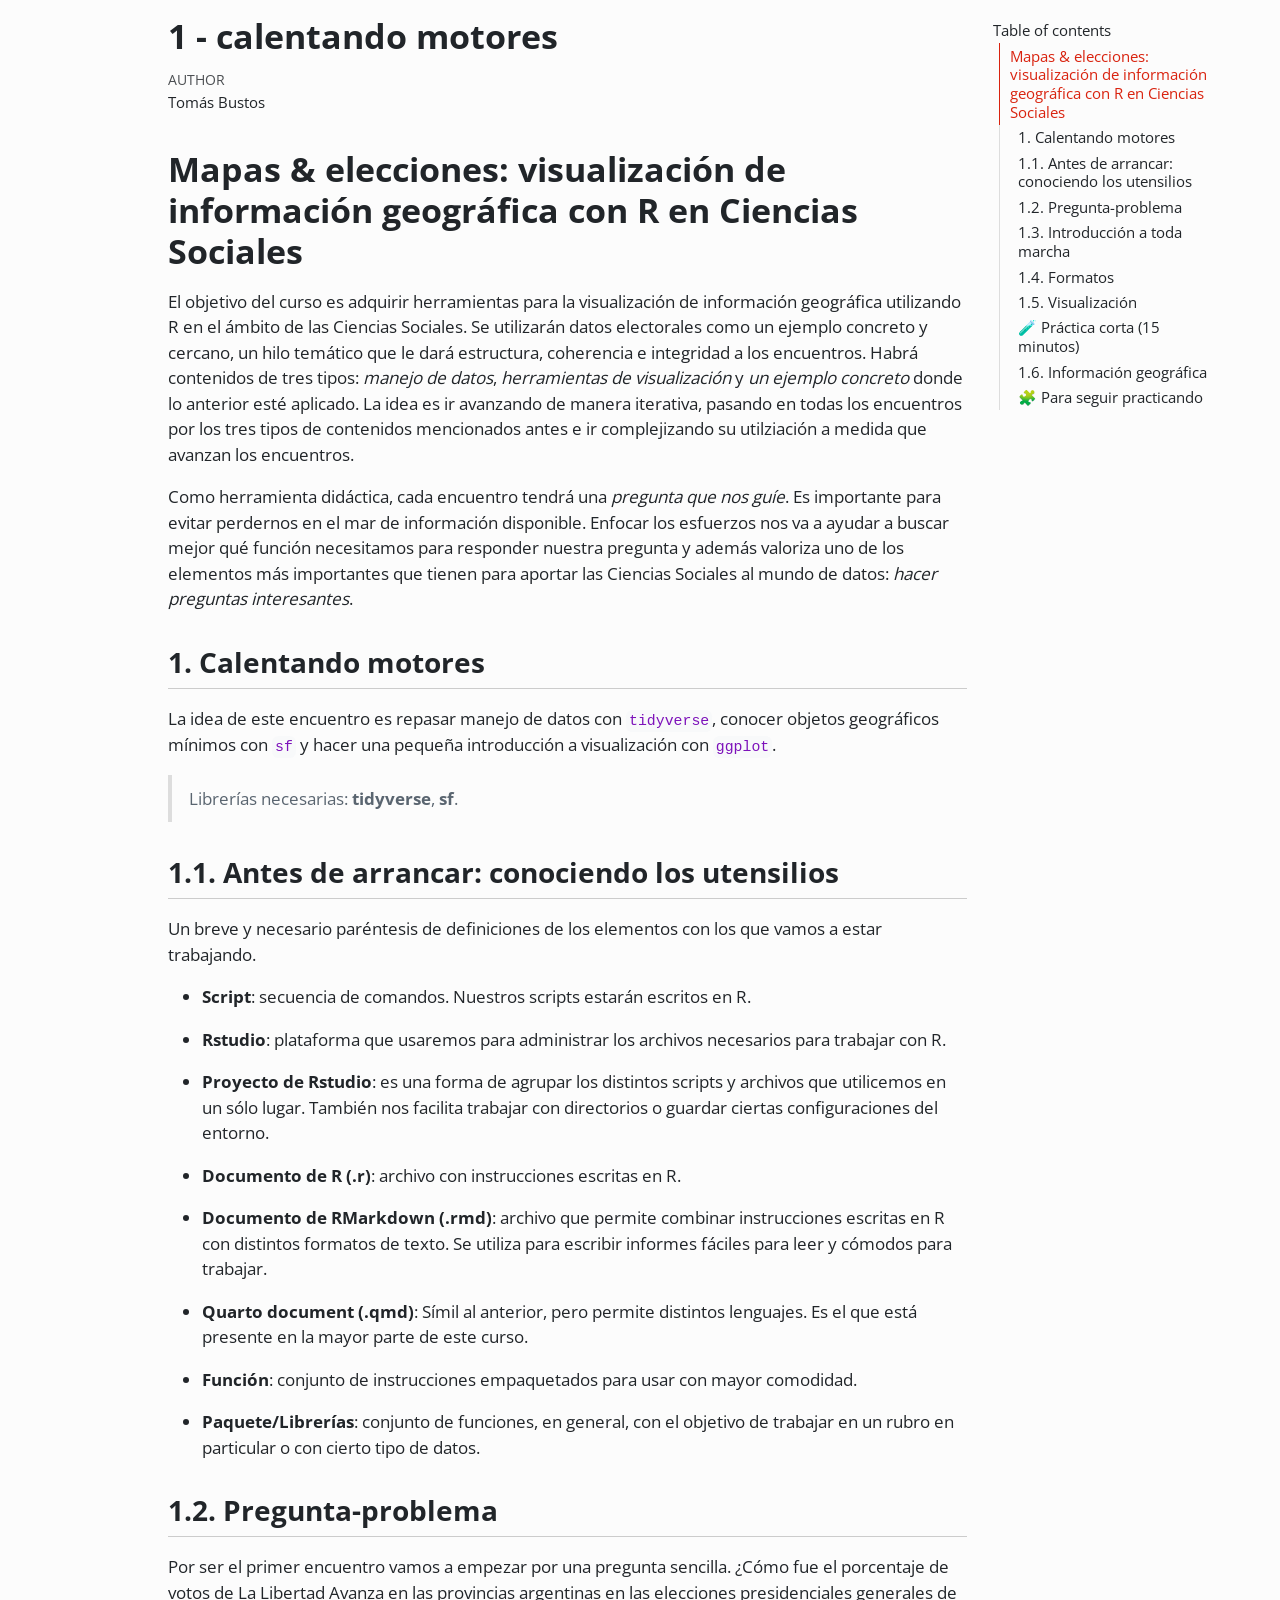
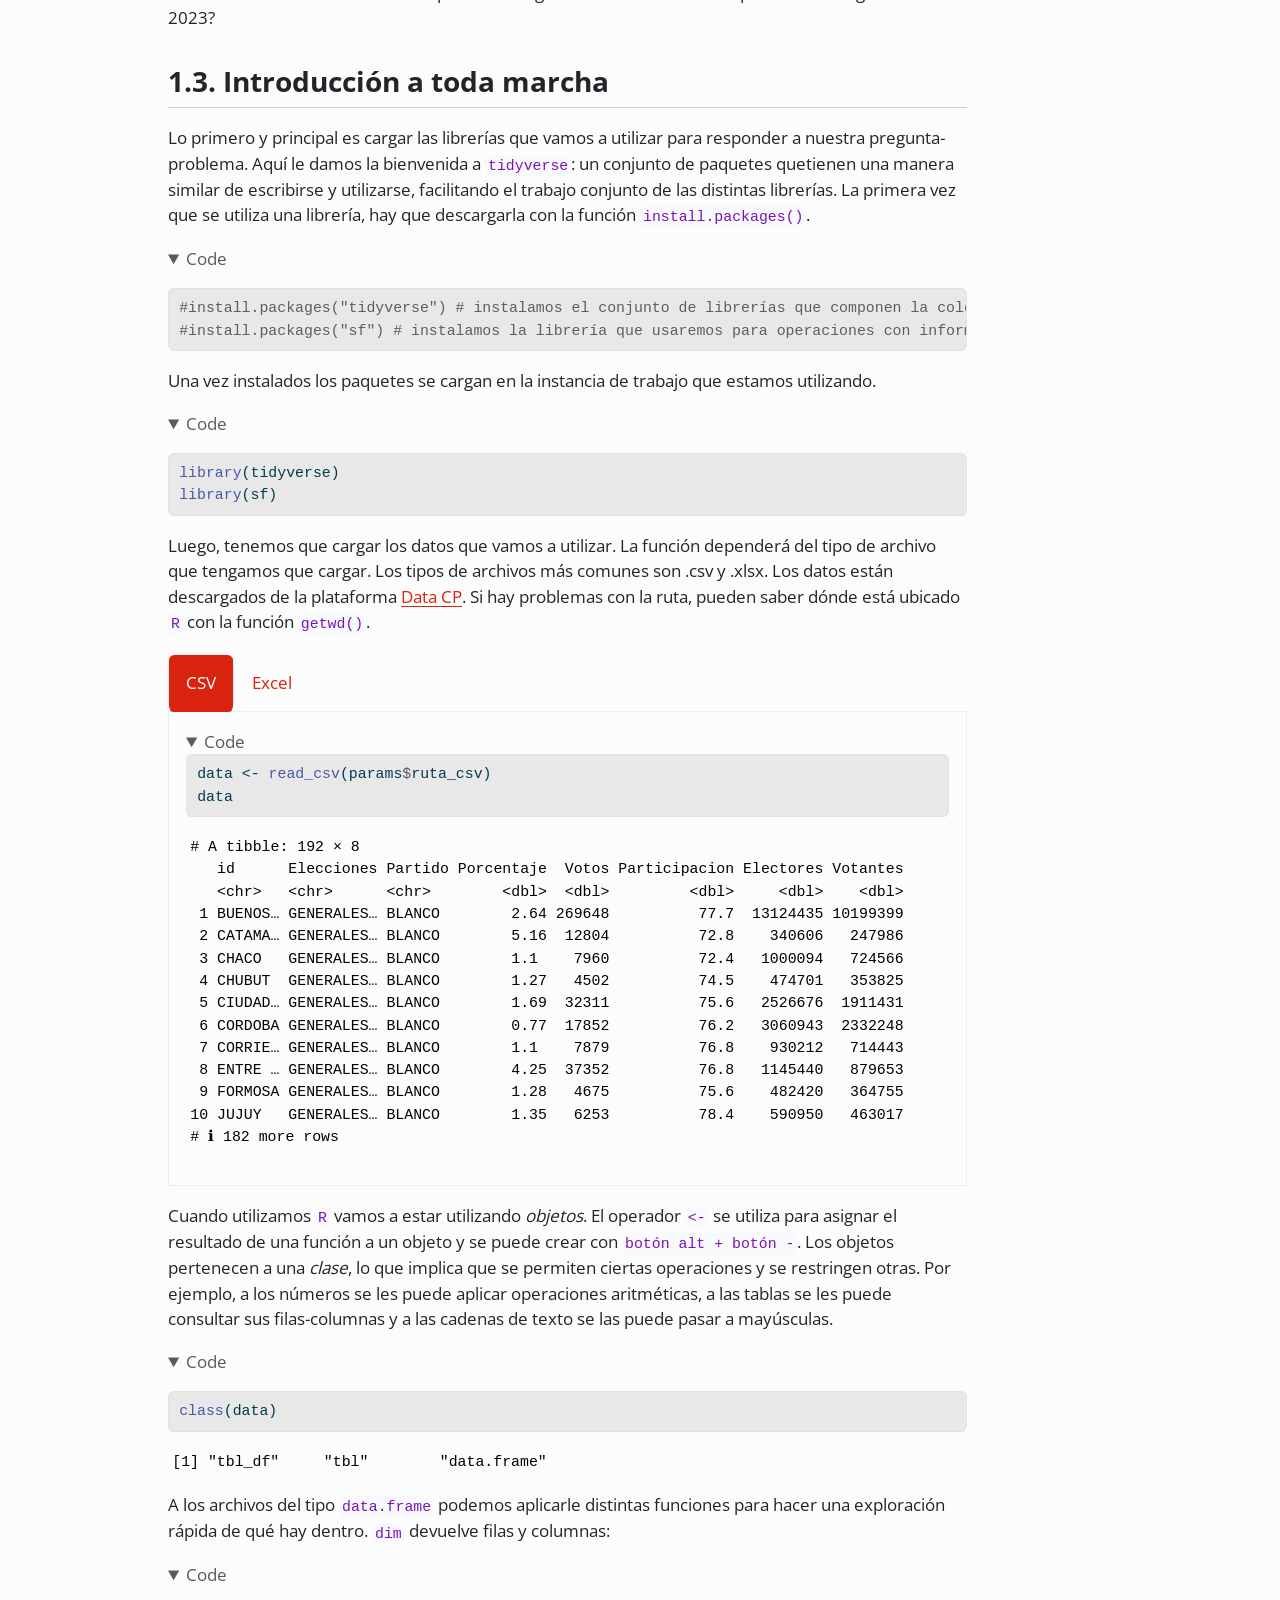
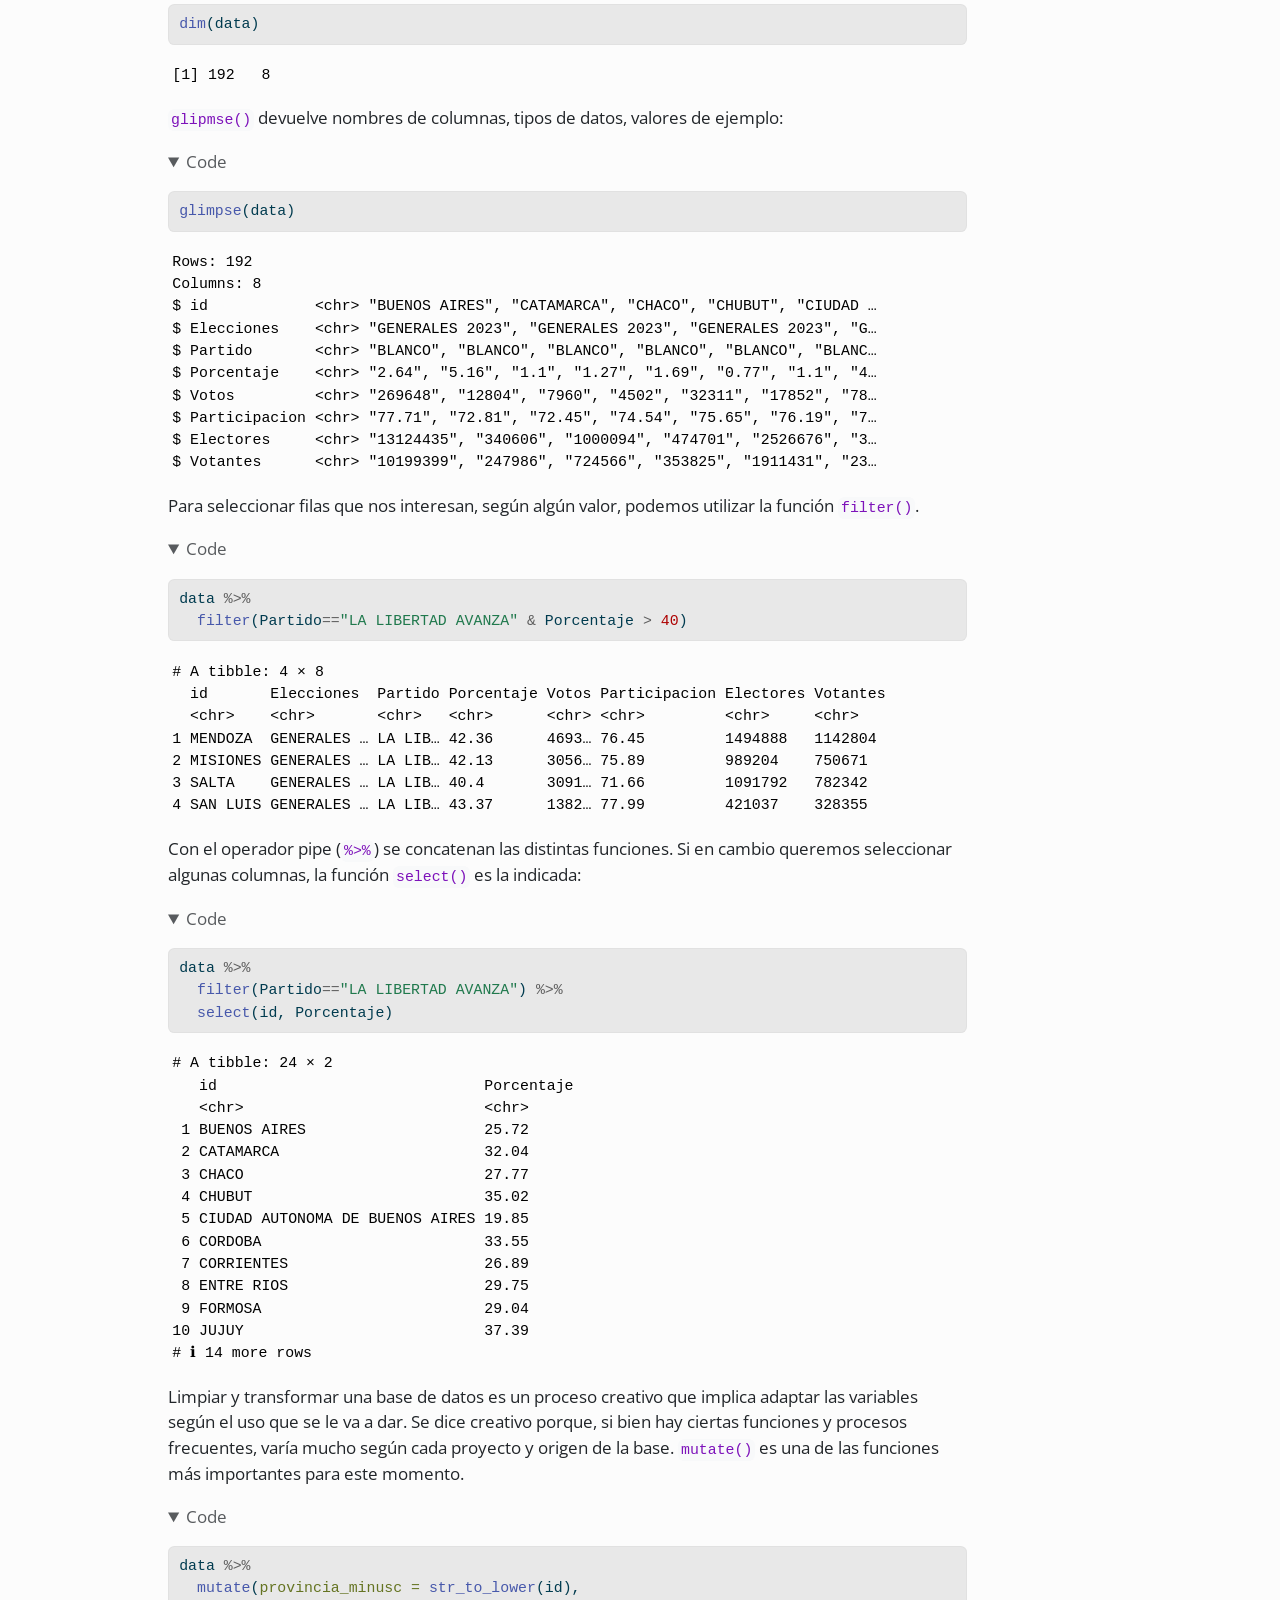
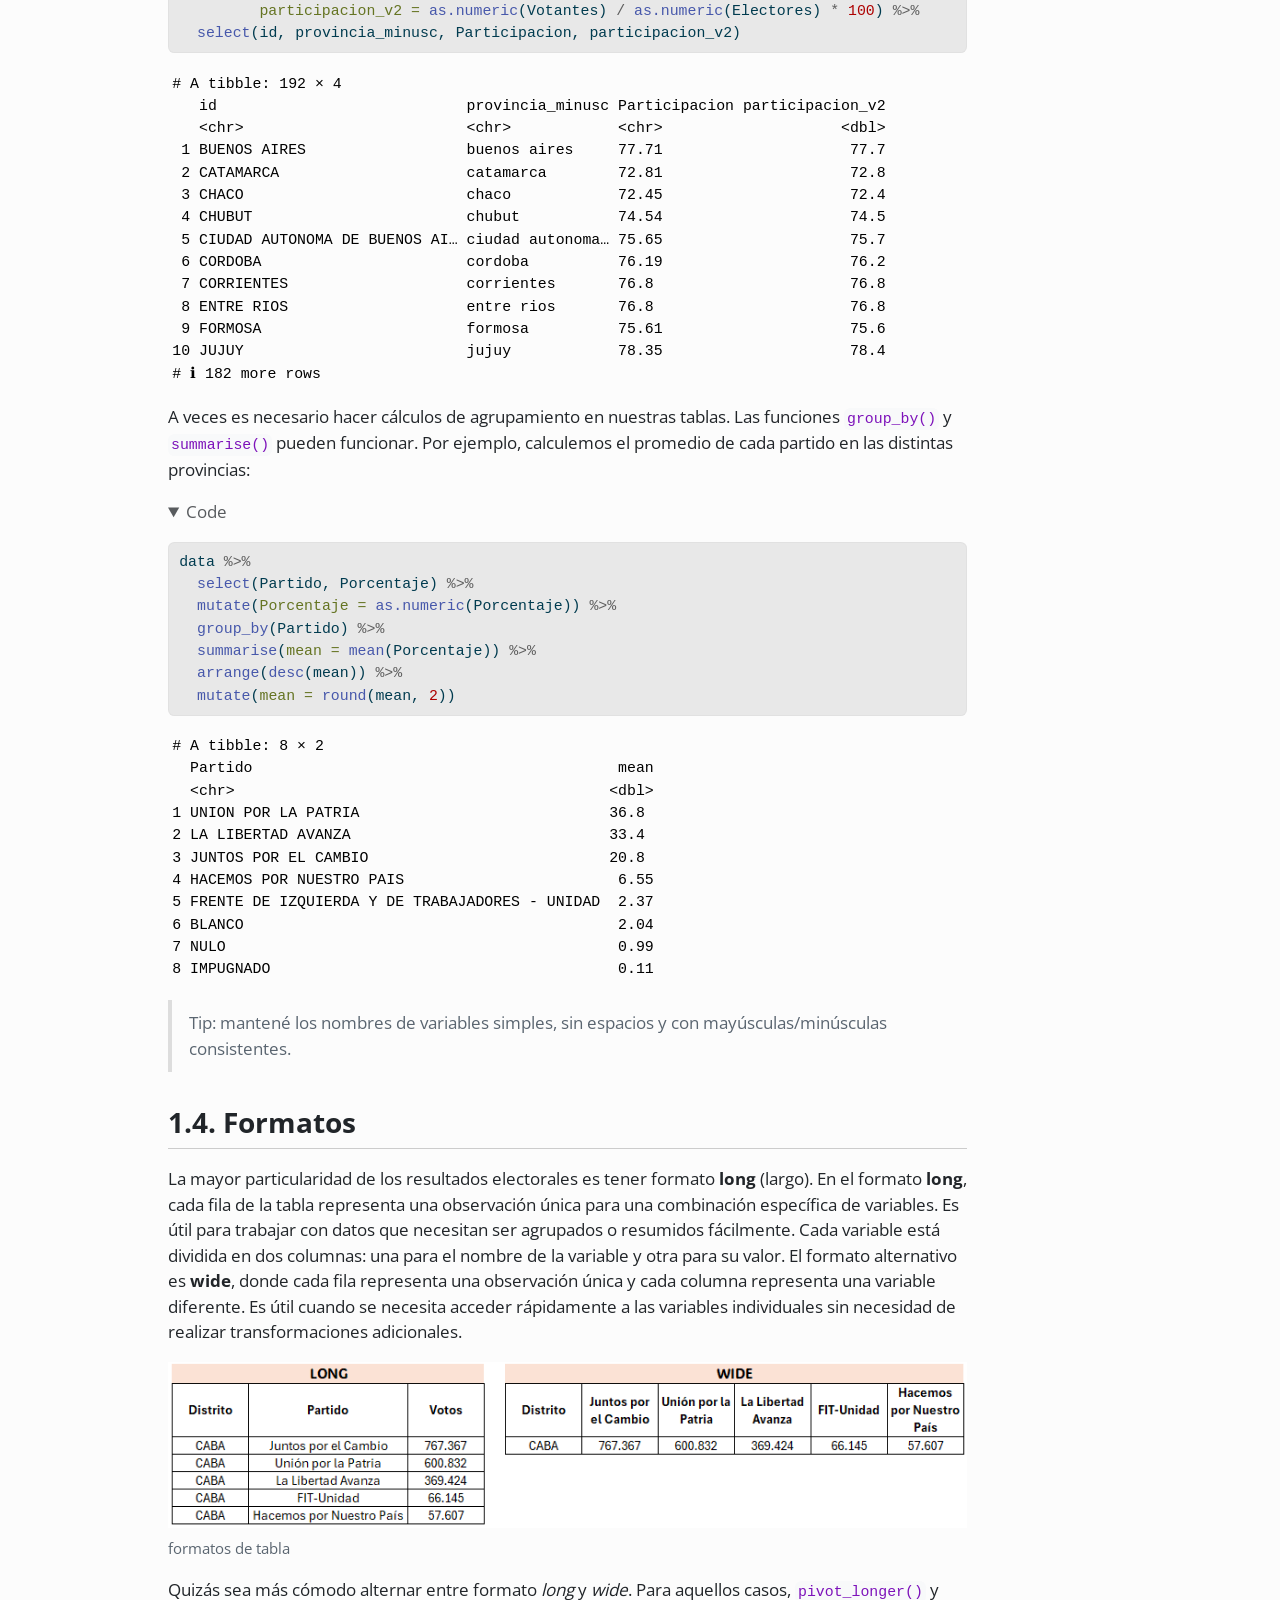
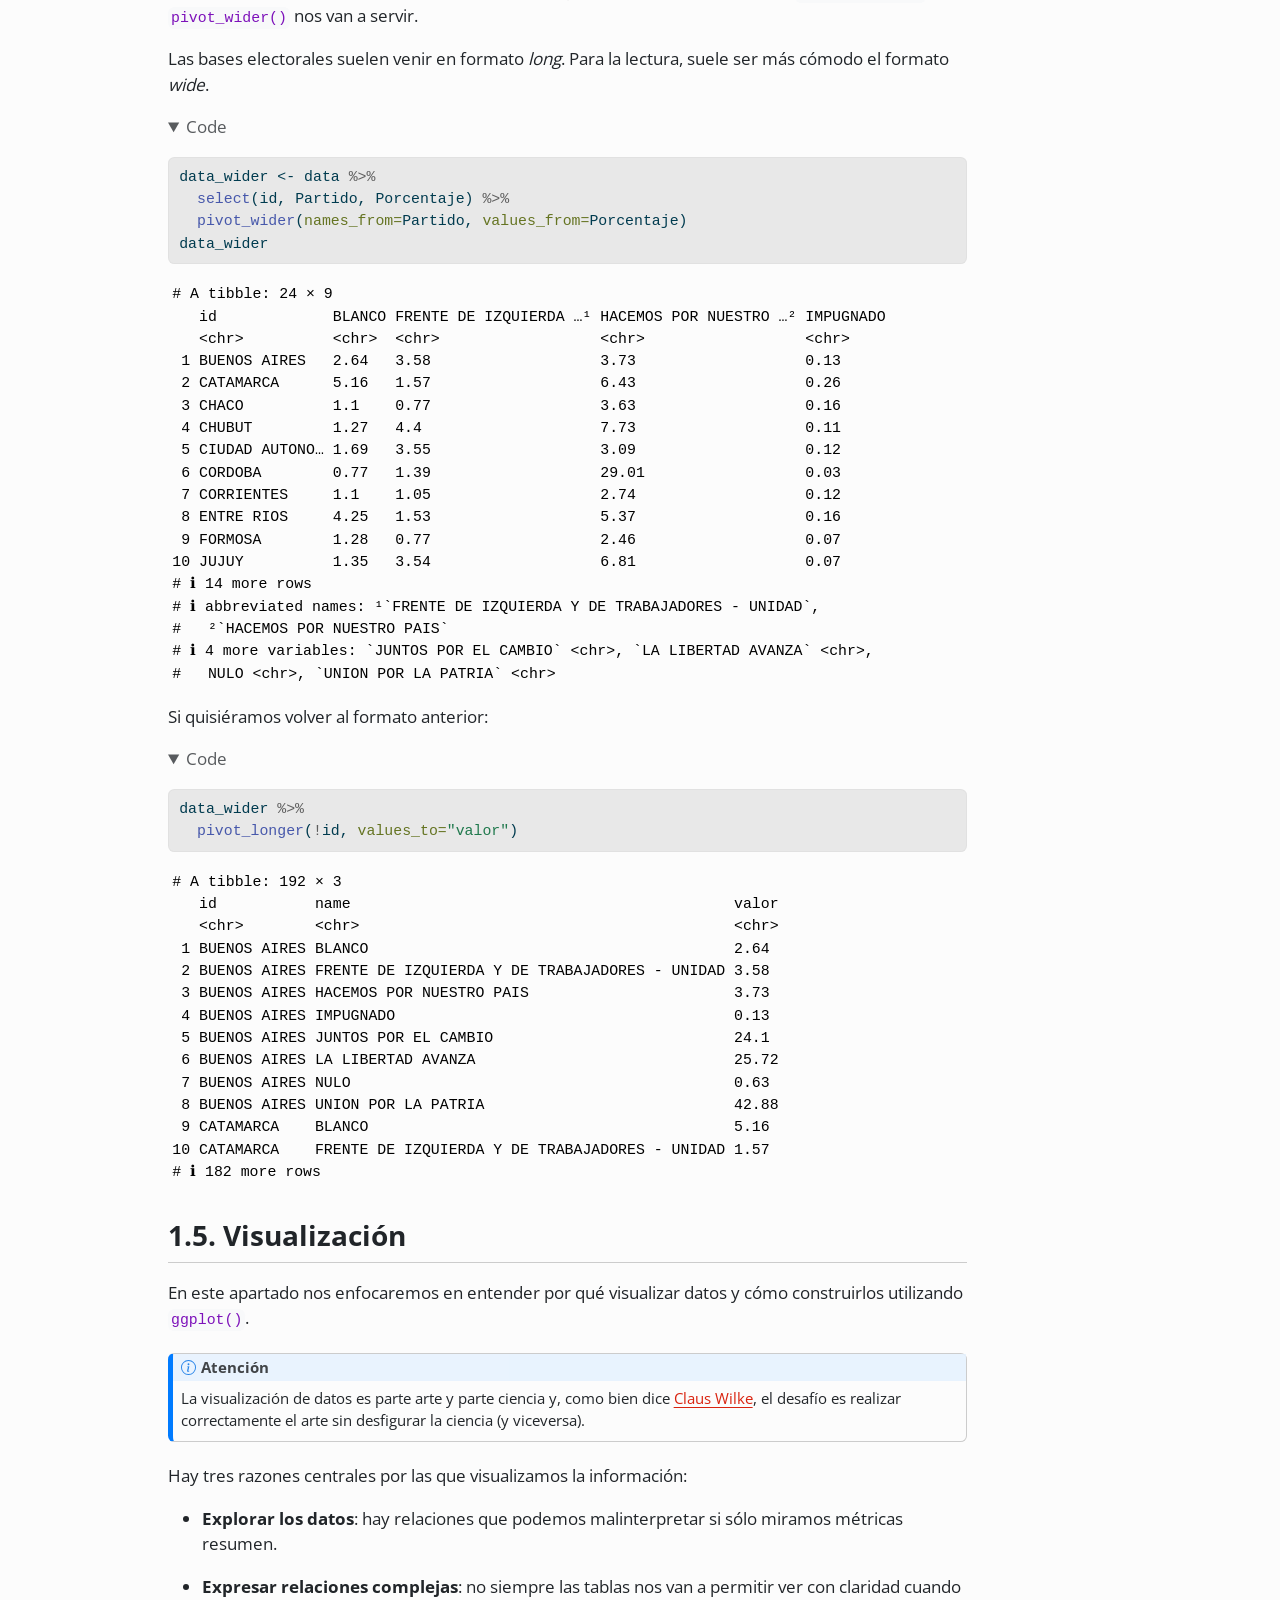
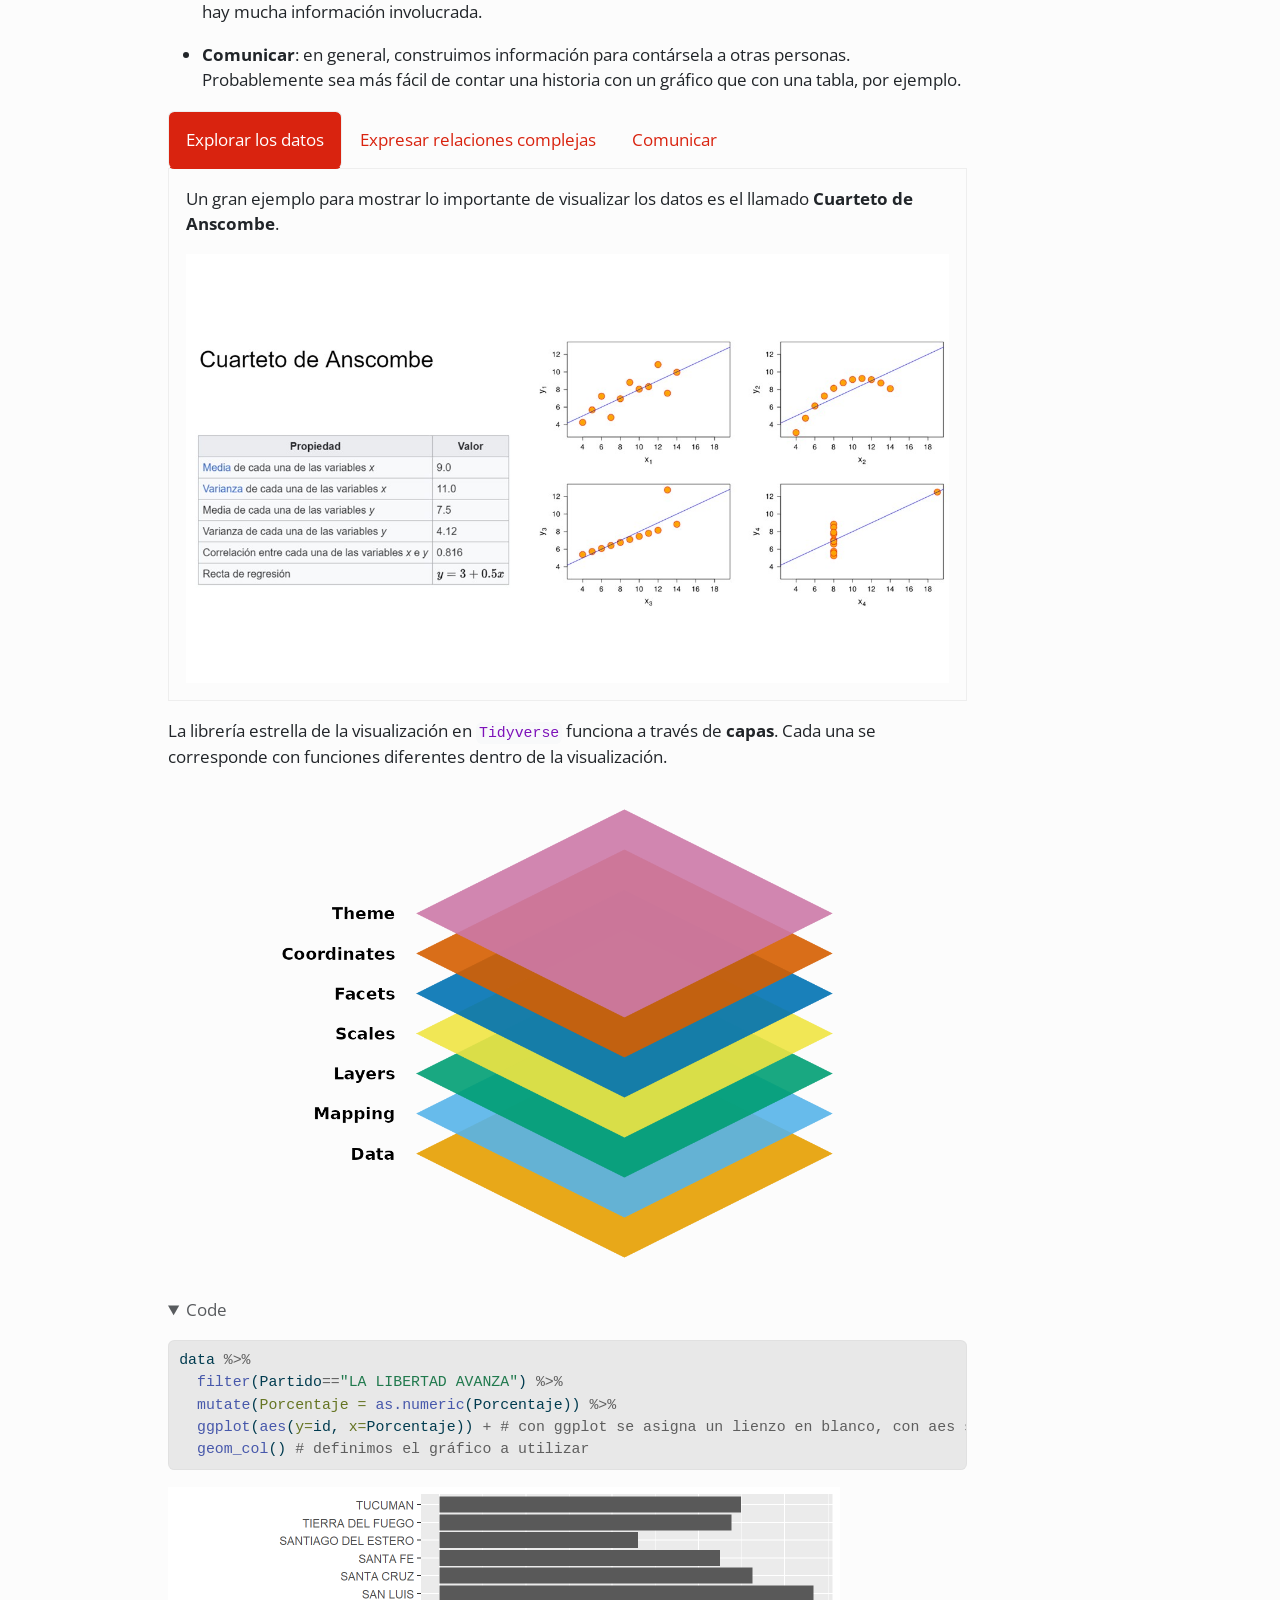
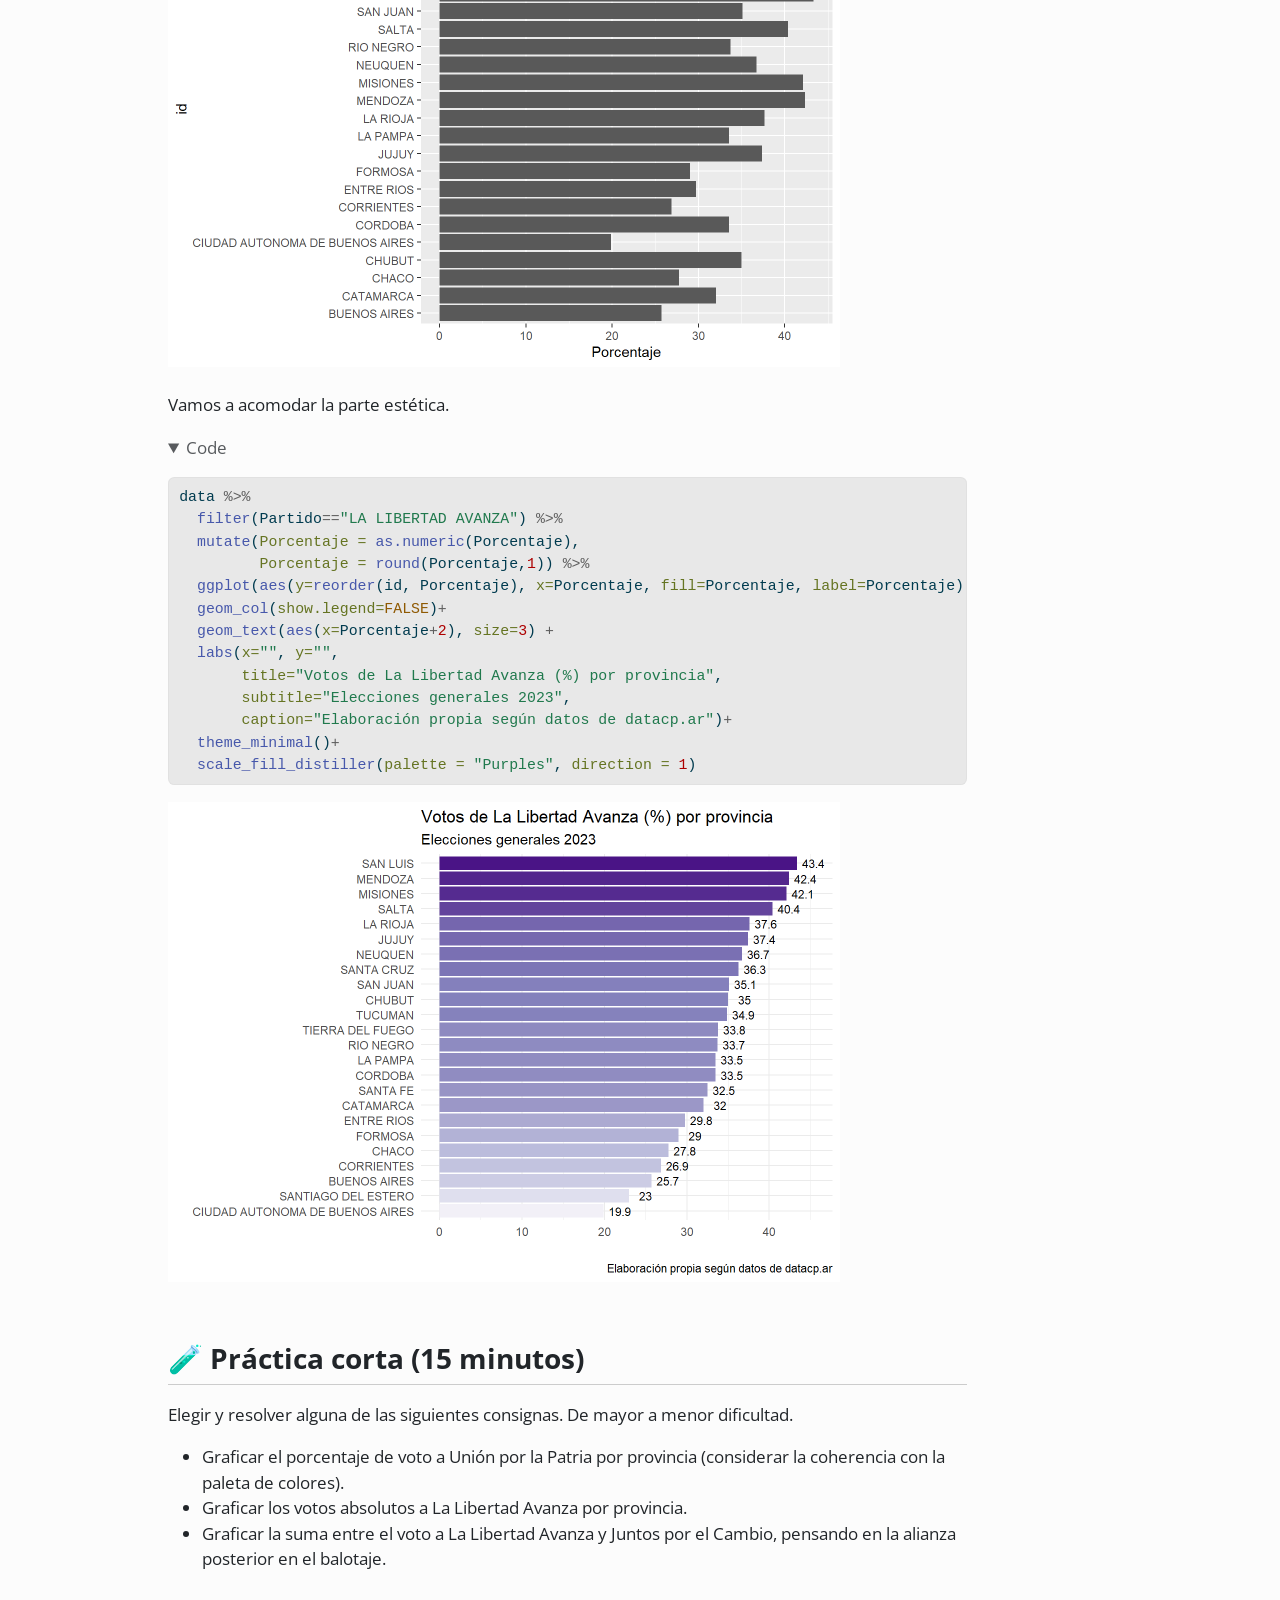
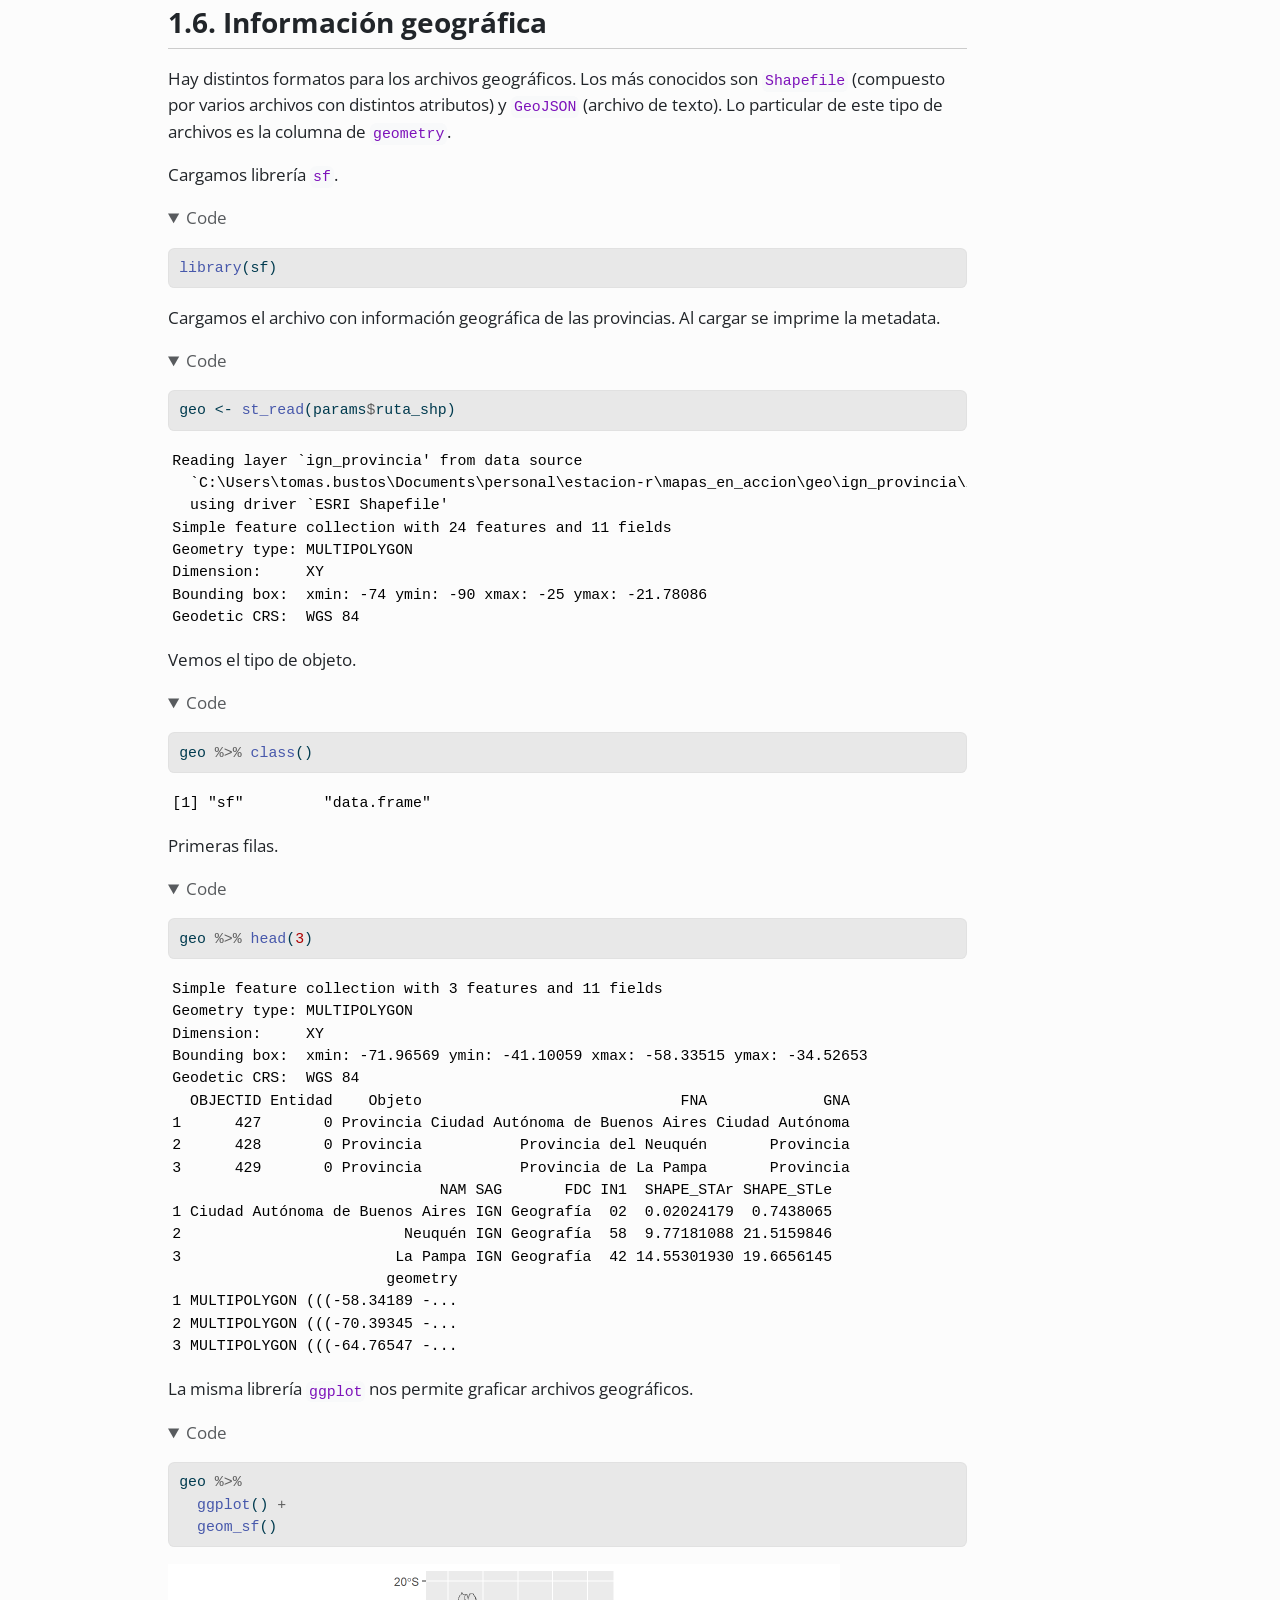
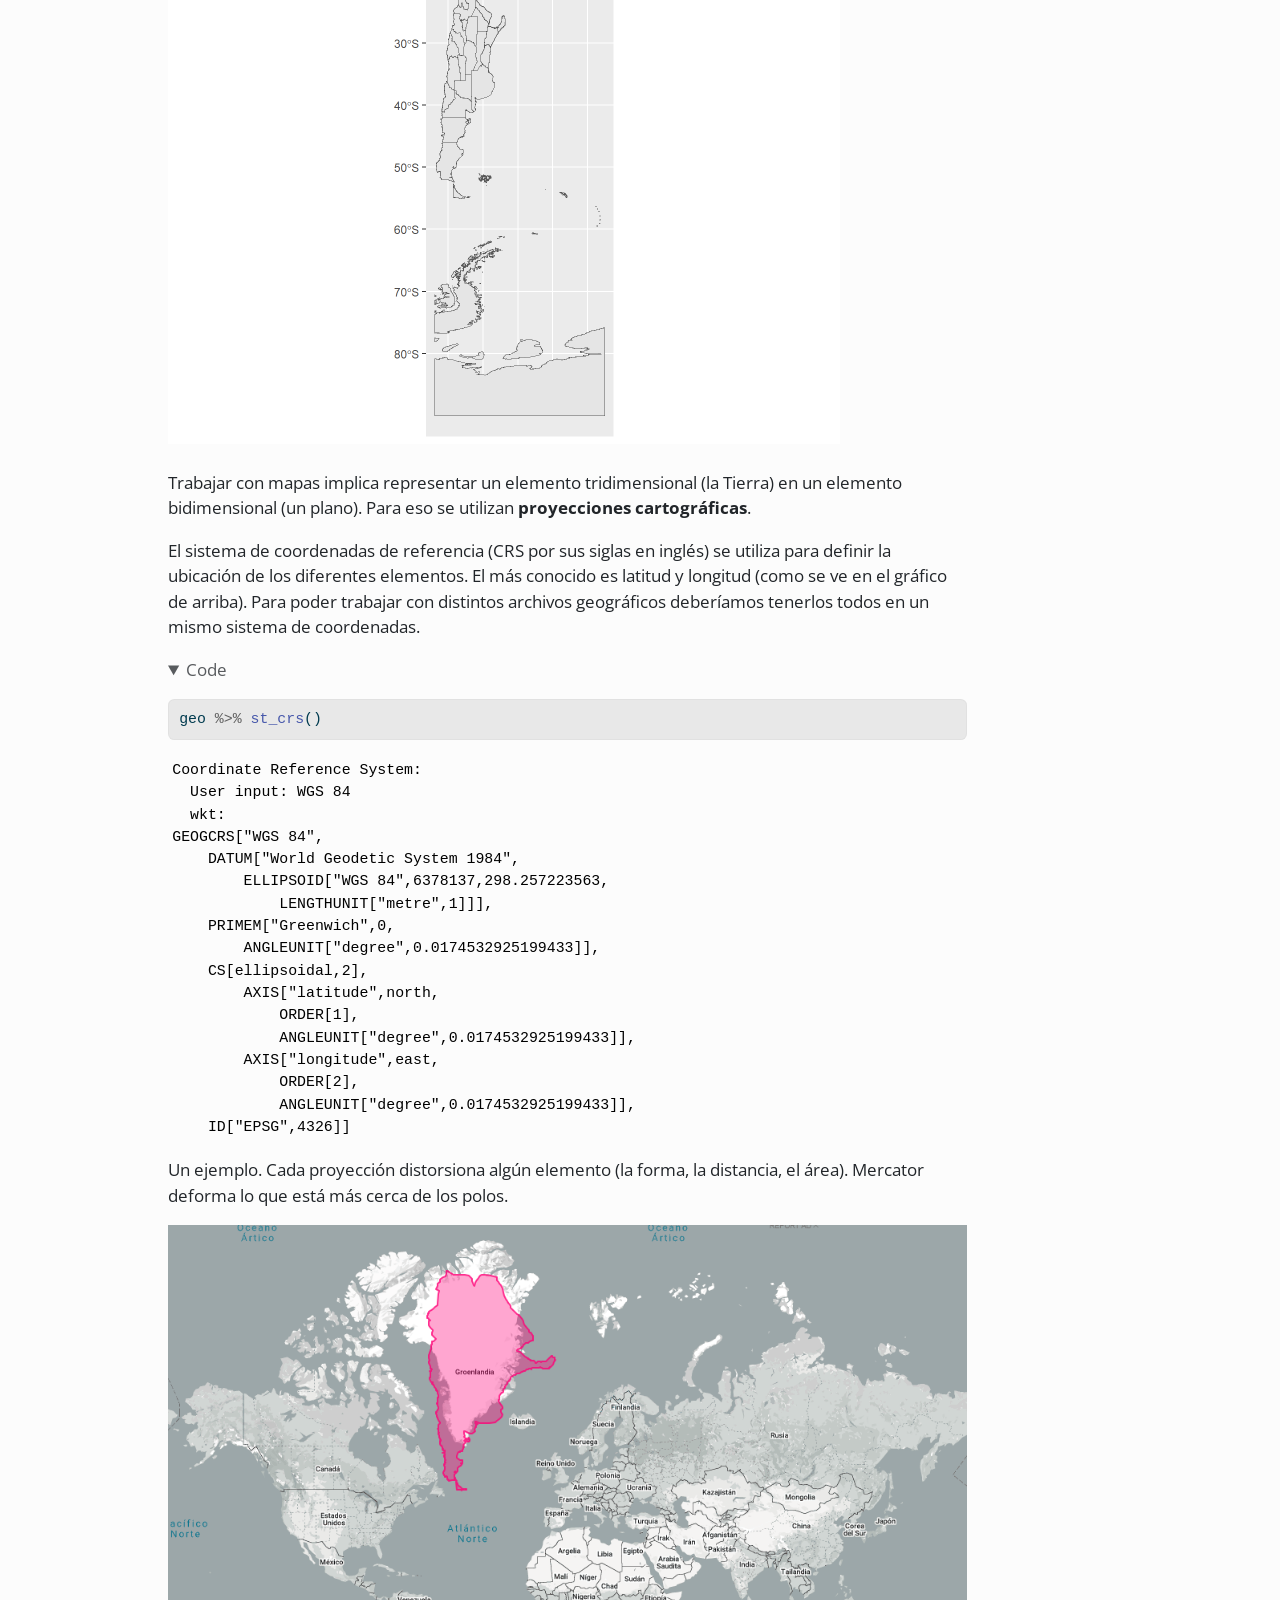
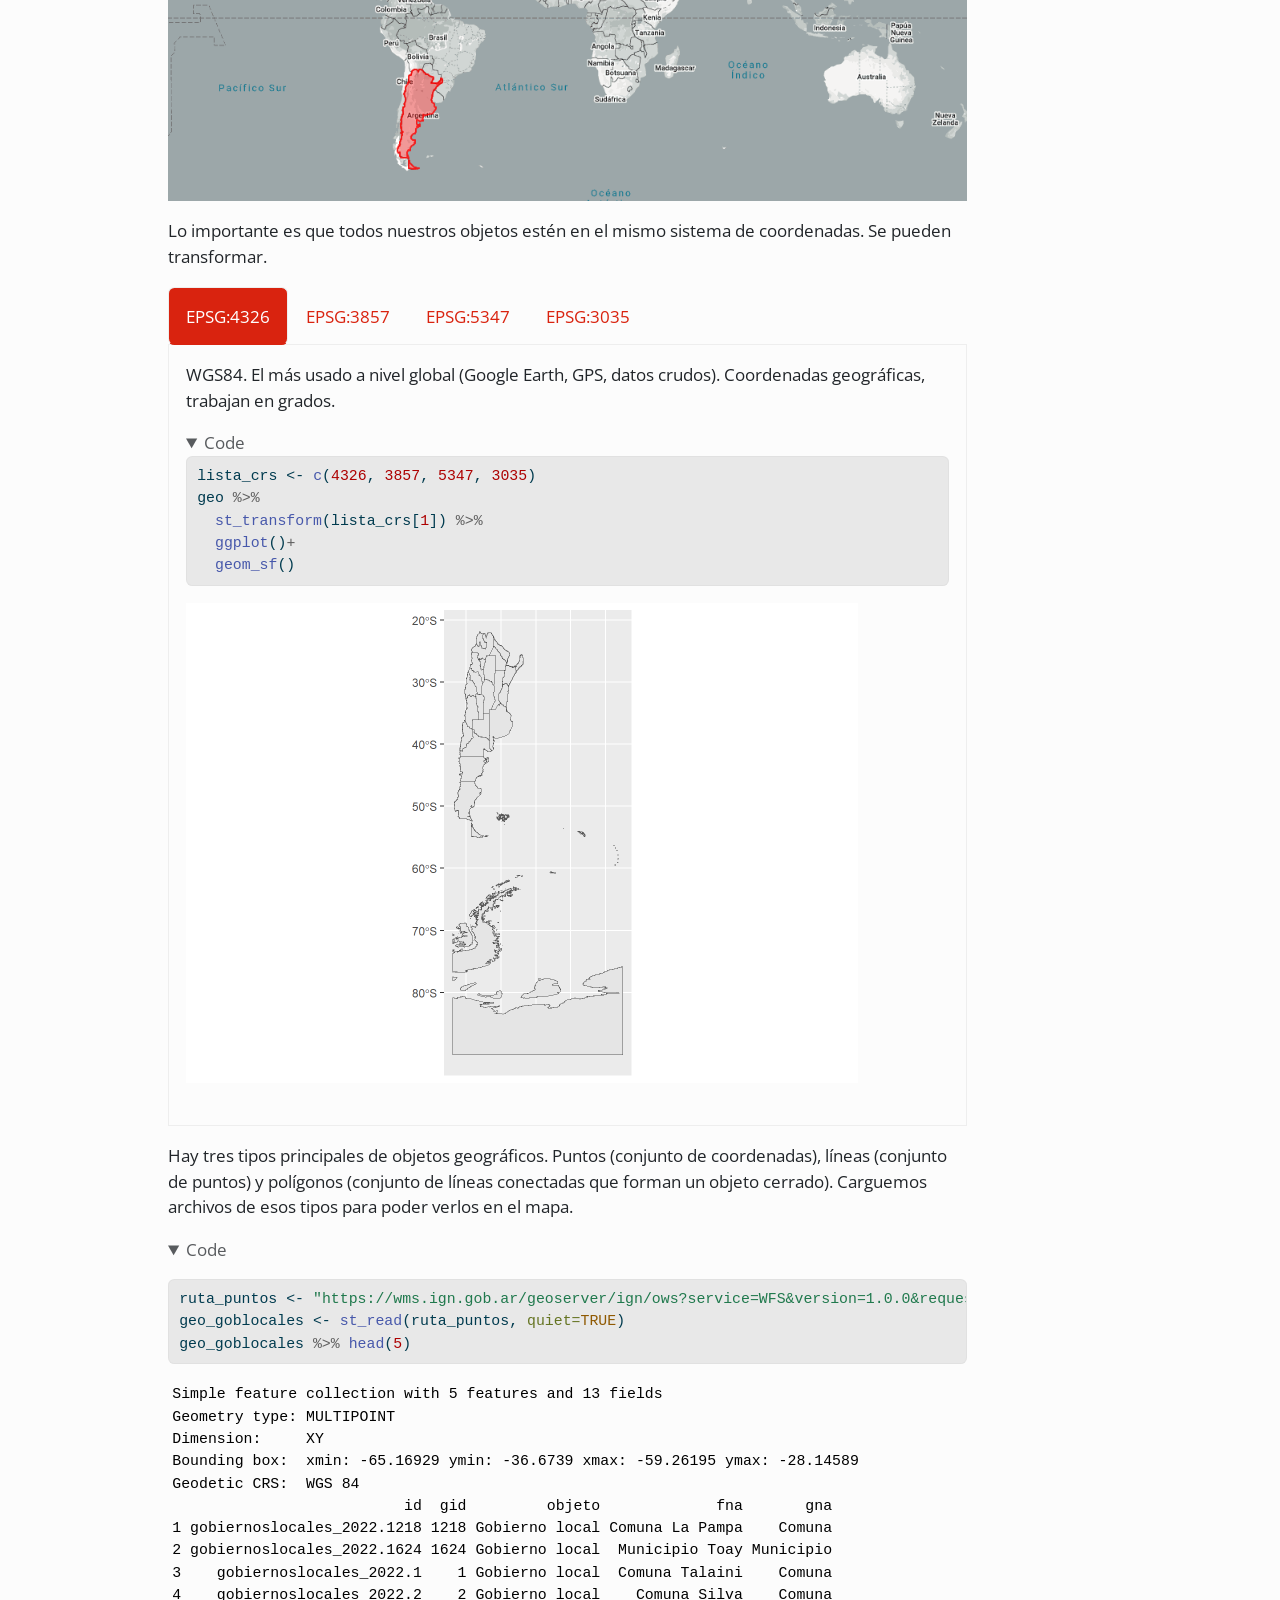
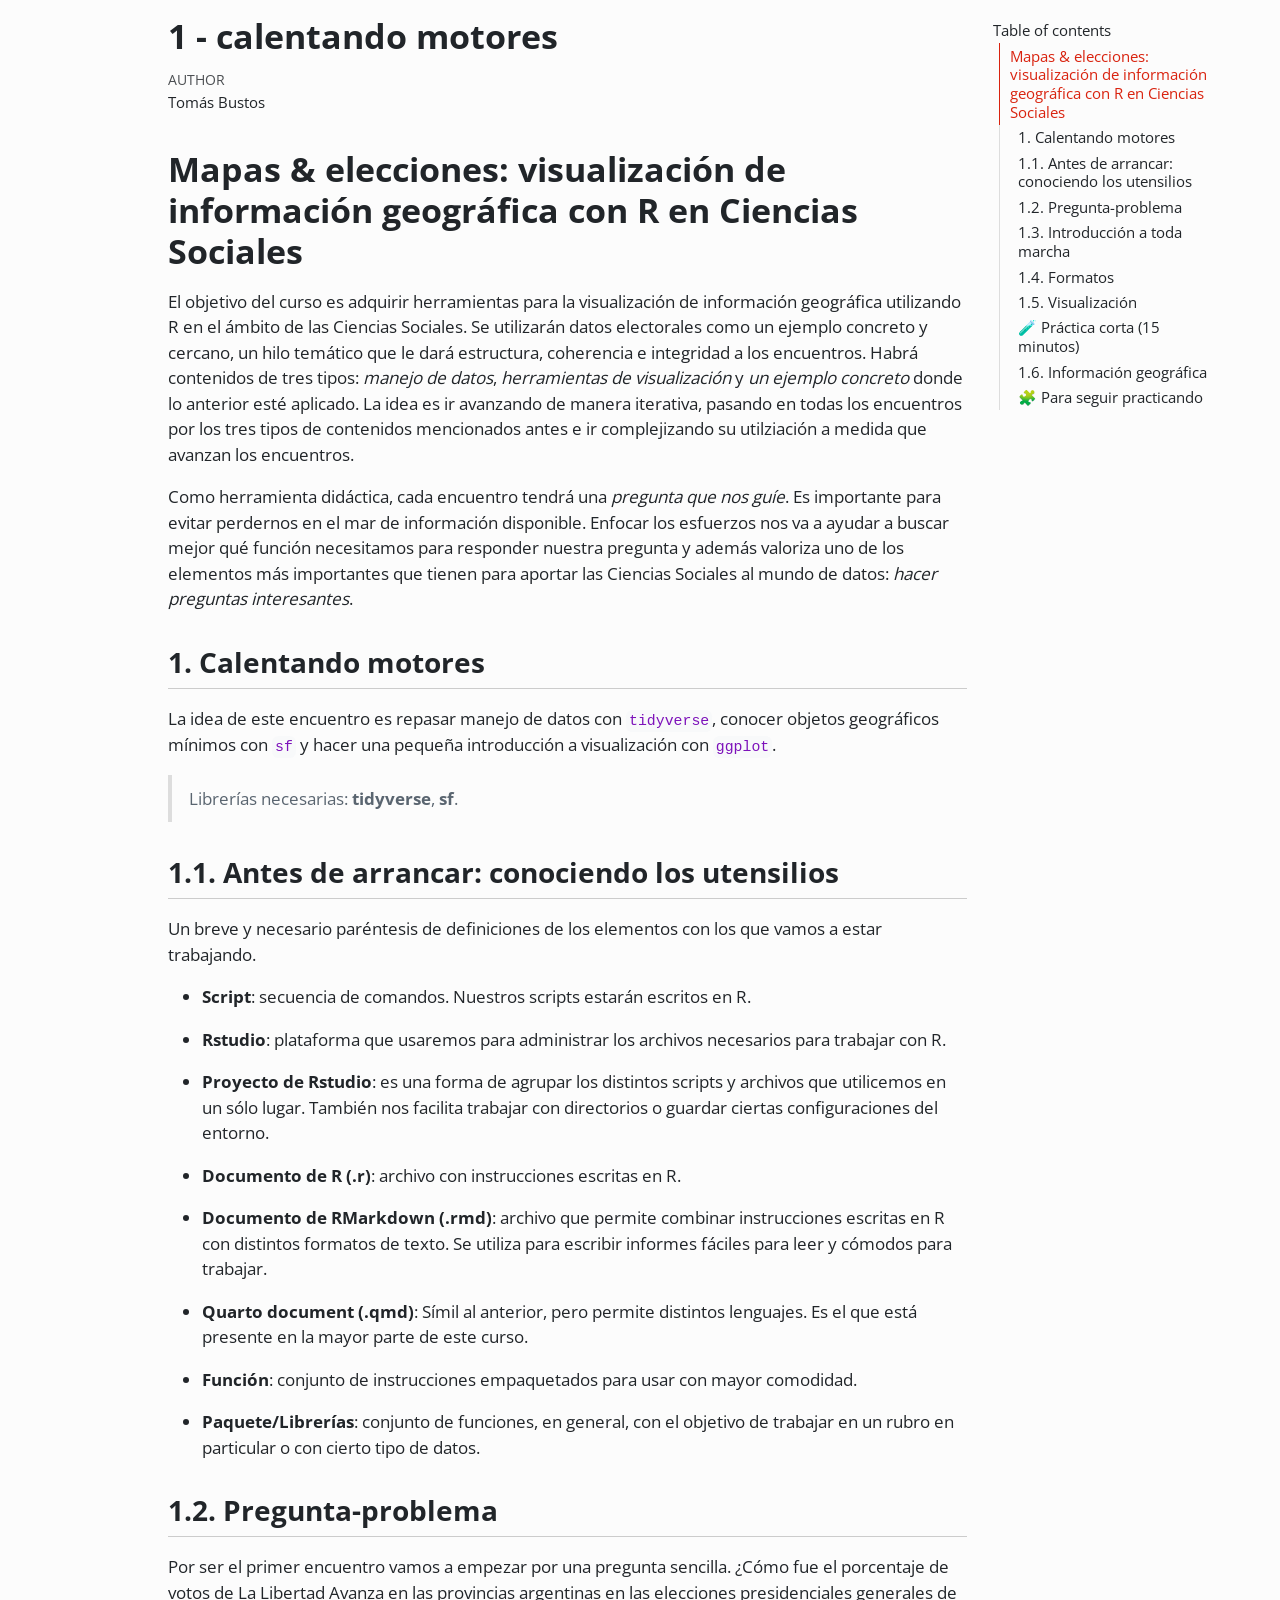
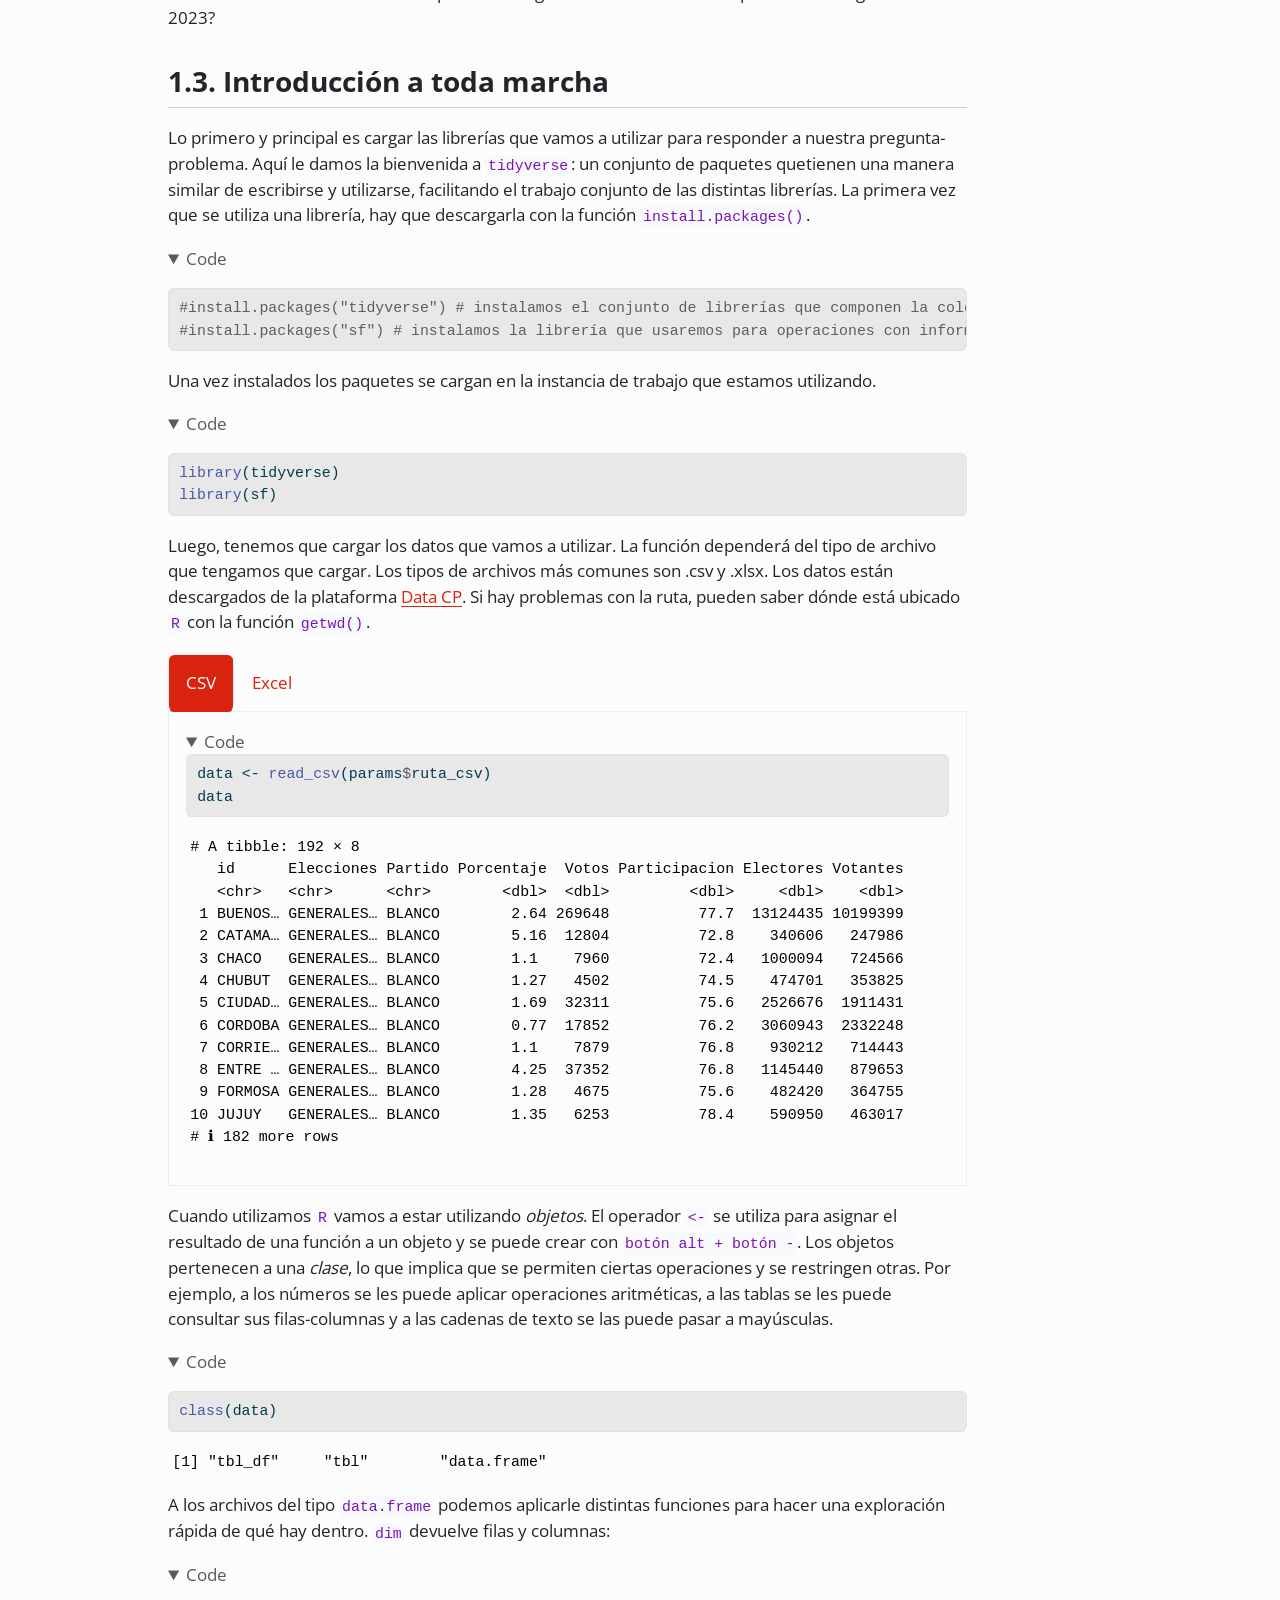
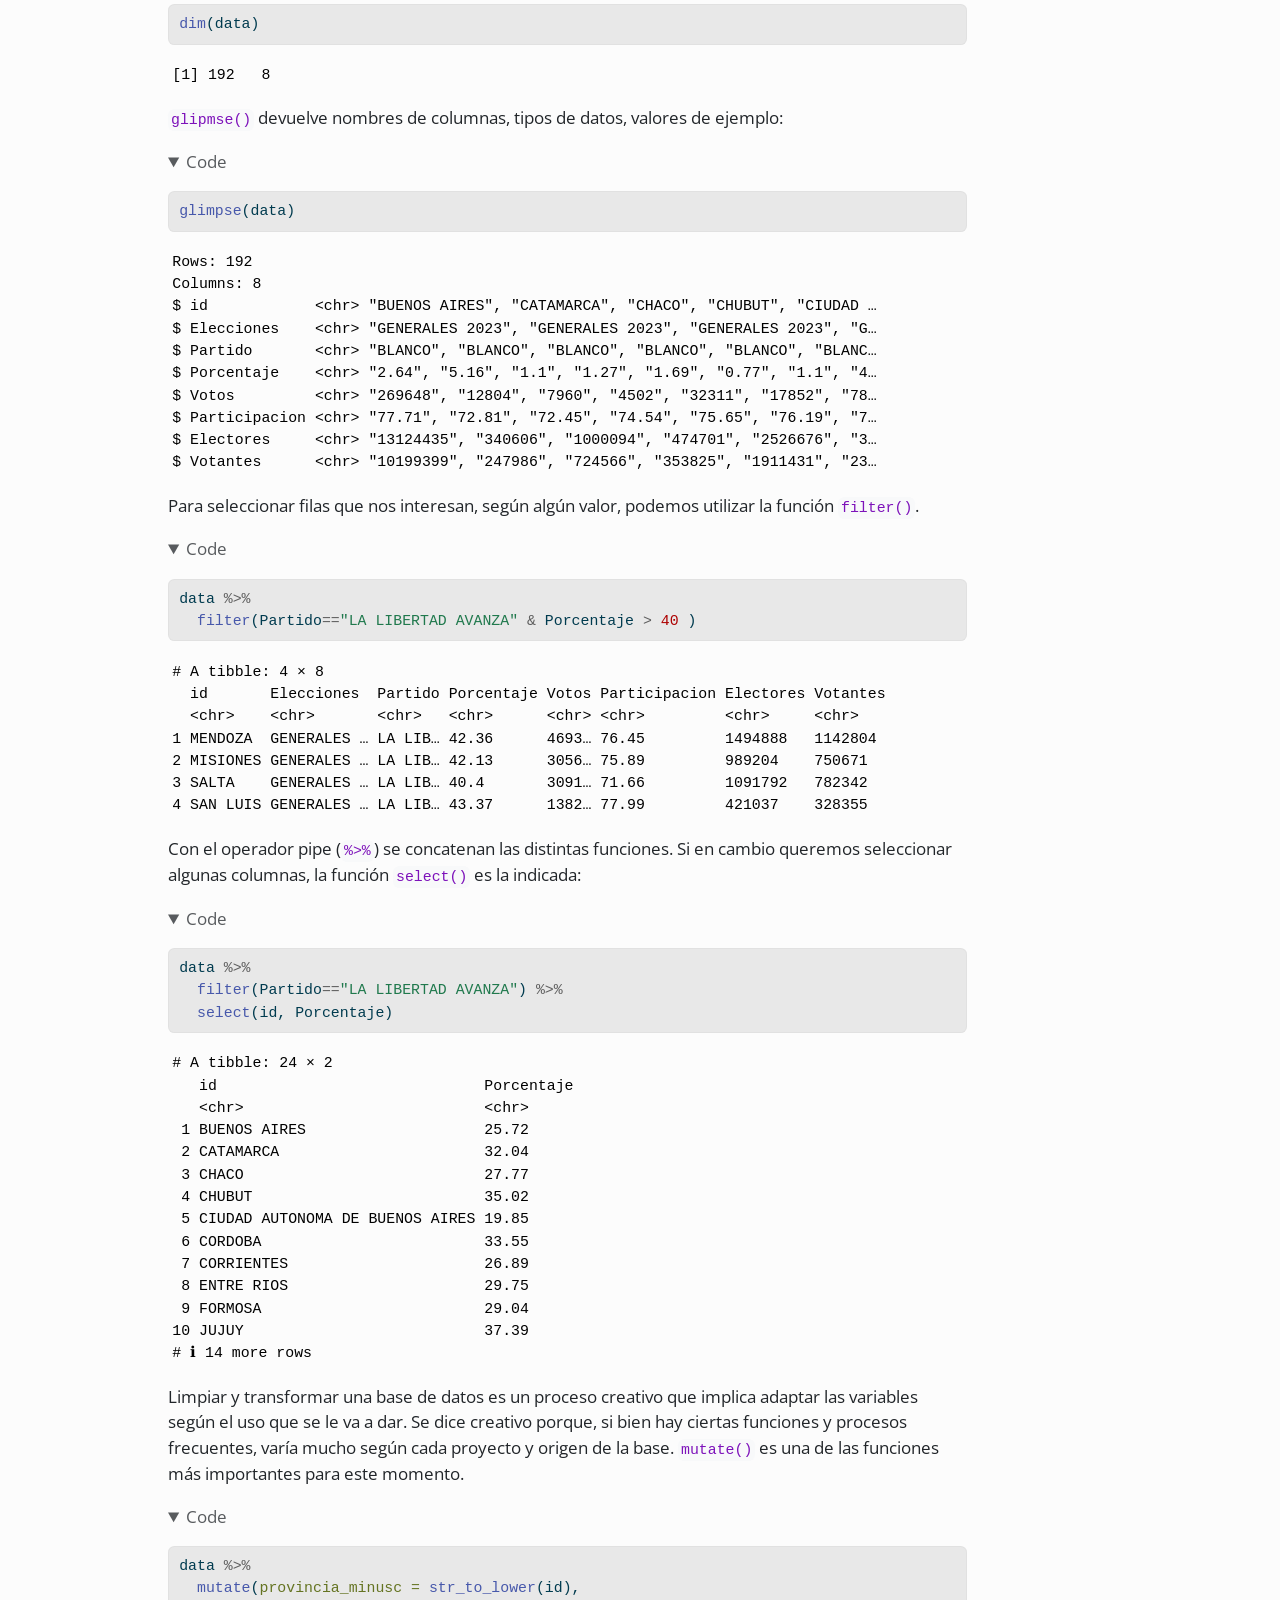
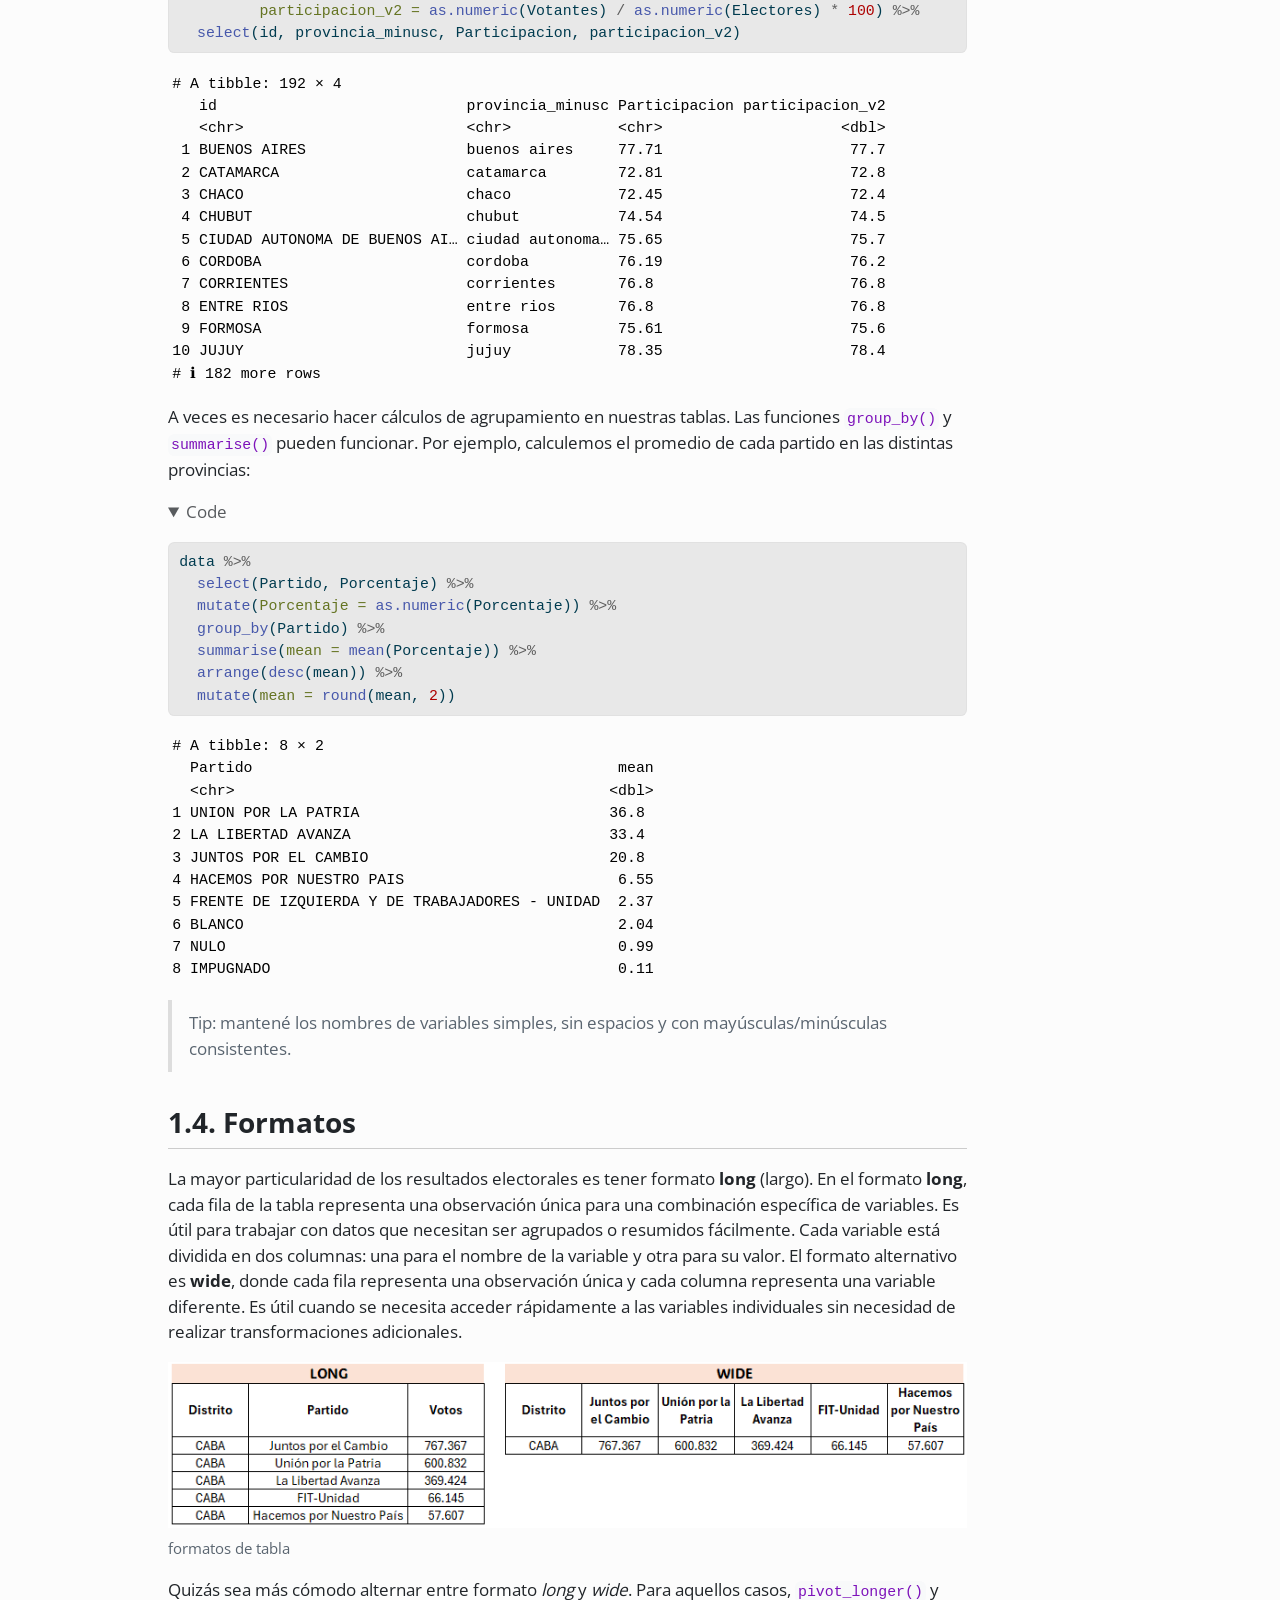
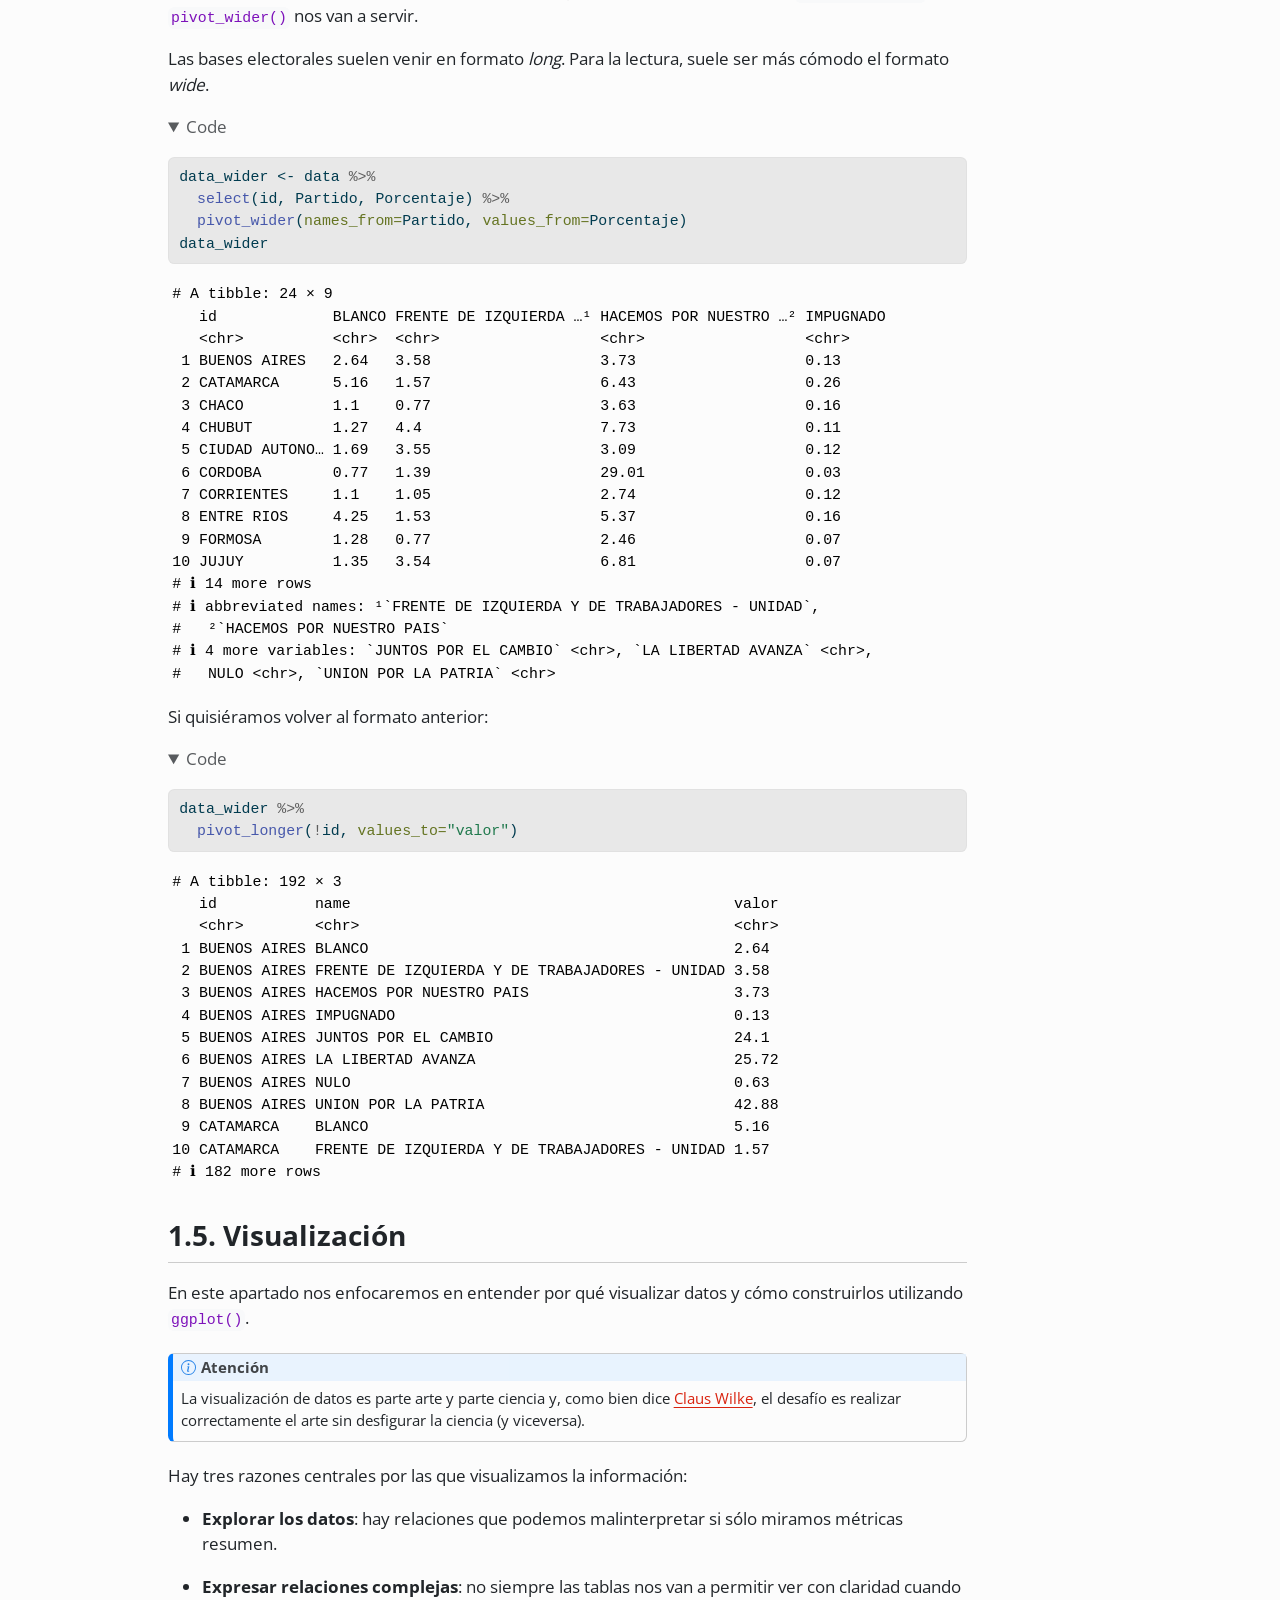
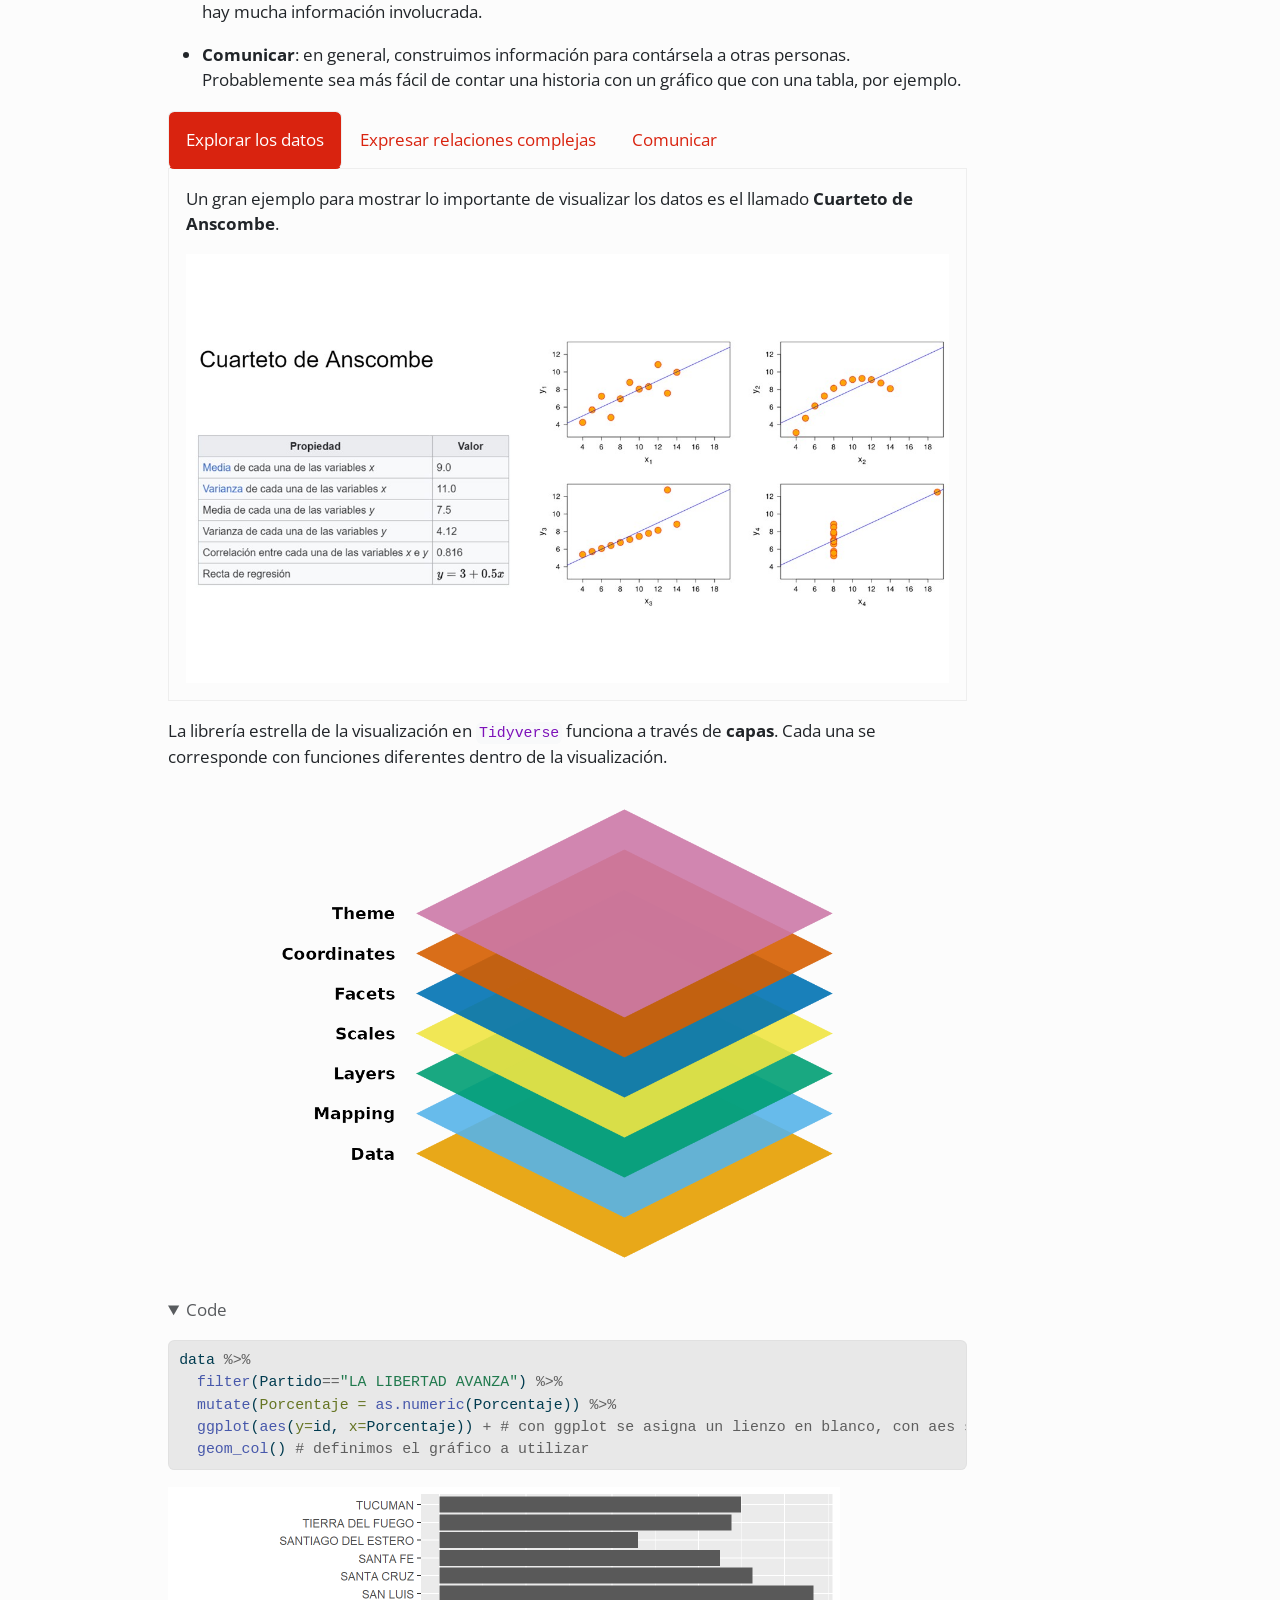
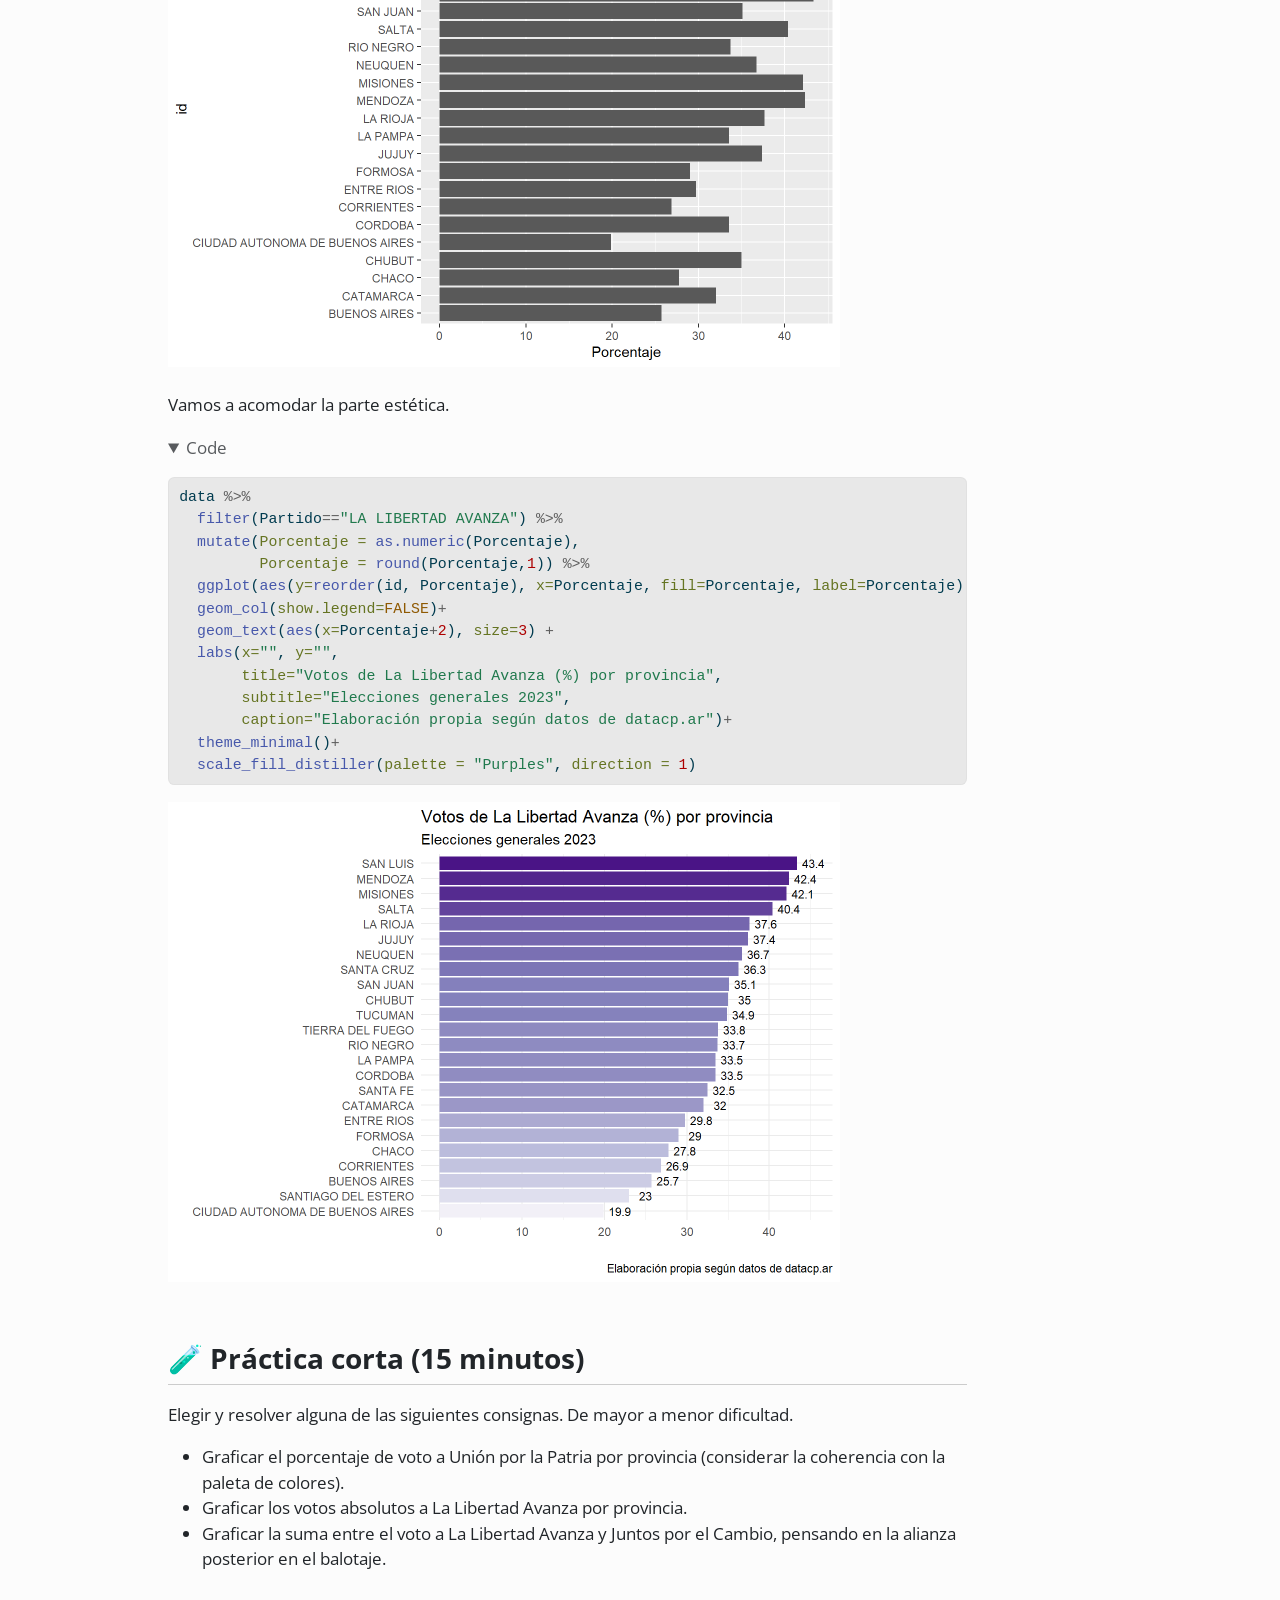
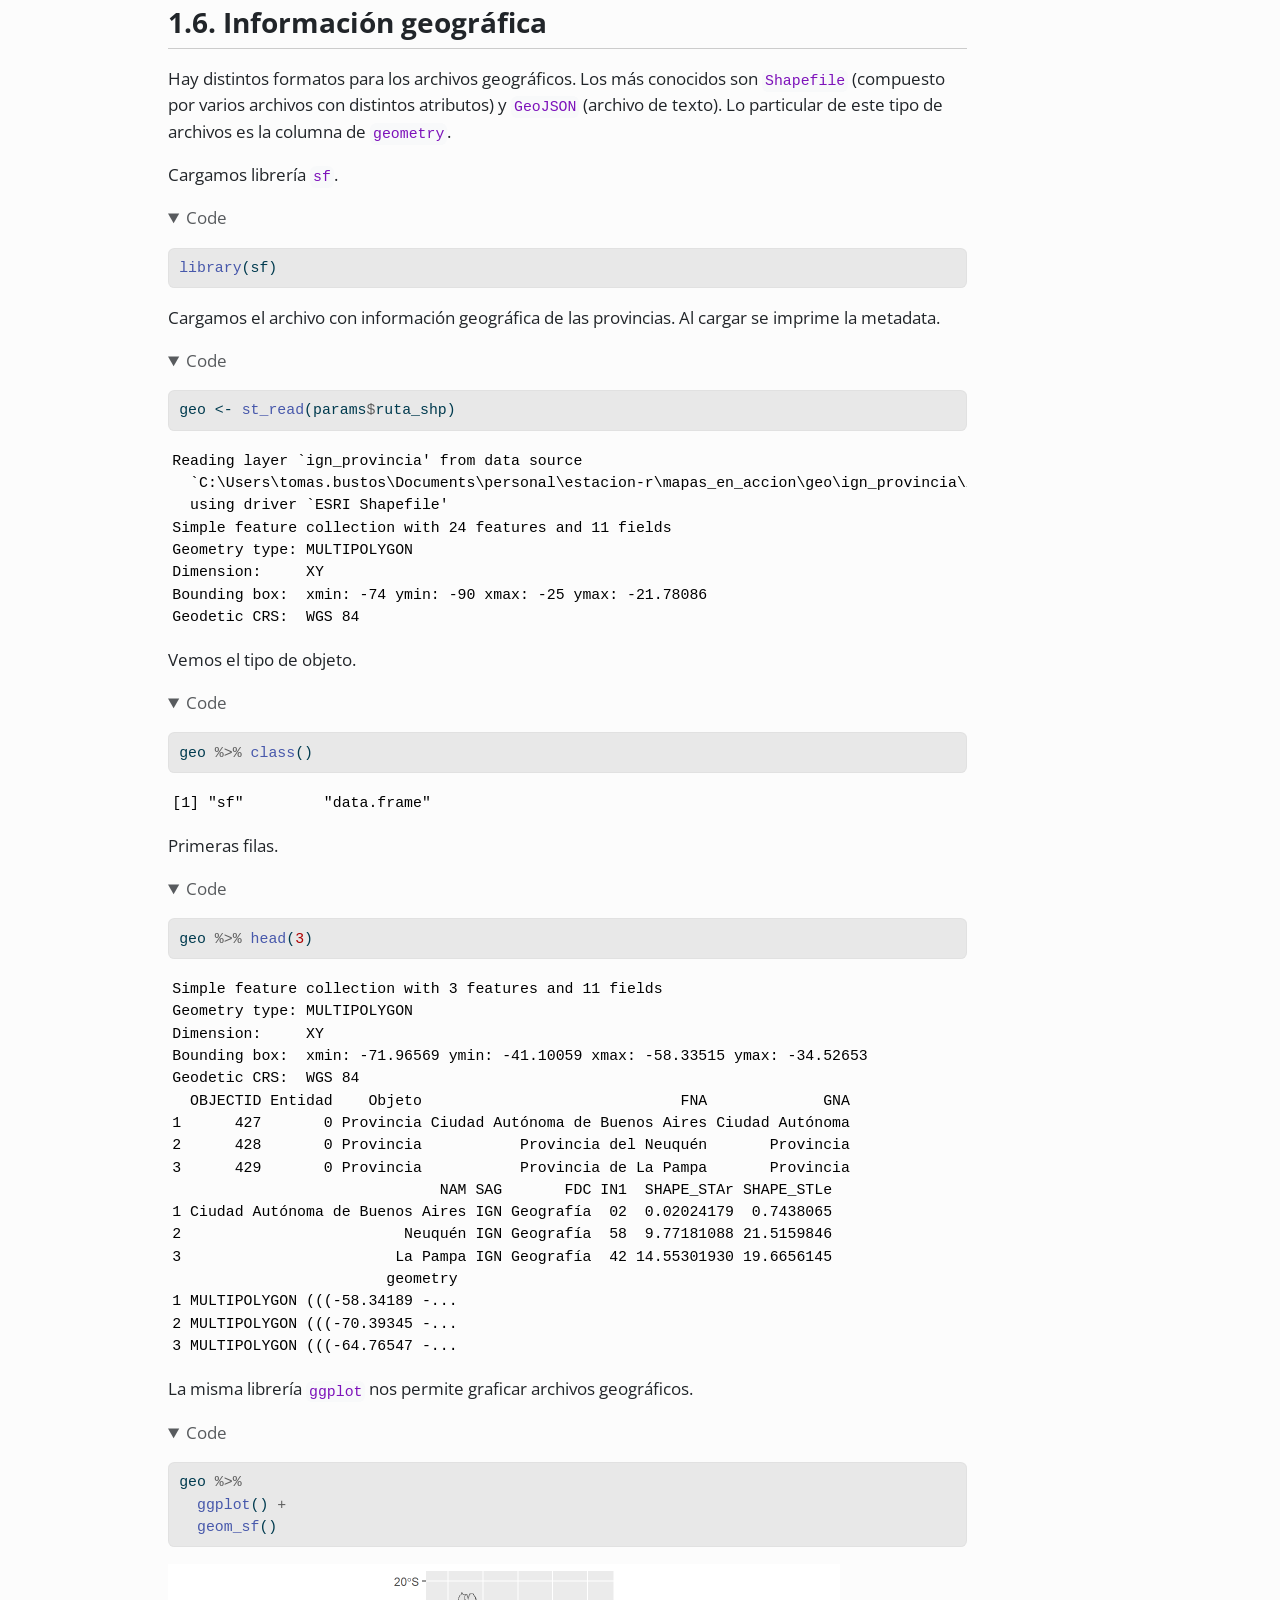
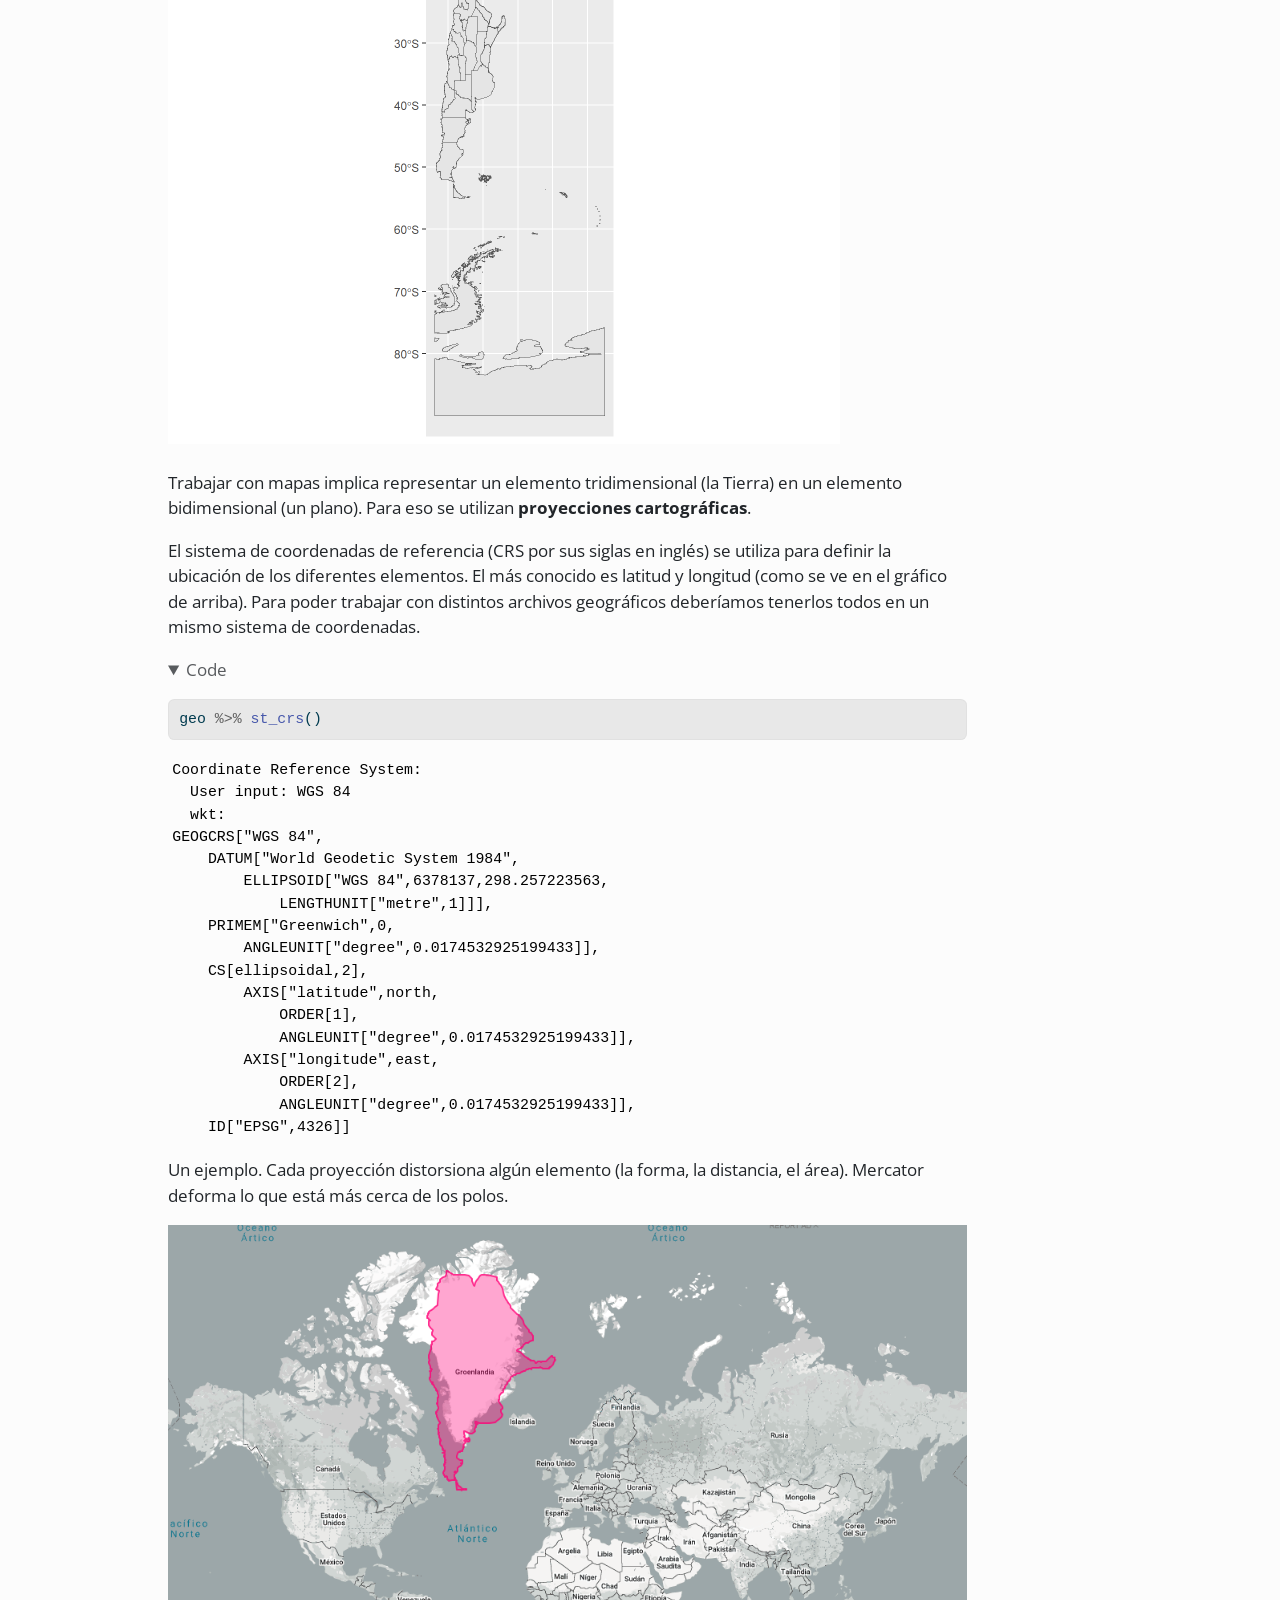
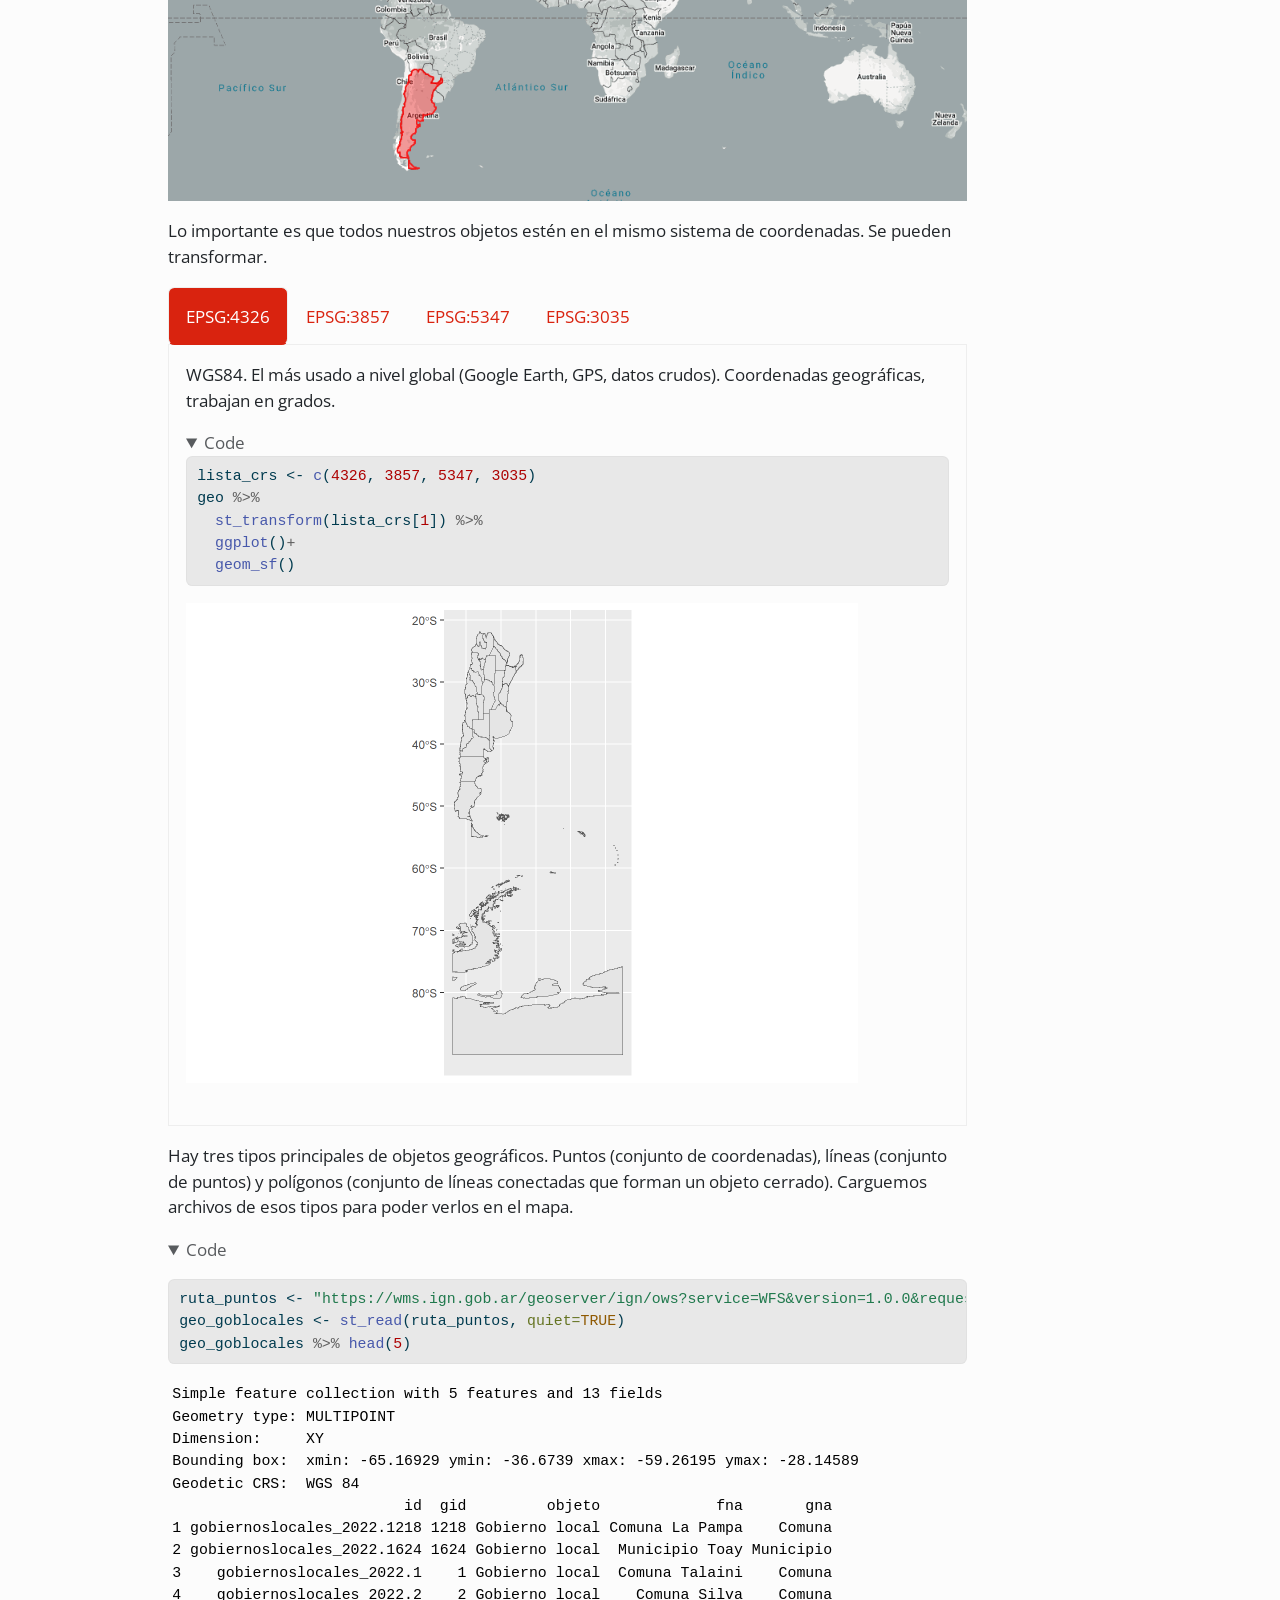
